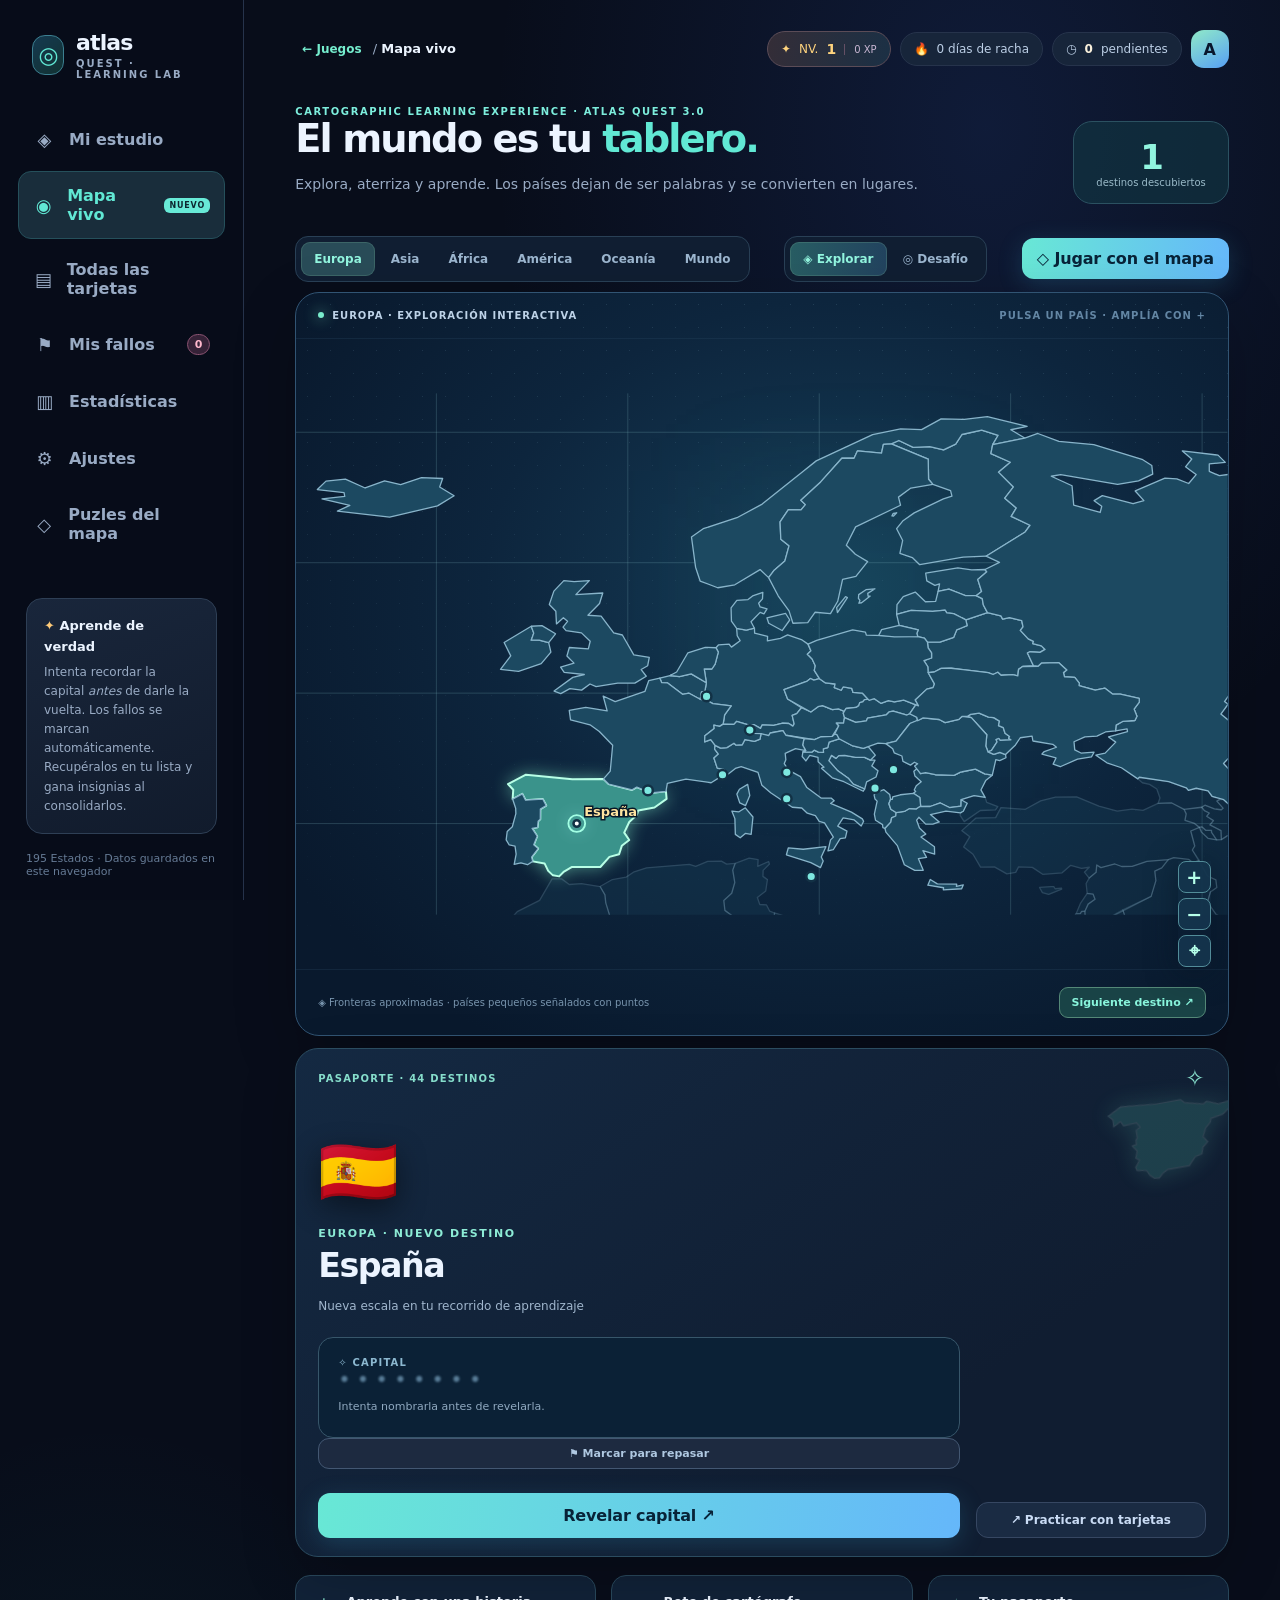
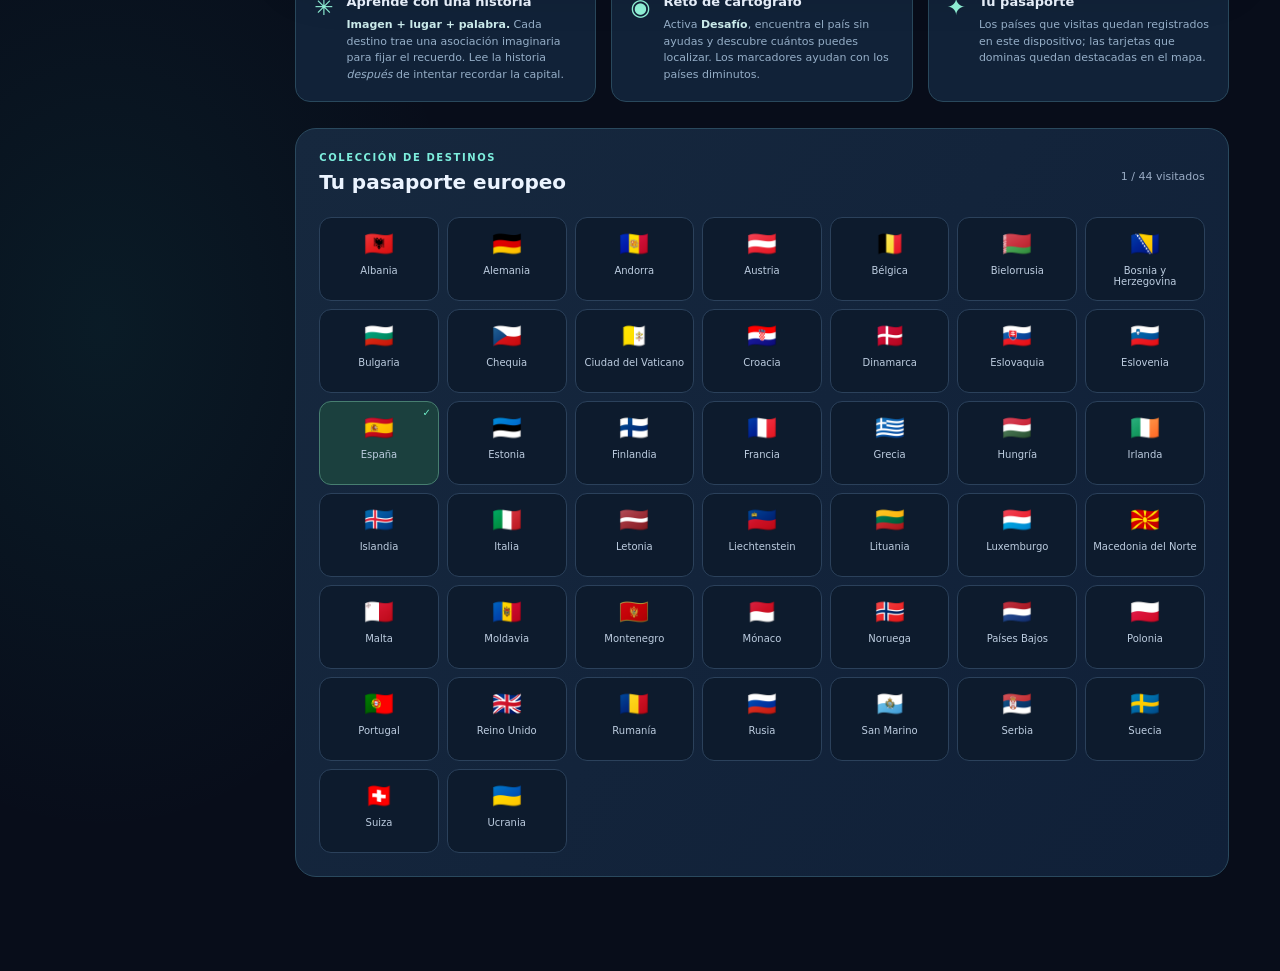
==== public/capitales/index.html @ 76b39fe9 "feat: add Atlas Quest bilingual portal and geography mini-games" ====
<!doctype html>
<html lang="es">
<head>
<meta charset="utf-8" />
<meta name="viewport" content="width=device-width, initial-scale=1" />
<meta name="theme-color" content="#080d1a" />
<meta name="description" content="Aprende las 195 capitales del mundo con tarjetas inteligentes y repasos espaciados." />
<title>Atlas Quest · Capitales del mundo</title>
<style>
:root{color-scheme:dark;font-family:Inter,ui-sans-serif,system-ui,-apple-system,BlinkMacSystemFont,"Segoe UI",sans-serif;--bg:#080d1a;--panel:#111b2d;--panel2:#162238;--line:#26334b;--text:#ecf4ff;--muted:#99abc4;--cyan:#61e8d4;--blue:#6696ff;--violet:#b4a4ff;--amber:#ffcb79;--red:#ff8d9b;--radius:20px}*{box-sizing:border-box}body{margin:0;min-height:100vh;background:radial-gradient(ellipse 48% 33% at 77% 5%,rgba(50,92,194,.18),transparent 80%),radial-gradient(ellipse 35% 24% at 8% 75%,rgba(29,172,164,.09),transparent 82%),var(--bg);color:var(--text)}button,input,select{font:inherit}button{cursor:pointer}button:focus-visible,input:focus-visible,select:focus-visible,[tabindex]:focus-visible{outline:2px solid var(--cyan);outline-offset:3px}button:disabled{opacity:.45;cursor:not-allowed}a{color:var(--cyan)}.shell{max-width:1520px;margin:0 auto;display:grid;grid-template-columns:244px minmax(0,1fr);min-height:100vh}.sidebar{border-right:1px solid var(--line);padding:30px 18px 22px;display:flex;flex-direction:column;gap:34px;position:sticky;top:0;height:100vh;background:rgba(8,13,26,.6)}.brand{display:flex;align-items:center;gap:12px;font-weight:820;letter-spacing:-.04em;font-size:22px;padding:0 14px}.brand-emblem{width:40px;height:40px;display:grid;place-items:center;border:1px solid #3c8091;border-radius:13px;color:var(--cyan);background:linear-gradient(140deg,#153950,#123232);font-size:23px}.brand small{display:block;font-size:10px;letter-spacing:.2em;text-transform:uppercase;font-weight:700;color:var(--muted);margin-top:3px}.nav{display:grid;gap:6px}.nav button{display:flex;align-items:center;gap:13px;width:100%;padding:14px;border:1px solid transparent;border-radius:13px;color:var(--muted);background:none;text-align:left;font-weight:650}.nav button:hover{color:var(--text);background:#152034}.nav button.active{background:#192d3b;color:var(--cyan);border-color:#25505b}.nav .ico{font-size:18px;width:23px;text-align:center}.side-footer{margin-top:auto;padding:0 8px}.tip{border:1px solid #2e3f55;border-radius:16px;background:linear-gradient(160deg,#19263b,#111b2c);padding:17px;font-size:12px;color:var(--muted);line-height:1.6}.tip strong{display:block;color:var(--text);font-size:13px;margin-bottom:5px}.tip .spark{color:var(--amber)}.copyright{font-size:11px;color:#667b95;margin-top:18px}.main{padding:30px clamp(22px,4vw,64px) 64px;min-width:0}.topbar{display:flex;align-items:center;justify-content:space-between;gap:18px;margin-bottom:38px}.breadcrumb{font-size:13px;color:var(--muted)}.breadcrumb b{color:var(--text)}.top-actions{display:flex;align-items:center;gap:9px}.pill{background:#17253a;border:1px solid var(--line);border-radius:30px;color:#bbcee5;font-size:12px;padding:9px 13px;display:inline-flex;align-items:center;gap:8px}.pill strong{color:#f9f0dc}.avatar{height:38px;width:38px;display:grid;place-items:center;background:linear-gradient(150deg,#90eac8,#579ff4);color:#09162c;font-weight:900;border-radius:13px}.view{display:none}.view.active{display:block;animation:fade .23s ease}@keyframes fade{from{opacity:.45;transform:translateY(5px)}to{opacity:1;transform:translateY(0)}}.heading{margin:0;font-size:clamp(29px,3vw,43px);font-weight:825;letter-spacing:-.05em;line-height:1.15}.heading span{color:var(--cyan)}.subheading{color:var(--muted);font-size:14px;line-height:1.7;margin:12px 0 0}.section-heading{font-size:16px;letter-spacing:-.02em;margin:0 0 15px;font-weight:760}.metrics{display:grid;grid-template-columns:repeat(4,minmax(0,1fr));gap:13px;margin-top:29px}.metric{border:1px solid var(--line);border-radius:18px;background:rgba(20,32,52,.83);padding:18px 20px}.metric-label{font-size:12px;color:var(--muted)}.metric-value{font-size:29px;font-weight:800;letter-spacing:-.05em;margin-top:9px;display:flex;align-items:baseline;gap:7px}.metric-value small{font-size:12px;color:var(--muted);font-weight:500}.metric-bottom{font-size:11px;color:var(--muted);margin-top:6px}.study-layout{display:grid;grid-template-columns:minmax(0,1fr) 264px;gap:24px;margin-top:28px;align-items:start}.card-panel{background:linear-gradient(170deg,rgba(18,32,52,.96),rgba(13,22,36,.95));border:1px solid #2b3b55;border-radius:23px;padding:23px;box-shadow:0 18px 75px #0002}.session-toolbar{display:flex;gap:9px;flex-wrap:wrap;justify-content:space-between;align-items:center}.controls-left,.controls-right{display:flex;gap:8px;align-items:center;flex-wrap:wrap}.select{color:var(--text);background:#15253a;border:1px solid #33435b;padding:10px 12px;border-radius:12px;font-size:12px;max-width:200px}.select option{background:#122039}.ghost-btn{background:#1a2b43;color:#cadcf5;border:1px solid #364762;padding:10px 13px;border-radius:12px;font-size:12px;font-weight:700}.ghost-btn:hover{border-color:var(--cyan)}.progress-line{height:5px;border-radius:9px;background:#273952;overflow:hidden;margin:22px 0 15px}.progress-fill{height:100%;width:0%;background:linear-gradient(90deg,#4da5ff,#60e8d3);border-radius:9px;transition:width .35s}.study-meta{display:flex;justify-content:space-between;align-items:center;font-size:12px;color:var(--muted);margin-bottom:16px}.study-meta b{color:var(--text)}.badge-geo{display:inline-flex;align-items:center;gap:6px;text-transform:uppercase;letter-spacing:.16em;font-size:10px;color:var(--cyan);font-weight:850}.flash-scene{perspective:1350px;height:290px;cursor:pointer;position:relative}.flash-3d{width:100%;height:100%;position:relative;transform-style:preserve-3d;transition:transform .52s cubic-bezier(.2,.8,.2,1)}.flash-3d.flipped{transform:rotateY(180deg)}.flash-face{position:absolute;inset:0;backface-visibility:hidden;-webkit-backface-visibility:hidden;display:flex;flex-direction:column;align-items:center;justify-content:center;padding:30px 24px;text-align:center;overflow:hidden;border-radius:17px;border:1px solid #395171;background:radial-gradient(circle at 52% 18%,#283b5c 0,#1d2d49 58%,#18243c 100%)}.flash-face:before{content:"";position:absolute;width:250px;height:250px;top:-132px;right:-80px;background:#4db7d3;filter:blur(105px);opacity:.17;pointer-events:none}.flash-back{transform:rotateY(180deg);background:radial-gradient(circle at 40% 10%,#1b4a51,#1b3547 65%,#193044)}.flash-flag{font-size:43px;line-height:1.1;margin-bottom:17px;filter:drop-shadow(0 4px 6px #0003)}.flash-kicker{font-size:11px;font-weight:750;letter-spacing:.2em;text-transform:uppercase;color:#a2c8ec;margin-bottom:14px}.flash-main{font-size:clamp(25px,3vw,41px);font-weight:820;letter-spacing:-.05em;line-height:1.16;max-width:620px}.flash-back .flash-main{color:#a6fff0;font-size:clamp(24px,2.6vw,36px)}.flash-hint{margin-top:19px;font-size:12px;color:#9bb0ca}.flash-note{margin-top:16px;color:#bcd1e0;font-size:12px;line-height:1.5;max-width:460px}.answer-row{margin-top:16px;display:flex;gap:9px;align-items:center}.answer-input{min-width:0;flex:1;background:#0c1527;border:1px solid #354763;color:white;border-radius:12px;padding:13px 14px;font-size:13px}.primary-btn{border:0;color:#082338;font-weight:850;letter-spacing:-.01em;padding:13px 19px;border-radius:12px;background:linear-gradient(100deg,#68e8d5,#65b7fa);box-shadow:0 6px 24px #389ac63d;white-space:nowrap}.primary-btn:hover{filter:brightness(1.11)}.primary-btn.small{font-size:12px;padding:11px 13px}.rating-row{display:grid;grid-template-columns:repeat(4,minmax(0,1fr));gap:8px;margin-top:16px}.rate{border-radius:12px;border:1px solid #3c465c;background:#1d2a3c;color:#e4edf8;padding:12px 4px 10px;font-size:12px;font-weight:800}.rate small{display:block;color:var(--muted);font-size:10px;font-weight:500;margin-top:6px}.rate.red{border-color:#86515c;color:#ff9fac;background:#382432}.rate.orange{border-color:#8b7151;color:#ffd399;background:#342d27}.rate.green{border-color:#35746b;color:#7ef1d4;background:#1d3837}.rate.blue{border-color:#4b6797;color:#b4d6ff;background:#22314a}.rate:hover{filter:brightness(1.2)}.feedback{font-size:12px;border-radius:10px;padding:10px 12px;margin-top:12px;line-height:1.55;background:#24354b;color:#c6d5e8}.feedback.good{background:#183d36;color:#9df3d4}.feedback.bad{background:#41303c;color:#ffc3cb}.study-foot{display:flex;justify-content:space-between;align-items:center;gap:16px;color:#7f91aa;font-size:11px;margin-top:14px}.study-foot strong{color:#c1d5e6}.right-panel{display:grid;gap:16px}.side-card{padding:20px;border:1px solid var(--line);border-radius:19px;background:rgba(19,30,49,.72)}.side-card h3{margin:0 0 15px;font-size:14px}.tiny-label{font-size:11px;color:var(--muted)}.streak-count{font-size:29px;letter-spacing:-.05em;font-weight:800;margin:6px 0}.streak-count span{font-size:13px;color:var(--muted);font-weight:500}.weekdays{display:grid;grid-template-columns:repeat(7,1fr);gap:6px;margin-top:15px}.weekdays span{text-align:center;font-size:10px;color:var(--muted)}.weekdays .dot{aspect-ratio:1;border-radius:8px;background:#22334c;display:grid;place-items:center;font-size:10px;color:#a8bfdb}.weekdays .dot.hit{background:#266b62;color:#98f8df}.weekdays .dot.today{outline:1px solid var(--cyan)}.mini-tip{font-size:12px;line-height:1.6;color:var(--muted)}.tip-counter{color:var(--cyan);font-weight:750;font-size:11px;letter-spacing:.15em;text-transform:uppercase;margin-bottom:8px}.continent-bar{margin:13px 0}.continent-bar-head{display:flex;justify-content:space-between;color:var(--muted);font-size:12px;margin-bottom:8px}.bar-bg{height:7px;border-radius:10px;background:#21334b;overflow:hidden}.bar-bg span{height:100%;background:linear-gradient(90deg,#598de8,#69e8cf);display:block;border-radius:10px}.panel{background:#132037;border:1px solid var(--line);border-radius:21px;padding:26px;margin-top:26px}.row-between{display:flex;justify-content:space-between;align-items:center;gap:12px;flex-wrap:wrap}.search{flex:1;min-width:220px;max-width:420px;padding:12px 16px;color:var(--text);background:#0e1729;border-radius:13px;border:1px solid #31415a}.table-wrap{overflow:auto}.data-table{border-collapse:collapse;width:100%;margin-top:16px;min-width:580px}.data-table th{text-align:left;color:#8ea4bf;font-size:11px;letter-spacing:.08em;text-transform:uppercase;padding:12px 10px;border-bottom:1px solid var(--line)}.data-table td{font-size:13px;padding:13px 10px;border-bottom:1px solid #25334a;color:#cee0f2}.data-table tr:hover td{background:#1b2d46}.data-table .muted{color:var(--muted)}.table-flag{font-size:22px;margin-right:8px;vertical-align:middle}.status{border-radius:8px;padding:5px 8px;font-size:11px;background:#22344e;color:#aac5e8;display:inline-block}.status.mastered{background:#215247;color:#90f8db}.status.due{background:#4c3829;color:#ffdda8}.linkbtn{color:var(--cyan);background:none;border:0;padding:5px;font-size:12px;font-weight:750}.stats-grid{display:grid;grid-template-columns:1fr 1fr;gap:24px}.heatgraph{display:flex;align-items:end;gap:12px;min-height:180px;padding:15px 0}.heatcol{flex:1;display:grid;align-items:end;gap:9px;justify-items:center;height:155px}.heatcol .bar{width:100%;max-width:43px;background:linear-gradient(180deg,#6be9cf,#4379c1);border-radius:8px 8px 4px 4px;align-self:end;min-height:4px}.heatcol span{font-size:11px;color:var(--muted)}.setting-row{display:flex;justify-content:space-between;align-items:center;gap:20px;padding:18px 0;border-bottom:1px solid var(--line)}.setting-row:last-child{border-bottom:0}.setting-row p{color:var(--muted);font-size:12px;line-height:1.5;margin:5px 0 0}.setting-row strong{font-size:14px}.setting-row .buttons{display:flex;gap:8px;flex-wrap:wrap}.empty{border:1px dashed #455574;border-radius:17px;padding:34px 20px;text-align:center;background:#17253c;margin-top:17px}.empty-icon{font-size:39px;margin-bottom:12px}.empty h3{margin:0 0 8px}.empty p{font-size:13px;color:var(--muted);max-width:410px;margin:0 auto 18px;line-height:1.6}.hero-complete{display:grid;place-items:center;min-height:375px;text-align:center}.complete-icon{font-size:65px}.hero-complete h2{font-size:28px;letter-spacing:-.04em;margin:10px 0}.hero-complete p{color:var(--muted);max-width:400px;line-height:1.6}.note-warning{font-size:12px;color:var(--muted);line-height:1.7}.note-warning strong{color:#e7c693}.mode-info{font-size:12px;color:var(--muted);margin-top:10px}.footer-note{margin-top:28px;color:#60738e;font-size:11px;line-height:1.7}.mobile-nav{display:none}.hide{display:none!important}#toast{position:fixed;bottom:20px;right:20px;padding:14px 18px;background:#213c4d;border:1px solid #59acac;color:white;border-radius:12px;font-size:13px;z-index:100;box-shadow:0 20px 48px #0007;max-width:330px;opacity:0;pointer-events:none;transform:translateY(8px);transition:.2s}#toast.visible{opacity:1;transform:translateY(0)}@media(max-width:1190px){.study-layout{grid-template-columns:1fr}.right-panel{grid-template-columns:repeat(3,minmax(0,1fr))}.main{padding:30px 26px 60px}.stats-grid{grid-template-columns:1fr 1fr}}@media(max-width:840px){.shell{grid-template-columns:1fr}.sidebar{display:none}.main{padding:20px 16px 94px}.topbar{margin-bottom:25px}.metrics{grid-template-columns:repeat(2,minmax(0,1fr))}.mobile-nav{display:flex;position:fixed;bottom:0;left:0;right:0;background:#0b1525f2;backdrop-filter:blur(15px);border-top:1px solid #2a4058;z-index:20;justify-content:space-around;padding:9px 6px max(9px,env(safe-area-inset-bottom))}.mobile-nav button{background:none;border:0;color:var(--muted);font-size:10px;display:grid;gap:4px;place-items:center;padding:8px 14px}.mobile-nav button.active{color:var(--cyan)}.mobile-nav .ico{font-size:21px}.right-panel{grid-template-columns:1fr 1fr}.right-panel .side-card:last-child{grid-column:1 / -1}.flash-scene{height:280px}.study-foot .shortcuts{display:none}}@media(max-width:530px){.heading{font-size:30px}.study-layout{gap:14px}.card-panel{padding:13px;border-radius:17px}.flash-scene{height:254px}.flash-face{padding:22px 14px}.flash-main{font-size:28px}.flash-back .flash-main{font-size:26px}.flash-note{font-size:11px}.flash-flag{font-size:37px}.session-toolbar{align-items:stretch}.controls-left,.controls-right{width:100%}.select{max-width:none;flex:1}.controls-right .select{width:100%}.metric{padding:15px}.metric-value{font-size:25px}.rating-row{grid-template-columns:1fr 1fr}.rating-row .rate{padding:11px 4px}.right-panel,.stats-grid{grid-template-columns:1fr}.right-panel .side-card:last-child{grid-column:auto}.answer-row{flex-direction:column}.answer-input,.answer-row .primary-btn{width:100%}.pill{padding:7px 9px}.topbar .pill:nth-child(1){display:none}.setting-row{flex-wrap:wrap}}

.nav-new{margin-left:auto;color:#0d2730;background:#68ead7;border-radius:6px;padding:3px 5px;font-size:8px;letter-spacing:.1em;font-weight:900}
.journey-hero{position:relative;display:flex;align-items:center;justify-content:space-between;gap:10px;overflow:hidden;min-height:230px;margin:27px 0 21px;padding:27px 35px;border-radius:23px;border:1px solid #2d4661;background:radial-gradient(ellipse 65% 130% at 94% 52%,#1958657d,transparent 65%),linear-gradient(110deg,#182744,#0a2136 84%)}.journey-hero:after{content:"";position:absolute;inset:0;pointer-events:none;background-image:radial-gradient(#9beef3aa .9px,transparent 1.3px);background-size:29px 29px;mask-image:linear-gradient(90deg,transparent 25%,black 100%);opacity:.3}.journey-copy{position:relative;z-index:2;max-width:590px}.journey-eyebrow,.map-eyebrow{font-size:10px;color:#7deedd;font-weight:850;letter-spacing:.16em}.journey-hero h2{font-size:clamp(25px,3.1vw,38px);letter-spacing:-.05em;line-height:1.08;margin:14px 0 12px}.journey-hero h2 em{font-style:normal;color:#81e6d9}.journey-hero p{max-width:480px;color:#b3c6dd;font-size:13px;line-height:1.65}.journey-actions{display:flex;align-items:center;gap:20px;margin-top:22px}.journey-actions span{color:#a7c3d5;font-size:12px}.journey-actions b{font-size:19px;color:white}.orb-visual{position:relative;flex:0 0 260px;height:220px;display:grid;place-items:center;transform:rotate(-10deg)}.orb-earth{position:relative;width:181px;height:181px;border:1px solid #82dbea80;border-radius:50%;background:radial-gradient(circle at 26% 26%,#55d6cb80,transparent 22%),radial-gradient(circle at 72% 77%,#153e68,#14243e 55%,#081624);box-shadow:inset -18px -12px 35px #0008,0 0 60px #47d8c834;overflow:hidden}.orb-earth:before{content:"";position:absolute;inset:0;border-radius:50%;background:repeating-linear-gradient(0deg,transparent 0 25px,#89e6f227 26px 27px),repeating-linear-gradient(90deg,transparent 0 29px,#89e6f219 30px 31px);transform:perspective(300px) rotateY(25deg)}.orb-land{position:absolute;font-size:90px;color:#68dfd0;opacity:.75;top:30px;left:46px;filter:drop-shadow(0 0 13px #89fff0)}.orb-orbit{position:absolute;width:252px;height:112px;border:1px solid #8eead455;border-radius:50%;transform:rotate(-35deg)}.orb-orbit-two{transform:rotate(65deg);width:255px;height:90px;opacity:.65}.orb-halo{position:absolute;width:250px;height:250px;border-radius:50%;background:#28bdb522;filter:blur(30px)}.orb-label{position:absolute;bottom:4px;font-size:10px;letter-spacing:.15em;color:#7fdfce;white-space:nowrap}.flash-memory{font-size:11px;color:#a0f6dd;line-height:1.55;margin-top:13px;max-width:460px}.flash-memory:before{content:'✦ RECUERDA: ';font-weight:850;letter-spacing:.1em;color:#7be3d0}.flash-back{overflow:auto}
.map-heading-row{display:flex;justify-content:space-between;gap:20px;align-items:center}.map-heading-row .subheading{margin-bottom:22px}.map-counter{flex:0 0 auto;display:grid;justify-items:center;border:1px solid #2b5161;background:#12374499;border-radius:19px;padding:15px 22px}.map-counter strong{font-size:34px;letter-spacing:-.06em;color:#91f5df}.map-counter span{color:#9abac8;font-size:10px}.map-controls{display:flex;align-items:center;justify-content:space-between;gap:12px;margin:4px 0 16px;flex-wrap:wrap}.continent-switch,.map-mode{display:flex;gap:3px;padding:5px;border:1px solid #294056;background:#101e32;border-radius:13px;overflow:auto;max-width:100%}.continent-switch button,.map-mode button{border:0;border-radius:9px;background:transparent;color:#9cb6cf;padding:10px 13px;font-size:12px;font-weight:730;white-space:nowrap}.continent-switch button.selected,.map-mode button.selected{background:#294c58;color:#92f6df;box-shadow:inset 0 0 0 1px #57897e66}.map-mode button.selected{background:linear-gradient(90deg,#285d63,#22435f)}
.map-viewport-grid{display:grid;grid-template-columns:minmax(0,1.8fr) minmax(305px,.83fr);gap:18px;align-items:stretch}.map-stage{position:relative;min-width:0;overflow:hidden;background:radial-gradient(ellipse at 58% 40%,#163e58 0,#0d253d 46%,#09192d 84%);border:1px solid #315473;border-radius:24px;box-shadow:0 20px 64px #0003;display:flex;flex-direction:column}.map-stage:before{content:"";position:absolute;inset:0;pointer-events:none;background-image:radial-gradient(#bceaff4a .7px,transparent 1px);background-size:23px 23px;opacity:.43;mask-image:linear-gradient(to bottom,black,transparent 95%)}.map-glow{position:absolute;width:280px;height:280px;left:45%;top:24%;pointer-events:none;background:#37b9b010;filter:blur(50px)}.map-stage-top,.map-stage-bottom{position:relative;z-index:2;display:flex;align-items:center;gap:8px;justify-content:space-between;padding:17px 22px;font-size:10px;font-weight:850;letter-spacing:.1em;color:#bdd2e7}.map-stage-top{border-bottom:1px solid #2848614d}.map-stage-bottom{border-top:1px solid #2848614d;letter-spacing:0;font-weight:500;color:#7894ad}.map-live-dot{width:6px;height:6px;border-radius:50%;background:#79eccc;box-shadow:0 0 14px #79eccc;animation:softpulse 2s infinite}.map-stage-top #map-stage-title{margin-right:auto}.map-stage-meta{color:#6386a4}.map-next{border:1px solid #548877;color:#89f5dc;background:#194346;border-radius:9px;padding:8px 11px;font-size:11px;font-weight:800;cursor:pointer}#atlas-map{display:block;width:100%;min-height:360px;max-height:560px;flex:1;touch-action:pan-y;isolation:isolate}.map-grid-line{stroke:#4b8ca04d;fill:none;stroke-width:.8}.map-coast{fill:#1c4961;stroke:#5684a0;stroke-width:1.1;vector-effect:non-scaling-stroke;transition:fill .35s,stroke .35s;cursor:pointer}.map-coast:hover,.map-coast:focus{fill:#397d83;stroke:#c3ffe3;stroke-width:1.6;outline:none}.map-coast.visited{fill:#285f6b}.map-coast.mastered{fill:#2b7467}.map-coast.focus{fill:#3a938b;stroke:#b8ffe6;stroke-width:2;filter:drop-shadow(0 0 9px #8effd477)}.map-coast.wrong{fill:#863f53;stroke:#ff9eb1}.map-ghost-marker{cursor:pointer;outline:none}.map-ghost-marker:focus .map-target,.map-ghost-marker:hover .map-target{fill:#75f4d0;stroke:white}.map-target{fill:#7de8e0;stroke:#123145;stroke-width:2.7;transition:fill .2s}.map-target.focus{fill:#fff;filter:drop-shadow(0 0 10px #affff9)}.map-pulse{fill:none;stroke:#a3ffe4;stroke-width:2;animation:mapring 2.6s infinite;transform-box:fill-box;transform-origin:center}.capital-point{fill:#ffd789;stroke:#fff9d7;stroke-width:2.4;filter:drop-shadow(0 0 8px #ffdf9a)}.map-flight{fill:none;stroke:#ffeab0;stroke-width:2;stroke-dasharray:7 8;opacity:.9;animation:dashflight 12s linear infinite}.map-country-label{fill:#d2e9f2;font:11px system-ui;paint-order:stroke;stroke:#0d253d;stroke-width:3;pointer-events:none}.challenge-prompt{font-size:14px;line-height:1.4;font-weight:800;color:#eff9ff}.challenge-score{color:#8bf4db;font-size:12px}.map-small{font-size:10px;color:#86b1c0}.discovery-panel{display:flex;flex-direction:column;min-width:0;padding:22px;border-radius:23px;border:1px solid #2b4c60;background:linear-gradient(145deg,#142942,#101d31 70%);box-shadow:0 20px 55px #0003}.discovery-head{display:flex;justify-content:space-between;align-items:center;color:#86ddcb;font-size:10px;letter-spacing:.12em;font-weight:850}.map-side-dot{font-size:23px;line-height:1}.discover-placeholder{min-height:410px;display:flex;flex-direction:column;align-items:center;justify-content:center;text-align:center}.discover-placeholder>div{font-size:60px;filter:drop-shadow(0 12px 15px #0008)}.discover-placeholder h3{font-size:22px;margin:20px 0 8px}.discover-placeholder p{color:#8eabc4;font-size:13px}.discovery-flag{font-size:65px;margin-top:28px;filter:drop-shadow(0 9px 15px #0007);animation:landed .5s ease both}.discovery-city{font-size:11px;font-weight:800;letter-spacing:.14em;color:#8decd6;margin:17px 0 7px}.discovery-country{font-size:clamp(23px,2.6vw,35px);font-weight:850;letter-spacing:-.045em;line-height:1.15;margin:0 0 10px}.discovery-subtitle{color:#a0b6cd;font-size:12px;line-height:1.5}.secret-spot{margin-top:22px;background:#0b2136;border:1px solid #37566a;border-radius:15px;padding:19px;min-height:101px}.secret-label{font-size:10px;color:#8cb8d0;font-weight:800;letter-spacing:.12em}.secret-word{margin-top:8px;font-weight:850;font-size:clamp(20px,2.4vw,29px);color:#a4f6df;animation:landed .35s ease}.secret-unrevealed{font-size:21px;color:#597d98;letter-spacing:.3em;filter:blur(1px)}.secret-prompt{color:#90a9c0;font-size:11px;margin-top:8px}.discovery-memory{background:#213c44;border:1px solid #467368;border-radius:14px;padding:14px;margin:16px 0 10px;font-size:12px;line-height:1.6;color:#c1f3df}.discovery-memory b{display:block;color:#8bf1d1;font-size:10px;letter-spacing:.12em;margin-bottom:6px}.discovery-action{width:100%;margin-top:14px}.discovery-note{color:#8ca9bd;font-size:11px;line-height:1.55;margin:10px 0}.discovery-footer{margin-top:auto;padding-top:20px}.discovery-footer button{width:100%}.map-lower-grid{display:grid;grid-template-columns:repeat(3,1fr);gap:15px;margin-top:18px}.map-info-panel{border:1px solid #29485c;border-radius:15px;padding:18px;background:#112238;display:flex;align-items:flex-start;gap:13px}.map-label-icon{font-size:23px;color:#91f3d8}.map-info-panel h3{margin:0 0 8px;font-size:13px}.map-info-panel p{color:#95aec7;line-height:1.5;margin:0;font-size:11px}.map-info-panel strong{color:#cbebeb}.atlas-passport{margin:26px 0 30px;border:1px solid #2a495e;border-radius:21px;background:linear-gradient(125deg,#16283e,#102038);padding:23px}.passport-heading{display:flex;align-items:center;justify-content:space-between;gap:10px;margin-bottom:16px}.passport-heading h3{margin:7px 0;font-size:20px}.passport-stamps{display:grid;grid-template-columns:repeat(auto-fill,minmax(105px,1fr));gap:8px}.passport-stamp{position:relative;min-width:0;background:#0d1b2d;border:1px solid #2b415b;border-radius:12px;padding:12px 6px;text-align:center;cursor:pointer;color:#bdcde0;transition:transform .2s,background .2s,border-color .2s}.passport-stamp:hover{transform:translateY(-3px);border-color:#76d8c5;background:#1a3e4d}.passport-stamp.visited{border-color:#477e70;background:#1b403e}.passport-stamp.mastered{border-color:#9ff9da;background:#2a6155}.passport-stamp .stamp-flag{font-size:24px;display:block;margin-bottom:7px}.passport-stamp .stamp-name{font-size:10px;display:block;min-height:2.3em}.passport-stamp .stamp-mark{font-size:10px;position:absolute;right:7px;top:5px;color:#70efca}.map-quiz-info{font-size:13px;line-height:1.6;color:#c3dce6}.map-quiz-info strong{color:#9dffe2}.map-quiz-feed{color:#a6efd6;font-size:12px;margin:17px 0;min-height:45px}
@keyframes mapring{0%{transform:scale(.55);opacity:1}100%{transform:scale(3.2);opacity:0}}@keyframes softpulse{50%{opacity:.38}}@keyframes dashflight{to{stroke-dashoffset:-180}}@keyframes landed{from{transform:translateY(14px);opacity:0}to{transform:translateY(0);opacity:1}}
@media(max-width:1190px){.map-viewport-grid{grid-template-columns:1fr}.discovery-panel{min-height:unset}.discover-placeholder{min-height:240px}.map-lower-grid{grid-template-columns:repeat(3,1fr)}}@media(max-width:800px){.map-lower-grid{grid-template-columns:1fr}.map-heading-row .map-counter{display:none}.journey-hero{padding:23px}.orb-visual{flex-basis:180px;transform:scale(.74);margin:-30px}.passport-stamps{grid-template-columns:repeat(auto-fill,minmax(90px,1fr))}.map-controls{flex-direction:column;align-items:stretch}.continent-switch{width:100%}.map-mode{align-self:flex-start}.map-stage-meta{display:none}}@media(max-width:530px){.journey-hero{min-height:270px;padding:21px}.journey-copy{max-width:100%}.journey-hero h2{font-size:27px}.journey-hero p{font-size:12px;max-width:255px}.journey-actions{flex-direction:column;align-items:flex-start;gap:8px}.orb-visual{position:absolute;right:-105px;top:65px;opacity:.4;pointer-events:none}.continent-switch button{padding:9px 10px}.map-stage-top,.map-stage-bottom{padding:13px}.map-stage-bottom span{font-size:9px}.discovery-panel{padding:18px}.map-viewport-grid{gap:12px}#atlas-map{min-height:250px}.passport-stamps{grid-template-columns:repeat(3,1fr)}}@media(prefers-reduced-motion:reduce){.orb-orbit,.map-pulse,.map-flight,.map-live-dot,.discovery-flag,.secret-word{animation:none!important}.map-coast,.passport-stamp,.flash-3d{transition:none!important}}


.map-zoom{position:absolute;right:17px;bottom:68px;z-index:5;display:grid;gap:5px;box-shadow:0 5px 30px #07152599}.map-zoom button{width:33px;height:32px;border:1px solid #528c99;background:#14344cf2;color:#b5ffe9;font-size:19px;font-weight:800;border-radius:8px}.map-zoom button:hover{background:#2a6271}.discovery-panel{position:relative;overflow:hidden}.discovery-silhouette{position:absolute;width:140px;height:105px;right:-16px;top:35px;opacity:.16;transform:rotate(-10deg);pointer-events:none;filter:drop-shadow(0 0 12px #70efcd)}.discovery-silhouette svg{width:100%;height:100%}.discovery-silhouette path{fill:#62edcb;stroke:#d3fff4;stroke-width:1.4}.silhouette-back{position:absolute;right:-25px;bottom:-24px;width:205px;height:145px;opacity:.12;z-index:0;pointer-events:none;transform:rotate(-12deg)}.silhouette-back svg{width:100%;height:100%}.silhouette-back path{stroke:#9bffe6;stroke-width:2;fill:#60cdb6;stroke-dasharray:850;stroke-dashoffset:0;animation:drawshape 1.2s ease both}.flash-back>*:not(.silhouette-back){z-index:1;position:relative}@keyframes drawshape{from{stroke-dashoffset:850;opacity:.1}to{stroke-dashoffset:0;opacity:1}}@media(max-width:530px){.map-zoom{bottom:63px;right:9px}.map-zoom button{width:27px;height:29px;font-size:16px}}@media(prefers-reduced-motion:reduce){.silhouette-back path{animation:none}}


/* ATLAS QUEST · identidad y estados de aprendizaje */
@media(max-width:530px){.mobile-nav button{padding:8px 5px;font-size:9px}.mobile-nav .ico{font-size:19px}.top-actions .top-level-pill{display:inline-flex!important}.top-actions .pill:nth-child(2){display:none!important}}
:root{--gold:#ffd47e;--pink:#ff98bb;--mint:#83f0cd} .nav-mistakes{position:relative}.nav-fail-count{margin-left:auto;font-size:11px;min-width:23px;text-align:center;border:1px solid #8b5472;color:#ffb8cd;background:#352237;border-radius:99px;padding:3px 6px;font-weight:850}.top-level-pill{background:linear-gradient(100deg,#342d37,#1b3045);border-color:#5b4c57;color:var(--gold)}.top-level-icon{color:var(--gold)}.top-level-pill b{color:var(--gold);font-size:14px}.top-xp{color:#c8b6d2;font-size:10px;border-left:1px solid #655065;padding-left:9px}
.quest-dashboard{margin-top:22px;display:grid;grid-template-columns:1.25fr 1fr 1fr;gap:13px}.quest-dashboard>div{background:linear-gradient(145deg,#192b42,#121f32);border:1px solid #35445e;border-radius:20px;padding:18px;min-width:0}.quest-level-tile{display:flex;align-items:center;gap:14px;background:linear-gradient(115deg,#1e3d46,#17263d 85%)!important;border-color:#3e817d!important}.quest-orbit{flex:0 0 58px;display:grid;place-items:center;width:58px;height:58px;background:radial-gradient(circle at 38% 20%,#ffdca5,#da835f 42%,#292f5b 70%);color:#fff4be;text-shadow:0 2px 8px #552d67;font-size:28px;border:2px solid #a0a6a8;box-shadow:0 0 38px #eabb6052,inset 0 0 13px #a1543985;border-radius:50%;animation:questfloat 5s ease-in-out infinite}.quest-label{font-weight:850;color:#a2c4d4;font-size:9px;letter-spacing:.16em;text-transform:uppercase}.quest-level-name{font-size:18px;font-weight:860;letter-spacing:-.035em;margin:5px 0;color:#fdf5e4}.quest-level-number{font-size:13px;color:#dce6f8}.quest-level-number b{color:var(--gold)}.quest-level-number span{font-size:11px;color:#a2b9c8;margin-left:7px}.quest-bar{height:6px;margin-top:12px;border-radius:20px;background:#0c1525;border:1px solid #2a4557;overflow:hidden}.quest-bar i{display:block;height:100%;width:0;background:linear-gradient(90deg,#ffb86e,#ffe799);box-shadow:0 0 12px #f9bc5a66;border-radius:20px;transition:width .45s cubic-bezier(.2,.8,.2,1)}.quest-sub{font-size:11px;color:#9bb0c5;line-height:1.5;margin-top:9px}.quest-mission-row{display:flex;align-items:center;justify-content:space-between;gap:8px;margin-top:12px}.quest-mission-row b{font-size:21px;color:#f7fcff}.quest-mission-row span{font-size:11px;color:var(--muted);text-align:right}.mission-bar i{background:linear-gradient(90deg,#51bfff,#85f3db)}.achievement-icons{display:flex;gap:7px;flex-wrap:wrap;margin-top:10px}.achievement-token{height:36px;width:36px;display:grid;place-items:center;font-size:20px;border:1px solid #4e6075;border-radius:11px;background:linear-gradient(150deg,#29435b,#1b263a);box-shadow:0 5px 13px #0002}.achievement-token.locked{filter:grayscale(1);opacity:.3}.review-ribbon{display:flex;justify-content:space-between;align-items:center;gap:10px;padding:10px 13px;margin-bottom:13px;border:1px solid #31425b;border-radius:11px;background:linear-gradient(90deg,#131f33,#162039);font-size:11px;color:#c5d7ea}.review-ribbon.marked{border-color:#8b4c64;background:linear-gradient(100deg,#3a243a,#1d253a)}.review-ribbon.marked #review-state{color:#ffbdcb;font-weight:800}.small-dot{display:inline-block;width:7px;height:7px;border-radius:50%;background:var(--cyan);margin-right:6px;box-shadow:0 0 9px #65e8d4}.review-ribbon.marked .small-dot{background:#ff88af;box-shadow:0 0 9px #ff88af}.combo-mini{font-weight:790;color:#ffd487}.card-topline{display:flex;align-items:center;justify-content:space-between;gap:8px;flex-wrap:wrap;margin-bottom:10px}.mark-card-btn{border:1px solid #435772;color:#afc8e1;background:#1d2a40;border-radius:11px;font-size:11px;font-weight:750;padding:8px 12px}.mark-card-btn:hover{border-color:#f28eb8}.mark-card-btn[aria-pressed="true"]{background:#482d41;color:#ffc1d5;border-color:#a35c82}.mistake-card{position:relative;border-color:#734e6d!important;background:linear-gradient(145deg,#392738,#17253a 90%)!important;overflow:hidden}.mistake-icon{position:absolute;right:18px;top:18px;font-size:33px;color:#f296b7;opacity:.6}.mistake-card h3{font-size:18px;margin:12px 0 8px}.mistakes-btn{background:linear-gradient(95deg,#ffb1c9,#ffa977);border:0;border-radius:10px;font-size:12px;font-weight:850;color:#38213a;padding:11px 13px;width:100%;margin-top:13px}.mistakes-btn:hover{filter:brightness(1.08)}.reward-feedback{background:linear-gradient(100deg,#163b40,#203b37);color:#b5f5d1;border:1px solid #447f68;border-radius:11px;padding:9px 12px;margin-top:12px;font-size:12px;font-weight:760}.achievement-grid{display:grid;grid-template-columns:repeat(3,minmax(0,1fr));gap:12px}.achievement-item{display:flex;gap:12px;align-items:center;border:1px solid #38506b;border-radius:14px;padding:12px;background:#15273d}.achievement-item.locked{opacity:.54;filter:grayscale(.5)}.achievement-item .achievement-emoji{width:44px;height:44px;flex:0 0 44px;display:grid;place-items:center;border-radius:12px;font-size:24px;background:#26394f}.achievement-item h4{font-size:13px;margin:0 0 4px}.achievement-item p{font-size:11px;color:var(--muted);line-height:1.4;margin:0}.stats-adventure{margin-top:22px}.xp-fx-layer{pointer-events:none;position:fixed;inset:0;z-index:99;overflow:hidden}.xp-spark{position:fixed;font-size:18px;left:50%;top:42%;animation:xp-explode .85s forwards ease-out;--dx:0px;--dy:-80px}.hero-complete .complete-icon{animation:questfloat 3.5s ease-in-out infinite}@keyframes xp-explode{from{transform:translate(-50%,-50%) scale(.65);opacity:1}to{transform:translate(calc(-50% + var(--dx)),calc(-50% + var(--dy))) rotate(320deg) scale(.25);opacity:0}}@keyframes questfloat{0%,100%{transform:translateY(0)}50%{transform:translateY(-5px)}}.rate.red{box-shadow:inset 0 0 0 1px #754355}.rate.red:hover{background:#543140}.rate:active{transform:scale(.975)}.mark-status{color:#ff9ebc;font-weight:750}.status.marked{background:#3f293d;color:#ffabc6;border:1px solid #865276}
@media(max-width:1150px){.quest-dashboard{grid-template-columns:1fr 1fr}.quest-achievements{grid-column:span 2}}@media(max-width:800px){.quest-dashboard{grid-template-columns:1fr}.quest-achievements{grid-column:auto}.achievement-grid{grid-template-columns:repeat(2,minmax(0,1fr))}.top-level-pill{display:inline-flex}}@media(max-width:480px){.quest-dashboard>div{padding:14px}.quest-level-tile{gap:12px}.quest-orbit{height:48px;width:48px;flex-basis:48px}.quest-level-name{font-size:16px}.achievement-grid{grid-template-columns:1fr}.rating-row{gap:5px}.rate{font-size:11px;padding:11px 2px}.rate small{font-size:9px}.top-xp{display:none}.review-ribbon{font-size:10px}}
@media(prefers-reduced-motion:reduce){.quest-orbit,.xp-spark,.hero-complete .complete-icon{animation:none!important}.quest-bar i{transition:none}}

</style>
<style>
/* Cartografía a pantalla protagonista: libreta bajo el mapa, sin perder controles originales. */
#view-mapa .map-viewport-grid{grid-template-columns:minmax(0,1fr);gap:12px}
#view-mapa .map-stage{min-height:min(78vh,900px)}
#atlas-map{min-height:clamp(440px,70vh,860px);max-height:none;touch-action:none}
#view-mapa .discovery-panel{min-height:unset;display:grid;grid-template-columns:minmax(0,1fr) minmax(230px,.35fr);gap:16px;align-items:start;padding:18px 22px}
#view-mapa .discovery-panel .discovery-head{grid-column:1/-1}
#view-mapa .discovery-footer{align-self:center}
#view-mapa .map-heading-row{margin-bottom:17px}
#view-mapa .map-controls{margin-bottom:10px}
.map-coast{stroke:#88b4ca;stroke-width:1.3;stroke-linejoin:round}
.map-grid-line{stroke:#80b9c050}
.atlas-country-text{font-size:11px;fill:#d0e4e8;pointer-events:none;font-weight:750;paint-order:stroke;stroke:#071727;stroke-width:3px}
.atlas-country-text.selected{fill:#ffe4a0;font-size:14px;font-weight:900}
#view-puzzles{padding-bottom:45px}
.puzzle-toolbar{display:flex;flex-wrap:wrap;gap:10px;align-items:center;margin:14px 0}.puzzle-toolbar select{color:#c8fff1;background:#192d3e;border:0;border-radius:9px;padding:9px 15px;min-height:40px;font:inherit;font-size:12px}.puzzle-toolbar .map-mode{max-width:100%}.puzzle-toolbar .map-mode button.active{background:#2e6d75;color:#eefffb}.puzzle-toolbar .primary-btn{padding:10px 14px}
.puzzle-stage{position:relative;border:1px solid #3a6880;border-radius:23px;background:radial-gradient(circle at 54% 34%,#18445b,#0b2238 70%);overflow:hidden;box-shadow:0 20px 80px #0005}
.puzzle-stage-head{display:flex;gap:10px;justify-content:space-between;align-items:center;background:#102337bf;border-bottom:1px solid #41627760;color:#b5dcde;padding:14px 20px;font-size:10px;font-weight:850;letter-spacing:.14em}
#puzzle-svg{width:100%;height:min(76vh,800px);min-height:480px;display:block;touch-action:none}
.puzzle-grid{fill:none;stroke:#5d9ba04b;stroke-width:.75}.puzzle-land{fill:#225064;stroke:#74a4b4;stroke-width:1.2;cursor:pointer;vector-effect:non-scaling-stroke;stroke-linejoin:round}.puzzle-land:hover,.puzzle-land:focus{fill:#3c8890;stroke:#ecfff8;outline:0}.puzzle-land.target,.puzzle-land.travelled{fill:#3d9c7f;stroke:#b6ffe8;stroke-width:2.5}.puzzle-land.wrong{fill:#a44f6b;stroke:#ffadbc;stroke-width:2.5}.puzzle-route{fill:none;stroke:#ffe195;stroke-width:4;stroke-dasharray:9 5;stroke-linecap:round;stroke-linejoin:round}.puzzle-route-dot{fill:#ffd77f;stroke:#082539;stroke-width:3}.puzzle-label{font-size:14px;fill:#f1ffd9;font-weight:850;paint-order:stroke;stroke:#082033;stroke-width:4;pointer-events:none}
.puzzle-zoom{position:absolute;right:16px;bottom:16px;display:grid;gap:5px}.puzzle-zoom button{width:42px;height:42px;border-radius:10px;border:1px solid #5e969f;background:#1a4657;color:#d2fff2;font-size:22px;font-weight:800}
.puzzle-bottom{display:grid;grid-template-columns:minmax(0,1.7fr) minmax(260px,.8fr);gap:14px;margin-top:14px}.puzzle-lesson,.puzzle-guide{background:#142239;border:1px solid #304b61;border-radius:20px;padding:23px;min-width:0}.puzzle-overline,.puzzle-guide>span{color:#84eed7;letter-spacing:.16em;font-size:11px;font-weight:850}.puzzle-lesson h2{font-size:clamp(20px,2.5vw,31px);margin:13px 0 12px;line-height:1.2}.puzzle-lesson p,.puzzle-guide p{color:#acc4d4;font-size:13px;line-height:1.6}.puzzle-guide h3{margin:12px 0;color:#effffb}.puzzle-hint{color:#8da7ba;font-size:12px;line-height:1.6;display:block;margin-top:15px}.puzzle-scoreline strong{color:#ffd789}.puzzle-answers{display:grid;grid-template-columns:repeat(2,minmax(0,1fr));gap:10px;margin:20px 0}.puzzle-answer{color:#daecf3;font-weight:750;background:#203b50;border:1px solid #39617b;border-radius:12px;padding:13px;text-align:left;min-height:48px}.puzzle-answer:hover:not(:disabled){border-color:#84ffdb;background:#28566b}.puzzle-answer.correct,.puzzle-feedback.correct{border-color:#64c9a3;background:#17473e}.puzzle-answer.incorrect,.puzzle-feedback.incorrect{border-color:#c66b84;background:#523346}.puzzle-feedback{display:grid;gap:8px;padding:14px;border:1px solid;border-radius:13px;margin:16px 0;font-size:13px;line-height:1.6}.puzzle-feedback b{font-size:15px}
@media(max-width:960px){#view-mapa .discovery-panel{grid-template-columns:1fr}.puzzle-bottom{grid-template-columns:1fr}}
@media(max-width:620px){#view-mapa .map-stage{min-height:0}#atlas-map{min-height:350px;height:57vh;max-height:620px}#puzzle-svg{min-height:320px;height:55vh}.puzzle-stage-head span:last-child{display:none}.puzzle-answers{grid-template-columns:1fr}.puzzle-bottom .puzzle-lesson,.puzzle-bottom .puzzle-guide{padding:17px}.puzzle-toolbar .map-mode{flex-wrap:wrap}.puzzle-toolbar .map-mode button{padding:9px}.puzzle-stage-head{padding:12px}.puzzle-zoom button{width:35px;height:35px}}
@media(prefers-reduced-motion:reduce){.puzzle-land,.puzzle-answer{transition:none!important}}

@media(max-width:800px){.mobile-nav{overflow-x:auto;justify-content:flex-start}.mobile-nav button{flex:1 0 60px}}
.puzzle-map-link{white-space:nowrap;padding:11px 15px}

</style>
<style>
.atlas-portal-link{color:#75edce!important;text-decoration:none!important;font-size:12px;font-weight:800;display:inline-flex;align-items:center;padding:6px 7px;border-radius:8px;white-space:nowrap}
.atlas-portal-link:hover{background:#163a44;color:#d1ffeb!important}.atlas-portal-link:focus-visible{outline:2px solid #75edce;outline-offset:2px}
@media(max-width:420px){.atlas-portal-link{font-size:11px;padding:5px}}
</style>
</head>
<body>
<div class="shell">
<aside class="sidebar"><div class="brand"><span class="brand-emblem">◎</span><div>atlas<small>QUEST · LEARNING LAB</small></div></div><nav class="nav" aria-label="Secciones"><button class="active" data-view="hoy"><span class="ico">◈</span> Mi estudio</button><button data-view="mapa"><span class="ico">◉</span> Mapa vivo <span class="nav-new">NUEVO</span></button><button data-view="tarjetas"><span class="ico">▤</span> Todas las tarjetas</button><button id="nav-mistakes" class="nav-mistakes"><span class="ico">⚑</span> Mis fallos <span class="nav-fail-count" id="nav-fail-count">0</span></button><button data-view="estadisticas"><span class="ico">▥</span> Estadísticas</button><button data-view="ajustes"><span class="ico">⚙</span> Ajustes</button></nav><div class="side-footer"><div class="tip"><strong><span class="spark">✦</span> Aprende de verdad</strong>Intenta recordar la capital <em>antes</em> de darle la vuelta. Los fallos se marcan automáticamente. Recupéralos en tu lista y gana insignias al consolidarlos.</div><div class="copyright">195 Estados · Datos guardados en este navegador</div></div></aside>
<main class="main"><div class="topbar"><div class="breadcrumb"><a class="atlas-portal-link" href="../index.html" title="Volver al portal / Itzuli atarira">← Juegos</a> / <b id="crumb">Mi estudio</b></div><div class="top-actions"><div class="pill top-level-pill"><span class="top-level-icon">✦</span> NV. <b id="top-level">1</b> <span class="top-xp" id="top-xp">0 XP</span></div><div class="pill">🔥 <span id="pill-streak">0 días de racha</span></div><div class="pill">◷ <strong id="pill-due">0</strong> pendientes</div><div class="avatar">A</div></div></div>
<section id="view-hoy" class="view active"><h1 class="heading">Un mundo de <span>conocimiento.</span></h1><p class="subheading">Unos minutos al día bastan para avanzar. Aprende a tu ritmo y repasa justo cuando empieza el olvido.</p>
<div class="journey-hero" id="journey-hero"><div class="journey-copy"><div class="journey-eyebrow">✦ EXPEDICIÓN 01 · EMPIEZA EN EUROPA</div><h2>44 países. <em>Mil historias por recordar.</em></h2><p>Descubre dónde está cada país, conecta una imagen mental con su capital y sigue tu ruta. Hoy empieza tu viaje.</p><div class="journey-actions"><button class="primary-btn" id="journey-map-btn">◉ Explorar el mapa →</button><span><b id="europe-journey-count">0</b> / 44 países consolidados</span></div></div><div class="orb-visual" aria-hidden="true"><div class="orb-halo"></div><div class="orb-earth"><span class="orb-grid"></span><span class="orb-land">✦</span></div><div class="orb-orbit orb-orbit-one"></div><div class="orb-orbit orb-orbit-two"></div><div class="orb-label">EUROPA · 44 DESTINOS</div></div></div>
<div class="metrics"><div class="metric"><div class="metric-label">Para repasar hoy</div><div class="metric-value" id="metric-due">0</div><div class="metric-bottom">Tarjetas cuyo repaso toca</div></div><div class="metric"><div class="metric-label">Capitales dominadas</div><div class="metric-value"><span id="metric-mastered">0</span><small>/ 195</small></div><div class="metric-bottom">Con repaso a largo plazo</div></div><div class="metric"><div class="metric-label">Vistas hoy</div><div class="metric-value" id="metric-today">0</div><div class="metric-bottom">Respuestas de esta jornada</div></div><div class="metric"><div class="metric-label">Aciertos históricos</div><div class="metric-value" id="metric-accuracy">—</div><div class="metric-bottom">Excluye práctica libre</div></div></div>
<div class="quest-dashboard" aria-label="Tu progreso de aventura">
  <div class="quest-level-tile"><div class="quest-orbit" aria-hidden="true">✦</div><div><div class="quest-label">NIVEL DE EXPLORADOR</div><div class="quest-level-name" id="level-name">Aprendiz del mapa</div><div class="quest-level-number" aria-live="polite">Nivel <b id="game-level">1</b> <span id="game-xp">0 XP</span></div><div class="quest-bar"><i id="xp-bar"></i></div><div class="quest-sub" id="xp-next">180 XP para el siguiente nivel</div></div></div>
  <div class="quest-mission"><div class="quest-label">🎯 MISIÓN DEL DÍA</div><div class="quest-mission-row"><b id="mission-count">0 / 10</b><span id="mission-state">10 repasos para completar</span></div><div class="quest-bar mission-bar"><i id="mission-bar"></i></div><div class="quest-sub">Cuenta los repasos reales, no las tarjetas giradas.</div></div>
  <div class="quest-achievements"><div class="quest-label">🏅 INSIGNIAS DESBLOQUEADAS</div><div id="achievement-list" class="achievement-icons"></div><div class="quest-sub" id="achievement-summary">Tu aventura acaba de empezar</div></div>
</div><div class="study-layout"><div class="card-panel"><div class="session-toolbar"><div class="controls-left"><select class="select" id="mode-select" aria-label="Modo de estudio"><option value="today">✦ Aprender hoy</option><option value="mistakes">⚑ Mis fallos marcados</option><option value="difficult">↺ Reforzar difíciles</option><option value="free">♾ Práctica libre</option><option value="exam">✎ Examen escrito</option></select><select class="select" id="continent-select" aria-label="Continente"><option value="Todos">Todos los continentes</option><option>África</option><option>América</option><option>Asia</option><option selected>Europa</option><option>Oceanía</option></select></div><div class="controls-right"><select class="select" id="direction-select" aria-label="Sentido de las tarjetas"><option value="pc">País → capital</option><option value="cp">Capital → país</option><option value="mix">Ambos sentidos</option></select><button class="ghost-btn" id="restart-btn" type="button" title="Reiniciar la ronda sin borrar tu progreso" title="Iniciar una sesión nueva">↻ Reiniciar</button></div></div><div class="progress-line"><div class="progress-fill" id="progress-fill"></div></div><div class="study-meta"><span id="study-count">Preparando sesión…</span><span id="study-kind">RECORDAR · COMPROBAR · REPASAR</span></div><div class="review-ribbon" id="review-ribbon"><span id="review-state"><span class="small-dot"></span> Nueva tarjeta</span><span class="combo-mini" id="combo-mini">✦ 0 de combo</span></div>
<div id="study-active"><div class="card-topline"><div class="badge-geo" id="card-geography">CONTINENTE</div><button id="mark-card-btn" class="mark-card-btn" type="button" aria-pressed="false" title="Añadir o retirar de Mis fallos">⚑ Marcar para repasar</button></div><div class="flash-scene" id="flash-scene" role="button" tabindex="0" aria-label="Girar tarjeta para mostrar respuesta"><div class="flash-3d" id="flash-3d"><div class="flash-face flash-front"><div class="flash-flag" id="front-flag"></div><div class="flash-kicker" id="front-label">¿Cuál es la capital de…?</div><div class="flash-main" id="front-content"></div><div class="flash-hint">Toca la tarjeta o pulsa espacio para descubrirlo ↗</div></div><div class="flash-face flash-back"><div class="silhouette-back" id="silhouette-back" aria-hidden="true"></div><div class="flash-flag" id="back-flag"></div><div class="flash-kicker">LA RESPUESTA ES</div><div class="flash-main" id="back-content"></div><div class="flash-note" id="back-note"></div><div class="flash-memory" id="back-memory"></div></div></div></div><div class="answer-row"><input id="answer-input" class="answer-input" autocomplete="off" autocapitalize="off" spellcheck="false" placeholder="Primero, escribe tu respuesta (opcional)…" aria-label="Tu respuesta" /><button id="flip-btn" class="primary-btn">Mostrar respuesta ↗</button></div><div class="feedback hide" id="feedback" aria-live="polite"></div><div id="reward-feedback" class="reward-feedback hide" aria-live="polite"></div><div class="rating-row hide" id="rating-row"><button class="rate red" data-grade="again">1 · Fallé<small>Marcar + repetir</small></button><button class="rate orange" data-grade="hard">2 · Difícil<small>Repaso próximo</small></button><button class="rate green" data-grade="good">3 · Bien<small>Recompensa XP</small></button><button class="rate blue" data-grade="easy">4 · Fácil<small>XP + intervalo</small></button></div><div class="answer-row hide" id="exam-actions"><button id="exam-next" class="primary-btn" style="width:100%">Siguiente pregunta →</button></div></div>
<div id="study-empty" class="hide"></div><div class="study-foot"><span id="study-footer-text">Valorarte con sinceridad mejora el repaso.</span><span class="shortcuts"><strong>Espacio</strong> girar · <strong>1–4</strong> valorar · <strong>M</strong> marcar</span></div></div>
<div class="right-panel"><div class="side-card mistake-card"><div class="mistake-icon">⚑</div><div class="tiny-label">TU LISTA DE RECUPERACIÓN</div><h3><span id="mistake-count">0</span> tarjetas marcadas</h3><p class="mini-tip">Cada fallo se guarda automáticamente. Una tarjeta se recupera tras acertarla en dos días de repaso distintos.</p><button id="mistakes-shortcut" class="mistakes-btn" type="button">Recuperar mis fallos ↗</button></div><div class="side-card"><h3>Tu constancia <span aria-hidden="true">🔥</span></h3><div class="tiny-label">Racha actual</div><div class="streak-count" id="streak-display">0 <span>días</span></div><div id="weekdays" class="weekdays"></div></div><div class="side-card"><h3>Tu ruta de aprendizaje</h3><div class="tiny-label">Países que ya dominas</div><div class="streak-count" id="route-count">0 <span>/ 195</span></div><div class="bar-bg"><span id="route-bar" style="width:0%"></span></div><p class="mini-tip" id="route-copy">Empieza con 15 países nuevos al día y aumenta poco a poco.</p></div><div class="side-card"><div class="tip-counter">Técnica del día</div><h3 id="tip-title">Recuperación activa</h3><div class="mini-tip" id="tip-text">Antes de girar la tarjeta, intenta recordar la respuesta. El esfuerzo de recuperarla fortalece el aprendizaje.</div></div></div></div>
<div class="footer-note">Modo «Aprender hoy»: programa los próximos repasos. El examen y la práctica libre no modifican ese calendario. Datos actualizados para casos singulares en octubre de 2026.</div></section>
<section id="view-mapa" class="view"><div class="map-heading-row"><div><div class="map-eyebrow">CARTOGRAPHIC LEARNING EXPERIENCE · ATLAS QUEST 3.0</div><h1 class="heading">El mundo es tu <span>tablero.</span></h1><p class="subheading">Explora, aterriza y aprende. Los países dejan de ser palabras y se convierten en lugares.</p></div><div class="map-counter"><strong id="map-visited-count">0</strong><span>destinos descubiertos</span></div></div>
<div class="map-controls"><div class="continent-switch" id="map-regions" role="group" aria-label="Región del mapa"><button data-region="Europa" class="selected">Europa</button><button data-region="Asia">Asia</button><button data-region="África">África</button><button data-region="América">América</button><button data-region="Oceanía">Oceanía</button><button data-region="Todos">Mundo</button></div><div class="map-mode" role="group" aria-label="Modo de mapa"><button id="map-explore-btn" class="selected">◈ Explorar</button><button id="map-challenge-btn">◎ Desafío</button></div></div>
<div class="map-viewport-grid"><div class="map-stage"><div class="map-stage-top"><span class="map-live-dot"></span> <span id="map-stage-title">EUROPA · MAPA DE EXPLORACIÓN</span><span class="map-stage-meta">PULSA UN PAÍS · AMPLÍA CON +</span></div><div class="map-glow"></div><svg id="atlas-map" xmlns="http://www.w3.org/2000/svg" viewBox="0 0 1000 560" role="img" aria-label="Mapa interactivo de países" tabindex="0"></svg><div class="map-zoom"><button id="map-zoom-in" aria-label="Acercar mapa" title="Acercar">+</button><button id="map-zoom-out" aria-label="Alejar mapa" title="Alejar">−</button><button id="map-zoom-reset" aria-label="Centrar mapa" title="Centrar">⌖</button></div><div class="map-stage-bottom"><span>◈ Fronteras aproximadas · países pequeños señalados con puntos</span><button id="map-next" class="map-next">Siguiente destino ↗</button></div></div>
<aside class="discovery-panel"><div class="discovery-head"><span class="map-side-eyebrow" id="map-side-eyebrow">PASAPORTE · 01 / 44</span><span class="map-side-dot">✧</span></div><div id="map-discovery"><div class="discover-placeholder"><div>🌍</div><h3>Elige tu primer destino</h3><p>Toca un país del mapa para comenzar a explorar.</p></div></div><div class="discovery-footer"><button id="map-practice-btn" class="ghost-btn">↗ Practicar con tarjetas</button></div></aside></div>
<div class="map-lower-grid"><div class="map-info-panel"><div class="map-label-icon">✳</div><div><h3>Aprende con una historia</h3><p><strong>Imagen + lugar + palabra.</strong> Cada destino trae una asociación imaginaria para fijar el recuerdo. Lee la historia <em>después</em> de intentar recordar la capital.</p></div></div><div class="map-info-panel"><div class="map-label-icon">◉</div><div><h3>Reto de cartógrafo</h3><p>Activa <strong>Desafío</strong>, encuentra el país sin ayudas y descubre cuántos puedes localizar. Los marcadores ayudan con los países diminutos.</p></div></div><div class="map-info-panel"><div class="map-label-icon">✦</div><div><h3>Tu pasaporte</h3><p>Los países que visitas quedan registrados en este dispositivo; las tarjetas que dominas quedan destacadas en el mapa.</p></div></div></div>
<div class="atlas-passport"><div class="passport-heading"><div><div class="map-eyebrow">COLECCIÓN DE DESTINOS</div><h3>Tu pasaporte <span id="passport-scope">europeo</span></h3></div><span class="tiny-label" id="passport-count">0 / 44 visitados</span></div><div id="passport-stamps" class="passport-stamps"></div></div>
</section>
<section id="view-tarjetas" class="view"><h1 class="heading">Todas las <span>capitales.</span></h1><p class="subheading">Explora los 195 Estados, filtra por continente y practica directamente cualquier tarjeta.</p><div class="panel"><div class="row-between"><input class="search" id="country-search" type="search" placeholder="Buscar país o capital…" aria-label="Buscar país o capital"/><select class="select" id="list-continent"><option value="Todos">Todos los continentes</option><option>África</option><option>América</option><option>Asia</option><option>Europa</option><option>Oceanía</option></select><span class="tiny-label" id="list-count">195 países</span></div><div class="table-wrap"><table class="data-table"><thead><tr><th>País</th><th>Capital</th><th>Continente</th><th>Estado</th><th></th></tr></thead><tbody id="country-rows"></tbody></table></div></div></section>
<section id="view-estadisticas" class="view"><h1 class="heading">Cada día, <span>un poco más.</span></h1><p class="subheading">Aquí puedes ver los conocimientos que se mantienen y cómo avanza tu entrenamiento.</p><div class="metrics"><div class="metric"><div class="metric-label">Tarjetas dominadas</div><div class="metric-value" id="stats-mastered">0</div></div><div class="metric"><div class="metric-label">Tarjetas aprendidas</div><div class="metric-value" id="stats-learned">0</div></div><div class="metric"><div class="metric-label">Total de intentos</div><div class="metric-value" id="stats-attempts">0</div></div><div class="metric"><div class="metric-label">Mejor racha</div><div class="metric-value" id="stats-best-streak">0</div></div></div><div class="stats-adventure panel"><h3 class="section-heading">Tus logros de explorador</h3><div id="achievement-grid" class="achievement-grid"></div></div><div class="stats-grid"><div class="panel"><h3 class="section-heading">Avance por continente</h3><div id="continent-stats"></div></div><div class="panel"><h3 class="section-heading">Actividad de los últimos 7 días</h3><div class="heatgraph" id="activity-chart"></div><div class="tiny-label">Respuestas valoradas en «Aprender hoy» o «Mis fallos» cada día</div></div></div><div class="panel"><h3 class="section-heading">Cómo interpretar los datos</h3><p class="note-warning"><strong>Aprendida</strong>: tarjeta repasada al menos una vez. <strong>Dominada</strong>: programación de repaso de al menos 21 días tras varias respuestas correctas. El porcentaje expresa un indicador práctico, no una garantía de memoria permanente.</p></div></section>
<section id="view-ajustes" class="view"><h1 class="heading">Estudia a <span>tu manera.</span></h1><p class="subheading">Controla cuánto aprendes al día y protege tus avances.</p><div class="panel"><div class="setting-row"><div><strong>Tarjetas nuevas por día</strong><p>Además de los repasos pendientes. Recomendamos 10–20 para comenzar.</p></div><select id="daily-limit" class="select"><option value="5">5</option><option value="10">10</option><option value="15">15</option><option value="20">20</option><option value="30">30</option></select></div><div class="setting-row"><div><strong>Exportar progreso</strong><p>Guarda una copia JSON con repasos, fallos marcados, XP e insignias.</p></div><button class="ghost-btn" id="export-btn">↓ Exportar JSON</button></div><div class="setting-row"><div><strong>Exportar a Anki</strong><p>Descarga las 195 parejas país-capital en CSV para importar en Anki.</p></div><button class="ghost-btn" id="anki-export-btn">↓ Exportar tarjetas CSV</button></div><div class="setting-row"><div><strong>Importar progreso</strong><p>Restaura una copia; sustituye los datos locales tras confirmarlo.</p></div><div><button class="ghost-btn" id="import-btn">↑ Importar JSON</button><input id="import-file" type="file" accept="application/json,.json" class="hide" /></div></div><div class="setting-row"><div><strong>Borrar todo el progreso</strong><p>Elimina también tus marcas de fallo, XP e insignias. Solo es reversible con una copia exportada.</p></div><button class="ghost-btn" id="reset-btn" style="color:#ff9dab;border-color:#7a475b">Restablecer datos</button></div></div><div class="panel"><h3 class="section-heading">¿Qué hace especial este método?</h3><p class="note-warning">Usa tarjetas bidireccionales, recuerdo activo, corrección inmediata y un programador de repetición espaciada inspirado en SM-2. «Otra vez» vuelve a introducir la tarjeta en la sesión; «Bien» y «Fácil» espacian progresivamente las siguientes revisiones. No requiere registro ni conexión a internet. Los datos residen en el almacenamiento local de este navegador.</p></div><div class="panel"><h3 class="section-heading">Mapa y memoria</h3><p class="note-warning">Mapa vectorial integrado sin dependencia de internet. Fronteras orientativas que no pretenden expresar reconocimiento político. Las historias mnemotécnicas son ficticias y sirven únicamente como anclas de memoria. Los países muy pequeños aparecen como puntos para poder seleccionarlos.</p></div><div class="panel"><h3 class="section-heading">Sobre los países y las capitales</h3><p class="note-warning">Selección de 193 miembros de la ONU y 2 Estados observadores (Santa Sede y Palestina). Algunas capitales tienen regímenes especiales o disputas: se explican al revelar su tarjeta. Fuentes y metodología indicadas en el archivo LEEME incluido con la aplicación.</p></div></section>
</main></div>
<nav class="mobile-nav" aria-label="Navegación móvil"><button class="active" data-view="hoy"><span class="ico">◈</span>Estudiar</button><button data-view="mapa"><span class="ico">◉</span>Mapa</button><button data-view="tarjetas"><span class="ico">▤</span>Tarjetas</button><button data-view="estadisticas"><span class="ico">▥</span>Progreso</button><button id="mobile-mistakes"><span class="ico">⚑</span>Fallos</button><button data-view="ajustes"><span class="ico">⚙</span>Ajustes</button></nav><div class="xp-fx-layer" id="xp-fx-layer" aria-hidden="true"></div><div role="status" aria-live="polite" id="toast"></div>
<script>
'use strict';
const COUNTRIES=[{"id":"AF","name":"Afganistán","capital":"Kabul","continent":"Asia"},{"id":"AL","name":"Albania","capital":"Tirana","continent":"Europa"},{"id":"DE","name":"Alemania","capital":"Berlín","continent":"Europa"},{"id":"AD","name":"Andorra","capital":"Andorra la Vieja","continent":"Europa"},{"id":"AO","name":"Angola","capital":"Luanda","continent":"África"},{"id":"AG","name":"Antigua y Barbuda","capital":"Saint John’s","continent":"América"},{"id":"SA","name":"Arabia Saudí","capital":"Riad","continent":"Asia"},{"id":"DZ","name":"Argelia","capital":"Argel","continent":"África","aliases":["Algiers"]},{"id":"AR","name":"Argentina","capital":"Buenos Aires","continent":"América"},{"id":"AM","name":"Armenia","capital":"Ereván","continent":"Asia"},{"id":"AU","name":"Australia","capital":"Canberra","continent":"Oceanía"},{"id":"AT","name":"Austria","capital":"Viena","continent":"Europa"},{"id":"AZ","name":"Azerbaiyán","capital":"Bakú","continent":"Asia"},{"id":"BS","name":"Bahamas","capital":"Nasáu","continent":"América"},{"id":"BD","name":"Bangladés","capital":"Daca","continent":"Asia"},{"id":"BB","name":"Barbados","capital":"Bridgetown","continent":"América"},{"id":"BH","name":"Baréin","capital":"Manama","continent":"Asia"},{"id":"BZ","name":"Belice","capital":"Belmopan","continent":"América"},{"id":"BJ","name":"Benín","capital":"Porto Novo","continent":"África","note":"Porto Novo es la capital oficial; la sede del Gobierno está en Cotonú."},{"id":"BE","name":"Bélgica","capital":"Bruselas","continent":"Europa"},{"id":"BY","name":"Bielorrusia","capital":"Minsk","continent":"Europa"},{"id":"BO","name":"Bolivia","capital":"Sucre","continent":"América","note":"Sucre es la capital constitucional; La Paz es la sede del Gobierno.","aliases":["La Paz"]},{"id":"BA","name":"Bosnia y Herzegovina","capital":"Sarajevo","continent":"Europa"},{"id":"BW","name":"Botsuana","capital":"Gaborone","continent":"África"},{"id":"BR","name":"Brasil","capital":"Brasilia","continent":"América"},{"id":"BN","name":"Brunéi","capital":"Bandar Seri Begawan","continent":"Asia"},{"id":"BG","name":"Bulgaria","capital":"Sofía","continent":"Europa"},{"id":"BF","name":"Burkina Faso","capital":"Ouagadougou","continent":"África"},{"id":"BI","name":"Burundi","capital":"Gitega","continent":"África","note":"Gitega es la capital política desde 2019; Bujumbura es la capital económica."},{"id":"BT","name":"Bután","capital":"Timbu","continent":"Asia"},{"id":"CV","name":"Cabo Verde","capital":"Praia","continent":"África"},{"id":"KH","name":"Camboya","capital":"Nom Pen","continent":"Asia"},{"id":"CM","name":"Camerún","capital":"Yaundé","continent":"África"},{"id":"CA","name":"Canadá","capital":"Ottawa","continent":"América"},{"id":"QA","name":"Catar","capital":"Doha","continent":"Asia"},{"id":"TD","name":"Chad","capital":"Yamena","continent":"África","aliases":["N’Djamena","N Djamena","N'Djamena"]},{"id":"CZ","name":"Chequia","capital":"Praga","continent":"Europa"},{"id":"CL","name":"Chile","capital":"Santiago","continent":"América"},{"id":"CN","name":"China","capital":"Pekín","continent":"Asia","aliases":["Beijing"]},{"id":"CY","name":"Chipre","capital":"Nicosia","continent":"Asia"},{"id":"VA","name":"Ciudad del Vaticano","capital":"Ciudad del Vaticano","continent":"Europa","aliases":["Vaticano"]},{"id":"CO","name":"Colombia","capital":"Bogotá","continent":"América"},{"id":"KM","name":"Comoras","capital":"Moroni","continent":"África"},{"id":"KP","name":"Corea del Norte","capital":"Pionyang","continent":"Asia"},{"id":"KR","name":"Corea del Sur","capital":"Seúl","continent":"Asia"},{"id":"CI","name":"Costa de Marfil","capital":"Yamusukro","continent":"África","note":"Yamusukro es la capital oficial; Abiyán concentra importantes instituciones.","aliases":["Yamoussoukro"]},{"id":"CR","name":"Costa Rica","capital":"San José","continent":"América"},{"id":"HR","name":"Croacia","capital":"Zagreb","continent":"Europa"},{"id":"CU","name":"Cuba","capital":"La Habana","continent":"América"},{"id":"DK","name":"Dinamarca","capital":"Copenhague","continent":"Europa"},{"id":"DM","name":"Dominica","capital":"Roseau","continent":"América"},{"id":"EC","name":"Ecuador","capital":"Quito","continent":"América"},{"id":"EG","name":"Egipto","capital":"El Cairo","continent":"África","aliases":["Cairo"]},{"id":"SV","name":"El Salvador","capital":"San Salvador","continent":"América"},{"id":"AE","name":"Emiratos Árabes Unidos","capital":"Abu Dabi","continent":"Asia"},{"id":"ER","name":"Eritrea","capital":"Asmara","continent":"África"},{"id":"SK","name":"Eslovaquia","capital":"Bratislava","continent":"Europa"},{"id":"SI","name":"Eslovenia","capital":"Liubliana","continent":"Europa"},{"id":"ES","name":"España","capital":"Madrid","continent":"Europa"},{"id":"US","name":"Estados Unidos","capital":"Washington D. C.","continent":"América","aliases":["Washington","Washington DC","Washington D.C."]},{"id":"EE","name":"Estonia","capital":"Tallin","continent":"Europa"},{"id":"SZ","name":"Esuatini","capital":"Mbabane","continent":"África","note":"Mbabane es la capital administrativa; Lobamba es la capital legislativa y real.","aliases":["Mbabane","Lobamba"]},{"id":"ET","name":"Etiopía","capital":"Adís Abeba","continent":"África","aliases":["Addis Ababa"]},{"id":"PH","name":"Filipinas","capital":"Manila","continent":"Asia"},{"id":"FI","name":"Finlandia","capital":"Helsinki","continent":"Europa"},{"id":"FJ","name":"Fiyi","capital":"Suva","continent":"Oceanía"},{"id":"FR","name":"Francia","capital":"París","continent":"Europa"},{"id":"GA","name":"Gabón","capital":"Libreville","continent":"África"},{"id":"GM","name":"Gambia","capital":"Banjul","continent":"África"},{"id":"GE","name":"Georgia","capital":"Tiflis","continent":"Asia","aliases":["Tbilisi"]},{"id":"GH","name":"Ghana","capital":"Accra","continent":"África"},{"id":"GD","name":"Granada","capital":"Saint George’s","continent":"América"},{"id":"GR","name":"Grecia","capital":"Atenas","continent":"Europa"},{"id":"GT","name":"Guatemala","capital":"Ciudad de Guatemala","continent":"América","aliases":["Guatemala"]},{"id":"GN","name":"Guinea","capital":"Conakry","continent":"África"},{"id":"GQ","name":"Guinea Ecuatorial","capital":"Ciudad de la Paz","continent":"África","note":"Ciudad de la Paz sustituyó oficialmente a Malabo en enero de 2026.","aliases":["Ciudad de la Paz","Oyala"]},{"id":"GW","name":"Guinea-Bisáu","capital":"Bisáu","continent":"África"},{"id":"GY","name":"Guyana","capital":"Georgetown","continent":"América"},{"id":"HT","name":"Haití","capital":"Puerto Príncipe","continent":"América"},{"id":"HN","name":"Honduras","capital":"Tegucigalpa","continent":"América"},{"id":"HU","name":"Hungría","capital":"Budapest","continent":"Europa"},{"id":"IN","name":"India","capital":"Nueva Delhi","continent":"Asia"},{"id":"ID","name":"Indonesia","capital":"Yakarta","continent":"Asia","note":"Yakarta sigue siendo capital oficial en 2026; está previsto trasladar funciones a Nusantara.","aliases":["Jakarta"]},{"id":"IQ","name":"Irak","capital":"Bagdad","continent":"Asia"},{"id":"IR","name":"Irán","capital":"Teherán","continent":"Asia"},{"id":"IE","name":"Irlanda","capital":"Dublín","continent":"Europa"},{"id":"IS","name":"Islandia","capital":"Reikiavik","continent":"Europa"},{"id":"MH","name":"Islas Marshall","capital":"Majuro","continent":"Oceanía"},{"id":"SB","name":"Islas Salomón","capital":"Honiara","continent":"Oceanía"},{"id":"IL","name":"Israel","capital":"Jerusalén","continent":"Asia","note":"Jerusalén es la capital declarada por Israel; su estatuto internacional está en disputa."},{"id":"IT","name":"Italia","capital":"Roma","continent":"Europa"},{"id":"JM","name":"Jamaica","capital":"Kingston","continent":"América"},{"id":"JP","name":"Japón","capital":"Tokio","continent":"Asia","aliases":["Tokyo"]},{"id":"JO","name":"Jordania","capital":"Amán","continent":"Asia"},{"id":"KZ","name":"Kazajistán","capital":"Astaná","continent":"Asia"},{"id":"KE","name":"Kenia","capital":"Nairobi","continent":"África"},{"id":"KG","name":"Kirguistán","capital":"Biskek","continent":"Asia"},{"id":"KI","name":"Kiribati","capital":"Tarawa Sur","continent":"Oceanía","note":"Tarawa Sur reúne las principales sedes institucionales (incluye Bairiki).","aliases":["South Tarawa","Bairiki"]},{"id":"KW","name":"Kuwait","capital":"Ciudad de Kuwait","continent":"Asia"},{"id":"LA","name":"Laos","capital":"Vientián","continent":"Asia"},{"id":"LS","name":"Lesoto","capital":"Maseru","continent":"África"},{"id":"LV","name":"Letonia","capital":"Riga","continent":"Europa"},{"id":"LR","name":"Liberia","capital":"Monrovia","continent":"África"},{"id":"LY","name":"Libia","capital":"Trípoli","continent":"África"},{"id":"LI","name":"Liechtenstein","capital":"Vaduz","continent":"Europa"},{"id":"LT","name":"Lituania","capital":"Vilna","continent":"Europa"},{"id":"LB","name":"Líbano","capital":"Beirut","continent":"Asia"},{"id":"LU","name":"Luxemburgo","capital":"Luxemburgo","continent":"Europa"},{"id":"MK","name":"Macedonia del Norte","capital":"Skopie","continent":"Europa"},{"id":"MG","name":"Madagascar","capital":"Antananarivo","continent":"África"},{"id":"MY","name":"Malasia","capital":"Kuala Lumpur","continent":"Asia","note":"Kuala Lumpur es la capital; Putrajaya es el centro administrativo federal."},{"id":"MW","name":"Malaui","capital":"Lilongwe","continent":"África"},{"id":"MV","name":"Maldivas","capital":"Malé","continent":"Asia"},{"id":"ML","name":"Mali","capital":"Bamako","continent":"África"},{"id":"MT","name":"Malta","capital":"La Valeta","continent":"Europa"},{"id":"MA","name":"Marruecos","capital":"Rabat","continent":"África"},{"id":"MU","name":"Mauricio","capital":"Port Louis","continent":"África"},{"id":"MR","name":"Mauritania","capital":"Nuakchot","continent":"África","aliases":["Nouakchott"]},{"id":"MX","name":"México","capital":"Ciudad de México","continent":"América"},{"id":"FM","name":"Micronesia","capital":"Palikir","continent":"Oceanía"},{"id":"MD","name":"Moldavia","capital":"Chisináu","continent":"Europa"},{"id":"MN","name":"Mongolia","capital":"Ulán Bator","continent":"Asia"},{"id":"ME","name":"Montenegro","capital":"Podgorica","continent":"Europa"},{"id":"MZ","name":"Mozambique","capital":"Maputo","continent":"África"},{"id":"MC","name":"Mónaco","capital":"Mónaco","continent":"Europa"},{"id":"MM","name":"Myanmar (Birmania)","capital":"Naipyidó","continent":"Asia","aliases":["Naypyidaw","Nay Pyi Taw"]},{"id":"NA","name":"Namibia","capital":"Windhoek","continent":"África"},{"id":"NR","name":"Nauru","capital":"Yaren","continent":"Oceanía","note":"Nauru no tiene capital oficial; Yaren alberga las oficinas gubernamentales.","aliases":["Yaren"]},{"id":"NP","name":"Nepal","capital":"Katmandú","continent":"Asia"},{"id":"NI","name":"Nicaragua","capital":"Managua","continent":"América"},{"id":"NG","name":"Nigeria","capital":"Abuya","continent":"África","aliases":["Abuja"]},{"id":"NE","name":"Níger","capital":"Niamey","continent":"África"},{"id":"NO","name":"Noruega","capital":"Oslo","continent":"Europa"},{"id":"NZ","name":"Nueva Zelanda","capital":"Wellington","continent":"Oceanía"},{"id":"OM","name":"Omán","capital":"Mascate","continent":"Asia"},{"id":"NL","name":"Países Bajos","capital":"Ámsterdam","continent":"Europa","note":"Ámsterdam es la capital constitucional; La Haya es la sede del Gobierno."},{"id":"PK","name":"Pakistán","capital":"Islamabad","continent":"Asia"},{"id":"PW","name":"Palaos","capital":"Ngerulmud","continent":"Oceanía"},{"id":"PS","name":"Palestina","capital":"Jerusalén Este","continent":"Asia","note":"Jerusalén Este es la capital reivindicada por Palestina; Ramala funciona como sede administrativa.","aliases":["Jerusalén oriental","East Jerusalem","Ramala","Ramallah"]},{"id":"PA","name":"Panamá","capital":"Ciudad de Panamá","continent":"América"},{"id":"PG","name":"Papúa Nueva Guinea","capital":"Port Moresby","continent":"Oceanía"},{"id":"PY","name":"Paraguay","capital":"Asunción","continent":"América"},{"id":"PE","name":"Perú","capital":"Lima","continent":"América"},{"id":"PL","name":"Polonia","capital":"Varsovia","continent":"Europa"},{"id":"PT","name":"Portugal","capital":"Lisboa","continent":"Europa"},{"id":"GB","name":"Reino Unido","capital":"Londres","continent":"Europa","aliases":["London"]},{"id":"CF","name":"República Centroafricana","capital":"Bangui","continent":"África"},{"id":"CG","name":"República del Congo","capital":"Brazzaville","continent":"África"},{"id":"CD","name":"República Democrática del Congo","capital":"Kinsasa","continent":"África","aliases":["Kinshasa"]},{"id":"DO","name":"República Dominicana","capital":"Santo Domingo","continent":"América"},{"id":"RW","name":"Ruanda","capital":"Kigali","continent":"África"},{"id":"RO","name":"Rumanía","capital":"Bucarest","continent":"Europa"},{"id":"RU","name":"Rusia","capital":"Moscú","continent":"Europa"},{"id":"WS","name":"Samoa","capital":"Apia","continent":"Oceanía"},{"id":"KN","name":"San Cristóbal y Nieves","capital":"Basseterre","continent":"América"},{"id":"SM","name":"San Marino","capital":"San Marino","continent":"Europa"},{"id":"VC","name":"San Vicente y las Granadinas","capital":"Kingstown","continent":"América"},{"id":"LC","name":"Santa Lucía","capital":"Castries","continent":"América"},{"id":"ST","name":"Santo Tomé y Príncipe","capital":"Santo Tomé","continent":"África","aliases":["São Tomé"]},{"id":"SN","name":"Senegal","capital":"Dakar","continent":"África"},{"id":"RS","name":"Serbia","capital":"Belgrado","continent":"Europa"},{"id":"SC","name":"Seychelles","capital":"Victoria","continent":"África"},{"id":"SL","name":"Sierra Leona","capital":"Freetown","continent":"África"},{"id":"SG","name":"Singapur","capital":"Singapur","continent":"Asia"},{"id":"SY","name":"Siria","capital":"Damasco","continent":"Asia"},{"id":"SO","name":"Somalia","capital":"Mogadiscio","continent":"África"},{"id":"LK","name":"Sri Lanka","capital":"Sri Jayawardenepura Kotte","continent":"Asia","note":"Sri Jayawardenepura Kotte es la capital legislativa; Colombo es el principal centro económico y administrativo.","aliases":["Sri Jayawardenepura","Kotte"]},{"id":"ZA","name":"Sudáfrica","capital":"Pretoria","continent":"África","note":"Sudáfrica tiene tres capitales: Pretoria (ejecutiva), Ciudad del Cabo (legislativa) y Bloemfontein (judicial).","aliases":["Pretoria","Ciudad del Cabo","Bloemfontein"]},{"id":"SD","name":"Sudán","capital":"Jartum","continent":"África"},{"id":"SS","name":"Sudán del Sur","capital":"Juba","continent":"África"},{"id":"SE","name":"Suecia","capital":"Estocolmo","continent":"Europa"},{"id":"CH","name":"Suiza","capital":"Berna","continent":"Europa","note":"Berna es la ciudad federal; su posición equivale funcionalmente a la capital."},{"id":"SR","name":"Surinam","capital":"Paramaribo","continent":"América"},{"id":"TH","name":"Tailandia","capital":"Bangkok","continent":"Asia"},{"id":"TZ","name":"Tanzania","capital":"Dodoma","continent":"África"},{"id":"TJ","name":"Tayikistán","capital":"Dusambé","continent":"Asia"},{"id":"TL","name":"Timor Oriental","capital":"Dili","continent":"Asia"},{"id":"TG","name":"Togo","capital":"Lomé","continent":"África"},{"id":"TO","name":"Tonga","capital":"Nukualofa","continent":"Oceanía"},{"id":"TT","name":"Trinidad y Tobago","capital":"Port of Spain","continent":"América"},{"id":"TM","name":"Turkmenistán","capital":"Asjabad","continent":"Asia"},{"id":"TR","name":"Turquía","capital":"Ankara","continent":"Asia","aliases":["Ankara"]},{"id":"TV","name":"Tuvalu","capital":"Funafuti","continent":"Oceanía"},{"id":"TN","name":"Túnez","capital":"Túnez","continent":"África"},{"id":"UA","name":"Ucrania","capital":"Kiev","continent":"Europa","aliases":["Kyiv","Kiyiv"]},{"id":"UG","name":"Uganda","capital":"Kampala","continent":"África"},{"id":"UY","name":"Uruguay","capital":"Montevideo","continent":"América"},{"id":"UZ","name":"Uzbekistán","capital":"Taskent","continent":"Asia"},{"id":"VU","name":"Vanuatu","capital":"Port Vila","continent":"Oceanía"},{"id":"VE","name":"Venezuela","capital":"Caracas","continent":"América"},{"id":"VN","name":"Vietnam","capital":"Hanói","continent":"Asia"},{"id":"YE","name":"Yemen","capital":"Saná","continent":"Asia","note":"Saná es la capital constitucional; la situación del Gobierno está condicionada por el conflicto."},{"id":"DJ","name":"Yibuti","capital":"Yibuti","continent":"África"},{"id":"ZM","name":"Zambia","capital":"Lusaka","continent":"África"},{"id":"ZW","name":"Zimbabue","capital":"Harare","continent":"África"}];
const GEO={"AF":[[[[61.21,35.65],[62.23,35.27],[62.98,35.4],[63.19,35.86],[63.98,36.01],[64.55,36.31],[64.75,37.11],[65.59,37.31],[65.75,37.66],[66.22,37.39],[67.08,37.36],[68.14,37.02],[68.86,37.34],[69.2,37.15],[69.52,37.61],[70.12,37.59],[70.27,37.74],[70.38,38.14],[70.81,38.49],[71.35,38.26],[71.24,37.95],[71.54,37.91],[71.45,37.07],[71.84,36.74],[72.64,37.05],[73.26,37.5],[74.98,37.42],[75.16,37.13],[74.07,36.84],[71.85,36.51],[71.26,36.07],[71.61,35.15],[71.12,34.73],[71.16,34.35],[70.88,33.99],[69.93,34.02],[70.32,33.36],[69.69,33.11],[69.26,32.5],[69.32,31.9],[68.93,31.62],[68.56,31.71],[67.79,31.58],[67.68,31.3],[66.94,31.3],[66.38,30.74],[66.35,29.89],[65.05,29.47],[64.35,29.56],[64.15,29.34],[63.55,29.47],[62.55,29.32],[60.87,29.83],[61.78,30.74],[61.7,31.38],[60.94,31.55],[60.86,32.18],[60.54,32.98],[60.96,33.53],[60.53,33.68],[61.21,35.65]]]],"AL":[[[[20.59,41.86],[20.46,41.52],[20.61,41.09],[21.02,40.84],[21.0,40.58],[20.67,40.44],[20.61,40.11],[20.15,39.62],[19.98,39.69],[19.96,39.92],[19.41,40.25],[19.32,40.73],[19.54,41.72],[19.37,41.88],[19.3,42.2],[19.74,42.69],[19.8,42.5],[20.07,42.59],[20.52,42.22],[20.59,41.86]]]],"DE":[[[[9.92,54.98],[9.94,54.6],[10.95,54.36],[10.94,54.01],[11.96,54.2],[12.52,54.47],[13.65,54.08],[14.12,53.76],[14.35,53.25],[14.07,52.98],[14.44,52.62],[14.69,52.09],[14.61,51.75],[15.02,51.11],[14.57,51.0],[14.31,51.12],[14.06,50.93],[12.24,50.27],[12.52,49.55],[13.6,48.88],[13.24,48.42],[12.88,48.29],[13.03,47.64],[12.93,47.47],[12.62,47.67],[12.14,47.7],[11.43,47.52],[10.54,47.57],[10.4,47.3],[9.9,47.58],[9.59,47.53],[8.52,47.83],[8.32,47.61],[7.47,47.62],[7.59,48.33],[8.1,49.02],[6.66,49.2],[6.19,49.46],[6.24,49.9],[6.04,50.13],[6.16,50.8],[5.99,51.85],[6.59,51.85],[6.84,52.23],[7.09,53.14],[6.91,53.48],[7.1,53.69],[7.94,53.75],[8.12,53.53],[8.8,54.02],[8.57,54.4],[8.53,54.96],[9.28,54.83],[9.92,54.98]]]],"AO":[[[[16.33,-5.88],[16.86,-7.22],[17.47,-8.07],[18.46,-7.85],[19.02,-7.99],[19.42,-7.16],[20.04,-7.12],[20.09,-6.94],[20.6,-6.94],[20.51,-7.3],[21.73,-7.29],[21.75,-7.92],[21.95,-8.31],[21.8,-8.91],[21.88,-9.52],[22.21,-9.89],[22.16,-11.08],[23.46,-10.87],[23.91,-10.93],[24.02,-11.24],[23.9,-11.72],[24.08,-12.19],[23.93,-12.57],[24.02,-12.91],[21.93,-12.9],[21.89,-16.08],[23.22,-17.52],[21.38,-17.93],[18.96,-17.79],[18.26,-17.31],[14.06,-17.42],[13.46,-16.97],[12.81,-16.94],[11.73,-17.3],[11.64,-16.67],[12.18,-14.45],[12.74,-13.14],[13.63,-12.04],[13.74,-11.3],[13.69,-10.73],[13.39,-10.37],[12.88,-9.17],[13.24,-8.56],[12.73,-6.93],[12.23,-6.29],[12.32,-6.1],[13.38,-5.86],[16.33,-5.88]]],[[[12.44,-5.68],[12.18,-5.79],[11.91,-5.04],[12.62,-4.44],[13.0,-4.78],[12.63,-4.99],[12.47,-5.25],[12.44,-5.68]]]],"SA":[[[[42.78,16.35],[42.65,16.77],[42.35,17.08],[42.27,17.47],[41.75,17.83],[41.22,18.67],[40.94,19.49],[40.25,20.17],[39.8,20.34],[39.14,21.29],[39.02,21.99],[39.07,22.58],[38.49,23.69],[38.02,24.08],[37.48,24.29],[37.15,24.86],[37.21,25.08],[36.93,25.6],[36.64,25.83],[36.25,26.57],[35.13,28.06],[34.63,28.06],[34.96,29.36],[36.07,29.2],[36.5,29.51],[36.74,29.87],[37.5,30.0],[37.67,30.34],[38.0,30.51],[37.0,31.51],[39.0,32.01],[39.2,32.16],[40.4,31.89],[41.89,31.19],[44.71,29.18],[47.46,29.0],[47.71,28.53],[48.42,28.55],[48.81,27.69],[49.3,27.46],[49.47,27.11],[50.15,26.69],[50.21,26.28],[50.11,25.94],[50.24,25.61],[50.53,25.33],[50.81,24.75],[51.11,24.56],[51.39,24.63],[52.0,23.0],[55.01,22.5],[55.21,22.71],[55.67,22.0],[55.0,20.0],[52.0,19.0],[49.12,18.62],[48.18,18.17],[47.47,17.12],[47.0,16.95],[46.75,17.28],[46.37,17.23],[45.22,17.43],[43.79,17.32],[43.38,17.58],[43.12,17.09],[43.22,16.67],[42.78,16.35]]]],"DZ":[[[[12.0,23.47],[8.57,21.57],[5.68,19.6],[4.27,19.16],[3.16,19.06],[3.15,19.69],[2.06,20.14],[1.82,20.61],[-8.68,27.4],[-8.67,28.84],[-7.06,29.58],[-6.06,29.73],[-5.24,30.0],[-4.86,30.5],[-3.69,30.9],[-3.65,31.64],[-3.07,31.72],[-2.62,32.09],[-1.31,32.26],[-1.12,32.65],[-1.39,32.86],[-1.73,33.92],[-1.79,34.53],[-2.17,35.17],[-1.21,35.71],[-0.13,35.89],[0.5,36.3],[1.47,36.61],[4.82,36.87],[5.32,36.72],[6.26,37.11],[7.33,37.12],[7.74,36.89],[8.42,36.95],[8.22,36.43],[8.38,35.48],[8.14,34.66],[7.52,34.1],[7.61,33.34],[8.43,32.75],[8.44,32.51],[9.06,32.1],[9.81,29.42],[9.86,28.96],[9.63,27.14],[9.72,26.51],[9.32,26.09],[9.91,25.37],[9.95,24.94],[10.3,24.38],[10.77,24.56],[11.56,24.1],[12.0,23.47]]]],"AR":[[[[-65.5,-55.2],[-66.45,-55.25],[-66.96,-54.9],[-68.63,-54.87],[-68.63,-52.64],[-67.75,-53.85],[-66.45,-54.45],[-65.05,-54.7],[-65.5,-55.2]]],[[[-64.96,-22.08],[-64.38,-22.8],[-63.99,-21.99],[-62.85,-22.03],[-60.85,-23.88],[-60.03,-24.03],[-58.81,-24.77],[-57.78,-25.16],[-57.63,-25.6],[-58.62,-27.12],[-56.49,-27.55],[-55.7,-27.39],[-54.79,-26.62],[-54.63,-25.74],[-54.13,-25.55],[-53.63,-26.12],[-53.65,-26.92],[-55.16,-27.88],[-57.63,-30.22],[-58.14,-32.04],[-58.13,-33.04],[-58.35,-33.26],[-58.5,-34.43],[-57.23,-35.29],[-57.36,-35.98],[-56.74,-36.41],[-56.79,-36.9],[-57.75,-38.18],[-59.23,-38.72],[-61.24,-38.93],[-62.34,-38.83],[-62.13,-39.42],[-62.33,-40.17],[-62.15,-40.68],[-62.75,-41.03],[-63.77,-41.17],[-64.73,-40.8],[-65.12,-41.06],[-64.98,-42.06],[-64.3,-42.36],[-63.76,-42.04],[-63.46,-42.56],[-64.38,-42.87],[-65.18,-43.5],[-65.33,-44.5],[-65.57,-45.04],[-66.51,-45.04],[-67.29,-45.55],[-67.58,-46.3],[-66.6,-47.03],[-65.64,-47.24],[-65.99,-48.13],[-67.17,-48.7],[-67.82,-49.87],[-68.73,-50.26],[-69.14,-50.73],[-68.82,-51.77],[-68.15,-52.35],[-69.5,-52.14],[-71.91,-52.01],[-72.33,-51.43],[-72.31,-50.68],[-72.98,-50.74],[-73.33,-50.38],[-73.42,-49.32],[-72.65,-48.88],[-72.33,-48.24],[-72.45,-47.74],[-71.92,-46.88],[-71.55,-45.56],[-71.66,-44.97],[-71.22,-44.78],[-71.33,-44.41],[-71.79,-44.21],[-71.46,-43.79],[-71.92,-43.41],[-72.15,-42.25],[-71.75,-42.05],[-71.92,-40.83],[-71.41,-38.92],[-70.81,-38.55],[-71.12,-37.58],[-71.12,-36.66],[-70.36,-36.01],[-70.39,-35.17],[-69.82,-34.19],[-69.81,-33.27],[-70.07,-33.09],[-70.54,-31.37],[-69.92,-30.34],[-70.01,-29.37],[-69.66,-28.46],[-69.0,-27.52],[-68.3,-26.9],[-68.59,-26.51],[-68.39,-26.19],[-68.42,-24.52],[-67.33,-24.03],[-66.99,-22.99],[-67.11,-22.74],[-66.27,-21.83],[-64.96,-22.08]]]],"AM":[[[[43.58,41.09],[44.97,41.25],[45.18,40.99],[45.56,40.81],[45.36,40.56],[45.89,40.22],[45.61,39.9],[46.48,39.46],[46.51,38.77],[46.14,38.74],[45.74,39.32],[45.74,39.47],[45.3,39.47],[45.0,39.74],[44.79,39.71],[44.4,40.01],[43.66,40.25],[43.75,40.74],[43.58,41.09]]]],"AU":[[[[145.4,-40.79],[146.36,-41.14],[147.69,-40.81],[148.29,-40.88],[148.36,-42.06],[148.02,-42.41],[147.91,-43.21],[147.56,-42.94],[146.87,-43.63],[146.05,-43.55],[145.43,-42.69],[145.3,-42.03],[144.72,-41.16],[144.74,-40.7],[145.4,-40.79]]],[[[143.56,-13.76],[143.92,-14.55],[144.56,-14.17],[145.37,-14.98],[145.27,-15.43],[145.49,-16.29],[145.64,-16.78],[145.89,-16.91],[146.16,-17.76],[146.06,-18.28],[146.39,-18.96],[147.47,-19.48],[148.85,-20.39],[148.72,-20.63],[149.29,-21.26],[149.68,-22.34],[150.08,-22.12],[150.48,-22.56],[150.73,-22.4],[150.9,-23.46],[152.86,-25.27],[153.14,-26.07],[153.09,-27.26],[153.57,-28.11],[153.51,-29.0],[153.07,-30.35],[153.09,-30.92],[152.89,-31.64],[152.45,-32.55],[151.71,-33.04],[151.01,-34.31],[150.71,-35.17],[150.33,-35.67],[150.08,-36.42],[149.95,-37.11],[150.0,-37.43],[149.42,-37.77],[148.3,-37.81],[147.38,-38.22],[146.32,-39.04],[145.49,-38.59],[144.88,-38.42],[145.03,-37.9],[144.49,-38.09],[143.61,-38.81],[140.64,-38.02],[139.99,-37.4],[139.57,-36.14],[139.08,-35.73],[138.12,-35.61],[138.45,-35.13],[138.21,-34.38],[137.72,-35.08],[136.83,-35.26],[137.35,-34.71],[137.5,-34.13],[137.89,-33.64],[137.81,-32.9],[137.0,-33.75],[136.37,-34.09],[135.99,-34.89],[135.21,-34.48],[135.24,-33.95],[134.61,-33.22],[134.09,-32.85],[134.27,-32.62],[132.99,-32.01],[132.29,-31.98],[131.33,-31.5],[129.54,-31.59],[127.1,-32.28],[126.15,-32.22],[125.09,-32.73],[124.22,-32.96],[124.03,-33.48],[123.66,-33.89],[122.18,-34.0],[121.3,-33.82],[119.89,-33.98],[119.3,-34.51],[119.01,-34.46],[118.02,-35.06],[116.63,-35.03],[115.56,-34.39],[115.03,-34.2],[115.05,-33.62],[115.55,-33.49],[115.71,-33.26],[115.8,-32.21],[115.69,-31.61],[115.16,-30.6],[115.0,-30.03],[115.04,-29.46],[114.64,-28.81],[114.62,-28.52],[114.17,-28.12],[114.05,-27.33],[113.48,-26.54],[113.34,-26.12],[113.78,-26.55],[113.44,-25.62],[113.94,-25.91],[114.23,-26.3],[114.22,-25.79],[113.39,-24.38],[113.5,-23.81],[113.71,-23.56],[113.84,-23.06],[113.74,-22.48],[114.15,-21.76],[114.23,-22.52],[114.65,-21.83],[115.46,-21.5],[115.95,-21.07],[116.71,-20.7],[117.17,-20.62],[117.44,-20.75],[118.23,-20.37],[118.84,-20.26],[118.99,-20.04],[119.25,-19.95],[119.81,-19.98],[120.86,-19.68],[121.4,-19.24],[121.66,-18.71],[122.24,-18.2],[122.31,-17.25],[123.01,-16.41],[123.43,-17.27],[123.86,-17.07],[123.5,-16.6],[123.82,-16.11],[124.26,-16.33],[124.38,-15.57],[124.93,-15.08],[125.17,-14.68],[125.67,-14.51],[125.69,-14.23],[126.13,-14.35],[126.14,-14.1],[127.07,-13.82],[127.8,-14.28],[128.36,-14.87],[129.62,-14.97],[129.41,-14.42],[129.89,-13.62],[130.34,-13.36],[130.18,-13.11],[130.62,-12.54],[131.22,-12.18],[131.74,-12.3],[132.58,-12.11],[132.56,-11.6],[131.82,-11.27],[132.36,-11.13],[133.02,-11.38],[133.55,-11.79],[134.39,-12.04],[134.68,-11.94],[135.3,-12.25],[135.88,-11.96],[136.26,-12.05],[136.49,-11.86],[136.95,-12.35],[136.69,-12.89],[136.31,-13.29],[135.96,-13.32],[136.08,-13.72],[135.43,-14.72],[135.5,-15.0],[136.3,-15.55],[137.07,-15.87],[138.3,-16.81],[138.59,-16.81],[139.11,-17.06],[139.26,-17.37],[140.22,-17.71],[140.88,-17.37],[141.27,-16.39],[141.7,-15.04],[141.52,-13.7],[141.65,-12.94],[141.84,-12.74],[141.69,-12.41],[142.14,-11.04],[142.52,-10.67],[142.8,-11.16],[142.87,-11.78],[143.12,-11.91],[143.16,-12.33],[143.52,-12.83],[143.56,-13.76]]]],"AT":[[[[16.98,48.12],[16.9,47.71],[16.34,47.71],[16.53,47.5],[16.01,46.68],[15.14,46.66],[14.63,46.43],[12.38,46.77],[12.15,47.12],[11.16,46.94],[11.05,46.75],[9.93,46.92],[9.48,47.1],[9.63,47.35],[9.59,47.53],[9.9,47.58],[10.4,47.3],[10.54,47.57],[11.43,47.52],[12.14,47.7],[12.62,47.67],[12.93,47.47],[13.03,47.64],[12.88,48.29],[13.24,48.42],[13.6,48.88],[14.34,48.56],[14.9,48.96],[15.25,49.04],[16.03,48.73],[16.5,48.79],[16.96,48.6],[16.88,48.47],[16.98,48.12]]]],"AZ":[[[[45.0,39.74],[45.3,39.47],[45.74,39.47],[45.74,39.32],[46.14,38.74],[45.46,38.87],[44.95,39.34],[44.79,39.71],[45.0,39.74]]],[[[47.37,41.22],[47.82,41.15],[47.99,41.41],[48.58,41.81],[49.62,40.57],[50.08,40.53],[50.39,40.26],[49.57,40.18],[49.22,39.05],[48.86,38.82],[48.88,38.32],[48.63,38.27],[48.01,38.79],[48.36,39.29],[48.06,39.58],[47.69,39.51],[46.51,38.77],[46.48,39.46],[45.61,39.9],[45.89,40.22],[45.36,40.56],[45.56,40.81],[45.18,40.99],[44.97,41.25],[45.22,41.41],[45.96,41.12],[46.5,41.06],[46.64,41.18],[46.15,41.72],[46.4,41.86],[46.69,41.83],[47.37,41.22]]]],"BS":[[[[-77.53,23.76],[-77.78,23.71],[-78.03,24.29],[-78.41,24.58],[-78.19,25.21],[-77.89,25.17],[-77.54,24.34],[-77.53,23.76]]],[[[-77.82,26.58],[-78.91,26.42],[-78.98,26.79],[-77.85,26.84],[-77.82,26.58]]],[[[-77.0,26.59],[-77.17,25.88],[-77.36,26.01],[-77.34,26.53],[-77.79,27.04],[-77.0,26.59]]]],"BD":[[[[92.67,22.04],[92.65,21.32],[92.3,21.48],[92.37,20.67],[92.08,21.19],[91.83,22.18],[91.42,22.77],[90.5,22.81],[90.59,22.39],[90.27,21.84],[89.85,22.04],[89.7,21.86],[89.03,22.06],[88.88,22.88],[88.53,23.63],[88.7,24.23],[88.08,24.5],[88.31,24.87],[88.93,25.24],[88.21,25.77],[88.56,26.45],[89.36,26.01],[89.83,25.97],[89.92,25.27],[90.87,25.13],[91.8,25.15],[92.38,24.98],[91.92,24.13],[91.47,24.07],[91.16,23.5],[91.71,22.99],[91.87,23.62],[92.15,23.63],[92.67,22.04]]]],"BZ":[[[[-89.23,15.89],[-89.15,17.96],[-89.03,18.0],[-88.85,17.88],[-88.49,18.49],[-88.3,18.5],[-88.3,18.35],[-88.11,18.35],[-88.29,17.64],[-88.2,17.49],[-88.36,16.53],[-88.55,16.27],[-88.73,16.23],[-88.93,15.89],[-89.23,15.89]]]],"BJ":[[[[2.69,6.26],[1.87,6.14],[1.62,6.83],[1.66,9.13],[1.46,9.33],[1.43,9.83],[0.77,10.47],[0.9,11.0],[1.24,11.11],[1.45,11.55],[1.94,11.64],[2.49,12.23],[2.85,12.24],[3.61,11.66],[3.57,11.33],[3.8,10.73],[3.6,10.33],[3.71,10.06],[2.91,9.14],[2.72,8.51],[2.69,6.26]]]],"BE":[[[[3.31,51.35],[4.05,51.27],[4.97,51.48],[6.16,50.8],[6.04,50.13],[5.78,50.09],[5.67,49.53],[4.8,49.99],[4.29,49.91],[3.12,50.78],[2.66,50.8],[2.51,51.15],[3.31,51.35]]]],"BY":[[[[23.48,53.91],[24.45,53.91],[25.54,54.28],[25.77,54.85],[26.59,55.17],[26.49,55.62],[28.18,56.17],[29.23,55.92],[29.37,55.67],[29.9,55.79],[30.87,55.55],[30.97,55.08],[30.76,54.81],[31.38,54.16],[31.79,53.97],[31.73,53.79],[32.41,53.62],[32.69,53.35],[32.3,53.13],[31.5,53.17],[31.31,53.07],[31.79,52.1],[30.93,52.04],[30.62,51.82],[30.56,51.32],[30.16,51.42],[29.25,51.37],[28.99,51.6],[28.62,51.43],[28.24,51.57],[25.33,51.91],[24.55,51.89],[24.01,51.62],[23.53,51.58],[23.51,52.02],[23.2,52.49],[23.8,52.69],[23.8,53.09],[23.53,53.47],[23.48,53.91]]]],"BO":[[[[-62.85,-22.03],[-63.99,-21.99],[-64.38,-22.8],[-64.96,-22.08],[-66.27,-21.83],[-67.11,-22.74],[-67.83,-22.87],[-68.22,-21.49],[-68.76,-20.37],[-68.44,-19.41],[-68.97,-18.98],[-69.1,-18.26],[-69.59,-17.58],[-68.96,-16.5],[-69.39,-15.66],[-69.16,-15.32],[-69.34,-14.95],[-68.95,-14.45],[-68.88,-12.9],[-68.67,-12.56],[-69.53,-10.95],[-68.27,-11.01],[-68.05,-10.71],[-66.65,-9.93],[-65.34,-9.76],[-65.44,-10.51],[-65.32,-10.9],[-65.4,-11.57],[-64.32,-12.46],[-63.2,-12.63],[-62.8,-13.0],[-62.13,-13.2],[-61.71,-13.49],[-61.08,-13.48],[-60.5,-13.78],[-60.25,-15.08],[-60.54,-15.09],[-60.16,-16.26],[-58.24,-16.3],[-58.39,-16.88],[-58.28,-17.27],[-57.73,-17.55],[-57.5,-18.17],[-57.68,-18.96],[-57.95,-19.4],[-57.85,-19.97],[-58.17,-20.18],[-58.18,-19.87],[-59.12,-19.36],[-60.04,-19.34],[-61.79,-19.63],[-62.27,-20.51],[-62.29,-21.05],[-62.69,-22.25],[-62.85,-22.03]]]],"BA":[[[[19.01,44.86],[19.37,44.86],[19.12,44.42],[19.6,44.04],[19.45,43.57],[18.71,43.2],[18.56,42.65],[17.67,43.03],[17.3,43.45],[16.46,44.04],[15.75,44.82],[15.96,45.23],[16.32,45.0],[16.53,45.21],[17.0,45.23],[17.86,45.07],[18.55,45.08],[19.01,44.86]]]],"BW":[[[[25.26,-17.74],[26.16,-19.29],[27.3,-20.39],[27.72,-20.5],[27.73,-20.85],[28.02,-21.49],[28.79,-21.64],[29.43,-22.09],[28.02,-22.83],[27.12,-23.57],[26.49,-24.62],[25.94,-24.7],[25.66,-25.49],[25.03,-25.72],[24.21,-25.67],[23.31,-25.27],[22.82,-25.5],[22.58,-25.98],[21.61,-26.73],[20.89,-26.83],[20.67,-26.48],[20.76,-25.87],[20.17,-24.92],[19.9,-24.77],[19.9,-21.85],[20.88,-21.81],[20.91,-18.25],[21.66,-18.22],[23.2,-17.87],[23.58,-18.28],[24.22,-17.89],[25.08,-17.66],[25.26,-17.74]]]],"BR":[[[[-57.63,-30.22],[-55.16,-27.88],[-53.65,-26.92],[-53.63,-26.12],[-54.13,-25.55],[-54.63,-25.74],[-54.29,-24.57],[-54.29,-24.02],[-54.65,-23.84],[-55.03,-24.0],[-55.4,-23.96],[-55.61,-22.66],[-55.8,-22.36],[-56.47,-22.09],[-56.88,-22.28],[-57.94,-22.09],[-57.87,-20.73],[-58.17,-20.18],[-57.85,-19.97],[-57.95,-19.4],[-57.68,-18.96],[-57.5,-18.17],[-57.73,-17.55],[-58.28,-17.27],[-58.39,-16.88],[-58.24,-16.3],[-60.16,-16.26],[-60.54,-15.09],[-60.25,-15.08],[-60.5,-13.78],[-61.08,-13.48],[-61.71,-13.49],[-62.13,-13.2],[-62.8,-13.0],[-63.2,-12.63],[-64.32,-12.46],[-65.4,-11.57],[-65.32,-10.9],[-65.44,-10.51],[-65.34,-9.76],[-66.65,-9.93],[-68.05,-10.71],[-68.27,-11.01],[-69.53,-10.95],[-70.09,-11.12],[-70.55,-11.01],[-70.48,-9.49],[-71.3,-10.08],[-72.18,-10.05],[-72.56,-9.52],[-73.23,-9.46],[-73.02,-9.03],[-73.57,-8.42],[-73.99,-7.52],[-73.72,-7.34],[-73.72,-6.92],[-73.12,-6.63],[-73.22,-6.09],[-72.96,-5.74],[-72.89,-5.27],[-71.75,-4.59],[-70.93,-4.4],[-70.79,-4.25],[-69.89,-4.3],[-69.42,-1.12],[-69.58,-0.55],[-70.02,-0.19],[-70.02,0.54],[-69.45,0.71],[-69.25,0.6],[-69.22,0.99],[-69.8,1.09],[-69.82,1.71],[-67.87,1.69],[-67.54,2.04],[-67.26,1.72],[-67.07,1.13],[-66.88,1.25],[-66.33,0.72],[-65.55,0.79],[-65.35,1.1],[-64.2,1.49],[-64.08,1.92],[-63.37,2.2],[-63.42,2.41],[-64.27,2.5],[-64.41,3.13],[-64.37,3.8],[-64.82,4.06],[-64.63,4.15],[-63.09,3.77],[-62.8,4.01],[-60.97,4.54],[-60.6,4.92],[-60.73,5.2],[-60.21,5.24],[-59.98,5.01],[-60.11,4.57],[-59.77,4.42],[-59.54,3.96],[-59.82,3.61],[-59.97,2.76],[-59.72,2.25],[-59.65,1.79],[-59.03,1.32],[-58.54,1.27],[-58.43,1.46],[-57.66,1.68],[-57.34,1.95],[-56.0,1.82],[-55.91,2.02],[-56.07,2.22],[-55.97,2.51],[-55.57,2.42],[-55.1,2.52],[-54.09,2.11],[-53.78,2.38],[-53.55,2.33],[-53.42,2.05],[-52.94,2.12],[-52.56,2.5],[-52.25,3.24],[-51.66,4.16],[-51.32,4.2],[-50.51,1.9],[-49.97,1.74],[-49.95,1.05],[-50.7,0.22],[-50.39,-0.08],[-48.62,-0.24],[-48.58,-1.24],[-47.82,-0.58],[-44.91,-1.55],[-44.42,-2.14],[-44.58,-2.69],[-43.42,-2.38],[-41.47,-2.91],[-39.98,-2.87],[-38.5,-3.7],[-37.22,-4.82],[-36.45,-5.11],[-35.6,-5.15],[-35.24,-5.46],[-34.73,-7.34],[-35.13,-9.0],[-35.64,-9.65],[-37.05,-11.04],[-37.68,-12.17],[-38.42,-13.04],[-38.67,-13.06],[-38.95,-13.79],[-38.88,-15.67],[-39.27,-17.87],[-39.58,-18.26],[-39.76,-19.6],[-40.77,-20.9],[-40.94,-21.94],[-41.75,-22.37],[-41.99,-22.97],[-43.07,-22.97],[-44.65,-23.35],[-45.35,-23.8],[-46.47,-24.09],[-47.65,-24.89],[-48.5,-25.88],[-48.64,-26.62],[-48.47,-27.18],[-48.66,-28.19],[-48.89,-28.67],[-49.59,-29.22],[-50.7,-30.98],[-52.26,-32.25],[-52.71,-33.2],[-53.37,-33.77],[-53.65,-33.2],[-53.21,-32.73],[-53.79,-32.05],[-55.6,-30.85],[-55.97,-30.88],[-56.98,-30.11],[-57.63,-30.22]]]],"BN":[[[[114.2,4.53],[114.6,4.9],[115.45,5.45],[115.35,4.32],[114.87,4.35],[114.66,4.01],[114.2,4.53]]]],"BG":[[[[22.66,44.23],[22.94,43.82],[23.33,43.9],[24.1,43.74],[25.57,43.69],[26.07,43.94],[27.24,44.18],[27.97,43.81],[28.56,43.71],[28.04,43.29],[27.67,42.58],[28.0,42.01],[27.14,42.14],[26.12,41.83],[26.11,41.33],[25.2,41.23],[24.49,41.58],[23.69,41.31],[22.95,41.34],[22.88,42.0],[22.38,42.32],[22.55,42.46],[22.44,42.58],[22.6,42.9],[22.99,43.21],[22.5,43.64],[22.41,44.01],[22.66,44.23]]]],"BF":[[[[-2.83,9.64],[-3.51,9.9],[-3.98,9.86],[-4.33,9.61],[-4.78,9.82],[-4.95,10.15],[-5.4,10.37],[-5.47,10.95],[-5.2,11.38],[-5.22,11.71],[-4.43,12.54],[-4.28,13.23],[-4.01,13.47],[-3.52,13.34],[-3.1,13.54],[-2.97,13.8],[-2.19,14.25],[-2.0,14.56],[-1.07,14.97],[-0.52,15.12],[-0.27,14.92],[0.37,14.93],[0.3,14.44],[0.43,13.99],[0.99,13.34],[1.02,12.85],[2.18,12.63],[2.15,11.94],[1.94,11.64],[1.45,11.55],[1.24,11.11],[0.9,11.0],[-0.44,11.1],[-0.76,10.94],[-2.94,10.96],[-2.83,9.64]]]],"BI":[[[[29.34,-4.5],[29.28,-3.29],[29.02,-2.84],[29.63,-2.92],[29.94,-2.35],[30.47,-2.41],[30.53,-2.81],[30.74,-3.03],[30.75,-3.36],[29.75,-4.45],[29.34,-4.5]]]],"BT":[[[[91.26,28.04],[92.1,27.45],[92.03,26.84],[90.37,26.88],[89.74,26.72],[88.84,27.1],[88.81,27.3],[89.48,28.04],[90.02,28.3],[90.73,28.06],[91.26,28.04]]]],"KH":[[[[103.5,10.63],[103.09,11.15],[102.58,12.19],[102.35,13.39],[102.99,14.23],[104.28,14.42],[105.22,14.27],[106.04,13.88],[106.5,14.57],[107.38,14.2],[107.61,13.54],[107.49,12.34],[105.81,11.57],[106.25,10.96],[105.2,10.89],[104.33,10.49],[103.5,10.63]]]],"CM":[[[[14.34,2.23],[12.36,2.19],[11.75,2.33],[9.65,2.28],[9.8,3.07],[9.4,3.73],[8.95,3.9],[8.74,4.35],[8.49,4.5],[8.5,4.77],[9.23,6.44],[9.52,6.45],[10.12,7.04],[10.5,7.06],[11.06,6.64],[11.75,6.98],[12.22,8.31],[12.75,8.72],[13.57,10.8],[14.42,11.57],[14.58,12.09],[14.18,12.48],[14.21,12.8],[14.5,12.86],[14.89,12.22],[14.92,10.89],[15.47,9.98],[14.63,9.92],[14.17,10.02],[13.95,9.55],[14.54,8.97],[14.98,8.8],[15.44,7.69],[14.78,6.41],[14.54,6.23],[14.48,4.73],[14.95,4.21],[15.04,3.85],[15.41,3.34],[15.86,3.01],[16.01,2.27],[15.94,1.73],[14.34,2.23]]]],"CA":[[[[-63.66,46.55],[-62.94,46.42],[-62.01,46.44],[-62.5,46.03],[-62.87,45.97],[-64.14,46.39],[-64.39,46.73],[-64.01,47.04],[-63.66,46.55]]],[[[-61.81,49.11],[-62.29,49.09],[-63.59,49.4],[-64.52,49.87],[-64.17,49.96],[-62.86,49.71],[-61.84,49.29],[-61.81,49.11]]],[[[-123.51,48.51],[-124.01,48.37],[-125.66,48.83],[-125.95,49.18],[-126.85,49.53],[-127.03,49.81],[-128.06,49.99],[-128.44,50.54],[-128.36,50.77],[-125.76,50.3],[-124.92,49.48],[-123.92,49.06],[-123.51,48.51]]],[[[-55.41,51.59],[-56.8,49.81],[-56.14,50.15],[-55.47,49.94],[-55.82,49.59],[-54.94,49.31],[-54.47,49.56],[-53.48,49.25],[-53.79,48.52],[-53.09,48.69],[-52.65,47.54],[-53.07,46.66],[-53.52,46.62],[-54.18,46.81],[-53.96,47.63],[-54.24,47.75],[-55.4,46.88],[-56.0,46.92],[-55.29,47.39],[-56.25,47.63],[-59.27,47.6],[-59.42,47.9],[-58.8,48.25],[-59.23,48.52],[-58.39,49.13],[-57.36,50.72],[-56.74,51.29],[-55.87,51.63],[-55.41,51.59]]],[[[-132.71,54.04],[-131.75,54.12],[-132.05,52.98],[-131.18,52.18],[-131.58,52.18],[-132.18,52.64],[-132.55,53.1],[-133.05,53.41],[-133.24,53.85],[-133.18,54.17],[-132.71,54.04]]],[[[-79.27,62.16],[-79.66,61.63],[-80.1,61.72],[-80.36,62.02],[-79.93,62.39],[-79.52,62.36],[-79.27,62.16]]],[[[-81.9,62.71],[-83.07,62.16],[-83.77,62.18],[-83.99,62.45],[-83.25,62.91],[-81.88,62.9],[-81.9,62.71]]],[[[-85.16,65.66],[-84.98,65.22],[-84.46,65.37],[-81.64,64.46],[-81.55,63.98],[-80.82,64.06],[-80.1,63.73],[-80.99,63.41],[-82.55,63.65],[-83.11,64.1],[-84.1,63.57],[-85.52,63.05],[-85.87,63.64],[-87.22,63.54],[-86.35,64.04],[-86.22,64.82],[-85.88,65.74],[-85.16,65.66]]],[[[-75.87,67.15],[-76.99,67.1],[-77.24,67.59],[-76.81,68.15],[-75.9,68.29],[-75.11,68.01],[-75.1,67.58],[-75.22,67.44],[-75.87,67.15]]],[[[-95.65,69.11],[-96.27,68.76],[-97.62,69.06],[-98.43,68.95],[-99.8,69.4],[-98.92,69.71],[-98.22,70.14],[-96.56,69.68],[-95.65,69.11]]],[[[-90.55,69.5],[-90.55,68.47],[-89.22,69.26],[-88.02,68.62],[-88.32,67.87],[-87.35,67.2],[-86.31,67.92],[-85.58,68.78],[-85.52,69.88],[-82.62,69.66],[-81.28,69.16],[-81.22,68.67],[-81.96,68.13],[-81.26,67.6],[-81.39,67.11],[-83.34,66.41],[-84.74,66.26],[-85.77,66.56],[-86.07,66.06],[-87.03,65.21],[-87.32,64.78],[-88.48,64.1],[-89.91,64.03],[-90.7,63.61],[-90.77,62.96],[-91.93,62.84],[-93.16,62.02],[-94.24,60.9],[-94.63,60.11],[-94.68,58.95],[-93.22,58.78],[-92.3,57.09],[-90.9,57.28],[-89.04,56.85],[-88.04,56.47],[-87.32,56.0],[-86.07,55.72],[-85.01,55.3],[-82.27,55.15],[-82.44,54.28],[-82.13,53.28],[-81.4,52.16],[-79.91,51.21],[-79.14,51.53],[-78.6,52.56],[-79.12,54.14],[-79.83,54.67],[-78.23,55.14],[-77.1,55.84],[-76.54,56.53],[-76.62,57.2],[-77.3,58.05],[-78.52,58.8],[-77.34,59.85],[-77.77,60.76],[-78.11,62.32],[-77.41,62.55],[-74.67,62.18],[-73.84,62.44],[-71.68,61.53],[-71.37,61.14],[-69.59,61.06],[-69.62,60.22],[-69.29,58.96],[-68.37,58.8],[-67.65,58.21],[-66.2,58.77],[-65.25,59.87],[-64.58,60.34],[-61.4,56.97],[-61.8,56.34],[-60.47,55.78],[-59.57,55.2],[-57.98,54.95],[-57.33,54.63],[-56.94,53.78],[-56.16,53.65],[-55.76,53.27],[-55.68,52.15],[-57.13,51.42],[-58.77,51.06],[-60.03,50.24],[-61.72,50.08],[-63.86,50.29],[-66.4,50.23],[-67.24,49.51],[-68.51,49.07],[-71.1,46.82],[-70.26,46.99],[-68.65,48.3],[-66.55,49.13],[-65.06,49.23],[-64.17,48.74],[-65.12,48.07],[-64.47,46.24],[-63.17,45.74],[-61.52,45.88],[-60.52,47.01],[-60.45,46.28],[-59.8,45.92],[-61.04,45.27],[-63.25,44.67],[-64.25,44.27],[-65.36,43.55],[-66.12,43.62],[-66.16,44.47],[-64.43,45.29],[-67.14,45.14],[-67.79,45.7],[-67.79,47.07],[-68.23,47.35],[-68.91,47.19],[-69.24,47.45],[-70.0,46.69],[-70.31,45.91],[-70.66,45.46],[-71.41,45.26],[-71.51,45.01],[-74.87,45.0],[-76.5,44.02],[-76.82,43.63],[-78.72,43.63],[-79.17,43.47],[-79.01,43.27],[-78.94,42.86],[-80.25,42.37],[-81.28,42.21],[-82.44,41.68],[-82.69,41.68],[-83.03,41.83],[-83.12,42.08],[-82.43,42.98],[-82.14,43.57],[-82.55,45.35],[-83.59,45.82],[-83.47,45.99],[-83.62,46.12],[-83.89,46.12],[-84.09,46.28],[-84.14,46.51],[-84.6,46.44],[-84.54,46.54],[-84.78,46.64],[-84.88,46.9],[-88.38,48.3],[-89.27,48.02],[-90.83,48.27],[-91.64,48.14],[-92.61,48.45],[-94.33,48.67],[-94.64,48.84],[-94.82,49.39],[-95.16,49.38],[-95.16,49.0],[-122.97,49.0],[-125.62,50.42],[-127.44,50.83],[-127.99,51.72],[-127.85,52.33],[-129.13,52.76],[-129.31,53.56],[-130.51,54.29],[-130.54,54.8],[-129.98,55.28],[-130.01,55.92],[-131.71,56.55],[-133.36,58.41],[-134.94,59.27],[-135.48,59.79],[-136.48,59.46],[-137.45,58.91],[-139.04,60.0],[-140.01,60.28],[-141.0,60.31],[-140.99,69.71],[-139.12,69.47],[-137.55,68.99],[-136.5,68.9],[-135.63,69.32],[-134.41,69.63],[-132.93,69.51],[-131.43,69.94],[-129.79,70.19],[-129.11,69.78],[-128.36,70.01],[-128.14,70.48],[-127.45,70.38],[-125.76,69.48],[-124.42,70.16],[-124.29,69.4],[-123.06,69.56],[-122.68,69.86],[-121.47,69.8],[-119.94,69.38],[-117.6,69.01],[-116.23,68.84],[-115.25,68.91],[-113.9,68.4],[-115.3,67.9],[-113.5,67.69],[-110.8,67.81],[-109.95,67.98],[-108.88,67.38],[-107.79,67.89],[-108.81,68.31],[-108.17,68.65],[-106.15,68.8],[-105.34,68.56],[-104.34,68.02],[-103.22,68.1],[-101.45,67.65],[-99.9,67.81],[-98.44,67.78],[-98.56,68.4],[-97.67,68.58],[-96.12,68.24],[-96.13,67.29],[-95.49,68.09],[-94.69,68.06],[-94.23,69.07],[-95.3,69.69],[-96.47,70.09],[-96.39,71.19],[-95.21,71.92],[-93.89,71.76],[-92.88,71.32],[-91.52,70.19],[-92.41,69.7],[-90.55,69.5]]],[[[-114.17,73.12],[-114.67,72.65],[-112.44,72.96],[-111.05,72.45],[-109.92,72.96],[-109.01,72.63],[-108.19,71.65],[-107.69,72.07],[-108.4,73.09],[-107.52,73.24],[-106.52,73.08],[-105.4,72.67],[-104.46,70.99],[-100.98,70.02],[-101.09,69.58],[-102.73,69.5],[-102.09,69.12],[-102.43,68.75],[-105.96,69.18],[-107.12,69.12],[-109.0,68.78],[-113.31,68.54],[-113.85,69.01],[-115.22,69.28],[-116.11,69.17],[-117.34,69.96],[-115.13,70.24],[-113.72,70.19],[-112.42,70.37],[-114.35,70.6],[-117.9,70.54],[-118.43,70.91],[-116.11,71.31],[-117.66,71.3],[-119.4,71.56],[-118.56,72.31],[-117.87,72.71],[-115.19,73.31],[-114.17,73.12]]],[[[-104.5,73.42],[-105.38,72.76],[-106.94,73.46],[-106.6,73.6],[-105.26,73.64],[-104.5,73.42]]],[[[-76.34,73.1],[-76.25,72.83],[-78.39,72.88],[-79.49,72.74],[-80.88,73.33],[-80.83,73.69],[-80.35,73.76],[-78.06,73.65],[-76.34,73.1]]],[[[-86.56,73.16],[-85.77,72.53],[-84.85,73.34],[-82.32,73.75],[-80.6,72.72],[-80.75,72.06],[-78.77,72.35],[-77.82,72.75],[-75.61,72.24],[-74.23,71.77],[-74.1,71.33],[-72.24,71.56],[-71.2,70.92],[-68.79,70.53],[-67.91,70.12],[-66.97,69.19],[-68.81,68.72],[-66.45,68.07],[-64.86,67.85],[-63.42,66.93],[-61.85,66.86],[-62.16,66.16],[-63.92,65.0],[-65.15,65.43],[-66.72,66.39],[-68.02,66.26],[-68.14,65.69],[-67.09,65.11],[-65.73,64.65],[-65.32,64.38],[-64.67,63.39],[-65.01,62.67],[-66.28,62.95],[-68.78,63.75],[-66.33,62.28],[-66.17,61.93],[-68.88,62.33],[-71.02,62.91],[-72.24,63.4],[-71.89,63.68],[-74.83,64.68],[-74.82,64.39],[-77.71,64.23],[-78.56,64.57],[-77.9,65.31],[-73.96,65.45],[-74.29,65.81],[-73.94,66.31],[-72.65,67.28],[-72.93,67.73],[-73.31,68.07],[-74.84,68.55],[-76.87,68.89],[-76.23,69.15],[-77.29,69.77],[-78.17,69.83],[-78.96,70.17],[-79.49,69.87],[-81.31,69.74],[-84.94,69.97],[-88.68,70.41],[-89.51,70.76],[-88.47,71.22],[-89.89,71.22],[-90.21,72.24],[-89.44,73.13],[-88.41,73.54],[-85.83,73.8],[-86.56,73.16]]],[[[-100.36,73.84],[-99.16,73.63],[-97.38,73.76],[-97.12,73.47],[-98.05,72.99],[-96.54,72.56],[-96.72,71.66],[-98.36,71.27],[-99.32,71.36],[-100.01,71.74],[-102.5,72.51],[-102.48,72.83],[-100.44,72.71],[-101.54,73.36],[-100.36,73.84]]],[[[-93.2,72.77],[-94.27,72.02],[-95.41,72.06],[-96.03,72.94],[-96.02,73.44],[-95.5,73.86],[-94.5,74.13],[-92.42,74.1],[-90.51,73.86],[-92.0,72.97],[-93.2,72.77]]],[[[-120.46,71.38],[-123.09,70.9],[-123.62,71.34],[-125.93,71.87],[-124.81,73.02],[-123.94,73.68],[-124.92,74.29],[-121.54,74.45],[-120.11,74.24],[-117.56,74.19],[-115.51,73.48],[-119.22,72.52],[-120.46,71.82],[-120.46,71.38]]],[[[-93.61,74.98],[-94.16,74.59],[-95.61,74.67],[-96.82,74.93],[-96.29,75.38],[-94.85,75.65],[-93.98,75.3],[-93.61,74.98]]],[[[-98.5,76.72],[-97.74,76.26],[-97.7,75.74],[-98.16,75.0],[-99.81,74.9],[-100.88,75.06],[-100.86,75.64],[-102.5,75.56],[-102.57,76.34],[-101.49,76.31],[-99.98,76.65],[-98.58,76.59],[-98.5,76.72]]],[[[-108.55,76.68],[-107.82,75.85],[-106.93,76.01],[-105.88,75.97],[-105.7,75.48],[-106.31,75.01],[-109.7,74.85],[-112.22,74.42],[-113.74,74.39],[-113.87,74.72],[-111.79,75.16],[-116.31,75.04],[-117.71,75.22],[-116.35,76.2],[-115.4,76.48],[-112.59,76.14],[-110.81,75.55],[-109.07,75.47],[-110.5,76.43],[-109.58,76.79],[-108.55,76.68]]],[[[-94.68,77.1],[-93.57,76.78],[-91.61,76.78],[-90.74,76.45],[-90.97,76.07],[-89.19,75.61],[-86.38,75.48],[-84.79,75.7],[-82.75,75.78],[-81.13,75.71],[-80.06,75.34],[-79.83,74.92],[-80.46,74.66],[-81.95,74.44],[-83.23,74.56],[-88.15,74.39],[-89.76,74.52],[-92.42,74.84],[-92.77,75.39],[-92.89,75.88],[-93.89,76.32],[-95.96,76.44],[-97.12,76.75],[-96.75,77.16],[-94.68,77.1]]],[[[-116.2,77.65],[-116.34,76.88],[-117.11,76.53],[-118.04,76.48],[-119.9,76.05],[-121.5,75.9],[-122.85,76.12],[-121.16,76.86],[-119.1,77.51],[-117.57,77.5],[-116.2,77.65]]],[[[-93.84,77.52],[-96.17,77.56],[-96.44,77.83],[-94.42,77.82],[-93.72,77.63],[-93.84,77.52]]],[[[-110.19,77.7],[-112.05,77.41],[-113.53,77.73],[-112.72,78.05],[-111.26,78.15],[-109.85,78.0],[-110.19,77.7]]],[[[-109.66,78.6],[-110.88,78.41],[-112.54,78.41],[-112.53,78.55],[-111.5,78.85],[-109.66,78.6]]],[[[-95.83,78.06],[-97.31,77.85],[-98.12,78.08],[-98.55,78.46],[-98.63,78.87],[-96.75,78.77],[-95.56,78.42],[-95.83,78.06]]],[[[-100.06,78.32],[-99.67,77.91],[-101.3,78.02],[-102.95,78.34],[-105.18,78.38],[-104.21,78.68],[-105.42,78.92],[-105.49,79.3],[-100.83,78.8],[-100.06,78.32]]],[[[-87.02,79.66],[-85.81,79.34],[-87.19,79.04],[-89.04,78.29],[-90.8,78.22],[-92.88,78.34],[-93.95,78.75],[-93.94,79.11],[-93.15,79.38],[-94.97,79.37],[-96.08,79.71],[-96.71,80.16],[-95.32,80.91],[-94.3,80.98],[-94.74,81.21],[-92.41,81.26],[-91.13,80.72],[-87.81,80.32],[-87.02,79.66]]],[[[-72.83,83.23],[-63.68,82.9],[-61.85,82.63],[-61.89,82.36],[-64.33,81.93],[-66.75,81.73],[-67.66,81.5],[-65.48,81.51],[-67.84,80.9],[-69.47,80.62],[-71.18,79.8],[-73.24,79.63],[-73.88,79.43],[-76.91,79.32],[-75.53,79.2],[-76.22,79.02],[-75.39,78.53],[-76.34,78.18],[-77.89,77.9],[-78.36,77.51],[-79.76,77.21],[-79.62,76.98],[-77.91,77.02],[-77.89,76.78],[-80.56,76.18],[-83.17,76.45],[-86.11,76.3],[-89.49,76.47],[-89.62,76.95],[-87.77,77.18],[-88.26,77.9],[-87.65,77.97],[-84.98,77.54],[-86.34,78.18],[-87.96,78.37],[-87.15,78.76],[-85.38,79.0],[-85.09,79.35],[-86.51,79.74],[-86.93,80.25],[-83.41,80.1],[-81.85,80.46],[-84.1,80.58],[-87.6,80.52],[-89.37,80.86],[-90.2,81.26],[-91.37,81.55],[-91.59,81.89],[-86.97,82.28],[-85.5,82.65],[-84.26,82.6],[-83.18,82.32],[-82.42,82.86],[-79.31,83.13],[-76.25,83.17],[-75.72,83.06],[-72.83,83.23]]]],"QA":[[[[50.81,24.75],[50.74,25.48],[51.01,26.01],[51.29,26.11],[51.59,25.8],[51.61,25.22],[51.39,24.63],[51.11,24.56],[50.81,24.75]]]],"TD":[[[[14.5,12.86],[14.6,13.33],[13.95,13.35],[13.96,14.0],[13.54,14.37],[13.97,15.68],[15.25,16.63],[15.3,17.93],[15.69,19.96],[15.9,20.39],[15.49,20.73],[15.47,21.05],[15.1,21.31],[14.85,22.86],[15.86,23.41],[23.84,19.58],[23.89,15.61],[23.02,15.68],[22.3,14.33],[22.51,14.09],[22.18,13.79],[22.3,13.37],[21.94,12.59],[22.29,12.65],[22.5,12.26],[22.51,11.68],[22.88,11.38],[22.86,11.14],[22.23,10.97],[21.72,10.57],[21.0,9.48],[20.06,9.01],[19.09,9.07],[18.81,8.98],[18.91,8.63],[17.96,7.89],[16.71,7.51],[16.29,7.75],[16.11,7.5],[15.28,7.42],[15.44,7.69],[14.98,8.8],[14.54,8.97],[13.95,9.55],[14.17,10.02],[14.63,9.92],[15.47,9.98],[14.92,10.89],[14.89,12.22],[14.5,12.86]]]],"CZ":[[[[16.96,48.6],[16.5,48.79],[16.03,48.73],[15.25,49.04],[14.9,48.96],[14.34,48.56],[12.52,49.55],[12.24,50.27],[14.06,50.93],[14.31,51.12],[14.57,51.0],[15.02,51.11],[15.49,50.78],[16.24,50.7],[16.18,50.42],[16.72,50.22],[16.87,50.47],[17.55,50.36],[17.65,50.05],[18.39,49.99],[18.85,49.5],[18.55,49.5],[18.4,49.32],[18.17,49.27],[18.1,49.04],[17.89,48.9],[17.1,48.82],[16.96,48.6]]]],"CL":[[[[-68.63,-52.64],[-68.63,-54.87],[-66.96,-54.9],[-67.29,-55.3],[-68.15,-55.61],[-69.23,-55.5],[-69.96,-55.2],[-71.01,-55.05],[-73.29,-53.96],[-74.66,-52.84],[-73.84,-53.05],[-72.43,-53.72],[-71.11,-54.07],[-70.59,-53.62],[-70.27,-52.93],[-69.35,-52.52],[-68.63,-52.64]]],[[[-68.22,-21.49],[-67.83,-22.87],[-67.11,-22.74],[-66.99,-22.99],[-67.33,-24.03],[-68.42,-24.52],[-68.39,-26.19],[-68.59,-26.51],[-68.3,-26.9],[-69.0,-27.52],[-69.66,-28.46],[-70.01,-29.37],[-69.92,-30.34],[-70.54,-31.37],[-70.07,-33.09],[-69.81,-33.27],[-69.82,-34.19],[-70.39,-35.17],[-70.36,-36.01],[-71.12,-36.66],[-71.12,-37.58],[-70.81,-38.55],[-71.41,-38.92],[-71.92,-40.83],[-71.75,-42.05],[-72.15,-42.25],[-71.92,-43.41],[-71.46,-43.79],[-71.79,-44.21],[-71.33,-44.41],[-71.22,-44.78],[-71.66,-44.97],[-71.55,-45.56],[-71.92,-46.88],[-72.45,-47.74],[-72.33,-48.24],[-72.65,-48.88],[-73.42,-49.32],[-73.33,-50.38],[-72.98,-50.74],[-72.31,-50.68],[-72.33,-51.43],[-71.91,-52.01],[-69.5,-52.14],[-68.57,-52.3],[-69.46,-52.29],[-70.85,-52.9],[-71.01,-53.83],[-71.43,-53.86],[-72.56,-53.53],[-73.7,-52.84],[-74.95,-52.26],[-75.26,-51.63],[-74.98,-51.04],[-75.48,-50.38],[-75.61,-48.67],[-75.18,-47.71],[-74.13,-46.94],[-75.64,-46.65],[-74.69,-45.76],[-74.35,-44.1],[-73.24,-44.45],[-72.72,-42.38],[-73.39,-42.12],[-73.7,-43.37],[-74.33,-43.22],[-73.68,-39.94],[-73.22,-39.26],[-73.51,-38.28],[-73.59,-37.16],[-73.17,-37.12],[-71.86,-33.91],[-71.44,-32.42],[-71.67,-30.92],[-71.37,-30.1],[-71.49,-28.86],[-70.91,-27.64],[-70.09,-21.39],[-70.16,-19.76],[-70.37,-18.35],[-69.86,-18.09],[-69.59,-17.58],[-69.1,-18.26],[-68.97,-18.98],[-68.44,-19.41],[-68.76,-20.37],[-68.22,-21.49]]]],"CN":[[[[110.34,18.68],[109.48,18.2],[108.66,18.51],[108.63,19.37],[109.12,19.82],[110.21,20.1],[110.79,20.08],[111.01,19.7],[110.57,19.26],[110.34,18.68]]],[[[127.66,49.76],[129.4,49.44],[130.58,48.73],[130.99,47.79],[132.51,47.79],[133.37,48.18],[135.03,48.48],[134.5,47.58],[134.11,47.21],[133.77,46.12],[133.1,45.14],[131.88,45.32],[131.03,44.97],[131.29,44.11],[131.14,42.93],[130.63,42.9],[130.64,42.4],[129.99,42.99],[129.6,42.42],[128.05,41.99],[128.21,41.47],[127.34,41.5],[126.87,41.82],[126.18,41.11],[125.08,40.57],[124.27,39.93],[122.87,39.64],[122.13,39.17],[121.05,38.9],[121.59,39.36],[121.38,39.75],[122.17,40.42],[121.64,40.95],[120.77,40.59],[119.64,39.9],[119.02,39.25],[118.04,39.2],[117.53,38.74],[118.06,38.06],[118.88,37.9],[118.91,37.45],[119.7,37.16],[120.82,37.87],[121.71,37.48],[122.36,37.45],[122.52,36.93],[121.1,36.65],[120.64,36.11],[119.66,35.61],[119.15,34.91],[120.23,34.36],[120.62,33.38],[121.91,31.69],[121.89,30.95],[121.26,30.68],[121.5,30.14],[122.09,29.83],[121.68,28.23],[121.13,28.14],[119.59,25.74],[118.66,24.55],[115.89,22.78],[114.76,22.67],[114.15,22.22],[113.81,22.55],[113.24,22.05],[111.84,21.55],[110.79,21.4],[110.44,20.34],[109.89,20.28],[109.63,21.01],[109.86,21.4],[108.52,21.72],[108.05,21.55],[107.04,21.81],[106.57,22.22],[106.73,22.79],[105.81,22.98],[105.33,23.35],[104.48,22.82],[102.71,22.71],[101.65,22.32],[101.8,21.17],[101.27,21.2],[101.15,21.85],[100.42,21.56],[99.24,22.12],[99.53,22.95],[98.9,23.14],[98.66,24.06],[97.6,23.9],[97.72,25.08],[98.67,25.92],[98.68,27.51],[98.25,27.75],[97.91,28.34],[97.33,28.26],[96.25,28.41],[96.59,28.83],[96.12,29.45],[95.4,29.03],[94.57,29.28],[93.41,28.64],[92.5,27.9],[91.7,27.77],[91.26,28.04],[90.73,28.06],[90.02,28.3],[89.48,28.04],[88.81,27.3],[88.73,28.09],[88.12,27.88],[85.82,28.2],[85.01,28.64],[84.23,28.84],[83.9,29.32],[83.34,29.46],[82.33,30.12],[81.53,30.42],[81.11,30.18],[79.72,30.88],[78.74,31.52],[78.46,32.62],[79.18,32.48],[79.21,32.99],[78.81,33.51],[78.91,34.32],[77.84,35.49],[76.19,35.9],[75.9,36.67],[75.16,37.13],[74.98,37.42],[74.83,37.99],[74.86,38.38],[74.26,38.61],[73.93,38.51],[73.68,39.43],[73.96,39.66],[73.82,39.89],[74.78,40.37],[75.47,40.56],[76.53,40.43],[76.9,41.07],[78.19,41.19],[78.54,41.58],[80.12,42.12],[80.26,42.35],[80.18,42.92],[80.87,43.18],[79.97,44.92],[81.95,45.32],[82.46,45.54],[83.18,47.33],[85.16,47.0],[85.72,47.45],[85.77,48.46],[86.6,48.55],[87.36,49.21],[87.75,49.3],[88.01,48.6],[88.85,48.07],[90.28,47.69],[90.97,46.89],[90.59,45.72],[90.95,45.29],[93.48,44.98],[94.69,44.35],[95.31,44.24],[95.76,43.32],[96.35,42.73],[97.45,42.75],[99.52,42.52],[100.85,42.66],[101.83,42.51],[103.31,41.91],[104.52,41.91],[104.96,41.6],[106.13,42.13],[107.74,42.48],[109.24,42.52],[110.41,42.87],[111.13,43.41],[111.83,43.74],[111.35,44.46],[111.87,45.1],[113.46,44.81],[114.46,45.34],[115.99,45.73],[116.72,46.39],[117.42,46.67],[118.87,46.81],[119.66,46.69],[119.77,47.05],[118.87,47.75],[118.06,48.07],[117.3,47.7],[116.31,47.85],[115.74,47.73],[115.49,48.14],[116.68,49.89],[117.88,49.51],[119.29,50.14],[119.28,50.58],[120.18,51.64],[120.74,51.96],[120.73,52.52],[120.18,52.75],[121.0,53.25],[122.25,53.43],[123.57,53.46],[125.07,53.16],[125.95,52.79],[127.29,50.74],[127.66,49.76]]]],"CY":[[[[33.97,35.06],[34.0,34.98],[32.98,34.57],[32.49,34.7],[32.26,35.1],[33.19,35.17],[33.38,35.16],[33.48,35.0],[33.97,35.06]]]],"CO":[[[[-75.37,-0.15],[-76.29,0.42],[-76.58,0.26],[-77.42,0.4],[-77.67,0.83],[-77.86,0.81],[-78.86,1.38],[-78.99,1.69],[-78.62,1.77],[-78.66,2.27],[-78.43,2.63],[-77.93,2.7],[-77.13,3.85],[-77.5,4.09],[-77.31,4.67],[-77.53,5.58],[-77.32,5.85],[-77.48,6.69],[-77.88,7.22],[-77.75,7.71],[-77.43,7.64],[-77.24,7.94],[-77.47,8.52],[-77.35,8.67],[-76.84,8.64],[-76.09,9.34],[-75.67,9.44],[-75.48,10.62],[-74.91,11.08],[-74.28,11.1],[-74.2,11.31],[-73.41,11.23],[-72.24,11.96],[-71.75,12.44],[-71.4,12.38],[-71.14,12.11],[-71.33,11.78],[-71.97,11.61],[-72.23,11.11],[-72.91,10.45],[-73.03,9.74],[-73.3,9.15],[-72.79,9.09],[-72.66,8.63],[-72.44,8.41],[-72.36,8.0],[-72.44,7.42],[-72.2,7.34],[-71.96,6.99],[-70.67,7.09],[-70.09,6.96],[-69.39,6.1],[-67.7,6.27],[-67.34,6.1],[-67.74,5.22],[-67.82,4.5],[-67.62,3.84],[-67.34,3.54],[-67.3,3.32],[-67.81,2.82],[-67.45,2.6],[-67.18,2.25],[-66.88,1.25],[-67.07,1.13],[-67.26,1.72],[-67.54,2.04],[-67.87,1.69],[-69.82,1.71],[-69.8,1.09],[-69.22,0.99],[-69.25,0.6],[-69.45,0.71],[-70.02,0.54],[-70.02,-0.19],[-69.58,-0.55],[-69.42,-1.12],[-69.89,-4.3],[-70.39,-3.77],[-70.69,-3.74],[-70.05,-2.73],[-70.81,-2.26],[-71.41,-2.34],[-71.77,-2.17],[-72.33,-2.43],[-73.07,-2.31],[-73.66,-1.26],[-74.12,-1.0],[-74.44,-0.53],[-75.11,-0.06],[-75.37,-0.15]]]],"KP":[[[[129.99,42.99],[130.78,42.22],[130.4,42.28],[129.67,41.6],[129.71,40.88],[129.19,40.66],[128.63,40.19],[127.97,40.03],[127.53,39.76],[127.5,39.32],[127.39,39.21],[128.35,38.61],[128.21,38.37],[127.07,38.26],[126.68,37.8],[126.24,37.84],[126.17,37.75],[125.69,37.94],[125.57,37.75],[125.28,37.67],[125.24,37.86],[124.71,38.11],[124.99,38.55],[125.22,38.67],[125.13,38.85],[125.39,39.39],[125.32,39.55],[124.74,39.66],[124.27,39.93],[125.08,40.57],[126.18,41.11],[126.87,41.82],[127.34,41.5],[128.21,41.47],[128.05,41.99],[129.6,42.42],[129.99,42.99]]]],"KR":[[[[128.35,38.61],[129.21,37.43],[129.46,36.78],[129.47,35.63],[129.09,35.08],[128.19,34.89],[127.39,34.48],[126.49,34.39],[126.37,34.93],[126.56,35.68],[126.12,36.73],[126.86,36.89],[126.17,37.75],[126.24,37.84],[126.68,37.8],[127.07,38.26],[128.21,38.37],[128.35,38.61]]]],"CI":[[[[-2.86,4.99],[-4.65,5.17],[-5.83,4.99],[-7.52,4.34],[-7.71,4.36],[-7.57,5.71],[-7.99,6.13],[-8.31,6.19],[-8.6,6.47],[-8.39,6.91],[-8.49,7.4],[-8.44,7.69],[-8.28,7.69],[-8.3,8.32],[-8.2,8.46],[-7.83,8.58],[-8.31,9.79],[-8.23,10.13],[-7.9,10.3],[-7.62,10.15],[-6.85,10.14],[-6.67,10.43],[-6.21,10.52],[-6.05,10.1],[-5.4,10.37],[-4.95,10.15],[-4.78,9.82],[-4.33,9.61],[-3.98,9.86],[-3.51,9.9],[-2.83,9.64],[-2.56,8.22],[-2.98,7.38],[-3.24,6.25],[-2.81,5.39],[-2.86,4.99]]]],"CR":[[[[-82.97,8.23],[-83.51,8.45],[-83.71,8.66],[-83.6,8.83],[-83.63,9.05],[-84.65,9.62],[-84.71,9.91],[-84.98,10.09],[-84.91,9.8],[-85.11,9.56],[-85.34,9.83],[-85.66,9.93],[-85.8,10.13],[-85.66,10.75],[-85.94,10.9],[-85.56,11.22],[-84.9,10.95],[-84.67,11.08],[-84.36,11.0],[-84.19,10.79],[-83.9,10.73],[-83.66,10.94],[-83.4,10.4],[-82.55,9.57],[-82.93,9.48],[-82.93,9.07],[-82.72,8.93],[-82.87,8.81],[-82.97,8.23]]]],"HR":[[[[18.83,45.91],[19.39,45.24],[19.01,44.86],[18.55,45.08],[17.86,45.07],[17.0,45.23],[16.53,45.21],[16.32,45.0],[15.96,45.23],[15.75,44.82],[16.46,44.04],[17.3,43.45],[17.67,43.03],[18.56,42.65],[18.45,42.48],[16.93,43.21],[16.02,43.51],[15.17,44.24],[15.38,44.32],[14.92,44.74],[14.9,45.08],[14.26,45.23],[13.95,44.8],[13.66,45.14],[13.72,45.5],[14.41,45.47],[14.6,45.63],[14.94,45.47],[15.33,45.45],[15.32,45.73],[15.67,45.83],[15.77,46.24],[16.56,46.5],[17.63,45.95],[18.46,45.76],[18.83,45.91]]]],"CU":[[[[-82.27,23.19],[-80.62,23.11],[-79.68,22.77],[-79.28,22.4],[-78.35,22.51],[-76.52,21.21],[-76.19,21.22],[-75.6,21.02],[-75.67,20.74],[-74.93,20.69],[-74.18,20.28],[-74.3,20.05],[-74.96,19.92],[-77.76,19.86],[-77.09,20.41],[-77.49,20.67],[-78.14,20.74],[-78.48,21.03],[-78.72,21.6],[-79.28,21.56],[-80.22,21.83],[-80.52,22.04],[-81.82,22.19],[-82.17,22.39],[-81.8,22.64],[-82.78,22.69],[-83.49,22.17],[-83.91,22.15],[-84.05,21.91],[-84.55,21.8],[-84.97,21.9],[-84.45,22.2],[-84.23,22.57],[-83.78,22.79],[-82.27,23.19]]]],"DK":[[[[12.69,55.61],[12.09,54.8],[11.04,55.36],[10.9,55.78],[12.37,56.11],[12.69,55.61]]],[[[10.91,56.46],[10.67,56.08],[10.37,56.19],[9.65,55.47],[9.92,54.98],[9.28,54.83],[8.53,54.96],[8.12,55.52],[8.09,56.54],[8.54,57.11],[9.42,57.17],[9.78,57.45],[10.58,57.73],[10.55,57.22],[10.25,56.89],[10.37,56.61],[10.91,56.46]]]],"EC":[[[[-80.3,-3.4],[-79.77,-2.66],[-79.99,-2.22],[-80.37,-2.69],[-80.97,-2.25],[-80.76,-1.97],[-80.93,-1.06],[-80.58,-0.91],[-80.4,-0.28],[-80.02,0.36],[-80.09,0.77],[-78.86,1.38],[-77.86,0.81],[-77.67,0.83],[-77.42,0.4],[-76.58,0.26],[-76.29,0.42],[-75.37,-0.15],[-75.23,-0.91],[-75.54,-1.56],[-76.64,-2.61],[-77.84,-3.0],[-78.45,-3.87],[-78.64,-4.55],[-79.21,-4.96],[-79.62,-4.45],[-80.03,-4.35],[-80.44,-4.43],[-80.47,-4.06],[-80.18,-3.82],[-80.3,-3.4]]]],"EG":[[[[34.92,29.5],[34.64,29.1],[34.15,27.82],[33.92,27.65],[33.14,28.42],[32.42,29.85],[32.32,29.76],[32.73,28.71],[34.1,26.14],[34.8,25.03],[35.69,23.93],[35.49,23.75],[35.53,23.1],[36.87,22.0],[25.0,22.0],[25.0,29.24],[24.7,30.04],[24.96,30.66],[24.8,31.09],[25.16,31.57],[26.5,31.59],[28.91,30.87],[30.1,31.47],[30.98,31.56],[31.69,31.43],[31.96,30.93],[32.19,31.26],[32.99,31.02],[33.77,30.97],[34.27,31.22],[34.92,29.5]]]],"SV":[[[[-87.72,13.79],[-87.9,13.15],[-88.48,13.16],[-89.26,13.46],[-89.81,13.52],[-90.1,13.74],[-90.06,13.88],[-89.53,14.24],[-89.59,14.36],[-89.35,14.42],[-89.06,14.34],[-88.54,13.98],[-88.5,13.85],[-88.07,13.96],[-87.86,13.89],[-87.72,13.79]]]],"AE":[[[[51.58,24.25],[51.76,24.29],[51.79,24.02],[52.58,24.18],[54.01,24.12],[56.07,26.06],[56.26,25.71],[56.4,24.92],[55.89,24.92],[55.8,24.27],[55.98,24.13],[55.53,23.93],[55.53,23.52],[55.23,23.11],[55.21,22.71],[55.01,22.5],[52.0,23.0],[51.58,24.25]]]],"ER":[[[[42.35,12.54],[40.9,14.12],[40.03,14.52],[39.34,14.53],[39.1,14.74],[38.51,14.51],[37.91,14.96],[37.59,14.21],[36.43,14.42],[36.32,14.82],[36.85,16.96],[37.17,17.26],[37.9,17.43],[38.41,18.0],[38.99,16.84],[39.27,15.92],[41.18,14.49],[42.59,13.0],[43.08,12.7],[42.78,12.46],[42.35,12.54]]]],"SK":[[[[18.55,49.5],[19.32,49.57],[19.83,49.22],[20.42,49.43],[20.89,49.33],[21.61,49.47],[22.56,49.09],[22.09,48.42],[21.87,48.32],[20.8,48.62],[20.47,48.56],[20.24,48.33],[18.78,48.08],[18.7,47.88],[17.86,47.76],[16.98,48.12],[16.88,48.47],[17.1,48.82],[17.89,48.9],[18.1,49.04],[18.17,49.27],[18.4,49.32],[18.55,49.5]]]],"SI":[[[[13.81,46.51],[14.63,46.43],[15.14,46.66],[16.01,46.68],[16.2,46.85],[16.37,46.84],[16.56,46.5],[15.77,46.24],[15.67,45.83],[15.32,45.73],[15.33,45.45],[14.94,45.47],[14.6,45.63],[14.41,45.47],[13.72,45.5],[13.94,45.59],[13.7,46.02],[13.81,46.51]]]],"ES":[[[[-9.03,41.88],[-8.98,42.59],[-9.39,43.03],[-7.98,43.75],[-4.35,43.4],[-1.9,43.42],[-1.5,43.03],[0.34,42.58],[0.7,42.8],[1.83,42.34],[2.99,42.47],[3.04,41.89],[2.09,41.23],[0.81,41.01],[0.72,40.68],[0.11,40.12],[-0.28,39.31],[0.11,38.74],[-0.47,38.29],[-0.68,37.64],[-1.44,37.44],[-2.15,36.67],[-4.37,36.68],[-5.0,36.32],[-5.38,35.95],[-5.87,36.03],[-6.24,36.37],[-6.52,36.94],[-7.45,37.1],[-7.54,37.43],[-7.03,38.08],[-7.37,38.37],[-7.1,39.03],[-7.5,39.63],[-7.07,39.71],[-7.03,40.18],[-6.86,40.33],[-6.85,41.11],[-6.39,41.38],[-6.67,41.88],[-8.01,41.79],[-8.26,42.28],[-9.03,41.88]]]],"US":[[[[-154.81,19.51],[-155.69,18.92],[-155.94,19.06],[-155.91,19.34],[-156.07,19.7],[-155.85,19.98],[-155.86,20.27],[-155.22,19.99],[-154.81,19.51]]],[[[-156.0,20.76],[-156.41,20.57],[-156.71,20.93],[-156.61,21.01],[-156.26,20.92],[-156.0,20.76]]],[[[-156.76,21.18],[-156.79,21.07],[-157.33,21.1],[-157.25,21.22],[-156.76,21.18]]],[[[-157.65,21.32],[-158.13,21.31],[-158.29,21.58],[-158.03,21.72],[-157.65,21.32]]],[[[-159.35,21.98],[-159.46,21.88],[-159.8,22.07],[-159.6,22.24],[-159.37,22.21],[-159.35,21.98]]],[[[-94.82,49.39],[-94.64,48.84],[-94.33,48.67],[-92.61,48.45],[-91.64,48.14],[-90.83,48.27],[-89.27,48.02],[-88.38,48.3],[-84.88,46.9],[-84.78,46.64],[-84.54,46.54],[-84.6,46.44],[-84.14,46.51],[-84.09,46.28],[-83.89,46.12],[-83.62,46.12],[-83.47,45.99],[-83.59,45.82],[-82.55,45.35],[-82.14,43.57],[-82.43,42.98],[-83.12,42.08],[-83.03,41.83],[-82.69,41.68],[-82.44,41.68],[-81.28,42.21],[-80.25,42.37],[-78.94,42.86],[-79.01,43.27],[-79.17,43.47],[-78.72,43.63],[-76.82,43.63],[-76.5,44.02],[-74.87,45.0],[-71.51,45.01],[-71.41,45.26],[-70.66,45.46],[-70.31,45.91],[-70.0,46.69],[-69.24,47.45],[-68.91,47.19],[-68.23,47.35],[-67.79,47.07],[-67.79,45.7],[-67.14,45.14],[-66.96,44.81],[-68.03,44.33],[-70.12,43.68],[-70.81,42.87],[-70.83,42.34],[-70.5,41.8],[-70.08,41.78],[-70.19,42.15],[-69.88,41.92],[-69.97,41.64],[-72.88,41.22],[-73.71,40.93],[-72.24,41.12],[-71.94,40.93],[-73.34,40.63],[-73.98,40.63],[-73.95,40.75],[-74.26,40.47],[-73.96,40.43],[-74.18,39.71],[-74.91,38.94],[-74.98,39.2],[-75.53,39.5],[-75.32,38.96],[-75.07,38.78],[-75.06,38.4],[-75.94,37.22],[-76.03,37.26],[-75.72,37.94],[-76.23,38.32],[-76.35,39.15],[-76.54,38.72],[-76.33,38.08],[-76.99,38.24],[-76.3,37.92],[-76.26,36.97],[-75.97,36.9],[-75.73,35.55],[-76.36,34.81],[-77.4,34.51],[-78.05,33.93],[-78.55,33.86],[-79.06,33.49],[-79.2,33.16],[-80.3,32.51],[-81.34,31.44],[-81.49,30.73],[-81.31,30.04],[-80.98,29.18],[-80.54,28.47],[-80.53,28.04],[-80.06,26.88],[-80.13,25.82],[-80.38,25.21],[-80.68,25.08],[-81.17,25.2],[-81.33,25.64],[-81.71,25.87],[-82.71,27.5],[-82.86,27.89],[-82.65,28.55],[-82.93,29.1],[-83.71,29.94],[-84.1,30.09],[-85.11,29.64],[-85.77,30.15],[-86.4,30.4],[-87.53,30.27],[-88.42,30.38],[-89.18,30.32],[-89.59,30.16],[-89.41,29.89],[-89.43,29.49],[-89.22,29.29],[-89.41,29.16],[-89.78,29.31],[-90.15,29.12],[-90.88,29.15],[-91.63,29.68],[-92.5,29.55],[-93.23,29.78],[-94.69,29.48],[-95.6,28.74],[-96.59,28.31],[-97.14,27.83],[-97.37,27.38],[-97.38,26.69],[-97.33,26.21],[-97.14,25.87],[-97.53,25.84],[-99.02,26.37],[-99.52,27.54],[-100.11,28.11],[-100.96,29.38],[-101.66,29.78],[-102.48,29.76],[-103.11,28.97],[-103.94,29.27],[-104.46,29.57],[-105.04,30.64],[-106.51,31.75],[-108.24,31.75],[-108.24,31.34],[-111.02,31.33],[-114.81,32.53],[-114.72,32.72],[-117.13,32.54],[-117.3,33.05],[-117.94,33.62],[-118.41,33.74],[-118.52,34.03],[-119.08,34.08],[-119.44,34.35],[-120.37,34.45],[-120.62,34.61],[-120.74,35.16],[-121.71,36.16],[-122.55,37.55],[-122.51,37.78],[-123.73,38.95],[-123.87,39.77],[-124.4,40.31],[-124.18,41.14],[-124.21,42.0],[-124.53,42.77],[-124.14,43.71],[-123.9,45.52],[-124.08,46.86],[-124.69,48.18],[-124.57,48.38],[-123.12,48.04],[-122.59,47.1],[-122.34,47.36],[-122.5,48.18],[-122.84,49.0],[-95.16,49.0],[-95.16,49.38],[-94.82,49.39]]],[[[-152.14,57.59],[-154.01,56.73],[-154.52,56.99],[-154.67,57.46],[-153.23,57.97],[-152.56,57.9],[-152.14,57.59]]],[[[-165.58,59.91],[-166.19,59.75],[-167.46,60.21],[-166.47,60.38],[-165.67,60.29],[-165.58,59.91]]],[[[-171.73,63.78],[-171.11,63.59],[-170.49,63.69],[-169.68,63.43],[-168.69,63.3],[-169.53,62.98],[-170.67,63.38],[-171.55,63.32],[-171.79,63.41],[-171.73,63.78]]],[[[-155.07,71.15],[-154.34,70.7],[-153.9,70.89],[-152.21,70.83],[-152.27,70.6],[-150.74,70.43],[-149.72,70.53],[-147.61,70.21],[-144.92,69.99],[-143.59,70.15],[-140.99,69.71],[-141.0,60.31],[-140.01,60.28],[-139.04,60.0],[-137.45,58.91],[-136.48,59.46],[-135.48,59.79],[-134.94,59.27],[-133.36,58.41],[-131.71,56.55],[-130.01,55.92],[-129.98,55.28],[-130.54,54.8],[-131.09,55.18],[-131.97,55.5],[-132.25,56.37],[-133.54,57.18],[-134.08,58.12],[-136.63,58.21],[-137.8,58.5],[-139.87,59.54],[-142.57,60.08],[-143.96,60.0],[-145.93,60.46],[-147.11,60.88],[-148.22,60.67],[-148.02,59.98],[-149.73,59.71],[-150.61,59.37],[-151.72,59.16],[-151.86,59.74],[-151.41,60.73],[-150.35,61.03],[-150.62,61.28],[-151.9,60.73],[-152.58,60.06],[-154.02,59.35],[-153.29,58.86],[-154.23,58.15],[-156.31,57.42],[-156.56,56.98],[-158.12,56.46],[-158.43,55.99],[-159.6,55.57],[-160.29,55.64],[-163.07,54.69],[-164.79,54.4],[-164.94,54.57],[-162.87,55.35],[-161.8,55.89],[-160.56,56.01],[-160.07,56.42],[-157.72,57.57],[-157.55,58.33],[-157.04,58.92],[-158.19,58.62],[-158.52,58.79],[-159.06,58.42],[-159.71,58.93],[-159.98,58.57],[-160.36,59.07],[-161.36,58.67],[-161.97,58.67],[-162.05,59.27],[-161.87,59.63],[-162.52,59.99],[-163.82,59.8],[-165.35,60.51],[-165.35,61.07],[-166.12,61.5],[-165.73,62.07],[-164.92,62.63],[-164.56,63.15],[-163.75,63.22],[-163.07,63.06],[-162.26,63.54],[-161.53,63.46],[-160.77,63.77],[-160.96,64.22],[-161.52,64.4],[-160.78,64.79],[-162.45,64.56],[-162.76,64.34],[-163.55,64.56],[-164.96,64.45],[-166.43,64.69],[-166.85,65.09],[-168.11,65.67],[-164.47,66.58],[-163.65,66.58],[-163.79,66.08],[-161.68,66.12],[-162.49,66.74],[-163.72,67.12],[-164.43,67.62],[-165.39,68.04],[-166.76,68.36],[-166.2,68.88],[-164.43,68.92],[-163.17,69.37],[-162.93,69.86],[-161.91,70.33],[-159.04,70.89],[-158.12,70.82],[-156.58,71.36],[-155.07,71.15]]]],"EE":[[[[24.31,57.79],[24.43,58.38],[24.06,58.26],[23.43,58.61],[23.34,59.19],[25.86,59.61],[26.95,59.45],[27.98,59.48],[28.13,59.3],[27.42,58.72],[27.72,57.79],[27.29,57.47],[26.46,57.48],[25.16,57.97],[24.31,57.79]]]],"SZ":[[[[32.07,-26.73],[31.87,-27.18],[31.28,-27.29],[30.69,-26.74],[30.68,-26.4],[31.04,-25.73],[31.33,-25.66],[31.84,-25.84],[32.07,-26.73]]]],"ET":[[[[37.91,14.96],[38.51,14.51],[39.1,14.74],[39.34,14.53],[40.03,14.52],[40.9,14.12],[41.6,13.45],[42.35,12.54],[41.66,11.63],[41.76,11.05],[42.55,11.11],[42.78,10.93],[42.56,10.57],[43.68,9.18],[46.95,8.0],[47.79,8.0],[44.96,5.0],[43.66,4.96],[42.77,4.25],[42.13,4.23],[41.86,3.92],[41.17,3.92],[40.77,4.26],[39.85,3.84],[39.56,3.42],[38.67,3.62],[38.12,3.6],[36.86,4.45],[36.16,4.45],[35.82,4.78],[35.82,5.34],[35.3,5.51],[34.71,6.59],[34.25,6.83],[34.08,7.23],[33.57,7.71],[32.95,7.78],[33.29,8.35],[33.83,8.38],[33.97,8.68],[33.96,9.58],[34.26,10.63],[34.73,10.91],[34.83,11.32],[35.26,12.08],[35.86,12.58],[36.27,13.56],[36.43,14.42],[37.59,14.21],[37.91,14.96]]]],"PH":[[[[126.22,9.29],[126.54,7.19],[126.2,6.27],[125.83,7.29],[125.36,6.79],[125.68,6.05],[125.4,5.58],[124.22,6.16],[123.94,6.89],[124.24,7.36],[123.61,7.83],[123.3,7.42],[122.83,7.46],[122.09,6.9],[121.92,7.19],[122.31,8.03],[123.49,8.69],[123.84,8.24],[124.6,8.51],[124.76,8.96],[125.47,8.99],[125.41,9.76],[126.22,9.29]]],[[[123.98,10.28],[123.62,9.95],[123.31,9.32],[123.0,9.02],[122.38,9.71],[122.84,10.26],[122.95,10.88],[123.5,10.94],[123.34,10.27],[124.08,11.23],[123.98,10.28]]],[[[118.5,9.32],[117.17,8.37],[117.66,9.07],[118.99,10.38],[119.51,11.37],[119.69,10.55],[119.03,10.0],[118.5,9.32]]],[[[121.88,11.89],[122.48,11.58],[123.12,11.58],[123.1,11.17],[122.64,10.74],[122.0,10.44],[122.04,11.42],[121.88,11.89]]],[[[125.5,12.16],[125.78,11.05],[125.01,11.31],[125.28,10.36],[124.8,10.13],[124.76,10.84],[124.46,10.89],[124.3,11.5],[124.89,11.42],[124.88,11.79],[124.27,12.56],[125.23,12.54],[125.5,12.16]]],[[[121.53,13.07],[121.26,12.21],[120.32,13.47],[121.18,13.43],[121.53,13.07]]],[[[121.32,18.5],[121.94,18.22],[122.25,18.48],[122.34,18.22],[122.17,17.81],[122.52,17.09],[122.25,16.26],[121.66,15.93],[121.51,15.12],[121.73,14.33],[122.26,14.22],[122.7,14.34],[123.95,13.78],[123.86,13.24],[124.18,13.0],[124.08,12.54],[123.3,13.03],[122.93,13.55],[122.67,13.19],[122.03,13.78],[121.13,13.64],[120.63,13.86],[120.68,14.27],[120.99,14.53],[120.69,14.76],[120.56,14.4],[120.07,14.97],[119.92,15.41],[119.88,16.36],[120.29,16.03],[120.39,17.6],[120.72,18.51],[121.32,18.5]]]],"FI":[[[[28.59,69.06],[28.45,68.36],[29.98,67.7],[29.05,66.94],[30.22,65.81],[29.54,64.95],[30.44,64.2],[30.04,63.55],[31.52,62.87],[31.14,62.36],[28.07,60.5],[26.26,60.42],[22.87,59.85],[22.29,60.39],[21.32,60.72],[21.54,61.71],[21.06,62.61],[21.54,63.19],[22.44,63.82],[24.73,64.9],[25.4,65.11],[25.29,65.53],[23.9,66.01],[23.57,66.4],[23.54,67.94],[20.65,69.11],[21.24,69.37],[22.36,68.84],[23.66,68.89],[24.74,68.65],[25.69,69.09],[26.18,69.83],[27.73,70.16],[29.02,69.77],[28.59,69.06]]]],"FJ":[[[[178.37,-17.34],[178.72,-17.63],[178.55,-18.15],[177.93,-18.29],[177.38,-18.16],[177.29,-17.72],[177.67,-17.38],[178.13,-17.5],[178.37,-17.34]]],[[[180.0,-16.56],[178.73,-17.01],[178.6,-16.64],[180.0,-16.07],[180.0,-16.56]]],[[[-179.79,-16.02],[-180.0,-16.56],[-180.0,-16.07],[-179.79,-16.02]]]],"FR":[[[[9.56,42.15],[9.23,41.38],[8.78,41.58],[8.54,42.26],[8.75,42.63],[9.39,43.01],[9.56,42.15]]],[[[3.12,50.78],[4.29,49.91],[4.8,49.99],[5.67,49.53],[6.19,49.46],[6.66,49.2],[8.1,49.02],[7.59,48.33],[7.47,47.62],[7.19,47.45],[6.74,47.54],[6.77,47.29],[6.04,46.73],[6.02,46.27],[6.5,46.43],[6.84,45.99],[6.8,45.71],[7.1,45.33],[6.75,45.03],[7.01,44.25],[7.55,44.13],[7.44,43.69],[6.53,43.13],[4.56,43.4],[3.1,43.08],[2.99,42.47],[1.83,42.34],[0.7,42.8],[0.34,42.58],[-1.5,43.03],[-1.9,43.42],[-1.38,44.02],[-1.19,46.01],[-2.23,47.06],[-2.96,47.57],[-4.49,47.95],[-4.59,48.68],[-3.3,48.9],[-1.62,48.64],[-1.93,49.78],[-0.99,49.35],[1.34,50.13],[1.64,50.95],[2.51,51.15],[2.66,50.8],[3.12,50.78]]]],"GA":[[[[11.09,-3.98],[9.41,-2.14],[8.8,-1.11],[8.83,-0.78],[9.05,-0.46],[9.49,1.01],[11.29,1.06],[11.28,2.26],[11.75,2.33],[12.36,2.19],[12.95,2.32],[13.08,2.27],[13.0,1.83],[13.28,1.31],[14.03,1.4],[14.28,1.2],[13.84,0.04],[14.32,-0.55],[14.43,-1.33],[14.3,-2.0],[13.99,-2.47],[13.11,-2.43],[12.58,-1.95],[12.5,-2.39],[11.82,-2.51],[11.48,-2.77],[11.86,-3.43],[11.09,-3.98]]]],"GM":[[[[-16.84,13.15],[-16.71,13.59],[-15.62,13.62],[-15.4,13.86],[-15.08,13.88],[-14.69,13.63],[-14.38,13.63],[-14.05,13.79],[-13.84,13.51],[-14.28,13.28],[-14.71,13.3],[-15.14,13.51],[-15.93,13.13],[-16.84,13.15]]]],"GE":[[[[41.55,41.54],[41.7,41.96],[41.45,42.65],[40.88,43.01],[40.32,43.13],[39.96,43.43],[40.08,43.55],[42.39,43.22],[43.76,42.74],[43.93,42.55],[44.54,42.71],[45.47,42.5],[45.78,42.09],[46.4,41.86],[46.15,41.72],[46.64,41.18],[46.5,41.06],[45.96,41.12],[45.22,41.41],[44.97,41.25],[43.58,41.09],[42.62,41.58],[41.55,41.54]]]],"GH":[[[[1.06,5.93],[-1.96,4.71],[-2.86,4.99],[-2.81,5.39],[-3.24,6.25],[-2.98,7.38],[-2.56,8.22],[-2.96,10.4],[-2.94,10.96],[-0.76,10.94],[-0.44,11.1],[0.02,11.02],[-0.05,10.71],[0.37,10.19],[0.46,8.68],[0.71,8.31],[0.49,7.41],[0.57,6.91],[1.06,5.93]]]],"GR":[[[[23.7,35.71],[24.25,35.37],[25.77,35.35],[25.75,35.18],[26.29,35.3],[26.16,35.0],[24.72,34.92],[24.74,35.08],[23.51,35.28],[23.7,35.71]]],[[[26.6,41.56],[26.29,40.94],[26.06,40.82],[24.93,40.95],[23.71,40.69],[24.41,40.12],[23.9,39.96],[23.34,39.96],[22.81,40.48],[22.63,40.26],[22.85,39.66],[23.35,39.19],[22.97,38.97],[24.03,38.22],[24.04,37.66],[23.12,37.92],[23.41,37.41],[22.77,37.31],[23.15,36.42],[22.49,36.41],[21.67,36.84],[21.12,38.31],[20.22,39.34],[20.15,39.62],[20.61,40.11],[20.67,40.44],[21.0,40.58],[21.02,40.84],[21.67,40.93],[22.06,41.15],[22.6,41.13],[22.76,41.3],[23.69,41.31],[24.49,41.58],[25.2,41.23],[26.11,41.33],[26.12,41.83],[26.6,41.56]]]],"GT":[[[[-90.1,13.74],[-90.61,13.91],[-91.23,13.93],[-91.69,14.13],[-92.23,14.54],[-92.09,15.06],[-92.23,15.25],[-91.75,16.07],[-90.46,16.07],[-90.44,16.41],[-91.45,17.25],[-91.0,17.25],[-91.0,17.82],[-89.14,17.81],[-89.23,15.89],[-88.93,15.89],[-88.6,15.71],[-88.52,15.86],[-88.23,15.73],[-89.15,15.07],[-89.15,14.68],[-89.35,14.42],[-89.59,14.36],[-89.53,14.24],[-90.06,13.88],[-90.1,13.74]]]],"GN":[[[[-8.28,7.69],[-8.72,7.71],[-8.93,7.31],[-9.21,7.31],[-9.4,7.53],[-9.34,7.93],[-9.76,8.54],[-10.51,8.35],[-10.62,9.27],[-11.12,10.05],[-11.92,10.05],[-12.15,9.86],[-12.43,9.84],[-12.71,9.34],[-13.25,8.9],[-14.07,9.89],[-14.58,10.21],[-14.84,10.88],[-15.13,11.04],[-14.69,11.53],[-14.38,11.51],[-13.74,11.81],[-13.83,12.14],[-13.72,12.25],[-13.7,12.59],[-13.22,12.58],[-12.5,12.33],[-12.2,12.47],[-11.51,12.44],[-11.46,12.08],[-11.04,12.21],[-10.59,11.92],[-10.17,11.84],[-9.33,12.33],[-9.13,12.31],[-8.38,11.39],[-8.58,11.14],[-8.62,10.81],[-8.41,10.91],[-8.28,10.79],[-8.34,10.49],[-8.03,10.21],[-8.23,10.13],[-8.31,9.79],[-7.83,8.58],[-8.2,8.46],[-8.3,8.32],[-8.28,7.69]]]],"GQ":[[[[9.49,1.01],[9.31,1.16],[9.65,2.28],[11.28,2.26],[11.29,1.06],[9.49,1.01]]]],"GW":[[[[-15.13,11.04],[-15.66,11.46],[-16.09,11.52],[-16.68,12.38],[-15.55,12.63],[-13.7,12.59],[-13.72,12.25],[-13.83,12.14],[-13.74,11.81],[-14.38,11.51],[-14.69,11.53],[-15.13,11.04]]]],"GY":[[[[-59.76,8.37],[-59.1,8.0],[-58.48,7.35],[-58.45,6.83],[-58.08,6.81],[-57.15,5.97],[-57.31,5.07],[-57.91,4.81],[-57.86,4.58],[-58.04,4.06],[-57.6,3.33],[-57.28,3.33],[-57.15,2.77],[-56.54,1.9],[-57.34,1.95],[-57.66,1.68],[-58.43,1.46],[-58.54,1.27],[-59.03,1.32],[-59.65,1.79],[-59.72,2.25],[-59.97,2.76],[-59.82,3.61],[-59.54,3.96],[-59.77,4.42],[-60.11,4.57],[-59.98,5.01],[-60.21,5.24],[-60.73,5.2],[-61.41,5.96],[-61.14,6.23],[-61.16,6.7],[-60.54,6.86],[-60.3,7.04],[-60.64,7.42],[-60.55,7.78],[-59.76,8.37]]]],"HT":[[[[-73.19,19.92],[-71.71,19.71],[-71.62,19.17],[-71.7,18.79],[-71.95,18.62],[-71.69,18.32],[-71.71,18.04],[-72.37,18.21],[-73.45,18.22],[-73.92,18.03],[-74.46,18.34],[-74.37,18.66],[-72.69,18.45],[-72.33,18.67],[-72.79,19.1],[-72.78,19.48],[-73.42,19.64],[-73.19,19.92]]]],"HN":[[[[-87.32,12.98],[-87.49,13.3],[-87.79,13.38],[-87.72,13.79],[-87.86,13.89],[-88.07,13.96],[-88.5,13.85],[-88.54,13.98],[-89.06,14.34],[-89.35,14.42],[-89.15,14.68],[-89.15,15.07],[-88.23,15.73],[-88.12,15.69],[-87.9,15.86],[-86.9,15.76],[-86.44,15.78],[-86.0,16.01],[-85.44,15.89],[-84.98,16.0],[-84.37,15.84],[-83.41,15.27],[-83.15,15.0],[-83.49,15.02],[-84.45,14.62],[-84.92,14.79],[-85.15,14.56],[-85.17,14.35],[-85.8,13.84],[-86.1,14.04],[-86.31,13.77],[-86.76,13.75],[-86.73,13.26],[-86.88,13.25],[-87.01,13.03],[-87.32,12.98]]]],"HU":[[[[16.2,46.85],[16.53,47.5],[16.34,47.71],[16.9,47.71],[16.98,48.12],[17.86,47.76],[18.7,47.88],[18.78,48.08],[20.24,48.33],[20.47,48.56],[20.8,48.62],[21.87,48.32],[22.09,48.42],[22.64,48.15],[22.71,47.88],[22.1,47.67],[21.02,46.32],[20.22,46.13],[19.6,46.17],[18.46,45.76],[17.63,45.95],[16.56,46.5],[16.37,46.84],[16.2,46.85]]]],"IN":[[[[77.84,35.49],[78.91,34.32],[78.81,33.51],[79.21,32.99],[79.18,32.48],[78.46,32.62],[78.74,31.52],[81.11,30.18],[80.48,29.73],[80.09,28.79],[83.3,27.36],[84.68,27.23],[85.25,26.73],[87.23,26.4],[88.06,26.41],[88.17,26.81],[88.04,27.45],[88.12,27.88],[88.73,28.09],[88.84,27.1],[89.74,26.72],[90.37,26.88],[92.03,26.84],[92.1,27.45],[91.7,27.77],[92.5,27.9],[93.41,28.64],[94.57,29.28],[95.4,29.03],[96.12,29.45],[96.59,28.83],[96.25,28.41],[97.33,28.26],[97.4,27.88],[97.05,27.7],[97.13,27.08],[96.42,27.26],[95.12,26.57],[95.16,26.0],[94.6,25.16],[94.55,24.68],[94.11,23.85],[93.33,24.08],[93.29,23.04],[93.06,22.7],[93.17,22.28],[92.67,22.04],[92.15,23.63],[91.87,23.62],[91.71,22.99],[91.16,23.5],[91.47,24.07],[91.92,24.13],[92.38,24.98],[91.8,25.15],[90.87,25.13],[89.92,25.27],[89.83,25.97],[89.36,26.01],[88.56,26.45],[88.21,25.77],[88.93,25.24],[88.31,24.87],[88.08,24.5],[88.7,24.23],[88.53,23.63],[88.88,22.88],[89.03,22.06],[88.89,21.69],[88.21,21.7],[86.98,21.5],[87.03,20.74],[86.5,20.15],[85.06,19.48],[83.94,18.3],[82.19,17.02],[82.19,16.56],[80.79,15.95],[80.32,15.9],[80.03,15.14],[80.29,13.01],[79.86,12.06],[79.86,10.36],[79.34,10.31],[78.89,9.55],[79.19,9.22],[78.28,8.93],[77.94,8.25],[77.54,7.97],[76.59,8.9],[75.75,11.31],[74.86,12.74],[74.44,14.62],[73.53,15.99],[72.82,19.21],[72.82,20.42],[72.63,21.36],[71.18,20.76],[70.47,20.88],[69.16,22.09],[69.64,22.45],[69.35,22.84],[68.18,23.69],[68.84,24.36],[71.04,24.36],[70.84,25.22],[70.28,25.72],[70.17,26.49],[69.51,26.94],[70.62,27.99],[71.78,27.91],[72.82,28.96],[73.45,29.98],[74.42,30.98],[74.41,31.69],[75.26,32.27],[74.45,32.76],[73.75,34.32],[74.24,34.75],[75.76,34.5],[76.87,34.65],[77.84,35.49]]]],"ID":[[[[120.72,-10.24],[120.3,-10.26],[118.97,-9.56],[119.9,-9.36],[120.78,-9.97],[120.72,-10.24]]],[[[124.44,-10.14],[123.58,-10.36],[123.46,-10.24],[123.55,-9.9],[123.98,-9.29],[124.97,-8.89],[125.09,-9.39],[124.44,-10.14]]],[[[117.9,-8.1],[118.26,-8.36],[118.88,-8.28],[119.13,-8.71],[117.28,-9.04],[116.74,-9.03],[117.08,-8.46],[117.63,-8.45],[117.9,-8.1]]],[[[122.9,-8.09],[122.76,-8.65],[121.25,-8.93],[119.92,-8.81],[119.92,-8.44],[120.72,-8.24],[121.34,-8.54],[122.01,-8.46],[122.9,-8.09]]],[[[108.62,-6.78],[110.54,-6.88],[110.76,-6.47],[112.61,-6.95],[112.98,-7.59],[114.48,-7.78],[115.71,-8.37],[114.56,-8.75],[113.46,-8.35],[111.52,-8.3],[108.69,-7.64],[108.28,-7.77],[106.45,-7.35],[106.28,-6.92],[105.37,-6.85],[106.05,-5.9],[107.27,-5.95],[108.07,-6.35],[108.49,-6.42],[108.62,-6.78]]],[[[134.72,-6.21],[134.21,-6.9],[134.11,-6.14],[134.5,-5.45],[134.73,-5.74],[134.72,-6.21]]],[[[127.25,-3.46],[126.87,-3.79],[126.18,-3.61],[125.99,-3.18],[127.0,-3.13],[127.25,-3.46]]],[[[130.47,-3.09],[130.83,-3.86],[129.99,-3.45],[127.9,-3.39],[128.14,-2.84],[129.37,-2.8],[130.47,-3.09]]],[[[133.99,-0.78],[134.42,-2.77],[135.46,-3.37],[136.29,-2.31],[137.44,-1.7],[138.33,-1.7],[139.93,-2.41],[141.0,-2.6],[141.03,-9.12],[140.14,-8.3],[139.13,-8.1],[138.88,-8.38],[137.61,-8.41],[138.04,-7.6],[138.67,-7.32],[138.41,-6.23],[137.93,-5.39],[135.99,-4.55],[135.16,-4.46],[133.66,-3.54],[133.37,-4.02],[132.98,-4.11],[132.76,-3.75],[132.75,-3.31],[131.99,-2.82],[133.07,-2.46],[133.78,-2.48],[133.7,-2.21],[132.23,-2.21],[131.84,-1.62],[130.94,-1.43],[130.52,-0.94],[131.87,-0.7],[132.38,-0.37],[133.99,-0.78]]],[[[125.24,1.42],[124.44,0.43],[123.69,0.24],[122.72,0.43],[121.06,0.38],[120.18,0.24],[120.04,-0.52],[120.94,-1.41],[121.48,-0.96],[123.34,-0.62],[123.26,-1.08],[122.82,-0.93],[122.39,-1.52],[121.51,-1.9],[122.45,-3.19],[122.27,-3.53],[123.17,-4.68],[123.16,-5.34],[122.63,-5.63],[122.24,-5.28],[122.72,-4.46],[121.74,-4.85],[121.49,-4.57],[121.62,-4.19],[120.9,-3.6],[120.97,-2.63],[120.31,-2.93],[120.43,-5.53],[119.8,-5.67],[119.37,-5.38],[119.65,-4.46],[119.5,-3.49],[119.08,-3.49],[118.77,-2.8],[119.18,-2.15],[119.32,-1.35],[120.04,0.57],[120.89,1.31],[121.67,1.01],[122.93,0.88],[124.08,0.92],[125.07,1.64],[125.24,1.42]]],[[[128.69,1.13],[128.64,0.26],[128.12,0.36],[127.97,-0.25],[128.38,-0.78],[128.1,-0.9],[127.7,-0.27],[127.4,1.01],[127.6,1.81],[127.93,2.17],[128.0,1.63],[128.59,1.54],[128.69,1.13]]],[[[117.88,1.83],[119.0,0.9],[117.81,0.78],[117.48,0.1],[117.52,-0.8],[116.56,-1.49],[116.53,-2.48],[116.15,-4.01],[116.0,-3.66],[114.86,-4.11],[114.47,-3.5],[113.76,-3.44],[113.26,-3.12],[112.07,-3.48],[111.7,-2.99],[111.05,-3.05],[110.22,-2.93],[110.07,-1.59],[109.57,-1.31],[109.09,-0.46],[108.95,0.42],[109.07,1.34],[109.66,2.01],[109.83,1.34],[110.51,0.77],[111.16,0.98],[111.8,0.9],[112.38,1.41],[112.86,1.5],[113.81,1.22],[114.62,1.43],[115.13,2.82],[115.52,3.17],[115.87,4.31],[117.02,4.31],[117.88,4.14],[117.31,3.23],[118.05,2.29],[117.88,1.83]]],[[[105.82,-5.85],[104.71,-5.87],[103.87,-5.04],[102.58,-4.22],[101.4,-2.8],[100.14,-0.65],[99.26,0.18],[98.6,1.82],[97.7,2.45],[97.18,3.31],[96.42,3.87],[95.38,4.97],[95.29,5.48],[97.48,5.25],[98.37,4.27],[99.69,3.17],[100.64,2.1],[101.66,2.08],[102.5,1.4],[103.08,0.56],[103.84,0.1],[103.44,-0.71],[104.01,-1.06],[104.37,-1.08],[104.54,-1.78],[104.89,-2.34],[105.62,-2.43],[106.11,-3.06],[105.86,-4.31],[105.82,-5.85]]]],"IQ":[[[[45.42,35.98],[46.08,35.68],[46.15,35.09],[45.65,34.75],[45.42,33.97],[46.11,33.02],[47.33,32.47],[47.85,31.71],[47.69,30.98],[48.0,30.99],[48.01,30.45],[48.57,29.93],[47.3,30.06],[46.57,29.1],[44.71,29.18],[41.89,31.19],[40.4,31.89],[39.2,32.16],[38.79,33.38],[41.01,34.42],[41.38,35.63],[41.29,36.36],[41.84,36.61],[42.35,37.23],[42.78,37.39],[43.94,37.26],[44.29,37.0],[44.77,37.17],[45.42,35.98]]]],"IR":[[[[53.92,37.2],[54.8,37.39],[55.51,37.96],[56.18,37.94],[56.62,38.12],[57.33,38.03],[58.44,37.52],[59.23,37.41],[60.38,36.53],[61.12,36.49],[61.21,35.65],[60.53,33.68],[60.96,33.53],[60.54,32.98],[60.86,32.18],[60.94,31.55],[61.7,31.38],[61.78,30.74],[60.87,29.83],[61.77,28.7],[62.73,28.26],[62.76,27.38],[63.23,27.22],[63.32,26.76],[61.87,26.24],[61.5,25.08],[57.4,25.74],[56.97,26.97],[56.49,27.14],[55.72,26.96],[54.72,26.48],[53.49,26.81],[52.48,27.58],[51.52,27.87],[50.12,30.15],[49.58,29.99],[48.94,30.32],[48.57,29.93],[48.01,30.45],[48.0,30.99],[47.69,30.98],[47.85,31.71],[47.33,32.47],[46.11,33.02],[45.42,33.97],[45.65,34.75],[46.15,35.09],[46.08,35.68],[45.42,35.98],[44.23,37.97],[44.42,38.28],[44.11,39.43],[44.79,39.71],[44.95,39.34],[45.46,38.87],[46.14,38.74],[46.51,38.77],[47.69,39.51],[48.06,39.58],[48.36,39.29],[48.01,38.79],[48.63,38.27],[48.88,38.32],[49.2,37.58],[50.15,37.37],[50.84,36.87],[52.26,36.7],[53.83,36.97],[53.92,37.2]]]],"IE":[[[[-6.2,53.87],[-6.03,53.15],[-6.79,52.26],[-8.56,51.67],[-9.98,51.82],[-9.17,52.86],[-9.69,53.88],[-7.57,55.13],[-7.37,54.6],[-7.57,54.06],[-6.95,54.07],[-6.2,53.87]]]],"IS":[[[[-14.51,66.46],[-14.74,65.81],[-13.61,65.13],[-14.91,64.36],[-18.66,63.5],[-22.76,63.96],[-21.78,64.4],[-23.96,64.89],[-22.18,65.08],[-22.23,65.38],[-24.33,65.61],[-23.65,66.26],[-22.13,66.41],[-20.58,65.73],[-19.06,66.28],[-17.8,65.99],[-16.17,66.53],[-14.51,66.46]]]],"SB":[[[[162.12,-10.48],[162.4,-10.83],[161.7,-10.82],[161.32,-10.2],[162.12,-10.48]]],[[[160.85,-9.87],[159.85,-9.79],[159.64,-9.64],[159.7,-9.24],[160.36,-9.4],[160.69,-9.61],[160.85,-9.87]]],[[[161.68,-9.6],[161.53,-9.78],[160.79,-8.92],[160.58,-8.32],[160.92,-8.32],[161.28,-9.12],[161.68,-9.6]]],[[[159.64,-8.02],[159.92,-8.54],[158.21,-7.42],[158.36,-7.32],[158.82,-7.56],[159.64,-8.02]]],[[[157.54,-7.35],[157.34,-7.4],[156.9,-7.18],[156.49,-6.77],[156.54,-6.6],[157.54,-7.35]]]],"IL":[[[[35.84,32.87],[35.55,32.39],[35.18,32.53],[34.97,31.87],[35.23,31.75],[34.97,31.62],[34.93,31.35],[35.4,31.49],[35.42,31.1],[34.92,29.5],[34.27,31.22],[34.56,31.55],[34.49,31.61],[35.1,33.08],[35.46,33.09],[35.55,33.26],[35.82,33.28],[35.84,32.87]]]],"IT":[[[[15.52,38.23],[15.16,37.44],[15.31,37.13],[15.1,36.62],[14.34,37.0],[12.43,37.61],[12.57,38.13],[13.74,38.03],[15.52,38.23]]],[[[9.21,41.21],[9.81,40.5],[9.67,39.18],[9.21,39.24],[8.81,38.91],[8.43,39.17],[8.39,40.38],[8.16,40.95],[8.71,40.9],[9.21,41.21]]],[[[12.38,46.77],[13.81,46.51],[13.7,46.02],[13.94,45.59],[13.14,45.74],[12.33,45.38],[12.38,44.89],[12.26,44.6],[12.59,44.09],[13.53,43.59],[14.03,42.76],[15.14,41.96],[15.93,41.96],[16.17,41.74],[15.89,41.54],[17.52,40.88],[18.38,40.36],[18.48,40.17],[18.29,39.81],[17.74,40.28],[16.87,40.44],[16.45,39.8],[17.17,39.42],[17.05,38.9],[16.64,38.84],[16.1,37.99],[15.68,37.91],[15.89,38.75],[16.11,38.96],[15.41,40.05],[15.0,40.17],[14.7,40.6],[14.06,40.79],[13.63,41.19],[12.89,41.25],[11.19,42.36],[10.51,42.93],[10.2,43.92],[8.89,44.37],[8.43,44.23],[7.85,43.77],[7.44,43.69],[7.55,44.13],[7.01,44.25],[6.75,45.03],[7.1,45.33],[6.8,45.71],[6.84,45.99],[7.27,45.78],[7.76,45.82],[8.32,46.16],[8.49,46.01],[8.97,46.04],[9.18,46.44],[9.92,46.31],[10.36,46.48],[10.44,46.89],[11.05,46.75],[11.16,46.94],[12.15,47.12],[12.38,46.77]]]],"JM":[[[[-78.22,18.45],[-76.9,18.4],[-76.37,18.16],[-76.2,17.89],[-76.9,17.87],[-77.21,17.7],[-77.77,17.86],[-78.34,18.23],[-78.22,18.45]]]],"JP":[[[[134.64,34.15],[134.77,33.81],[134.2,33.2],[133.79,33.52],[133.28,33.29],[133.01,32.7],[132.36,32.99],[132.37,33.46],[132.92,34.06],[133.49,33.94],[133.9,34.36],[134.64,34.15]]],[[[140.98,37.14],[140.6,36.34],[140.77,35.84],[140.25,35.14],[138.98,34.67],[137.22,34.61],[135.79,33.46],[135.12,33.85],[135.08,34.6],[133.34,34.38],[132.16,33.9],[130.99,33.89],[132.0,33.15],[131.33,31.45],[130.69,31.03],[130.2,31.42],[130.45,32.32],[129.81,32.61],[129.41,33.3],[130.35,33.6],[130.88,34.23],[131.88,34.75],[132.62,35.43],[134.61,35.73],[135.68,35.53],[136.72,37.3],[137.39,36.83],[139.43,38.22],[140.05,39.44],[139.88,40.56],[140.31,41.2],[141.37,41.38],[141.91,39.99],[141.88,39.18],[140.96,38.17],[140.98,37.14]]],[[[143.14,44.51],[144.61,43.96],[145.32,44.38],[145.54,43.26],[144.06,42.99],[143.18,42.0],[141.61,42.68],[141.07,41.58],[139.96,41.57],[139.82,42.56],[140.31,43.33],[141.38,43.39],[141.67,44.77],[141.97,45.55],[143.14,44.51]]]],"JO":[[[[35.55,32.39],[35.72,32.71],[36.83,32.31],[38.79,33.38],[39.2,32.16],[39.0,32.01],[37.0,31.51],[38.0,30.51],[37.67,30.34],[37.5,30.0],[36.74,29.87],[36.5,29.51],[36.07,29.2],[34.96,29.36],[34.92,29.5],[35.42,31.1],[35.55,32.39]]]],"KZ":[[[[70.96,42.27],[69.07,41.38],[68.63,40.67],[68.26,40.66],[67.99,41.14],[66.71,41.17],[66.51,41.99],[66.02,41.99],[66.1,43.0],[64.9,43.73],[62.01,43.5],[61.06,44.41],[58.5,45.59],[55.93,45.0],[55.97,41.31],[55.46,41.26],[54.76,42.04],[54.08,42.32],[52.94,42.12],[52.5,41.78],[52.45,42.03],[52.69,42.44],[52.5,42.79],[51.34,43.13],[50.89,44.03],[50.34,44.28],[50.31,44.61],[51.28,44.51],[51.32,45.25],[52.17,45.41],[53.04,45.26],[53.22,46.23],[53.04,46.85],[52.04,46.8],[51.19,47.05],[50.03,46.61],[49.1,46.4],[48.59,46.56],[48.69,47.08],[48.06,47.74],[47.32,47.72],[46.47,48.39],[47.04,49.15],[46.75,49.36],[47.55,50.45],[48.58,49.87],[48.7,50.61],[50.77,51.69],[52.33,51.72],[55.72,50.62],[56.78,51.04],[58.36,51.06],[59.64,50.55],[59.93,50.84],[61.34,50.8],[61.59,51.27],[59.97,51.96],[60.93,52.45],[60.74,52.72],[61.7,52.98],[60.98,53.66],[61.44,54.01],[65.18,54.35],[65.67,54.6],[68.17,54.97],[69.07,55.39],[70.87,55.17],[71.18,54.13],[72.22,54.38],[73.51,54.04],[73.43,53.49],[74.38,53.55],[76.89,54.49],[76.53,54.18],[77.8,53.4],[80.04,50.86],[80.57,51.39],[81.95,50.81],[83.38,51.07],[83.94,50.89],[84.42,50.31],[85.12,50.12],[85.54,49.69],[86.83,49.83],[87.36,49.21],[86.6,48.55],[85.77,48.46],[85.72,47.45],[85.16,47.0],[83.18,47.33],[82.46,45.54],[81.95,45.32],[79.97,44.92],[80.87,43.18],[80.18,42.92],[80.26,42.35],[79.64,42.5],[79.14,42.86],[76.0,42.99],[75.64,42.88],[74.21,43.3],[73.65,43.09],[73.49,42.5],[71.84,42.85],[71.19,42.7],[70.96,42.27]]]],"KE":[[[[40.99,-0.86],[41.59,-1.68],[40.88,-2.08],[40.64,-2.5],[40.26,-2.57],[40.12,-3.28],[39.8,-3.68],[39.6,-4.35],[39.2,-4.68],[37.77,-3.68],[37.7,-3.1],[33.9,-0.95],[33.89,0.11],[34.67,1.18],[35.04,1.91],[34.48,3.56],[34.01,4.25],[35.3,5.51],[35.82,5.34],[35.82,4.78],[36.16,4.45],[36.86,4.45],[38.12,3.6],[38.67,3.62],[39.56,3.42],[39.85,3.84],[40.77,4.26],[41.17,3.92],[41.86,3.92],[40.98,2.78],[40.99,-0.86]]]],"KG":[[[[70.96,42.27],[71.19,42.7],[71.84,42.85],[73.49,42.5],[73.65,43.09],[74.21,43.3],[75.64,42.88],[76.0,42.99],[79.14,42.86],[79.64,42.5],[80.26,42.35],[80.12,42.12],[78.54,41.58],[78.19,41.19],[76.9,41.07],[76.53,40.43],[75.47,40.56],[74.78,40.37],[73.82,39.89],[73.96,39.66],[73.68,39.43],[71.78,39.28],[70.55,39.6],[69.46,39.53],[69.56,40.1],[70.65,39.94],[71.01,40.24],[71.77,40.15],[73.06,40.87],[71.87,41.39],[71.16,41.14],[70.42,41.52],[71.26,42.17],[70.96,42.27]]]],"KW":[[[[47.97,29.98],[48.18,29.53],[48.09,29.31],[48.42,28.55],[47.71,28.53],[47.46,29.0],[46.57,29.1],[47.3,30.06],[47.97,29.98]]]],"LA":[[[[105.22,14.27],[105.54,14.72],[105.59,15.57],[104.78,16.44],[104.72,17.43],[103.96,18.24],[103.2,18.31],[103.0,17.96],[102.41,17.93],[102.11,18.11],[101.06,17.51],[101.04,18.41],[101.28,19.46],[100.61,19.51],[100.55,20.11],[100.12,20.42],[100.33,20.79],[101.18,21.44],[101.27,21.2],[101.8,21.17],[101.65,22.32],[102.17,22.46],[102.75,21.68],[103.2,20.77],[104.44,20.76],[104.82,19.89],[104.18,19.62],[103.9,19.27],[105.09,18.67],[106.56,16.6],[107.31,15.91],[107.56,15.2],[107.38,14.2],[106.5,14.57],[106.04,13.88],[105.22,14.27]]]],"LS":[[[[28.54,-28.65],[29.33,-29.26],[28.85,-30.07],[28.29,-30.23],[28.11,-30.55],[27.75,-30.65],[27.0,-29.88],[27.53,-29.24],[28.07,-28.85],[28.54,-28.65]]]],"LV":[[[[21.06,56.03],[21.09,56.78],[21.58,57.41],[22.52,57.75],[23.32,57.01],[24.12,57.03],[24.31,57.79],[25.16,57.97],[26.46,57.48],[27.29,57.47],[27.77,57.24],[27.86,56.76],[28.18,56.17],[26.49,55.62],[25.53,56.1],[25.0,56.16],[24.86,56.37],[23.88,56.27],[22.2,56.34],[21.06,56.03]]]],"LR":[[[[-7.71,4.36],[-7.97,4.36],[-9.0,4.83],[-10.77,6.14],[-11.44,6.79],[-11.2,7.11],[-11.15,7.4],[-10.23,8.41],[-9.76,8.54],[-9.34,7.93],[-9.4,7.53],[-9.21,7.31],[-8.93,7.31],[-8.72,7.71],[-8.44,7.69],[-8.39,6.91],[-8.6,6.47],[-8.31,6.19],[-7.99,6.13],[-7.57,5.71],[-7.71,4.36]]]],"LY":[[[[15.86,23.41],[14.14,22.49],[13.58,23.04],[12.0,23.47],[11.56,24.1],[10.77,24.56],[10.3,24.38],[9.95,24.94],[9.91,25.37],[9.32,26.09],[9.72,26.51],[9.68,28.14],[9.86,28.96],[9.48,30.31],[9.97,30.54],[10.06,30.96],[9.95,31.38],[11.43,32.37],[11.49,33.14],[12.66,32.79],[13.08,32.88],[13.92,32.71],[15.25,32.27],[15.71,31.38],[18.02,30.76],[19.09,30.27],[19.57,30.53],[20.05,30.99],[19.82,31.75],[20.13,32.24],[20.85,32.71],[21.54,32.84],[22.9,32.64],[23.24,32.19],[24.92,31.9],[25.16,31.57],[24.8,31.09],[24.96,30.66],[24.7,30.04],[25.0,29.24],[25.0,20.0],[23.85,20.0],[23.84,19.58],[15.86,23.41]]]],"LT":[[[[22.73,54.33],[22.65,54.58],[22.76,54.86],[21.27,55.19],[21.06,56.03],[22.2,56.34],[23.88,56.27],[24.86,56.37],[25.0,56.16],[25.53,56.1],[26.49,55.62],[26.59,55.17],[25.77,54.85],[25.54,54.28],[24.45,53.91],[23.48,53.91],[23.24,54.22],[22.73,54.33]]]],"LB":[[[[35.82,33.28],[35.55,33.26],[35.46,33.09],[35.13,33.09],[35.48,33.91],[36.0,34.64],[36.45,34.59],[36.61,34.2],[36.07,33.82],[35.82,33.28]]]],"LU":[[[[6.04,50.13],[6.24,49.9],[6.19,49.46],[5.67,49.53],[5.78,50.09],[6.04,50.13]]]],"MK":[[[[20.59,41.86],[20.72,41.85],[20.76,42.05],[21.35,42.21],[22.38,42.32],[22.88,42.0],[22.95,41.34],[22.6,41.13],[22.06,41.15],[21.67,40.93],[21.02,40.84],[20.61,41.09],[20.46,41.52],[20.59,41.86]]]],"MG":[[[[49.54,-12.47],[50.06,-13.56],[50.22,-14.76],[50.48,-15.23],[50.38,-15.71],[50.2,-16.0],[49.86,-15.41],[49.67,-15.71],[49.86,-16.45],[49.77,-16.88],[49.5,-17.11],[49.44,-17.95],[47.1,-24.94],[46.28,-25.18],[45.41,-25.6],[44.04,-24.99],[43.76,-24.46],[43.7,-23.57],[43.35,-22.78],[43.25,-22.06],[43.43,-21.34],[43.89,-21.16],[43.9,-20.83],[44.37,-20.07],[44.46,-19.44],[44.04,-18.33],[43.96,-17.41],[44.31,-16.85],[44.45,-16.22],[44.94,-16.18],[45.87,-15.79],[46.31,-15.78],[47.71,-14.59],[48.01,-14.09],[47.87,-13.66],[48.29,-13.78],[48.85,-13.09],[48.86,-12.49],[49.19,-12.04],[49.54,-12.47]]]],"MY":[[[[101.08,6.2],[101.15,5.69],[101.81,5.81],[102.14,6.22],[102.37,6.13],[102.96,5.52],[103.38,4.86],[103.44,4.18],[103.33,3.73],[103.5,2.79],[103.85,2.52],[104.25,1.63],[104.23,1.29],[103.52,1.23],[101.39,2.76],[101.27,3.27],[100.7,3.94],[100.56,4.77],[100.2,5.31],[100.31,6.04],[100.09,6.46],[100.26,6.64],[101.08,6.2]]],[[[118.62,4.48],[117.88,4.14],[117.02,4.31],[115.87,4.31],[115.52,3.17],[115.13,2.82],[114.62,1.43],[113.81,1.22],[112.86,1.5],[112.38,1.41],[111.8,0.9],[111.16,0.98],[110.51,0.77],[109.83,1.34],[109.66,2.01],[110.4,1.66],[111.17,1.85],[111.37,2.7],[111.8,2.89],[113.0,3.1],[114.2,4.53],[114.66,4.01],[114.87,4.35],[115.35,4.32],[115.45,5.45],[116.22,6.14],[116.73,6.92],[117.13,6.93],[117.64,6.42],[117.69,5.99],[119.18,5.41],[119.11,5.02],[118.44,4.97],[118.62,4.48]]]],"MW":[[[[34.56,-11.52],[34.28,-12.28],[34.56,-13.58],[34.91,-13.57],[35.27,-13.89],[35.69,-14.61],[35.77,-15.9],[35.34,-16.11],[35.03,-16.8],[34.38,-16.18],[34.31,-15.48],[34.52,-15.01],[34.46,-14.61],[34.06,-14.36],[33.79,-14.45],[33.21,-13.97],[32.69,-13.71],[32.99,-12.78],[33.31,-12.44],[33.11,-11.61],[33.49,-10.53],[33.23,-9.68],[32.76,-9.23],[33.74,-9.42],[34.28,-10.16],[34.56,-11.52]]]],"ML":[[[[-12.17,14.62],[-11.83,14.8],[-11.67,15.39],[-11.35,15.41],[-10.65,15.13],[-10.09,15.33],[-9.7,15.26],[-9.55,15.49],[-5.54,15.5],[-5.32,16.2],[-5.49,16.33],[-6.45,24.96],[-4.92,24.97],[1.82,20.61],[2.06,20.14],[3.15,19.69],[3.16,19.06],[4.27,19.16],[4.27,16.85],[3.72,16.18],[3.64,15.57],[1.39,15.32],[1.02,14.97],[-0.27,14.92],[-0.52,15.12],[-1.07,14.97],[-2.0,14.56],[-2.19,14.25],[-2.97,13.8],[-3.1,13.54],[-3.52,13.34],[-4.01,13.47],[-4.28,13.23],[-4.43,12.54],[-5.22,11.71],[-5.2,11.38],[-5.47,10.95],[-5.4,10.37],[-6.05,10.1],[-6.21,10.52],[-6.67,10.43],[-6.85,10.14],[-7.62,10.15],[-7.9,10.3],[-8.03,10.21],[-8.34,10.49],[-8.28,10.79],[-8.41,10.91],[-8.62,10.81],[-8.58,11.14],[-8.38,11.39],[-9.13,12.31],[-9.33,12.33],[-10.17,11.84],[-10.59,11.92],[-11.04,12.21],[-11.46,12.08],[-11.55,13.14],[-11.93,13.42],[-12.12,13.99],[-12.17,14.62]]]],"MT":[[[[14.57,35.85],[14.44,35.82],[14.35,35.98],[14.45,35.96],[14.57,35.85]]],[[[14.26,36.08],[14.25,36.01],[14.18,36.06],[14.26,36.08]]]],"MA":[[[[-5.19,35.76],[-4.59,35.33],[-3.64,35.4],[-2.17,35.17],[-1.79,34.53],[-1.73,33.92],[-1.39,32.86],[-1.12,32.65],[-1.31,32.26],[-2.62,32.09],[-3.07,31.72],[-3.65,31.64],[-3.69,30.9],[-4.86,30.5],[-5.24,30.0],[-6.06,29.73],[-7.06,29.58],[-8.67,28.84],[-8.67,27.66],[-8.82,27.66],[-8.79,27.12],[-9.41,27.09],[-9.74,26.86],[-10.55,26.99],[-11.39,26.88],[-11.72,26.1],[-12.03,26.03],[-12.5,24.77],[-13.89,23.69],[-14.22,22.31],[-14.63,21.86],[-14.75,21.5],[-17.02,21.42],[-16.97,21.89],[-16.59,22.16],[-16.26,22.68],[-16.33,23.02],[-15.98,23.72],[-15.43,24.36],[-15.09,24.52],[-14.82,25.1],[-14.8,25.64],[-14.44,26.25],[-13.77,26.62],[-13.14,27.64],[-12.62,28.04],[-11.69,28.15],[-10.9,28.83],[-10.4,29.1],[-9.56,29.93],[-9.81,31.18],[-9.3,32.56],[-8.66,33.24],[-6.91,34.11],[-5.93,35.76],[-5.19,35.76]]]],"MR":[[[[-12.17,14.62],[-13.44,16.04],[-14.58,16.6],[-15.14,16.59],[-15.62,16.37],[-16.12,16.46],[-16.46,16.14],[-16.55,16.67],[-16.27,17.17],[-16.15,18.11],[-16.38,19.59],[-16.28,20.09],[-16.54,20.57],[-17.06,21.0],[-16.85,21.33],[-12.93,21.33],[-13.12,22.77],[-12.87,23.28],[-11.94,23.37],[-11.97,25.93],[-8.69,25.88],[-8.68,27.4],[-4.92,24.97],[-6.45,24.96],[-5.49,16.33],[-5.32,16.2],[-5.54,15.5],[-9.55,15.49],[-9.7,15.26],[-10.09,15.33],[-10.65,15.13],[-11.35,15.41],[-11.67,15.39],[-11.83,14.8],[-12.17,14.62]]]],"MX":[[[[-97.14,25.87],[-97.7,24.27],[-97.87,22.44],[-97.7,21.9],[-97.39,21.41],[-97.19,20.64],[-96.53,19.89],[-96.29,19.32],[-95.9,18.83],[-94.84,18.56],[-94.43,18.14],[-91.41,18.88],[-90.77,19.28],[-90.53,19.87],[-90.45,20.71],[-90.28,21.0],[-88.54,21.49],[-87.05,21.54],[-86.81,21.33],[-86.85,20.85],[-87.38,20.26],[-87.62,19.65],[-87.44,19.47],[-87.84,18.26],[-88.09,18.52],[-88.49,18.49],[-88.85,17.88],[-89.03,18.0],[-89.15,17.96],[-89.14,17.81],[-91.0,17.82],[-91.0,17.25],[-91.45,17.25],[-90.44,16.41],[-90.46,16.07],[-91.75,16.07],[-92.23,15.25],[-92.09,15.06],[-92.23,14.54],[-93.36,15.62],[-93.88,15.94],[-94.69,16.2],[-95.25,16.13],[-96.05,15.75],[-96.56,15.65],[-100.83,17.17],[-101.67,17.65],[-101.92,17.92],[-103.5,18.29],[-103.92,18.75],[-104.99,19.32],[-105.73,20.43],[-105.4,20.53],[-105.5,20.82],[-105.27,21.08],[-105.27,21.42],[-106.03,22.77],[-106.91,23.77],[-107.92,24.55],[-108.4,25.17],[-109.26,25.58],[-109.44,25.82],[-109.29,26.44],[-109.8,26.68],[-110.39,27.16],[-110.64,27.86],[-111.18,27.94],[-112.23,28.95],[-112.27,29.27],[-112.81,30.02],[-113.16,30.79],[-113.15,31.17],[-113.87,31.57],[-114.21,31.52],[-114.78,31.8],[-114.94,31.39],[-114.67,30.16],[-113.27,28.75],[-113.14,28.41],[-112.96,28.43],[-112.76,27.78],[-111.62,26.66],[-111.28,25.73],[-110.71,24.83],[-110.66,24.3],[-110.17,24.27],[-109.41,23.36],[-109.43,23.19],[-109.85,22.82],[-110.03,22.82],[-110.3,23.43],[-110.95,24.0],[-112.18,24.74],[-112.15,25.47],[-112.3,26.01],[-113.46,26.77],[-113.6,26.64],[-113.85,26.9],[-114.47,27.14],[-115.06,27.72],[-114.57,27.74],[-114.2,28.12],[-114.16,28.57],[-114.93,29.28],[-115.52,29.56],[-117.13,32.54],[-114.72,32.72],[-114.81,32.53],[-111.02,31.33],[-108.24,31.34],[-108.24,31.75],[-106.51,31.75],[-105.04,30.64],[-104.46,29.57],[-103.94,29.27],[-103.11,28.97],[-102.48,29.76],[-101.66,29.78],[-100.96,29.38],[-100.11,28.11],[-99.52,27.54],[-99.02,26.37],[-97.53,25.84],[-97.14,25.87]]]],"MD":[[[[26.62,48.22],[26.86,48.37],[27.52,48.47],[28.26,48.16],[28.67,48.12],[29.12,47.85],[29.05,47.51],[29.42,47.35],[29.56,46.93],[29.91,46.67],[29.84,46.53],[30.02,46.42],[29.17,46.38],[29.07,46.52],[28.86,46.44],[28.93,46.26],[28.49,45.6],[28.23,45.49],[28.05,45.94],[28.13,46.81],[26.92,48.12],[26.62,48.22]]]],"MN":[[[[87.75,49.3],[88.81,49.47],[90.71,50.33],[92.23,50.8],[93.1,50.5],[94.15,50.48],[94.82,50.01],[95.81,49.98],[97.26,49.73],[98.23,50.42],[97.83,51.01],[98.86,52.05],[99.98,51.63],[102.07,51.26],[102.26,50.51],[103.68,50.09],[105.89,50.41],[106.89,50.27],[107.87,49.79],[108.48,49.28],[110.66,49.13],[111.58,49.38],[112.9,49.54],[114.36,50.25],[114.96,50.14],[115.49,49.81],[116.68,49.89],[115.49,48.14],[115.74,47.73],[116.31,47.85],[117.3,47.7],[118.06,48.07],[118.87,47.75],[119.77,47.05],[119.66,46.69],[118.87,46.81],[117.42,46.67],[116.72,46.39],[115.99,45.73],[114.46,45.34],[113.46,44.81],[111.87,45.1],[111.35,44.46],[111.83,43.74],[111.13,43.41],[110.41,42.87],[109.24,42.52],[107.74,42.48],[106.13,42.13],[104.96,41.6],[104.52,41.91],[103.31,41.91],[101.83,42.51],[100.85,42.66],[99.52,42.52],[97.45,42.75],[96.35,42.73],[95.76,43.32],[95.31,44.24],[94.69,44.35],[93.48,44.98],[90.95,45.29],[90.59,45.72],[90.97,46.89],[90.28,47.69],[88.85,48.07],[88.01,48.6],[87.75,49.3]]]],"MZ":[[[[34.56,-11.52],[35.31,-11.44],[36.51,-11.72],[36.78,-11.59],[37.47,-11.57],[37.83,-11.27],[38.43,-11.29],[39.52,-10.9],[40.32,-10.32],[40.48,-10.77],[40.44,-11.76],[40.6,-14.2],[40.78,-14.69],[40.09,-16.1],[39.45,-16.72],[37.41,-17.59],[36.28,-18.66],[35.9,-18.84],[35.2,-19.55],[34.79,-19.78],[34.7,-20.5],[35.18,-21.25],[35.39,-22.14],[35.56,-22.09],[35.53,-23.07],[35.37,-23.54],[35.61,-23.71],[35.46,-24.12],[35.04,-24.48],[33.01,-25.36],[32.57,-25.73],[32.66,-26.15],[32.92,-26.22],[32.83,-26.74],[32.07,-26.73],[31.75,-25.48],[31.93,-24.37],[31.19,-22.25],[32.24,-21.12],[32.51,-20.4],[32.66,-20.3],[32.77,-19.72],[32.61,-19.42],[32.65,-18.67],[32.85,-17.98],[32.85,-16.71],[32.33,-16.39],[31.85,-16.32],[31.64,-16.07],[31.17,-15.86],[30.34,-15.88],[30.18,-14.8],[33.21,-13.97],[33.79,-14.45],[34.06,-14.36],[34.46,-14.61],[34.52,-15.01],[34.31,-15.48],[34.38,-16.18],[35.03,-16.8],[35.34,-16.11],[35.77,-15.9],[35.69,-14.61],[35.27,-13.89],[34.91,-13.57],[34.56,-13.58],[34.28,-12.28],[34.56,-11.52]]]],"NA":[[[[16.34,-28.58],[15.6,-27.82],[15.21,-27.09],[14.41,-23.85],[14.39,-22.66],[14.26,-22.11],[13.35,-20.87],[12.61,-19.05],[11.79,-18.07],[11.73,-17.3],[12.81,-16.94],[13.46,-16.97],[14.06,-17.42],[18.26,-17.31],[18.96,-17.79],[21.38,-17.93],[24.03,-17.3],[24.68,-17.35],[25.08,-17.58],[25.08,-17.66],[24.52,-17.89],[24.22,-17.89],[23.58,-18.28],[23.2,-17.87],[21.66,-18.22],[20.91,-18.25],[20.88,-21.81],[19.9,-21.85],[19.89,-28.46],[19.0,-28.97],[18.46,-29.05],[17.39,-28.78],[17.22,-28.36],[16.82,-28.08],[16.34,-28.58]]]],"NP":[[[[88.12,27.88],[88.04,27.45],[88.17,26.81],[88.06,26.41],[87.23,26.4],[85.25,26.73],[84.68,27.23],[83.3,27.36],[80.09,28.79],[80.48,29.73],[81.53,30.42],[82.33,30.12],[83.34,29.46],[83.9,29.32],[84.23,28.84],[85.01,28.64],[85.82,28.2],[88.12,27.88]]]],"NI":[[[[-85.71,11.09],[-87.67,12.91],[-87.56,13.06],[-87.39,12.91],[-87.01,13.03],[-86.88,13.25],[-86.73,13.26],[-86.76,13.75],[-86.31,13.77],[-86.1,14.04],[-85.8,13.84],[-85.17,14.35],[-85.15,14.56],[-84.92,14.79],[-84.45,14.62],[-83.49,15.02],[-83.15,15.0],[-83.28,14.68],[-83.18,14.31],[-83.52,13.57],[-83.47,12.42],[-83.63,12.32],[-83.72,11.89],[-83.65,11.63],[-83.86,11.37],[-83.66,10.94],[-83.9,10.73],[-84.67,11.08],[-84.9,10.95],[-85.56,11.22],[-85.71,11.09]]]],"NG":[[[[8.5,4.77],[7.46,4.41],[7.08,4.46],[6.7,4.24],[5.9,4.26],[5.36,4.89],[5.03,5.61],[4.33,6.27],[2.69,6.26],[2.72,8.51],[2.91,9.14],[3.71,10.06],[3.6,10.33],[3.8,10.73],[3.57,11.33],[3.68,12.55],[3.97,12.96],[4.11,13.53],[4.37,13.75],[5.44,13.87],[6.45,13.49],[6.82,13.12],[7.33,13.1],[7.8,13.34],[9.01,12.83],[9.52,12.85],[10.11,13.28],[10.7,13.25],[10.99,13.39],[11.53,13.33],[12.3,13.04],[13.08,13.6],[13.32,13.56],[14.0,12.46],[14.18,12.48],[14.58,12.09],[14.42,11.57],[13.57,10.8],[12.75,8.72],[12.22,8.31],[11.75,6.98],[11.06,6.64],[10.5,7.06],[10.12,7.04],[9.52,6.45],[9.23,6.44],[8.5,4.77]]]],"NE":[[[[2.15,11.94],[2.18,12.63],[1.02,12.85],[0.99,13.34],[0.43,13.99],[0.3,14.44],[0.37,14.93],[1.02,14.97],[1.39,15.32],[3.64,15.57],[3.72,16.18],[4.27,16.85],[4.27,19.16],[5.68,19.6],[8.57,21.57],[12.0,23.47],[13.58,23.04],[14.14,22.49],[14.85,22.86],[15.1,21.31],[15.47,21.05],[15.49,20.73],[15.9,20.39],[15.69,19.96],[15.3,17.93],[15.25,16.63],[13.97,15.68],[13.54,14.37],[13.96,14.0],[13.95,13.35],[14.6,13.33],[14.5,12.86],[14.21,12.8],[14.18,12.48],[14.0,12.46],[13.32,13.56],[13.08,13.6],[12.3,13.04],[11.53,13.33],[10.99,13.39],[10.7,13.25],[10.11,13.28],[9.52,12.85],[9.01,12.83],[7.8,13.34],[7.33,13.1],[6.82,13.12],[6.45,13.49],[5.44,13.87],[4.37,13.75],[4.11,13.53],[3.97,12.96],[3.68,12.55],[3.61,11.66],[2.85,12.24],[2.49,12.23],[2.15,11.94]]]],"NO":[[[[28.17,71.19],[31.29,70.45],[30.01,70.19],[31.1,69.56],[28.59,69.06],[29.02,69.77],[27.73,70.16],[26.18,69.83],[25.69,69.09],[24.74,68.65],[23.66,68.89],[22.36,68.84],[21.24,69.37],[20.65,69.11],[20.03,69.07],[19.88,68.41],[17.99,68.57],[17.73,68.01],[16.77,68.01],[15.11,66.19],[13.56,64.79],[13.92,64.45],[13.57,64.05],[12.58,64.07],[11.93,63.13],[11.99,61.8],[12.63,61.29],[12.3,60.12],[11.47,59.43],[11.03,58.86],[10.36,59.47],[8.38,58.31],[7.05,58.08],[5.67,58.59],[5.31,59.66],[4.99,61.97],[5.91,62.61],[8.55,63.45],[10.53,64.49],[14.76,67.81],[19.18,69.82],[21.38,70.26],[23.02,70.2],[24.55,71.03],[26.37,70.99],[28.17,71.19]]],[[[24.72,77.85],[22.49,77.44],[20.73,77.68],[21.42,77.94],[20.81,78.25],[22.88,78.45],[23.28,78.08],[24.72,77.85]]],[[[16.99,80.05],[21.54,78.96],[19.03,78.56],[18.47,77.83],[17.59,77.64],[17.12,76.81],[15.91,76.77],[13.76,77.38],[14.67,77.74],[13.17,78.02],[11.22,78.87],[10.44,79.65],[13.17,80.01],[13.72,79.66],[15.14,79.67],[15.52,80.02],[16.99,80.05]]],[[[25.45,80.41],[27.41,80.06],[25.92,79.52],[23.02,79.4],[20.08,79.57],[19.9,79.84],[18.46,79.86],[17.37,80.32],[20.46,80.6],[21.91,80.36],[22.92,80.66],[25.45,80.41]]]],"NZ":[[[[172.8,-40.49],[173.25,-41.33],[173.96,-40.93],[174.25,-41.35],[174.25,-41.77],[173.22,-42.97],[172.71,-43.37],[173.08,-43.85],[172.31,-43.87],[171.45,-44.24],[170.62,-45.91],[169.33,-46.64],[168.41,-46.62],[167.76,-46.29],[166.68,-46.22],[166.51,-45.85],[167.05,-45.11],[168.3,-44.12],[168.95,-43.94],[170.52,-43.03],[171.13,-42.51],[171.57,-41.77],[171.95,-41.51],[172.1,-40.96],[172.8,-40.49]]],[[[174.61,-36.16],[175.34,-37.21],[175.36,-36.53],[175.81,-36.8],[175.96,-37.56],[176.76,-37.88],[177.44,-37.96],[178.01,-37.58],[178.52,-37.7],[178.27,-38.58],[177.97,-39.17],[177.21,-39.15],[176.94,-39.45],[177.03,-39.88],[176.01,-41.29],[175.24,-41.69],[175.07,-41.43],[174.65,-41.28],[175.23,-40.46],[174.9,-39.91],[173.82,-39.51],[173.85,-39.15],[174.57,-38.8],[174.74,-38.03],[174.7,-37.38],[174.29,-36.71],[174.32,-36.53],[173.05,-35.24],[172.64,-34.53],[173.01,-34.45],[173.55,-35.01],[174.33,-35.27],[174.61,-36.16]]]],"OM":[[[[58.86,21.11],[58.49,20.43],[58.03,20.48],[57.83,20.24],[57.67,19.74],[57.79,19.07],[57.69,18.94],[57.23,18.95],[56.61,18.57],[56.51,18.09],[56.28,17.88],[55.66,17.88],[55.27,17.63],[55.27,17.23],[54.79,16.95],[54.24,17.04],[53.57,16.71],[53.11,16.65],[52.0,19.0],[55.0,20.0],[55.67,22.0],[55.21,22.71],[55.23,23.11],[55.53,23.52],[55.53,23.93],[55.98,24.13],[55.8,24.27],[55.89,24.92],[56.4,24.92],[56.85,24.24],[57.4,23.88],[58.73,23.57],[59.45,22.66],[59.81,22.53],[59.81,22.31],[59.28,21.43],[58.86,21.11]]],[[[56.49,26.31],[56.26,25.71],[56.07,26.06],[56.36,26.4],[56.49,26.31]]]],"NL":[[[[6.07,53.51],[6.91,53.48],[7.09,53.14],[6.84,52.23],[6.59,51.85],[5.99,51.85],[6.16,50.8],[4.97,51.48],[4.05,51.27],[3.31,51.35],[3.83,51.62],[4.71,53.09],[6.07,53.51]]]],"PK":[[[[75.16,37.13],[75.9,36.67],[76.19,35.9],[77.84,35.49],[76.87,34.65],[75.76,34.5],[74.24,34.75],[73.75,34.32],[74.45,32.76],[75.26,32.27],[74.41,31.69],[74.42,30.98],[73.45,29.98],[72.82,28.96],[71.78,27.91],[70.62,27.99],[69.51,26.94],[70.17,26.49],[70.28,25.72],[70.84,25.22],[71.04,24.36],[68.84,24.36],[68.18,23.69],[67.44,23.94],[67.15,24.66],[66.37,25.43],[61.5,25.08],[61.87,26.24],[63.32,26.76],[63.23,27.22],[62.76,27.38],[62.73,28.26],[61.77,28.7],[60.87,29.83],[62.55,29.32],[63.55,29.47],[64.15,29.34],[64.35,29.56],[65.05,29.47],[66.35,29.89],[66.38,30.74],[66.94,31.3],[67.68,31.3],[67.79,31.58],[68.56,31.71],[68.93,31.62],[69.32,31.9],[69.26,32.5],[69.69,33.11],[70.32,33.36],[69.93,34.02],[70.88,33.99],[71.16,34.35],[71.12,34.73],[71.61,35.15],[71.26,36.07],[71.85,36.51],[74.07,36.84],[75.16,37.13]]]],"PA":[[[[-77.88,7.22],[-78.21,7.51],[-78.43,8.05],[-78.18,8.32],[-78.44,8.39],[-78.62,8.72],[-79.12,9.0],[-79.56,8.93],[-79.76,8.58],[-80.38,8.3],[-80.48,8.09],[-80.0,7.55],[-80.42,7.27],[-80.89,7.22],[-81.06,7.82],[-81.19,7.65],[-81.52,7.71],[-81.72,8.11],[-82.82,8.29],[-82.85,8.07],[-82.97,8.23],[-82.87,8.81],[-82.72,8.93],[-82.93,9.07],[-82.93,9.48],[-82.55,9.57],[-82.19,9.21],[-82.21,9.0],[-81.71,9.03],[-81.44,8.79],[-80.95,8.86],[-79.91,9.31],[-79.57,9.61],[-78.06,9.25],[-77.35,8.67],[-77.47,8.52],[-77.24,7.94],[-77.43,7.64],[-77.75,7.71],[-77.88,7.22]]]],"PG":[[[[155.88,-6.82],[155.6,-6.92],[155.17,-6.54],[154.73,-5.9],[154.51,-5.14],[154.65,-5.04],[154.76,-5.34],[155.55,-6.2],[156.02,-6.54],[155.88,-6.82]]],[[[151.98,-5.48],[151.46,-5.56],[151.3,-5.84],[150.24,-6.32],[149.71,-6.32],[148.32,-5.75],[148.4,-5.44],[149.3,-5.58],[149.85,-5.51],[150.0,-5.03],[150.14,-5.0],[150.24,-5.53],[150.81,-5.46],[151.09,-5.11],[151.65,-4.76],[151.54,-4.17],[152.14,-4.15],[152.34,-4.31],[152.32,-4.87],[151.98,-5.48]]],[[[147.19,-7.39],[148.08,-8.04],[148.73,-9.1],[149.31,-9.07],[149.27,-9.51],[150.04,-9.68],[149.74,-9.87],[150.8,-10.29],[150.69,-10.58],[150.03,-10.65],[149.78,-10.39],[147.91,-10.13],[146.57,-8.94],[146.05,-8.07],[144.74,-7.63],[143.29,-8.25],[143.41,-8.98],[142.63,-9.33],[142.07,-9.16],[141.03,-9.12],[141.0,-2.6],[144.58,-3.86],[145.83,-4.88],[145.98,-5.47],[147.65,-6.08],[147.89,-6.61],[146.97,-6.72],[147.19,-7.39]]],[[[153.14,-4.5],[152.83,-4.77],[152.41,-3.79],[151.38,-3.04],[150.66,-2.74],[150.94,-2.5],[152.24,-3.24],[153.02,-3.98],[153.14,-4.5]]]],"PY":[[[[-62.69,-22.25],[-62.29,-21.05],[-62.27,-20.51],[-61.79,-19.63],[-60.04,-19.34],[-59.12,-19.36],[-58.18,-19.87],[-58.17,-20.18],[-57.87,-20.73],[-57.94,-22.09],[-56.88,-22.28],[-56.47,-22.09],[-55.8,-22.36],[-55.61,-22.66],[-55.4,-23.96],[-55.03,-24.0],[-54.65,-23.84],[-54.29,-24.02],[-54.29,-24.57],[-54.79,-26.62],[-55.7,-27.39],[-56.49,-27.55],[-58.62,-27.12],[-57.63,-25.6],[-57.78,-25.16],[-58.81,-24.77],[-60.03,-24.03],[-60.85,-23.88],[-62.69,-22.25]]]],"PE":[[[[-68.96,-16.5],[-69.86,-18.09],[-70.37,-18.35],[-71.38,-17.77],[-71.46,-17.36],[-73.44,-16.36],[-75.24,-15.27],[-76.01,-14.65],[-76.42,-13.82],[-76.26,-13.54],[-77.11,-12.22],[-79.04,-8.39],[-79.45,-7.93],[-79.76,-7.19],[-80.54,-6.54],[-81.25,-6.14],[-80.93,-5.69],[-81.41,-4.74],[-81.1,-4.04],[-80.3,-3.4],[-80.18,-3.82],[-80.47,-4.06],[-80.44,-4.43],[-80.03,-4.35],[-79.62,-4.45],[-79.21,-4.96],[-78.64,-4.55],[-78.45,-3.87],[-77.84,-3.0],[-76.64,-2.61],[-75.54,-1.56],[-75.23,-0.91],[-75.37,-0.15],[-75.11,-0.06],[-74.44,-0.53],[-74.12,-1.0],[-73.66,-1.26],[-73.07,-2.31],[-72.33,-2.43],[-71.77,-2.17],[-71.41,-2.34],[-70.81,-2.26],[-70.05,-2.73],[-70.69,-3.74],[-70.39,-3.77],[-69.89,-4.3],[-70.79,-4.25],[-70.93,-4.4],[-71.75,-4.59],[-72.89,-5.27],[-72.96,-5.74],[-73.22,-6.09],[-73.12,-6.63],[-73.72,-6.92],[-73.72,-7.34],[-73.99,-7.52],[-73.57,-8.42],[-73.02,-9.03],[-73.23,-9.46],[-72.56,-9.52],[-72.18,-10.05],[-71.3,-10.08],[-70.48,-9.49],[-70.55,-11.01],[-70.09,-11.12],[-69.53,-10.95],[-68.67,-12.56],[-68.88,-12.9],[-68.95,-14.45],[-69.34,-14.95],[-69.16,-15.32],[-69.39,-15.66],[-68.96,-16.5]]]],"PL":[[[[15.02,51.11],[14.61,51.75],[14.69,52.09],[14.44,52.62],[14.07,52.98],[14.35,53.25],[14.12,53.76],[14.8,54.05],[17.62,54.85],[18.62,54.68],[18.7,54.44],[22.73,54.33],[23.24,54.22],[23.48,53.91],[23.53,53.47],[23.8,53.09],[23.8,52.69],[23.2,52.49],[23.51,52.02],[23.53,51.58],[24.03,50.71],[23.92,50.42],[23.43,50.31],[22.52,49.48],[22.78,49.03],[21.61,49.47],[20.89,49.33],[20.42,49.43],[19.83,49.22],[19.32,49.57],[18.91,49.44],[18.39,49.99],[17.65,50.05],[17.55,50.36],[16.87,50.47],[16.72,50.22],[16.18,50.42],[16.24,50.7],[15.49,50.78],[15.02,51.11]]]],"PT":[[[[-9.03,41.88],[-8.26,42.28],[-8.01,41.79],[-6.67,41.88],[-6.39,41.38],[-6.85,41.11],[-6.86,40.33],[-7.03,40.18],[-7.07,39.71],[-7.5,39.63],[-7.1,39.03],[-7.37,38.37],[-7.03,38.08],[-7.54,37.43],[-7.45,37.1],[-7.86,36.84],[-8.38,36.98],[-8.9,36.87],[-8.75,37.65],[-8.84,38.27],[-9.29,38.36],[-9.53,38.74],[-9.45,39.39],[-9.05,39.76],[-8.77,40.76],[-8.79,41.18],[-9.03,41.88]]]],"GB":[[[[-5.66,54.55],[-6.2,53.87],[-6.95,54.07],[-7.57,54.06],[-7.37,54.6],[-7.57,55.13],[-6.73,55.17],[-5.66,54.55]]],[[[-3.01,58.63],[-4.07,57.55],[-1.96,57.68],[-2.22,56.87],[-3.12,55.97],[-2.09,55.91],[-1.11,54.62],[-0.43,54.46],[0.47,52.93],[1.68,52.74],[1.56,52.1],[1.05,51.81],[1.45,51.29],[0.55,50.77],[-0.79,50.77],[-2.49,50.5],[-2.96,50.7],[-3.62,50.23],[-4.54,50.34],[-5.25,49.96],[-5.78,50.16],[-4.31,51.21],[-3.41,51.43],[-4.98,51.59],[-5.27,51.99],[-4.22,52.3],[-4.77,52.84],[-4.58,53.5],[-3.09,53.4],[-2.95,53.98],[-3.63,54.62],[-4.84,54.79],[-5.08,55.06],[-4.72,55.51],[-5.05,55.78],[-5.59,55.31],[-5.64,56.28],[-6.15,56.79],[-5.79,57.82],[-5.01,58.63],[-4.21,58.55],[-3.01,58.63]]]],"CF":[[[[15.28,7.42],[16.11,7.5],[16.29,7.75],[16.71,7.51],[17.96,7.89],[18.91,8.63],[18.81,8.98],[19.09,9.07],[20.06,9.01],[21.0,9.48],[21.72,10.57],[22.23,10.97],[22.86,11.14],[22.98,10.71],[23.55,10.09],[23.56,9.68],[23.39,9.27],[23.46,8.95],[25.11,7.83],[25.12,7.5],[26.21,6.55],[26.47,5.95],[27.21,5.55],[27.37,5.23],[27.04,5.13],[25.65,5.26],[25.28,5.17],[25.13,4.93],[24.81,4.9],[24.41,5.11],[23.3,4.61],[22.84,4.71],[22.41,4.03],[20.93,4.32],[19.47,5.03],[18.93,4.71],[18.54,4.2],[18.45,3.5],[17.13,3.73],[16.54,3.2],[16.01,2.27],[15.86,3.01],[15.41,3.34],[15.04,3.85],[14.95,4.21],[14.48,4.73],[14.54,6.23],[14.78,6.41],[15.28,7.42]]]],"CG":[[[[13.26,-4.88],[12.62,-4.44],[11.91,-5.04],[11.09,-3.98],[11.86,-3.43],[11.48,-2.77],[11.82,-2.51],[12.5,-2.39],[12.58,-1.95],[13.11,-2.43],[13.99,-2.47],[14.3,-2.0],[14.43,-1.33],[14.32,-0.55],[13.84,0.04],[14.28,1.2],[14.03,1.4],[13.28,1.31],[13.0,1.83],[13.08,2.27],[14.34,2.23],[15.94,1.73],[16.01,2.27],[16.54,3.2],[17.13,3.73],[18.45,3.5],[18.39,2.9],[17.9,1.74],[17.77,0.86],[17.83,0.29],[17.64,-0.42],[17.52,-0.74],[16.87,-1.23],[16.41,-1.74],[15.97,-2.71],[16.01,-3.54],[14.58,-4.97],[14.21,-4.79],[14.14,-4.51],[13.6,-4.5],[13.26,-4.88]]]],"CD":[[[[30.83,3.51],[30.77,2.34],[31.17,2.2],[30.47,1.58],[29.88,0.6],[29.82,-0.21],[29.59,-0.59],[29.58,-1.34],[29.29,-1.62],[29.25,-2.22],[29.12,-2.29],[29.02,-2.84],[29.28,-3.29],[29.52,-5.42],[29.42,-5.94],[29.62,-6.52],[30.2,-7.08],[30.74,-8.34],[30.35,-8.24],[29.0,-8.41],[28.73,-8.53],[28.45,-9.16],[28.67,-9.61],[28.37,-11.79],[29.34,-12.36],[29.62,-12.18],[29.7,-13.26],[28.93,-13.25],[28.16,-12.27],[27.39,-12.13],[27.16,-11.61],[26.55,-11.92],[25.75,-11.78],[25.42,-11.33],[24.31,-11.26],[24.26,-10.95],[23.46,-10.87],[22.16,-11.08],[22.21,-9.89],[21.88,-9.52],[21.8,-8.91],[21.95,-8.31],[21.75,-7.92],[21.73,-7.29],[20.51,-7.3],[20.6,-6.94],[20.09,-6.94],[20.04,-7.12],[19.42,-7.16],[19.02,-7.99],[18.46,-7.85],[17.47,-8.07],[16.86,-7.22],[16.33,-5.88],[13.38,-5.86],[12.32,-6.1],[12.18,-5.79],[12.44,-5.68],[12.47,-5.25],[12.63,-4.99],[13.0,-4.78],[13.26,-4.88],[13.6,-4.5],[14.14,-4.51],[14.21,-4.79],[14.58,-4.97],[16.01,-3.54],[15.97,-2.71],[16.41,-1.74],[16.87,-1.23],[17.52,-0.74],[17.64,-0.42],[17.83,0.29],[17.77,0.86],[17.9,1.74],[18.39,2.9],[18.54,4.2],[18.93,4.71],[19.47,5.03],[20.93,4.32],[22.41,4.03],[22.84,4.71],[23.3,4.61],[24.41,5.11],[24.81,4.9],[25.13,4.93],[25.28,5.17],[25.65,5.26],[27.04,5.13],[27.37,5.23],[27.98,4.41],[28.43,4.29],[28.7,4.46],[29.16,4.39],[29.72,4.6],[29.95,4.17],[30.83,3.51]]]],"DO":[[[[-71.71,19.71],[-71.59,19.88],[-70.81,19.88],[-70.21,19.62],[-69.95,19.65],[-69.77,19.29],[-69.22,19.31],[-69.25,19.02],[-68.81,18.98],[-68.32,18.61],[-68.69,18.21],[-69.16,18.42],[-69.95,18.43],[-70.13,18.25],[-70.52,18.18],[-70.67,18.43],[-71.0,18.28],[-71.4,17.6],[-71.66,17.76],[-71.69,18.32],[-71.95,18.62],[-71.7,18.79],[-71.62,19.17],[-71.71,19.71]]]],"RW":[[[[30.42,-1.13],[30.82,-1.7],[30.76,-2.29],[30.47,-2.41],[29.94,-2.35],[29.63,-2.92],[29.02,-2.84],[29.12,-2.29],[29.25,-2.22],[29.29,-1.62],[29.58,-1.34],[29.82,-1.44],[30.42,-1.13]]]],"RO":[[[[22.1,47.67],[23.14,48.1],[24.4,47.98],[24.87,47.74],[25.95,47.99],[26.2,48.22],[26.92,48.12],[28.13,46.81],[28.05,45.94],[28.23,45.49],[28.68,45.3],[29.15,45.46],[29.6,45.29],[29.63,45.04],[29.14,44.82],[28.84,44.91],[28.56,43.71],[27.97,43.81],[27.24,44.18],[26.07,43.94],[25.57,43.69],[24.1,43.74],[23.33,43.9],[22.94,43.82],[22.47,44.41],[22.71,44.58],[22.46,44.7],[22.15,44.48],[21.56,44.77],[21.48,45.18],[20.87,45.42],[20.76,45.73],[20.22,46.13],[21.02,46.32],[22.1,47.67]]]],"RU":[[[[143.65,50.75],[144.65,48.98],[143.17,49.31],[142.56,47.86],[143.53,46.84],[143.51,46.14],[142.75,46.74],[142.09,45.97],[141.91,46.81],[142.02,47.78],[141.9,48.86],[142.14,49.62],[142.18,50.95],[141.59,51.94],[141.68,53.3],[142.61,53.76],[142.21,54.23],[142.65,54.37],[143.26,52.74],[143.24,51.76],[143.65,50.75]]],[[[22.73,54.33],[20.89,54.31],[19.66,54.43],[19.89,54.87],[21.27,55.19],[22.76,54.86],[22.65,54.58],[22.73,54.33]]],[[[-175.01,66.58],[-174.34,66.34],[-174.57,67.06],[-171.86,66.91],[-169.9,65.98],[-170.89,65.54],[-172.53,65.44],[-172.56,64.46],[-172.96,64.25],[-173.89,64.28],[-174.65,64.63],[-175.98,64.92],[-176.21,65.36],[-177.22,65.52],[-178.36,65.39],[-178.9,65.74],[-178.69,66.11],[-179.88,65.87],[-179.43,65.4],[-180.0,64.98],[-180.0,68.96],[-177.55,68.2],[-174.93,67.21],[-175.01,66.58]]],[[[180.0,70.83],[178.9,70.78],[178.73,71.1],[180.0,71.52],[180.0,70.83]]],[[[-178.69,70.89],[-180.0,70.83],[-180.0,71.52],[-179.02,71.56],[-177.58,71.27],[-177.66,71.13],[-178.69,70.89]]],[[[143.6,73.21],[142.09,73.21],[139.86,73.37],[140.81,73.77],[142.06,73.86],[143.48,73.48],[143.6,73.21]]],[[[150.73,75.08],[149.58,74.69],[147.98,74.78],[146.12,75.17],[146.36,75.5],[150.73,75.08]]],[[[145.09,75.56],[144.3,74.82],[140.61,74.85],[138.96,74.61],[136.97,75.26],[137.51,75.95],[138.83,76.14],[141.47,76.09],[145.09,75.56]]],[[[57.54,70.72],[56.94,70.63],[53.68,70.76],[53.41,71.21],[51.6,71.47],[51.46,72.01],[52.48,72.23],[52.44,72.77],[54.43,73.63],[53.51,73.75],[55.9,74.63],[55.63,75.08],[61.17,76.25],[64.5,76.44],[66.21,76.81],[68.16,76.94],[68.85,76.54],[68.18,76.23],[61.58,75.26],[58.48,74.31],[55.42,72.37],[55.62,71.54],[57.54,70.72]]],[[[106.97,76.97],[107.24,76.48],[108.15,76.72],[111.08,76.71],[113.33,76.22],[114.13,75.85],[113.89,75.33],[110.15,74.48],[109.4,74.18],[112.12,73.79],[113.02,73.98],[113.53,73.34],[113.97,73.59],[115.57,73.75],[118.78,73.59],[119.02,73.12],[123.2,72.97],[123.26,73.74],[125.38,73.56],[126.98,73.57],[128.59,73.04],[129.05,72.4],[128.46,71.98],[129.72,71.19],[131.29,70.79],[132.25,71.84],[133.86,71.39],[135.56,71.66],[137.5,71.35],[138.23,71.63],[139.87,71.49],[139.15,72.42],[140.47,72.85],[149.5,72.2],[150.35,71.61],[152.97,70.84],[157.01,71.03],[159.0,70.87],[159.83,70.45],[159.71,69.72],[160.94,69.44],[162.28,69.64],[164.05,69.67],[165.94,69.47],[167.84,69.58],[169.58,68.69],[170.82,69.01],[170.01,69.65],[170.45,70.1],[173.64,69.82],[175.72,69.88],[178.6,69.4],[180.0,68.96],[180.0,64.98],[178.71,64.53],[177.41,64.61],[178.31,64.08],[178.91,63.25],[179.37,62.98],[179.49,62.57],[179.23,62.3],[177.36,62.52],[174.57,61.77],[173.68,61.65],[170.7,60.34],[170.33,59.88],[168.9,60.57],[166.29,59.79],[165.84,60.16],[164.88,59.73],[163.54,59.87],[163.22,59.21],[162.02,58.24],[162.05,57.84],[163.19,57.62],[163.06,56.16],[162.13,56.12],[161.7,55.29],[162.12,54.86],[160.37,54.34],[160.02,53.2],[158.53,52.96],[158.23,51.94],[156.79,51.01],[156.42,51.7],[155.43,55.38],[155.91,56.77],[156.76,57.36],[156.81,57.83],[158.36,58.06],[160.15,59.31],[161.87,60.34],[163.67,61.14],[164.47,62.55],[163.26,62.47],[162.66,61.64],[160.12,60.54],[159.3,61.77],[156.72,61.43],[154.22,59.76],[155.04,59.14],[151.27,58.78],[151.34,59.5],[149.78,59.66],[148.54,59.16],[145.49,59.34],[142.2,59.04],[135.13,54.73],[136.7,54.6],[137.19,53.98],[138.16,53.76],[138.8,54.25],[139.9,54.19],[141.35,53.09],[141.38,52.24],[140.6,51.24],[140.51,50.05],[140.06,48.45],[138.55,47.0],[138.22,46.31],[134.87,43.4],[133.54,42.81],[132.91,42.8],[132.28,43.28],[130.94,42.55],[130.78,42.22],[130.64,42.4],[130.63,42.9],[131.14,42.93],[131.29,44.11],[131.03,44.97],[131.88,45.32],[133.1,45.14],[133.77,46.12],[134.11,47.21],[134.5,47.58],[135.03,48.48],[133.37,48.18],[132.51,47.79],[130.99,47.79],[130.58,48.73],[129.4,49.44],[127.66,49.76],[127.29,50.74],[125.95,52.79],[125.07,53.16],[123.57,53.46],[122.25,53.43],[121.0,53.25],[120.18,52.75],[120.73,52.52],[120.74,51.96],[120.18,51.64],[119.28,50.58],[119.29,50.14],[117.88,49.51],[116.68,49.89],[115.49,49.81],[114.96,50.14],[114.36,50.25],[112.9,49.54],[111.58,49.38],[110.66,49.13],[108.48,49.28],[107.87,49.79],[106.89,50.27],[105.89,50.41],[103.68,50.09],[102.26,50.51],[102.07,51.26],[99.98,51.63],[98.86,52.05],[97.83,51.01],[98.23,50.42],[97.26,49.73],[95.81,49.98],[94.82,50.01],[94.15,50.48],[93.1,50.5],[92.23,50.8],[90.71,50.33],[88.81,49.47],[87.36,49.21],[86.83,49.83],[85.54,49.69],[85.12,50.12],[84.42,50.31],[83.94,50.89],[83.38,51.07],[81.95,50.81],[80.57,51.39],[80.04,50.86],[77.8,53.4],[76.53,54.18],[76.89,54.49],[74.38,53.55],[73.43,53.49],[73.51,54.04],[72.22,54.38],[71.18,54.13],[70.87,55.17],[69.07,55.39],[68.17,54.97],[65.67,54.6],[65.18,54.35],[61.44,54.01],[60.98,53.66],[61.7,52.98],[60.74,52.72],[60.93,52.45],[59.97,51.96],[61.59,51.27],[61.34,50.8],[59.93,50.84],[59.64,50.55],[58.36,51.06],[56.78,51.04],[55.72,50.62],[52.33,51.72],[50.77,51.69],[48.7,50.61],[48.58,49.87],[47.55,50.45],[46.75,49.36],[47.04,49.15],[46.47,48.39],[47.32,47.72],[48.06,47.74],[48.69,47.08],[48.59,46.56],[49.1,46.4],[48.65,45.81],[47.68,45.64],[46.68,44.61],[47.59,43.66],[47.49,42.99],[48.58,41.81],[47.99,41.41],[47.82,41.15],[47.37,41.22],[46.69,41.83],[45.78,42.09],[45.47,42.5],[44.54,42.71],[43.93,42.55],[43.76,42.74],[42.39,43.22],[40.08,43.55],[39.96,43.43],[38.68,44.28],[37.54,44.66],[36.68,45.24],[37.4,45.4],[38.23,46.24],[37.67,46.64],[39.15,47.04],[39.12,47.26],[38.22,47.1],[38.26,47.55],[38.77,47.83],[39.74,47.9],[39.9,48.23],[39.67,48.78],[40.08,49.31],[40.07,49.6],[38.59,49.93],[38.01,49.92],[37.39,50.38],[36.63,50.23],[35.36,50.58],[35.38,50.77],[35.02,51.21],[34.22,51.26],[34.14,51.57],[34.39,51.77],[33.75,52.34],[32.41,52.29],[32.16,52.06],[31.79,52.1],[31.31,53.07],[31.5,53.17],[32.3,53.13],[32.69,53.35],[32.41,53.62],[31.73,53.79],[31.79,53.97],[31.38,54.16],[30.76,54.81],[30.97,55.08],[30.87,55.55],[29.9,55.79],[29.37,55.67],[29.23,55.92],[28.18,56.17],[27.86,56.76],[27.77,57.24],[27.29,57.47],[27.72,57.79],[27.42,58.72],[28.13,59.3],[27.98,59.48],[29.12,60.03],[28.07,60.5],[31.14,62.36],[31.52,62.87],[30.04,63.55],[30.44,64.2],[29.54,64.95],[30.22,65.81],[29.05,66.94],[29.98,67.7],[28.45,68.36],[28.59,69.06],[31.1,69.56],[32.13,69.91],[33.78,69.3],[36.51,69.06],[40.29,67.93],[41.06,67.46],[41.13,66.79],[40.02,66.27],[38.38,66.0],[33.92,66.76],[33.18,66.63],[34.81,65.9],[34.94,64.41],[37.01,63.85],[37.14,64.33],[36.54,64.76],[37.18,65.14],[39.59,64.52],[40.44,64.76],[39.76,65.5],[42.09,66.48],[43.02,66.42],[43.95,66.07],[44.53,66.76],[43.7,67.35],[44.19,67.95],[43.45,68.57],[46.25,68.25],[46.82,67.69],[45.56,67.57],[45.56,67.01],[46.35,66.67],[47.89,66.88],[48.14,67.52],[53.72,68.86],[54.47,68.81],[53.49,68.2],[54.73,68.1],[55.44,68.44],[57.32,68.47],[58.8,68.88],[59.94,68.28],[61.08,68.94],[60.03,69.52],[60.55,69.85],[63.5,69.55],[64.89,69.23],[68.51,68.09],[69.18,68.62],[68.16,69.14],[68.14,69.36],[66.93,69.45],[67.26,69.93],[66.72,70.71],[66.69,71.03],[68.54,71.93],[69.2,72.84],[69.94,73.04],[72.59,72.78],[72.8,72.22],[71.85,71.41],[72.47,71.09],[72.79,70.39],[72.56,69.02],[73.67,68.41],[73.24,67.74],[71.28,66.32],[72.42,66.17],[72.82,66.53],[73.92,66.79],[74.19,67.28],[75.05,67.76],[74.47,68.33],[74.94,68.99],[73.84,69.07],[73.6,69.63],[74.4,70.63],[73.1,71.45],[74.89,72.12],[74.66,72.83],[75.16,72.85],[75.68,72.3],[75.29,71.34],[76.36,71.15],[75.9,71.87],[77.58,72.27],[79.65,72.32],[81.5,71.75],[80.61,72.58],[80.51,73.65],[82.25,73.85],[84.66,73.81],[86.82,73.94],[86.01,74.46],[87.17,75.12],[88.32,75.14],[90.26,75.64],[92.9,75.77],[93.23,76.05],[95.86,76.14],[96.68,75.92],[98.92,76.45],[100.76,76.43],[101.04,76.86],[101.99,77.29],[104.35,77.7],[106.07,77.37],[104.7,77.13],[106.97,76.97]]],[[[105.08,78.31],[99.44,77.92],[101.26,79.23],[102.09,79.35],[102.84,79.28],[105.37,78.71],[105.08,78.31]]],[[[51.14,80.55],[48.89,80.34],[48.75,80.18],[47.59,80.01],[46.5,80.25],[47.07,80.56],[44.85,80.59],[48.32,80.78],[48.52,80.51],[49.1,80.75],[50.04,80.92],[51.52,80.7],[51.14,80.55]]],[[[99.94,78.88],[97.76,78.76],[94.97,79.04],[93.31,79.43],[92.55,80.14],[91.18,80.34],[93.78,81.02],[95.94,81.25],[97.88,80.75],[100.19,79.78],[99.94,78.88]]]],"SN":[[[[-16.71,13.59],[-17.13,14.37],[-17.63,14.73],[-17.19,14.92],[-16.46,16.14],[-16.12,16.46],[-15.62,16.37],[-15.14,16.59],[-14.58,16.6],[-13.44,16.04],[-12.17,14.62],[-12.12,13.99],[-11.93,13.42],[-11.55,13.14],[-11.51,12.44],[-12.2,12.47],[-12.5,12.33],[-13.22,12.58],[-15.55,12.63],[-16.68,12.38],[-16.84,13.15],[-15.93,13.13],[-15.14,13.51],[-14.71,13.3],[-14.28,13.28],[-13.84,13.51],[-14.05,13.79],[-14.38,13.63],[-14.69,13.63],[-15.08,13.88],[-15.4,13.86],[-15.62,13.62],[-16.71,13.59]]]],"SL":[[[[-11.44,6.79],[-12.43,7.26],[-12.95,7.8],[-13.25,8.9],[-12.71,9.34],[-12.43,9.84],[-12.15,9.86],[-11.92,10.05],[-11.12,10.05],[-10.62,9.27],[-10.51,8.35],[-10.23,8.41],[-11.15,7.4],[-11.2,7.11],[-11.44,6.79]]]],"SY":[[[[41.01,34.42],[36.83,32.31],[35.7,32.72],[35.84,32.87],[35.82,33.28],[36.07,33.82],[36.61,34.2],[36.45,34.59],[36.0,34.64],[35.91,35.41],[36.15,35.82],[36.69,36.26],[36.74,36.82],[37.07,36.62],[38.17,36.9],[38.7,36.71],[39.52,36.72],[40.67,37.09],[42.35,37.23],[41.84,36.61],[41.29,36.36],[41.38,35.63],[41.01,34.42]]]],"SO":[[[[48.94,11.39],[50.26,11.68],[50.73,12.02],[51.11,12.02],[51.05,10.64],[50.07,8.08],[48.59,5.34],[46.56,2.86],[43.14,0.29],[42.04,-0.92],[41.59,-1.68],[40.99,-0.86],[40.98,2.78],[42.13,4.23],[42.77,4.25],[43.66,4.96],[44.96,5.0],[47.79,8.0],[48.94,9.45],[48.94,11.39]]]],"LK":[[[[81.79,7.52],[81.64,6.48],[81.22,6.2],[80.35,5.97],[79.87,6.76],[79.7,8.2],[80.15,9.82],[80.84,9.27],[81.79,7.52]]]],"ZA":[[[[31.52,-29.26],[30.9,-29.91],[30.06,-31.14],[28.22,-32.77],[27.46,-33.23],[26.42,-33.61],[25.91,-33.67],[25.78,-33.94],[25.17,-33.8],[24.68,-33.99],[23.59,-33.79],[22.99,-33.92],[22.57,-33.86],[21.54,-34.26],[20.69,-34.42],[20.07,-34.8],[19.62,-34.82],[19.19,-34.46],[18.86,-34.44],[18.42,-34.0],[18.38,-34.14],[18.24,-33.87],[18.25,-33.28],[17.93,-32.61],[18.25,-32.43],[18.22,-31.66],[16.34,-28.58],[16.82,-28.08],[17.22,-28.36],[17.39,-28.78],[18.46,-29.05],[19.0,-28.97],[19.89,-28.46],[19.9,-24.77],[20.17,-24.92],[20.76,-25.87],[20.67,-26.48],[20.89,-26.83],[21.61,-26.73],[22.58,-25.98],[22.82,-25.5],[23.31,-25.27],[24.21,-25.67],[25.03,-25.72],[25.66,-25.49],[25.94,-24.7],[26.49,-24.62],[27.12,-23.57],[28.02,-22.83],[29.43,-22.09],[29.84,-22.1],[30.32,-22.27],[30.66,-22.15],[31.19,-22.25],[31.93,-24.37],[31.75,-25.48],[31.84,-25.84],[31.33,-25.66],[31.04,-25.73],[30.68,-26.4],[30.69,-26.74],[31.28,-27.29],[31.87,-27.18],[32.07,-26.73],[32.83,-26.74],[32.58,-27.47],[32.46,-28.3],[32.2,-28.75],[31.52,-29.26]],[[29.33,-29.26],[28.54,-28.65],[28.07,-28.85],[27.53,-29.24],[27.0,-29.88],[27.75,-30.65],[28.11,-30.55],[28.29,-30.23],[28.85,-30.07],[29.33,-29.26]]]],"SD":[[[[33.96,9.46],[33.82,9.48],[33.84,9.98],[33.72,10.33],[33.21,10.72],[33.09,11.44],[33.21,12.18],[32.74,12.25],[32.67,12.02],[32.07,11.97],[32.31,11.68],[32.4,11.08],[31.35,9.81],[30.84,9.71],[30.0,10.29],[29.62,10.08],[29.52,9.79],[29.0,9.6],[28.97,9.4],[27.97,9.4],[27.83,9.6],[27.11,9.64],[26.75,9.47],[26.48,9.55],[25.79,10.41],[25.07,10.27],[24.79,9.81],[24.54,8.92],[23.89,8.62],[23.46,8.95],[23.39,9.27],[23.56,9.68],[23.55,10.09],[22.98,10.71],[22.88,11.38],[22.51,11.68],[22.5,12.26],[22.29,12.65],[21.94,12.59],[22.3,13.37],[22.18,13.79],[22.51,14.09],[22.3,14.33],[23.02,15.68],[23.89,15.61],[23.85,20.0],[25.0,20.0],[25.0,22.0],[36.87,22.0],[37.19,21.02],[36.97,20.84],[37.11,19.81],[37.48,18.61],[38.41,18.0],[37.9,17.43],[37.17,17.26],[36.85,16.96],[36.32,14.82],[36.43,14.42],[36.27,13.56],[35.86,12.58],[35.26,12.08],[34.83,11.32],[34.73,10.91],[34.26,10.63],[33.96,9.46]]]],"SS":[[[[33.96,9.46],[33.97,8.68],[33.83,8.38],[33.29,8.35],[32.95,7.78],[33.57,7.71],[34.08,7.23],[34.25,6.83],[34.71,6.59],[35.3,5.51],[33.39,3.79],[32.69,3.79],[31.88,3.56],[31.25,3.78],[30.83,3.51],[29.95,4.17],[29.72,4.6],[29.16,4.39],[28.7,4.46],[28.43,4.29],[27.98,4.41],[27.21,5.55],[26.47,5.95],[26.21,6.55],[25.12,7.5],[25.11,7.83],[23.89,8.62],[24.54,8.92],[24.79,9.81],[25.07,10.27],[25.79,10.41],[26.48,9.55],[26.75,9.47],[27.11,9.64],[27.83,9.6],[27.97,9.4],[28.97,9.4],[29.0,9.6],[29.52,9.79],[29.62,10.08],[30.0,10.29],[30.84,9.71],[31.35,9.81],[32.4,11.08],[32.31,11.68],[32.07,11.97],[32.67,12.02],[32.74,12.25],[33.21,12.18],[33.09,11.44],[33.21,10.72],[33.72,10.33],[33.84,9.98],[33.82,9.48],[33.96,9.46]]]],"SE":[[[[16.36,56.56],[17.06,57.39],[17.21,57.33],[16.43,56.18],[16.36,56.56]]],[[[19.0,57.44],[18.32,56.93],[18.11,56.89],[18.19,57.11],[18.07,57.27],[18.09,57.55],[18.66,57.93],[19.37,58.0],[18.8,57.65],[18.83,57.44],[19.0,57.44]]],[[[21.37,64.41],[17.85,62.75],[17.12,61.34],[17.83,60.64],[18.79,60.08],[17.87,58.95],[16.83,58.72],[16.45,57.04],[15.88,56.1],[14.67,56.2],[14.1,55.41],[12.94,55.36],[12.63,56.31],[11.79,57.44],[11.03,58.86],[11.47,59.43],[12.3,60.12],[12.63,61.29],[11.99,61.8],[11.93,63.13],[12.58,64.07],[13.57,64.05],[13.92,64.45],[13.56,64.79],[15.11,66.19],[16.77,68.01],[17.73,68.01],[17.99,68.57],[19.88,68.41],[20.03,69.07],[20.65,69.11],[23.54,67.94],[23.57,66.4],[23.9,66.01],[22.18,65.72],[21.21,65.03],[21.37,64.41]]],[[[20.82,63.58],[20.7,63.59],[20.8,63.78],[21.07,63.83],[20.82,63.58]]]],"CH":[[[[9.59,47.53],[9.63,47.35],[9.48,47.1],[9.93,46.92],[10.44,46.89],[10.36,46.48],[9.92,46.31],[9.18,46.44],[8.97,46.04],[8.49,46.01],[8.32,46.16],[7.76,45.82],[7.27,45.78],[6.84,45.99],[6.5,46.43],[6.02,46.27],[6.04,46.73],[6.77,47.29],[6.74,47.54],[7.19,47.45],[7.47,47.62],[8.32,47.61],[8.52,47.83],[9.59,47.53]]]],"SR":[[[[-57.15,5.97],[-55.95,5.77],[-55.84,5.95],[-55.03,6.03],[-53.96,5.76],[-54.48,4.9],[-54.4,4.21],[-54.01,3.62],[-54.27,2.73],[-54.52,2.31],[-55.1,2.52],[-55.57,2.42],[-55.97,2.51],[-56.07,2.22],[-55.91,2.02],[-56.0,1.82],[-56.54,1.9],[-57.15,2.77],[-57.28,3.33],[-57.6,3.33],[-58.04,4.06],[-57.86,4.58],[-57.91,4.81],[-57.31,5.07],[-57.15,5.97]]]],"TH":[[[[102.58,12.19],[101.69,12.65],[100.83,12.63],[100.98,13.41],[100.1,13.41],[100.02,12.31],[99.15,9.96],[99.22,9.24],[99.87,9.21],[100.28,8.3],[100.46,7.43],[101.02,6.86],[101.62,6.74],[102.14,6.22],[101.81,5.81],[101.15,5.69],[101.08,6.2],[100.26,6.64],[100.09,6.46],[99.69,6.85],[99.52,7.34],[98.5,8.38],[98.34,7.79],[98.15,8.35],[98.55,9.93],[99.59,11.89],[99.2,12.8],[99.1,13.83],[98.43,14.62],[98.19,15.12],[98.54,15.31],[98.9,16.18],[97.86,17.57],[97.38,18.45],[97.8,18.63],[98.25,19.71],[98.96,19.75],[99.54,20.19],[100.12,20.42],[100.55,20.11],[100.61,19.51],[101.28,19.46],[101.04,18.41],[101.06,17.51],[102.11,18.11],[102.41,17.93],[103.0,17.96],[103.2,18.31],[103.96,18.24],[104.72,17.43],[104.78,16.44],[105.59,15.57],[105.54,14.72],[105.22,14.27],[104.28,14.42],[102.99,14.23],[102.35,13.39],[102.58,12.19]]]],"TZ":[[[[33.9,-0.95],[37.7,-3.1],[37.77,-3.68],[39.2,-4.68],[38.74,-5.91],[38.8,-6.48],[39.44,-6.84],[39.47,-7.1],[39.19,-7.7],[39.19,-8.49],[39.95,-10.1],[40.32,-10.32],[39.52,-10.9],[38.43,-11.29],[37.83,-11.27],[37.47,-11.57],[36.78,-11.59],[36.51,-11.72],[35.31,-11.44],[34.56,-11.52],[34.28,-10.16],[33.74,-9.42],[32.76,-9.23],[30.74,-8.34],[30.2,-7.08],[29.62,-6.52],[29.42,-5.94],[29.52,-5.42],[29.34,-4.5],[29.75,-4.45],[30.75,-3.36],[30.74,-3.03],[30.53,-2.81],[30.47,-2.41],[30.76,-2.29],[30.82,-1.7],[30.42,-1.13],[30.77,-1.01],[33.9,-0.95]]]],"TJ":[[[[71.01,40.24],[70.65,39.94],[69.56,40.1],[69.46,39.53],[70.55,39.6],[71.78,39.28],[73.68,39.43],[73.93,38.51],[74.26,38.61],[74.86,38.38],[74.83,37.99],[74.98,37.42],[73.26,37.5],[72.64,37.05],[71.84,36.74],[71.45,37.07],[71.54,37.91],[71.24,37.95],[71.35,38.26],[70.81,38.49],[70.38,38.14],[70.27,37.74],[70.12,37.59],[69.52,37.61],[69.2,37.15],[68.86,37.34],[68.14,37.02],[67.83,37.14],[68.39,38.16],[68.18,38.9],[67.44,39.14],[67.7,39.58],[68.54,39.53],[69.01,40.09],[69.33,40.73],[70.67,40.96],[70.46,40.5],[70.6,40.22],[71.01,40.24]]]],"TL":[[[[124.97,-8.89],[125.09,-8.66],[125.95,-8.43],[126.96,-8.27],[127.34,-8.4],[126.97,-8.67],[125.09,-9.39],[124.97,-8.89]]]],"TG":[[[[1.87,6.14],[1.06,5.93],[0.57,6.91],[0.49,7.41],[0.71,8.31],[0.46,8.68],[0.37,10.19],[-0.05,10.71],[0.02,11.02],[0.9,11.0],[0.77,10.47],[1.43,9.83],[1.46,9.33],[1.66,9.13],[1.62,6.83],[1.87,6.14]]]],"TT":[[[[-61.68,10.76],[-60.9,10.86],[-60.94,10.11],[-61.77,10.0],[-61.95,10.09],[-61.66,10.37],[-61.68,10.76]]]],"TM":[[[[61.21,35.65],[61.12,36.49],[60.38,36.53],[59.23,37.41],[58.44,37.52],[57.33,38.03],[56.62,38.12],[56.18,37.94],[55.51,37.96],[54.8,37.39],[53.92,37.2],[53.74,37.91],[53.88,38.95],[53.1,39.29],[53.36,39.98],[52.69,40.03],[52.92,40.88],[53.86,40.63],[54.74,40.95],[54.01,41.55],[53.72,42.12],[52.92,41.87],[52.81,41.14],[52.5,41.78],[52.94,42.12],[54.08,42.32],[54.76,42.04],[55.46,41.26],[57.1,41.32],[56.93,41.83],[57.79,42.17],[58.63,42.75],[59.98,42.22],[60.08,41.43],[60.47,41.22],[61.55,41.27],[61.88,41.08],[62.37,40.05],[64.17,38.89],[65.22,38.4],[66.55,37.97],[66.52,37.36],[66.22,37.39],[65.75,37.66],[65.59,37.31],[64.75,37.11],[64.55,36.31],[63.98,36.01],[63.19,35.86],[62.98,35.4],[62.23,35.27],[61.21,35.65]]]],"TR":[[[[36.91,41.34],[38.35,40.95],[39.51,41.1],[40.37,41.01],[41.55,41.54],[42.62,41.58],[43.58,41.09],[43.75,40.74],[43.66,40.25],[44.4,40.01],[44.79,39.71],[44.11,39.43],[44.42,38.28],[44.23,37.97],[44.77,37.17],[44.29,37.0],[43.94,37.26],[42.78,37.39],[42.35,37.23],[40.67,37.09],[39.52,36.72],[38.7,36.71],[38.17,36.9],[37.07,36.62],[36.74,36.82],[36.69,36.26],[36.15,35.82],[35.78,36.27],[36.16,36.65],[35.55,36.57],[34.71,36.8],[34.03,36.22],[32.51,36.11],[31.7,36.64],[30.62,36.68],[30.39,36.26],[29.7,36.14],[28.73,36.68],[27.64,36.66],[27.05,37.65],[26.32,38.21],[26.8,38.99],[26.17,39.46],[27.28,40.42],[28.82,40.46],[29.24,41.22],[31.15,41.09],[32.35,41.74],[33.51,42.02],[35.17,42.04],[36.91,41.34]]],[[[27.62,41.0],[26.36,40.15],[26.04,40.62],[26.06,40.82],[26.29,40.94],[26.6,41.56],[26.12,41.83],[27.14,42.14],[28.0,42.01],[28.12,41.62],[28.99,41.3],[28.81,41.05],[27.62,41.0]]]],"TN":[[[[9.48,30.31],[9.06,32.1],[8.44,32.51],[8.43,32.75],[7.61,33.34],[7.52,34.1],[8.14,34.66],[8.38,35.48],[8.22,36.43],[8.42,36.95],[9.51,37.35],[10.21,37.23],[10.18,36.72],[11.03,37.09],[11.1,36.9],[10.6,36.41],[10.59,35.95],[10.94,35.7],[10.81,34.83],[10.15,34.33],[10.34,33.79],[10.86,33.77],[11.11,33.29],[11.49,33.14],[11.43,32.37],[9.95,31.38],[10.06,30.96],[9.97,30.54],[9.48,30.31]]]],"UA":[[[[30.93,52.04],[32.16,52.06],[32.41,52.29],[33.75,52.34],[34.39,51.77],[34.14,51.57],[34.22,51.26],[35.02,51.21],[35.38,50.77],[35.36,50.58],[36.63,50.23],[37.39,50.38],[38.01,49.92],[38.59,49.93],[40.07,49.6],[40.08,49.31],[39.67,48.78],[39.9,48.23],[39.74,47.9],[38.77,47.83],[38.26,47.55],[38.22,47.1],[37.43,47.02],[36.76,46.7],[35.82,46.65],[34.96,46.27],[35.02,45.65],[35.51,45.41],[36.53,45.47],[36.33,45.11],[35.24,44.94],[33.88,44.36],[33.33,44.56],[33.55,45.03],[32.45,45.33],[32.63,45.52],[33.59,45.85],[33.3,46.08],[31.74,46.33],[31.68,46.71],[30.75,46.58],[30.38,46.03],[29.6,45.29],[29.15,45.46],[28.68,45.3],[28.23,45.49],[28.49,45.6],[28.93,46.26],[28.86,46.44],[29.07,46.52],[29.17,46.38],[30.02,46.42],[29.84,46.53],[29.91,46.67],[29.56,46.93],[29.42,47.35],[29.05,47.51],[29.12,47.85],[28.67,48.12],[28.26,48.16],[27.52,48.47],[26.86,48.37],[26.62,48.22],[26.2,48.22],[25.95,47.99],[24.87,47.74],[24.4,47.98],[23.14,48.1],[22.71,47.88],[22.64,48.15],[22.09,48.42],[22.56,49.09],[22.78,49.03],[22.52,49.48],[23.43,50.31],[23.92,50.42],[24.03,50.71],[23.53,51.58],[24.01,51.62],[24.55,51.89],[25.33,51.91],[28.24,51.57],[28.62,51.43],[28.99,51.6],[29.25,51.37],[30.16,51.42],[30.56,51.32],[30.62,51.82],[30.93,52.04]]]],"UG":[[[[33.9,-0.95],[30.77,-1.01],[29.82,-1.44],[29.58,-1.34],[29.59,-0.59],[29.82,-0.21],[29.88,0.6],[30.47,1.58],[31.17,2.2],[30.77,2.34],[30.83,3.51],[31.25,3.78],[31.88,3.56],[32.69,3.79],[33.39,3.79],[34.01,4.25],[34.48,3.56],[35.04,1.91],[34.67,1.18],[33.89,0.11],[33.9,-0.95]]]],"UY":[[[[-57.63,-30.22],[-56.98,-30.11],[-55.97,-30.88],[-55.6,-30.85],[-53.79,-32.05],[-53.21,-32.73],[-53.65,-33.2],[-53.37,-33.77],[-53.81,-34.4],[-54.94,-34.95],[-55.67,-34.75],[-56.22,-34.86],[-57.14,-34.43],[-57.82,-34.46],[-58.43,-33.91],[-58.35,-33.26],[-58.13,-33.04],[-58.14,-32.04],[-57.63,-30.22]]]],"UZ":[[[[66.52,37.36],[66.55,37.97],[65.22,38.4],[64.17,38.89],[62.37,40.05],[61.88,41.08],[61.55,41.27],[60.47,41.22],[60.08,41.43],[59.98,42.22],[58.63,42.75],[57.79,42.17],[56.93,41.83],[57.1,41.32],[55.97,41.31],[55.93,45.0],[58.5,45.59],[61.06,44.41],[62.01,43.5],[64.9,43.73],[66.1,43.0],[66.02,41.99],[66.51,41.99],[66.71,41.17],[67.99,41.14],[68.26,40.66],[68.63,40.67],[69.07,41.38],[70.96,42.27],[71.26,42.17],[70.42,41.52],[71.16,41.14],[71.87,41.39],[73.06,40.87],[71.77,40.15],[70.6,40.22],[70.46,40.5],[70.67,40.96],[69.33,40.73],[69.01,40.09],[68.54,39.53],[67.7,39.58],[67.44,39.14],[68.18,38.9],[68.39,38.16],[67.83,37.14],[67.08,37.36],[66.52,37.36]]]],"VU":[[[[167.84,-16.47],[167.52,-16.6],[167.18,-16.16],[167.22,-15.89],[167.84,-16.47]]],[[[167.11,-14.93],[167.27,-15.74],[167.0,-15.61],[166.79,-15.67],[166.65,-15.39],[166.63,-14.63],[167.11,-14.93]]]],"VE":[[[[-71.33,11.78],[-71.36,11.54],[-71.95,11.42],[-71.62,10.97],[-71.63,10.45],[-72.07,9.87],[-71.7,9.07],[-71.26,9.14],[-71.04,9.86],[-71.35,10.21],[-71.4,10.97],[-70.16,11.38],[-70.29,11.85],[-69.94,12.16],[-69.58,11.46],[-68.88,11.44],[-68.23,10.89],[-68.19,10.55],[-66.23,10.65],[-65.66,10.2],[-64.89,10.08],[-64.33,10.39],[-64.32,10.64],[-61.88,10.72],[-62.73,10.42],[-62.39,9.95],[-61.59,9.87],[-60.83,9.38],[-60.67,8.58],[-60.15,8.6],[-59.76,8.37],[-60.55,7.78],[-60.64,7.42],[-60.3,7.04],[-60.54,6.86],[-61.16,6.7],[-61.14,6.23],[-61.41,5.96],[-60.6,4.92],[-60.97,4.54],[-62.8,4.01],[-63.09,3.77],[-64.63,4.15],[-64.82,4.06],[-64.37,3.8],[-64.41,3.13],[-64.27,2.5],[-63.42,2.41],[-63.37,2.2],[-64.08,1.92],[-64.2,1.49],[-65.35,1.1],[-65.55,0.79],[-66.33,0.72],[-66.88,1.25],[-67.18,2.25],[-67.45,2.6],[-67.81,2.82],[-67.3,3.32],[-67.34,3.54],[-67.62,3.84],[-67.82,4.5],[-67.74,5.22],[-67.34,6.1],[-67.7,6.27],[-69.39,6.1],[-70.09,6.96],[-70.67,7.09],[-71.96,6.99],[-72.2,7.34],[-72.44,7.42],[-72.36,8.0],[-72.44,8.41],[-72.66,8.63],[-72.79,9.09],[-73.3,9.15],[-73.03,9.74],[-72.91,10.45],[-72.23,11.11],[-71.97,11.61],[-71.33,11.78]]]],"VN":[[[[108.05,21.55],[106.72,20.7],[105.88,19.75],[105.66,19.06],[107.36,16.7],[108.27,16.08],[108.88,15.28],[109.34,13.43],[109.2,11.67],[108.37,11.01],[107.22,10.36],[106.41,9.53],[105.16,8.6],[104.8,9.24],[105.08,9.92],[104.33,10.49],[105.2,10.89],[106.25,10.96],[105.81,11.57],[107.49,12.34],[107.61,13.54],[107.38,14.2],[107.56,15.2],[107.31,15.91],[106.56,16.6],[105.09,18.67],[103.9,19.27],[104.18,19.62],[104.82,19.89],[104.44,20.76],[103.2,20.77],[102.75,21.68],[102.17,22.46],[102.71,22.71],[104.48,22.82],[105.33,23.35],[105.81,22.98],[106.73,22.79],[106.57,22.22],[107.04,21.81],[108.05,21.55]]]],"YE":[[[[53.11,16.65],[52.39,16.38],[52.17,15.6],[51.17,15.18],[49.57,14.71],[48.68,14.0],[47.94,14.01],[47.35,13.59],[46.72,13.4],[45.63,13.29],[45.41,13.03],[45.14,12.95],[44.99,12.7],[44.49,12.72],[44.18,12.59],[43.48,12.64],[43.22,13.22],[43.25,13.77],[42.89,14.8],[42.6,15.21],[42.81,15.26],[42.7,15.72],[42.82,15.91],[42.78,16.35],[43.22,16.67],[43.12,17.09],[43.38,17.58],[43.79,17.32],[45.22,17.43],[46.37,17.23],[46.75,17.28],[47.0,16.95],[47.47,17.12],[48.18,18.17],[49.12,18.62],[52.0,19.0],[53.11,16.65]]]],"DJ":[[[[43.08,12.7],[43.32,12.39],[43.29,11.97],[42.72,11.74],[43.15,11.46],[42.78,10.93],[42.55,11.11],[41.76,11.05],[41.66,11.63],[42.35,12.54],[42.78,12.46],[43.08,12.7]]]],"ZM":[[[[32.76,-9.23],[33.23,-9.68],[33.49,-10.53],[33.11,-11.61],[33.31,-12.44],[32.99,-12.78],[32.69,-13.71],[33.21,-13.97],[30.18,-14.8],[30.27,-15.51],[29.52,-15.64],[28.95,-16.04],[28.83,-16.39],[28.47,-16.47],[27.04,-17.94],[25.26,-17.74],[24.68,-17.35],[24.03,-17.3],[23.22,-17.52],[21.89,-16.08],[21.93,-12.9],[24.02,-12.91],[23.93,-12.57],[24.08,-12.19],[23.9,-11.72],[24.02,-11.24],[23.91,-10.93],[24.26,-10.95],[24.31,-11.26],[25.42,-11.33],[25.75,-11.78],[26.55,-11.92],[27.16,-11.61],[27.39,-12.13],[28.16,-12.27],[28.93,-13.25],[29.7,-13.26],[29.62,-12.18],[29.34,-12.36],[28.37,-11.79],[28.67,-9.61],[28.45,-9.16],[28.73,-8.53],[30.35,-8.24],[32.76,-9.23]]]],"ZW":[[[[31.19,-22.25],[30.66,-22.15],[30.32,-22.27],[29.43,-22.09],[28.79,-21.64],[28.02,-21.49],[27.73,-20.85],[27.72,-20.5],[27.3,-20.39],[26.16,-19.29],[25.26,-17.74],[27.04,-17.94],[28.47,-16.47],[28.83,-16.39],[28.95,-16.04],[29.52,-15.64],[30.27,-15.51],[30.34,-15.88],[31.17,-15.86],[31.64,-16.07],[31.85,-16.32],[32.33,-16.39],[32.85,-16.71],[32.85,-17.98],[32.65,-18.67],[32.61,-19.42],[32.77,-19.72],[32.66,-20.3],[32.51,-20.4],[32.24,-21.12],[31.19,-22.25]]]]};
const POS={"AF":[65.0,33.0,69.18,34.53],"AL":[20.0,41.0,19.82,41.33],"DE":[9.0,51.0,13.4,52.52],"AD":[1.58,42.54,1.52,42.51],"AO":[18.5,-12.5,13.24,-8.83],"AG":[-61.8,17.05,-52.72,47.56],"SA":[45.0,25.0,46.72,24.63],"DZ":[3.0,28.0,3.06,36.78],"AR":[-64.0,-34.0,-58.44,-34.61],"AM":[45.0,40.0,44.51,40.18],"AU":[133.0,-27.0,149.1,-35.3],"AT":[13.33,47.33,16.37,48.21],"AZ":[47.5,40.5,49.83,40.38],"BS":[-76.0,24.25,-77.34,25.08],"BD":[90.0,24.0,90.38,23.76],"BB":[-59.53,13.17,-59.62,13.1],"BH":[50.55,26.0,50.58,26.22],"BZ":[-88.75,17.25,-88.77,17.25],"BJ":[2.25,9.5,2.63,6.5],"BE":[4.0,50.83,4.35,50.85],"BY":[28.0,53.0,27.56,53.9],"BO":[-65.0,-17.0,-65.26,-19.05],"BA":[18.0,44.0,18.39,43.85],"BW":[24.0,-22.0,25.91,-24.66],"BR":[-55.0,-10.0,-53.2,-10.33],"BN":[114.67,4.5,114.94,4.89],"BG":[25.0,43.0,48.26,-15.25],"BF":[-2.0,13.0,-1.53,12.37],"BI":[30.0,-3.5,29.37,-3.36],"BT":[90.5,27.5,89.63,27.47],"CV":[-24.0,16.0,-23.51,14.92],"KH":[105.0,13.0,104.92,11.57],"CM":[12.0,6.0,11.52,3.87],"CA":[-95.0,60.0,-75.69,45.42],"QA":[51.25,25.5,51.53,25.29],"TD":[19.0,15.0,15.05,12.12],"CZ":[15.5,49.75,14.42,50.09],"CL":[-71.0,-30.0,-83.8,9.87],"CN":[105.0,35.0,116.39,39.91],"CY":[33.0,35.0,33.36,35.17],"VA":[12.45,41.9,12.45,41.9],"CO":[-72.0,4.0,-74.08,4.6],"KM":[44.25,-12.17,43.25,-11.69],"KP":[127.0,40.0,125.75,39.02],"KR":[127.5,37.0,126.98,37.57],"CI":[-5.0,8.0,-5.27,6.81],"CR":[-84.0,10.0,-84.08,9.93],"HR":[15.5,45.17,15.98,45.81],"CU":[-80.0,21.5,-82.36,23.14],"DK":[10.0,56.0,12.57,55.69],"DM":[-61.33,15.42,-95.77,48.77],"EC":[-77.5,-2.0,-78.51,-0.22],"EG":[30.0,27.0,31.24,30.05],"SV":[-88.92,13.83,-89.19,13.7],"AE":[54.0,24.0,54.37,24.47],"ER":[39.0,15.0,38.93,15.34],"SK":[19.5,48.67,17.11,48.15],"SI":[14.82,46.12,14.51,46.05],"ES":[-4.0,40.0,-3.7,40.42],"US":[-97.0,38.0,-77.04,38.89],"EE":[26.0,59.0,24.75,59.44],"SZ":[31.5,-26.5,31.21,-26.45],"ET":[38.0,8.0,38.76,9.01],"PH":[122.0,13.0,120.98,14.59],"FI":[26.0,64.0,24.94,60.17],"FJ":[175.0,-18.0,178.44,-18.14],"FR":[2.0,46.0,2.35,48.86],"GA":[11.75,-1.0,9.45,0.39],"GM":[-16.57,13.47,-16.56,13.44],"GE":[43.5,42.0,44.8,41.69],"GH":[-2.0,8.0,-0.21,5.56],"GD":[-61.67,12.12,6.93,48.66],"GR":[22.0,39.0,23.73,37.98],"GT":[-90.25,15.5,-90.52,14.62],"GN":[-10.0,11.0,-13.7,9.52],"GQ":[10.0,2.0,8.78,3.75],"GW":[-15.0,12.0,-15.58,11.86],"GY":[-59.0,5.0,-58.16,6.8],"HT":[-72.42,19.0,-72.34,18.55],"HN":[-86.5,15.0,-87.2,14.11],"HU":[20.0,47.0,19.04,47.5],"IN":[77.0,20.0,77.2,28.61],"ID":[120.0,-5.0,106.83,-6.18],"IQ":[44.0,33.0,44.38,33.3],"IR":[53.0,32.0,51.4,35.7],"IE":[-8.0,53.0,-6.26,53.35],"IS":[-18.0,65.0,-21.94,64.15],"MH":[168.0,9.0,171.38,7.09],"SB":[159.0,-8.0,159.96,-9.43],"IL":[34.75,31.5,35.23,31.78],"IT":[12.83,42.83,12.49,41.9],"JM":[-77.5,18.25,-76.79,17.97],"JP":[138.0,36.0,139.76,35.68],"JO":[36.0,31.0,35.92,31.95],"KZ":[68.0,48.0,71.43,51.13],"KE":[38.0,1.0,36.82,-1.28],"KG":[75.0,41.0,74.61,42.88],"KI":[-157.36,1.87,173.04,1.35],"KW":[45.75,29.5,47.97,29.38],"LA":[105.0,18.0,102.61,17.96],"LS":[28.5,-29.5,27.48,-29.31],"LV":[25.0,57.0,24.11,56.95],"LR":[-9.5,6.5,-10.8,6.33],"LY":[17.0,25.0,13.18,32.9],"LI":[9.56,47.17,9.52,47.14],"LT":[24.0,56.0,25.28,54.69],"LB":[35.83,33.83,35.48,33.9],"LU":[6.17,49.75,6.13,49.82],"MK":[22.0,41.83,21.43,42.0],"MG":[47.0,-20.0,47.53,-18.91],"MY":[112.5,2.5,101.69,3.15],"MW":[34.0,-13.5,33.77,-13.99],"MV":[73.0,3.25,-2.29,16.37],"ML":[-4.0,17.0,-7.99,12.61],"MT":[14.37,35.94,14.51,35.9],"MA":[-5.0,32.0,-6.83,34.02],"MU":[57.55,-20.28,57.5,-20.16],"MR":[-12.0,20.0,-15.98,18.08],"MX":[-102.0,23.0,-99.13,19.43],"FM":[158.25,6.92,158.16,6.92],"MD":[29.0,47.0,28.83,47.02],"MN":[105.0,46.0,106.92,47.92],"ME":[19.37,42.71,19.26,42.44],"MZ":[35.0,-18.25,32.57,-25.97],"MC":[7.42,43.74,7.43,43.73],"MM":[95.96,21.92,96.08,19.76],"NA":[17.0,-22.0,17.08,-22.57],"NR":[166.93,-0.53,166.92,-0.55],"NP":[84.0,28.0,85.32,27.71],"NI":[-85.0,13.0,-86.27,12.15],"NG":[8.0,10.0,7.49,9.06],"NE":[8.0,16.0,2.11,13.52],"NO":[10.0,62.0,10.74,59.91],"NZ":[174.0,-41.0,174.78,-41.29],"OM":[57.0,21.0,58.55,23.6],"NL":[5.75,52.5,4.9,52.37],"PK":[70.0,30.0,73.07,33.69],"PW":[134.5,7.5,134.62,7.5],"PS":[35.23,31.95,35.23,31.78],"PA":[-80.0,9.0,-79.53,8.97],"PG":[147.0,-6.0,147.16,-9.47],"PY":[-58.0,-23.0,-57.63,-25.28],"PE":[-76.0,-10.0,-77.04,-12.06],"PL":[20.0,52.0,21.07,52.23],"PT":[-8.0,39.5,-9.14,38.71],"GB":[-2.0,54.0,-0.13,51.51],"CF":[21.0,7.0,18.55,4.39],"CG":[15.0,-1.0,15.27,-4.27],"CD":[25.0,0.0,15.31,-4.32],"DO":[-70.67,19.0,-69.94,18.48],"RW":[30.0,-2.0,30.13,-1.89],"RO":[25.0,46.0,26.1,44.44],"RU":[100.0,60.0,37.62,55.75],"WS":[-172.33,-13.58,-171.77,-13.83],"KN":[-62.75,17.33,-62.72,17.3],"SM":[12.46,43.93,12.45,43.94],"VC":[-61.2,13.25,-61.23,13.16],"LC":[-60.97,13.88,-60.99,13.95],"ST":[7.0,1.0,6.73,0.34],"SN":[-14.0,14.0,-17.45,14.69],"RS":[20.82,44.13,20.46,44.82],"SC":[55.67,-4.58,144.68,-36.6],"SL":[-11.5,8.5,-13.27,8.48],"SG":[103.82,1.35,103.82,1.36],"SY":[38.0,35.0,36.31,33.51],"SO":[49.0,10.0,45.34,2.04],"LK":[81.0,7.0,79.85,6.93],"ZA":[24.0,-29.0,28.19,-25.75],"SD":[30.0,15.0,32.54,15.59],"SS":[30.0,7.0,31.6,4.85],"SE":[15.0,62.0,18.07,59.33],"CH":[8.0,47.0,7.45,46.95],"SR":[-56.0,4.0,-55.18,5.82],"TH":[100.0,15.0,100.49,13.75],"TZ":[35.0,-6.0,35.74,-6.34],"TJ":[71.0,39.0,68.82,38.54],"TL":[125.92,-8.83,77.22,28.65],"TG":[1.17,8.0,1.22,6.13],"TO":[-175.0,-20.0,-175.2,-21.13],"TT":[-61.0,11.0,-61.52,10.66],"TM":[60.0,40.0,58.39,37.94],"TR":[35.0,39.0,32.86,39.93],"TV":[178.0,-8.0,179.12,-8.53],"TN":[9.0,34.0,9.4,33.84],"UA":[32.0,49.0,30.52,50.45],"UG":[32.0,1.0,32.58,0.32],"UY":[-56.0,-33.0,-56.19,-34.91],"UZ":[64.0,41.0,69.28,41.31],"VU":[167.0,-16.0,168.32,-17.74],"VE":[-66.0,8.0,-66.91,10.51],"VN":[107.83,16.17,105.85,21.03],"YE":[48.0,15.0,44.21,15.35],"DJ":[43.0,11.5,42.85,11.81],"ZM":[30.0,-15.0,28.28,-15.42],"ZW":[30.0,-20.0,31.05,-17.83]};
const MNEMO={"AL":"En Tirana, un tiranosaurio con bandera de Albania intenta cruzar un puente.","DE":"Un oso de Berlín se pone un casco alemán y toca un tambor gigante.","AD":"Andorra es tan pequeña que una vieja se sienta en la montaña: Andorra la Vieja.","AT":"En Austria, un violín de Viena sobrevuela los Alpes.","BE":"Una col de Bruselas gigante saluda desde Bélgica.","BY":"En Bielorrusia, un gato MINSk se esconde en la nieve: Minsk.","BA":"En Bosnia, Sara se lleva un huevo a Sarajevo: Sara–huevo.","BG":"En Bulgaria, Sofía sostiene una rosa que brilla como el sol.","CZ":"En Chequia, un reloj de Praga marca todas las horas a la vez.","VA":"El Vaticano cabe dentro de Roma: imagina una miniciudad dentro de otra ciudad.","HR":"En Croacia, el ZAG de un zigzag dibuja Zagreb en la costa del Adriático.","DK":"Una sirena de Copenhague saluda a una corona danesa.","SK":"En Eslovaquia, un BRATI abraza un volcán de lava: Bratislava.","SI":"En Eslovenia, un dragón con LUBI se posa en Liubliana.","ES":"En la plaza de Madrid un oso y un madroño llevan la bandera española.","EE":"En Estonia, una torre ALTÍSIMA se eleva sobre Tallin.","FI":"Un finlandés sale de una sauna en Helsinki con un helado enorme.","FR":"Una torre Eiffel de París se pone una boina francesa.","GR":"En Grecia, Atenea levanta el Partenón sobre Atenas.","HU":"Dos mitades del Danubio se abrazan: Buda y Pest forman Budapest.","IE":"Un duende irlandés toca una gaita en Dublín.","IS":"Un géiser islandés hace REIKI en Reikiavik.","IT":"La bota de Italia golpea suavemente una columna romana: Roma.","LV":"Una RIGA de rayas atraviesa la bandera de Letonia: Riga.","LI":"Un diminuto príncipe de Liechtenstein lleva una V de Vaduz en la corona.","LT":"En Lituania, VILNA es una villa llena de linos amarillos.","LU":"Luxemburgo es país y capital: una caja de LUX que brilla por partida doble.","MK":"En Macedonia del Norte, un esquiador grita SKO-PIE al llegar a Skopie.","MT":"En Malta, una maleta entra en la fortaleza de La Valeta.","MD":"En Moldavia, un racimo de uvas baila un chi-chi-chis en Chisináu.","ME":"En Montenegro, un monte negro sostiene un podio: Podgorica.","MC":"Mónaco es ciudad-Estado: un coche de carreras da vueltas alrededor de Mónaco.","NO":"En un fiordo noruego, una osa lleva un cartel: OSLO.","NL":"En Países Bajos, las bicicletas llegan a Ámsterdam entre canales.","PL":"En Polonia, un oso de Varsovia se pone un sombrero VARS.","PT":"El tranvía amarillo de Lisboa recorre la costa de Portugal.","RO":"En Rumanía, un libro de BUCAREst se abre frente al Parlamento de Bucarest.","RU":"En Rusia, una muñeca matrioska se abre y dentro aparece Moscú.","SM":"San Marino, minúsculo país, tiene una capital con el mismo nombre: San Marino.","RS":"En Serbia, un BEL GRANDE guarda la puerta de Belgrado.","SE":"En Suecia, una ESTO-colma de libros aparece en Estocolmo.","CH":"Un oso de Berna cruza los Alpes suizos con un reloj.","UA":"En Ucrania, una llave de KIev abre una puerta azul y amarilla.","GB":"Un autobús rojo de Londres lleva la bandera del Reino Unido.","JP":"Tokio parece un reloj toqui-toqui que gira sobre Japón.","CA":"Una nutria de Ottawa juega al hockey sobre hielo en Canadá.","AU":"Un canguro salta sobre el Parlamento de Canberra, no sobre Sídney.","BR":"La palabra Brasilia lleva Brasil dentro: la capital fue diseñada en el interior.","US":"En Washington D. C., la Casa Blanca sostiene un mapa de Estados Unidos.","MA":"En Marruecos, un rábano gigante sonríe desde Rabat.","EG":"En El Cairo, una pirámide egipcia usa un cairo-metro imaginario.","TR":"En Turquía, un ancla (Ankara) une dos continentes."};
const STORAGE_KEY='atlas.capitales.v1';
const now=()=>Date.now();
const DAY_MS=86400000;
const dom=id=>document.getElementById(id);
const dateKey=(d=new Date())=>[d.getFullYear(),String(d.getMonth()+1).padStart(2,'0'),String(d.getDate()).padStart(2,'0')].join('-');
const dateOffset=(days)=>{const d=new Date();d.setDate(d.getDate()+days);return dateKey(d)};
const safe=s=>String(s??'').replace(/[&<>"']/g,ch=>({'&':'&amp;','<':'&lt;','>':'&gt;','"':'&quot;',"'":'&#39;'}[ch]));
const normal=s=>String(s??'').normalize('NFD').replace(/[\u0300-\u036f]/g,'').toLowerCase().replace(/\b(ciudad de|republica de)\b/g,'').replace(/[^a-z0-9]+/g,' ').trim();
const flag=iso=>String.fromCodePoint(...iso.split('').map(c=>127397+c.charCodeAt(0)));
const shuffle=a=>{a=[...a];for(let i=a.length-1;i>0;i--){const j=Math.floor(Math.random()*(i+1));[a[i],a[j]]=[a[j],a[i]];}return a};
const lookup=Object.fromEntries(COUNTRIES.map(c=>[c.id,c]));
const COUNTRY_ALIASES={MM:['Birmania','Myanmar'],CZ:['República Checa'],CD:['RD del Congo','Congo Kinshasa'],CG:['Congo Brazzaville'],GB:['Gran Bretaña','United Kingdom'],AE:['EAU'],TR:['Türkiye'],SZ:['Suazilandia'],US:['EEUU','Estados Unidos de América'],VA:['Vaticano','Santa Sede'],PS:['Estado de Palestina'],TL:['Timor-Leste'],KP:['Corea Norte'],KR:['Corea Sur']};
const DEFAULT=()=>({version:1,cards:{},days:{},settings:{dailyLimit:15,continent:'Europa'},bestStreak:0,game:{xp:0,rescued:0}});
function load(){try{const v=JSON.parse(localStorage.getItem(STORAGE_KEY));if(v&&v.version===1&&v.cards&&v.days&&v.settings){v.game=v.game&&typeof v.game==='object'?v.game:{xp:0,rescued:0};return v}}catch(e){console.warn('Almacenamiento local no disponible',e)}return DEFAULT()}
let state=load(), session=null, currentView='hoy', toastTimer=null;
function save(){try{localStorage.setItem(STORAGE_KEY,JSON.stringify(state))}catch(e){notify('No se pudo guardar. Comprueba el almacenamiento del navegador.')}}
function notify(msg){const t=dom('toast');t.textContent=msg;t.classList.add('visible');clearTimeout(toastTimer);toastTimer=setTimeout(()=>t.classList.remove('visible'),3000)}
function cardState(id){return state.cards[id]||null}
function getProgress(id){return cardState(id)||{reps:0,ease:2.5,interval:0,due:0,attempts:0,correct:0,lapses:0,hard:false}}
function seenToday(){return state.days[dateKey()]||{reviews:0,newKeys:[]}}
function streak(){let s=0,offset=0;if(!(state.days[dateKey()]?.reviews>0))offset=1;for(;offset<400;offset++){if((state.days[dateOffset(-offset)]?.reviews||0)>0)s++;else break;}return s}
function lifetimeStats(){const arr=Object.values(state.cards);return{learned:arr.filter(v=>v.attempts>0).length,mastered:arr.filter(v=>v.reps>=3&&v.interval>=21).length,attempts:arr.reduce((s,v)=>s+(v.attempts||0),0),correct:arr.reduce((s,v)=>s+(v.correct||0),0)}}
function countryMastered(c){const p=getProgress(c.id+':pc');return p.reps>=3&&p.interval>=21}
function targetDirections(){const d=dom('direction-select').value;return d==='mix'?['pc','cp']:[d]}
function filteredCountries(){const cont=dom('continent-select').value;return COUNTRIES.filter(c=>cont==='Todos'||c.continent===cont)}
function keyFor(c,d){return `${c.id}:${d}`}
function allKeys(){return filteredCountries().flatMap(c=>targetDirections().map(d=>keyFor(c,d)))}
function isDifficult(p){return p.marked||p.hard||((p.lapses||0)>0&&p.interval<7)||((p.attempts||0)>1&&p.correct/Math.max(1,p.attempts)<.6&&p.interval<7)}
function isMarked(id){const p=cardState(id);return !!(p?.marked || (p&&!('marked' in p)&&p.lastGrade==='again'))}
function markedCount(){return Object.keys(state.cards).filter(isMarked).length}
function makeQueue(mode){const keys=allKeys();if(mode==='mistakes')return shuffle(keys.filter(isMarked));if(mode==='free'||mode==='exam')return shuffle(keys).slice(0,Math.min(keys.length,mode==='exam'?20:35));if(mode==='difficult')return shuffle(keys.filter(k=>isDifficult(getProgress(k)))).slice(0,35);
 const due=shuffle(keys.filter(k=>{const p=cardState(k);return p?.attempts>0 && Number(p.due||0)<=now()})).sort((a,b)=>Number(isMarked(b))-Number(isMarked(a)));
 const introducedToday=(seenToday().newKeys||[]).length;const slots=Math.max(0,Number(state.settings.dailyLimit||15)-introducedToday);
 const fresh=shuffle(keys.filter(k=>!cardState(k)?.attempts)).slice(0,slots);
 const queue=[];while((due.length||fresh.length)&&queue.length<55){if(due.length)queue.push(due.shift());if(fresh.length&&queue.length<55)queue.push(fresh.shift())}
 return queue;
}
function startSession(mode=null,onlyKey=null,replayQueue=null){const m=mode||dom('mode-select').value;dom('mobile-mistakes').classList.toggle('active',m==='mistakes');const queue=Array.isArray(replayQueue)?[...replayQueue]:onlyKey?[onlyKey]:makeQueue(m);session={mode:m,queue,index:0,completed:0,success:0,missed:0,combo:0,revealed:false,typed:'',graded:false,needsRestart:false};dom('mode-select').value=m;renderSession();}
// A free session must never depend on the daily quota or change spaced-repetition dates.
function beginFreePractice(replayCurrent=false){const permitted=new Set(allKeys());const previous=replayCurrent&&session?.queue?.length?[...new Set(session.queue)].filter(k=>permitted.has(k)):[];startSession('free',null,previous.length?previous:makeQueue('free'));if(currentCard())notify(previous.length?'↻ Repasando la ronda anterior en modo libre.':'♾ Práctica libre activada: sin límite diario.');else notify('No hay tarjetas para esta selección.');}
// Restart the round, not the user's learning history. Reviewed daily cards are replayed in free mode.
function restartSession(){if(!session||!session.queue.length){beginFreePractice();return}const previous=session;if((previous.mode==='today'||previous.mode==='mistakes')&&previous.completed>0){beginFreePractice(true);return}startSession(previous.mode,null,previous.queue);notify('↻ Ronda reiniciada sin borrar tu progreso.');}
function currentKey(){return session?.queue[session.index]}
function currentCard(){const k=currentKey();if(!k)return null;const [id,dir]=k.split(':');const c=lookup[id];return c?{...c,dir,key:k,front:dir==='pc'?c.name:c.capital,answer:dir==='pc'?c.capital:c.name}:null}
function isMatch(typed,c){if(!typed.trim())return null;const choices=[c.answer,...(c.dir==='pc'?(c.aliases||[]):(COUNTRY_ALIASES[c.id]||[]))];return choices.some(v=>normal(v)===normal(typed))}
function renderSession(){if(!session)return;const c=currentCard();const total=session.queue.length;const count=session.completed;dom('study-count').textContent=c?`Tarjeta ${session.index+1} de ${total}`:`Sesión completada`;
 dom('progress-fill').style.width=`${total?Math.round(count/total*100):100}%`;
 const modeLabel={today:'REPASO ESPACIADO',mistakes:'RECUPERACIÓN · FALLOS MARCADOS',difficult:'REFUERZO',free:'PRÁCTICA SIN NOTAS',exam:'EXAMEN SIN PISTAS'};
 dom('study-kind').textContent=modeLabel[session.mode];dom('study-active').classList.toggle('hide',!c);dom('study-empty').classList.toggle('hide',!!c);
 if(!c){renderEmpty();return}
 const marked=isMarked(c.key);dom('review-ribbon').classList.toggle('marked',marked);dom('review-state').innerHTML='<span class="small-dot"></span>'+(marked?'⚑ En tu lista de recuperación':getProgress(c.key).attempts?'↗ En aprendizaje':'✦ Nueva tarjeta');dom('combo-mini').textContent=session.combo>1?'🔥 '+session.combo+' aciertos seguidos':'✦ Recuperación activa';dom('mark-card-btn').setAttribute('aria-pressed',String(marked));dom('mark-card-btn').textContent=marked?'⚑ Quitar marca':'⚑ Marcar para repasar';dom('reward-feedback').classList.add('hide');
 dom('card-geography').textContent=c.continent+' · '+(c.dir==='pc'?'PAÍS → CAPITAL':'CAPITAL → PAÍS');
 dom('front-flag').textContent=c.dir==='pc'?flag(c.id):'◎';dom('back-flag').textContent=flag(c.id);
 dom('front-label').textContent=c.dir==='pc'?'¿Cuál es la capital de…?':'¿A qué país pertenece esta capital?';
 dom('front-content').textContent=c.front;dom('back-content').textContent=c.answer;dom('back-note').textContent=c.note||'';dom('silhouette-back').innerHTML=miniSilhouette(c.id);dom('back-memory').textContent=MNEMO[c.id]||`Imagina la bandera de ${c.name} viajando hasta ${c.capital}; exagera la escena para recordarla.`;
 dom('flash-3d').classList.toggle('flipped',session.revealed);
 dom('answer-input').value=session.typed||'';dom('answer-input').readOnly=session.revealed;
 dom('answer-input').placeholder=session.mode==='exam'?'Escribe la respuesta; es obligatorio…':'Primero, escribe tu respuesta (opcional)…';
 dom('flip-btn').classList.toggle('hide',session.revealed);dom('flip-btn').textContent=session.mode==='exam'?'Comprobar respuesta →':'Mostrar respuesta ↗';
 dom('rating-row').classList.toggle('hide',!(session.revealed&&session.mode!=='exam'));
 dom('exam-actions').classList.toggle('hide',!(session.revealed&&session.mode==='exam'));
 dom('feedback').classList.add('hide');dom('feedback').classList.remove('good','bad');
 if(session.revealed){const match=isMatch(session.typed,c);if(session.mode==='exam'||match!==null){dom('feedback').classList.remove('hide');dom('feedback').classList.add(match?'good':'bad');dom('feedback').textContent=match?'✓ Respuesta correcta.':session.typed.trim()?`Tu respuesta: «${session.typed}». Compara con la tarjeta.`:'Valora cuánto has recordado, no cuánto te suena.'}}
 dom('study-footer-text').textContent=(session.mode==='today'||session.mode==='mistakes')?'Tu valoración programa el próximo repaso.':session.mode==='exam'?'El examen no altera el calendario de repasos.': 'Este modo no modifica la programación de repasos.';
}
function renderEmpty(){const e=dom('study-empty');const isZero=session?.queue.length===0;const msg=session?.mode==='today'?{title:'¡Por hoy, todo al día!',copy:'Ya has completado los repasos disponibles y el cupo de tarjetas nuevas. Vuelve mañana o practica libremente.'}:session?.mode==='mistakes'?{title:'¡Sin fallos pendientes!',copy:'No tienes tarjetas pendientes en esta selección. Las que vuelvas a fallar aparecerán aquí.'}:session?.mode==='difficult'?{title:'No hay tarjetas difíciles',copy:'Cuando falles alguna o vuelvas a marcarla como difícil, aparecerá aquí.'}:{title:'¡Sesión terminada!',copy:`Has completado ${session?.completed||0} tarjetas. ${session?.mode==='exam'?`Aciertos: ${session.success} de ${session.completed}.`:'Cada intento contribuye a afianzar lo aprendido.'}`};
 e.innerHTML=`<div class="hero-complete"><div><div class="complete-icon">${isZero?'🌱':'✦'}</div><h2>${safe(msg.title)}</h2><p>${safe(msg.copy)}</p><button class="primary-btn" id="empty-action">${session?.mode==='free'?'Otra ronda':session?.mode==='exam'?'Otro examen':'Práctica libre'} →</button></div></div>`;
 dom('empty-action').addEventListener('click',()=>{if(session.mode==='free'||session.mode==='exam')startSession(session.mode);else beginFreePractice()});}
function reveal(){if(!currentCard()||session.revealed)return;if(session.mode==='exam'&&!dom('answer-input').value.trim()){notify('Escribe primero una respuesta para el examen.');dom('answer-input').focus();return}session.typed=dom('answer-input').value.trim();session.revealed=true;
 if(session.mode==='exam'){const c=currentCard(),match=isMatch(session.typed,c);session.completed++;session.success+=match?1:0;session.missed+=match?0:1;if(!match){markFailure(c.key,'exam');notify('⚑ Respuesta fallada · guardada en Mis fallos.');}updateDashboard();}
 renderSession();}
function markFailure(id,reason='review'){const old=getProgress(id);state.cards[id]={...old,marked:true,markedOn:dateKey(),recoveryStreak:0,recoveryDay:dateKey(),markedSource:reason,lastMistakeAt:now()};save();}
function toggleMarked(){const c=currentCard();if(!c)return;if(isMarked(c.key)){state.cards[c.key]={...getProgress(c.key),marked:false,recoveryStreak:0};save();notify('Marca retirada de tu lista de fallos.')}else{markFailure(c.key,'manual');notify('⚑ Tarjeta guardada para recuperar.')}updateDashboard();renderSession();}
function awardXP(id,grade){if(!['good','easy'].includes(grade))return 0;const day=dateKey(),entry=state.days[day]||(state.days[day]={reviews:0,newKeys:[]});if(!Array.isArray(entry.rewardKeys))entry.rewardKeys=[];if(entry.rewardKeys.includes(id))return 0;entry.rewardKeys.push(id);state.game=state.game||{xp:0,rescued:0};const multiplier=session.combo>=5?1.5:session.combo>=3?1.25:1;const earned=Math.round((grade==='easy'?12:10)*multiplier);state.game.xp=(state.game.xp||0)+earned;save();return earned}
function celebrate(message){notify(message);const layer=dom('xp-fx-layer');if(window.matchMedia('(prefers-reduced-motion: reduce)').matches)return;for(let i=0;i<11;i++){const sp=document.createElement('span');sp.className='xp-spark';sp.textContent=['✦','✧','✺','★','✹'][i%5];sp.style.color=['#ffdd88','#70eed1','#8eaaff','#ffa4ba'][i%4];const angle=i*2*Math.PI/11;sp.style.setProperty('--dx',Math.round(Math.cos(angle)*(80+i*8))+'px');sp.style.setProperty('--dy',Math.round(Math.sin(angle)*(60+i*6))+'px');layer.appendChild(sp);setTimeout(()=>sp.remove(),900)}}
function rate(chosen){if(!session?.revealed||session.mode==='exam')return;const c=currentCard();if(!c)return;let grade=chosen;
 const typed=isMatch(session.typed,c);if(typed===false&&grade!=='again'){grade='again';notify('Tu respuesta escrita era incorrecta: marcada como fallo para no engañar a tu memoria.');}
 const priorLevel=Math.floor((state.game?.xp||0)/180)+1;session.completed++;session.success+=(grade!=='again')?1:0;session.missed+=(grade==='again')?1:0;session.combo=grade==='again'?0:session.combo+1;
 if(session.mode==='today'||session.mode==='mistakes')applyRating(c.key,grade);else if(grade==='again')markFailure(c.key,'practice');
 const earned=(session.mode==='today'||session.mode==='mistakes')?awardXP(c.key,grade):0;
 if(grade==='again'&&(session.mode==='today'||session.mode==='mistakes')&&session.queue.filter(k=>k===c.key).length<3){session.queue.splice(Math.min(session.index+4,session.queue.length),0,c.key)}
 session.index++;session.revealed=false;session.typed='';updateDashboard();renderSession();
 if(earned){const lvl=Math.floor((state.game?.xp||0)/180)+1;if(lvl>priorLevel)celebrate('✦ ¡Has subido al nivel '+lvl+'! +'+earned+' XP');else if(session.combo===5)celebrate('🔥 ¡Racha de 5 aciertos! +'+earned+' XP');else{const badge=dom('reward-feedback');badge.textContent='✦ +'+earned+' XP · '+(session.combo>=3?'¡Multiplicador por concentración!':'Bien recordado');badge.classList.remove('hide');}}
}
function applyRating(id,grade){const old=getProgress(id),prevAttempts=old.attempts||0;
 let {reps=0,ease=2.5,interval=0}=old;
 if(grade==='again'){reps=0;ease=Math.max(1.3,ease-.2);interval=0}
 else if(grade==='hard'){reps=Math.max(1,reps);ease=Math.max(1.3,ease-.15);interval=Math.max(1,Math.round(interval>0?interval*1.2:1))}
 else if(grade==='good'){reps++;interval=reps===1?1:reps===2?3:Math.max(4,Math.round((interval||1)*ease))}
 else {reps++;ease=Math.min(3.2,ease+.15);interval=reps===1?4:reps===2?8:Math.max(10,Math.round((interval||1)*ease*1.25))}
 const due=grade==='again'?now()+60000:nextDue(interval);
 const marked=isMarked(id);let recoveryStreak=old.recoveryStreak||0,recoveryDay=old.recoveryDay||old.markedOn||dateKey();let markedNext=marked;
 if(grade==='again'){markedNext=true;recoveryStreak=0;recoveryDay=dateKey()}
 else if(marked&&['good','easy'].includes(grade)&&recoveryDay!==dateKey()){recoveryStreak++;recoveryDay=dateKey();if(recoveryStreak>=2){markedNext=false;recoveryStreak=0;state.game=state.game||{xp:0,rescued:0};state.game.rescued=(state.game.rescued||0)+1;celebrate('🏅 ¡Tarjeta recuperada en días distintos!')}}
 state.cards[id]={...old,reps,ease,interval,due,attempts:prevAttempts+1,correct:(old.correct||0)+(grade==='again'?0:1),lapses:(old.lapses||0)+(grade==='again'?1:0),lastGrade:grade,lastReviewed:now(),hard:grade==='hard'||grade==='again',marked:markedNext,recoveryStreak,recoveryDay,markedOn:markedNext?(old.markedOn||dateKey()):null,lastMistakeAt:grade==='again'?now():old.lastMistakeAt};
 const dk=dateKey(),activity=state.days[dk]||{reviews:0,newKeys:[]};activity.reviews++;if(prevAttempts===0&&!activity.newKeys.includes(id))activity.newKeys.push(id);state.days[dk]=activity;state.bestStreak=Math.max(state.bestStreak||0,streak());save();}
function nextDue(days){const d=new Date();d.setHours(12,0,0,0);d.setDate(d.getDate()+Math.max(1,days));return d.getTime()}
function examNext(){if(session?.mode!=='exam'||!session.revealed)return;session.index++;session.revealed=false;session.typed='';renderSession();}
function openView(view){currentView=view;dom('mobile-mistakes').classList.remove('active');document.querySelectorAll('[data-view]').forEach(b=>b.classList.toggle('active',b.dataset.view===view));document.querySelectorAll('.view').forEach(v=>v.classList.toggle('active',v.id==='view-'+view));dom('crumb').textContent={hoy:'Mi estudio',mapa:'Mapa vivo',tarjetas:'Todas las tarjetas',estadisticas:'Estadísticas',ajustes:'Ajustes'}[view];if(view==='mapa')renderMap();if(view==='tarjetas')renderCountries();if(view==='estadisticas')renderStats();if(view==='ajustes')dom('daily-limit').value=String(state.settings.dailyLimit||15);window.scrollTo({top:0,behavior:'smooth'});}

function badges(){const masteredEU=COUNTRIES.filter(c=>c.continent==='Europa'&&countryMastered(c)).length;const total=lifetimeStats(),v=Object.keys(mapVisited()).length;return [
 {icon:'🧭',name:'Primera escala',desc:'Completa tu primer repaso',won:total.attempts>=1},
 {icon:'🏹',name:'Rescatador',desc:'Recupera una tarjeta en dos días diferentes',won:(state.game?.rescued||0)>=1},
 {icon:'✈️',name:'Explorador',desc:'Visita 10 países del mapa',won:v>=10},
 {icon:'🔥',name:'Constancia',desc:'Repasa durante 3 días seguidos',won:streak()>=3},
 {icon:'🏆',name:'Maestro de Europa',desc:'Consolida las 44 capitales europeas',won:masteredEU===44},
 {icon:'🌎',name:'Cartógrafo',desc:'Supera 50 repasos programados',won:total.attempts>=50}];}
function gameDashboard(){state.game=state.game||{xp:0,rescued:0};const xp=Math.max(0,Number(state.game.xp)||0),level=Math.floor(xp/180)+1,step=xp%180;
 const title=['Aprendiz del mapa','Explorador de Europa','Viajero incansable','Cartógrafo experto','Maestro de las capitales'][Math.min(4,Math.floor((level-1)/2))];
 dom('top-level').textContent=level;dom('top-xp').textContent=xp+' XP';dom('game-level').textContent=level;dom('game-xp').textContent=xp+' XP';dom('level-name').textContent=title;dom('xp-bar').style.width=(step/180*100)+'%';dom('xp-next').textContent=(180-step)+' XP para el siguiente nivel';
 const reviews=seenToday().reviews||0;dom('mission-count').textContent=Math.min(10,reviews)+' / 10';dom('mission-state').textContent=reviews>=10?'✦ Misión completada':'Repasos de hoy';dom('mission-bar').style.width=(Math.min(reviews,10)*10)+'%';
 const awards=badges(),won=awards.filter(x=>x.won).length;dom('achievement-list').innerHTML=awards.map(b=>`<span class="achievement-token ${b.won?'':'locked'}" title="${safe(b.name)}: ${safe(b.desc)}">${b.icon}</span>`).join('');dom('achievement-summary').textContent=won+' de '+awards.length+' insignias ganadas';
 const n=markedCount();dom('mistake-count').textContent=n;dom('nav-fail-count').textContent=n;
}

function updateDashboard(){gameDashboard();const stats=lifetimeStats();const today=seenToday();const pcks=COUNTRIES.map(c=>getProgress(c.id+':pc'));
 const primaryDue=pcks.filter(p=>p.attempts>0&&p.due<=now()).length;
 const mastered=COUNTRIES.filter(countryMastered).length;
 dom('metric-due').textContent=primaryDue;dom('metric-mastered').textContent=mastered;dom('metric-today').textContent=today.reviews||0;
 dom('metric-accuracy').textContent=stats.attempts?Math.round(stats.correct/stats.attempts*100)+' %':'—';
 dom('pill-due').textContent=primaryDue;dom('route-count').innerHTML=`${mastered} <span>/ 195</span>`;dom('route-bar').style.width=mastered/195*100+'%';
 dom('europe-journey-count').textContent=COUNTRIES.filter(c=>c.continent==='Europa'&&countryMastered(c)).length;dom('route-copy').textContent=mastered?`Has consolidado ${mastered} capitales. Sigue así: la constancia vence al atracón.`:'Empieza con 15 países nuevos al día y aumenta poco a poco.';
 const str=streak();dom('streak-display').innerHTML=`${str} <span>días</span>`;dom('pill-streak').textContent=str+' días de racha';
 const dNames=['D','L','M','X','J','V','S'];let week='';for(let i=6;i>=0;i--){const d=new Date();d.setDate(d.getDate()-i);const hit=(state.days[dateKey(d)]?.reviews||0)>0;week+=`<div><span>${dNames[d.getDay()]}</span><div class="dot ${hit?'hit':''} ${i===0?'today':''}" title="${dateKey(d)}">${hit?'✓':'·'}</div></div>`}dom('weekdays').innerHTML=week;
 const tips=[['Recuperación activa','Intenta decir la capital sin mirar. El esfuerzo de recordar ayuda más que releer la lista.'],['Repetición espaciada','Mejor repasos breves hoy, mañana y dentro de unos días que una única sesión muy larga.'],['Alterna continentes','Mezcla países de distintas zonas cuando empieces a reconocerlos. El cambio de contexto refuerza el recuerdo.'],['Da valor al error','Marca «Otra vez» cuando falles. No es un suspenso: es la información que necesita tu próximo repaso.']];const tip=tips[(new Date().getDate())%tips.length];dom('tip-title').textContent=tip[0];dom('tip-text').textContent=tip[1];}
function renderCountries(){const q=normal(dom('country-search').value);const cont=dom('list-continent').value;const rows=COUNTRIES.filter(c=>(cont==='Todos'||cont===c.continent)&&normal(c.name+' '+c.capital).includes(q));dom('list-count').textContent=rows.length+' países';dom('country-rows').innerHTML=rows.map(c=>{const p=getProgress(c.id+':pc');const mastery=p.reps>=3&&p.interval>=21;const status=(isMarked(c.id+':pc')||isMarked(c.id+':cp'))?'<span class="status marked">⚑ Marcada</span>':mastery?'<span class="status mastered">Dominada</span>':p.attempts===0?'<span class="status">Nueva</span>':p.due<=now()?'<span class="status due">Repasar</span>':'<span class="status">En curso</span>';return `<tr><td><span class="table-flag">${flag(c.id)}</span><strong>${safe(c.name)}</strong></td><td>${safe(c.capital)}${c.note?' <span title="Capital con aclaración">ⓘ</span>':''}</td><td class="muted">${safe(c.continent)}</td><td>${status}</td><td><button class="linkbtn" data-practice="${c.id}">Practicar ↗</button></td></tr>`}).join('')||'<tr><td colspan="5" class="muted">No hay resultados para esa búsqueda.</td></tr>';
 dom('country-rows').querySelectorAll('[data-practice]').forEach(b=>b.addEventListener('click',()=>{const d=dom('direction-select').value==='cp'?'cp':'pc';openView('hoy');startSession('free',b.dataset.practice+':'+d)}));}
function renderStats(){const awards=badges();dom('achievement-grid').innerHTML=awards.map(b=>`<div class="achievement-item ${b.won?'':'locked'}"><span class="achievement-emoji">${b.icon}</span><div><h4>${safe(b.name)}</h4><p>${safe(b.desc)} · ${b.won?'Conseguida':'Pendiente'}</p></div></div>`).join('');const stats=lifetimeStats();dom('stats-mastered').textContent=stats.mastered;dom('stats-learned').textContent=stats.learned;dom('stats-attempts').textContent=stats.attempts;dom('stats-best-streak').textContent=state.bestStreak||streak();
 dom('continent-stats').innerHTML=['África','América','Asia','Europa','Oceanía'].map(cont=>{const subset=COUNTRIES.filter(c=>c.continent===cont),done=subset.filter(countryMastered).length;return `<div class="continent-bar"><div class="continent-bar-head"><span>${cont}</span><span>${done} / ${subset.length}</span></div><div class="bar-bg"><span style="width:${done/subset.length*100}%"></span></div></div>`}).join('');
 const counts=[];for(let i=6;i>=0;i--){const d=new Date();d.setDate(d.getDate()-i);counts.push({label:new Intl.DateTimeFormat('es',{weekday:'short'}).format(d),n:state.days[dateKey(d)]?.reviews||0})};const mx=Math.max(3,...counts.map(c=>c.n));dom('activity-chart').innerHTML=counts.map(c=>`<div class="heatcol" title="${c.n} repasos"><div class="bar" style="height:${Math.max(3,c.n/mx*117)}px"></div><span>${safe(c.label)}</span></div>`).join('');}
function exportAnki(){
 const quote=v=>'"'+String(v??'').replace(/"/g,'""')+'"';
 const lines=[['#separator:Comma','#html:false','#tags column:3'].join('\n')];
 for(const c of COUNTRIES)lines.push([`¿Cuál es la capital de ${c.name}?`,c.capital+(c.note?' · '+c.note:''),'atlas::'+normal(c.continent).replace(/ /g,'_')].map(quote).join(','));
 const blob=new Blob(['\uFEFF',lines.join('\r\n')],{type:'text/csv;charset=utf-8'});
 const url=URL.createObjectURL(blob),a=document.createElement('a');a.href=url;a.download='atlas-capitales-para-anki.csv';a.click();setTimeout(()=>URL.revokeObjectURL(url),1500);notify('CSV para Anki generado.');}
function exportProgress(){const data=JSON.stringify({...state,exportedAt:new Date().toISOString()},null,2);const blob=new Blob([data],{type:'application/json'}),url=URL.createObjectURL(blob),a=document.createElement('a');a.href=url;a.download=`atlas-capitales-${dateKey()}.json`;a.click();setTimeout(()=>URL.revokeObjectURL(url),1500);notify('Copia JSON generada.')}
async function importProgress(file){if(!file)return;try{const data=JSON.parse(await file.text());if(!data||data.version!==1||typeof data.cards!=='object'||Array.isArray(data.cards)||typeof data.days!=='object'||!data.settings)throw Error('Formato incompatible');if(!confirm('¿Sustituir tu progreso actual por el de este archivo?'))return;
 const validKeys=new Set(COUNTRIES.flatMap(c=>[c.id+':pc',c.id+':cp']));const cards={};for(const [id,p] of Object.entries(data.cards)){if(validKeys.has(id)&&p&&typeof p==='object'&&Number.isFinite(p.attempts)&&p.attempts>=0&&p.attempts<=1000000){cards[id]={...p,due:Number(p.due)||0,ease:Number(p.ease)||2.5,interval:Math.max(0,Number(p.interval)||0),reps:Math.max(0,Number(p.reps)||0)}}}
 const days={};for(const [day,v] of Object.entries(data.days)){if(/^\d{4}-\d{2}-\d{2}$/.test(day)&&v&&Number.isFinite(v.reviews)&&Array.isArray(v.newKeys))days[day]={reviews:Math.max(0,v.reviews),newKeys:v.newKeys.filter(k=>validKeys.has(k)),rewardKeys:Array.isArray(v.rewardKeys)?v.rewardKeys.filter(k=>validKeys.has(k)):[]}}
 state={version:1,mapVisited:Object.fromEntries(Object.entries(data.mapVisited||{}).filter(([id,day])=>validKeys.has(id+':pc')&&typeof day==='string'&&/^\d{4}-\d{2}-\d{2}$/.test(day))),cards,days,settings:{dailyLimit:[5,10,15,20,30].includes(Number(data.settings.dailyLimit))?Number(data.settings.dailyLimit):15,continent:['Todos','Europa','Asia','África','América','Oceanía'].includes(data.settings.continent)?data.settings.continent:'Europa'},bestStreak:Math.max(0,Number(data.bestStreak)||0),game:{xp:Math.max(0,Math.min(10000000,Number(data.game?.xp)||0)),rescued:Math.max(0,Math.min(100000,Number(data.game?.rescued)||0))}};save();startSession();updateDashboard();notify('Progreso importado correctamente.')}catch(e){notify('No se ha podido importar: archivo no válido.')}finally{dom('import-file').value=''}}
function bind(){document.querySelectorAll('[data-view]').forEach(b=>b.addEventListener('click',()=>openView(b.dataset.view)));['mode-select','continent-select','direction-select'].forEach(id=>dom(id).addEventListener('change',()=>{if(id==='continent-select'){state.settings.continent=dom('continent-select').value;save()}startSession()}));dom('restart-btn').addEventListener('click',restartSession);dom('mark-card-btn').addEventListener('click',toggleMarked);const mistakes=()=>{dom('continent-select').value='Todos';state.settings.continent='Todos';save();openView('hoy');dom('mode-select').value='mistakes';startSession('mistakes')};dom('nav-mistakes').addEventListener('click',mistakes);dom('mobile-mistakes').addEventListener('click',mistakes);dom('mistakes-shortcut').addEventListener('click',mistakes);dom('flash-scene').addEventListener('click',reveal);dom('flip-btn').addEventListener('click',reveal);dom('answer-input').addEventListener('input',e=>{if(session&&!session.revealed)session.typed=e.target.value});dom('rating-row').querySelectorAll('[data-grade]').forEach(b=>b.addEventListener('click',()=>rate(b.dataset.grade)));dom('exam-next').addEventListener('click',examNext);dom('country-search').addEventListener('input',renderCountries);dom('list-continent').addEventListener('change',renderCountries);dom('daily-limit').addEventListener('change',e=>{state.settings.dailyLimit=Number(e.target.value);save();startSession();notify('Nuevo objetivo diario guardado.')});dom('export-btn').addEventListener('click',exportProgress);dom('anki-export-btn').addEventListener('click',exportAnki);dom('import-btn').addEventListener('click',()=>dom('import-file').click());dom('import-file').addEventListener('change',e=>importProgress(e.target.files[0]));dom('reset-btn').addEventListener('click',()=>{if(confirm('¿Borrar TODO el progreso y empezar de cero?')){state=DEFAULT();save();dom('continent-select').value='Europa';startSession();updateDashboard();notify('Progreso reiniciado.')}});
 document.addEventListener('keydown',e=>{if(currentView!=='hoy'||!session||!currentCard()||e.ctrlKey||e.altKey||e.metaKey)return;const typing=e.target?.tagName==='INPUT'||e.target?.tagName==='TEXTAREA'||e.target?.tagName==='SELECT';if(e.key==='Enter'){if(session.revealed&&session.mode==='exam'){e.preventDefault();examNext()}else if(!session.revealed){e.preventDefault();reveal()}}else if(!typing&&(e.key===' '||e.code==='Space')){e.preventDefault();reveal()}else if(!typing&&e.key.toLowerCase()==='m'){e.preventDefault();toggleMarked()}else if(!typing&&session.revealed&&session.mode!=='exam'&&/^[1-4]$/.test(e.key)){rate({1:'again',2:'hard',3:'good',4:'easy'}[e.key])}})}

const MAP_BOX={Europa:[-26,47,33,73],Asia:[23,180,-12,79],'África':[-20,55,-36,39],América:[-174,-28,-60,76],Oceanía:[108,181,-52,15],Todos:[-180,180,-60,85]};
const SVG_NS='http://www.w3.org/2000/svg';
let atlas={region:'Europa',mode:'explore',selected:null,previous:null,revealed:false,target:null,hits:0,tries:0,wrong:null,zoom:1,panX:500,panY:280,missMessage:'',busy:false};
function makeSvg(tag,attrs={},txt){const el=document.createElementNS(SVG_NS,tag);for(const [k,v] of Object.entries(attrs))el.setAttribute(k,v);if(txt!==undefined)el.textContent=txt;return el}
function atlasScope(){return COUNTRIES.filter(c=>atlas.region==='Todos'||c.continent===atlas.region)}
function xy(lon,lat){const [left,right,bottom,top]=MAP_BOX[atlas.region];let L=lon;if(atlas.region==='Oceanía'&&L<0)L+=360;return [(L-left)/(right-left)*1000,(top-lat)/(top-bottom)*560]}
function inAtlas(lon,lat){const [a,b,c,d]=MAP_BOX[atlas.region];if(atlas.region==='Oceanía'&&lon<0)lon+=360;return lon>=a&&lon<=b&&lat>=c&&lat<=d}
function geoPaths(polys){return polys.map(poly=>poly.map(ring=>ring.map(([lon,lat],j)=>{const [x,y]=xy(lon,lat);return `${j?'L':'M'}${x.toFixed(1)},${y.toFixed(1)}`}).join(' ')+' Z').join(' ')).join(' ')}
function miniSilhouette(id){const polygons=GEO[id];if(!polygons)return '';let best=null,score=-1;
 for(const poly of polygons){const ring=poly[0];if(!ring||ring.length<3)continue;const xs=ring.map(p=>p[0]),ys=ring.map(p=>p[1]);const w=Math.max(...xs)-Math.min(...xs),h=Math.max(...ys)-Math.min(...ys);if(w*h>score&&w<175){score=w*h;best=ring}}
 if(!best)return '';const xs=best.map(p=>p[0]),ys=best.map(p=>p[1]);const minX=Math.min(...xs),maxX=Math.max(...xs),minY=Math.min(...ys),maxY=Math.max(...ys);const k=Math.min(140/Math.max(.001,maxX-minX),100/Math.max(.001,maxY-minY));const dx=(160-(maxX-minX)*k)/2,dy=(120-(maxY-minY)*k)/2;
 const d=best.map(([x,y],i)=>`${i?'L':'M'}${(dx+(x-minX)*k).toFixed(1)},${(120-dy-(y-minY)*k).toFixed(1)}`).join(' ')+'Z';return `<svg viewBox="0 0 160 120" aria-hidden="true"><path d="${d}" /></svg>`}
function applyMapZoom(){const svg=dom('atlas-map');const w=1000/atlas.zoom,h=560/atlas.zoom;atlas.panX=Math.max(w/2,Math.min(1000-w/2,atlas.panX));atlas.panY=Math.max(h/2,Math.min(560-h/2,atlas.panY));svg.setAttribute('viewBox',`${atlas.panX-w/2} ${atlas.panY-h/2} ${w} ${h}`)}
function mapZoom(factor){atlas.zoom=Math.max(1,Math.min(5,atlas.zoom*factor));if(atlas.selected&&atlas.zoom>1){let pos=POS[atlas.selected];if(pos){const [lon,lat]=pos;const [x,y]=xy(lon,lat);if(inAtlas(lon,lat)){atlas.panX=x;atlas.panY=y}}}applyMapZoom()}
function resetMapZoom(){atlas.zoom=1;atlas.panX=500;atlas.panY=280;applyMapZoom()}
function mapVisited(){return state.mapVisited&&typeof state.mapVisited==='object'?state.mapVisited:{}}
function visitCountry(id){if(!state.mapVisited)state.mapVisited={};if(!state.mapVisited[id]){state.mapVisited[id]=dateKey();save()}dom('map-visited-count').textContent=Object.keys(state.mapVisited).length;}
function renderMap(){const svg=dom('atlas-map');svg.replaceChildren();const current=atlasScope();const scopeIds=new Set(current.map(c=>c.id));const visited=mapVisited();
 const defs=makeSvg('defs');const clip=makeSvg('clipPath',{id:'atlasclip'});clip.appendChild(makeSvg('rect',{width:1000,height:560}));defs.appendChild(clip);svg.appendChild(defs);
 const bg=makeSvg('g',{'clip-path':'url(#atlasclip)'});svg.appendChild(bg);
 for(let lat=-60;lat<=80;lat+=10){const a=xy(MAP_BOX[atlas.region][0],lat),b=xy(MAP_BOX[atlas.region][1],lat);bg.appendChild(makeSvg('line',{x1:a[0],y1:a[1],x2:b[0],y2:b[1],class:'map-grid-line'}))}
 for(let lon=-180;lon<=180;lon+=15){const a=xy(lon,MAP_BOX[atlas.region][2]),b=xy(lon,MAP_BOX[atlas.region][3]);bg.appendChild(makeSvg('line',{x1:a[0],y1:a[1],x2:b[0],y2:b[1],class:'map-grid-line'}))}
 // Draw countries outside the chosen quiz region as subdued outlines for geographic context.
 for(const country of COUNTRIES){const polys=GEO[country.id];if(!polys)continue;const inScope=scopeIds.has(country.id);const isMastered=countryMastered(country);const classes=['map-coast',!inScope?'foreign':'',visited[country.id]?'visited':'',isMastered?'mastered':'',atlas.selected===country.id?'focus':'',atlas.wrong===country.id?'wrong':''].filter(Boolean).join(' ');
  const el=makeSvg('path',{d:geoPaths(polys),class:classes, 'fill-rule':'evenodd','data-iso':country.id,role:inScope?'button':'img','aria-label':country.name,tabindex:inScope?'0':'-1'});if(!inScope){el.style.opacity='.25';el.style.pointerEvents='none'}else{el.addEventListener('click',()=>onMapCountry(country.id));el.addEventListener('keydown',e=>{if(e.key==='Enter'||e.key===' '){e.preventDefault();onMapCountry(country.id)}})}const title=makeSvg('title',{},country.name);el.appendChild(title);bg.appendChild(el);
 }
 // Tiny countries and states omitted by low-resolution vectors remain fully playable.
 for(const c of current){let [lon,lat]=POS[c.id]||[];if(!Number.isFinite(lon)||!inAtlas(lon,lat)){
  if(c.id==='RU'&&atlas.region==='Europa'){lon=37.62;lat=55.75}else continue;
 }const [x,y]=xy(lon,lat);const tiny=!GEO[c.id]||['VA','AD','LI','MC','SM','MT','LU','SG','PS','BH','QA','KN','NR','KI','TV','FM','PW','MH','BB','DM','LC','GD','VC','AG','MV','SC','ST','CV','MU','WS','TO'].includes(c.id);
 if(tiny||atlas.selected===c.id){const g=makeSvg('g',{class:'map-ghost-marker','data-iso':c.id,role:'button',tabindex:'0','aria-label':c.name});g.appendChild(makeSvg('circle',{cx:x,cy:y,r:tiny?16:15,fill:'transparent'}));g.appendChild(makeSvg('circle',{cx:x,cy:y,r:tiny?5.2:3.5,class:'map-target'+(atlas.selected===c.id?' focus':'')}));if(atlas.selected===c.id)g.appendChild(makeSvg('circle',{cx:x,cy:y,r:9,class:'map-pulse'}));g.appendChild(makeSvg('title',{},c.name));g.addEventListener('click',()=>onMapCountry(c.id));g.addEventListener('keydown',e=>{if(e.key==='Enter'||e.key===' '){e.preventDefault();onMapCountry(c.id)}});bg.appendChild(g)}
 }
 if(atlas.previous&&atlas.selected&&atlas.previous!==atlas.selected){const p=POS[atlas.previous],q=POS[atlas.selected];if(p&&q&&inAtlas(p[0],p[1])&&inAtlas(q[0],q[1])){const [x1,y1]=xy(p[0],p[1]),[x2,y2]=xy(q[0],q[1]);const cx=(x1+x2)/2,cy=Math.min(y1,y2)-Math.max(30,Math.abs(x1-x2)*.15);bg.appendChild(makeSvg('path',{d:`M${x1},${y1} Q${cx},${cy} ${x2},${y2}`,class:'map-flight'}))}}
 if(atlas.revealed&&atlas.selected){const p=POS[atlas.selected];if(p&&inAtlas(p[2],p[3])){const [x,y]=xy(p[2],p[3]);bg.appendChild(makeSvg('circle',{cx:x,cy:y,r:5,class:'capital-point'}));bg.appendChild(makeSvg('text',{x:x+11,y:y-10,class:'map-country-label'},lookup[atlas.selected].capital))}}
 applyMapZoom();dom('map-stage-title').textContent=atlas.mode==='challenge'?`${atlas.region.toUpperCase()} · DESAFÍO CARTOGRÁFICO`:`${atlas.region.toUpperCase()} · EXPLORACIÓN INTERACTIVA`;
 dom('map-visited-count').textContent=Object.keys(visited).length;
 dom('map-side-eyebrow').textContent=atlas.mode==='challenge'?'MODO DESAFÍO · LOCALIZA EL PAÍS':`PASAPORTE · ${current.length} DESTINOS`;
 renderPassport();renderDiscovery();
}
function renderPassport(){const scope=atlasScope(),visited=mapVisited();const num=scope.filter(c=>visited[c.id]).length;dom('passport-scope').textContent=atlas.region==='Europa'?'europeo':atlas.region==='Todos'?'mundial':`de ${atlas.region}`;dom('passport-count').textContent=`${num} / ${scope.length} visitados`;
 dom('passport-stamps').innerHTML=scope.map(c=>`<button class="passport-stamp ${visited[c.id]?'visited':''} ${countryMastered(c)?'mastered':''}" data-stamp="${c.id}" aria-label="Visitar ${safe(c.name)}"><span class="stamp-flag">${flag(c.id)}</span><span class="stamp-name">${safe(c.name)}</span>${visited[c.id]?'<span class="stamp-mark">✓</span>':''}</button>`).join('');
 dom('passport-stamps').querySelectorAll('[data-stamp]').forEach(b=>b.addEventListener('click',()=>{if(atlas.mode==='challenge'){setMapMode('explore')}selectDestination(b.dataset.stamp);dom('atlas-map').scrollIntoView({block:'nearest',behavior:'smooth'})}));
}
function selectDestination(id){if(!lookup[id])return;atlas.previous=atlas.selected;atlas.selected=id;atlas.revealed=false;visitCountry(id);renderMap()}
function revealDestination(){if(!atlas.selected)return;atlas.revealed=true;renderMap()}
function renderDiscovery(){const area=dom('map-discovery');
 if(atlas.mode==='challenge'){
  const c=lookup[atlas.target];if(!c){area.innerHTML='<div class="discover-placeholder"><h3>¡Listo para jugar!</h3><p>Pulsa «Nuevo reto» para buscar un país en el mapa.</p></div>';return}
  area.innerHTML=`<div class="discovery-flag">🧭</div><div class="discovery-city">LOCALIZA EN EL MAPA</div><h2 class="discovery-country">${safe(c.name)}</h2><p class="discovery-subtitle">¿Dónde se encuentra? Pulsa el país en el mapa. Los microestados tienen un marcador.</p><div class="secret-spot"><div class="secret-label">MARCADOR DE EXPEDICIÓN</div><div class="challenge-score">${atlas.hits} aciertos / ${atlas.tries} intentos</div><div class="map-quiz-feed" id="challenge-feed">${atlas.revealed?`✓ Encontrado: ${safe(c.capital)}${MNEMO[c.id]?' · '+safe(MNEMO[c.id]):''}`:safe(atlas.missMessage||'Encuentra su silueta o su punto de localización.')}</div></div><button id="challenge-skip" class="primary-btn discovery-action">Saltar · otro país →</button>`;
  dom('challenge-skip').addEventListener('click',newChallenge);return
 }
 if(!atlas.selected){area.innerHTML='<div class="discover-placeholder"><div>🌍</div><h3>Elige tu primer destino</h3><p>Toca un país del mapa para comenzar a explorar.</p></div>';return}
 const c=lookup[atlas.selected],p=getProgress(c.id+':pc');const cap=atlas.revealed?`<div class="secret-word">${safe(c.capital)}</div>`:`<div class="secret-unrevealed" aria-label="Capital oculta">••••••••</div><div class="secret-prompt">Intenta nombrarla antes de revelarla.</div>`;
 area.innerHTML=`<div class="discovery-silhouette" aria-hidden="true">${miniSilhouette(c.id)}</div><div class="discovery-flag">${flag(c.id)}</div><div class="discovery-city">${safe(c.continent.toUpperCase())} · ${p.attempts?'EN ENTRENAMIENTO':'NUEVO DESTINO'}</div><h2 class="discovery-country">${safe(c.name)}</h2><p class="discovery-subtitle">${countryMastered(c)?'✓ Capital consolidada · aparece destacada en tu mapa':'Nueva escala en tu recorrido de aprendizaje'}</p><div class="secret-spot"><div class="secret-label">✧ CAPITAL</div>${cap}</div><button id="map-mark-fail" class="mark-card-btn" type="button" aria-pressed="${isMarked(c.id+':pc')}" style="margin-bottom:10px;width:100%">${isMarked(c.id+':pc')?'⚑ En tu lista de recuperación':'⚑ Marcar para repasar'}</button>${atlas.revealed?`<div class="discovery-memory"><b>✦ ANCLA MNEMOTÉCNICA</b>${safe(MNEMO[c.id]||`Imagina una historia imposible en ${c.name}, con un cartel gigantesco que dice «${c.capital}».`)}</div>${c.note?`<div class="discovery-note">ⓘ ${safe(c.note)}</div>`:''}`:`<button id="reveal-map-capital" class="primary-btn discovery-action">Revelar capital ↗</button>`}`;
 dom('map-mark-fail').addEventListener('click',()=>{const id=c.id+':pc';if(isMarked(id)){state.cards[id]={...getProgress(id),marked:false,recoveryStreak:0};save()}else markFailure(id,'map');updateDashboard();renderDiscovery()});if(!atlas.revealed)dom('reveal-map-capital').addEventListener('click',revealDestination);
}
function onMapCountry(id){if(atlas.justDragged)return;if(atlas.mode==='explore'){selectDestination(id);return}if(!atlas.target)return;
 if(id===atlas.target){if(atlas.busy)return;atlas.busy=true;atlas.tries++;atlas.hits++;atlas.missMessage='';atlas.previous=atlas.selected;atlas.selected=id;atlas.revealed=true;visitCountry(id);renderMap();notify(`¡Encontrado! ${lookup[id].name} · ${lookup[id].capital}`);clearTimeout(atlas.advanceTimer);atlas.advanceTimer=setTimeout(()=>{if(atlas.mode==='challenge')newChallenge()},2300)}
 else {atlas.tries++;atlas.wrong=id;atlas.missMessage=`No es ${lookup[id].name}. Prueba otra vez.`;renderMap();clearTimeout(atlas.wrongTimer);atlas.wrongTimer=setTimeout(()=>{atlas.wrong=null;if(atlas.mode==='challenge')renderMap()},700)}
}
function newChallenge(){const eligible=atlasScope().filter(c=>GEO[c.id]||POS[c.id]);const pool=eligible.filter(c=>c.id!==atlas.target);if(!pool.length)return;atlas.target=shuffle(pool)[0].id;atlas.selected=null;atlas.revealed=false;atlas.previous=null;atlas.wrong=null;atlas.busy=false;atlas.missMessage='';resetMapZoom();renderMap()}
function setMapMode(mode){clearTimeout(atlas.advanceTimer);atlas.mode=mode;atlas.selected=null;atlas.previous=null;atlas.revealed=false;atlas.wrong=null;dom('map-explore-btn').classList.toggle('selected',mode==='explore');dom('map-challenge-btn').classList.toggle('selected',mode==='challenge');if(mode==='challenge')newChallenge();else renderMap()}
function setMapRegion(region){atlas.region=region;atlas.selected=null;atlas.previous=null;atlas.target=null;atlas.revealed=false;clearTimeout(atlas.advanceTimer);document.querySelectorAll('[data-region]').forEach(b=>b.classList.toggle('selected',b.dataset.region===region));resetMapZoom();if(atlas.mode==='challenge')newChallenge();else renderMap()}
function nextDestination(){if(atlas.mode==='challenge'){newChallenge();return}const ids=atlasScope();const v=mapVisited();const avail=ids.filter(c=>!v[c.id]&&c.id!==atlas.selected);const pool=avail.length?avail:ids.filter(c=>c.id!==atlas.selected);if(pool.length)selectDestination(shuffle(pool)[0].id)}
function setupAtlas(){dom('journey-map-btn').addEventListener('click',()=>{setMapRegion('Europa');openView('mapa')});document.querySelectorAll('[data-region]').forEach(b=>b.addEventListener('click',()=>setMapRegion(b.dataset.region)));dom('map-explore-btn').addEventListener('click',()=>setMapMode('explore'));dom('map-challenge-btn').addEventListener('click',()=>setMapMode('challenge'));dom('map-next').addEventListener('click',nextDestination);dom('map-zoom-in').addEventListener('click',()=>mapZoom(1.65));dom('map-zoom-out').addEventListener('click',()=>mapZoom(1/1.65));dom('map-zoom-reset').addEventListener('click',resetMapZoom);
 let moving=null;const svg=dom('atlas-map');svg.addEventListener('pointerdown',e=>{if(atlas.zoom<=1||e.button!==0)return;moving={x:e.clientX,y:e.clientY,px:atlas.panX,py:atlas.panY,drag:false};svg.setPointerCapture(e.pointerId)});svg.addEventListener('pointermove',e=>{if(!moving)return;const dx=e.clientX-moving.x,dy=e.clientY-moving.y;if(Math.abs(dx)+Math.abs(dy)>5)moving.drag=true;if(!moving.drag)return;atlas.panX=moving.px-dx*(1000/atlas.zoom)/Math.max(1,svg.getBoundingClientRect().width);atlas.panY=moving.py-dy*(560/atlas.zoom)/Math.max(1,svg.getBoundingClientRect().height);applyMapZoom()});svg.addEventListener('pointerup',()=>{if(moving?.drag){atlas.justDragged=true;setTimeout(()=>{atlas.justDragged=false},90)}moving=null});svg.addEventListener('pointercancel',()=>{moving=null});
dom('map-practice-btn').addEventListener('click',()=>{if(atlas.selected){dom('continent-select').value=lookup[atlas.selected].continent;state.settings.continent=dom('continent-select').value;save();openView('hoy');startSession('free',atlas.selected+':pc')}else {dom('continent-select').value=atlas.region;openView('hoy');startSession()}});selectDestination('ES')}

dom('continent-select').value=['Todos','Europa','Asia','África','América','Oceanía'].includes(state.settings.continent)?state.settings.continent:'Europa';bind();setupAtlas();updateDashboard();startSession();
</script>
<script>
/* Atlas Quest 3.2 — Puzzles cartográficos. Estado efímero aislado del estudio espaciado. */
(()=>{
'use strict';
const $=id=>document.getElementById(id);
const svgNS='http://www.w3.org/2000/svg';
const E=(name,attrs={},txt)=>{const n=document.createElementNS(svgNS,name);Object.entries(attrs).forEach(([k,v])=>n.setAttribute(k,v));if(txt!==undefined)n.textContent=txt;return n};
const esc=s=>String(s).replace(/[&<>"']/g,ch=>({'&':'&amp;','<':'&lt;','>':'&gt;','"':'&quot;',"'":'&#39;'}[ch]));
const mix=a=>{const b=[...a];for(let i=b.length-1;i>0;i--){let j=Math.floor(Math.random()*(i+1));[b[i],b[j]]=[b[j],b[i]]}return b};
const st={region:'Europa',mode:'inverse',round:[],index:0,score:0,answered:false,chosen:'',route:[],zoom:1,panX:500,panY:280,finished:false};
function pool(){return COUNTRIES.filter(c=>(st.region==='Todos'||c.continent===st.region)&&POS[c.id]&&(GEO[c.id]||POS[c.id]))}
function coords(p){let [a,b,c,d]=MAP_BOX[st.region],lon=p[0];if(st.region==='Oceanía'&&lon<0)lon+=360;return [(lon-a)/(b-a)*1000,(d-p[1])/(d-c)*560]}
function visible(p){let [a,b,c,d]=MAP_BOX[st.region],lon=p[0];if(st.region==='Oceanía'&&lon<0)lon+=360;return lon>=a&&lon<=b&&p[1]>=c&&p[1]<=d}
function path(polys){return polys.map(poly=>poly.map(ring=>ring.map((p,i)=>{let [x,y]=coords(p);return`${i?'L':'M'}${x.toFixed(1)} ${y.toFixed(1)}`}).join(' ')+'Z').join(' ')).join(' ')}
function cam(){const v=$('puzzle-svg'),w=1000/st.zoom,h=560/st.zoom;st.panX=Math.max(w/2,Math.min(1000-w/2,st.panX));st.panY=Math.max(h/2,Math.min(560-h/2,st.panY));v.setAttribute('viewBox',`${st.panX-w/2} ${st.panY-h/2} ${w} ${h}`)}
function zoom(n){st.zoom=Math.max(1,Math.min(6,st.zoom*n));cam()}
function resetZoom(){st.zoom=1;st.panX=500;st.panY=280;cam()}
function start(){const a=mix(pool());st.round=a.slice(0,st.mode==='route'?5:7);st.index=0;st.score=0;st.answered=false;st.chosen='';st.route=[];st.finished=false;resetZoom();draw()}
function current(){return st.round[st.index]}
function next(){if(st.index+1>=st.round.length){st.finished=true;draw();return}st.index++;st.answered=false;st.chosen='';draw()}
function learn(id,correct){if(st.answered||st.finished)return;st.answered=true;st.chosen=id;if(correct)st.score++;if(st.mode==='route'&&correct)st.route.push(current().id);draw()}
function answer(id){const c=current();if(!c||st.answered||st.mode==='pair')return;learn(id,id===c.id)}
function options(){const c=current();return mix([c,...mix(pool().filter(x=>x.id!==c.id)).slice(0,3)]).map(x=>x)}
let optionSet=[];
function drawMap(){let svg=$('puzzle-svg');svg.replaceChildren();svg.append(E('rect',{width:1000,height:560,fill:'#0c2941'}));let g=E('g');svg.append(g);
for(let lon=-180;lon<=180;lon+=15){const [x]=coords([lon,MAP_BOX[st.region][3]]);if(x>=0&&x<=1000)g.append(E('line',{x1:x,y1:0,x2:x,y2:560,class:'puzzle-grid'}))}
for(let lat=-60;lat<=80;lat+=10){const [,y]=coords([MAP_BOX[st.region][0],lat]);if(y>=0&&y<=560)g.append(E('line',{x1:0,y1:y,x2:1000,y2:y,class:'puzzle-grid'}))}
const c=current();for(const country of COUNTRIES){if(!GEO[country.id])continue;const p=E('path',{d:path(GEO[country.id]),class:'puzzle-land'+((st.answered||st.mode==='pair')&&country.id===c?.id?' target':'')+(st.answered&&country.id===st.chosen&&country.id!==c.id?' wrong':'')+(st.route.includes(country.id)?' travelled':''),role:'button',tabindex:0,'aria-label':country.name});p.append(E('title',{},country.name));p.addEventListener('click',()=>answer(country.id));p.addEventListener('keydown',e=>{if(e.key==='Enter'||e.key===' '){e.preventDefault();answer(country.id)}});g.append(p)}
for(const x of pool()){const pos=POS[x.id];if(!visible(pos))continue;if(!GEO[x.id]||['VA','AD','LI','MC','SM','MT','LU'].includes(x.id)){let [px,py]=coords(pos);const m=E('g',{role:'button',tabindex:0,'aria-label':x.name});m.append(E('circle',{cx:px,cy:py,r:16,fill:'transparent'}));m.append(E('circle',{cx:px,cy:py,r:5,fill:'#73eedf',stroke:'#102f40','stroke-width':2}));m.addEventListener('click',()=>answer(x.id));m.addEventListener('keydown',e=>{if(e.key==='Enter'||e.key===' '){e.preventDefault();answer(x.id)}});g.append(m)}}
if(st.route.length>0){let parts=st.route.map(id=>POS[id]).filter(p=>p&&visible([p[2],p[3]])).map(p=>coords([p[2],p[3]]));if(parts.length>1)g.append(E('polyline',{points:parts.map(p=>p.join(',')).join(' '),class:'puzzle-route'}));for(let i=0;i<parts.length;i++){const [x,y]=parts[i];g.append(E('circle',{cx:x,cy:y,r:7,class:'puzzle-route-dot'}));g.append(E('text',{x:x+10,y:y-10,class:'puzzle-label'},String(i+1)))}}
if(c&&st.answered){let point=POS[c.id];if(point&&visible([point[2],point[3]])){let [x,y]=coords([point[2],point[3]]);g.append(E('circle',{cx:x,cy:y,r:7,fill:'#ffd786',stroke:'#101e2c','stroke-width':2}));g.append(E('text',{x:x+12,y:y-10,class:'puzzle-label'},c.capital))}}
cam()}
function draw(){const c=current();const finished=st.finished;const h=$('puzzle-info');$('puzzle-count').textContent=finished?'✓':`${st.index+1} / ${st.round.length}`;$('puzzle-score').textContent=`${st.score} / ${st.round.length}`;document.querySelectorAll('[data-puzzle-mode]').forEach(b=>{b.classList.toggle('active',b.dataset.puzzleMode===st.mode);b.setAttribute('aria-pressed',String(b.dataset.puzzleMode===st.mode))});$('puzzle-current-region').textContent=st.region;drawMap();if(!c||finished){h.innerHTML=`<div class="puzzle-overline">EXPEDICIÓN COMPLETADA</div><h2>¡Mapa conquistado!</h2><p>Has acertado <b>${st.score}</b> de ${st.round.length} desafíos. Vuelve a jugar: cambia el modo o la región para aprender otra ruta.</p><button id="puzzle-next" class="primary-btn">Otra expedición ↗</button>`;$('puzzle-next').onclick=start;return}
const prompt=st.mode==='pair'?`¿Cuál es la capital de ${esc(c.name)}?`:st.mode==='route'?`Escala ${st.index+1}: encuentra ${esc(c.capital)} en el mapa.`:`Busca el país cuya capital es ${esc(c.capital)}.`;
let buttons='';if(st.mode==='pair'){
 if(!st.answered||!optionSet.length)optionSet=options();buttons=`<div class="puzzle-answers">${optionSet.map(o=>`<button type="button" data-puzzle-answer="${o.id}" ${st.answered?'disabled':''} class="puzzle-answer ${st.answered&&o.id===c.id?'correct':''} ${st.answered&&o.id===st.chosen&&o.id!==c.id?'incorrect':''}">${esc(o.capital)}</button>`).join('')}</div>`
}
let msg=st.answered?`<div class="puzzle-feedback ${st.chosen===c.id?'correct':'incorrect'}"><b>${st.chosen===c.id?'✓ ¡Bien localizado!':'↻ Otra oportunidad en la siguiente ronda'}</b><span>${esc(c.name)} · ${esc(c.capital)}. ${st.chosen===c.id?'Has relacionado el lugar y su capital.':'Observa el país resaltado y memoriza su posición.'}</span></div><button id="puzzle-next" class="primary-btn">${st.index+1===st.round.length?'Ver resultado':'Siguiente misión'} →</button>`:'';
 h.innerHTML=`<div class="puzzle-overline">${st.mode==='pair'?'PUZLE · DOMINÓ DE CAPITALES':st.mode==='route'?'PUZLE · RUTA DEL EXPLORADOR':'PUZLE · ATLAS INVERSO'}</div><h2>${prompt}</h2><p>${st.mode==='pair'?'El país correcto se ilumina después de responder.':st.mode==='route'?'Sigue la secuencia de capitales y dibuja tu camino.':'Pulsa su silueta en el mapa; también puedes ampliar y mover el mapa.'}</p>${buttons}${msg||'<span class="puzzle-hint">Pista: cambia de escala con + y −. Los países pequeños tienen un punto táctil.</span>'}`;
 h.querySelectorAll('[data-puzzle-answer]').forEach(b=>b.onclick=()=>learn(b.dataset.puzzleAnswer,b.dataset.puzzleAnswer===c.id));if($('puzzle-next'))$('puzzle-next').onclick=next
}
const page=document.createElement('section');page.id='view-puzzles';page.className='view';page.innerHTML=`<div class="map-heading-row"><div><div class="map-eyebrow">ATLAS LAB · APRENDER JUGANDO</div><h1 class="heading">El mapa es tu <span>aventura.</span></h1><p class="subheading">Tres puzles espaciales con feedback inmediato. No modifican tu calendario de repaso de tarjetas.</p></div><div class="map-counter"><strong id="puzzle-count">1 / 7</strong><span>misión actual</span></div></div><div class="puzzle-toolbar"><div class="continent-switch" role="group" aria-label="Región del puzle"><select id="puzzle-region" aria-label="Continente del puzle"><option>Europa</option><option>Asia</option><option>África</option><option>América</option><option>Oceanía</option><option value="Todos">Mundo</option></select></div><div class="map-mode" role="group" aria-label="Modalidad del puzle"><button data-puzzle-mode="inverse" class="active">◎ Atlas inverso</button><button data-puzzle-mode="pair">▣ Dominó</button><button data-puzzle-mode="route">⌁ Ruta de capitales</button></div><button class="primary-btn" id="puzzle-restart">↻ Nueva ronda</button></div><div class="puzzle-stage"><div class="puzzle-stage-head"><span>◈ CARTOGRAFÍA INTERACTIVA · <b id="puzzle-current-region">Europa</b></span><span>PULSA EL MAPA · TECLADO / TÁCTIL</span></div><svg id="puzzle-svg" role="group" aria-label="Mapa de países jugable" viewBox="0 0 1000 560"></svg><div class="puzzle-zoom"><button id="puzzle-plus" aria-label="Ampliar mapa">+</button><button id="puzzle-minus" aria-label="Alejar mapa">−</button><button id="puzzle-home" aria-label="Restablecer mapa">⌖</button></div></div><div class="puzzle-bottom"><div class="puzzle-lesson" id="puzzle-info" aria-live="polite"></div><div class="puzzle-guide"><span>RUTA DIDÁCTICA</span><h3>Tres formas de recordar</h3><p><b>Atlas inverso:</b> relaciona la capital con su país. <b>Dominó:</b> asocia el país con su capital. <b>Ruta:</b> visita capitales en orden y construye un itinerario visible.</p><p class="puzzle-scoreline">Puntuación: <strong id="puzzle-score">0 / 7</strong></p><p class="puzzle-hint">Los retos son práctica formativa: tus tarjetas y sus repasos mantienen su propio progreso.</p></div></div>`;
$('view-mapa').after(page);
function addNav(target){const button=document.createElement('button');button.type='button';button.dataset.view='puzzles';button.innerHTML='<span class="ico">◇</span> Puzles del mapa';target.append(button)}
const desktop=document.querySelector('.nav');addNav(desktop);
const mobile=document.querySelector('.mobile-nav');if(mobile){const b=document.createElement('button');b.dataset.view='puzzles';b.textContent='◇ Puzles';mobile.append(b)}
for(const b of document.querySelectorAll('[data-view="puzzles"]'))b.onclick=()=>{openView('puzzles');draw()};
$('puzzle-region').onchange=e=>{st.region=e.target.value;start()};document.querySelectorAll('[data-puzzle-mode]').forEach(b=>b.onclick=()=>{st.mode=b.dataset.puzzleMode;start()});$('puzzle-restart').onclick=start;
$('puzzle-plus').onclick=()=>zoom(1.5);$('puzzle-minus').onclick=()=>zoom(1/1.5);$('puzzle-home').onclick=resetZoom;
const svg=$('puzzle-svg');let drag=null;svg.addEventListener('pointerdown',e=>{if(e.button!==0||st.zoom<=1)return;drag={x:e.clientX,y:e.clientY,px:st.panX,py:st.panY,moved:false}});svg.addEventListener('pointermove',e=>{if(!drag)return;const dx=e.clientX-drag.x,dy=e.clientY-drag.y;if(Math.abs(dx)+Math.abs(dy)>6)drag.moved=true;if(!drag.moved)return;const r=svg.getBoundingClientRect();st.panX=drag.px-dx*(1000/st.zoom)/r.width;st.panY=drag.py-dy*(560/st.zoom)/r.height;cam()});svg.addEventListener('pointerup',()=>{if(drag?.moved)svg.dataset.dragged='yes';drag=null;setTimeout(()=>{svg.dataset.dragged='no'},80)});svg.addEventListener('click',e=>{if(svg.dataset.dragged==='yes'){e.preventDefault();e.stopPropagation()}},true);
$('atlas-map').setAttribute('role','group');$('puzzle-svg').setAttribute('tabindex','0');
const prev=renderMap;renderMap=function(){prev();if(atlas.mode!=='explore')return;const map=$('atlas-map');const group=E('g',{'aria-hidden':'true',class:'atlas-label-layer'});const sc=atlasScope();for(const c of sc){if(!POS[c.id])continue;const p=POS[c.id];if(!inAtlas(p[0],p[1]))continue;if(atlas.zoom<1.55&&c.id!==atlas.selected)continue;const [x,y]=xy(p[0],p[1]);const tx=E('text',{x:x+8,y:y-8,class:'atlas-country-text'+(c.id===atlas.selected?' selected':'')},c.name);group.append(tx)}map.append(group)};
for(const id of ['map-zoom-in','map-zoom-out','map-zoom-reset'])$(id).addEventListener('click',()=>renderMap());
$('puzzle-svg').addEventListener('wheel',e=>{if(!e.ctrlKey)return;e.preventDefault();zoom(e.deltaY<0?1.2:1/1.2)},{passive:false});$('atlas-map').addEventListener('wheel',e=>{if(!e.ctrlKey)return;e.preventDefault();mapZoom(e.deltaY<0?1.2:1/1.2);renderMap()},{passive:false});
$('atlas-map').addEventListener('keydown',e=>{if(!['+','=','-','0','ArrowLeft','ArrowRight','ArrowUp','ArrowDown'].includes(e.key))return;e.preventDefault();if(e.key==='+'||e.key==='=')mapZoom(1.5);else if(e.key==='-')mapZoom(1/1.5);else if(e.key==='0')resetMapZoom();else {const n=70/atlas.zoom;atlas.panX+=(e.key==='ArrowRight'?n:e.key==='ArrowLeft'?-n:0);atlas.panY+=(e.key==='ArrowDown'?n:e.key==='ArrowUp'?-n:0);applyMapZoom()}renderMap()});
const mapPuzzleButton=document.createElement('button');mapPuzzleButton.className='primary-btn puzzle-map-link';mapPuzzleButton.type='button';mapPuzzleButton.textContent='◇ Jugar con el mapa';mapPuzzleButton.onclick=()=>{openView('puzzles');$('crumb').textContent='Puzles del mapa';draw()};document.querySelector('#view-mapa .map-controls').append(mapPuzzleButton);
for(const b of document.querySelectorAll('[data-view="puzzles"]'))b.addEventListener('click',()=>$('crumb').textContent='Puzles del mapa');
renderMap();start();openView('mapa');
})();

</script>
</body>
</html>
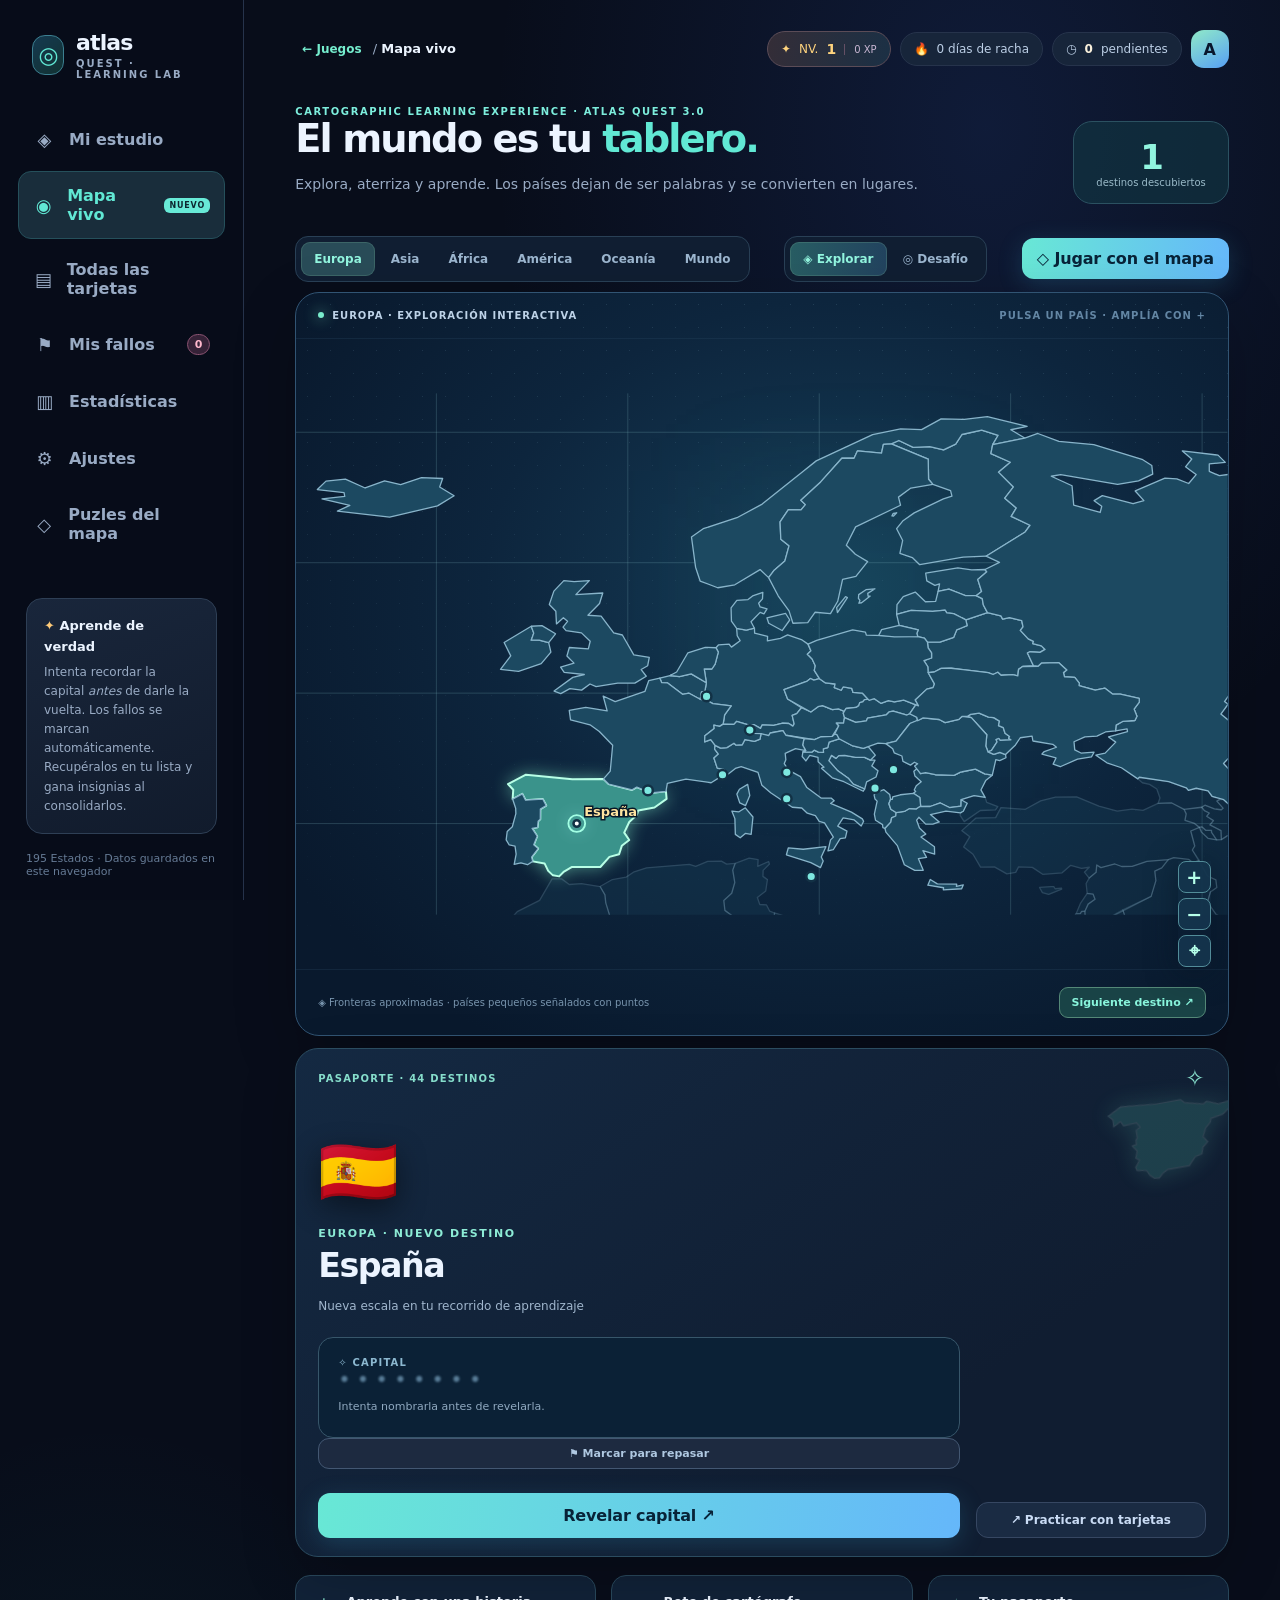
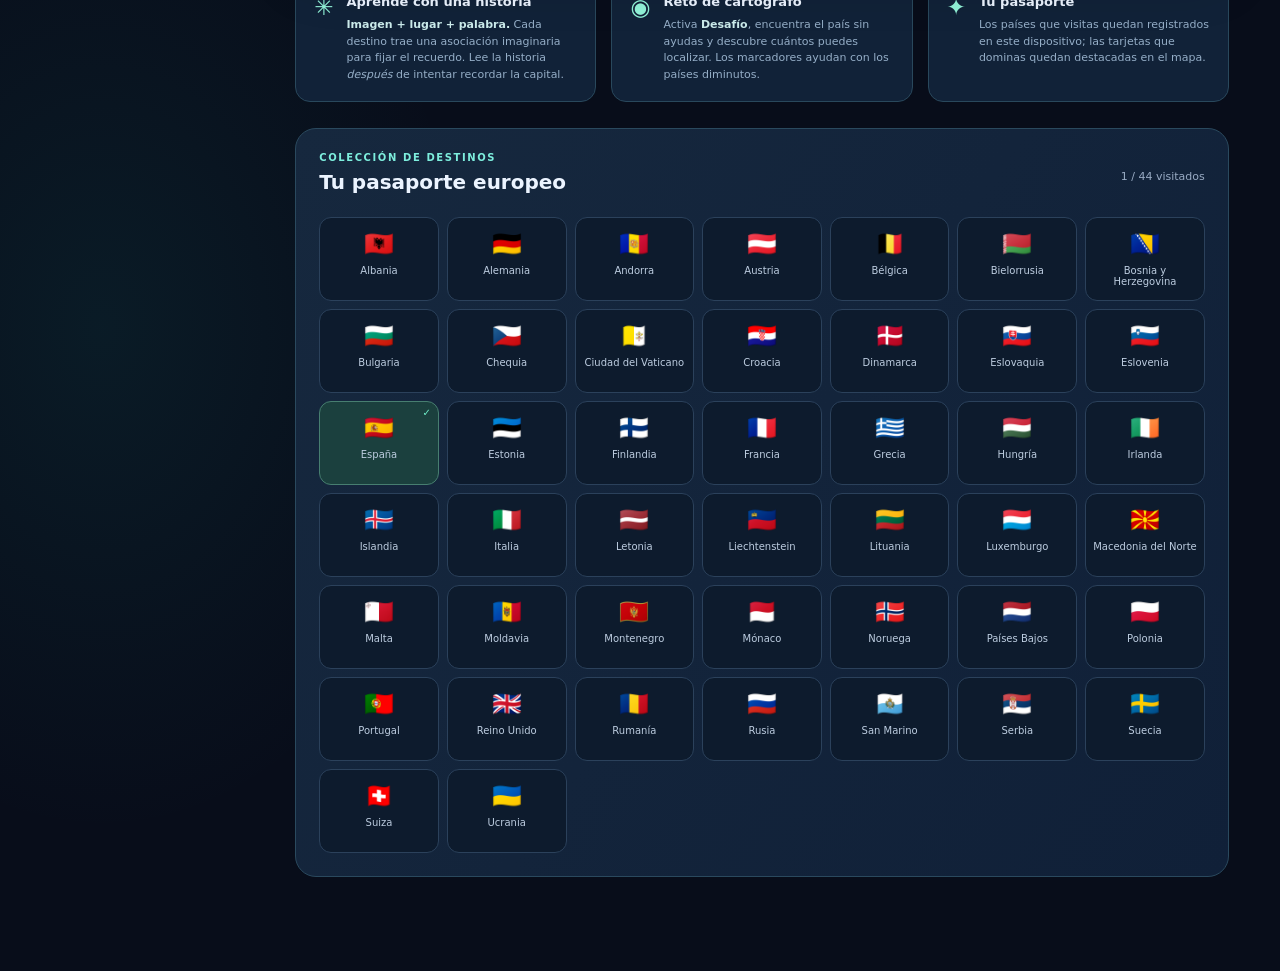
==== commit 7a8c4a80: "Reorganiza el código de los juegos en formato legible Separa datos cartográficos (una línea por cons" ====
--- a/public/capitales/index.html
+++ b/public/capitales/index.html
@@ -7,371 +7,5041 @@
 <meta name="description" content="Aprende las 195 capitales del mundo con tarjetas inteligentes y repasos espaciados." />
 <title>Atlas Quest · Capitales del mundo</title>
 <style>
-:root{color-scheme:dark;font-family:Inter,ui-sans-serif,system-ui,-apple-system,BlinkMacSystemFont,"Segoe UI",sans-serif;--bg:#080d1a;--panel:#111b2d;--panel2:#162238;--line:#26334b;--text:#ecf4ff;--muted:#99abc4;--cyan:#61e8d4;--blue:#6696ff;--violet:#b4a4ff;--amber:#ffcb79;--red:#ff8d9b;--radius:20px}*{box-sizing:border-box}body{margin:0;min-height:100vh;background:radial-gradient(ellipse 48% 33% at 77% 5%,rgba(50,92,194,.18),transparent 80%),radial-gradient(ellipse 35% 24% at 8% 75%,rgba(29,172,164,.09),transparent 82%),var(--bg);color:var(--text)}button,input,select{font:inherit}button{cursor:pointer}button:focus-visible,input:focus-visible,select:focus-visible,[tabindex]:focus-visible{outline:2px solid var(--cyan);outline-offset:3px}button:disabled{opacity:.45;cursor:not-allowed}a{color:var(--cyan)}.shell{max-width:1520px;margin:0 auto;display:grid;grid-template-columns:244px minmax(0,1fr);min-height:100vh}.sidebar{border-right:1px solid var(--line);padding:30px 18px 22px;display:flex;flex-direction:column;gap:34px;position:sticky;top:0;height:100vh;background:rgba(8,13,26,.6)}.brand{display:flex;align-items:center;gap:12px;font-weight:820;letter-spacing:-.04em;font-size:22px;padding:0 14px}.brand-emblem{width:40px;height:40px;display:grid;place-items:center;border:1px solid #3c8091;border-radius:13px;color:var(--cyan);background:linear-gradient(140deg,#153950,#123232);font-size:23px}.brand small{display:block;font-size:10px;letter-spacing:.2em;text-transform:uppercase;font-weight:700;color:var(--muted);margin-top:3px}.nav{display:grid;gap:6px}.nav button{display:flex;align-items:center;gap:13px;width:100%;padding:14px;border:1px solid transparent;border-radius:13px;color:var(--muted);background:none;text-align:left;font-weight:650}.nav button:hover{color:var(--text);background:#152034}.nav button.active{background:#192d3b;color:var(--cyan);border-color:#25505b}.nav .ico{font-size:18px;width:23px;text-align:center}.side-footer{margin-top:auto;padding:0 8px}.tip{border:1px solid #2e3f55;border-radius:16px;background:linear-gradient(160deg,#19263b,#111b2c);padding:17px;font-size:12px;color:var(--muted);line-height:1.6}.tip strong{display:block;color:var(--text);font-size:13px;margin-bottom:5px}.tip .spark{color:var(--amber)}.copyright{font-size:11px;color:#667b95;margin-top:18px}.main{padding:30px clamp(22px,4vw,64px) 64px;min-width:0}.topbar{display:flex;align-items:center;justify-content:space-between;gap:18px;margin-bottom:38px}.breadcrumb{font-size:13px;color:var(--muted)}.breadcrumb b{color:var(--text)}.top-actions{display:flex;align-items:center;gap:9px}.pill{background:#17253a;border:1px solid var(--line);border-radius:30px;color:#bbcee5;font-size:12px;padding:9px 13px;display:inline-flex;align-items:center;gap:8px}.pill strong{color:#f9f0dc}.avatar{height:38px;width:38px;display:grid;place-items:center;background:linear-gradient(150deg,#90eac8,#579ff4);color:#09162c;font-weight:900;border-radius:13px}.view{display:none}.view.active{display:block;animation:fade .23s ease}@keyframes fade{from{opacity:.45;transform:translateY(5px)}to{opacity:1;transform:translateY(0)}}.heading{margin:0;font-size:clamp(29px,3vw,43px);font-weight:825;letter-spacing:-.05em;line-height:1.15}.heading span{color:var(--cyan)}.subheading{color:var(--muted);font-size:14px;line-height:1.7;margin:12px 0 0}.section-heading{font-size:16px;letter-spacing:-.02em;margin:0 0 15px;font-weight:760}.metrics{display:grid;grid-template-columns:repeat(4,minmax(0,1fr));gap:13px;margin-top:29px}.metric{border:1px solid var(--line);border-radius:18px;background:rgba(20,32,52,.83);padding:18px 20px}.metric-label{font-size:12px;color:var(--muted)}.metric-value{font-size:29px;font-weight:800;letter-spacing:-.05em;margin-top:9px;display:flex;align-items:baseline;gap:7px}.metric-value small{font-size:12px;color:var(--muted);font-weight:500}.metric-bottom{font-size:11px;color:var(--muted);margin-top:6px}.study-layout{display:grid;grid-template-columns:minmax(0,1fr) 264px;gap:24px;margin-top:28px;align-items:start}.card-panel{background:linear-gradient(170deg,rgba(18,32,52,.96),rgba(13,22,36,.95));border:1px solid #2b3b55;border-radius:23px;padding:23px;box-shadow:0 18px 75px #0002}.session-toolbar{display:flex;gap:9px;flex-wrap:wrap;justify-content:space-between;align-items:center}.controls-left,.controls-right{display:flex;gap:8px;align-items:center;flex-wrap:wrap}.select{color:var(--text);background:#15253a;border:1px solid #33435b;padding:10px 12px;border-radius:12px;font-size:12px;max-width:200px}.select option{background:#122039}.ghost-btn{background:#1a2b43;color:#cadcf5;border:1px solid #364762;padding:10px 13px;border-radius:12px;font-size:12px;font-weight:700}.ghost-btn:hover{border-color:var(--cyan)}.progress-line{height:5px;border-radius:9px;background:#273952;overflow:hidden;margin:22px 0 15px}.progress-fill{height:100%;width:0%;background:linear-gradient(90deg,#4da5ff,#60e8d3);border-radius:9px;transition:width .35s}.study-meta{display:flex;justify-content:space-between;align-items:center;font-size:12px;color:var(--muted);margin-bottom:16px}.study-meta b{color:var(--text)}.badge-geo{display:inline-flex;align-items:center;gap:6px;text-transform:uppercase;letter-spacing:.16em;font-size:10px;color:var(--cyan);font-weight:850}.flash-scene{perspective:1350px;height:290px;cursor:pointer;position:relative}.flash-3d{width:100%;height:100%;position:relative;transform-style:preserve-3d;transition:transform .52s cubic-bezier(.2,.8,.2,1)}.flash-3d.flipped{transform:rotateY(180deg)}.flash-face{position:absolute;inset:0;backface-visibility:hidden;-webkit-backface-visibility:hidden;display:flex;flex-direction:column;align-items:center;justify-content:center;padding:30px 24px;text-align:center;overflow:hidden;border-radius:17px;border:1px solid #395171;background:radial-gradient(circle at 52% 18%,#283b5c 0,#1d2d49 58%,#18243c 100%)}.flash-face:before{content:"";position:absolute;width:250px;height:250px;top:-132px;right:-80px;background:#4db7d3;filter:blur(105px);opacity:.17;pointer-events:none}.flash-back{transform:rotateY(180deg);background:radial-gradient(circle at 40% 10%,#1b4a51,#1b3547 65%,#193044)}.flash-flag{font-size:43px;line-height:1.1;margin-bottom:17px;filter:drop-shadow(0 4px 6px #0003)}.flash-kicker{font-size:11px;font-weight:750;letter-spacing:.2em;text-transform:uppercase;color:#a2c8ec;margin-bottom:14px}.flash-main{font-size:clamp(25px,3vw,41px);font-weight:820;letter-spacing:-.05em;line-height:1.16;max-width:620px}.flash-back .flash-main{color:#a6fff0;font-size:clamp(24px,2.6vw,36px)}.flash-hint{margin-top:19px;font-size:12px;color:#9bb0ca}.flash-note{margin-top:16px;color:#bcd1e0;font-size:12px;line-height:1.5;max-width:460px}.answer-row{margin-top:16px;display:flex;gap:9px;align-items:center}.answer-input{min-width:0;flex:1;background:#0c1527;border:1px solid #354763;color:white;border-radius:12px;padding:13px 14px;font-size:13px}.primary-btn{border:0;color:#082338;font-weight:850;letter-spacing:-.01em;padding:13px 19px;border-radius:12px;background:linear-gradient(100deg,#68e8d5,#65b7fa);box-shadow:0 6px 24px #389ac63d;white-space:nowrap}.primary-btn:hover{filter:brightness(1.11)}.primary-btn.small{font-size:12px;padding:11px 13px}.rating-row{display:grid;grid-template-columns:repeat(4,minmax(0,1fr));gap:8px;margin-top:16px}.rate{border-radius:12px;border:1px solid #3c465c;background:#1d2a3c;color:#e4edf8;padding:12px 4px 10px;font-size:12px;font-weight:800}.rate small{display:block;color:var(--muted);font-size:10px;font-weight:500;margin-top:6px}.rate.red{border-color:#86515c;color:#ff9fac;background:#382432}.rate.orange{border-color:#8b7151;color:#ffd399;background:#342d27}.rate.green{border-color:#35746b;color:#7ef1d4;background:#1d3837}.rate.blue{border-color:#4b6797;color:#b4d6ff;background:#22314a}.rate:hover{filter:brightness(1.2)}.feedback{font-size:12px;border-radius:10px;padding:10px 12px;margin-top:12px;line-height:1.55;background:#24354b;color:#c6d5e8}.feedback.good{background:#183d36;color:#9df3d4}.feedback.bad{background:#41303c;color:#ffc3cb}.study-foot{display:flex;justify-content:space-between;align-items:center;gap:16px;color:#7f91aa;font-size:11px;margin-top:14px}.study-foot strong{color:#c1d5e6}.right-panel{display:grid;gap:16px}.side-card{padding:20px;border:1px solid var(--line);border-radius:19px;background:rgba(19,30,49,.72)}.side-card h3{margin:0 0 15px;font-size:14px}.tiny-label{font-size:11px;color:var(--muted)}.streak-count{font-size:29px;letter-spacing:-.05em;font-weight:800;margin:6px 0}.streak-count span{font-size:13px;color:var(--muted);font-weight:500}.weekdays{display:grid;grid-template-columns:repeat(7,1fr);gap:6px;margin-top:15px}.weekdays span{text-align:center;font-size:10px;color:var(--muted)}.weekdays .dot{aspect-ratio:1;border-radius:8px;background:#22334c;display:grid;place-items:center;font-size:10px;color:#a8bfdb}.weekdays .dot.hit{background:#266b62;color:#98f8df}.weekdays .dot.today{outline:1px solid var(--cyan)}.mini-tip{font-size:12px;line-height:1.6;color:var(--muted)}.tip-counter{color:var(--cyan);font-weight:750;font-size:11px;letter-spacing:.15em;text-transform:uppercase;margin-bottom:8px}.continent-bar{margin:13px 0}.continent-bar-head{display:flex;justify-content:space-between;color:var(--muted);font-size:12px;margin-bottom:8px}.bar-bg{height:7px;border-radius:10px;background:#21334b;overflow:hidden}.bar-bg span{height:100%;background:linear-gradient(90deg,#598de8,#69e8cf);display:block;border-radius:10px}.panel{background:#132037;border:1px solid var(--line);border-radius:21px;padding:26px;margin-top:26px}.row-between{display:flex;justify-content:space-between;align-items:center;gap:12px;flex-wrap:wrap}.search{flex:1;min-width:220px;max-width:420px;padding:12px 16px;color:var(--text);background:#0e1729;border-radius:13px;border:1px solid #31415a}.table-wrap{overflow:auto}.data-table{border-collapse:collapse;width:100%;margin-top:16px;min-width:580px}.data-table th{text-align:left;color:#8ea4bf;font-size:11px;letter-spacing:.08em;text-transform:uppercase;padding:12px 10px;border-bottom:1px solid var(--line)}.data-table td{font-size:13px;padding:13px 10px;border-bottom:1px solid #25334a;color:#cee0f2}.data-table tr:hover td{background:#1b2d46}.data-table .muted{color:var(--muted)}.table-flag{font-size:22px;margin-right:8px;vertical-align:middle}.status{border-radius:8px;padding:5px 8px;font-size:11px;background:#22344e;color:#aac5e8;display:inline-block}.status.mastered{background:#215247;color:#90f8db}.status.due{background:#4c3829;color:#ffdda8}.linkbtn{color:var(--cyan);background:none;border:0;padding:5px;font-size:12px;font-weight:750}.stats-grid{display:grid;grid-template-columns:1fr 1fr;gap:24px}.heatgraph{display:flex;align-items:end;gap:12px;min-height:180px;padding:15px 0}.heatcol{flex:1;display:grid;align-items:end;gap:9px;justify-items:center;height:155px}.heatcol .bar{width:100%;max-width:43px;background:linear-gradient(180deg,#6be9cf,#4379c1);border-radius:8px 8px 4px 4px;align-self:end;min-height:4px}.heatcol span{font-size:11px;color:var(--muted)}.setting-row{display:flex;justify-content:space-between;align-items:center;gap:20px;padding:18px 0;border-bottom:1px solid var(--line)}.setting-row:last-child{border-bottom:0}.setting-row p{color:var(--muted);font-size:12px;line-height:1.5;margin:5px 0 0}.setting-row strong{font-size:14px}.setting-row .buttons{display:flex;gap:8px;flex-wrap:wrap}.empty{border:1px dashed #455574;border-radius:17px;padding:34px 20px;text-align:center;background:#17253c;margin-top:17px}.empty-icon{font-size:39px;margin-bottom:12px}.empty h3{margin:0 0 8px}.empty p{font-size:13px;color:var(--muted);max-width:410px;margin:0 auto 18px;line-height:1.6}.hero-complete{display:grid;place-items:center;min-height:375px;text-align:center}.complete-icon{font-size:65px}.hero-complete h2{font-size:28px;letter-spacing:-.04em;margin:10px 0}.hero-complete p{color:var(--muted);max-width:400px;line-height:1.6}.note-warning{font-size:12px;color:var(--muted);line-height:1.7}.note-warning strong{color:#e7c693}.mode-info{font-size:12px;color:var(--muted);margin-top:10px}.footer-note{margin-top:28px;color:#60738e;font-size:11px;line-height:1.7}.mobile-nav{display:none}.hide{display:none!important}#toast{position:fixed;bottom:20px;right:20px;padding:14px 18px;background:#213c4d;border:1px solid #59acac;color:white;border-radius:12px;font-size:13px;z-index:100;box-shadow:0 20px 48px #0007;max-width:330px;opacity:0;pointer-events:none;transform:translateY(8px);transition:.2s}#toast.visible{opacity:1;transform:translateY(0)}@media(max-width:1190px){.study-layout{grid-template-columns:1fr}.right-panel{grid-template-columns:repeat(3,minmax(0,1fr))}.main{padding:30px 26px 60px}.stats-grid{grid-template-columns:1fr 1fr}}@media(max-width:840px){.shell{grid-template-columns:1fr}.sidebar{display:none}.main{padding:20px 16px 94px}.topbar{margin-bottom:25px}.metrics{grid-template-columns:repeat(2,minmax(0,1fr))}.mobile-nav{display:flex;position:fixed;bottom:0;left:0;right:0;background:#0b1525f2;backdrop-filter:blur(15px);border-top:1px solid #2a4058;z-index:20;justify-content:space-around;padding:9px 6px max(9px,env(safe-area-inset-bottom))}.mobile-nav button{background:none;border:0;color:var(--muted);font-size:10px;display:grid;gap:4px;place-items:center;padding:8px 14px}.mobile-nav button.active{color:var(--cyan)}.mobile-nav .ico{font-size:21px}.right-panel{grid-template-columns:1fr 1fr}.right-panel .side-card:last-child{grid-column:1 / -1}.flash-scene{height:280px}.study-foot .shortcuts{display:none}}@media(max-width:530px){.heading{font-size:30px}.study-layout{gap:14px}.card-panel{padding:13px;border-radius:17px}.flash-scene{height:254px}.flash-face{padding:22px 14px}.flash-main{font-size:28px}.flash-back .flash-main{font-size:26px}.flash-note{font-size:11px}.flash-flag{font-size:37px}.session-toolbar{align-items:stretch}.controls-left,.controls-right{width:100%}.select{max-width:none;flex:1}.controls-right .select{width:100%}.metric{padding:15px}.metric-value{font-size:25px}.rating-row{grid-template-columns:1fr 1fr}.rating-row .rate{padding:11px 4px}.right-panel,.stats-grid{grid-template-columns:1fr}.right-panel .side-card:last-child{grid-column:auto}.answer-row{flex-direction:column}.answer-input,.answer-row .primary-btn{width:100%}.pill{padding:7px 9px}.topbar .pill:nth-child(1){display:none}.setting-row{flex-wrap:wrap}}
+:root {
+  color-scheme: dark;
+  font-family:
+    Inter,
+    ui-sans-serif,
+    system-ui,
+    -apple-system,
+    BlinkMacSystemFont,
+    "Segoe UI",
+    sans-serif;
+  --bg: #080d1a;
+  --panel: #111b2d;
+  --panel2: #162238;
+  --line: #26334b;
+  --text: #ecf4ff;
+  --muted: #99abc4;
+  --cyan: #61e8d4;
+  --blue: #6696ff;
+  --violet: #b4a4ff;
+  --amber: #ffcb79;
+  --red: #ff8d9b;
+  --radius: 20px;
+}
+* {
+  box-sizing: border-box;
+}
+body {
+  margin: 0;
+  min-height: 100vh;
+  background:
+    radial-gradient(ellipse 48% 33% at 77% 5%, rgba(50, 92, 194, 0.18), transparent 80%),
+    radial-gradient(ellipse 35% 24% at 8% 75%, rgba(29, 172, 164, 0.09), transparent 82%), var(--bg);
+  color: var(--text);
+}
+button,
+input,
+select {
+  font: inherit;
+}
+button {
+  cursor: pointer;
+}
+button:focus-visible,
+input:focus-visible,
+select:focus-visible,
+[tabindex]:focus-visible {
+  outline: 2px solid var(--cyan);
+  outline-offset: 3px;
+}
+button:disabled {
+  opacity: 0.45;
+  cursor: not-allowed;
+}
+a {
+  color: var(--cyan);
+}
+.shell {
+  max-width: 1520px;
+  margin: 0 auto;
+  display: grid;
+  grid-template-columns: 244px minmax(0, 1fr);
+  min-height: 100vh;
+}
+.sidebar {
+  border-right: 1px solid var(--line);
+  padding: 30px 18px 22px;
+  display: flex;
+  flex-direction: column;
+  gap: 34px;
+  position: sticky;
+  top: 0;
+  height: 100vh;
+  background: rgba(8, 13, 26, 0.6);
+}
+.brand {
+  display: flex;
+  align-items: center;
+  gap: 12px;
+  font-weight: 820;
+  letter-spacing: -0.04em;
+  font-size: 22px;
+  padding: 0 14px;
+}
+.brand-emblem {
+  width: 40px;
+  height: 40px;
+  display: grid;
+  place-items: center;
+  border: 1px solid #3c8091;
+  border-radius: 13px;
+  color: var(--cyan);
+  background: linear-gradient(140deg, #153950, #123232);
+  font-size: 23px;
+}
+.brand small {
+  display: block;
+  font-size: 10px;
+  letter-spacing: 0.2em;
+  text-transform: uppercase;
+  font-weight: 700;
+  color: var(--muted);
+  margin-top: 3px;
+}
+.nav {
+  display: grid;
+  gap: 6px;
+}
+.nav button {
+  display: flex;
+  align-items: center;
+  gap: 13px;
+  width: 100%;
+  padding: 14px;
+  border: 1px solid transparent;
+  border-radius: 13px;
+  color: var(--muted);
+  background: none;
+  text-align: left;
+  font-weight: 650;
+}
+.nav button:hover {
+  color: var(--text);
+  background: #152034;
+}
+.nav button.active {
+  background: #192d3b;
+  color: var(--cyan);
+  border-color: #25505b;
+}
+.nav .ico {
+  font-size: 18px;
+  width: 23px;
+  text-align: center;
+}
+.side-footer {
+  margin-top: auto;
+  padding: 0 8px;
+}
+.tip {
+  border: 1px solid #2e3f55;
+  border-radius: 16px;
+  background: linear-gradient(160deg, #19263b, #111b2c);
+  padding: 17px;
+  font-size: 12px;
+  color: var(--muted);
+  line-height: 1.6;
+}
+.tip strong {
+  display: block;
+  color: var(--text);
+  font-size: 13px;
+  margin-bottom: 5px;
+}
+.tip .spark {
+  color: var(--amber);
+}
+.copyright {
+  font-size: 11px;
+  color: #667b95;
+  margin-top: 18px;
+}
+.main {
+  padding: 30px clamp(22px, 4vw, 64px) 64px;
+  min-width: 0;
+}
+.topbar {
+  display: flex;
+  align-items: center;
+  justify-content: space-between;
+  gap: 18px;
+  margin-bottom: 38px;
+}
+.breadcrumb {
+  font-size: 13px;
+  color: var(--muted);
+}
+.breadcrumb b {
+  color: var(--text);
+}
+.top-actions {
+  display: flex;
+  align-items: center;
+  gap: 9px;
+}
+.pill {
+  background: #17253a;
+  border: 1px solid var(--line);
+  border-radius: 30px;
+  color: #bbcee5;
+  font-size: 12px;
+  padding: 9px 13px;
+  display: inline-flex;
+  align-items: center;
+  gap: 8px;
+}
+.pill strong {
+  color: #f9f0dc;
+}
+.avatar {
+  height: 38px;
+  width: 38px;
+  display: grid;
+  place-items: center;
+  background: linear-gradient(150deg, #90eac8, #579ff4);
+  color: #09162c;
+  font-weight: 900;
+  border-radius: 13px;
+}
+.view {
+  display: none;
+}
+.view.active {
+  display: block;
+  animation: fade 0.23s ease;
+}
+@keyframes fade {
+  from {
+    opacity: 0.45;
+    transform: translateY(5px);
+  }
+  to {
+    opacity: 1;
+    transform: translateY(0);
+  }
+}
+.heading {
+  margin: 0;
+  font-size: clamp(29px, 3vw, 43px);
+  font-weight: 825;
+  letter-spacing: -0.05em;
+  line-height: 1.15;
+}
+.heading span {
+  color: var(--cyan);
+}
+.subheading {
+  color: var(--muted);
+  font-size: 14px;
+  line-height: 1.7;
+  margin: 12px 0 0;
+}
+.section-heading {
+  font-size: 16px;
+  letter-spacing: -0.02em;
+  margin: 0 0 15px;
+  font-weight: 760;
+}
+.metrics {
+  display: grid;
+  grid-template-columns: repeat(4, minmax(0, 1fr));
+  gap: 13px;
+  margin-top: 29px;
+}
+.metric {
+  border: 1px solid var(--line);
+  border-radius: 18px;
+  background: rgba(20, 32, 52, 0.83);
+  padding: 18px 20px;
+}
+.metric-label {
+  font-size: 12px;
+  color: var(--muted);
+}
+.metric-value {
+  font-size: 29px;
+  font-weight: 800;
+  letter-spacing: -0.05em;
+  margin-top: 9px;
+  display: flex;
+  align-items: baseline;
+  gap: 7px;
+}
+.metric-value small {
+  font-size: 12px;
+  color: var(--muted);
+  font-weight: 500;
+}
+.metric-bottom {
+  font-size: 11px;
+  color: var(--muted);
+  margin-top: 6px;
+}
+.study-layout {
+  display: grid;
+  grid-template-columns: minmax(0, 1fr) 264px;
+  gap: 24px;
+  margin-top: 28px;
+  align-items: start;
+}
+.card-panel {
+  background: linear-gradient(170deg, rgba(18, 32, 52, 0.96), rgba(13, 22, 36, 0.95));
+  border: 1px solid #2b3b55;
+  border-radius: 23px;
+  padding: 23px;
+  box-shadow: 0 18px 75px #0002;
+}
+.session-toolbar {
+  display: flex;
+  gap: 9px;
+  flex-wrap: wrap;
+  justify-content: space-between;
+  align-items: center;
+}
+.controls-left,
+.controls-right {
+  display: flex;
+  gap: 8px;
+  align-items: center;
+  flex-wrap: wrap;
+}
+.select {
+  color: var(--text);
+  background: #15253a;
+  border: 1px solid #33435b;
+  padding: 10px 12px;
+  border-radius: 12px;
+  font-size: 12px;
+  max-width: 200px;
+}
+.select option {
+  background: #122039;
+}
+.ghost-btn {
+  background: #1a2b43;
+  color: #cadcf5;
+  border: 1px solid #364762;
+  padding: 10px 13px;
+  border-radius: 12px;
+  font-size: 12px;
+  font-weight: 700;
+}
+.ghost-btn:hover {
+  border-color: var(--cyan);
+}
+.progress-line {
+  height: 5px;
+  border-radius: 9px;
+  background: #273952;
+  overflow: hidden;
+  margin: 22px 0 15px;
+}
+.progress-fill {
+  height: 100%;
+  width: 0%;
+  background: linear-gradient(90deg, #4da5ff, #60e8d3);
+  border-radius: 9px;
+  transition: width 0.35s;
+}
+.study-meta {
+  display: flex;
+  justify-content: space-between;
+  align-items: center;
+  font-size: 12px;
+  color: var(--muted);
+  margin-bottom: 16px;
+}
+.study-meta b {
+  color: var(--text);
+}
+.badge-geo {
+  display: inline-flex;
+  align-items: center;
+  gap: 6px;
+  text-transform: uppercase;
+  letter-spacing: 0.16em;
+  font-size: 10px;
+  color: var(--cyan);
+  font-weight: 850;
+}
+.flash-scene {
+  perspective: 1350px;
+  height: 290px;
+  cursor: pointer;
+  position: relative;
+}
+.flash-3d {
+  width: 100%;
+  height: 100%;
+  position: relative;
+  transform-style: preserve-3d;
+  transition: transform 0.52s cubic-bezier(0.2, 0.8, 0.2, 1);
+}
+.flash-3d.flipped {
+  transform: rotateY(180deg);
+}
+.flash-face {
+  position: absolute;
+  inset: 0;
+  backface-visibility: hidden;
+  -webkit-backface-visibility: hidden;
+  display: flex;
+  flex-direction: column;
+  align-items: center;
+  justify-content: center;
+  padding: 30px 24px;
+  text-align: center;
+  overflow: hidden;
+  border-radius: 17px;
+  border: 1px solid #395171;
+  background: radial-gradient(circle at 52% 18%, #283b5c 0, #1d2d49 58%, #18243c 100%);
+}
+.flash-face:before {
+  content: "";
+  position: absolute;
+  width: 250px;
+  height: 250px;
+  top: -132px;
+  right: -80px;
+  background: #4db7d3;
+  filter: blur(105px);
+  opacity: 0.17;
+  pointer-events: none;
+}
+.flash-back {
+  transform: rotateY(180deg);
+  background: radial-gradient(circle at 40% 10%, #1b4a51, #1b3547 65%, #193044);
+}
+.flash-flag {
+  font-size: 43px;
+  line-height: 1.1;
+  margin-bottom: 17px;
+  filter: drop-shadow(0 4px 6px #0003);
+}
+.flash-kicker {
+  font-size: 11px;
+  font-weight: 750;
+  letter-spacing: 0.2em;
+  text-transform: uppercase;
+  color: #a2c8ec;
+  margin-bottom: 14px;
+}
+.flash-main {
+  font-size: clamp(25px, 3vw, 41px);
+  font-weight: 820;
+  letter-spacing: -0.05em;
+  line-height: 1.16;
+  max-width: 620px;
+}
+.flash-back .flash-main {
+  color: #a6fff0;
+  font-size: clamp(24px, 2.6vw, 36px);
+}
+.flash-hint {
+  margin-top: 19px;
+  font-size: 12px;
+  color: #9bb0ca;
+}
+.flash-note {
+  margin-top: 16px;
+  color: #bcd1e0;
+  font-size: 12px;
+  line-height: 1.5;
+  max-width: 460px;
+}
+.answer-row {
+  margin-top: 16px;
+  display: flex;
+  gap: 9px;
+  align-items: center;
+}
+.answer-input {
+  min-width: 0;
+  flex: 1;
+  background: #0c1527;
+  border: 1px solid #354763;
+  color: white;
+  border-radius: 12px;
+  padding: 13px 14px;
+  font-size: 13px;
+}
+.primary-btn {
+  border: 0;
+  color: #082338;
+  font-weight: 850;
+  letter-spacing: -0.01em;
+  padding: 13px 19px;
+  border-radius: 12px;
+  background: linear-gradient(100deg, #68e8d5, #65b7fa);
+  box-shadow: 0 6px 24px #389ac63d;
+  white-space: nowrap;
+}
+.primary-btn:hover {
+  filter: brightness(1.11);
+}
+.primary-btn.small {
+  font-size: 12px;
+  padding: 11px 13px;
+}
+.rating-row {
+  display: grid;
+  grid-template-columns: repeat(4, minmax(0, 1fr));
+  gap: 8px;
+  margin-top: 16px;
+}
+.rate {
+  border-radius: 12px;
+  border: 1px solid #3c465c;
+  background: #1d2a3c;
+  color: #e4edf8;
+  padding: 12px 4px 10px;
+  font-size: 12px;
+  font-weight: 800;
+}
+.rate small {
+  display: block;
+  color: var(--muted);
+  font-size: 10px;
+  font-weight: 500;
+  margin-top: 6px;
+}
+.rate.red {
+  border-color: #86515c;
+  color: #ff9fac;
+  background: #382432;
+}
+.rate.orange {
+  border-color: #8b7151;
+  color: #ffd399;
+  background: #342d27;
+}
+.rate.green {
+  border-color: #35746b;
+  color: #7ef1d4;
+  background: #1d3837;
+}
+.rate.blue {
+  border-color: #4b6797;
+  color: #b4d6ff;
+  background: #22314a;
+}
+.rate:hover {
+  filter: brightness(1.2);
+}
+.feedback {
+  font-size: 12px;
+  border-radius: 10px;
+  padding: 10px 12px;
+  margin-top: 12px;
+  line-height: 1.55;
+  background: #24354b;
+  color: #c6d5e8;
+}
+.feedback.good {
+  background: #183d36;
+  color: #9df3d4;
+}
+.feedback.bad {
+  background: #41303c;
+  color: #ffc3cb;
+}
+.study-foot {
+  display: flex;
+  justify-content: space-between;
+  align-items: center;
+  gap: 16px;
+  color: #7f91aa;
+  font-size: 11px;
+  margin-top: 14px;
+}
+.study-foot strong {
+  color: #c1d5e6;
+}
+.right-panel {
+  display: grid;
+  gap: 16px;
+}
+.side-card {
+  padding: 20px;
+  border: 1px solid var(--line);
+  border-radius: 19px;
+  background: rgba(19, 30, 49, 0.72);
+}
+.side-card h3 {
+  margin: 0 0 15px;
+  font-size: 14px;
+}
+.tiny-label {
+  font-size: 11px;
+  color: var(--muted);
+}
+.streak-count {
+  font-size: 29px;
+  letter-spacing: -0.05em;
+  font-weight: 800;
+  margin: 6px 0;
+}
+.streak-count span {
+  font-size: 13px;
+  color: var(--muted);
+  font-weight: 500;
+}
+.weekdays {
+  display: grid;
+  grid-template-columns: repeat(7, 1fr);
+  gap: 6px;
+  margin-top: 15px;
+}
+.weekdays span {
+  text-align: center;
+  font-size: 10px;
+  color: var(--muted);
+}
+.weekdays .dot {
+  aspect-ratio: 1;
+  border-radius: 8px;
+  background: #22334c;
+  display: grid;
+  place-items: center;
+  font-size: 10px;
+  color: #a8bfdb;
+}
+.weekdays .dot.hit {
+  background: #266b62;
+  color: #98f8df;
+}
+.weekdays .dot.today {
+  outline: 1px solid var(--cyan);
+}
+.mini-tip {
+  font-size: 12px;
+  line-height: 1.6;
+  color: var(--muted);
+}
+.tip-counter {
+  color: var(--cyan);
+  font-weight: 750;
+  font-size: 11px;
+  letter-spacing: 0.15em;
+  text-transform: uppercase;
+  margin-bottom: 8px;
+}
+.continent-bar {
+  margin: 13px 0;
+}
+.continent-bar-head {
+  display: flex;
+  justify-content: space-between;
+  color: var(--muted);
+  font-size: 12px;
+  margin-bottom: 8px;
+}
+.bar-bg {
+  height: 7px;
+  border-radius: 10px;
+  background: #21334b;
+  overflow: hidden;
+}
+.bar-bg span {
+  height: 100%;
+  background: linear-gradient(90deg, #598de8, #69e8cf);
+  display: block;
+  border-radius: 10px;
+}
+.panel {
+  background: #132037;
+  border: 1px solid var(--line);
+  border-radius: 21px;
+  padding: 26px;
+  margin-top: 26px;
+}
+.row-between {
+  display: flex;
+  justify-content: space-between;
+  align-items: center;
+  gap: 12px;
+  flex-wrap: wrap;
+}
+.search {
+  flex: 1;
+  min-width: 220px;
+  max-width: 420px;
+  padding: 12px 16px;
+  color: var(--text);
+  background: #0e1729;
+  border-radius: 13px;
+  border: 1px solid #31415a;
+}
+.table-wrap {
+  overflow: auto;
+}
+.data-table {
+  border-collapse: collapse;
+  width: 100%;
+  margin-top: 16px;
+  min-width: 580px;
+}
+.data-table th {
+  text-align: left;
+  color: #8ea4bf;
+  font-size: 11px;
+  letter-spacing: 0.08em;
+  text-transform: uppercase;
+  padding: 12px 10px;
+  border-bottom: 1px solid var(--line);
+}
+.data-table td {
+  font-size: 13px;
+  padding: 13px 10px;
+  border-bottom: 1px solid #25334a;
+  color: #cee0f2;
+}
+.data-table tr:hover td {
+  background: #1b2d46;
+}
+.data-table .muted {
+  color: var(--muted);
+}
+.table-flag {
+  font-size: 22px;
+  margin-right: 8px;
+  vertical-align: middle;
+}
+.status {
+  border-radius: 8px;
+  padding: 5px 8px;
+  font-size: 11px;
+  background: #22344e;
+  color: #aac5e8;
+  display: inline-block;
+}
+.status.mastered {
+  background: #215247;
+  color: #90f8db;
+}
+.status.due {
+  background: #4c3829;
+  color: #ffdda8;
+}
+.linkbtn {
+  color: var(--cyan);
+  background: none;
+  border: 0;
+  padding: 5px;
+  font-size: 12px;
+  font-weight: 750;
+}
+.stats-grid {
+  display: grid;
+  grid-template-columns: 1fr 1fr;
+  gap: 24px;
+}
+.heatgraph {
+  display: flex;
+  align-items: end;
+  gap: 12px;
+  min-height: 180px;
+  padding: 15px 0;
+}
+.heatcol {
+  flex: 1;
+  display: grid;
+  align-items: end;
+  gap: 9px;
+  justify-items: center;
+  height: 155px;
+}
+.heatcol .bar {
+  width: 100%;
+  max-width: 43px;
+  background: linear-gradient(180deg, #6be9cf, #4379c1);
+  border-radius: 8px 8px 4px 4px;
+  align-self: end;
+  min-height: 4px;
+}
+.heatcol span {
+  font-size: 11px;
+  color: var(--muted);
+}
+.setting-row {
+  display: flex;
+  justify-content: space-between;
+  align-items: center;
+  gap: 20px;
+  padding: 18px 0;
+  border-bottom: 1px solid var(--line);
+}
+.setting-row:last-child {
+  border-bottom: 0;
+}
+.setting-row p {
+  color: var(--muted);
+  font-size: 12px;
+  line-height: 1.5;
+  margin: 5px 0 0;
+}
+.setting-row strong {
+  font-size: 14px;
+}
+.setting-row .buttons {
+  display: flex;
+  gap: 8px;
+  flex-wrap: wrap;
+}
+.empty {
+  border: 1px dashed #455574;
+  border-radius: 17px;
+  padding: 34px 20px;
+  text-align: center;
+  background: #17253c;
+  margin-top: 17px;
+}
+.empty-icon {
+  font-size: 39px;
+  margin-bottom: 12px;
+}
+.empty h3 {
+  margin: 0 0 8px;
+}
+.empty p {
+  font-size: 13px;
+  color: var(--muted);
+  max-width: 410px;
+  margin: 0 auto 18px;
+  line-height: 1.6;
+}
+.hero-complete {
+  display: grid;
+  place-items: center;
+  min-height: 375px;
+  text-align: center;
+}
+.complete-icon {
+  font-size: 65px;
+}
+.hero-complete h2 {
+  font-size: 28px;
+  letter-spacing: -0.04em;
+  margin: 10px 0;
+}
+.hero-complete p {
+  color: var(--muted);
+  max-width: 400px;
+  line-height: 1.6;
+}
+.note-warning {
+  font-size: 12px;
+  color: var(--muted);
+  line-height: 1.7;
+}
+.note-warning strong {
+  color: #e7c693;
+}
+.mode-info {
+  font-size: 12px;
+  color: var(--muted);
+  margin-top: 10px;
+}
+.footer-note {
+  margin-top: 28px;
+  color: #60738e;
+  font-size: 11px;
+  line-height: 1.7;
+}
+.mobile-nav {
+  display: none;
+}
+.hide {
+  display: none !important;
+}
+#toast {
+  position: fixed;
+  bottom: 20px;
+  right: 20px;
+  padding: 14px 18px;
+  background: #213c4d;
+  border: 1px solid #59acac;
+  color: white;
+  border-radius: 12px;
+  font-size: 13px;
+  z-index: 100;
+  box-shadow: 0 20px 48px #0007;
+  max-width: 330px;
+  opacity: 0;
+  pointer-events: none;
+  transform: translateY(8px);
+  transition: 0.2s;
+}
+#toast.visible {
+  opacity: 1;
+  transform: translateY(0);
+}
+@media (max-width: 1190px) {
+  .study-layout {
+    grid-template-columns: 1fr;
+  }
+  .right-panel {
+    grid-template-columns: repeat(3, minmax(0, 1fr));
+  }
+  .main {
+    padding: 30px 26px 60px;
+  }
+  .stats-grid {
+    grid-template-columns: 1fr 1fr;
+  }
+}
+@media (max-width: 840px) {
+  .shell {
+    grid-template-columns: 1fr;
+  }
+  .sidebar {
+    display: none;
+  }
+  .main {
+    padding: 20px 16px 94px;
+  }
+  .topbar {
+    margin-bottom: 25px;
+  }
+  .metrics {
+    grid-template-columns: repeat(2, minmax(0, 1fr));
+  }
+  .mobile-nav {
+    display: flex;
+    position: fixed;
+    bottom: 0;
+    left: 0;
+    right: 0;
+    background: #0b1525f2;
+    backdrop-filter: blur(15px);
+    border-top: 1px solid #2a4058;
+    z-index: 20;
+    justify-content: space-around;
+    padding: 9px 6px max(9px, env(safe-area-inset-bottom));
+  }
+  .mobile-nav button {
+    background: none;
+    border: 0;
+    color: var(--muted);
+    font-size: 10px;
+    display: grid;
+    gap: 4px;
+    place-items: center;
+    padding: 8px 14px;
+  }
+  .mobile-nav button.active {
+    color: var(--cyan);
+  }
+  .mobile-nav .ico {
+    font-size: 21px;
+  }
+  .right-panel {
+    grid-template-columns: 1fr 1fr;
+  }
+  .right-panel .side-card:last-child {
+    grid-column: 1 / -1;
+  }
+  .flash-scene {
+    height: 280px;
+  }
+  .study-foot .shortcuts {
+    display: none;
+  }
+}
+@media (max-width: 530px) {
+  .heading {
+    font-size: 30px;
+  }
+  .study-layout {
+    gap: 14px;
+  }
+  .card-panel {
+    padding: 13px;
+    border-radius: 17px;
+  }
+  .flash-scene {
+    height: 254px;
+  }
+  .flash-face {
+    padding: 22px 14px;
+  }
+  .flash-main {
+    font-size: 28px;
+  }
+  .flash-back .flash-main {
+    font-size: 26px;
+  }
+  .flash-note {
+    font-size: 11px;
+  }
+  .flash-flag {
+    font-size: 37px;
+  }
+  .session-toolbar {
+    align-items: stretch;
+  }
+  .controls-left,
+  .controls-right {
+    width: 100%;
+  }
+  .select {
+    max-width: none;
+    flex: 1;
+  }
+  .controls-right .select {
+    width: 100%;
+  }
+  .metric {
+    padding: 15px;
+  }
+  .metric-value {
+    font-size: 25px;
+  }
+  .rating-row {
+    grid-template-columns: 1fr 1fr;
+  }
+  .rating-row .rate {
+    padding: 11px 4px;
+  }
+  .right-panel,
+  .stats-grid {
+    grid-template-columns: 1fr;
+  }
+  .right-panel .side-card:last-child {
+    grid-column: auto;
+  }
+  .answer-row {
+    flex-direction: column;
+  }
+  .answer-input,
+  .answer-row .primary-btn {
+    width: 100%;
+  }
+  .pill {
+    padding: 7px 9px;
+  }
+  .topbar .pill:nth-child(1) {
+    display: none;
+  }
+  .setting-row {
+    flex-wrap: wrap;
+  }
+}
 
-.nav-new{margin-left:auto;color:#0d2730;background:#68ead7;border-radius:6px;padding:3px 5px;font-size:8px;letter-spacing:.1em;font-weight:900}
-.journey-hero{position:relative;display:flex;align-items:center;justify-content:space-between;gap:10px;overflow:hidden;min-height:230px;margin:27px 0 21px;padding:27px 35px;border-radius:23px;border:1px solid #2d4661;background:radial-gradient(ellipse 65% 130% at 94% 52%,#1958657d,transparent 65%),linear-gradient(110deg,#182744,#0a2136 84%)}.journey-hero:after{content:"";position:absolute;inset:0;pointer-events:none;background-image:radial-gradient(#9beef3aa .9px,transparent 1.3px);background-size:29px 29px;mask-image:linear-gradient(90deg,transparent 25%,black 100%);opacity:.3}.journey-copy{position:relative;z-index:2;max-width:590px}.journey-eyebrow,.map-eyebrow{font-size:10px;color:#7deedd;font-weight:850;letter-spacing:.16em}.journey-hero h2{font-size:clamp(25px,3.1vw,38px);letter-spacing:-.05em;line-height:1.08;margin:14px 0 12px}.journey-hero h2 em{font-style:normal;color:#81e6d9}.journey-hero p{max-width:480px;color:#b3c6dd;font-size:13px;line-height:1.65}.journey-actions{display:flex;align-items:center;gap:20px;margin-top:22px}.journey-actions span{color:#a7c3d5;font-size:12px}.journey-actions b{font-size:19px;color:white}.orb-visual{position:relative;flex:0 0 260px;height:220px;display:grid;place-items:center;transform:rotate(-10deg)}.orb-earth{position:relative;width:181px;height:181px;border:1px solid #82dbea80;border-radius:50%;background:radial-gradient(circle at 26% 26%,#55d6cb80,transparent 22%),radial-gradient(circle at 72% 77%,#153e68,#14243e 55%,#081624);box-shadow:inset -18px -12px 35px #0008,0 0 60px #47d8c834;overflow:hidden}.orb-earth:before{content:"";position:absolute;inset:0;border-radius:50%;background:repeating-linear-gradient(0deg,transparent 0 25px,#89e6f227 26px 27px),repeating-linear-gradient(90deg,transparent 0 29px,#89e6f219 30px 31px);transform:perspective(300px) rotateY(25deg)}.orb-land{position:absolute;font-size:90px;color:#68dfd0;opacity:.75;top:30px;left:46px;filter:drop-shadow(0 0 13px #89fff0)}.orb-orbit{position:absolute;width:252px;height:112px;border:1px solid #8eead455;border-radius:50%;transform:rotate(-35deg)}.orb-orbit-two{transform:rotate(65deg);width:255px;height:90px;opacity:.65}.orb-halo{position:absolute;width:250px;height:250px;border-radius:50%;background:#28bdb522;filter:blur(30px)}.orb-label{position:absolute;bottom:4px;font-size:10px;letter-spacing:.15em;color:#7fdfce;white-space:nowrap}.flash-memory{font-size:11px;color:#a0f6dd;line-height:1.55;margin-top:13px;max-width:460px}.flash-memory:before{content:'✦ RECUERDA: ';font-weight:850;letter-spacing:.1em;color:#7be3d0}.flash-back{overflow:auto}
-.map-heading-row{display:flex;justify-content:space-between;gap:20px;align-items:center}.map-heading-row .subheading{margin-bottom:22px}.map-counter{flex:0 0 auto;display:grid;justify-items:center;border:1px solid #2b5161;background:#12374499;border-radius:19px;padding:15px 22px}.map-counter strong{font-size:34px;letter-spacing:-.06em;color:#91f5df}.map-counter span{color:#9abac8;font-size:10px}.map-controls{display:flex;align-items:center;justify-content:space-between;gap:12px;margin:4px 0 16px;flex-wrap:wrap}.continent-switch,.map-mode{display:flex;gap:3px;padding:5px;border:1px solid #294056;background:#101e32;border-radius:13px;overflow:auto;max-width:100%}.continent-switch button,.map-mode button{border:0;border-radius:9px;background:transparent;color:#9cb6cf;padding:10px 13px;font-size:12px;font-weight:730;white-space:nowrap}.continent-switch button.selected,.map-mode button.selected{background:#294c58;color:#92f6df;box-shadow:inset 0 0 0 1px #57897e66}.map-mode button.selected{background:linear-gradient(90deg,#285d63,#22435f)}
-.map-viewport-grid{display:grid;grid-template-columns:minmax(0,1.8fr) minmax(305px,.83fr);gap:18px;align-items:stretch}.map-stage{position:relative;min-width:0;overflow:hidden;background:radial-gradient(ellipse at 58% 40%,#163e58 0,#0d253d 46%,#09192d 84%);border:1px solid #315473;border-radius:24px;box-shadow:0 20px 64px #0003;display:flex;flex-direction:column}.map-stage:before{content:"";position:absolute;inset:0;pointer-events:none;background-image:radial-gradient(#bceaff4a .7px,transparent 1px);background-size:23px 23px;opacity:.43;mask-image:linear-gradient(to bottom,black,transparent 95%)}.map-glow{position:absolute;width:280px;height:280px;left:45%;top:24%;pointer-events:none;background:#37b9b010;filter:blur(50px)}.map-stage-top,.map-stage-bottom{position:relative;z-index:2;display:flex;align-items:center;gap:8px;justify-content:space-between;padding:17px 22px;font-size:10px;font-weight:850;letter-spacing:.1em;color:#bdd2e7}.map-stage-top{border-bottom:1px solid #2848614d}.map-stage-bottom{border-top:1px solid #2848614d;letter-spacing:0;font-weight:500;color:#7894ad}.map-live-dot{width:6px;height:6px;border-radius:50%;background:#79eccc;box-shadow:0 0 14px #79eccc;animation:softpulse 2s infinite}.map-stage-top #map-stage-title{margin-right:auto}.map-stage-meta{color:#6386a4}.map-next{border:1px solid #548877;color:#89f5dc;background:#194346;border-radius:9px;padding:8px 11px;font-size:11px;font-weight:800;cursor:pointer}#atlas-map{display:block;width:100%;min-height:360px;max-height:560px;flex:1;touch-action:pan-y;isolation:isolate}.map-grid-line{stroke:#4b8ca04d;fill:none;stroke-width:.8}.map-coast{fill:#1c4961;stroke:#5684a0;stroke-width:1.1;vector-effect:non-scaling-stroke;transition:fill .35s,stroke .35s;cursor:pointer}.map-coast:hover,.map-coast:focus{fill:#397d83;stroke:#c3ffe3;stroke-width:1.6;outline:none}.map-coast.visited{fill:#285f6b}.map-coast.mastered{fill:#2b7467}.map-coast.focus{fill:#3a938b;stroke:#b8ffe6;stroke-width:2;filter:drop-shadow(0 0 9px #8effd477)}.map-coast.wrong{fill:#863f53;stroke:#ff9eb1}.map-ghost-marker{cursor:pointer;outline:none}.map-ghost-marker:focus .map-target,.map-ghost-marker:hover .map-target{fill:#75f4d0;stroke:white}.map-target{fill:#7de8e0;stroke:#123145;stroke-width:2.7;transition:fill .2s}.map-target.focus{fill:#fff;filter:drop-shadow(0 0 10px #affff9)}.map-pulse{fill:none;stroke:#a3ffe4;stroke-width:2;animation:mapring 2.6s infinite;transform-box:fill-box;transform-origin:center}.capital-point{fill:#ffd789;stroke:#fff9d7;stroke-width:2.4;filter:drop-shadow(0 0 8px #ffdf9a)}.map-flight{fill:none;stroke:#ffeab0;stroke-width:2;stroke-dasharray:7 8;opacity:.9;animation:dashflight 12s linear infinite}.map-country-label{fill:#d2e9f2;font:11px system-ui;paint-order:stroke;stroke:#0d253d;stroke-width:3;pointer-events:none}.challenge-prompt{font-size:14px;line-height:1.4;font-weight:800;color:#eff9ff}.challenge-score{color:#8bf4db;font-size:12px}.map-small{font-size:10px;color:#86b1c0}.discovery-panel{display:flex;flex-direction:column;min-width:0;padding:22px;border-radius:23px;border:1px solid #2b4c60;background:linear-gradient(145deg,#142942,#101d31 70%);box-shadow:0 20px 55px #0003}.discovery-head{display:flex;justify-content:space-between;align-items:center;color:#86ddcb;font-size:10px;letter-spacing:.12em;font-weight:850}.map-side-dot{font-size:23px;line-height:1}.discover-placeholder{min-height:410px;display:flex;flex-direction:column;align-items:center;justify-content:center;text-align:center}.discover-placeholder>div{font-size:60px;filter:drop-shadow(0 12px 15px #0008)}.discover-placeholder h3{font-size:22px;margin:20px 0 8px}.discover-placeholder p{color:#8eabc4;font-size:13px}.discovery-flag{font-size:65px;margin-top:28px;filter:drop-shadow(0 9px 15px #0007);animation:landed .5s ease both}.discovery-city{font-size:11px;font-weight:800;letter-spacing:.14em;color:#8decd6;margin:17px 0 7px}.discovery-country{font-size:clamp(23px,2.6vw,35px);font-weight:850;letter-spacing:-.045em;line-height:1.15;margin:0 0 10px}.discovery-subtitle{color:#a0b6cd;font-size:12px;line-height:1.5}.secret-spot{margin-top:22px;background:#0b2136;border:1px solid #37566a;border-radius:15px;padding:19px;min-height:101px}.secret-label{font-size:10px;color:#8cb8d0;font-weight:800;letter-spacing:.12em}.secret-word{margin-top:8px;font-weight:850;font-size:clamp(20px,2.4vw,29px);color:#a4f6df;animation:landed .35s ease}.secret-unrevealed{font-size:21px;color:#597d98;letter-spacing:.3em;filter:blur(1px)}.secret-prompt{color:#90a9c0;font-size:11px;margin-top:8px}.discovery-memory{background:#213c44;border:1px solid #467368;border-radius:14px;padding:14px;margin:16px 0 10px;font-size:12px;line-height:1.6;color:#c1f3df}.discovery-memory b{display:block;color:#8bf1d1;font-size:10px;letter-spacing:.12em;margin-bottom:6px}.discovery-action{width:100%;margin-top:14px}.discovery-note{color:#8ca9bd;font-size:11px;line-height:1.55;margin:10px 0}.discovery-footer{margin-top:auto;padding-top:20px}.discovery-footer button{width:100%}.map-lower-grid{display:grid;grid-template-columns:repeat(3,1fr);gap:15px;margin-top:18px}.map-info-panel{border:1px solid #29485c;border-radius:15px;padding:18px;background:#112238;display:flex;align-items:flex-start;gap:13px}.map-label-icon{font-size:23px;color:#91f3d8}.map-info-panel h3{margin:0 0 8px;font-size:13px}.map-info-panel p{color:#95aec7;line-height:1.5;margin:0;font-size:11px}.map-info-panel strong{color:#cbebeb}.atlas-passport{margin:26px 0 30px;border:1px solid #2a495e;border-radius:21px;background:linear-gradient(125deg,#16283e,#102038);padding:23px}.passport-heading{display:flex;align-items:center;justify-content:space-between;gap:10px;margin-bottom:16px}.passport-heading h3{margin:7px 0;font-size:20px}.passport-stamps{display:grid;grid-template-columns:repeat(auto-fill,minmax(105px,1fr));gap:8px}.passport-stamp{position:relative;min-width:0;background:#0d1b2d;border:1px solid #2b415b;border-radius:12px;padding:12px 6px;text-align:center;cursor:pointer;color:#bdcde0;transition:transform .2s,background .2s,border-color .2s}.passport-stamp:hover{transform:translateY(-3px);border-color:#76d8c5;background:#1a3e4d}.passport-stamp.visited{border-color:#477e70;background:#1b403e}.passport-stamp.mastered{border-color:#9ff9da;background:#2a6155}.passport-stamp .stamp-flag{font-size:24px;display:block;margin-bottom:7px}.passport-stamp .stamp-name{font-size:10px;display:block;min-height:2.3em}.passport-stamp .stamp-mark{font-size:10px;position:absolute;right:7px;top:5px;color:#70efca}.map-quiz-info{font-size:13px;line-height:1.6;color:#c3dce6}.map-quiz-info strong{color:#9dffe2}.map-quiz-feed{color:#a6efd6;font-size:12px;margin:17px 0;min-height:45px}
-@keyframes mapring{0%{transform:scale(.55);opacity:1}100%{transform:scale(3.2);opacity:0}}@keyframes softpulse{50%{opacity:.38}}@keyframes dashflight{to{stroke-dashoffset:-180}}@keyframes landed{from{transform:translateY(14px);opacity:0}to{transform:translateY(0);opacity:1}}
-@media(max-width:1190px){.map-viewport-grid{grid-template-columns:1fr}.discovery-panel{min-height:unset}.discover-placeholder{min-height:240px}.map-lower-grid{grid-template-columns:repeat(3,1fr)}}@media(max-width:800px){.map-lower-grid{grid-template-columns:1fr}.map-heading-row .map-counter{display:none}.journey-hero{padding:23px}.orb-visual{flex-basis:180px;transform:scale(.74);margin:-30px}.passport-stamps{grid-template-columns:repeat(auto-fill,minmax(90px,1fr))}.map-controls{flex-direction:column;align-items:stretch}.continent-switch{width:100%}.map-mode{align-self:flex-start}.map-stage-meta{display:none}}@media(max-width:530px){.journey-hero{min-height:270px;padding:21px}.journey-copy{max-width:100%}.journey-hero h2{font-size:27px}.journey-hero p{font-size:12px;max-width:255px}.journey-actions{flex-direction:column;align-items:flex-start;gap:8px}.orb-visual{position:absolute;right:-105px;top:65px;opacity:.4;pointer-events:none}.continent-switch button{padding:9px 10px}.map-stage-top,.map-stage-bottom{padding:13px}.map-stage-bottom span{font-size:9px}.discovery-panel{padding:18px}.map-viewport-grid{gap:12px}#atlas-map{min-height:250px}.passport-stamps{grid-template-columns:repeat(3,1fr)}}@media(prefers-reduced-motion:reduce){.orb-orbit,.map-pulse,.map-flight,.map-live-dot,.discovery-flag,.secret-word{animation:none!important}.map-coast,.passport-stamp,.flash-3d{transition:none!important}}
+.nav-new {
+  margin-left: auto;
+  color: #0d2730;
+  background: #68ead7;
+  border-radius: 6px;
+  padding: 3px 5px;
+  font-size: 8px;
+  letter-spacing: 0.1em;
+  font-weight: 900;
+}
+.journey-hero {
+  position: relative;
+  display: flex;
+  align-items: center;
+  justify-content: space-between;
+  gap: 10px;
+  overflow: hidden;
+  min-height: 230px;
+  margin: 27px 0 21px;
+  padding: 27px 35px;
+  border-radius: 23px;
+  border: 1px solid #2d4661;
+  background: radial-gradient(ellipse 65% 130% at 94% 52%, #1958657d, transparent 65%), linear-gradient(110deg, #182744, #0a2136 84%);
+}
+.journey-hero:after {
+  content: "";
+  position: absolute;
+  inset: 0;
+  pointer-events: none;
+  background-image: radial-gradient(#9beef3aa 0.9px, transparent 1.3px);
+  background-size: 29px 29px;
+  mask-image: linear-gradient(90deg, transparent 25%, black 100%);
+  opacity: 0.3;
+}
+.journey-copy {
+  position: relative;
+  z-index: 2;
+  max-width: 590px;
+}
+.journey-eyebrow,
+.map-eyebrow {
+  font-size: 10px;
+  color: #7deedd;
+  font-weight: 850;
+  letter-spacing: 0.16em;
+}
+.journey-hero h2 {
+  font-size: clamp(25px, 3.1vw, 38px);
+  letter-spacing: -0.05em;
+  line-height: 1.08;
+  margin: 14px 0 12px;
+}
+.journey-hero h2 em {
+  font-style: normal;
+  color: #81e6d9;
+}
+.journey-hero p {
+  max-width: 480px;
+  color: #b3c6dd;
+  font-size: 13px;
+  line-height: 1.65;
+}
+.journey-actions {
+  display: flex;
+  align-items: center;
+  gap: 20px;
+  margin-top: 22px;
+}
+.journey-actions span {
+  color: #a7c3d5;
+  font-size: 12px;
+}
+.journey-actions b {
+  font-size: 19px;
+  color: white;
+}
+.orb-visual {
+  position: relative;
+  flex: 0 0 260px;
+  height: 220px;
+  display: grid;
+  place-items: center;
+  transform: rotate(-10deg);
+}
+.orb-earth {
+  position: relative;
+  width: 181px;
+  height: 181px;
+  border: 1px solid #82dbea80;
+  border-radius: 50%;
+  background:
+    radial-gradient(circle at 26% 26%, #55d6cb80, transparent 22%), radial-gradient(circle at 72% 77%, #153e68, #14243e 55%, #081624);
+  box-shadow:
+    inset -18px -12px 35px #0008,
+    0 0 60px #47d8c834;
+  overflow: hidden;
+}
+.orb-earth:before {
+  content: "";
+  position: absolute;
+  inset: 0;
+  border-radius: 50%;
+  background:
+    repeating-linear-gradient(0deg, transparent 0 25px, #89e6f227 26px 27px),
+    repeating-linear-gradient(90deg, transparent 0 29px, #89e6f219 30px 31px);
+  transform: perspective(300px) rotateY(25deg);
+}
+.orb-land {
+  position: absolute;
+  font-size: 90px;
+  color: #68dfd0;
+  opacity: 0.75;
+  top: 30px;
+  left: 46px;
+  filter: drop-shadow(0 0 13px #89fff0);
+}
+.orb-orbit {
+  position: absolute;
+  width: 252px;
+  height: 112px;
+  border: 1px solid #8eead455;
+  border-radius: 50%;
+  transform: rotate(-35deg);
+}
+.orb-orbit-two {
+  transform: rotate(65deg);
+  width: 255px;
+  height: 90px;
+  opacity: 0.65;
+}
+.orb-halo {
+  position: absolute;
+  width: 250px;
+  height: 250px;
+  border-radius: 50%;
+  background: #28bdb522;
+  filter: blur(30px);
+}
+.orb-label {
+  position: absolute;
+  bottom: 4px;
+  font-size: 10px;
+  letter-spacing: 0.15em;
+  color: #7fdfce;
+  white-space: nowrap;
+}
+.flash-memory {
+  font-size: 11px;
+  color: #a0f6dd;
+  line-height: 1.55;
+  margin-top: 13px;
+  max-width: 460px;
+}
+.flash-memory:before {
+  content: "✦ RECUERDA: ";
+  font-weight: 850;
+  letter-spacing: 0.1em;
+  color: #7be3d0;
+}
+.flash-back {
+  overflow: auto;
+}
+.map-heading-row {
+  display: flex;
+  justify-content: space-between;
+  gap: 20px;
+  align-items: center;
+}
+.map-heading-row .subheading {
+  margin-bottom: 22px;
+}
+.map-counter {
+  flex: 0 0 auto;
+  display: grid;
+  justify-items: center;
+  border: 1px solid #2b5161;
+  background: #12374499;
+  border-radius: 19px;
+  padding: 15px 22px;
+}
+.map-counter strong {
+  font-size: 34px;
+  letter-spacing: -0.06em;
+  color: #91f5df;
+}
+.map-counter span {
+  color: #9abac8;
+  font-size: 10px;
+}
+.map-controls {
+  display: flex;
+  align-items: center;
+  justify-content: space-between;
+  gap: 12px;
+  margin: 4px 0 16px;
+  flex-wrap: wrap;
+}
+.continent-switch,
+.map-mode {
+  display: flex;
+  gap: 3px;
+  padding: 5px;
+  border: 1px solid #294056;
+  background: #101e32;
+  border-radius: 13px;
+  overflow: auto;
+  max-width: 100%;
+}
+.continent-switch button,
+.map-mode button {
+  border: 0;
+  border-radius: 9px;
+  background: transparent;
+  color: #9cb6cf;
+  padding: 10px 13px;
+  font-size: 12px;
+  font-weight: 730;
+  white-space: nowrap;
+}
+.continent-switch button.selected,
+.map-mode button.selected {
+  background: #294c58;
+  color: #92f6df;
+  box-shadow: inset 0 0 0 1px #57897e66;
+}
+.map-mode button.selected {
+  background: linear-gradient(90deg, #285d63, #22435f);
+}
+.map-viewport-grid {
+  display: grid;
+  grid-template-columns: minmax(0, 1.8fr) minmax(305px, 0.83fr);
+  gap: 18px;
+  align-items: stretch;
+}
+.map-stage {
+  position: relative;
+  min-width: 0;
+  overflow: hidden;
+  background: radial-gradient(ellipse at 58% 40%, #163e58 0, #0d253d 46%, #09192d 84%);
+  border: 1px solid #315473;
+  border-radius: 24px;
+  box-shadow: 0 20px 64px #0003;
+  display: flex;
+  flex-direction: column;
+}
+.map-stage:before {
+  content: "";
+  position: absolute;
+  inset: 0;
+  pointer-events: none;
+  background-image: radial-gradient(#bceaff4a 0.7px, transparent 1px);
+  background-size: 23px 23px;
+  opacity: 0.43;
+  mask-image: linear-gradient(to bottom, black, transparent 95%);
+}
+.map-glow {
+  position: absolute;
+  width: 280px;
+  height: 280px;
+  left: 45%;
+  top: 24%;
+  pointer-events: none;
+  background: #37b9b010;
+  filter: blur(50px);
+}
+.map-stage-top,
+.map-stage-bottom {
+  position: relative;
+  z-index: 2;
+  display: flex;
+  align-items: center;
+  gap: 8px;
+  justify-content: space-between;
+  padding: 17px 22px;
+  font-size: 10px;
+  font-weight: 850;
+  letter-spacing: 0.1em;
+  color: #bdd2e7;
+}
+.map-stage-top {
+  border-bottom: 1px solid #2848614d;
+}
+.map-stage-bottom {
+  border-top: 1px solid #2848614d;
+  letter-spacing: 0;
+  font-weight: 500;
+  color: #7894ad;
+}
+.map-live-dot {
+  width: 6px;
+  height: 6px;
+  border-radius: 50%;
+  background: #79eccc;
+  box-shadow: 0 0 14px #79eccc;
+  animation: softpulse 2s infinite;
+}
+.map-stage-top #map-stage-title {
+  margin-right: auto;
+}
+.map-stage-meta {
+  color: #6386a4;
+}
+.map-next {
+  border: 1px solid #548877;
+  color: #89f5dc;
+  background: #194346;
+  border-radius: 9px;
+  padding: 8px 11px;
+  font-size: 11px;
+  font-weight: 800;
+  cursor: pointer;
+}
+#atlas-map {
+  display: block;
+  width: 100%;
+  min-height: 360px;
+  max-height: 560px;
+  flex: 1;
+  touch-action: pan-y;
+  isolation: isolate;
+}
+.map-grid-line {
+  stroke: #4b8ca04d;
+  fill: none;
+  stroke-width: 0.8;
+}
+.map-coast {
+  fill: #1c4961;
+  stroke: #5684a0;
+  stroke-width: 1.1;
+  vector-effect: non-scaling-stroke;
+  transition:
+    fill 0.35s,
+    stroke 0.35s;
+  cursor: pointer;
+}
+.map-coast:hover,
+.map-coast:focus {
+  fill: #397d83;
+  stroke: #c3ffe3;
+  stroke-width: 1.6;
+  outline: none;
+}
+.map-coast.visited {
+  fill: #285f6b;
+}
+.map-coast.mastered {
+  fill: #2b7467;
+}
+.map-coast.focus {
+  fill: #3a938b;
+  stroke: #b8ffe6;
+  stroke-width: 2;
+  filter: drop-shadow(0 0 9px #8effd477);
+}
+.map-coast.wrong {
+  fill: #863f53;
+  stroke: #ff9eb1;
+}
+.map-ghost-marker {
+  cursor: pointer;
+  outline: none;
+}
+.map-ghost-marker:focus .map-target,
+.map-ghost-marker:hover .map-target {
+  fill: #75f4d0;
+  stroke: white;
+}
+.map-target {
+  fill: #7de8e0;
+  stroke: #123145;
+  stroke-width: 2.7;
+  transition: fill 0.2s;
+}
+.map-target.focus {
+  fill: #fff;
+  filter: drop-shadow(0 0 10px #affff9);
+}
+.map-pulse {
+  fill: none;
+  stroke: #a3ffe4;
+  stroke-width: 2;
+  animation: mapring 2.6s infinite;
+  transform-box: fill-box;
+  transform-origin: center;
+}
+.capital-point {
+  fill: #ffd789;
+  stroke: #fff9d7;
+  stroke-width: 2.4;
+  filter: drop-shadow(0 0 8px #ffdf9a);
+}
+.map-flight {
+  fill: none;
+  stroke: #ffeab0;
+  stroke-width: 2;
+  stroke-dasharray: 7 8;
+  opacity: 0.9;
+  animation: dashflight 12s linear infinite;
+}
+.map-country-label {
+  fill: #d2e9f2;
+  font: 11px system-ui;
+  paint-order: stroke;
+  stroke: #0d253d;
+  stroke-width: 3;
+  pointer-events: none;
+}
+.challenge-prompt {
+  font-size: 14px;
+  line-height: 1.4;
+  font-weight: 800;
+  color: #eff9ff;
+}
+.challenge-score {
+  color: #8bf4db;
+  font-size: 12px;
+}
+.map-small {
+  font-size: 10px;
+  color: #86b1c0;
+}
+.discovery-panel {
+  display: flex;
+  flex-direction: column;
+  min-width: 0;
+  padding: 22px;
+  border-radius: 23px;
+  border: 1px solid #2b4c60;
+  background: linear-gradient(145deg, #142942, #101d31 70%);
+  box-shadow: 0 20px 55px #0003;
+}
+.discovery-head {
+  display: flex;
+  justify-content: space-between;
+  align-items: center;
+  color: #86ddcb;
+  font-size: 10px;
+  letter-spacing: 0.12em;
+  font-weight: 850;
+}
+.map-side-dot {
+  font-size: 23px;
+  line-height: 1;
+}
+.discover-placeholder {
+  min-height: 410px;
+  display: flex;
+  flex-direction: column;
+  align-items: center;
+  justify-content: center;
+  text-align: center;
+}
+.discover-placeholder > div {
+  font-size: 60px;
+  filter: drop-shadow(0 12px 15px #0008);
+}
+.discover-placeholder h3 {
+  font-size: 22px;
+  margin: 20px 0 8px;
+}
+.discover-placeholder p {
+  color: #8eabc4;
+  font-size: 13px;
+}
+.discovery-flag {
+  font-size: 65px;
+  margin-top: 28px;
+  filter: drop-shadow(0 9px 15px #0007);
+  animation: landed 0.5s ease both;
+}
+.discovery-city {
+  font-size: 11px;
+  font-weight: 800;
+  letter-spacing: 0.14em;
+  color: #8decd6;
+  margin: 17px 0 7px;
+}
+.discovery-country {
+  font-size: clamp(23px, 2.6vw, 35px);
+  font-weight: 850;
+  letter-spacing: -0.045em;
+  line-height: 1.15;
+  margin: 0 0 10px;
+}
+.discovery-subtitle {
+  color: #a0b6cd;
+  font-size: 12px;
+  line-height: 1.5;
+}
+.secret-spot {
+  margin-top: 22px;
+  background: #0b2136;
+  border: 1px solid #37566a;
+  border-radius: 15px;
+  padding: 19px;
+  min-height: 101px;
+}
+.secret-label {
+  font-size: 10px;
+  color: #8cb8d0;
+  font-weight: 800;
+  letter-spacing: 0.12em;
+}
+.secret-word {
+  margin-top: 8px;
+  font-weight: 850;
+  font-size: clamp(20px, 2.4vw, 29px);
+  color: #a4f6df;
+  animation: landed 0.35s ease;
+}
+.secret-unrevealed {
+  font-size: 21px;
+  color: #597d98;
+  letter-spacing: 0.3em;
+  filter: blur(1px);
+}
+.secret-prompt {
+  color: #90a9c0;
+  font-size: 11px;
+  margin-top: 8px;
+}
+.discovery-memory {
+  background: #213c44;
+  border: 1px solid #467368;
+  border-radius: 14px;
+  padding: 14px;
+  margin: 16px 0 10px;
+  font-size: 12px;
+  line-height: 1.6;
+  color: #c1f3df;
+}
+.discovery-memory b {
+  display: block;
+  color: #8bf1d1;
+  font-size: 10px;
+  letter-spacing: 0.12em;
+  margin-bottom: 6px;
+}
+.discovery-action {
+  width: 100%;
+  margin-top: 14px;
+}
+.discovery-note {
+  color: #8ca9bd;
+  font-size: 11px;
+  line-height: 1.55;
+  margin: 10px 0;
+}
+.discovery-footer {
+  margin-top: auto;
+  padding-top: 20px;
+}
+.discovery-footer button {
+  width: 100%;
+}
+.map-lower-grid {
+  display: grid;
+  grid-template-columns: repeat(3, 1fr);
+  gap: 15px;
+  margin-top: 18px;
+}
+.map-info-panel {
+  border: 1px solid #29485c;
+  border-radius: 15px;
+  padding: 18px;
+  background: #112238;
+  display: flex;
+  align-items: flex-start;
+  gap: 13px;
+}
+.map-label-icon {
+  font-size: 23px;
+  color: #91f3d8;
+}
+.map-info-panel h3 {
+  margin: 0 0 8px;
+  font-size: 13px;
+}
+.map-info-panel p {
+  color: #95aec7;
+  line-height: 1.5;
+  margin: 0;
+  font-size: 11px;
+}
+.map-info-panel strong {
+  color: #cbebeb;
+}
+.atlas-passport {
+  margin: 26px 0 30px;
+  border: 1px solid #2a495e;
+  border-radius: 21px;
+  background: linear-gradient(125deg, #16283e, #102038);
+  padding: 23px;
+}
+.passport-heading {
+  display: flex;
+  align-items: center;
+  justify-content: space-between;
+  gap: 10px;
+  margin-bottom: 16px;
+}
+.passport-heading h3 {
+  margin: 7px 0;
+  font-size: 20px;
+}
+.passport-stamps {
+  display: grid;
+  grid-template-columns: repeat(auto-fill, minmax(105px, 1fr));
+  gap: 8px;
+}
+.passport-stamp {
+  position: relative;
+  min-width: 0;
+  background: #0d1b2d;
+  border: 1px solid #2b415b;
+  border-radius: 12px;
+  padding: 12px 6px;
+  text-align: center;
+  cursor: pointer;
+  color: #bdcde0;
+  transition:
+    transform 0.2s,
+    background 0.2s,
+    border-color 0.2s;
+}
+.passport-stamp:hover {
+  transform: translateY(-3px);
+  border-color: #76d8c5;
+  background: #1a3e4d;
+}
+.passport-stamp.visited {
+  border-color: #477e70;
+  background: #1b403e;
+}
+.passport-stamp.mastered {
+  border-color: #9ff9da;
+  background: #2a6155;
+}
+.passport-stamp .stamp-flag {
+  font-size: 24px;
+  display: block;
+  margin-bottom: 7px;
+}
+.passport-stamp .stamp-name {
+  font-size: 10px;
+  display: block;
+  min-height: 2.3em;
+}
+.passport-stamp .stamp-mark {
+  font-size: 10px;
+  position: absolute;
+  right: 7px;
+  top: 5px;
+  color: #70efca;
+}
+.map-quiz-info {
+  font-size: 13px;
+  line-height: 1.6;
+  color: #c3dce6;
+}
+.map-quiz-info strong {
+  color: #9dffe2;
+}
+.map-quiz-feed {
+  color: #a6efd6;
+  font-size: 12px;
+  margin: 17px 0;
+  min-height: 45px;
+}
+@keyframes mapring {
+  0% {
+    transform: scale(0.55);
+    opacity: 1;
+  }
+  100% {
+    transform: scale(3.2);
+    opacity: 0;
+  }
+}
+@keyframes softpulse {
+  50% {
+    opacity: 0.38;
+  }
+}
+@keyframes dashflight {
+  to {
+    stroke-dashoffset: -180;
+  }
+}
+@keyframes landed {
+  from {
+    transform: translateY(14px);
+    opacity: 0;
+  }
+  to {
+    transform: translateY(0);
+    opacity: 1;
+  }
+}
+@media (max-width: 1190px) {
+  .map-viewport-grid {
+    grid-template-columns: 1fr;
+  }
+  .discovery-panel {
+    min-height: unset;
+  }
+  .discover-placeholder {
+    min-height: 240px;
+  }
+  .map-lower-grid {
+    grid-template-columns: repeat(3, 1fr);
+  }
+}
+@media (max-width: 800px) {
+  .map-lower-grid {
+    grid-template-columns: 1fr;
+  }
+  .map-heading-row .map-counter {
+    display: none;
+  }
+  .journey-hero {
+    padding: 23px;
+  }
+  .orb-visual {
+    flex-basis: 180px;
+    transform: scale(0.74);
+    margin: -30px;
+  }
+  .passport-stamps {
+    grid-template-columns: repeat(auto-fill, minmax(90px, 1fr));
+  }
+  .map-controls {
+    flex-direction: column;
+    align-items: stretch;
+  }
+  .continent-switch {
+    width: 100%;
+  }
+  .map-mode {
+    align-self: flex-start;
+  }
+  .map-stage-meta {
+    display: none;
+  }
+}
+@media (max-width: 530px) {
+  .journey-hero {
+    min-height: 270px;
+    padding: 21px;
+  }
+  .journey-copy {
+    max-width: 100%;
+  }
+  .journey-hero h2 {
+    font-size: 27px;
+  }
+  .journey-hero p {
+    font-size: 12px;
+    max-width: 255px;
+  }
+  .journey-actions {
+    flex-direction: column;
+    align-items: flex-start;
+    gap: 8px;
+  }
+  .orb-visual {
+    position: absolute;
+    right: -105px;
+    top: 65px;
+    opacity: 0.4;
+    pointer-events: none;
+  }
+  .continent-switch button {
+    padding: 9px 10px;
+  }
+  .map-stage-top,
+  .map-stage-bottom {
+    padding: 13px;
+  }
+  .map-stage-bottom span {
+    font-size: 9px;
+  }
+  .discovery-panel {
+    padding: 18px;
+  }
+  .map-viewport-grid {
+    gap: 12px;
+  }
+  #atlas-map {
+    min-height: 250px;
+  }
+  .passport-stamps {
+    grid-template-columns: repeat(3, 1fr);
+  }
+}
+@media (prefers-reduced-motion: reduce) {
+  .orb-orbit,
+  .map-pulse,
+  .map-flight,
+  .map-live-dot,
+  .discovery-flag,
+  .secret-word {
+    animation: none !important;
+  }
+  .map-coast,
+  .passport-stamp,
+  .flash-3d {
+    transition: none !important;
+  }
+}
+
+.map-zoom {
+  position: absolute;
+  right: 17px;
+  bottom: 68px;
+  z-index: 5;
+  display: grid;
+  gap: 5px;
+  box-shadow: 0 5px 30px #07152599;
+}
+.map-zoom button {
+  width: 33px;
+  height: 32px;
+  border: 1px solid #528c99;
+  background: #14344cf2;
+  color: #b5ffe9;
+  font-size: 19px;
+  font-weight: 800;
+  border-radius: 8px;
+}
+.map-zoom button:hover {
+  background: #2a6271;
+}
+.discovery-panel {
+  position: relative;
+  overflow: hidden;
+}
+.discovery-silhouette {
+  position: absolute;
+  width: 140px;
+  height: 105px;
+  right: -16px;
+  top: 35px;
+  opacity: 0.16;
+  transform: rotate(-10deg);
+  pointer-events: none;
+  filter: drop-shadow(0 0 12px #70efcd);
+}
+.discovery-silhouette svg {
+  width: 100%;
+  height: 100%;
+}
+.discovery-silhouette path {
+  fill: #62edcb;
+  stroke: #d3fff4;
+  stroke-width: 1.4;
+}
+.silhouette-back {
+  position: absolute;
+  right: -25px;
+  bottom: -24px;
+  width: 205px;
+  height: 145px;
+  opacity: 0.12;
+  z-index: 0;
+  pointer-events: none;
+  transform: rotate(-12deg);
+}
+.silhouette-back svg {
+  width: 100%;
+  height: 100%;
+}
+.silhouette-back path {
+  stroke: #9bffe6;
+  stroke-width: 2;
+  fill: #60cdb6;
+  stroke-dasharray: 850;
+  stroke-dashoffset: 0;
+  animation: drawshape 1.2s ease both;
+}
+.flash-back > *:not(.silhouette-back) {
+  z-index: 1;
+  position: relative;
+}
+@keyframes drawshape {
+  from {
+    stroke-dashoffset: 850;
+    opacity: 0.1;
+  }
+  to {
+    stroke-dashoffset: 0;
+    opacity: 1;
+  }
+}
+@media (max-width: 530px) {
+  .map-zoom {
+    bottom: 63px;
+    right: 9px;
+  }
+  .map-zoom button {
+    width: 27px;
+    height: 29px;
+    font-size: 16px;
+  }
+}
+@media (prefers-reduced-motion: reduce) {
+  .silhouette-back path {
+    animation: none;
+  }
+}
+
+/* ATLAS QUEST · identidad y estados de aprendizaje */
+@media (max-width: 530px) {
+  .mobile-nav button {
+    padding: 8px 5px;
+    font-size: 9px;
+  }
+  .mobile-nav .ico {
+    font-size: 19px;
+  }
+  .top-actions .top-level-pill {
+    display: inline-flex !important;
+  }
+  .top-actions .pill:nth-child(2) {
+    display: none !important;
+  }
+}
+:root {
+  --gold: #ffd47e;
+  --pink: #ff98bb;
+  --mint: #83f0cd;
+}
+.nav-mistakes {
+  position: relative;
+}
+.nav-fail-count {
+  margin-left: auto;
+  font-size: 11px;
+  min-width: 23px;
+  text-align: center;
+  border: 1px solid #8b5472;
+  color: #ffb8cd;
+  background: #352237;
+  border-radius: 99px;
+  padding: 3px 6px;
+  font-weight: 850;
+}
+.top-level-pill {
+  background: linear-gradient(100deg, #342d37, #1b3045);
+  border-color: #5b4c57;
+  color: var(--gold);
+}
+.top-level-icon {
+  color: var(--gold);
+}
+.top-level-pill b {
+  color: var(--gold);
+  font-size: 14px;
+}
+.top-xp {
+  color: #c8b6d2;
+  font-size: 10px;
+  border-left: 1px solid #655065;
+  padding-left: 9px;
+}
+.quest-dashboard {
+  margin-top: 22px;
+  display: grid;
+  grid-template-columns: 1.25fr 1fr 1fr;
+  gap: 13px;
+}
+.quest-dashboard > div {
+  background: linear-gradient(145deg, #192b42, #121f32);
+  border: 1px solid #35445e;
+  border-radius: 20px;
+  padding: 18px;
+  min-width: 0;
+}
+.quest-level-tile {
+  display: flex;
+  align-items: center;
+  gap: 14px;
+  background: linear-gradient(115deg, #1e3d46, #17263d 85%) !important;
+  border-color: #3e817d !important;
+}
+.quest-orbit {
+  flex: 0 0 58px;
+  display: grid;
+  place-items: center;
+  width: 58px;
+  height: 58px;
+  background: radial-gradient(circle at 38% 20%, #ffdca5, #da835f 42%, #292f5b 70%);
+  color: #fff4be;
+  text-shadow: 0 2px 8px #552d67;
+  font-size: 28px;
+  border: 2px solid #a0a6a8;
+  box-shadow:
+    0 0 38px #eabb6052,
+    inset 0 0 13px #a1543985;
+  border-radius: 50%;
+  animation: questfloat 5s ease-in-out infinite;
+}
+.quest-label {
+  font-weight: 850;
+  color: #a2c4d4;
+  font-size: 9px;
+  letter-spacing: 0.16em;
+  text-transform: uppercase;
+}
+.quest-level-name {
+  font-size: 18px;
+  font-weight: 860;
+  letter-spacing: -0.035em;
+  margin: 5px 0;
+  color: #fdf5e4;
+}
+.quest-level-number {
+  font-size: 13px;
+  color: #dce6f8;
+}
+.quest-level-number b {
+  color: var(--gold);
+}
+.quest-level-number span {
+  font-size: 11px;
+  color: #a2b9c8;
+  margin-left: 7px;
+}
+.quest-bar {
+  height: 6px;
+  margin-top: 12px;
+  border-radius: 20px;
+  background: #0c1525;
+  border: 1px solid #2a4557;
+  overflow: hidden;
+}
+.quest-bar i {
+  display: block;
+  height: 100%;
+  width: 0;
+  background: linear-gradient(90deg, #ffb86e, #ffe799);
+  box-shadow: 0 0 12px #f9bc5a66;
+  border-radius: 20px;
+  transition: width 0.45s cubic-bezier(0.2, 0.8, 0.2, 1);
+}
+.quest-sub {
+  font-size: 11px;
+  color: #9bb0c5;
+  line-height: 1.5;
+  margin-top: 9px;
+}
+.quest-mission-row {
+  display: flex;
+  align-items: center;
+  justify-content: space-between;
+  gap: 8px;
+  margin-top: 12px;
+}
+.quest-mission-row b {
+  font-size: 21px;
+  color: #f7fcff;
+}
+.quest-mission-row span {
+  font-size: 11px;
+  color: var(--muted);
+  text-align: right;
+}
+.mission-bar i {
+  background: linear-gradient(90deg, #51bfff, #85f3db);
+}
+.achievement-icons {
+  display: flex;
+  gap: 7px;
+  flex-wrap: wrap;
+  margin-top: 10px;
+}
+.achievement-token {
+  height: 36px;
+  width: 36px;
+  display: grid;
+  place-items: center;
+  font-size: 20px;
+  border: 1px solid #4e6075;
+  border-radius: 11px;
+  background: linear-gradient(150deg, #29435b, #1b263a);
+  box-shadow: 0 5px 13px #0002;
+}
+.achievement-token.locked {
+  filter: grayscale(1);
+  opacity: 0.3;
+}
+.review-ribbon {
+  display: flex;
+  justify-content: space-between;
+  align-items: center;
+  gap: 10px;
+  padding: 10px 13px;
+  margin-bottom: 13px;
+  border: 1px solid #31425b;
+  border-radius: 11px;
+  background: linear-gradient(90deg, #131f33, #162039);
+  font-size: 11px;
+  color: #c5d7ea;
+}
+.review-ribbon.marked {
+  border-color: #8b4c64;
+  background: linear-gradient(100deg, #3a243a, #1d253a);
+}
+.review-ribbon.marked #review-state {
+  color: #ffbdcb;
+  font-weight: 800;
+}
+.small-dot {
+  display: inline-block;
+  width: 7px;
+  height: 7px;
+  border-radius: 50%;
+  background: var(--cyan);
+  margin-right: 6px;
+  box-shadow: 0 0 9px #65e8d4;
+}
+.review-ribbon.marked .small-dot {
+  background: #ff88af;
+  box-shadow: 0 0 9px #ff88af;
+}
+.combo-mini {
+  font-weight: 790;
+  color: #ffd487;
+}
+.card-topline {
+  display: flex;
+  align-items: center;
+  justify-content: space-between;
+  gap: 8px;
+  flex-wrap: wrap;
+  margin-bottom: 10px;
+}
+.mark-card-btn {
+  border: 1px solid #435772;
+  color: #afc8e1;
+  background: #1d2a40;
+  border-radius: 11px;
+  font-size: 11px;
+  font-weight: 750;
+  padding: 8px 12px;
+}
+.mark-card-btn:hover {
+  border-color: #f28eb8;
+}
+.mark-card-btn[aria-pressed="true"] {
+  background: #482d41;
+  color: #ffc1d5;
+  border-color: #a35c82;
+}
+.mistake-card {
+  position: relative;
+  border-color: #734e6d !important;
+  background: linear-gradient(145deg, #392738, #17253a 90%) !important;
+  overflow: hidden;
+}
+.mistake-icon {
+  position: absolute;
+  right: 18px;
+  top: 18px;
+  font-size: 33px;
+  color: #f296b7;
+  opacity: 0.6;
+}
+.mistake-card h3 {
+  font-size: 18px;
+  margin: 12px 0 8px;
+}
+.mistakes-btn {
+  background: linear-gradient(95deg, #ffb1c9, #ffa977);
+  border: 0;
+  border-radius: 10px;
+  font-size: 12px;
+  font-weight: 850;
+  color: #38213a;
+  padding: 11px 13px;
+  width: 100%;
+  margin-top: 13px;
+}
+.mistakes-btn:hover {
+  filter: brightness(1.08);
+}
+.reward-feedback {
+  background: linear-gradient(100deg, #163b40, #203b37);
+  color: #b5f5d1;
+  border: 1px solid #447f68;
+  border-radius: 11px;
+  padding: 9px 12px;
+  margin-top: 12px;
+  font-size: 12px;
+  font-weight: 760;
+}
+.achievement-grid {
+  display: grid;
+  grid-template-columns: repeat(3, minmax(0, 1fr));
+  gap: 12px;
+}
+.achievement-item {
+  display: flex;
+  gap: 12px;
+  align-items: center;
+  border: 1px solid #38506b;
+  border-radius: 14px;
+  padding: 12px;
+  background: #15273d;
+}
+.achievement-item.locked {
+  opacity: 0.54;
+  filter: grayscale(0.5);
+}
+.achievement-item .achievement-emoji {
+  width: 44px;
+  height: 44px;
+  flex: 0 0 44px;
+  display: grid;
+  place-items: center;
+  border-radius: 12px;
+  font-size: 24px;
+  background: #26394f;
+}
+.achievement-item h4 {
+  font-size: 13px;
+  margin: 0 0 4px;
+}
+.achievement-item p {
+  font-size: 11px;
+  color: var(--muted);
+  line-height: 1.4;
+  margin: 0;
+}
+.stats-adventure {
+  margin-top: 22px;
+}
+.xp-fx-layer {
+  pointer-events: none;
+  position: fixed;
+  inset: 0;
+  z-index: 99;
+  overflow: hidden;
+}
+.xp-spark {
+  position: fixed;
+  font-size: 18px;
+  left: 50%;
+  top: 42%;
+  animation: xp-explode 0.85s forwards ease-out;
+  --dx: 0px;
+  --dy: -80px;
+}
+.hero-complete .complete-icon {
+  animation: questfloat 3.5s ease-in-out infinite;
+}
+@keyframes xp-explode {
+  from {
+    transform: translate(-50%, -50%) scale(0.65);
+    opacity: 1;
+  }
+  to {
+    transform: translate(calc(-50% + var(--dx)), calc(-50% + var(--dy))) rotate(320deg) scale(0.25);
+    opacity: 0;
+  }
+}
+@keyframes questfloat {
+  0%,
+  100% {
+    transform: translateY(0);
+  }
+  50% {
+    transform: translateY(-5px);
+  }
+}
+.rate.red {
+  box-shadow: inset 0 0 0 1px #754355;
+}
+.rate.red:hover {
+  background: #543140;
+}
+.rate:active {
+  transform: scale(0.975);
+}
+.mark-status {
+  color: #ff9ebc;
+  font-weight: 750;
+}
+.status.marked {
+  background: #3f293d;
+  color: #ffabc6;
+  border: 1px solid #865276;
+}
+@media (max-width: 1150px) {
+  .quest-dashboard {
+    grid-template-columns: 1fr 1fr;
+  }
+  .quest-achievements {
+    grid-column: span 2;
+  }
+}
+@media (max-width: 800px) {
+  .quest-dashboard {
+    grid-template-columns: 1fr;
+  }
+  .quest-achievements {
+    grid-column: auto;
+  }
+  .achievement-grid {
+    grid-template-columns: repeat(2, minmax(0, 1fr));
+  }
+  .top-level-pill {
+    display: inline-flex;
+  }
+}
+@media (max-width: 480px) {
+  .quest-dashboard > div {
+    padding: 14px;
+  }
+  .quest-level-tile {
+    gap: 12px;
+  }
+  .quest-orbit {
+    height: 48px;
+    width: 48px;
+    flex-basis: 48px;
+  }
+  .quest-level-name {
+    font-size: 16px;
+  }
+  .achievement-grid {
+    grid-template-columns: 1fr;
+  }
+  .rating-row {
+    gap: 5px;
+  }
+  .rate {
+    font-size: 11px;
+    padding: 11px 2px;
+  }
+  .rate small {
+    font-size: 9px;
+  }
+  .top-xp {
+    display: none;
+  }
+  .review-ribbon {
+    font-size: 10px;
+  }
+}
+@media (prefers-reduced-motion: reduce) {
+  .quest-orbit,
+  .xp-spark,
+  .hero-complete .complete-icon {
+    animation: none !important;
+  }
+  .quest-bar i {
+    transition: none;
+  }
+}
 
 
-.map-zoom{position:absolute;right:17px;bottom:68px;z-index:5;display:grid;gap:5px;box-shadow:0 5px 30px #07152599}.map-zoom button{width:33px;height:32px;border:1px solid #528c99;background:#14344cf2;color:#b5ffe9;font-size:19px;font-weight:800;border-radius:8px}.map-zoom button:hover{background:#2a6271}.discovery-panel{position:relative;overflow:hidden}.discovery-silhouette{position:absolute;width:140px;height:105px;right:-16px;top:35px;opacity:.16;transform:rotate(-10deg);pointer-events:none;filter:drop-shadow(0 0 12px #70efcd)}.discovery-silhouette svg{width:100%;height:100%}.discovery-silhouette path{fill:#62edcb;stroke:#d3fff4;stroke-width:1.4}.silhouette-back{position:absolute;right:-25px;bottom:-24px;width:205px;height:145px;opacity:.12;z-index:0;pointer-events:none;transform:rotate(-12deg)}.silhouette-back svg{width:100%;height:100%}.silhouette-back path{stroke:#9bffe6;stroke-width:2;fill:#60cdb6;stroke-dasharray:850;stroke-dashoffset:0;animation:drawshape 1.2s ease both}.flash-back>*:not(.silhouette-back){z-index:1;position:relative}@keyframes drawshape{from{stroke-dashoffset:850;opacity:.1}to{stroke-dashoffset:0;opacity:1}}@media(max-width:530px){.map-zoom{bottom:63px;right:9px}.map-zoom button{width:27px;height:29px;font-size:16px}}@media(prefers-reduced-motion:reduce){.silhouette-back path{animation:none}}
+/* Cartografía a pantalla protagonista: libreta bajo el mapa, sin perder controles originales. */
+#view-mapa .map-viewport-grid {
+  grid-template-columns: minmax(0, 1fr);
+  gap: 12px;
+}
+#view-mapa .map-stage {
+  min-height: min(78vh, 900px);
+}
+#atlas-map {
+  min-height: clamp(440px, 70vh, 860px);
+  max-height: none;
+  touch-action: none;
+}
+#view-mapa .discovery-panel {
+  min-height: unset;
+  display: grid;
+  grid-template-columns: minmax(0, 1fr) minmax(230px, 0.35fr);
+  gap: 16px;
+  align-items: start;
+  padding: 18px 22px;
+}
+#view-mapa .discovery-panel .discovery-head {
+  grid-column: 1/-1;
+}
+#view-mapa .discovery-footer {
+  align-self: center;
+}
+#view-mapa .map-heading-row {
+  margin-bottom: 17px;
+}
+#view-mapa .map-controls {
+  margin-bottom: 10px;
+}
+.map-coast {
+  stroke: #88b4ca;
+  stroke-width: 1.3;
+  stroke-linejoin: round;
+}
+.map-grid-line {
+  stroke: #80b9c050;
+}
+.atlas-country-text {
+  font-size: 11px;
+  fill: #d0e4e8;
+  pointer-events: none;
+  font-weight: 750;
+  paint-order: stroke;
+  stroke: #071727;
+  stroke-width: 3px;
+}
+.atlas-country-text.selected {
+  fill: #ffe4a0;
+  font-size: 14px;
+  font-weight: 900;
+}
+#view-puzzles {
+  padding-bottom: 45px;
+}
+.puzzle-toolbar {
+  display: flex;
+  flex-wrap: wrap;
+  gap: 10px;
+  align-items: center;
+  margin: 14px 0;
+}
+.puzzle-toolbar select {
+  color: #c8fff1;
+  background: #192d3e;
+  border: 0;
+  border-radius: 9px;
+  padding: 9px 15px;
+  min-height: 40px;
+  font: inherit;
+  font-size: 12px;
+}
+.puzzle-toolbar .map-mode {
+  max-width: 100%;
+}
+.puzzle-toolbar .map-mode button.active {
+  background: #2e6d75;
+  color: #eefffb;
+}
+.puzzle-toolbar .primary-btn {
+  padding: 10px 14px;
+}
+.puzzle-stage {
+  position: relative;
+  border: 1px solid #3a6880;
+  border-radius: 23px;
+  background: radial-gradient(circle at 54% 34%, #18445b, #0b2238 70%);
+  overflow: hidden;
+  box-shadow: 0 20px 80px #0005;
+}
+.puzzle-stage-head {
+  display: flex;
+  gap: 10px;
+  justify-content: space-between;
+  align-items: center;
+  background: #102337bf;
+  border-bottom: 1px solid #41627760;
+  color: #b5dcde;
+  padding: 14px 20px;
+  font-size: 10px;
+  font-weight: 850;
+  letter-spacing: 0.14em;
+}
+#puzzle-svg {
+  width: 100%;
+  height: min(76vh, 800px);
+  min-height: 480px;
+  display: block;
+  touch-action: none;
+}
+.puzzle-grid {
+  fill: none;
+  stroke: #5d9ba04b;
+  stroke-width: 0.75;
+}
+.puzzle-land {
+  fill: #225064;
+  stroke: #74a4b4;
+  stroke-width: 1.2;
+  cursor: pointer;
+  vector-effect: non-scaling-stroke;
+  stroke-linejoin: round;
+}
+.puzzle-land:hover,
+.puzzle-land:focus {
+  fill: #3c8890;
+  stroke: #ecfff8;
+  outline: 0;
+}
+.puzzle-land.target,
+.puzzle-land.travelled {
+  fill: #3d9c7f;
+  stroke: #b6ffe8;
+  stroke-width: 2.5;
+}
+.puzzle-land.wrong {
+  fill: #a44f6b;
+  stroke: #ffadbc;
+  stroke-width: 2.5;
+}
+.puzzle-route {
+  fill: none;
+  stroke: #ffe195;
+  stroke-width: 4;
+  stroke-dasharray: 9 5;
+  stroke-linecap: round;
+  stroke-linejoin: round;
+}
+.puzzle-route-dot {
+  fill: #ffd77f;
+  stroke: #082539;
+  stroke-width: 3;
+}
+.puzzle-label {
+  font-size: 14px;
+  fill: #f1ffd9;
+  font-weight: 850;
+  paint-order: stroke;
+  stroke: #082033;
+  stroke-width: 4;
+  pointer-events: none;
+}
+.puzzle-zoom {
+  position: absolute;
+  right: 16px;
+  bottom: 16px;
+  display: grid;
+  gap: 5px;
+}
+.puzzle-zoom button {
+  width: 42px;
+  height: 42px;
+  border-radius: 10px;
+  border: 1px solid #5e969f;
+  background: #1a4657;
+  color: #d2fff2;
+  font-size: 22px;
+  font-weight: 800;
+}
+.puzzle-bottom {
+  display: grid;
+  grid-template-columns: minmax(0, 1.7fr) minmax(260px, 0.8fr);
+  gap: 14px;
+  margin-top: 14px;
+}
+.puzzle-lesson,
+.puzzle-guide {
+  background: #142239;
+  border: 1px solid #304b61;
+  border-radius: 20px;
+  padding: 23px;
+  min-width: 0;
+}
+.puzzle-overline,
+.puzzle-guide > span {
+  color: #84eed7;
+  letter-spacing: 0.16em;
+  font-size: 11px;
+  font-weight: 850;
+}
+.puzzle-lesson h2 {
+  font-size: clamp(20px, 2.5vw, 31px);
+  margin: 13px 0 12px;
+  line-height: 1.2;
+}
+.puzzle-lesson p,
+.puzzle-guide p {
+  color: #acc4d4;
+  font-size: 13px;
+  line-height: 1.6;
+}
+.puzzle-guide h3 {
+  margin: 12px 0;
+  color: #effffb;
+}
+.puzzle-hint {
+  color: #8da7ba;
+  font-size: 12px;
+  line-height: 1.6;
+  display: block;
+  margin-top: 15px;
+}
+.puzzle-scoreline strong {
+  color: #ffd789;
+}
+.puzzle-answers {
+  display: grid;
+  grid-template-columns: repeat(2, minmax(0, 1fr));
+  gap: 10px;
+  margin: 20px 0;
+}
+.puzzle-answer {
+  color: #daecf3;
+  font-weight: 750;
+  background: #203b50;
+  border: 1px solid #39617b;
+  border-radius: 12px;
+  padding: 13px;
+  text-align: left;
+  min-height: 48px;
+}
+.puzzle-answer:hover:not(:disabled) {
+  border-color: #84ffdb;
+  background: #28566b;
+}
+.puzzle-answer.correct,
+.puzzle-feedback.correct {
+  border-color: #64c9a3;
+  background: #17473e;
+}
+.puzzle-answer.incorrect,
+.puzzle-feedback.incorrect {
+  border-color: #c66b84;
+  background: #523346;
+}
+.puzzle-feedback {
+  display: grid;
+  gap: 8px;
+  padding: 14px;
+  border: 1px solid;
+  border-radius: 13px;
+  margin: 16px 0;
+  font-size: 13px;
+  line-height: 1.6;
+}
+.puzzle-feedback b {
+  font-size: 15px;
+}
+@media (max-width: 960px) {
+  #view-mapa .discovery-panel {
+    grid-template-columns: 1fr;
+  }
+  .puzzle-bottom {
+    grid-template-columns: 1fr;
+  }
+}
+@media (max-width: 620px) {
+  #view-mapa .map-stage {
+    min-height: 0;
+  }
+  #atlas-map {
+    min-height: 350px;
+    height: 57vh;
+    max-height: 620px;
+  }
+  #puzzle-svg {
+    min-height: 320px;
+    height: 55vh;
+  }
+  .puzzle-stage-head span:last-child {
+    display: none;
+  }
+  .puzzle-answers {
+    grid-template-columns: 1fr;
+  }
+  .puzzle-bottom .puzzle-lesson,
+  .puzzle-bottom .puzzle-guide {
+    padding: 17px;
+  }
+  .puzzle-toolbar .map-mode {
+    flex-wrap: wrap;
+  }
+  .puzzle-toolbar .map-mode button {
+    padding: 9px;
+  }
+  .puzzle-stage-head {
+    padding: 12px;
+  }
+  .puzzle-zoom button {
+    width: 35px;
+    height: 35px;
+  }
+}
+@media (prefers-reduced-motion: reduce) {
+  .puzzle-land,
+  .puzzle-answer {
+    transition: none !important;
+  }
+}
+
+@media (max-width: 800px) {
+  .mobile-nav {
+    overflow-x: auto;
+    justify-content: flex-start;
+  }
+  .mobile-nav button {
+    flex: 1 0 60px;
+  }
+}
+.puzzle-map-link {
+  white-space: nowrap;
+  padding: 11px 15px;
+}
 
 
-/* ATLAS QUEST · identidad y estados de aprendizaje */
-@media(max-width:530px){.mobile-nav button{padding:8px 5px;font-size:9px}.mobile-nav .ico{font-size:19px}.top-actions .top-level-pill{display:inline-flex!important}.top-actions .pill:nth-child(2){display:none!important}}
-:root{--gold:#ffd47e;--pink:#ff98bb;--mint:#83f0cd} .nav-mistakes{position:relative}.nav-fail-count{margin-left:auto;font-size:11px;min-width:23px;text-align:center;border:1px solid #8b5472;color:#ffb8cd;background:#352237;border-radius:99px;padding:3px 6px;font-weight:850}.top-level-pill{background:linear-gradient(100deg,#342d37,#1b3045);border-color:#5b4c57;color:var(--gold)}.top-level-icon{color:var(--gold)}.top-level-pill b{color:var(--gold);font-size:14px}.top-xp{color:#c8b6d2;font-size:10px;border-left:1px solid #655065;padding-left:9px}
-.quest-dashboard{margin-top:22px;display:grid;grid-template-columns:1.25fr 1fr 1fr;gap:13px}.quest-dashboard>div{background:linear-gradient(145deg,#192b42,#121f32);border:1px solid #35445e;border-radius:20px;padding:18px;min-width:0}.quest-level-tile{display:flex;align-items:center;gap:14px;background:linear-gradient(115deg,#1e3d46,#17263d 85%)!important;border-color:#3e817d!important}.quest-orbit{flex:0 0 58px;display:grid;place-items:center;width:58px;height:58px;background:radial-gradient(circle at 38% 20%,#ffdca5,#da835f 42%,#292f5b 70%);color:#fff4be;text-shadow:0 2px 8px #552d67;font-size:28px;border:2px solid #a0a6a8;box-shadow:0 0 38px #eabb6052,inset 0 0 13px #a1543985;border-radius:50%;animation:questfloat 5s ease-in-out infinite}.quest-label{font-weight:850;color:#a2c4d4;font-size:9px;letter-spacing:.16em;text-transform:uppercase}.quest-level-name{font-size:18px;font-weight:860;letter-spacing:-.035em;margin:5px 0;color:#fdf5e4}.quest-level-number{font-size:13px;color:#dce6f8}.quest-level-number b{color:var(--gold)}.quest-level-number span{font-size:11px;color:#a2b9c8;margin-left:7px}.quest-bar{height:6px;margin-top:12px;border-radius:20px;background:#0c1525;border:1px solid #2a4557;overflow:hidden}.quest-bar i{display:block;height:100%;width:0;background:linear-gradient(90deg,#ffb86e,#ffe799);box-shadow:0 0 12px #f9bc5a66;border-radius:20px;transition:width .45s cubic-bezier(.2,.8,.2,1)}.quest-sub{font-size:11px;color:#9bb0c5;line-height:1.5;margin-top:9px}.quest-mission-row{display:flex;align-items:center;justify-content:space-between;gap:8px;margin-top:12px}.quest-mission-row b{font-size:21px;color:#f7fcff}.quest-mission-row span{font-size:11px;color:var(--muted);text-align:right}.mission-bar i{background:linear-gradient(90deg,#51bfff,#85f3db)}.achievement-icons{display:flex;gap:7px;flex-wrap:wrap;margin-top:10px}.achievement-token{height:36px;width:36px;display:grid;place-items:center;font-size:20px;border:1px solid #4e6075;border-radius:11px;background:linear-gradient(150deg,#29435b,#1b263a);box-shadow:0 5px 13px #0002}.achievement-token.locked{filter:grayscale(1);opacity:.3}.review-ribbon{display:flex;justify-content:space-between;align-items:center;gap:10px;padding:10px 13px;margin-bottom:13px;border:1px solid #31425b;border-radius:11px;background:linear-gradient(90deg,#131f33,#162039);font-size:11px;color:#c5d7ea}.review-ribbon.marked{border-color:#8b4c64;background:linear-gradient(100deg,#3a243a,#1d253a)}.review-ribbon.marked #review-state{color:#ffbdcb;font-weight:800}.small-dot{display:inline-block;width:7px;height:7px;border-radius:50%;background:var(--cyan);margin-right:6px;box-shadow:0 0 9px #65e8d4}.review-ribbon.marked .small-dot{background:#ff88af;box-shadow:0 0 9px #ff88af}.combo-mini{font-weight:790;color:#ffd487}.card-topline{display:flex;align-items:center;justify-content:space-between;gap:8px;flex-wrap:wrap;margin-bottom:10px}.mark-card-btn{border:1px solid #435772;color:#afc8e1;background:#1d2a40;border-radius:11px;font-size:11px;font-weight:750;padding:8px 12px}.mark-card-btn:hover{border-color:#f28eb8}.mark-card-btn[aria-pressed="true"]{background:#482d41;color:#ffc1d5;border-color:#a35c82}.mistake-card{position:relative;border-color:#734e6d!important;background:linear-gradient(145deg,#392738,#17253a 90%)!important;overflow:hidden}.mistake-icon{position:absolute;right:18px;top:18px;font-size:33px;color:#f296b7;opacity:.6}.mistake-card h3{font-size:18px;margin:12px 0 8px}.mistakes-btn{background:linear-gradient(95deg,#ffb1c9,#ffa977);border:0;border-radius:10px;font-size:12px;font-weight:850;color:#38213a;padding:11px 13px;width:100%;margin-top:13px}.mistakes-btn:hover{filter:brightness(1.08)}.reward-feedback{background:linear-gradient(100deg,#163b40,#203b37);color:#b5f5d1;border:1px solid #447f68;border-radius:11px;padding:9px 12px;margin-top:12px;font-size:12px;font-weight:760}.achievement-grid{display:grid;grid-template-columns:repeat(3,minmax(0,1fr));gap:12px}.achievement-item{display:flex;gap:12px;align-items:center;border:1px solid #38506b;border-radius:14px;padding:12px;background:#15273d}.achievement-item.locked{opacity:.54;filter:grayscale(.5)}.achievement-item .achievement-emoji{width:44px;height:44px;flex:0 0 44px;display:grid;place-items:center;border-radius:12px;font-size:24px;background:#26394f}.achievement-item h4{font-size:13px;margin:0 0 4px}.achievement-item p{font-size:11px;color:var(--muted);line-height:1.4;margin:0}.stats-adventure{margin-top:22px}.xp-fx-layer{pointer-events:none;position:fixed;inset:0;z-index:99;overflow:hidden}.xp-spark{position:fixed;font-size:18px;left:50%;top:42%;animation:xp-explode .85s forwards ease-out;--dx:0px;--dy:-80px}.hero-complete .complete-icon{animation:questfloat 3.5s ease-in-out infinite}@keyframes xp-explode{from{transform:translate(-50%,-50%) scale(.65);opacity:1}to{transform:translate(calc(-50% + var(--dx)),calc(-50% + var(--dy))) rotate(320deg) scale(.25);opacity:0}}@keyframes questfloat{0%,100%{transform:translateY(0)}50%{transform:translateY(-5px)}}.rate.red{box-shadow:inset 0 0 0 1px #754355}.rate.red:hover{background:#543140}.rate:active{transform:scale(.975)}.mark-status{color:#ff9ebc;font-weight:750}.status.marked{background:#3f293d;color:#ffabc6;border:1px solid #865276}
-@media(max-width:1150px){.quest-dashboard{grid-template-columns:1fr 1fr}.quest-achievements{grid-column:span 2}}@media(max-width:800px){.quest-dashboard{grid-template-columns:1fr}.quest-achievements{grid-column:auto}.achievement-grid{grid-template-columns:repeat(2,minmax(0,1fr))}.top-level-pill{display:inline-flex}}@media(max-width:480px){.quest-dashboard>div{padding:14px}.quest-level-tile{gap:12px}.quest-orbit{height:48px;width:48px;flex-basis:48px}.quest-level-name{font-size:16px}.achievement-grid{grid-template-columns:1fr}.rating-row{gap:5px}.rate{font-size:11px;padding:11px 2px}.rate small{font-size:9px}.top-xp{display:none}.review-ribbon{font-size:10px}}
-@media(prefers-reduced-motion:reduce){.quest-orbit,.xp-spark,.hero-complete .complete-icon{animation:none!important}.quest-bar i{transition:none}}
-
-</style>
-<style>
-/* Cartografía a pantalla protagonista: libreta bajo el mapa, sin perder controles originales. */
-#view-mapa .map-viewport-grid{grid-template-columns:minmax(0,1fr);gap:12px}
-#view-mapa .map-stage{min-height:min(78vh,900px)}
-#atlas-map{min-height:clamp(440px,70vh,860px);max-height:none;touch-action:none}
-#view-mapa .discovery-panel{min-height:unset;display:grid;grid-template-columns:minmax(0,1fr) minmax(230px,.35fr);gap:16px;align-items:start;padding:18px 22px}
-#view-mapa .discovery-panel .discovery-head{grid-column:1/-1}
-#view-mapa .discovery-footer{align-self:center}
-#view-mapa .map-heading-row{margin-bottom:17px}
-#view-mapa .map-controls{margin-bottom:10px}
-.map-coast{stroke:#88b4ca;stroke-width:1.3;stroke-linejoin:round}
-.map-grid-line{stroke:#80b9c050}
-.atlas-country-text{font-size:11px;fill:#d0e4e8;pointer-events:none;font-weight:750;paint-order:stroke;stroke:#071727;stroke-width:3px}
-.atlas-country-text.selected{fill:#ffe4a0;font-size:14px;font-weight:900}
-#view-puzzles{padding-bottom:45px}
-.puzzle-toolbar{display:flex;flex-wrap:wrap;gap:10px;align-items:center;margin:14px 0}.puzzle-toolbar select{color:#c8fff1;background:#192d3e;border:0;border-radius:9px;padding:9px 15px;min-height:40px;font:inherit;font-size:12px}.puzzle-toolbar .map-mode{max-width:100%}.puzzle-toolbar .map-mode button.active{background:#2e6d75;color:#eefffb}.puzzle-toolbar .primary-btn{padding:10px 14px}
-.puzzle-stage{position:relative;border:1px solid #3a6880;border-radius:23px;background:radial-gradient(circle at 54% 34%,#18445b,#0b2238 70%);overflow:hidden;box-shadow:0 20px 80px #0005}
-.puzzle-stage-head{display:flex;gap:10px;justify-content:space-between;align-items:center;background:#102337bf;border-bottom:1px solid #41627760;color:#b5dcde;padding:14px 20px;font-size:10px;font-weight:850;letter-spacing:.14em}
-#puzzle-svg{width:100%;height:min(76vh,800px);min-height:480px;display:block;touch-action:none}
-.puzzle-grid{fill:none;stroke:#5d9ba04b;stroke-width:.75}.puzzle-land{fill:#225064;stroke:#74a4b4;stroke-width:1.2;cursor:pointer;vector-effect:non-scaling-stroke;stroke-linejoin:round}.puzzle-land:hover,.puzzle-land:focus{fill:#3c8890;stroke:#ecfff8;outline:0}.puzzle-land.target,.puzzle-land.travelled{fill:#3d9c7f;stroke:#b6ffe8;stroke-width:2.5}.puzzle-land.wrong{fill:#a44f6b;stroke:#ffadbc;stroke-width:2.5}.puzzle-route{fill:none;stroke:#ffe195;stroke-width:4;stroke-dasharray:9 5;stroke-linecap:round;stroke-linejoin:round}.puzzle-route-dot{fill:#ffd77f;stroke:#082539;stroke-width:3}.puzzle-label{font-size:14px;fill:#f1ffd9;font-weight:850;paint-order:stroke;stroke:#082033;stroke-width:4;pointer-events:none}
-.puzzle-zoom{position:absolute;right:16px;bottom:16px;display:grid;gap:5px}.puzzle-zoom button{width:42px;height:42px;border-radius:10px;border:1px solid #5e969f;background:#1a4657;color:#d2fff2;font-size:22px;font-weight:800}
-.puzzle-bottom{display:grid;grid-template-columns:minmax(0,1.7fr) minmax(260px,.8fr);gap:14px;margin-top:14px}.puzzle-lesson,.puzzle-guide{background:#142239;border:1px solid #304b61;border-radius:20px;padding:23px;min-width:0}.puzzle-overline,.puzzle-guide>span{color:#84eed7;letter-spacing:.16em;font-size:11px;font-weight:850}.puzzle-lesson h2{font-size:clamp(20px,2.5vw,31px);margin:13px 0 12px;line-height:1.2}.puzzle-lesson p,.puzzle-guide p{color:#acc4d4;font-size:13px;line-height:1.6}.puzzle-guide h3{margin:12px 0;color:#effffb}.puzzle-hint{color:#8da7ba;font-size:12px;line-height:1.6;display:block;margin-top:15px}.puzzle-scoreline strong{color:#ffd789}.puzzle-answers{display:grid;grid-template-columns:repeat(2,minmax(0,1fr));gap:10px;margin:20px 0}.puzzle-answer{color:#daecf3;font-weight:750;background:#203b50;border:1px solid #39617b;border-radius:12px;padding:13px;text-align:left;min-height:48px}.puzzle-answer:hover:not(:disabled){border-color:#84ffdb;background:#28566b}.puzzle-answer.correct,.puzzle-feedback.correct{border-color:#64c9a3;background:#17473e}.puzzle-answer.incorrect,.puzzle-feedback.incorrect{border-color:#c66b84;background:#523346}.puzzle-feedback{display:grid;gap:8px;padding:14px;border:1px solid;border-radius:13px;margin:16px 0;font-size:13px;line-height:1.6}.puzzle-feedback b{font-size:15px}
-@media(max-width:960px){#view-mapa .discovery-panel{grid-template-columns:1fr}.puzzle-bottom{grid-template-columns:1fr}}
-@media(max-width:620px){#view-mapa .map-stage{min-height:0}#atlas-map{min-height:350px;height:57vh;max-height:620px}#puzzle-svg{min-height:320px;height:55vh}.puzzle-stage-head span:last-child{display:none}.puzzle-answers{grid-template-columns:1fr}.puzzle-bottom .puzzle-lesson,.puzzle-bottom .puzzle-guide{padding:17px}.puzzle-toolbar .map-mode{flex-wrap:wrap}.puzzle-toolbar .map-mode button{padding:9px}.puzzle-stage-head{padding:12px}.puzzle-zoom button{width:35px;height:35px}}
-@media(prefers-reduced-motion:reduce){.puzzle-land,.puzzle-answer{transition:none!important}}
-
-@media(max-width:800px){.mobile-nav{overflow-x:auto;justify-content:flex-start}.mobile-nav button{flex:1 0 60px}}
-.puzzle-map-link{white-space:nowrap;padding:11px 15px}
-
-</style>
-<style>
-.atlas-portal-link{color:#75edce!important;text-decoration:none!important;font-size:12px;font-weight:800;display:inline-flex;align-items:center;padding:6px 7px;border-radius:8px;white-space:nowrap}
-.atlas-portal-link:hover{background:#163a44;color:#d1ffeb!important}.atlas-portal-link:focus-visible{outline:2px solid #75edce;outline-offset:2px}
-@media(max-width:420px){.atlas-portal-link{font-size:11px;padding:5px}}
+.atlas-portal-link {
+  color: #75edce !important;
+  text-decoration: none !important;
+  font-size: 12px;
+  font-weight: 800;
+  display: inline-flex;
+  align-items: center;
+  padding: 6px 7px;
+  border-radius: 8px;
+  white-space: nowrap;
+}
+.atlas-portal-link:hover {
+  background: #163a44;
+  color: #d1ffeb !important;
+}
+.atlas-portal-link:focus-visible {
+  outline: 2px solid #75edce;
+  outline-offset: 2px;
+}
+@media (max-width: 420px) {
+  .atlas-portal-link {
+    font-size: 11px;
+    padding: 5px;
+  }
+}
 </style>
 </head>
 <body>
 <div class="shell">
-<aside class="sidebar"><div class="brand"><span class="brand-emblem">◎</span><div>atlas<small>QUEST · LEARNING LAB</small></div></div><nav class="nav" aria-label="Secciones"><button class="active" data-view="hoy"><span class="ico">◈</span> Mi estudio</button><button data-view="mapa"><span class="ico">◉</span> Mapa vivo <span class="nav-new">NUEVO</span></button><button data-view="tarjetas"><span class="ico">▤</span> Todas las tarjetas</button><button id="nav-mistakes" class="nav-mistakes"><span class="ico">⚑</span> Mis fallos <span class="nav-fail-count" id="nav-fail-count">0</span></button><button data-view="estadisticas"><span class="ico">▥</span> Estadísticas</button><button data-view="ajustes"><span class="ico">⚙</span> Ajustes</button></nav><div class="side-footer"><div class="tip"><strong><span class="spark">✦</span> Aprende de verdad</strong>Intenta recordar la capital <em>antes</em> de darle la vuelta. Los fallos se marcan automáticamente. Recupéralos en tu lista y gana insignias al consolidarlos.</div><div class="copyright">195 Estados · Datos guardados en este navegador</div></div></aside>
-<main class="main"><div class="topbar"><div class="breadcrumb"><a class="atlas-portal-link" href="../index.html" title="Volver al portal / Itzuli atarira">← Juegos</a> / <b id="crumb">Mi estudio</b></div><div class="top-actions"><div class="pill top-level-pill"><span class="top-level-icon">✦</span> NV. <b id="top-level">1</b> <span class="top-xp" id="top-xp">0 XP</span></div><div class="pill">🔥 <span id="pill-streak">0 días de racha</span></div><div class="pill">◷ <strong id="pill-due">0</strong> pendientes</div><div class="avatar">A</div></div></div>
-<section id="view-hoy" class="view active"><h1 class="heading">Un mundo de <span>conocimiento.</span></h1><p class="subheading">Unos minutos al día bastan para avanzar. Aprende a tu ritmo y repasa justo cuando empieza el olvido.</p>
-<div class="journey-hero" id="journey-hero"><div class="journey-copy"><div class="journey-eyebrow">✦ EXPEDICIÓN 01 · EMPIEZA EN EUROPA</div><h2>44 países. <em>Mil historias por recordar.</em></h2><p>Descubre dónde está cada país, conecta una imagen mental con su capital y sigue tu ruta. Hoy empieza tu viaje.</p><div class="journey-actions"><button class="primary-btn" id="journey-map-btn">◉ Explorar el mapa →</button><span><b id="europe-journey-count">0</b> / 44 países consolidados</span></div></div><div class="orb-visual" aria-hidden="true"><div class="orb-halo"></div><div class="orb-earth"><span class="orb-grid"></span><span class="orb-land">✦</span></div><div class="orb-orbit orb-orbit-one"></div><div class="orb-orbit orb-orbit-two"></div><div class="orb-label">EUROPA · 44 DESTINOS</div></div></div>
-<div class="metrics"><div class="metric"><div class="metric-label">Para repasar hoy</div><div class="metric-value" id="metric-due">0</div><div class="metric-bottom">Tarjetas cuyo repaso toca</div></div><div class="metric"><div class="metric-label">Capitales dominadas</div><div class="metric-value"><span id="metric-mastered">0</span><small>/ 195</small></div><div class="metric-bottom">Con repaso a largo plazo</div></div><div class="metric"><div class="metric-label">Vistas hoy</div><div class="metric-value" id="metric-today">0</div><div class="metric-bottom">Respuestas de esta jornada</div></div><div class="metric"><div class="metric-label">Aciertos históricos</div><div class="metric-value" id="metric-accuracy">—</div><div class="metric-bottom">Excluye práctica libre</div></div></div>
-<div class="quest-dashboard" aria-label="Tu progreso de aventura">
-  <div class="quest-level-tile"><div class="quest-orbit" aria-hidden="true">✦</div><div><div class="quest-label">NIVEL DE EXPLORADOR</div><div class="quest-level-name" id="level-name">Aprendiz del mapa</div><div class="quest-level-number" aria-live="polite">Nivel <b id="game-level">1</b> <span id="game-xp">0 XP</span></div><div class="quest-bar"><i id="xp-bar"></i></div><div class="quest-sub" id="xp-next">180 XP para el siguiente nivel</div></div></div>
-  <div class="quest-mission"><div class="quest-label">🎯 MISIÓN DEL DÍA</div><div class="quest-mission-row"><b id="mission-count">0 / 10</b><span id="mission-state">10 repasos para completar</span></div><div class="quest-bar mission-bar"><i id="mission-bar"></i></div><div class="quest-sub">Cuenta los repasos reales, no las tarjetas giradas.</div></div>
-  <div class="quest-achievements"><div class="quest-label">🏅 INSIGNIAS DESBLOQUEADAS</div><div id="achievement-list" class="achievement-icons"></div><div class="quest-sub" id="achievement-summary">Tu aventura acaba de empezar</div></div>
-</div><div class="study-layout"><div class="card-panel"><div class="session-toolbar"><div class="controls-left"><select class="select" id="mode-select" aria-label="Modo de estudio"><option value="today">✦ Aprender hoy</option><option value="mistakes">⚑ Mis fallos marcados</option><option value="difficult">↺ Reforzar difíciles</option><option value="free">♾ Práctica libre</option><option value="exam">✎ Examen escrito</option></select><select class="select" id="continent-select" aria-label="Continente"><option value="Todos">Todos los continentes</option><option>África</option><option>América</option><option>Asia</option><option selected>Europa</option><option>Oceanía</option></select></div><div class="controls-right"><select class="select" id="direction-select" aria-label="Sentido de las tarjetas"><option value="pc">País → capital</option><option value="cp">Capital → país</option><option value="mix">Ambos sentidos</option></select><button class="ghost-btn" id="restart-btn" type="button" title="Reiniciar la ronda sin borrar tu progreso" title="Iniciar una sesión nueva">↻ Reiniciar</button></div></div><div class="progress-line"><div class="progress-fill" id="progress-fill"></div></div><div class="study-meta"><span id="study-count">Preparando sesión…</span><span id="study-kind">RECORDAR · COMPROBAR · REPASAR</span></div><div class="review-ribbon" id="review-ribbon"><span id="review-state"><span class="small-dot"></span> Nueva tarjeta</span><span class="combo-mini" id="combo-mini">✦ 0 de combo</span></div>
-<div id="study-active"><div class="card-topline"><div class="badge-geo" id="card-geography">CONTINENTE</div><button id="mark-card-btn" class="mark-card-btn" type="button" aria-pressed="false" title="Añadir o retirar de Mis fallos">⚑ Marcar para repasar</button></div><div class="flash-scene" id="flash-scene" role="button" tabindex="0" aria-label="Girar tarjeta para mostrar respuesta"><div class="flash-3d" id="flash-3d"><div class="flash-face flash-front"><div class="flash-flag" id="front-flag"></div><div class="flash-kicker" id="front-label">¿Cuál es la capital de…?</div><div class="flash-main" id="front-content"></div><div class="flash-hint">Toca la tarjeta o pulsa espacio para descubrirlo ↗</div></div><div class="flash-face flash-back"><div class="silhouette-back" id="silhouette-back" aria-hidden="true"></div><div class="flash-flag" id="back-flag"></div><div class="flash-kicker">LA RESPUESTA ES</div><div class="flash-main" id="back-content"></div><div class="flash-note" id="back-note"></div><div class="flash-memory" id="back-memory"></div></div></div></div><div class="answer-row"><input id="answer-input" class="answer-input" autocomplete="off" autocapitalize="off" spellcheck="false" placeholder="Primero, escribe tu respuesta (opcional)…" aria-label="Tu respuesta" /><button id="flip-btn" class="primary-btn">Mostrar respuesta ↗</button></div><div class="feedback hide" id="feedback" aria-live="polite"></div><div id="reward-feedback" class="reward-feedback hide" aria-live="polite"></div><div class="rating-row hide" id="rating-row"><button class="rate red" data-grade="again">1 · Fallé<small>Marcar + repetir</small></button><button class="rate orange" data-grade="hard">2 · Difícil<small>Repaso próximo</small></button><button class="rate green" data-grade="good">3 · Bien<small>Recompensa XP</small></button><button class="rate blue" data-grade="easy">4 · Fácil<small>XP + intervalo</small></button></div><div class="answer-row hide" id="exam-actions"><button id="exam-next" class="primary-btn" style="width:100%">Siguiente pregunta →</button></div></div>
-<div id="study-empty" class="hide"></div><div class="study-foot"><span id="study-footer-text">Valorarte con sinceridad mejora el repaso.</span><span class="shortcuts"><strong>Espacio</strong> girar · <strong>1–4</strong> valorar · <strong>M</strong> marcar</span></div></div>
-<div class="right-panel"><div class="side-card mistake-card"><div class="mistake-icon">⚑</div><div class="tiny-label">TU LISTA DE RECUPERACIÓN</div><h3><span id="mistake-count">0</span> tarjetas marcadas</h3><p class="mini-tip">Cada fallo se guarda automáticamente. Una tarjeta se recupera tras acertarla en dos días de repaso distintos.</p><button id="mistakes-shortcut" class="mistakes-btn" type="button">Recuperar mis fallos ↗</button></div><div class="side-card"><h3>Tu constancia <span aria-hidden="true">🔥</span></h3><div class="tiny-label">Racha actual</div><div class="streak-count" id="streak-display">0 <span>días</span></div><div id="weekdays" class="weekdays"></div></div><div class="side-card"><h3>Tu ruta de aprendizaje</h3><div class="tiny-label">Países que ya dominas</div><div class="streak-count" id="route-count">0 <span>/ 195</span></div><div class="bar-bg"><span id="route-bar" style="width:0%"></span></div><p class="mini-tip" id="route-copy">Empieza con 15 países nuevos al día y aumenta poco a poco.</p></div><div class="side-card"><div class="tip-counter">Técnica del día</div><h3 id="tip-title">Recuperación activa</h3><div class="mini-tip" id="tip-text">Antes de girar la tarjeta, intenta recordar la respuesta. El esfuerzo de recuperarla fortalece el aprendizaje.</div></div></div></div>
-<div class="footer-note">Modo «Aprender hoy»: programa los próximos repasos. El examen y la práctica libre no modifican ese calendario. Datos actualizados para casos singulares en octubre de 2026.</div></section>
-<section id="view-mapa" class="view"><div class="map-heading-row"><div><div class="map-eyebrow">CARTOGRAPHIC LEARNING EXPERIENCE · ATLAS QUEST 3.0</div><h1 class="heading">El mundo es tu <span>tablero.</span></h1><p class="subheading">Explora, aterriza y aprende. Los países dejan de ser palabras y se convierten en lugares.</p></div><div class="map-counter"><strong id="map-visited-count">0</strong><span>destinos descubiertos</span></div></div>
-<div class="map-controls"><div class="continent-switch" id="map-regions" role="group" aria-label="Región del mapa"><button data-region="Europa" class="selected">Europa</button><button data-region="Asia">Asia</button><button data-region="África">África</button><button data-region="América">América</button><button data-region="Oceanía">Oceanía</button><button data-region="Todos">Mundo</button></div><div class="map-mode" role="group" aria-label="Modo de mapa"><button id="map-explore-btn" class="selected">◈ Explorar</button><button id="map-challenge-btn">◎ Desafío</button></div></div>
-<div class="map-viewport-grid"><div class="map-stage"><div class="map-stage-top"><span class="map-live-dot"></span> <span id="map-stage-title">EUROPA · MAPA DE EXPLORACIÓN</span><span class="map-stage-meta">PULSA UN PAÍS · AMPLÍA CON +</span></div><div class="map-glow"></div><svg id="atlas-map" xmlns="http://www.w3.org/2000/svg" viewBox="0 0 1000 560" role="img" aria-label="Mapa interactivo de países" tabindex="0"></svg><div class="map-zoom"><button id="map-zoom-in" aria-label="Acercar mapa" title="Acercar">+</button><button id="map-zoom-out" aria-label="Alejar mapa" title="Alejar">−</button><button id="map-zoom-reset" aria-label="Centrar mapa" title="Centrar">⌖</button></div><div class="map-stage-bottom"><span>◈ Fronteras aproximadas · países pequeños señalados con puntos</span><button id="map-next" class="map-next">Siguiente destino ↗</button></div></div>
-<aside class="discovery-panel"><div class="discovery-head"><span class="map-side-eyebrow" id="map-side-eyebrow">PASAPORTE · 01 / 44</span><span class="map-side-dot">✧</span></div><div id="map-discovery"><div class="discover-placeholder"><div>🌍</div><h3>Elige tu primer destino</h3><p>Toca un país del mapa para comenzar a explorar.</p></div></div><div class="discovery-footer"><button id="map-practice-btn" class="ghost-btn">↗ Practicar con tarjetas</button></div></aside></div>
-<div class="map-lower-grid"><div class="map-info-panel"><div class="map-label-icon">✳</div><div><h3>Aprende con una historia</h3><p><strong>Imagen + lugar + palabra.</strong> Cada destino trae una asociación imaginaria para fijar el recuerdo. Lee la historia <em>después</em> de intentar recordar la capital.</p></div></div><div class="map-info-panel"><div class="map-label-icon">◉</div><div><h3>Reto de cartógrafo</h3><p>Activa <strong>Desafío</strong>, encuentra el país sin ayudas y descubre cuántos puedes localizar. Los marcadores ayudan con los países diminutos.</p></div></div><div class="map-info-panel"><div class="map-label-icon">✦</div><div><h3>Tu pasaporte</h3><p>Los países que visitas quedan registrados en este dispositivo; las tarjetas que dominas quedan destacadas en el mapa.</p></div></div></div>
-<div class="atlas-passport"><div class="passport-heading"><div><div class="map-eyebrow">COLECCIÓN DE DESTINOS</div><h3>Tu pasaporte <span id="passport-scope">europeo</span></h3></div><span class="tiny-label" id="passport-count">0 / 44 visitados</span></div><div id="passport-stamps" class="passport-stamps"></div></div>
-</section>
-<section id="view-tarjetas" class="view"><h1 class="heading">Todas las <span>capitales.</span></h1><p class="subheading">Explora los 195 Estados, filtra por continente y practica directamente cualquier tarjeta.</p><div class="panel"><div class="row-between"><input class="search" id="country-search" type="search" placeholder="Buscar país o capital…" aria-label="Buscar país o capital"/><select class="select" id="list-continent"><option value="Todos">Todos los continentes</option><option>África</option><option>América</option><option>Asia</option><option>Europa</option><option>Oceanía</option></select><span class="tiny-label" id="list-count">195 países</span></div><div class="table-wrap"><table class="data-table"><thead><tr><th>País</th><th>Capital</th><th>Continente</th><th>Estado</th><th></th></tr></thead><tbody id="country-rows"></tbody></table></div></div></section>
-<section id="view-estadisticas" class="view"><h1 class="heading">Cada día, <span>un poco más.</span></h1><p class="subheading">Aquí puedes ver los conocimientos que se mantienen y cómo avanza tu entrenamiento.</p><div class="metrics"><div class="metric"><div class="metric-label">Tarjetas dominadas</div><div class="metric-value" id="stats-mastered">0</div></div><div class="metric"><div class="metric-label">Tarjetas aprendidas</div><div class="metric-value" id="stats-learned">0</div></div><div class="metric"><div class="metric-label">Total de intentos</div><div class="metric-value" id="stats-attempts">0</div></div><div class="metric"><div class="metric-label">Mejor racha</div><div class="metric-value" id="stats-best-streak">0</div></div></div><div class="stats-adventure panel"><h3 class="section-heading">Tus logros de explorador</h3><div id="achievement-grid" class="achievement-grid"></div></div><div class="stats-grid"><div class="panel"><h3 class="section-heading">Avance por continente</h3><div id="continent-stats"></div></div><div class="panel"><h3 class="section-heading">Actividad de los últimos 7 días</h3><div class="heatgraph" id="activity-chart"></div><div class="tiny-label">Respuestas valoradas en «Aprender hoy» o «Mis fallos» cada día</div></div></div><div class="panel"><h3 class="section-heading">Cómo interpretar los datos</h3><p class="note-warning"><strong>Aprendida</strong>: tarjeta repasada al menos una vez. <strong>Dominada</strong>: programación de repaso de al menos 21 días tras varias respuestas correctas. El porcentaje expresa un indicador práctico, no una garantía de memoria permanente.</p></div></section>
-<section id="view-ajustes" class="view"><h1 class="heading">Estudia a <span>tu manera.</span></h1><p class="subheading">Controla cuánto aprendes al día y protege tus avances.</p><div class="panel"><div class="setting-row"><div><strong>Tarjetas nuevas por día</strong><p>Además de los repasos pendientes. Recomendamos 10–20 para comenzar.</p></div><select id="daily-limit" class="select"><option value="5">5</option><option value="10">10</option><option value="15">15</option><option value="20">20</option><option value="30">30</option></select></div><div class="setting-row"><div><strong>Exportar progreso</strong><p>Guarda una copia JSON con repasos, fallos marcados, XP e insignias.</p></div><button class="ghost-btn" id="export-btn">↓ Exportar JSON</button></div><div class="setting-row"><div><strong>Exportar a Anki</strong><p>Descarga las 195 parejas país-capital en CSV para importar en Anki.</p></div><button class="ghost-btn" id="anki-export-btn">↓ Exportar tarjetas CSV</button></div><div class="setting-row"><div><strong>Importar progreso</strong><p>Restaura una copia; sustituye los datos locales tras confirmarlo.</p></div><div><button class="ghost-btn" id="import-btn">↑ Importar JSON</button><input id="import-file" type="file" accept="application/json,.json" class="hide" /></div></div><div class="setting-row"><div><strong>Borrar todo el progreso</strong><p>Elimina también tus marcas de fallo, XP e insignias. Solo es reversible con una copia exportada.</p></div><button class="ghost-btn" id="reset-btn" style="color:#ff9dab;border-color:#7a475b">Restablecer datos</button></div></div><div class="panel"><h3 class="section-heading">¿Qué hace especial este método?</h3><p class="note-warning">Usa tarjetas bidireccionales, recuerdo activo, corrección inmediata y un programador de repetición espaciada inspirado en SM-2. «Otra vez» vuelve a introducir la tarjeta en la sesión; «Bien» y «Fácil» espacian progresivamente las siguientes revisiones. No requiere registro ni conexión a internet. Los datos residen en el almacenamiento local de este navegador.</p></div><div class="panel"><h3 class="section-heading">Mapa y memoria</h3><p class="note-warning">Mapa vectorial integrado sin dependencia de internet. Fronteras orientativas que no pretenden expresar reconocimiento político. Las historias mnemotécnicas son ficticias y sirven únicamente como anclas de memoria. Los países muy pequeños aparecen como puntos para poder seleccionarlos.</p></div><div class="panel"><h3 class="section-heading">Sobre los países y las capitales</h3><p class="note-warning">Selección de 193 miembros de la ONU y 2 Estados observadores (Santa Sede y Palestina). Algunas capitales tienen regímenes especiales o disputas: se explican al revelar su tarjeta. Fuentes y metodología indicadas en el archivo LEEME incluido con la aplicación.</p></div></section>
-</main></div>
-<nav class="mobile-nav" aria-label="Navegación móvil"><button class="active" data-view="hoy"><span class="ico">◈</span>Estudiar</button><button data-view="mapa"><span class="ico">◉</span>Mapa</button><button data-view="tarjetas"><span class="ico">▤</span>Tarjetas</button><button data-view="estadisticas"><span class="ico">▥</span>Progreso</button><button id="mobile-mistakes"><span class="ico">⚑</span>Fallos</button><button data-view="ajustes"><span class="ico">⚙</span>Ajustes</button></nav><div class="xp-fx-layer" id="xp-fx-layer" aria-hidden="true"></div><div role="status" aria-live="polite" id="toast"></div>
+  <aside class="sidebar">
+    <div class="brand">
+      <span class="brand-emblem">◎</span>
+      <div>atlas<small>QUEST · LEARNING LAB</small></div>
+    </div>
+    <nav class="nav" aria-label="Secciones">
+      <button class="active" data-view="hoy"><span class="ico">◈</span> Mi estudio</button
+      ><button data-view="mapa"><span class="ico">◉</span> Mapa vivo <span class="nav-new">NUEVO</span></button
+      ><button data-view="tarjetas"><span class="ico">▤</span> Todas las tarjetas</button
+      ><button id="nav-mistakes" class="nav-mistakes">
+        <span class="ico">⚑</span> Mis fallos <span class="nav-fail-count" id="nav-fail-count">0</span></button
+      ><button data-view="estadisticas"><span class="ico">▥</span> Estadísticas</button
+      ><button data-view="ajustes"><span class="ico">⚙</span> Ajustes</button>
+    </nav>
+    <div class="side-footer">
+      <div class="tip">
+        <strong><span class="spark">✦</span> Aprende de verdad</strong>Intenta recordar la capital <em>antes</em> de darle la vuelta. Los
+        fallos se marcan automáticamente. Recupéralos en tu lista y gana insignias al consolidarlos.
+      </div>
+      <div class="copyright">195 Estados · Datos guardados en este navegador</div>
+    </div>
+  </aside>
+  <main class="main">
+    <div class="topbar">
+      <div class="breadcrumb">
+        <a class="atlas-portal-link" href="../index.html" title="Volver al portal / Itzuli atarira">← Juegos</a> /
+        <b id="crumb">Mi estudio</b>
+      </div>
+      <div class="top-actions">
+        <div class="pill top-level-pill">
+          <span class="top-level-icon">✦</span> NV. <b id="top-level">1</b> <span class="top-xp" id="top-xp">0 XP</span>
+        </div>
+        <div class="pill">🔥 <span id="pill-streak">0 días de racha</span></div>
+        <div class="pill">◷ <strong id="pill-due">0</strong> pendientes</div>
+        <div class="avatar">A</div>
+      </div>
+    </div>
+    <section id="view-hoy" class="view active">
+      <h1 class="heading">Un mundo de <span>conocimiento.</span></h1>
+      <p class="subheading">Unos minutos al día bastan para avanzar. Aprende a tu ritmo y repasa justo cuando empieza el olvido.</p>
+      <div class="journey-hero" id="journey-hero">
+        <div class="journey-copy">
+          <div class="journey-eyebrow">✦ EXPEDICIÓN 01 · EMPIEZA EN EUROPA</div>
+          <h2>44 países. <em>Mil historias por recordar.</em></h2>
+          <p>Descubre dónde está cada país, conecta una imagen mental con su capital y sigue tu ruta. Hoy empieza tu viaje.</p>
+          <div class="journey-actions">
+            <button class="primary-btn" id="journey-map-btn">◉ Explorar el mapa →</button
+            ><span><b id="europe-journey-count">0</b> / 44 países consolidados</span>
+          </div>
+        </div>
+        <div class="orb-visual" aria-hidden="true">
+          <div class="orb-halo"></div>
+          <div class="orb-earth"><span class="orb-grid"></span><span class="orb-land">✦</span></div>
+          <div class="orb-orbit orb-orbit-one"></div>
+          <div class="orb-orbit orb-orbit-two"></div>
+          <div class="orb-label">EUROPA · 44 DESTINOS</div>
+        </div>
+      </div>
+      <div class="metrics">
+        <div class="metric">
+          <div class="metric-label">Para repasar hoy</div>
+          <div class="metric-value" id="metric-due">0</div>
+          <div class="metric-bottom">Tarjetas cuyo repaso toca</div>
+        </div>
+        <div class="metric">
+          <div class="metric-label">Capitales dominadas</div>
+          <div class="metric-value"><span id="metric-mastered">0</span><small>/ 195</small></div>
+          <div class="metric-bottom">Con repaso a largo plazo</div>
+        </div>
+        <div class="metric">
+          <div class="metric-label">Vistas hoy</div>
+          <div class="metric-value" id="metric-today">0</div>
+          <div class="metric-bottom">Respuestas de esta jornada</div>
+        </div>
+        <div class="metric">
+          <div class="metric-label">Aciertos históricos</div>
+          <div class="metric-value" id="metric-accuracy">—</div>
+          <div class="metric-bottom">Excluye práctica libre</div>
+        </div>
+      </div>
+      <div class="quest-dashboard" aria-label="Tu progreso de aventura">
+        <div class="quest-level-tile">
+          <div class="quest-orbit" aria-hidden="true">✦</div>
+          <div>
+            <div class="quest-label">NIVEL DE EXPLORADOR</div>
+            <div class="quest-level-name" id="level-name">Aprendiz del mapa</div>
+            <div class="quest-level-number" aria-live="polite">Nivel <b id="game-level">1</b> <span id="game-xp">0 XP</span></div>
+            <div class="quest-bar"><i id="xp-bar"></i></div>
+            <div class="quest-sub" id="xp-next">180 XP para el siguiente nivel</div>
+          </div>
+        </div>
+        <div class="quest-mission">
+          <div class="quest-label">🎯 MISIÓN DEL DÍA</div>
+          <div class="quest-mission-row"><b id="mission-count">0 / 10</b><span id="mission-state">10 repasos para completar</span></div>
+          <div class="quest-bar mission-bar"><i id="mission-bar"></i></div>
+          <div class="quest-sub">Cuenta los repasos reales, no las tarjetas giradas.</div>
+        </div>
+        <div class="quest-achievements">
+          <div class="quest-label">🏅 INSIGNIAS DESBLOQUEADAS</div>
+          <div id="achievement-list" class="achievement-icons"></div>
+          <div class="quest-sub" id="achievement-summary">Tu aventura acaba de empezar</div>
+        </div>
+      </div>
+      <div class="study-layout">
+        <div class="card-panel">
+          <div class="session-toolbar">
+            <div class="controls-left">
+              <select class="select" id="mode-select" aria-label="Modo de estudio">
+                <option value="today">✦ Aprender hoy</option>
+                <option value="mistakes">⚑ Mis fallos marcados</option>
+                <option value="difficult">↺ Reforzar difíciles</option>
+                <option value="free">♾ Práctica libre</option>
+                <option value="exam">✎ Examen escrito</option></select
+              ><select class="select" id="continent-select" aria-label="Continente">
+                <option value="Todos">Todos los continentes</option>
+                <option>África</option>
+                <option>América</option>
+                <option>Asia</option>
+                <option selected>Europa</option>
+                <option>Oceanía</option>
+              </select>
+            </div>
+            <div class="controls-right">
+              <select class="select" id="direction-select" aria-label="Sentido de las tarjetas">
+                <option value="pc">País → capital</option>
+                <option value="cp">Capital → país</option>
+                <option value="mix">Ambos sentidos</option></select
+              ><button
+                class="ghost-btn"
+                id="restart-btn"
+                type="button"
+                title="Reiniciar la ronda sin borrar tu progreso"
+                title="Iniciar una sesión nueva"
+              >
+                ↻ Reiniciar
+              </button>
+            </div>
+          </div>
+          <div class="progress-line"><div class="progress-fill" id="progress-fill"></div></div>
+          <div class="study-meta">
+            <span id="study-count">Preparando sesión…</span><span id="study-kind">RECORDAR · COMPROBAR · REPASAR</span>
+          </div>
+          <div class="review-ribbon" id="review-ribbon">
+            <span id="review-state"><span class="small-dot"></span> Nueva tarjeta</span
+            ><span class="combo-mini" id="combo-mini">✦ 0 de combo</span>
+          </div>
+          <div id="study-active">
+            <div class="card-topline">
+              <div class="badge-geo" id="card-geography">CONTINENTE</div>
+              <button id="mark-card-btn" class="mark-card-btn" type="button" aria-pressed="false" title="Añadir o retirar de Mis fallos">
+                ⚑ Marcar para repasar
+              </button>
+            </div>
+            <div class="flash-scene" id="flash-scene" role="button" tabindex="0" aria-label="Girar tarjeta para mostrar respuesta">
+              <div class="flash-3d" id="flash-3d">
+                <div class="flash-face flash-front">
+                  <div class="flash-flag" id="front-flag"></div>
+                  <div class="flash-kicker" id="front-label">¿Cuál es la capital de…?</div>
+                  <div class="flash-main" id="front-content"></div>
+                  <div class="flash-hint">Toca la tarjeta o pulsa espacio para descubrirlo ↗</div>
+                </div>
+                <div class="flash-face flash-back">
+                  <div class="silhouette-back" id="silhouette-back" aria-hidden="true"></div>
+                  <div class="flash-flag" id="back-flag"></div>
+                  <div class="flash-kicker">LA RESPUESTA ES</div>
+                  <div class="flash-main" id="back-content"></div>
+                  <div class="flash-note" id="back-note"></div>
+                  <div class="flash-memory" id="back-memory"></div>
+                </div>
+              </div>
+            </div>
+            <div class="answer-row">
+              <input
+                id="answer-input"
+                class="answer-input"
+                autocomplete="off"
+                autocapitalize="off"
+                spellcheck="false"
+                placeholder="Primero, escribe tu respuesta (opcional)…"
+                aria-label="Tu respuesta"
+              /><button id="flip-btn" class="primary-btn">Mostrar respuesta ↗</button>
+            </div>
+            <div class="feedback hide" id="feedback" aria-live="polite"></div>
+            <div id="reward-feedback" class="reward-feedback hide" aria-live="polite"></div>
+            <div class="rating-row hide" id="rating-row">
+              <button class="rate red" data-grade="again">1 · Fallé<small>Marcar + repetir</small></button
+              ><button class="rate orange" data-grade="hard">2 · Difícil<small>Repaso próximo</small></button
+              ><button class="rate green" data-grade="good">3 · Bien<small>Recompensa XP</small></button
+              ><button class="rate blue" data-grade="easy">4 · Fácil<small>XP + intervalo</small></button>
+            </div>
+            <div class="answer-row hide" id="exam-actions">
+              <button id="exam-next" class="primary-btn" style="width: 100%">Siguiente pregunta →</button>
+            </div>
+          </div>
+          <div id="study-empty" class="hide"></div>
+          <div class="study-foot">
+            <span id="study-footer-text">Valorarte con sinceridad mejora el repaso.</span
+            ><span class="shortcuts"><strong>Espacio</strong> girar · <strong>1–4</strong> valorar · <strong>M</strong> marcar</span>
+          </div>
+        </div>
+        <div class="right-panel">
+          <div class="side-card mistake-card">
+            <div class="mistake-icon">⚑</div>
+            <div class="tiny-label">TU LISTA DE RECUPERACIÓN</div>
+            <h3><span id="mistake-count">0</span> tarjetas marcadas</h3>
+            <p class="mini-tip">
+              Cada fallo se guarda automáticamente. Una tarjeta se recupera tras acertarla en dos días de repaso distintos.
+            </p>
+            <button id="mistakes-shortcut" class="mistakes-btn" type="button">Recuperar mis fallos ↗</button>
+          </div>
+          <div class="side-card">
+            <h3>Tu constancia <span aria-hidden="true">🔥</span></h3>
+            <div class="tiny-label">Racha actual</div>
+            <div class="streak-count" id="streak-display">0 <span>días</span></div>
+            <div id="weekdays" class="weekdays"></div>
+          </div>
+          <div class="side-card">
+            <h3>Tu ruta de aprendizaje</h3>
+            <div class="tiny-label">Países que ya dominas</div>
+            <div class="streak-count" id="route-count">0 <span>/ 195</span></div>
+            <div class="bar-bg"><span id="route-bar" style="width: 0%"></span></div>
+            <p class="mini-tip" id="route-copy">Empieza con 15 países nuevos al día y aumenta poco a poco.</p>
+          </div>
+          <div class="side-card">
+            <div class="tip-counter">Técnica del día</div>
+            <h3 id="tip-title">Recuperación activa</h3>
+            <div class="mini-tip" id="tip-text">
+              Antes de girar la tarjeta, intenta recordar la respuesta. El esfuerzo de recuperarla fortalece el aprendizaje.
+            </div>
+          </div>
+        </div>
+      </div>
+      <div class="footer-note">
+        Modo «Aprender hoy»: programa los próximos repasos. El examen y la práctica libre no modifican ese calendario. Datos actualizados
+        para casos singulares en octubre de 2026.
+      </div>
+    </section>
+    <section id="view-mapa" class="view">
+      <div class="map-heading-row">
+        <div>
+          <div class="map-eyebrow">CARTOGRAPHIC LEARNING EXPERIENCE · ATLAS QUEST 3.0</div>
+          <h1 class="heading">El mundo es tu <span>tablero.</span></h1>
+          <p class="subheading">Explora, aterriza y aprende. Los países dejan de ser palabras y se convierten en lugares.</p>
+        </div>
+        <div class="map-counter"><strong id="map-visited-count">0</strong><span>destinos descubiertos</span></div>
+      </div>
+      <div class="map-controls">
+        <div class="continent-switch" id="map-regions" role="group" aria-label="Región del mapa">
+          <button data-region="Europa" class="selected">Europa</button><button data-region="Asia">Asia</button
+          ><button data-region="África">África</button><button data-region="América">América</button
+          ><button data-region="Oceanía">Oceanía</button><button data-region="Todos">Mundo</button>
+        </div>
+        <div class="map-mode" role="group" aria-label="Modo de mapa">
+          <button id="map-explore-btn" class="selected">◈ Explorar</button><button id="map-challenge-btn">◎ Desafío</button>
+        </div>
+      </div>
+      <div class="map-viewport-grid">
+        <div class="map-stage">
+          <div class="map-stage-top">
+            <span class="map-live-dot"></span> <span id="map-stage-title">EUROPA · MAPA DE EXPLORACIÓN</span
+            ><span class="map-stage-meta">PULSA UN PAÍS · AMPLÍA CON +</span>
+          </div>
+          <div class="map-glow"></div>
+          <svg
+            id="atlas-map"
+            xmlns="http://www.w3.org/2000/svg"
+            viewBox="0 0 1000 560"
+            role="img"
+            aria-label="Mapa interactivo de países"
+            tabindex="0"
+          ></svg>
+          <div class="map-zoom">
+            <button id="map-zoom-in" aria-label="Acercar mapa" title="Acercar">+</button
+            ><button id="map-zoom-out" aria-label="Alejar mapa" title="Alejar">−</button
+            ><button id="map-zoom-reset" aria-label="Centrar mapa" title="Centrar">⌖</button>
+          </div>
+          <div class="map-stage-bottom">
+            <span>◈ Fronteras aproximadas · países pequeños señalados con puntos</span
+            ><button id="map-next" class="map-next">Siguiente destino ↗</button>
+          </div>
+        </div>
+        <aside class="discovery-panel">
+          <div class="discovery-head">
+            <span class="map-side-eyebrow" id="map-side-eyebrow">PASAPORTE · 01 / 44</span><span class="map-side-dot">✧</span>
+          </div>
+          <div id="map-discovery">
+            <div class="discover-placeholder">
+              <div>🌍</div>
+              <h3>Elige tu primer destino</h3>
+              <p>Toca un país del mapa para comenzar a explorar.</p>
+            </div>
+          </div>
+          <div class="discovery-footer"><button id="map-practice-btn" class="ghost-btn">↗ Practicar con tarjetas</button></div>
+        </aside>
+      </div>
+      <div class="map-lower-grid">
+        <div class="map-info-panel">
+          <div class="map-label-icon">✳</div>
+          <div>
+            <h3>Aprende con una historia</h3>
+            <p>
+              <strong>Imagen + lugar + palabra.</strong> Cada destino trae una asociación imaginaria para fijar el recuerdo. Lee la historia
+              <em>después</em> de intentar recordar la capital.
+            </p>
+          </div>
+        </div>
+        <div class="map-info-panel">
+          <div class="map-label-icon">◉</div>
+          <div>
+            <h3>Reto de cartógrafo</h3>
+            <p>
+              Activa <strong>Desafío</strong>, encuentra el país sin ayudas y descubre cuántos puedes localizar. Los marcadores ayudan con
+              los países diminutos.
+            </p>
+          </div>
+        </div>
+        <div class="map-info-panel">
+          <div class="map-label-icon">✦</div>
+          <div>
+            <h3>Tu pasaporte</h3>
+            <p>Los países que visitas quedan registrados en este dispositivo; las tarjetas que dominas quedan destacadas en el mapa.</p>
+          </div>
+        </div>
+      </div>
+      <div class="atlas-passport">
+        <div class="passport-heading">
+          <div>
+            <div class="map-eyebrow">COLECCIÓN DE DESTINOS</div>
+            <h3>Tu pasaporte <span id="passport-scope">europeo</span></h3>
+          </div>
+          <span class="tiny-label" id="passport-count">0 / 44 visitados</span>
+        </div>
+        <div id="passport-stamps" class="passport-stamps"></div>
+      </div>
+    </section>
+    <section id="view-tarjetas" class="view">
+      <h1 class="heading">Todas las <span>capitales.</span></h1>
+      <p class="subheading">Explora los 195 Estados, filtra por continente y practica directamente cualquier tarjeta.</p>
+      <div class="panel">
+        <div class="row-between">
+          <input
+            class="search"
+            id="country-search"
+            type="search"
+            placeholder="Buscar país o capital…"
+            aria-label="Buscar país o capital"
+          /><select class="select" id="list-continent">
+            <option value="Todos">Todos los continentes</option>
+            <option>África</option>
+            <option>América</option>
+            <option>Asia</option>
+            <option>Europa</option>
+            <option>Oceanía</option></select
+          ><span class="tiny-label" id="list-count">195 países</span>
+        </div>
+        <div class="table-wrap">
+          <table class="data-table">
+            <thead>
+              <tr>
+                <th>País</th>
+                <th>Capital</th>
+                <th>Continente</th>
+                <th>Estado</th>
+                <th></th>
+              </tr>
+            </thead>
+            <tbody id="country-rows"></tbody>
+          </table>
+        </div>
+      </div>
+    </section>
+    <section id="view-estadisticas" class="view">
+      <h1 class="heading">Cada día, <span>un poco más.</span></h1>
+      <p class="subheading">Aquí puedes ver los conocimientos que se mantienen y cómo avanza tu entrenamiento.</p>
+      <div class="metrics">
+        <div class="metric">
+          <div class="metric-label">Tarjetas dominadas</div>
+          <div class="metric-value" id="stats-mastered">0</div>
+        </div>
+        <div class="metric">
+          <div class="metric-label">Tarjetas aprendidas</div>
+          <div class="metric-value" id="stats-learned">0</div>
+        </div>
+        <div class="metric">
+          <div class="metric-label">Total de intentos</div>
+          <div class="metric-value" id="stats-attempts">0</div>
+        </div>
+        <div class="metric">
+          <div class="metric-label">Mejor racha</div>
+          <div class="metric-value" id="stats-best-streak">0</div>
+        </div>
+      </div>
+      <div class="stats-adventure panel">
+        <h3 class="section-heading">Tus logros de explorador</h3>
+        <div id="achievement-grid" class="achievement-grid"></div>
+      </div>
+      <div class="stats-grid">
+        <div class="panel">
+          <h3 class="section-heading">Avance por continente</h3>
+          <div id="continent-stats"></div>
+        </div>
+        <div class="panel">
+          <h3 class="section-heading">Actividad de los últimos 7 días</h3>
+          <div class="heatgraph" id="activity-chart"></div>
+          <div class="tiny-label">Respuestas valoradas en «Aprender hoy» o «Mis fallos» cada día</div>
+        </div>
+      </div>
+      <div class="panel">
+        <h3 class="section-heading">Cómo interpretar los datos</h3>
+        <p class="note-warning">
+          <strong>Aprendida</strong>: tarjeta repasada al menos una vez. <strong>Dominada</strong>: programación de repaso de al menos 21
+          días tras varias respuestas correctas. El porcentaje expresa un indicador práctico, no una garantía de memoria permanente.
+        </p>
+      </div>
+    </section>
+    <section id="view-ajustes" class="view">
+      <h1 class="heading">Estudia a <span>tu manera.</span></h1>
+      <p class="subheading">Controla cuánto aprendes al día y protege tus avances.</p>
+      <div class="panel">
+        <div class="setting-row">
+          <div>
+            <strong>Tarjetas nuevas por día</strong>
+            <p>Además de los repasos pendientes. Recomendamos 10–20 para comenzar.</p>
+          </div>
+          <select id="daily-limit" class="select">
+            <option value="5">5</option>
+            <option value="10">10</option>
+            <option value="15">15</option>
+            <option value="20">20</option>
+            <option value="30">30</option>
+          </select>
+        </div>
+        <div class="setting-row">
+          <div>
+            <strong>Exportar progreso</strong>
+            <p>Guarda una copia JSON con repasos, fallos marcados, XP e insignias.</p>
+          </div>
+          <button class="ghost-btn" id="export-btn">↓ Exportar JSON</button>
+        </div>
+        <div class="setting-row">
+          <div>
+            <strong>Exportar a Anki</strong>
+            <p>Descarga las 195 parejas país-capital en CSV para importar en Anki.</p>
+          </div>
+          <button class="ghost-btn" id="anki-export-btn">↓ Exportar tarjetas CSV</button>
+        </div>
+        <div class="setting-row">
+          <div>
+            <strong>Importar progreso</strong>
+            <p>Restaura una copia; sustituye los datos locales tras confirmarlo.</p>
+          </div>
+          <div>
+            <button class="ghost-btn" id="import-btn">↑ Importar JSON</button
+            ><input id="import-file" type="file" accept="application/json,.json" class="hide" />
+          </div>
+        </div>
+        <div class="setting-row">
+          <div>
+            <strong>Borrar todo el progreso</strong>
+            <p>Elimina también tus marcas de fallo, XP e insignias. Solo es reversible con una copia exportada.</p>
+          </div>
+          <button class="ghost-btn" id="reset-btn" style="color: #ff9dab; border-color: #7a475b">Restablecer datos</button>
+        </div>
+      </div>
+      <div class="panel">
+        <h3 class="section-heading">¿Qué hace especial este método?</h3>
+        <p class="note-warning">
+          Usa tarjetas bidireccionales, recuerdo activo, corrección inmediata y un programador de repetición espaciada inspirado en SM-2.
+          «Otra vez» vuelve a introducir la tarjeta en la sesión; «Bien» y «Fácil» espacian progresivamente las siguientes revisiones. No
+          requiere registro ni conexión a internet. Los datos residen en el almacenamiento local de este navegador.
+        </p>
+      </div>
+      <div class="panel">
+        <h3 class="section-heading">Mapa y memoria</h3>
+        <p class="note-warning">
+          Mapa vectorial integrado sin dependencia de internet. Fronteras orientativas que no pretenden expresar reconocimiento político.
+          Las historias mnemotécnicas son ficticias y sirven únicamente como anclas de memoria. Los países muy pequeños aparecen como puntos
+          para poder seleccionarlos.
+        </p>
+      </div>
+      <div class="panel">
+        <h3 class="section-heading">Sobre los países y las capitales</h3>
+        <p class="note-warning">
+          Selección de 193 miembros de la ONU y 2 Estados observadores (Santa Sede y Palestina). Algunas capitales tienen regímenes
+          especiales o disputas: se explican al revelar su tarjeta. Fuentes y metodología indicadas en el archivo LEEME incluido con la
+          aplicación.
+        </p>
+      </div>
+    </section>
+  </main>
+</div>
+<nav class="mobile-nav" aria-label="Navegación móvil">
+  <button class="active" data-view="hoy"><span class="ico">◈</span>Estudiar</button
+  ><button data-view="mapa"><span class="ico">◉</span>Mapa</button><button data-view="tarjetas"><span class="ico">▤</span>Tarjetas</button
+  ><button data-view="estadisticas"><span class="ico">▥</span>Progreso</button
+  ><button id="mobile-mistakes"><span class="ico">⚑</span>Fallos</button
+  ><button data-view="ajustes"><span class="ico">⚙</span>Ajustes</button>
+</nav>
+<div class="xp-fx-layer" id="xp-fx-layer" aria-hidden="true"></div>
+<div role="status" aria-live="polite" id="toast"></div>
 <script>
-'use strict';
 const COUNTRIES=[{"id":"AF","name":"Afganistán","capital":"Kabul","continent":"Asia"},{"id":"AL","name":"Albania","capital":"Tirana","continent":"Europa"},{"id":"DE","name":"Alemania","capital":"Berlín","continent":"Europa"},{"id":"AD","name":"Andorra","capital":"Andorra la Vieja","continent":"Europa"},{"id":"AO","name":"Angola","capital":"Luanda","continent":"África"},{"id":"AG","name":"Antigua y Barbuda","capital":"Saint John’s","continent":"América"},{"id":"SA","name":"Arabia Saudí","capital":"Riad","continent":"Asia"},{"id":"DZ","name":"Argelia","capital":"Argel","continent":"África","aliases":["Algiers"]},{"id":"AR","name":"Argentina","capital":"Buenos Aires","continent":"América"},{"id":"AM","name":"Armenia","capital":"Ereván","continent":"Asia"},{"id":"AU","name":"Australia","capital":"Canberra","continent":"Oceanía"},{"id":"AT","name":"Austria","capital":"Viena","continent":"Europa"},{"id":"AZ","name":"Azerbaiyán","capital":"Bakú","continent":"Asia"},{"id":"BS","name":"Bahamas","capital":"Nasáu","continent":"América"},{"id":"BD","name":"Bangladés","capital":"Daca","continent":"Asia"},{"id":"BB","name":"Barbados","capital":"Bridgetown","continent":"América"},{"id":"BH","name":"Baréin","capital":"Manama","continent":"Asia"},{"id":"BZ","name":"Belice","capital":"Belmopan","continent":"América"},{"id":"BJ","name":"Benín","capital":"Porto Novo","continent":"África","note":"Porto Novo es la capital oficial; la sede del Gobierno está en Cotonú."},{"id":"BE","name":"Bélgica","capital":"Bruselas","continent":"Europa"},{"id":"BY","name":"Bielorrusia","capital":"Minsk","continent":"Europa"},{"id":"BO","name":"Bolivia","capital":"Sucre","continent":"América","note":"Sucre es la capital constitucional; La Paz es la sede del Gobierno.","aliases":["La Paz"]},{"id":"BA","name":"Bosnia y Herzegovina","capital":"Sarajevo","continent":"Europa"},{"id":"BW","name":"Botsuana","capital":"Gaborone","continent":"África"},{"id":"BR","name":"Brasil","capital":"Brasilia","continent":"América"},{"id":"BN","name":"Brunéi","capital":"Bandar Seri Begawan","continent":"Asia"},{"id":"BG","name":"Bulgaria","capital":"Sofía","continent":"Europa"},{"id":"BF","name":"Burkina Faso","capital":"Ouagadougou","continent":"África"},{"id":"BI","name":"Burundi","capital":"Gitega","continent":"África","note":"Gitega es la capital política desde 2019; Bujumbura es la capital económica."},{"id":"BT","name":"Bután","capital":"Timbu","continent":"Asia"},{"id":"CV","name":"Cabo Verde","capital":"Praia","continent":"África"},{"id":"KH","name":"Camboya","capital":"Nom Pen","continent":"Asia"},{"id":"CM","name":"Camerún","capital":"Yaundé","continent":"África"},{"id":"CA","name":"Canadá","capital":"Ottawa","continent":"América"},{"id":"QA","name":"Catar","capital":"Doha","continent":"Asia"},{"id":"TD","name":"Chad","capital":"Yamena","continent":"África","aliases":["N’Djamena","N Djamena","N'Djamena"]},{"id":"CZ","name":"Chequia","capital":"Praga","continent":"Europa"},{"id":"CL","name":"Chile","capital":"Santiago","continent":"América"},{"id":"CN","name":"China","capital":"Pekín","continent":"Asia","aliases":["Beijing"]},{"id":"CY","name":"Chipre","capital":"Nicosia","continent":"Asia"},{"id":"VA","name":"Ciudad del Vaticano","capital":"Ciudad del Vaticano","continent":"Europa","aliases":["Vaticano"]},{"id":"CO","name":"Colombia","capital":"Bogotá","continent":"América"},{"id":"KM","name":"Comoras","capital":"Moroni","continent":"África"},{"id":"KP","name":"Corea del Norte","capital":"Pionyang","continent":"Asia"},{"id":"KR","name":"Corea del Sur","capital":"Seúl","continent":"Asia"},{"id":"CI","name":"Costa de Marfil","capital":"Yamusukro","continent":"África","note":"Yamusukro es la capital oficial; Abiyán concentra importantes instituciones.","aliases":["Yamoussoukro"]},{"id":"CR","name":"Costa Rica","capital":"San José","continent":"América"},{"id":"HR","name":"Croacia","capital":"Zagreb","continent":"Europa"},{"id":"CU","name":"Cuba","capital":"La Habana","continent":"América"},{"id":"DK","name":"Dinamarca","capital":"Copenhague","continent":"Europa"},{"id":"DM","name":"Dominica","capital":"Roseau","continent":"América"},{"id":"EC","name":"Ecuador","capital":"Quito","continent":"América"},{"id":"EG","name":"Egipto","capital":"El Cairo","continent":"África","aliases":["Cairo"]},{"id":"SV","name":"El Salvador","capital":"San Salvador","continent":"América"},{"id":"AE","name":"Emiratos Árabes Unidos","capital":"Abu Dabi","continent":"Asia"},{"id":"ER","name":"Eritrea","capital":"Asmara","continent":"África"},{"id":"SK","name":"Eslovaquia","capital":"Bratislava","continent":"Europa"},{"id":"SI","name":"Eslovenia","capital":"Liubliana","continent":"Europa"},{"id":"ES","name":"España","capital":"Madrid","continent":"Europa"},{"id":"US","name":"Estados Unidos","capital":"Washington D. C.","continent":"América","aliases":["Washington","Washington DC","Washington D.C."]},{"id":"EE","name":"Estonia","capital":"Tallin","continent":"Europa"},{"id":"SZ","name":"Esuatini","capital":"Mbabane","continent":"África","note":"Mbabane es la capital administrativa; Lobamba es la capital legislativa y real.","aliases":["Mbabane","Lobamba"]},{"id":"ET","name":"Etiopía","capital":"Adís Abeba","continent":"África","aliases":["Addis Ababa"]},{"id":"PH","name":"Filipinas","capital":"Manila","continent":"Asia"},{"id":"FI","name":"Finlandia","capital":"Helsinki","continent":"Europa"},{"id":"FJ","name":"Fiyi","capital":"Suva","continent":"Oceanía"},{"id":"FR","name":"Francia","capital":"París","continent":"Europa"},{"id":"GA","name":"Gabón","capital":"Libreville","continent":"África"},{"id":"GM","name":"Gambia","capital":"Banjul","continent":"África"},{"id":"GE","name":"Georgia","capital":"Tiflis","continent":"Asia","aliases":["Tbilisi"]},{"id":"GH","name":"Ghana","capital":"Accra","continent":"África"},{"id":"GD","name":"Granada","capital":"Saint George’s","continent":"América"},{"id":"GR","name":"Grecia","capital":"Atenas","continent":"Europa"},{"id":"GT","name":"Guatemala","capital":"Ciudad de Guatemala","continent":"América","aliases":["Guatemala"]},{"id":"GN","name":"Guinea","capital":"Conakry","continent":"África"},{"id":"GQ","name":"Guinea Ecuatorial","capital":"Ciudad de la Paz","continent":"África","note":"Ciudad de la Paz sustituyó oficialmente a Malabo en enero de 2026.","aliases":["Ciudad de la Paz","Oyala"]},{"id":"GW","name":"Guinea-Bisáu","capital":"Bisáu","continent":"África"},{"id":"GY","name":"Guyana","capital":"Georgetown","continent":"América"},{"id":"HT","name":"Haití","capital":"Puerto Príncipe","continent":"América"},{"id":"HN","name":"Honduras","capital":"Tegucigalpa","continent":"América"},{"id":"HU","name":"Hungría","capital":"Budapest","continent":"Europa"},{"id":"IN","name":"India","capital":"Nueva Delhi","continent":"Asia"},{"id":"ID","name":"Indonesia","capital":"Yakarta","continent":"Asia","note":"Yakarta sigue siendo capital oficial en 2026; está previsto trasladar funciones a Nusantara.","aliases":["Jakarta"]},{"id":"IQ","name":"Irak","capital":"Bagdad","continent":"Asia"},{"id":"IR","name":"Irán","capital":"Teherán","continent":"Asia"},{"id":"IE","name":"Irlanda","capital":"Dublín","continent":"Europa"},{"id":"IS","name":"Islandia","capital":"Reikiavik","continent":"Europa"},{"id":"MH","name":"Islas Marshall","capital":"Majuro","continent":"Oceanía"},{"id":"SB","name":"Islas Salomón","capital":"Honiara","continent":"Oceanía"},{"id":"IL","name":"Israel","capital":"Jerusalén","continent":"Asia","note":"Jerusalén es la capital declarada por Israel; su estatuto internacional está en disputa."},{"id":"IT","name":"Italia","capital":"Roma","continent":"Europa"},{"id":"JM","name":"Jamaica","capital":"Kingston","continent":"América"},{"id":"JP","name":"Japón","capital":"Tokio","continent":"Asia","aliases":["Tokyo"]},{"id":"JO","name":"Jordania","capital":"Amán","continent":"Asia"},{"id":"KZ","name":"Kazajistán","capital":"Astaná","continent":"Asia"},{"id":"KE","name":"Kenia","capital":"Nairobi","continent":"África"},{"id":"KG","name":"Kirguistán","capital":"Biskek","continent":"Asia"},{"id":"KI","name":"Kiribati","capital":"Tarawa Sur","continent":"Oceanía","note":"Tarawa Sur reúne las principales sedes institucionales (incluye Bairiki).","aliases":["South Tarawa","Bairiki"]},{"id":"KW","name":"Kuwait","capital":"Ciudad de Kuwait","continent":"Asia"},{"id":"LA","name":"Laos","capital":"Vientián","continent":"Asia"},{"id":"LS","name":"Lesoto","capital":"Maseru","continent":"África"},{"id":"LV","name":"Letonia","capital":"Riga","continent":"Europa"},{"id":"LR","name":"Liberia","capital":"Monrovia","continent":"África"},{"id":"LY","name":"Libia","capital":"Trípoli","continent":"África"},{"id":"LI","name":"Liechtenstein","capital":"Vaduz","continent":"Europa"},{"id":"LT","name":"Lituania","capital":"Vilna","continent":"Europa"},{"id":"LB","name":"Líbano","capital":"Beirut","continent":"Asia"},{"id":"LU","name":"Luxemburgo","capital":"Luxemburgo","continent":"Europa"},{"id":"MK","name":"Macedonia del Norte","capital":"Skopie","continent":"Europa"},{"id":"MG","name":"Madagascar","capital":"Antananarivo","continent":"África"},{"id":"MY","name":"Malasia","capital":"Kuala Lumpur","continent":"Asia","note":"Kuala Lumpur es la capital; Putrajaya es el centro administrativo federal."},{"id":"MW","name":"Malaui","capital":"Lilongwe","continent":"África"},{"id":"MV","name":"Maldivas","capital":"Malé","continent":"Asia"},{"id":"ML","name":"Mali","capital":"Bamako","continent":"África"},{"id":"MT","name":"Malta","capital":"La Valeta","continent":"Europa"},{"id":"MA","name":"Marruecos","capital":"Rabat","continent":"África"},{"id":"MU","name":"Mauricio","capital":"Port Louis","continent":"África"},{"id":"MR","name":"Mauritania","capital":"Nuakchot","continent":"África","aliases":["Nouakchott"]},{"id":"MX","name":"México","capital":"Ciudad de México","continent":"América"},{"id":"FM","name":"Micronesia","capital":"Palikir","continent":"Oceanía"},{"id":"MD","name":"Moldavia","capital":"Chisináu","continent":"Europa"},{"id":"MN","name":"Mongolia","capital":"Ulán Bator","continent":"Asia"},{"id":"ME","name":"Montenegro","capital":"Podgorica","continent":"Europa"},{"id":"MZ","name":"Mozambique","capital":"Maputo","continent":"África"},{"id":"MC","name":"Mónaco","capital":"Mónaco","continent":"Europa"},{"id":"MM","name":"Myanmar (Birmania)","capital":"Naipyidó","continent":"Asia","aliases":["Naypyidaw","Nay Pyi Taw"]},{"id":"NA","name":"Namibia","capital":"Windhoek","continent":"África"},{"id":"NR","name":"Nauru","capital":"Yaren","continent":"Oceanía","note":"Nauru no tiene capital oficial; Yaren alberga las oficinas gubernamentales.","aliases":["Yaren"]},{"id":"NP","name":"Nepal","capital":"Katmandú","continent":"Asia"},{"id":"NI","name":"Nicaragua","capital":"Managua","continent":"América"},{"id":"NG","name":"Nigeria","capital":"Abuya","continent":"África","aliases":["Abuja"]},{"id":"NE","name":"Níger","capital":"Niamey","continent":"África"},{"id":"NO","name":"Noruega","capital":"Oslo","continent":"Europa"},{"id":"NZ","name":"Nueva Zelanda","capital":"Wellington","continent":"Oceanía"},{"id":"OM","name":"Omán","capital":"Mascate","continent":"Asia"},{"id":"NL","name":"Países Bajos","capital":"Ámsterdam","continent":"Europa","note":"Ámsterdam es la capital constitucional; La Haya es la sede del Gobierno."},{"id":"PK","name":"Pakistán","capital":"Islamabad","continent":"Asia"},{"id":"PW","name":"Palaos","capital":"Ngerulmud","continent":"Oceanía"},{"id":"PS","name":"Palestina","capital":"Jerusalén Este","continent":"Asia","note":"Jerusalén Este es la capital reivindicada por Palestina; Ramala funciona como sede administrativa.","aliases":["Jerusalén oriental","East Jerusalem","Ramala","Ramallah"]},{"id":"PA","name":"Panamá","capital":"Ciudad de Panamá","continent":"América"},{"id":"PG","name":"Papúa Nueva Guinea","capital":"Port Moresby","continent":"Oceanía"},{"id":"PY","name":"Paraguay","capital":"Asunción","continent":"América"},{"id":"PE","name":"Perú","capital":"Lima","continent":"América"},{"id":"PL","name":"Polonia","capital":"Varsovia","continent":"Europa"},{"id":"PT","name":"Portugal","capital":"Lisboa","continent":"Europa"},{"id":"GB","name":"Reino Unido","capital":"Londres","continent":"Europa","aliases":["London"]},{"id":"CF","name":"República Centroafricana","capital":"Bangui","continent":"África"},{"id":"CG","name":"República del Congo","capital":"Brazzaville","continent":"África"},{"id":"CD","name":"República Democrática del Congo","capital":"Kinsasa","continent":"África","aliases":["Kinshasa"]},{"id":"DO","name":"República Dominicana","capital":"Santo Domingo","continent":"América"},{"id":"RW","name":"Ruanda","capital":"Kigali","continent":"África"},{"id":"RO","name":"Rumanía","capital":"Bucarest","continent":"Europa"},{"id":"RU","name":"Rusia","capital":"Moscú","continent":"Europa"},{"id":"WS","name":"Samoa","capital":"Apia","continent":"Oceanía"},{"id":"KN","name":"San Cristóbal y Nieves","capital":"Basseterre","continent":"América"},{"id":"SM","name":"San Marino","capital":"San Marino","continent":"Europa"},{"id":"VC","name":"San Vicente y las Granadinas","capital":"Kingstown","continent":"América"},{"id":"LC","name":"Santa Lucía","capital":"Castries","continent":"América"},{"id":"ST","name":"Santo Tomé y Príncipe","capital":"Santo Tomé","continent":"África","aliases":["São Tomé"]},{"id":"SN","name":"Senegal","capital":"Dakar","continent":"África"},{"id":"RS","name":"Serbia","capital":"Belgrado","continent":"Europa"},{"id":"SC","name":"Seychelles","capital":"Victoria","continent":"África"},{"id":"SL","name":"Sierra Leona","capital":"Freetown","continent":"África"},{"id":"SG","name":"Singapur","capital":"Singapur","continent":"Asia"},{"id":"SY","name":"Siria","capital":"Damasco","continent":"Asia"},{"id":"SO","name":"Somalia","capital":"Mogadiscio","continent":"África"},{"id":"LK","name":"Sri Lanka","capital":"Sri Jayawardenepura Kotte","continent":"Asia","note":"Sri Jayawardenepura Kotte es la capital legislativa; Colombo es el principal centro económico y administrativo.","aliases":["Sri Jayawardenepura","Kotte"]},{"id":"ZA","name":"Sudáfrica","capital":"Pretoria","continent":"África","note":"Sudáfrica tiene tres capitales: Pretoria (ejecutiva), Ciudad del Cabo (legislativa) y Bloemfontein (judicial).","aliases":["Pretoria","Ciudad del Cabo","Bloemfontein"]},{"id":"SD","name":"Sudán","capital":"Jartum","continent":"África"},{"id":"SS","name":"Sudán del Sur","capital":"Juba","continent":"África"},{"id":"SE","name":"Suecia","capital":"Estocolmo","continent":"Europa"},{"id":"CH","name":"Suiza","capital":"Berna","continent":"Europa","note":"Berna es la ciudad federal; su posición equivale funcionalmente a la capital."},{"id":"SR","name":"Surinam","capital":"Paramaribo","continent":"América"},{"id":"TH","name":"Tailandia","capital":"Bangkok","continent":"Asia"},{"id":"TZ","name":"Tanzania","capital":"Dodoma","continent":"África"},{"id":"TJ","name":"Tayikistán","capital":"Dusambé","continent":"Asia"},{"id":"TL","name":"Timor Oriental","capital":"Dili","continent":"Asia"},{"id":"TG","name":"Togo","capital":"Lomé","continent":"África"},{"id":"TO","name":"Tonga","capital":"Nukualofa","continent":"Oceanía"},{"id":"TT","name":"Trinidad y Tobago","capital":"Port of Spain","continent":"América"},{"id":"TM","name":"Turkmenistán","capital":"Asjabad","continent":"Asia"},{"id":"TR","name":"Turquía","capital":"Ankara","continent":"Asia","aliases":["Ankara"]},{"id":"TV","name":"Tuvalu","capital":"Funafuti","continent":"Oceanía"},{"id":"TN","name":"Túnez","capital":"Túnez","continent":"África"},{"id":"UA","name":"Ucrania","capital":"Kiev","continent":"Europa","aliases":["Kyiv","Kiyiv"]},{"id":"UG","name":"Uganda","capital":"Kampala","continent":"África"},{"id":"UY","name":"Uruguay","capital":"Montevideo","continent":"América"},{"id":"UZ","name":"Uzbekistán","capital":"Taskent","continent":"Asia"},{"id":"VU","name":"Vanuatu","capital":"Port Vila","continent":"Oceanía"},{"id":"VE","name":"Venezuela","capital":"Caracas","continent":"América"},{"id":"VN","name":"Vietnam","capital":"Hanói","continent":"Asia"},{"id":"YE","name":"Yemen","capital":"Saná","continent":"Asia","note":"Saná es la capital constitucional; la situación del Gobierno está condicionada por el conflicto."},{"id":"DJ","name":"Yibuti","capital":"Yibuti","continent":"África"},{"id":"ZM","name":"Zambia","capital":"Lusaka","continent":"África"},{"id":"ZW","name":"Zimbabue","capital":"Harare","continent":"África"}];
 const GEO={"AF":[[[[61.21,35.65],[62.23,35.27],[62.98,35.4],[63.19,35.86],[63.98,36.01],[64.55,36.31],[64.75,37.11],[65.59,37.31],[65.75,37.66],[66.22,37.39],[67.08,37.36],[68.14,37.02],[68.86,37.34],[69.2,37.15],[69.52,37.61],[70.12,37.59],[70.27,37.74],[70.38,38.14],[70.81,38.49],[71.35,38.26],[71.24,37.95],[71.54,37.91],[71.45,37.07],[71.84,36.74],[72.64,37.05],[73.26,37.5],[74.98,37.42],[75.16,37.13],[74.07,36.84],[71.85,36.51],[71.26,36.07],[71.61,35.15],[71.12,34.73],[71.16,34.35],[70.88,33.99],[69.93,34.02],[70.32,33.36],[69.69,33.11],[69.26,32.5],[69.32,31.9],[68.93,31.62],[68.56,31.71],[67.79,31.58],[67.68,31.3],[66.94,31.3],[66.38,30.74],[66.35,29.89],[65.05,29.47],[64.35,29.56],[64.15,29.34],[63.55,29.47],[62.55,29.32],[60.87,29.83],[61.78,30.74],[61.7,31.38],[60.94,31.55],[60.86,32.18],[60.54,32.98],[60.96,33.53],[60.53,33.68],[61.21,35.65]]]],"AL":[[[[20.59,41.86],[20.46,41.52],[20.61,41.09],[21.02,40.84],[21.0,40.58],[20.67,40.44],[20.61,40.11],[20.15,39.62],[19.98,39.69],[19.96,39.92],[19.41,40.25],[19.32,40.73],[19.54,41.72],[19.37,41.88],[19.3,42.2],[19.74,42.69],[19.8,42.5],[20.07,42.59],[20.52,42.22],[20.59,41.86]]]],"DE":[[[[9.92,54.98],[9.94,54.6],[10.95,54.36],[10.94,54.01],[11.96,54.2],[12.52,54.47],[13.65,54.08],[14.12,53.76],[14.35,53.25],[14.07,52.98],[14.44,52.62],[14.69,52.09],[14.61,51.75],[15.02,51.11],[14.57,51.0],[14.31,51.12],[14.06,50.93],[12.24,50.27],[12.52,49.55],[13.6,48.88],[13.24,48.42],[12.88,48.29],[13.03,47.64],[12.93,47.47],[12.62,47.67],[12.14,47.7],[11.43,47.52],[10.54,47.57],[10.4,47.3],[9.9,47.58],[9.59,47.53],[8.52,47.83],[8.32,47.61],[7.47,47.62],[7.59,48.33],[8.1,49.02],[6.66,49.2],[6.19,49.46],[6.24,49.9],[6.04,50.13],[6.16,50.8],[5.99,51.85],[6.59,51.85],[6.84,52.23],[7.09,53.14],[6.91,53.48],[7.1,53.69],[7.94,53.75],[8.12,53.53],[8.8,54.02],[8.57,54.4],[8.53,54.96],[9.28,54.83],[9.92,54.98]]]],"AO":[[[[16.33,-5.88],[16.86,-7.22],[17.47,-8.07],[18.46,-7.85],[19.02,-7.99],[19.42,-7.16],[20.04,-7.12],[20.09,-6.94],[20.6,-6.94],[20.51,-7.3],[21.73,-7.29],[21.75,-7.92],[21.95,-8.31],[21.8,-8.91],[21.88,-9.52],[22.21,-9.89],[22.16,-11.08],[23.46,-10.87],[23.91,-10.93],[24.02,-11.24],[23.9,-11.72],[24.08,-12.19],[23.93,-12.57],[24.02,-12.91],[21.93,-12.9],[21.89,-16.08],[23.22,-17.52],[21.38,-17.93],[18.96,-17.79],[18.26,-17.31],[14.06,-17.42],[13.46,-16.97],[12.81,-16.94],[11.73,-17.3],[11.64,-16.67],[12.18,-14.45],[12.74,-13.14],[13.63,-12.04],[13.74,-11.3],[13.69,-10.73],[13.39,-10.37],[12.88,-9.17],[13.24,-8.56],[12.73,-6.93],[12.23,-6.29],[12.32,-6.1],[13.38,-5.86],[16.33,-5.88]]],[[[12.44,-5.68],[12.18,-5.79],[11.91,-5.04],[12.62,-4.44],[13.0,-4.78],[12.63,-4.99],[12.47,-5.25],[12.44,-5.68]]]],"SA":[[[[42.78,16.35],[42.65,16.77],[42.35,17.08],[42.27,17.47],[41.75,17.83],[41.22,18.67],[40.94,19.49],[40.25,20.17],[39.8,20.34],[39.14,21.29],[39.02,21.99],[39.07,22.58],[38.49,23.69],[38.02,24.08],[37.48,24.29],[37.15,24.86],[37.21,25.08],[36.93,25.6],[36.64,25.83],[36.25,26.57],[35.13,28.06],[34.63,28.06],[34.96,29.36],[36.07,29.2],[36.5,29.51],[36.74,29.87],[37.5,30.0],[37.67,30.34],[38.0,30.51],[37.0,31.51],[39.0,32.01],[39.2,32.16],[40.4,31.89],[41.89,31.19],[44.71,29.18],[47.46,29.0],[47.71,28.53],[48.42,28.55],[48.81,27.69],[49.3,27.46],[49.47,27.11],[50.15,26.69],[50.21,26.28],[50.11,25.94],[50.24,25.61],[50.53,25.33],[50.81,24.75],[51.11,24.56],[51.39,24.63],[52.0,23.0],[55.01,22.5],[55.21,22.71],[55.67,22.0],[55.0,20.0],[52.0,19.0],[49.12,18.62],[48.18,18.17],[47.47,17.12],[47.0,16.95],[46.75,17.28],[46.37,17.23],[45.22,17.43],[43.79,17.32],[43.38,17.58],[43.12,17.09],[43.22,16.67],[42.78,16.35]]]],"DZ":[[[[12.0,23.47],[8.57,21.57],[5.68,19.6],[4.27,19.16],[3.16,19.06],[3.15,19.69],[2.06,20.14],[1.82,20.61],[-8.68,27.4],[-8.67,28.84],[-7.06,29.58],[-6.06,29.73],[-5.24,30.0],[-4.86,30.5],[-3.69,30.9],[-3.65,31.64],[-3.07,31.72],[-2.62,32.09],[-1.31,32.26],[-1.12,32.65],[-1.39,32.86],[-1.73,33.92],[-1.79,34.53],[-2.17,35.17],[-1.21,35.71],[-0.13,35.89],[0.5,36.3],[1.47,36.61],[4.82,36.87],[5.32,36.72],[6.26,37.11],[7.33,37.12],[7.74,36.89],[8.42,36.95],[8.22,36.43],[8.38,35.48],[8.14,34.66],[7.52,34.1],[7.61,33.34],[8.43,32.75],[8.44,32.51],[9.06,32.1],[9.81,29.42],[9.86,28.96],[9.63,27.14],[9.72,26.51],[9.32,26.09],[9.91,25.37],[9.95,24.94],[10.3,24.38],[10.77,24.56],[11.56,24.1],[12.0,23.47]]]],"AR":[[[[-65.5,-55.2],[-66.45,-55.25],[-66.96,-54.9],[-68.63,-54.87],[-68.63,-52.64],[-67.75,-53.85],[-66.45,-54.45],[-65.05,-54.7],[-65.5,-55.2]]],[[[-64.96,-22.08],[-64.38,-22.8],[-63.99,-21.99],[-62.85,-22.03],[-60.85,-23.88],[-60.03,-24.03],[-58.81,-24.77],[-57.78,-25.16],[-57.63,-25.6],[-58.62,-27.12],[-56.49,-27.55],[-55.7,-27.39],[-54.79,-26.62],[-54.63,-25.74],[-54.13,-25.55],[-53.63,-26.12],[-53.65,-26.92],[-55.16,-27.88],[-57.63,-30.22],[-58.14,-32.04],[-58.13,-33.04],[-58.35,-33.26],[-58.5,-34.43],[-57.23,-35.29],[-57.36,-35.98],[-56.74,-36.41],[-56.79,-36.9],[-57.75,-38.18],[-59.23,-38.72],[-61.24,-38.93],[-62.34,-38.83],[-62.13,-39.42],[-62.33,-40.17],[-62.15,-40.68],[-62.75,-41.03],[-63.77,-41.17],[-64.73,-40.8],[-65.12,-41.06],[-64.98,-42.06],[-64.3,-42.36],[-63.76,-42.04],[-63.46,-42.56],[-64.38,-42.87],[-65.18,-43.5],[-65.33,-44.5],[-65.57,-45.04],[-66.51,-45.04],[-67.29,-45.55],[-67.58,-46.3],[-66.6,-47.03],[-65.64,-47.24],[-65.99,-48.13],[-67.17,-48.7],[-67.82,-49.87],[-68.73,-50.26],[-69.14,-50.73],[-68.82,-51.77],[-68.15,-52.35],[-69.5,-52.14],[-71.91,-52.01],[-72.33,-51.43],[-72.31,-50.68],[-72.98,-50.74],[-73.33,-50.38],[-73.42,-49.32],[-72.65,-48.88],[-72.33,-48.24],[-72.45,-47.74],[-71.92,-46.88],[-71.55,-45.56],[-71.66,-44.97],[-71.22,-44.78],[-71.33,-44.41],[-71.79,-44.21],[-71.46,-43.79],[-71.92,-43.41],[-72.15,-42.25],[-71.75,-42.05],[-71.92,-40.83],[-71.41,-38.92],[-70.81,-38.55],[-71.12,-37.58],[-71.12,-36.66],[-70.36,-36.01],[-70.39,-35.17],[-69.82,-34.19],[-69.81,-33.27],[-70.07,-33.09],[-70.54,-31.37],[-69.92,-30.34],[-70.01,-29.37],[-69.66,-28.46],[-69.0,-27.52],[-68.3,-26.9],[-68.59,-26.51],[-68.39,-26.19],[-68.42,-24.52],[-67.33,-24.03],[-66.99,-22.99],[-67.11,-22.74],[-66.27,-21.83],[-64.96,-22.08]]]],"AM":[[[[43.58,41.09],[44.97,41.25],[45.18,40.99],[45.56,40.81],[45.36,40.56],[45.89,40.22],[45.61,39.9],[46.48,39.46],[46.51,38.77],[46.14,38.74],[45.74,39.32],[45.74,39.47],[45.3,39.47],[45.0,39.74],[44.79,39.71],[44.4,40.01],[43.66,40.25],[43.75,40.74],[43.58,41.09]]]],"AU":[[[[145.4,-40.79],[146.36,-41.14],[147.69,-40.81],[148.29,-40.88],[148.36,-42.06],[148.02,-42.41],[147.91,-43.21],[147.56,-42.94],[146.87,-43.63],[146.05,-43.55],[145.43,-42.69],[145.3,-42.03],[144.72,-41.16],[144.74,-40.7],[145.4,-40.79]]],[[[143.56,-13.76],[143.92,-14.55],[144.56,-14.17],[145.37,-14.98],[145.27,-15.43],[145.49,-16.29],[145.64,-16.78],[145.89,-16.91],[146.16,-17.76],[146.06,-18.28],[146.39,-18.96],[147.47,-19.48],[148.85,-20.39],[148.72,-20.63],[149.29,-21.26],[149.68,-22.34],[150.08,-22.12],[150.48,-22.56],[150.73,-22.4],[150.9,-23.46],[152.86,-25.27],[153.14,-26.07],[153.09,-27.26],[153.57,-28.11],[153.51,-29.0],[153.07,-30.35],[153.09,-30.92],[152.89,-31.64],[152.45,-32.55],[151.71,-33.04],[151.01,-34.31],[150.71,-35.17],[150.33,-35.67],[150.08,-36.42],[149.95,-37.11],[150.0,-37.43],[149.42,-37.77],[148.3,-37.81],[147.38,-38.22],[146.32,-39.04],[145.49,-38.59],[144.88,-38.42],[145.03,-37.9],[144.49,-38.09],[143.61,-38.81],[140.64,-38.02],[139.99,-37.4],[139.57,-36.14],[139.08,-35.73],[138.12,-35.61],[138.45,-35.13],[138.21,-34.38],[137.72,-35.08],[136.83,-35.26],[137.35,-34.71],[137.5,-34.13],[137.89,-33.64],[137.81,-32.9],[137.0,-33.75],[136.37,-34.09],[135.99,-34.89],[135.21,-34.48],[135.24,-33.95],[134.61,-33.22],[134.09,-32.85],[134.27,-32.62],[132.99,-32.01],[132.29,-31.98],[131.33,-31.5],[129.54,-31.59],[127.1,-32.28],[126.15,-32.22],[125.09,-32.73],[124.22,-32.96],[124.03,-33.48],[123.66,-33.89],[122.18,-34.0],[121.3,-33.82],[119.89,-33.98],[119.3,-34.51],[119.01,-34.46],[118.02,-35.06],[116.63,-35.03],[115.56,-34.39],[115.03,-34.2],[115.05,-33.62],[115.55,-33.49],[115.71,-33.26],[115.8,-32.21],[115.69,-31.61],[115.16,-30.6],[115.0,-30.03],[115.04,-29.46],[114.64,-28.81],[114.62,-28.52],[114.17,-28.12],[114.05,-27.33],[113.48,-26.54],[113.34,-26.12],[113.78,-26.55],[113.44,-25.62],[113.94,-25.91],[114.23,-26.3],[114.22,-25.79],[113.39,-24.38],[113.5,-23.81],[113.71,-23.56],[113.84,-23.06],[113.74,-22.48],[114.15,-21.76],[114.23,-22.52],[114.65,-21.83],[115.46,-21.5],[115.95,-21.07],[116.71,-20.7],[117.17,-20.62],[117.44,-20.75],[118.23,-20.37],[118.84,-20.26],[118.99,-20.04],[119.25,-19.95],[119.81,-19.98],[120.86,-19.68],[121.4,-19.24],[121.66,-18.71],[122.24,-18.2],[122.31,-17.25],[123.01,-16.41],[123.43,-17.27],[123.86,-17.07],[123.5,-16.6],[123.82,-16.11],[124.26,-16.33],[124.38,-15.57],[124.93,-15.08],[125.17,-14.68],[125.67,-14.51],[125.69,-14.23],[126.13,-14.35],[126.14,-14.1],[127.07,-13.82],[127.8,-14.28],[128.36,-14.87],[129.62,-14.97],[129.41,-14.42],[129.89,-13.62],[130.34,-13.36],[130.18,-13.11],[130.62,-12.54],[131.22,-12.18],[131.74,-12.3],[132.58,-12.11],[132.56,-11.6],[131.82,-11.27],[132.36,-11.13],[133.02,-11.38],[133.55,-11.79],[134.39,-12.04],[134.68,-11.94],[135.3,-12.25],[135.88,-11.96],[136.26,-12.05],[136.49,-11.86],[136.95,-12.35],[136.69,-12.89],[136.31,-13.29],[135.96,-13.32],[136.08,-13.72],[135.43,-14.72],[135.5,-15.0],[136.3,-15.55],[137.07,-15.87],[138.3,-16.81],[138.59,-16.81],[139.11,-17.06],[139.26,-17.37],[140.22,-17.71],[140.88,-17.37],[141.27,-16.39],[141.7,-15.04],[141.52,-13.7],[141.65,-12.94],[141.84,-12.74],[141.69,-12.41],[142.14,-11.04],[142.52,-10.67],[142.8,-11.16],[142.87,-11.78],[143.12,-11.91],[143.16,-12.33],[143.52,-12.83],[143.56,-13.76]]]],"AT":[[[[16.98,48.12],[16.9,47.71],[16.34,47.71],[16.53,47.5],[16.01,46.68],[15.14,46.66],[14.63,46.43],[12.38,46.77],[12.15,47.12],[11.16,46.94],[11.05,46.75],[9.93,46.92],[9.48,47.1],[9.63,47.35],[9.59,47.53],[9.9,47.58],[10.4,47.3],[10.54,47.57],[11.43,47.52],[12.14,47.7],[12.62,47.67],[12.93,47.47],[13.03,47.64],[12.88,48.29],[13.24,48.42],[13.6,48.88],[14.34,48.56],[14.9,48.96],[15.25,49.04],[16.03,48.73],[16.5,48.79],[16.96,48.6],[16.88,48.47],[16.98,48.12]]]],"AZ":[[[[45.0,39.74],[45.3,39.47],[45.74,39.47],[45.74,39.32],[46.14,38.74],[45.46,38.87],[44.95,39.34],[44.79,39.71],[45.0,39.74]]],[[[47.37,41.22],[47.82,41.15],[47.99,41.41],[48.58,41.81],[49.62,40.57],[50.08,40.53],[50.39,40.26],[49.57,40.18],[49.22,39.05],[48.86,38.82],[48.88,38.32],[48.63,38.27],[48.01,38.79],[48.36,39.29],[48.06,39.58],[47.69,39.51],[46.51,38.77],[46.48,39.46],[45.61,39.9],[45.89,40.22],[45.36,40.56],[45.56,40.81],[45.18,40.99],[44.97,41.25],[45.22,41.41],[45.96,41.12],[46.5,41.06],[46.64,41.18],[46.15,41.72],[46.4,41.86],[46.69,41.83],[47.37,41.22]]]],"BS":[[[[-77.53,23.76],[-77.78,23.71],[-78.03,24.29],[-78.41,24.58],[-78.19,25.21],[-77.89,25.17],[-77.54,24.34],[-77.53,23.76]]],[[[-77.82,26.58],[-78.91,26.42],[-78.98,26.79],[-77.85,26.84],[-77.82,26.58]]],[[[-77.0,26.59],[-77.17,25.88],[-77.36,26.01],[-77.34,26.53],[-77.79,27.04],[-77.0,26.59]]]],"BD":[[[[92.67,22.04],[92.65,21.32],[92.3,21.48],[92.37,20.67],[92.08,21.19],[91.83,22.18],[91.42,22.77],[90.5,22.81],[90.59,22.39],[90.27,21.84],[89.85,22.04],[89.7,21.86],[89.03,22.06],[88.88,22.88],[88.53,23.63],[88.7,24.23],[88.08,24.5],[88.31,24.87],[88.93,25.24],[88.21,25.77],[88.56,26.45],[89.36,26.01],[89.83,25.97],[89.92,25.27],[90.87,25.13],[91.8,25.15],[92.38,24.98],[91.92,24.13],[91.47,24.07],[91.16,23.5],[91.71,22.99],[91.87,23.62],[92.15,23.63],[92.67,22.04]]]],"BZ":[[[[-89.23,15.89],[-89.15,17.96],[-89.03,18.0],[-88.85,17.88],[-88.49,18.49],[-88.3,18.5],[-88.3,18.35],[-88.11,18.35],[-88.29,17.64],[-88.2,17.49],[-88.36,16.53],[-88.55,16.27],[-88.73,16.23],[-88.93,15.89],[-89.23,15.89]]]],"BJ":[[[[2.69,6.26],[1.87,6.14],[1.62,6.83],[1.66,9.13],[1.46,9.33],[1.43,9.83],[0.77,10.47],[0.9,11.0],[1.24,11.11],[1.45,11.55],[1.94,11.64],[2.49,12.23],[2.85,12.24],[3.61,11.66],[3.57,11.33],[3.8,10.73],[3.6,10.33],[3.71,10.06],[2.91,9.14],[2.72,8.51],[2.69,6.26]]]],"BE":[[[[3.31,51.35],[4.05,51.27],[4.97,51.48],[6.16,50.8],[6.04,50.13],[5.78,50.09],[5.67,49.53],[4.8,49.99],[4.29,49.91],[3.12,50.78],[2.66,50.8],[2.51,51.15],[3.31,51.35]]]],"BY":[[[[23.48,53.91],[24.45,53.91],[25.54,54.28],[25.77,54.85],[26.59,55.17],[26.49,55.62],[28.18,56.17],[29.23,55.92],[29.37,55.67],[29.9,55.79],[30.87,55.55],[30.97,55.08],[30.76,54.81],[31.38,54.16],[31.79,53.97],[31.73,53.79],[32.41,53.62],[32.69,53.35],[32.3,53.13],[31.5,53.17],[31.31,53.07],[31.79,52.1],[30.93,52.04],[30.62,51.82],[30.56,51.32],[30.16,51.42],[29.25,51.37],[28.99,51.6],[28.62,51.43],[28.24,51.57],[25.33,51.91],[24.55,51.89],[24.01,51.62],[23.53,51.58],[23.51,52.02],[23.2,52.49],[23.8,52.69],[23.8,53.09],[23.53,53.47],[23.48,53.91]]]],"BO":[[[[-62.85,-22.03],[-63.99,-21.99],[-64.38,-22.8],[-64.96,-22.08],[-66.27,-21.83],[-67.11,-22.74],[-67.83,-22.87],[-68.22,-21.49],[-68.76,-20.37],[-68.44,-19.41],[-68.97,-18.98],[-69.1,-18.26],[-69.59,-17.58],[-68.96,-16.5],[-69.39,-15.66],[-69.16,-15.32],[-69.34,-14.95],[-68.95,-14.45],[-68.88,-12.9],[-68.67,-12.56],[-69.53,-10.95],[-68.27,-11.01],[-68.05,-10.71],[-66.65,-9.93],[-65.34,-9.76],[-65.44,-10.51],[-65.32,-10.9],[-65.4,-11.57],[-64.32,-12.46],[-63.2,-12.63],[-62.8,-13.0],[-62.13,-13.2],[-61.71,-13.49],[-61.08,-13.48],[-60.5,-13.78],[-60.25,-15.08],[-60.54,-15.09],[-60.16,-16.26],[-58.24,-16.3],[-58.39,-16.88],[-58.28,-17.27],[-57.73,-17.55],[-57.5,-18.17],[-57.68,-18.96],[-57.95,-19.4],[-57.85,-19.97],[-58.17,-20.18],[-58.18,-19.87],[-59.12,-19.36],[-60.04,-19.34],[-61.79,-19.63],[-62.27,-20.51],[-62.29,-21.05],[-62.69,-22.25],[-62.85,-22.03]]]],"BA":[[[[19.01,44.86],[19.37,44.86],[19.12,44.42],[19.6,44.04],[19.45,43.57],[18.71,43.2],[18.56,42.65],[17.67,43.03],[17.3,43.45],[16.46,44.04],[15.75,44.82],[15.96,45.23],[16.32,45.0],[16.53,45.21],[17.0,45.23],[17.86,45.07],[18.55,45.08],[19.01,44.86]]]],"BW":[[[[25.26,-17.74],[26.16,-19.29],[27.3,-20.39],[27.72,-20.5],[27.73,-20.85],[28.02,-21.49],[28.79,-21.64],[29.43,-22.09],[28.02,-22.83],[27.12,-23.57],[26.49,-24.62],[25.94,-24.7],[25.66,-25.49],[25.03,-25.72],[24.21,-25.67],[23.31,-25.27],[22.82,-25.5],[22.58,-25.98],[21.61,-26.73],[20.89,-26.83],[20.67,-26.48],[20.76,-25.87],[20.17,-24.92],[19.9,-24.77],[19.9,-21.85],[20.88,-21.81],[20.91,-18.25],[21.66,-18.22],[23.2,-17.87],[23.58,-18.28],[24.22,-17.89],[25.08,-17.66],[25.26,-17.74]]]],"BR":[[[[-57.63,-30.22],[-55.16,-27.88],[-53.65,-26.92],[-53.63,-26.12],[-54.13,-25.55],[-54.63,-25.74],[-54.29,-24.57],[-54.29,-24.02],[-54.65,-23.84],[-55.03,-24.0],[-55.4,-23.96],[-55.61,-22.66],[-55.8,-22.36],[-56.47,-22.09],[-56.88,-22.28],[-57.94,-22.09],[-57.87,-20.73],[-58.17,-20.18],[-57.85,-19.97],[-57.95,-19.4],[-57.68,-18.96],[-57.5,-18.17],[-57.73,-17.55],[-58.28,-17.27],[-58.39,-16.88],[-58.24,-16.3],[-60.16,-16.26],[-60.54,-15.09],[-60.25,-15.08],[-60.5,-13.78],[-61.08,-13.48],[-61.71,-13.49],[-62.13,-13.2],[-62.8,-13.0],[-63.2,-12.63],[-64.32,-12.46],[-65.4,-11.57],[-65.32,-10.9],[-65.44,-10.51],[-65.34,-9.76],[-66.65,-9.93],[-68.05,-10.71],[-68.27,-11.01],[-69.53,-10.95],[-70.09,-11.12],[-70.55,-11.01],[-70.48,-9.49],[-71.3,-10.08],[-72.18,-10.05],[-72.56,-9.52],[-73.23,-9.46],[-73.02,-9.03],[-73.57,-8.42],[-73.99,-7.52],[-73.72,-7.34],[-73.72,-6.92],[-73.12,-6.63],[-73.22,-6.09],[-72.96,-5.74],[-72.89,-5.27],[-71.75,-4.59],[-70.93,-4.4],[-70.79,-4.25],[-69.89,-4.3],[-69.42,-1.12],[-69.58,-0.55],[-70.02,-0.19],[-70.02,0.54],[-69.45,0.71],[-69.25,0.6],[-69.22,0.99],[-69.8,1.09],[-69.82,1.71],[-67.87,1.69],[-67.54,2.04],[-67.26,1.72],[-67.07,1.13],[-66.88,1.25],[-66.33,0.72],[-65.55,0.79],[-65.35,1.1],[-64.2,1.49],[-64.08,1.92],[-63.37,2.2],[-63.42,2.41],[-64.27,2.5],[-64.41,3.13],[-64.37,3.8],[-64.82,4.06],[-64.63,4.15],[-63.09,3.77],[-62.8,4.01],[-60.97,4.54],[-60.6,4.92],[-60.73,5.2],[-60.21,5.24],[-59.98,5.01],[-60.11,4.57],[-59.77,4.42],[-59.54,3.96],[-59.82,3.61],[-59.97,2.76],[-59.72,2.25],[-59.65,1.79],[-59.03,1.32],[-58.54,1.27],[-58.43,1.46],[-57.66,1.68],[-57.34,1.95],[-56.0,1.82],[-55.91,2.02],[-56.07,2.22],[-55.97,2.51],[-55.57,2.42],[-55.1,2.52],[-54.09,2.11],[-53.78,2.38],[-53.55,2.33],[-53.42,2.05],[-52.94,2.12],[-52.56,2.5],[-52.25,3.24],[-51.66,4.16],[-51.32,4.2],[-50.51,1.9],[-49.97,1.74],[-49.95,1.05],[-50.7,0.22],[-50.39,-0.08],[-48.62,-0.24],[-48.58,-1.24],[-47.82,-0.58],[-44.91,-1.55],[-44.42,-2.14],[-44.58,-2.69],[-43.42,-2.38],[-41.47,-2.91],[-39.98,-2.87],[-38.5,-3.7],[-37.22,-4.82],[-36.45,-5.11],[-35.6,-5.15],[-35.24,-5.46],[-34.73,-7.34],[-35.13,-9.0],[-35.64,-9.65],[-37.05,-11.04],[-37.68,-12.17],[-38.42,-13.04],[-38.67,-13.06],[-38.95,-13.79],[-38.88,-15.67],[-39.27,-17.87],[-39.58,-18.26],[-39.76,-19.6],[-40.77,-20.9],[-40.94,-21.94],[-41.75,-22.37],[-41.99,-22.97],[-43.07,-22.97],[-44.65,-23.35],[-45.35,-23.8],[-46.47,-24.09],[-47.65,-24.89],[-48.5,-25.88],[-48.64,-26.62],[-48.47,-27.18],[-48.66,-28.19],[-48.89,-28.67],[-49.59,-29.22],[-50.7,-30.98],[-52.26,-32.25],[-52.71,-33.2],[-53.37,-33.77],[-53.65,-33.2],[-53.21,-32.73],[-53.79,-32.05],[-55.6,-30.85],[-55.97,-30.88],[-56.98,-30.11],[-57.63,-30.22]]]],"BN":[[[[114.2,4.53],[114.6,4.9],[115.45,5.45],[115.35,4.32],[114.87,4.35],[114.66,4.01],[114.2,4.53]]]],"BG":[[[[22.66,44.23],[22.94,43.82],[23.33,43.9],[24.1,43.74],[25.57,43.69],[26.07,43.94],[27.24,44.18],[27.97,43.81],[28.56,43.71],[28.04,43.29],[27.67,42.58],[28.0,42.01],[27.14,42.14],[26.12,41.83],[26.11,41.33],[25.2,41.23],[24.49,41.58],[23.69,41.31],[22.95,41.34],[22.88,42.0],[22.38,42.32],[22.55,42.46],[22.44,42.58],[22.6,42.9],[22.99,43.21],[22.5,43.64],[22.41,44.01],[22.66,44.23]]]],"BF":[[[[-2.83,9.64],[-3.51,9.9],[-3.98,9.86],[-4.33,9.61],[-4.78,9.82],[-4.95,10.15],[-5.4,10.37],[-5.47,10.95],[-5.2,11.38],[-5.22,11.71],[-4.43,12.54],[-4.28,13.23],[-4.01,13.47],[-3.52,13.34],[-3.1,13.54],[-2.97,13.8],[-2.19,14.25],[-2.0,14.56],[-1.07,14.97],[-0.52,15.12],[-0.27,14.92],[0.37,14.93],[0.3,14.44],[0.43,13.99],[0.99,13.34],[1.02,12.85],[2.18,12.63],[2.15,11.94],[1.94,11.64],[1.45,11.55],[1.24,11.11],[0.9,11.0],[-0.44,11.1],[-0.76,10.94],[-2.94,10.96],[-2.83,9.64]]]],"BI":[[[[29.34,-4.5],[29.28,-3.29],[29.02,-2.84],[29.63,-2.92],[29.94,-2.35],[30.47,-2.41],[30.53,-2.81],[30.74,-3.03],[30.75,-3.36],[29.75,-4.45],[29.34,-4.5]]]],"BT":[[[[91.26,28.04],[92.1,27.45],[92.03,26.84],[90.37,26.88],[89.74,26.72],[88.84,27.1],[88.81,27.3],[89.48,28.04],[90.02,28.3],[90.73,28.06],[91.26,28.04]]]],"KH":[[[[103.5,10.63],[103.09,11.15],[102.58,12.19],[102.35,13.39],[102.99,14.23],[104.28,14.42],[105.22,14.27],[106.04,13.88],[106.5,14.57],[107.38,14.2],[107.61,13.54],[107.49,12.34],[105.81,11.57],[106.25,10.96],[105.2,10.89],[104.33,10.49],[103.5,10.63]]]],"CM":[[[[14.34,2.23],[12.36,2.19],[11.75,2.33],[9.65,2.28],[9.8,3.07],[9.4,3.73],[8.95,3.9],[8.74,4.35],[8.49,4.5],[8.5,4.77],[9.23,6.44],[9.52,6.45],[10.12,7.04],[10.5,7.06],[11.06,6.64],[11.75,6.98],[12.22,8.31],[12.75,8.72],[13.57,10.8],[14.42,11.57],[14.58,12.09],[14.18,12.48],[14.21,12.8],[14.5,12.86],[14.89,12.22],[14.92,10.89],[15.47,9.98],[14.63,9.92],[14.17,10.02],[13.95,9.55],[14.54,8.97],[14.98,8.8],[15.44,7.69],[14.78,6.41],[14.54,6.23],[14.48,4.73],[14.95,4.21],[15.04,3.85],[15.41,3.34],[15.86,3.01],[16.01,2.27],[15.94,1.73],[14.34,2.23]]]],"CA":[[[[-63.66,46.55],[-62.94,46.42],[-62.01,46.44],[-62.5,46.03],[-62.87,45.97],[-64.14,46.39],[-64.39,46.73],[-64.01,47.04],[-63.66,46.55]]],[[[-61.81,49.11],[-62.29,49.09],[-63.59,49.4],[-64.52,49.87],[-64.17,49.96],[-62.86,49.71],[-61.84,49.29],[-61.81,49.11]]],[[[-123.51,48.51],[-124.01,48.37],[-125.66,48.83],[-125.95,49.18],[-126.85,49.53],[-127.03,49.81],[-128.06,49.99],[-128.44,50.54],[-128.36,50.77],[-125.76,50.3],[-124.92,49.48],[-123.92,49.06],[-123.51,48.51]]],[[[-55.41,51.59],[-56.8,49.81],[-56.14,50.15],[-55.47,49.94],[-55.82,49.59],[-54.94,49.31],[-54.47,49.56],[-53.48,49.25],[-53.79,48.52],[-53.09,48.69],[-52.65,47.54],[-53.07,46.66],[-53.52,46.62],[-54.18,46.81],[-53.96,47.63],[-54.24,47.75],[-55.4,46.88],[-56.0,46.92],[-55.29,47.39],[-56.25,47.63],[-59.27,47.6],[-59.42,47.9],[-58.8,48.25],[-59.23,48.52],[-58.39,49.13],[-57.36,50.72],[-56.74,51.29],[-55.87,51.63],[-55.41,51.59]]],[[[-132.71,54.04],[-131.75,54.12],[-132.05,52.98],[-131.18,52.18],[-131.58,52.18],[-132.18,52.64],[-132.55,53.1],[-133.05,53.41],[-133.24,53.85],[-133.18,54.17],[-132.71,54.04]]],[[[-79.27,62.16],[-79.66,61.63],[-80.1,61.72],[-80.36,62.02],[-79.93,62.39],[-79.52,62.36],[-79.27,62.16]]],[[[-81.9,62.71],[-83.07,62.16],[-83.77,62.18],[-83.99,62.45],[-83.25,62.91],[-81.88,62.9],[-81.9,62.71]]],[[[-85.16,65.66],[-84.98,65.22],[-84.46,65.37],[-81.64,64.46],[-81.55,63.98],[-80.82,64.06],[-80.1,63.73],[-80.99,63.41],[-82.55,63.65],[-83.11,64.1],[-84.1,63.57],[-85.52,63.05],[-85.87,63.64],[-87.22,63.54],[-86.35,64.04],[-86.22,64.82],[-85.88,65.74],[-85.16,65.66]]],[[[-75.87,67.15],[-76.99,67.1],[-77.24,67.59],[-76.81,68.15],[-75.9,68.29],[-75.11,68.01],[-75.1,67.58],[-75.22,67.44],[-75.87,67.15]]],[[[-95.65,69.11],[-96.27,68.76],[-97.62,69.06],[-98.43,68.95],[-99.8,69.4],[-98.92,69.71],[-98.22,70.14],[-96.56,69.68],[-95.65,69.11]]],[[[-90.55,69.5],[-90.55,68.47],[-89.22,69.26],[-88.02,68.62],[-88.32,67.87],[-87.35,67.2],[-86.31,67.92],[-85.58,68.78],[-85.52,69.88],[-82.62,69.66],[-81.28,69.16],[-81.22,68.67],[-81.96,68.13],[-81.26,67.6],[-81.39,67.11],[-83.34,66.41],[-84.74,66.26],[-85.77,66.56],[-86.07,66.06],[-87.03,65.21],[-87.32,64.78],[-88.48,64.1],[-89.91,64.03],[-90.7,63.61],[-90.77,62.96],[-91.93,62.84],[-93.16,62.02],[-94.24,60.9],[-94.63,60.11],[-94.68,58.95],[-93.22,58.78],[-92.3,57.09],[-90.9,57.28],[-89.04,56.85],[-88.04,56.47],[-87.32,56.0],[-86.07,55.72],[-85.01,55.3],[-82.27,55.15],[-82.44,54.28],[-82.13,53.28],[-81.4,52.16],[-79.91,51.21],[-79.14,51.53],[-78.6,52.56],[-79.12,54.14],[-79.83,54.67],[-78.23,55.14],[-77.1,55.84],[-76.54,56.53],[-76.62,57.2],[-77.3,58.05],[-78.52,58.8],[-77.34,59.85],[-77.77,60.76],[-78.11,62.32],[-77.41,62.55],[-74.67,62.18],[-73.84,62.44],[-71.68,61.53],[-71.37,61.14],[-69.59,61.06],[-69.62,60.22],[-69.29,58.96],[-68.37,58.8],[-67.65,58.21],[-66.2,58.77],[-65.25,59.87],[-64.58,60.34],[-61.4,56.97],[-61.8,56.34],[-60.47,55.78],[-59.57,55.2],[-57.98,54.95],[-57.33,54.63],[-56.94,53.78],[-56.16,53.65],[-55.76,53.27],[-55.68,52.15],[-57.13,51.42],[-58.77,51.06],[-60.03,50.24],[-61.72,50.08],[-63.86,50.29],[-66.4,50.23],[-67.24,49.51],[-68.51,49.07],[-71.1,46.82],[-70.26,46.99],[-68.65,48.3],[-66.55,49.13],[-65.06,49.23],[-64.17,48.74],[-65.12,48.07],[-64.47,46.24],[-63.17,45.74],[-61.52,45.88],[-60.52,47.01],[-60.45,46.28],[-59.8,45.92],[-61.04,45.27],[-63.25,44.67],[-64.25,44.27],[-65.36,43.55],[-66.12,43.62],[-66.16,44.47],[-64.43,45.29],[-67.14,45.14],[-67.79,45.7],[-67.79,47.07],[-68.23,47.35],[-68.91,47.19],[-69.24,47.45],[-70.0,46.69],[-70.31,45.91],[-70.66,45.46],[-71.41,45.26],[-71.51,45.01],[-74.87,45.0],[-76.5,44.02],[-76.82,43.63],[-78.72,43.63],[-79.17,43.47],[-79.01,43.27],[-78.94,42.86],[-80.25,42.37],[-81.28,42.21],[-82.44,41.68],[-82.69,41.68],[-83.03,41.83],[-83.12,42.08],[-82.43,42.98],[-82.14,43.57],[-82.55,45.35],[-83.59,45.82],[-83.47,45.99],[-83.62,46.12],[-83.89,46.12],[-84.09,46.28],[-84.14,46.51],[-84.6,46.44],[-84.54,46.54],[-84.78,46.64],[-84.88,46.9],[-88.38,48.3],[-89.27,48.02],[-90.83,48.27],[-91.64,48.14],[-92.61,48.45],[-94.33,48.67],[-94.64,48.84],[-94.82,49.39],[-95.16,49.38],[-95.16,49.0],[-122.97,49.0],[-125.62,50.42],[-127.44,50.83],[-127.99,51.72],[-127.85,52.33],[-129.13,52.76],[-129.31,53.56],[-130.51,54.29],[-130.54,54.8],[-129.98,55.28],[-130.01,55.92],[-131.71,56.55],[-133.36,58.41],[-134.94,59.27],[-135.48,59.79],[-136.48,59.46],[-137.45,58.91],[-139.04,60.0],[-140.01,60.28],[-141.0,60.31],[-140.99,69.71],[-139.12,69.47],[-137.55,68.99],[-136.5,68.9],[-135.63,69.32],[-134.41,69.63],[-132.93,69.51],[-131.43,69.94],[-129.79,70.19],[-129.11,69.78],[-128.36,70.01],[-128.14,70.48],[-127.45,70.38],[-125.76,69.48],[-124.42,70.16],[-124.29,69.4],[-123.06,69.56],[-122.68,69.86],[-121.47,69.8],[-119.94,69.38],[-117.6,69.01],[-116.23,68.84],[-115.25,68.91],[-113.9,68.4],[-115.3,67.9],[-113.5,67.69],[-110.8,67.81],[-109.95,67.98],[-108.88,67.38],[-107.79,67.89],[-108.81,68.31],[-108.17,68.65],[-106.15,68.8],[-105.34,68.56],[-104.34,68.02],[-103.22,68.1],[-101.45,67.65],[-99.9,67.81],[-98.44,67.78],[-98.56,68.4],[-97.67,68.58],[-96.12,68.24],[-96.13,67.29],[-95.49,68.09],[-94.69,68.06],[-94.23,69.07],[-95.3,69.69],[-96.47,70.09],[-96.39,71.19],[-95.21,71.92],[-93.89,71.76],[-92.88,71.32],[-91.52,70.19],[-92.41,69.7],[-90.55,69.5]]],[[[-114.17,73.12],[-114.67,72.65],[-112.44,72.96],[-111.05,72.45],[-109.92,72.96],[-109.01,72.63],[-108.19,71.65],[-107.69,72.07],[-108.4,73.09],[-107.52,73.24],[-106.52,73.08],[-105.4,72.67],[-104.46,70.99],[-100.98,70.02],[-101.09,69.58],[-102.73,69.5],[-102.09,69.12],[-102.43,68.75],[-105.96,69.18],[-107.12,69.12],[-109.0,68.78],[-113.31,68.54],[-113.85,69.01],[-115.22,69.28],[-116.11,69.17],[-117.34,69.96],[-115.13,70.24],[-113.72,70.19],[-112.42,70.37],[-114.35,70.6],[-117.9,70.54],[-118.43,70.91],[-116.11,71.31],[-117.66,71.3],[-119.4,71.56],[-118.56,72.31],[-117.87,72.71],[-115.19,73.31],[-114.17,73.12]]],[[[-104.5,73.42],[-105.38,72.76],[-106.94,73.46],[-106.6,73.6],[-105.26,73.64],[-104.5,73.42]]],[[[-76.34,73.1],[-76.25,72.83],[-78.39,72.88],[-79.49,72.74],[-80.88,73.33],[-80.83,73.69],[-80.35,73.76],[-78.06,73.65],[-76.34,73.1]]],[[[-86.56,73.16],[-85.77,72.53],[-84.85,73.34],[-82.32,73.75],[-80.6,72.72],[-80.75,72.06],[-78.77,72.35],[-77.82,72.75],[-75.61,72.24],[-74.23,71.77],[-74.1,71.33],[-72.24,71.56],[-71.2,70.92],[-68.79,70.53],[-67.91,70.12],[-66.97,69.19],[-68.81,68.72],[-66.45,68.07],[-64.86,67.85],[-63.42,66.93],[-61.85,66.86],[-62.16,66.16],[-63.92,65.0],[-65.15,65.43],[-66.72,66.39],[-68.02,66.26],[-68.14,65.69],[-67.09,65.11],[-65.73,64.65],[-65.32,64.38],[-64.67,63.39],[-65.01,62.67],[-66.28,62.95],[-68.78,63.75],[-66.33,62.28],[-66.17,61.93],[-68.88,62.33],[-71.02,62.91],[-72.24,63.4],[-71.89,63.68],[-74.83,64.68],[-74.82,64.39],[-77.71,64.23],[-78.56,64.57],[-77.9,65.31],[-73.96,65.45],[-74.29,65.81],[-73.94,66.31],[-72.65,67.28],[-72.93,67.73],[-73.31,68.07],[-74.84,68.55],[-76.87,68.89],[-76.23,69.15],[-77.29,69.77],[-78.17,69.83],[-78.96,70.17],[-79.49,69.87],[-81.31,69.74],[-84.94,69.97],[-88.68,70.41],[-89.51,70.76],[-88.47,71.22],[-89.89,71.22],[-90.21,72.24],[-89.44,73.13],[-88.41,73.54],[-85.83,73.8],[-86.56,73.16]]],[[[-100.36,73.84],[-99.16,73.63],[-97.38,73.76],[-97.12,73.47],[-98.05,72.99],[-96.54,72.56],[-96.72,71.66],[-98.36,71.27],[-99.32,71.36],[-100.01,71.74],[-102.5,72.51],[-102.48,72.83],[-100.44,72.71],[-101.54,73.36],[-100.36,73.84]]],[[[-93.2,72.77],[-94.27,72.02],[-95.41,72.06],[-96.03,72.94],[-96.02,73.44],[-95.5,73.86],[-94.5,74.13],[-92.42,74.1],[-90.51,73.86],[-92.0,72.97],[-93.2,72.77]]],[[[-120.46,71.38],[-123.09,70.9],[-123.62,71.34],[-125.93,71.87],[-124.81,73.02],[-123.94,73.68],[-124.92,74.29],[-121.54,74.45],[-120.11,74.24],[-117.56,74.19],[-115.51,73.48],[-119.22,72.52],[-120.46,71.82],[-120.46,71.38]]],[[[-93.61,74.98],[-94.16,74.59],[-95.61,74.67],[-96.82,74.93],[-96.29,75.38],[-94.85,75.65],[-93.98,75.3],[-93.61,74.98]]],[[[-98.5,76.72],[-97.74,76.26],[-97.7,75.74],[-98.16,75.0],[-99.81,74.9],[-100.88,75.06],[-100.86,75.64],[-102.5,75.56],[-102.57,76.34],[-101.49,76.31],[-99.98,76.65],[-98.58,76.59],[-98.5,76.72]]],[[[-108.55,76.68],[-107.82,75.85],[-106.93,76.01],[-105.88,75.97],[-105.7,75.48],[-106.31,75.01],[-109.7,74.85],[-112.22,74.42],[-113.74,74.39],[-113.87,74.72],[-111.79,75.16],[-116.31,75.04],[-117.71,75.22],[-116.35,76.2],[-115.4,76.48],[-112.59,76.14],[-110.81,75.55],[-109.07,75.47],[-110.5,76.43],[-109.58,76.79],[-108.55,76.68]]],[[[-94.68,77.1],[-93.57,76.78],[-91.61,76.78],[-90.74,76.45],[-90.97,76.07],[-89.19,75.61],[-86.38,75.48],[-84.79,75.7],[-82.75,75.78],[-81.13,75.71],[-80.06,75.34],[-79.83,74.92],[-80.46,74.66],[-81.95,74.44],[-83.23,74.56],[-88.15,74.39],[-89.76,74.52],[-92.42,74.84],[-92.77,75.39],[-92.89,75.88],[-93.89,76.32],[-95.96,76.44],[-97.12,76.75],[-96.75,77.16],[-94.68,77.1]]],[[[-116.2,77.65],[-116.34,76.88],[-117.11,76.53],[-118.04,76.48],[-119.9,76.05],[-121.5,75.9],[-122.85,76.12],[-121.16,76.86],[-119.1,77.51],[-117.57,77.5],[-116.2,77.65]]],[[[-93.84,77.52],[-96.17,77.56],[-96.44,77.83],[-94.42,77.82],[-93.72,77.63],[-93.84,77.52]]],[[[-110.19,77.7],[-112.05,77.41],[-113.53,77.73],[-112.72,78.05],[-111.26,78.15],[-109.85,78.0],[-110.19,77.7]]],[[[-109.66,78.6],[-110.88,78.41],[-112.54,78.41],[-112.53,78.55],[-111.5,78.85],[-109.66,78.6]]],[[[-95.83,78.06],[-97.31,77.85],[-98.12,78.08],[-98.55,78.46],[-98.63,78.87],[-96.75,78.77],[-95.56,78.42],[-95.83,78.06]]],[[[-100.06,78.32],[-99.67,77.91],[-101.3,78.02],[-102.95,78.34],[-105.18,78.38],[-104.21,78.68],[-105.42,78.92],[-105.49,79.3],[-100.83,78.8],[-100.06,78.32]]],[[[-87.02,79.66],[-85.81,79.34],[-87.19,79.04],[-89.04,78.29],[-90.8,78.22],[-92.88,78.34],[-93.95,78.75],[-93.94,79.11],[-93.15,79.38],[-94.97,79.37],[-96.08,79.71],[-96.71,80.16],[-95.32,80.91],[-94.3,80.98],[-94.74,81.21],[-92.41,81.26],[-91.13,80.72],[-87.81,80.32],[-87.02,79.66]]],[[[-72.83,83.23],[-63.68,82.9],[-61.85,82.63],[-61.89,82.36],[-64.33,81.93],[-66.75,81.73],[-67.66,81.5],[-65.48,81.51],[-67.84,80.9],[-69.47,80.62],[-71.18,79.8],[-73.24,79.63],[-73.88,79.43],[-76.91,79.32],[-75.53,79.2],[-76.22,79.02],[-75.39,78.53],[-76.34,78.18],[-77.89,77.9],[-78.36,77.51],[-79.76,77.21],[-79.62,76.98],[-77.91,77.02],[-77.89,76.78],[-80.56,76.18],[-83.17,76.45],[-86.11,76.3],[-89.49,76.47],[-89.62,76.95],[-87.77,77.18],[-88.26,77.9],[-87.65,77.97],[-84.98,77.54],[-86.34,78.18],[-87.96,78.37],[-87.15,78.76],[-85.38,79.0],[-85.09,79.35],[-86.51,79.74],[-86.93,80.25],[-83.41,80.1],[-81.85,80.46],[-84.1,80.58],[-87.6,80.52],[-89.37,80.86],[-90.2,81.26],[-91.37,81.55],[-91.59,81.89],[-86.97,82.28],[-85.5,82.65],[-84.26,82.6],[-83.18,82.32],[-82.42,82.86],[-79.31,83.13],[-76.25,83.17],[-75.72,83.06],[-72.83,83.23]]]],"QA":[[[[50.81,24.75],[50.74,25.48],[51.01,26.01],[51.29,26.11],[51.59,25.8],[51.61,25.22],[51.39,24.63],[51.11,24.56],[50.81,24.75]]]],"TD":[[[[14.5,12.86],[14.6,13.33],[13.95,13.35],[13.96,14.0],[13.54,14.37],[13.97,15.68],[15.25,16.63],[15.3,17.93],[15.69,19.96],[15.9,20.39],[15.49,20.73],[15.47,21.05],[15.1,21.31],[14.85,22.86],[15.86,23.41],[23.84,19.58],[23.89,15.61],[23.02,15.68],[22.3,14.33],[22.51,14.09],[22.18,13.79],[22.3,13.37],[21.94,12.59],[22.29,12.65],[22.5,12.26],[22.51,11.68],[22.88,11.38],[22.86,11.14],[22.23,10.97],[21.72,10.57],[21.0,9.48],[20.06,9.01],[19.09,9.07],[18.81,8.98],[18.91,8.63],[17.96,7.89],[16.71,7.51],[16.29,7.75],[16.11,7.5],[15.28,7.42],[15.44,7.69],[14.98,8.8],[14.54,8.97],[13.95,9.55],[14.17,10.02],[14.63,9.92],[15.47,9.98],[14.92,10.89],[14.89,12.22],[14.5,12.86]]]],"CZ":[[[[16.96,48.6],[16.5,48.79],[16.03,48.73],[15.25,49.04],[14.9,48.96],[14.34,48.56],[12.52,49.55],[12.24,50.27],[14.06,50.93],[14.31,51.12],[14.57,51.0],[15.02,51.11],[15.49,50.78],[16.24,50.7],[16.18,50.42],[16.72,50.22],[16.87,50.47],[17.55,50.36],[17.65,50.05],[18.39,49.99],[18.85,49.5],[18.55,49.5],[18.4,49.32],[18.17,49.27],[18.1,49.04],[17.89,48.9],[17.1,48.82],[16.96,48.6]]]],"CL":[[[[-68.63,-52.64],[-68.63,-54.87],[-66.96,-54.9],[-67.29,-55.3],[-68.15,-55.61],[-69.23,-55.5],[-69.96,-55.2],[-71.01,-55.05],[-73.29,-53.96],[-74.66,-52.84],[-73.84,-53.05],[-72.43,-53.72],[-71.11,-54.07],[-70.59,-53.62],[-70.27,-52.93],[-69.35,-52.52],[-68.63,-52.64]]],[[[-68.22,-21.49],[-67.83,-22.87],[-67.11,-22.74],[-66.99,-22.99],[-67.33,-24.03],[-68.42,-24.52],[-68.39,-26.19],[-68.59,-26.51],[-68.3,-26.9],[-69.0,-27.52],[-69.66,-28.46],[-70.01,-29.37],[-69.92,-30.34],[-70.54,-31.37],[-70.07,-33.09],[-69.81,-33.27],[-69.82,-34.19],[-70.39,-35.17],[-70.36,-36.01],[-71.12,-36.66],[-71.12,-37.58],[-70.81,-38.55],[-71.41,-38.92],[-71.92,-40.83],[-71.75,-42.05],[-72.15,-42.25],[-71.92,-43.41],[-71.46,-43.79],[-71.79,-44.21],[-71.33,-44.41],[-71.22,-44.78],[-71.66,-44.97],[-71.55,-45.56],[-71.92,-46.88],[-72.45,-47.74],[-72.33,-48.24],[-72.65,-48.88],[-73.42,-49.32],[-73.33,-50.38],[-72.98,-50.74],[-72.31,-50.68],[-72.33,-51.43],[-71.91,-52.01],[-69.5,-52.14],[-68.57,-52.3],[-69.46,-52.29],[-70.85,-52.9],[-71.01,-53.83],[-71.43,-53.86],[-72.56,-53.53],[-73.7,-52.84],[-74.95,-52.26],[-75.26,-51.63],[-74.98,-51.04],[-75.48,-50.38],[-75.61,-48.67],[-75.18,-47.71],[-74.13,-46.94],[-75.64,-46.65],[-74.69,-45.76],[-74.35,-44.1],[-73.24,-44.45],[-72.72,-42.38],[-73.39,-42.12],[-73.7,-43.37],[-74.33,-43.22],[-73.68,-39.94],[-73.22,-39.26],[-73.51,-38.28],[-73.59,-37.16],[-73.17,-37.12],[-71.86,-33.91],[-71.44,-32.42],[-71.67,-30.92],[-71.37,-30.1],[-71.49,-28.86],[-70.91,-27.64],[-70.09,-21.39],[-70.16,-19.76],[-70.37,-18.35],[-69.86,-18.09],[-69.59,-17.58],[-69.1,-18.26],[-68.97,-18.98],[-68.44,-19.41],[-68.76,-20.37],[-68.22,-21.49]]]],"CN":[[[[110.34,18.68],[109.48,18.2],[108.66,18.51],[108.63,19.37],[109.12,19.82],[110.21,20.1],[110.79,20.08],[111.01,19.7],[110.57,19.26],[110.34,18.68]]],[[[127.66,49.76],[129.4,49.44],[130.58,48.73],[130.99,47.79],[132.51,47.79],[133.37,48.18],[135.03,48.48],[134.5,47.58],[134.11,47.21],[133.77,46.12],[133.1,45.14],[131.88,45.32],[131.03,44.97],[131.29,44.11],[131.14,42.93],[130.63,42.9],[130.64,42.4],[129.99,42.99],[129.6,42.42],[128.05,41.99],[128.21,41.47],[127.34,41.5],[126.87,41.82],[126.18,41.11],[125.08,40.57],[124.27,39.93],[122.87,39.64],[122.13,39.17],[121.05,38.9],[121.59,39.36],[121.38,39.75],[122.17,40.42],[121.64,40.95],[120.77,40.59],[119.64,39.9],[119.02,39.25],[118.04,39.2],[117.53,38.74],[118.06,38.06],[118.88,37.9],[118.91,37.45],[119.7,37.16],[120.82,37.87],[121.71,37.48],[122.36,37.45],[122.52,36.93],[121.1,36.65],[120.64,36.11],[119.66,35.61],[119.15,34.91],[120.23,34.36],[120.62,33.38],[121.91,31.69],[121.89,30.95],[121.26,30.68],[121.5,30.14],[122.09,29.83],[121.68,28.23],[121.13,28.14],[119.59,25.74],[118.66,24.55],[115.89,22.78],[114.76,22.67],[114.15,22.22],[113.81,22.55],[113.24,22.05],[111.84,21.55],[110.79,21.4],[110.44,20.34],[109.89,20.28],[109.63,21.01],[109.86,21.4],[108.52,21.72],[108.05,21.55],[107.04,21.81],[106.57,22.22],[106.73,22.79],[105.81,22.98],[105.33,23.35],[104.48,22.82],[102.71,22.71],[101.65,22.32],[101.8,21.17],[101.27,21.2],[101.15,21.85],[100.42,21.56],[99.24,22.12],[99.53,22.95],[98.9,23.14],[98.66,24.06],[97.6,23.9],[97.72,25.08],[98.67,25.92],[98.68,27.51],[98.25,27.75],[97.91,28.34],[97.33,28.26],[96.25,28.41],[96.59,28.83],[96.12,29.45],[95.4,29.03],[94.57,29.28],[93.41,28.64],[92.5,27.9],[91.7,27.77],[91.26,28.04],[90.73,28.06],[90.02,28.3],[89.48,28.04],[88.81,27.3],[88.73,28.09],[88.12,27.88],[85.82,28.2],[85.01,28.64],[84.23,28.84],[83.9,29.32],[83.34,29.46],[82.33,30.12],[81.53,30.42],[81.11,30.18],[79.72,30.88],[78.74,31.52],[78.46,32.62],[79.18,32.48],[79.21,32.99],[78.81,33.51],[78.91,34.32],[77.84,35.49],[76.19,35.9],[75.9,36.67],[75.16,37.13],[74.98,37.42],[74.83,37.99],[74.86,38.38],[74.26,38.61],[73.93,38.51],[73.68,39.43],[73.96,39.66],[73.82,39.89],[74.78,40.37],[75.47,40.56],[76.53,40.43],[76.9,41.07],[78.19,41.19],[78.54,41.58],[80.12,42.12],[80.26,42.35],[80.18,42.92],[80.87,43.18],[79.97,44.92],[81.95,45.32],[82.46,45.54],[83.18,47.33],[85.16,47.0],[85.72,47.45],[85.77,48.46],[86.6,48.55],[87.36,49.21],[87.75,49.3],[88.01,48.6],[88.85,48.07],[90.28,47.69],[90.97,46.89],[90.59,45.72],[90.95,45.29],[93.48,44.98],[94.69,44.35],[95.31,44.24],[95.76,43.32],[96.35,42.73],[97.45,42.75],[99.52,42.52],[100.85,42.66],[101.83,42.51],[103.31,41.91],[104.52,41.91],[104.96,41.6],[106.13,42.13],[107.74,42.48],[109.24,42.52],[110.41,42.87],[111.13,43.41],[111.83,43.74],[111.35,44.46],[111.87,45.1],[113.46,44.81],[114.46,45.34],[115.99,45.73],[116.72,46.39],[117.42,46.67],[118.87,46.81],[119.66,46.69],[119.77,47.05],[118.87,47.75],[118.06,48.07],[117.3,47.7],[116.31,47.85],[115.74,47.73],[115.49,48.14],[116.68,49.89],[117.88,49.51],[119.29,50.14],[119.28,50.58],[120.18,51.64],[120.74,51.96],[120.73,52.52],[120.18,52.75],[121.0,53.25],[122.25,53.43],[123.57,53.46],[125.07,53.16],[125.95,52.79],[127.29,50.74],[127.66,49.76]]]],"CY":[[[[33.97,35.06],[34.0,34.98],[32.98,34.57],[32.49,34.7],[32.26,35.1],[33.19,35.17],[33.38,35.16],[33.48,35.0],[33.97,35.06]]]],"CO":[[[[-75.37,-0.15],[-76.29,0.42],[-76.58,0.26],[-77.42,0.4],[-77.67,0.83],[-77.86,0.81],[-78.86,1.38],[-78.99,1.69],[-78.62,1.77],[-78.66,2.27],[-78.43,2.63],[-77.93,2.7],[-77.13,3.85],[-77.5,4.09],[-77.31,4.67],[-77.53,5.58],[-77.32,5.85],[-77.48,6.69],[-77.88,7.22],[-77.75,7.71],[-77.43,7.64],[-77.24,7.94],[-77.47,8.52],[-77.35,8.67],[-76.84,8.64],[-76.09,9.34],[-75.67,9.44],[-75.48,10.62],[-74.91,11.08],[-74.28,11.1],[-74.2,11.31],[-73.41,11.23],[-72.24,11.96],[-71.75,12.44],[-71.4,12.38],[-71.14,12.11],[-71.33,11.78],[-71.97,11.61],[-72.23,11.11],[-72.91,10.45],[-73.03,9.74],[-73.3,9.15],[-72.79,9.09],[-72.66,8.63],[-72.44,8.41],[-72.36,8.0],[-72.44,7.42],[-72.2,7.34],[-71.96,6.99],[-70.67,7.09],[-70.09,6.96],[-69.39,6.1],[-67.7,6.27],[-67.34,6.1],[-67.74,5.22],[-67.82,4.5],[-67.62,3.84],[-67.34,3.54],[-67.3,3.32],[-67.81,2.82],[-67.45,2.6],[-67.18,2.25],[-66.88,1.25],[-67.07,1.13],[-67.26,1.72],[-67.54,2.04],[-67.87,1.69],[-69.82,1.71],[-69.8,1.09],[-69.22,0.99],[-69.25,0.6],[-69.45,0.71],[-70.02,0.54],[-70.02,-0.19],[-69.58,-0.55],[-69.42,-1.12],[-69.89,-4.3],[-70.39,-3.77],[-70.69,-3.74],[-70.05,-2.73],[-70.81,-2.26],[-71.41,-2.34],[-71.77,-2.17],[-72.33,-2.43],[-73.07,-2.31],[-73.66,-1.26],[-74.12,-1.0],[-74.44,-0.53],[-75.11,-0.06],[-75.37,-0.15]]]],"KP":[[[[129.99,42.99],[130.78,42.22],[130.4,42.28],[129.67,41.6],[129.71,40.88],[129.19,40.66],[128.63,40.19],[127.97,40.03],[127.53,39.76],[127.5,39.32],[127.39,39.21],[128.35,38.61],[128.21,38.37],[127.07,38.26],[126.68,37.8],[126.24,37.84],[126.17,37.75],[125.69,37.94],[125.57,37.75],[125.28,37.67],[125.24,37.86],[124.71,38.11],[124.99,38.55],[125.22,38.67],[125.13,38.85],[125.39,39.39],[125.32,39.55],[124.74,39.66],[124.27,39.93],[125.08,40.57],[126.18,41.11],[126.87,41.82],[127.34,41.5],[128.21,41.47],[128.05,41.99],[129.6,42.42],[129.99,42.99]]]],"KR":[[[[128.35,38.61],[129.21,37.43],[129.46,36.78],[129.47,35.63],[129.09,35.08],[128.19,34.89],[127.39,34.48],[126.49,34.39],[126.37,34.93],[126.56,35.68],[126.12,36.73],[126.86,36.89],[126.17,37.75],[126.24,37.84],[126.68,37.8],[127.07,38.26],[128.21,38.37],[128.35,38.61]]]],"CI":[[[[-2.86,4.99],[-4.65,5.17],[-5.83,4.99],[-7.52,4.34],[-7.71,4.36],[-7.57,5.71],[-7.99,6.13],[-8.31,6.19],[-8.6,6.47],[-8.39,6.91],[-8.49,7.4],[-8.44,7.69],[-8.28,7.69],[-8.3,8.32],[-8.2,8.46],[-7.83,8.58],[-8.31,9.79],[-8.23,10.13],[-7.9,10.3],[-7.62,10.15],[-6.85,10.14],[-6.67,10.43],[-6.21,10.52],[-6.05,10.1],[-5.4,10.37],[-4.95,10.15],[-4.78,9.82],[-4.33,9.61],[-3.98,9.86],[-3.51,9.9],[-2.83,9.64],[-2.56,8.22],[-2.98,7.38],[-3.24,6.25],[-2.81,5.39],[-2.86,4.99]]]],"CR":[[[[-82.97,8.23],[-83.51,8.45],[-83.71,8.66],[-83.6,8.83],[-83.63,9.05],[-84.65,9.62],[-84.71,9.91],[-84.98,10.09],[-84.91,9.8],[-85.11,9.56],[-85.34,9.83],[-85.66,9.93],[-85.8,10.13],[-85.66,10.75],[-85.94,10.9],[-85.56,11.22],[-84.9,10.95],[-84.67,11.08],[-84.36,11.0],[-84.19,10.79],[-83.9,10.73],[-83.66,10.94],[-83.4,10.4],[-82.55,9.57],[-82.93,9.48],[-82.93,9.07],[-82.72,8.93],[-82.87,8.81],[-82.97,8.23]]]],"HR":[[[[18.83,45.91],[19.39,45.24],[19.01,44.86],[18.55,45.08],[17.86,45.07],[17.0,45.23],[16.53,45.21],[16.32,45.0],[15.96,45.23],[15.75,44.82],[16.46,44.04],[17.3,43.45],[17.67,43.03],[18.56,42.65],[18.45,42.48],[16.93,43.21],[16.02,43.51],[15.17,44.24],[15.38,44.32],[14.92,44.74],[14.9,45.08],[14.26,45.23],[13.95,44.8],[13.66,45.14],[13.72,45.5],[14.41,45.47],[14.6,45.63],[14.94,45.47],[15.33,45.45],[15.32,45.73],[15.67,45.83],[15.77,46.24],[16.56,46.5],[17.63,45.95],[18.46,45.76],[18.83,45.91]]]],"CU":[[[[-82.27,23.19],[-80.62,23.11],[-79.68,22.77],[-79.28,22.4],[-78.35,22.51],[-76.52,21.21],[-76.19,21.22],[-75.6,21.02],[-75.67,20.74],[-74.93,20.69],[-74.18,20.28],[-74.3,20.05],[-74.96,19.92],[-77.76,19.86],[-77.09,20.41],[-77.49,20.67],[-78.14,20.74],[-78.48,21.03],[-78.72,21.6],[-79.28,21.56],[-80.22,21.83],[-80.52,22.04],[-81.82,22.19],[-82.17,22.39],[-81.8,22.64],[-82.78,22.69],[-83.49,22.17],[-83.91,22.15],[-84.05,21.91],[-84.55,21.8],[-84.97,21.9],[-84.45,22.2],[-84.23,22.57],[-83.78,22.79],[-82.27,23.19]]]],"DK":[[[[12.69,55.61],[12.09,54.8],[11.04,55.36],[10.9,55.78],[12.37,56.11],[12.69,55.61]]],[[[10.91,56.46],[10.67,56.08],[10.37,56.19],[9.65,55.47],[9.92,54.98],[9.28,54.83],[8.53,54.96],[8.12,55.52],[8.09,56.54],[8.54,57.11],[9.42,57.17],[9.78,57.45],[10.58,57.73],[10.55,57.22],[10.25,56.89],[10.37,56.61],[10.91,56.46]]]],"EC":[[[[-80.3,-3.4],[-79.77,-2.66],[-79.99,-2.22],[-80.37,-2.69],[-80.97,-2.25],[-80.76,-1.97],[-80.93,-1.06],[-80.58,-0.91],[-80.4,-0.28],[-80.02,0.36],[-80.09,0.77],[-78.86,1.38],[-77.86,0.81],[-77.67,0.83],[-77.42,0.4],[-76.58,0.26],[-76.29,0.42],[-75.37,-0.15],[-75.23,-0.91],[-75.54,-1.56],[-76.64,-2.61],[-77.84,-3.0],[-78.45,-3.87],[-78.64,-4.55],[-79.21,-4.96],[-79.62,-4.45],[-80.03,-4.35],[-80.44,-4.43],[-80.47,-4.06],[-80.18,-3.82],[-80.3,-3.4]]]],"EG":[[[[34.92,29.5],[34.64,29.1],[34.15,27.82],[33.92,27.65],[33.14,28.42],[32.42,29.85],[32.32,29.76],[32.73,28.71],[34.1,26.14],[34.8,25.03],[35.69,23.93],[35.49,23.75],[35.53,23.1],[36.87,22.0],[25.0,22.0],[25.0,29.24],[24.7,30.04],[24.96,30.66],[24.8,31.09],[25.16,31.57],[26.5,31.59],[28.91,30.87],[30.1,31.47],[30.98,31.56],[31.69,31.43],[31.96,30.93],[32.19,31.26],[32.99,31.02],[33.77,30.97],[34.27,31.22],[34.92,29.5]]]],"SV":[[[[-87.72,13.79],[-87.9,13.15],[-88.48,13.16],[-89.26,13.46],[-89.81,13.52],[-90.1,13.74],[-90.06,13.88],[-89.53,14.24],[-89.59,14.36],[-89.35,14.42],[-89.06,14.34],[-88.54,13.98],[-88.5,13.85],[-88.07,13.96],[-87.86,13.89],[-87.72,13.79]]]],"AE":[[[[51.58,24.25],[51.76,24.29],[51.79,24.02],[52.58,24.18],[54.01,24.12],[56.07,26.06],[56.26,25.71],[56.4,24.92],[55.89,24.92],[55.8,24.27],[55.98,24.13],[55.53,23.93],[55.53,23.52],[55.23,23.11],[55.21,22.71],[55.01,22.5],[52.0,23.0],[51.58,24.25]]]],"ER":[[[[42.35,12.54],[40.9,14.12],[40.03,14.52],[39.34,14.53],[39.1,14.74],[38.51,14.51],[37.91,14.96],[37.59,14.21],[36.43,14.42],[36.32,14.82],[36.85,16.96],[37.17,17.26],[37.9,17.43],[38.41,18.0],[38.99,16.84],[39.27,15.92],[41.18,14.49],[42.59,13.0],[43.08,12.7],[42.78,12.46],[42.35,12.54]]]],"SK":[[[[18.55,49.5],[19.32,49.57],[19.83,49.22],[20.42,49.43],[20.89,49.33],[21.61,49.47],[22.56,49.09],[22.09,48.42],[21.87,48.32],[20.8,48.62],[20.47,48.56],[20.24,48.33],[18.78,48.08],[18.7,47.88],[17.86,47.76],[16.98,48.12],[16.88,48.47],[17.1,48.82],[17.89,48.9],[18.1,49.04],[18.17,49.27],[18.4,49.32],[18.55,49.5]]]],"SI":[[[[13.81,46.51],[14.63,46.43],[15.14,46.66],[16.01,46.68],[16.2,46.85],[16.37,46.84],[16.56,46.5],[15.77,46.24],[15.67,45.83],[15.32,45.73],[15.33,45.45],[14.94,45.47],[14.6,45.63],[14.41,45.47],[13.72,45.5],[13.94,45.59],[13.7,46.02],[13.81,46.51]]]],"ES":[[[[-9.03,41.88],[-8.98,42.59],[-9.39,43.03],[-7.98,43.75],[-4.35,43.4],[-1.9,43.42],[-1.5,43.03],[0.34,42.58],[0.7,42.8],[1.83,42.34],[2.99,42.47],[3.04,41.89],[2.09,41.23],[0.81,41.01],[0.72,40.68],[0.11,40.12],[-0.28,39.31],[0.11,38.74],[-0.47,38.29],[-0.68,37.64],[-1.44,37.44],[-2.15,36.67],[-4.37,36.68],[-5.0,36.32],[-5.38,35.95],[-5.87,36.03],[-6.24,36.37],[-6.52,36.94],[-7.45,37.1],[-7.54,37.43],[-7.03,38.08],[-7.37,38.37],[-7.1,39.03],[-7.5,39.63],[-7.07,39.71],[-7.03,40.18],[-6.86,40.33],[-6.85,41.11],[-6.39,41.38],[-6.67,41.88],[-8.01,41.79],[-8.26,42.28],[-9.03,41.88]]]],"US":[[[[-154.81,19.51],[-155.69,18.92],[-155.94,19.06],[-155.91,19.34],[-156.07,19.7],[-155.85,19.98],[-155.86,20.27],[-155.22,19.99],[-154.81,19.51]]],[[[-156.0,20.76],[-156.41,20.57],[-156.71,20.93],[-156.61,21.01],[-156.26,20.92],[-156.0,20.76]]],[[[-156.76,21.18],[-156.79,21.07],[-157.33,21.1],[-157.25,21.22],[-156.76,21.18]]],[[[-157.65,21.32],[-158.13,21.31],[-158.29,21.58],[-158.03,21.72],[-157.65,21.32]]],[[[-159.35,21.98],[-159.46,21.88],[-159.8,22.07],[-159.6,22.24],[-159.37,22.21],[-159.35,21.98]]],[[[-94.82,49.39],[-94.64,48.84],[-94.33,48.67],[-92.61,48.45],[-91.64,48.14],[-90.83,48.27],[-89.27,48.02],[-88.38,48.3],[-84.88,46.9],[-84.78,46.64],[-84.54,46.54],[-84.6,46.44],[-84.14,46.51],[-84.09,46.28],[-83.89,46.12],[-83.62,46.12],[-83.47,45.99],[-83.59,45.82],[-82.55,45.35],[-82.14,43.57],[-82.43,42.98],[-83.12,42.08],[-83.03,41.83],[-82.69,41.68],[-82.44,41.68],[-81.28,42.21],[-80.25,42.37],[-78.94,42.86],[-79.01,43.27],[-79.17,43.47],[-78.72,43.63],[-76.82,43.63],[-76.5,44.02],[-74.87,45.0],[-71.51,45.01],[-71.41,45.26],[-70.66,45.46],[-70.31,45.91],[-70.0,46.69],[-69.24,47.45],[-68.91,47.19],[-68.23,47.35],[-67.79,47.07],[-67.79,45.7],[-67.14,45.14],[-66.96,44.81],[-68.03,44.33],[-70.12,43.68],[-70.81,42.87],[-70.83,42.34],[-70.5,41.8],[-70.08,41.78],[-70.19,42.15],[-69.88,41.92],[-69.97,41.64],[-72.88,41.22],[-73.71,40.93],[-72.24,41.12],[-71.94,40.93],[-73.34,40.63],[-73.98,40.63],[-73.95,40.75],[-74.26,40.47],[-73.96,40.43],[-74.18,39.71],[-74.91,38.94],[-74.98,39.2],[-75.53,39.5],[-75.32,38.96],[-75.07,38.78],[-75.06,38.4],[-75.94,37.22],[-76.03,37.26],[-75.72,37.94],[-76.23,38.32],[-76.35,39.15],[-76.54,38.72],[-76.33,38.08],[-76.99,38.24],[-76.3,37.92],[-76.26,36.97],[-75.97,36.9],[-75.73,35.55],[-76.36,34.81],[-77.4,34.51],[-78.05,33.93],[-78.55,33.86],[-79.06,33.49],[-79.2,33.16],[-80.3,32.51],[-81.34,31.44],[-81.49,30.73],[-81.31,30.04],[-80.98,29.18],[-80.54,28.47],[-80.53,28.04],[-80.06,26.88],[-80.13,25.82],[-80.38,25.21],[-80.68,25.08],[-81.17,25.2],[-81.33,25.64],[-81.71,25.87],[-82.71,27.5],[-82.86,27.89],[-82.65,28.55],[-82.93,29.1],[-83.71,29.94],[-84.1,30.09],[-85.11,29.64],[-85.77,30.15],[-86.4,30.4],[-87.53,30.27],[-88.42,30.38],[-89.18,30.32],[-89.59,30.16],[-89.41,29.89],[-89.43,29.49],[-89.22,29.29],[-89.41,29.16],[-89.78,29.31],[-90.15,29.12],[-90.88,29.15],[-91.63,29.68],[-92.5,29.55],[-93.23,29.78],[-94.69,29.48],[-95.6,28.74],[-96.59,28.31],[-97.14,27.83],[-97.37,27.38],[-97.38,26.69],[-97.33,26.21],[-97.14,25.87],[-97.53,25.84],[-99.02,26.37],[-99.52,27.54],[-100.11,28.11],[-100.96,29.38],[-101.66,29.78],[-102.48,29.76],[-103.11,28.97],[-103.94,29.27],[-104.46,29.57],[-105.04,30.64],[-106.51,31.75],[-108.24,31.75],[-108.24,31.34],[-111.02,31.33],[-114.81,32.53],[-114.72,32.72],[-117.13,32.54],[-117.3,33.05],[-117.94,33.62],[-118.41,33.74],[-118.52,34.03],[-119.08,34.08],[-119.44,34.35],[-120.37,34.45],[-120.62,34.61],[-120.74,35.16],[-121.71,36.16],[-122.55,37.55],[-122.51,37.78],[-123.73,38.95],[-123.87,39.77],[-124.4,40.31],[-124.18,41.14],[-124.21,42.0],[-124.53,42.77],[-124.14,43.71],[-123.9,45.52],[-124.08,46.86],[-124.69,48.18],[-124.57,48.38],[-123.12,48.04],[-122.59,47.1],[-122.34,47.36],[-122.5,48.18],[-122.84,49.0],[-95.16,49.0],[-95.16,49.38],[-94.82,49.39]]],[[[-152.14,57.59],[-154.01,56.73],[-154.52,56.99],[-154.67,57.46],[-153.23,57.97],[-152.56,57.9],[-152.14,57.59]]],[[[-165.58,59.91],[-166.19,59.75],[-167.46,60.21],[-166.47,60.38],[-165.67,60.29],[-165.58,59.91]]],[[[-171.73,63.78],[-171.11,63.59],[-170.49,63.69],[-169.68,63.43],[-168.69,63.3],[-169.53,62.98],[-170.67,63.38],[-171.55,63.32],[-171.79,63.41],[-171.73,63.78]]],[[[-155.07,71.15],[-154.34,70.7],[-153.9,70.89],[-152.21,70.83],[-152.27,70.6],[-150.74,70.43],[-149.72,70.53],[-147.61,70.21],[-144.92,69.99],[-143.59,70.15],[-140.99,69.71],[-141.0,60.31],[-140.01,60.28],[-139.04,60.0],[-137.45,58.91],[-136.48,59.46],[-135.48,59.79],[-134.94,59.27],[-133.36,58.41],[-131.71,56.55],[-130.01,55.92],[-129.98,55.28],[-130.54,54.8],[-131.09,55.18],[-131.97,55.5],[-132.25,56.37],[-133.54,57.18],[-134.08,58.12],[-136.63,58.21],[-137.8,58.5],[-139.87,59.54],[-142.57,60.08],[-143.96,60.0],[-145.93,60.46],[-147.11,60.88],[-148.22,60.67],[-148.02,59.98],[-149.73,59.71],[-150.61,59.37],[-151.72,59.16],[-151.86,59.74],[-151.41,60.73],[-150.35,61.03],[-150.62,61.28],[-151.9,60.73],[-152.58,60.06],[-154.02,59.35],[-153.29,58.86],[-154.23,58.15],[-156.31,57.42],[-156.56,56.98],[-158.12,56.46],[-158.43,55.99],[-159.6,55.57],[-160.29,55.64],[-163.07,54.69],[-164.79,54.4],[-164.94,54.57],[-162.87,55.35],[-161.8,55.89],[-160.56,56.01],[-160.07,56.42],[-157.72,57.57],[-157.55,58.33],[-157.04,58.92],[-158.19,58.62],[-158.52,58.79],[-159.06,58.42],[-159.71,58.93],[-159.98,58.57],[-160.36,59.07],[-161.36,58.67],[-161.97,58.67],[-162.05,59.27],[-161.87,59.63],[-162.52,59.99],[-163.82,59.8],[-165.35,60.51],[-165.35,61.07],[-166.12,61.5],[-165.73,62.07],[-164.92,62.63],[-164.56,63.15],[-163.75,63.22],[-163.07,63.06],[-162.26,63.54],[-161.53,63.46],[-160.77,63.77],[-160.96,64.22],[-161.52,64.4],[-160.78,64.79],[-162.45,64.56],[-162.76,64.34],[-163.55,64.56],[-164.96,64.45],[-166.43,64.69],[-166.85,65.09],[-168.11,65.67],[-164.47,66.58],[-163.65,66.58],[-163.79,66.08],[-161.68,66.12],[-162.49,66.74],[-163.72,67.12],[-164.43,67.62],[-165.39,68.04],[-166.76,68.36],[-166.2,68.88],[-164.43,68.92],[-163.17,69.37],[-162.93,69.86],[-161.91,70.33],[-159.04,70.89],[-158.12,70.82],[-156.58,71.36],[-155.07,71.15]]]],"EE":[[[[24.31,57.79],[24.43,58.38],[24.06,58.26],[23.43,58.61],[23.34,59.19],[25.86,59.61],[26.95,59.45],[27.98,59.48],[28.13,59.3],[27.42,58.72],[27.72,57.79],[27.29,57.47],[26.46,57.48],[25.16,57.97],[24.31,57.79]]]],"SZ":[[[[32.07,-26.73],[31.87,-27.18],[31.28,-27.29],[30.69,-26.74],[30.68,-26.4],[31.04,-25.73],[31.33,-25.66],[31.84,-25.84],[32.07,-26.73]]]],"ET":[[[[37.91,14.96],[38.51,14.51],[39.1,14.74],[39.34,14.53],[40.03,14.52],[40.9,14.12],[41.6,13.45],[42.35,12.54],[41.66,11.63],[41.76,11.05],[42.55,11.11],[42.78,10.93],[42.56,10.57],[43.68,9.18],[46.95,8.0],[47.79,8.0],[44.96,5.0],[43.66,4.96],[42.77,4.25],[42.13,4.23],[41.86,3.92],[41.17,3.92],[40.77,4.26],[39.85,3.84],[39.56,3.42],[38.67,3.62],[38.12,3.6],[36.86,4.45],[36.16,4.45],[35.82,4.78],[35.82,5.34],[35.3,5.51],[34.71,6.59],[34.25,6.83],[34.08,7.23],[33.57,7.71],[32.95,7.78],[33.29,8.35],[33.83,8.38],[33.97,8.68],[33.96,9.58],[34.26,10.63],[34.73,10.91],[34.83,11.32],[35.26,12.08],[35.86,12.58],[36.27,13.56],[36.43,14.42],[37.59,14.21],[37.91,14.96]]]],"PH":[[[[126.22,9.29],[126.54,7.19],[126.2,6.27],[125.83,7.29],[125.36,6.79],[125.68,6.05],[125.4,5.58],[124.22,6.16],[123.94,6.89],[124.24,7.36],[123.61,7.83],[123.3,7.42],[122.83,7.46],[122.09,6.9],[121.92,7.19],[122.31,8.03],[123.49,8.69],[123.84,8.24],[124.6,8.51],[124.76,8.96],[125.47,8.99],[125.41,9.76],[126.22,9.29]]],[[[123.98,10.28],[123.62,9.95],[123.31,9.32],[123.0,9.02],[122.38,9.71],[122.84,10.26],[122.95,10.88],[123.5,10.94],[123.34,10.27],[124.08,11.23],[123.98,10.28]]],[[[118.5,9.32],[117.17,8.37],[117.66,9.07],[118.99,10.38],[119.51,11.37],[119.69,10.55],[119.03,10.0],[118.5,9.32]]],[[[121.88,11.89],[122.48,11.58],[123.12,11.58],[123.1,11.17],[122.64,10.74],[122.0,10.44],[122.04,11.42],[121.88,11.89]]],[[[125.5,12.16],[125.78,11.05],[125.01,11.31],[125.28,10.36],[124.8,10.13],[124.76,10.84],[124.46,10.89],[124.3,11.5],[124.89,11.42],[124.88,11.79],[124.27,12.56],[125.23,12.54],[125.5,12.16]]],[[[121.53,13.07],[121.26,12.21],[120.32,13.47],[121.18,13.43],[121.53,13.07]]],[[[121.32,18.5],[121.94,18.22],[122.25,18.48],[122.34,18.22],[122.17,17.81],[122.52,17.09],[122.25,16.26],[121.66,15.93],[121.51,15.12],[121.73,14.33],[122.26,14.22],[122.7,14.34],[123.95,13.78],[123.86,13.24],[124.18,13.0],[124.08,12.54],[123.3,13.03],[122.93,13.55],[122.67,13.19],[122.03,13.78],[121.13,13.64],[120.63,13.86],[120.68,14.27],[120.99,14.53],[120.69,14.76],[120.56,14.4],[120.07,14.97],[119.92,15.41],[119.88,16.36],[120.29,16.03],[120.39,17.6],[120.72,18.51],[121.32,18.5]]]],"FI":[[[[28.59,69.06],[28.45,68.36],[29.98,67.7],[29.05,66.94],[30.22,65.81],[29.54,64.95],[30.44,64.2],[30.04,63.55],[31.52,62.87],[31.14,62.36],[28.07,60.5],[26.26,60.42],[22.87,59.85],[22.29,60.39],[21.32,60.72],[21.54,61.71],[21.06,62.61],[21.54,63.19],[22.44,63.82],[24.73,64.9],[25.4,65.11],[25.29,65.53],[23.9,66.01],[23.57,66.4],[23.54,67.94],[20.65,69.11],[21.24,69.37],[22.36,68.84],[23.66,68.89],[24.74,68.65],[25.69,69.09],[26.18,69.83],[27.73,70.16],[29.02,69.77],[28.59,69.06]]]],"FJ":[[[[178.37,-17.34],[178.72,-17.63],[178.55,-18.15],[177.93,-18.29],[177.38,-18.16],[177.29,-17.72],[177.67,-17.38],[178.13,-17.5],[178.37,-17.34]]],[[[180.0,-16.56],[178.73,-17.01],[178.6,-16.64],[180.0,-16.07],[180.0,-16.56]]],[[[-179.79,-16.02],[-180.0,-16.56],[-180.0,-16.07],[-179.79,-16.02]]]],"FR":[[[[9.56,42.15],[9.23,41.38],[8.78,41.58],[8.54,42.26],[8.75,42.63],[9.39,43.01],[9.56,42.15]]],[[[3.12,50.78],[4.29,49.91],[4.8,49.99],[5.67,49.53],[6.19,49.46],[6.66,49.2],[8.1,49.02],[7.59,48.33],[7.47,47.62],[7.19,47.45],[6.74,47.54],[6.77,47.29],[6.04,46.73],[6.02,46.27],[6.5,46.43],[6.84,45.99],[6.8,45.71],[7.1,45.33],[6.75,45.03],[7.01,44.25],[7.55,44.13],[7.44,43.69],[6.53,43.13],[4.56,43.4],[3.1,43.08],[2.99,42.47],[1.83,42.34],[0.7,42.8],[0.34,42.58],[-1.5,43.03],[-1.9,43.42],[-1.38,44.02],[-1.19,46.01],[-2.23,47.06],[-2.96,47.57],[-4.49,47.95],[-4.59,48.68],[-3.3,48.9],[-1.62,48.64],[-1.93,49.78],[-0.99,49.35],[1.34,50.13],[1.64,50.95],[2.51,51.15],[2.66,50.8],[3.12,50.78]]]],"GA":[[[[11.09,-3.98],[9.41,-2.14],[8.8,-1.11],[8.83,-0.78],[9.05,-0.46],[9.49,1.01],[11.29,1.06],[11.28,2.26],[11.75,2.33],[12.36,2.19],[12.95,2.32],[13.08,2.27],[13.0,1.83],[13.28,1.31],[14.03,1.4],[14.28,1.2],[13.84,0.04],[14.32,-0.55],[14.43,-1.33],[14.3,-2.0],[13.99,-2.47],[13.11,-2.43],[12.58,-1.95],[12.5,-2.39],[11.82,-2.51],[11.48,-2.77],[11.86,-3.43],[11.09,-3.98]]]],"GM":[[[[-16.84,13.15],[-16.71,13.59],[-15.62,13.62],[-15.4,13.86],[-15.08,13.88],[-14.69,13.63],[-14.38,13.63],[-14.05,13.79],[-13.84,13.51],[-14.28,13.28],[-14.71,13.3],[-15.14,13.51],[-15.93,13.13],[-16.84,13.15]]]],"GE":[[[[41.55,41.54],[41.7,41.96],[41.45,42.65],[40.88,43.01],[40.32,43.13],[39.96,43.43],[40.08,43.55],[42.39,43.22],[43.76,42.74],[43.93,42.55],[44.54,42.71],[45.47,42.5],[45.78,42.09],[46.4,41.86],[46.15,41.72],[46.64,41.18],[46.5,41.06],[45.96,41.12],[45.22,41.41],[44.97,41.25],[43.58,41.09],[42.62,41.58],[41.55,41.54]]]],"GH":[[[[1.06,5.93],[-1.96,4.71],[-2.86,4.99],[-2.81,5.39],[-3.24,6.25],[-2.98,7.38],[-2.56,8.22],[-2.96,10.4],[-2.94,10.96],[-0.76,10.94],[-0.44,11.1],[0.02,11.02],[-0.05,10.71],[0.37,10.19],[0.46,8.68],[0.71,8.31],[0.49,7.41],[0.57,6.91],[1.06,5.93]]]],"GR":[[[[23.7,35.71],[24.25,35.37],[25.77,35.35],[25.75,35.18],[26.29,35.3],[26.16,35.0],[24.72,34.92],[24.74,35.08],[23.51,35.28],[23.7,35.71]]],[[[26.6,41.56],[26.29,40.94],[26.06,40.82],[24.93,40.95],[23.71,40.69],[24.41,40.12],[23.9,39.96],[23.34,39.96],[22.81,40.48],[22.63,40.26],[22.85,39.66],[23.35,39.19],[22.97,38.97],[24.03,38.22],[24.04,37.66],[23.12,37.92],[23.41,37.41],[22.77,37.31],[23.15,36.42],[22.49,36.41],[21.67,36.84],[21.12,38.31],[20.22,39.34],[20.15,39.62],[20.61,40.11],[20.67,40.44],[21.0,40.58],[21.02,40.84],[21.67,40.93],[22.06,41.15],[22.6,41.13],[22.76,41.3],[23.69,41.31],[24.49,41.58],[25.2,41.23],[26.11,41.33],[26.12,41.83],[26.6,41.56]]]],"GT":[[[[-90.1,13.74],[-90.61,13.91],[-91.23,13.93],[-91.69,14.13],[-92.23,14.54],[-92.09,15.06],[-92.23,15.25],[-91.75,16.07],[-90.46,16.07],[-90.44,16.41],[-91.45,17.25],[-91.0,17.25],[-91.0,17.82],[-89.14,17.81],[-89.23,15.89],[-88.93,15.89],[-88.6,15.71],[-88.52,15.86],[-88.23,15.73],[-89.15,15.07],[-89.15,14.68],[-89.35,14.42],[-89.59,14.36],[-89.53,14.24],[-90.06,13.88],[-90.1,13.74]]]],"GN":[[[[-8.28,7.69],[-8.72,7.71],[-8.93,7.31],[-9.21,7.31],[-9.4,7.53],[-9.34,7.93],[-9.76,8.54],[-10.51,8.35],[-10.62,9.27],[-11.12,10.05],[-11.92,10.05],[-12.15,9.86],[-12.43,9.84],[-12.71,9.34],[-13.25,8.9],[-14.07,9.89],[-14.58,10.21],[-14.84,10.88],[-15.13,11.04],[-14.69,11.53],[-14.38,11.51],[-13.74,11.81],[-13.83,12.14],[-13.72,12.25],[-13.7,12.59],[-13.22,12.58],[-12.5,12.33],[-12.2,12.47],[-11.51,12.44],[-11.46,12.08],[-11.04,12.21],[-10.59,11.92],[-10.17,11.84],[-9.33,12.33],[-9.13,12.31],[-8.38,11.39],[-8.58,11.14],[-8.62,10.81],[-8.41,10.91],[-8.28,10.79],[-8.34,10.49],[-8.03,10.21],[-8.23,10.13],[-8.31,9.79],[-7.83,8.58],[-8.2,8.46],[-8.3,8.32],[-8.28,7.69]]]],"GQ":[[[[9.49,1.01],[9.31,1.16],[9.65,2.28],[11.28,2.26],[11.29,1.06],[9.49,1.01]]]],"GW":[[[[-15.13,11.04],[-15.66,11.46],[-16.09,11.52],[-16.68,12.38],[-15.55,12.63],[-13.7,12.59],[-13.72,12.25],[-13.83,12.14],[-13.74,11.81],[-14.38,11.51],[-14.69,11.53],[-15.13,11.04]]]],"GY":[[[[-59.76,8.37],[-59.1,8.0],[-58.48,7.35],[-58.45,6.83],[-58.08,6.81],[-57.15,5.97],[-57.31,5.07],[-57.91,4.81],[-57.86,4.58],[-58.04,4.06],[-57.6,3.33],[-57.28,3.33],[-57.15,2.77],[-56.54,1.9],[-57.34,1.95],[-57.66,1.68],[-58.43,1.46],[-58.54,1.27],[-59.03,1.32],[-59.65,1.79],[-59.72,2.25],[-59.97,2.76],[-59.82,3.61],[-59.54,3.96],[-59.77,4.42],[-60.11,4.57],[-59.98,5.01],[-60.21,5.24],[-60.73,5.2],[-61.41,5.96],[-61.14,6.23],[-61.16,6.7],[-60.54,6.86],[-60.3,7.04],[-60.64,7.42],[-60.55,7.78],[-59.76,8.37]]]],"HT":[[[[-73.19,19.92],[-71.71,19.71],[-71.62,19.17],[-71.7,18.79],[-71.95,18.62],[-71.69,18.32],[-71.71,18.04],[-72.37,18.21],[-73.45,18.22],[-73.92,18.03],[-74.46,18.34],[-74.37,18.66],[-72.69,18.45],[-72.33,18.67],[-72.79,19.1],[-72.78,19.48],[-73.42,19.64],[-73.19,19.92]]]],"HN":[[[[-87.32,12.98],[-87.49,13.3],[-87.79,13.38],[-87.72,13.79],[-87.86,13.89],[-88.07,13.96],[-88.5,13.85],[-88.54,13.98],[-89.06,14.34],[-89.35,14.42],[-89.15,14.68],[-89.15,15.07],[-88.23,15.73],[-88.12,15.69],[-87.9,15.86],[-86.9,15.76],[-86.44,15.78],[-86.0,16.01],[-85.44,15.89],[-84.98,16.0],[-84.37,15.84],[-83.41,15.27],[-83.15,15.0],[-83.49,15.02],[-84.45,14.62],[-84.92,14.79],[-85.15,14.56],[-85.17,14.35],[-85.8,13.84],[-86.1,14.04],[-86.31,13.77],[-86.76,13.75],[-86.73,13.26],[-86.88,13.25],[-87.01,13.03],[-87.32,12.98]]]],"HU":[[[[16.2,46.85],[16.53,47.5],[16.34,47.71],[16.9,47.71],[16.98,48.12],[17.86,47.76],[18.7,47.88],[18.78,48.08],[20.24,48.33],[20.47,48.56],[20.8,48.62],[21.87,48.32],[22.09,48.42],[22.64,48.15],[22.71,47.88],[22.1,47.67],[21.02,46.32],[20.22,46.13],[19.6,46.17],[18.46,45.76],[17.63,45.95],[16.56,46.5],[16.37,46.84],[16.2,46.85]]]],"IN":[[[[77.84,35.49],[78.91,34.32],[78.81,33.51],[79.21,32.99],[79.18,32.48],[78.46,32.62],[78.74,31.52],[81.11,30.18],[80.48,29.73],[80.09,28.79],[83.3,27.36],[84.68,27.23],[85.25,26.73],[87.23,26.4],[88.06,26.41],[88.17,26.81],[88.04,27.45],[88.12,27.88],[88.73,28.09],[88.84,27.1],[89.74,26.72],[90.37,26.88],[92.03,26.84],[92.1,27.45],[91.7,27.77],[92.5,27.9],[93.41,28.64],[94.57,29.28],[95.4,29.03],[96.12,29.45],[96.59,28.83],[96.25,28.41],[97.33,28.26],[97.4,27.88],[97.05,27.7],[97.13,27.08],[96.42,27.26],[95.12,26.57],[95.16,26.0],[94.6,25.16],[94.55,24.68],[94.11,23.85],[93.33,24.08],[93.29,23.04],[93.06,22.7],[93.17,22.28],[92.67,22.04],[92.15,23.63],[91.87,23.62],[91.71,22.99],[91.16,23.5],[91.47,24.07],[91.92,24.13],[92.38,24.98],[91.8,25.15],[90.87,25.13],[89.92,25.27],[89.83,25.97],[89.36,26.01],[88.56,26.45],[88.21,25.77],[88.93,25.24],[88.31,24.87],[88.08,24.5],[88.7,24.23],[88.53,23.63],[88.88,22.88],[89.03,22.06],[88.89,21.69],[88.21,21.7],[86.98,21.5],[87.03,20.74],[86.5,20.15],[85.06,19.48],[83.94,18.3],[82.19,17.02],[82.19,16.56],[80.79,15.95],[80.32,15.9],[80.03,15.14],[80.29,13.01],[79.86,12.06],[79.86,10.36],[79.34,10.31],[78.89,9.55],[79.19,9.22],[78.28,8.93],[77.94,8.25],[77.54,7.97],[76.59,8.9],[75.75,11.31],[74.86,12.74],[74.44,14.62],[73.53,15.99],[72.82,19.21],[72.82,20.42],[72.63,21.36],[71.18,20.76],[70.47,20.88],[69.16,22.09],[69.64,22.45],[69.35,22.84],[68.18,23.69],[68.84,24.36],[71.04,24.36],[70.84,25.22],[70.28,25.72],[70.17,26.49],[69.51,26.94],[70.62,27.99],[71.78,27.91],[72.82,28.96],[73.45,29.98],[74.42,30.98],[74.41,31.69],[75.26,32.27],[74.45,32.76],[73.75,34.32],[74.24,34.75],[75.76,34.5],[76.87,34.65],[77.84,35.49]]]],"ID":[[[[120.72,-10.24],[120.3,-10.26],[118.97,-9.56],[119.9,-9.36],[120.78,-9.97],[120.72,-10.24]]],[[[124.44,-10.14],[123.58,-10.36],[123.46,-10.24],[123.55,-9.9],[123.98,-9.29],[124.97,-8.89],[125.09,-9.39],[124.44,-10.14]]],[[[117.9,-8.1],[118.26,-8.36],[118.88,-8.28],[119.13,-8.71],[117.28,-9.04],[116.74,-9.03],[117.08,-8.46],[117.63,-8.45],[117.9,-8.1]]],[[[122.9,-8.09],[122.76,-8.65],[121.25,-8.93],[119.92,-8.81],[119.92,-8.44],[120.72,-8.24],[121.34,-8.54],[122.01,-8.46],[122.9,-8.09]]],[[[108.62,-6.78],[110.54,-6.88],[110.76,-6.47],[112.61,-6.95],[112.98,-7.59],[114.48,-7.78],[115.71,-8.37],[114.56,-8.75],[113.46,-8.35],[111.52,-8.3],[108.69,-7.64],[108.28,-7.77],[106.45,-7.35],[106.28,-6.92],[105.37,-6.85],[106.05,-5.9],[107.27,-5.95],[108.07,-6.35],[108.49,-6.42],[108.62,-6.78]]],[[[134.72,-6.21],[134.21,-6.9],[134.11,-6.14],[134.5,-5.45],[134.73,-5.74],[134.72,-6.21]]],[[[127.25,-3.46],[126.87,-3.79],[126.18,-3.61],[125.99,-3.18],[127.0,-3.13],[127.25,-3.46]]],[[[130.47,-3.09],[130.83,-3.86],[129.99,-3.45],[127.9,-3.39],[128.14,-2.84],[129.37,-2.8],[130.47,-3.09]]],[[[133.99,-0.78],[134.42,-2.77],[135.46,-3.37],[136.29,-2.31],[137.44,-1.7],[138.33,-1.7],[139.93,-2.41],[141.0,-2.6],[141.03,-9.12],[140.14,-8.3],[139.13,-8.1],[138.88,-8.38],[137.61,-8.41],[138.04,-7.6],[138.67,-7.32],[138.41,-6.23],[137.93,-5.39],[135.99,-4.55],[135.16,-4.46],[133.66,-3.54],[133.37,-4.02],[132.98,-4.11],[132.76,-3.75],[132.75,-3.31],[131.99,-2.82],[133.07,-2.46],[133.78,-2.48],[133.7,-2.21],[132.23,-2.21],[131.84,-1.62],[130.94,-1.43],[130.52,-0.94],[131.87,-0.7],[132.38,-0.37],[133.99,-0.78]]],[[[125.24,1.42],[124.44,0.43],[123.69,0.24],[122.72,0.43],[121.06,0.38],[120.18,0.24],[120.04,-0.52],[120.94,-1.41],[121.48,-0.96],[123.34,-0.62],[123.26,-1.08],[122.82,-0.93],[122.39,-1.52],[121.51,-1.9],[122.45,-3.19],[122.27,-3.53],[123.17,-4.68],[123.16,-5.34],[122.63,-5.63],[122.24,-5.28],[122.72,-4.46],[121.74,-4.85],[121.49,-4.57],[121.62,-4.19],[120.9,-3.6],[120.97,-2.63],[120.31,-2.93],[120.43,-5.53],[119.8,-5.67],[119.37,-5.38],[119.65,-4.46],[119.5,-3.49],[119.08,-3.49],[118.77,-2.8],[119.18,-2.15],[119.32,-1.35],[120.04,0.57],[120.89,1.31],[121.67,1.01],[122.93,0.88],[124.08,0.92],[125.07,1.64],[125.24,1.42]]],[[[128.69,1.13],[128.64,0.26],[128.12,0.36],[127.97,-0.25],[128.38,-0.78],[128.1,-0.9],[127.7,-0.27],[127.4,1.01],[127.6,1.81],[127.93,2.17],[128.0,1.63],[128.59,1.54],[128.69,1.13]]],[[[117.88,1.83],[119.0,0.9],[117.81,0.78],[117.48,0.1],[117.52,-0.8],[116.56,-1.49],[116.53,-2.48],[116.15,-4.01],[116.0,-3.66],[114.86,-4.11],[114.47,-3.5],[113.76,-3.44],[113.26,-3.12],[112.07,-3.48],[111.7,-2.99],[111.05,-3.05],[110.22,-2.93],[110.07,-1.59],[109.57,-1.31],[109.09,-0.46],[108.95,0.42],[109.07,1.34],[109.66,2.01],[109.83,1.34],[110.51,0.77],[111.16,0.98],[111.8,0.9],[112.38,1.41],[112.86,1.5],[113.81,1.22],[114.62,1.43],[115.13,2.82],[115.52,3.17],[115.87,4.31],[117.02,4.31],[117.88,4.14],[117.31,3.23],[118.05,2.29],[117.88,1.83]]],[[[105.82,-5.85],[104.71,-5.87],[103.87,-5.04],[102.58,-4.22],[101.4,-2.8],[100.14,-0.65],[99.26,0.18],[98.6,1.82],[97.7,2.45],[97.18,3.31],[96.42,3.87],[95.38,4.97],[95.29,5.48],[97.48,5.25],[98.37,4.27],[99.69,3.17],[100.64,2.1],[101.66,2.08],[102.5,1.4],[103.08,0.56],[103.84,0.1],[103.44,-0.71],[104.01,-1.06],[104.37,-1.08],[104.54,-1.78],[104.89,-2.34],[105.62,-2.43],[106.11,-3.06],[105.86,-4.31],[105.82,-5.85]]]],"IQ":[[[[45.42,35.98],[46.08,35.68],[46.15,35.09],[45.65,34.75],[45.42,33.97],[46.11,33.02],[47.33,32.47],[47.85,31.71],[47.69,30.98],[48.0,30.99],[48.01,30.45],[48.57,29.93],[47.3,30.06],[46.57,29.1],[44.71,29.18],[41.89,31.19],[40.4,31.89],[39.2,32.16],[38.79,33.38],[41.01,34.42],[41.38,35.63],[41.29,36.36],[41.84,36.61],[42.35,37.23],[42.78,37.39],[43.94,37.26],[44.29,37.0],[44.77,37.17],[45.42,35.98]]]],"IR":[[[[53.92,37.2],[54.8,37.39],[55.51,37.96],[56.18,37.94],[56.62,38.12],[57.33,38.03],[58.44,37.52],[59.23,37.41],[60.38,36.53],[61.12,36.49],[61.21,35.65],[60.53,33.68],[60.96,33.53],[60.54,32.98],[60.86,32.18],[60.94,31.55],[61.7,31.38],[61.78,30.74],[60.87,29.83],[61.77,28.7],[62.73,28.26],[62.76,27.38],[63.23,27.22],[63.32,26.76],[61.87,26.24],[61.5,25.08],[57.4,25.74],[56.97,26.97],[56.49,27.14],[55.72,26.96],[54.72,26.48],[53.49,26.81],[52.48,27.58],[51.52,27.87],[50.12,30.15],[49.58,29.99],[48.94,30.32],[48.57,29.93],[48.01,30.45],[48.0,30.99],[47.69,30.98],[47.85,31.71],[47.33,32.47],[46.11,33.02],[45.42,33.97],[45.65,34.75],[46.15,35.09],[46.08,35.68],[45.42,35.98],[44.23,37.97],[44.42,38.28],[44.11,39.43],[44.79,39.71],[44.95,39.34],[45.46,38.87],[46.14,38.74],[46.51,38.77],[47.69,39.51],[48.06,39.58],[48.36,39.29],[48.01,38.79],[48.63,38.27],[48.88,38.32],[49.2,37.58],[50.15,37.37],[50.84,36.87],[52.26,36.7],[53.83,36.97],[53.92,37.2]]]],"IE":[[[[-6.2,53.87],[-6.03,53.15],[-6.79,52.26],[-8.56,51.67],[-9.98,51.82],[-9.17,52.86],[-9.69,53.88],[-7.57,55.13],[-7.37,54.6],[-7.57,54.06],[-6.95,54.07],[-6.2,53.87]]]],"IS":[[[[-14.51,66.46],[-14.74,65.81],[-13.61,65.13],[-14.91,64.36],[-18.66,63.5],[-22.76,63.96],[-21.78,64.4],[-23.96,64.89],[-22.18,65.08],[-22.23,65.38],[-24.33,65.61],[-23.65,66.26],[-22.13,66.41],[-20.58,65.73],[-19.06,66.28],[-17.8,65.99],[-16.17,66.53],[-14.51,66.46]]]],"SB":[[[[162.12,-10.48],[162.4,-10.83],[161.7,-10.82],[161.32,-10.2],[162.12,-10.48]]],[[[160.85,-9.87],[159.85,-9.79],[159.64,-9.64],[159.7,-9.24],[160.36,-9.4],[160.69,-9.61],[160.85,-9.87]]],[[[161.68,-9.6],[161.53,-9.78],[160.79,-8.92],[160.58,-8.32],[160.92,-8.32],[161.28,-9.12],[161.68,-9.6]]],[[[159.64,-8.02],[159.92,-8.54],[158.21,-7.42],[158.36,-7.32],[158.82,-7.56],[159.64,-8.02]]],[[[157.54,-7.35],[157.34,-7.4],[156.9,-7.18],[156.49,-6.77],[156.54,-6.6],[157.54,-7.35]]]],"IL":[[[[35.84,32.87],[35.55,32.39],[35.18,32.53],[34.97,31.87],[35.23,31.75],[34.97,31.62],[34.93,31.35],[35.4,31.49],[35.42,31.1],[34.92,29.5],[34.27,31.22],[34.56,31.55],[34.49,31.61],[35.1,33.08],[35.46,33.09],[35.55,33.26],[35.82,33.28],[35.84,32.87]]]],"IT":[[[[15.52,38.23],[15.16,37.44],[15.31,37.13],[15.1,36.62],[14.34,37.0],[12.43,37.61],[12.57,38.13],[13.74,38.03],[15.52,38.23]]],[[[9.21,41.21],[9.81,40.5],[9.67,39.18],[9.21,39.24],[8.81,38.91],[8.43,39.17],[8.39,40.38],[8.16,40.95],[8.71,40.9],[9.21,41.21]]],[[[12.38,46.77],[13.81,46.51],[13.7,46.02],[13.94,45.59],[13.14,45.74],[12.33,45.38],[12.38,44.89],[12.26,44.6],[12.59,44.09],[13.53,43.59],[14.03,42.76],[15.14,41.96],[15.93,41.96],[16.17,41.74],[15.89,41.54],[17.52,40.88],[18.38,40.36],[18.48,40.17],[18.29,39.81],[17.74,40.28],[16.87,40.44],[16.45,39.8],[17.17,39.42],[17.05,38.9],[16.64,38.84],[16.1,37.99],[15.68,37.91],[15.89,38.75],[16.11,38.96],[15.41,40.05],[15.0,40.17],[14.7,40.6],[14.06,40.79],[13.63,41.19],[12.89,41.25],[11.19,42.36],[10.51,42.93],[10.2,43.92],[8.89,44.37],[8.43,44.23],[7.85,43.77],[7.44,43.69],[7.55,44.13],[7.01,44.25],[6.75,45.03],[7.1,45.33],[6.8,45.71],[6.84,45.99],[7.27,45.78],[7.76,45.82],[8.32,46.16],[8.49,46.01],[8.97,46.04],[9.18,46.44],[9.92,46.31],[10.36,46.48],[10.44,46.89],[11.05,46.75],[11.16,46.94],[12.15,47.12],[12.38,46.77]]]],"JM":[[[[-78.22,18.45],[-76.9,18.4],[-76.37,18.16],[-76.2,17.89],[-76.9,17.87],[-77.21,17.7],[-77.77,17.86],[-78.34,18.23],[-78.22,18.45]]]],"JP":[[[[134.64,34.15],[134.77,33.81],[134.2,33.2],[133.79,33.52],[133.28,33.29],[133.01,32.7],[132.36,32.99],[132.37,33.46],[132.92,34.06],[133.49,33.94],[133.9,34.36],[134.64,34.15]]],[[[140.98,37.14],[140.6,36.34],[140.77,35.84],[140.25,35.14],[138.98,34.67],[137.22,34.61],[135.79,33.46],[135.12,33.85],[135.08,34.6],[133.34,34.38],[132.16,33.9],[130.99,33.89],[132.0,33.15],[131.33,31.45],[130.69,31.03],[130.2,31.42],[130.45,32.32],[129.81,32.61],[129.41,33.3],[130.35,33.6],[130.88,34.23],[131.88,34.75],[132.62,35.43],[134.61,35.73],[135.68,35.53],[136.72,37.3],[137.39,36.83],[139.43,38.22],[140.05,39.44],[139.88,40.56],[140.31,41.2],[141.37,41.38],[141.91,39.99],[141.88,39.18],[140.96,38.17],[140.98,37.14]]],[[[143.14,44.51],[144.61,43.96],[145.32,44.38],[145.54,43.26],[144.06,42.99],[143.18,42.0],[141.61,42.68],[141.07,41.58],[139.96,41.57],[139.82,42.56],[140.31,43.33],[141.38,43.39],[141.67,44.77],[141.97,45.55],[143.14,44.51]]]],"JO":[[[[35.55,32.39],[35.72,32.71],[36.83,32.31],[38.79,33.38],[39.2,32.16],[39.0,32.01],[37.0,31.51],[38.0,30.51],[37.67,30.34],[37.5,30.0],[36.74,29.87],[36.5,29.51],[36.07,29.2],[34.96,29.36],[34.92,29.5],[35.42,31.1],[35.55,32.39]]]],"KZ":[[[[70.96,42.27],[69.07,41.38],[68.63,40.67],[68.26,40.66],[67.99,41.14],[66.71,41.17],[66.51,41.99],[66.02,41.99],[66.1,43.0],[64.9,43.73],[62.01,43.5],[61.06,44.41],[58.5,45.59],[55.93,45.0],[55.97,41.31],[55.46,41.26],[54.76,42.04],[54.08,42.32],[52.94,42.12],[52.5,41.78],[52.45,42.03],[52.69,42.44],[52.5,42.79],[51.34,43.13],[50.89,44.03],[50.34,44.28],[50.31,44.61],[51.28,44.51],[51.32,45.25],[52.17,45.41],[53.04,45.26],[53.22,46.23],[53.04,46.85],[52.04,46.8],[51.19,47.05],[50.03,46.61],[49.1,46.4],[48.59,46.56],[48.69,47.08],[48.06,47.74],[47.32,47.72],[46.47,48.39],[47.04,49.15],[46.75,49.36],[47.55,50.45],[48.58,49.87],[48.7,50.61],[50.77,51.69],[52.33,51.72],[55.72,50.62],[56.78,51.04],[58.36,51.06],[59.64,50.55],[59.93,50.84],[61.34,50.8],[61.59,51.27],[59.97,51.96],[60.93,52.45],[60.74,52.72],[61.7,52.98],[60.98,53.66],[61.44,54.01],[65.18,54.35],[65.67,54.6],[68.17,54.97],[69.07,55.39],[70.87,55.17],[71.18,54.13],[72.22,54.38],[73.51,54.04],[73.43,53.49],[74.38,53.55],[76.89,54.49],[76.53,54.18],[77.8,53.4],[80.04,50.86],[80.57,51.39],[81.95,50.81],[83.38,51.07],[83.94,50.89],[84.42,50.31],[85.12,50.12],[85.54,49.69],[86.83,49.83],[87.36,49.21],[86.6,48.55],[85.77,48.46],[85.72,47.45],[85.16,47.0],[83.18,47.33],[82.46,45.54],[81.95,45.32],[79.97,44.92],[80.87,43.18],[80.18,42.92],[80.26,42.35],[79.64,42.5],[79.14,42.86],[76.0,42.99],[75.64,42.88],[74.21,43.3],[73.65,43.09],[73.49,42.5],[71.84,42.85],[71.19,42.7],[70.96,42.27]]]],"KE":[[[[40.99,-0.86],[41.59,-1.68],[40.88,-2.08],[40.64,-2.5],[40.26,-2.57],[40.12,-3.28],[39.8,-3.68],[39.6,-4.35],[39.2,-4.68],[37.77,-3.68],[37.7,-3.1],[33.9,-0.95],[33.89,0.11],[34.67,1.18],[35.04,1.91],[34.48,3.56],[34.01,4.25],[35.3,5.51],[35.82,5.34],[35.82,4.78],[36.16,4.45],[36.86,4.45],[38.12,3.6],[38.67,3.62],[39.56,3.42],[39.85,3.84],[40.77,4.26],[41.17,3.92],[41.86,3.92],[40.98,2.78],[40.99,-0.86]]]],"KG":[[[[70.96,42.27],[71.19,42.7],[71.84,42.85],[73.49,42.5],[73.65,43.09],[74.21,43.3],[75.64,42.88],[76.0,42.99],[79.14,42.86],[79.64,42.5],[80.26,42.35],[80.12,42.12],[78.54,41.58],[78.19,41.19],[76.9,41.07],[76.53,40.43],[75.47,40.56],[74.78,40.37],[73.82,39.89],[73.96,39.66],[73.68,39.43],[71.78,39.28],[70.55,39.6],[69.46,39.53],[69.56,40.1],[70.65,39.94],[71.01,40.24],[71.77,40.15],[73.06,40.87],[71.87,41.39],[71.16,41.14],[70.42,41.52],[71.26,42.17],[70.96,42.27]]]],"KW":[[[[47.97,29.98],[48.18,29.53],[48.09,29.31],[48.42,28.55],[47.71,28.53],[47.46,29.0],[46.57,29.1],[47.3,30.06],[47.97,29.98]]]],"LA":[[[[105.22,14.27],[105.54,14.72],[105.59,15.57],[104.78,16.44],[104.72,17.43],[103.96,18.24],[103.2,18.31],[103.0,17.96],[102.41,17.93],[102.11,18.11],[101.06,17.51],[101.04,18.41],[101.28,19.46],[100.61,19.51],[100.55,20.11],[100.12,20.42],[100.33,20.79],[101.18,21.44],[101.27,21.2],[101.8,21.17],[101.65,22.32],[102.17,22.46],[102.75,21.68],[103.2,20.77],[104.44,20.76],[104.82,19.89],[104.18,19.62],[103.9,19.27],[105.09,18.67],[106.56,16.6],[107.31,15.91],[107.56,15.2],[107.38,14.2],[106.5,14.57],[106.04,13.88],[105.22,14.27]]]],"LS":[[[[28.54,-28.65],[29.33,-29.26],[28.85,-30.07],[28.29,-30.23],[28.11,-30.55],[27.75,-30.65],[27.0,-29.88],[27.53,-29.24],[28.07,-28.85],[28.54,-28.65]]]],"LV":[[[[21.06,56.03],[21.09,56.78],[21.58,57.41],[22.52,57.75],[23.32,57.01],[24.12,57.03],[24.31,57.79],[25.16,57.97],[26.46,57.48],[27.29,57.47],[27.77,57.24],[27.86,56.76],[28.18,56.17],[26.49,55.62],[25.53,56.1],[25.0,56.16],[24.86,56.37],[23.88,56.27],[22.2,56.34],[21.06,56.03]]]],"LR":[[[[-7.71,4.36],[-7.97,4.36],[-9.0,4.83],[-10.77,6.14],[-11.44,6.79],[-11.2,7.11],[-11.15,7.4],[-10.23,8.41],[-9.76,8.54],[-9.34,7.93],[-9.4,7.53],[-9.21,7.31],[-8.93,7.31],[-8.72,7.71],[-8.44,7.69],[-8.39,6.91],[-8.6,6.47],[-8.31,6.19],[-7.99,6.13],[-7.57,5.71],[-7.71,4.36]]]],"LY":[[[[15.86,23.41],[14.14,22.49],[13.58,23.04],[12.0,23.47],[11.56,24.1],[10.77,24.56],[10.3,24.38],[9.95,24.94],[9.91,25.37],[9.32,26.09],[9.72,26.51],[9.68,28.14],[9.86,28.96],[9.48,30.31],[9.97,30.54],[10.06,30.96],[9.95,31.38],[11.43,32.37],[11.49,33.14],[12.66,32.79],[13.08,32.88],[13.92,32.71],[15.25,32.27],[15.71,31.38],[18.02,30.76],[19.09,30.27],[19.57,30.53],[20.05,30.99],[19.82,31.75],[20.13,32.24],[20.85,32.71],[21.54,32.84],[22.9,32.64],[23.24,32.19],[24.92,31.9],[25.16,31.57],[24.8,31.09],[24.96,30.66],[24.7,30.04],[25.0,29.24],[25.0,20.0],[23.85,20.0],[23.84,19.58],[15.86,23.41]]]],"LT":[[[[22.73,54.33],[22.65,54.58],[22.76,54.86],[21.27,55.19],[21.06,56.03],[22.2,56.34],[23.88,56.27],[24.86,56.37],[25.0,56.16],[25.53,56.1],[26.49,55.62],[26.59,55.17],[25.77,54.85],[25.54,54.28],[24.45,53.91],[23.48,53.91],[23.24,54.22],[22.73,54.33]]]],"LB":[[[[35.82,33.28],[35.55,33.26],[35.46,33.09],[35.13,33.09],[35.48,33.91],[36.0,34.64],[36.45,34.59],[36.61,34.2],[36.07,33.82],[35.82,33.28]]]],"LU":[[[[6.04,50.13],[6.24,49.9],[6.19,49.46],[5.67,49.53],[5.78,50.09],[6.04,50.13]]]],"MK":[[[[20.59,41.86],[20.72,41.85],[20.76,42.05],[21.35,42.21],[22.38,42.32],[22.88,42.0],[22.95,41.34],[22.6,41.13],[22.06,41.15],[21.67,40.93],[21.02,40.84],[20.61,41.09],[20.46,41.52],[20.59,41.86]]]],"MG":[[[[49.54,-12.47],[50.06,-13.56],[50.22,-14.76],[50.48,-15.23],[50.38,-15.71],[50.2,-16.0],[49.86,-15.41],[49.67,-15.71],[49.86,-16.45],[49.77,-16.88],[49.5,-17.11],[49.44,-17.95],[47.1,-24.94],[46.28,-25.18],[45.41,-25.6],[44.04,-24.99],[43.76,-24.46],[43.7,-23.57],[43.35,-22.78],[43.25,-22.06],[43.43,-21.34],[43.89,-21.16],[43.9,-20.83],[44.37,-20.07],[44.46,-19.44],[44.04,-18.33],[43.96,-17.41],[44.31,-16.85],[44.45,-16.22],[44.94,-16.18],[45.87,-15.79],[46.31,-15.78],[47.71,-14.59],[48.01,-14.09],[47.87,-13.66],[48.29,-13.78],[48.85,-13.09],[48.86,-12.49],[49.19,-12.04],[49.54,-12.47]]]],"MY":[[[[101.08,6.2],[101.15,5.69],[101.81,5.81],[102.14,6.22],[102.37,6.13],[102.96,5.52],[103.38,4.86],[103.44,4.18],[103.33,3.73],[103.5,2.79],[103.85,2.52],[104.25,1.63],[104.23,1.29],[103.52,1.23],[101.39,2.76],[101.27,3.27],[100.7,3.94],[100.56,4.77],[100.2,5.31],[100.31,6.04],[100.09,6.46],[100.26,6.64],[101.08,6.2]]],[[[118.62,4.48],[117.88,4.14],[117.02,4.31],[115.87,4.31],[115.52,3.17],[115.13,2.82],[114.62,1.43],[113.81,1.22],[112.86,1.5],[112.38,1.41],[111.8,0.9],[111.16,0.98],[110.51,0.77],[109.83,1.34],[109.66,2.01],[110.4,1.66],[111.17,1.85],[111.37,2.7],[111.8,2.89],[113.0,3.1],[114.2,4.53],[114.66,4.01],[114.87,4.35],[115.35,4.32],[115.45,5.45],[116.22,6.14],[116.73,6.92],[117.13,6.93],[117.64,6.42],[117.69,5.99],[119.18,5.41],[119.11,5.02],[118.44,4.97],[118.62,4.48]]]],"MW":[[[[34.56,-11.52],[34.28,-12.28],[34.56,-13.58],[34.91,-13.57],[35.27,-13.89],[35.69,-14.61],[35.77,-15.9],[35.34,-16.11],[35.03,-16.8],[34.38,-16.18],[34.31,-15.48],[34.52,-15.01],[34.46,-14.61],[34.06,-14.36],[33.79,-14.45],[33.21,-13.97],[32.69,-13.71],[32.99,-12.78],[33.31,-12.44],[33.11,-11.61],[33.49,-10.53],[33.23,-9.68],[32.76,-9.23],[33.74,-9.42],[34.28,-10.16],[34.56,-11.52]]]],"ML":[[[[-12.17,14.62],[-11.83,14.8],[-11.67,15.39],[-11.35,15.41],[-10.65,15.13],[-10.09,15.33],[-9.7,15.26],[-9.55,15.49],[-5.54,15.5],[-5.32,16.2],[-5.49,16.33],[-6.45,24.96],[-4.92,24.97],[1.82,20.61],[2.06,20.14],[3.15,19.69],[3.16,19.06],[4.27,19.16],[4.27,16.85],[3.72,16.18],[3.64,15.57],[1.39,15.32],[1.02,14.97],[-0.27,14.92],[-0.52,15.12],[-1.07,14.97],[-2.0,14.56],[-2.19,14.25],[-2.97,13.8],[-3.1,13.54],[-3.52,13.34],[-4.01,13.47],[-4.28,13.23],[-4.43,12.54],[-5.22,11.71],[-5.2,11.38],[-5.47,10.95],[-5.4,10.37],[-6.05,10.1],[-6.21,10.52],[-6.67,10.43],[-6.85,10.14],[-7.62,10.15],[-7.9,10.3],[-8.03,10.21],[-8.34,10.49],[-8.28,10.79],[-8.41,10.91],[-8.62,10.81],[-8.58,11.14],[-8.38,11.39],[-9.13,12.31],[-9.33,12.33],[-10.17,11.84],[-10.59,11.92],[-11.04,12.21],[-11.46,12.08],[-11.55,13.14],[-11.93,13.42],[-12.12,13.99],[-12.17,14.62]]]],"MT":[[[[14.57,35.85],[14.44,35.82],[14.35,35.98],[14.45,35.96],[14.57,35.85]]],[[[14.26,36.08],[14.25,36.01],[14.18,36.06],[14.26,36.08]]]],"MA":[[[[-5.19,35.76],[-4.59,35.33],[-3.64,35.4],[-2.17,35.17],[-1.79,34.53],[-1.73,33.92],[-1.39,32.86],[-1.12,32.65],[-1.31,32.26],[-2.62,32.09],[-3.07,31.72],[-3.65,31.64],[-3.69,30.9],[-4.86,30.5],[-5.24,30.0],[-6.06,29.73],[-7.06,29.58],[-8.67,28.84],[-8.67,27.66],[-8.82,27.66],[-8.79,27.12],[-9.41,27.09],[-9.74,26.86],[-10.55,26.99],[-11.39,26.88],[-11.72,26.1],[-12.03,26.03],[-12.5,24.77],[-13.89,23.69],[-14.22,22.31],[-14.63,21.86],[-14.75,21.5],[-17.02,21.42],[-16.97,21.89],[-16.59,22.16],[-16.26,22.68],[-16.33,23.02],[-15.98,23.72],[-15.43,24.36],[-15.09,24.52],[-14.82,25.1],[-14.8,25.64],[-14.44,26.25],[-13.77,26.62],[-13.14,27.64],[-12.62,28.04],[-11.69,28.15],[-10.9,28.83],[-10.4,29.1],[-9.56,29.93],[-9.81,31.18],[-9.3,32.56],[-8.66,33.24],[-6.91,34.11],[-5.93,35.76],[-5.19,35.76]]]],"MR":[[[[-12.17,14.62],[-13.44,16.04],[-14.58,16.6],[-15.14,16.59],[-15.62,16.37],[-16.12,16.46],[-16.46,16.14],[-16.55,16.67],[-16.27,17.17],[-16.15,18.11],[-16.38,19.59],[-16.28,20.09],[-16.54,20.57],[-17.06,21.0],[-16.85,21.33],[-12.93,21.33],[-13.12,22.77],[-12.87,23.28],[-11.94,23.37],[-11.97,25.93],[-8.69,25.88],[-8.68,27.4],[-4.92,24.97],[-6.45,24.96],[-5.49,16.33],[-5.32,16.2],[-5.54,15.5],[-9.55,15.49],[-9.7,15.26],[-10.09,15.33],[-10.65,15.13],[-11.35,15.41],[-11.67,15.39],[-11.83,14.8],[-12.17,14.62]]]],"MX":[[[[-97.14,25.87],[-97.7,24.27],[-97.87,22.44],[-97.7,21.9],[-97.39,21.41],[-97.19,20.64],[-96.53,19.89],[-96.29,19.32],[-95.9,18.83],[-94.84,18.56],[-94.43,18.14],[-91.41,18.88],[-90.77,19.28],[-90.53,19.87],[-90.45,20.71],[-90.28,21.0],[-88.54,21.49],[-87.05,21.54],[-86.81,21.33],[-86.85,20.85],[-87.38,20.26],[-87.62,19.65],[-87.44,19.47],[-87.84,18.26],[-88.09,18.52],[-88.49,18.49],[-88.85,17.88],[-89.03,18.0],[-89.15,17.96],[-89.14,17.81],[-91.0,17.82],[-91.0,17.25],[-91.45,17.25],[-90.44,16.41],[-90.46,16.07],[-91.75,16.07],[-92.23,15.25],[-92.09,15.06],[-92.23,14.54],[-93.36,15.62],[-93.88,15.94],[-94.69,16.2],[-95.25,16.13],[-96.05,15.75],[-96.56,15.65],[-100.83,17.17],[-101.67,17.65],[-101.92,17.92],[-103.5,18.29],[-103.92,18.75],[-104.99,19.32],[-105.73,20.43],[-105.4,20.53],[-105.5,20.82],[-105.27,21.08],[-105.27,21.42],[-106.03,22.77],[-106.91,23.77],[-107.92,24.55],[-108.4,25.17],[-109.26,25.58],[-109.44,25.82],[-109.29,26.44],[-109.8,26.68],[-110.39,27.16],[-110.64,27.86],[-111.18,27.94],[-112.23,28.95],[-112.27,29.27],[-112.81,30.02],[-113.16,30.79],[-113.15,31.17],[-113.87,31.57],[-114.21,31.52],[-114.78,31.8],[-114.94,31.39],[-114.67,30.16],[-113.27,28.75],[-113.14,28.41],[-112.96,28.43],[-112.76,27.78],[-111.62,26.66],[-111.28,25.73],[-110.71,24.83],[-110.66,24.3],[-110.17,24.27],[-109.41,23.36],[-109.43,23.19],[-109.85,22.82],[-110.03,22.82],[-110.3,23.43],[-110.95,24.0],[-112.18,24.74],[-112.15,25.47],[-112.3,26.01],[-113.46,26.77],[-113.6,26.64],[-113.85,26.9],[-114.47,27.14],[-115.06,27.72],[-114.57,27.74],[-114.2,28.12],[-114.16,28.57],[-114.93,29.28],[-115.52,29.56],[-117.13,32.54],[-114.72,32.72],[-114.81,32.53],[-111.02,31.33],[-108.24,31.34],[-108.24,31.75],[-106.51,31.75],[-105.04,30.64],[-104.46,29.57],[-103.94,29.27],[-103.11,28.97],[-102.48,29.76],[-101.66,29.78],[-100.96,29.38],[-100.11,28.11],[-99.52,27.54],[-99.02,26.37],[-97.53,25.84],[-97.14,25.87]]]],"MD":[[[[26.62,48.22],[26.86,48.37],[27.52,48.47],[28.26,48.16],[28.67,48.12],[29.12,47.85],[29.05,47.51],[29.42,47.35],[29.56,46.93],[29.91,46.67],[29.84,46.53],[30.02,46.42],[29.17,46.38],[29.07,46.52],[28.86,46.44],[28.93,46.26],[28.49,45.6],[28.23,45.49],[28.05,45.94],[28.13,46.81],[26.92,48.12],[26.62,48.22]]]],"MN":[[[[87.75,49.3],[88.81,49.47],[90.71,50.33],[92.23,50.8],[93.1,50.5],[94.15,50.48],[94.82,50.01],[95.81,49.98],[97.26,49.73],[98.23,50.42],[97.83,51.01],[98.86,52.05],[99.98,51.63],[102.07,51.26],[102.26,50.51],[103.68,50.09],[105.89,50.41],[106.89,50.27],[107.87,49.79],[108.48,49.28],[110.66,49.13],[111.58,49.38],[112.9,49.54],[114.36,50.25],[114.96,50.14],[115.49,49.81],[116.68,49.89],[115.49,48.14],[115.74,47.73],[116.31,47.85],[117.3,47.7],[118.06,48.07],[118.87,47.75],[119.77,47.05],[119.66,46.69],[118.87,46.81],[117.42,46.67],[116.72,46.39],[115.99,45.73],[114.46,45.34],[113.46,44.81],[111.87,45.1],[111.35,44.46],[111.83,43.74],[111.13,43.41],[110.41,42.87],[109.24,42.52],[107.74,42.48],[106.13,42.13],[104.96,41.6],[104.52,41.91],[103.31,41.91],[101.83,42.51],[100.85,42.66],[99.52,42.52],[97.45,42.75],[96.35,42.73],[95.76,43.32],[95.31,44.24],[94.69,44.35],[93.48,44.98],[90.95,45.29],[90.59,45.72],[90.97,46.89],[90.28,47.69],[88.85,48.07],[88.01,48.6],[87.75,49.3]]]],"MZ":[[[[34.56,-11.52],[35.31,-11.44],[36.51,-11.72],[36.78,-11.59],[37.47,-11.57],[37.83,-11.27],[38.43,-11.29],[39.52,-10.9],[40.32,-10.32],[40.48,-10.77],[40.44,-11.76],[40.6,-14.2],[40.78,-14.69],[40.09,-16.1],[39.45,-16.72],[37.41,-17.59],[36.28,-18.66],[35.9,-18.84],[35.2,-19.55],[34.79,-19.78],[34.7,-20.5],[35.18,-21.25],[35.39,-22.14],[35.56,-22.09],[35.53,-23.07],[35.37,-23.54],[35.61,-23.71],[35.46,-24.12],[35.04,-24.48],[33.01,-25.36],[32.57,-25.73],[32.66,-26.15],[32.92,-26.22],[32.83,-26.74],[32.07,-26.73],[31.75,-25.48],[31.93,-24.37],[31.19,-22.25],[32.24,-21.12],[32.51,-20.4],[32.66,-20.3],[32.77,-19.72],[32.61,-19.42],[32.65,-18.67],[32.85,-17.98],[32.85,-16.71],[32.33,-16.39],[31.85,-16.32],[31.64,-16.07],[31.17,-15.86],[30.34,-15.88],[30.18,-14.8],[33.21,-13.97],[33.79,-14.45],[34.06,-14.36],[34.46,-14.61],[34.52,-15.01],[34.31,-15.48],[34.38,-16.18],[35.03,-16.8],[35.34,-16.11],[35.77,-15.9],[35.69,-14.61],[35.27,-13.89],[34.91,-13.57],[34.56,-13.58],[34.28,-12.28],[34.56,-11.52]]]],"NA":[[[[16.34,-28.58],[15.6,-27.82],[15.21,-27.09],[14.41,-23.85],[14.39,-22.66],[14.26,-22.11],[13.35,-20.87],[12.61,-19.05],[11.79,-18.07],[11.73,-17.3],[12.81,-16.94],[13.46,-16.97],[14.06,-17.42],[18.26,-17.31],[18.96,-17.79],[21.38,-17.93],[24.03,-17.3],[24.68,-17.35],[25.08,-17.58],[25.08,-17.66],[24.52,-17.89],[24.22,-17.89],[23.58,-18.28],[23.2,-17.87],[21.66,-18.22],[20.91,-18.25],[20.88,-21.81],[19.9,-21.85],[19.89,-28.46],[19.0,-28.97],[18.46,-29.05],[17.39,-28.78],[17.22,-28.36],[16.82,-28.08],[16.34,-28.58]]]],"NP":[[[[88.12,27.88],[88.04,27.45],[88.17,26.81],[88.06,26.41],[87.23,26.4],[85.25,26.73],[84.68,27.23],[83.3,27.36],[80.09,28.79],[80.48,29.73],[81.53,30.42],[82.33,30.12],[83.34,29.46],[83.9,29.32],[84.23,28.84],[85.01,28.64],[85.82,28.2],[88.12,27.88]]]],"NI":[[[[-85.71,11.09],[-87.67,12.91],[-87.56,13.06],[-87.39,12.91],[-87.01,13.03],[-86.88,13.25],[-86.73,13.26],[-86.76,13.75],[-86.31,13.77],[-86.1,14.04],[-85.8,13.84],[-85.17,14.35],[-85.15,14.56],[-84.92,14.79],[-84.45,14.62],[-83.49,15.02],[-83.15,15.0],[-83.28,14.68],[-83.18,14.31],[-83.52,13.57],[-83.47,12.42],[-83.63,12.32],[-83.72,11.89],[-83.65,11.63],[-83.86,11.37],[-83.66,10.94],[-83.9,10.73],[-84.67,11.08],[-84.9,10.95],[-85.56,11.22],[-85.71,11.09]]]],"NG":[[[[8.5,4.77],[7.46,4.41],[7.08,4.46],[6.7,4.24],[5.9,4.26],[5.36,4.89],[5.03,5.61],[4.33,6.27],[2.69,6.26],[2.72,8.51],[2.91,9.14],[3.71,10.06],[3.6,10.33],[3.8,10.73],[3.57,11.33],[3.68,12.55],[3.97,12.96],[4.11,13.53],[4.37,13.75],[5.44,13.87],[6.45,13.49],[6.82,13.12],[7.33,13.1],[7.8,13.34],[9.01,12.83],[9.52,12.85],[10.11,13.28],[10.7,13.25],[10.99,13.39],[11.53,13.33],[12.3,13.04],[13.08,13.6],[13.32,13.56],[14.0,12.46],[14.18,12.48],[14.58,12.09],[14.42,11.57],[13.57,10.8],[12.75,8.72],[12.22,8.31],[11.75,6.98],[11.06,6.64],[10.5,7.06],[10.12,7.04],[9.52,6.45],[9.23,6.44],[8.5,4.77]]]],"NE":[[[[2.15,11.94],[2.18,12.63],[1.02,12.85],[0.99,13.34],[0.43,13.99],[0.3,14.44],[0.37,14.93],[1.02,14.97],[1.39,15.32],[3.64,15.57],[3.72,16.18],[4.27,16.85],[4.27,19.16],[5.68,19.6],[8.57,21.57],[12.0,23.47],[13.58,23.04],[14.14,22.49],[14.85,22.86],[15.1,21.31],[15.47,21.05],[15.49,20.73],[15.9,20.39],[15.69,19.96],[15.3,17.93],[15.25,16.63],[13.97,15.68],[13.54,14.37],[13.96,14.0],[13.95,13.35],[14.6,13.33],[14.5,12.86],[14.21,12.8],[14.18,12.48],[14.0,12.46],[13.32,13.56],[13.08,13.6],[12.3,13.04],[11.53,13.33],[10.99,13.39],[10.7,13.25],[10.11,13.28],[9.52,12.85],[9.01,12.83],[7.8,13.34],[7.33,13.1],[6.82,13.12],[6.45,13.49],[5.44,13.87],[4.37,13.75],[4.11,13.53],[3.97,12.96],[3.68,12.55],[3.61,11.66],[2.85,12.24],[2.49,12.23],[2.15,11.94]]]],"NO":[[[[28.17,71.19],[31.29,70.45],[30.01,70.19],[31.1,69.56],[28.59,69.06],[29.02,69.77],[27.73,70.16],[26.18,69.83],[25.69,69.09],[24.74,68.65],[23.66,68.89],[22.36,68.84],[21.24,69.37],[20.65,69.11],[20.03,69.07],[19.88,68.41],[17.99,68.57],[17.73,68.01],[16.77,68.01],[15.11,66.19],[13.56,64.79],[13.92,64.45],[13.57,64.05],[12.58,64.07],[11.93,63.13],[11.99,61.8],[12.63,61.29],[12.3,60.12],[11.47,59.43],[11.03,58.86],[10.36,59.47],[8.38,58.31],[7.05,58.08],[5.67,58.59],[5.31,59.66],[4.99,61.97],[5.91,62.61],[8.55,63.45],[10.53,64.49],[14.76,67.81],[19.18,69.82],[21.38,70.26],[23.02,70.2],[24.55,71.03],[26.37,70.99],[28.17,71.19]]],[[[24.72,77.85],[22.49,77.44],[20.73,77.68],[21.42,77.94],[20.81,78.25],[22.88,78.45],[23.28,78.08],[24.72,77.85]]],[[[16.99,80.05],[21.54,78.96],[19.03,78.56],[18.47,77.83],[17.59,77.64],[17.12,76.81],[15.91,76.77],[13.76,77.38],[14.67,77.74],[13.17,78.02],[11.22,78.87],[10.44,79.65],[13.17,80.01],[13.72,79.66],[15.14,79.67],[15.52,80.02],[16.99,80.05]]],[[[25.45,80.41],[27.41,80.06],[25.92,79.52],[23.02,79.4],[20.08,79.57],[19.9,79.84],[18.46,79.86],[17.37,80.32],[20.46,80.6],[21.91,80.36],[22.92,80.66],[25.45,80.41]]]],"NZ":[[[[172.8,-40.49],[173.25,-41.33],[173.96,-40.93],[174.25,-41.35],[174.25,-41.77],[173.22,-42.97],[172.71,-43.37],[173.08,-43.85],[172.31,-43.87],[171.45,-44.24],[170.62,-45.91],[169.33,-46.64],[168.41,-46.62],[167.76,-46.29],[166.68,-46.22],[166.51,-45.85],[167.05,-45.11],[168.3,-44.12],[168.95,-43.94],[170.52,-43.03],[171.13,-42.51],[171.57,-41.77],[171.95,-41.51],[172.1,-40.96],[172.8,-40.49]]],[[[174.61,-36.16],[175.34,-37.21],[175.36,-36.53],[175.81,-36.8],[175.96,-37.56],[176.76,-37.88],[177.44,-37.96],[178.01,-37.58],[178.52,-37.7],[178.27,-38.58],[177.97,-39.17],[177.21,-39.15],[176.94,-39.45],[177.03,-39.88],[176.01,-41.29],[175.24,-41.69],[175.07,-41.43],[174.65,-41.28],[175.23,-40.46],[174.9,-39.91],[173.82,-39.51],[173.85,-39.15],[174.57,-38.8],[174.74,-38.03],[174.7,-37.38],[174.29,-36.71],[174.32,-36.53],[173.05,-35.24],[172.64,-34.53],[173.01,-34.45],[173.55,-35.01],[174.33,-35.27],[174.61,-36.16]]]],"OM":[[[[58.86,21.11],[58.49,20.43],[58.03,20.48],[57.83,20.24],[57.67,19.74],[57.79,19.07],[57.69,18.94],[57.23,18.95],[56.61,18.57],[56.51,18.09],[56.28,17.88],[55.66,17.88],[55.27,17.63],[55.27,17.23],[54.79,16.95],[54.24,17.04],[53.57,16.71],[53.11,16.65],[52.0,19.0],[55.0,20.0],[55.67,22.0],[55.21,22.71],[55.23,23.11],[55.53,23.52],[55.53,23.93],[55.98,24.13],[55.8,24.27],[55.89,24.92],[56.4,24.92],[56.85,24.24],[57.4,23.88],[58.73,23.57],[59.45,22.66],[59.81,22.53],[59.81,22.31],[59.28,21.43],[58.86,21.11]]],[[[56.49,26.31],[56.26,25.71],[56.07,26.06],[56.36,26.4],[56.49,26.31]]]],"NL":[[[[6.07,53.51],[6.91,53.48],[7.09,53.14],[6.84,52.23],[6.59,51.85],[5.99,51.85],[6.16,50.8],[4.97,51.48],[4.05,51.27],[3.31,51.35],[3.83,51.62],[4.71,53.09],[6.07,53.51]]]],"PK":[[[[75.16,37.13],[75.9,36.67],[76.19,35.9],[77.84,35.49],[76.87,34.65],[75.76,34.5],[74.24,34.75],[73.75,34.32],[74.45,32.76],[75.26,32.27],[74.41,31.69],[74.42,30.98],[73.45,29.98],[72.82,28.96],[71.78,27.91],[70.62,27.99],[69.51,26.94],[70.17,26.49],[70.28,25.72],[70.84,25.22],[71.04,24.36],[68.84,24.36],[68.18,23.69],[67.44,23.94],[67.15,24.66],[66.37,25.43],[61.5,25.08],[61.87,26.24],[63.32,26.76],[63.23,27.22],[62.76,27.38],[62.73,28.26],[61.77,28.7],[60.87,29.83],[62.55,29.32],[63.55,29.47],[64.15,29.34],[64.35,29.56],[65.05,29.47],[66.35,29.89],[66.38,30.74],[66.94,31.3],[67.68,31.3],[67.79,31.58],[68.56,31.71],[68.93,31.62],[69.32,31.9],[69.26,32.5],[69.69,33.11],[70.32,33.36],[69.93,34.02],[70.88,33.99],[71.16,34.35],[71.12,34.73],[71.61,35.15],[71.26,36.07],[71.85,36.51],[74.07,36.84],[75.16,37.13]]]],"PA":[[[[-77.88,7.22],[-78.21,7.51],[-78.43,8.05],[-78.18,8.32],[-78.44,8.39],[-78.62,8.72],[-79.12,9.0],[-79.56,8.93],[-79.76,8.58],[-80.38,8.3],[-80.48,8.09],[-80.0,7.55],[-80.42,7.27],[-80.89,7.22],[-81.06,7.82],[-81.19,7.65],[-81.52,7.71],[-81.72,8.11],[-82.82,8.29],[-82.85,8.07],[-82.97,8.23],[-82.87,8.81],[-82.72,8.93],[-82.93,9.07],[-82.93,9.48],[-82.55,9.57],[-82.19,9.21],[-82.21,9.0],[-81.71,9.03],[-81.44,8.79],[-80.95,8.86],[-79.91,9.31],[-79.57,9.61],[-78.06,9.25],[-77.35,8.67],[-77.47,8.52],[-77.24,7.94],[-77.43,7.64],[-77.75,7.71],[-77.88,7.22]]]],"PG":[[[[155.88,-6.82],[155.6,-6.92],[155.17,-6.54],[154.73,-5.9],[154.51,-5.14],[154.65,-5.04],[154.76,-5.34],[155.55,-6.2],[156.02,-6.54],[155.88,-6.82]]],[[[151.98,-5.48],[151.46,-5.56],[151.3,-5.84],[150.24,-6.32],[149.71,-6.32],[148.32,-5.75],[148.4,-5.44],[149.3,-5.58],[149.85,-5.51],[150.0,-5.03],[150.14,-5.0],[150.24,-5.53],[150.81,-5.46],[151.09,-5.11],[151.65,-4.76],[151.54,-4.17],[152.14,-4.15],[152.34,-4.31],[152.32,-4.87],[151.98,-5.48]]],[[[147.19,-7.39],[148.08,-8.04],[148.73,-9.1],[149.31,-9.07],[149.27,-9.51],[150.04,-9.68],[149.74,-9.87],[150.8,-10.29],[150.69,-10.58],[150.03,-10.65],[149.78,-10.39],[147.91,-10.13],[146.57,-8.94],[146.05,-8.07],[144.74,-7.63],[143.29,-8.25],[143.41,-8.98],[142.63,-9.33],[142.07,-9.16],[141.03,-9.12],[141.0,-2.6],[144.58,-3.86],[145.83,-4.88],[145.98,-5.47],[147.65,-6.08],[147.89,-6.61],[146.97,-6.72],[147.19,-7.39]]],[[[153.14,-4.5],[152.83,-4.77],[152.41,-3.79],[151.38,-3.04],[150.66,-2.74],[150.94,-2.5],[152.24,-3.24],[153.02,-3.98],[153.14,-4.5]]]],"PY":[[[[-62.69,-22.25],[-62.29,-21.05],[-62.27,-20.51],[-61.79,-19.63],[-60.04,-19.34],[-59.12,-19.36],[-58.18,-19.87],[-58.17,-20.18],[-57.87,-20.73],[-57.94,-22.09],[-56.88,-22.28],[-56.47,-22.09],[-55.8,-22.36],[-55.61,-22.66],[-55.4,-23.96],[-55.03,-24.0],[-54.65,-23.84],[-54.29,-24.02],[-54.29,-24.57],[-54.79,-26.62],[-55.7,-27.39],[-56.49,-27.55],[-58.62,-27.12],[-57.63,-25.6],[-57.78,-25.16],[-58.81,-24.77],[-60.03,-24.03],[-60.85,-23.88],[-62.69,-22.25]]]],"PE":[[[[-68.96,-16.5],[-69.86,-18.09],[-70.37,-18.35],[-71.38,-17.77],[-71.46,-17.36],[-73.44,-16.36],[-75.24,-15.27],[-76.01,-14.65],[-76.42,-13.82],[-76.26,-13.54],[-77.11,-12.22],[-79.04,-8.39],[-79.45,-7.93],[-79.76,-7.19],[-80.54,-6.54],[-81.25,-6.14],[-80.93,-5.69],[-81.41,-4.74],[-81.1,-4.04],[-80.3,-3.4],[-80.18,-3.82],[-80.47,-4.06],[-80.44,-4.43],[-80.03,-4.35],[-79.62,-4.45],[-79.21,-4.96],[-78.64,-4.55],[-78.45,-3.87],[-77.84,-3.0],[-76.64,-2.61],[-75.54,-1.56],[-75.23,-0.91],[-75.37,-0.15],[-75.11,-0.06],[-74.44,-0.53],[-74.12,-1.0],[-73.66,-1.26],[-73.07,-2.31],[-72.33,-2.43],[-71.77,-2.17],[-71.41,-2.34],[-70.81,-2.26],[-70.05,-2.73],[-70.69,-3.74],[-70.39,-3.77],[-69.89,-4.3],[-70.79,-4.25],[-70.93,-4.4],[-71.75,-4.59],[-72.89,-5.27],[-72.96,-5.74],[-73.22,-6.09],[-73.12,-6.63],[-73.72,-6.92],[-73.72,-7.34],[-73.99,-7.52],[-73.57,-8.42],[-73.02,-9.03],[-73.23,-9.46],[-72.56,-9.52],[-72.18,-10.05],[-71.3,-10.08],[-70.48,-9.49],[-70.55,-11.01],[-70.09,-11.12],[-69.53,-10.95],[-68.67,-12.56],[-68.88,-12.9],[-68.95,-14.45],[-69.34,-14.95],[-69.16,-15.32],[-69.39,-15.66],[-68.96,-16.5]]]],"PL":[[[[15.02,51.11],[14.61,51.75],[14.69,52.09],[14.44,52.62],[14.07,52.98],[14.35,53.25],[14.12,53.76],[14.8,54.05],[17.62,54.85],[18.62,54.68],[18.7,54.44],[22.73,54.33],[23.24,54.22],[23.48,53.91],[23.53,53.47],[23.8,53.09],[23.8,52.69],[23.2,52.49],[23.51,52.02],[23.53,51.58],[24.03,50.71],[23.92,50.42],[23.43,50.31],[22.52,49.48],[22.78,49.03],[21.61,49.47],[20.89,49.33],[20.42,49.43],[19.83,49.22],[19.32,49.57],[18.91,49.44],[18.39,49.99],[17.65,50.05],[17.55,50.36],[16.87,50.47],[16.72,50.22],[16.18,50.42],[16.24,50.7],[15.49,50.78],[15.02,51.11]]]],"PT":[[[[-9.03,41.88],[-8.26,42.28],[-8.01,41.79],[-6.67,41.88],[-6.39,41.38],[-6.85,41.11],[-6.86,40.33],[-7.03,40.18],[-7.07,39.71],[-7.5,39.63],[-7.1,39.03],[-7.37,38.37],[-7.03,38.08],[-7.54,37.43],[-7.45,37.1],[-7.86,36.84],[-8.38,36.98],[-8.9,36.87],[-8.75,37.65],[-8.84,38.27],[-9.29,38.36],[-9.53,38.74],[-9.45,39.39],[-9.05,39.76],[-8.77,40.76],[-8.79,41.18],[-9.03,41.88]]]],"GB":[[[[-5.66,54.55],[-6.2,53.87],[-6.95,54.07],[-7.57,54.06],[-7.37,54.6],[-7.57,55.13],[-6.73,55.17],[-5.66,54.55]]],[[[-3.01,58.63],[-4.07,57.55],[-1.96,57.68],[-2.22,56.87],[-3.12,55.97],[-2.09,55.91],[-1.11,54.62],[-0.43,54.46],[0.47,52.93],[1.68,52.74],[1.56,52.1],[1.05,51.81],[1.45,51.29],[0.55,50.77],[-0.79,50.77],[-2.49,50.5],[-2.96,50.7],[-3.62,50.23],[-4.54,50.34],[-5.25,49.96],[-5.78,50.16],[-4.31,51.21],[-3.41,51.43],[-4.98,51.59],[-5.27,51.99],[-4.22,52.3],[-4.77,52.84],[-4.58,53.5],[-3.09,53.4],[-2.95,53.98],[-3.63,54.62],[-4.84,54.79],[-5.08,55.06],[-4.72,55.51],[-5.05,55.78],[-5.59,55.31],[-5.64,56.28],[-6.15,56.79],[-5.79,57.82],[-5.01,58.63],[-4.21,58.55],[-3.01,58.63]]]],"CF":[[[[15.28,7.42],[16.11,7.5],[16.29,7.75],[16.71,7.51],[17.96,7.89],[18.91,8.63],[18.81,8.98],[19.09,9.07],[20.06,9.01],[21.0,9.48],[21.72,10.57],[22.23,10.97],[22.86,11.14],[22.98,10.71],[23.55,10.09],[23.56,9.68],[23.39,9.27],[23.46,8.95],[25.11,7.83],[25.12,7.5],[26.21,6.55],[26.47,5.95],[27.21,5.55],[27.37,5.23],[27.04,5.13],[25.65,5.26],[25.28,5.17],[25.13,4.93],[24.81,4.9],[24.41,5.11],[23.3,4.61],[22.84,4.71],[22.41,4.03],[20.93,4.32],[19.47,5.03],[18.93,4.71],[18.54,4.2],[18.45,3.5],[17.13,3.73],[16.54,3.2],[16.01,2.27],[15.86,3.01],[15.41,3.34],[15.04,3.85],[14.95,4.21],[14.48,4.73],[14.54,6.23],[14.78,6.41],[15.28,7.42]]]],"CG":[[[[13.26,-4.88],[12.62,-4.44],[11.91,-5.04],[11.09,-3.98],[11.86,-3.43],[11.48,-2.77],[11.82,-2.51],[12.5,-2.39],[12.58,-1.95],[13.11,-2.43],[13.99,-2.47],[14.3,-2.0],[14.43,-1.33],[14.32,-0.55],[13.84,0.04],[14.28,1.2],[14.03,1.4],[13.28,1.31],[13.0,1.83],[13.08,2.27],[14.34,2.23],[15.94,1.73],[16.01,2.27],[16.54,3.2],[17.13,3.73],[18.45,3.5],[18.39,2.9],[17.9,1.74],[17.77,0.86],[17.83,0.29],[17.64,-0.42],[17.52,-0.74],[16.87,-1.23],[16.41,-1.74],[15.97,-2.71],[16.01,-3.54],[14.58,-4.97],[14.21,-4.79],[14.14,-4.51],[13.6,-4.5],[13.26,-4.88]]]],"CD":[[[[30.83,3.51],[30.77,2.34],[31.17,2.2],[30.47,1.58],[29.88,0.6],[29.82,-0.21],[29.59,-0.59],[29.58,-1.34],[29.29,-1.62],[29.25,-2.22],[29.12,-2.29],[29.02,-2.84],[29.28,-3.29],[29.52,-5.42],[29.42,-5.94],[29.62,-6.52],[30.2,-7.08],[30.74,-8.34],[30.35,-8.24],[29.0,-8.41],[28.73,-8.53],[28.45,-9.16],[28.67,-9.61],[28.37,-11.79],[29.34,-12.36],[29.62,-12.18],[29.7,-13.26],[28.93,-13.25],[28.16,-12.27],[27.39,-12.13],[27.16,-11.61],[26.55,-11.92],[25.75,-11.78],[25.42,-11.33],[24.31,-11.26],[24.26,-10.95],[23.46,-10.87],[22.16,-11.08],[22.21,-9.89],[21.88,-9.52],[21.8,-8.91],[21.95,-8.31],[21.75,-7.92],[21.73,-7.29],[20.51,-7.3],[20.6,-6.94],[20.09,-6.94],[20.04,-7.12],[19.42,-7.16],[19.02,-7.99],[18.46,-7.85],[17.47,-8.07],[16.86,-7.22],[16.33,-5.88],[13.38,-5.86],[12.32,-6.1],[12.18,-5.79],[12.44,-5.68],[12.47,-5.25],[12.63,-4.99],[13.0,-4.78],[13.26,-4.88],[13.6,-4.5],[14.14,-4.51],[14.21,-4.79],[14.58,-4.97],[16.01,-3.54],[15.97,-2.71],[16.41,-1.74],[16.87,-1.23],[17.52,-0.74],[17.64,-0.42],[17.83,0.29],[17.77,0.86],[17.9,1.74],[18.39,2.9],[18.54,4.2],[18.93,4.71],[19.47,5.03],[20.93,4.32],[22.41,4.03],[22.84,4.71],[23.3,4.61],[24.41,5.11],[24.81,4.9],[25.13,4.93],[25.28,5.17],[25.65,5.26],[27.04,5.13],[27.37,5.23],[27.98,4.41],[28.43,4.29],[28.7,4.46],[29.16,4.39],[29.72,4.6],[29.95,4.17],[30.83,3.51]]]],"DO":[[[[-71.71,19.71],[-71.59,19.88],[-70.81,19.88],[-70.21,19.62],[-69.95,19.65],[-69.77,19.29],[-69.22,19.31],[-69.25,19.02],[-68.81,18.98],[-68.32,18.61],[-68.69,18.21],[-69.16,18.42],[-69.95,18.43],[-70.13,18.25],[-70.52,18.18],[-70.67,18.43],[-71.0,18.28],[-71.4,17.6],[-71.66,17.76],[-71.69,18.32],[-71.95,18.62],[-71.7,18.79],[-71.62,19.17],[-71.71,19.71]]]],"RW":[[[[30.42,-1.13],[30.82,-1.7],[30.76,-2.29],[30.47,-2.41],[29.94,-2.35],[29.63,-2.92],[29.02,-2.84],[29.12,-2.29],[29.25,-2.22],[29.29,-1.62],[29.58,-1.34],[29.82,-1.44],[30.42,-1.13]]]],"RO":[[[[22.1,47.67],[23.14,48.1],[24.4,47.98],[24.87,47.74],[25.95,47.99],[26.2,48.22],[26.92,48.12],[28.13,46.81],[28.05,45.94],[28.23,45.49],[28.68,45.3],[29.15,45.46],[29.6,45.29],[29.63,45.04],[29.14,44.82],[28.84,44.91],[28.56,43.71],[27.97,43.81],[27.24,44.18],[26.07,43.94],[25.57,43.69],[24.1,43.74],[23.33,43.9],[22.94,43.82],[22.47,44.41],[22.71,44.58],[22.46,44.7],[22.15,44.48],[21.56,44.77],[21.48,45.18],[20.87,45.42],[20.76,45.73],[20.22,46.13],[21.02,46.32],[22.1,47.67]]]],"RU":[[[[143.65,50.75],[144.65,48.98],[143.17,49.31],[142.56,47.86],[143.53,46.84],[143.51,46.14],[142.75,46.74],[142.09,45.97],[141.91,46.81],[142.02,47.78],[141.9,48.86],[142.14,49.62],[142.18,50.95],[141.59,51.94],[141.68,53.3],[142.61,53.76],[142.21,54.23],[142.65,54.37],[143.26,52.74],[143.24,51.76],[143.65,50.75]]],[[[22.73,54.33],[20.89,54.31],[19.66,54.43],[19.89,54.87],[21.27,55.19],[22.76,54.86],[22.65,54.58],[22.73,54.33]]],[[[-175.01,66.58],[-174.34,66.34],[-174.57,67.06],[-171.86,66.91],[-169.9,65.98],[-170.89,65.54],[-172.53,65.44],[-172.56,64.46],[-172.96,64.25],[-173.89,64.28],[-174.65,64.63],[-175.98,64.92],[-176.21,65.36],[-177.22,65.52],[-178.36,65.39],[-178.9,65.74],[-178.69,66.11],[-179.88,65.87],[-179.43,65.4],[-180.0,64.98],[-180.0,68.96],[-177.55,68.2],[-174.93,67.21],[-175.01,66.58]]],[[[180.0,70.83],[178.9,70.78],[178.73,71.1],[180.0,71.52],[180.0,70.83]]],[[[-178.69,70.89],[-180.0,70.83],[-180.0,71.52],[-179.02,71.56],[-177.58,71.27],[-177.66,71.13],[-178.69,70.89]]],[[[143.6,73.21],[142.09,73.21],[139.86,73.37],[140.81,73.77],[142.06,73.86],[143.48,73.48],[143.6,73.21]]],[[[150.73,75.08],[149.58,74.69],[147.98,74.78],[146.12,75.17],[146.36,75.5],[150.73,75.08]]],[[[145.09,75.56],[144.3,74.82],[140.61,74.85],[138.96,74.61],[136.97,75.26],[137.51,75.95],[138.83,76.14],[141.47,76.09],[145.09,75.56]]],[[[57.54,70.72],[56.94,70.63],[53.68,70.76],[53.41,71.21],[51.6,71.47],[51.46,72.01],[52.48,72.23],[52.44,72.77],[54.43,73.63],[53.51,73.75],[55.9,74.63],[55.63,75.08],[61.17,76.25],[64.5,76.44],[66.21,76.81],[68.16,76.94],[68.85,76.54],[68.18,76.23],[61.58,75.26],[58.48,74.31],[55.42,72.37],[55.62,71.54],[57.54,70.72]]],[[[106.97,76.97],[107.24,76.48],[108.15,76.72],[111.08,76.71],[113.33,76.22],[114.13,75.85],[113.89,75.33],[110.15,74.48],[109.4,74.18],[112.12,73.79],[113.02,73.98],[113.53,73.34],[113.97,73.59],[115.57,73.75],[118.78,73.59],[119.02,73.12],[123.2,72.97],[123.26,73.74],[125.38,73.56],[126.98,73.57],[128.59,73.04],[129.05,72.4],[128.46,71.98],[129.72,71.19],[131.29,70.79],[132.25,71.84],[133.86,71.39],[135.56,71.66],[137.5,71.35],[138.23,71.63],[139.87,71.49],[139.15,72.42],[140.47,72.85],[149.5,72.2],[150.35,71.61],[152.97,70.84],[157.01,71.03],[159.0,70.87],[159.83,70.45],[159.71,69.72],[160.94,69.44],[162.28,69.64],[164.05,69.67],[165.94,69.47],[167.84,69.58],[169.58,68.69],[170.82,69.01],[170.01,69.65],[170.45,70.1],[173.64,69.82],[175.72,69.88],[178.6,69.4],[180.0,68.96],[180.0,64.98],[178.71,64.53],[177.41,64.61],[178.31,64.08],[178.91,63.25],[179.37,62.98],[179.49,62.57],[179.23,62.3],[177.36,62.52],[174.57,61.77],[173.68,61.65],[170.7,60.34],[170.33,59.88],[168.9,60.57],[166.29,59.79],[165.84,60.16],[164.88,59.73],[163.54,59.87],[163.22,59.21],[162.02,58.24],[162.05,57.84],[163.19,57.62],[163.06,56.16],[162.13,56.12],[161.7,55.29],[162.12,54.86],[160.37,54.34],[160.02,53.2],[158.53,52.96],[158.23,51.94],[156.79,51.01],[156.42,51.7],[155.43,55.38],[155.91,56.77],[156.76,57.36],[156.81,57.83],[158.36,58.06],[160.15,59.31],[161.87,60.34],[163.67,61.14],[164.47,62.55],[163.26,62.47],[162.66,61.64],[160.12,60.54],[159.3,61.77],[156.72,61.43],[154.22,59.76],[155.04,59.14],[151.27,58.78],[151.34,59.5],[149.78,59.66],[148.54,59.16],[145.49,59.34],[142.2,59.04],[135.13,54.73],[136.7,54.6],[137.19,53.98],[138.16,53.76],[138.8,54.25],[139.9,54.19],[141.35,53.09],[141.38,52.24],[140.6,51.24],[140.51,50.05],[140.06,48.45],[138.55,47.0],[138.22,46.31],[134.87,43.4],[133.54,42.81],[132.91,42.8],[132.28,43.28],[130.94,42.55],[130.78,42.22],[130.64,42.4],[130.63,42.9],[131.14,42.93],[131.29,44.11],[131.03,44.97],[131.88,45.32],[133.1,45.14],[133.77,46.12],[134.11,47.21],[134.5,47.58],[135.03,48.48],[133.37,48.18],[132.51,47.79],[130.99,47.79],[130.58,48.73],[129.4,49.44],[127.66,49.76],[127.29,50.74],[125.95,52.79],[125.07,53.16],[123.57,53.46],[122.25,53.43],[121.0,53.25],[120.18,52.75],[120.73,52.52],[120.74,51.96],[120.18,51.64],[119.28,50.58],[119.29,50.14],[117.88,49.51],[116.68,49.89],[115.49,49.81],[114.96,50.14],[114.36,50.25],[112.9,49.54],[111.58,49.38],[110.66,49.13],[108.48,49.28],[107.87,49.79],[106.89,50.27],[105.89,50.41],[103.68,50.09],[102.26,50.51],[102.07,51.26],[99.98,51.63],[98.86,52.05],[97.83,51.01],[98.23,50.42],[97.26,49.73],[95.81,49.98],[94.82,50.01],[94.15,50.48],[93.1,50.5],[92.23,50.8],[90.71,50.33],[88.81,49.47],[87.36,49.21],[86.83,49.83],[85.54,49.69],[85.12,50.12],[84.42,50.31],[83.94,50.89],[83.38,51.07],[81.95,50.81],[80.57,51.39],[80.04,50.86],[77.8,53.4],[76.53,54.18],[76.89,54.49],[74.38,53.55],[73.43,53.49],[73.51,54.04],[72.22,54.38],[71.18,54.13],[70.87,55.17],[69.07,55.39],[68.17,54.97],[65.67,54.6],[65.18,54.35],[61.44,54.01],[60.98,53.66],[61.7,52.98],[60.74,52.72],[60.93,52.45],[59.97,51.96],[61.59,51.27],[61.34,50.8],[59.93,50.84],[59.64,50.55],[58.36,51.06],[56.78,51.04],[55.72,50.62],[52.33,51.72],[50.77,51.69],[48.7,50.61],[48.58,49.87],[47.55,50.45],[46.75,49.36],[47.04,49.15],[46.47,48.39],[47.32,47.72],[48.06,47.74],[48.69,47.08],[48.59,46.56],[49.1,46.4],[48.65,45.81],[47.68,45.64],[46.68,44.61],[47.59,43.66],[47.49,42.99],[48.58,41.81],[47.99,41.41],[47.82,41.15],[47.37,41.22],[46.69,41.83],[45.78,42.09],[45.47,42.5],[44.54,42.71],[43.93,42.55],[43.76,42.74],[42.39,43.22],[40.08,43.55],[39.96,43.43],[38.68,44.28],[37.54,44.66],[36.68,45.24],[37.4,45.4],[38.23,46.24],[37.67,46.64],[39.15,47.04],[39.12,47.26],[38.22,47.1],[38.26,47.55],[38.77,47.83],[39.74,47.9],[39.9,48.23],[39.67,48.78],[40.08,49.31],[40.07,49.6],[38.59,49.93],[38.01,49.92],[37.39,50.38],[36.63,50.23],[35.36,50.58],[35.38,50.77],[35.02,51.21],[34.22,51.26],[34.14,51.57],[34.39,51.77],[33.75,52.34],[32.41,52.29],[32.16,52.06],[31.79,52.1],[31.31,53.07],[31.5,53.17],[32.3,53.13],[32.69,53.35],[32.41,53.62],[31.73,53.79],[31.79,53.97],[31.38,54.16],[30.76,54.81],[30.97,55.08],[30.87,55.55],[29.9,55.79],[29.37,55.67],[29.23,55.92],[28.18,56.17],[27.86,56.76],[27.77,57.24],[27.29,57.47],[27.72,57.79],[27.42,58.72],[28.13,59.3],[27.98,59.48],[29.12,60.03],[28.07,60.5],[31.14,62.36],[31.52,62.87],[30.04,63.55],[30.44,64.2],[29.54,64.95],[30.22,65.81],[29.05,66.94],[29.98,67.7],[28.45,68.36],[28.59,69.06],[31.1,69.56],[32.13,69.91],[33.78,69.3],[36.51,69.06],[40.29,67.93],[41.06,67.46],[41.13,66.79],[40.02,66.27],[38.38,66.0],[33.92,66.76],[33.18,66.63],[34.81,65.9],[34.94,64.41],[37.01,63.85],[37.14,64.33],[36.54,64.76],[37.18,65.14],[39.59,64.52],[40.44,64.76],[39.76,65.5],[42.09,66.48],[43.02,66.42],[43.95,66.07],[44.53,66.76],[43.7,67.35],[44.19,67.95],[43.45,68.57],[46.25,68.25],[46.82,67.69],[45.56,67.57],[45.56,67.01],[46.35,66.67],[47.89,66.88],[48.14,67.52],[53.72,68.86],[54.47,68.81],[53.49,68.2],[54.73,68.1],[55.44,68.44],[57.32,68.47],[58.8,68.88],[59.94,68.28],[61.08,68.94],[60.03,69.52],[60.55,69.85],[63.5,69.55],[64.89,69.23],[68.51,68.09],[69.18,68.62],[68.16,69.14],[68.14,69.36],[66.93,69.45],[67.26,69.93],[66.72,70.71],[66.69,71.03],[68.54,71.93],[69.2,72.84],[69.94,73.04],[72.59,72.78],[72.8,72.22],[71.85,71.41],[72.47,71.09],[72.79,70.39],[72.56,69.02],[73.67,68.41],[73.24,67.74],[71.28,66.32],[72.42,66.17],[72.82,66.53],[73.92,66.79],[74.19,67.28],[75.05,67.76],[74.47,68.33],[74.94,68.99],[73.84,69.07],[73.6,69.63],[74.4,70.63],[73.1,71.45],[74.89,72.12],[74.66,72.83],[75.16,72.85],[75.68,72.3],[75.29,71.34],[76.36,71.15],[75.9,71.87],[77.58,72.27],[79.65,72.32],[81.5,71.75],[80.61,72.58],[80.51,73.65],[82.25,73.85],[84.66,73.81],[86.82,73.94],[86.01,74.46],[87.17,75.12],[88.32,75.14],[90.26,75.64],[92.9,75.77],[93.23,76.05],[95.86,76.14],[96.68,75.92],[98.92,76.45],[100.76,76.43],[101.04,76.86],[101.99,77.29],[104.35,77.7],[106.07,77.37],[104.7,77.13],[106.97,76.97]]],[[[105.08,78.31],[99.44,77.92],[101.26,79.23],[102.09,79.35],[102.84,79.28],[105.37,78.71],[105.08,78.31]]],[[[51.14,80.55],[48.89,80.34],[48.75,80.18],[47.59,80.01],[46.5,80.25],[47.07,80.56],[44.85,80.59],[48.32,80.78],[48.52,80.51],[49.1,80.75],[50.04,80.92],[51.52,80.7],[51.14,80.55]]],[[[99.94,78.88],[97.76,78.76],[94.97,79.04],[93.31,79.43],[92.55,80.14],[91.18,80.34],[93.78,81.02],[95.94,81.25],[97.88,80.75],[100.19,79.78],[99.94,78.88]]]],"SN":[[[[-16.71,13.59],[-17.13,14.37],[-17.63,14.73],[-17.19,14.92],[-16.46,16.14],[-16.12,16.46],[-15.62,16.37],[-15.14,16.59],[-14.58,16.6],[-13.44,16.04],[-12.17,14.62],[-12.12,13.99],[-11.93,13.42],[-11.55,13.14],[-11.51,12.44],[-12.2,12.47],[-12.5,12.33],[-13.22,12.58],[-15.55,12.63],[-16.68,12.38],[-16.84,13.15],[-15.93,13.13],[-15.14,13.51],[-14.71,13.3],[-14.28,13.28],[-13.84,13.51],[-14.05,13.79],[-14.38,13.63],[-14.69,13.63],[-15.08,13.88],[-15.4,13.86],[-15.62,13.62],[-16.71,13.59]]]],"SL":[[[[-11.44,6.79],[-12.43,7.26],[-12.95,7.8],[-13.25,8.9],[-12.71,9.34],[-12.43,9.84],[-12.15,9.86],[-11.92,10.05],[-11.12,10.05],[-10.62,9.27],[-10.51,8.35],[-10.23,8.41],[-11.15,7.4],[-11.2,7.11],[-11.44,6.79]]]],"SY":[[[[41.01,34.42],[36.83,32.31],[35.7,32.72],[35.84,32.87],[35.82,33.28],[36.07,33.82],[36.61,34.2],[36.45,34.59],[36.0,34.64],[35.91,35.41],[36.15,35.82],[36.69,36.26],[36.74,36.82],[37.07,36.62],[38.17,36.9],[38.7,36.71],[39.52,36.72],[40.67,37.09],[42.35,37.23],[41.84,36.61],[41.29,36.36],[41.38,35.63],[41.01,34.42]]]],"SO":[[[[48.94,11.39],[50.26,11.68],[50.73,12.02],[51.11,12.02],[51.05,10.64],[50.07,8.08],[48.59,5.34],[46.56,2.86],[43.14,0.29],[42.04,-0.92],[41.59,-1.68],[40.99,-0.86],[40.98,2.78],[42.13,4.23],[42.77,4.25],[43.66,4.96],[44.96,5.0],[47.79,8.0],[48.94,9.45],[48.94,11.39]]]],"LK":[[[[81.79,7.52],[81.64,6.48],[81.22,6.2],[80.35,5.97],[79.87,6.76],[79.7,8.2],[80.15,9.82],[80.84,9.27],[81.79,7.52]]]],"ZA":[[[[31.52,-29.26],[30.9,-29.91],[30.06,-31.14],[28.22,-32.77],[27.46,-33.23],[26.42,-33.61],[25.91,-33.67],[25.78,-33.94],[25.17,-33.8],[24.68,-33.99],[23.59,-33.79],[22.99,-33.92],[22.57,-33.86],[21.54,-34.26],[20.69,-34.42],[20.07,-34.8],[19.62,-34.82],[19.19,-34.46],[18.86,-34.44],[18.42,-34.0],[18.38,-34.14],[18.24,-33.87],[18.25,-33.28],[17.93,-32.61],[18.25,-32.43],[18.22,-31.66],[16.34,-28.58],[16.82,-28.08],[17.22,-28.36],[17.39,-28.78],[18.46,-29.05],[19.0,-28.97],[19.89,-28.46],[19.9,-24.77],[20.17,-24.92],[20.76,-25.87],[20.67,-26.48],[20.89,-26.83],[21.61,-26.73],[22.58,-25.98],[22.82,-25.5],[23.31,-25.27],[24.21,-25.67],[25.03,-25.72],[25.66,-25.49],[25.94,-24.7],[26.49,-24.62],[27.12,-23.57],[28.02,-22.83],[29.43,-22.09],[29.84,-22.1],[30.32,-22.27],[30.66,-22.15],[31.19,-22.25],[31.93,-24.37],[31.75,-25.48],[31.84,-25.84],[31.33,-25.66],[31.04,-25.73],[30.68,-26.4],[30.69,-26.74],[31.28,-27.29],[31.87,-27.18],[32.07,-26.73],[32.83,-26.74],[32.58,-27.47],[32.46,-28.3],[32.2,-28.75],[31.52,-29.26]],[[29.33,-29.26],[28.54,-28.65],[28.07,-28.85],[27.53,-29.24],[27.0,-29.88],[27.75,-30.65],[28.11,-30.55],[28.29,-30.23],[28.85,-30.07],[29.33,-29.26]]]],"SD":[[[[33.96,9.46],[33.82,9.48],[33.84,9.98],[33.72,10.33],[33.21,10.72],[33.09,11.44],[33.21,12.18],[32.74,12.25],[32.67,12.02],[32.07,11.97],[32.31,11.68],[32.4,11.08],[31.35,9.81],[30.84,9.71],[30.0,10.29],[29.62,10.08],[29.52,9.79],[29.0,9.6],[28.97,9.4],[27.97,9.4],[27.83,9.6],[27.11,9.64],[26.75,9.47],[26.48,9.55],[25.79,10.41],[25.07,10.27],[24.79,9.81],[24.54,8.92],[23.89,8.62],[23.46,8.95],[23.39,9.27],[23.56,9.68],[23.55,10.09],[22.98,10.71],[22.88,11.38],[22.51,11.68],[22.5,12.26],[22.29,12.65],[21.94,12.59],[22.3,13.37],[22.18,13.79],[22.51,14.09],[22.3,14.33],[23.02,15.68],[23.89,15.61],[23.85,20.0],[25.0,20.0],[25.0,22.0],[36.87,22.0],[37.19,21.02],[36.97,20.84],[37.11,19.81],[37.48,18.61],[38.41,18.0],[37.9,17.43],[37.17,17.26],[36.85,16.96],[36.32,14.82],[36.43,14.42],[36.27,13.56],[35.86,12.58],[35.26,12.08],[34.83,11.32],[34.73,10.91],[34.26,10.63],[33.96,9.46]]]],"SS":[[[[33.96,9.46],[33.97,8.68],[33.83,8.38],[33.29,8.35],[32.95,7.78],[33.57,7.71],[34.08,7.23],[34.25,6.83],[34.71,6.59],[35.3,5.51],[33.39,3.79],[32.69,3.79],[31.88,3.56],[31.25,3.78],[30.83,3.51],[29.95,4.17],[29.72,4.6],[29.16,4.39],[28.7,4.46],[28.43,4.29],[27.98,4.41],[27.21,5.55],[26.47,5.95],[26.21,6.55],[25.12,7.5],[25.11,7.83],[23.89,8.62],[24.54,8.92],[24.79,9.81],[25.07,10.27],[25.79,10.41],[26.48,9.55],[26.75,9.47],[27.11,9.64],[27.83,9.6],[27.97,9.4],[28.97,9.4],[29.0,9.6],[29.52,9.79],[29.62,10.08],[30.0,10.29],[30.84,9.71],[31.35,9.81],[32.4,11.08],[32.31,11.68],[32.07,11.97],[32.67,12.02],[32.74,12.25],[33.21,12.18],[33.09,11.44],[33.21,10.72],[33.72,10.33],[33.84,9.98],[33.82,9.48],[33.96,9.46]]]],"SE":[[[[16.36,56.56],[17.06,57.39],[17.21,57.33],[16.43,56.18],[16.36,56.56]]],[[[19.0,57.44],[18.32,56.93],[18.11,56.89],[18.19,57.11],[18.07,57.27],[18.09,57.55],[18.66,57.93],[19.37,58.0],[18.8,57.65],[18.83,57.44],[19.0,57.44]]],[[[21.37,64.41],[17.85,62.75],[17.12,61.34],[17.83,60.64],[18.79,60.08],[17.87,58.95],[16.83,58.72],[16.45,57.04],[15.88,56.1],[14.67,56.2],[14.1,55.41],[12.94,55.36],[12.63,56.31],[11.79,57.44],[11.03,58.86],[11.47,59.43],[12.3,60.12],[12.63,61.29],[11.99,61.8],[11.93,63.13],[12.58,64.07],[13.57,64.05],[13.92,64.45],[13.56,64.79],[15.11,66.19],[16.77,68.01],[17.73,68.01],[17.99,68.57],[19.88,68.41],[20.03,69.07],[20.65,69.11],[23.54,67.94],[23.57,66.4],[23.9,66.01],[22.18,65.72],[21.21,65.03],[21.37,64.41]]],[[[20.82,63.58],[20.7,63.59],[20.8,63.78],[21.07,63.83],[20.82,63.58]]]],"CH":[[[[9.59,47.53],[9.63,47.35],[9.48,47.1],[9.93,46.92],[10.44,46.89],[10.36,46.48],[9.92,46.31],[9.18,46.44],[8.97,46.04],[8.49,46.01],[8.32,46.16],[7.76,45.82],[7.27,45.78],[6.84,45.99],[6.5,46.43],[6.02,46.27],[6.04,46.73],[6.77,47.29],[6.74,47.54],[7.19,47.45],[7.47,47.62],[8.32,47.61],[8.52,47.83],[9.59,47.53]]]],"SR":[[[[-57.15,5.97],[-55.95,5.77],[-55.84,5.95],[-55.03,6.03],[-53.96,5.76],[-54.48,4.9],[-54.4,4.21],[-54.01,3.62],[-54.27,2.73],[-54.52,2.31],[-55.1,2.52],[-55.57,2.42],[-55.97,2.51],[-56.07,2.22],[-55.91,2.02],[-56.0,1.82],[-56.54,1.9],[-57.15,2.77],[-57.28,3.33],[-57.6,3.33],[-58.04,4.06],[-57.86,4.58],[-57.91,4.81],[-57.31,5.07],[-57.15,5.97]]]],"TH":[[[[102.58,12.19],[101.69,12.65],[100.83,12.63],[100.98,13.41],[100.1,13.41],[100.02,12.31],[99.15,9.96],[99.22,9.24],[99.87,9.21],[100.28,8.3],[100.46,7.43],[101.02,6.86],[101.62,6.74],[102.14,6.22],[101.81,5.81],[101.15,5.69],[101.08,6.2],[100.26,6.64],[100.09,6.46],[99.69,6.85],[99.52,7.34],[98.5,8.38],[98.34,7.79],[98.15,8.35],[98.55,9.93],[99.59,11.89],[99.2,12.8],[99.1,13.83],[98.43,14.62],[98.19,15.12],[98.54,15.31],[98.9,16.18],[97.86,17.57],[97.38,18.45],[97.8,18.63],[98.25,19.71],[98.96,19.75],[99.54,20.19],[100.12,20.42],[100.55,20.11],[100.61,19.51],[101.28,19.46],[101.04,18.41],[101.06,17.51],[102.11,18.11],[102.41,17.93],[103.0,17.96],[103.2,18.31],[103.96,18.24],[104.72,17.43],[104.78,16.44],[105.59,15.57],[105.54,14.72],[105.22,14.27],[104.28,14.42],[102.99,14.23],[102.35,13.39],[102.58,12.19]]]],"TZ":[[[[33.9,-0.95],[37.7,-3.1],[37.77,-3.68],[39.2,-4.68],[38.74,-5.91],[38.8,-6.48],[39.44,-6.84],[39.47,-7.1],[39.19,-7.7],[39.19,-8.49],[39.95,-10.1],[40.32,-10.32],[39.52,-10.9],[38.43,-11.29],[37.83,-11.27],[37.47,-11.57],[36.78,-11.59],[36.51,-11.72],[35.31,-11.44],[34.56,-11.52],[34.28,-10.16],[33.74,-9.42],[32.76,-9.23],[30.74,-8.34],[30.2,-7.08],[29.62,-6.52],[29.42,-5.94],[29.52,-5.42],[29.34,-4.5],[29.75,-4.45],[30.75,-3.36],[30.74,-3.03],[30.53,-2.81],[30.47,-2.41],[30.76,-2.29],[30.82,-1.7],[30.42,-1.13],[30.77,-1.01],[33.9,-0.95]]]],"TJ":[[[[71.01,40.24],[70.65,39.94],[69.56,40.1],[69.46,39.53],[70.55,39.6],[71.78,39.28],[73.68,39.43],[73.93,38.51],[74.26,38.61],[74.86,38.38],[74.83,37.99],[74.98,37.42],[73.26,37.5],[72.64,37.05],[71.84,36.74],[71.45,37.07],[71.54,37.91],[71.24,37.95],[71.35,38.26],[70.81,38.49],[70.38,38.14],[70.27,37.74],[70.12,37.59],[69.52,37.61],[69.2,37.15],[68.86,37.34],[68.14,37.02],[67.83,37.14],[68.39,38.16],[68.18,38.9],[67.44,39.14],[67.7,39.58],[68.54,39.53],[69.01,40.09],[69.33,40.73],[70.67,40.96],[70.46,40.5],[70.6,40.22],[71.01,40.24]]]],"TL":[[[[124.97,-8.89],[125.09,-8.66],[125.95,-8.43],[126.96,-8.27],[127.34,-8.4],[126.97,-8.67],[125.09,-9.39],[124.97,-8.89]]]],"TG":[[[[1.87,6.14],[1.06,5.93],[0.57,6.91],[0.49,7.41],[0.71,8.31],[0.46,8.68],[0.37,10.19],[-0.05,10.71],[0.02,11.02],[0.9,11.0],[0.77,10.47],[1.43,9.83],[1.46,9.33],[1.66,9.13],[1.62,6.83],[1.87,6.14]]]],"TT":[[[[-61.68,10.76],[-60.9,10.86],[-60.94,10.11],[-61.77,10.0],[-61.95,10.09],[-61.66,10.37],[-61.68,10.76]]]],"TM":[[[[61.21,35.65],[61.12,36.49],[60.38,36.53],[59.23,37.41],[58.44,37.52],[57.33,38.03],[56.62,38.12],[56.18,37.94],[55.51,37.96],[54.8,37.39],[53.92,37.2],[53.74,37.91],[53.88,38.95],[53.1,39.29],[53.36,39.98],[52.69,40.03],[52.92,40.88],[53.86,40.63],[54.74,40.95],[54.01,41.55],[53.72,42.12],[52.92,41.87],[52.81,41.14],[52.5,41.78],[52.94,42.12],[54.08,42.32],[54.76,42.04],[55.46,41.26],[57.1,41.32],[56.93,41.83],[57.79,42.17],[58.63,42.75],[59.98,42.22],[60.08,41.43],[60.47,41.22],[61.55,41.27],[61.88,41.08],[62.37,40.05],[64.17,38.89],[65.22,38.4],[66.55,37.97],[66.52,37.36],[66.22,37.39],[65.75,37.66],[65.59,37.31],[64.75,37.11],[64.55,36.31],[63.98,36.01],[63.19,35.86],[62.98,35.4],[62.23,35.27],[61.21,35.65]]]],"TR":[[[[36.91,41.34],[38.35,40.95],[39.51,41.1],[40.37,41.01],[41.55,41.54],[42.62,41.58],[43.58,41.09],[43.75,40.74],[43.66,40.25],[44.4,40.01],[44.79,39.71],[44.11,39.43],[44.42,38.28],[44.23,37.97],[44.77,37.17],[44.29,37.0],[43.94,37.26],[42.78,37.39],[42.35,37.23],[40.67,37.09],[39.52,36.72],[38.7,36.71],[38.17,36.9],[37.07,36.62],[36.74,36.82],[36.69,36.26],[36.15,35.82],[35.78,36.27],[36.16,36.65],[35.55,36.57],[34.71,36.8],[34.03,36.22],[32.51,36.11],[31.7,36.64],[30.62,36.68],[30.39,36.26],[29.7,36.14],[28.73,36.68],[27.64,36.66],[27.05,37.65],[26.32,38.21],[26.8,38.99],[26.17,39.46],[27.28,40.42],[28.82,40.46],[29.24,41.22],[31.15,41.09],[32.35,41.74],[33.51,42.02],[35.17,42.04],[36.91,41.34]]],[[[27.62,41.0],[26.36,40.15],[26.04,40.62],[26.06,40.82],[26.29,40.94],[26.6,41.56],[26.12,41.83],[27.14,42.14],[28.0,42.01],[28.12,41.62],[28.99,41.3],[28.81,41.05],[27.62,41.0]]]],"TN":[[[[9.48,30.31],[9.06,32.1],[8.44,32.51],[8.43,32.75],[7.61,33.34],[7.52,34.1],[8.14,34.66],[8.38,35.48],[8.22,36.43],[8.42,36.95],[9.51,37.35],[10.21,37.23],[10.18,36.72],[11.03,37.09],[11.1,36.9],[10.6,36.41],[10.59,35.95],[10.94,35.7],[10.81,34.83],[10.15,34.33],[10.34,33.79],[10.86,33.77],[11.11,33.29],[11.49,33.14],[11.43,32.37],[9.95,31.38],[10.06,30.96],[9.97,30.54],[9.48,30.31]]]],"UA":[[[[30.93,52.04],[32.16,52.06],[32.41,52.29],[33.75,52.34],[34.39,51.77],[34.14,51.57],[34.22,51.26],[35.02,51.21],[35.38,50.77],[35.36,50.58],[36.63,50.23],[37.39,50.38],[38.01,49.92],[38.59,49.93],[40.07,49.6],[40.08,49.31],[39.67,48.78],[39.9,48.23],[39.74,47.9],[38.77,47.83],[38.26,47.55],[38.22,47.1],[37.43,47.02],[36.76,46.7],[35.82,46.65],[34.96,46.27],[35.02,45.65],[35.51,45.41],[36.53,45.47],[36.33,45.11],[35.24,44.94],[33.88,44.36],[33.33,44.56],[33.55,45.03],[32.45,45.33],[32.63,45.52],[33.59,45.85],[33.3,46.08],[31.74,46.33],[31.68,46.71],[30.75,46.58],[30.38,46.03],[29.6,45.29],[29.15,45.46],[28.68,45.3],[28.23,45.49],[28.49,45.6],[28.93,46.26],[28.86,46.44],[29.07,46.52],[29.17,46.38],[30.02,46.42],[29.84,46.53],[29.91,46.67],[29.56,46.93],[29.42,47.35],[29.05,47.51],[29.12,47.85],[28.67,48.12],[28.26,48.16],[27.52,48.47],[26.86,48.37],[26.62,48.22],[26.2,48.22],[25.95,47.99],[24.87,47.74],[24.4,47.98],[23.14,48.1],[22.71,47.88],[22.64,48.15],[22.09,48.42],[22.56,49.09],[22.78,49.03],[22.52,49.48],[23.43,50.31],[23.92,50.42],[24.03,50.71],[23.53,51.58],[24.01,51.62],[24.55,51.89],[25.33,51.91],[28.24,51.57],[28.62,51.43],[28.99,51.6],[29.25,51.37],[30.16,51.42],[30.56,51.32],[30.62,51.82],[30.93,52.04]]]],"UG":[[[[33.9,-0.95],[30.77,-1.01],[29.82,-1.44],[29.58,-1.34],[29.59,-0.59],[29.82,-0.21],[29.88,0.6],[30.47,1.58],[31.17,2.2],[30.77,2.34],[30.83,3.51],[31.25,3.78],[31.88,3.56],[32.69,3.79],[33.39,3.79],[34.01,4.25],[34.48,3.56],[35.04,1.91],[34.67,1.18],[33.89,0.11],[33.9,-0.95]]]],"UY":[[[[-57.63,-30.22],[-56.98,-30.11],[-55.97,-30.88],[-55.6,-30.85],[-53.79,-32.05],[-53.21,-32.73],[-53.65,-33.2],[-53.37,-33.77],[-53.81,-34.4],[-54.94,-34.95],[-55.67,-34.75],[-56.22,-34.86],[-57.14,-34.43],[-57.82,-34.46],[-58.43,-33.91],[-58.35,-33.26],[-58.13,-33.04],[-58.14,-32.04],[-57.63,-30.22]]]],"UZ":[[[[66.52,37.36],[66.55,37.97],[65.22,38.4],[64.17,38.89],[62.37,40.05],[61.88,41.08],[61.55,41.27],[60.47,41.22],[60.08,41.43],[59.98,42.22],[58.63,42.75],[57.79,42.17],[56.93,41.83],[57.1,41.32],[55.97,41.31],[55.93,45.0],[58.5,45.59],[61.06,44.41],[62.01,43.5],[64.9,43.73],[66.1,43.0],[66.02,41.99],[66.51,41.99],[66.71,41.17],[67.99,41.14],[68.26,40.66],[68.63,40.67],[69.07,41.38],[70.96,42.27],[71.26,42.17],[70.42,41.52],[71.16,41.14],[71.87,41.39],[73.06,40.87],[71.77,40.15],[70.6,40.22],[70.46,40.5],[70.67,40.96],[69.33,40.73],[69.01,40.09],[68.54,39.53],[67.7,39.58],[67.44,39.14],[68.18,38.9],[68.39,38.16],[67.83,37.14],[67.08,37.36],[66.52,37.36]]]],"VU":[[[[167.84,-16.47],[167.52,-16.6],[167.18,-16.16],[167.22,-15.89],[167.84,-16.47]]],[[[167.11,-14.93],[167.27,-15.74],[167.0,-15.61],[166.79,-15.67],[166.65,-15.39],[166.63,-14.63],[167.11,-14.93]]]],"VE":[[[[-71.33,11.78],[-71.36,11.54],[-71.95,11.42],[-71.62,10.97],[-71.63,10.45],[-72.07,9.87],[-71.7,9.07],[-71.26,9.14],[-71.04,9.86],[-71.35,10.21],[-71.4,10.97],[-70.16,11.38],[-70.29,11.85],[-69.94,12.16],[-69.58,11.46],[-68.88,11.44],[-68.23,10.89],[-68.19,10.55],[-66.23,10.65],[-65.66,10.2],[-64.89,10.08],[-64.33,10.39],[-64.32,10.64],[-61.88,10.72],[-62.73,10.42],[-62.39,9.95],[-61.59,9.87],[-60.83,9.38],[-60.67,8.58],[-60.15,8.6],[-59.76,8.37],[-60.55,7.78],[-60.64,7.42],[-60.3,7.04],[-60.54,6.86],[-61.16,6.7],[-61.14,6.23],[-61.41,5.96],[-60.6,4.92],[-60.97,4.54],[-62.8,4.01],[-63.09,3.77],[-64.63,4.15],[-64.82,4.06],[-64.37,3.8],[-64.41,3.13],[-64.27,2.5],[-63.42,2.41],[-63.37,2.2],[-64.08,1.92],[-64.2,1.49],[-65.35,1.1],[-65.55,0.79],[-66.33,0.72],[-66.88,1.25],[-67.18,2.25],[-67.45,2.6],[-67.81,2.82],[-67.3,3.32],[-67.34,3.54],[-67.62,3.84],[-67.82,4.5],[-67.74,5.22],[-67.34,6.1],[-67.7,6.27],[-69.39,6.1],[-70.09,6.96],[-70.67,7.09],[-71.96,6.99],[-72.2,7.34],[-72.44,7.42],[-72.36,8.0],[-72.44,8.41],[-72.66,8.63],[-72.79,9.09],[-73.3,9.15],[-73.03,9.74],[-72.91,10.45],[-72.23,11.11],[-71.97,11.61],[-71.33,11.78]]]],"VN":[[[[108.05,21.55],[106.72,20.7],[105.88,19.75],[105.66,19.06],[107.36,16.7],[108.27,16.08],[108.88,15.28],[109.34,13.43],[109.2,11.67],[108.37,11.01],[107.22,10.36],[106.41,9.53],[105.16,8.6],[104.8,9.24],[105.08,9.92],[104.33,10.49],[105.2,10.89],[106.25,10.96],[105.81,11.57],[107.49,12.34],[107.61,13.54],[107.38,14.2],[107.56,15.2],[107.31,15.91],[106.56,16.6],[105.09,18.67],[103.9,19.27],[104.18,19.62],[104.82,19.89],[104.44,20.76],[103.2,20.77],[102.75,21.68],[102.17,22.46],[102.71,22.71],[104.48,22.82],[105.33,23.35],[105.81,22.98],[106.73,22.79],[106.57,22.22],[107.04,21.81],[108.05,21.55]]]],"YE":[[[[53.11,16.65],[52.39,16.38],[52.17,15.6],[51.17,15.18],[49.57,14.71],[48.68,14.0],[47.94,14.01],[47.35,13.59],[46.72,13.4],[45.63,13.29],[45.41,13.03],[45.14,12.95],[44.99,12.7],[44.49,12.72],[44.18,12.59],[43.48,12.64],[43.22,13.22],[43.25,13.77],[42.89,14.8],[42.6,15.21],[42.81,15.26],[42.7,15.72],[42.82,15.91],[42.78,16.35],[43.22,16.67],[43.12,17.09],[43.38,17.58],[43.79,17.32],[45.22,17.43],[46.37,17.23],[46.75,17.28],[47.0,16.95],[47.47,17.12],[48.18,18.17],[49.12,18.62],[52.0,19.0],[53.11,16.65]]]],"DJ":[[[[43.08,12.7],[43.32,12.39],[43.29,11.97],[42.72,11.74],[43.15,11.46],[42.78,10.93],[42.55,11.11],[41.76,11.05],[41.66,11.63],[42.35,12.54],[42.78,12.46],[43.08,12.7]]]],"ZM":[[[[32.76,-9.23],[33.23,-9.68],[33.49,-10.53],[33.11,-11.61],[33.31,-12.44],[32.99,-12.78],[32.69,-13.71],[33.21,-13.97],[30.18,-14.8],[30.27,-15.51],[29.52,-15.64],[28.95,-16.04],[28.83,-16.39],[28.47,-16.47],[27.04,-17.94],[25.26,-17.74],[24.68,-17.35],[24.03,-17.3],[23.22,-17.52],[21.89,-16.08],[21.93,-12.9],[24.02,-12.91],[23.93,-12.57],[24.08,-12.19],[23.9,-11.72],[24.02,-11.24],[23.91,-10.93],[24.26,-10.95],[24.31,-11.26],[25.42,-11.33],[25.75,-11.78],[26.55,-11.92],[27.16,-11.61],[27.39,-12.13],[28.16,-12.27],[28.93,-13.25],[29.7,-13.26],[29.62,-12.18],[29.34,-12.36],[28.37,-11.79],[28.67,-9.61],[28.45,-9.16],[28.73,-8.53],[30.35,-8.24],[32.76,-9.23]]]],"ZW":[[[[31.19,-22.25],[30.66,-22.15],[30.32,-22.27],[29.43,-22.09],[28.79,-21.64],[28.02,-21.49],[27.73,-20.85],[27.72,-20.5],[27.3,-20.39],[26.16,-19.29],[25.26,-17.74],[27.04,-17.94],[28.47,-16.47],[28.83,-16.39],[28.95,-16.04],[29.52,-15.64],[30.27,-15.51],[30.34,-15.88],[31.17,-15.86],[31.64,-16.07],[31.85,-16.32],[32.33,-16.39],[32.85,-16.71],[32.85,-17.98],[32.65,-18.67],[32.61,-19.42],[32.77,-19.72],[32.66,-20.3],[32.51,-20.4],[32.24,-21.12],[31.19,-22.25]]]]};
 const POS={"AF":[65.0,33.0,69.18,34.53],"AL":[20.0,41.0,19.82,41.33],"DE":[9.0,51.0,13.4,52.52],"AD":[1.58,42.54,1.52,42.51],"AO":[18.5,-12.5,13.24,-8.83],"AG":[-61.8,17.05,-52.72,47.56],"SA":[45.0,25.0,46.72,24.63],"DZ":[3.0,28.0,3.06,36.78],"AR":[-64.0,-34.0,-58.44,-34.61],"AM":[45.0,40.0,44.51,40.18],"AU":[133.0,-27.0,149.1,-35.3],"AT":[13.33,47.33,16.37,48.21],"AZ":[47.5,40.5,49.83,40.38],"BS":[-76.0,24.25,-77.34,25.08],"BD":[90.0,24.0,90.38,23.76],"BB":[-59.53,13.17,-59.62,13.1],"BH":[50.55,26.0,50.58,26.22],"BZ":[-88.75,17.25,-88.77,17.25],"BJ":[2.25,9.5,2.63,6.5],"BE":[4.0,50.83,4.35,50.85],"BY":[28.0,53.0,27.56,53.9],"BO":[-65.0,-17.0,-65.26,-19.05],"BA":[18.0,44.0,18.39,43.85],"BW":[24.0,-22.0,25.91,-24.66],"BR":[-55.0,-10.0,-53.2,-10.33],"BN":[114.67,4.5,114.94,4.89],"BG":[25.0,43.0,48.26,-15.25],"BF":[-2.0,13.0,-1.53,12.37],"BI":[30.0,-3.5,29.37,-3.36],"BT":[90.5,27.5,89.63,27.47],"CV":[-24.0,16.0,-23.51,14.92],"KH":[105.0,13.0,104.92,11.57],"CM":[12.0,6.0,11.52,3.87],"CA":[-95.0,60.0,-75.69,45.42],"QA":[51.25,25.5,51.53,25.29],"TD":[19.0,15.0,15.05,12.12],"CZ":[15.5,49.75,14.42,50.09],"CL":[-71.0,-30.0,-83.8,9.87],"CN":[105.0,35.0,116.39,39.91],"CY":[33.0,35.0,33.36,35.17],"VA":[12.45,41.9,12.45,41.9],"CO":[-72.0,4.0,-74.08,4.6],"KM":[44.25,-12.17,43.25,-11.69],"KP":[127.0,40.0,125.75,39.02],"KR":[127.5,37.0,126.98,37.57],"CI":[-5.0,8.0,-5.27,6.81],"CR":[-84.0,10.0,-84.08,9.93],"HR":[15.5,45.17,15.98,45.81],"CU":[-80.0,21.5,-82.36,23.14],"DK":[10.0,56.0,12.57,55.69],"DM":[-61.33,15.42,-95.77,48.77],"EC":[-77.5,-2.0,-78.51,-0.22],"EG":[30.0,27.0,31.24,30.05],"SV":[-88.92,13.83,-89.19,13.7],"AE":[54.0,24.0,54.37,24.47],"ER":[39.0,15.0,38.93,15.34],"SK":[19.5,48.67,17.11,48.15],"SI":[14.82,46.12,14.51,46.05],"ES":[-4.0,40.0,-3.7,40.42],"US":[-97.0,38.0,-77.04,38.89],"EE":[26.0,59.0,24.75,59.44],"SZ":[31.5,-26.5,31.21,-26.45],"ET":[38.0,8.0,38.76,9.01],"PH":[122.0,13.0,120.98,14.59],"FI":[26.0,64.0,24.94,60.17],"FJ":[175.0,-18.0,178.44,-18.14],"FR":[2.0,46.0,2.35,48.86],"GA":[11.75,-1.0,9.45,0.39],"GM":[-16.57,13.47,-16.56,13.44],"GE":[43.5,42.0,44.8,41.69],"GH":[-2.0,8.0,-0.21,5.56],"GD":[-61.67,12.12,6.93,48.66],"GR":[22.0,39.0,23.73,37.98],"GT":[-90.25,15.5,-90.52,14.62],"GN":[-10.0,11.0,-13.7,9.52],"GQ":[10.0,2.0,8.78,3.75],"GW":[-15.0,12.0,-15.58,11.86],"GY":[-59.0,5.0,-58.16,6.8],"HT":[-72.42,19.0,-72.34,18.55],"HN":[-86.5,15.0,-87.2,14.11],"HU":[20.0,47.0,19.04,47.5],"IN":[77.0,20.0,77.2,28.61],"ID":[120.0,-5.0,106.83,-6.18],"IQ":[44.0,33.0,44.38,33.3],"IR":[53.0,32.0,51.4,35.7],"IE":[-8.0,53.0,-6.26,53.35],"IS":[-18.0,65.0,-21.94,64.15],"MH":[168.0,9.0,171.38,7.09],"SB":[159.0,-8.0,159.96,-9.43],"IL":[34.75,31.5,35.23,31.78],"IT":[12.83,42.83,12.49,41.9],"JM":[-77.5,18.25,-76.79,17.97],"JP":[138.0,36.0,139.76,35.68],"JO":[36.0,31.0,35.92,31.95],"KZ":[68.0,48.0,71.43,51.13],"KE":[38.0,1.0,36.82,-1.28],"KG":[75.0,41.0,74.61,42.88],"KI":[-157.36,1.87,173.04,1.35],"KW":[45.75,29.5,47.97,29.38],"LA":[105.0,18.0,102.61,17.96],"LS":[28.5,-29.5,27.48,-29.31],"LV":[25.0,57.0,24.11,56.95],"LR":[-9.5,6.5,-10.8,6.33],"LY":[17.0,25.0,13.18,32.9],"LI":[9.56,47.17,9.52,47.14],"LT":[24.0,56.0,25.28,54.69],"LB":[35.83,33.83,35.48,33.9],"LU":[6.17,49.75,6.13,49.82],"MK":[22.0,41.83,21.43,42.0],"MG":[47.0,-20.0,47.53,-18.91],"MY":[112.5,2.5,101.69,3.15],"MW":[34.0,-13.5,33.77,-13.99],"MV":[73.0,3.25,-2.29,16.37],"ML":[-4.0,17.0,-7.99,12.61],"MT":[14.37,35.94,14.51,35.9],"MA":[-5.0,32.0,-6.83,34.02],"MU":[57.55,-20.28,57.5,-20.16],"MR":[-12.0,20.0,-15.98,18.08],"MX":[-102.0,23.0,-99.13,19.43],"FM":[158.25,6.92,158.16,6.92],"MD":[29.0,47.0,28.83,47.02],"MN":[105.0,46.0,106.92,47.92],"ME":[19.37,42.71,19.26,42.44],"MZ":[35.0,-18.25,32.57,-25.97],"MC":[7.42,43.74,7.43,43.73],"MM":[95.96,21.92,96.08,19.76],"NA":[17.0,-22.0,17.08,-22.57],"NR":[166.93,-0.53,166.92,-0.55],"NP":[84.0,28.0,85.32,27.71],"NI":[-85.0,13.0,-86.27,12.15],"NG":[8.0,10.0,7.49,9.06],"NE":[8.0,16.0,2.11,13.52],"NO":[10.0,62.0,10.74,59.91],"NZ":[174.0,-41.0,174.78,-41.29],"OM":[57.0,21.0,58.55,23.6],"NL":[5.75,52.5,4.9,52.37],"PK":[70.0,30.0,73.07,33.69],"PW":[134.5,7.5,134.62,7.5],"PS":[35.23,31.95,35.23,31.78],"PA":[-80.0,9.0,-79.53,8.97],"PG":[147.0,-6.0,147.16,-9.47],"PY":[-58.0,-23.0,-57.63,-25.28],"PE":[-76.0,-10.0,-77.04,-12.06],"PL":[20.0,52.0,21.07,52.23],"PT":[-8.0,39.5,-9.14,38.71],"GB":[-2.0,54.0,-0.13,51.51],"CF":[21.0,7.0,18.55,4.39],"CG":[15.0,-1.0,15.27,-4.27],"CD":[25.0,0.0,15.31,-4.32],"DO":[-70.67,19.0,-69.94,18.48],"RW":[30.0,-2.0,30.13,-1.89],"RO":[25.0,46.0,26.1,44.44],"RU":[100.0,60.0,37.62,55.75],"WS":[-172.33,-13.58,-171.77,-13.83],"KN":[-62.75,17.33,-62.72,17.3],"SM":[12.46,43.93,12.45,43.94],"VC":[-61.2,13.25,-61.23,13.16],"LC":[-60.97,13.88,-60.99,13.95],"ST":[7.0,1.0,6.73,0.34],"SN":[-14.0,14.0,-17.45,14.69],"RS":[20.82,44.13,20.46,44.82],"SC":[55.67,-4.58,144.68,-36.6],"SL":[-11.5,8.5,-13.27,8.48],"SG":[103.82,1.35,103.82,1.36],"SY":[38.0,35.0,36.31,33.51],"SO":[49.0,10.0,45.34,2.04],"LK":[81.0,7.0,79.85,6.93],"ZA":[24.0,-29.0,28.19,-25.75],"SD":[30.0,15.0,32.54,15.59],"SS":[30.0,7.0,31.6,4.85],"SE":[15.0,62.0,18.07,59.33],"CH":[8.0,47.0,7.45,46.95],"SR":[-56.0,4.0,-55.18,5.82],"TH":[100.0,15.0,100.49,13.75],"TZ":[35.0,-6.0,35.74,-6.34],"TJ":[71.0,39.0,68.82,38.54],"TL":[125.92,-8.83,77.22,28.65],"TG":[1.17,8.0,1.22,6.13],"TO":[-175.0,-20.0,-175.2,-21.13],"TT":[-61.0,11.0,-61.52,10.66],"TM":[60.0,40.0,58.39,37.94],"TR":[35.0,39.0,32.86,39.93],"TV":[178.0,-8.0,179.12,-8.53],"TN":[9.0,34.0,9.4,33.84],"UA":[32.0,49.0,30.52,50.45],"UG":[32.0,1.0,32.58,0.32],"UY":[-56.0,-33.0,-56.19,-34.91],"UZ":[64.0,41.0,69.28,41.31],"VU":[167.0,-16.0,168.32,-17.74],"VE":[-66.0,8.0,-66.91,10.51],"VN":[107.83,16.17,105.85,21.03],"YE":[48.0,15.0,44.21,15.35],"DJ":[43.0,11.5,42.85,11.81],"ZM":[30.0,-15.0,28.28,-15.42],"ZW":[30.0,-20.0,31.05,-17.83]};
 const MNEMO={"AL":"En Tirana, un tiranosaurio con bandera de Albania intenta cruzar un puente.","DE":"Un oso de Berlín se pone un casco alemán y toca un tambor gigante.","AD":"Andorra es tan pequeña que una vieja se sienta en la montaña: Andorra la Vieja.","AT":"En Austria, un violín de Viena sobrevuela los Alpes.","BE":"Una col de Bruselas gigante saluda desde Bélgica.","BY":"En Bielorrusia, un gato MINSk se esconde en la nieve: Minsk.","BA":"En Bosnia, Sara se lleva un huevo a Sarajevo: Sara–huevo.","BG":"En Bulgaria, Sofía sostiene una rosa que brilla como el sol.","CZ":"En Chequia, un reloj de Praga marca todas las horas a la vez.","VA":"El Vaticano cabe dentro de Roma: imagina una miniciudad dentro de otra ciudad.","HR":"En Croacia, el ZAG de un zigzag dibuja Zagreb en la costa del Adriático.","DK":"Una sirena de Copenhague saluda a una corona danesa.","SK":"En Eslovaquia, un BRATI abraza un volcán de lava: Bratislava.","SI":"En Eslovenia, un dragón con LUBI se posa en Liubliana.","ES":"En la plaza de Madrid un oso y un madroño llevan la bandera española.","EE":"En Estonia, una torre ALTÍSIMA se eleva sobre Tallin.","FI":"Un finlandés sale de una sauna en Helsinki con un helado enorme.","FR":"Una torre Eiffel de París se pone una boina francesa.","GR":"En Grecia, Atenea levanta el Partenón sobre Atenas.","HU":"Dos mitades del Danubio se abrazan: Buda y Pest forman Budapest.","IE":"Un duende irlandés toca una gaita en Dublín.","IS":"Un géiser islandés hace REIKI en Reikiavik.","IT":"La bota de Italia golpea suavemente una columna romana: Roma.","LV":"Una RIGA de rayas atraviesa la bandera de Letonia: Riga.","LI":"Un diminuto príncipe de Liechtenstein lleva una V de Vaduz en la corona.","LT":"En Lituania, VILNA es una villa llena de linos amarillos.","LU":"Luxemburgo es país y capital: una caja de LUX que brilla por partida doble.","MK":"En Macedonia del Norte, un esquiador grita SKO-PIE al llegar a Skopie.","MT":"En Malta, una maleta entra en la fortaleza de La Valeta.","MD":"En Moldavia, un racimo de uvas baila un chi-chi-chis en Chisináu.","ME":"En Montenegro, un monte negro sostiene un podio: Podgorica.","MC":"Mónaco es ciudad-Estado: un coche de carreras da vueltas alrededor de Mónaco.","NO":"En un fiordo noruego, una osa lleva un cartel: OSLO.","NL":"En Países Bajos, las bicicletas llegan a Ámsterdam entre canales.","PL":"En Polonia, un oso de Varsovia se pone un sombrero VARS.","PT":"El tranvía amarillo de Lisboa recorre la costa de Portugal.","RO":"En Rumanía, un libro de BUCAREst se abre frente al Parlamento de Bucarest.","RU":"En Rusia, una muñeca matrioska se abre y dentro aparece Moscú.","SM":"San Marino, minúsculo país, tiene una capital con el mismo nombre: San Marino.","RS":"En Serbia, un BEL GRANDE guarda la puerta de Belgrado.","SE":"En Suecia, una ESTO-colma de libros aparece en Estocolmo.","CH":"Un oso de Berna cruza los Alpes suizos con un reloj.","UA":"En Ucrania, una llave de KIev abre una puerta azul y amarilla.","GB":"Un autobús rojo de Londres lleva la bandera del Reino Unido.","JP":"Tokio parece un reloj toqui-toqui que gira sobre Japón.","CA":"Una nutria de Ottawa juega al hockey sobre hielo en Canadá.","AU":"Un canguro salta sobre el Parlamento de Canberra, no sobre Sídney.","BR":"La palabra Brasilia lleva Brasil dentro: la capital fue diseñada en el interior.","US":"En Washington D. C., la Casa Blanca sostiene un mapa de Estados Unidos.","MA":"En Marruecos, un rábano gigante sonríe desde Rabat.","EG":"En El Cairo, una pirámide egipcia usa un cairo-metro imaginario.","TR":"En Turquía, un ancla (Ankara) une dos continentes."};
-const STORAGE_KEY='atlas.capitales.v1';
-const now=()=>Date.now();
-const DAY_MS=86400000;
-const dom=id=>document.getElementById(id);
-const dateKey=(d=new Date())=>[d.getFullYear(),String(d.getMonth()+1).padStart(2,'0'),String(d.getDate()).padStart(2,'0')].join('-');
-const dateOffset=(days)=>{const d=new Date();d.setDate(d.getDate()+days);return dateKey(d)};
-const safe=s=>String(s??'').replace(/[&<>"']/g,ch=>({'&':'&amp;','<':'&lt;','>':'&gt;','"':'&quot;',"'":'&#39;'}[ch]));
-const normal=s=>String(s??'').normalize('NFD').replace(/[\u0300-\u036f]/g,'').toLowerCase().replace(/\b(ciudad de|republica de)\b/g,'').replace(/[^a-z0-9]+/g,' ').trim();
-const flag=iso=>String.fromCodePoint(...iso.split('').map(c=>127397+c.charCodeAt(0)));
-const shuffle=a=>{a=[...a];for(let i=a.length-1;i>0;i--){const j=Math.floor(Math.random()*(i+1));[a[i],a[j]]=[a[j],a[i]];}return a};
-const lookup=Object.fromEntries(COUNTRIES.map(c=>[c.id,c]));
-const COUNTRY_ALIASES={MM:['Birmania','Myanmar'],CZ:['República Checa'],CD:['RD del Congo','Congo Kinshasa'],CG:['Congo Brazzaville'],GB:['Gran Bretaña','United Kingdom'],AE:['EAU'],TR:['Türkiye'],SZ:['Suazilandia'],US:['EEUU','Estados Unidos de América'],VA:['Vaticano','Santa Sede'],PS:['Estado de Palestina'],TL:['Timor-Leste'],KP:['Corea Norte'],KR:['Corea Sur']};
-const DEFAULT=()=>({version:1,cards:{},days:{},settings:{dailyLimit:15,continent:'Europa'},bestStreak:0,game:{xp:0,rescued:0}});
-function load(){try{const v=JSON.parse(localStorage.getItem(STORAGE_KEY));if(v&&v.version===1&&v.cards&&v.days&&v.settings){v.game=v.game&&typeof v.game==='object'?v.game:{xp:0,rescued:0};return v}}catch(e){console.warn('Almacenamiento local no disponible',e)}return DEFAULT()}
-let state=load(), session=null, currentView='hoy', toastTimer=null;
-function save(){try{localStorage.setItem(STORAGE_KEY,JSON.stringify(state))}catch(e){notify('No se pudo guardar. Comprueba el almacenamiento del navegador.')}}
-function notify(msg){const t=dom('toast');t.textContent=msg;t.classList.add('visible');clearTimeout(toastTimer);toastTimer=setTimeout(()=>t.classList.remove('visible'),3000)}
-function cardState(id){return state.cards[id]||null}
-function getProgress(id){return cardState(id)||{reps:0,ease:2.5,interval:0,due:0,attempts:0,correct:0,lapses:0,hard:false}}
-function seenToday(){return state.days[dateKey()]||{reviews:0,newKeys:[]}}
-function streak(){let s=0,offset=0;if(!(state.days[dateKey()]?.reviews>0))offset=1;for(;offset<400;offset++){if((state.days[dateOffset(-offset)]?.reviews||0)>0)s++;else break;}return s}
-function lifetimeStats(){const arr=Object.values(state.cards);return{learned:arr.filter(v=>v.attempts>0).length,mastered:arr.filter(v=>v.reps>=3&&v.interval>=21).length,attempts:arr.reduce((s,v)=>s+(v.attempts||0),0),correct:arr.reduce((s,v)=>s+(v.correct||0),0)}}
-function countryMastered(c){const p=getProgress(c.id+':pc');return p.reps>=3&&p.interval>=21}
-function targetDirections(){const d=dom('direction-select').value;return d==='mix'?['pc','cp']:[d]}
-function filteredCountries(){const cont=dom('continent-select').value;return COUNTRIES.filter(c=>cont==='Todos'||c.continent===cont)}
-function keyFor(c,d){return `${c.id}:${d}`}
-function allKeys(){return filteredCountries().flatMap(c=>targetDirections().map(d=>keyFor(c,d)))}
-function isDifficult(p){return p.marked||p.hard||((p.lapses||0)>0&&p.interval<7)||((p.attempts||0)>1&&p.correct/Math.max(1,p.attempts)<.6&&p.interval<7)}
-function isMarked(id){const p=cardState(id);return !!(p?.marked || (p&&!('marked' in p)&&p.lastGrade==='again'))}
-function markedCount(){return Object.keys(state.cards).filter(isMarked).length}
-function makeQueue(mode){const keys=allKeys();if(mode==='mistakes')return shuffle(keys.filter(isMarked));if(mode==='free'||mode==='exam')return shuffle(keys).slice(0,Math.min(keys.length,mode==='exam'?20:35));if(mode==='difficult')return shuffle(keys.filter(k=>isDifficult(getProgress(k)))).slice(0,35);
- const due=shuffle(keys.filter(k=>{const p=cardState(k);return p?.attempts>0 && Number(p.due||0)<=now()})).sort((a,b)=>Number(isMarked(b))-Number(isMarked(a)));
- const introducedToday=(seenToday().newKeys||[]).length;const slots=Math.max(0,Number(state.settings.dailyLimit||15)-introducedToday);
- const fresh=shuffle(keys.filter(k=>!cardState(k)?.attempts)).slice(0,slots);
- const queue=[];while((due.length||fresh.length)&&queue.length<55){if(due.length)queue.push(due.shift());if(fresh.length&&queue.length<55)queue.push(fresh.shift())}
- return queue;
-}
-function startSession(mode=null,onlyKey=null,replayQueue=null){const m=mode||dom('mode-select').value;dom('mobile-mistakes').classList.toggle('active',m==='mistakes');const queue=Array.isArray(replayQueue)?[...replayQueue]:onlyKey?[onlyKey]:makeQueue(m);session={mode:m,queue,index:0,completed:0,success:0,missed:0,combo:0,revealed:false,typed:'',graded:false,needsRestart:false};dom('mode-select').value=m;renderSession();}
-// A free session must never depend on the daily quota or change spaced-repetition dates.
-function beginFreePractice(replayCurrent=false){const permitted=new Set(allKeys());const previous=replayCurrent&&session?.queue?.length?[...new Set(session.queue)].filter(k=>permitted.has(k)):[];startSession('free',null,previous.length?previous:makeQueue('free'));if(currentCard())notify(previous.length?'↻ Repasando la ronda anterior en modo libre.':'♾ Práctica libre activada: sin límite diario.');else notify('No hay tarjetas para esta selección.');}
-// Restart the round, not the user's learning history. Reviewed daily cards are replayed in free mode.
-function restartSession(){if(!session||!session.queue.length){beginFreePractice();return}const previous=session;if((previous.mode==='today'||previous.mode==='mistakes')&&previous.completed>0){beginFreePractice(true);return}startSession(previous.mode,null,previous.queue);notify('↻ Ronda reiniciada sin borrar tu progreso.');}
-function currentKey(){return session?.queue[session.index]}
-function currentCard(){const k=currentKey();if(!k)return null;const [id,dir]=k.split(':');const c=lookup[id];return c?{...c,dir,key:k,front:dir==='pc'?c.name:c.capital,answer:dir==='pc'?c.capital:c.name}:null}
-function isMatch(typed,c){if(!typed.trim())return null;const choices=[c.answer,...(c.dir==='pc'?(c.aliases||[]):(COUNTRY_ALIASES[c.id]||[]))];return choices.some(v=>normal(v)===normal(typed))}
-function renderSession(){if(!session)return;const c=currentCard();const total=session.queue.length;const count=session.completed;dom('study-count').textContent=c?`Tarjeta ${session.index+1} de ${total}`:`Sesión completada`;
- dom('progress-fill').style.width=`${total?Math.round(count/total*100):100}%`;
- const modeLabel={today:'REPASO ESPACIADO',mistakes:'RECUPERACIÓN · FALLOS MARCADOS',difficult:'REFUERZO',free:'PRÁCTICA SIN NOTAS',exam:'EXAMEN SIN PISTAS'};
- dom('study-kind').textContent=modeLabel[session.mode];dom('study-active').classList.toggle('hide',!c);dom('study-empty').classList.toggle('hide',!!c);
- if(!c){renderEmpty();return}
- const marked=isMarked(c.key);dom('review-ribbon').classList.toggle('marked',marked);dom('review-state').innerHTML='<span class="small-dot"></span>'+(marked?'⚑ En tu lista de recuperación':getProgress(c.key).attempts?'↗ En aprendizaje':'✦ Nueva tarjeta');dom('combo-mini').textContent=session.combo>1?'🔥 '+session.combo+' aciertos seguidos':'✦ Recuperación activa';dom('mark-card-btn').setAttribute('aria-pressed',String(marked));dom('mark-card-btn').textContent=marked?'⚑ Quitar marca':'⚑ Marcar para repasar';dom('reward-feedback').classList.add('hide');
- dom('card-geography').textContent=c.continent+' · '+(c.dir==='pc'?'PAÍS → CAPITAL':'CAPITAL → PAÍS');
- dom('front-flag').textContent=c.dir==='pc'?flag(c.id):'◎';dom('back-flag').textContent=flag(c.id);
- dom('front-label').textContent=c.dir==='pc'?'¿Cuál es la capital de…?':'¿A qué país pertenece esta capital?';
- dom('front-content').textContent=c.front;dom('back-content').textContent=c.answer;dom('back-note').textContent=c.note||'';dom('silhouette-back').innerHTML=miniSilhouette(c.id);dom('back-memory').textContent=MNEMO[c.id]||`Imagina la bandera de ${c.name} viajando hasta ${c.capital}; exagera la escena para recordarla.`;
- dom('flash-3d').classList.toggle('flipped',session.revealed);
- dom('answer-input').value=session.typed||'';dom('answer-input').readOnly=session.revealed;
- dom('answer-input').placeholder=session.mode==='exam'?'Escribe la respuesta; es obligatorio…':'Primero, escribe tu respuesta (opcional)…';
- dom('flip-btn').classList.toggle('hide',session.revealed);dom('flip-btn').textContent=session.mode==='exam'?'Comprobar respuesta →':'Mostrar respuesta ↗';
- dom('rating-row').classList.toggle('hide',!(session.revealed&&session.mode!=='exam'));
- dom('exam-actions').classList.toggle('hide',!(session.revealed&&session.mode==='exam'));
- dom('feedback').classList.add('hide');dom('feedback').classList.remove('good','bad');
- if(session.revealed){const match=isMatch(session.typed,c);if(session.mode==='exam'||match!==null){dom('feedback').classList.remove('hide');dom('feedback').classList.add(match?'good':'bad');dom('feedback').textContent=match?'✓ Respuesta correcta.':session.typed.trim()?`Tu respuesta: «${session.typed}». Compara con la tarjeta.`:'Valora cuánto has recordado, no cuánto te suena.'}}
- dom('study-footer-text').textContent=(session.mode==='today'||session.mode==='mistakes')?'Tu valoración programa el próximo repaso.':session.mode==='exam'?'El examen no altera el calendario de repasos.': 'Este modo no modifica la programación de repasos.';
-}
-function renderEmpty(){const e=dom('study-empty');const isZero=session?.queue.length===0;const msg=session?.mode==='today'?{title:'¡Por hoy, todo al día!',copy:'Ya has completado los repasos disponibles y el cupo de tarjetas nuevas. Vuelve mañana o practica libremente.'}:session?.mode==='mistakes'?{title:'¡Sin fallos pendientes!',copy:'No tienes tarjetas pendientes en esta selección. Las que vuelvas a fallar aparecerán aquí.'}:session?.mode==='difficult'?{title:'No hay tarjetas difíciles',copy:'Cuando falles alguna o vuelvas a marcarla como difícil, aparecerá aquí.'}:{title:'¡Sesión terminada!',copy:`Has completado ${session?.completed||0} tarjetas. ${session?.mode==='exam'?`Aciertos: ${session.success} de ${session.completed}.`:'Cada intento contribuye a afianzar lo aprendido.'}`};
- e.innerHTML=`<div class="hero-complete"><div><div class="complete-icon">${isZero?'🌱':'✦'}</div><h2>${safe(msg.title)}</h2><p>${safe(msg.copy)}</p><button class="primary-btn" id="empty-action">${session?.mode==='free'?'Otra ronda':session?.mode==='exam'?'Otro examen':'Práctica libre'} →</button></div></div>`;
- dom('empty-action').addEventListener('click',()=>{if(session.mode==='free'||session.mode==='exam')startSession(session.mode);else beginFreePractice()});}
-function reveal(){if(!currentCard()||session.revealed)return;if(session.mode==='exam'&&!dom('answer-input').value.trim()){notify('Escribe primero una respuesta para el examen.');dom('answer-input').focus();return}session.typed=dom('answer-input').value.trim();session.revealed=true;
- if(session.mode==='exam'){const c=currentCard(),match=isMatch(session.typed,c);session.completed++;session.success+=match?1:0;session.missed+=match?0:1;if(!match){markFailure(c.key,'exam');notify('⚑ Respuesta fallada · guardada en Mis fallos.');}updateDashboard();}
- renderSession();}
-function markFailure(id,reason='review'){const old=getProgress(id);state.cards[id]={...old,marked:true,markedOn:dateKey(),recoveryStreak:0,recoveryDay:dateKey(),markedSource:reason,lastMistakeAt:now()};save();}
-function toggleMarked(){const c=currentCard();if(!c)return;if(isMarked(c.key)){state.cards[c.key]={...getProgress(c.key),marked:false,recoveryStreak:0};save();notify('Marca retirada de tu lista de fallos.')}else{markFailure(c.key,'manual');notify('⚑ Tarjeta guardada para recuperar.')}updateDashboard();renderSession();}
-function awardXP(id,grade){if(!['good','easy'].includes(grade))return 0;const day=dateKey(),entry=state.days[day]||(state.days[day]={reviews:0,newKeys:[]});if(!Array.isArray(entry.rewardKeys))entry.rewardKeys=[];if(entry.rewardKeys.includes(id))return 0;entry.rewardKeys.push(id);state.game=state.game||{xp:0,rescued:0};const multiplier=session.combo>=5?1.5:session.combo>=3?1.25:1;const earned=Math.round((grade==='easy'?12:10)*multiplier);state.game.xp=(state.game.xp||0)+earned;save();return earned}
-function celebrate(message){notify(message);const layer=dom('xp-fx-layer');if(window.matchMedia('(prefers-reduced-motion: reduce)').matches)return;for(let i=0;i<11;i++){const sp=document.createElement('span');sp.className='xp-spark';sp.textContent=['✦','✧','✺','★','✹'][i%5];sp.style.color=['#ffdd88','#70eed1','#8eaaff','#ffa4ba'][i%4];const angle=i*2*Math.PI/11;sp.style.setProperty('--dx',Math.round(Math.cos(angle)*(80+i*8))+'px');sp.style.setProperty('--dy',Math.round(Math.sin(angle)*(60+i*6))+'px');layer.appendChild(sp);setTimeout(()=>sp.remove(),900)}}
-function rate(chosen){if(!session?.revealed||session.mode==='exam')return;const c=currentCard();if(!c)return;let grade=chosen;
- const typed=isMatch(session.typed,c);if(typed===false&&grade!=='again'){grade='again';notify('Tu respuesta escrita era incorrecta: marcada como fallo para no engañar a tu memoria.');}
- const priorLevel=Math.floor((state.game?.xp||0)/180)+1;session.completed++;session.success+=(grade!=='again')?1:0;session.missed+=(grade==='again')?1:0;session.combo=grade==='again'?0:session.combo+1;
- if(session.mode==='today'||session.mode==='mistakes')applyRating(c.key,grade);else if(grade==='again')markFailure(c.key,'practice');
- const earned=(session.mode==='today'||session.mode==='mistakes')?awardXP(c.key,grade):0;
- if(grade==='again'&&(session.mode==='today'||session.mode==='mistakes')&&session.queue.filter(k=>k===c.key).length<3){session.queue.splice(Math.min(session.index+4,session.queue.length),0,c.key)}
- session.index++;session.revealed=false;session.typed='';updateDashboard();renderSession();
- if(earned){const lvl=Math.floor((state.game?.xp||0)/180)+1;if(lvl>priorLevel)celebrate('✦ ¡Has subido al nive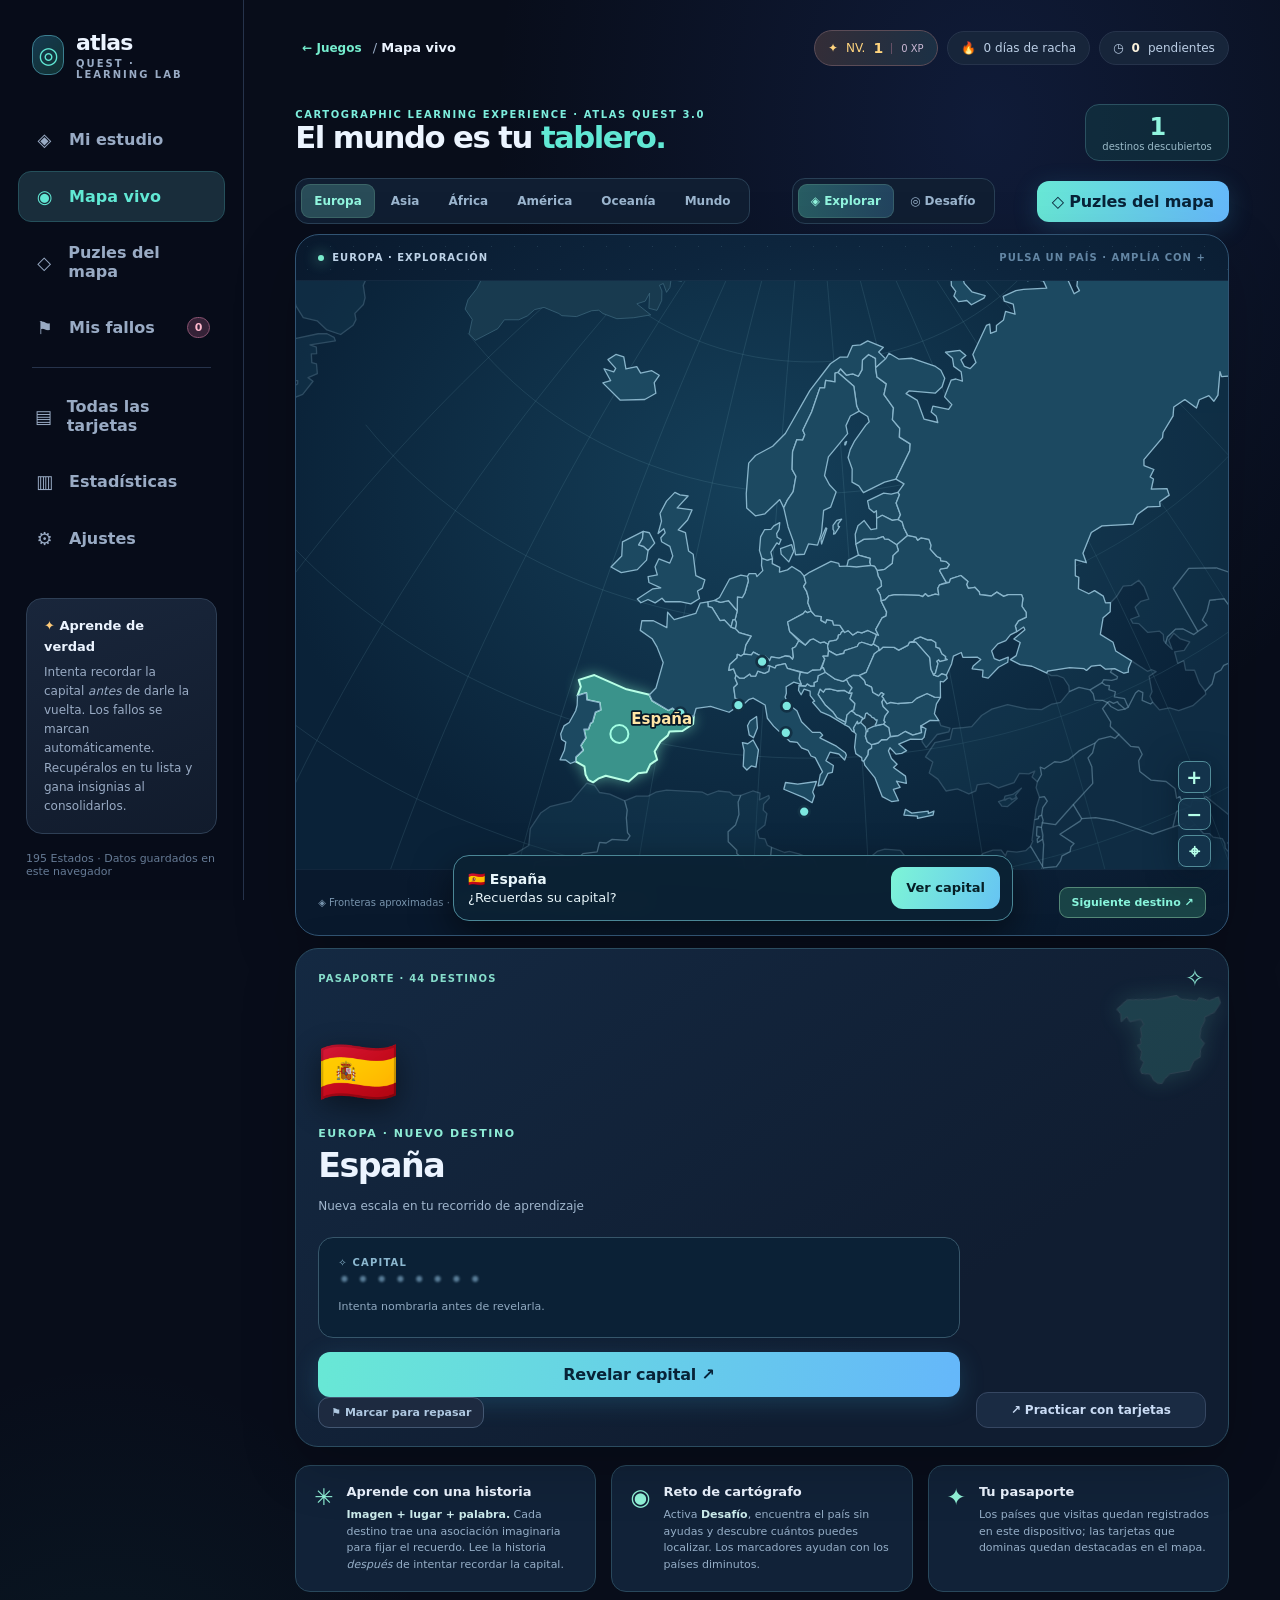
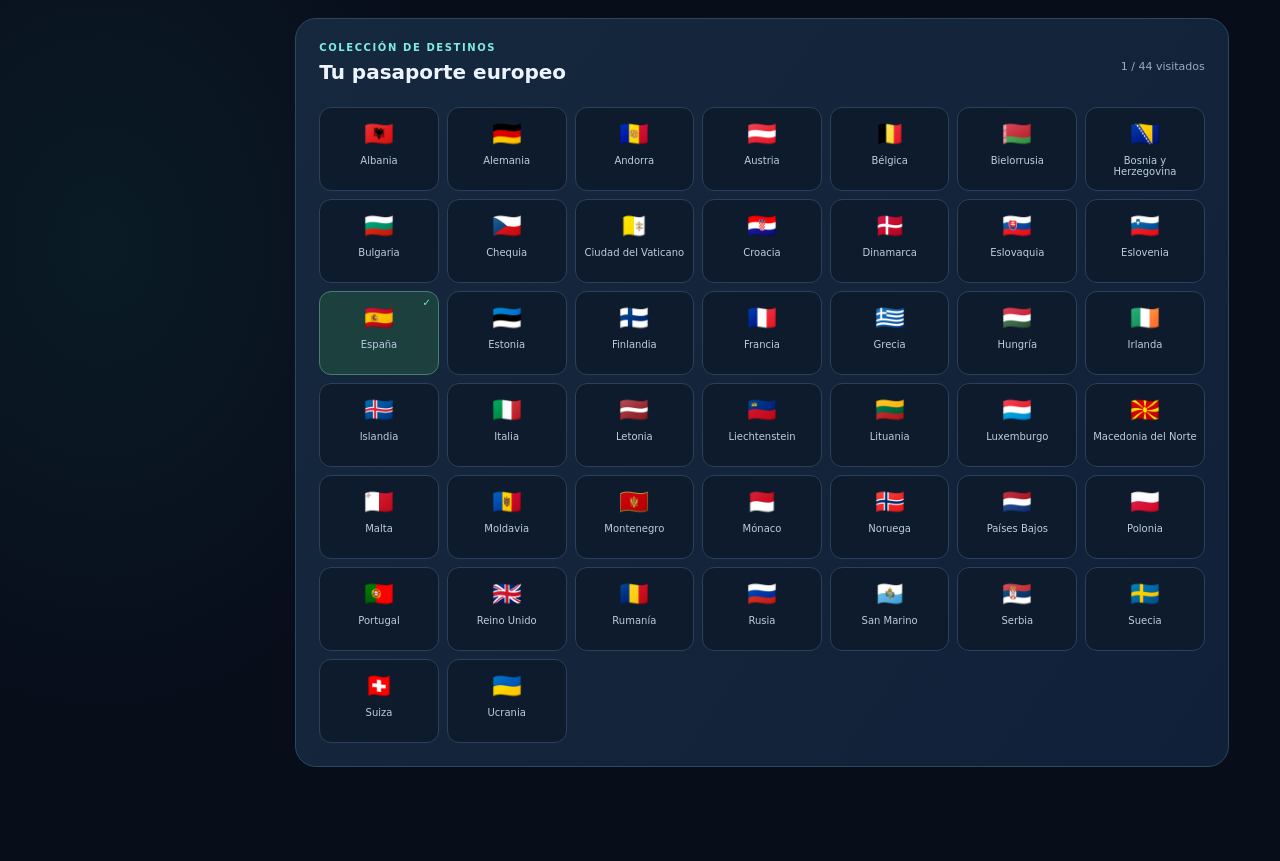
==== commit cafab6e2: "Capitales: mapa protagonista, desafío con pistas y diseño móvil - Corrige 10 capitales mal geolocali" ====
--- a/public/capitales/index.html
+++ b/public/capitales/index.html
@@ -2766,6 +2766,598 @@
     padding: 5px;
   }
 }
+
+/* ── Capa 4 · mapa protagonista, jerarquía y móvil ───────────────────────── */
+.sr-only {
+  position: absolute;
+  width: 1px;
+  height: 1px;
+  overflow: hidden;
+  clip: rect(0 0 0 0);
+  white-space: nowrap;
+}
+.nav-sep {
+  height: 1px;
+  background: var(--line);
+  margin: 8px 14px;
+}
+.pill-due {
+  font: inherit;
+  font-size: 12px;
+  cursor: pointer;
+}
+.pill-due:hover {
+  border-color: #4b8796;
+  color: var(--text);
+}
+/* Cabeceras compactas en las vistas de mapa: lo primero que se ve es el tablero. */
+body[data-view="mapa"] .map-heading-row,
+body[data-view="puzzles"] .map-heading-row {
+  margin-bottom: 14px;
+}
+body[data-view="mapa"] .map-heading-row .subheading,
+body[data-view="puzzles"] .map-heading-row .subheading {
+  display: none;
+}
+body[data-view="mapa"] .map-heading-row .heading,
+body[data-view="puzzles"] .map-heading-row .heading {
+  font-size: clamp(24px, 2.4vw, 34px);
+}
+body[data-view="mapa"] .map-heading-row .map-counter,
+body[data-view="puzzles"] .map-heading-row .map-counter {
+  padding: 8px 16px;
+  border-radius: 14px;
+}
+body[data-view="mapa"] .map-counter strong,
+body[data-view="puzzles"] .map-counter strong {
+  font-size: 24px;
+}
+#atlas-map,
+#puzzle-svg {
+  height: clamp(420px, calc(100vh - 250px), 900px);
+  min-height: 420px;
+  max-height: none;
+}
+.map-coast.foreign,
+.puzzle-land.foreign {
+  opacity: 0.28;
+  pointer-events: none;
+}
+.map-coast:focus-visible,
+.puzzle-land:focus-visible {
+  outline: none;
+  fill: #3f8f93;
+  stroke: #fff;
+}
+.map-coast.missed,
+.puzzle-land.target.missed {
+  fill: #a7783a;
+  stroke: #ffe1a3;
+}
+.map-target.wrong {
+  fill: #ff8fa6;
+}
+.atlas-names {
+  display: none;
+}
+.mk-zoomed .atlas-names {
+  display: inline;
+}
+.atlas-names .mk-label {
+  font-size: 11px;
+  font-weight: 700;
+  fill: #cfe6ee;
+}
+#atlas-map.is-challenge .map-coast:hover {
+  fill: #3a7882;
+}
+.puzzle-land.wrong {
+  fill: #a44f6b;
+  stroke: #ffadbc;
+}
+.mk-hud .puzzle-answers.mk-options {
+  width: min(560px, 100%);
+  display: grid;
+  grid-template-columns: 1fr 1fr;
+  gap: 8px;
+  margin: 0;
+}
+.mk-hud .mk-options .puzzle-answer {
+  min-height: 46px;
+  box-shadow: 0 10px 26px #0007;
+  background: #0f2b3ef0;
+}
+.puzzle-answer kbd {
+  font: inherit;
+  font-size: 11px;
+  opacity: 0.6;
+  margin-right: 4px;
+}
+.missed-list {
+  margin: 8px 0 0;
+  padding-left: 18px;
+  line-height: 1.7;
+}
+.puzzle-region-pick select {
+  color: #c8fff1;
+  background: #192d3e;
+  border: 1px solid #2c4a5c;
+  border-radius: 10px;
+  padding: 9px 15px;
+  min-height: 42px;
+  font: inherit;
+  font-size: 13px;
+}
+.mobile-badge {
+  position: absolute;
+  top: 2px;
+  right: calc(50% - 22px);
+  min-width: 18px;
+  padding: 1px 5px;
+  border-radius: 99px;
+  background: #ff8fa6;
+  color: #2a0d17;
+  font-size: 10px;
+  font-weight: 900;
+}
+.more-sheet {
+  position: fixed;
+  inset: 0;
+  z-index: 19;
+  background: #02060ecc;
+  display: flex;
+  align-items: flex-end;
+}
+.more-sheet[hidden] {
+  display: none;
+}
+.more-panel {
+  width: 100%;
+  display: grid;
+  gap: 4px;
+  padding: 14px 12px calc(84px + env(safe-area-inset-bottom));
+  background: #0d1a2c;
+  border-top: 1px solid #2f4a63;
+  border-radius: 22px 22px 0 0;
+  animation: mk-rise 0.2s ease;
+}
+.more-panel button,
+.more-panel a {
+  display: flex;
+  align-items: center;
+  gap: 12px;
+  min-height: 52px;
+  padding: 12px 14px;
+  border: 0;
+  border-radius: 14px;
+  background: #142338;
+  color: var(--text);
+  font: inherit;
+  font-size: 15px;
+  font-weight: 650;
+  text-decoration: none;
+  text-align: left;
+}
+.more-panel button.active {
+  color: var(--cyan);
+  background: #183041;
+}
+@media (max-width: 840px) {
+  .main {
+    padding: 12px 12px calc(86px + env(safe-area-inset-bottom));
+  }
+  .topbar {
+    margin-bottom: 14px;
+    gap: 8px;
+  }
+  .breadcrumb {
+    font-size: 12px;
+    white-space: nowrap;
+    overflow: hidden;
+    text-overflow: ellipsis;
+  }
+  .top-actions {
+    gap: 6px;
+  }
+  .top-actions .pill {
+    padding: 7px 10px;
+    font-size: 11px;
+  }
+  .top-actions .pill:not(.top-level-pill):not(.pill-due) {
+    display: none !important;
+  }
+  .mobile-nav {
+    overflow: visible;
+    justify-content: space-around;
+  }
+  .mobile-nav button {
+    position: relative;
+    flex: 1 1 0;
+    min-height: 52px;
+    padding: 6px 2px;
+    font-size: 11px;
+    font-weight: 650;
+  }
+  body[data-view="mapa"] .map-heading-row,
+  body[data-view="puzzles"] .map-heading-row,
+  body[data-view="mapa"] .map-lower-grid {
+    display: none;
+  }
+  .map-controls,
+  .puzzle-toolbar {
+    flex-wrap: nowrap;
+    overflow-x: auto;
+    gap: 8px;
+    margin: 0 -12px 10px;
+    padding: 0 12px 2px;
+    scrollbar-width: none;
+  }
+  .map-controls::-webkit-scrollbar,
+  .puzzle-toolbar::-webkit-scrollbar {
+    display: none;
+  }
+  .map-controls > *,
+  .puzzle-toolbar > * {
+    flex: 0 0 auto;
+  }
+  .continent-switch,
+  .map-mode,
+  .puzzle-toolbar .map-mode {
+    flex-wrap: nowrap !important;
+    white-space: nowrap;
+  }
+  .puzzle-map-link {
+    display: none !important;
+  }
+  .map-controls {
+    display: flex !important;
+    flex-direction: row !important;
+    align-items: center;
+  }
+  #puzzle-restart {
+    padding: 9px 13px !important;
+    font-size: 13px;
+  }
+  .map-stage,
+  .puzzle-stage {
+    border-radius: 18px;
+    margin: 0 -4px;
+  }
+  .map-stage-top,
+  .puzzle-stage-head {
+    display: none !important;
+  }
+  .map-stage-bottom {
+    padding: 8px 12px;
+  }
+  .map-stage-bottom > span {
+    display: none;
+  }
+  /* El mapa ocupa el alto disponible entre la barra superior y la navegación. */
+  #atlas-map,
+  #puzzle-svg {
+    height: calc(100dvh - 228px);
+    min-height: 340px;
+    max-height: 760px;
+  }
+  .map-zoom,
+  .puzzle-zoom {
+    right: 8px !important;
+    bottom: auto !important;
+    top: 50%;
+    transform: translateY(-50%);
+  }
+  .map-zoom button,
+  .puzzle-zoom button {
+    width: 44px !important;
+    height: 44px !important;
+    font-size: 21px;
+  }
+  #toast {
+    left: 12px;
+    right: 12px;
+    bottom: calc(86px + env(safe-area-inset-bottom));
+    max-width: none;
+  }
+  #view-mapa .discovery-panel,
+  .puzzle-bottom {
+    margin-top: 12px;
+  }
+}
+@media (max-width: 840px) {
+  #view-hoy > .subheading {
+    display: none;
+  }
+  #view-hoy > .heading {
+    font-size: 24px;
+    margin: 0 0 12px;
+  }
+  #view-hoy .journey-hero {
+    min-height: 0;
+  }
+}
+@media (max-width: 530px) {
+  .session-toolbar {
+    display: grid;
+    grid-template-columns: 1fr 1fr;
+    gap: 6px;
+  }
+  .session-toolbar .controls-left,
+  .session-toolbar .controls-right {
+    display: contents;
+  }
+  .session-toolbar .select,
+  .session-toolbar .ghost-btn {
+    min-height: 40px;
+    padding: 8px 10px;
+    font-size: 13px;
+    width: 100%;
+  }
+}
+@media (max-width: 420px) {
+  .mobile-nav .ico {
+    font-size: 19px;
+  }
+  .mk-hud .puzzle-answers.mk-options {
+    grid-template-columns: 1fr 1fr;
+  }
+}
+</style>
+<style id="mapkit-css">
+/* MapKit: escenario de mapa, HUD de misión y gestos. Fuente única: shared/mapkit.css. */
+.mk-map {
+  display: block;
+  width: 100%;
+  touch-action: none;
+  user-select: none;
+  -webkit-user-select: none;
+  -webkit-tap-highlight-color: transparent;
+  cursor: grab;
+  background: radial-gradient(ellipse at 50% 35%, #15405a, #0a2238 75%);
+}
+.mk-map.mk-dragging {
+  cursor: grabbing;
+}
+.mk-map:focus {
+  outline: none;
+}
+.mk-map:focus-visible {
+  outline: 3px solid #75efcf;
+  outline-offset: -3px;
+}
+.mk-map .mk-s {
+  transform: scale(var(--u, 1));
+}
+.mk-map .mk-ocean {
+  fill: transparent;
+}
+.mk-map .mk-grat {
+  fill: none;
+  stroke: #7fb8c42e;
+  stroke-width: 0.8;
+  vector-effect: non-scaling-stroke;
+  pointer-events: none;
+}
+.mk-map .mk-context {
+  fill: #183a4f;
+  stroke: #3f6a80;
+  stroke-width: 0.7;
+  vector-effect: non-scaling-stroke;
+  pointer-events: none;
+}
+.mk-map text {
+  font-family: system-ui, sans-serif;
+}
+.mk-label {
+  fill: #e8f6fb;
+  font-size: 12px;
+  font-weight: 750;
+  paint-order: stroke;
+  stroke: #061827;
+  stroke-width: 3.5px;
+  stroke-linejoin: round;
+  pointer-events: none;
+}
+.mk-label.big {
+  font-size: 15px;
+  font-weight: 850;
+  fill: #ffe6a6;
+}
+.mk-hit {
+  fill: transparent;
+  stroke: none;
+}
+
+/* HUD superpuesto: la pregunta y el resultado viven sobre el mapa, no debajo. */
+.mk-hud {
+  position: absolute;
+  left: 12px;
+  right: 12px;
+  z-index: 6;
+  pointer-events: none;
+  display: flex;
+  justify-content: center;
+}
+.mk-hud > * {
+  pointer-events: auto;
+}
+.mk-hud-top {
+  top: 54px;
+}
+.mk-hud-bottom {
+  bottom: 14px;
+  right: 70px;
+}
+.mk-prompt {
+  max-width: min(640px, 100%);
+  display: flex;
+  align-items: center;
+  gap: 12px;
+  padding: 10px 14px 10px 12px;
+  border-radius: 16px;
+  border: 1px solid #4b8796;
+  background: #0b2133e8;
+  backdrop-filter: blur(10px);
+  -webkit-backdrop-filter: blur(10px);
+  box-shadow: 0 12px 34px #0007;
+  color: #f2fbff;
+}
+.mk-prompt .mk-step {
+  flex: 0 0 auto;
+  min-width: 44px;
+  text-align: center;
+  font-size: 12px;
+  font-weight: 850;
+  color: #0a2230;
+  background: #7cf0d4;
+  border-radius: 10px;
+  padding: 6px 7px;
+  font-variant-numeric: tabular-nums;
+}
+.mk-prompt .mk-question {
+  font-size: clamp(14px, 2.2vw, 18px);
+  font-weight: 800;
+  line-height: 1.25;
+  letter-spacing: -0.01em;
+}
+.mk-prompt .mk-question em {
+  font-style: normal;
+  color: #ffe08e;
+}
+.mk-prompt .mk-sub {
+  display: block;
+  font-size: 11.5px;
+  font-weight: 600;
+  color: #a9cbd8;
+  margin-top: 2px;
+}
+.mk-prompt .mk-score {
+  margin-left: auto;
+  flex: 0 0 auto;
+  font-size: 12px;
+  font-weight: 800;
+  color: #ffe08e;
+  font-variant-numeric: tabular-nums;
+}
+.mk-result {
+  width: min(560px, 100%);
+  display: flex;
+  align-items: center;
+  gap: 12px;
+  padding: 11px 12px 11px 14px;
+  border-radius: 16px;
+  border: 1px solid #4b8796;
+  background: #0b2133f0;
+  backdrop-filter: blur(10px);
+  -webkit-backdrop-filter: blur(10px);
+  box-shadow: 0 14px 38px #0008;
+  color: #e8f6fb;
+  font-size: 13px;
+  line-height: 1.35;
+  animation: mk-rise 0.22s ease;
+}
+.mk-result.good {
+  border-color: #63e6bd;
+  background: #0d3133f2;
+}
+.mk-result.bad {
+  border-color: #ff9bb0;
+  background: #36182af2;
+}
+.mk-result.warm {
+  border-color: #ffc978;
+  background: #33281af2;
+}
+.mk-result b {
+  display: block;
+  font-size: 14px;
+}
+.mk-result button {
+  margin-left: auto;
+  flex: 0 0 auto;
+  min-height: 42px;
+  padding: 9px 15px;
+  border-radius: 12px;
+  border: 0;
+  font: inherit;
+  font-weight: 850;
+  color: #062027;
+  background: linear-gradient(110deg, #7df5d6, #66c4f3);
+  cursor: pointer;
+}
+.mk-tip {
+  position: absolute;
+  left: 50%;
+  bottom: 18px;
+  transform: translateX(-50%);
+  z-index: 7;
+  padding: 8px 13px;
+  border-radius: 99px;
+  background: #061827e6;
+  border: 1px solid #3d6b80;
+  color: #cfe9f2;
+  font-size: 12px;
+  font-weight: 650;
+  pointer-events: none;
+  opacity: 0;
+  transition: opacity 0.25s;
+  white-space: nowrap;
+}
+.mk-tip.show {
+  opacity: 1;
+}
+@keyframes mk-rise {
+  from {
+    transform: translateY(10px);
+    opacity: 0;
+  }
+}
+@keyframes mk-ping {
+  0% {
+    transform: scale(0.6);
+    opacity: 0.95;
+  }
+  100% {
+    transform: scale(2.6);
+    opacity: 0;
+  }
+}
+.mk-ping {
+  fill: none;
+  stroke: #ffe08e;
+  stroke-width: 3;
+  transform-box: fill-box;
+  transform-origin: center;
+  animation: mk-ping 1.6s ease-out infinite;
+}
+@media (max-width: 840px) {
+  .mk-hud-top {
+    top: 10px;
+    left: 8px;
+    right: 8px;
+  }
+  .mk-hud-bottom {
+    left: 8px;
+    right: 8px;
+    bottom: 8px;
+  }
+  .mk-prompt {
+    width: 100%;
+    padding: 8px 10px;
+    border-radius: 14px;
+  }
+  .mk-result {
+    width: 100%;
+    font-size: 12.5px;
+    padding: 9px 9px 9px 12px;
+  }
+}
+@media (prefers-reduced-motion: reduce) {
+  .mk-result,
+  .mk-ping {
+    animation: none;
+  }
+}
 </style>
 </head>
 <body>
@@ -2776,11 +3368,14 @@
       <div>atlas<small>QUEST · LEARNING LAB</small></div>
     </div>
     <nav class="nav" aria-label="Secciones">
-      <button class="active" data-view="hoy"><span class="ico">◈</span> Mi estudio</button
-      ><button data-view="mapa"><span class="ico">◉</span> Mapa vivo <span class="nav-new">NUEVO</span></button
-      ><button data-view="tarjetas"><span class="ico">▤</span> Todas las tarjetas</button
+      <button data-view="hoy"><span class="ico">◈</span> Mi estudio</button
+      ><button data-view="mapa"><span class="ico">◉</span> Mapa vivo</button
+      ><button data-view="puzzles"><span class="ico">◇</span> Puzles del mapa</button
       ><button id="nav-mistakes" class="nav-mistakes">
         <span class="ico">⚑</span> Mis fallos <span class="nav-fail-count" id="nav-fail-count">0</span></button
+      >
+      <div class="nav-sep" role="separator"></div>
+      <button data-view="tarjetas"><span class="ico">▤</span> Todas las tarjetas</button
       ><button data-view="estadisticas"><span class="ico">▥</span> Estadísticas</button
       ><button data-view="ajustes"><span class="ico">⚙</span> Ajustes</button>
     </nav>
@@ -2803,76 +3398,12 @@
           <span class="top-level-icon">✦</span> NV. <b id="top-level">1</b> <span class="top-xp" id="top-xp">0 XP</span>
         </div>
         <div class="pill">🔥 <span id="pill-streak">0 días de racha</span></div>
-        <div class="pill">◷ <strong id="pill-due">0</strong> pendientes</div>
-        <div class="avatar">A</div>
+        <button type="button" class="pill pill-due" data-view="hoy" title="Ir a Mi estudio">◷ <strong id="pill-due">0</strong> pendientes</button>
       </div>
     </div>
     <section id="view-hoy" class="view active">
       <h1 class="heading">Un mundo de <span>conocimiento.</span></h1>
       <p class="subheading">Unos minutos al día bastan para avanzar. Aprende a tu ritmo y repasa justo cuando empieza el olvido.</p>
-      <div class="journey-hero" id="journey-hero">
-        <div class="journey-copy">
-          <div class="journey-eyebrow">✦ EXPEDICIÓN 01 · EMPIEZA EN EUROPA</div>
-          <h2>44 países. <em>Mil historias por recordar.</em></h2>
-          <p>Descubre dónde está cada país, conecta una imagen mental con su capital y sigue tu ruta. Hoy empieza tu viaje.</p>
-          <div class="journey-actions">
-            <button class="primary-btn" id="journey-map-btn">◉ Explorar el mapa →</button
-            ><span><b id="europe-journey-count">0</b> / 44 países consolidados</span>
-          </div>
-        </div>
-        <div class="orb-visual" aria-hidden="true">
-          <div class="orb-halo"></div>
-          <div class="orb-earth"><span class="orb-grid"></span><span class="orb-land">✦</span></div>
-          <div class="orb-orbit orb-orbit-one"></div>
-          <div class="orb-orbit orb-orbit-two"></div>
-          <div class="orb-label">EUROPA · 44 DESTINOS</div>
-        </div>
-      </div>
-      <div class="metrics">
-        <div class="metric">
-          <div class="metric-label">Para repasar hoy</div>
-          <div class="metric-value" id="metric-due">0</div>
-          <div class="metric-bottom">Tarjetas cuyo repaso toca</div>
-        </div>
-        <div class="metric">
-          <div class="metric-label">Capitales dominadas</div>
-          <div class="metric-value"><span id="metric-mastered">0</span><small>/ 195</small></div>
-          <div class="metric-bottom">Con repaso a largo plazo</div>
-        </div>
-        <div class="metric">
-          <div class="metric-label">Vistas hoy</div>
-          <div class="metric-value" id="metric-today">0</div>
-          <div class="metric-bottom">Respuestas de esta jornada</div>
-        </div>
-        <div class="metric">
-          <div class="metric-label">Aciertos históricos</div>
-          <div class="metric-value" id="metric-accuracy">—</div>
-          <div class="metric-bottom">Excluye práctica libre</div>
-        </div>
-      </div>
-      <div class="quest-dashboard" aria-label="Tu progreso de aventura">
-        <div class="quest-level-tile">
-          <div class="quest-orbit" aria-hidden="true">✦</div>
-          <div>
-            <div class="quest-label">NIVEL DE EXPLORADOR</div>
-            <div class="quest-level-name" id="level-name">Aprendiz del mapa</div>
-            <div class="quest-level-number" aria-live="polite">Nivel <b id="game-level">1</b> <span id="game-xp">0 XP</span></div>
-            <div class="quest-bar"><i id="xp-bar"></i></div>
-            <div class="quest-sub" id="xp-next">180 XP para el siguiente nivel</div>
-          </div>
-        </div>
-        <div class="quest-mission">
-          <div class="quest-label">🎯 MISIÓN DEL DÍA</div>
-          <div class="quest-mission-row"><b id="mission-count">0 / 10</b><span id="mission-state">10 repasos para completar</span></div>
-          <div class="quest-bar mission-bar"><i id="mission-bar"></i></div>
-          <div class="quest-sub">Cuenta los repasos reales, no las tarjetas giradas.</div>
-        </div>
-        <div class="quest-achievements">
-          <div class="quest-label">🏅 INSIGNIAS DESBLOQUEADAS</div>
-          <div id="achievement-list" class="achievement-icons"></div>
-          <div class="quest-sub" id="achievement-summary">Tu aventura acaba de empezar</div>
-        </div>
-      </div>
       <div class="study-layout">
         <div class="card-panel">
           <div class="session-toolbar">
@@ -2902,7 +3433,6 @@
                 id="restart-btn"
                 type="button"
                 title="Reiniciar la ronda sin borrar tu progreso"
-                title="Iniciar una sesión nueva"
               >
                 ↻ Reiniciar
               </button>
@@ -3000,6 +3530,69 @@
               Antes de girar la tarjeta, intenta recordar la respuesta. El esfuerzo de recuperarla fortalece el aprendizaje.
             </div>
           </div>
+        </div>
+      </div>
+      <div class="quest-dashboard" aria-label="Tu progreso de aventura">
+        <div class="quest-level-tile">
+          <div class="quest-orbit" aria-hidden="true">✦</div>
+          <div>
+            <div class="quest-label">NIVEL DE EXPLORADOR</div>
+            <div class="quest-level-name" id="level-name">Aprendiz del mapa</div>
+            <div class="quest-level-number" aria-live="polite">Nivel <b id="game-level">1</b> <span id="game-xp">0 XP</span></div>
+            <div class="quest-bar"><i id="xp-bar"></i></div>
+            <div class="quest-sub" id="xp-next">180 XP para el siguiente nivel</div>
+          </div>
+        </div>
+        <div class="quest-mission">
+          <div class="quest-label">🎯 MISIÓN DEL DÍA</div>
+          <div class="quest-mission-row"><b id="mission-count">0 / 10</b><span id="mission-state">10 repasos para completar</span></div>
+          <div class="quest-bar mission-bar"><i id="mission-bar"></i></div>
+          <div class="quest-sub">Cuenta los repasos reales, no las tarjetas giradas.</div>
+        </div>
+        <div class="quest-achievements">
+          <div class="quest-label">🏅 INSIGNIAS DESBLOQUEADAS</div>
+          <div id="achievement-list" class="achievement-icons"></div>
+          <div class="quest-sub" id="achievement-summary">Tu aventura acaba de empezar</div>
+        </div>
+      </div>
+      <div class="metrics">
+        <div class="metric">
+          <div class="metric-label">Para repasar hoy</div>
+          <div class="metric-value" id="metric-due">0</div>
+          <div class="metric-bottom">Tarjetas cuyo repaso toca</div>
+        </div>
+        <div class="metric">
+          <div class="metric-label">Capitales dominadas</div>
+          <div class="metric-value"><span id="metric-mastered">0</span><small>/ 195</small></div>
+          <div class="metric-bottom">Con repaso a largo plazo</div>
+        </div>
+        <div class="metric">
+          <div class="metric-label">Vistas hoy</div>
+          <div class="metric-value" id="metric-today">0</div>
+          <div class="metric-bottom">Respuestas de esta jornada</div>
+        </div>
+        <div class="metric">
+          <div class="metric-label">Aciertos históricos</div>
+          <div class="metric-value" id="metric-accuracy">—</div>
+          <div class="metric-bottom">Excluye práctica libre</div>
+        </div>
+      </div>
+      <div class="journey-hero" id="journey-hero">
+        <div class="journey-copy">
+          <div class="journey-eyebrow">✦ EXPEDICIÓN 01 · EMPIEZA EN EUROPA</div>
+          <h2>44 países. <em>Mil historias por recordar.</em></h2>
+          <p>Descubre dónde está cada país, conecta una imagen mental con su capital y sigue tu ruta. Hoy empieza tu viaje.</p>
+          <div class="journey-actions">
+            <button class="primary-btn" id="journey-map-btn">◉ Explorar el mapa →</button
+            ><span><b id="europe-journey-count">0</b> / 44 países consolidados</span>
+          </div>
+        </div>
+        <div class="orb-visual" aria-hidden="true">
+          <div class="orb-halo"></div>
+          <div class="orb-earth"><span class="orb-grid"></span><span class="orb-land">✦</span></div>
+          <div class="orb-orbit orb-orbit-one"></div>
+          <div class="orb-orbit orb-orbit-two"></div>
+          <div class="orb-label">EUROPA · 44 DESTINOS</div>
         </div>
       </div>
       <div class="footer-note">
@@ -3262,18 +3855,481 @@
   </main>
 </div>
 <nav class="mobile-nav" aria-label="Navegación móvil">
-  <button class="active" data-view="hoy"><span class="ico">◈</span>Estudiar</button
-  ><button data-view="mapa"><span class="ico">◉</span>Mapa</button><button data-view="tarjetas"><span class="ico">▤</span>Tarjetas</button
-  ><button data-view="estadisticas"><span class="ico">▥</span>Progreso</button
-  ><button id="mobile-mistakes"><span class="ico">⚑</span>Fallos</button
-  ><button data-view="ajustes"><span class="ico">⚙</span>Ajustes</button>
+  <button data-view="hoy"><span class="ico">◈</span>Estudiar</button
+  ><button data-view="mapa"><span class="ico">◉</span>Mapa</button
+  ><button data-view="puzzles"><span class="ico">◇</span>Puzles</button
+  ><button id="mobile-mistakes"><span class="ico">⚑</span>Fallos<span class="mobile-badge" id="mobile-fail-count" hidden></span></button
+  ><button id="mobile-more" aria-haspopup="true" aria-expanded="false" aria-controls="more-sheet"><span class="ico">☰</span>Más</button>
 </nav>
+<div class="more-sheet" id="more-sheet" hidden>
+  <div class="more-panel" role="menu" aria-label="Más secciones">
+    <button role="menuitem" data-view="tarjetas"><span class="ico">▤</span> Todas las tarjetas</button>
+    <button role="menuitem" data-view="estadisticas"><span class="ico">▥</span> Estadísticas</button>
+    <button role="menuitem" data-view="ajustes"><span class="ico">⚙</span> Ajustes y copia de seguridad</button>
+    <a role="menuitem" href="../index.html"><span class="ico">←</span> Volver a los juegos</a>
+  </div>
+</div>
 <div class="xp-fx-layer" id="xp-fx-layer" aria-hidden="true"></div>
 <div role="status" aria-live="polite" id="toast"></div>
+<script id="mapkit-js">
+// MapKit: proyecciones, trazado SVG y cámara táctil compartidos por los juegos de Atlas Quest.
+// Fuente única: shared/mapkit.js. `python3 scripts/sync_shared.py` lo copia dentro de cada juego.
+const MapKit = (() => {
+  const RAD = Math.PI / 180;
+  const SCALE = 1000;
+  const reducedMotion = () => window.matchMedia("(prefers-reduced-motion: reduce)").matches;
+
+  // Lambert acimutal equivalente: conserva áreas y formas razonables en encuadres continentales.
+  function laea(lon0, lat0) {
+    const sp0 = Math.sin(lat0 * RAD),
+      cp0 = Math.cos(lat0 * RAD);
+    const project = (lon, lat) => {
+      const dl = (((lon - lon0 + 540) % 360) - 180) * RAD,
+        p = lat * RAD;
+      const cosc = sp0 * Math.sin(p) + cp0 * Math.cos(p) * Math.cos(dl);
+      const k = Math.sqrt(2 / Math.max(1e-9, 1 + cosc));
+      return [SCALE * k * Math.cos(p) * Math.sin(dl), -SCALE * k * (cp0 * Math.sin(p) - sp0 * Math.cos(p) * Math.cos(dl))];
+    };
+    // Solo se dibuja el hemisferio visible ampliado: evita trazos que cruzan el disco desde el antípoda.
+    project.visible = (lon, lat) => sp0 * Math.sin(lat * RAD) + cp0 * Math.cos(lat * RAD) * Math.cos((lon - lon0) * RAD) > -0.5;
+    return project;
+  }
+
+  // Equal Earth (Šavrič, Patterson y Jenny, 2018) para la vista mundial.
+  function equalEarth(lon0 = 0) {
+    const A1 = 1.340264,
+      A2 = -0.081106,
+      A3 = 0.000893,
+      A4 = 0.003796,
+      M = Math.sqrt(3) / 2;
+    const project = (lon, lat) => {
+      const l = (((lon - lon0 + 540) % 360) - 180) * RAD,
+        t = Math.asin(M * Math.sin(lat * RAD)),
+        t2 = t * t,
+        t6 = t2 * t2 * t2;
+      const x = (l * Math.cos(t)) / (M * (A1 + 3 * A2 * t2 + t6 * (7 * A3 + 9 * A4 * t2)));
+      const y = t * (A1 + A2 * t2 + t6 * (A3 + A4 * t2));
+      return [SCALE * x, -SCALE * y];
+    };
+    project.visible = () => true;
+    return project;
+  }
+
+  function ringPath(ring, project, close = true) {
+    let d = "";
+    for (let i = 0; i < ring.length; i++) {
+      const [x, y] = project(ring[i][0], ring[i][1]);
+      d += (i ? "L" : "M") + x.toFixed(1) + "," + y.toFixed(1);
+    }
+    return close ? d + "Z" : d;
+  }
+
+  // polygons: [[ring, hole...], ...]; rings: [[lon, lat], ...]
+  function polygonsPath(polygons, project) {
+    let d = "";
+    for (const poly of polygons) {
+      if (!poly[0]?.some(([lon, lat]) => project.visible(lon, lat))) continue;
+      for (const ring of poly) d += ringPath(ring, project);
+    }
+    return d;
+  }
+
+  function bounds(points, project) {
+    let x0 = Infinity,
+      y0 = Infinity,
+      x1 = -Infinity,
+      y1 = -Infinity;
+    for (const [lon, lat] of points) {
+      if (!project.visible(lon, lat)) continue;
+      const [x, y] = project(lon, lat);
+      x0 = Math.min(x0, x);
+      y0 = Math.min(y0, y);
+      x1 = Math.max(x1, x);
+      y1 = Math.max(y1, y);
+    }
+    return Number.isFinite(x0) ? [x0, y0, x1, y1] : null;
+  }
+
+  // Encuadre geográfico [oeste, sur, este, norte] muestreado por sus bordes (las curvas de la proyección).
+  function boxBounds([w, s, e, n], project) {
+    const pts = [];
+    const span = e >= w ? e - w : e + 360 - w;
+    for (let i = 0; i <= 24; i++) {
+      const lon = w + (span * i) / 24;
+      pts.push([lon, s], [lon, n], [lon, (s + n) / 2]);
+    }
+    for (let j = 0; j <= 12; j++) pts.push([w, s + ((n - s) * j) / 12], [e, s + ((n - s) * j) / 12]);
+    return bounds(pts, project);
+  }
+
+  function graticule(project, [w, s, e, n], step = 10) {
+    let d = "";
+    const span = e >= w ? e - w : e + 360 - w;
+    for (let lat = Math.ceil(s / step) * step; lat <= n; lat += step) {
+      const ring = [];
+      for (let i = 0; i <= 60; i++) ring.push([w + (span * i) / 60, lat]);
+      d += ringPath(
+        ring.filter(([lon, la]) => project.visible(lon, la)),
+        project,
+        false,
+      );
+    }
+    for (let lon = Math.ceil(w / step) * step; lon <= w + span; lon += step) {
+      const ring = [];
+      for (let i = 0; i <= 40; i++) ring.push([lon, s + ((n - s) * i) / 40]);
+      d += ringPath(
+        ring.filter(([lo, la]) => project.visible(lo, la)),
+        project,
+        false,
+      );
+    }
+    return d;
+  }
+
+  // Grupo que mantiene tamaño constante en pantalla (marcadores, letras, etiquetas).
+  function pin(x, y, inner, attrs = "") {
+    return `<g transform="translate(${x.toFixed(1)} ${y.toFixed(1)})" ${attrs}><g class="mk-s">${inner}</g></g>`;
+  }
+
+  // Distancia ortodrómica (km) y rumbo en 8 direcciones, para pistas de «frío/caliente».
+  function distanceKm([lon1, lat1], [lon2, lat2]) {
+    const p1 = lat1 * RAD,
+      p2 = lat2 * RAD,
+      dp = p2 - p1,
+      dl = (lon2 - lon1) * RAD;
+    const a = Math.sin(dp / 2) ** 2 + Math.cos(p1) * Math.cos(p2) * Math.sin(dl / 2) ** 2;
+    return 6371 * 2 * Math.atan2(Math.sqrt(a), Math.sqrt(1 - a));
+  }
+  function bearing([lon1, lat1], [lon2, lat2]) {
+    const p1 = lat1 * RAD,
+      p2 = lat2 * RAD,
+      dl = (lon2 - lon1) * RAD;
+    const y = Math.sin(dl) * Math.cos(p2),
+      x = Math.cos(p1) * Math.sin(p2) - Math.sin(p1) * Math.cos(p2) * Math.cos(dl);
+    return (Math.atan2(y, x) / RAD + 360) % 360;
+  }
+  function compass(deg, names) {
+    return names[Math.round(deg / 45) % 8];
+  }
+
+  class Camera {
+    // world: zona navegable [x0,y0,x1,y1]; home: encuadre inicial; maxZoom respecto al encuadre inicial.
+    constructor(svg, { world, home, maxZoom = 14, pad = 18, onChange, doubleTap = true } = {}) {
+      this.doubleTap = doubleTap;
+      this.svg = svg;
+      this.world = world || home;
+      this.homeRect = home || world;
+      this.maxZoom = maxZoom;
+      this.pad = pad;
+      this.onChange = onChange;
+      this.cx = 0;
+      this.cy = 0;
+      this.s = 1;
+      this.ready = false;
+      this.suppressClick = false;
+      this.pointers = new Map();
+      this.gesture = null;
+      this.frame = 0;
+      svg.setAttribute("preserveAspectRatio", "xMidYMid meet");
+      if (!svg.hasAttribute("tabindex")) svg.setAttribute("tabindex", "0");
+      new ResizeObserver(() => this.resized()).observe(svg);
+      this.bindGestures();
+    }
+    size() {
+      const r = this.svg.getBoundingClientRect();
+      return [Math.max(40, r.width), Math.max(40, r.height)];
+    }
+    hidden() {
+      const r = this.svg.getBoundingClientRect();
+      return r.width < 41 || r.height < 41;
+    }
+    // Al girar el móvil o mostrar una vista oculta se conserva el nivel de zoom relativo al encuadre inicial.
+    resized() {
+      if (this.hidden()) return;
+      if (!this.ready || this.stale) {
+        this.stale = false;
+        this.home(false);
+        return;
+      }
+      this.s = this.scaleFor(this.homeRect) * (this.relative || 1);
+      this.apply();
+    }
+    scaleFor([x0, y0, x1, y1], pad = this.pad) {
+      const [w, h] = this.size();
+      return Math.max((x1 - x0) / Math.max(20, w - 2 * pad), (y1 - y0) / Math.max(20, h - 2 * pad), 1e-6);
+    }
+    limits() {
+      const homeS = this.scaleFor(this.homeRect);
+      // Se permite alejar hasta ver el mundo navegable completo.
+      return { min: homeS / this.maxZoom, max: Math.max(homeS * 1.35, this.scaleFor(this.world, 0) * 1.05) };
+    }
+    get zoom() {
+      return this.scaleFor(this.homeRect) / this.s;
+    }
+    clamp() {
+      const { min, max } = this.limits();
+      this.s = Math.min(max, Math.max(min, this.s));
+      const [w, h] = this.size(),
+        [x0, y0, x1, y1] = this.world;
+      const hw = (w * this.s) / 2,
+        hh = (h * this.s) / 2;
+      // El centro no se aleja del mundo: siempre queda tierra a la vista.
+      this.cx = x1 - x0 > 2 * hw ? Math.min(x1 - hw * 0.3, Math.max(x0 + hw * 0.3, this.cx)) : Math.min(x1, Math.max(x0, this.cx));
+      this.cy = y1 - y0 > 2 * hh ? Math.min(y1 - hh * 0.3, Math.max(y0 + hh * 0.3, this.cy)) : Math.min(y1, Math.max(y0, this.cy));
+    }
+    apply() {
+      if (this.hidden()) {
+        this.stale = true;
+        return;
+      }
+      this.clamp();
+      this.relative = this.s / this.scaleFor(this.homeRect);
+      const [w, h] = this.size();
+      const vw = w * this.s,
+        vh = h * this.s;
+      this.svg.setAttribute("viewBox", `${(this.cx - vw / 2).toFixed(2)} ${(this.cy - vh / 2).toFixed(2)} ${vw.toFixed(2)} ${vh.toFixed(2)}`);
+      this.svg.style.setProperty("--u", this.s.toFixed(4));
+      this.svg.classList.toggle("mk-zoomed", this.zoom > 1.6);
+      this.svg.classList.toggle("mk-closeup", this.zoom > 3.2);
+      this.onChange?.(this);
+    }
+    set(cx, cy, s, animate = false) {
+      cancelAnimationFrame(this.frame);
+      if (!animate || !this.ready || reducedMotion()) {
+        Object.assign(this, { cx, cy, s, ready: true });
+        this.apply();
+        return;
+      }
+      const from = { cx: this.cx, cy: this.cy, s: this.s },
+        start = performance.now(),
+        ms = 420;
+      const step = (t) => {
+        const k = Math.min(1, (t - start) / ms),
+          e = 1 - Math.pow(1 - k, 3);
+        this.cx = from.cx + (cx - from.cx) * e;
+        this.cy = from.cy + (cy - from.cy) * e;
+        this.s = Math.exp(Math.log(from.s) + (Math.log(s) - Math.log(from.s)) * e);
+        this.apply();
+        if (k < 1) this.frame = requestAnimationFrame(step);
+      };
+      this.frame = requestAnimationFrame(step);
+    }
+    // Franjas ocupadas por el HUD (pregunta arriba, resultado abajo): el encuadre las esquiva.
+    insets() {
+      const r = this.svg.getBoundingClientRect();
+      let top = 0,
+        bottom = 0;
+      for (const el of this.svg.parentElement?.querySelectorAll(":scope > .mk-hud:not([hidden])") || []) {
+        const b = el.getBoundingClientRect();
+        if (!b.height) continue;
+        if (b.top - r.top < r.height / 2) top = Math.max(top, b.bottom - r.top);
+        else bottom = Math.max(bottom, r.bottom - b.top);
+      }
+      return { top: Math.min(top, r.height * 0.4), bottom: Math.min(bottom, r.height * 0.45) };
+    }
+    framing([x0, y0, x1, y1], pad, mode = "contain") {
+      const [w, h] = this.size(),
+        { top, bottom } = this.insets();
+      const sx = (x1 - x0) / Math.max(20, w - 2 * pad),
+        sy = (y1 - y0) / Math.max(20, h - top - bottom - 2 * pad);
+      const s = mode === "balanced" && w / h < (x1 - x0) / (y1 - y0) ? Math.sqrt(sx * sy) : Math.max(sx, sy, 1e-6);
+      return [(x0 + x1) / 2, (y0 + y1) / 2 + ((bottom - top) / 2) * s, s];
+    }
+    fit(rect, { animate = true, pad = this.pad, minSize = 0 } = {}) {
+      if (!rect) return;
+      let [x0, y0, x1, y1] = rect;
+      const grow = (a, b) => (b - a < minSize ? [(a + b) / 2 - minSize / 2, (a + b) / 2 + minSize / 2] : [a, b]);
+      [x0, x1] = grow(x0, x1);
+      [y0, y1] = grow(y0, y1);
+      const [cx, cy, s] = this.framing([x0, y0, x1, y1], pad);
+      this.set(cx, cy, s, animate);
+    }
+    setHome(home, world = home) {
+      this.homeRect = home;
+      this.world = world;
+    }
+    // En pantallas verticales se recorta un poco a los lados en lugar de dejar el continente diminuto.
+    home(animate = true) {
+      const [cx, cy, s] = this.framing(this.homeRect, this.pad, "balanced");
+      this.set(cx, cy, s, animate);
+    }
+    toWorld(clientX, clientY) {
+      const r = this.svg.getBoundingClientRect(),
+        [w, h] = this.size();
+      return [this.cx + (clientX - r.left - w / 2) * this.s, this.cy + (clientY - r.top - h / 2) * this.s];
+    }
+    zoomAt(factor, clientX, clientY, animate = false) {
+      const r = this.svg.getBoundingClientRect();
+      if (clientX == null) {
+        clientX = r.left + r.width / 2;
+        clientY = r.top + r.height / 2;
+      }
+      const [wx, wy] = this.toWorld(clientX, clientY);
+      const { min, max } = this.limits();
+      const s = Math.min(max, Math.max(min, this.s / factor));
+      const k = s / this.s;
+      this.set(wx - (wx - this.cx) * k, wy - (wy - this.cy) * k, s, animate);
+    }
+    panBy(dx, dy) {
+      this.cx -= dx * this.s;
+      this.cy -= dy * this.s;
+      this.apply();
+    }
+    bindGestures() {
+      const svg = this.svg;
+      let lastTap = null;
+      const midpoint = () => {
+        const [a, b] = [...this.pointers.values()];
+        return { x: (a.x + b.x) / 2, y: (a.y + b.y) / 2, d: Math.hypot(a.x - b.x, a.y - b.y) || 1 };
+      };
+      svg.addEventListener("pointerdown", (e) => {
+        if (e.pointerType === "mouse" && e.button !== 0) return;
+        cancelAnimationFrame(this.frame);
+        this.pointers.set(e.pointerId, { x: e.clientX, y: e.clientY });
+        if (this.pointers.size === 1) this.gesture = { type: "pan", x: e.clientX, y: e.clientY, cx: this.cx, cy: this.cy, moved: false };
+        else if (this.pointers.size === 2) {
+          const m = midpoint();
+          this.gesture = { type: "pinch", m, s: this.s, anchor: this.toWorld(m.x, m.y), moved: true };
+          for (const id of this.pointers.keys()) svg.setPointerCapture?.(id);
+        }
+      });
+      svg.addEventListener("pointermove", (e) => {
+        if (!this.pointers.has(e.pointerId) || !this.gesture) return;
+        this.pointers.set(e.pointerId, { x: e.clientX, y: e.clientY });
+        const g = this.gesture;
+        if (g.type === "pan") {
+          const dx = e.clientX - g.x,
+            dy = e.clientY - g.y;
+          if (!g.moved && Math.hypot(dx, dy) < 7) return;
+          if (!g.moved) {
+            g.moved = true;
+            svg.setPointerCapture?.(e.pointerId);
+            svg.classList.add("mk-dragging");
+          }
+          this.cx = g.cx - dx * this.s;
+          this.cy = g.cy - dy * this.s;
+          this.apply();
+        } else if (g.type === "pinch" && this.pointers.size === 2) {
+          const m = midpoint(),
+            { min, max } = this.limits();
+          this.s = Math.min(max, Math.max(min, (g.s * g.m.d) / m.d));
+          const r = svg.getBoundingClientRect(),
+            [w, h] = this.size();
+          this.cx = g.anchor[0] - (m.x - r.left - w / 2) * this.s;
+          this.cy = g.anchor[1] - (m.y - r.top - h / 2) * this.s;
+          this.apply();
+        }
+      });
+      const end = (e) => {
+        if (!this.pointers.has(e.pointerId)) return;
+        this.pointers.delete(e.pointerId);
+        const g = this.gesture;
+        if (g?.moved) {
+          this.suppressClick = true;
+          setTimeout(() => (this.suppressClick = false), 140);
+        } else if (this.doubleTap && e.type === "pointerup" && e.pointerType !== "mouse") {
+          // Doble toque: amplía en el punto tocado.
+          const now = performance.now();
+          if (lastTap && now - lastTap.t < 320 && Math.hypot(e.clientX - lastTap.x, e.clientY - lastTap.y) < 30) {
+            this.zoomAt(2, e.clientX, e.clientY, true);
+            lastTap = null;
+          } else lastTap = { t: now, x: e.clientX, y: e.clientY };
+        }
+        svg.classList.remove("mk-dragging");
+        if (this.pointers.size === 1) {
+          const [p] = this.pointers.values();
+          this.gesture = { type: "pan", x: p.x, y: p.y, cx: this.cx, cy: this.cy, moved: true };
+        } else if (!this.pointers.size) this.gesture = null;
+      };
+      svg.addEventListener("pointerup", end);
+      svg.addEventListener("pointercancel", end);
+      svg.addEventListener(
+        "click",
+        (e) => {
+          if (this.suppressClick) {
+            e.stopPropagation();
+            e.preventDefault();
+          }
+        },
+        true,
+      );
+      svg.addEventListener("dblclick", (e) => {
+        e.preventDefault();
+        this.zoomAt(e.shiftKey ? 0.5 : 2, e.clientX, e.clientY, true);
+      });
+      // La rueda solo amplía con Ctrl/⌘ (o pellizco del trackpad) o si el mapa tiene el foco: la página sigue desplazándose.
+      svg.addEventListener(
+        "wheel",
+        (e) => {
+          if (!(e.ctrlKey || e.metaKey || document.activeElement === svg)) {
+            svg.dispatchEvent(new CustomEvent("mk-wheelhint", { bubbles: true }));
+            return;
+          }
+          e.preventDefault();
+          // Un «clic» de rueda (±100) amplía ~1,5×; el pellizco del trackpad envía deltas pequeños y continuos.
+          const delta = Math.max(-40, Math.min(40, e.deltaY * (e.deltaMode === 1 ? 33 : 1)));
+          this.zoomAt(Math.exp(-delta * 0.01), e.clientX, e.clientY);
+        },
+        { passive: false },
+      );
+      svg.addEventListener("pointerdown", () => svg.focus({ preventScroll: true }));
+      svg.addEventListener("keydown", (e) => {
+        const step = 60;
+        const actions = {
+          "+": () => this.zoomAt(1.5, null, null, true),
+          "=": () => this.zoomAt(1.5, null, null, true),
+          "-": () => this.zoomAt(1 / 1.5, null, null, true),
+          0: () => this.home(),
+          ArrowLeft: () => this.panBy(step, 0),
+          ArrowRight: () => this.panBy(-step, 0),
+          ArrowUp: () => this.panBy(0, step),
+          ArrowDown: () => this.panBy(0, -step),
+        };
+        if (!svg.contains(e.target) || e.altKey || e.ctrlKey || e.metaKey || !actions[e.key]) return;
+        e.preventDefault();
+        actions[e.key]();
+      });
+    }
+  }
+
+  // Capas del HUD (pregunta arriba, resultado abajo) dentro del contenedor del mapa.
+  function hud(stage, part, html) {
+    let el = stage.querySelector(":scope > .mk-hud-" + part);
+    if (!el) {
+      el = document.createElement("div");
+      el.className = "mk-hud mk-hud-" + part;
+      stage.append(el);
+    }
+    if (el.dataset.html !== html) {
+      el.innerHTML = html;
+      el.dataset.html = html;
+    }
+    el.hidden = !html;
+    return el;
+  }
+  // Aviso breve cuando la rueda desplaza la página en lugar de ampliar el mapa.
+  function wheelTip(stage, text) {
+    const tip = document.createElement("div");
+    let timer = 0;
+    tip.className = "mk-tip";
+    tip.setAttribute("aria-hidden", "true");
+    stage.append(tip);
+    stage.addEventListener("mk-wheelhint", () => {
+      tip.textContent = typeof text === "function" ? text() : text;
+      tip.classList.add("show");
+      clearTimeout(timer);
+      timer = setTimeout(() => tip.classList.remove("show"), 1400);
+    });
+  }
+
+  return { hud, wheelTip, laea, equalEarth, ringPath, polygonsPath, bounds, boxBounds, graticule, pin, distanceKm, bearing, compass, Camera };
+})();
+</script>
 <script>
 const COUNTRIES=[{"id":"AF","name":"Afganistán","capital":"Kabul","continent":"Asia"},{"id":"AL","name":"Albania","capital":"Tirana","continent":"Europa"},{"id":"DE","name":"Alemania","capital":"Berlín","continent":"Europa"},{"id":"AD","name":"Andorra","capital":"Andorra la Vieja","continent":"Europa"},{"id":"AO","name":"Angola","capital":"Luanda","continent":"África"},{"id":"AG","name":"Antigua y Barbuda","capital":"Saint John’s","continent":"América"},{"id":"SA","name":"Arabia Saudí","capital":"Riad","continent":"Asia"},{"id":"DZ","name":"Argelia","capital":"Argel","continent":"África","aliases":["Algiers"]},{"id":"AR","name":"Argentina","capital":"Buenos Aires","continent":"América"},{"id":"AM","name":"Armenia","capital":"Ereván","continent":"Asia"},{"id":"AU","name":"Australia","capital":"Canberra","continent":"Oceanía"},{"id":"AT","name":"Austria","capital":"Viena","continent":"Europa"},{"id":"AZ","name":"Azerbaiyán","capital":"Bakú","continent":"Asia"},{"id":"BS","name":"Bahamas","capital":"Nasáu","continent":"América"},{"id":"BD","name":"Bangladés","capital":"Daca","continent":"Asia"},{"id":"BB","name":"Barbados","capital":"Bridgetown","continent":"América"},{"id":"BH","name":"Baréin","capital":"Manama","continent":"Asia"},{"id":"BZ","name":"Belice","capital":"Belmopan","continent":"América"},{"id":"BJ","name":"Benín","capital":"Porto Novo","continent":"África","note":"Porto Novo es la capital oficial; la sede del Gobierno está en Cotonú."},{"id":"BE","name":"Bélgica","capital":"Bruselas","continent":"Europa"},{"id":"BY","name":"Bielorrusia","capital":"Minsk","continent":"Europa"},{"id":"BO","name":"Bolivia","capital":"Sucre","continent":"América","note":"Sucre es la capital constitucional; La Paz es la sede del Gobierno.","aliases":["La Paz"]},{"id":"BA","name":"Bosnia y Herzegovina","capital":"Sarajevo","continent":"Europa"},{"id":"BW","name":"Botsuana","capital":"Gaborone","continent":"África"},{"id":"BR","name":"Brasil","capital":"Brasilia","continent":"América"},{"id":"BN","name":"Brunéi","capital":"Bandar Seri Begawan","continent":"Asia"},{"id":"BG","name":"Bulgaria","capital":"Sofía","continent":"Europa"},{"id":"BF","name":"Burkina Faso","capital":"Ouagadougou","continent":"África"},{"id":"BI","name":"Burundi","capital":"Gitega","continent":"África","note":"Gitega es la capital política desde 2019; Bujumbura es la capital económica."},{"id":"BT","name":"Bután","capital":"Timbu","continent":"Asia"},{"id":"CV","name":"Cabo Verde","capital":"Praia","continent":"África"},{"id":"KH","name":"Camboya","capital":"Nom Pen","continent":"Asia"},{"id":"CM","name":"Camerún","capital":"Yaundé","continent":"África"},{"id":"CA","name":"Canadá","capital":"Ottawa","continent":"América"},{"id":"QA","name":"Catar","capital":"Doha","continent":"Asia"},{"id":"TD","name":"Chad","capital":"Yamena","continent":"África","aliases":["N’Djamena","N Djamena","N'Djamena"]},{"id":"CZ","name":"Chequia","capital":"Praga","continent":"Europa"},{"id":"CL","name":"Chile","capital":"Santiago","continent":"América"},{"id":"CN","name":"China","capital":"Pekín","continent":"Asia","aliases":["Beijing"]},{"id":"CY","name":"Chipre","capital":"Nicosia","continent":"Asia"},{"id":"VA","name":"Ciudad del Vaticano","capital":"Ciudad del Vaticano","continent":"Europa","aliases":["Vaticano"]},{"id":"CO","name":"Colombia","capital":"Bogotá","continent":"América"},{"id":"KM","name":"Comoras","capital":"Moroni","continent":"África"},{"id":"KP","name":"Corea del Norte","capital":"Pionyang","continent":"Asia"},{"id":"KR","name":"Corea del Sur","capital":"Seúl","continent":"Asia"},{"id":"CI","name":"Costa de Marfil","capital":"Yamusukro","continent":"África","note":"Yamusukro es la capital oficial; Abiyán concentra importantes instituciones.","aliases":["Yamoussoukro"]},{"id":"CR","name":"Costa Rica","capital":"San José","continent":"América"},{"id":"HR","name":"Croacia","capital":"Zagreb","continent":"Europa"},{"id":"CU","name":"Cuba","capital":"La Habana","continent":"América"},{"id":"DK","name":"Dinamarca","capital":"Copenhague","continent":"Europa"},{"id":"DM","name":"Dominica","capital":"Roseau","continent":"América"},{"id":"EC","name":"Ecuador","capital":"Quito","continent":"América"},{"id":"EG","name":"Egipto","capital":"El Cairo","continent":"África","aliases":["Cairo"]},{"id":"SV","name":"El Salvador","capital":"San Salvador","continent":"América"},{"id":"AE","name":"Emiratos Árabes Unidos","capital":"Abu Dabi","continent":"Asia"},{"id":"ER","name":"Eritrea","capital":"Asmara","continent":"África"},{"id":"SK","name":"Eslovaquia","capital":"Bratislava","continent":"Europa"},{"id":"SI","name":"Eslovenia","capital":"Liubliana","continent":"Europa"},{"id":"ES","name":"España","capital":"Madrid","continent":"Europa"},{"id":"US","name":"Estados Unidos","capital":"Washington D. C.","continent":"América","aliases":["Washington","Washington DC","Washington D.C."]},{"id":"EE","name":"Estonia","capital":"Tallin","continent":"Europa"},{"id":"SZ","name":"Esuatini","capital":"Mbabane","continent":"África","note":"Mbabane es la capital administrativa; Lobamba es la capital legislativa y real.","aliases":["Mbabane","Lobamba"]},{"id":"ET","name":"Etiopía","capital":"Adís Abeba","continent":"África","aliases":["Addis Ababa"]},{"id":"PH","name":"Filipinas","capital":"Manila","continent":"Asia"},{"id":"FI","name":"Finlandia","capital":"Helsinki","continent":"Europa"},{"id":"FJ","name":"Fiyi","capital":"Suva","continent":"Oceanía"},{"id":"FR","name":"Francia","capital":"París","continent":"Europa"},{"id":"GA","name":"Gabón","capital":"Libreville","continent":"África"},{"id":"GM","name":"Gambia","capital":"Banjul","continent":"África"},{"id":"GE","name":"Georgia","capital":"Tiflis","continent":"Asia","aliases":["Tbilisi"]},{"id":"GH","name":"Ghana","capital":"Accra","continent":"África"},{"id":"GD","name":"Granada","capital":"Saint George’s","continent":"América"},{"id":"GR","name":"Grecia","capital":"Atenas","continent":"Europa"},{"id":"GT","name":"Guatemala","capital":"Ciudad de Guatemala","continent":"América","aliases":["Guatemala"]},{"id":"GN","name":"Guinea","capital":"Conakry","continent":"África"},{"id":"GQ","name":"Guinea Ecuatorial","capital":"Ciudad de la Paz","continent":"África","note":"Ciudad de la Paz sustituyó oficialmente a Malabo en enero de 2026.","aliases":["Ciudad de la Paz","Oyala"]},{"id":"GW","name":"Guinea-Bisáu","capital":"Bisáu","continent":"África"},{"id":"GY","name":"Guyana","capital":"Georgetown","continent":"América"},{"id":"HT","name":"Haití","capital":"Puerto Príncipe","continent":"América"},{"id":"HN","name":"Honduras","capital":"Tegucigalpa","continent":"América"},{"id":"HU","name":"Hungría","capital":"Budapest","continent":"Europa"},{"id":"IN","name":"India","capital":"Nueva Delhi","continent":"Asia"},{"id":"ID","name":"Indonesia","capital":"Yakarta","continent":"Asia","note":"Yakarta sigue siendo capital oficial en 2026; está previsto trasladar funciones a Nusantara.","aliases":["Jakarta"]},{"id":"IQ","name":"Irak","capital":"Bagdad","continent":"Asia"},{"id":"IR","name":"Irán","capital":"Teherán","continent":"Asia"},{"id":"IE","name":"Irlanda","capital":"Dublín","continent":"Europa"},{"id":"IS","name":"Islandia","capital":"Reikiavik","continent":"Europa"},{"id":"MH","name":"Islas Marshall","capital":"Majuro","continent":"Oceanía"},{"id":"SB","name":"Islas Salomón","capital":"Honiara","continent":"Oceanía"},{"id":"IL","name":"Israel","capital":"Jerusalén","continent":"Asia","note":"Jerusalén es la capital declarada por Israel; su estatuto internacional está en disputa."},{"id":"IT","name":"Italia","capital":"Roma","continent":"Europa"},{"id":"JM","name":"Jamaica","capital":"Kingston","continent":"América"},{"id":"JP","name":"Japón","capital":"Tokio","continent":"Asia","aliases":["Tokyo"]},{"id":"JO","name":"Jordania","capital":"Amán","continent":"Asia"},{"id":"KZ","name":"Kazajistán","capital":"Astaná","continent":"Asia"},{"id":"KE","name":"Kenia","capital":"Nairobi","continent":"África"},{"id":"KG","name":"Kirguistán","capital":"Biskek","continent":"Asia"},{"id":"KI","name":"Kiribati","capital":"Tarawa Sur","continent":"Oceanía","note":"Tarawa Sur reúne las principales sedes institucionales (incluye Bairiki).","aliases":["South Tarawa","Bairiki"]},{"id":"KW","name":"Kuwait","capital":"Ciudad de Kuwait","continent":"Asia"},{"id":"LA","name":"Laos","capital":"Vientián","continent":"Asia"},{"id":"LS","name":"Lesoto","capital":"Maseru","continent":"África"},{"id":"LV","name":"Letonia","capital":"Riga","continent":"Europa"},{"id":"LR","name":"Liberia","capital":"Monrovia","continent":"África"},{"id":"LY","name":"Libia","capital":"Trípoli","continent":"África"},{"id":"LI","name":"Liechtenstein","capital":"Vaduz","continent":"Europa"},{"id":"LT","name":"Lituania","capital":"Vilna","continent":"Europa"},{"id":"LB","name":"Líbano","capital":"Beirut","continent":"Asia"},{"id":"LU","name":"Luxemburgo","capital":"Luxemburgo","continent":"Europa"},{"id":"MK","name":"Macedonia del Norte","capital":"Skopie","continent":"Europa"},{"id":"MG","name":"Madagascar","capital":"Antananarivo","continent":"África"},{"id":"MY","name":"Malasia","capital":"Kuala Lumpur","continent":"Asia","note":"Kuala Lumpur es la capital; Putrajaya es el centro administrativo federal."},{"id":"MW","name":"Malaui","capital":"Lilongwe","continent":"África"},{"id":"MV","name":"Maldivas","capital":"Malé","continent":"Asia"},{"id":"ML","name":"Mali","capital":"Bamako","continent":"África"},{"id":"MT","name":"Malta","capital":"La Valeta","continent":"Europa"},{"id":"MA","name":"Marruecos","capital":"Rabat","continent":"África"},{"id":"MU","name":"Mauricio","capital":"Port Louis","continent":"África"},{"id":"MR","name":"Mauritania","capital":"Nuakchot","continent":"África","aliases":["Nouakchott"]},{"id":"MX","name":"México","capital":"Ciudad de México","continent":"América"},{"id":"FM","name":"Micronesia","capital":"Palikir","continent":"Oceanía"},{"id":"MD","name":"Moldavia","capital":"Chisináu","continent":"Europa"},{"id":"MN","name":"Mongolia","capital":"Ulán Bator","continent":"Asia"},{"id":"ME","name":"Montenegro","capital":"Podgorica","continent":"Europa"},{"id":"MZ","name":"Mozambique","capital":"Maputo","continent":"África"},{"id":"MC","name":"Mónaco","capital":"Mónaco","continent":"Europa"},{"id":"MM","name":"Myanmar (Birmania)","capital":"Naipyidó","continent":"Asia","aliases":["Naypyidaw","Nay Pyi Taw"]},{"id":"NA","name":"Namibia","capital":"Windhoek","continent":"África"},{"id":"NR","name":"Nauru","capital":"Yaren","continent":"Oceanía","note":"Nauru no tiene capital oficial; Yaren alberga las oficinas gubernamentales.","aliases":["Yaren"]},{"id":"NP","name":"Nepal","capital":"Katmandú","continent":"Asia"},{"id":"NI","name":"Nicaragua","capital":"Managua","continent":"América"},{"id":"NG","name":"Nigeria","capital":"Abuya","continent":"África","aliases":["Abuja"]},{"id":"NE","name":"Níger","capital":"Niamey","continent":"África"},{"id":"NO","name":"Noruega","capital":"Oslo","continent":"Europa"},{"id":"NZ","name":"Nueva Zelanda","capital":"Wellington","continent":"Oceanía"},{"id":"OM","name":"Omán","capital":"Mascate","continent":"Asia"},{"id":"NL","name":"Países Bajos","capital":"Ámsterdam","continent":"Europa","note":"Ámsterdam es la capital constitucional; La Haya es la sede del Gobierno."},{"id":"PK","name":"Pakistán","capital":"Islamabad","continent":"Asia"},{"id":"PW","name":"Palaos","capital":"Ngerulmud","continent":"Oceanía"},{"id":"PS","name":"Palestina","capital":"Jerusalén Este","continent":"Asia","note":"Jerusalén Este es la capital reivindicada por Palestina; Ramala funciona como sede administrativa.","aliases":["Jerusalén oriental","East Jerusalem","Ramala","Ramallah"]},{"id":"PA","name":"Panamá","capital":"Ciudad de Panamá","continent":"América"},{"id":"PG","name":"Papúa Nueva Guinea","capital":"Port Moresby","continent":"Oceanía"},{"id":"PY","name":"Paraguay","capital":"Asunción","continent":"América"},{"id":"PE","name":"Perú","capital":"Lima","continent":"América"},{"id":"PL","name":"Polonia","capital":"Varsovia","continent":"Europa"},{"id":"PT","name":"Portugal","capital":"Lisboa","continent":"Europa"},{"id":"GB","name":"Reino Unido","capital":"Londres","continent":"Europa","aliases":["London"]},{"id":"CF","name":"República Centroafricana","capital":"Bangui","continent":"África"},{"id":"CG","name":"República del Congo","capital":"Brazzaville","continent":"África"},{"id":"CD","name":"República Democrática del Congo","capital":"Kinsasa","continent":"África","aliases":["Kinshasa"]},{"id":"DO","name":"República Dominicana","capital":"Santo Domingo","continent":"América"},{"id":"RW","name":"Ruanda","capital":"Kigali","continent":"África"},{"id":"RO","name":"Rumanía","capital":"Bucarest","continent":"Europa"},{"id":"RU","name":"Rusia","capital":"Moscú","continent":"Europa"},{"id":"WS","name":"Samoa","capital":"Apia","continent":"Oceanía"},{"id":"KN","name":"San Cristóbal y Nieves","capital":"Basseterre","continent":"América"},{"id":"SM","name":"San Marino","capital":"San Marino","continent":"Europa"},{"id":"VC","name":"San Vicente y las Granadinas","capital":"Kingstown","continent":"América"},{"id":"LC","name":"Santa Lucía","capital":"Castries","continent":"América"},{"id":"ST","name":"Santo Tomé y Príncipe","capital":"Santo Tomé","continent":"África","aliases":["São Tomé"]},{"id":"SN","name":"Senegal","capital":"Dakar","continent":"África"},{"id":"RS","name":"Serbia","capital":"Belgrado","continent":"Europa"},{"id":"SC","name":"Seychelles","capital":"Victoria","continent":"África"},{"id":"SL","name":"Sierra Leona","capital":"Freetown","continent":"África"},{"id":"SG","name":"Singapur","capital":"Singapur","continent":"Asia"},{"id":"SY","name":"Siria","capital":"Damasco","continent":"Asia"},{"id":"SO","name":"Somalia","capital":"Mogadiscio","continent":"África"},{"id":"LK","name":"Sri Lanka","capital":"Sri Jayawardenepura Kotte","continent":"Asia","note":"Sri Jayawardenepura Kotte es la capital legislativa; Colombo es el principal centro económico y administrativo.","aliases":["Sri Jayawardenepura","Kotte"]},{"id":"ZA","name":"Sudáfrica","capital":"Pretoria","continent":"África","note":"Sudáfrica tiene tres capitales: Pretoria (ejecutiva), Ciudad del Cabo (legislativa) y Bloemfontein (judicial).","aliases":["Pretoria","Ciudad del Cabo","Bloemfontein"]},{"id":"SD","name":"Sudán","capital":"Jartum","continent":"África"},{"id":"SS","name":"Sudán del Sur","capital":"Juba","continent":"África"},{"id":"SE","name":"Suecia","capital":"Estocolmo","continent":"Europa"},{"id":"CH","name":"Suiza","capital":"Berna","continent":"Europa","note":"Berna es la ciudad federal; su posición equivale funcionalmente a la capital."},{"id":"SR","name":"Surinam","capital":"Paramaribo","continent":"América"},{"id":"TH","name":"Tailandia","capital":"Bangkok","continent":"Asia"},{"id":"TZ","name":"Tanzania","capital":"Dodoma","continent":"África"},{"id":"TJ","name":"Tayikistán","capital":"Dusambé","continent":"Asia"},{"id":"TL","name":"Timor Oriental","capital":"Dili","continent":"Asia"},{"id":"TG","name":"Togo","capital":"Lomé","continent":"África"},{"id":"TO","name":"Tonga","capital":"Nukualofa","continent":"Oceanía"},{"id":"TT","name":"Trinidad y Tobago","capital":"Port of Spain","continent":"América"},{"id":"TM","name":"Turkmenistán","capital":"Asjabad","continent":"Asia"},{"id":"TR","name":"Turquía","capital":"Ankara","continent":"Asia","aliases":["Ankara"]},{"id":"TV","name":"Tuvalu","capital":"Funafuti","continent":"Oceanía"},{"id":"TN","name":"Túnez","capital":"Túnez","continent":"África"},{"id":"UA","name":"Ucrania","capital":"Kiev","continent":"Europa","aliases":["Kyiv","Kiyiv"]},{"id":"UG","name":"Uganda","capital":"Kampala","continent":"África"},{"id":"UY","name":"Uruguay","capital":"Montevideo","continent":"América"},{"id":"UZ","name":"Uzbekistán","capital":"Taskent","continent":"Asia"},{"id":"VU","name":"Vanuatu","capital":"Port Vila","continent":"Oceanía"},{"id":"VE","name":"Venezuela","capital":"Caracas","continent":"América"},{"id":"VN","name":"Vietnam","capital":"Hanói","continent":"Asia"},{"id":"YE","name":"Yemen","capital":"Saná","continent":"Asia","note":"Saná es la capital constitucional; la situación del Gobierno está condicionada por el conflicto."},{"id":"DJ","name":"Yibuti","capital":"Yibuti","continent":"África"},{"id":"ZM","name":"Zambia","capital":"Lusaka","continent":"África"},{"id":"ZW","name":"Zimbabue","capital":"Harare","continent":"África"}];
-const GEO={"AF":[[[[61.21,35.65],[62.23,35.27],[62.98,35.4],[63.19,35.86],[63.98,36.01],[64.55,36.31],[64.75,37.11],[65.59,37.31],[65.75,37.66],[66.22,37.39],[67.08,37.36],[68.14,37.02],[68.86,37.34],[69.2,37.15],[69.52,37.61],[70.12,37.59],[70.27,37.74],[70.38,38.14],[70.81,38.49],[71.35,38.26],[71.24,37.95],[71.54,37.91],[71.45,37.07],[71.84,36.74],[72.64,37.05],[73.26,37.5],[74.98,37.42],[75.16,37.13],[74.07,36.84],[71.85,36.51],[71.26,36.07],[71.61,35.15],[71.12,34.73],[71.16,34.35],[70.88,33.99],[69.93,34.02],[70.32,33.36],[69.69,33.11],[69.26,32.5],[69.32,31.9],[68.93,31.62],[68.56,31.71],[67.79,31.58],[67.68,31.3],[66.94,31.3],[66.38,30.74],[66.35,29.89],[65.05,29.47],[64.35,29.56],[64.15,29.34],[63.55,29.47],[62.55,29.32],[60.87,29.83],[61.78,30.74],[61.7,31.38],[60.94,31.55],[60.86,32.18],[60.54,32.98],[60.96,33.53],[60.53,33.68],[61.21,35.65]]]],"AL":[[[[20.59,41.86],[20.46,41.52],[20.61,41.09],[21.02,40.84],[21.0,40.58],[20.67,40.44],[20.61,40.11],[20.15,39.62],[19.98,39.69],[19.96,39.92],[19.41,40.25],[19.32,40.73],[19.54,41.72],[19.37,41.88],[19.3,42.2],[19.74,42.69],[19.8,42.5],[20.07,42.59],[20.52,42.22],[20.59,41.86]]]],"DE":[[[[9.92,54.98],[9.94,54.6],[10.95,54.36],[10.94,54.01],[11.96,54.2],[12.52,54.47],[13.65,54.08],[14.12,53.76],[14.35,53.25],[14.07,52.98],[14.44,52.62],[14.69,52.09],[14.61,51.75],[15.02,51.11],[14.57,51.0],[14.31,51.12],[14.06,50.93],[12.24,50.27],[12.52,49.55],[13.6,48.88],[13.24,48.42],[12.88,48.29],[13.03,47.64],[12.93,47.47],[12.62,47.67],[12.14,47.7],[11.43,47.52],[10.54,47.57],[10.4,47.3],[9.9,47.58],[9.59,47.53],[8.52,47.83],[8.32,47.61],[7.47,47.62],[7.59,48.33],[8.1,49.02],[6.66,49.2],[6.19,49.46],[6.24,49.9],[6.04,50.13],[6.16,50.8],[5.99,51.85],[6.59,51.85],[6.84,52.23],[7.09,53.14],[6.91,53.48],[7.1,53.69],[7.94,53.75],[8.12,53.53],[8.8,54.02],[8.57,54.4],[8.53,54.96],[9.28,54.83],[9.92,54.98]]]],"AO":[[[[16.33,-5.88],[16.86,-7.22],[17.47,-8.07],[18.46,-7.85],[19.02,-7.99],[19.42,-7.16],[20.04,-7.12],[20.09,-6.94],[20.6,-6.94],[20.51,-7.3],[21.73,-7.29],[21.75,-7.92],[21.95,-8.31],[21.8,-8.91],[21.88,-9.52],[22.21,-9.89],[22.16,-11.08],[23.46,-10.87],[23.91,-10.93],[24.02,-11.24],[23.9,-11.72],[24.08,-12.19],[23.93,-12.57],[24.02,-12.91],[21.93,-12.9],[21.89,-16.08],[23.22,-17.52],[21.38,-17.93],[18.96,-17.79],[18.26,-17.31],[14.06,-17.42],[13.46,-16.97],[12.81,-16.94],[11.73,-17.3],[11.64,-16.67],[12.18,-14.45],[12.74,-13.14],[13.63,-12.04],[13.74,-11.3],[13.69,-10.73],[13.39,-10.37],[12.88,-9.17],[13.24,-8.56],[12.73,-6.93],[12.23,-6.29],[12.32,-6.1],[13.38,-5.86],[16.33,-5.88]]],[[[12.44,-5.68],[12.18,-5.79],[11.91,-5.04],[12.62,-4.44],[13.0,-4.78],[12.63,-4.99],[12.47,-5.25],[12.44,-5.68]]]],"SA":[[[[42.78,16.35],[42.65,16.77],[42.35,17.08],[42.27,17.47],[41.75,17.83],[41.22,18.67],[40.94,19.49],[40.25,20.17],[39.8,20.34],[39.14,21.29],[39.02,21.99],[39.07,22.58],[38.49,23.69],[38.02,24.08],[37.48,24.29],[37.15,24.86],[37.21,25.08],[36.93,25.6],[36.64,25.83],[36.25,26.57],[35.13,28.06],[34.63,28.06],[34.96,29.36],[36.07,29.2],[36.5,29.51],[36.74,29.87],[37.5,30.0],[37.67,30.34],[38.0,30.51],[37.0,31.51],[39.0,32.01],[39.2,32.16],[40.4,31.89],[41.89,31.19],[44.71,29.18],[47.46,29.0],[47.71,28.53],[48.42,28.55],[48.81,27.69],[49.3,27.46],[49.47,27.11],[50.15,26.69],[50.21,26.28],[50.11,25.94],[50.24,25.61],[50.53,25.33],[50.81,24.75],[51.11,24.56],[51.39,24.63],[52.0,23.0],[55.01,22.5],[55.21,22.71],[55.67,22.0],[55.0,20.0],[52.0,19.0],[49.12,18.62],[48.18,18.17],[47.47,17.12],[47.0,16.95],[46.75,17.28],[46.37,17.23],[45.22,17.43],[43.79,17.32],[43.38,17.58],[43.12,17.09],[43.22,16.67],[42.78,16.35]]]],"DZ":[[[[12.0,23.47],[8.57,21.57],[5.68,19.6],[4.27,19.16],[3.16,19.06],[3.15,19.69],[2.06,20.14],[1.82,20.61],[-8.68,27.4],[-8.67,28.84],[-7.06,29.58],[-6.06,29.73],[-5.24,30.0],[-4.86,30.5],[-3.69,30.9],[-3.65,31.64],[-3.07,31.72],[-2.62,32.09],[-1.31,32.26],[-1.12,32.65],[-1.39,32.86],[-1.73,33.92],[-1.79,34.53],[-2.17,35.17],[-1.21,35.71],[-0.13,35.89],[0.5,36.3],[1.47,36.61],[4.82,36.87],[5.32,36.72],[6.26,37.11],[7.33,37.12],[7.74,36.89],[8.42,36.95],[8.22,36.43],[8.38,35.48],[8.14,34.66],[7.52,34.1],[7.61,33.34],[8.43,32.75],[8.44,32.51],[9.06,32.1],[9.81,29.42],[9.86,28.96],[9.63,27.14],[9.72,26.51],[9.32,26.09],[9.91,25.37],[9.95,24.94],[10.3,24.38],[10.77,24.56],[11.56,24.1],[12.0,23.47]]]],"AR":[[[[-65.5,-55.2],[-66.45,-55.25],[-66.96,-54.9],[-68.63,-54.87],[-68.63,-52.64],[-67.75,-53.85],[-66.45,-54.45],[-65.05,-54.7],[-65.5,-55.2]]],[[[-64.96,-22.08],[-64.38,-22.8],[-63.99,-21.99],[-62.85,-22.03],[-60.85,-23.88],[-60.03,-24.03],[-58.81,-24.77],[-57.78,-25.16],[-57.63,-25.6],[-58.62,-27.12],[-56.49,-27.55],[-55.7,-27.39],[-54.79,-26.62],[-54.63,-25.74],[-54.13,-25.55],[-53.63,-26.12],[-53.65,-26.92],[-55.16,-27.88],[-57.63,-30.22],[-58.14,-32.04],[-58.13,-33.04],[-58.35,-33.26],[-58.5,-34.43],[-57.23,-35.29],[-57.36,-35.98],[-56.74,-36.41],[-56.79,-36.9],[-57.75,-38.18],[-59.23,-38.72],[-61.24,-38.93],[-62.34,-38.83],[-62.13,-39.42],[-62.33,-40.17],[-62.15,-40.68],[-62.75,-41.03],[-63.77,-41.17],[-64.73,-40.8],[-65.12,-41.06],[-64.98,-42.06],[-64.3,-42.36],[-63.76,-42.04],[-63.46,-42.56],[-64.38,-42.87],[-65.18,-43.5],[-65.33,-44.5],[-65.57,-45.04],[-66.51,-45.04],[-67.29,-45.55],[-67.58,-46.3],[-66.6,-47.03],[-65.64,-47.24],[-65.99,-48.13],[-67.17,-48.7],[-67.82,-49.87],[-68.73,-50.26],[-69.14,-50.73],[-68.82,-51.77],[-68.15,-52.35],[-69.5,-52.14],[-71.91,-52.01],[-72.33,-51.43],[-72.31,-50.68],[-72.98,-50.74],[-73.33,-50.38],[-73.42,-49.32],[-72.65,-48.88],[-72.33,-48.24],[-72.45,-47.74],[-71.92,-46.88],[-71.55,-45.56],[-71.66,-44.97],[-71.22,-44.78],[-71.33,-44.41],[-71.79,-44.21],[-71.46,-43.79],[-71.92,-43.41],[-72.15,-42.25],[-71.75,-42.05],[-71.92,-40.83],[-71.41,-38.92],[-70.81,-38.55],[-71.12,-37.58],[-71.12,-36.66],[-70.36,-36.01],[-70.39,-35.17],[-69.82,-34.19],[-69.81,-33.27],[-70.07,-33.09],[-70.54,-31.37],[-69.92,-30.34],[-70.01,-29.37],[-69.66,-28.46],[-69.0,-27.52],[-68.3,-26.9],[-68.59,-26.51],[-68.39,-26.19],[-68.42,-24.52],[-67.33,-24.03],[-66.99,-22.99],[-67.11,-22.74],[-66.27,-21.83],[-64.96,-22.08]]]],"AM":[[[[43.58,41.09],[44.97,41.25],[45.18,40.99],[45.56,40.81],[45.36,40.56],[45.89,40.22],[45.61,39.9],[46.48,39.46],[46.51,38.77],[46.14,38.74],[45.74,39.32],[45.74,39.47],[45.3,39.47],[45.0,39.74],[44.79,39.71],[44.4,40.01],[43.66,40.25],[43.75,40.74],[43.58,41.09]]]],"AU":[[[[145.4,-40.79],[146.36,-41.14],[147.69,-40.81],[148.29,-40.88],[148.36,-42.06],[148.02,-42.41],[147.91,-43.21],[147.56,-42.94],[146.87,-43.63],[146.05,-43.55],[145.43,-42.69],[145.3,-42.03],[144.72,-41.16],[144.74,-40.7],[145.4,-40.79]]],[[[143.56,-13.76],[143.92,-14.55],[144.56,-14.17],[145.37,-14.98],[145.27,-15.43],[145.49,-16.29],[145.64,-16.78],[145.89,-16.91],[146.16,-17.76],[146.06,-18.28],[146.39,-18.96],[147.47,-19.48],[148.85,-20.39],[148.72,-20.63],[149.29,-21.26],[149.68,-22.34],[150.08,-22.12],[150.48,-22.56],[150.73,-22.4],[150.9,-23.46],[152.86,-25.27],[153.14,-26.07],[153.09,-27.26],[153.57,-28.11],[153.51,-29.0],[153.07,-30.35],[153.09,-30.92],[152.89,-31.64],[152.45,-32.55],[151.71,-33.04],[151.01,-34.31],[150.71,-35.17],[150.33,-35.67],[150.08,-36.42],[149.95,-37.11],[150.0,-37.43],[149.42,-37.77],[148.3,-37.81],[147.38,-38.22],[146.32,-39.04],[145.49,-38.59],[144.88,-38.42],[145.03,-37.9],[144.49,-38.09],[143.61,-38.81],[140.64,-38.02],[139.99,-37.4],[139.57,-36.14],[139.08,-35.73],[138.12,-35.61],[138.45,-35.13],[138.21,-34.38],[137.72,-35.08],[136.83,-35.26],[137.35,-34.71],[137.5,-34.13],[137.89,-33.64],[137.81,-32.9],[137.0,-33.75],[136.37,-34.09],[135.99,-34.89],[135.21,-34.48],[135.24,-33.95],[134.61,-33.22],[134.09,-32.85],[134.27,-32.62],[132.99,-32.01],[132.29,-31.98],[131.33,-31.5],[129.54,-31.59],[127.1,-32.28],[126.15,-32.22],[125.09,-32.73],[124.22,-32.96],[124.03,-33.48],[123.66,-33.89],[122.18,-34.0],[121.3,-33.82],[119.89,-33.98],[119.3,-34.51],[119.01,-34.46],[118.02,-35.06],[116.63,-35.03],[115.56,-34.39],[115.03,-34.2],[115.05,-33.62],[115.55,-33.49],[115.71,-33.26],[115.8,-32.21],[115.69,-31.61],[115.16,-30.6],[115.0,-30.03],[115.04,-29.46],[114.64,-28.81],[114.62,-28.52],[114.17,-28.12],[114.05,-27.33],[113.48,-26.54],[113.34,-26.12],[113.78,-26.55],[113.44,-25.62],[113.94,-25.91],[114.23,-26.3],[114.22,-25.79],[113.39,-24.38],[113.5,-23.81],[113.71,-23.56],[113.84,-23.06],[113.74,-22.48],[114.15,-21.76],[114.23,-22.52],[114.65,-21.83],[115.46,-21.5],[115.95,-21.07],[116.71,-20.7],[117.17,-20.62],[117.44,-20.75],[118.23,-20.37],[118.84,-20.26],[118.99,-20.04],[119.25,-19.95],[119.81,-19.98],[120.86,-19.68],[121.4,-19.24],[121.66,-18.71],[122.24,-18.2],[122.31,-17.25],[123.01,-16.41],[123.43,-17.27],[123.86,-17.07],[123.5,-16.6],[123.82,-16.11],[124.26,-16.33],[124.38,-15.57],[124.93,-15.08],[125.17,-14.68],[125.67,-14.51],[125.69,-14.23],[126.13,-14.35],[126.14,-14.1],[127.07,-13.82],[127.8,-14.28],[128.36,-14.87],[129.62,-14.97],[129.41,-14.42],[129.89,-13.62],[130.34,-13.36],[130.18,-13.11],[130.62,-12.54],[131.22,-12.18],[131.74,-12.3],[132.58,-12.11],[132.56,-11.6],[131.82,-11.27],[132.36,-11.13],[133.02,-11.38],[133.55,-11.79],[134.39,-12.04],[134.68,-11.94],[135.3,-12.25],[135.88,-11.96],[136.26,-12.05],[136.49,-11.86],[136.95,-12.35],[136.69,-12.89],[136.31,-13.29],[135.96,-13.32],[136.08,-13.72],[135.43,-14.72],[135.5,-15.0],[136.3,-15.55],[137.07,-15.87],[138.3,-16.81],[138.59,-16.81],[139.11,-17.06],[139.26,-17.37],[140.22,-17.71],[140.88,-17.37],[141.27,-16.39],[141.7,-15.04],[141.52,-13.7],[141.65,-12.94],[141.84,-12.74],[141.69,-12.41],[142.14,-11.04],[142.52,-10.67],[142.8,-11.16],[142.87,-11.78],[143.12,-11.91],[143.16,-12.33],[143.52,-12.83],[143.56,-13.76]]]],"AT":[[[[16.98,48.12],[16.9,47.71],[16.34,47.71],[16.53,47.5],[16.01,46.68],[15.14,46.66],[14.63,46.43],[12.38,46.77],[12.15,47.12],[11.16,46.94],[11.05,46.75],[9.93,46.92],[9.48,47.1],[9.63,47.35],[9.59,47.53],[9.9,47.58],[10.4,47.3],[10.54,47.57],[11.43,47.52],[12.14,47.7],[12.62,47.67],[12.93,47.47],[13.03,47.64],[12.88,48.29],[13.24,48.42],[13.6,48.88],[14.34,48.56],[14.9,48.96],[15.25,49.04],[16.03,48.73],[16.5,48.79],[16.96,48.6],[16.88,48.47],[16.98,48.12]]]],"AZ":[[[[45.0,39.74],[45.3,39.47],[45.74,39.47],[45.74,39.32],[46.14,38.74],[45.46,38.87],[44.95,39.34],[44.79,39.71],[45.0,39.74]]],[[[47.37,41.22],[47.82,41.15],[47.99,41.41],[48.58,41.81],[49.62,40.57],[50.08,40.53],[50.39,40.26],[49.57,40.18],[49.22,39.05],[48.86,38.82],[48.88,38.32],[48.63,38.27],[48.01,38.79],[48.36,39.29],[48.06,39.58],[47.69,39.51],[46.51,38.77],[46.48,39.46],[45.61,39.9],[45.89,40.22],[45.36,40.56],[45.56,40.81],[45.18,40.99],[44.97,41.25],[45.22,41.41],[45.96,41.12],[46.5,41.06],[46.64,41.18],[46.15,41.72],[46.4,41.86],[46.69,41.83],[47.37,41.22]]]],"BS":[[[[-77.53,23.76],[-77.78,23.71],[-78.03,24.29],[-78.41,24.58],[-78.19,25.21],[-77.89,25.17],[-77.54,24.34],[-77.53,23.76]]],[[[-77.82,26.58],[-78.91,26.42],[-78.98,26.79],[-77.85,26.84],[-77.82,26.58]]],[[[-77.0,26.59],[-77.17,25.88],[-77.36,26.01],[-77.34,26.53],[-77.79,27.04],[-77.0,26.59]]]],"BD":[[[[92.67,22.04],[92.65,21.32],[92.3,21.48],[92.37,20.67],[92.08,21.19],[91.83,22.18],[91.42,22.77],[90.5,22.81],[90.59,22.39],[90.27,21.84],[89.85,22.04],[89.7,21.86],[89.03,22.06],[88.88,22.88],[88.53,23.63],[88.7,24.23],[88.08,24.5],[88.31,24.87],[88.93,25.24],[88.21,25.77],[88.56,26.45],[89.36,26.01],[89.83,25.97],[89.92,25.27],[90.87,25.13],[91.8,25.15],[92.38,24.98],[91.92,24.13],[91.47,24.07],[91.16,23.5],[91.71,22.99],[91.87,23.62],[92.15,23.63],[92.67,22.04]]]],"BZ":[[[[-89.23,15.89],[-89.15,17.96],[-89.03,18.0],[-88.85,17.88],[-88.49,18.49],[-88.3,18.5],[-88.3,18.35],[-88.11,18.35],[-88.29,17.64],[-88.2,17.49],[-88.36,16.53],[-88.55,16.27],[-88.73,16.23],[-88.93,15.89],[-89.23,15.89]]]],"BJ":[[[[2.69,6.26],[1.87,6.14],[1.62,6.83],[1.66,9.13],[1.46,9.33],[1.43,9.83],[0.77,10.47],[0.9,11.0],[1.24,11.11],[1.45,11.55],[1.94,11.64],[2.49,12.23],[2.85,12.24],[3.61,11.66],[3.57,11.33],[3.8,10.73],[3.6,10.33],[3.71,10.06],[2.91,9.14],[2.72,8.51],[2.69,6.26]]]],"BE":[[[[3.31,51.35],[4.05,51.27],[4.97,51.48],[6.16,50.8],[6.04,50.13],[5.78,50.09],[5.67,49.53],[4.8,49.99],[4.29,49.91],[3.12,50.78],[2.66,50.8],[2.51,51.15],[3.31,51.35]]]],"BY":[[[[23.48,53.91],[24.45,53.91],[25.54,54.28],[25.77,54.85],[26.59,55.17],[26.49,55.62],[28.18,56.17],[29.23,55.92],[29.37,55.67],[29.9,55.79],[30.87,55.55],[30.97,55.08],[30.76,54.81],[31.38,54.16],[31.79,53.97],[31.73,53.79],[32.41,53.62],[32.69,53.35],[32.3,53.13],[31.5,53.17],[31.31,53.07],[31.79,52.1],[30.93,52.04],[30.62,51.82],[30.56,51.32],[30.16,51.42],[29.25,51.37],[28.99,51.6],[28.62,51.43],[28.24,51.57],[25.33,51.91],[24.55,51.89],[24.01,51.62],[23.53,51.58],[23.51,52.02],[23.2,52.49],[23.8,52.69],[23.8,53.09],[23.53,53.47],[23.48,53.91]]]],"BO":[[[[-62.85,-22.03],[-63.99,-21.99],[-64.38,-22.8],[-64.96,-22.08],[-66.27,-21.83],[-67.11,-22.74],[-67.83,-22.87],[-68.22,-21.49],[-68.76,-20.37],[-68.44,-19.41],[-68.97,-18.98],[-69.1,-18.26],[-69.59,-17.58],[-68.96,-16.5],[-69.39,-15.66],[-69.16,-15.32],[-69.34,-14.95],[-68.95,-14.45],[-68.88,-12.9],[-68.67,-12.56],[-69.53,-10.95],[-68.27,-11.01],[-68.05,-10.71],[-66.65,-9.93],[-65.34,-9.76],[-65.44,-10.51],[-65.32,-10.9],[-65.4,-11.57],[-64.32,-12.46],[-63.2,-12.63],[-62.8,-13.0],[-62.13,-13.2],[-61.71,-13.49],[-61.08,-13.48],[-60.5,-13.78],[-60.25,-15.08],[-60.54,-15.09],[-60.16,-16.26],[-58.24,-16.3],[-58.39,-16.88],[-58.28,-17.27],[-57.73,-17.55],[-57.5,-18.17],[-57.68,-18.96],[-57.95,-19.4],[-57.85,-19.97],[-58.17,-20.18],[-58.18,-19.87],[-59.12,-19.36],[-60.04,-19.34],[-61.79,-19.63],[-62.27,-20.51],[-62.29,-21.05],[-62.69,-22.25],[-62.85,-22.03]]]],"BA":[[[[19.01,44.86],[19.37,44.86],[19.12,44.42],[19.6,44.04],[19.45,43.57],[18.71,43.2],[18.56,42.65],[17.67,43.03],[17.3,43.45],[16.46,44.04],[15.75,44.82],[15.96,45.23],[16.32,45.0],[16.53,45.21],[17.0,45.23],[17.86,45.07],[18.55,45.08],[19.01,44.86]]]],"BW":[[[[25.26,-17.74],[26.16,-19.29],[27.3,-20.39],[27.72,-20.5],[27.73,-20.85],[28.02,-21.49],[28.79,-21.64],[29.43,-22.09],[28.02,-22.83],[27.12,-23.57],[26.49,-24.62],[25.94,-24.7],[25.66,-25.49],[25.03,-25.72],[24.21,-25.67],[23.31,-25.27],[22.82,-25.5],[22.58,-25.98],[21.61,-26.73],[20.89,-26.83],[20.67,-26.48],[20.76,-25.87],[20.17,-24.92],[19.9,-24.77],[19.9,-21.85],[20.88,-21.81],[20.91,-18.25],[21.66,-18.22],[23.2,-17.87],[23.58,-18.28],[24.22,-17.89],[25.08,-17.66],[25.26,-17.74]]]],"BR":[[[[-57.63,-30.22],[-55.16,-27.88],[-53.65,-26.92],[-53.63,-26.12],[-54.13,-25.55],[-54.63,-25.74],[-54.29,-24.57],[-54.29,-24.02],[-54.65,-23.84],[-55.03,-24.0],[-55.4,-23.96],[-55.61,-22.66],[-55.8,-22.36],[-56.47,-22.09],[-56.88,-22.28],[-57.94,-22.09],[-57.87,-20.73],[-58.17,-20.18],[-57.85,-19.97],[-57.95,-19.4],[-57.68,-18.96],[-57.5,-18.17],[-57.73,-17.55],[-58.28,-17.27],[-58.39,-16.88],[-58.24,-16.3],[-60.16,-16.26],[-60.54,-15.09],[-60.25,-15.08],[-60.5,-13.78],[-61.08,-13.48],[-61.71,-13.49],[-62.13,-13.2],[-62.8,-13.0],[-63.2,-12.63],[-64.32,-12.46],[-65.4,-11.57],[-65.32,-10.9],[-65.44,-10.51],[-65.34,-9.76],[-66.65,-9.93],[-68.05,-10.71],[-68.27,-11.01],[-69.53,-10.95],[-70.09,-11.12],[-70.55,-11.01],[-70.48,-9.49],[-71.3,-10.08],[-72.18,-10.05],[-72.56,-9.52],[-73.23,-9.46],[-73.02,-9.03],[-73.57,-8.42],[-73.99,-7.52],[-73.72,-7.34],[-73.72,-6.92],[-73.12,-6.63],[-73.22,-6.09],[-72.96,-5.74],[-72.89,-5.27],[-71.75,-4.59],[-70.93,-4.4],[-70.79,-4.25],[-69.89,-4.3],[-69.42,-1.12],[-69.58,-0.55],[-70.02,-0.19],[-70.02,0.54],[-69.45,0.71],[-69.25,0.6],[-69.22,0.99],[-69.8,1.09],[-69.82,1.71],[-67.87,1.69],[-67.54,2.04],[-67.26,1.72],[-67.07,1.13],[-66.88,1.25],[-66.33,0.72],[-65.55,0.79],[-65.35,1.1],[-64.2,1.49],[-64.08,1.92],[-63.37,2.2],[-63.42,2.41],[-64.27,2.5],[-64.41,3.13],[-64.37,3.8],[-64.82,4.06],[-64.63,4.15],[-63.09,3.77],[-62.8,4.01],[-60.97,4.54],[-60.6,4.92],[-60.73,5.2],[-60.21,5.24],[-59.98,5.01],[-60.11,4.57],[-59.77,4.42],[-59.54,3.96],[-59.82,3.61],[-59.97,2.76],[-59.72,2.25],[-59.65,1.79],[-59.03,1.32],[-58.54,1.27],[-58.43,1.46],[-57.66,1.68],[-57.34,1.95],[-56.0,1.82],[-55.91,2.02],[-56.07,2.22],[-55.97,2.51],[-55.57,2.42],[-55.1,2.52],[-54.09,2.11],[-53.78,2.38],[-53.55,2.33],[-53.42,2.05],[-52.94,2.12],[-52.56,2.5],[-52.25,3.24],[-51.66,4.16],[-51.32,4.2],[-50.51,1.9],[-49.97,1.74],[-49.95,1.05],[-50.7,0.22],[-50.39,-0.08],[-48.62,-0.24],[-48.58,-1.24],[-47.82,-0.58],[-44.91,-1.55],[-44.42,-2.14],[-44.58,-2.69],[-43.42,-2.38],[-41.47,-2.91],[-39.98,-2.87],[-38.5,-3.7],[-37.22,-4.82],[-36.45,-5.11],[-35.6,-5.15],[-35.24,-5.46],[-34.73,-7.34],[-35.13,-9.0],[-35.64,-9.65],[-37.05,-11.04],[-37.68,-12.17],[-38.42,-13.04],[-38.67,-13.06],[-38.95,-13.79],[-38.88,-15.67],[-39.27,-17.87],[-39.58,-18.26],[-39.76,-19.6],[-40.77,-20.9],[-40.94,-21.94],[-41.75,-22.37],[-41.99,-22.97],[-43.07,-22.97],[-44.65,-23.35],[-45.35,-23.8],[-46.47,-24.09],[-47.65,-24.89],[-48.5,-25.88],[-48.64,-26.62],[-48.47,-27.18],[-48.66,-28.19],[-48.89,-28.67],[-49.59,-29.22],[-50.7,-30.98],[-52.26,-32.25],[-52.71,-33.2],[-53.37,-33.77],[-53.65,-33.2],[-53.21,-32.73],[-53.79,-32.05],[-55.6,-30.85],[-55.97,-30.88],[-56.98,-30.11],[-57.63,-30.22]]]],"BN":[[[[114.2,4.53],[114.6,4.9],[115.45,5.45],[115.35,4.32],[114.87,4.35],[114.66,4.01],[114.2,4.53]]]],"BG":[[[[22.66,44.23],[22.94,43.82],[23.33,43.9],[24.1,43.74],[25.57,43.69],[26.07,43.94],[27.24,44.18],[27.97,43.81],[28.56,43.71],[28.04,43.29],[27.67,42.58],[28.0,42.01],[27.14,42.14],[26.12,41.83],[26.11,41.33],[25.2,41.23],[24.49,41.58],[23.69,41.31],[22.95,41.34],[22.88,42.0],[22.38,42.32],[22.55,42.46],[22.44,42.58],[22.6,42.9],[22.99,43.21],[22.5,43.64],[22.41,44.01],[22.66,44.23]]]],"BF":[[[[-2.83,9.64],[-3.51,9.9],[-3.98,9.86],[-4.33,9.61],[-4.78,9.82],[-4.95,10.15],[-5.4,10.37],[-5.47,10.95],[-5.2,11.38],[-5.22,11.71],[-4.43,12.54],[-4.28,13.23],[-4.01,13.47],[-3.52,13.34],[-3.1,13.54],[-2.97,13.8],[-2.19,14.25],[-2.0,14.56],[-1.07,14.97],[-0.52,15.12],[-0.27,14.92],[0.37,14.93],[0.3,14.44],[0.43,13.99],[0.99,13.34],[1.02,12.85],[2.18,12.63],[2.15,11.94],[1.94,11.64],[1.45,11.55],[1.24,11.11],[0.9,11.0],[-0.44,11.1],[-0.76,10.94],[-2.94,10.96],[-2.83,9.64]]]],"BI":[[[[29.34,-4.5],[29.28,-3.29],[29.02,-2.84],[29.63,-2.92],[29.94,-2.35],[30.47,-2.41],[30.53,-2.81],[30.74,-3.03],[30.75,-3.36],[29.75,-4.45],[29.34,-4.5]]]],"BT":[[[[91.26,28.04],[92.1,27.45],[92.03,26.84],[90.37,26.88],[89.74,26.72],[88.84,27.1],[88.81,27.3],[89.48,28.04],[90.02,28.3],[90.73,28.06],[91.26,28.04]]]],"KH":[[[[103.5,10.63],[103.09,11.15],[102.58,12.19],[102.35,13.39],[102.99,14.23],[104.28,14.42],[105.22,14.27],[106.04,13.88],[106.5,14.57],[107.38,14.2],[107.61,13.54],[107.49,12.34],[105.81,11.57],[106.25,10.96],[105.2,10.89],[104.33,10.49],[103.5,10.63]]]],"CM":[[[[14.34,2.23],[12.36,2.19],[11.75,2.33],[9.65,2.28],[9.8,3.07],[9.4,3.73],[8.95,3.9],[8.74,4.35],[8.49,4.5],[8.5,4.77],[9.23,6.44],[9.52,6.45],[10.12,7.04],[10.5,7.06],[11.06,6.64],[11.75,6.98],[12.22,8.31],[12.75,8.72],[13.57,10.8],[14.42,11.57],[14.58,12.09],[14.18,12.48],[14.21,12.8],[14.5,12.86],[14.89,12.22],[14.92,10.89],[15.47,9.98],[14.63,9.92],[14.17,10.02],[13.95,9.55],[14.54,8.97],[14.98,8.8],[15.44,7.69],[14.78,6.41],[14.54,6.23],[14.48,4.73],[14.95,4.21],[15.04,3.85],[15.41,3.34],[15.86,3.01],[16.01,2.27],[15.94,1.73],[14.34,2.23]]]],"CA":[[[[-63.66,46.55],[-62.94,46.42],[-62.01,46.44],[-62.5,46.03],[-62.87,45.97],[-64.14,46.39],[-64.39,46.73],[-64.01,47.04],[-63.66,46.55]]],[[[-61.81,49.11],[-62.29,49.09],[-63.59,49.4],[-64.52,49.87],[-64.17,49.96],[-62.86,49.71],[-61.84,49.29],[-61.81,49.11]]],[[[-123.51,48.51],[-124.01,48.37],[-125.66,48.83],[-125.95,49.18],[-126.85,49.53],[-127.03,49.81],[-128.06,49.99],[-128.44,50.54],[-128.36,50.77],[-125.76,50.3],[-124.92,49.48],[-123.92,49.06],[-123.51,48.51]]],[[[-55.41,51.59],[-56.8,49.81],[-56.14,50.15],[-55.47,49.94],[-55.82,49.59],[-54.94,49.31],[-54.47,49.56],[-53.48,49.25],[-53.79,48.52],[-53.09,48.69],[-52.65,47.54],[-53.07,46.66],[-53.52,46.62],[-54.18,46.81],[-53.96,47.63],[-54.24,47.75],[-55.4,46.88],[-56.0,46.92],[-55.29,47.39],[-56.25,47.63],[-59.27,47.6],[-59.42,47.9],[-58.8,48.25],[-59.23,48.52],[-58.39,49.13],[-57.36,50.72],[-56.74,51.29],[-55.87,51.63],[-55.41,51.59]]],[[[-132.71,54.04],[-131.75,54.12],[-132.05,52.98],[-131.18,52.18],[-131.58,52.18],[-132.18,52.64],[-132.55,53.1],[-133.05,53.41],[-133.24,53.85],[-133.18,54.17],[-132.71,54.04]]],[[[-79.27,62.16],[-79.66,61.63],[-80.1,61.72],[-80.36,62.02],[-79.93,62.39],[-79.52,62.36],[-79.27,62.16]]],[[[-81.9,62.71],[-83.07,62.16],[-83.77,62.18],[-83.99,62.45],[-83.25,62.91],[-81.88,62.9],[-81.9,62.71]]],[[[-85.16,65.66],[-84.98,65.22],[-84.46,65.37],[-81.64,64.46],[-81.55,63.98],[-80.82,64.06],[-80.1,63.73],[-80.99,63.41],[-82.55,63.65],[-83.11,64.1],[-84.1,63.57],[-85.52,63.05],[-85.87,63.64],[-87.22,63.54],[-86.35,64.04],[-86.22,64.82],[-85.88,65.74],[-85.16,65.66]]],[[[-75.87,67.15],[-76.99,67.1],[-77.24,67.59],[-76.81,68.15],[-75.9,68.29],[-75.11,68.01],[-75.1,67.58],[-75.22,67.44],[-75.87,67.15]]],[[[-95.65,69.11],[-96.27,68.76],[-97.62,69.06],[-98.43,68.95],[-99.8,69.4],[-98.92,69.71],[-98.22,70.14],[-96.56,69.68],[-95.65,69.11]]],[[[-90.55,69.5],[-90.55,68.47],[-89.22,69.26],[-88.02,68.62],[-88.32,67.87],[-87.35,67.2],[-86.31,67.92],[-85.58,68.78],[-85.52,69.88],[-82.62,69.66],[-81.28,69.16],[-81.22,68.67],[-81.96,68.13],[-81.26,67.6],[-81.39,67.11],[-83.34,66.41],[-84.74,66.26],[-85.77,66.56],[-86.07,66.06],[-87.03,65.21],[-87.32,64.78],[-88.48,64.1],[-89.91,64.03],[-90.7,63.61],[-90.77,62.96],[-91.93,62.84],[-93.16,62.02],[-94.24,60.9],[-94.63,60.11],[-94.68,58.95],[-93.22,58.78],[-92.3,57.09],[-90.9,57.28],[-89.04,56.85],[-88.04,56.47],[-87.32,56.0],[-86.07,55.72],[-85.01,55.3],[-82.27,55.15],[-82.44,54.28],[-82.13,53.28],[-81.4,52.16],[-79.91,51.21],[-79.14,51.53],[-78.6,52.56],[-79.12,54.14],[-79.83,54.67],[-78.23,55.14],[-77.1,55.84],[-76.54,56.53],[-76.62,57.2],[-77.3,58.05],[-78.52,58.8],[-77.34,59.85],[-77.77,60.76],[-78.11,62.32],[-77.41,62.55],[-74.67,62.18],[-73.84,62.44],[-71.68,61.53],[-71.37,61.14],[-69.59,61.06],[-69.62,60.22],[-69.29,58.96],[-68.37,58.8],[-67.65,58.21],[-66.2,58.77],[-65.25,59.87],[-64.58,60.34],[-61.4,56.97],[-61.8,56.34],[-60.47,55.78],[-59.57,55.2],[-57.98,54.95],[-57.33,54.63],[-56.94,53.78],[-56.16,53.65],[-55.76,53.27],[-55.68,52.15],[-57.13,51.42],[-58.77,51.06],[-60.03,50.24],[-61.72,50.08],[-63.86,50.29],[-66.4,50.23],[-67.24,49.51],[-68.51,49.07],[-71.1,46.82],[-70.26,46.99],[-68.65,48.3],[-66.55,49.13],[-65.06,49.23],[-64.17,48.74],[-65.12,48.07],[-64.47,46.24],[-63.17,45.74],[-61.52,45.88],[-60.52,47.01],[-60.45,46.28],[-59.8,45.92],[-61.04,45.27],[-63.25,44.67],[-64.25,44.27],[-65.36,43.55],[-66.12,43.62],[-66.16,44.47],[-64.43,45.29],[-67.14,45.14],[-67.79,45.7],[-67.79,47.07],[-68.23,47.35],[-68.91,47.19],[-69.24,47.45],[-70.0,46.69],[-70.31,45.91],[-70.66,45.46],[-71.41,45.26],[-71.51,45.01],[-74.87,45.0],[-76.5,44.02],[-76.82,43.63],[-78.72,43.63],[-79.17,43.47],[-79.01,43.27],[-78.94,42.86],[-80.25,42.37],[-81.28,42.21],[-82.44,41.68],[-82.69,41.68],[-83.03,41.83],[-83.12,42.08],[-82.43,42.98],[-82.14,43.57],[-82.55,45.35],[-83.59,45.82],[-83.47,45.99],[-83.62,46.12],[-83.89,46.12],[-84.09,46.28],[-84.14,46.51],[-84.6,46.44],[-84.54,46.54],[-84.78,46.64],[-84.88,46.9],[-88.38,48.3],[-89.27,48.02],[-90.83,48.27],[-91.64,48.14],[-92.61,48.45],[-94.33,48.67],[-94.64,48.84],[-94.82,49.39],[-95.16,49.38],[-95.16,49.0],[-122.97,49.0],[-125.62,50.42],[-127.44,50.83],[-127.99,51.72],[-127.85,52.33],[-129.13,52.76],[-129.31,53.56],[-130.51,54.29],[-130.54,54.8],[-129.98,55.28],[-130.01,55.92],[-131.71,56.55],[-133.36,58.41],[-134.94,59.27],[-135.48,59.79],[-136.48,59.46],[-137.45,58.91],[-139.04,60.0],[-140.01,60.28],[-141.0,60.31],[-140.99,69.71],[-139.12,69.47],[-137.55,68.99],[-136.5,68.9],[-135.63,69.32],[-134.41,69.63],[-132.93,69.51],[-131.43,69.94],[-129.79,70.19],[-129.11,69.78],[-128.36,70.01],[-128.14,70.48],[-127.45,70.38],[-125.76,69.48],[-124.42,70.16],[-124.29,69.4],[-123.06,69.56],[-122.68,69.86],[-121.47,69.8],[-119.94,69.38],[-117.6,69.01],[-116.23,68.84],[-115.25,68.91],[-113.9,68.4],[-115.3,67.9],[-113.5,67.69],[-110.8,67.81],[-109.95,67.98],[-108.88,67.38],[-107.79,67.89],[-108.81,68.31],[-108.17,68.65],[-106.15,68.8],[-105.34,68.56],[-104.34,68.02],[-103.22,68.1],[-101.45,67.65],[-99.9,67.81],[-98.44,67.78],[-98.56,68.4],[-97.67,68.58],[-96.12,68.24],[-96.13,67.29],[-95.49,68.09],[-94.69,68.06],[-94.23,69.07],[-95.3,69.69],[-96.47,70.09],[-96.39,71.19],[-95.21,71.92],[-93.89,71.76],[-92.88,71.32],[-91.52,70.19],[-92.41,69.7],[-90.55,69.5]]],[[[-114.17,73.12],[-114.67,72.65],[-112.44,72.96],[-111.05,72.45],[-109.92,72.96],[-109.01,72.63],[-108.19,71.65],[-107.69,72.07],[-108.4,73.09],[-107.52,73.24],[-106.52,73.08],[-105.4,72.67],[-104.46,70.99],[-100.98,70.02],[-101.09,69.58],[-102.73,69.5],[-102.09,69.12],[-102.43,68.75],[-105.96,69.18],[-107.12,69.12],[-109.0,68.78],[-113.31,68.54],[-113.85,69.01],[-115.22,69.28],[-116.11,69.17],[-117.34,69.96],[-115.13,70.24],[-113.72,70.19],[-112.42,70.37],[-114.35,70.6],[-117.9,70.54],[-118.43,70.91],[-116.11,71.31],[-117.66,71.3],[-119.4,71.56],[-118.56,72.31],[-117.87,72.71],[-115.19,73.31],[-114.17,73.12]]],[[[-104.5,73.42],[-105.38,72.76],[-106.94,73.46],[-106.6,73.6],[-105.26,73.64],[-104.5,73.42]]],[[[-76.34,73.1],[-76.25,72.83],[-78.39,72.88],[-79.49,72.74],[-80.88,73.33],[-80.83,73.69],[-80.35,73.76],[-78.06,73.65],[-76.34,73.1]]],[[[-86.56,73.16],[-85.77,72.53],[-84.85,73.34],[-82.32,73.75],[-80.6,72.72],[-80.75,72.06],[-78.77,72.35],[-77.82,72.75],[-75.61,72.24],[-74.23,71.77],[-74.1,71.33],[-72.24,71.56],[-71.2,70.92],[-68.79,70.53],[-67.91,70.12],[-66.97,69.19],[-68.81,68.72],[-66.45,68.07],[-64.86,67.85],[-63.42,66.93],[-61.85,66.86],[-62.16,66.16],[-63.92,65.0],[-65.15,65.43],[-66.72,66.39],[-68.02,66.26],[-68.14,65.69],[-67.09,65.11],[-65.73,64.65],[-65.32,64.38],[-64.67,63.39],[-65.01,62.67],[-66.28,62.95],[-68.78,63.75],[-66.33,62.28],[-66.17,61.93],[-68.88,62.33],[-71.02,62.91],[-72.24,63.4],[-71.89,63.68],[-74.83,64.68],[-74.82,64.39],[-77.71,64.23],[-78.56,64.57],[-77.9,65.31],[-73.96,65.45],[-74.29,65.81],[-73.94,66.31],[-72.65,67.28],[-72.93,67.73],[-73.31,68.07],[-74.84,68.55],[-76.87,68.89],[-76.23,69.15],[-77.29,69.77],[-78.17,69.83],[-78.96,70.17],[-79.49,69.87],[-81.31,69.74],[-84.94,69.97],[-88.68,70.41],[-89.51,70.76],[-88.47,71.22],[-89.89,71.22],[-90.21,72.24],[-89.44,73.13],[-88.41,73.54],[-85.83,73.8],[-86.56,73.16]]],[[[-100.36,73.84],[-99.16,73.63],[-97.38,73.76],[-97.12,73.47],[-98.05,72.99],[-96.54,72.56],[-96.72,71.66],[-98.36,71.27],[-99.32,71.36],[-100.01,71.74],[-102.5,72.51],[-102.48,72.83],[-100.44,72.71],[-101.54,73.36],[-100.36,73.84]]],[[[-93.2,72.77],[-94.27,72.02],[-95.41,72.06],[-96.03,72.94],[-96.02,73.44],[-95.5,73.86],[-94.5,74.13],[-92.42,74.1],[-90.51,73.86],[-92.0,72.97],[-93.2,72.77]]],[[[-120.46,71.38],[-123.09,70.9],[-123.62,71.34],[-125.93,71.87],[-124.81,73.02],[-123.94,73.68],[-124.92,74.29],[-121.54,74.45],[-120.11,74.24],[-117.56,74.19],[-115.51,73.48],[-119.22,72.52],[-120.46,71.82],[-120.46,71.38]]],[[[-93.61,74.98],[-94.16,74.59],[-95.61,74.67],[-96.82,74.93],[-96.29,75.38],[-94.85,75.65],[-93.98,75.3],[-93.61,74.98]]],[[[-98.5,76.72],[-97.74,76.26],[-97.7,75.74],[-98.16,75.0],[-99.81,74.9],[-100.88,75.06],[-100.86,75.64],[-102.5,75.56],[-102.57,76.34],[-101.49,76.31],[-99.98,76.65],[-98.58,76.59],[-98.5,76.72]]],[[[-108.55,76.68],[-107.82,75.85],[-106.93,76.01],[-105.88,75.97],[-105.7,75.48],[-106.31,75.01],[-109.7,74.85],[-112.22,74.42],[-113.74,74.39],[-113.87,74.72],[-111.79,75.16],[-116.31,75.04],[-117.71,75.22],[-116.35,76.2],[-115.4,76.48],[-112.59,76.14],[-110.81,75.55],[-109.07,75.47],[-110.5,76.43],[-109.58,76.79],[-108.55,76.68]]],[[[-94.68,77.1],[-93.57,76.78],[-91.61,76.78],[-90.74,76.45],[-90.97,76.07],[-89.19,75.61],[-86.38,75.48],[-84.79,75.7],[-82.75,75.78],[-81.13,75.71],[-80.06,75.34],[-79.83,74.92],[-80.46,74.66],[-81.95,74.44],[-83.23,74.56],[-88.15,74.39],[-89.76,74.52],[-92.42,74.84],[-92.77,75.39],[-92.89,75.88],[-93.89,76.32],[-95.96,76.44],[-97.12,76.75],[-96.75,77.16],[-94.68,77.1]]],[[[-116.2,77.65],[-116.34,76.88],[-117.11,76.53],[-118.04,76.48],[-119.9,76.05],[-121.5,75.9],[-122.85,76.12],[-121.16,76.86],[-119.1,77.51],[-117.57,77.5],[-116.2,77.65]]],[[[-93.84,77.52],[-96.17,77.56],[-96.44,77.83],[-94.42,77.82],[-93.72,77.63],[-93.84,77.52]]],[[[-110.19,77.7],[-112.05,77.41],[-113.53,77.73],[-112.72,78.05],[-111.26,78.15],[-109.85,78.0],[-110.19,77.7]]],[[[-109.66,78.6],[-110.88,78.41],[-112.54,78.41],[-112.53,78.55],[-111.5,78.85],[-109.66,78.6]]],[[[-95.83,78.06],[-97.31,77.85],[-98.12,78.08],[-98.55,78.46],[-98.63,78.87],[-96.75,78.77],[-95.56,78.42],[-95.83,78.06]]],[[[-100.06,78.32],[-99.67,77.91],[-101.3,78.02],[-102.95,78.34],[-105.18,78.38],[-104.21,78.68],[-105.42,78.92],[-105.49,79.3],[-100.83,78.8],[-100.06,78.32]]],[[[-87.02,79.66],[-85.81,79.34],[-87.19,79.04],[-89.04,78.29],[-90.8,78.22],[-92.88,78.34],[-93.95,78.75],[-93.94,79.11],[-93.15,79.38],[-94.97,79.37],[-96.08,79.71],[-96.71,80.16],[-95.32,80.91],[-94.3,80.98],[-94.74,81.21],[-92.41,81.26],[-91.13,80.72],[-87.81,80.32],[-87.02,79.66]]],[[[-72.83,83.23],[-63.68,82.9],[-61.85,82.63],[-61.89,82.36],[-64.33,81.93],[-66.75,81.73],[-67.66,81.5],[-65.48,81.51],[-67.84,80.9],[-69.47,80.62],[-71.18,79.8],[-73.24,79.63],[-73.88,79.43],[-76.91,79.32],[-75.53,79.2],[-76.22,79.02],[-75.39,78.53],[-76.34,78.18],[-77.89,77.9],[-78.36,77.51],[-79.76,77.21],[-79.62,76.98],[-77.91,77.02],[-77.89,76.78],[-80.56,76.18],[-83.17,76.45],[-86.11,76.3],[-89.49,76.47],[-89.62,76.95],[-87.77,77.18],[-88.26,77.9],[-87.65,77.97],[-84.98,77.54],[-86.34,78.18],[-87.96,78.37],[-87.15,78.76],[-85.38,79.0],[-85.09,79.35],[-86.51,79.74],[-86.93,80.25],[-83.41,80.1],[-81.85,80.46],[-84.1,80.58],[-87.6,80.52],[-89.37,80.86],[-90.2,81.26],[-91.37,81.55],[-91.59,81.89],[-86.97,82.28],[-85.5,82.65],[-84.26,82.6],[-83.18,82.32],[-82.42,82.86],[-79.31,83.13],[-76.25,83.17],[-75.72,83.06],[-72.83,83.23]]]],"QA":[[[[50.81,24.75],[50.74,25.48],[51.01,26.01],[51.29,26.11],[51.59,25.8],[51.61,25.22],[51.39,24.63],[51.11,24.56],[50.81,24.75]]]],"TD":[[[[14.5,12.86],[14.6,13.33],[13.95,13.35],[13.96,14.0],[13.54,14.37],[13.97,15.68],[15.25,16.63],[15.3,17.93],[15.69,19.96],[15.9,20.39],[15.49,20.73],[15.47,21.05],[15.1,21.31],[14.85,22.86],[15.86,23.41],[23.84,19.58],[23.89,15.61],[23.02,15.68],[22.3,14.33],[22.51,14.09],[22.18,13.79],[22.3,13.37],[21.94,12.59],[22.29,12.65],[22.5,12.26],[22.51,11.68],[22.88,11.38],[22.86,11.14],[22.23,10.97],[21.72,10.57],[21.0,9.48],[20.06,9.01],[19.09,9.07],[18.81,8.98],[18.91,8.63],[17.96,7.89],[16.71,7.51],[16.29,7.75],[16.11,7.5],[15.28,7.42],[15.44,7.69],[14.98,8.8],[14.54,8.97],[13.95,9.55],[14.17,10.02],[14.63,9.92],[15.47,9.98],[14.92,10.89],[14.89,12.22],[14.5,12.86]]]],"CZ":[[[[16.96,48.6],[16.5,48.79],[16.03,48.73],[15.25,49.04],[14.9,48.96],[14.34,48.56],[12.52,49.55],[12.24,50.27],[14.06,50.93],[14.31,51.12],[14.57,51.0],[15.02,51.11],[15.49,50.78],[16.24,50.7],[16.18,50.42],[16.72,50.22],[16.87,50.47],[17.55,50.36],[17.65,50.05],[18.39,49.99],[18.85,49.5],[18.55,49.5],[18.4,49.32],[18.17,49.27],[18.1,49.04],[17.89,48.9],[17.1,48.82],[16.96,48.6]]]],"CL":[[[[-68.63,-52.64],[-68.63,-54.87],[-66.96,-54.9],[-67.29,-55.3],[-68.15,-55.61],[-69.23,-55.5],[-69.96,-55.2],[-71.01,-55.05],[-73.29,-53.96],[-74.66,-52.84],[-73.84,-53.05],[-72.43,-53.72],[-71.11,-54.07],[-70.59,-53.62],[-70.27,-52.93],[-69.35,-52.52],[-68.63,-52.64]]],[[[-68.22,-21.49],[-67.83,-22.87],[-67.11,-22.74],[-66.99,-22.99],[-67.33,-24.03],[-68.42,-24.52],[-68.39,-26.19],[-68.59,-26.51],[-68.3,-26.9],[-69.0,-27.52],[-69.66,-28.46],[-70.01,-29.37],[-69.92,-30.34],[-70.54,-31.37],[-70.07,-33.09],[-69.81,-33.27],[-69.82,-34.19],[-70.39,-35.17],[-70.36,-36.01],[-71.12,-36.66],[-71.12,-37.58],[-70.81,-38.55],[-71.41,-38.92],[-71.92,-40.83],[-71.75,-42.05],[-72.15,-42.25],[-71.92,-43.41],[-71.46,-43.79],[-71.79,-44.21],[-71.33,-44.41],[-71.22,-44.78],[-71.66,-44.97],[-71.55,-45.56],[-71.92,-46.88],[-72.45,-47.74],[-72.33,-48.24],[-72.65,-48.88],[-73.42,-49.32],[-73.33,-50.38],[-72.98,-50.74],[-72.31,-50.68],[-72.33,-51.43],[-71.91,-52.01],[-69.5,-52.14],[-68.57,-52.3],[-69.46,-52.29],[-70.85,-52.9],[-71.01,-53.83],[-71.43,-53.86],[-72.56,-53.53],[-73.7,-52.84],[-74.95,-52.26],[-75.26,-51.63],[-74.98,-51.04],[-75.48,-50.38],[-75.61,-48.67],[-75.18,-47.71],[-74.13,-46.94],[-75.64,-46.65],[-74.69,-45.76],[-74.35,-44.1],[-73.24,-44.45],[-72.72,-42.38],[-73.39,-42.12],[-73.7,-43.37],[-74.33,-43.22],[-73.68,-39.94],[-73.22,-39.26],[-73.51,-38.28],[-73.59,-37.16],[-73.17,-37.12],[-71.86,-33.91],[-71.44,-32.42],[-71.67,-30.92],[-71.37,-30.1],[-71.49,-28.86],[-70.91,-27.64],[-70.09,-21.39],[-70.16,-19.76],[-70.37,-18.35],[-69.86,-18.09],[-69.59,-17.58],[-69.1,-18.26],[-68.97,-18.98],[-68.44,-19.41],[-68.76,-20.37],[-68.22,-21.49]]]],"CN":[[[[110.34,18.68],[109.48,18.2],[108.66,18.51],[108.63,19.37],[109.12,19.82],[110.21,20.1],[110.79,20.08],[111.01,19.7],[110.57,19.26],[110.34,18.68]]],[[[127.66,49.76],[129.4,49.44],[130.58,48.73],[130.99,47.79],[132.51,47.79],[133.37,48.18],[135.03,48.48],[134.5,47.58],[134.11,47.21],[133.77,46.12],[133.1,45.14],[131.88,45.32],[131.03,44.97],[131.29,44.11],[131.14,42.93],[130.63,42.9],[130.64,42.4],[129.99,42.99],[129.6,42.42],[128.05,41.99],[128.21,41.47],[127.34,41.5],[126.87,41.82],[126.18,41.11],[125.08,40.57],[124.27,39.93],[122.87,39.64],[122.13,39.17],[121.05,38.9],[121.59,39.36],[121.38,39.75],[122.17,40.42],[121.64,40.95],[120.77,40.59],[119.64,39.9],[119.02,39.25],[118.04,39.2],[117.53,38.74],[118.06,38.06],[118.88,37.9],[118.91,37.45],[119.7,37.16],[120.82,37.87],[121.71,37.48],[122.36,37.45],[122.52,36.93],[121.1,36.65],[120.64,36.11],[119.66,35.61],[119.15,34.91],[120.23,34.36],[120.62,33.38],[121.91,31.69],[121.89,30.95],[121.26,30.68],[121.5,30.14],[122.09,29.83],[121.68,28.23],[121.13,28.14],[119.59,25.74],[118.66,24.55],[115.89,22.78],[114.76,22.67],[114.15,22.22],[113.81,22.55],[113.24,22.05],[111.84,21.55],[110.79,21.4],[110.44,20.34],[109.89,20.28],[109.63,21.01],[109.86,21.4],[108.52,21.72],[108.05,21.55],[107.04,21.81],[106.57,22.22],[106.73,22.79],[105.81,22.98],[105.33,23.35],[104.48,22.82],[102.71,22.71],[101.65,22.32],[101.8,21.17],[101.27,21.2],[101.15,21.85],[100.42,21.56],[99.24,22.12],[99.53,22.95],[98.9,23.14],[98.66,24.06],[97.6,23.9],[97.72,25.08],[98.67,25.92],[98.68,27.51],[98.25,27.75],[97.91,28.34],[97.33,28.26],[96.25,28.41],[96.59,28.83],[96.12,29.45],[95.4,29.03],[94.57,29.28],[93.41,28.64],[92.5,27.9],[91.7,27.77],[91.26,28.04],[90.73,28.06],[90.02,28.3],[89.48,28.04],[88.81,27.3],[88.73,28.09],[88.12,27.88],[85.82,28.2],[85.01,28.64],[84.23,28.84],[83.9,29.32],[83.34,29.46],[82.33,30.12],[81.53,30.42],[81.11,30.18],[79.72,30.88],[78.74,31.52],[78.46,32.62],[79.18,32.48],[79.21,32.99],[78.81,33.51],[78.91,34.32],[77.84,35.49],[76.19,35.9],[75.9,36.67],[75.16,37.13],[74.98,37.42],[74.83,37.99],[74.86,38.38],[74.26,38.61],[73.93,38.51],[73.68,39.43],[73.96,39.66],[73.82,39.89],[74.78,40.37],[75.47,40.56],[76.53,40.43],[76.9,41.07],[78.19,41.19],[78.54,41.58],[80.12,42.12],[80.26,42.35],[80.18,42.92],[80.87,43.18],[79.97,44.92],[81.95,45.32],[82.46,45.54],[83.18,47.33],[85.16,47.0],[85.72,47.45],[85.77,48.46],[86.6,48.55],[87.36,49.21],[87.75,49.3],[88.01,48.6],[88.85,48.07],[90.28,47.69],[90.97,46.89],[90.59,45.72],[90.95,45.29],[93.48,44.98],[94.69,44.35],[95.31,44.24],[95.76,43.32],[96.35,42.73],[97.45,42.75],[99.52,42.52],[100.85,42.66],[101.83,42.51],[103.31,41.91],[104.52,41.91],[104.96,41.6],[106.13,42.13],[107.74,42.48],[109.24,42.52],[110.41,42.87],[111.13,43.41],[111.83,43.74],[111.35,44.46],[111.87,45.1],[113.46,44.81],[114.46,45.34],[115.99,45.73],[116.72,46.39],[117.42,46.67],[118.87,46.81],[119.66,46.69],[119.77,47.05],[118.87,47.75],[118.06,48.07],[117.3,47.7],[116.31,47.85],[115.74,47.73],[115.49,48.14],[116.68,49.89],[117.88,49.51],[119.29,50.14],[119.28,50.58],[120.18,51.64],[120.74,51.96],[120.73,52.52],[120.18,52.75],[121.0,53.25],[122.25,53.43],[123.57,53.46],[125.07,53.16],[125.95,52.79],[127.29,50.74],[127.66,49.76]]]],"CY":[[[[33.97,35.06],[34.0,34.98],[32.98,34.57],[32.49,34.7],[32.26,35.1],[33.19,35.17],[33.38,35.16],[33.48,35.0],[33.97,35.06]]]],"CO":[[[[-75.37,-0.15],[-76.29,0.42],[-76.58,0.26],[-77.42,0.4],[-77.67,0.83],[-77.86,0.81],[-78.86,1.38],[-78.99,1.69],[-78.62,1.77],[-78.66,2.27],[-78.43,2.63],[-77.93,2.7],[-77.13,3.85],[-77.5,4.09],[-77.31,4.67],[-77.53,5.58],[-77.32,5.85],[-77.48,6.69],[-77.88,7.22],[-77.75,7.71],[-77.43,7.64],[-77.24,7.94],[-77.47,8.52],[-77.35,8.67],[-76.84,8.64],[-76.09,9.34],[-75.67,9.44],[-75.48,10.62],[-74.91,11.08],[-74.28,11.1],[-74.2,11.31],[-73.41,11.23],[-72.24,11.96],[-71.75,12.44],[-71.4,12.38],[-71.14,12.11],[-71.33,11.78],[-71.97,11.61],[-72.23,11.11],[-72.91,10.45],[-73.03,9.74],[-73.3,9.15],[-72.79,9.09],[-72.66,8.63],[-72.44,8.41],[-72.36,8.0],[-72.44,7.42],[-72.2,7.34],[-71.96,6.99],[-70.67,7.09],[-70.09,6.96],[-69.39,6.1],[-67.7,6.27],[-67.34,6.1],[-67.74,5.22],[-67.82,4.5],[-67.62,3.84],[-67.34,3.54],[-67.3,3.32],[-67.81,2.82],[-67.45,2.6],[-67.18,2.25],[-66.88,1.25],[-67.07,1.13],[-67.26,1.72],[-67.54,2.04],[-67.87,1.69],[-69.82,1.71],[-69.8,1.09],[-69.22,0.99],[-69.25,0.6],[-69.45,0.71],[-70.02,0.54],[-70.02,-0.19],[-69.58,-0.55],[-69.42,-1.12],[-69.89,-4.3],[-70.39,-3.77],[-70.69,-3.74],[-70.05,-2.73],[-70.81,-2.26],[-71.41,-2.34],[-71.77,-2.17],[-72.33,-2.43],[-73.07,-2.31],[-73.66,-1.26],[-74.12,-1.0],[-74.44,-0.53],[-75.11,-0.06],[-75.37,-0.15]]]],"KP":[[[[129.99,42.99],[130.78,42.22],[130.4,42.28],[129.67,41.6],[129.71,40.88],[129.19,40.66],[128.63,40.19],[127.97,40.03],[127.53,39.76],[127.5,39.32],[127.39,39.21],[128.35,38.61],[128.21,38.37],[127.07,38.26],[126.68,37.8],[126.24,37.84],[126.17,37.75],[125.69,37.94],[125.57,37.75],[125.28,37.67],[125.24,37.86],[124.71,38.11],[124.99,38.55],[125.22,38.67],[125.13,38.85],[125.39,39.39],[125.32,39.55],[124.74,39.66],[124.27,39.93],[125.08,40.57],[126.18,41.11],[126.87,41.82],[127.34,41.5],[128.21,41.47],[128.05,41.99],[129.6,42.42],[129.99,42.99]]]],"KR":[[[[128.35,38.61],[129.21,37.43],[129.46,36.78],[129.47,35.63],[129.09,35.08],[128.19,34.89],[127.39,34.48],[126.49,34.39],[126.37,34.93],[126.56,35.68],[126.12,36.73],[126.86,36.89],[126.17,37.75],[126.24,37.84],[126.68,37.8],[127.07,38.26],[128.21,38.37],[128.35,38.61]]]],"CI":[[[[-2.86,4.99],[-4.65,5.17],[-5.83,4.99],[-7.52,4.34],[-7.71,4.36],[-7.57,5.71],[-7.99,6.13],[-8.31,6.19],[-8.6,6.47],[-8.39,6.91],[-8.49,7.4],[-8.44,7.69],[-8.28,7.69],[-8.3,8.32],[-8.2,8.46],[-7.83,8.58],[-8.31,9.79],[-8.23,10.13],[-7.9,10.3],[-7.62,10.15],[-6.85,10.14],[-6.67,10.43],[-6.21,10.52],[-6.05,10.1],[-5.4,10.37],[-4.95,10.15],[-4.78,9.82],[-4.33,9.61],[-3.98,9.86],[-3.51,9.9],[-2.83,9.64],[-2.56,8.22],[-2.98,7.38],[-3.24,6.25],[-2.81,5.39],[-2.86,4.99]]]],"CR":[[[[-82.97,8.23],[-83.51,8.45],[-83.71,8.66],[-83.6,8.83],[-83.63,9.05],[-84.65,9.62],[-84.71,9.91],[-84.98,10.09],[-84.91,9.8],[-85.11,9.56],[-85.34,9.83],[-85.66,9.93],[-85.8,10.13],[-85.66,10.75],[-85.94,10.9],[-85.56,11.22],[-84.9,10.95],[-84.67,11.08],[-84.36,11.0],[-84.19,10.79],[-83.9,10.73],[-83.66,10.94],[-83.4,10.4],[-82.55,9.57],[-82.93,9.48],[-82.93,9.07],[-82.72,8.93],[-82.87,8.81],[-82.97,8.23]]]],"HR":[[[[18.83,45.91],[19.39,45.24],[19.01,44.86],[18.55,45.08],[17.86,45.07],[17.0,45.23],[16.53,45.21],[16.32,45.0],[15.96,45.23],[15.75,44.82],[16.46,44.04],[17.3,43.45],[17.67,43.03],[18.56,42.65],[18.45,42.48],[16.93,43.21],[16.02,43.51],[15.17,44.24],[15.38,44.32],[14.92,44.74],[14.9,45.08],[14.26,45.23],[13.95,44.8],[13.66,45.14],[13.72,45.5],[14.41,45.47],[14.6,45.63],[14.94,45.47],[15.33,45.45],[15.32,45.73],[15.67,45.83],[15.77,46.24],[16.56,46.5],[17.63,45.95],[18.46,45.76],[18.83,45.91]]]],"CU":[[[[-82.27,23.19],[-80.62,23.11],[-79.68,22.77],[-79.28,22.4],[-78.35,22.51],[-76.52,21.21],[-76.19,21.22],[-75.6,21.02],[-75.67,20.74],[-74.93,20.69],[-74.18,20.28],[-74.3,20.05],[-74.96,19.92],[-77.76,19.86],[-77.09,20.41],[-77.49,20.67],[-78.14,20.74],[-78.48,21.03],[-78.72,21.6],[-79.28,21.56],[-80.22,21.83],[-80.52,22.04],[-81.82,22.19],[-82.17,22.39],[-81.8,22.64],[-82.78,22.69],[-83.49,22.17],[-83.91,22.15],[-84.05,21.91],[-84.55,21.8],[-84.97,21.9],[-84.45,22.2],[-84.23,22.57],[-83.78,22.79],[-82.27,23.19]]]],"DK":[[[[12.69,55.61],[12.09,54.8],[11.04,55.36],[10.9,55.78],[12.37,56.11],[12.69,55.61]]],[[[10.91,56.46],[10.67,56.08],[10.37,56.19],[9.65,55.47],[9.92,54.98],[9.28,54.83],[8.53,54.96],[8.12,55.52],[8.09,56.54],[8.54,57.11],[9.42,57.17],[9.78,57.45],[10.58,57.73],[10.55,57.22],[10.25,56.89],[10.37,56.61],[10.91,56.46]]]],"EC":[[[[-80.3,-3.4],[-79.77,-2.66],[-79.99,-2.22],[-80.37,-2.69],[-80.97,-2.25],[-80.76,-1.97],[-80.93,-1.06],[-80.58,-0.91],[-80.4,-0.28],[-80.02,0.36],[-80.09,0.77],[-78.86,1.38],[-77.86,0.81],[-77.67,0.83],[-77.42,0.4],[-76.58,0.26],[-76.29,0.42],[-75.37,-0.15],[-75.23,-0.91],[-75.54,-1.56],[-76.64,-2.61],[-77.84,-3.0],[-78.45,-3.87],[-78.64,-4.55],[-79.21,-4.96],[-79.62,-4.45],[-80.03,-4.35],[-80.44,-4.43],[-80.47,-4.06],[-80.18,-3.82],[-80.3,-3.4]]]],"EG":[[[[34.92,29.5],[34.64,29.1],[34.15,27.82],[33.92,27.65],[33.14,28.42],[32.42,29.85],[32.32,29.76],[32.73,28.71],[34.1,26.14],[34.8,25.03],[35.69,23.93],[35.49,23.75],[35.53,23.1],[36.87,22.0],[25.0,22.0],[25.0,29.24],[24.7,30.04],[24.96,30.66],[24.8,31.09],[25.16,31.57],[26.5,31.59],[28.91,30.87],[30.1,31.47],[30.98,31.56],[31.69,31.43],[31.96,30.93],[32.19,31.26],[32.99,31.02],[33.77,30.97],[34.27,31.22],[34.92,29.5]]]],"SV":[[[[-87.72,13.79],[-87.9,13.15],[-88.48,13.16],[-89.26,13.46],[-89.81,13.52],[-90.1,13.74],[-90.06,13.88],[-89.53,14.24],[-89.59,14.36],[-89.35,14.42],[-89.06,14.34],[-88.54,13.98],[-88.5,13.85],[-88.07,13.96],[-87.86,13.89],[-87.72,13.79]]]],"AE":[[[[51.58,24.25],[51.76,24.29],[51.79,24.02],[52.58,24.18],[54.01,24.12],[56.07,26.06],[56.26,25.71],[56.4,24.92],[55.89,24.92],[55.8,24.27],[55.98,24.13],[55.53,23.93],[55.53,23.52],[55.23,23.11],[55.21,22.71],[55.01,22.5],[52.0,23.0],[51.58,24.25]]]],"ER":[[[[42.35,12.54],[40.9,14.12],[40.03,14.52],[39.34,14.53],[39.1,14.74],[38.51,14.51],[37.91,14.96],[37.59,14.21],[36.43,14.42],[36.32,14.82],[36.85,16.96],[37.17,17.26],[37.9,17.43],[38.41,18.0],[38.99,16.84],[39.27,15.92],[41.18,14.49],[42.59,13.0],[43.08,12.7],[42.78,12.46],[42.35,12.54]]]],"SK":[[[[18.55,49.5],[19.32,49.57],[19.83,49.22],[20.42,49.43],[20.89,49.33],[21.61,49.47],[22.56,49.09],[22.09,48.42],[21.87,48.32],[20.8,48.62],[20.47,48.56],[20.24,48.33],[18.78,48.08],[18.7,47.88],[17.86,47.76],[16.98,48.12],[16.88,48.47],[17.1,48.82],[17.89,48.9],[18.1,49.04],[18.17,49.27],[18.4,49.32],[18.55,49.5]]]],"SI":[[[[13.81,46.51],[14.63,46.43],[15.14,46.66],[16.01,46.68],[16.2,46.85],[16.37,46.84],[16.56,46.5],[15.77,46.24],[15.67,45.83],[15.32,45.73],[15.33,45.45],[14.94,45.47],[14.6,45.63],[14.41,45.47],[13.72,45.5],[13.94,45.59],[13.7,46.02],[13.81,46.51]]]],"ES":[[[[-9.03,41.88],[-8.98,42.59],[-9.39,43.03],[-7.98,43.75],[-4.35,43.4],[-1.9,43.42],[-1.5,43.03],[0.34,42.58],[0.7,42.8],[1.83,42.34],[2.99,42.47],[3.04,41.89],[2.09,41.23],[0.81,41.01],[0.72,40.68],[0.11,40.12],[-0.28,39.31],[0.11,38.74],[-0.47,38.29],[-0.68,37.64],[-1.44,37.44],[-2.15,36.67],[-4.37,36.68],[-5.0,36.32],[-5.38,35.95],[-5.87,36.03],[-6.24,36.37],[-6.52,36.94],[-7.45,37.1],[-7.54,37.43],[-7.03,38.08],[-7.37,38.37],[-7.1,39.03],[-7.5,39.63],[-7.07,39.71],[-7.03,40.18],[-6.86,40.33],[-6.85,41.11],[-6.39,41.38],[-6.67,41.88],[-8.01,41.79],[-8.26,42.28],[-9.03,41.88]]]],"US":[[[[-154.81,19.51],[-155.69,18.92],[-155.94,19.06],[-155.91,19.34],[-156.07,19.7],[-155.85,19.98],[-155.86,20.27],[-155.22,19.99],[-154.81,19.51]]],[[[-156.0,20.76],[-156.41,20.57],[-156.71,20.93],[-156.61,21.01],[-156.26,20.92],[-156.0,20.76]]],[[[-156.76,21.18],[-156.79,21.07],[-157.33,21.1],[-157.25,21.22],[-156.76,21.18]]],[[[-157.65,21.32],[-158.13,21.31],[-158.29,21.58],[-158.03,21.72],[-157.65,21.32]]],[[[-159.35,21.98],[-159.46,21.88],[-159.8,22.07],[-159.6,22.24],[-159.37,22.21],[-159.35,21.98]]],[[[-94.82,49.39],[-94.64,48.84],[-94.33,48.67],[-92.61,48.45],[-91.64,48.14],[-90.83,48.27],[-89.27,48.02],[-88.38,48.3],[-84.88,46.9],[-84.78,46.64],[-84.54,46.54],[-84.6,46.44],[-84.14,46.51],[-84.09,46.28],[-83.89,46.12],[-83.62,46.12],[-83.47,45.99],[-83.59,45.82],[-82.55,45.35],[-82.14,43.57],[-82.43,42.98],[-83.12,42.08],[-83.03,41.83],[-82.69,41.68],[-82.44,41.68],[-81.28,42.21],[-80.25,42.37],[-78.94,42.86],[-79.01,43.27],[-79.17,43.47],[-78.72,43.63],[-76.82,43.63],[-76.5,44.02],[-74.87,45.0],[-71.51,45.01],[-71.41,45.26],[-70.66,45.46],[-70.31,45.91],[-70.0,46.69],[-69.24,47.45],[-68.91,47.19],[-68.23,47.35],[-67.79,47.07],[-67.79,45.7],[-67.14,45.14],[-66.96,44.81],[-68.03,44.33],[-70.12,43.68],[-70.81,42.87],[-70.83,42.34],[-70.5,41.8],[-70.08,41.78],[-70.19,42.15],[-69.88,41.92],[-69.97,41.64],[-72.88,41.22],[-73.71,40.93],[-72.24,41.12],[-71.94,40.93],[-73.34,40.63],[-73.98,40.63],[-73.95,40.75],[-74.26,40.47],[-73.96,40.43],[-74.18,39.71],[-74.91,38.94],[-74.98,39.2],[-75.53,39.5],[-75.32,38.96],[-75.07,38.78],[-75.06,38.4],[-75.94,37.22],[-76.03,37.26],[-75.72,37.94],[-76.23,38.32],[-76.35,39.15],[-76.54,38.72],[-76.33,38.08],[-76.99,38.24],[-76.3,37.92],[-76.26,36.97],[-75.97,36.9],[-75.73,35.55],[-76.36,34.81],[-77.4,34.51],[-78.05,33.93],[-78.55,33.86],[-79.06,33.49],[-79.2,33.16],[-80.3,32.51],[-81.34,31.44],[-81.49,30.73],[-81.31,30.04],[-80.98,29.18],[-80.54,28.47],[-80.53,28.04],[-80.06,26.88],[-80.13,25.82],[-80.38,25.21],[-80.68,25.08],[-81.17,25.2],[-81.33,25.64],[-81.71,25.87],[-82.71,27.5],[-82.86,27.89],[-82.65,28.55],[-82.93,29.1],[-83.71,29.94],[-84.1,30.09],[-85.11,29.64],[-85.77,30.15],[-86.4,30.4],[-87.53,30.27],[-88.42,30.38],[-89.18,30.32],[-89.59,30.16],[-89.41,29.89],[-89.43,29.49],[-89.22,29.29],[-89.41,29.16],[-89.78,29.31],[-90.15,29.12],[-90.88,29.15],[-91.63,29.68],[-92.5,29.55],[-93.23,29.78],[-94.69,29.48],[-95.6,28.74],[-96.59,28.31],[-97.14,27.83],[-97.37,27.38],[-97.38,26.69],[-97.33,26.21],[-97.14,25.87],[-97.53,25.84],[-99.02,26.37],[-99.52,27.54],[-100.11,28.11],[-100.96,29.38],[-101.66,29.78],[-102.48,29.76],[-103.11,28.97],[-103.94,29.27],[-104.46,29.57],[-105.04,30.64],[-106.51,31.75],[-108.24,31.75],[-108.24,31.34],[-111.02,31.33],[-114.81,32.53],[-114.72,32.72],[-117.13,32.54],[-117.3,33.05],[-117.94,33.62],[-118.41,33.74],[-118.52,34.03],[-119.08,34.08],[-119.44,34.35],[-120.37,34.45],[-120.62,34.61],[-120.74,35.16],[-121.71,36.16],[-122.55,37.55],[-122.51,37.78],[-123.73,38.95],[-123.87,39.77],[-124.4,40.31],[-124.18,41.14],[-124.21,42.0],[-124.53,42.77],[-124.14,43.71],[-123.9,45.52],[-124.08,46.86],[-124.69,48.18],[-124.57,48.38],[-123.12,48.04],[-122.59,47.1],[-122.34,47.36],[-122.5,48.18],[-122.84,49.0],[-95.16,49.0],[-95.16,49.38],[-94.82,49.39]]],[[[-152.14,57.59],[-154.01,56.73],[-154.52,56.99],[-154.67,57.46],[-153.23,57.97],[-152.56,57.9],[-152.14,57.59]]],[[[-165.58,59.91],[-166.19,59.75],[-167.46,60.21],[-166.47,60.38],[-165.67,60.29],[-165.58,59.91]]],[[[-171.73,63.78],[-171.11,63.59],[-170.49,63.69],[-169.68,63.43],[-168.69,63.3],[-169.53,62.98],[-170.67,63.38],[-171.55,63.32],[-171.79,63.41],[-171.73,63.78]]],[[[-155.07,71.15],[-154.34,70.7],[-153.9,70.89],[-152.21,70.83],[-152.27,70.6],[-150.74,70.43],[-149.72,70.53],[-147.61,70.21],[-144.92,69.99],[-143.59,70.15],[-140.99,69.71],[-141.0,60.31],[-140.01,60.28],[-139.04,60.0],[-137.45,58.91],[-136.48,59.46],[-135.48,59.79],[-134.94,59.27],[-133.36,58.41],[-131.71,56.55],[-130.01,55.92],[-129.98,55.28],[-130.54,54.8],[-131.09,55.18],[-131.97,55.5],[-132.25,56.37],[-133.54,57.18],[-134.08,58.12],[-136.63,58.21],[-137.8,58.5],[-139.87,59.54],[-142.57,60.08],[-143.96,60.0],[-145.93,60.46],[-147.11,60.88],[-148.22,60.67],[-148.02,59.98],[-149.73,59.71],[-150.61,59.37],[-151.72,59.16],[-151.86,59.74],[-151.41,60.73],[-150.35,61.03],[-150.62,61.28],[-151.9,60.73],[-152.58,60.06],[-154.02,59.35],[-153.29,58.86],[-154.23,58.15],[-156.31,57.42],[-156.56,56.98],[-158.12,56.46],[-158.43,55.99],[-159.6,55.57],[-160.29,55.64],[-163.07,54.69],[-164.79,54.4],[-164.94,54.57],[-162.87,55.35],[-161.8,55.89],[-160.56,56.01],[-160.07,56.42],[-157.72,57.57],[-157.55,58.33],[-157.04,58.92],[-158.19,58.62],[-158.52,58.79],[-159.06,58.42],[-159.71,58.93],[-159.98,58.57],[-160.36,59.07],[-161.36,58.67],[-161.97,58.67],[-162.05,59.27],[-161.87,59.63],[-162.52,59.99],[-163.82,59.8],[-165.35,60.51],[-165.35,61.07],[-166.12,61.5],[-165.73,62.07],[-164.92,62.63],[-164.56,63.15],[-163.75,63.22],[-163.07,63.06],[-162.26,63.54],[-161.53,63.46],[-160.77,63.77],[-160.96,64.22],[-161.52,64.4],[-160.78,64.79],[-162.45,64.56],[-162.76,64.34],[-163.55,64.56],[-164.96,64.45],[-166.43,64.69],[-166.85,65.09],[-168.11,65.67],[-164.47,66.58],[-163.65,66.58],[-163.79,66.08],[-161.68,66.12],[-162.49,66.74],[-163.72,67.12],[-164.43,67.62],[-165.39,68.04],[-166.76,68.36],[-166.2,68.88],[-164.43,68.92],[-163.17,69.37],[-162.93,69.86],[-161.91,70.33],[-159.04,70.89],[-158.12,70.82],[-156.58,71.36],[-155.07,71.15]]]],"EE":[[[[24.31,57.79],[24.43,58.38],[24.06,58.26],[23.43,58.61],[23.34,59.19],[25.86,59.61],[26.95,59.45],[27.98,59.48],[28.13,59.3],[27.42,58.72],[27.72,57.79],[27.29,57.47],[26.46,57.48],[25.16,57.97],[24.31,57.79]]]],"SZ":[[[[32.07,-26.73],[31.87,-27.18],[31.28,-27.29],[30.69,-26.74],[30.68,-26.4],[31.04,-25.73],[31.33,-25.66],[31.84,-25.84],[32.07,-26.73]]]],"ET":[[[[37.91,14.96],[38.51,14.51],[39.1,14.74],[39.34,14.53],[40.03,14.52],[40.9,14.12],[41.6,13.45],[42.35,12.54],[41.66,11.63],[41.76,11.05],[42.55,11.11],[42.78,10.93],[42.56,10.57],[43.68,9.18],[46.95,8.0],[47.79,8.0],[44.96,5.0],[43.66,4.96],[42.77,4.25],[42.13,4.23],[41.86,3.92],[41.17,3.92],[40.77,4.26],[39.85,3.84],[39.56,3.42],[38.67,3.62],[38.12,3.6],[36.86,4.45],[36.16,4.45],[35.82,4.78],[35.82,5.34],[35.3,5.51],[34.71,6.59],[34.25,6.83],[34.08,7.23],[33.57,7.71],[32.95,7.78],[33.29,8.35],[33.83,8.38],[33.97,8.68],[33.96,9.58],[34.26,10.63],[34.73,10.91],[34.83,11.32],[35.26,12.08],[35.86,12.58],[36.27,13.56],[36.43,14.42],[37.59,14.21],[37.91,14.96]]]],"PH":[[[[126.22,9.29],[126.54,7.19],[126.2,6.27],[125.83,7.29],[125.36,6.79],[125.68,6.05],[125.4,5.58],[124.22,6.16],[123.94,6.89],[124.24,7.36],[123.61,7.83],[123.3,7.42],[122.83,7.46],[122.09,6.9],[121.92,7.19],[122.31,8.03],[123.49,8.69],[123.84,8.24],[124.6,8.51],[124.76,8.96],[125.47,8.99],[125.41,9.76],[126.22,9.29]]],[[[123.98,10.28],[123.62,9.95],[123.31,9.32],[123.0,9.02],[122.38,9.71],[122.84,10.26],[122.95,10.88],[123.5,10.94],[123.34,10.27],[124.08,11.23],[123.98,10.28]]],[[[118.5,9.32],[117.17,8.37],[117.66,9.07],[118.99,10.38],[119.51,11.37],[119.69,10.55],[119.03,10.0],[118.5,9.32]]],[[[121.88,11.89],[122.48,11.58],[123.12,11.58],[123.1,11.17],[122.64,10.74],[122.0,10.44],[122.04,11.42],[121.88,11.89]]],[[[125.5,12.16],[125.78,11.05],[125.01,11.31],[125.28,10.36],[124.8,10.13],[124.76,10.84],[124.46,10.89],[124.3,11.5],[124.89,11.42],[124.88,11.79],[124.27,12.56],[125.23,12.54],[125.5,12.16]]],[[[121.53,13.07],[121.26,12.21],[120.32,13.47],[121.18,13.43],[121.53,13.07]]],[[[121.32,18.5],[121.94,18.22],[122.25,18.48],[122.34,18.22],[122.17,17.81],[122.52,17.09],[122.25,16.26],[121.66,15.93],[121.51,15.12],[121.73,14.33],[122.26,14.22],[122.7,14.34],[123.95,13.78],[123.86,13.24],[124.18,13.0],[124.08,12.54],[123.3,13.03],[122.93,13.55],[122.67,13.19],[122.03,13.78],[121.13,13.64],[120.63,13.86],[120.68,14.27],[120.99,14.53],[120.69,14.76],[120.56,14.4],[120.07,14.97],[119.92,15.41],[119.88,16.36],[120.29,16.03],[120.39,17.6],[120.72,18.51],[121.32,18.5]]]],"FI":[[[[28.59,69.06],[28.45,68.36],[29.98,67.7],[29.05,66.94],[30.22,65.81],[29.54,64.95],[30.44,64.2],[30.04,63.55],[31.52,62.87],[31.14,62.36],[28.07,60.5],[26.26,60.42],[22.87,59.85],[22.29,60.39],[21.32,60.72],[21.54,61.71],[21.06,62.61],[21.54,63.19],[22.44,63.82],[24.73,64.9],[25.4,65.11],[25.29,65.53],[23.9,66.01],[23.57,66.4],[23.54,67.94],[20.65,69.11],[21.24,69.37],[22.36,68.84],[23.66,68.89],[24.74,68.65],[25.69,69.09],[26.18,69.83],[27.73,70.16],[29.02,69.77],[28.59,69.06]]]],"FJ":[[[[178.37,-17.34],[178.72,-17.63],[178.55,-18.15],[177.93,-18.29],[177.38,-18.16],[177.29,-17.72],[177.67,-17.38],[178.13,-17.5],[178.37,-17.34]]],[[[180.0,-16.56],[178.73,-17.01],[178.6,-16.64],[180.0,-16.07],[180.0,-16.56]]],[[[-179.79,-16.02],[-180.0,-16.56],[-180.0,-16.07],[-179.79,-16.02]]]],"FR":[[[[9.56,42.15],[9.23,41.38],[8.78,41.58],[8.54,42.26],[8.75,42.63],[9.39,43.01],[9.56,42.15]]],[[[3.12,50.78],[4.29,49.91],[4.8,49.99],[5.67,49.53],[6.19,49.46],[6.66,49.2],[8.1,49.02],[7.59,48.33],[7.47,47.62],[7.19,47.45],[6.74,47.54],[6.77,47.29],[6.04,46.73],[6.02,46.27],[6.5,46.43],[6.84,45.99],[6.8,45.71],[7.1,45.33],[6.75,45.03],[7.01,44.25],[7.55,44.13],[7.44,43.69],[6.53,43.13],[4.56,43.4],[3.1,43.08],[2.99,42.47],[1.83,42.34],[0.7,42.8],[0.34,42.58],[-1.5,43.03],[-1.9,43.42],[-1.38,44.02],[-1.19,46.01],[-2.23,47.06],[-2.96,47.57],[-4.49,47.95],[-4.59,48.68],[-3.3,48.9],[-1.62,48.64],[-1.93,49.78],[-0.99,49.35],[1.34,50.13],[1.64,50.95],[2.51,51.15],[2.66,50.8],[3.12,50.78]]]],"GA":[[[[11.09,-3.98],[9.41,-2.14],[8.8,-1.11],[8.83,-0.78],[9.05,-0.46],[9.49,1.01],[11.29,1.06],[11.28,2.26],[11.75,2.33],[12.36,2.19],[12.95,2.32],[13.08,2.27],[13.0,1.83],[13.28,1.31],[14.03,1.4],[14.28,1.2],[13.84,0.04],[14.32,-0.55],[14.43,-1.33],[14.3,-2.0],[13.99,-2.47],[13.11,-2.43],[12.58,-1.95],[12.5,-2.39],[11.82,-2.51],[11.48,-2.77],[11.86,-3.43],[11.09,-3.98]]]],"GM":[[[[-16.84,13.15],[-16.71,13.59],[-15.62,13.62],[-15.4,13.86],[-15.08,13.88],[-14.69,13.63],[-14.38,13.63],[-14.05,13.79],[-13.84,13.51],[-14.28,13.28],[-14.71,13.3],[-15.14,13.51],[-15.93,13.13],[-16.84,13.15]]]],"GE":[[[[41.55,41.54],[41.7,41.96],[41.45,42.65],[40.88,43.01],[40.32,43.13],[39.96,43.43],[40.08,43.55],[42.39,43.22],[43.76,42.74],[43.93,42.55],[44.54,42.71],[45.47,42.5],[45.78,42.09],[46.4,41.86],[46.15,41.72],[46.64,41.18],[46.5,41.06],[45.96,41.12],[45.22,41.41],[44.97,41.25],[43.58,41.09],[42.62,41.58],[41.55,41.54]]]],"GH":[[[[1.06,5.93],[-1.96,4.71],[-2.86,4.99],[-2.81,5.39],[-3.24,6.25],[-2.98,7.38],[-2.56,8.22],[-2.96,10.4],[-2.94,10.96],[-0.76,10.94],[-0.44,11.1],[0.02,11.02],[-0.05,10.71],[0.37,10.19],[0.46,8.68],[0.71,8.31],[0.49,7.41],[0.57,6.91],[1.06,5.93]]]],"GR":[[[[23.7,35.71],[24.25,35.37],[25.77,35.35],[25.75,35.18],[26.29,35.3],[26.16,35.0],[24.72,34.92],[24.74,35.08],[23.51,35.28],[23.7,35.71]]],[[[26.6,41.56],[26.29,40.94],[26.06,40.82],[24.93,40.95],[23.71,40.69],[24.41,40.12],[23.9,39.96],[23.34,39.96],[22.81,40.48],[22.63,40.26],[22.85,39.66],[23.35,39.19],[22.97,38.97],[24.03,38.22],[24.04,37.66],[23.12,37.92],[23.41,37.41],[22.77,37.31],[23.15,36.42],[22.49,36.41],[21.67,36.84],[21.12,38.31],[20.22,39.34],[20.15,39.62],[20.61,40.11],[20.67,40.44],[21.0,40.58],[21.02,40.84],[21.67,40.93],[22.06,41.15],[22.6,41.13],[22.76,41.3],[23.69,41.31],[24.49,41.58],[25.2,41.23],[26.11,41.33],[26.12,41.83],[26.6,41.56]]]],"GT":[[[[-90.1,13.74],[-90.61,13.91],[-91.23,13.93],[-91.69,14.13],[-92.23,14.54],[-92.09,15.06],[-92.23,15.25],[-91.75,16.07],[-90.46,16.07],[-90.44,16.41],[-91.45,17.25],[-91.0,17.25],[-91.0,17.82],[-89.14,17.81],[-89.23,15.89],[-88.93,15.89],[-88.6,15.71],[-88.52,15.86],[-88.23,15.73],[-89.15,15.07],[-89.15,14.68],[-89.35,14.42],[-89.59,14.36],[-89.53,14.24],[-90.06,13.88],[-90.1,13.74]]]],"GN":[[[[-8.28,7.69],[-8.72,7.71],[-8.93,7.31],[-9.21,7.31],[-9.4,7.53],[-9.34,7.93],[-9.76,8.54],[-10.51,8.35],[-10.62,9.27],[-11.12,10.05],[-11.92,10.05],[-12.15,9.86],[-12.43,9.84],[-12.71,9.34],[-13.25,8.9],[-14.07,9.89],[-14.58,10.21],[-14.84,10.88],[-15.13,11.04],[-14.69,11.53],[-14.38,11.51],[-13.74,11.81],[-13.83,12.14],[-13.72,12.25],[-13.7,12.59],[-13.22,12.58],[-12.5,12.33],[-12.2,12.47],[-11.51,12.44],[-11.46,12.08],[-11.04,12.21],[-10.59,11.92],[-10.17,11.84],[-9.33,12.33],[-9.13,12.31],[-8.38,11.39],[-8.58,11.14],[-8.62,10.81],[-8.41,10.91],[-8.28,10.79],[-8.34,10.49],[-8.03,10.21],[-8.23,10.13],[-8.31,9.79],[-7.83,8.58],[-8.2,8.46],[-8.3,8.32],[-8.28,7.69]]]],"GQ":[[[[9.49,1.01],[9.31,1.16],[9.65,2.28],[11.28,2.26],[11.29,1.06],[9.49,1.01]]]],"GW":[[[[-15.13,11.04],[-15.66,11.46],[-16.09,11.52],[-16.68,12.38],[-15.55,12.63],[-13.7,12.59],[-13.72,12.25],[-13.83,12.14],[-13.74,11.81],[-14.38,11.51],[-14.69,11.53],[-15.13,11.04]]]],"GY":[[[[-59.76,8.37],[-59.1,8.0],[-58.48,7.35],[-58.45,6.83],[-58.08,6.81],[-57.15,5.97],[-57.31,5.07],[-57.91,4.81],[-57.86,4.58],[-58.04,4.06],[-57.6,3.33],[-57.28,3.33],[-57.15,2.77],[-56.54,1.9],[-57.34,1.95],[-57.66,1.68],[-58.43,1.46],[-58.54,1.27],[-59.03,1.32],[-59.65,1.79],[-59.72,2.25],[-59.97,2.76],[-59.82,3.61],[-59.54,3.96],[-59.77,4.42],[-60.11,4.57],[-59.98,5.01],[-60.21,5.24],[-60.73,5.2],[-61.41,5.96],[-61.14,6.23],[-61.16,6.7],[-60.54,6.86],[-60.3,7.04],[-60.64,7.42],[-60.55,7.78],[-59.76,8.37]]]],"HT":[[[[-73.19,19.92],[-71.71,19.71],[-71.62,19.17],[-71.7,18.79],[-71.95,18.62],[-71.69,18.32],[-71.71,18.04],[-72.37,18.21],[-73.45,18.22],[-73.92,18.03],[-74.46,18.34],[-74.37,18.66],[-72.69,18.45],[-72.33,18.67],[-72.79,19.1],[-72.78,19.48],[-73.42,19.64],[-73.19,19.92]]]],"HN":[[[[-87.32,12.98],[-87.49,13.3],[-87.79,13.38],[-87.72,13.79],[-87.86,13.89],[-88.07,13.96],[-88.5,13.85],[-88.54,13.98],[-89.06,14.34],[-89.35,14.42],[-89.15,14.68],[-89.15,15.07],[-88.23,15.73],[-88.12,15.69],[-87.9,15.86],[-86.9,15.76],[-86.44,15.78],[-86.0,16.01],[-85.44,15.89],[-84.98,16.0],[-84.37,15.84],[-83.41,15.27],[-83.15,15.0],[-83.49,15.02],[-84.45,14.62],[-84.92,14.79],[-85.15,14.56],[-85.17,14.35],[-85.8,13.84],[-86.1,14.04],[-86.31,13.77],[-86.76,13.75],[-86.73,13.26],[-86.88,13.25],[-87.01,13.03],[-87.32,12.98]]]],"HU":[[[[16.2,46.85],[16.53,47.5],[16.34,47.71],[16.9,47.71],[16.98,48.12],[17.86,47.76],[18.7,47.88],[18.78,48.08],[20.24,48.33],[20.47,48.56],[20.8,48.62],[21.87,48.32],[22.09,48.42],[22.64,48.15],[22.71,47.88],[22.1,47.67],[21.02,46.32],[20.22,46.13],[19.6,46.17],[18.46,45.76],[17.63,45.95],[16.56,46.5],[16.37,46.84],[16.2,46.85]]]],"IN":[[[[77.84,35.49],[78.91,34.32],[78.81,33.51],[79.21,32.99],[79.18,32.48],[78.46,32.62],[78.74,31.52],[81.11,30.18],[80.48,29.73],[80.09,28.79],[83.3,27.36],[84.68,27.23],[85.25,26.73],[87.23,26.4],[88.06,26.41],[88.17,26.81],[88.04,27.45],[88.12,27.88],[88.73,28.09],[88.84,27.1],[89.74,26.72],[90.37,26.88],[92.03,26.84],[92.1,27.45],[91.7,27.77],[92.5,27.9],[93.41,28.64],[94.57,29.28],[95.4,29.03],[96.12,29.45],[96.59,28.83],[96.25,28.41],[97.33,28.26],[97.4,27.88],[97.05,27.7],[97.13,27.08],[96.42,27.26],[95.12,26.57],[95.16,26.0],[94.6,25.16],[94.55,24.68],[94.11,23.85],[93.33,24.08],[93.29,23.04],[93.06,22.7],[93.17,22.28],[92.67,22.04],[92.15,23.63],[91.87,23.62],[91.71,22.99],[91.16,23.5],[91.47,24.07],[91.92,24.13],[92.38,24.98],[91.8,25.15],[90.87,25.13],[89.92,25.27],[89.83,25.97],[89.36,26.01],[88.56,26.45],[88.21,25.77],[88.93,25.24],[88.31,24.87],[88.08,24.5],[88.7,24.23],[88.53,23.63],[88.88,22.88],[89.03,22.06],[88.89,21.69],[88.21,21.7],[86.98,21.5],[87.03,20.74],[86.5,20.15],[85.06,19.48],[83.94,18.3],[82.19,17.02],[82.19,16.56],[80.79,15.95],[80.32,15.9],[80.03,15.14],[80.29,13.01],[79.86,12.06],[79.86,10.36],[79.34,10.31],[78.89,9.55],[79.19,9.22],[78.28,8.93],[77.94,8.25],[77.54,7.97],[76.59,8.9],[75.75,11.31],[74.86,12.74],[74.44,14.62],[73.53,15.99],[72.82,19.21],[72.82,20.42],[72.63,21.36],[71.18,20.76],[70.47,20.88],[69.16,22.09],[69.64,22.45],[69.35,22.84],[68.18,23.69],[68.84,24.36],[71.04,24.36],[70.84,25.22],[70.28,25.72],[70.17,26.49],[69.51,26.94],[70.62,27.99],[71.78,27.91],[72.82,28.96],[73.45,29.98],[74.42,30.98],[74.41,31.69],[75.26,32.27],[74.45,32.76],[73.75,34.32],[74.24,34.75],[75.76,34.5],[76.87,34.65],[77.84,35.49]]]],"ID":[[[[120.72,-10.24],[120.3,-10.26],[118.97,-9.56],[119.9,-9.36],[120.78,-9.97],[120.72,-10.24]]],[[[124.44,-10.14],[123.58,-10.36],[123.46,-10.24],[123.55,-9.9],[123.98,-9.29],[124.97,-8.89],[125.09,-9.39],[124.44,-10.14]]],[[[117.9,-8.1],[118.26,-8.36],[118.88,-8.28],[119.13,-8.71],[117.28,-9.04],[116.74,-9.03],[117.08,-8.46],[117.63,-8.45],[117.9,-8.1]]],[[[122.9,-8.09],[122.76,-8.65],[121.25,-8.93],[119.92,-8.81],[119.92,-8.44],[120.72,-8.24],[121.34,-8.54],[122.01,-8.46],[122.9,-8.09]]],[[[108.62,-6.78],[110.54,-6.88],[110.76,-6.47],[112.61,-6.95],[112.98,-7.59],[114.48,-7.78],[115.71,-8.37],[114.56,-8.75],[113.46,-8.35],[111.52,-8.3],[108.69,-7.64],[108.28,-7.77],[106.45,-7.35],[106.28,-6.92],[105.37,-6.85],[106.05,-5.9],[107.27,-5.95],[108.07,-6.35],[108.49,-6.42],[108.62,-6.78]]],[[[134.72,-6.21],[134.21,-6.9],[134.11,-6.14],[134.5,-5.45],[134.73,-5.74],[134.72,-6.21]]],[[[127.25,-3.46],[126.87,-3.79],[126.18,-3.61],[125.99,-3.18],[127.0,-3.13],[127.25,-3.46]]],[[[130.47,-3.09],[130.83,-3.86],[129.99,-3.45],[127.9,-3.39],[128.14,-2.84],[129.37,-2.8],[130.47,-3.09]]],[[[133.99,-0.78],[134.42,-2.77],[135.46,-3.37],[136.29,-2.31],[137.44,-1.7],[138.33,-1.7],[139.93,-2.41],[141.0,-2.6],[141.03,-9.12],[140.14,-8.3],[139.13,-8.1],[138.88,-8.38],[137.61,-8.41],[138.04,-7.6],[138.67,-7.32],[138.41,-6.23],[137.93,-5.39],[135.99,-4.55],[135.16,-4.46],[133.66,-3.54],[133.37,-4.02],[132.98,-4.11],[132.76,-3.75],[132.75,-3.31],[131.99,-2.82],[133.07,-2.46],[133.78,-2.48],[133.7,-2.21],[132.23,-2.21],[131.84,-1.62],[130.94,-1.43],[130.52,-0.94],[131.87,-0.7],[132.38,-0.37],[133.99,-0.78]]],[[[125.24,1.42],[124.44,0.43],[123.69,0.24],[122.72,0.43],[121.06,0.38],[120.18,0.24],[120.04,-0.52],[120.94,-1.41],[121.48,-0.96],[123.34,-0.62],[123.26,-1.08],[122.82,-0.93],[122.39,-1.52],[121.51,-1.9],[122.45,-3.19],[122.27,-3.53],[123.17,-4.68],[123.16,-5.34],[122.63,-5.63],[122.24,-5.28],[122.72,-4.46],[121.74,-4.85],[121.49,-4.57],[121.62,-4.19],[120.9,-3.6],[120.97,-2.63],[120.31,-2.93],[120.43,-5.53],[119.8,-5.67],[119.37,-5.38],[119.65,-4.46],[119.5,-3.49],[119.08,-3.49],[118.77,-2.8],[119.18,-2.15],[119.32,-1.35],[120.04,0.57],[120.89,1.31],[121.67,1.01],[122.93,0.88],[124.08,0.92],[125.07,1.64],[125.24,1.42]]],[[[128.69,1.13],[128.64,0.26],[128.12,0.36],[127.97,-0.25],[128.38,-0.78],[128.1,-0.9],[127.7,-0.27],[127.4,1.01],[127.6,1.81],[127.93,2.17],[128.0,1.63],[128.59,1.54],[128.69,1.13]]],[[[117.88,1.83],[119.0,0.9],[117.81,0.78],[117.48,0.1],[117.52,-0.8],[116.56,-1.49],[116.53,-2.48],[116.15,-4.01],[116.0,-3.66],[114.86,-4.11],[114.47,-3.5],[113.76,-3.44],[113.26,-3.12],[112.07,-3.48],[111.7,-2.99],[111.05,-3.05],[110.22,-2.93],[110.07,-1.59],[109.57,-1.31],[109.09,-0.46],[108.95,0.42],[109.07,1.34],[109.66,2.01],[109.83,1.34],[110.51,0.77],[111.16,0.98],[111.8,0.9],[112.38,1.41],[112.86,1.5],[113.81,1.22],[114.62,1.43],[115.13,2.82],[115.52,3.17],[115.87,4.31],[117.02,4.31],[117.88,4.14],[117.31,3.23],[118.05,2.29],[117.88,1.83]]],[[[105.82,-5.85],[104.71,-5.87],[103.87,-5.04],[102.58,-4.22],[101.4,-2.8],[100.14,-0.65],[99.26,0.18],[98.6,1.82],[97.7,2.45],[97.18,3.31],[96.42,3.87],[95.38,4.97],[95.29,5.48],[97.48,5.25],[98.37,4.27],[99.69,3.17],[100.64,2.1],[101.66,2.08],[102.5,1.4],[103.08,0.56],[103.84,0.1],[103.44,-0.71],[104.01,-1.06],[104.37,-1.08],[104.54,-1.78],[104.89,-2.34],[105.62,-2.43],[106.11,-3.06],[105.86,-4.31],[105.82,-5.85]]]],"IQ":[[[[45.42,35.98],[46.08,35.68],[46.15,35.09],[45.65,34.75],[45.42,33.97],[46.11,33.02],[47.33,32.47],[47.85,31.71],[47.69,30.98],[48.0,30.99],[48.01,30.45],[48.57,29.93],[47.3,30.06],[46.57,29.1],[44.71,29.18],[41.89,31.19],[40.4,31.89],[39.2,32.16],[38.79,33.38],[41.01,34.42],[41.38,35.63],[41.29,36.36],[41.84,36.61],[42.35,37.23],[42.78,37.39],[43.94,37.26],[44.29,37.0],[44.77,37.17],[45.42,35.98]]]],"IR":[[[[53.92,37.2],[54.8,37.39],[55.51,37.96],[56.18,37.94],[56.62,38.12],[57.33,38.03],[58.44,37.52],[59.23,37.41],[60.38,36.53],[61.12,36.49],[61.21,35.65],[60.53,33.68],[60.96,33.53],[60.54,32.98],[60.86,32.18],[60.94,31.55],[61.7,31.38],[61.78,30.74],[60.87,29.83],[61.77,28.7],[62.73,28.26],[62.76,27.38],[63.23,27.22],[63.32,26.76],[61.87,26.24],[61.5,25.08],[57.4,25.74],[56.97,26.97],[56.49,27.14],[55.72,26.96],[54.72,26.48],[53.49,26.81],[52.48,27.58],[51.52,27.87],[50.12,30.15],[49.58,29.99],[48.94,30.32],[48.57,29.93],[48.01,30.45],[48.0,30.99],[47.69,30.98],[47.85,31.71],[47.33,32.47],[46.11,33.02],[45.42,33.97],[45.65,34.75],[46.15,35.09],[46.08,35.68],[45.42,35.98],[44.23,37.97],[44.42,38.28],[44.11,39.43],[44.79,39.71],[44.95,39.34],[45.46,38.87],[46.14,38.74],[46.51,38.77],[47.69,39.51],[48.06,39.58],[48.36,39.29],[48.01,38.79],[48.63,38.27],[48.88,38.32],[49.2,37.58],[50.15,37.37],[50.84,36.87],[52.26,36.7],[53.83,36.97],[53.92,37.2]]]],"IE":[[[[-6.2,53.87],[-6.03,53.15],[-6.79,52.26],[-8.56,51.67],[-9.98,51.82],[-9.17,52.86],[-9.69,53.88],[-7.57,55.13],[-7.37,54.6],[-7.57,54.06],[-6.95,54.07],[-6.2,53.87]]]],"IS":[[[[-14.51,66.46],[-14.74,65.81],[-13.61,65.13],[-14.91,64.36],[-18.66,63.5],[-22.76,63.96],[-21.78,64.4],[-23.96,64.89],[-22.18,65.08],[-22.23,65.38],[-24.33,65.61],[-23.65,66.26],[-22.13,66.41],[-20.58,65.73],[-19.06,66.28],[-17.8,65.99],[-16.17,66.53],[-14.51,66.46]]]],"SB":[[[[162.12,-10.48],[162.4,-10.83],[161.7,-10.82],[161.32,-10.2],[162.12,-10.48]]],[[[160.85,-9.87],[159.85,-9.79],[159.64,-9.64],[159.7,-9.24],[160.36,-9.4],[160.69,-9.61],[160.85,-9.87]]],[[[161.68,-9.6],[161.53,-9.78],[160.79,-8.92],[160.58,-8.32],[160.92,-8.32],[161.28,-9.12],[161.68,-9.6]]],[[[159.64,-8.02],[159.92,-8.54],[158.21,-7.42],[158.36,-7.32],[158.82,-7.56],[159.64,-8.02]]],[[[157.54,-7.35],[157.34,-7.4],[156.9,-7.18],[156.49,-6.77],[156.54,-6.6],[157.54,-7.35]]]],"IL":[[[[35.84,32.87],[35.55,32.39],[35.18,32.53],[34.97,31.87],[35.23,31.75],[34.97,31.62],[34.93,31.35],[35.4,31.49],[35.42,31.1],[34.92,29.5],[34.27,31.22],[34.56,31.55],[34.49,31.61],[35.1,33.08],[35.46,33.09],[35.55,33.26],[35.82,33.28],[35.84,32.87]]]],"IT":[[[[15.52,38.23],[15.16,37.44],[15.31,37.13],[15.1,36.62],[14.34,37.0],[12.43,37.61],[12.57,38.13],[13.74,38.03],[15.52,38.23]]],[[[9.21,41.21],[9.81,40.5],[9.67,39.18],[9.21,39.24],[8.81,38.91],[8.43,39.17],[8.39,40.38],[8.16,40.95],[8.71,40.9],[9.21,41.21]]],[[[12.38,46.77],[13.81,46.51],[13.7,46.02],[13.94,45.59],[13.14,45.74],[12.33,45.38],[12.38,44.89],[12.26,44.6],[12.59,44.09],[13.53,43.59],[14.03,42.76],[15.14,41.96],[15.93,41.96],[16.17,41.74],[15.89,41.54],[17.52,40.88],[18.38,40.36],[18.48,40.17],[18.29,39.81],[17.74,40.28],[16.87,40.44],[16.45,39.8],[17.17,39.42],[17.05,38.9],[16.64,38.84],[16.1,37.99],[15.68,37.91],[15.89,38.75],[16.11,38.96],[15.41,40.05],[15.0,40.17],[14.7,40.6],[14.06,40.79],[13.63,41.19],[12.89,41.25],[11.19,42.36],[10.51,42.93],[10.2,43.92],[8.89,44.37],[8.43,44.23],[7.85,43.77],[7.44,43.69],[7.55,44.13],[7.01,44.25],[6.75,45.03],[7.1,45.33],[6.8,45.71],[6.84,45.99],[7.27,45.78],[7.76,45.82],[8.32,46.16],[8.49,46.01],[8.97,46.04],[9.18,46.44],[9.92,46.31],[10.36,46.48],[10.44,46.89],[11.05,46.75],[11.16,46.94],[12.15,47.12],[12.38,46.77]]]],"JM":[[[[-78.22,18.45],[-76.9,18.4],[-76.37,18.16],[-76.2,17.89],[-76.9,17.87],[-77.21,17.7],[-77.77,17.86],[-78.34,18.23],[-78.22,18.45]]]],"JP":[[[[134.64,34.15],[134.77,33.81],[134.2,33.2],[133.79,33.52],[133.28,33.29],[133.01,32.7],[132.36,32.99],[132.37,33.46],[132.92,34.06],[133.49,33.94],[133.9,34.36],[134.64,34.15]]],[[[140.98,37.14],[140.6,36.34],[140.77,35.84],[140.25,35.14],[138.98,34.67],[137.22,34.61],[135.79,33.46],[135.12,33.85],[135.08,34.6],[133.34,34.38],[132.16,33.9],[130.99,33.89],[132.0,33.15],[131.33,31.45],[130.69,31.03],[130.2,31.42],[130.45,32.32],[129.81,32.61],[129.41,33.3],[130.35,33.6],[130.88,34.23],[131.88,34.75],[132.62,35.43],[134.61,35.73],[135.68,35.53],[136.72,37.3],[137.39,36.83],[139.43,38.22],[140.05,39.44],[139.88,40.56],[140.31,41.2],[141.37,41.38],[141.91,39.99],[141.88,39.18],[140.96,38.17],[140.98,37.14]]],[[[143.14,44.51],[144.61,43.96],[145.32,44.38],[145.54,43.26],[144.06,42.99],[143.18,42.0],[141.61,42.68],[141.07,41.58],[139.96,41.57],[139.82,42.56],[140.31,43.33],[141.38,43.39],[141.67,44.77],[141.97,45.55],[143.14,44.51]]]],"JO":[[[[35.55,32.39],[35.72,32.71],[36.83,32.31],[38.79,33.38],[39.2,32.16],[39.0,32.01],[37.0,31.51],[38.0,30.51],[37.67,30.34],[37.5,30.0],[36.74,29.87],[36.5,29.51],[36.07,29.2],[34.96,29.36],[34.92,29.5],[35.42,31.1],[35.55,32.39]]]],"KZ":[[[[70.96,42.27],[69.07,41.38],[68.63,40.67],[68.26,40.66],[67.99,41.14],[66.71,41.17],[66.51,41.99],[66.02,41.99],[66.1,43.0],[64.9,43.73],[62.01,43.5],[61.06,44.41],[58.5,45.59],[55.93,45.0],[55.97,41.31],[55.46,41.26],[54.76,42.04],[54.08,42.32],[52.94,42.12],[52.5,41.78],[52.45,42.03],[52.69,42.44],[52.5,42.79],[51.34,43.13],[50.89,44.03],[50.34,44.28],[50.31,44.61],[51.28,44.51],[51.32,45.25],[52.17,45.41],[53.04,45.26],[53.22,46.23],[53.04,46.85],[52.04,46.8],[51.19,47.05],[50.03,46.61],[49.1,46.4],[48.59,46.56],[48.69,47.08],[48.06,47.74],[47.32,47.72],[46.47,48.39],[47.04,49.15],[46.75,49.36],[47.55,50.45],[48.58,49.87],[48.7,50.61],[50.77,51.69],[52.33,51.72],[55.72,50.62],[56.78,51.04],[58.36,51.06],[59.64,50.55],[59.93,50.84],[61.34,50.8],[61.59,51.27],[59.97,51.96],[60.93,52.45],[60.74,52.72],[61.7,52.98],[60.98,53.66],[61.44,54.01],[65.18,54.35],[65.67,54.6],[68.17,54.97],[69.07,55.39],[70.87,55.17],[71.18,54.13],[72.22,54.38],[73.51,54.04],[73.43,53.49],[74.38,53.55],[76.89,54.49],[76.53,54.18],[77.8,53.4],[80.04,50.86],[80.57,51.39],[81.95,50.81],[83.38,51.07],[83.94,50.89],[84.42,50.31],[85.12,50.12],[85.54,49.69],[86.83,49.83],[87.36,49.21],[86.6,48.55],[85.77,48.46],[85.72,47.45],[85.16,47.0],[83.18,47.33],[82.46,45.54],[81.95,45.32],[79.97,44.92],[80.87,43.18],[80.18,42.92],[80.26,42.35],[79.64,42.5],[79.14,42.86],[76.0,42.99],[75.64,42.88],[74.21,43.3],[73.65,43.09],[73.49,42.5],[71.84,42.85],[71.19,42.7],[70.96,42.27]]]],"KE":[[[[40.99,-0.86],[41.59,-1.68],[40.88,-2.08],[40.64,-2.5],[40.26,-2.57],[40.12,-3.28],[39.8,-3.68],[39.6,-4.35],[39.2,-4.68],[37.77,-3.68],[37.7,-3.1],[33.9,-0.95],[33.89,0.11],[34.67,1.18],[35.04,1.91],[34.48,3.56],[34.01,4.25],[35.3,5.51],[35.82,5.34],[35.82,4.78],[36.16,4.45],[36.86,4.45],[38.12,3.6],[38.67,3.62],[39.56,3.42],[39.85,3.84],[40.77,4.26],[41.17,3.92],[41.86,3.92],[40.98,2.78],[40.99,-0.86]]]],"KG":[[[[70.96,42.27],[71.19,42.7],[71.84,42.85],[73.49,42.5],[73.65,43.09],[74.21,43.3],[75.64,42.88],[76.0,42.99],[79.14,42.86],[79.64,42.5],[80.26,42.35],[80.12,42.12],[78.54,41.58],[78.19,41.19],[76.9,41.07],[76.53,40.43],[75.47,40.56],[74.78,40.37],[73.82,39.89],[73.96,39.66],[73.68,39.43],[71.78,39.28],[70.55,39.6],[69.46,39.53],[69.56,40.1],[70.65,39.94],[71.01,40.24],[71.77,40.15],[73.06,40.87],[71.87,41.39],[71.16,41.14],[70.42,41.52],[71.26,42.17],[70.96,42.27]]]],"KW":[[[[47.97,29.98],[48.18,29.53],[48.09,29.31],[48.42,28.55],[47.71,28.53],[47.46,29.0],[46.57,29.1],[47.3,30.06],[47.97,29.98]]]],"LA":[[[[105.22,14.27],[105.54,14.72],[105.59,15.57],[104.78,16.44],[104.72,17.43],[103.96,18.24],[103.2,18.31],[103.0,17.96],[102.41,17.93],[102.11,18.11],[101.06,17.51],[101.04,18.41],[101.28,19.46],[100.61,19.51],[100.55,20.11],[100.12,20.42],[100.33,20.79],[101.18,21.44],[101.27,21.2],[101.8,21.17],[101.65,22.32],[102.17,22.46],[102.75,21.68],[103.2,20.77],[104.44,20.76],[104.82,19.89],[104.18,19.62],[103.9,19.27],[105.09,18.67],[106.56,16.6],[107.31,15.91],[107.56,15.2],[107.38,14.2],[106.5,14.57],[106.04,13.88],[105.22,14.27]]]],"LS":[[[[28.54,-28.65],[29.33,-29.26],[28.85,-30.07],[28.29,-30.23],[28.11,-30.55],[27.75,-30.65],[27.0,-29.88],[27.53,-29.24],[28.07,-28.85],[28.54,-28.65]]]],"LV":[[[[21.06,56.03],[21.09,56.78],[21.58,57.41],[22.52,57.75],[23.32,57.01],[24.12,57.03],[24.31,57.79],[25.16,57.97],[26.46,57.48],[27.29,57.47],[27.77,57.24],[27.86,56.76],[28.18,56.17],[26.49,55.62],[25.53,56.1],[25.0,56.16],[24.86,56.37],[23.88,56.27],[22.2,56.34],[21.06,56.03]]]],"LR":[[[[-7.71,4.36],[-7.97,4.36],[-9.0,4.83],[-10.77,6.14],[-11.44,6.79],[-11.2,7.11],[-11.15,7.4],[-10.23,8.41],[-9.76,8.54],[-9.34,7.93],[-9.4,7.53],[-9.21,7.31],[-8.93,7.31],[-8.72,7.71],[-8.44,7.69],[-8.39,6.91],[-8.6,6.47],[-8.31,6.19],[-7.99,6.13],[-7.57,5.71],[-7.71,4.36]]]],"LY":[[[[15.86,23.41],[14.14,22.49],[13.58,23.04],[12.0,23.47],[11.56,24.1],[10.77,24.56],[10.3,24.38],[9.95,24.94],[9.91,25.37],[9.32,26.09],[9.72,26.51],[9.68,28.14],[9.86,28.96],[9.48,30.31],[9.97,30.54],[10.06,30.96],[9.95,31.38],[11.43,32.37],[11.49,33.14],[12.66,32.79],[13.08,32.88],[13.92,32.71],[15.25,32.27],[15.71,31.38],[18.02,30.76],[19.09,30.27],[19.57,30.53],[20.05,30.99],[19.82,31.75],[20.13,32.24],[20.85,32.71],[21.54,32.84],[22.9,32.64],[23.24,32.19],[24.92,31.9],[25.16,31.57],[24.8,31.09],[24.96,30.66],[24.7,30.04],[25.0,29.24],[25.0,20.0],[23.85,20.0],[23.84,19.58],[15.86,23.41]]]],"LT":[[[[22.73,54.33],[22.65,54.58],[22.76,54.86],[21.27,55.19],[21.06,56.03],[22.2,56.34],[23.88,56.27],[24.86,56.37],[25.0,56.16],[25.53,56.1],[26.49,55.62],[26.59,55.17],[25.77,54.85],[25.54,54.28],[24.45,53.91],[23.48,53.91],[23.24,54.22],[22.73,54.33]]]],"LB":[[[[35.82,33.28],[35.55,33.26],[35.46,33.09],[35.13,33.09],[35.48,33.91],[36.0,34.64],[36.45,34.59],[36.61,34.2],[36.07,33.82],[35.82,33.28]]]],"LU":[[[[6.04,50.13],[6.24,49.9],[6.19,49.46],[5.67,49.53],[5.78,50.09],[6.04,50.13]]]],"MK":[[[[20.59,41.86],[20.72,41.85],[20.76,42.05],[21.35,42.21],[22.38,42.32],[22.88,42.0],[22.95,41.34],[22.6,41.13],[22.06,41.15],[21.67,40.93],[21.02,40.84],[20.61,41.09],[20.46,41.52],[20.59,41.86]]]],"MG":[[[[49.54,-12.47],[50.06,-13.56],[50.22,-14.76],[50.48,-15.23],[50.38,-15.71],[50.2,-16.0],[49.86,-15.41],[49.67,-15.71],[49.86,-16.45],[49.77,-16.88],[49.5,-17.11],[49.44,-17.95],[47.1,-24.94],[46.28,-25.18],[45.41,-25.6],[44.04,-24.99],[43.76,-24.46],[43.7,-23.57],[43.35,-22.78],[43.25,-22.06],[43.43,-21.34],[43.89,-21.16],[43.9,-20.83],[44.37,-20.07],[44.46,-19.44],[44.04,-18.33],[43.96,-17.41],[44.31,-16.85],[44.45,-16.22],[44.94,-16.18],[45.87,-15.79],[46.31,-15.78],[47.71,-14.59],[48.01,-14.09],[47.87,-13.66],[48.29,-13.78],[48.85,-13.09],[48.86,-12.49],[49.19,-12.04],[49.54,-12.47]]]],"MY":[[[[101.08,6.2],[101.15,5.69],[101.81,5.81],[102.14,6.22],[102.37,6.13],[102.96,5.52],[103.38,4.86],[103.44,4.18],[103.33,3.73],[103.5,2.79],[103.85,2.52],[104.25,1.63],[104.23,1.29],[103.52,1.23],[101.39,2.76],[101.27,3.27],[100.7,3.94],[100.56,4.77],[100.2,5.31],[100.31,6.04],[100.09,6.46],[100.26,6.64],[101.08,6.2]]],[[[118.62,4.48],[117.88,4.14],[117.02,4.31],[115.87,4.31],[115.52,3.17],[115.13,2.82],[114.62,1.43],[113.81,1.22],[112.86,1.5],[112.38,1.41],[111.8,0.9],[111.16,0.98],[110.51,0.77],[109.83,1.34],[109.66,2.01],[110.4,1.66],[111.17,1.85],[111.37,2.7],[111.8,2.89],[113.0,3.1],[114.2,4.53],[114.66,4.01],[114.87,4.35],[115.35,4.32],[115.45,5.45],[116.22,6.14],[116.73,6.92],[117.13,6.93],[117.64,6.42],[117.69,5.99],[119.18,5.41],[119.11,5.02],[118.44,4.97],[118.62,4.48]]]],"MW":[[[[34.56,-11.52],[34.28,-12.28],[34.56,-13.58],[34.91,-13.57],[35.27,-13.89],[35.69,-14.61],[35.77,-15.9],[35.34,-16.11],[35.03,-16.8],[34.38,-16.18],[34.31,-15.48],[34.52,-15.01],[34.46,-14.61],[34.06,-14.36],[33.79,-14.45],[33.21,-13.97],[32.69,-13.71],[32.99,-12.78],[33.31,-12.44],[33.11,-11.61],[33.49,-10.53],[33.23,-9.68],[32.76,-9.23],[33.74,-9.42],[34.28,-10.16],[34.56,-11.52]]]],"ML":[[[[-12.17,14.62],[-11.83,14.8],[-11.67,15.39],[-11.35,15.41],[-10.65,15.13],[-10.09,15.33],[-9.7,15.26],[-9.55,15.49],[-5.54,15.5],[-5.32,16.2],[-5.49,16.33],[-6.45,24.96],[-4.92,24.97],[1.82,20.61],[2.06,20.14],[3.15,19.69],[3.16,19.06],[4.27,19.16],[4.27,16.85],[3.72,16.18],[3.64,15.57],[1.39,15.32],[1.02,14.97],[-0.27,14.92],[-0.52,15.12],[-1.07,14.97],[-2.0,14.56],[-2.19,14.25],[-2.97,13.8],[-3.1,13.54],[-3.52,13.34],[-4.01,13.47],[-4.28,13.23],[-4.43,12.54],[-5.22,11.71],[-5.2,11.38],[-5.47,10.95],[-5.4,10.37],[-6.05,10.1],[-6.21,10.52],[-6.67,10.43],[-6.85,10.14],[-7.62,10.15],[-7.9,10.3],[-8.03,10.21],[-8.34,10.49],[-8.28,10.79],[-8.41,10.91],[-8.62,10.81],[-8.58,11.14],[-8.38,11.39],[-9.13,12.31],[-9.33,12.33],[-10.17,11.84],[-10.59,11.92],[-11.04,12.21],[-11.46,12.08],[-11.55,13.14],[-11.93,13.42],[-12.12,13.99],[-12.17,14.62]]]],"MT":[[[[14.57,35.85],[14.44,35.82],[14.35,35.98],[14.45,35.96],[14.57,35.85]]],[[[14.26,36.08],[14.25,36.01],[14.18,36.06],[14.26,36.08]]]],"MA":[[[[-5.19,35.76],[-4.59,35.33],[-3.64,35.4],[-2.17,35.17],[-1.79,34.53],[-1.73,33.92],[-1.39,32.86],[-1.12,32.65],[-1.31,32.26],[-2.62,32.09],[-3.07,31.72],[-3.65,31.64],[-3.69,30.9],[-4.86,30.5],[-5.24,30.0],[-6.06,29.73],[-7.06,29.58],[-8.67,28.84],[-8.67,27.66],[-8.82,27.66],[-8.79,27.12],[-9.41,27.09],[-9.74,26.86],[-10.55,26.99],[-11.39,26.88],[-11.72,26.1],[-12.03,26.03],[-12.5,24.77],[-13.89,23.69],[-14.22,22.31],[-14.63,21.86],[-14.75,21.5],[-17.02,21.42],[-16.97,21.89],[-16.59,22.16],[-16.26,22.68],[-16.33,23.02],[-15.98,23.72],[-15.43,24.36],[-15.09,24.52],[-14.82,25.1],[-14.8,25.64],[-14.44,26.25],[-13.77,26.62],[-13.14,27.64],[-12.62,28.04],[-11.69,28.15],[-10.9,28.83],[-10.4,29.1],[-9.56,29.93],[-9.81,31.18],[-9.3,32.56],[-8.66,33.24],[-6.91,34.11],[-5.93,35.76],[-5.19,35.76]]]],"MR":[[[[-12.17,14.62],[-13.44,16.04],[-14.58,16.6],[-15.14,16.59],[-15.62,16.37],[-16.12,16.46],[-16.46,16.14],[-16.55,16.67],[-16.27,17.17],[-16.15,18.11],[-16.38,19.59],[-16.28,20.09],[-16.54,20.57],[-17.06,21.0],[-16.85,21.33],[-12.93,21.33],[-13.12,22.77],[-12.87,23.28],[-11.94,23.37],[-11.97,25.93],[-8.69,25.88],[-8.68,27.4],[-4.92,24.97],[-6.45,24.96],[-5.49,16.33],[-5.32,16.2],[-5.54,15.5],[-9.55,15.49],[-9.7,15.26],[-10.09,15.33],[-10.65,15.13],[-11.35,15.41],[-11.67,15.39],[-11.83,14.8],[-12.17,14.62]]]],"MX":[[[[-97.14,25.87],[-97.7,24.27],[-97.87,22.44],[-97.7,21.9],[-97.39,21.41],[-97.19,20.64],[-96.53,19.89],[-96.29,19.32],[-95.9,18.83],[-94.84,18.56],[-94.43,18.14],[-91.41,18.88],[-90.77,19.28],[-90.53,19.87],[-90.45,20.71],[-90.28,21.0],[-88.54,21.49],[-87.05,21.54],[-86.81,21.33],[-86.85,20.85],[-87.38,20.26],[-87.62,19.65],[-87.44,19.47],[-87.84,18.26],[-88.09,18.52],[-88.49,18.49],[-88.85,17.88],[-89.03,18.0],[-89.15,17.96],[-89.14,17.81],[-91.0,17.82],[-91.0,17.25],[-91.45,17.25],[-90.44,16.41],[-90.46,16.07],[-91.75,16.07],[-92.23,15.25],[-92.09,15.06],[-92.23,14.54],[-93.36,15.62],[-93.88,15.94],[-94.69,16.2],[-95.25,16.13],[-96.05,15.75],[-96.56,15.65],[-100.83,17.17],[-101.67,17.65],[-101.92,17.92],[-103.5,18.29],[-103.92,18.75],[-104.99,19.32],[-105.73,20.43],[-105.4,20.53],[-105.5,20.82],[-105.27,21.08],[-105.27,21.42],[-106.03,22.77],[-106.91,23.77],[-107.92,24.55],[-108.4,25.17],[-109.26,25.58],[-109.44,25.82],[-109.29,26.44],[-109.8,26.68],[-110.39,27.16],[-110.64,27.86],[-111.18,27.94],[-112.23,28.95],[-112.27,29.27],[-112.81,30.02],[-113.16,30.79],[-113.15,31.17],[-113.87,31.57],[-114.21,31.52],[-114.78,31.8],[-114.94,31.39],[-114.67,30.16],[-113.27,28.75],[-113.14,28.41],[-112.96,28.43],[-112.76,27.78],[-111.62,26.66],[-111.28,25.73],[-110.71,24.83],[-110.66,24.3],[-110.17,24.27],[-109.41,23.36],[-109.43,23.19],[-109.85,22.82],[-110.03,22.82],[-110.3,23.43],[-110.95,24.0],[-112.18,24.74],[-112.15,25.47],[-112.3,26.01],[-113.46,26.77],[-113.6,26.64],[-113.85,26.9],[-114.47,27.14],[-115.06,27.72],[-114.57,27.74],[-114.2,28.12],[-114.16,28.57],[-114.93,29.28],[-115.52,29.56],[-117.13,32.54],[-114.72,32.72],[-114.81,32.53],[-111.02,31.33],[-108.24,31.34],[-108.24,31.75],[-106.51,31.75],[-105.04,30.64],[-104.46,29.57],[-103.94,29.27],[-103.11,28.97],[-102.48,29.76],[-101.66,29.78],[-100.96,29.38],[-100.11,28.11],[-99.52,27.54],[-99.02,26.37],[-97.53,25.84],[-97.14,25.87]]]],"MD":[[[[26.62,48.22],[26.86,48.37],[27.52,48.47],[28.26,48.16],[28.67,48.12],[29.12,47.85],[29.05,47.51],[29.42,47.35],[29.56,46.93],[29.91,46.67],[29.84,46.53],[30.02,46.42],[29.17,46.38],[29.07,46.52],[28.86,46.44],[28.93,46.26],[28.49,45.6],[28.23,45.49],[28.05,45.94],[28.13,46.81],[26.92,48.12],[26.62,48.22]]]],"MN":[[[[87.75,49.3],[88.81,49.47],[90.71,50.33],[92.23,50.8],[93.1,50.5],[94.15,50.48],[94.82,50.01],[95.81,49.98],[97.26,49.73],[98.23,50.42],[97.83,51.01],[98.86,52.05],[99.98,51.63],[102.07,51.26],[102.26,50.51],[103.68,50.09],[105.89,50.41],[106.89,50.27],[107.87,49.79],[108.48,49.28],[110.66,49.13],[111.58,49.38],[112.9,49.54],[114.36,50.25],[114.96,50.14],[115.49,49.81],[116.68,49.89],[115.49,48.14],[115.74,47.73],[116.31,47.85],[117.3,47.7],[118.06,48.07],[118.87,47.75],[119.77,47.05],[119.66,46.69],[118.87,46.81],[117.42,46.67],[116.72,46.39],[115.99,45.73],[114.46,45.34],[113.46,44.81],[111.87,45.1],[111.35,44.46],[111.83,43.74],[111.13,43.41],[110.41,42.87],[109.24,42.52],[107.74,42.48],[106.13,42.13],[104.96,41.6],[104.52,41.91],[103.31,41.91],[101.83,42.51],[100.85,42.66],[99.52,42.52],[97.45,42.75],[96.35,42.73],[95.76,43.32],[95.31,44.24],[94.69,44.35],[93.48,44.98],[90.95,45.29],[90.59,45.72],[90.97,46.89],[90.28,47.69],[88.85,48.07],[88.01,48.6],[87.75,49.3]]]],"MZ":[[[[34.56,-11.52],[35.31,-11.44],[36.51,-11.72],[36.78,-11.59],[37.47,-11.57],[37.83,-11.27],[38.43,-11.29],[39.52,-10.9],[40.32,-10.32],[40.48,-10.77],[40.44,-11.76],[40.6,-14.2],[40.78,-14.69],[40.09,-16.1],[39.45,-16.72],[37.41,-17.59],[36.28,-18.66],[35.9,-18.84],[35.2,-19.55],[34.79,-19.78],[34.7,-20.5],[35.18,-21.25],[35.39,-22.14],[35.56,-22.09],[35.53,-23.07],[35.37,-23.54],[35.61,-23.71],[35.46,-24.12],[35.04,-24.48],[33.01,-25.36],[32.57,-25.73],[32.66,-26.15],[32.92,-26.22],[32.83,-26.74],[32.07,-26.73],[31.75,-25.48],[31.93,-24.37],[31.19,-22.25],[32.24,-21.12],[32.51,-20.4],[32.66,-20.3],[32.77,-19.72],[32.61,-19.42],[32.65,-18.67],[32.85,-17.98],[32.85,-16.71],[32.33,-16.39],[31.85,-16.32],[31.64,-16.07],[31.17,-15.86],[30.34,-15.88],[30.18,-14.8],[33.21,-13.97],[33.79,-14.45],[34.06,-14.36],[34.46,-14.61],[34.52,-15.01],[34.31,-15.48],[34.38,-16.18],[35.03,-16.8],[35.34,-16.11],[35.77,-15.9],[35.69,-14.61],[35.27,-13.89],[34.91,-13.57],[34.56,-13.58],[34.28,-12.28],[34.56,-11.52]]]],"NA":[[[[16.34,-28.58],[15.6,-27.82],[15.21,-27.09],[14.41,-23.85],[14.39,-22.66],[14.26,-22.11],[13.35,-20.87],[12.61,-19.05],[11.79,-18.07],[11.73,-17.3],[12.81,-16.94],[13.46,-16.97],[14.06,-17.42],[18.26,-17.31],[18.96,-17.79],[21.38,-17.93],[24.03,-17.3],[24.68,-17.35],[25.08,-17.58],[25.08,-17.66],[24.52,-17.89],[24.22,-17.89],[23.58,-18.28],[23.2,-17.87],[21.66,-18.22],[20.91,-18.25],[20.88,-21.81],[19.9,-21.85],[19.89,-28.46],[19.0,-28.97],[18.46,-29.05],[17.39,-28.78],[17.22,-28.36],[16.82,-28.08],[16.34,-28.58]]]],"NP":[[[[88.12,27.88],[88.04,27.45],[88.17,26.81],[88.06,26.41],[87.23,26.4],[85.25,26.73],[84.68,27.23],[83.3,27.36],[80.09,28.79],[80.48,29.73],[81.53,30.42],[82.33,30.12],[83.34,29.46],[83.9,29.32],[84.23,28.84],[85.01,28.64],[85.82,28.2],[88.12,27.88]]]],"NI":[[[[-85.71,11.09],[-87.67,12.91],[-87.56,13.06],[-87.39,12.91],[-87.01,13.03],[-86.88,13.25],[-86.73,13.26],[-86.76,13.75],[-86.31,13.77],[-86.1,14.04],[-85.8,13.84],[-85.17,14.35],[-85.15,14.56],[-84.92,14.79],[-84.45,14.62],[-83.49,15.02],[-83.15,15.0],[-83.28,14.68],[-83.18,14.31],[-83.52,13.57],[-83.47,12.42],[-83.63,12.32],[-83.72,11.89],[-83.65,11.63],[-83.86,11.37],[-83.66,10.94],[-83.9,10.73],[-84.67,11.08],[-84.9,10.95],[-85.56,11.22],[-85.71,11.09]]]],"NG":[[[[8.5,4.77],[7.46,4.41],[7.08,4.46],[6.7,4.24],[5.9,4.26],[5.36,4.89],[5.03,5.61],[4.33,6.27],[2.69,6.26],[2.72,8.51],[2.91,9.14],[3.71,10.06],[3.6,10.33],[3.8,10.73],[3.57,11.33],[3.68,12.55],[3.97,12.96],[4.11,13.53],[4.37,13.75],[5.44,13.87],[6.45,13.49],[6.82,13.12],[7.33,13.1],[7.8,13.34],[9.01,12.83],[9.52,12.85],[10.11,13.28],[10.7,13.25],[10.99,13.39],[11.53,13.33],[12.3,13.04],[13.08,13.6],[13.32,13.56],[14.0,12.46],[14.18,12.48],[14.58,12.09],[14.42,11.57],[13.57,10.8],[12.75,8.72],[12.22,8.31],[11.75,6.98],[11.06,6.64],[10.5,7.06],[10.12,7.04],[9.52,6.45],[9.23,6.44],[8.5,4.77]]]],"NE":[[[[2.15,11.94],[2.18,12.63],[1.02,12.85],[0.99,13.34],[0.43,13.99],[0.3,14.44],[0.37,14.93],[1.02,14.97],[1.39,15.32],[3.64,15.57],[3.72,16.18],[4.27,16.85],[4.27,19.16],[5.68,19.6],[8.57,21.57],[12.0,23.47],[13.58,23.04],[14.14,22.49],[14.85,22.86],[15.1,21.31],[15.47,21.05],[15.49,20.73],[15.9,20.39],[15.69,19.96],[15.3,17.93],[15.25,16.63],[13.97,15.68],[13.54,14.37],[13.96,14.0],[13.95,13.35],[14.6,13.33],[14.5,12.86],[14.21,12.8],[14.18,12.48],[14.0,12.46],[13.32,13.56],[13.08,13.6],[12.3,13.04],[11.53,13.33],[10.99,13.39],[10.7,13.25],[10.11,13.28],[9.52,12.85],[9.01,12.83],[7.8,13.34],[7.33,13.1],[6.82,13.12],[6.45,13.49],[5.44,13.87],[4.37,13.75],[4.11,13.53],[3.97,12.96],[3.68,12.55],[3.61,11.66],[2.85,12.24],[2.49,12.23],[2.15,11.94]]]],"NO":[[[[28.17,71.19],[31.29,70.45],[30.01,70.19],[31.1,69.56],[28.59,69.06],[29.02,69.77],[27.73,70.16],[26.18,69.83],[25.69,69.09],[24.74,68.65],[23.66,68.89],[22.36,68.84],[21.24,69.37],[20.65,69.11],[20.03,69.07],[19.88,68.41],[17.99,68.57],[17.73,68.01],[16.77,68.01],[15.11,66.19],[13.56,64.79],[13.92,64.45],[13.57,64.05],[12.58,64.07],[11.93,63.13],[11.99,61.8],[12.63,61.29],[12.3,60.12],[11.47,59.43],[11.03,58.86],[10.36,59.47],[8.38,58.31],[7.05,58.08],[5.67,58.59],[5.31,59.66],[4.99,61.97],[5.91,62.61],[8.55,63.45],[10.53,64.49],[14.76,67.81],[19.18,69.82],[21.38,70.26],[23.02,70.2],[24.55,71.03],[26.37,70.99],[28.17,71.19]]],[[[24.72,77.85],[22.49,77.44],[20.73,77.68],[21.42,77.94],[20.81,78.25],[22.88,78.45],[23.28,78.08],[24.72,77.85]]],[[[16.99,80.05],[21.54,78.96],[19.03,78.56],[18.47,77.83],[17.59,77.64],[17.12,76.81],[15.91,76.77],[13.76,77.38],[14.67,77.74],[13.17,78.02],[11.22,78.87],[10.44,79.65],[13.17,80.01],[13.72,79.66],[15.14,79.67],[15.52,80.02],[16.99,80.05]]],[[[25.45,80.41],[27.41,80.06],[25.92,79.52],[23.02,79.4],[20.08,79.57],[19.9,79.84],[18.46,79.86],[17.37,80.32],[20.46,80.6],[21.91,80.36],[22.92,80.66],[25.45,80.41]]]],"NZ":[[[[172.8,-40.49],[173.25,-41.33],[173.96,-40.93],[174.25,-41.35],[174.25,-41.77],[173.22,-42.97],[172.71,-43.37],[173.08,-43.85],[172.31,-43.87],[171.45,-44.24],[170.62,-45.91],[169.33,-46.64],[168.41,-46.62],[167.76,-46.29],[166.68,-46.22],[166.51,-45.85],[167.05,-45.11],[168.3,-44.12],[168.95,-43.94],[170.52,-43.03],[171.13,-42.51],[171.57,-41.77],[171.95,-41.51],[172.1,-40.96],[172.8,-40.49]]],[[[174.61,-36.16],[175.34,-37.21],[175.36,-36.53],[175.81,-36.8],[175.96,-37.56],[176.76,-37.88],[177.44,-37.96],[178.01,-37.58],[178.52,-37.7],[178.27,-38.58],[177.97,-39.17],[177.21,-39.15],[176.94,-39.45],[177.03,-39.88],[176.01,-41.29],[175.24,-41.69],[175.07,-41.43],[174.65,-41.28],[175.23,-40.46],[174.9,-39.91],[173.82,-39.51],[173.85,-39.15],[174.57,-38.8],[174.74,-38.03],[174.7,-37.38],[174.29,-36.71],[174.32,-36.53],[173.05,-35.24],[172.64,-34.53],[173.01,-34.45],[173.55,-35.01],[174.33,-35.27],[174.61,-36.16]]]],"OM":[[[[58.86,21.11],[58.49,20.43],[58.03,20.48],[57.83,20.24],[57.67,19.74],[57.79,19.07],[57.69,18.94],[57.23,18.95],[56.61,18.57],[56.51,18.09],[56.28,17.88],[55.66,17.88],[55.27,17.63],[55.27,17.23],[54.79,16.95],[54.24,17.04],[53.57,16.71],[53.11,16.65],[52.0,19.0],[55.0,20.0],[55.67,22.0],[55.21,22.71],[55.23,23.11],[55.53,23.52],[55.53,23.93],[55.98,24.13],[55.8,24.27],[55.89,24.92],[56.4,24.92],[56.85,24.24],[57.4,23.88],[58.73,23.57],[59.45,22.66],[59.81,22.53],[59.81,22.31],[59.28,21.43],[58.86,21.11]]],[[[56.49,26.31],[56.26,25.71],[56.07,26.06],[56.36,26.4],[56.49,26.31]]]],"NL":[[[[6.07,53.51],[6.91,53.48],[7.09,53.14],[6.84,52.23],[6.59,51.85],[5.99,51.85],[6.16,50.8],[4.97,51.48],[4.05,51.27],[3.31,51.35],[3.83,51.62],[4.71,53.09],[6.07,53.51]]]],"PK":[[[[75.16,37.13],[75.9,36.67],[76.19,35.9],[77.84,35.49],[76.87,34.65],[75.76,34.5],[74.24,34.75],[73.75,34.32],[74.45,32.76],[75.26,32.27],[74.41,31.69],[74.42,30.98],[73.45,29.98],[72.82,28.96],[71.78,27.91],[70.62,27.99],[69.51,26.94],[70.17,26.49],[70.28,25.72],[70.84,25.22],[71.04,24.36],[68.84,24.36],[68.18,23.69],[67.44,23.94],[67.15,24.66],[66.37,25.43],[61.5,25.08],[61.87,26.24],[63.32,26.76],[63.23,27.22],[62.76,27.38],[62.73,28.26],[61.77,28.7],[60.87,29.83],[62.55,29.32],[63.55,29.47],[64.15,29.34],[64.35,29.56],[65.05,29.47],[66.35,29.89],[66.38,30.74],[66.94,31.3],[67.68,31.3],[67.79,31.58],[68.56,31.71],[68.93,31.62],[69.32,31.9],[69.26,32.5],[69.69,33.11],[70.32,33.36],[69.93,34.02],[70.88,33.99],[71.16,34.35],[71.12,34.73],[71.61,35.15],[71.26,36.07],[71.85,36.51],[74.07,36.84],[75.16,37.13]]]],"PA":[[[[-77.88,7.22],[-78.21,7.51],[-78.43,8.05],[-78.18,8.32],[-78.44,8.39],[-78.62,8.72],[-79.12,9.0],[-79.56,8.93],[-79.76,8.58],[-80.38,8.3],[-80.48,8.09],[-80.0,7.55],[-80.42,7.27],[-80.89,7.22],[-81.06,7.82],[-81.19,7.65],[-81.52,7.71],[-81.72,8.11],[-82.82,8.29],[-82.85,8.07],[-82.97,8.23],[-82.87,8.81],[-82.72,8.93],[-82.93,9.07],[-82.93,9.48],[-82.55,9.57],[-82.19,9.21],[-82.21,9.0],[-81.71,9.03],[-81.44,8.79],[-80.95,8.86],[-79.91,9.31],[-79.57,9.61],[-78.06,9.25],[-77.35,8.67],[-77.47,8.52],[-77.24,7.94],[-77.43,7.64],[-77.75,7.71],[-77.88,7.22]]]],"PG":[[[[155.88,-6.82],[155.6,-6.92],[155.17,-6.54],[154.73,-5.9],[154.51,-5.14],[154.65,-5.04],[154.76,-5.34],[155.55,-6.2],[156.02,-6.54],[155.88,-6.82]]],[[[151.98,-5.48],[151.46,-5.56],[151.3,-5.84],[150.24,-6.32],[149.71,-6.32],[148.32,-5.75],[148.4,-5.44],[149.3,-5.58],[149.85,-5.51],[150.0,-5.03],[150.14,-5.0],[150.24,-5.53],[150.81,-5.46],[151.09,-5.11],[151.65,-4.76],[151.54,-4.17],[152.14,-4.15],[152.34,-4.31],[152.32,-4.87],[151.98,-5.48]]],[[[147.19,-7.39],[148.08,-8.04],[148.73,-9.1],[149.31,-9.07],[149.27,-9.51],[150.04,-9.68],[149.74,-9.87],[150.8,-10.29],[150.69,-10.58],[150.03,-10.65],[149.78,-10.39],[147.91,-10.13],[146.57,-8.94],[146.05,-8.07],[144.74,-7.63],[143.29,-8.25],[143.41,-8.98],[142.63,-9.33],[142.07,-9.16],[141.03,-9.12],[141.0,-2.6],[144.58,-3.86],[145.83,-4.88],[145.98,-5.47],[147.65,-6.08],[147.89,-6.61],[146.97,-6.72],[147.19,-7.39]]],[[[153.14,-4.5],[152.83,-4.77],[152.41,-3.79],[151.38,-3.04],[150.66,-2.74],[150.94,-2.5],[152.24,-3.24],[153.02,-3.98],[153.14,-4.5]]]],"PY":[[[[-62.69,-22.25],[-62.29,-21.05],[-62.27,-20.51],[-61.79,-19.63],[-60.04,-19.34],[-59.12,-19.36],[-58.18,-19.87],[-58.17,-20.18],[-57.87,-20.73],[-57.94,-22.09],[-56.88,-22.28],[-56.47,-22.09],[-55.8,-22.36],[-55.61,-22.66],[-55.4,-23.96],[-55.03,-24.0],[-54.65,-23.84],[-54.29,-24.02],[-54.29,-24.57],[-54.79,-26.62],[-55.7,-27.39],[-56.49,-27.55],[-58.62,-27.12],[-57.63,-25.6],[-57.78,-25.16],[-58.81,-24.77],[-60.03,-24.03],[-60.85,-23.88],[-62.69,-22.25]]]],"PE":[[[[-68.96,-16.5],[-69.86,-18.09],[-70.37,-18.35],[-71.38,-17.77],[-71.46,-17.36],[-73.44,-16.36],[-75.24,-15.27],[-76.01,-14.65],[-76.42,-13.82],[-76.26,-13.54],[-77.11,-12.22],[-79.04,-8.39],[-79.45,-7.93],[-79.76,-7.19],[-80.54,-6.54],[-81.25,-6.14],[-80.93,-5.69],[-81.41,-4.74],[-81.1,-4.04],[-80.3,-3.4],[-80.18,-3.82],[-80.47,-4.06],[-80.44,-4.43],[-80.03,-4.35],[-79.62,-4.45],[-79.21,-4.96],[-78.64,-4.55],[-78.45,-3.87],[-77.84,-3.0],[-76.64,-2.61],[-75.54,-1.56],[-75.23,-0.91],[-75.37,-0.15],[-75.11,-0.06],[-74.44,-0.53],[-74.12,-1.0],[-73.66,-1.26],[-73.07,-2.31],[-72.33,-2.43],[-71.77,-2.17],[-71.41,-2.34],[-70.81,-2.26],[-70.05,-2.73],[-70.69,-3.74],[-70.39,-3.77],[-69.89,-4.3],[-70.79,-4.25],[-70.93,-4.4],[-71.75,-4.59],[-72.89,-5.27],[-72.96,-5.74],[-73.22,-6.09],[-73.12,-6.63],[-73.72,-6.92],[-73.72,-7.34],[-73.99,-7.52],[-73.57,-8.42],[-73.02,-9.03],[-73.23,-9.46],[-72.56,-9.52],[-72.18,-10.05],[-71.3,-10.08],[-70.48,-9.49],[-70.55,-11.01],[-70.09,-11.12],[-69.53,-10.95],[-68.67,-12.56],[-68.88,-12.9],[-68.95,-14.45],[-69.34,-14.95],[-69.16,-15.32],[-69.39,-15.66],[-68.96,-16.5]]]],"PL":[[[[15.02,51.11],[14.61,51.75],[14.69,52.09],[14.44,52.62],[14.07,52.98],[14.35,53.25],[14.12,53.76],[14.8,54.05],[17.62,54.85],[18.62,54.68],[18.7,54.44],[22.73,54.33],[23.24,54.22],[23.48,53.91],[23.53,53.47],[23.8,53.09],[23.8,52.69],[23.2,52.49],[23.51,52.02],[23.53,51.58],[24.03,50.71],[23.92,50.42],[23.43,50.31],[22.52,49.48],[22.78,49.03],[21.61,49.47],[20.89,49.33],[20.42,49.43],[19.83,49.22],[19.32,49.57],[18.91,49.44],[18.39,49.99],[17.65,50.05],[17.55,50.36],[16.87,50.47],[16.72,50.22],[16.18,50.42],[16.24,50.7],[15.49,50.78],[15.02,51.11]]]],"PT":[[[[-9.03,41.88],[-8.26,42.28],[-8.01,41.79],[-6.67,41.88],[-6.39,41.38],[-6.85,41.11],[-6.86,40.33],[-7.03,40.18],[-7.07,39.71],[-7.5,39.63],[-7.1,39.03],[-7.37,38.37],[-7.03,38.08],[-7.54,37.43],[-7.45,37.1],[-7.86,36.84],[-8.38,36.98],[-8.9,36.87],[-8.75,37.65],[-8.84,38.27],[-9.29,38.36],[-9.53,38.74],[-9.45,39.39],[-9.05,39.76],[-8.77,40.76],[-8.79,41.18],[-9.03,41.88]]]],"GB":[[[[-5.66,54.55],[-6.2,53.87],[-6.95,54.07],[-7.57,54.06],[-7.37,54.6],[-7.57,55.13],[-6.73,55.17],[-5.66,54.55]]],[[[-3.01,58.63],[-4.07,57.55],[-1.96,57.68],[-2.22,56.87],[-3.12,55.97],[-2.09,55.91],[-1.11,54.62],[-0.43,54.46],[0.47,52.93],[1.68,52.74],[1.56,52.1],[1.05,51.81],[1.45,51.29],[0.55,50.77],[-0.79,50.77],[-2.49,50.5],[-2.96,50.7],[-3.62,50.23],[-4.54,50.34],[-5.25,49.96],[-5.78,50.16],[-4.31,51.21],[-3.41,51.43],[-4.98,51.59],[-5.27,51.99],[-4.22,52.3],[-4.77,52.84],[-4.58,53.5],[-3.09,53.4],[-2.95,53.98],[-3.63,54.62],[-4.84,54.79],[-5.08,55.06],[-4.72,55.51],[-5.05,55.78],[-5.59,55.31],[-5.64,56.28],[-6.15,56.79],[-5.79,57.82],[-5.01,58.63],[-4.21,58.55],[-3.01,58.63]]]],"CF":[[[[15.28,7.42],[16.11,7.5],[16.29,7.75],[16.71,7.51],[17.96,7.89],[18.91,8.63],[18.81,8.98],[19.09,9.07],[20.06,9.01],[21.0,9.48],[21.72,10.57],[22.23,10.97],[22.86,11.14],[22.98,10.71],[23.55,10.09],[23.56,9.68],[23.39,9.27],[23.46,8.95],[25.11,7.83],[25.12,7.5],[26.21,6.55],[26.47,5.95],[27.21,5.55],[27.37,5.23],[27.04,5.13],[25.65,5.26],[25.28,5.17],[25.13,4.93],[24.81,4.9],[24.41,5.11],[23.3,4.61],[22.84,4.71],[22.41,4.03],[20.93,4.32],[19.47,5.03],[18.93,4.71],[18.54,4.2],[18.45,3.5],[17.13,3.73],[16.54,3.2],[16.01,2.27],[15.86,3.01],[15.41,3.34],[15.04,3.85],[14.95,4.21],[14.48,4.73],[14.54,6.23],[14.78,6.41],[15.28,7.42]]]],"CG":[[[[13.26,-4.88],[12.62,-4.44],[11.91,-5.04],[11.09,-3.98],[11.86,-3.43],[11.48,-2.77],[11.82,-2.51],[12.5,-2.39],[12.58,-1.95],[13.11,-2.43],[13.99,-2.47],[14.3,-2.0],[14.43,-1.33],[14.32,-0.55],[13.84,0.04],[14.28,1.2],[14.03,1.4],[13.28,1.31],[13.0,1.83],[13.08,2.27],[14.34,2.23],[15.94,1.73],[16.01,2.27],[16.54,3.2],[17.13,3.73],[18.45,3.5],[18.39,2.9],[17.9,1.74],[17.77,0.86],[17.83,0.29],[17.64,-0.42],[17.52,-0.74],[16.87,-1.23],[16.41,-1.74],[15.97,-2.71],[16.01,-3.54],[14.58,-4.97],[14.21,-4.79],[14.14,-4.51],[13.6,-4.5],[13.26,-4.88]]]],"CD":[[[[30.83,3.51],[30.77,2.34],[31.17,2.2],[30.47,1.58],[29.88,0.6],[29.82,-0.21],[29.59,-0.59],[29.58,-1.34],[29.29,-1.62],[29.25,-2.22],[29.12,-2.29],[29.02,-2.84],[29.28,-3.29],[29.52,-5.42],[29.42,-5.94],[29.62,-6.52],[30.2,-7.08],[30.74,-8.34],[30.35,-8.24],[29.0,-8.41],[28.73,-8.53],[28.45,-9.16],[28.67,-9.61],[28.37,-11.79],[29.34,-12.36],[29.62,-12.18],[29.7,-13.26],[28.93,-13.25],[28.16,-12.27],[27.39,-12.13],[27.16,-11.61],[26.55,-11.92],[25.75,-11.78],[25.42,-11.33],[24.31,-11.26],[24.26,-10.95],[23.46,-10.87],[22.16,-11.08],[22.21,-9.89],[21.88,-9.52],[21.8,-8.91],[21.95,-8.31],[21.75,-7.92],[21.73,-7.29],[20.51,-7.3],[20.6,-6.94],[20.09,-6.94],[20.04,-7.12],[19.42,-7.16],[19.02,-7.99],[18.46,-7.85],[17.47,-8.07],[16.86,-7.22],[16.33,-5.88],[13.38,-5.86],[12.32,-6.1],[12.18,-5.79],[12.44,-5.68],[12.47,-5.25],[12.63,-4.99],[13.0,-4.78],[13.26,-4.88],[13.6,-4.5],[14.14,-4.51],[14.21,-4.79],[14.58,-4.97],[16.01,-3.54],[15.97,-2.71],[16.41,-1.74],[16.87,-1.23],[17.52,-0.74],[17.64,-0.42],[17.83,0.29],[17.77,0.86],[17.9,1.74],[18.39,2.9],[18.54,4.2],[18.93,4.71],[19.47,5.03],[20.93,4.32],[22.41,4.03],[22.84,4.71],[23.3,4.61],[24.41,5.11],[24.81,4.9],[25.13,4.93],[25.28,5.17],[25.65,5.26],[27.04,5.13],[27.37,5.23],[27.98,4.41],[28.43,4.29],[28.7,4.46],[29.16,4.39],[29.72,4.6],[29.95,4.17],[30.83,3.51]]]],"DO":[[[[-71.71,19.71],[-71.59,19.88],[-70.81,19.88],[-70.21,19.62],[-69.95,19.65],[-69.77,19.29],[-69.22,19.31],[-69.25,19.02],[-68.81,18.98],[-68.32,18.61],[-68.69,18.21],[-69.16,18.42],[-69.95,18.43],[-70.13,18.25],[-70.52,18.18],[-70.67,18.43],[-71.0,18.28],[-71.4,17.6],[-71.66,17.76],[-71.69,18.32],[-71.95,18.62],[-71.7,18.79],[-71.62,19.17],[-71.71,19.71]]]],"RW":[[[[30.42,-1.13],[30.82,-1.7],[30.76,-2.29],[30.47,-2.41],[29.94,-2.35],[29.63,-2.92],[29.02,-2.84],[29.12,-2.29],[29.25,-2.22],[29.29,-1.62],[29.58,-1.34],[29.82,-1.44],[30.42,-1.13]]]],"RO":[[[[22.1,47.67],[23.14,48.1],[24.4,47.98],[24.87,47.74],[25.95,47.99],[26.2,48.22],[26.92,48.12],[28.13,46.81],[28.05,45.94],[28.23,45.49],[28.68,45.3],[29.15,45.46],[29.6,45.29],[29.63,45.04],[29.14,44.82],[28.84,44.91],[28.56,43.71],[27.97,43.81],[27.24,44.18],[26.07,43.94],[25.57,43.69],[24.1,43.74],[23.33,43.9],[22.94,43.82],[22.47,44.41],[22.71,44.58],[22.46,44.7],[22.15,44.48],[21.56,44.77],[21.48,45.18],[20.87,45.42],[20.76,45.73],[20.22,46.13],[21.02,46.32],[22.1,47.67]]]],"RU":[[[[143.65,50.75],[144.65,48.98],[143.17,49.31],[142.56,47.86],[143.53,46.84],[143.51,46.14],[142.75,46.74],[142.09,45.97],[141.91,46.81],[142.02,47.78],[141.9,48.86],[142.14,49.62],[142.18,50.95],[141.59,51.94],[141.68,53.3],[142.61,53.76],[142.21,54.23],[142.65,54.37],[143.26,52.74],[143.24,51.76],[143.65,50.75]]],[[[22.73,54.33],[20.89,54.31],[19.66,54.43],[19.89,54.87],[21.27,55.19],[22.76,54.86],[22.65,54.58],[22.73,54.33]]],[[[-175.01,66.58],[-174.34,66.34],[-174.57,67.06],[-171.86,66.91],[-169.9,65.98],[-170.89,65.54],[-172.53,65.44],[-172.56,64.46],[-172.96,64.25],[-173.89,64.28],[-174.65,64.63],[-175.98,64.92],[-176.21,65.36],[-177.22,65.52],[-178.36,65.39],[-178.9,65.74],[-178.69,66.11],[-179.88,65.87],[-179.43,65.4],[-180.0,64.98],[-180.0,68.96],[-177.55,68.2],[-174.93,67.21],[-175.01,66.58]]],[[[180.0,70.83],[178.9,70.78],[178.73,71.1],[180.0,71.52],[180.0,70.83]]],[[[-178.69,70.89],[-180.0,70.83],[-180.0,71.52],[-179.02,71.56],[-177.58,71.27],[-177.66,71.13],[-178.69,70.89]]],[[[143.6,73.21],[142.09,73.21],[139.86,73.37],[140.81,73.77],[142.06,73.86],[143.48,73.48],[143.6,73.21]]],[[[150.73,75.08],[149.58,74.69],[147.98,74.78],[146.12,75.17],[146.36,75.5],[150.73,75.08]]],[[[145.09,75.56],[144.3,74.82],[140.61,74.85],[138.96,74.61],[136.97,75.26],[137.51,75.95],[138.83,76.14],[141.47,76.09],[145.09,75.56]]],[[[57.54,70.72],[56.94,70.63],[53.68,70.76],[53.41,71.21],[51.6,71.47],[51.46,72.01],[52.48,72.23],[52.44,72.77],[54.43,73.63],[53.51,73.75],[55.9,74.63],[55.63,75.08],[61.17,76.25],[64.5,76.44],[66.21,76.81],[68.16,76.94],[68.85,76.54],[68.18,76.23],[61.58,75.26],[58.48,74.31],[55.42,72.37],[55.62,71.54],[57.54,70.72]]],[[[106.97,76.97],[107.24,76.48],[108.15,76.72],[111.08,76.71],[113.33,76.22],[114.13,75.85],[113.89,75.33],[110.15,74.48],[109.4,74.18],[112.12,73.79],[113.02,73.98],[113.53,73.34],[113.97,73.59],[115.57,73.75],[118.78,73.59],[119.02,73.12],[123.2,72.97],[123.26,73.74],[125.38,73.56],[126.98,73.57],[128.59,73.04],[129.05,72.4],[128.46,71.98],[129.72,71.19],[131.29,70.79],[132.25,71.84],[133.86,71.39],[135.56,71.66],[137.5,71.35],[138.23,71.63],[139.87,71.49],[139.15,72.42],[140.47,72.85],[149.5,72.2],[150.35,71.61],[152.97,70.84],[157.01,71.03],[159.0,70.87],[159.83,70.45],[159.71,69.72],[160.94,69.44],[162.28,69.64],[164.05,69.67],[165.94,69.47],[167.84,69.58],[169.58,68.69],[170.82,69.01],[170.01,69.65],[170.45,70.1],[173.64,69.82],[175.72,69.88],[178.6,69.4],[180.0,68.96],[180.0,64.98],[178.71,64.53],[177.41,64.61],[178.31,64.08],[178.91,63.25],[179.37,62.98],[179.49,62.57],[179.23,62.3],[177.36,62.52],[174.57,61.77],[173.68,61.65],[170.7,60.34],[170.33,59.88],[168.9,60.57],[166.29,59.79],[165.84,60.16],[164.88,59.73],[163.54,59.87],[163.22,59.21],[162.02,58.24],[162.05,57.84],[163.19,57.62],[163.06,56.16],[162.13,56.12],[161.7,55.29],[162.12,54.86],[160.37,54.34],[160.02,53.2],[158.53,52.96],[158.23,51.94],[156.79,51.01],[156.42,51.7],[155.43,55.38],[155.91,56.77],[156.76,57.36],[156.81,57.83],[158.36,58.06],[160.15,59.31],[161.87,60.34],[163.67,61.14],[164.47,62.55],[163.26,62.47],[162.66,61.64],[160.12,60.54],[159.3,61.77],[156.72,61.43],[154.22,59.76],[155.04,59.14],[151.27,58.78],[151.34,59.5],[149.78,59.66],[148.54,59.16],[145.49,59.34],[142.2,59.04],[135.13,54.73],[136.7,54.6],[137.19,53.98],[138.16,53.76],[138.8,54.25],[139.9,54.19],[141.35,53.09],[141.38,52.24],[140.6,51.24],[140.51,50.05],[140.06,48.45],[138.55,47.0],[138.22,46.31],[134.87,43.4],[133.54,42.81],[132.91,42.8],[132.28,43.28],[130.94,42.55],[130.78,42.22],[130.64,42.4],[130.63,42.9],[131.14,42.93],[131.29,44.11],[131.03,44.97],[131.88,45.32],[133.1,45.14],[133.77,46.12],[134.11,47.21],[134.5,47.58],[135.03,48.48],[133.37,48.18],[132.51,47.79],[130.99,47.79],[130.58,48.73],[129.4,49.44],[127.66,49.76],[127.29,50.74],[125.95,52.79],[125.07,53.16],[123.57,53.46],[122.25,53.43],[121.0,53.25],[120.18,52.75],[120.73,52.52],[120.74,51.96],[120.18,51.64],[119.28,50.58],[119.29,50.14],[117.88,49.51],[116.68,49.89],[115.49,49.81],[114.96,50.14],[114.36,50.25],[112.9,49.54],[111.58,49.38],[110.66,49.13],[108.48,49.28],[107.87,49.79],[106.89,50.27],[105.89,50.41],[103.68,50.09],[102.26,50.51],[102.07,51.26],[99.98,51.63],[98.86,52.05],[97.83,51.01],[98.23,50.42],[97.26,49.73],[95.81,49.98],[94.82,50.01],[94.15,50.48],[93.1,50.5],[92.23,50.8],[90.71,50.33],[88.81,49.47],[87.36,49.21],[86.83,49.83],[85.54,49.69],[85.12,50.12],[84.42,50.31],[83.94,50.89],[83.38,51.07],[81.95,50.81],[80.57,51.39],[80.04,50.86],[77.8,53.4],[76.53,54.18],[76.89,54.49],[74.38,53.55],[73.43,53.49],[73.51,54.04],[72.22,54.38],[71.18,54.13],[70.87,55.17],[69.07,55.39],[68.17,54.97],[65.67,54.6],[65.18,54.35],[61.44,54.01],[60.98,53.66],[61.7,52.98],[60.74,52.72],[60.93,52.45],[59.97,51.96],[61.59,51.27],[61.34,50.8],[59.93,50.84],[59.64,50.55],[58.36,51.06],[56.78,51.04],[55.72,50.62],[52.33,51.72],[50.77,51.69],[48.7,50.61],[48.58,49.87],[47.55,50.45],[46.75,49.36],[47.04,49.15],[46.47,48.39],[47.32,47.72],[48.06,47.74],[48.69,47.08],[48.59,46.56],[49.1,46.4],[48.65,45.81],[47.68,45.64],[46.68,44.61],[47.59,43.66],[47.49,42.99],[48.58,41.81],[47.99,41.41],[47.82,41.15],[47.37,41.22],[46.69,41.83],[45.78,42.09],[45.47,42.5],[44.54,42.71],[43.93,42.55],[43.76,42.74],[42.39,43.22],[40.08,43.55],[39.96,43.43],[38.68,44.28],[37.54,44.66],[36.68,45.24],[37.4,45.4],[38.23,46.24],[37.67,46.64],[39.15,47.04],[39.12,47.26],[38.22,47.1],[38.26,47.55],[38.77,47.83],[39.74,47.9],[39.9,48.23],[39.67,48.78],[40.08,49.31],[40.07,49.6],[38.59,49.93],[38.01,49.92],[37.39,50.38],[36.63,50.23],[35.36,50.58],[35.38,50.77],[35.02,51.21],[34.22,51.26],[34.14,51.57],[34.39,51.77],[33.75,52.34],[32.41,52.29],[32.16,52.06],[31.79,52.1],[31.31,53.07],[31.5,53.17],[32.3,53.13],[32.69,53.35],[32.41,53.62],[31.73,53.79],[31.79,53.97],[31.38,54.16],[30.76,54.81],[30.97,55.08],[30.87,55.55],[29.9,55.79],[29.37,55.67],[29.23,55.92],[28.18,56.17],[27.86,56.76],[27.77,57.24],[27.29,57.47],[27.72,57.79],[27.42,58.72],[28.13,59.3],[27.98,59.48],[29.12,60.03],[28.07,60.5],[31.14,62.36],[31.52,62.87],[30.04,63.55],[30.44,64.2],[29.54,64.95],[30.22,65.81],[29.05,66.94],[29.98,67.7],[28.45,68.36],[28.59,69.06],[31.1,69.56],[32.13,69.91],[33.78,69.3],[36.51,69.06],[40.29,67.93],[41.06,67.46],[41.13,66.79],[40.02,66.27],[38.38,66.0],[33.92,66.76],[33.18,66.63],[34.81,65.9],[34.94,64.41],[37.01,63.85],[37.14,64.33],[36.54,64.76],[37.18,65.14],[39.59,64.52],[40.44,64.76],[39.76,65.5],[42.09,66.48],[43.02,66.42],[43.95,66.07],[44.53,66.76],[43.7,67.35],[44.19,67.95],[43.45,68.57],[46.25,68.25],[46.82,67.69],[45.56,67.57],[45.56,67.01],[46.35,66.67],[47.89,66.88],[48.14,67.52],[53.72,68.86],[54.47,68.81],[53.49,68.2],[54.73,68.1],[55.44,68.44],[57.32,68.47],[58.8,68.88],[59.94,68.28],[61.08,68.94],[60.03,69.52],[60.55,69.85],[63.5,69.55],[64.89,69.23],[68.51,68.09],[69.18,68.62],[68.16,69.14],[68.14,69.36],[66.93,69.45],[67.26,69.93],[66.72,70.71],[66.69,71.03],[68.54,71.93],[69.2,72.84],[69.94,73.04],[72.59,72.78],[72.8,72.22],[71.85,71.41],[72.47,71.09],[72.79,70.39],[72.56,69.02],[73.67,68.41],[73.24,67.74],[71.28,66.32],[72.42,66.17],[72.82,66.53],[73.92,66.79],[74.19,67.28],[75.05,67.76],[74.47,68.33],[74.94,68.99],[73.84,69.07],[73.6,69.63],[74.4,70.63],[73.1,71.45],[74.89,72.12],[74.66,72.83],[75.16,72.85],[75.68,72.3],[75.29,71.34],[76.36,71.15],[75.9,71.87],[77.58,72.27],[79.65,72.32],[81.5,71.75],[80.61,72.58],[80.51,73.65],[82.25,73.85],[84.66,73.81],[86.82,73.94],[86.01,74.46],[87.17,75.12],[88.32,75.14],[90.26,75.64],[92.9,75.77],[93.23,76.05],[95.86,76.14],[96.68,75.92],[98.92,76.45],[100.76,76.43],[101.04,76.86],[101.99,77.29],[104.35,77.7],[106.07,77.37],[104.7,77.13],[106.97,76.97]]],[[[105.08,78.31],[99.44,77.92],[101.26,79.23],[102.09,79.35],[102.84,79.28],[105.37,78.71],[105.08,78.31]]],[[[51.14,80.55],[48.89,80.34],[48.75,80.18],[47.59,80.01],[46.5,80.25],[47.07,80.56],[44.85,80.59],[48.32,80.78],[48.52,80.51],[49.1,80.75],[50.04,80.92],[51.52,80.7],[51.14,80.55]]],[[[99.94,78.88],[97.76,78.76],[94.97,79.04],[93.31,79.43],[92.55,80.14],[91.18,80.34],[93.78,81.02],[95.94,81.25],[97.88,80.75],[100.19,79.78],[99.94,78.88]]]],"SN":[[[[-16.71,13.59],[-17.13,14.37],[-17.63,14.73],[-17.19,14.92],[-16.46,16.14],[-16.12,16.46],[-15.62,16.37],[-15.14,16.59],[-14.58,16.6],[-13.44,16.04],[-12.17,14.62],[-12.12,13.99],[-11.93,13.42],[-11.55,13.14],[-11.51,12.44],[-12.2,12.47],[-12.5,12.33],[-13.22,12.58],[-15.55,12.63],[-16.68,12.38],[-16.84,13.15],[-15.93,13.13],[-15.14,13.51],[-14.71,13.3],[-14.28,13.28],[-13.84,13.51],[-14.05,13.79],[-14.38,13.63],[-14.69,13.63],[-15.08,13.88],[-15.4,13.86],[-15.62,13.62],[-16.71,13.59]]]],"SL":[[[[-11.44,6.79],[-12.43,7.26],[-12.95,7.8],[-13.25,8.9],[-12.71,9.34],[-12.43,9.84],[-12.15,9.86],[-11.92,10.05],[-11.12,10.05],[-10.62,9.27],[-10.51,8.35],[-10.23,8.41],[-11.15,7.4],[-11.2,7.11],[-11.44,6.79]]]],"SY":[[[[41.01,34.42],[36.83,32.31],[35.7,32.72],[35.84,32.87],[35.82,33.28],[36.07,33.82],[36.61,34.2],[36.45,34.59],[36.0,34.64],[35.91,35.41],[36.15,35.82],[36.69,36.26],[36.74,36.82],[37.07,36.62],[38.17,36.9],[38.7,36.71],[39.52,36.72],[40.67,37.09],[42.35,37.23],[41.84,36.61],[41.29,36.36],[41.38,35.63],[41.01,34.42]]]],"SO":[[[[48.94,11.39],[50.26,11.68],[50.73,12.02],[51.11,12.02],[51.05,10.64],[50.07,8.08],[48.59,5.34],[46.56,2.86],[43.14,0.29],[42.04,-0.92],[41.59,-1.68],[40.99,-0.86],[40.98,2.78],[42.13,4.23],[42.77,4.25],[43.66,4.96],[44.96,5.0],[47.79,8.0],[48.94,9.45],[48.94,11.39]]]],"LK":[[[[81.79,7.52],[81.64,6.48],[81.22,6.2],[80.35,5.97],[79.87,6.76],[79.7,8.2],[80.15,9.82],[80.84,9.27],[81.79,7.52]]]],"ZA":[[[[31.52,-29.26],[30.9,-29.91],[30.06,-31.14],[28.22,-32.77],[27.46,-33.23],[26.42,-33.61],[25.91,-33.67],[25.78,-33.94],[25.17,-33.8],[24.68,-33.99],[23.59,-33.79],[22.99,-33.92],[22.57,-33.86],[21.54,-34.26],[20.69,-34.42],[20.07,-34.8],[19.62,-34.82],[19.19,-34.46],[18.86,-34.44],[18.42,-34.0],[18.38,-34.14],[18.24,-33.87],[18.25,-33.28],[17.93,-32.61],[18.25,-32.43],[18.22,-31.66],[16.34,-28.58],[16.82,-28.08],[17.22,-28.36],[17.39,-28.78],[18.46,-29.05],[19.0,-28.97],[19.89,-28.46],[19.9,-24.77],[20.17,-24.92],[20.76,-25.87],[20.67,-26.48],[20.89,-26.83],[21.61,-26.73],[22.58,-25.98],[22.82,-25.5],[23.31,-25.27],[24.21,-25.67],[25.03,-25.72],[25.66,-25.49],[25.94,-24.7],[26.49,-24.62],[27.12,-23.57],[28.02,-22.83],[29.43,-22.09],[29.84,-22.1],[30.32,-22.27],[30.66,-22.15],[31.19,-22.25],[31.93,-24.37],[31.75,-25.48],[31.84,-25.84],[31.33,-25.66],[31.04,-25.73],[30.68,-26.4],[30.69,-26.74],[31.28,-27.29],[31.87,-27.18],[32.07,-26.73],[32.83,-26.74],[32.58,-27.47],[32.46,-28.3],[32.2,-28.75],[31.52,-29.26]],[[29.33,-29.26],[28.54,-28.65],[28.07,-28.85],[27.53,-29.24],[27.0,-29.88],[27.75,-30.65],[28.11,-30.55],[28.29,-30.23],[28.85,-30.07],[29.33,-29.26]]]],"SD":[[[[33.96,9.46],[33.82,9.48],[33.84,9.98],[33.72,10.33],[33.21,10.72],[33.09,11.44],[33.21,12.18],[32.74,12.25],[32.67,12.02],[32.07,11.97],[32.31,11.68],[32.4,11.08],[31.35,9.81],[30.84,9.71],[30.0,10.29],[29.62,10.08],[29.52,9.79],[29.0,9.6],[28.97,9.4],[27.97,9.4],[27.83,9.6],[27.11,9.64],[26.75,9.47],[26.48,9.55],[25.79,10.41],[25.07,10.27],[24.79,9.81],[24.54,8.92],[23.89,8.62],[23.46,8.95],[23.39,9.27],[23.56,9.68],[23.55,10.09],[22.98,10.71],[22.88,11.38],[22.51,11.68],[22.5,12.26],[22.29,12.65],[21.94,12.59],[22.3,13.37],[22.18,13.79],[22.51,14.09],[22.3,14.33],[23.02,15.68],[23.89,15.61],[23.85,20.0],[25.0,20.0],[25.0,22.0],[36.87,22.0],[37.19,21.02],[36.97,20.84],[37.11,19.81],[37.48,18.61],[38.41,18.0],[37.9,17.43],[37.17,17.26],[36.85,16.96],[36.32,14.82],[36.43,14.42],[36.27,13.56],[35.86,12.58],[35.26,12.08],[34.83,11.32],[34.73,10.91],[34.26,10.63],[33.96,9.46]]]],"SS":[[[[33.96,9.46],[33.97,8.68],[33.83,8.38],[33.29,8.35],[32.95,7.78],[33.57,7.71],[34.08,7.23],[34.25,6.83],[34.71,6.59],[35.3,5.51],[33.39,3.79],[32.69,3.79],[31.88,3.56],[31.25,3.78],[30.83,3.51],[29.95,4.17],[29.72,4.6],[29.16,4.39],[28.7,4.46],[28.43,4.29],[27.98,4.41],[27.21,5.55],[26.47,5.95],[26.21,6.55],[25.12,7.5],[25.11,7.83],[23.89,8.62],[24.54,8.92],[24.79,9.81],[25.07,10.27],[25.79,10.41],[26.48,9.55],[26.75,9.47],[27.11,9.64],[27.83,9.6],[27.97,9.4],[28.97,9.4],[29.0,9.6],[29.52,9.79],[29.62,10.08],[30.0,10.29],[30.84,9.71],[31.35,9.81],[32.4,11.08],[32.31,11.68],[32.07,11.97],[32.67,12.02],[32.74,12.25],[33.21,12.18],[33.09,11.44],[33.21,10.72],[33.72,10.33],[33.84,9.98],[33.82,9.48],[33.96,9.46]]]],"SE":[[[[16.36,56.56],[17.06,57.39],[17.21,57.33],[16.43,56.18],[16.36,56.56]]],[[[19.0,57.44],[18.32,56.93],[18.11,56.89],[18.19,57.11],[18.07,57.27],[18.09,57.55],[18.66,57.93],[19.37,58.0],[18.8,57.65],[18.83,57.44],[19.0,57.44]]],[[[21.37,64.41],[17.85,62.75],[17.12,61.34],[17.83,60.64],[18.79,60.08],[17.87,58.95],[16.83,58.72],[16.45,57.04],[15.88,56.1],[14.67,56.2],[14.1,55.41],[12.94,55.36],[12.63,56.31],[11.79,57.44],[11.03,58.86],[11.47,59.43],[12.3,60.12],[12.63,61.29],[11.99,61.8],[11.93,63.13],[12.58,64.07],[13.57,64.05],[13.92,64.45],[13.56,64.79],[15.11,66.19],[16.77,68.01],[17.73,68.01],[17.99,68.57],[19.88,68.41],[20.03,69.07],[20.65,69.11],[23.54,67.94],[23.57,66.4],[23.9,66.01],[22.18,65.72],[21.21,65.03],[21.37,64.41]]],[[[20.82,63.58],[20.7,63.59],[20.8,63.78],[21.07,63.83],[20.82,63.58]]]],"CH":[[[[9.59,47.53],[9.63,47.35],[9.48,47.1],[9.93,46.92],[10.44,46.89],[10.36,46.48],[9.92,46.31],[9.18,46.44],[8.97,46.04],[8.49,46.01],[8.32,46.16],[7.76,45.82],[7.27,45.78],[6.84,45.99],[6.5,46.43],[6.02,46.27],[6.04,46.73],[6.77,47.29],[6.74,47.54],[7.19,47.45],[7.47,47.62],[8.32,47.61],[8.52,47.83],[9.59,47.53]]]],"SR":[[[[-57.15,5.97],[-55.95,5.77],[-55.84,5.95],[-55.03,6.03],[-53.96,5.76],[-54.48,4.9],[-54.4,4.21],[-54.01,3.62],[-54.27,2.73],[-54.52,2.31],[-55.1,2.52],[-55.57,2.42],[-55.97,2.51],[-56.07,2.22],[-55.91,2.02],[-56.0,1.82],[-56.54,1.9],[-57.15,2.77],[-57.28,3.33],[-57.6,3.33],[-58.04,4.06],[-57.86,4.58],[-57.91,4.81],[-57.31,5.07],[-57.15,5.97]]]],"TH":[[[[102.58,12.19],[101.69,12.65],[100.83,12.63],[100.98,13.41],[100.1,13.41],[100.02,12.31],[99.15,9.96],[99.22,9.24],[99.87,9.21],[100.28,8.3],[100.46,7.43],[101.02,6.86],[101.62,6.74],[102.14,6.22],[101.81,5.81],[101.15,5.69],[101.08,6.2],[100.26,6.64],[100.09,6.46],[99.69,6.85],[99.52,7.34],[98.5,8.38],[98.34,7.79],[98.15,8.35],[98.55,9.93],[99.59,11.89],[99.2,12.8],[99.1,13.83],[98.43,14.62],[98.19,15.12],[98.54,15.31],[98.9,16.18],[97.86,17.57],[97.38,18.45],[97.8,18.63],[98.25,19.71],[98.96,19.75],[99.54,20.19],[100.12,20.42],[100.55,20.11],[100.61,19.51],[101.28,19.46],[101.04,18.41],[101.06,17.51],[102.11,18.11],[102.41,17.93],[103.0,17.96],[103.2,18.31],[103.96,18.24],[104.72,17.43],[104.78,16.44],[105.59,15.57],[105.54,14.72],[105.22,14.27],[104.28,14.42],[102.99,14.23],[102.35,13.39],[102.58,12.19]]]],"TZ":[[[[33.9,-0.95],[37.7,-3.1],[37.77,-3.68],[39.2,-4.68],[38.74,-5.91],[38.8,-6.48],[39.44,-6.84],[39.47,-7.1],[39.19,-7.7],[39.19,-8.49],[39.95,-10.1],[40.32,-10.32],[39.52,-10.9],[38.43,-11.29],[37.83,-11.27],[37.47,-11.57],[36.78,-11.59],[36.51,-11.72],[35.31,-11.44],[34.56,-11.52],[34.28,-10.16],[33.74,-9.42],[32.76,-9.23],[30.74,-8.34],[30.2,-7.08],[29.62,-6.52],[29.42,-5.94],[29.52,-5.42],[29.34,-4.5],[29.75,-4.45],[30.75,-3.36],[30.74,-3.03],[30.53,-2.81],[30.47,-2.41],[30.76,-2.29],[30.82,-1.7],[30.42,-1.13],[30.77,-1.01],[33.9,-0.95]]]],"TJ":[[[[71.01,40.24],[70.65,39.94],[69.56,40.1],[69.46,39.53],[70.55,39.6],[71.78,39.28],[73.68,39.43],[73.93,38.51],[74.26,38.61],[74.86,38.38],[74.83,37.99],[74.98,37.42],[73.26,37.5],[72.64,37.05],[71.84,36.74],[71.45,37.07],[71.54,37.91],[71.24,37.95],[71.35,38.26],[70.81,38.49],[70.38,38.14],[70.27,37.74],[70.12,37.59],[69.52,37.61],[69.2,37.15],[68.86,37.34],[68.14,37.02],[67.83,37.14],[68.39,38.16],[68.18,38.9],[67.44,39.14],[67.7,39.58],[68.54,39.53],[69.01,40.09],[69.33,40.73],[70.67,40.96],[70.46,40.5],[70.6,40.22],[71.01,40.24]]]],"TL":[[[[124.97,-8.89],[125.09,-8.66],[125.95,-8.43],[126.96,-8.27],[127.34,-8.4],[126.97,-8.67],[125.09,-9.39],[124.97,-8.89]]]],"TG":[[[[1.87,6.14],[1.06,5.93],[0.57,6.91],[0.49,7.41],[0.71,8.31],[0.46,8.68],[0.37,10.19],[-0.05,10.71],[0.02,11.02],[0.9,11.0],[0.77,10.47],[1.43,9.83],[1.46,9.33],[1.66,9.13],[1.62,6.83],[1.87,6.14]]]],"TT":[[[[-61.68,10.76],[-60.9,10.86],[-60.94,10.11],[-61.77,10.0],[-61.95,10.09],[-61.66,10.37],[-61.68,10.76]]]],"TM":[[[[61.21,35.65],[61.12,36.49],[60.38,36.53],[59.23,37.41],[58.44,37.52],[57.33,38.03],[56.62,38.12],[56.18,37.94],[55.51,37.96],[54.8,37.39],[53.92,37.2],[53.74,37.91],[53.88,38.95],[53.1,39.29],[53.36,39.98],[52.69,40.03],[52.92,40.88],[53.86,40.63],[54.74,40.95],[54.01,41.55],[53.72,42.12],[52.92,41.87],[52.81,41.14],[52.5,41.78],[52.94,42.12],[54.08,42.32],[54.76,42.04],[55.46,41.26],[57.1,41.32],[56.93,41.83],[57.79,42.17],[58.63,42.75],[59.98,42.22],[60.08,41.43],[60.47,41.22],[61.55,41.27],[61.88,41.08],[62.37,40.05],[64.17,38.89],[65.22,38.4],[66.55,37.97],[66.52,37.36],[66.22,37.39],[65.75,37.66],[65.59,37.31],[64.75,37.11],[64.55,36.31],[63.98,36.01],[63.19,35.86],[62.98,35.4],[62.23,35.27],[61.21,35.65]]]],"TR":[[[[36.91,41.34],[38.35,40.95],[39.51,41.1],[40.37,41.01],[41.55,41.54],[42.62,41.58],[43.58,41.09],[43.75,40.74],[43.66,40.25],[44.4,40.01],[44.79,39.71],[44.11,39.43],[44.42,38.28],[44.23,37.97],[44.77,37.17],[44.29,37.0],[43.94,37.26],[42.78,37.39],[42.35,37.23],[40.67,37.09],[39.52,36.72],[38.7,36.71],[38.17,36.9],[37.07,36.62],[36.74,36.82],[36.69,36.26],[36.15,35.82],[35.78,36.27],[36.16,36.65],[35.55,36.57],[34.71,36.8],[34.03,36.22],[32.51,36.11],[31.7,36.64],[30.62,36.68],[30.39,36.26],[29.7,36.14],[28.73,36.68],[27.64,36.66],[27.05,37.65],[26.32,38.21],[26.8,38.99],[26.17,39.46],[27.28,40.42],[28.82,40.46],[29.24,41.22],[31.15,41.09],[32.35,41.74],[33.51,42.02],[35.17,42.04],[36.91,41.34]]],[[[27.62,41.0],[26.36,40.15],[26.04,40.62],[26.06,40.82],[26.29,40.94],[26.6,41.56],[26.12,41.83],[27.14,42.14],[28.0,42.01],[28.12,41.62],[28.99,41.3],[28.81,41.05],[27.62,41.0]]]],"TN":[[[[9.48,30.31],[9.06,32.1],[8.44,32.51],[8.43,32.75],[7.61,33.34],[7.52,34.1],[8.14,34.66],[8.38,35.48],[8.22,36.43],[8.42,36.95],[9.51,37.35],[10.21,37.23],[10.18,36.72],[11.03,37.09],[11.1,36.9],[10.6,36.41],[10.59,35.95],[10.94,35.7],[10.81,34.83],[10.15,34.33],[10.34,33.79],[10.86,33.77],[11.11,33.29],[11.49,33.14],[11.43,32.37],[9.95,31.38],[10.06,30.96],[9.97,30.54],[9.48,30.31]]]],"UA":[[[[30.93,52.04],[32.16,52.06],[32.41,52.29],[33.75,52.34],[34.39,51.77],[34.14,51.57],[34.22,51.26],[35.02,51.21],[35.38,50.77],[35.36,50.58],[36.63,50.23],[37.39,50.38],[38.01,49.92],[38.59,49.93],[40.07,49.6],[40.08,49.31],[39.67,48.78],[39.9,48.23],[39.74,47.9],[38.77,47.83],[38.26,47.55],[38.22,47.1],[37.43,47.02],[36.76,46.7],[35.82,46.65],[34.96,46.27],[35.02,45.65],[35.51,45.41],[36.53,45.47],[36.33,45.11],[35.24,44.94],[33.88,44.36],[33.33,44.56],[33.55,45.03],[32.45,45.33],[32.63,45.52],[33.59,45.85],[33.3,46.08],[31.74,46.33],[31.68,46.71],[30.75,46.58],[30.38,46.03],[29.6,45.29],[29.15,45.46],[28.68,45.3],[28.23,45.49],[28.49,45.6],[28.93,46.26],[28.86,46.44],[29.07,46.52],[29.17,46.38],[30.02,46.42],[29.84,46.53],[29.91,46.67],[29.56,46.93],[29.42,47.35],[29.05,47.51],[29.12,47.85],[28.67,48.12],[28.26,48.16],[27.52,48.47],[26.86,48.37],[26.62,48.22],[26.2,48.22],[25.95,47.99],[24.87,47.74],[24.4,47.98],[23.14,48.1],[22.71,47.88],[22.64,48.15],[22.09,48.42],[22.56,49.09],[22.78,49.03],[22.52,49.48],[23.43,50.31],[23.92,50.42],[24.03,50.71],[23.53,51.58],[24.01,51.62],[24.55,51.89],[25.33,51.91],[28.24,51.57],[28.62,51.43],[28.99,51.6],[29.25,51.37],[30.16,51.42],[30.56,51.32],[30.62,51.82],[30.93,52.04]]]],"UG":[[[[33.9,-0.95],[30.77,-1.01],[29.82,-1.44],[29.58,-1.34],[29.59,-0.59],[29.82,-0.21],[29.88,0.6],[30.47,1.58],[31.17,2.2],[30.77,2.34],[30.83,3.51],[31.25,3.78],[31.88,3.56],[32.69,3.79],[33.39,3.79],[34.01,4.25],[34.48,3.56],[35.04,1.91],[34.67,1.18],[33.89,0.11],[33.9,-0.95]]]],"UY":[[[[-57.63,-30.22],[-56.98,-30.11],[-55.97,-30.88],[-55.6,-30.85],[-53.79,-32.05],[-53.21,-32.73],[-53.65,-33.2],[-53.37,-33.77],[-53.81,-34.4],[-54.94,-34.95],[-55.67,-34.75],[-56.22,-34.86],[-57.14,-34.43],[-57.82,-34.46],[-58.43,-33.91],[-58.35,-33.26],[-58.13,-33.04],[-58.14,-32.04],[-57.63,-30.22]]]],"UZ":[[[[66.52,37.36],[66.55,37.97],[65.22,38.4],[64.17,38.89],[62.37,40.05],[61.88,41.08],[61.55,41.27],[60.47,41.22],[60.08,41.43],[59.98,42.22],[58.63,42.75],[57.79,42.17],[56.93,41.83],[57.1,41.32],[55.97,41.31],[55.93,45.0],[58.5,45.59],[61.06,44.41],[62.01,43.5],[64.9,43.73],[66.1,43.0],[66.02,41.99],[66.51,41.99],[66.71,41.17],[67.99,41.14],[68.26,40.66],[68.63,40.67],[69.07,41.38],[70.96,42.27],[71.26,42.17],[70.42,41.52],[71.16,41.14],[71.87,41.39],[73.06,40.87],[71.77,40.15],[70.6,40.22],[70.46,40.5],[70.67,40.96],[69.33,40.73],[69.01,40.09],[68.54,39.53],[67.7,39.58],[67.44,39.14],[68.18,38.9],[68.39,38.16],[67.83,37.14],[67.08,37.36],[66.52,37.36]]]],"VU":[[[[167.84,-16.47],[167.52,-16.6],[167.18,-16.16],[167.22,-15.89],[167.84,-16.47]]],[[[167.11,-14.93],[167.27,-15.74],[167.0,-15.61],[166.79,-15.67],[166.65,-15.39],[166.63,-14.63],[167.11,-14.93]]]],"VE":[[[[-71.33,11.78],[-71.36,11.54],[-71.95,11.42],[-71.62,10.97],[-71.63,10.45],[-72.07,9.87],[-71.7,9.07],[-71.26,9.14],[-71.04,9.86],[-71.35,10.21],[-71.4,10.97],[-70.16,11.38],[-70.29,11.85],[-69.94,12.16],[-69.58,11.46],[-68.88,11.44],[-68.23,10.89],[-68.19,10.55],[-66.23,10.65],[-65.66,10.2],[-64.89,10.08],[-64.33,10.39],[-64.32,10.64],[-61.88,10.72],[-62.73,10.42],[-62.39,9.95],[-61.59,9.87],[-60.83,9.38],[-60.67,8.58],[-60.15,8.6],[-59.76,8.37],[-60.55,7.78],[-60.64,7.42],[-60.3,7.04],[-60.54,6.86],[-61.16,6.7],[-61.14,6.23],[-61.41,5.96],[-60.6,4.92],[-60.97,4.54],[-62.8,4.01],[-63.09,3.77],[-64.63,4.15],[-64.82,4.06],[-64.37,3.8],[-64.41,3.13],[-64.27,2.5],[-63.42,2.41],[-63.37,2.2],[-64.08,1.92],[-64.2,1.49],[-65.35,1.1],[-65.55,0.79],[-66.33,0.72],[-66.88,1.25],[-67.18,2.25],[-67.45,2.6],[-67.81,2.82],[-67.3,3.32],[-67.34,3.54],[-67.62,3.84],[-67.82,4.5],[-67.74,5.22],[-67.34,6.1],[-67.7,6.27],[-69.39,6.1],[-70.09,6.96],[-70.67,7.09],[-71.96,6.99],[-72.2,7.34],[-72.44,7.42],[-72.36,8.0],[-72.44,8.41],[-72.66,8.63],[-72.79,9.09],[-73.3,9.15],[-73.03,9.74],[-72.91,10.45],[-72.23,11.11],[-71.97,11.61],[-71.33,11.78]]]],"VN":[[[[108.05,21.55],[106.72,20.7],[105.88,19.75],[105.66,19.06],[107.36,16.7],[108.27,16.08],[108.88,15.28],[109.34,13.43],[109.2,11.67],[108.37,11.01],[107.22,10.36],[106.41,9.53],[105.16,8.6],[104.8,9.24],[105.08,9.92],[104.33,10.49],[105.2,10.89],[106.25,10.96],[105.81,11.57],[107.49,12.34],[107.61,13.54],[107.38,14.2],[107.56,15.2],[107.31,15.91],[106.56,16.6],[105.09,18.67],[103.9,19.27],[104.18,19.62],[104.82,19.89],[104.44,20.76],[103.2,20.77],[102.75,21.68],[102.17,22.46],[102.71,22.71],[104.48,22.82],[105.33,23.35],[105.81,22.98],[106.73,22.79],[106.57,22.22],[107.04,21.81],[108.05,21.55]]]],"YE":[[[[53.11,16.65],[52.39,16.38],[52.17,15.6],[51.17,15.18],[49.57,14.71],[48.68,14.0],[47.94,14.01],[47.35,13.59],[46.72,13.4],[45.63,13.29],[45.41,13.03],[45.14,12.95],[44.99,12.7],[44.49,12.72],[44.18,12.59],[43.48,12.64],[43.22,13.22],[43.25,13.77],[42.89,14.8],[42.6,15.21],[42.81,15.26],[42.7,15.72],[42.82,15.91],[42.78,16.35],[43.22,16.67],[43.12,17.09],[43.38,17.58],[43.79,17.32],[45.22,17.43],[46.37,17.23],[46.75,17.28],[47.0,16.95],[47.47,17.12],[48.18,18.17],[49.12,18.62],[52.0,19.0],[53.11,16.65]]]],"DJ":[[[[43.08,12.7],[43.32,12.39],[43.29,11.97],[42.72,11.74],[43.15,11.46],[42.78,10.93],[42.55,11.11],[41.76,11.05],[41.66,11.63],[42.35,12.54],[42.78,12.46],[43.08,12.7]]]],"ZM":[[[[32.76,-9.23],[33.23,-9.68],[33.49,-10.53],[33.11,-11.61],[33.31,-12.44],[32.99,-12.78],[32.69,-13.71],[33.21,-13.97],[30.18,-14.8],[30.27,-15.51],[29.52,-15.64],[28.95,-16.04],[28.83,-16.39],[28.47,-16.47],[27.04,-17.94],[25.26,-17.74],[24.68,-17.35],[24.03,-17.3],[23.22,-17.52],[21.89,-16.08],[21.93,-12.9],[24.02,-12.91],[23.93,-12.57],[24.08,-12.19],[23.9,-11.72],[24.02,-11.24],[23.91,-10.93],[24.26,-10.95],[24.31,-11.26],[25.42,-11.33],[25.75,-11.78],[26.55,-11.92],[27.16,-11.61],[27.39,-12.13],[28.16,-12.27],[28.93,-13.25],[29.7,-13.26],[29.62,-12.18],[29.34,-12.36],[28.37,-11.79],[28.67,-9.61],[28.45,-9.16],[28.73,-8.53],[30.35,-8.24],[32.76,-9.23]]]],"ZW":[[[[31.19,-22.25],[30.66,-22.15],[30.32,-22.27],[29.43,-22.09],[28.79,-21.64],[28.02,-21.49],[27.73,-20.85],[27.72,-20.5],[27.3,-20.39],[26.16,-19.29],[25.26,-17.74],[27.04,-17.94],[28.47,-16.47],[28.83,-16.39],[28.95,-16.04],[29.52,-15.64],[30.27,-15.51],[30.34,-15.88],[31.17,-15.86],[31.64,-16.07],[31.85,-16.32],[32.33,-16.39],[32.85,-16.71],[32.85,-17.98],[32.65,-18.67],[32.61,-19.42],[32.77,-19.72],[32.66,-20.3],[32.51,-20.4],[32.24,-21.12],[31.19,-22.25]]]]};
-const POS={"AF":[65.0,33.0,69.18,34.53],"AL":[20.0,41.0,19.82,41.33],"DE":[9.0,51.0,13.4,52.52],"AD":[1.58,42.54,1.52,42.51],"AO":[18.5,-12.5,13.24,-8.83],"AG":[-61.8,17.05,-52.72,47.56],"SA":[45.0,25.0,46.72,24.63],"DZ":[3.0,28.0,3.06,36.78],"AR":[-64.0,-34.0,-58.44,-34.61],"AM":[45.0,40.0,44.51,40.18],"AU":[133.0,-27.0,149.1,-35.3],"AT":[13.33,47.33,16.37,48.21],"AZ":[47.5,40.5,49.83,40.38],"BS":[-76.0,24.25,-77.34,25.08],"BD":[90.0,24.0,90.38,23.76],"BB":[-59.53,13.17,-59.62,13.1],"BH":[50.55,26.0,50.58,26.22],"BZ":[-88.75,17.25,-88.77,17.25],"BJ":[2.25,9.5,2.63,6.5],"BE":[4.0,50.83,4.35,50.85],"BY":[28.0,53.0,27.56,53.9],"BO":[-65.0,-17.0,-65.26,-19.05],"BA":[18.0,44.0,18.39,43.85],"BW":[24.0,-22.0,25.91,-24.66],"BR":[-55.0,-10.0,-53.2,-10.33],"BN":[114.67,4.5,114.94,4.89],"BG":[25.0,43.0,48.26,-15.25],"BF":[-2.0,13.0,-1.53,12.37],"BI":[30.0,-3.5,29.37,-3.36],"BT":[90.5,27.5,89.63,27.47],"CV":[-24.0,16.0,-23.51,14.92],"KH":[105.0,13.0,104.92,11.57],"CM":[12.0,6.0,11.52,3.87],"CA":[-95.0,60.0,-75.69,45.42],"QA":[51.25,25.5,51.53,25.29],"TD":[19.0,15.0,15.05,12.12],"CZ":[15.5,49.75,14.42,50.09],"CL":[-71.0,-30.0,-83.8,9.87],"CN":[105.0,35.0,116.39,39.91],"CY":[33.0,35.0,33.36,35.17],"VA":[12.45,41.9,12.45,41.9],"CO":[-72.0,4.0,-74.08,4.6],"KM":[44.25,-12.17,43.25,-11.69],"KP":[127.0,40.0,125.75,39.02],"KR":[127.5,37.0,126.98,37.57],"CI":[-5.0,8.0,-5.27,6.81],"CR":[-84.0,10.0,-84.08,9.93],"HR":[15.5,45.17,15.98,45.81],"CU":[-80.0,21.5,-82.36,23.14],"DK":[10.0,56.0,12.57,55.69],"DM":[-61.33,15.42,-95.77,48.77],"EC":[-77.5,-2.0,-78.51,-0.22],"EG":[30.0,27.0,31.24,30.05],"SV":[-88.92,13.83,-89.19,13.7],"AE":[54.0,24.0,54.37,24.47],"ER":[39.0,15.0,38.93,15.34],"SK":[19.5,48.67,17.11,48.15],"SI":[14.82,46.12,14.51,46.05],"ES":[-4.0,40.0,-3.7,40.42],"US":[-97.0,38.0,-77.04,38.89],"EE":[26.0,59.0,24.75,59.44],"SZ":[31.5,-26.5,31.21,-26.45],"ET":[38.0,8.0,38.76,9.01],"PH":[122.0,13.0,120.98,14.59],"FI":[26.0,64.0,24.94,60.17],"FJ":[175.0,-18.0,178.44,-18.14],"FR":[2.0,46.0,2.35,48.86],"GA":[11.75,-1.0,9.45,0.39],"GM":[-16.57,13.47,-16.56,13.44],"GE":[43.5,42.0,44.8,41.69],"GH":[-2.0,8.0,-0.21,5.56],"GD":[-61.67,12.12,6.93,48.66],"GR":[22.0,39.0,23.73,37.98],"GT":[-90.25,15.5,-90.52,14.62],"GN":[-10.0,11.0,-13.7,9.52],"GQ":[10.0,2.0,8.78,3.75],"GW":[-15.0,12.0,-15.58,11.86],"GY":[-59.0,5.0,-58.16,6.8],"HT":[-72.42,19.0,-72.34,18.55],"HN":[-86.5,15.0,-87.2,14.11],"HU":[20.0,47.0,19.04,47.5],"IN":[77.0,20.0,77.2,28.61],"ID":[120.0,-5.0,106.83,-6.18],"IQ":[44.0,33.0,44.38,33.3],"IR":[53.0,32.0,51.4,35.7],"IE":[-8.0,53.0,-6.26,53.35],"IS":[-18.0,65.0,-21.94,64.15],"MH":[168.0,9.0,171.38,7.09],"SB":[159.0,-8.0,159.96,-9.43],"IL":[34.75,31.5,35.23,31.78],"IT":[12.83,42.83,12.49,41.9],"JM":[-77.5,18.25,-76.79,17.97],"JP":[138.0,36.0,139.76,35.68],"JO":[36.0,31.0,35.92,31.95],"KZ":[68.0,48.0,71.43,51.13],"KE":[38.0,1.0,36.82,-1.28],"KG":[75.0,41.0,74.61,42.88],"KI":[-157.36,1.87,173.04,1.35],"KW":[45.75,29.5,47.97,29.38],"LA":[105.0,18.0,102.61,17.96],"LS":[28.5,-29.5,27.48,-29.31],"LV":[25.0,57.0,24.11,56.95],"LR":[-9.5,6.5,-10.8,6.33],"LY":[17.0,25.0,13.18,32.9],"LI":[9.56,47.17,9.52,47.14],"LT":[24.0,56.0,25.28,54.69],"LB":[35.83,33.83,35.48,33.9],"LU":[6.17,49.75,6.13,49.82],"MK":[22.0,41.83,21.43,42.0],"MG":[47.0,-20.0,47.53,-18.91],"MY":[112.5,2.5,101.69,3.15],"MW":[34.0,-13.5,33.77,-13.99],"MV":[73.0,3.25,-2.29,16.37],"ML":[-4.0,17.0,-7.99,12.61],"MT":[14.37,35.94,14.51,35.9],"MA":[-5.0,32.0,-6.83,34.02],"MU":[57.55,-20.28,57.5,-20.16],"MR":[-12.0,20.0,-15.98,18.08],"MX":[-102.0,23.0,-99.13,19.43],"FM":[158.25,6.92,158.16,6.92],"MD":[29.0,47.0,28.83,47.02],"MN":[105.0,46.0,106.92,47.92],"ME":[19.37,42.71,19.26,42.44],"MZ":[35.0,-18.25,32.57,-25.97],"MC":[7.42,43.74,7.43,43.73],"MM":[95.96,21.92,96.08,19.76],"NA":[17.0,-22.0,17.08,-22.57],"NR":[166.93,-0.53,166.92,-0.55],"NP":[84.0,28.0,85.32,27.71],"NI":[-85.0,13.0,-86.27,12.15],"NG":[8.0,10.0,7.49,9.06],"NE":[8.0,16.0,2.11,13.52],"NO":[10.0,62.0,10.74,59.91],"NZ":[174.0,-41.0,174.78,-41.29],"OM":[57.0,21.0,58.55,23.6],"NL":[5.75,52.5,4.9,52.37],"PK":[70.0,30.0,73.07,33.69],"PW":[134.5,7.5,134.62,7.5],"PS":[35.23,31.95,35.23,31.78],"PA":[-80.0,9.0,-79.53,8.97],"PG":[147.0,-6.0,147.16,-9.47],"PY":[-58.0,-23.0,-57.63,-25.28],"PE":[-76.0,-10.0,-77.04,-12.06],"PL":[20.0,52.0,21.07,52.23],"PT":[-8.0,39.5,-9.14,38.71],"GB":[-2.0,54.0,-0.13,51.51],"CF":[21.0,7.0,18.55,4.39],"CG":[15.0,-1.0,15.27,-4.27],"CD":[25.0,0.0,15.31,-4.32],"DO":[-70.67,19.0,-69.94,18.48],"RW":[30.0,-2.0,30.13,-1.89],"RO":[25.0,46.0,26.1,44.44],"RU":[100.0,60.0,37.62,55.75],"WS":[-172.33,-13.58,-171.77,-13.83],"KN":[-62.75,17.33,-62.72,17.3],"SM":[12.46,43.93,12.45,43.94],"VC":[-61.2,13.25,-61.23,13.16],"LC":[-60.97,13.88,-60.99,13.95],"ST":[7.0,1.0,6.73,0.34],"SN":[-14.0,14.0,-17.45,14.69],"RS":[20.82,44.13,20.46,44.82],"SC":[55.67,-4.58,144.68,-36.6],"SL":[-11.5,8.5,-13.27,8.48],"SG":[103.82,1.35,103.82,1.36],"SY":[38.0,35.0,36.31,33.51],"SO":[49.0,10.0,45.34,2.04],"LK":[81.0,7.0,79.85,6.93],"ZA":[24.0,-29.0,28.19,-25.75],"SD":[30.0,15.0,32.54,15.59],"SS":[30.0,7.0,31.6,4.85],"SE":[15.0,62.0,18.07,59.33],"CH":[8.0,47.0,7.45,46.95],"SR":[-56.0,4.0,-55.18,5.82],"TH":[100.0,15.0,100.49,13.75],"TZ":[35.0,-6.0,35.74,-6.34],"TJ":[71.0,39.0,68.82,38.54],"TL":[125.92,-8.83,77.22,28.65],"TG":[1.17,8.0,1.22,6.13],"TO":[-175.0,-20.0,-175.2,-21.13],"TT":[-61.0,11.0,-61.52,10.66],"TM":[60.0,40.0,58.39,37.94],"TR":[35.0,39.0,32.86,39.93],"TV":[178.0,-8.0,179.12,-8.53],"TN":[9.0,34.0,9.4,33.84],"UA":[32.0,49.0,30.52,50.45],"UG":[32.0,1.0,32.58,0.32],"UY":[-56.0,-33.0,-56.19,-34.91],"UZ":[64.0,41.0,69.28,41.31],"VU":[167.0,-16.0,168.32,-17.74],"VE":[-66.0,8.0,-66.91,10.51],"VN":[107.83,16.17,105.85,21.03],"YE":[48.0,15.0,44.21,15.35],"DJ":[43.0,11.5,42.85,11.81],"ZM":[30.0,-15.0,28.28,-15.42],"ZW":[30.0,-20.0,31.05,-17.83]};
+const GEO={"AF":[[[[61.21,35.65],[62.23,35.27],[62.98,35.4],[63.19,35.86],[63.98,36.01],[64.55,36.31],[64.75,37.11],[65.59,37.31],[65.75,37.66],[66.22,37.39],[67.08,37.36],[68.14,37.02],[68.86,37.34],[69.2,37.15],[69.52,37.61],[70.12,37.59],[70.27,37.74],[70.38,38.14],[70.81,38.49],[71.35,38.26],[71.24,37.95],[71.54,37.91],[71.45,37.07],[71.84,36.74],[72.64,37.05],[73.26,37.5],[74.98,37.42],[75.16,37.13],[74.07,36.84],[71.85,36.51],[71.26,36.07],[71.61,35.15],[71.12,34.73],[71.16,34.35],[70.88,33.99],[69.93,34.02],[70.32,33.36],[69.69,33.11],[69.26,32.5],[69.32,31.9],[68.93,31.62],[68.56,31.71],[67.79,31.58],[67.68,31.3],[66.94,31.3],[66.38,30.74],[66.35,29.89],[65.05,29.47],[64.35,29.56],[64.15,29.34],[63.55,29.47],[62.55,29.32],[60.87,29.83],[61.78,30.74],[61.7,31.38],[60.94,31.55],[60.86,32.18],[60.54,32.98],[60.96,33.53],[60.53,33.68],[61.21,35.65]]]],"AL":[[[[20.59,41.86],[20.46,41.52],[20.61,41.09],[21.02,40.84],[21.0,40.58],[20.67,40.44],[20.61,40.11],[20.15,39.62],[19.98,39.69],[19.96,39.92],[19.41,40.25],[19.32,40.73],[19.54,41.72],[19.37,41.88],[19.3,42.2],[19.74,42.69],[19.8,42.5],[20.07,42.59],[20.52,42.22],[20.59,41.86]]]],"DE":[[[[9.92,54.98],[9.94,54.6],[10.95,54.36],[10.94,54.01],[11.96,54.2],[12.52,54.47],[13.65,54.08],[14.12,53.76],[14.35,53.25],[14.07,52.98],[14.44,52.62],[14.69,52.09],[14.61,51.75],[15.02,51.11],[14.57,51.0],[14.31,51.12],[14.06,50.93],[12.24,50.27],[12.52,49.55],[13.6,48.88],[13.24,48.42],[12.88,48.29],[13.03,47.64],[12.93,47.47],[12.62,47.67],[12.14,47.7],[11.43,47.52],[10.54,47.57],[10.4,47.3],[9.9,47.58],[9.59,47.53],[8.52,47.83],[8.32,47.61],[7.47,47.62],[7.59,48.33],[8.1,49.02],[6.66,49.2],[6.19,49.46],[6.24,49.9],[6.04,50.13],[6.16,50.8],[5.99,51.85],[6.59,51.85],[6.84,52.23],[7.09,53.14],[6.91,53.48],[7.1,53.69],[7.94,53.75],[8.12,53.53],[8.8,54.02],[8.57,54.4],[8.53,54.96],[9.28,54.83],[9.92,54.98]]]],"AO":[[[[16.33,-5.88],[16.86,-7.22],[17.47,-8.07],[18.46,-7.85],[19.02,-7.99],[19.42,-7.16],[20.04,-7.12],[20.09,-6.94],[20.6,-6.94],[20.51,-7.3],[21.73,-7.29],[21.75,-7.92],[21.95,-8.31],[21.8,-8.91],[21.88,-9.52],[22.21,-9.89],[22.16,-11.08],[23.46,-10.87],[23.91,-10.93],[24.02,-11.24],[23.9,-11.72],[24.08,-12.19],[23.93,-12.57],[24.02,-12.91],[21.93,-12.9],[21.89,-16.08],[23.22,-17.52],[21.38,-17.93],[18.96,-17.79],[18.26,-17.31],[14.06,-17.42],[13.46,-16.97],[12.81,-16.94],[11.73,-17.3],[11.64,-16.67],[12.18,-14.45],[12.74,-13.14],[13.63,-12.04],[13.74,-11.3],[13.69,-10.73],[13.39,-10.37],[12.88,-9.17],[13.24,-8.56],[12.73,-6.93],[12.23,-6.29],[12.32,-6.1],[13.38,-5.86],[16.33,-5.88]]],[[[12.44,-5.68],[12.18,-5.79],[11.91,-5.04],[12.62,-4.44],[13.0,-4.78],[12.63,-4.99],[12.47,-5.25],[12.44,-5.68]]]],"SA":[[[[42.78,16.35],[42.65,16.77],[42.35,17.08],[42.27,17.47],[41.75,17.83],[41.22,18.67],[40.94,19.49],[40.25,20.17],[39.8,20.34],[39.14,21.29],[39.02,21.99],[39.07,22.58],[38.49,23.69],[38.02,24.08],[37.48,24.29],[37.15,24.86],[37.21,25.08],[36.93,25.6],[36.64,25.83],[36.25,26.57],[35.13,28.06],[34.63,28.06],[34.96,29.36],[36.07,29.2],[36.5,29.51],[36.74,29.87],[37.5,30.0],[37.67,30.34],[38.0,30.51],[37.0,31.51],[39.0,32.01],[39.2,32.16],[40.4,31.89],[41.89,31.19],[44.71,29.18],[47.46,29.0],[47.71,28.53],[48.42,28.55],[48.81,27.69],[49.3,27.46],[49.47,27.11],[50.15,26.69],[50.21,26.28],[50.11,25.94],[50.24,25.61],[50.53,25.33],[50.81,24.75],[51.11,24.56],[51.39,24.63],[52.0,23.0],[55.01,22.5],[55.21,22.71],[55.67,22.0],[55.0,20.0],[52.0,19.0],[49.12,18.62],[48.18,18.17],[47.47,17.12],[47.0,16.95],[46.75,17.28],[46.37,17.23],[45.22,17.43],[43.79,17.32],[43.38,17.58],[43.12,17.09],[43.22,16.67],[42.78,16.35]]]],"DZ":[[[[12.0,23.47],[8.57,21.57],[5.68,19.6],[4.27,19.16],[3.16,19.06],[3.15,19.69],[2.06,20.14],[1.82,20.61],[-8.68,27.4],[-8.67,28.84],[-7.06,29.58],[-6.06,29.73],[-5.24,30.0],[-4.86,30.5],[-3.69,30.9],[-3.65,31.64],[-3.07,31.72],[-2.62,32.09],[-1.31,32.26],[-1.12,32.65],[-1.39,32.86],[-1.73,33.92],[-1.79,34.53],[-2.17,35.17],[-1.21,35.71],[-0.13,35.89],[0.5,36.3],[1.47,36.61],[4.82,36.87],[5.32,36.72],[6.26,37.11],[7.33,37.12],[7.74,36.89],[8.42,36.95],[8.22,36.43],[8.38,35.48],[8.14,34.66],[7.52,34.1],[7.61,33.34],[8.43,32.75],[8.44,32.51],[9.06,32.1],[9.81,29.42],[9.86,28.96],[9.63,27.14],[9.72,26.51],[9.32,26.09],[9.91,25.37],[9.95,24.94],[10.3,24.38],[10.77,24.56],[11.56,24.1],[12.0,23.47]]]],"AR":[[[[-65.5,-55.2],[-66.45,-55.25],[-66.96,-54.9],[-68.63,-54.87],[-68.63,-52.64],[-67.75,-53.85],[-66.45,-54.45],[-65.05,-54.7],[-65.5,-55.2]]],[[[-64.96,-22.08],[-64.38,-22.8],[-63.99,-21.99],[-62.85,-22.03],[-60.85,-23.88],[-60.03,-24.03],[-58.81,-24.77],[-57.78,-25.16],[-57.63,-25.6],[-58.62,-27.12],[-56.49,-27.55],[-55.7,-27.39],[-54.79,-26.62],[-54.63,-25.74],[-54.13,-25.55],[-53.63,-26.12],[-53.65,-26.92],[-55.16,-27.88],[-57.63,-30.22],[-58.14,-32.04],[-58.13,-33.04],[-58.35,-33.26],[-58.5,-34.43],[-57.23,-35.29],[-57.36,-35.98],[-56.74,-36.41],[-56.79,-36.9],[-57.75,-38.18],[-59.23,-38.72],[-61.24,-38.93],[-62.34,-38.83],[-62.13,-39.42],[-62.33,-40.17],[-62.15,-40.68],[-62.75,-41.03],[-63.77,-41.17],[-64.73,-40.8],[-65.12,-41.06],[-64.98,-42.06],[-64.3,-42.36],[-63.76,-42.04],[-63.46,-42.56],[-64.38,-42.87],[-65.18,-43.5],[-65.33,-44.5],[-65.57,-45.04],[-66.51,-45.04],[-67.29,-45.55],[-67.58,-46.3],[-66.6,-47.03],[-65.64,-47.24],[-65.99,-48.13],[-67.17,-48.7],[-67.82,-49.87],[-68.73,-50.26],[-69.14,-50.73],[-68.82,-51.77],[-68.15,-52.35],[-69.5,-52.14],[-71.91,-52.01],[-72.33,-51.43],[-72.31,-50.68],[-72.98,-50.74],[-73.33,-50.38],[-73.42,-49.32],[-72.65,-48.88],[-72.33,-48.24],[-72.45,-47.74],[-71.92,-46.88],[-71.55,-45.56],[-71.66,-44.97],[-71.22,-44.78],[-71.33,-44.41],[-71.79,-44.21],[-71.46,-43.79],[-71.92,-43.41],[-72.15,-42.25],[-71.75,-42.05],[-71.92,-40.83],[-71.41,-38.92],[-70.81,-38.55],[-71.12,-37.58],[-71.12,-36.66],[-70.36,-36.01],[-70.39,-35.17],[-69.82,-34.19],[-69.81,-33.27],[-70.07,-33.09],[-70.54,-31.37],[-69.92,-30.34],[-70.01,-29.37],[-69.66,-28.46],[-69.0,-27.52],[-68.3,-26.9],[-68.59,-26.51],[-68.39,-26.19],[-68.42,-24.52],[-67.33,-24.03],[-66.99,-22.99],[-67.11,-22.74],[-66.27,-21.83],[-64.96,-22.08]]]],"AM":[[[[43.58,41.09],[44.97,41.25],[45.18,40.99],[45.56,40.81],[45.36,40.56],[45.89,40.22],[45.61,39.9],[46.48,39.46],[46.51,38.77],[46.14,38.74],[45.74,39.32],[45.74,39.47],[45.3,39.47],[45.0,39.74],[44.79,39.71],[44.4,40.01],[43.66,40.25],[43.75,40.74],[43.58,41.09]]]],"AU":[[[[145.4,-40.79],[146.36,-41.14],[147.69,-40.81],[148.29,-40.88],[148.36,-42.06],[148.02,-42.41],[147.91,-43.21],[147.56,-42.94],[146.87,-43.63],[146.05,-43.55],[145.43,-42.69],[145.3,-42.03],[144.72,-41.16],[144.74,-40.7],[145.4,-40.79]]],[[[143.56,-13.76],[143.92,-14.55],[144.56,-14.17],[145.37,-14.98],[145.27,-15.43],[145.49,-16.29],[145.64,-16.78],[145.89,-16.91],[146.16,-17.76],[146.06,-18.28],[146.39,-18.96],[147.47,-19.48],[148.85,-20.39],[148.72,-20.63],[149.29,-21.26],[149.68,-22.34],[150.08,-22.12],[150.48,-22.56],[150.73,-22.4],[150.9,-23.46],[152.86,-25.27],[153.14,-26.07],[153.09,-27.26],[153.57,-28.11],[153.51,-29.0],[153.07,-30.35],[153.09,-30.92],[152.89,-31.64],[152.45,-32.55],[151.71,-33.04],[151.01,-34.31],[150.71,-35.17],[150.33,-35.67],[150.08,-36.42],[149.95,-37.11],[150.0,-37.43],[149.42,-37.77],[148.3,-37.81],[147.38,-38.22],[146.32,-39.04],[145.49,-38.59],[144.88,-38.42],[145.03,-37.9],[144.49,-38.09],[143.61,-38.81],[140.64,-38.02],[139.99,-37.4],[139.57,-36.14],[139.08,-35.73],[138.12,-35.61],[138.45,-35.13],[138.21,-34.38],[137.72,-35.08],[136.83,-35.26],[137.35,-34.71],[137.5,-34.13],[137.89,-33.64],[137.81,-32.9],[137.0,-33.75],[136.37,-34.09],[135.99,-34.89],[135.21,-34.48],[135.24,-33.95],[134.61,-33.22],[134.09,-32.85],[134.27,-32.62],[132.99,-32.01],[132.29,-31.98],[131.33,-31.5],[129.54,-31.59],[127.1,-32.28],[126.15,-32.22],[125.09,-32.73],[124.22,-32.96],[124.03,-33.48],[123.66,-33.89],[122.18,-34.0],[121.3,-33.82],[119.89,-33.98],[119.3,-34.51],[119.01,-34.46],[118.02,-35.06],[116.63,-35.03],[115.56,-34.39],[115.03,-34.2],[115.05,-33.62],[115.55,-33.49],[115.71,-33.26],[115.8,-32.21],[115.69,-31.61],[115.16,-30.6],[115.0,-30.03],[115.04,-29.46],[114.64,-28.81],[114.62,-28.52],[114.17,-28.12],[114.05,-27.33],[113.48,-26.54],[113.34,-26.12],[113.78,-26.55],[113.44,-25.62],[113.94,-25.91],[114.23,-26.3],[114.22,-25.79],[113.39,-24.38],[113.5,-23.81],[113.71,-23.56],[113.84,-23.06],[113.74,-22.48],[114.15,-21.76],[114.23,-22.52],[114.65,-21.83],[115.46,-21.5],[115.95,-21.07],[116.71,-20.7],[117.17,-20.62],[117.44,-20.75],[118.23,-20.37],[118.84,-20.26],[118.99,-20.04],[119.25,-19.95],[119.81,-19.98],[120.86,-19.68],[121.4,-19.24],[121.66,-18.71],[122.24,-18.2],[122.31,-17.25],[123.01,-16.41],[123.43,-17.27],[123.86,-17.07],[123.5,-16.6],[123.82,-16.11],[124.26,-16.33],[124.38,-15.57],[124.93,-15.08],[125.17,-14.68],[125.67,-14.51],[125.69,-14.23],[126.13,-14.35],[126.14,-14.1],[127.07,-13.82],[127.8,-14.28],[128.36,-14.87],[129.62,-14.97],[129.41,-14.42],[129.89,-13.62],[130.34,-13.36],[130.18,-13.11],[130.62,-12.54],[131.22,-12.18],[131.74,-12.3],[132.58,-12.11],[132.56,-11.6],[131.82,-11.27],[132.36,-11.13],[133.02,-11.38],[133.55,-11.79],[134.39,-12.04],[134.68,-11.94],[135.3,-12.25],[135.88,-11.96],[136.26,-12.05],[136.49,-11.86],[136.95,-12.35],[136.69,-12.89],[136.31,-13.29],[135.96,-13.32],[136.08,-13.72],[135.43,-14.72],[135.5,-15.0],[136.3,-15.55],[137.07,-15.87],[138.3,-16.81],[138.59,-16.81],[139.11,-17.06],[139.26,-17.37],[140.22,-17.71],[140.88,-17.37],[141.27,-16.39],[141.7,-15.04],[141.52,-13.7],[141.65,-12.94],[141.84,-12.74],[141.69,-12.41],[142.14,-11.04],[142.52,-10.67],[142.8,-11.16],[142.87,-11.78],[143.12,-11.91],[143.16,-12.33],[143.52,-12.83],[143.56,-13.76]]]],"AT":[[[[16.98,48.12],[16.9,47.71],[16.34,47.71],[16.53,47.5],[16.01,46.68],[15.14,46.66],[14.63,46.43],[12.38,46.77],[12.15,47.12],[11.16,46.94],[11.05,46.75],[9.93,46.92],[9.48,47.1],[9.63,47.35],[9.59,47.53],[9.9,47.58],[10.4,47.3],[10.54,47.57],[11.43,47.52],[12.14,47.7],[12.62,47.67],[12.93,47.47],[13.03,47.64],[12.88,48.29],[13.24,48.42],[13.6,48.88],[14.34,48.56],[14.9,48.96],[15.25,49.04],[16.03,48.73],[16.5,48.79],[16.96,48.6],[16.88,48.47],[16.98,48.12]]]],"AZ":[[[[45.0,39.74],[45.3,39.47],[45.74,39.47],[45.74,39.32],[46.14,38.74],[45.46,38.87],[44.95,39.34],[44.79,39.71],[45.0,39.74]]],[[[47.37,41.22],[47.82,41.15],[47.99,41.41],[48.58,41.81],[49.62,40.57],[50.08,40.53],[50.39,40.26],[49.57,40.18],[49.22,39.05],[48.86,38.82],[48.88,38.32],[48.63,38.27],[48.01,38.79],[48.36,39.29],[48.06,39.58],[47.69,39.51],[46.51,38.77],[46.48,39.46],[45.61,39.9],[45.89,40.22],[45.36,40.56],[45.56,40.81],[45.18,40.99],[44.97,41.25],[45.22,41.41],[45.96,41.12],[46.5,41.06],[46.64,41.18],[46.15,41.72],[46.4,41.86],[46.69,41.83],[47.37,41.22]]]],"BS":[[[[-77.53,23.76],[-77.78,23.71],[-78.03,24.29],[-78.41,24.58],[-78.19,25.21],[-77.89,25.17],[-77.54,24.34],[-77.53,23.76]]],[[[-77.82,26.58],[-78.91,26.42],[-78.98,26.79],[-77.85,26.84],[-77.82,26.58]]],[[[-77.0,26.59],[-77.17,25.88],[-77.36,26.01],[-77.34,26.53],[-77.79,27.04],[-77.0,26.59]]]],"BD":[[[[92.67,22.04],[92.65,21.32],[92.3,21.48],[92.37,20.67],[92.08,21.19],[91.83,22.18],[91.42,22.77],[90.5,22.81],[90.59,22.39],[90.27,21.84],[89.85,22.04],[89.7,21.86],[89.03,22.06],[88.88,22.88],[88.53,23.63],[88.7,24.23],[88.08,24.5],[88.31,24.87],[88.93,25.24],[88.21,25.77],[88.56,26.45],[89.36,26.01],[89.83,25.97],[89.92,25.27],[90.87,25.13],[91.8,25.15],[92.38,24.98],[91.92,24.13],[91.47,24.07],[91.16,23.5],[91.71,22.99],[91.87,23.62],[92.15,23.63],[92.67,22.04]]]],"BZ":[[[[-89.23,15.89],[-89.15,17.96],[-89.03,18.0],[-88.85,17.88],[-88.49,18.49],[-88.3,18.5],[-88.3,18.35],[-88.11,18.35],[-88.29,17.64],[-88.2,17.49],[-88.36,16.53],[-88.55,16.27],[-88.73,16.23],[-88.93,15.89],[-89.23,15.89]]]],"BJ":[[[[2.69,6.26],[1.87,6.14],[1.62,6.83],[1.66,9.13],[1.46,9.33],[1.43,9.83],[0.77,10.47],[0.9,11.0],[1.24,11.11],[1.45,11.55],[1.94,11.64],[2.49,12.23],[2.85,12.24],[3.61,11.66],[3.57,11.33],[3.8,10.73],[3.6,10.33],[3.71,10.06],[2.91,9.14],[2.72,8.51],[2.69,6.26]]]],"BE":[[[[3.31,51.35],[4.05,51.27],[4.97,51.48],[6.16,50.8],[6.04,50.13],[5.78,50.09],[5.67,49.53],[4.8,49.99],[4.29,49.91],[3.12,50.78],[2.66,50.8],[2.51,51.15],[3.31,51.35]]]],"BY":[[[[23.48,53.91],[24.45,53.91],[25.54,54.28],[25.77,54.85],[26.59,55.17],[26.49,55.62],[28.18,56.17],[29.23,55.92],[29.37,55.67],[29.9,55.79],[30.87,55.55],[30.97,55.08],[30.76,54.81],[31.38,54.16],[31.79,53.97],[31.73,53.79],[32.41,53.62],[32.69,53.35],[32.3,53.13],[31.5,53.17],[31.31,53.07],[31.79,52.1],[30.93,52.04],[30.62,51.82],[30.56,51.32],[30.16,51.42],[29.25,51.37],[28.99,51.6],[28.62,51.43],[28.24,51.57],[25.33,51.91],[24.55,51.89],[24.01,51.62],[23.53,51.58],[23.51,52.02],[23.2,52.49],[23.8,52.69],[23.8,53.09],[23.53,53.47],[23.48,53.91]]]],"BO":[[[[-62.85,-22.03],[-63.99,-21.99],[-64.38,-22.8],[-64.96,-22.08],[-66.27,-21.83],[-67.11,-22.74],[-67.83,-22.87],[-68.22,-21.49],[-68.76,-20.37],[-68.44,-19.41],[-68.97,-18.98],[-69.1,-18.26],[-69.59,-17.58],[-68.96,-16.5],[-69.39,-15.66],[-69.16,-15.32],[-69.34,-14.95],[-68.95,-14.45],[-68.88,-12.9],[-68.67,-12.56],[-69.53,-10.95],[-68.27,-11.01],[-68.05,-10.71],[-66.65,-9.93],[-65.34,-9.76],[-65.44,-10.51],[-65.32,-10.9],[-65.4,-11.57],[-64.32,-12.46],[-63.2,-12.63],[-62.8,-13.0],[-62.13,-13.2],[-61.71,-13.49],[-61.08,-13.48],[-60.5,-13.78],[-60.25,-15.08],[-60.54,-15.09],[-60.16,-16.26],[-58.24,-16.3],[-58.39,-16.88],[-58.28,-17.27],[-57.73,-17.55],[-57.5,-18.17],[-57.68,-18.96],[-57.95,-19.4],[-57.85,-19.97],[-58.17,-20.18],[-58.18,-19.87],[-59.12,-19.36],[-60.04,-19.34],[-61.79,-19.63],[-62.27,-20.51],[-62.29,-21.05],[-62.69,-22.25],[-62.85,-22.03]]]],"BA":[[[[19.01,44.86],[19.37,44.86],[19.12,44.42],[19.6,44.04],[19.45,43.57],[18.71,43.2],[18.56,42.65],[17.67,43.03],[17.3,43.45],[16.46,44.04],[15.75,44.82],[15.96,45.23],[16.32,45.0],[16.53,45.21],[17.0,45.23],[17.86,45.07],[18.55,45.08],[19.01,44.86]]]],"BW":[[[[25.26,-17.74],[26.16,-19.29],[27.3,-20.39],[27.72,-20.5],[27.73,-20.85],[28.02,-21.49],[28.79,-21.64],[29.43,-22.09],[28.02,-22.83],[27.12,-23.57],[26.49,-24.62],[25.94,-24.7],[25.66,-25.49],[25.03,-25.72],[24.21,-25.67],[23.31,-25.27],[22.82,-25.5],[22.58,-25.98],[21.61,-26.73],[20.89,-26.83],[20.67,-26.48],[20.76,-25.87],[20.17,-24.92],[19.9,-24.77],[19.9,-21.85],[20.88,-21.81],[20.91,-18.25],[21.66,-18.22],[23.2,-17.87],[23.58,-18.28],[24.22,-17.89],[25.08,-17.66],[25.26,-17.74]]]],"BR":[[[[-57.63,-30.22],[-55.16,-27.88],[-53.65,-26.92],[-53.63,-26.12],[-54.13,-25.55],[-54.63,-25.74],[-54.29,-24.57],[-54.29,-24.02],[-54.65,-23.84],[-55.03,-24.0],[-55.4,-23.96],[-55.61,-22.66],[-55.8,-22.36],[-56.47,-22.09],[-56.88,-22.28],[-57.94,-22.09],[-57.87,-20.73],[-58.17,-20.18],[-57.85,-19.97],[-57.95,-19.4],[-57.68,-18.96],[-57.5,-18.17],[-57.73,-17.55],[-58.28,-17.27],[-58.39,-16.88],[-58.24,-16.3],[-60.16,-16.26],[-60.54,-15.09],[-60.25,-15.08],[-60.5,-13.78],[-61.08,-13.48],[-61.71,-13.49],[-62.13,-13.2],[-62.8,-13.0],[-63.2,-12.63],[-64.32,-12.46],[-65.4,-11.57],[-65.32,-10.9],[-65.44,-10.51],[-65.34,-9.76],[-66.65,-9.93],[-68.05,-10.71],[-68.27,-11.01],[-69.53,-10.95],[-70.09,-11.12],[-70.55,-11.01],[-70.48,-9.49],[-71.3,-10.08],[-72.18,-10.05],[-72.56,-9.52],[-73.23,-9.46],[-73.02,-9.03],[-73.57,-8.42],[-73.99,-7.52],[-73.72,-7.34],[-73.72,-6.92],[-73.12,-6.63],[-73.22,-6.09],[-72.96,-5.74],[-72.89,-5.27],[-71.75,-4.59],[-70.93,-4.4],[-70.79,-4.25],[-69.89,-4.3],[-69.42,-1.12],[-69.58,-0.55],[-70.02,-0.19],[-70.02,0.54],[-69.45,0.71],[-69.25,0.6],[-69.22,0.99],[-69.8,1.09],[-69.82,1.71],[-67.87,1.69],[-67.54,2.04],[-67.26,1.72],[-67.07,1.13],[-66.88,1.25],[-66.33,0.72],[-65.55,0.79],[-65.35,1.1],[-64.2,1.49],[-64.08,1.92],[-63.37,2.2],[-63.42,2.41],[-64.27,2.5],[-64.41,3.13],[-64.37,3.8],[-64.82,4.06],[-64.63,4.15],[-63.09,3.77],[-62.8,4.01],[-60.97,4.54],[-60.6,4.92],[-60.73,5.2],[-60.21,5.24],[-59.98,5.01],[-60.11,4.57],[-59.77,4.42],[-59.54,3.96],[-59.82,3.61],[-59.97,2.76],[-59.72,2.25],[-59.65,1.79],[-59.03,1.32],[-58.54,1.27],[-58.43,1.46],[-57.66,1.68],[-57.34,1.95],[-56.0,1.82],[-55.91,2.02],[-56.07,2.22],[-55.97,2.51],[-55.57,2.42],[-55.1,2.52],[-54.09,2.11],[-53.78,2.38],[-53.55,2.33],[-53.42,2.05],[-52.94,2.12],[-52.56,2.5],[-52.25,3.24],[-51.66,4.16],[-51.32,4.2],[-50.51,1.9],[-49.97,1.74],[-49.95,1.05],[-50.7,0.22],[-50.39,-0.08],[-48.62,-0.24],[-48.58,-1.24],[-47.82,-0.58],[-44.91,-1.55],[-44.42,-2.14],[-44.58,-2.69],[-43.42,-2.38],[-41.47,-2.91],[-39.98,-2.87],[-38.5,-3.7],[-37.22,-4.82],[-36.45,-5.11],[-35.6,-5.15],[-35.24,-5.46],[-34.73,-7.34],[-35.13,-9.0],[-35.64,-9.65],[-37.05,-11.04],[-37.68,-12.17],[-38.42,-13.04],[-38.67,-13.06],[-38.95,-13.79],[-38.88,-15.67],[-39.27,-17.87],[-39.58,-18.26],[-39.76,-19.6],[-40.77,-20.9],[-40.94,-21.94],[-41.75,-22.37],[-41.99,-22.97],[-43.07,-22.97],[-44.65,-23.35],[-45.35,-23.8],[-46.47,-24.09],[-47.65,-24.89],[-48.5,-25.88],[-48.64,-26.62],[-48.47,-27.18],[-48.66,-28.19],[-48.89,-28.67],[-49.59,-29.22],[-50.7,-30.98],[-52.26,-32.25],[-52.71,-33.2],[-53.37,-33.77],[-53.65,-33.2],[-53.21,-32.73],[-53.79,-32.05],[-55.6,-30.85],[-55.97,-30.88],[-56.98,-30.11],[-57.63,-30.22]]]],"BN":[[[[114.2,4.53],[114.6,4.9],[115.45,5.45],[115.35,4.32],[114.87,4.35],[114.66,4.01],[114.2,4.53]]]],"BG":[[[[22.66,44.23],[22.94,43.82],[23.33,43.9],[24.1,43.74],[25.57,43.69],[26.07,43.94],[27.24,44.18],[27.97,43.81],[28.56,43.71],[28.04,43.29],[27.67,42.58],[28.0,42.01],[27.14,42.14],[26.12,41.83],[26.11,41.33],[25.2,41.23],[24.49,41.58],[23.69,41.31],[22.95,41.34],[22.88,42.0],[22.38,42.32],[22.55,42.46],[22.44,42.58],[22.6,42.9],[22.99,43.21],[22.5,43.64],[22.41,44.01],[22.66,44.23]]]],"BF":[[[[-2.83,9.64],[-3.51,9.9],[-3.98,9.86],[-4.33,9.61],[-4.78,9.82],[-4.95,10.15],[-5.4,10.37],[-5.47,10.95],[-5.2,11.38],[-5.22,11.71],[-4.43,12.54],[-4.28,13.23],[-4.01,13.47],[-3.52,13.34],[-3.1,13.54],[-2.97,13.8],[-2.19,14.25],[-2.0,14.56],[-1.07,14.97],[-0.52,15.12],[-0.27,14.92],[0.37,14.93],[0.3,14.44],[0.43,13.99],[0.99,13.34],[1.02,12.85],[2.18,12.63],[2.15,11.94],[1.94,11.64],[1.45,11.55],[1.24,11.11],[0.9,11.0],[-0.44,11.1],[-0.76,10.94],[-2.94,10.96],[-2.83,9.64]]]],"BI":[[[[29.34,-4.5],[29.28,-3.29],[29.02,-2.84],[29.63,-2.92],[29.94,-2.35],[30.47,-2.41],[30.53,-2.81],[30.74,-3.03],[30.75,-3.36],[29.75,-4.45],[29.34,-4.5]]]],"BT":[[[[91.26,28.04],[92.1,27.45],[92.03,26.84],[90.37,26.88],[89.74,26.72],[88.84,27.1],[88.81,27.3],[89.48,28.04],[90.02,28.3],[90.73,28.06],[91.26,28.04]]]],"KH":[[[[103.5,10.63],[103.09,11.15],[102.58,12.19],[102.35,13.39],[102.99,14.23],[104.28,14.42],[105.22,14.27],[106.04,13.88],[106.5,14.57],[107.38,14.2],[107.61,13.54],[107.49,12.34],[105.81,11.57],[106.25,10.96],[105.2,10.89],[104.33,10.49],[103.5,10.63]]]],"CM":[[[[14.34,2.23],[12.36,2.19],[11.75,2.33],[9.65,2.28],[9.8,3.07],[9.4,3.73],[8.95,3.9],[8.74,4.35],[8.49,4.5],[8.5,4.77],[9.23,6.44],[9.52,6.45],[10.12,7.04],[10.5,7.06],[11.06,6.64],[11.75,6.98],[12.22,8.31],[12.75,8.72],[13.57,10.8],[14.42,11.57],[14.58,12.09],[14.18,12.48],[14.21,12.8],[14.5,12.86],[14.89,12.22],[14.92,10.89],[15.47,9.98],[14.63,9.92],[14.17,10.02],[13.95,9.55],[14.54,8.97],[14.98,8.8],[15.44,7.69],[14.78,6.41],[14.54,6.23],[14.48,4.73],[14.95,4.21],[15.04,3.85],[15.41,3.34],[15.86,3.01],[16.01,2.27],[15.94,1.73],[14.34,2.23]]]],"CA":[[[[-63.66,46.55],[-62.94,46.42],[-62.01,46.44],[-62.5,46.03],[-62.87,45.97],[-64.14,46.39],[-64.39,46.73],[-64.01,47.04],[-63.66,46.55]]],[[[-61.81,49.11],[-62.29,49.09],[-63.59,49.4],[-64.52,49.87],[-64.17,49.96],[-62.86,49.71],[-61.84,49.29],[-61.81,49.11]]],[[[-123.51,48.51],[-124.01,48.37],[-125.66,48.83],[-125.95,49.18],[-126.85,49.53],[-127.03,49.81],[-128.06,49.99],[-128.44,50.54],[-128.36,50.77],[-125.76,50.3],[-124.92,49.48],[-123.92,49.06],[-123.51,48.51]]],[[[-55.41,51.59],[-56.8,49.81],[-56.14,50.15],[-55.47,49.94],[-55.82,49.59],[-54.94,49.31],[-54.47,49.56],[-53.48,49.25],[-53.79,48.52],[-53.09,48.69],[-52.65,47.54],[-53.07,46.66],[-53.52,46.62],[-54.18,46.81],[-53.96,47.63],[-54.24,47.75],[-55.4,46.88],[-56.0,46.92],[-55.29,47.39],[-56.25,47.63],[-59.27,47.6],[-59.42,47.9],[-58.8,48.25],[-59.23,48.52],[-58.39,49.13],[-57.36,50.72],[-56.74,51.29],[-55.87,51.63],[-55.41,51.59]]],[[[-132.71,54.04],[-131.75,54.12],[-132.05,52.98],[-131.18,52.18],[-131.58,52.18],[-132.18,52.64],[-132.55,53.1],[-133.05,53.41],[-133.24,53.85],[-133.18,54.17],[-132.71,54.04]]],[[[-79.27,62.16],[-79.66,61.63],[-80.1,61.72],[-80.36,62.02],[-79.93,62.39],[-79.52,62.36],[-79.27,62.16]]],[[[-81.9,62.71],[-83.07,62.16],[-83.77,62.18],[-83.99,62.45],[-83.25,62.91],[-81.88,62.9],[-81.9,62.71]]],[[[-85.16,65.66],[-84.98,65.22],[-84.46,65.37],[-81.64,64.46],[-81.55,63.98],[-80.82,64.06],[-80.1,63.73],[-80.99,63.41],[-82.55,63.65],[-83.11,64.1],[-84.1,63.57],[-85.52,63.05],[-85.87,63.64],[-87.22,63.54],[-86.35,64.04],[-86.22,64.82],[-85.88,65.74],[-85.16,65.66]]],[[[-75.87,67.15],[-76.99,67.1],[-77.24,67.59],[-76.81,68.15],[-75.9,68.29],[-75.11,68.01],[-75.1,67.58],[-75.22,67.44],[-75.87,67.15]]],[[[-95.65,69.11],[-96.27,68.76],[-97.62,69.06],[-98.43,68.95],[-99.8,69.4],[-98.92,69.71],[-98.22,70.14],[-96.56,69.68],[-95.65,69.11]]],[[[-90.55,69.5],[-90.55,68.47],[-89.22,69.26],[-88.02,68.62],[-88.32,67.87],[-87.35,67.2],[-86.31,67.92],[-85.58,68.78],[-85.52,69.88],[-82.62,69.66],[-81.28,69.16],[-81.22,68.67],[-81.96,68.13],[-81.26,67.6],[-81.39,67.11],[-83.34,66.41],[-84.74,66.26],[-85.77,66.56],[-86.07,66.06],[-87.03,65.21],[-87.32,64.78],[-88.48,64.1],[-89.91,64.03],[-90.7,63.61],[-90.77,62.96],[-91.93,62.84],[-93.16,62.02],[-94.24,60.9],[-94.63,60.11],[-94.68,58.95],[-93.22,58.78],[-92.3,57.09],[-90.9,57.28],[-89.04,56.85],[-88.04,56.47],[-87.32,56.0],[-86.07,55.72],[-85.01,55.3],[-82.27,55.15],[-82.44,54.28],[-82.13,53.28],[-81.4,52.16],[-79.91,51.21],[-79.14,51.53],[-78.6,52.56],[-79.12,54.14],[-79.83,54.67],[-78.23,55.14],[-77.1,55.84],[-76.54,56.53],[-76.62,57.2],[-77.3,58.05],[-78.52,58.8],[-77.34,59.85],[-77.77,60.76],[-78.11,62.32],[-77.41,62.55],[-74.67,62.18],[-73.84,62.44],[-71.68,61.53],[-71.37,61.14],[-69.59,61.06],[-69.62,60.22],[-69.29,58.96],[-68.37,58.8],[-67.65,58.21],[-66.2,58.77],[-65.25,59.87],[-64.58,60.34],[-61.4,56.97],[-61.8,56.34],[-60.47,55.78],[-59.57,55.2],[-57.98,54.95],[-57.33,54.63],[-56.94,53.78],[-56.16,53.65],[-55.76,53.27],[-55.68,52.15],[-57.13,51.42],[-58.77,51.06],[-60.03,50.24],[-61.72,50.08],[-63.86,50.29],[-66.4,50.23],[-67.24,49.51],[-68.51,49.07],[-71.1,46.82],[-70.26,46.99],[-68.65,48.3],[-66.55,49.13],[-65.06,49.23],[-64.17,48.74],[-65.12,48.07],[-64.47,46.24],[-63.17,45.74],[-61.52,45.88],[-60.52,47.01],[-60.45,46.28],[-59.8,45.92],[-61.04,45.27],[-63.25,44.67],[-64.25,44.27],[-65.36,43.55],[-66.12,43.62],[-66.16,44.47],[-64.43,45.29],[-67.14,45.14],[-67.79,45.7],[-67.79,47.07],[-68.23,47.35],[-68.91,47.19],[-69.24,47.45],[-70.0,46.69],[-70.31,45.91],[-70.66,45.46],[-71.41,45.26],[-71.51,45.01],[-74.87,45.0],[-76.5,44.02],[-76.82,43.63],[-78.72,43.63],[-79.17,43.47],[-79.01,43.27],[-78.94,42.86],[-80.25,42.37],[-81.28,42.21],[-82.44,41.68],[-82.69,41.68],[-83.03,41.83],[-83.12,42.08],[-82.43,42.98],[-82.14,43.57],[-82.55,45.35],[-83.59,45.82],[-83.47,45.99],[-83.62,46.12],[-83.89,46.12],[-84.09,46.28],[-84.14,46.51],[-84.6,46.44],[-84.54,46.54],[-84.78,46.64],[-84.88,46.9],[-88.38,48.3],[-89.27,48.02],[-90.83,48.27],[-91.64,48.14],[-92.61,48.45],[-94.33,48.67],[-94.64,48.84],[-94.82,49.39],[-95.16,49.38],[-95.16,49.0],[-122.97,49.0],[-125.62,50.42],[-127.44,50.83],[-127.99,51.72],[-127.85,52.33],[-129.13,52.76],[-129.31,53.56],[-130.51,54.29],[-130.54,54.8],[-129.98,55.28],[-130.01,55.92],[-131.71,56.55],[-133.36,58.41],[-134.94,59.27],[-135.48,59.79],[-136.48,59.46],[-137.45,58.91],[-139.04,60.0],[-140.01,60.28],[-141.0,60.31],[-140.99,69.71],[-139.12,69.47],[-137.55,68.99],[-136.5,68.9],[-135.63,69.32],[-134.41,69.63],[-132.93,69.51],[-131.43,69.94],[-129.79,70.19],[-129.11,69.78],[-128.36,70.01],[-128.14,70.48],[-127.45,70.38],[-125.76,69.48],[-124.42,70.16],[-124.29,69.4],[-123.06,69.56],[-122.68,69.86],[-121.47,69.8],[-119.94,69.38],[-117.6,69.01],[-116.23,68.84],[-115.25,68.91],[-113.9,68.4],[-115.3,67.9],[-113.5,67.69],[-110.8,67.81],[-109.95,67.98],[-108.88,67.38],[-107.79,67.89],[-108.81,68.31],[-108.17,68.65],[-106.15,68.8],[-105.34,68.56],[-104.34,68.02],[-103.22,68.1],[-101.45,67.65],[-99.9,67.81],[-98.44,67.78],[-98.56,68.4],[-97.67,68.58],[-96.12,68.24],[-96.13,67.29],[-95.49,68.09],[-94.69,68.06],[-94.23,69.07],[-95.3,69.69],[-96.47,70.09],[-96.39,71.19],[-95.21,71.92],[-93.89,71.76],[-92.88,71.32],[-91.52,70.19],[-92.41,69.7],[-90.55,69.5]]],[[[-114.17,73.12],[-114.67,72.65],[-112.44,72.96],[-111.05,72.45],[-109.92,72.96],[-109.01,72.63],[-108.19,71.65],[-107.69,72.07],[-108.4,73.09],[-107.52,73.24],[-106.52,73.08],[-105.4,72.67],[-104.46,70.99],[-100.98,70.02],[-101.09,69.58],[-102.73,69.5],[-102.09,69.12],[-102.43,68.75],[-105.96,69.18],[-107.12,69.12],[-109.0,68.78],[-113.31,68.54],[-113.85,69.01],[-115.22,69.28],[-116.11,69.17],[-117.34,69.96],[-115.13,70.24],[-113.72,70.19],[-112.42,70.37],[-114.35,70.6],[-117.9,70.54],[-118.43,70.91],[-116.11,71.31],[-117.66,71.3],[-119.4,71.56],[-118.56,72.31],[-117.87,72.71],[-115.19,73.31],[-114.17,73.12]]],[[[-104.5,73.42],[-105.38,72.76],[-106.94,73.46],[-106.6,73.6],[-105.26,73.64],[-104.5,73.42]]],[[[-76.34,73.1],[-76.25,72.83],[-78.39,72.88],[-79.49,72.74],[-80.88,73.33],[-80.83,73.69],[-80.35,73.76],[-78.06,73.65],[-76.34,73.1]]],[[[-86.56,73.16],[-85.77,72.53],[-84.85,73.34],[-82.32,73.75],[-80.6,72.72],[-80.75,72.06],[-78.77,72.35],[-77.82,72.75],[-75.61,72.24],[-74.23,71.77],[-74.1,71.33],[-72.24,71.56],[-71.2,70.92],[-68.79,70.53],[-67.91,70.12],[-66.97,69.19],[-68.81,68.72],[-66.45,68.07],[-64.86,67.85],[-63.42,66.93],[-61.85,66.86],[-62.16,66.16],[-63.92,65.0],[-65.15,65.43],[-66.72,66.39],[-68.02,66.26],[-68.14,65.69],[-67.09,65.11],[-65.73,64.65],[-65.32,64.38],[-64.67,63.39],[-65.01,62.67],[-66.28,62.95],[-68.78,63.75],[-66.33,62.28],[-66.17,61.93],[-68.88,62.33],[-71.02,62.91],[-72.24,63.4],[-71.89,63.68],[-74.83,64.68],[-74.82,64.39],[-77.71,64.23],[-78.56,64.57],[-77.9,65.31],[-73.96,65.45],[-74.29,65.81],[-73.94,66.31],[-72.65,67.28],[-72.93,67.73],[-73.31,68.07],[-74.84,68.55],[-76.87,68.89],[-76.23,69.15],[-77.29,69.77],[-78.17,69.83],[-78.96,70.17],[-79.49,69.87],[-81.31,69.74],[-84.94,69.97],[-88.68,70.41],[-89.51,70.76],[-88.47,71.22],[-89.89,71.22],[-90.21,72.24],[-89.44,73.13],[-88.41,73.54],[-85.83,73.8],[-86.56,73.16]]],[[[-100.36,73.84],[-99.16,73.63],[-97.38,73.76],[-97.12,73.47],[-98.05,72.99],[-96.54,72.56],[-96.72,71.66],[-98.36,71.27],[-99.32,71.36],[-100.01,71.74],[-102.5,72.51],[-102.48,72.83],[-100.44,72.71],[-101.54,73.36],[-100.36,73.84]]],[[[-93.2,72.77],[-94.27,72.02],[-95.41,72.06],[-96.03,72.94],[-96.02,73.44],[-95.5,73.86],[-94.5,74.13],[-92.42,74.1],[-90.51,73.86],[-92.0,72.97],[-93.2,72.77]]],[[[-120.46,71.38],[-123.09,70.9],[-123.62,71.34],[-125.93,71.87],[-124.81,73.02],[-123.94,73.68],[-124.92,74.29],[-121.54,74.45],[-120.11,74.24],[-117.56,74.19],[-115.51,73.48],[-119.22,72.52],[-120.46,71.82],[-120.46,71.38]]],[[[-93.61,74.98],[-94.16,74.59],[-95.61,74.67],[-96.82,74.93],[-96.29,75.38],[-94.85,75.65],[-93.98,75.3],[-93.61,74.98]]],[[[-98.5,76.72],[-97.74,76.26],[-97.7,75.74],[-98.16,75.0],[-99.81,74.9],[-100.88,75.06],[-100.86,75.64],[-102.5,75.56],[-102.57,76.34],[-101.49,76.31],[-99.98,76.65],[-98.58,76.59],[-98.5,76.72]]],[[[-108.55,76.68],[-107.82,75.85],[-106.93,76.01],[-105.88,75.97],[-105.7,75.48],[-106.31,75.01],[-109.7,74.85],[-112.22,74.42],[-113.74,74.39],[-113.87,74.72],[-111.79,75.16],[-116.31,75.04],[-117.71,75.22],[-116.35,76.2],[-115.4,76.48],[-112.59,76.14],[-110.81,75.55],[-109.07,75.47],[-110.5,76.43],[-109.58,76.79],[-108.55,76.68]]],[[[-94.68,77.1],[-93.57,76.78],[-91.61,76.78],[-90.74,76.45],[-90.97,76.07],[-89.19,75.61],[-86.38,75.48],[-84.79,75.7],[-82.75,75.78],[-81.13,75.71],[-80.06,75.34],[-79.83,74.92],[-80.46,74.66],[-81.95,74.44],[-83.23,74.56],[-88.15,74.39],[-89.76,74.52],[-92.42,74.84],[-92.77,75.39],[-92.89,75.88],[-93.89,76.32],[-95.96,76.44],[-97.12,76.75],[-96.75,77.16],[-94.68,77.1]]],[[[-116.2,77.65],[-116.34,76.88],[-117.11,76.53],[-118.04,76.48],[-119.9,76.05],[-121.5,75.9],[-122.85,76.12],[-121.16,76.86],[-119.1,77.51],[-117.57,77.5],[-116.2,77.65]]],[[[-93.84,77.52],[-96.17,77.56],[-96.44,77.83],[-94.42,77.82],[-93.72,77.63],[-93.84,77.52]]],[[[-110.19,77.7],[-112.05,77.41],[-113.53,77.73],[-112.72,78.05],[-111.26,78.15],[-109.85,78.0],[-110.19,77.7]]],[[[-109.66,78.6],[-110.88,78.41],[-112.54,78.41],[-112.53,78.55],[-111.5,78.85],[-109.66,78.6]]],[[[-95.83,78.06],[-97.31,77.85],[-98.12,78.08],[-98.55,78.46],[-98.63,78.87],[-96.75,78.77],[-95.56,78.42],[-95.83,78.06]]],[[[-100.06,78.32],[-99.67,77.91],[-101.3,78.02],[-102.95,78.34],[-105.18,78.38],[-104.21,78.68],[-105.42,78.92],[-105.49,79.3],[-100.83,78.8],[-100.06,78.32]]],[[[-87.02,79.66],[-85.81,79.34],[-87.19,79.04],[-89.04,78.29],[-90.8,78.22],[-92.88,78.34],[-93.95,78.75],[-93.94,79.11],[-93.15,79.38],[-94.97,79.37],[-96.08,79.71],[-96.71,80.16],[-95.32,80.91],[-94.3,80.98],[-94.74,81.21],[-92.41,81.26],[-91.13,80.72],[-87.81,80.32],[-87.02,79.66]]],[[[-72.83,83.23],[-63.68,82.9],[-61.85,82.63],[-61.89,82.36],[-64.33,81.93],[-66.75,81.73],[-67.66,81.5],[-65.48,81.51],[-67.84,80.9],[-69.47,80.62],[-71.18,79.8],[-73.24,79.63],[-73.88,79.43],[-76.91,79.32],[-75.53,79.2],[-76.22,79.02],[-75.39,78.53],[-76.34,78.18],[-77.89,77.9],[-78.36,77.51],[-79.76,77.21],[-79.62,76.98],[-77.91,77.02],[-77.89,76.78],[-80.56,76.18],[-83.17,76.45],[-86.11,76.3],[-89.49,76.47],[-89.62,76.95],[-87.77,77.18],[-88.26,77.9],[-87.65,77.97],[-84.98,77.54],[-86.34,78.18],[-87.96,78.37],[-87.15,78.76],[-85.38,79.0],[-85.09,79.35],[-86.51,79.74],[-86.93,80.25],[-83.41,80.1],[-81.85,80.46],[-84.1,80.58],[-87.6,80.52],[-89.37,80.86],[-90.2,81.26],[-91.37,81.55],[-91.59,81.89],[-86.97,82.28],[-85.5,82.65],[-84.26,82.6],[-83.18,82.32],[-82.42,82.86],[-79.31,83.13],[-76.25,83.17],[-75.72,83.06],[-72.83,83.23]]]],"QA":[[[[50.81,24.75],[50.74,25.48],[51.01,26.01],[51.29,26.11],[51.59,25.8],[51.61,25.22],[51.39,24.63],[51.11,24.56],[50.81,24.75]]]],"TD":[[[[14.5,12.86],[14.6,13.33],[13.95,13.35],[13.96,14.0],[13.54,14.37],[13.97,15.68],[15.25,16.63],[15.3,17.93],[15.69,19.96],[15.9,20.39],[15.49,20.73],[15.47,21.05],[15.1,21.31],[14.85,22.86],[15.86,23.41],[23.84,19.58],[23.89,15.61],[23.02,15.68],[22.3,14.33],[22.51,14.09],[22.18,13.79],[22.3,13.37],[21.94,12.59],[22.29,12.65],[22.5,12.26],[22.51,11.68],[22.88,11.38],[22.86,11.14],[22.23,10.97],[21.72,10.57],[21.0,9.48],[20.06,9.01],[19.09,9.07],[18.81,8.98],[18.91,8.63],[17.96,7.89],[16.71,7.51],[16.29,7.75],[16.11,7.5],[15.28,7.42],[15.44,7.69],[14.98,8.8],[14.54,8.97],[13.95,9.55],[14.17,10.02],[14.63,9.92],[15.47,9.98],[14.92,10.89],[14.89,12.22],[14.5,12.86]]]],"CZ":[[[[16.96,48.6],[16.5,48.79],[16.03,48.73],[15.25,49.04],[14.9,48.96],[14.34,48.56],[12.52,49.55],[12.24,50.27],[14.06,50.93],[14.31,51.12],[14.57,51.0],[15.02,51.11],[15.49,50.78],[16.24,50.7],[16.18,50.42],[16.72,50.22],[16.87,50.47],[17.55,50.36],[17.65,50.05],[18.39,49.99],[18.85,49.5],[18.55,49.5],[18.4,49.32],[18.17,49.27],[18.1,49.04],[17.89,48.9],[17.1,48.82],[16.96,48.6]]]],"CL":[[[[-68.63,-52.64],[-68.63,-54.87],[-66.96,-54.9],[-67.29,-55.3],[-68.15,-55.61],[-69.23,-55.5],[-69.96,-55.2],[-71.01,-55.05],[-73.29,-53.96],[-74.66,-52.84],[-73.84,-53.05],[-72.43,-53.72],[-71.11,-54.07],[-70.59,-53.62],[-70.27,-52.93],[-69.35,-52.52],[-68.63,-52.64]]],[[[-68.22,-21.49],[-67.83,-22.87],[-67.11,-22.74],[-66.99,-22.99],[-67.33,-24.03],[-68.42,-24.52],[-68.39,-26.19],[-68.59,-26.51],[-68.3,-26.9],[-69.0,-27.52],[-69.66,-28.46],[-70.01,-29.37],[-69.92,-30.34],[-70.54,-31.37],[-70.07,-33.09],[-69.81,-33.27],[-69.82,-34.19],[-70.39,-35.17],[-70.36,-36.01],[-71.12,-36.66],[-71.12,-37.58],[-70.81,-38.55],[-71.41,-38.92],[-71.92,-40.83],[-71.75,-42.05],[-72.15,-42.25],[-71.92,-43.41],[-71.46,-43.79],[-71.79,-44.21],[-71.33,-44.41],[-71.22,-44.78],[-71.66,-44.97],[-71.55,-45.56],[-71.92,-46.88],[-72.45,-47.74],[-72.33,-48.24],[-72.65,-48.88],[-73.42,-49.32],[-73.33,-50.38],[-72.98,-50.74],[-72.31,-50.68],[-72.33,-51.43],[-71.91,-52.01],[-69.5,-52.14],[-68.57,-52.3],[-69.46,-52.29],[-70.85,-52.9],[-71.01,-53.83],[-71.43,-53.86],[-72.56,-53.53],[-73.7,-52.84],[-74.95,-52.26],[-75.26,-51.63],[-74.98,-51.04],[-75.48,-50.38],[-75.61,-48.67],[-75.18,-47.71],[-74.13,-46.94],[-75.64,-46.65],[-74.69,-45.76],[-74.35,-44.1],[-73.24,-44.45],[-72.72,-42.38],[-73.39,-42.12],[-73.7,-43.37],[-74.33,-43.22],[-73.68,-39.94],[-73.22,-39.26],[-73.51,-38.28],[-73.59,-37.16],[-73.17,-37.12],[-71.86,-33.91],[-71.44,-32.42],[-71.67,-30.92],[-71.37,-30.1],[-71.49,-28.86],[-70.91,-27.64],[-70.09,-21.39],[-70.16,-19.76],[-70.37,-18.35],[-69.86,-18.09],[-69.59,-17.58],[-69.1,-18.26],[-68.97,-18.98],[-68.44,-19.41],[-68.76,-20.37],[-68.22,-21.49]]]],"CN":[[[[110.34,18.68],[109.48,18.2],[108.66,18.51],[108.63,19.37],[109.12,19.82],[110.21,20.1],[110.79,20.08],[111.01,19.7],[110.57,19.26],[110.34,18.68]]],[[[127.66,49.76],[129.4,49.44],[130.58,48.73],[130.99,47.79],[132.51,47.79],[133.37,48.18],[135.03,48.48],[134.5,47.58],[134.11,47.21],[133.77,46.12],[133.1,45.14],[131.88,45.32],[131.03,44.97],[131.29,44.11],[131.14,42.93],[130.63,42.9],[130.64,42.4],[129.99,42.99],[129.6,42.42],[128.05,41.99],[128.21,41.47],[127.34,41.5],[126.87,41.82],[126.18,41.11],[125.08,40.57],[124.27,39.93],[122.87,39.64],[122.13,39.17],[121.05,38.9],[121.59,39.36],[121.38,39.75],[122.17,40.42],[121.64,40.95],[120.77,40.59],[119.64,39.9],[119.02,39.25],[118.04,39.2],[117.53,38.74],[118.06,38.06],[118.88,37.9],[118.91,37.45],[119.7,37.16],[120.82,37.87],[121.71,37.48],[122.36,37.45],[122.52,36.93],[121.1,36.65],[120.64,36.11],[119.66,35.61],[119.15,34.91],[120.23,34.36],[120.62,33.38],[121.91,31.69],[121.89,30.95],[121.26,30.68],[121.5,30.14],[122.09,29.83],[121.68,28.23],[121.13,28.14],[119.59,25.74],[118.66,24.55],[115.89,22.78],[114.76,22.67],[114.15,22.22],[113.81,22.55],[113.24,22.05],[111.84,21.55],[110.79,21.4],[110.44,20.34],[109.89,20.28],[109.63,21.01],[109.86,21.4],[108.52,21.72],[108.05,21.55],[107.04,21.81],[106.57,22.22],[106.73,22.79],[105.81,22.98],[105.33,23.35],[104.48,22.82],[102.71,22.71],[101.65,22.32],[101.8,21.17],[101.27,21.2],[101.15,21.85],[100.42,21.56],[99.24,22.12],[99.53,22.95],[98.9,23.14],[98.66,24.06],[97.6,23.9],[97.72,25.08],[98.67,25.92],[98.68,27.51],[98.25,27.75],[97.91,28.34],[97.33,28.26],[96.25,28.41],[96.59,28.83],[96.12,29.45],[95.4,29.03],[94.57,29.28],[93.41,28.64],[92.5,27.9],[91.7,27.77],[91.26,28.04],[90.73,28.06],[90.02,28.3],[89.48,28.04],[88.81,27.3],[88.73,28.09],[88.12,27.88],[85.82,28.2],[85.01,28.64],[84.23,28.84],[83.9,29.32],[83.34,29.46],[82.33,30.12],[81.53,30.42],[81.11,30.18],[79.72,30.88],[78.74,31.52],[78.46,32.62],[79.18,32.48],[79.21,32.99],[78.81,33.51],[78.91,34.32],[77.84,35.49],[76.19,35.9],[75.9,36.67],[75.16,37.13],[74.98,37.42],[74.83,37.99],[74.86,38.38],[74.26,38.61],[73.93,38.51],[73.68,39.43],[73.96,39.66],[73.82,39.89],[74.78,40.37],[75.47,40.56],[76.53,40.43],[76.9,41.07],[78.19,41.19],[78.54,41.58],[80.12,42.12],[80.26,42.35],[80.18,42.92],[80.87,43.18],[79.97,44.92],[81.95,45.32],[82.46,45.54],[83.18,47.33],[85.16,47.0],[85.72,47.45],[85.77,48.46],[86.6,48.55],[87.36,49.21],[87.75,49.3],[88.01,48.6],[88.85,48.07],[90.28,47.69],[90.97,46.89],[90.59,45.72],[90.95,45.29],[93.48,44.98],[94.69,44.35],[95.31,44.24],[95.76,43.32],[96.35,42.73],[97.45,42.75],[99.52,42.52],[100.85,42.66],[101.83,42.51],[103.31,41.91],[104.52,41.91],[104.96,41.6],[106.13,42.13],[107.74,42.48],[109.24,42.52],[110.41,42.87],[111.13,43.41],[111.83,43.74],[111.35,44.46],[111.87,45.1],[113.46,44.81],[114.46,45.34],[115.99,45.73],[116.72,46.39],[117.42,46.67],[118.87,46.81],[119.66,46.69],[119.77,47.05],[118.87,47.75],[118.06,48.07],[117.3,47.7],[116.31,47.85],[115.74,47.73],[115.49,48.14],[116.68,49.89],[117.88,49.51],[119.29,50.14],[119.28,50.58],[120.18,51.64],[120.74,51.96],[120.73,52.52],[120.18,52.75],[121.0,53.25],[122.25,53.43],[123.57,53.46],[125.07,53.16],[125.95,52.79],[127.29,50.74],[127.66,49.76]]]],"CY":[[[[33.97,35.06],[34.0,34.98],[32.98,34.57],[32.49,34.7],[32.26,35.1],[33.19,35.17],[33.38,35.16],[33.48,35.0],[33.97,35.06]]],[[[32.73,35.14],[32.8,35.15],[32.95,35.39],[33.67,35.37],[34.58,35.67],[33.9,35.25],[33.97,35.06],[33.87,35.09],[33.68,35.02],[33.53,35.04],[33.48,35.0],[33.46,35.1],[33.38,35.16],[33.19,35.17],[32.92,35.09],[32.73,35.14]]]],"CO":[[[[-75.37,-0.15],[-76.29,0.42],[-76.58,0.26],[-77.42,0.4],[-77.67,0.83],[-77.86,0.81],[-78.86,1.38],[-78.99,1.69],[-78.62,1.77],[-78.66,2.27],[-78.43,2.63],[-77.93,2.7],[-77.13,3.85],[-77.5,4.09],[-77.31,4.67],[-77.53,5.58],[-77.32,5.85],[-77.48,6.69],[-77.88,7.22],[-77.75,7.71],[-77.43,7.64],[-77.24,7.94],[-77.47,8.52],[-77.35,8.67],[-76.84,8.64],[-76.09,9.34],[-75.67,9.44],[-75.48,10.62],[-74.91,11.08],[-74.28,11.1],[-74.2,11.31],[-73.41,11.23],[-72.24,11.96],[-71.75,12.44],[-71.4,12.38],[-71.14,12.11],[-71.33,11.78],[-71.97,11.61],[-72.23,11.11],[-72.91,10.45],[-73.03,9.74],[-73.3,9.15],[-72.79,9.09],[-72.66,8.63],[-72.44,8.41],[-72.36,8.0],[-72.44,7.42],[-72.2,7.34],[-71.96,6.99],[-70.67,7.09],[-70.09,6.96],[-69.39,6.1],[-67.7,6.27],[-67.34,6.1],[-67.74,5.22],[-67.82,4.5],[-67.62,3.84],[-67.34,3.54],[-67.3,3.32],[-67.81,2.82],[-67.45,2.6],[-67.18,2.25],[-66.88,1.25],[-67.07,1.13],[-67.26,1.72],[-67.54,2.04],[-67.87,1.69],[-69.82,1.71],[-69.8,1.09],[-69.22,0.99],[-69.25,0.6],[-69.45,0.71],[-70.02,0.54],[-70.02,-0.19],[-69.58,-0.55],[-69.42,-1.12],[-69.89,-4.3],[-70.39,-3.77],[-70.69,-3.74],[-70.05,-2.73],[-70.81,-2.26],[-71.41,-2.34],[-71.77,-2.17],[-72.33,-2.43],[-73.07,-2.31],[-73.66,-1.26],[-74.12,-1.0],[-74.44,-0.53],[-75.11,-0.06],[-75.37,-0.15]]]],"KP":[[[[129.99,42.99],[130.78,42.22],[130.4,42.28],[129.67,41.6],[129.71,40.88],[129.19,40.66],[128.63,40.19],[127.97,40.03],[127.53,39.76],[127.5,39.32],[127.39,39.21],[128.35,38.61],[128.21,38.37],[127.07,38.26],[126.68,37.8],[126.24,37.84],[126.17,37.75],[125.69,37.94],[125.57,37.75],[125.28,37.67],[125.24,37.86],[124.71,38.11],[124.99,38.55],[125.22,38.67],[125.13,38.85],[125.39,39.39],[125.32,39.55],[124.74,39.66],[124.27,39.93],[125.08,40.57],[126.18,41.11],[126.87,41.82],[127.34,41.5],[128.21,41.47],[128.05,41.99],[129.6,42.42],[129.99,42.99]]]],"KR":[[[[128.35,38.61],[129.21,37.43],[129.46,36.78],[129.47,35.63],[129.09,35.08],[128.19,34.89],[127.39,34.48],[126.49,34.39],[126.37,34.93],[126.56,35.68],[126.12,36.73],[126.86,36.89],[126.17,37.75],[126.24,37.84],[126.68,37.8],[127.07,38.26],[128.21,38.37],[128.35,38.61]]]],"CI":[[[[-2.86,4.99],[-4.65,5.17],[-5.83,4.99],[-7.52,4.34],[-7.71,4.36],[-7.57,5.71],[-7.99,6.13],[-8.31,6.19],[-8.6,6.47],[-8.39,6.91],[-8.49,7.4],[-8.44,7.69],[-8.28,7.69],[-8.3,8.32],[-8.2,8.46],[-7.83,8.58],[-8.31,9.79],[-8.23,10.13],[-7.9,10.3],[-7.62,10.15],[-6.85,10.14],[-6.67,10.43],[-6.21,10.52],[-6.05,10.1],[-5.4,10.37],[-4.95,10.15],[-4.78,9.82],[-4.33,9.61],[-3.98,9.86],[-3.51,9.9],[-2.83,9.64],[-2.56,8.22],[-2.98,7.38],[-3.24,6.25],[-2.81,5.39],[-2.86,4.99]]]],"CR":[[[[-82.97,8.23],[-83.51,8.45],[-83.71,8.66],[-83.6,8.83],[-83.63,9.05],[-84.65,9.62],[-84.71,9.91],[-84.98,10.09],[-84.91,9.8],[-85.11,9.56],[-85.34,9.83],[-85.66,9.93],[-85.8,10.13],[-85.66,10.75],[-85.94,10.9],[-85.56,11.22],[-84.9,10.95],[-84.67,11.08],[-84.36,11.0],[-84.19,10.79],[-83.9,10.73],[-83.66,10.94],[-83.4,10.4],[-82.55,9.57],[-82.93,9.48],[-82.93,9.07],[-82.72,8.93],[-82.87,8.81],[-82.97,8.23]]]],"HR":[[[[18.83,45.91],[19.39,45.24],[19.01,44.86],[18.55,45.08],[17.86,45.07],[17.0,45.23],[16.53,45.21],[16.32,45.0],[15.96,45.23],[15.75,44.82],[16.46,44.04],[17.3,43.45],[17.67,43.03],[18.56,42.65],[18.45,42.48],[16.93,43.21],[16.02,43.51],[15.17,44.24],[15.38,44.32],[14.92,44.74],[14.9,45.08],[14.26,45.23],[13.95,44.8],[13.66,45.14],[13.72,45.5],[14.41,45.47],[14.6,45.63],[14.94,45.47],[15.33,45.45],[15.32,45.73],[15.67,45.83],[15.77,46.24],[16.56,46.5],[17.63,45.95],[18.46,45.76],[18.83,45.91]]]],"CU":[[[[-82.27,23.19],[-80.62,23.11],[-79.68,22.77],[-79.28,22.4],[-78.35,22.51],[-76.52,21.21],[-76.19,21.22],[-75.6,21.02],[-75.67,20.74],[-74.93,20.69],[-74.18,20.28],[-74.3,20.05],[-74.96,19.92],[-77.76,19.86],[-77.09,20.41],[-77.49,20.67],[-78.14,20.74],[-78.48,21.03],[-78.72,21.6],[-79.28,21.56],[-80.22,21.83],[-80.52,22.04],[-81.82,22.19],[-82.17,22.39],[-81.8,22.64],[-82.78,22.69],[-83.49,22.17],[-83.91,22.15],[-84.05,21.91],[-84.55,21.8],[-84.97,21.9],[-84.45,22.2],[-84.23,22.57],[-83.78,22.79],[-82.27,23.19]]]],"DK":[[[[12.69,55.61],[12.09,54.8],[11.04,55.36],[10.9,55.78],[12.37,56.11],[12.69,55.61]]],[[[10.91,56.46],[10.67,56.08],[10.37,56.19],[9.65,55.47],[9.92,54.98],[9.28,54.83],[8.53,54.96],[8.12,55.52],[8.09,56.54],[8.54,57.11],[9.42,57.17],[9.78,57.45],[10.58,57.73],[10.55,57.22],[10.25,56.89],[10.37,56.61],[10.91,56.46]]]],"EC":[[[[-80.3,-3.4],[-79.77,-2.66],[-79.99,-2.22],[-80.37,-2.69],[-80.97,-2.25],[-80.76,-1.97],[-80.93,-1.06],[-80.58,-0.91],[-80.4,-0.28],[-80.02,0.36],[-80.09,0.77],[-78.86,1.38],[-77.86,0.81],[-77.67,0.83],[-77.42,0.4],[-76.58,0.26],[-76.29,0.42],[-75.37,-0.15],[-75.23,-0.91],[-75.54,-1.56],[-76.64,-2.61],[-77.84,-3.0],[-78.45,-3.87],[-78.64,-4.55],[-79.21,-4.96],[-79.62,-4.45],[-80.03,-4.35],[-80.44,-4.43],[-80.47,-4.06],[-80.18,-3.82],[-80.3,-3.4]]]],"EG":[[[[34.92,29.5],[34.64,29.1],[34.15,27.82],[33.92,27.65],[33.14,28.42],[32.42,29.85],[32.32,29.76],[32.73,28.71],[34.1,26.14],[34.8,25.03],[35.69,23.93],[35.49,23.75],[35.53,23.1],[36.87,22.0],[25.0,22.0],[25.0,29.24],[24.7,30.04],[24.96,30.66],[24.8,31.09],[25.16,31.57],[26.5,31.59],[28.91,30.87],[30.1,31.47],[30.98,31.56],[31.69,31.43],[31.96,30.93],[32.19,31.26],[32.99,31.02],[33.77,30.97],[34.27,31.22],[34.92,29.5]]]],"SV":[[[[-87.72,13.79],[-87.9,13.15],[-88.48,13.16],[-89.26,13.46],[-89.81,13.52],[-90.1,13.74],[-90.06,13.88],[-89.53,14.24],[-89.59,14.36],[-89.35,14.42],[-89.06,14.34],[-88.54,13.98],[-88.5,13.85],[-88.07,13.96],[-87.86,13.89],[-87.72,13.79]]]],"AE":[[[[51.58,24.25],[51.76,24.29],[51.79,24.02],[52.58,24.18],[54.01,24.12],[56.07,26.06],[56.26,25.71],[56.4,24.92],[55.89,24.92],[55.8,24.27],[55.98,24.13],[55.53,23.93],[55.53,23.52],[55.23,23.11],[55.21,22.71],[55.01,22.5],[52.0,23.0],[51.58,24.25]]]],"ER":[[[[42.35,12.54],[40.9,14.12],[40.03,14.52],[39.34,14.53],[39.1,14.74],[38.51,14.51],[37.91,14.96],[37.59,14.21],[36.43,14.42],[36.32,14.82],[36.85,16.96],[37.17,17.26],[37.9,17.43],[38.41,18.0],[38.99,16.84],[39.27,15.92],[41.18,14.49],[42.59,13.0],[43.08,12.7],[42.78,12.46],[42.35,12.54]]]],"SK":[[[[18.55,49.5],[19.32,49.57],[19.83,49.22],[20.42,49.43],[20.89,49.33],[21.61,49.47],[22.56,49.09],[22.09,48.42],[21.87,48.32],[20.8,48.62],[20.47,48.56],[20.24,48.33],[18.78,48.08],[18.7,47.88],[17.86,47.76],[16.98,48.12],[16.88,48.47],[17.1,48.82],[17.89,48.9],[18.1,49.04],[18.17,49.27],[18.4,49.32],[18.55,49.5]]]],"SI":[[[[13.81,46.51],[14.63,46.43],[15.14,46.66],[16.01,46.68],[16.2,46.85],[16.37,46.84],[16.56,46.5],[15.77,46.24],[15.67,45.83],[15.32,45.73],[15.33,45.45],[14.94,45.47],[14.6,45.63],[14.41,45.47],[13.72,45.5],[13.94,45.59],[13.7,46.02],[13.81,46.51]]]],"ES":[[[[-9.03,41.88],[-8.98,42.59],[-9.39,43.03],[-7.98,43.75],[-4.35,43.4],[-1.9,43.42],[-1.5,43.03],[0.34,42.58],[0.7,42.8],[1.83,42.34],[2.99,42.47],[3.04,41.89],[2.09,41.23],[0.81,41.01],[0.72,40.68],[0.11,40.12],[-0.28,39.31],[0.11,38.74],[-0.47,38.29],[-0.68,37.64],[-1.44,37.44],[-2.15,36.67],[-4.37,36.68],[-5.0,36.32],[-5.38,35.95],[-5.87,36.03],[-6.24,36.37],[-6.52,36.94],[-7.45,37.1],[-7.54,37.43],[-7.03,38.08],[-7.37,38.37],[-7.1,39.03],[-7.5,39.63],[-7.07,39.71],[-7.03,40.18],[-6.86,40.33],[-6.85,41.11],[-6.39,41.38],[-6.67,41.88],[-8.01,41.79],[-8.26,42.28],[-9.03,41.88]]]],"US":[[[[-154.81,19.51],[-155.69,18.92],[-155.94,19.06],[-155.91,19.34],[-156.07,19.7],[-155.85,19.98],[-155.86,20.27],[-155.22,19.99],[-154.81,19.51]]],[[[-156.0,20.76],[-156.41,20.57],[-156.71,20.93],[-156.61,21.01],[-156.26,20.92],[-156.0,20.76]]],[[[-156.76,21.18],[-156.79,21.07],[-157.33,21.1],[-157.25,21.22],[-156.76,21.18]]],[[[-157.65,21.32],[-158.13,21.31],[-158.29,21.58],[-158.03,21.72],[-157.65,21.32]]],[[[-159.35,21.98],[-159.46,21.88],[-159.8,22.07],[-159.6,22.24],[-159.37,22.21],[-159.35,21.98]]],[[[-94.82,49.39],[-94.64,48.84],[-94.33,48.67],[-92.61,48.45],[-91.64,48.14],[-90.83,48.27],[-89.27,48.02],[-88.38,48.3],[-84.88,46.9],[-84.78,46.64],[-84.54,46.54],[-84.6,46.44],[-84.14,46.51],[-84.09,46.28],[-83.89,46.12],[-83.62,46.12],[-83.47,45.99],[-83.59,45.82],[-82.55,45.35],[-82.14,43.57],[-82.43,42.98],[-83.12,42.08],[-83.03,41.83],[-82.69,41.68],[-82.44,41.68],[-81.28,42.21],[-80.25,42.37],[-78.94,42.86],[-79.01,43.27],[-79.17,43.47],[-78.72,43.63],[-76.82,43.63],[-76.5,44.02],[-74.87,45.0],[-71.51,45.01],[-71.41,45.26],[-70.66,45.46],[-70.31,45.91],[-70.0,46.69],[-69.24,47.45],[-68.91,47.19],[-68.23,47.35],[-67.79,47.07],[-67.79,45.7],[-67.14,45.14],[-66.96,44.81],[-68.03,44.33],[-70.12,43.68],[-70.81,42.87],[-70.83,42.34],[-70.5,41.8],[-70.08,41.78],[-70.19,42.15],[-69.88,41.92],[-69.97,41.64],[-72.88,41.22],[-73.71,40.93],[-72.24,41.12],[-71.94,40.93],[-73.34,40.63],[-73.98,40.63],[-73.95,40.75],[-74.26,40.47],[-73.96,40.43],[-74.18,39.71],[-74.91,38.94],[-74.98,39.2],[-75.53,39.5],[-75.32,38.96],[-75.07,38.78],[-75.06,38.4],[-75.94,37.22],[-76.03,37.26],[-75.72,37.94],[-76.23,38.32],[-76.35,39.15],[-76.54,38.72],[-76.33,38.08],[-76.99,38.24],[-76.3,37.92],[-76.26,36.97],[-75.97,36.9],[-75.73,35.55],[-76.36,34.81],[-77.4,34.51],[-78.05,33.93],[-78.55,33.86],[-79.06,33.49],[-79.2,33.16],[-80.3,32.51],[-81.34,31.44],[-81.49,30.73],[-81.31,30.04],[-80.98,29.18],[-80.54,28.47],[-80.53,28.04],[-80.06,26.88],[-80.13,25.82],[-80.38,25.21],[-80.68,25.08],[-81.17,25.2],[-81.33,25.64],[-81.71,25.87],[-82.71,27.5],[-82.86,27.89],[-82.65,28.55],[-82.93,29.1],[-83.71,29.94],[-84.1,30.09],[-85.11,29.64],[-85.77,30.15],[-86.4,30.4],[-87.53,30.27],[-88.42,30.38],[-89.18,30.32],[-89.59,30.16],[-89.41,29.89],[-89.43,29.49],[-89.22,29.29],[-89.41,29.16],[-89.78,29.31],[-90.15,29.12],[-90.88,29.15],[-91.63,29.68],[-92.5,29.55],[-93.23,29.78],[-94.69,29.48],[-95.6,28.74],[-96.59,28.31],[-97.14,27.83],[-97.37,27.38],[-97.38,26.69],[-97.33,26.21],[-97.14,25.87],[-97.53,25.84],[-99.02,26.37],[-99.52,27.54],[-100.11,28.11],[-100.96,29.38],[-101.66,29.78],[-102.48,29.76],[-103.11,28.97],[-103.94,29.27],[-104.46,29.57],[-105.04,30.64],[-106.51,31.75],[-108.24,31.75],[-108.24,31.34],[-111.02,31.33],[-114.81,32.53],[-114.72,32.72],[-117.13,32.54],[-117.3,33.05],[-117.94,33.62],[-118.41,33.74],[-118.52,34.03],[-119.08,34.08],[-119.44,34.35],[-120.37,34.45],[-120.62,34.61],[-120.74,35.16],[-121.71,36.16],[-122.55,37.55],[-122.51,37.78],[-123.73,38.95],[-123.87,39.77],[-124.4,40.31],[-124.18,41.14],[-124.21,42.0],[-124.53,42.77],[-124.14,43.71],[-123.9,45.52],[-124.08,46.86],[-124.69,48.18],[-124.57,48.38],[-123.12,48.04],[-122.59,47.1],[-122.34,47.36],[-122.5,48.18],[-122.84,49.0],[-95.16,49.0],[-95.16,49.38],[-94.82,49.39]]],[[[-152.14,57.59],[-154.01,56.73],[-154.52,56.99],[-154.67,57.46],[-153.23,57.97],[-152.56,57.9],[-152.14,57.59]]],[[[-165.58,59.91],[-166.19,59.75],[-167.46,60.21],[-166.47,60.38],[-165.67,60.29],[-165.58,59.91]]],[[[-171.73,63.78],[-171.11,63.59],[-170.49,63.69],[-169.68,63.43],[-168.69,63.3],[-169.53,62.98],[-170.67,63.38],[-171.55,63.32],[-171.79,63.41],[-171.73,63.78]]],[[[-155.07,71.15],[-154.34,70.7],[-153.9,70.89],[-152.21,70.83],[-152.27,70.6],[-150.74,70.43],[-149.72,70.53],[-147.61,70.21],[-144.92,69.99],[-143.59,70.15],[-140.99,69.71],[-141.0,60.31],[-140.01,60.28],[-139.04,60.0],[-137.45,58.91],[-136.48,59.46],[-135.48,59.79],[-134.94,59.27],[-133.36,58.41],[-131.71,56.55],[-130.01,55.92],[-129.98,55.28],[-130.54,54.8],[-131.09,55.18],[-131.97,55.5],[-132.25,56.37],[-133.54,57.18],[-134.08,58.12],[-136.63,58.21],[-137.8,58.5],[-139.87,59.54],[-142.57,60.08],[-143.96,60.0],[-145.93,60.46],[-147.11,60.88],[-148.22,60.67],[-148.02,59.98],[-149.73,59.71],[-150.61,59.37],[-151.72,59.16],[-151.86,59.74],[-151.41,60.73],[-150.35,61.03],[-150.62,61.28],[-151.9,60.73],[-152.58,60.06],[-154.02,59.35],[-153.29,58.86],[-154.23,58.15],[-156.31,57.42],[-156.56,56.98],[-158.12,56.46],[-158.43,55.99],[-159.6,55.57],[-160.29,55.64],[-163.07,54.69],[-164.79,54.4],[-164.94,54.57],[-162.87,55.35],[-161.8,55.89],[-160.56,56.01],[-160.07,56.42],[-157.72,57.57],[-157.55,58.33],[-157.04,58.92],[-158.19,58.62],[-158.52,58.79],[-159.06,58.42],[-159.71,58.93],[-159.98,58.57],[-160.36,59.07],[-161.36,58.67],[-161.97,58.67],[-162.05,59.27],[-161.87,59.63],[-162.52,59.99],[-163.82,59.8],[-165.35,60.51],[-165.35,61.07],[-166.12,61.5],[-165.73,62.07],[-164.92,62.63],[-164.56,63.15],[-163.75,63.22],[-163.07,63.06],[-162.26,63.54],[-161.53,63.46],[-160.77,63.77],[-160.96,64.22],[-161.52,64.4],[-160.78,64.79],[-162.45,64.56],[-162.76,64.34],[-163.55,64.56],[-164.96,64.45],[-166.43,64.69],[-166.85,65.09],[-168.11,65.67],[-164.47,66.58],[-163.65,66.58],[-163.79,66.08],[-161.68,66.12],[-162.49,66.74],[-163.72,67.12],[-164.43,67.62],[-165.39,68.04],[-166.76,68.36],[-166.2,68.88],[-164.43,68.92],[-163.17,69.37],[-162.93,69.86],[-161.91,70.33],[-159.04,70.89],[-158.12,70.82],[-156.58,71.36],[-155.07,71.15]]]],"EE":[[[[24.31,57.79],[24.43,58.38],[24.06,58.26],[23.43,58.61],[23.34,59.19],[25.86,59.61],[26.95,59.45],[27.98,59.48],[28.13,59.3],[27.42,58.72],[27.72,57.79],[27.29,57.47],[26.46,57.48],[25.16,57.97],[24.31,57.79]]]],"SZ":[[[[32.07,-26.73],[31.87,-27.18],[31.28,-27.29],[30.69,-26.74],[30.68,-26.4],[31.04,-25.73],[31.33,-25.66],[31.84,-25.84],[32.07,-26.73]]]],"ET":[[[[37.91,14.96],[38.51,14.51],[39.1,14.74],[39.34,14.53],[40.03,14.52],[40.9,14.12],[41.6,13.45],[42.35,12.54],[41.66,11.63],[41.76,11.05],[42.55,11.11],[42.78,10.93],[42.56,10.57],[43.68,9.18],[46.95,8.0],[47.79,8.0],[44.96,5.0],[43.66,4.96],[42.77,4.25],[42.13,4.23],[41.86,3.92],[41.17,3.92],[40.77,4.26],[39.85,3.84],[39.56,3.42],[38.67,3.62],[38.12,3.6],[36.86,4.45],[36.16,4.45],[35.82,4.78],[35.82,5.34],[35.3,5.51],[34.71,6.59],[34.25,6.83],[34.08,7.23],[33.57,7.71],[32.95,7.78],[33.29,8.35],[33.83,8.38],[33.97,8.68],[33.96,9.58],[34.26,10.63],[34.73,10.91],[34.83,11.32],[35.26,12.08],[35.86,12.58],[36.27,13.56],[36.43,14.42],[37.59,14.21],[37.91,14.96]]]],"PH":[[[[126.22,9.29],[126.54,7.19],[126.2,6.27],[125.83,7.29],[125.36,6.79],[125.68,6.05],[125.4,5.58],[124.22,6.16],[123.94,6.89],[124.24,7.36],[123.61,7.83],[123.3,7.42],[122.83,7.46],[122.09,6.9],[121.92,7.19],[122.31,8.03],[123.49,8.69],[123.84,8.24],[124.6,8.51],[124.76,8.96],[125.47,8.99],[125.41,9.76],[126.22,9.29]]],[[[123.98,10.28],[123.62,9.95],[123.31,9.32],[123.0,9.02],[122.38,9.71],[122.84,10.26],[122.95,10.88],[123.5,10.94],[123.34,10.27],[124.08,11.23],[123.98,10.28]]],[[[118.5,9.32],[117.17,8.37],[117.66,9.07],[118.99,10.38],[119.51,11.37],[119.69,10.55],[119.03,10.0],[118.5,9.32]]],[[[121.88,11.89],[122.48,11.58],[123.12,11.58],[123.1,11.17],[122.64,10.74],[122.0,10.44],[122.04,11.42],[121.88,11.89]]],[[[125.5,12.16],[125.78,11.05],[125.01,11.31],[125.28,10.36],[124.8,10.13],[124.76,10.84],[124.46,10.89],[124.3,11.5],[124.89,11.42],[124.88,11.79],[124.27,12.56],[125.23,12.54],[125.5,12.16]]],[[[121.53,13.07],[121.26,12.21],[120.32,13.47],[121.18,13.43],[121.53,13.07]]],[[[121.32,18.5],[121.94,18.22],[122.25,18.48],[122.34,18.22],[122.17,17.81],[122.52,17.09],[122.25,16.26],[121.66,15.93],[121.51,15.12],[121.73,14.33],[122.26,14.22],[122.7,14.34],[123.95,13.78],[123.86,13.24],[124.18,13.0],[124.08,12.54],[123.3,13.03],[122.93,13.55],[122.67,13.19],[122.03,13.78],[121.13,13.64],[120.63,13.86],[120.68,14.27],[120.99,14.53],[120.69,14.76],[120.56,14.4],[120.07,14.97],[119.92,15.41],[119.88,16.36],[120.29,16.03],[120.39,17.6],[120.72,18.51],[121.32,18.5]]]],"FI":[[[[28.59,69.06],[28.45,68.36],[29.98,67.7],[29.05,66.94],[30.22,65.81],[29.54,64.95],[30.44,64.2],[30.04,63.55],[31.52,62.87],[31.14,62.36],[28.07,60.5],[26.26,60.42],[22.87,59.85],[22.29,60.39],[21.32,60.72],[21.54,61.71],[21.06,62.61],[21.54,63.19],[22.44,63.82],[24.73,64.9],[25.4,65.11],[25.29,65.53],[23.9,66.01],[23.57,66.4],[23.54,67.94],[20.65,69.11],[21.24,69.37],[22.36,68.84],[23.66,68.89],[24.74,68.65],[25.69,69.09],[26.18,69.83],[27.73,70.16],[29.02,69.77],[28.59,69.06]]]],"FJ":[[[[178.37,-17.34],[178.72,-17.63],[178.55,-18.15],[177.93,-18.29],[177.38,-18.16],[177.29,-17.72],[177.67,-17.38],[178.13,-17.5],[178.37,-17.34]]],[[[180.0,-16.56],[178.73,-17.01],[178.6,-16.64],[180.0,-16.07],[180.0,-16.56]]],[[[-179.79,-16.02],[-180.0,-16.56],[-180.0,-16.07],[-179.79,-16.02]]]],"FR":[[[[9.56,42.15],[9.23,41.38],[8.78,41.58],[8.54,42.26],[8.75,42.63],[9.39,43.01],[9.56,42.15]]],[[[3.12,50.78],[4.29,49.91],[4.8,49.99],[5.67,49.53],[6.19,49.46],[6.66,49.2],[8.1,49.02],[7.59,48.33],[7.47,47.62],[7.19,47.45],[6.74,47.54],[6.77,47.29],[6.04,46.73],[6.02,46.27],[6.5,46.43],[6.84,45.99],[6.8,45.71],[7.1,45.33],[6.75,45.03],[7.01,44.25],[7.55,44.13],[7.44,43.69],[6.53,43.13],[4.56,43.4],[3.1,43.08],[2.99,42.47],[1.83,42.34],[0.7,42.8],[0.34,42.58],[-1.5,43.03],[-1.9,43.42],[-1.38,44.02],[-1.19,46.01],[-2.23,47.06],[-2.96,47.57],[-4.49,47.95],[-4.59,48.68],[-3.3,48.9],[-1.62,48.64],[-1.93,49.78],[-0.99,49.35],[1.34,50.13],[1.64,50.95],[2.51,51.15],[2.66,50.8],[3.12,50.78]]]],"GA":[[[[11.09,-3.98],[9.41,-2.14],[8.8,-1.11],[8.83,-0.78],[9.05,-0.46],[9.49,1.01],[11.29,1.06],[11.28,2.26],[11.75,2.33],[12.36,2.19],[12.95,2.32],[13.08,2.27],[13.0,1.83],[13.28,1.31],[14.03,1.4],[14.28,1.2],[13.84,0.04],[14.32,-0.55],[14.43,-1.33],[14.3,-2.0],[13.99,-2.47],[13.11,-2.43],[12.58,-1.95],[12.5,-2.39],[11.82,-2.51],[11.48,-2.77],[11.86,-3.43],[11.09,-3.98]]]],"GM":[[[[-16.84,13.15],[-16.71,13.59],[-15.62,13.62],[-15.4,13.86],[-15.08,13.88],[-14.69,13.63],[-14.38,13.63],[-14.05,13.79],[-13.84,13.51],[-14.28,13.28],[-14.71,13.3],[-15.14,13.51],[-15.93,13.13],[-16.84,13.15]]]],"GE":[[[[41.55,41.54],[41.7,41.96],[41.45,42.65],[40.88,43.01],[40.32,43.13],[39.96,43.43],[40.08,43.55],[42.39,43.22],[43.76,42.74],[43.93,42.55],[44.54,42.71],[45.47,42.5],[45.78,42.09],[46.4,41.86],[46.15,41.72],[46.64,41.18],[46.5,41.06],[45.96,41.12],[45.22,41.41],[44.97,41.25],[43.58,41.09],[42.62,41.58],[41.55,41.54]]]],"GH":[[[[1.06,5.93],[-1.96,4.71],[-2.86,4.99],[-2.81,5.39],[-3.24,6.25],[-2.98,7.38],[-2.56,8.22],[-2.96,10.4],[-2.94,10.96],[-0.76,10.94],[-0.44,11.1],[0.02,11.02],[-0.05,10.71],[0.37,10.19],[0.46,8.68],[0.71,8.31],[0.49,7.41],[0.57,6.91],[1.06,5.93]]]],"GR":[[[[23.7,35.71],[24.25,35.37],[25.77,35.35],[25.75,35.18],[26.29,35.3],[26.16,35.0],[24.72,34.92],[24.74,35.08],[23.51,35.28],[23.7,35.71]]],[[[26.6,41.56],[26.29,40.94],[26.06,40.82],[24.93,40.95],[23.71,40.69],[24.41,40.12],[23.9,39.96],[23.34,39.96],[22.81,40.48],[22.63,40.26],[22.85,39.66],[23.35,39.19],[22.97,38.97],[24.03,38.22],[24.04,37.66],[23.12,37.92],[23.41,37.41],[22.77,37.31],[23.15,36.42],[22.49,36.41],[21.67,36.84],[21.12,38.31],[20.22,39.34],[20.15,39.62],[20.61,40.11],[20.67,40.44],[21.0,40.58],[21.02,40.84],[21.67,40.93],[22.06,41.15],[22.6,41.13],[22.76,41.3],[23.69,41.31],[24.49,41.58],[25.2,41.23],[26.11,41.33],[26.12,41.83],[26.6,41.56]]]],"GT":[[[[-90.1,13.74],[-90.61,13.91],[-91.23,13.93],[-91.69,14.13],[-92.23,14.54],[-92.09,15.06],[-92.23,15.25],[-91.75,16.07],[-90.46,16.07],[-90.44,16.41],[-91.45,17.25],[-91.0,17.25],[-91.0,17.82],[-89.14,17.81],[-89.23,15.89],[-88.93,15.89],[-88.6,15.71],[-88.52,15.86],[-88.23,15.73],[-89.15,15.07],[-89.15,14.68],[-89.35,14.42],[-89.59,14.36],[-89.53,14.24],[-90.06,13.88],[-90.1,13.74]]]],"GN":[[[[-8.28,7.69],[-8.72,7.71],[-8.93,7.31],[-9.21,7.31],[-9.4,7.53],[-9.34,7.93],[-9.76,8.54],[-10.51,8.35],[-10.62,9.27],[-11.12,10.05],[-11.92,10.05],[-12.15,9.86],[-12.43,9.84],[-12.71,9.34],[-13.25,8.9],[-14.07,9.89],[-14.58,10.21],[-14.84,10.88],[-15.13,11.04],[-14.69,11.53],[-14.38,11.51],[-13.74,11.81],[-13.83,12.14],[-13.72,12.25],[-13.7,12.59],[-13.22,12.58],[-12.5,12.33],[-12.2,12.47],[-11.51,12.44],[-11.46,12.08],[-11.04,12.21],[-10.59,11.92],[-10.17,11.84],[-9.33,12.33],[-9.13,12.31],[-8.38,11.39],[-8.58,11.14],[-8.62,10.81],[-8.41,10.91],[-8.28,10.79],[-8.34,10.49],[-8.03,10.21],[-8.23,10.13],[-8.31,9.79],[-7.83,8.58],[-8.2,8.46],[-8.3,8.32],[-8.28,7.69]]]],"GQ":[[[[9.49,1.01],[9.31,1.16],[9.65,2.28],[11.28,2.26],[11.29,1.06],[9.49,1.01]]]],"GW":[[[[-15.13,11.04],[-15.66,11.46],[-16.09,11.52],[-16.68,12.38],[-15.55,12.63],[-13.7,12.59],[-13.72,12.25],[-13.83,12.14],[-13.74,11.81],[-14.38,11.51],[-14.69,11.53],[-15.13,11.04]]]],"GY":[[[[-59.76,8.37],[-59.1,8.0],[-58.48,7.35],[-58.45,6.83],[-58.08,6.81],[-57.15,5.97],[-57.31,5.07],[-57.91,4.81],[-57.86,4.58],[-58.04,4.06],[-57.6,3.33],[-57.28,3.33],[-57.15,2.77],[-56.54,1.9],[-57.34,1.95],[-57.66,1.68],[-58.43,1.46],[-58.54,1.27],[-59.03,1.32],[-59.65,1.79],[-59.72,2.25],[-59.97,2.76],[-59.82,3.61],[-59.54,3.96],[-59.77,4.42],[-60.11,4.57],[-59.98,5.01],[-60.21,5.24],[-60.73,5.2],[-61.41,5.96],[-61.14,6.23],[-61.16,6.7],[-60.54,6.86],[-60.3,7.04],[-60.64,7.42],[-60.55,7.78],[-59.76,8.37]]]],"HT":[[[[-73.19,19.92],[-71.71,19.71],[-71.62,19.17],[-71.7,18.79],[-71.95,18.62],[-71.69,18.32],[-71.71,18.04],[-72.37,18.21],[-73.45,18.22],[-73.92,18.03],[-74.46,18.34],[-74.37,18.66],[-72.69,18.45],[-72.33,18.67],[-72.79,19.1],[-72.78,19.48],[-73.42,19.64],[-73.19,19.92]]]],"HN":[[[[-87.32,12.98],[-87.49,13.3],[-87.79,13.38],[-87.72,13.79],[-87.86,13.89],[-88.07,13.96],[-88.5,13.85],[-88.54,13.98],[-89.06,14.34],[-89.35,14.42],[-89.15,14.68],[-89.15,15.07],[-88.23,15.73],[-88.12,15.69],[-87.9,15.86],[-86.9,15.76],[-86.44,15.78],[-86.0,16.01],[-85.44,15.89],[-84.98,16.0],[-84.37,15.84],[-83.41,15.27],[-83.15,15.0],[-83.49,15.02],[-84.45,14.62],[-84.92,14.79],[-85.15,14.56],[-85.17,14.35],[-85.8,13.84],[-86.1,14.04],[-86.31,13.77],[-86.76,13.75],[-86.73,13.26],[-86.88,13.25],[-87.01,13.03],[-87.32,12.98]]]],"HU":[[[[16.2,46.85],[16.53,47.5],[16.34,47.71],[16.9,47.71],[16.98,48.12],[17.86,47.76],[18.7,47.88],[18.78,48.08],[20.24,48.33],[20.47,48.56],[20.8,48.62],[21.87,48.32],[22.09,48.42],[22.64,48.15],[22.71,47.88],[22.1,47.67],[21.02,46.32],[20.22,46.13],[19.6,46.17],[18.46,45.76],[17.63,45.95],[16.56,46.5],[16.37,46.84],[16.2,46.85]]]],"IN":[[[[77.84,35.49],[78.91,34.32],[78.81,33.51],[79.21,32.99],[79.18,32.48],[78.46,32.62],[78.74,31.52],[81.11,30.18],[80.48,29.73],[80.09,28.79],[83.3,27.36],[84.68,27.23],[85.25,26.73],[87.23,26.4],[88.06,26.41],[88.17,26.81],[88.04,27.45],[88.12,27.88],[88.73,28.09],[88.84,27.1],[89.74,26.72],[90.37,26.88],[92.03,26.84],[92.1,27.45],[91.7,27.77],[92.5,27.9],[93.41,28.64],[94.57,29.28],[95.4,29.03],[96.12,29.45],[96.59,28.83],[96.25,28.41],[97.33,28.26],[97.4,27.88],[97.05,27.7],[97.13,27.08],[96.42,27.26],[95.12,26.57],[95.16,26.0],[94.6,25.16],[94.55,24.68],[94.11,23.85],[93.33,24.08],[93.29,23.04],[93.06,22.7],[93.17,22.28],[92.67,22.04],[92.15,23.63],[91.87,23.62],[91.71,22.99],[91.16,23.5],[91.47,24.07],[91.92,24.13],[92.38,24.98],[91.8,25.15],[90.87,25.13],[89.92,25.27],[89.83,25.97],[89.36,26.01],[88.56,26.45],[88.21,25.77],[88.93,25.24],[88.31,24.87],[88.08,24.5],[88.7,24.23],[88.53,23.63],[88.88,22.88],[89.03,22.06],[88.89,21.69],[88.21,21.7],[86.98,21.5],[87.03,20.74],[86.5,20.15],[85.06,19.48],[83.94,18.3],[82.19,17.02],[82.19,16.56],[80.79,15.95],[80.32,15.9],[80.03,15.14],[80.29,13.01],[79.86,12.06],[79.86,10.36],[79.34,10.31],[78.89,9.55],[79.19,9.22],[78.28,8.93],[77.94,8.25],[77.54,7.97],[76.59,8.9],[75.75,11.31],[74.86,12.74],[74.44,14.62],[73.53,15.99],[72.82,19.21],[72.82,20.42],[72.63,21.36],[71.18,20.76],[70.47,20.88],[69.16,22.09],[69.64,22.45],[69.35,22.84],[68.18,23.69],[68.84,24.36],[71.04,24.36],[70.84,25.22],[70.28,25.72],[70.17,26.49],[69.51,26.94],[70.62,27.99],[71.78,27.91],[72.82,28.96],[73.45,29.98],[74.42,30.98],[74.41,31.69],[75.26,32.27],[74.45,32.76],[73.75,34.32],[74.24,34.75],[75.76,34.5],[76.87,34.65],[77.84,35.49]]]],"ID":[[[[120.72,-10.24],[120.3,-10.26],[118.97,-9.56],[119.9,-9.36],[120.78,-9.97],[120.72,-10.24]]],[[[124.44,-10.14],[123.58,-10.36],[123.46,-10.24],[123.55,-9.9],[123.98,-9.29],[124.97,-8.89],[125.09,-9.39],[124.44,-10.14]]],[[[117.9,-8.1],[118.26,-8.36],[118.88,-8.28],[119.13,-8.71],[117.28,-9.04],[116.74,-9.03],[117.08,-8.46],[117.63,-8.45],[117.9,-8.1]]],[[[122.9,-8.09],[122.76,-8.65],[121.25,-8.93],[119.92,-8.81],[119.92,-8.44],[120.72,-8.24],[121.34,-8.54],[122.01,-8.46],[122.9,-8.09]]],[[[108.62,-6.78],[110.54,-6.88],[110.76,-6.47],[112.61,-6.95],[112.98,-7.59],[114.48,-7.78],[115.71,-8.37],[114.56,-8.75],[113.46,-8.35],[111.52,-8.3],[108.69,-7.64],[108.28,-7.77],[106.45,-7.35],[106.28,-6.92],[105.37,-6.85],[106.05,-5.9],[107.27,-5.95],[108.07,-6.35],[108.49,-6.42],[108.62,-6.78]]],[[[134.72,-6.21],[134.21,-6.9],[134.11,-6.14],[134.5,-5.45],[134.73,-5.74],[134.72,-6.21]]],[[[127.25,-3.46],[126.87,-3.79],[126.18,-3.61],[125.99,-3.18],[127.0,-3.13],[127.25,-3.46]]],[[[130.47,-3.09],[130.83,-3.86],[129.99,-3.45],[127.9,-3.39],[128.14,-2.84],[129.37,-2.8],[130.47,-3.09]]],[[[133.99,-0.78],[134.42,-2.77],[135.46,-3.37],[136.29,-2.31],[137.44,-1.7],[138.33,-1.7],[139.93,-2.41],[141.0,-2.6],[141.03,-9.12],[140.14,-8.3],[139.13,-8.1],[138.88,-8.38],[137.61,-8.41],[138.04,-7.6],[138.67,-7.32],[138.41,-6.23],[137.93,-5.39],[135.99,-4.55],[135.16,-4.46],[133.66,-3.54],[133.37,-4.02],[132.98,-4.11],[132.76,-3.75],[132.75,-3.31],[131.99,-2.82],[133.07,-2.46],[133.78,-2.48],[133.7,-2.21],[132.23,-2.21],[131.84,-1.62],[130.94,-1.43],[130.52,-0.94],[131.87,-0.7],[132.38,-0.37],[133.99,-0.78]]],[[[125.24,1.42],[124.44,0.43],[123.69,0.24],[122.72,0.43],[121.06,0.38],[120.18,0.24],[120.04,-0.52],[120.94,-1.41],[121.48,-0.96],[123.34,-0.62],[123.26,-1.08],[122.82,-0.93],[122.39,-1.52],[121.51,-1.9],[122.45,-3.19],[122.27,-3.53],[123.17,-4.68],[123.16,-5.34],[122.63,-5.63],[122.24,-5.28],[122.72,-4.46],[121.74,-4.85],[121.49,-4.57],[121.62,-4.19],[120.9,-3.6],[120.97,-2.63],[120.31,-2.93],[120.43,-5.53],[119.8,-5.67],[119.37,-5.38],[119.65,-4.46],[119.5,-3.49],[119.08,-3.49],[118.77,-2.8],[119.18,-2.15],[119.32,-1.35],[120.04,0.57],[120.89,1.31],[121.67,1.01],[122.93,0.88],[124.08,0.92],[125.07,1.64],[125.24,1.42]]],[[[128.69,1.13],[128.64,0.26],[128.12,0.36],[127.97,-0.25],[128.38,-0.78],[128.1,-0.9],[127.7,-0.27],[127.4,1.01],[127.6,1.81],[127.93,2.17],[128.0,1.63],[128.59,1.54],[128.69,1.13]]],[[[117.88,1.83],[119.0,0.9],[117.81,0.78],[117.48,0.1],[117.52,-0.8],[116.56,-1.49],[116.53,-2.48],[116.15,-4.01],[116.0,-3.66],[114.86,-4.11],[114.47,-3.5],[113.76,-3.44],[113.26,-3.12],[112.07,-3.48],[111.7,-2.99],[111.05,-3.05],[110.22,-2.93],[110.07,-1.59],[109.57,-1.31],[109.09,-0.46],[108.95,0.42],[109.07,1.34],[109.66,2.01],[109.83,1.34],[110.51,0.77],[111.16,0.98],[111.8,0.9],[112.38,1.41],[112.86,1.5],[113.81,1.22],[114.62,1.43],[115.13,2.82],[115.52,3.17],[115.87,4.31],[117.02,4.31],[117.88,4.14],[117.31,3.23],[118.05,2.29],[117.88,1.83]]],[[[105.82,-5.85],[104.71,-5.87],[103.87,-5.04],[102.58,-4.22],[101.4,-2.8],[100.14,-0.65],[99.26,0.18],[98.6,1.82],[97.7,2.45],[97.18,3.31],[96.42,3.87],[95.38,4.97],[95.29,5.48],[97.48,5.25],[98.37,4.27],[99.69,3.17],[100.64,2.1],[101.66,2.08],[102.5,1.4],[103.08,0.56],[103.84,0.1],[103.44,-0.71],[104.01,-1.06],[104.37,-1.08],[104.54,-1.78],[104.89,-2.34],[105.62,-2.43],[106.11,-3.06],[105.86,-4.31],[105.82,-5.85]]]],"IQ":[[[[45.42,35.98],[46.08,35.68],[46.15,35.09],[45.65,34.75],[45.42,33.97],[46.11,33.02],[47.33,32.47],[47.85,31.71],[47.69,30.98],[48.0,30.99],[48.01,30.45],[48.57,29.93],[47.3,30.06],[46.57,29.1],[44.71,29.18],[41.89,31.19],[40.4,31.89],[39.2,32.16],[38.79,33.38],[41.01,34.42],[41.38,35.63],[41.29,36.36],[41.84,36.61],[42.35,37.23],[42.78,37.39],[43.94,37.26],[44.29,37.0],[44.77,37.17],[45.42,35.98]]]],"IR":[[[[53.92,37.2],[54.8,37.39],[55.51,37.96],[56.18,37.94],[56.62,38.12],[57.33,38.03],[58.44,37.52],[59.23,37.41],[60.38,36.53],[61.12,36.49],[61.21,35.65],[60.53,33.68],[60.96,33.53],[60.54,32.98],[60.86,32.18],[60.94,31.55],[61.7,31.38],[61.78,30.74],[60.87,29.83],[61.77,28.7],[62.73,28.26],[62.76,27.38],[63.23,27.22],[63.32,26.76],[61.87,26.24],[61.5,25.08],[57.4,25.74],[56.97,26.97],[56.49,27.14],[55.72,26.96],[54.72,26.48],[53.49,26.81],[52.48,27.58],[51.52,27.87],[50.12,30.15],[49.58,29.99],[48.94,30.32],[48.57,29.93],[48.01,30.45],[48.0,30.99],[47.69,30.98],[47.85,31.71],[47.33,32.47],[46.11,33.02],[45.42,33.97],[45.65,34.75],[46.15,35.09],[46.08,35.68],[45.42,35.98],[44.23,37.97],[44.42,38.28],[44.11,39.43],[44.79,39.71],[44.95,39.34],[45.46,38.87],[46.14,38.74],[46.51,38.77],[47.69,39.51],[48.06,39.58],[48.36,39.29],[48.01,38.79],[48.63,38.27],[48.88,38.32],[49.2,37.58],[50.15,37.37],[50.84,36.87],[52.26,36.7],[53.83,36.97],[53.92,37.2]]]],"IE":[[[[-6.2,53.87],[-6.03,53.15],[-6.79,52.26],[-8.56,51.67],[-9.98,51.82],[-9.17,52.86],[-9.69,53.88],[-7.57,55.13],[-7.37,54.6],[-7.57,54.06],[-6.95,54.07],[-6.2,53.87]]]],"IS":[[[[-14.51,66.46],[-14.74,65.81],[-13.61,65.13],[-14.91,64.36],[-18.66,63.5],[-22.76,63.96],[-21.78,64.4],[-23.96,64.89],[-22.18,65.08],[-22.23,65.38],[-24.33,65.61],[-23.65,66.26],[-22.13,66.41],[-20.58,65.73],[-19.06,66.28],[-17.8,65.99],[-16.17,66.53],[-14.51,66.46]]]],"SB":[[[[162.12,-10.48],[162.4,-10.83],[161.7,-10.82],[161.32,-10.2],[162.12,-10.48]]],[[[160.85,-9.87],[159.85,-9.79],[159.64,-9.64],[159.7,-9.24],[160.36,-9.4],[160.69,-9.61],[160.85,-9.87]]],[[[161.68,-9.6],[161.53,-9.78],[160.79,-8.92],[160.58,-8.32],[160.92,-8.32],[161.28,-9.12],[161.68,-9.6]]],[[[159.64,-8.02],[159.92,-8.54],[158.21,-7.42],[158.36,-7.32],[158.82,-7.56],[159.64,-8.02]]],[[[157.54,-7.35],[157.34,-7.4],[156.9,-7.18],[156.49,-6.77],[156.54,-6.6],[157.54,-7.35]]]],"IL":[[[[35.84,32.87],[35.55,32.39],[35.18,32.53],[34.97,31.87],[35.23,31.75],[34.97,31.62],[34.93,31.35],[35.4,31.49],[35.42,31.1],[34.92,29.5],[34.27,31.22],[34.56,31.55],[34.49,31.61],[35.1,33.08],[35.46,33.09],[35.55,33.26],[35.82,33.28],[35.84,32.87]]]],"IT":[[[[15.52,38.23],[15.16,37.44],[15.31,37.13],[15.1,36.62],[14.34,37.0],[12.43,37.61],[12.57,38.13],[13.74,38.03],[15.52,38.23]]],[[[9.21,41.21],[9.81,40.5],[9.67,39.18],[9.21,39.24],[8.81,38.91],[8.43,39.17],[8.39,40.38],[8.16,40.95],[8.71,40.9],[9.21,41.21]]],[[[12.38,46.77],[13.81,46.51],[13.7,46.02],[13.94,45.59],[13.14,45.74],[12.33,45.38],[12.38,44.89],[12.26,44.6],[12.59,44.09],[13.53,43.59],[14.03,42.76],[15.14,41.96],[15.93,41.96],[16.17,41.74],[15.89,41.54],[17.52,40.88],[18.38,40.36],[18.48,40.17],[18.29,39.81],[17.74,40.28],[16.87,40.44],[16.45,39.8],[17.17,39.42],[17.05,38.9],[16.64,38.84],[16.1,37.99],[15.68,37.91],[15.89,38.75],[16.11,38.96],[15.41,40.05],[15.0,40.17],[14.7,40.6],[14.06,40.79],[13.63,41.19],[12.89,41.25],[11.19,42.36],[10.51,42.93],[10.2,43.92],[8.89,44.37],[8.43,44.23],[7.85,43.77],[7.44,43.69],[7.55,44.13],[7.01,44.25],[6.75,45.03],[7.1,45.33],[6.8,45.71],[6.84,45.99],[7.27,45.78],[7.76,45.82],[8.32,46.16],[8.49,46.01],[8.97,46.04],[9.18,46.44],[9.92,46.31],[10.36,46.48],[10.44,46.89],[11.05,46.75],[11.16,46.94],[12.15,47.12],[12.38,46.77]]]],"JM":[[[[-78.22,18.45],[-76.9,18.4],[-76.37,18.16],[-76.2,17.89],[-76.9,17.87],[-77.21,17.7],[-77.77,17.86],[-78.34,18.23],[-78.22,18.45]]]],"JP":[[[[134.64,34.15],[134.77,33.81],[134.2,33.2],[133.79,33.52],[133.28,33.29],[133.01,32.7],[132.36,32.99],[132.37,33.46],[132.92,34.06],[133.49,33.94],[133.9,34.36],[134.64,34.15]]],[[[140.98,37.14],[140.6,36.34],[140.77,35.84],[140.25,35.14],[138.98,34.67],[137.22,34.61],[135.79,33.46],[135.12,33.85],[135.08,34.6],[133.34,34.38],[132.16,33.9],[130.99,33.89],[132.0,33.15],[131.33,31.45],[130.69,31.03],[130.2,31.42],[130.45,32.32],[129.81,32.61],[129.41,33.3],[130.35,33.6],[130.88,34.23],[131.88,34.75],[132.62,35.43],[134.61,35.73],[135.68,35.53],[136.72,37.3],[137.39,36.83],[139.43,38.22],[140.05,39.44],[139.88,40.56],[140.31,41.2],[141.37,41.38],[141.91,39.99],[141.88,39.18],[140.96,38.17],[140.98,37.14]]],[[[143.14,44.51],[144.61,43.96],[145.32,44.38],[145.54,43.26],[144.06,42.99],[143.18,42.0],[141.61,42.68],[141.07,41.58],[139.96,41.57],[139.82,42.56],[140.31,43.33],[141.38,43.39],[141.67,44.77],[141.97,45.55],[143.14,44.51]]]],"JO":[[[[35.55,32.39],[35.72,32.71],[36.83,32.31],[38.79,33.38],[39.2,32.16],[39.0,32.01],[37.0,31.51],[38.0,30.51],[37.67,30.34],[37.5,30.0],[36.74,29.87],[36.5,29.51],[36.07,29.2],[34.96,29.36],[34.92,29.5],[35.42,31.1],[35.55,32.39]]]],"KZ":[[[[70.96,42.27],[69.07,41.38],[68.63,40.67],[68.26,40.66],[67.99,41.14],[66.71,41.17],[66.51,41.99],[66.02,41.99],[66.1,43.0],[64.9,43.73],[62.01,43.5],[61.06,44.41],[58.5,45.59],[55.93,45.0],[55.97,41.31],[55.46,41.26],[54.76,42.04],[54.08,42.32],[52.94,42.12],[52.5,41.78],[52.45,42.03],[52.69,42.44],[52.5,42.79],[51.34,43.13],[50.89,44.03],[50.34,44.28],[50.31,44.61],[51.28,44.51],[51.32,45.25],[52.17,45.41],[53.04,45.26],[53.22,46.23],[53.04,46.85],[52.04,46.8],[51.19,47.05],[50.03,46.61],[49.1,46.4],[48.59,46.56],[48.69,47.08],[48.06,47.74],[47.32,47.72],[46.47,48.39],[47.04,49.15],[46.75,49.36],[47.55,50.45],[48.58,49.87],[48.7,50.61],[50.77,51.69],[52.33,51.72],[55.72,50.62],[56.78,51.04],[58.36,51.06],[59.64,50.55],[59.93,50.84],[61.34,50.8],[61.59,51.27],[59.97,51.96],[60.93,52.45],[60.74,52.72],[61.7,52.98],[60.98,53.66],[61.44,54.01],[65.18,54.35],[65.67,54.6],[68.17,54.97],[69.07,55.39],[70.87,55.17],[71.18,54.13],[72.22,54.38],[73.51,54.04],[73.43,53.49],[74.38,53.55],[76.89,54.49],[76.53,54.18],[77.8,53.4],[80.04,50.86],[80.57,51.39],[81.95,50.81],[83.38,51.07],[83.94,50.89],[84.42,50.31],[85.12,50.12],[85.54,49.69],[86.83,49.83],[87.36,49.21],[86.6,48.55],[85.77,48.46],[85.72,47.45],[85.16,47.0],[83.18,47.33],[82.46,45.54],[81.95,45.32],[79.97,44.92],[80.87,43.18],[80.18,42.92],[80.26,42.35],[79.64,42.5],[79.14,42.86],[76.0,42.99],[75.64,42.88],[74.21,43.3],[73.65,43.09],[73.49,42.5],[71.84,42.85],[71.19,42.7],[70.96,42.27]]]],"KE":[[[[40.99,-0.86],[41.59,-1.68],[40.88,-2.08],[40.64,-2.5],[40.26,-2.57],[40.12,-3.28],[39.8,-3.68],[39.6,-4.35],[39.2,-4.68],[37.77,-3.68],[37.7,-3.1],[33.9,-0.95],[33.89,0.11],[34.67,1.18],[35.04,1.91],[34.48,3.56],[34.01,4.25],[35.3,5.51],[35.82,5.34],[35.82,4.78],[36.16,4.45],[36.86,4.45],[38.12,3.6],[38.67,3.62],[39.56,3.42],[39.85,3.84],[40.77,4.26],[41.17,3.92],[41.86,3.92],[40.98,2.78],[40.99,-0.86]]]],"KG":[[[[70.96,42.27],[71.19,42.7],[71.84,42.85],[73.49,42.5],[73.65,43.09],[74.21,43.3],[75.64,42.88],[76.0,42.99],[79.14,42.86],[79.64,42.5],[80.26,42.35],[80.12,42.12],[78.54,41.58],[78.19,41.19],[76.9,41.07],[76.53,40.43],[75.47,40.56],[74.78,40.37],[73.82,39.89],[73.96,39.66],[73.68,39.43],[71.78,39.28],[70.55,39.6],[69.46,39.53],[69.56,40.1],[70.65,39.94],[71.01,40.24],[71.77,40.15],[73.06,40.87],[71.87,41.39],[71.16,41.14],[70.42,41.52],[71.26,42.17],[70.96,42.27]]]],"KW":[[[[47.97,29.98],[48.18,29.53],[48.09,29.31],[48.42,28.55],[47.71,28.53],[47.46,29.0],[46.57,29.1],[47.3,30.06],[47.97,29.98]]]],"LA":[[[[105.22,14.27],[105.54,14.72],[105.59,15.57],[104.78,16.44],[104.72,17.43],[103.96,18.24],[103.2,18.31],[103.0,17.96],[102.41,17.93],[102.11,18.11],[101.06,17.51],[101.04,18.41],[101.28,19.46],[100.61,19.51],[100.55,20.11],[100.12,20.42],[100.33,20.79],[101.18,21.44],[101.27,21.2],[101.8,21.17],[101.65,22.32],[102.17,22.46],[102.75,21.68],[103.2,20.77],[104.44,20.76],[104.82,19.89],[104.18,19.62],[103.9,19.27],[105.09,18.67],[106.56,16.6],[107.31,15.91],[107.56,15.2],[107.38,14.2],[106.5,14.57],[106.04,13.88],[105.22,14.27]]]],"LS":[[[[28.54,-28.65],[29.33,-29.26],[28.85,-30.07],[28.29,-30.23],[28.11,-30.55],[27.75,-30.65],[27.0,-29.88],[27.53,-29.24],[28.07,-28.85],[28.54,-28.65]]]],"LV":[[[[21.06,56.03],[21.09,56.78],[21.58,57.41],[22.52,57.75],[23.32,57.01],[24.12,57.03],[24.31,57.79],[25.16,57.97],[26.46,57.48],[27.29,57.47],[27.77,57.24],[27.86,56.76],[28.18,56.17],[26.49,55.62],[25.53,56.1],[25.0,56.16],[24.86,56.37],[23.88,56.27],[22.2,56.34],[21.06,56.03]]]],"LR":[[[[-7.71,4.36],[-7.97,4.36],[-9.0,4.83],[-10.77,6.14],[-11.44,6.79],[-11.2,7.11],[-11.15,7.4],[-10.23,8.41],[-9.76,8.54],[-9.34,7.93],[-9.4,7.53],[-9.21,7.31],[-8.93,7.31],[-8.72,7.71],[-8.44,7.69],[-8.39,6.91],[-8.6,6.47],[-8.31,6.19],[-7.99,6.13],[-7.57,5.71],[-7.71,4.36]]]],"LY":[[[[15.86,23.41],[14.14,22.49],[13.58,23.04],[12.0,23.47],[11.56,24.1],[10.77,24.56],[10.3,24.38],[9.95,24.94],[9.91,25.37],[9.32,26.09],[9.72,26.51],[9.68,28.14],[9.86,28.96],[9.48,30.31],[9.97,30.54],[10.06,30.96],[9.95,31.38],[11.43,32.37],[11.49,33.14],[12.66,32.79],[13.08,32.88],[13.92,32.71],[15.25,32.27],[15.71,31.38],[18.02,30.76],[19.09,30.27],[19.57,30.53],[20.05,30.99],[19.82,31.75],[20.13,32.24],[20.85,32.71],[21.54,32.84],[22.9,32.64],[23.24,32.19],[24.92,31.9],[25.16,31.57],[24.8,31.09],[24.96,30.66],[24.7,30.04],[25.0,29.24],[25.0,20.0],[23.85,20.0],[23.84,19.58],[15.86,23.41]]]],"LT":[[[[22.73,54.33],[22.65,54.58],[22.76,54.86],[21.27,55.19],[21.06,56.03],[22.2,56.34],[23.88,56.27],[24.86,56.37],[25.0,56.16],[25.53,56.1],[26.49,55.62],[26.59,55.17],[25.77,54.85],[25.54,54.28],[24.45,53.91],[23.48,53.91],[23.24,54.22],[22.73,54.33]]]],"LB":[[[[35.82,33.28],[35.55,33.26],[35.46,33.09],[35.13,33.09],[35.48,33.91],[36.0,34.64],[36.45,34.59],[36.61,34.2],[36.07,33.82],[35.82,33.28]]]],"LU":[[[[6.04,50.13],[6.24,49.9],[6.19,49.46],[5.67,49.53],[5.78,50.09],[6.04,50.13]]]],"MK":[[[[20.59,41.86],[20.72,41.85],[20.76,42.05],[21.35,42.21],[22.38,42.32],[22.88,42.0],[22.95,41.34],[22.6,41.13],[22.06,41.15],[21.67,40.93],[21.02,40.84],[20.61,41.09],[20.46,41.52],[20.59,41.86]]]],"MG":[[[[49.54,-12.47],[50.06,-13.56],[50.22,-14.76],[50.48,-15.23],[50.38,-15.71],[50.2,-16.0],[49.86,-15.41],[49.67,-15.71],[49.86,-16.45],[49.77,-16.88],[49.5,-17.11],[49.44,-17.95],[47.1,-24.94],[46.28,-25.18],[45.41,-25.6],[44.04,-24.99],[43.76,-24.46],[43.7,-23.57],[43.35,-22.78],[43.25,-22.06],[43.43,-21.34],[43.89,-21.16],[43.9,-20.83],[44.37,-20.07],[44.46,-19.44],[44.04,-18.33],[43.96,-17.41],[44.31,-16.85],[44.45,-16.22],[44.94,-16.18],[45.87,-15.79],[46.31,-15.78],[47.71,-14.59],[48.01,-14.09],[47.87,-13.66],[48.29,-13.78],[48.85,-13.09],[48.86,-12.49],[49.19,-12.04],[49.54,-12.47]]]],"MY":[[[[101.08,6.2],[101.15,5.69],[101.81,5.81],[102.14,6.22],[102.37,6.13],[102.96,5.52],[103.38,4.86],[103.44,4.18],[103.33,3.73],[103.5,2.79],[103.85,2.52],[104.25,1.63],[104.23,1.29],[103.52,1.23],[101.39,2.76],[101.27,3.27],[100.7,3.94],[100.56,4.77],[100.2,5.31],[100.31,6.04],[100.09,6.46],[100.26,6.64],[101.08,6.2]]],[[[118.62,4.48],[117.88,4.14],[117.02,4.31],[115.87,4.31],[115.52,3.17],[115.13,2.82],[114.62,1.43],[113.81,1.22],[112.86,1.5],[112.38,1.41],[111.8,0.9],[111.16,0.98],[110.51,0.77],[109.83,1.34],[109.66,2.01],[110.4,1.66],[111.17,1.85],[111.37,2.7],[111.8,2.89],[113.0,3.1],[114.2,4.53],[114.66,4.01],[114.87,4.35],[115.35,4.32],[115.45,5.45],[116.22,6.14],[116.73,6.92],[117.13,6.93],[117.64,6.42],[117.69,5.99],[119.18,5.41],[119.11,5.02],[118.44,4.97],[118.62,4.48]]]],"MW":[[[[34.56,-11.52],[34.28,-12.28],[34.56,-13.58],[34.91,-13.57],[35.27,-13.89],[35.69,-14.61],[35.77,-15.9],[35.34,-16.11],[35.03,-16.8],[34.38,-16.18],[34.31,-15.48],[34.52,-15.01],[34.46,-14.61],[34.06,-14.36],[33.79,-14.45],[33.21,-13.97],[32.69,-13.71],[32.99,-12.78],[33.31,-12.44],[33.11,-11.61],[33.49,-10.53],[33.23,-9.68],[32.76,-9.23],[33.74,-9.42],[34.28,-10.16],[34.56,-11.52]]]],"ML":[[[[-12.17,14.62],[-11.83,14.8],[-11.67,15.39],[-11.35,15.41],[-10.65,15.13],[-10.09,15.33],[-9.7,15.26],[-9.55,15.49],[-5.54,15.5],[-5.32,16.2],[-5.49,16.33],[-6.45,24.96],[-4.92,24.97],[1.82,20.61],[2.06,20.14],[3.15,19.69],[3.16,19.06],[4.27,19.16],[4.27,16.85],[3.72,16.18],[3.64,15.57],[1.39,15.32],[1.02,14.97],[-0.27,14.92],[-0.52,15.12],[-1.07,14.97],[-2.0,14.56],[-2.19,14.25],[-2.97,13.8],[-3.1,13.54],[-3.52,13.34],[-4.01,13.47],[-4.28,13.23],[-4.43,12.54],[-5.22,11.71],[-5.2,11.38],[-5.47,10.95],[-5.4,10.37],[-6.05,10.1],[-6.21,10.52],[-6.67,10.43],[-6.85,10.14],[-7.62,10.15],[-7.9,10.3],[-8.03,10.21],[-8.34,10.49],[-8.28,10.79],[-8.41,10.91],[-8.62,10.81],[-8.58,11.14],[-8.38,11.39],[-9.13,12.31],[-9.33,12.33],[-10.17,11.84],[-10.59,11.92],[-11.04,12.21],[-11.46,12.08],[-11.55,13.14],[-11.93,13.42],[-12.12,13.99],[-12.17,14.62]]]],"MT":[[[[14.57,35.85],[14.44,35.82],[14.35,35.98],[14.45,35.96],[14.57,35.85]]],[[[14.26,36.08],[14.25,36.01],[14.18,36.06],[14.26,36.08]]]],"MA":[[[[-5.19,35.76],[-4.59,35.33],[-3.64,35.4],[-2.17,35.17],[-1.79,34.53],[-1.73,33.92],[-1.39,32.86],[-1.12,32.65],[-1.31,32.26],[-2.62,32.09],[-3.07,31.72],[-3.65,31.64],[-3.69,30.9],[-4.86,30.5],[-5.24,30.0],[-6.06,29.73],[-7.06,29.58],[-8.67,28.84],[-8.67,27.66],[-8.82,27.66],[-8.79,27.12],[-9.41,27.09],[-9.74,26.86],[-10.55,26.99],[-11.39,26.88],[-11.72,26.1],[-12.03,26.03],[-12.5,24.77],[-13.89,23.69],[-14.22,22.31],[-14.63,21.86],[-14.75,21.5],[-17.02,21.42],[-16.97,21.89],[-16.59,22.16],[-16.26,22.68],[-16.33,23.02],[-15.98,23.72],[-15.43,24.36],[-15.09,24.52],[-14.82,25.1],[-14.8,25.64],[-14.44,26.25],[-13.77,26.62],[-13.14,27.64],[-12.62,28.04],[-11.69,28.15],[-10.9,28.83],[-10.4,29.1],[-9.56,29.93],[-9.81,31.18],[-9.3,32.56],[-8.66,33.24],[-6.91,34.11],[-5.93,35.76],[-5.19,35.76]]]],"MR":[[[[-12.17,14.62],[-13.44,16.04],[-14.58,16.6],[-15.14,16.59],[-15.62,16.37],[-16.12,16.46],[-16.46,16.14],[-16.55,16.67],[-16.27,17.17],[-16.15,18.11],[-16.38,19.59],[-16.28,20.09],[-16.54,20.57],[-17.06,21.0],[-16.85,21.33],[-12.93,21.33],[-13.12,22.77],[-12.87,23.28],[-11.94,23.37],[-11.97,25.93],[-8.69,25.88],[-8.68,27.4],[-4.92,24.97],[-6.45,24.96],[-5.49,16.33],[-5.32,16.2],[-5.54,15.5],[-9.55,15.49],[-9.7,15.26],[-10.09,15.33],[-10.65,15.13],[-11.35,15.41],[-11.67,15.39],[-11.83,14.8],[-12.17,14.62]]]],"MX":[[[[-97.14,25.87],[-97.7,24.27],[-97.87,22.44],[-97.7,21.9],[-97.39,21.41],[-97.19,20.64],[-96.53,19.89],[-96.29,19.32],[-95.9,18.83],[-94.84,18.56],[-94.43,18.14],[-91.41,18.88],[-90.77,19.28],[-90.53,19.87],[-90.45,20.71],[-90.28,21.0],[-88.54,21.49],[-87.05,21.54],[-86.81,21.33],[-86.85,20.85],[-87.38,20.26],[-87.62,19.65],[-87.44,19.47],[-87.84,18.26],[-88.09,18.52],[-88.49,18.49],[-88.85,17.88],[-89.03,18.0],[-89.15,17.96],[-89.14,17.81],[-91.0,17.82],[-91.0,17.25],[-91.45,17.25],[-90.44,16.41],[-90.46,16.07],[-91.75,16.07],[-92.23,15.25],[-92.09,15.06],[-92.23,14.54],[-93.36,15.62],[-93.88,15.94],[-94.69,16.2],[-95.25,16.13],[-96.05,15.75],[-96.56,15.65],[-100.83,17.17],[-101.67,17.65],[-101.92,17.92],[-103.5,18.29],[-103.92,18.75],[-104.99,19.32],[-105.73,20.43],[-105.4,20.53],[-105.5,20.82],[-105.27,21.08],[-105.27,21.42],[-106.03,22.77],[-106.91,23.77],[-107.92,24.55],[-108.4,25.17],[-109.26,25.58],[-109.44,25.82],[-109.29,26.44],[-109.8,26.68],[-110.39,27.16],[-110.64,27.86],[-111.18,27.94],[-112.23,28.95],[-112.27,29.27],[-112.81,30.02],[-113.16,30.79],[-113.15,31.17],[-113.87,31.57],[-114.21,31.52],[-114.78,31.8],[-114.94,31.39],[-114.67,30.16],[-113.27,28.75],[-113.14,28.41],[-112.96,28.43],[-112.76,27.78],[-111.62,26.66],[-111.28,25.73],[-110.71,24.83],[-110.66,24.3],[-110.17,24.27],[-109.41,23.36],[-109.43,23.19],[-109.85,22.82],[-110.03,22.82],[-110.3,23.43],[-110.95,24.0],[-112.18,24.74],[-112.15,25.47],[-112.3,26.01],[-113.46,26.77],[-113.6,26.64],[-113.85,26.9],[-114.47,27.14],[-115.06,27.72],[-114.57,27.74],[-114.2,28.12],[-114.16,28.57],[-114.93,29.28],[-115.52,29.56],[-117.13,32.54],[-114.72,32.72],[-114.81,32.53],[-111.02,31.33],[-108.24,31.34],[-108.24,31.75],[-106.51,31.75],[-105.04,30.64],[-104.46,29.57],[-103.94,29.27],[-103.11,28.97],[-102.48,29.76],[-101.66,29.78],[-100.96,29.38],[-100.11,28.11],[-99.52,27.54],[-99.02,26.37],[-97.53,25.84],[-97.14,25.87]]]],"MD":[[[[26.62,48.22],[26.86,48.37],[27.52,48.47],[28.26,48.16],[28.67,48.12],[29.12,47.85],[29.05,47.51],[29.42,47.35],[29.56,46.93],[29.91,46.67],[29.84,46.53],[30.02,46.42],[29.17,46.38],[29.07,46.52],[28.86,46.44],[28.93,46.26],[28.49,45.6],[28.23,45.49],[28.05,45.94],[28.13,46.81],[26.92,48.12],[26.62,48.22]]]],"MN":[[[[87.75,49.3],[88.81,49.47],[90.71,50.33],[92.23,50.8],[93.1,50.5],[94.15,50.48],[94.82,50.01],[95.81,49.98],[97.26,49.73],[98.23,50.42],[97.83,51.01],[98.86,52.05],[99.98,51.63],[102.07,51.26],[102.26,50.51],[103.68,50.09],[105.89,50.41],[106.89,50.27],[107.87,49.79],[108.48,49.28],[110.66,49.13],[111.58,49.38],[112.9,49.54],[114.36,50.25],[114.96,50.14],[115.49,49.81],[116.68,49.89],[115.49,48.14],[115.74,47.73],[116.31,47.85],[117.3,47.7],[118.06,48.07],[118.87,47.75],[119.77,47.05],[119.66,46.69],[118.87,46.81],[117.42,46.67],[116.72,46.39],[115.99,45.73],[114.46,45.34],[113.46,44.81],[111.87,45.1],[111.35,44.46],[111.83,43.74],[111.13,43.41],[110.41,42.87],[109.24,42.52],[107.74,42.48],[106.13,42.13],[104.96,41.6],[104.52,41.91],[103.31,41.91],[101.83,42.51],[100.85,42.66],[99.52,42.52],[97.45,42.75],[96.35,42.73],[95.76,43.32],[95.31,44.24],[94.69,44.35],[93.48,44.98],[90.95,45.29],[90.59,45.72],[90.97,46.89],[90.28,47.69],[88.85,48.07],[88.01,48.6],[87.75,49.3]]]],"MZ":[[[[34.56,-11.52],[35.31,-11.44],[36.51,-11.72],[36.78,-11.59],[37.47,-11.57],[37.83,-11.27],[38.43,-11.29],[39.52,-10.9],[40.32,-10.32],[40.48,-10.77],[40.44,-11.76],[40.6,-14.2],[40.78,-14.69],[40.09,-16.1],[39.45,-16.72],[37.41,-17.59],[36.28,-18.66],[35.9,-18.84],[35.2,-19.55],[34.79,-19.78],[34.7,-20.5],[35.18,-21.25],[35.39,-22.14],[35.56,-22.09],[35.53,-23.07],[35.37,-23.54],[35.61,-23.71],[35.46,-24.12],[35.04,-24.48],[33.01,-25.36],[32.57,-25.73],[32.66,-26.15],[32.92,-26.22],[32.83,-26.74],[32.07,-26.73],[31.75,-25.48],[31.93,-24.37],[31.19,-22.25],[32.24,-21.12],[32.51,-20.4],[32.66,-20.3],[32.77,-19.72],[32.61,-19.42],[32.65,-18.67],[32.85,-17.98],[32.85,-16.71],[32.33,-16.39],[31.85,-16.32],[31.64,-16.07],[31.17,-15.86],[30.34,-15.88],[30.18,-14.8],[33.21,-13.97],[33.79,-14.45],[34.06,-14.36],[34.46,-14.61],[34.52,-15.01],[34.31,-15.48],[34.38,-16.18],[35.03,-16.8],[35.34,-16.11],[35.77,-15.9],[35.69,-14.61],[35.27,-13.89],[34.91,-13.57],[34.56,-13.58],[34.28,-12.28],[34.56,-11.52]]]],"NA":[[[[16.34,-28.58],[15.6,-27.82],[15.21,-27.09],[14.41,-23.85],[14.39,-22.66],[14.26,-22.11],[13.35,-20.87],[12.61,-19.05],[11.79,-18.07],[11.73,-17.3],[12.81,-16.94],[13.46,-16.97],[14.06,-17.42],[18.26,-17.31],[18.96,-17.79],[21.38,-17.93],[24.03,-17.3],[24.68,-17.35],[25.08,-17.58],[25.08,-17.66],[24.52,-17.89],[24.22,-17.89],[23.58,-18.28],[23.2,-17.87],[21.66,-18.22],[20.91,-18.25],[20.88,-21.81],[19.9,-21.85],[19.89,-28.46],[19.0,-28.97],[18.46,-29.05],[17.39,-28.78],[17.22,-28.36],[16.82,-28.08],[16.34,-28.58]]]],"NP":[[[[88.12,27.88],[88.04,27.45],[88.17,26.81],[88.06,26.41],[87.23,26.4],[85.25,26.73],[84.68,27.23],[83.3,27.36],[80.09,28.79],[80.48,29.73],[81.53,30.42],[82.33,30.12],[83.34,29.46],[83.9,29.32],[84.23,28.84],[85.01,28.64],[85.82,28.2],[88.12,27.88]]]],"NI":[[[[-85.71,11.09],[-87.67,12.91],[-87.56,13.06],[-87.39,12.91],[-87.01,13.03],[-86.88,13.25],[-86.73,13.26],[-86.76,13.75],[-86.31,13.77],[-86.1,14.04],[-85.8,13.84],[-85.17,14.35],[-85.15,14.56],[-84.92,14.79],[-84.45,14.62],[-83.49,15.02],[-83.15,15.0],[-83.28,14.68],[-83.18,14.31],[-83.52,13.57],[-83.47,12.42],[-83.63,12.32],[-83.72,11.89],[-83.65,11.63],[-83.86,11.37],[-83.66,10.94],[-83.9,10.73],[-84.67,11.08],[-84.9,10.95],[-85.56,11.22],[-85.71,11.09]]]],"NG":[[[[8.5,4.77],[7.46,4.41],[7.08,4.46],[6.7,4.24],[5.9,4.26],[5.36,4.89],[5.03,5.61],[4.33,6.27],[2.69,6.26],[2.72,8.51],[2.91,9.14],[3.71,10.06],[3.6,10.33],[3.8,10.73],[3.57,11.33],[3.68,12.55],[3.97,12.96],[4.11,13.53],[4.37,13.75],[5.44,13.87],[6.45,13.49],[6.82,13.12],[7.33,13.1],[7.8,13.34],[9.01,12.83],[9.52,12.85],[10.11,13.28],[10.7,13.25],[10.99,13.39],[11.53,13.33],[12.3,13.04],[13.08,13.6],[13.32,13.56],[14.0,12.46],[14.18,12.48],[14.58,12.09],[14.42,11.57],[13.57,10.8],[12.75,8.72],[12.22,8.31],[11.75,6.98],[11.06,6.64],[10.5,7.06],[10.12,7.04],[9.52,6.45],[9.23,6.44],[8.5,4.77]]]],"NE":[[[[2.15,11.94],[2.18,12.63],[1.02,12.85],[0.99,13.34],[0.43,13.99],[0.3,14.44],[0.37,14.93],[1.02,14.97],[1.39,15.32],[3.64,15.57],[3.72,16.18],[4.27,16.85],[4.27,19.16],[5.68,19.6],[8.57,21.57],[12.0,23.47],[13.58,23.04],[14.14,22.49],[14.85,22.86],[15.1,21.31],[15.47,21.05],[15.49,20.73],[15.9,20.39],[15.69,19.96],[15.3,17.93],[15.25,16.63],[13.97,15.68],[13.54,14.37],[13.96,14.0],[13.95,13.35],[14.6,13.33],[14.5,12.86],[14.21,12.8],[14.18,12.48],[14.0,12.46],[13.32,13.56],[13.08,13.6],[12.3,13.04],[11.53,13.33],[10.99,13.39],[10.7,13.25],[10.11,13.28],[9.52,12.85],[9.01,12.83],[7.8,13.34],[7.33,13.1],[6.82,13.12],[6.45,13.49],[5.44,13.87],[4.37,13.75],[4.11,13.53],[3.97,12.96],[3.68,12.55],[3.61,11.66],[2.85,12.24],[2.49,12.23],[2.15,11.94]]]],"NO":[[[[28.17,71.19],[31.29,70.45],[30.01,70.19],[31.1,69.56],[28.59,69.06],[29.02,69.77],[27.73,70.16],[26.18,69.83],[25.69,69.09],[24.74,68.65],[23.66,68.89],[22.36,68.84],[21.24,69.37],[20.65,69.11],[20.03,69.07],[19.88,68.41],[17.99,68.57],[17.73,68.01],[16.77,68.01],[15.11,66.19],[13.56,64.79],[13.92,64.45],[13.57,64.05],[12.58,64.07],[11.93,63.13],[11.99,61.8],[12.63,61.29],[12.3,60.12],[11.47,59.43],[11.03,58.86],[10.36,59.47],[8.38,58.31],[7.05,58.08],[5.67,58.59],[5.31,59.66],[4.99,61.97],[5.91,62.61],[8.55,63.45],[10.53,64.49],[14.76,67.81],[19.18,69.82],[21.38,70.26],[23.02,70.2],[24.55,71.03],[26.37,70.99],[28.17,71.19]]],[[[24.72,77.85],[22.49,77.44],[20.73,77.68],[21.42,77.94],[20.81,78.25],[22.88,78.45],[23.28,78.08],[24.72,77.85]]],[[[16.99,80.05],[21.54,78.96],[19.03,78.56],[18.47,77.83],[17.59,77.64],[17.12,76.81],[15.91,76.77],[13.76,77.38],[14.67,77.74],[13.17,78.02],[11.22,78.87],[10.44,79.65],[13.17,80.01],[13.72,79.66],[15.14,79.67],[15.52,80.02],[16.99,80.05]]],[[[25.45,80.41],[27.41,80.06],[25.92,79.52],[23.02,79.4],[20.08,79.57],[19.9,79.84],[18.46,79.86],[17.37,80.32],[20.46,80.6],[21.91,80.36],[22.92,80.66],[25.45,80.41]]]],"NZ":[[[[172.8,-40.49],[173.25,-41.33],[173.96,-40.93],[174.25,-41.35],[174.25,-41.77],[173.22,-42.97],[172.71,-43.37],[173.08,-43.85],[172.31,-43.87],[171.45,-44.24],[170.62,-45.91],[169.33,-46.64],[168.41,-46.62],[167.76,-46.29],[166.68,-46.22],[166.51,-45.85],[167.05,-45.11],[168.3,-44.12],[168.95,-43.94],[170.52,-43.03],[171.13,-42.51],[171.57,-41.77],[171.95,-41.51],[172.1,-40.96],[172.8,-40.49]]],[[[174.61,-36.16],[175.34,-37.21],[175.36,-36.53],[175.81,-36.8],[175.96,-37.56],[176.76,-37.88],[177.44,-37.96],[178.01,-37.58],[178.52,-37.7],[178.27,-38.58],[177.97,-39.17],[177.21,-39.15],[176.94,-39.45],[177.03,-39.88],[176.01,-41.29],[175.24,-41.69],[175.07,-41.43],[174.65,-41.28],[175.23,-40.46],[174.9,-39.91],[173.82,-39.51],[173.85,-39.15],[174.57,-38.8],[174.74,-38.03],[174.7,-37.38],[174.29,-36.71],[174.32,-36.53],[173.05,-35.24],[172.64,-34.53],[173.01,-34.45],[173.55,-35.01],[174.33,-35.27],[174.61,-36.16]]]],"OM":[[[[58.86,21.11],[58.49,20.43],[58.03,20.48],[57.83,20.24],[57.67,19.74],[57.79,19.07],[57.69,18.94],[57.23,18.95],[56.61,18.57],[56.51,18.09],[56.28,17.88],[55.66,17.88],[55.27,17.63],[55.27,17.23],[54.79,16.95],[54.24,17.04],[53.57,16.71],[53.11,16.65],[52.0,19.0],[55.0,20.0],[55.67,22.0],[55.21,22.71],[55.23,23.11],[55.53,23.52],[55.53,23.93],[55.98,24.13],[55.8,24.27],[55.89,24.92],[56.4,24.92],[56.85,24.24],[57.4,23.88],[58.73,23.57],[59.45,22.66],[59.81,22.53],[59.81,22.31],[59.28,21.43],[58.86,21.11]]],[[[56.49,26.31],[56.26,25.71],[56.07,26.06],[56.36,26.4],[56.49,26.31]]]],"NL":[[[[6.07,53.51],[6.91,53.48],[7.09,53.14],[6.84,52.23],[6.59,51.85],[5.99,51.85],[6.16,50.8],[4.97,51.48],[4.05,51.27],[3.31,51.35],[3.83,51.62],[4.71,53.09],[6.07,53.51]]]],"PK":[[[[75.16,37.13],[75.9,36.67],[76.19,35.9],[77.84,35.49],[76.87,34.65],[75.76,34.5],[74.24,34.75],[73.75,34.32],[74.45,32.76],[75.26,32.27],[74.41,31.69],[74.42,30.98],[73.45,29.98],[72.82,28.96],[71.78,27.91],[70.62,27.99],[69.51,26.94],[70.17,26.49],[70.28,25.72],[70.84,25.22],[71.04,24.36],[68.84,24.36],[68.18,23.69],[67.44,23.94],[67.15,24.66],[66.37,25.43],[61.5,25.08],[61.87,26.24],[63.32,26.76],[63.23,27.22],[62.76,27.38],[62.73,28.26],[61.77,28.7],[60.87,29.83],[62.55,29.32],[63.55,29.47],[64.15,29.34],[64.35,29.56],[65.05,29.47],[66.35,29.89],[66.38,30.74],[66.94,31.3],[67.68,31.3],[67.79,31.58],[68.56,31.71],[68.93,31.62],[69.32,31.9],[69.26,32.5],[69.69,33.11],[70.32,33.36],[69.93,34.02],[70.88,33.99],[71.16,34.35],[71.12,34.73],[71.61,35.15],[71.26,36.07],[71.85,36.51],[74.07,36.84],[75.16,37.13]]]],"PA":[[[[-77.88,7.22],[-78.21,7.51],[-78.43,8.05],[-78.18,8.32],[-78.44,8.39],[-78.62,8.72],[-79.12,9.0],[-79.56,8.93],[-79.76,8.58],[-80.38,8.3],[-80.48,8.09],[-80.0,7.55],[-80.42,7.27],[-80.89,7.22],[-81.06,7.82],[-81.19,7.65],[-81.52,7.71],[-81.72,8.11],[-82.82,8.29],[-82.85,8.07],[-82.97,8.23],[-82.87,8.81],[-82.72,8.93],[-82.93,9.07],[-82.93,9.48],[-82.55,9.57],[-82.19,9.21],[-82.21,9.0],[-81.71,9.03],[-81.44,8.79],[-80.95,8.86],[-79.91,9.31],[-79.57,9.61],[-78.06,9.25],[-77.35,8.67],[-77.47,8.52],[-77.24,7.94],[-77.43,7.64],[-77.75,7.71],[-77.88,7.22]]]],"PG":[[[[155.88,-6.82],[155.6,-6.92],[155.17,-6.54],[154.73,-5.9],[154.51,-5.14],[154.65,-5.04],[154.76,-5.34],[155.55,-6.2],[156.02,-6.54],[155.88,-6.82]]],[[[151.98,-5.48],[151.46,-5.56],[151.3,-5.84],[150.24,-6.32],[149.71,-6.32],[148.32,-5.75],[148.4,-5.44],[149.3,-5.58],[149.85,-5.51],[150.0,-5.03],[150.14,-5.0],[150.24,-5.53],[150.81,-5.46],[151.09,-5.11],[151.65,-4.76],[151.54,-4.17],[152.14,-4.15],[152.34,-4.31],[152.32,-4.87],[151.98,-5.48]]],[[[147.19,-7.39],[148.08,-8.04],[148.73,-9.1],[149.31,-9.07],[149.27,-9.51],[150.04,-9.68],[149.74,-9.87],[150.8,-10.29],[150.69,-10.58],[150.03,-10.65],[149.78,-10.39],[147.91,-10.13],[146.57,-8.94],[146.05,-8.07],[144.74,-7.63],[143.29,-8.25],[143.41,-8.98],[142.63,-9.33],[142.07,-9.16],[141.03,-9.12],[141.0,-2.6],[144.58,-3.86],[145.83,-4.88],[145.98,-5.47],[147.65,-6.08],[147.89,-6.61],[146.97,-6.72],[147.19,-7.39]]],[[[153.14,-4.5],[152.83,-4.77],[152.41,-3.79],[151.38,-3.04],[150.66,-2.74],[150.94,-2.5],[152.24,-3.24],[153.02,-3.98],[153.14,-4.5]]]],"PY":[[[[-62.69,-22.25],[-62.29,-21.05],[-62.27,-20.51],[-61.79,-19.63],[-60.04,-19.34],[-59.12,-19.36],[-58.18,-19.87],[-58.17,-20.18],[-57.87,-20.73],[-57.94,-22.09],[-56.88,-22.28],[-56.47,-22.09],[-55.8,-22.36],[-55.61,-22.66],[-55.4,-23.96],[-55.03,-24.0],[-54.65,-23.84],[-54.29,-24.02],[-54.29,-24.57],[-54.79,-26.62],[-55.7,-27.39],[-56.49,-27.55],[-58.62,-27.12],[-57.63,-25.6],[-57.78,-25.16],[-58.81,-24.77],[-60.03,-24.03],[-60.85,-23.88],[-62.69,-22.25]]]],"PE":[[[[-68.96,-16.5],[-69.86,-18.09],[-70.37,-18.35],[-71.38,-17.77],[-71.46,-17.36],[-73.44,-16.36],[-75.24,-15.27],[-76.01,-14.65],[-76.42,-13.82],[-76.26,-13.54],[-77.11,-12.22],[-79.04,-8.39],[-79.45,-7.93],[-79.76,-7.19],[-80.54,-6.54],[-81.25,-6.14],[-80.93,-5.69],[-81.41,-4.74],[-81.1,-4.04],[-80.3,-3.4],[-80.18,-3.82],[-80.47,-4.06],[-80.44,-4.43],[-80.03,-4.35],[-79.62,-4.45],[-79.21,-4.96],[-78.64,-4.55],[-78.45,-3.87],[-77.84,-3.0],[-76.64,-2.61],[-75.54,-1.56],[-75.23,-0.91],[-75.37,-0.15],[-75.11,-0.06],[-74.44,-0.53],[-74.12,-1.0],[-73.66,-1.26],[-73.07,-2.31],[-72.33,-2.43],[-71.77,-2.17],[-71.41,-2.34],[-70.81,-2.26],[-70.05,-2.73],[-70.69,-3.74],[-70.39,-3.77],[-69.89,-4.3],[-70.79,-4.25],[-70.93,-4.4],[-71.75,-4.59],[-72.89,-5.27],[-72.96,-5.74],[-73.22,-6.09],[-73.12,-6.63],[-73.72,-6.92],[-73.72,-7.34],[-73.99,-7.52],[-73.57,-8.42],[-73.02,-9.03],[-73.23,-9.46],[-72.56,-9.52],[-72.18,-10.05],[-71.3,-10.08],[-70.48,-9.49],[-70.55,-11.01],[-70.09,-11.12],[-69.53,-10.95],[-68.67,-12.56],[-68.88,-12.9],[-68.95,-14.45],[-69.34,-14.95],[-69.16,-15.32],[-69.39,-15.66],[-68.96,-16.5]]]],"PL":[[[[15.02,51.11],[14.61,51.75],[14.69,52.09],[14.44,52.62],[14.07,52.98],[14.35,53.25],[14.12,53.76],[14.8,54.05],[17.62,54.85],[18.62,54.68],[18.7,54.44],[22.73,54.33],[23.24,54.22],[23.48,53.91],[23.53,53.47],[23.8,53.09],[23.8,52.69],[23.2,52.49],[23.51,52.02],[23.53,51.58],[24.03,50.71],[23.92,50.42],[23.43,50.31],[22.52,49.48],[22.78,49.03],[21.61,49.47],[20.89,49.33],[20.42,49.43],[19.83,49.22],[19.32,49.57],[18.91,49.44],[18.39,49.99],[17.65,50.05],[17.55,50.36],[16.87,50.47],[16.72,50.22],[16.18,50.42],[16.24,50.7],[15.49,50.78],[15.02,51.11]]]],"PT":[[[[-9.03,41.88],[-8.26,42.28],[-8.01,41.79],[-6.67,41.88],[-6.39,41.38],[-6.85,41.11],[-6.86,40.33],[-7.03,40.18],[-7.07,39.71],[-7.5,39.63],[-7.1,39.03],[-7.37,38.37],[-7.03,38.08],[-7.54,37.43],[-7.45,37.1],[-7.86,36.84],[-8.38,36.98],[-8.9,36.87],[-8.75,37.65],[-8.84,38.27],[-9.29,38.36],[-9.53,38.74],[-9.45,39.39],[-9.05,39.76],[-8.77,40.76],[-8.79,41.18],[-9.03,41.88]]]],"GB":[[[[-5.66,54.55],[-6.2,53.87],[-6.95,54.07],[-7.57,54.06],[-7.37,54.6],[-7.57,55.13],[-6.73,55.17],[-5.66,54.55]]],[[[-3.01,58.63],[-4.07,57.55],[-1.96,57.68],[-2.22,56.87],[-3.12,55.97],[-2.09,55.91],[-1.11,54.62],[-0.43,54.46],[0.47,52.93],[1.68,52.74],[1.56,52.1],[1.05,51.81],[1.45,51.29],[0.55,50.77],[-0.79,50.77],[-2.49,50.5],[-2.96,50.7],[-3.62,50.23],[-4.54,50.34],[-5.25,49.96],[-5.78,50.16],[-4.31,51.21],[-3.41,51.43],[-4.98,51.59],[-5.27,51.99],[-4.22,52.3],[-4.77,52.84],[-4.58,53.5],[-3.09,53.4],[-2.95,53.98],[-3.63,54.62],[-4.84,54.79],[-5.08,55.06],[-4.72,55.51],[-5.05,55.78],[-5.59,55.31],[-5.64,56.28],[-6.15,56.79],[-5.79,57.82],[-5.01,58.63],[-4.21,58.55],[-3.01,58.63]]]],"CF":[[[[15.28,7.42],[16.11,7.5],[16.29,7.75],[16.71,7.51],[17.96,7.89],[18.91,8.63],[18.81,8.98],[19.09,9.07],[20.06,9.01],[21.0,9.48],[21.72,10.57],[22.23,10.97],[22.86,11.14],[22.98,10.71],[23.55,10.09],[23.56,9.68],[23.39,9.27],[23.46,8.95],[25.11,7.83],[25.12,7.5],[26.21,6.55],[26.47,5.95],[27.21,5.55],[27.37,5.23],[27.04,5.13],[25.65,5.26],[25.28,5.17],[25.13,4.93],[24.81,4.9],[24.41,5.11],[23.3,4.61],[22.84,4.71],[22.41,4.03],[20.93,4.32],[19.47,5.03],[18.93,4.71],[18.54,4.2],[18.45,3.5],[17.13,3.73],[16.54,3.2],[16.01,2.27],[15.86,3.01],[15.41,3.34],[15.04,3.85],[14.95,4.21],[14.48,4.73],[14.54,6.23],[14.78,6.41],[15.28,7.42]]]],"CG":[[[[13.26,-4.88],[12.62,-4.44],[11.91,-5.04],[11.09,-3.98],[11.86,-3.43],[11.48,-2.77],[11.82,-2.51],[12.5,-2.39],[12.58,-1.95],[13.11,-2.43],[13.99,-2.47],[14.3,-2.0],[14.43,-1.33],[14.32,-0.55],[13.84,0.04],[14.28,1.2],[14.03,1.4],[13.28,1.31],[13.0,1.83],[13.08,2.27],[14.34,2.23],[15.94,1.73],[16.01,2.27],[16.54,3.2],[17.13,3.73],[18.45,3.5],[18.39,2.9],[17.9,1.74],[17.77,0.86],[17.83,0.29],[17.64,-0.42],[17.52,-0.74],[16.87,-1.23],[16.41,-1.74],[15.97,-2.71],[16.01,-3.54],[14.58,-4.97],[14.21,-4.79],[14.14,-4.51],[13.6,-4.5],[13.26,-4.88]]]],"CD":[[[[30.83,3.51],[30.77,2.34],[31.17,2.2],[30.47,1.58],[29.88,0.6],[29.82,-0.21],[29.59,-0.59],[29.58,-1.34],[29.29,-1.62],[29.25,-2.22],[29.12,-2.29],[29.02,-2.84],[29.28,-3.29],[29.52,-5.42],[29.42,-5.94],[29.62,-6.52],[30.2,-7.08],[30.74,-8.34],[30.35,-8.24],[29.0,-8.41],[28.73,-8.53],[28.45,-9.16],[28.67,-9.61],[28.37,-11.79],[29.34,-12.36],[29.62,-12.18],[29.7,-13.26],[28.93,-13.25],[28.16,-12.27],[27.39,-12.13],[27.16,-11.61],[26.55,-11.92],[25.75,-11.78],[25.42,-11.33],[24.31,-11.26],[24.26,-10.95],[23.46,-10.87],[22.16,-11.08],[22.21,-9.89],[21.88,-9.52],[21.8,-8.91],[21.95,-8.31],[21.75,-7.92],[21.73,-7.29],[20.51,-7.3],[20.6,-6.94],[20.09,-6.94],[20.04,-7.12],[19.42,-7.16],[19.02,-7.99],[18.46,-7.85],[17.47,-8.07],[16.86,-7.22],[16.33,-5.88],[13.38,-5.86],[12.32,-6.1],[12.18,-5.79],[12.44,-5.68],[12.47,-5.25],[12.63,-4.99],[13.0,-4.78],[13.26,-4.88],[13.6,-4.5],[14.14,-4.51],[14.21,-4.79],[14.58,-4.97],[16.01,-3.54],[15.97,-2.71],[16.41,-1.74],[16.87,-1.23],[17.52,-0.74],[17.64,-0.42],[17.83,0.29],[17.77,0.86],[17.9,1.74],[18.39,2.9],[18.54,4.2],[18.93,4.71],[19.47,5.03],[20.93,4.32],[22.41,4.03],[22.84,4.71],[23.3,4.61],[24.41,5.11],[24.81,4.9],[25.13,4.93],[25.28,5.17],[25.65,5.26],[27.04,5.13],[27.37,5.23],[27.98,4.41],[28.43,4.29],[28.7,4.46],[29.16,4.39],[29.72,4.6],[29.95,4.17],[30.83,3.51]]]],"DO":[[[[-71.71,19.71],[-71.59,19.88],[-70.81,19.88],[-70.21,19.62],[-69.95,19.65],[-69.77,19.29],[-69.22,19.31],[-69.25,19.02],[-68.81,18.98],[-68.32,18.61],[-68.69,18.21],[-69.16,18.42],[-69.95,18.43],[-70.13,18.25],[-70.52,18.18],[-70.67,18.43],[-71.0,18.28],[-71.4,17.6],[-71.66,17.76],[-71.69,18.32],[-71.95,18.62],[-71.7,18.79],[-71.62,19.17],[-71.71,19.71]]]],"RW":[[[[30.42,-1.13],[30.82,-1.7],[30.76,-2.29],[30.47,-2.41],[29.94,-2.35],[29.63,-2.92],[29.02,-2.84],[29.12,-2.29],[29.25,-2.22],[29.29,-1.62],[29.58,-1.34],[29.82,-1.44],[30.42,-1.13]]]],"RO":[[[[22.1,47.67],[23.14,48.1],[24.4,47.98],[24.87,47.74],[25.95,47.99],[26.2,48.22],[26.92,48.12],[28.13,46.81],[28.05,45.94],[28.23,45.49],[28.68,45.3],[29.15,45.46],[29.6,45.29],[29.63,45.04],[29.14,44.82],[28.84,44.91],[28.56,43.71],[27.97,43.81],[27.24,44.18],[26.07,43.94],[25.57,43.69],[24.1,43.74],[23.33,43.9],[22.94,43.82],[22.47,44.41],[22.71,44.58],[22.46,44.7],[22.15,44.48],[21.56,44.77],[21.48,45.18],[20.87,45.42],[20.76,45.73],[20.22,46.13],[21.02,46.32],[22.1,47.67]]]],"RU":[[[[143.65,50.75],[144.65,48.98],[143.17,49.31],[142.56,47.86],[143.53,46.84],[143.51,46.14],[142.75,46.74],[142.09,45.97],[141.91,46.81],[142.02,47.78],[141.9,48.86],[142.14,49.62],[142.18,50.95],[141.59,51.94],[141.68,53.3],[142.61,53.76],[142.21,54.23],[142.65,54.37],[143.26,52.74],[143.24,51.76],[143.65,50.75]]],[[[22.73,54.33],[20.89,54.31],[19.66,54.43],[19.89,54.87],[21.27,55.19],[22.76,54.86],[22.65,54.58],[22.73,54.33]]],[[[-175.01,66.58],[-174.34,66.34],[-174.57,67.06],[-171.86,66.91],[-169.9,65.98],[-170.89,65.54],[-172.53,65.44],[-172.56,64.46],[-172.96,64.25],[-173.89,64.28],[-174.65,64.63],[-175.98,64.92],[-176.21,65.36],[-177.22,65.52],[-178.36,65.39],[-178.9,65.74],[-178.69,66.11],[-179.88,65.87],[-179.43,65.4],[-180.0,64.98],[-180.0,68.96],[-177.55,68.2],[-174.93,67.21],[-175.01,66.58]]],[[[180.0,70.83],[178.9,70.78],[178.73,71.1],[180.0,71.52],[180.0,70.83]]],[[[-178.69,70.89],[-180.0,70.83],[-180.0,71.52],[-179.02,71.56],[-177.58,71.27],[-177.66,71.13],[-178.69,70.89]]],[[[143.6,73.21],[142.09,73.21],[139.86,73.37],[140.81,73.77],[142.06,73.86],[143.48,73.48],[143.6,73.21]]],[[[150.73,75.08],[149.58,74.69],[147.98,74.78],[146.12,75.17],[146.36,75.5],[150.73,75.08]]],[[[145.09,75.56],[144.3,74.82],[140.61,74.85],[138.96,74.61],[136.97,75.26],[137.51,75.95],[138.83,76.14],[141.47,76.09],[145.09,75.56]]],[[[57.54,70.72],[56.94,70.63],[53.68,70.76],[53.41,71.21],[51.6,71.47],[51.46,72.01],[52.48,72.23],[52.44,72.77],[54.43,73.63],[53.51,73.75],[55.9,74.63],[55.63,75.08],[61.17,76.25],[64.5,76.44],[66.21,76.81],[68.16,76.94],[68.85,76.54],[68.18,76.23],[61.58,75.26],[58.48,74.31],[55.42,72.37],[55.62,71.54],[57.54,70.72]]],[[[106.97,76.97],[107.24,76.48],[108.15,76.72],[111.08,76.71],[113.33,76.22],[114.13,75.85],[113.89,75.33],[110.15,74.48],[109.4,74.18],[112.12,73.79],[113.02,73.98],[113.53,73.34],[113.97,73.59],[115.57,73.75],[118.78,73.59],[119.02,73.12],[123.2,72.97],[123.26,73.74],[125.38,73.56],[126.98,73.57],[128.59,73.04],[129.05,72.4],[128.46,71.98],[129.72,71.19],[131.29,70.79],[132.25,71.84],[133.86,71.39],[135.56,71.66],[137.5,71.35],[138.23,71.63],[139.87,71.49],[139.15,72.42],[140.47,72.85],[149.5,72.2],[150.35,71.61],[152.97,70.84],[157.01,71.03],[159.0,70.87],[159.83,70.45],[159.71,69.72],[160.94,69.44],[162.28,69.64],[164.05,69.67],[165.94,69.47],[167.84,69.58],[169.58,68.69],[170.82,69.01],[170.01,69.65],[170.45,70.1],[173.64,69.82],[175.72,69.88],[178.6,69.4],[180.0,68.96],[180.0,64.98],[178.71,64.53],[177.41,64.61],[178.31,64.08],[178.91,63.25],[179.37,62.98],[179.49,62.57],[179.23,62.3],[177.36,62.52],[174.57,61.77],[173.68,61.65],[170.7,60.34],[170.33,59.88],[168.9,60.57],[166.29,59.79],[165.84,60.16],[164.88,59.73],[163.54,59.87],[163.22,59.21],[162.02,58.24],[162.05,57.84],[163.19,57.62],[163.06,56.16],[162.13,56.12],[161.7,55.29],[162.12,54.86],[160.37,54.34],[160.02,53.2],[158.53,52.96],[158.23,51.94],[156.79,51.01],[156.42,51.7],[155.43,55.38],[155.91,56.77],[156.76,57.36],[156.81,57.83],[158.36,58.06],[160.15,59.31],[161.87,60.34],[163.67,61.14],[164.47,62.55],[163.26,62.47],[162.66,61.64],[160.12,60.54],[159.3,61.77],[156.72,61.43],[154.22,59.76],[155.04,59.14],[151.27,58.78],[151.34,59.5],[149.78,59.66],[148.54,59.16],[145.49,59.34],[142.2,59.04],[135.13,54.73],[136.7,54.6],[137.19,53.98],[138.16,53.76],[138.8,54.25],[139.9,54.19],[141.35,53.09],[141.38,52.24],[140.6,51.24],[140.51,50.05],[140.06,48.45],[138.55,47.0],[138.22,46.31],[134.87,43.4],[133.54,42.81],[132.91,42.8],[132.28,43.28],[130.94,42.55],[130.78,42.22],[130.64,42.4],[130.63,42.9],[131.14,42.93],[131.29,44.11],[131.03,44.97],[131.88,45.32],[133.1,45.14],[133.77,46.12],[134.11,47.21],[134.5,47.58],[135.03,48.48],[133.37,48.18],[132.51,47.79],[130.99,47.79],[130.58,48.73],[129.4,49.44],[127.66,49.76],[127.29,50.74],[125.95,52.79],[125.07,53.16],[123.57,53.46],[122.25,53.43],[121.0,53.25],[120.18,52.75],[120.73,52.52],[120.74,51.96],[120.18,51.64],[119.28,50.58],[119.29,50.14],[117.88,49.51],[116.68,49.89],[115.49,49.81],[114.96,50.14],[114.36,50.25],[112.9,49.54],[111.58,49.38],[110.66,49.13],[108.48,49.28],[107.87,49.79],[106.89,50.27],[105.89,50.41],[103.68,50.09],[102.26,50.51],[102.07,51.26],[99.98,51.63],[98.86,52.05],[97.83,51.01],[98.23,50.42],[97.26,49.73],[95.81,49.98],[94.82,50.01],[94.15,50.48],[93.1,50.5],[92.23,50.8],[90.71,50.33],[88.81,49.47],[87.36,49.21],[86.83,49.83],[85.54,49.69],[85.12,50.12],[84.42,50.31],[83.94,50.89],[83.38,51.07],[81.95,50.81],[80.57,51.39],[80.04,50.86],[77.8,53.4],[76.53,54.18],[76.89,54.49],[74.38,53.55],[73.43,53.49],[73.51,54.04],[72.22,54.38],[71.18,54.13],[70.87,55.17],[69.07,55.39],[68.17,54.97],[65.67,54.6],[65.18,54.35],[61.44,54.01],[60.98,53.66],[61.7,52.98],[60.74,52.72],[60.93,52.45],[59.97,51.96],[61.59,51.27],[61.34,50.8],[59.93,50.84],[59.64,50.55],[58.36,51.06],[56.78,51.04],[55.72,50.62],[52.33,51.72],[50.77,51.69],[48.7,50.61],[48.58,49.87],[47.55,50.45],[46.75,49.36],[47.04,49.15],[46.47,48.39],[47.32,47.72],[48.06,47.74],[48.69,47.08],[48.59,46.56],[49.1,46.4],[48.65,45.81],[47.68,45.64],[46.68,44.61],[47.59,43.66],[47.49,42.99],[48.58,41.81],[47.99,41.41],[47.82,41.15],[47.37,41.22],[46.69,41.83],[45.78,42.09],[45.47,42.5],[44.54,42.71],[43.93,42.55],[43.76,42.74],[42.39,43.22],[40.08,43.55],[39.96,43.43],[38.68,44.28],[37.54,44.66],[36.68,45.24],[37.4,45.4],[38.23,46.24],[37.67,46.64],[39.15,47.04],[39.12,47.26],[38.22,47.1],[38.26,47.55],[38.77,47.83],[39.74,47.9],[39.9,48.23],[39.67,48.78],[40.08,49.31],[40.07,49.6],[38.59,49.93],[38.01,49.92],[37.39,50.38],[36.63,50.23],[35.36,50.58],[35.38,50.77],[35.02,51.21],[34.22,51.26],[34.14,51.57],[34.39,51.77],[33.75,52.34],[32.41,52.29],[32.16,52.06],[31.79,52.1],[31.31,53.07],[31.5,53.17],[32.3,53.13],[32.69,53.35],[32.41,53.62],[31.73,53.79],[31.79,53.97],[31.38,54.16],[30.76,54.81],[30.97,55.08],[30.87,55.55],[29.9,55.79],[29.37,55.67],[29.23,55.92],[28.18,56.17],[27.86,56.76],[27.77,57.24],[27.29,57.47],[27.72,57.79],[27.42,58.72],[28.13,59.3],[27.98,59.48],[29.12,60.03],[28.07,60.5],[31.14,62.36],[31.52,62.87],[30.04,63.55],[30.44,64.2],[29.54,64.95],[30.22,65.81],[29.05,66.94],[29.98,67.7],[28.45,68.36],[28.59,69.06],[31.1,69.56],[32.13,69.91],[33.78,69.3],[36.51,69.06],[40.29,67.93],[41.06,67.46],[41.13,66.79],[40.02,66.27],[38.38,66.0],[33.92,66.76],[33.18,66.63],[34.81,65.9],[34.94,64.41],[37.01,63.85],[37.14,64.33],[36.54,64.76],[37.18,65.14],[39.59,64.52],[40.44,64.76],[39.76,65.5],[42.09,66.48],[43.02,66.42],[43.95,66.07],[44.53,66.76],[43.7,67.35],[44.19,67.95],[43.45,68.57],[46.25,68.25],[46.82,67.69],[45.56,67.57],[45.56,67.01],[46.35,66.67],[47.89,66.88],[48.14,67.52],[53.72,68.86],[54.47,68.81],[53.49,68.2],[54.73,68.1],[55.44,68.44],[57.32,68.47],[58.8,68.88],[59.94,68.28],[61.08,68.94],[60.03,69.52],[60.55,69.85],[63.5,69.55],[64.89,69.23],[68.51,68.09],[69.18,68.62],[68.16,69.14],[68.14,69.36],[66.93,69.45],[67.26,69.93],[66.72,70.71],[66.69,71.03],[68.54,71.93],[69.2,72.84],[69.94,73.04],[72.59,72.78],[72.8,72.22],[71.85,71.41],[72.47,71.09],[72.79,70.39],[72.56,69.02],[73.67,68.41],[73.24,67.74],[71.28,66.32],[72.42,66.17],[72.82,66.53],[73.92,66.79],[74.19,67.28],[75.05,67.76],[74.47,68.33],[74.94,68.99],[73.84,69.07],[73.6,69.63],[74.4,70.63],[73.1,71.45],[74.89,72.12],[74.66,72.83],[75.16,72.85],[75.68,72.3],[75.29,71.34],[76.36,71.15],[75.9,71.87],[77.58,72.27],[79.65,72.32],[81.5,71.75],[80.61,72.58],[80.51,73.65],[82.25,73.85],[84.66,73.81],[86.82,73.94],[86.01,74.46],[87.17,75.12],[88.32,75.14],[90.26,75.64],[92.9,75.77],[93.23,76.05],[95.86,76.14],[96.68,75.92],[98.92,76.45],[100.76,76.43],[101.04,76.86],[101.99,77.29],[104.35,77.7],[106.07,77.37],[104.7,77.13],[106.97,76.97]]],[[[105.08,78.31],[99.44,77.92],[101.26,79.23],[102.09,79.35],[102.84,79.28],[105.37,78.71],[105.08,78.31]]],[[[51.14,80.55],[48.89,80.34],[48.75,80.18],[47.59,80.01],[46.5,80.25],[47.07,80.56],[44.85,80.59],[48.32,80.78],[48.52,80.51],[49.1,80.75],[50.04,80.92],[51.52,80.7],[51.14,80.55]]],[[[99.94,78.88],[97.76,78.76],[94.97,79.04],[93.31,79.43],[92.55,80.14],[91.18,80.34],[93.78,81.02],[95.94,81.25],[97.88,80.75],[100.19,79.78],[99.94,78.88]]]],"SN":[[[[-16.71,13.59],[-17.13,14.37],[-17.63,14.73],[-17.19,14.92],[-16.46,16.14],[-16.12,16.46],[-15.62,16.37],[-15.14,16.59],[-14.58,16.6],[-13.44,16.04],[-12.17,14.62],[-12.12,13.99],[-11.93,13.42],[-11.55,13.14],[-11.51,12.44],[-12.2,12.47],[-12.5,12.33],[-13.22,12.58],[-15.55,12.63],[-16.68,12.38],[-16.84,13.15],[-15.93,13.13],[-15.14,13.51],[-14.71,13.3],[-14.28,13.28],[-13.84,13.51],[-14.05,13.79],[-14.38,13.63],[-14.69,13.63],[-15.08,13.88],[-15.4,13.86],[-15.62,13.62],[-16.71,13.59]]]],"SL":[[[[-11.44,6.79],[-12.43,7.26],[-12.95,7.8],[-13.25,8.9],[-12.71,9.34],[-12.43,9.84],[-12.15,9.86],[-11.92,10.05],[-11.12,10.05],[-10.62,9.27],[-10.51,8.35],[-10.23,8.41],[-11.15,7.4],[-11.2,7.11],[-11.44,6.79]]]],"SY":[[[[41.01,34.42],[36.83,32.31],[35.7,32.72],[35.84,32.87],[35.82,33.28],[36.07,33.82],[36.61,34.2],[36.45,34.59],[36.0,34.64],[35.91,35.41],[36.15,35.82],[36.69,36.26],[36.74,36.82],[37.07,36.62],[38.17,36.9],[38.7,36.71],[39.52,36.72],[40.67,37.09],[42.35,37.23],[41.84,36.61],[41.29,36.36],[41.38,35.63],[41.01,34.42]]]],"SO":[[[[48.94,11.39],[50.26,11.68],[50.73,12.02],[51.11,12.02],[51.05,10.64],[50.07,8.08],[48.59,5.34],[46.56,2.86],[43.14,0.29],[42.04,-0.92],[41.59,-1.68],[40.99,-0.86],[40.98,2.78],[42.13,4.23],[42.77,4.25],[43.66,4.96],[44.96,5.0],[47.79,8.0],[48.94,9.45],[48.94,11.39]]],[[[48.95,11.41],[48.94,9.45],[48.49,8.84],[47.79,8.0],[46.95,8.0],[43.68,9.18],[43.3,9.54],[42.56,10.57],[43.15,11.46],[43.47,11.28],[43.67,10.86],[44.12,10.45],[44.61,10.44],[45.56,10.7],[46.65,10.82],[47.53,11.13],[48.02,11.19],[48.38,11.38],[48.95,11.41]]]],"LK":[[[[81.79,7.52],[81.64,6.48],[81.22,6.2],[80.35,5.97],[79.87,6.76],[79.7,8.2],[80.15,9.82],[80.84,9.27],[81.79,7.52]]]],"ZA":[[[[31.52,-29.26],[30.9,-29.91],[30.06,-31.14],[28.22,-32.77],[27.46,-33.23],[26.42,-33.61],[25.91,-33.67],[25.78,-33.94],[25.17,-33.8],[24.68,-33.99],[23.59,-33.79],[22.99,-33.92],[22.57,-33.86],[21.54,-34.26],[20.69,-34.42],[20.07,-34.8],[19.62,-34.82],[19.19,-34.46],[18.86,-34.44],[18.42,-34.0],[18.38,-34.14],[18.24,-33.87],[18.25,-33.28],[17.93,-32.61],[18.25,-32.43],[18.22,-31.66],[16.34,-28.58],[16.82,-28.08],[17.22,-28.36],[17.39,-28.78],[18.46,-29.05],[19.0,-28.97],[19.89,-28.46],[19.9,-24.77],[20.17,-24.92],[20.76,-25.87],[20.67,-26.48],[20.89,-26.83],[21.61,-26.73],[22.58,-25.98],[22.82,-25.5],[23.31,-25.27],[24.21,-25.67],[25.03,-25.72],[25.66,-25.49],[25.94,-24.7],[26.49,-24.62],[27.12,-23.57],[28.02,-22.83],[29.43,-22.09],[29.84,-22.1],[30.32,-22.27],[30.66,-22.15],[31.19,-22.25],[31.93,-24.37],[31.75,-25.48],[31.84,-25.84],[31.33,-25.66],[31.04,-25.73],[30.68,-26.4],[30.69,-26.74],[31.28,-27.29],[31.87,-27.18],[32.07,-26.73],[32.83,-26.74],[32.58,-27.47],[32.46,-28.3],[32.2,-28.75],[31.52,-29.26]],[[29.33,-29.26],[28.54,-28.65],[28.07,-28.85],[27.53,-29.24],[27.0,-29.88],[27.75,-30.65],[28.11,-30.55],[28.29,-30.23],[28.85,-30.07],[29.33,-29.26]]]],"SD":[[[[33.96,9.46],[33.82,9.48],[33.84,9.98],[33.72,10.33],[33.21,10.72],[33.09,11.44],[33.21,12.18],[32.74,12.25],[32.67,12.02],[32.07,11.97],[32.31,11.68],[32.4,11.08],[31.35,9.81],[30.84,9.71],[30.0,10.29],[29.62,10.08],[29.52,9.79],[29.0,9.6],[28.97,9.4],[27.97,9.4],[27.83,9.6],[27.11,9.64],[26.75,9.47],[26.48,9.55],[25.79,10.41],[25.07,10.27],[24.79,9.81],[24.54,8.92],[23.89,8.62],[23.46,8.95],[23.39,9.27],[23.56,9.68],[23.55,10.09],[22.98,10.71],[22.88,11.38],[22.51,11.68],[22.5,12.26],[22.29,12.65],[21.94,12.59],[22.3,13.37],[22.18,13.79],[22.51,14.09],[22.3,14.33],[23.02,15.68],[23.89,15.61],[23.85,20.0],[25.0,20.0],[25.0,22.0],[36.87,22.0],[37.19,21.02],[36.97,20.84],[37.11,19.81],[37.48,18.61],[38.41,18.0],[37.9,17.43],[37.17,17.26],[36.85,16.96],[36.32,14.82],[36.43,14.42],[36.27,13.56],[35.86,12.58],[35.26,12.08],[34.83,11.32],[34.73,10.91],[34.26,10.63],[33.96,9.46]]]],"SS":[[[[33.96,9.46],[33.97,8.68],[33.83,8.38],[33.29,8.35],[32.95,7.78],[33.57,7.71],[34.08,7.23],[34.25,6.83],[34.71,6.59],[35.3,5.51],[33.39,3.79],[32.69,3.79],[31.88,3.56],[31.25,3.78],[30.83,3.51],[29.95,4.17],[29.72,4.6],[29.16,4.39],[28.7,4.46],[28.43,4.29],[27.98,4.41],[27.21,5.55],[26.47,5.95],[26.21,6.55],[25.12,7.5],[25.11,7.83],[23.89,8.62],[24.54,8.92],[24.79,9.81],[25.07,10.27],[25.79,10.41],[26.48,9.55],[26.75,9.47],[27.11,9.64],[27.83,9.6],[27.97,9.4],[28.97,9.4],[29.0,9.6],[29.52,9.79],[29.62,10.08],[30.0,10.29],[30.84,9.71],[31.35,9.81],[32.4,11.08],[32.31,11.68],[32.07,11.97],[32.67,12.02],[32.74,12.25],[33.21,12.18],[33.09,11.44],[33.21,10.72],[33.72,10.33],[33.84,9.98],[33.82,9.48],[33.96,9.46]]]],"SE":[[[[16.36,56.56],[17.06,57.39],[17.21,57.33],[16.43,56.18],[16.36,56.56]]],[[[19.0,57.44],[18.32,56.93],[18.11,56.89],[18.19,57.11],[18.07,57.27],[18.09,57.55],[18.66,57.93],[19.37,58.0],[18.8,57.65],[18.83,57.44],[19.0,57.44]]],[[[21.37,64.41],[17.85,62.75],[17.12,61.34],[17.83,60.64],[18.79,60.08],[17.87,58.95],[16.83,58.72],[16.45,57.04],[15.88,56.1],[14.67,56.2],[14.1,55.41],[12.94,55.36],[12.63,56.31],[11.79,57.44],[11.03,58.86],[11.47,59.43],[12.3,60.12],[12.63,61.29],[11.99,61.8],[11.93,63.13],[12.58,64.07],[13.57,64.05],[13.92,64.45],[13.56,64.79],[15.11,66.19],[16.77,68.01],[17.73,68.01],[17.99,68.57],[19.88,68.41],[20.03,69.07],[20.65,69.11],[23.54,67.94],[23.57,66.4],[23.9,66.01],[22.18,65.72],[21.21,65.03],[21.37,64.41]]],[[[20.82,63.58],[20.7,63.59],[20.8,63.78],[21.07,63.83],[20.82,63.58]]]],"CH":[[[[9.59,47.53],[9.63,47.35],[9.48,47.1],[9.93,46.92],[10.44,46.89],[10.36,46.48],[9.92,46.31],[9.18,46.44],[8.97,46.04],[8.49,46.01],[8.32,46.16],[7.76,45.82],[7.27,45.78],[6.84,45.99],[6.5,46.43],[6.02,46.27],[6.04,46.73],[6.77,47.29],[6.74,47.54],[7.19,47.45],[7.47,47.62],[8.32,47.61],[8.52,47.83],[9.59,47.53]]]],"SR":[[[[-57.15,5.97],[-55.95,5.77],[-55.84,5.95],[-55.03,6.03],[-53.96,5.76],[-54.48,4.9],[-54.4,4.21],[-54.01,3.62],[-54.27,2.73],[-54.52,2.31],[-55.1,2.52],[-55.57,2.42],[-55.97,2.51],[-56.07,2.22],[-55.91,2.02],[-56.0,1.82],[-56.54,1.9],[-57.15,2.77],[-57.28,3.33],[-57.6,3.33],[-58.04,4.06],[-57.86,4.58],[-57.91,4.81],[-57.31,5.07],[-57.15,5.97]]]],"TH":[[[[102.58,12.19],[101.69,12.65],[100.83,12.63],[100.98,13.41],[100.1,13.41],[100.02,12.31],[99.15,9.96],[99.22,9.24],[99.87,9.21],[100.28,8.3],[100.46,7.43],[101.02,6.86],[101.62,6.74],[102.14,6.22],[101.81,5.81],[101.15,5.69],[101.08,6.2],[100.26,6.64],[100.09,6.46],[99.69,6.85],[99.52,7.34],[98.5,8.38],[98.34,7.79],[98.15,8.35],[98.55,9.93],[99.59,11.89],[99.2,12.8],[99.1,13.83],[98.43,14.62],[98.19,15.12],[98.54,15.31],[98.9,16.18],[97.86,17.57],[97.38,18.45],[97.8,18.63],[98.25,19.71],[98.96,19.75],[99.54,20.19],[100.12,20.42],[100.55,20.11],[100.61,19.51],[101.28,19.46],[101.04,18.41],[101.06,17.51],[102.11,18.11],[102.41,17.93],[103.0,17.96],[103.2,18.31],[103.96,18.24],[104.72,17.43],[104.78,16.44],[105.59,15.57],[105.54,14.72],[105.22,14.27],[104.28,14.42],[102.99,14.23],[102.35,13.39],[102.58,12.19]]]],"TZ":[[[[33.9,-0.95],[37.7,-3.1],[37.77,-3.68],[39.2,-4.68],[38.74,-5.91],[38.8,-6.48],[39.44,-6.84],[39.47,-7.1],[39.19,-7.7],[39.19,-8.49],[39.95,-10.1],[40.32,-10.32],[39.52,-10.9],[38.43,-11.29],[37.83,-11.27],[37.47,-11.57],[36.78,-11.59],[36.51,-11.72],[35.31,-11.44],[34.56,-11.52],[34.28,-10.16],[33.74,-9.42],[32.76,-9.23],[30.74,-8.34],[30.2,-7.08],[29.62,-6.52],[29.42,-5.94],[29.52,-5.42],[29.34,-4.5],[29.75,-4.45],[30.75,-3.36],[30.74,-3.03],[30.53,-2.81],[30.47,-2.41],[30.76,-2.29],[30.82,-1.7],[30.42,-1.13],[30.77,-1.01],[33.9,-0.95]]]],"TJ":[[[[71.01,40.24],[70.65,39.94],[69.56,40.1],[69.46,39.53],[70.55,39.6],[71.78,39.28],[73.68,39.43],[73.93,38.51],[74.26,38.61],[74.86,38.38],[74.83,37.99],[74.98,37.42],[73.26,37.5],[72.64,37.05],[71.84,36.74],[71.45,37.07],[71.54,37.91],[71.24,37.95],[71.35,38.26],[70.81,38.49],[70.38,38.14],[70.27,37.74],[70.12,37.59],[69.52,37.61],[69.2,37.15],[68.86,37.34],[68.14,37.02],[67.83,37.14],[68.39,38.16],[68.18,38.9],[67.44,39.14],[67.7,39.58],[68.54,39.53],[69.01,40.09],[69.33,40.73],[70.67,40.96],[70.46,40.5],[70.6,40.22],[71.01,40.24]]]],"TL":[[[[124.97,-8.89],[125.09,-8.66],[125.95,-8.43],[126.96,-8.27],[127.34,-8.4],[126.97,-8.67],[125.09,-9.39],[124.97,-8.89]]]],"TG":[[[[1.87,6.14],[1.06,5.93],[0.57,6.91],[0.49,7.41],[0.71,8.31],[0.46,8.68],[0.37,10.19],[-0.05,10.71],[0.02,11.02],[0.9,11.0],[0.77,10.47],[1.43,9.83],[1.46,9.33],[1.66,9.13],[1.62,6.83],[1.87,6.14]]]],"TT":[[[[-61.68,10.76],[-60.9,10.86],[-60.94,10.11],[-61.77,10.0],[-61.95,10.09],[-61.66,10.37],[-61.68,10.76]]]],"TM":[[[[61.21,35.65],[61.12,36.49],[60.38,36.53],[59.23,37.41],[58.44,37.52],[57.33,38.03],[56.62,38.12],[56.18,37.94],[55.51,37.96],[54.8,37.39],[53.92,37.2],[53.74,37.91],[53.88,38.95],[53.1,39.29],[53.36,39.98],[52.69,40.03],[52.92,40.88],[53.86,40.63],[54.74,40.95],[54.01,41.55],[53.72,42.12],[52.92,41.87],[52.81,41.14],[52.5,41.78],[52.94,42.12],[54.08,42.32],[54.76,42.04],[55.46,41.26],[57.1,41.32],[56.93,41.83],[57.79,42.17],[58.63,42.75],[59.98,42.22],[60.08,41.43],[60.47,41.22],[61.55,41.27],[61.88,41.08],[62.37,40.05],[64.17,38.89],[65.22,38.4],[66.55,37.97],[66.52,37.36],[66.22,37.39],[65.75,37.66],[65.59,37.31],[64.75,37.11],[64.55,36.31],[63.98,36.01],[63.19,35.86],[62.98,35.4],[62.23,35.27],[61.21,35.65]]]],"TR":[[[[36.91,41.34],[38.35,40.95],[39.51,41.1],[40.37,41.01],[41.55,41.54],[42.62,41.58],[43.58,41.09],[43.75,40.74],[43.66,40.25],[44.4,40.01],[44.79,39.71],[44.11,39.43],[44.42,38.28],[44.23,37.97],[44.77,37.17],[44.29,37.0],[43.94,37.26],[42.78,37.39],[42.35,37.23],[40.67,37.09],[39.52,36.72],[38.7,36.71],[38.17,36.9],[37.07,36.62],[36.74,36.82],[36.69,36.26],[36.15,35.82],[35.78,36.27],[36.16,36.65],[35.55,36.57],[34.71,36.8],[34.03,36.22],[32.51,36.11],[31.7,36.64],[30.62,36.68],[30.39,36.26],[29.7,36.14],[28.73,36.68],[27.64,36.66],[27.05,37.65],[26.32,38.21],[26.8,38.99],[26.17,39.46],[27.28,40.42],[28.82,40.46],[29.24,41.22],[31.15,41.09],[32.35,41.74],[33.51,42.02],[35.17,42.04],[36.91,41.34]]],[[[27.62,41.0],[26.36,40.15],[26.04,40.62],[26.06,40.82],[26.29,40.94],[26.6,41.56],[26.12,41.83],[27.14,42.14],[28.0,42.01],[28.12,41.62],[28.99,41.3],[28.81,41.05],[27.62,41.0]]]],"TN":[[[[9.48,30.31],[9.06,32.1],[8.44,32.51],[8.43,32.75],[7.61,33.34],[7.52,34.1],[8.14,34.66],[8.38,35.48],[8.22,36.43],[8.42,36.95],[9.51,37.35],[10.21,37.23],[10.18,36.72],[11.03,37.09],[11.1,36.9],[10.6,36.41],[10.59,35.95],[10.94,35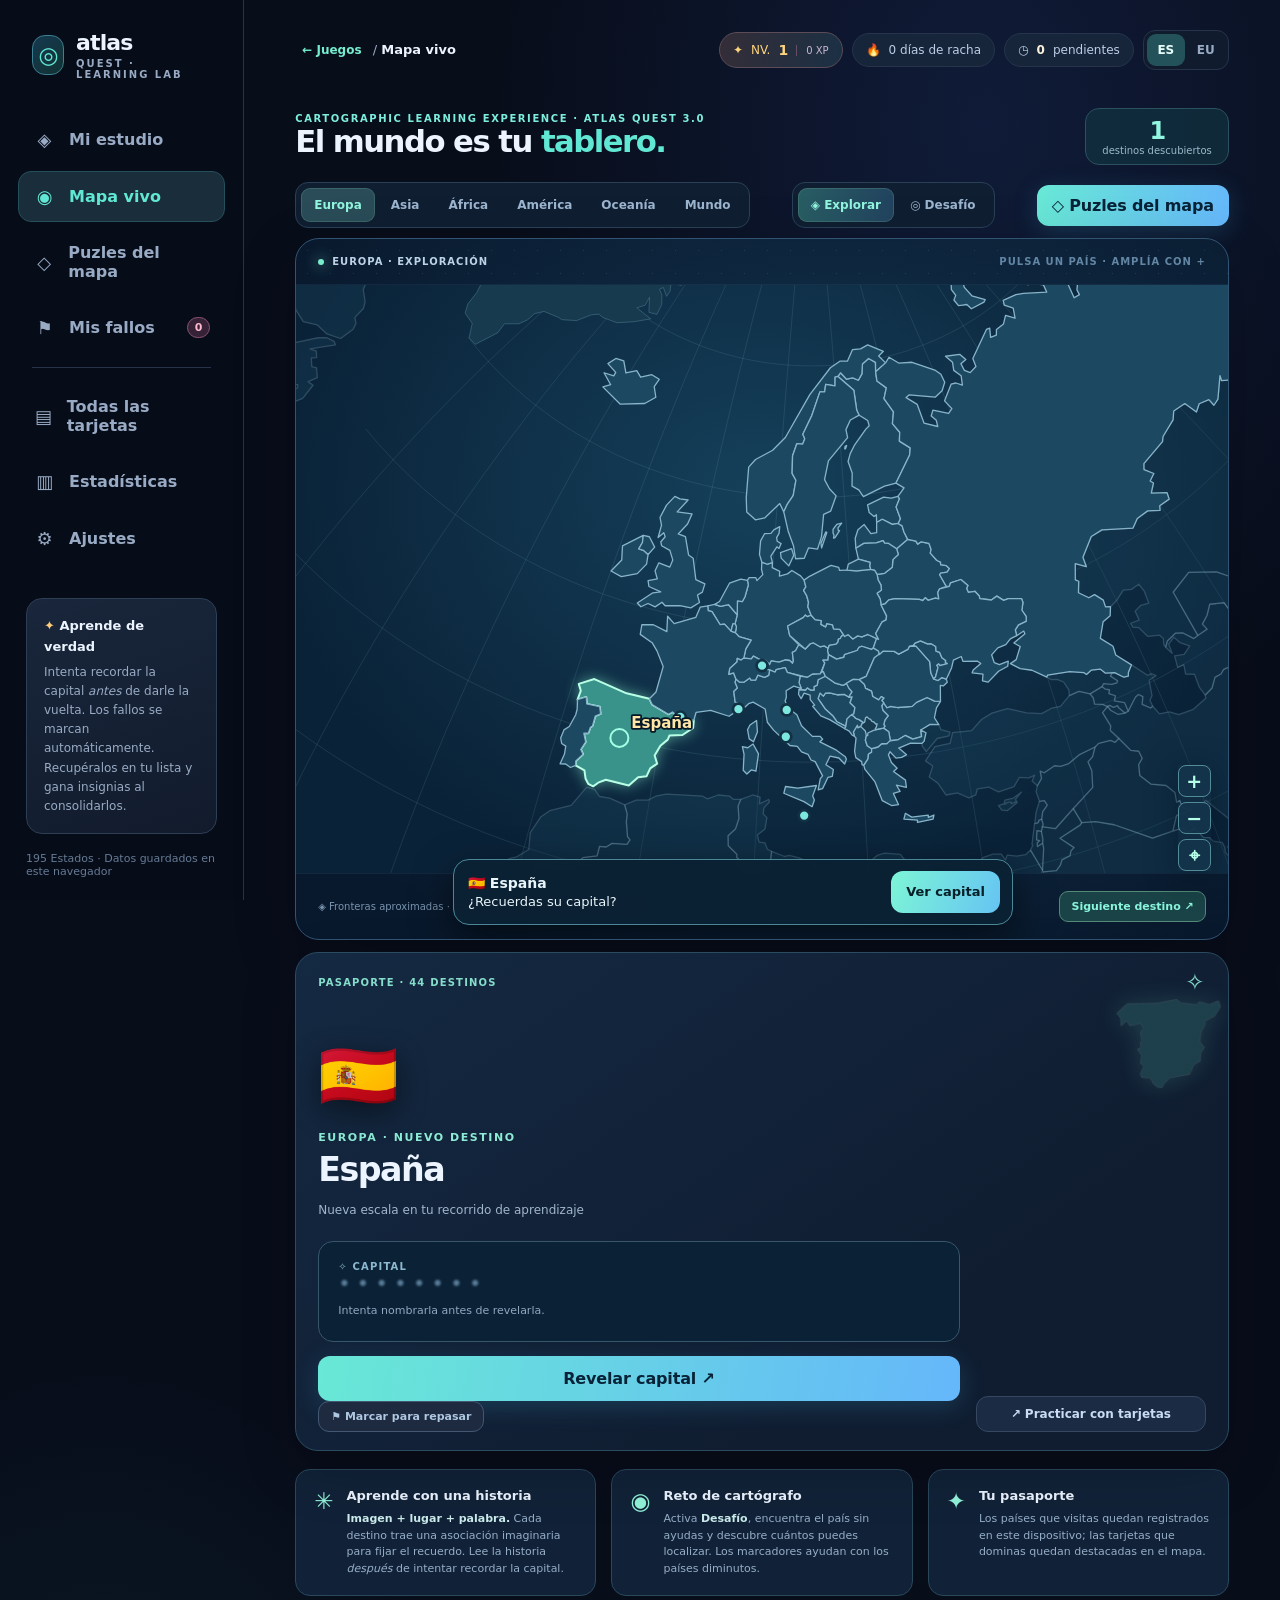
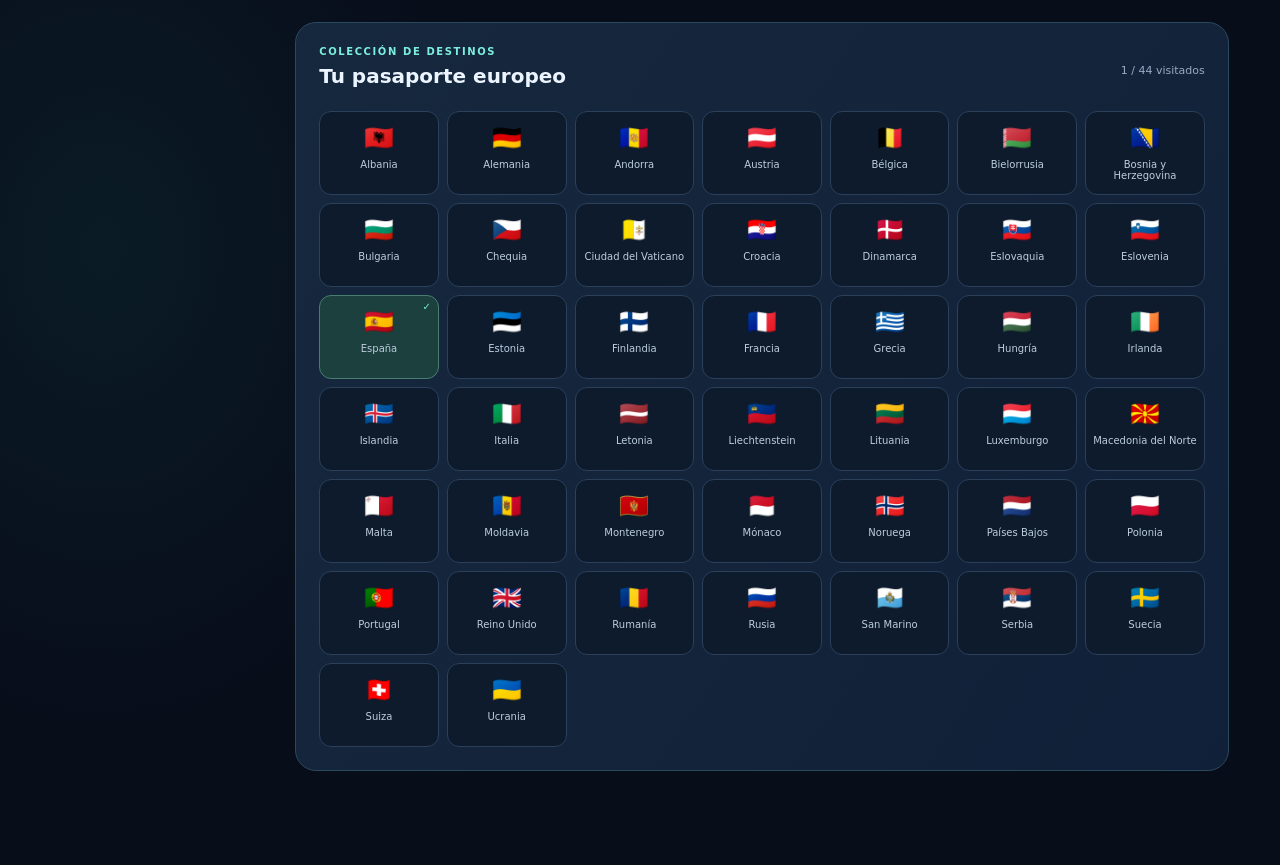
==== commit 768c314d: "Modo sin conexión instalable y Capitales en euskera - Service worker (red primero con 2,5 s de marge" ====
--- a/public/capitales/index.html
+++ b/public/capitales/index.html
@@ -2,9 +2,17 @@
 <html lang="es">
 <head>
 <meta charset="utf-8" />
-<meta name="viewport" content="width=device-width, initial-scale=1" />
+<meta name="viewport" content="width=device-width, initial-scale=1, viewport-fit=cover" />
 <meta name="theme-color" content="#080d1a" />
 <meta name="description" content="Aprende las 195 capitales del mundo con tarjetas inteligentes y repasos espaciados." />
+<link rel="manifest" href="../manifest.webmanifest" />
+<link rel="icon" href="../icons/icon.svg" type="image/svg+xml" />
+<link rel="icon" href="../icons/favicon-32.png" sizes="32x32" type="image/png" />
+<link rel="apple-touch-icon" href="../icons/apple-touch-icon.png" />
+<meta name="apple-mobile-web-app-capable" content="yes" />
+<meta name="mobile-web-app-capable" content="yes" />
+<meta name="apple-mobile-web-app-status-bar-style" content="black-translucent" />
+<meta name="apple-mobile-web-app-title" content="Atlas Quest" />
 <title>Atlas Quest · Capitales del mundo</title>
 <style>
 :root {
@@ -2781,6 +2789,33 @@
   background: var(--line);
   margin: 8px 14px;
 }
+html[lang="eu"] .flash-memory:before {
+  content: "✦ GOGORATU: ";
+}
+.lang-switch {
+  display: inline-flex;
+  padding: 3px;
+  gap: 2px;
+  border: 1px solid var(--line);
+  border-radius: 12px;
+  background: #101c2e;
+}
+.lang-switch button {
+  min-width: 38px;
+  min-height: 32px;
+  border: 0;
+  border-radius: 9px;
+  background: none;
+  color: var(--muted);
+  font: inherit;
+  font-size: 12px;
+  font-weight: 800;
+  cursor: pointer;
+}
+.lang-switch button.active {
+  background: #24525a;
+  color: #e9fffa;
+}
 .pill-due {
   font: inherit;
   font-size: 12px;
@@ -2966,6 +3001,9 @@
   .top-actions .pill:not(.top-level-pill):not(.pill-due) {
     display: none !important;
   }
+  .lang-switch button {
+    min-width: 34px;
+  }
   .mobile-nav {
     overflow: visible;
     justify-content: space-around;
@@ -3074,6 +3112,18 @@
   }
   #view-hoy .journey-hero {
     min-height: 0;
+  }
+}
+@media (max-width: 480px) {
+  .breadcrumb #crumb,
+  .breadcrumb .crumb-sep {
+    display: none;
+  }
+  .top-actions .pill-due {
+    padding: 7px 9px;
+  }
+  .top-actions .pill-due .pill-label {
+    display: none;
   }
 }
 @media (max-width: 530px) {
@@ -3390,7 +3440,7 @@
   <main class="main">
     <div class="topbar">
       <div class="breadcrumb">
-        <a class="atlas-portal-link" href="../index.html" title="Volver al portal / Itzuli atarira">← Juegos</a> /
+        <a class="atlas-portal-link" href="../index.html" title="Volver al portal / Itzuli atarira">← Juegos</a> <span class="crumb-sep">/</span>
         <b id="crumb">Mi estudio</b>
       </div>
       <div class="top-actions">
@@ -3398,7 +3448,10 @@
           <span class="top-level-icon">✦</span> NV. <b id="top-level">1</b> <span class="top-xp" id="top-xp">0 XP</span>
         </div>
         <div class="pill">🔥 <span id="pill-streak">0 días de racha</span></div>
-        <button type="button" class="pill pill-due" data-view="hoy" title="Ir a Mi estudio">◷ <strong id="pill-due">0</strong> pendientes</button>
+        <button type="button" class="pill pill-due" data-view="hoy" title="Ir a Mi estudio">◷ <strong id="pill-due">0</strong> <span class="pill-label">pendientes</span></button>
+        <div class="lang-switch" role="group" aria-label="Idioma / Hizkuntza">
+          <button type="button" id="lang-es" aria-pressed="true">ES</button><button type="button" id="lang-eu" aria-pressed="false">EU</button>
+        </div>
       </div>
     </div>
     <section id="view-hoy" class="view active">
@@ -4329,6 +4382,7 @@
 const COUNTRIES=[{"id":"AF","name":"Afganistán","capital":"Kabul","continent":"Asia"},{"id":"AL","name":"Albania","capital":"Tirana","continent":"Europa"},{"id":"DE","name":"Alemania","capital":"Berlín","continent":"Europa"},{"id":"AD","name":"Andorra","capital":"Andorra la Vieja","continent":"Europa"},{"id":"AO","name":"Angola","capital":"Luanda","continent":"África"},{"id":"AG","name":"Antigua y Barbuda","capital":"Saint John’s","continent":"América"},{"id":"SA","name":"Arabia Saudí","capital":"Riad","continent":"Asia"},{"id":"DZ","name":"Argelia","capital":"Argel","continent":"África","aliases":["Algiers"]},{"id":"AR","name":"Argentina","capital":"Buenos Aires","continent":"América"},{"id":"AM","name":"Armenia","capital":"Ereván","continent":"Asia"},{"id":"AU","name":"Australia","capital":"Canberra","continent":"Oceanía"},{"id":"AT","name":"Austria","capital":"Viena","continent":"Europa"},{"id":"AZ","name":"Azerbaiyán","capital":"Bakú","continent":"Asia"},{"id":"BS","name":"Bahamas","capital":"Nasáu","continent":"América"},{"id":"BD","name":"Bangladés","capital":"Daca","continent":"Asia"},{"id":"BB","name":"Barbados","capital":"Bridgetown","continent":"América"},{"id":"BH","name":"Baréin","capital":"Manama","continent":"Asia"},{"id":"BZ","name":"Belice","capital":"Belmopan","continent":"América"},{"id":"BJ","name":"Benín","capital":"Porto Novo","continent":"África","note":"Porto Novo es la capital oficial; la sede del Gobierno está en Cotonú."},{"id":"BE","name":"Bélgica","capital":"Bruselas","continent":"Europa"},{"id":"BY","name":"Bielorrusia","capital":"Minsk","continent":"Europa"},{"id":"BO","name":"Bolivia","capital":"Sucre","continent":"América","note":"Sucre es la capital constitucional; La Paz es la sede del Gobierno.","aliases":["La Paz"]},{"id":"BA","name":"Bosnia y Herzegovina","capital":"Sarajevo","continent":"Europa"},{"id":"BW","name":"Botsuana","capital":"Gaborone","continent":"África"},{"id":"BR","name":"Brasil","capital":"Brasilia","continent":"América"},{"id":"BN","name":"Brunéi","capital":"Bandar Seri Begawan","continent":"Asia"},{"id":"BG","name":"Bulgaria","capital":"Sofía","continent":"Europa"},{"id":"BF","name":"Burkina Faso","capital":"Ouagadougou","continent":"África"},{"id":"BI","name":"Burundi","capital":"Gitega","continent":"África","note":"Gitega es la capital política desde 2019; Bujumbura es la capital económica."},{"id":"BT","name":"Bután","capital":"Timbu","continent":"Asia"},{"id":"CV","name":"Cabo Verde","capital":"Praia","continent":"África"},{"id":"KH","name":"Camboya","capital":"Nom Pen","continent":"Asia"},{"id":"CM","name":"Camerún","capital":"Yaundé","continent":"África"},{"id":"CA","name":"Canadá","capital":"Ottawa","continent":"América"},{"id":"QA","name":"Catar","capital":"Doha","continent":"Asia"},{"id":"TD","name":"Chad","capital":"Yamena","continent":"África","aliases":["N’Djamena","N Djamena","N'Djamena"]},{"id":"CZ","name":"Chequia","capital":"Praga","continent":"Europa"},{"id":"CL","name":"Chile","capital":"Santiago","continent":"América"},{"id":"CN","name":"China","capital":"Pekín","continent":"Asia","aliases":["Beijing"]},{"id":"CY","name":"Chipre","capital":"Nicosia","continent":"Asia"},{"id":"VA","name":"Ciudad del Vaticano","capital":"Ciudad del Vaticano","continent":"Europa","aliases":["Vaticano"]},{"id":"CO","name":"Colombia","capital":"Bogotá","continent":"América"},{"id":"KM","name":"Comoras","capital":"Moroni","continent":"África"},{"id":"KP","name":"Corea del Norte","capital":"Pionyang","continent":"Asia"},{"id":"KR","name":"Corea del Sur","capital":"Seúl","continent":"Asia"},{"id":"CI","name":"Costa de Marfil","capital":"Yamusukro","continent":"África","note":"Yamusukro es la capital oficial; Abiyán concentra importantes instituciones.","aliases":["Yamoussoukro"]},{"id":"CR","name":"Costa Rica","capital":"San José","continent":"América"},{"id":"HR","name":"Croacia","capital":"Zagreb","continent":"Europa"},{"id":"CU","name":"Cuba","capital":"La Habana","continent":"América"},{"id":"DK","name":"Dinamarca","capital":"Copenhague","continent":"Europa"},{"id":"DM","name":"Dominica","capital":"Roseau","continent":"América"},{"id":"EC","name":"Ecuador","capital":"Quito","continent":"América"},{"id":"EG","name":"Egipto","capital":"El Cairo","continent":"África","aliases":["Cairo"]},{"id":"SV","name":"El Salvador","capital":"San Salvador","continent":"América"},{"id":"AE","name":"Emiratos Árabes Unidos","capital":"Abu Dabi","continent":"Asia"},{"id":"ER","name":"Eritrea","capital":"Asmara","continent":"África"},{"id":"SK","name":"Eslovaquia","capital":"Bratislava","continent":"Europa"},{"id":"SI","name":"Eslovenia","capital":"Liubliana","continent":"Europa"},{"id":"ES","name":"España","capital":"Madrid","continent":"Europa"},{"id":"US","name":"Estados Unidos","capital":"Washington D. C.","continent":"América","aliases":["Washington","Washington DC","Washington D.C."]},{"id":"EE","name":"Estonia","capital":"Tallin","continent":"Europa"},{"id":"SZ","name":"Esuatini","capital":"Mbabane","continent":"África","note":"Mbabane es la capital administrativa; Lobamba es la capital legislativa y real.","aliases":["Mbabane","Lobamba"]},{"id":"ET","name":"Etiopía","capital":"Adís Abeba","continent":"África","aliases":["Addis Ababa"]},{"id":"PH","name":"Filipinas","capital":"Manila","continent":"Asia"},{"id":"FI","name":"Finlandia","capital":"Helsinki","continent":"Europa"},{"id":"FJ","name":"Fiyi","capital":"Suva","continent":"Oceanía"},{"id":"FR","name":"Francia","capital":"París","continent":"Europa"},{"id":"GA","name":"Gabón","capital":"Libreville","continent":"África"},{"id":"GM","name":"Gambia","capital":"Banjul","continent":"África"},{"id":"GE","name":"Georgia","capital":"Tiflis","continent":"Asia","aliases":["Tbilisi"]},{"id":"GH","name":"Ghana","capital":"Accra","continent":"África"},{"id":"GD","name":"Granada","capital":"Saint George’s","continent":"América"},{"id":"GR","name":"Grecia","capital":"Atenas","continent":"Europa"},{"id":"GT","name":"Guatemala","capital":"Ciudad de Guatemala","continent":"América","aliases":["Guatemala"]},{"id":"GN","name":"Guinea","capital":"Conakry","continent":"África"},{"id":"GQ","name":"Guinea Ecuatorial","capital":"Ciudad de la Paz","continent":"África","note":"Ciudad de la Paz sustituyó oficialmente a Malabo en enero de 2026.","aliases":["Ciudad de la Paz","Oyala"]},{"id":"GW","name":"Guinea-Bisáu","capital":"Bisáu","continent":"África"},{"id":"GY","name":"Guyana","capital":"Georgetown","continent":"América"},{"id":"HT","name":"Haití","capital":"Puerto Príncipe","continent":"América"},{"id":"HN","name":"Honduras","capital":"Tegucigalpa","continent":"América"},{"id":"HU","name":"Hungría","capital":"Budapest","continent":"Europa"},{"id":"IN","name":"India","capital":"Nueva Delhi","continent":"Asia"},{"id":"ID","name":"Indonesia","capital":"Yakarta","continent":"Asia","note":"Yakarta sigue siendo capital oficial en 2026; está previsto trasladar funciones a Nusantara.","aliases":["Jakarta"]},{"id":"IQ","name":"Irak","capital":"Bagdad","continent":"Asia"},{"id":"IR","name":"Irán","capital":"Teherán","continent":"Asia"},{"id":"IE","name":"Irlanda","capital":"Dublín","continent":"Europa"},{"id":"IS","name":"Islandia","capital":"Reikiavik","continent":"Europa"},{"id":"MH","name":"Islas Marshall","capital":"Majuro","continent":"Oceanía"},{"id":"SB","name":"Islas Salomón","capital":"Honiara","continent":"Oceanía"},{"id":"IL","name":"Israel","capital":"Jerusalén","continent":"Asia","note":"Jerusalén es la capital declarada por Israel; su estatuto internacional está en disputa."},{"id":"IT","name":"Italia","capital":"Roma","continent":"Europa"},{"id":"JM","name":"Jamaica","capital":"Kingston","continent":"América"},{"id":"JP","name":"Japón","capital":"Tokio","continent":"Asia","aliases":["Tokyo"]},{"id":"JO","name":"Jordania","capital":"Amán","continent":"Asia"},{"id":"KZ","name":"Kazajistán","capital":"Astaná","continent":"Asia"},{"id":"KE","name":"Kenia","capital":"Nairobi","continent":"África"},{"id":"KG","name":"Kirguistán","capital":"Biskek","continent":"Asia"},{"id":"KI","name":"Kiribati","capital":"Tarawa Sur","continent":"Oceanía","note":"Tarawa Sur reúne las principales sedes institucionales (incluye Bairiki).","aliases":["South Tarawa","Bairiki"]},{"id":"KW","name":"Kuwait","capital":"Ciudad de Kuwait","continent":"Asia"},{"id":"LA","name":"Laos","capital":"Vientián","continent":"Asia"},{"id":"LS","name":"Lesoto","capital":"Maseru","continent":"África"},{"id":"LV","name":"Letonia","capital":"Riga","continent":"Europa"},{"id":"LR","name":"Liberia","capital":"Monrovia","continent":"África"},{"id":"LY","name":"Libia","capital":"Trípoli","continent":"África"},{"id":"LI","name":"Liechtenstein","capital":"Vaduz","continent":"Europa"},{"id":"LT","name":"Lituania","capital":"Vilna","continent":"Europa"},{"id":"LB","name":"Líbano","capital":"Beirut","continent":"Asia"},{"id":"LU","name":"Luxemburgo","capital":"Luxemburgo","continent":"Europa"},{"id":"MK","name":"Macedonia del Norte","capital":"Skopie","continent":"Europa"},{"id":"MG","name":"Madagascar","capital":"Antananarivo","continent":"África"},{"id":"MY","name":"Malasia","capital":"Kuala Lumpur","continent":"Asia","note":"Kuala Lumpur es la capital; Putrajaya es el centro administrativo federal."},{"id":"MW","name":"Malaui","capital":"Lilongwe","continent":"África"},{"id":"MV","name":"Maldivas","capital":"Malé","continent":"Asia"},{"id":"ML","name":"Mali","capital":"Bamako","continent":"África"},{"id":"MT","name":"Malta","capital":"La Valeta","continent":"Europa"},{"id":"MA","name":"Marruecos","capital":"Rabat","continent":"África"},{"id":"MU","name":"Mauricio","capital":"Port Louis","continent":"África"},{"id":"MR","name":"Mauritania","capital":"Nuakchot","continent":"África","aliases":["Nouakchott"]},{"id":"MX","name":"México","capital":"Ciudad de México","continent":"América"},{"id":"FM","name":"Micronesia","capital":"Palikir","continent":"Oceanía"},{"id":"MD","name":"Moldavia","capital":"Chisináu","continent":"Europa"},{"id":"MN","name":"Mongolia","capital":"Ulán Bator","continent":"Asia"},{"id":"ME","name":"Montenegro","capital":"Podgorica","continent":"Europa"},{"id":"MZ","name":"Mozambique","capital":"Maputo","continent":"África"},{"id":"MC","name":"Mónaco","capital":"Mónaco","continent":"Europa"},{"id":"MM","name":"Myanmar (Birmania)","capital":"Naipyidó","continent":"Asia","aliases":["Naypyidaw","Nay Pyi Taw"]},{"id":"NA","name":"Namibia","capital":"Windhoek","continent":"África"},{"id":"NR","name":"Nauru","capital":"Yaren","continent":"Oceanía","note":"Nauru no tiene capital oficial; Yaren alberga las oficinas gubernamentales.","aliases":["Yaren"]},{"id":"NP","name":"Nepal","capital":"Katmandú","continent":"Asia"},{"id":"NI","name":"Nicaragua","capital":"Managua","continent":"América"},{"id":"NG","name":"Nigeria","capital":"Abuya","continent":"África","aliases":["Abuja"]},{"id":"NE","name":"Níger","capital":"Niamey","continent":"África"},{"id":"NO","name":"Noruega","capital":"Oslo","continent":"Europa"},{"id":"NZ","name":"Nueva Zelanda","capital":"Wellington","continent":"Oceanía"},{"id":"OM","name":"Omán","capital":"Mascate","continent":"Asia"},{"id":"NL","name":"Países Bajos","capital":"Ámsterdam","continent":"Europa","note":"Ámsterdam es la capital constitucional; La Haya es la sede del Gobierno."},{"id":"PK","name":"Pakistán","capital":"Islamabad","continent":"Asia"},{"id":"PW","name":"Palaos","capital":"Ngerulmud","continent":"Oceanía"},{"id":"PS","name":"Palestina","capital":"Jerusalén Este","continent":"Asia","note":"Jerusalén Este es la capital reivindicada por Palestina; Ramala funciona como sede administrativa.","aliases":["Jerusalén oriental","East Jerusalem","Ramala","Ramallah"]},{"id":"PA","name":"Panamá","capital":"Ciudad de Panamá","continent":"América"},{"id":"PG","name":"Papúa Nueva Guinea","capital":"Port Moresby","continent":"Oceanía"},{"id":"PY","name":"Paraguay","capital":"Asunción","continent":"América"},{"id":"PE","name":"Perú","capital":"Lima","continent":"América"},{"id":"PL","name":"Polonia","capital":"Varsovia","continent":"Europa"},{"id":"PT","name":"Portugal","capital":"Lisboa","continent":"Europa"},{"id":"GB","name":"Reino Unido","capital":"Londres","continent":"Europa","aliases":["London"]},{"id":"CF","name":"República Centroafricana","capital":"Bangui","continent":"África"},{"id":"CG","name":"República del Congo","capital":"Brazzaville","continent":"África"},{"id":"CD","name":"República Democrática del Congo","capital":"Kinsasa","continent":"África","aliases":["Kinshasa"]},{"id":"DO","name":"República Dominicana","capital":"Santo Domingo","continent":"América"},{"id":"RW","name":"Ruanda","capital":"Kigali","continent":"África"},{"id":"RO","name":"Rumanía","capital":"Bucarest","continent":"Europa"},{"id":"RU","name":"Rusia","capital":"Moscú","continent":"Europa"},{"id":"WS","name":"Samoa","capital":"Apia","continent":"Oceanía"},{"id":"KN","name":"San Cristóbal y Nieves","capital":"Basseterre","continent":"América"},{"id":"SM","name":"San Marino","capital":"San Marino","continent":"Europa"},{"id":"VC","name":"San Vicente y las Granadinas","capital":"Kingstown","continent":"América"},{"id":"LC","name":"Santa Lucía","capital":"Castries","continent":"América"},{"id":"ST","name":"Santo Tomé y Príncipe","capital":"Santo Tomé","continent":"África","aliases":["São Tomé"]},{"id":"SN","name":"Senegal","capital":"Dakar","continent":"África"},{"id":"RS","name":"Serbia","capital":"Belgrado","continent":"Europa"},{"id":"SC","name":"Seychelles","capital":"Victoria","continent":"África"},{"id":"SL","name":"Sierra Leona","capital":"Freetown","continent":"África"},{"id":"SG","name":"Singapur","capital":"Singapur","continent":"Asia"},{"id":"SY","name":"Siria","capital":"Damasco","continent":"Asia"},{"id":"SO","name":"Somalia","capital":"Mogadiscio","continent":"África"},{"id":"LK","name":"Sri Lanka","capital":"Sri Jayawardenepura Kotte","continent":"Asia","note":"Sri Jayawardenepura Kotte es la capital legislativa; Colombo es el principal centro económico y administrativo.","aliases":["Sri Jayawardenepura","Kotte"]},{"id":"ZA","name":"Sudáfrica","capital":"Pretoria","continent":"África","note":"Sudáfrica tiene tres capitales: Pretoria (ejecutiva), Ciudad del Cabo (legislativa) y Bloemfontein (judicial).","aliases":["Pretoria","Ciudad del Cabo","Bloemfontein"]},{"id":"SD","name":"Sudán","capital":"Jartum","continent":"África"},{"id":"SS","name":"Sudán del Sur","capital":"Juba","continent":"África"},{"id":"SE","name":"Suecia","capital":"Estocolmo","continent":"Europa"},{"id":"CH","name":"Suiza","capital":"Berna","continent":"Europa","note":"Berna es la ciudad federal; su posición equivale funcionalmente a la capital."},{"id":"SR","name":"Surinam","capital":"Paramaribo","continent":"América"},{"id":"TH","name":"Tailandia","capital":"Bangkok","continent":"Asia"},{"id":"TZ","name":"Tanzania","capital":"Dodoma","continent":"África"},{"id":"TJ","name":"Tayikistán","capital":"Dusambé","continent":"Asia"},{"id":"TL","name":"Timor Oriental","capital":"Dili","continent":"Asia"},{"id":"TG","name":"Togo","capital":"Lomé","continent":"África"},{"id":"TO","name":"Tonga","capital":"Nukualofa","continent":"Oceanía"},{"id":"TT","name":"Trinidad y Tobago","capital":"Port of Spain","continent":"América"},{"id":"TM","name":"Turkmenistán","capital":"Asjabad","continent":"Asia"},{"id":"TR","name":"Turquía","capital":"Ankara","continent":"Asia","aliases":["Ankara"]},{"id":"TV","name":"Tuvalu","capital":"Funafuti","continent":"Oceanía"},{"id":"TN","name":"Túnez","capital":"Túnez","continent":"África"},{"id":"UA","name":"Ucrania","capital":"Kiev","continent":"Europa","aliases":["Kyiv","Kiyiv"]},{"id":"UG","name":"Uganda","capital":"Kampala","continent":"África"},{"id":"UY","name":"Uruguay","capital":"Montevideo","continent":"América"},{"id":"UZ","name":"Uzbekistán","capital":"Taskent","continent":"Asia"},{"id":"VU","name":"Vanuatu","capital":"Port Vila","continent":"Oceanía"},{"id":"VE","name":"Venezuela","capital":"Caracas","continent":"América"},{"id":"VN","name":"Vietnam","capital":"Hanói","continent":"Asia"},{"id":"YE","name":"Yemen","capital":"Saná","continent":"Asia","note":"Saná es la capital constitucional; la situación del Gobierno está condicionada por el conflicto."},{"id":"DJ","name":"Yibuti","capital":"Yibuti","continent":"África"},{"id":"ZM","name":"Zambia","capital":"Lusaka","continent":"África"},{"id":"ZW","name":"Zimbabue","capital":"Harare","continent":"África"}];
 const GEO={"AF":[[[[61.21,35.65],[62.23,35.27],[62.98,35.4],[63.19,35.86],[63.98,36.01],[64.55,36.31],[64.75,37.11],[65.59,37.31],[65.75,37.66],[66.22,37.39],[67.08,37.36],[68.14,37.02],[68.86,37.34],[69.2,37.15],[69.52,37.61],[70.12,37.59],[70.27,37.74],[70.38,38.14],[70.81,38.49],[71.35,38.26],[71.24,37.95],[71.54,37.91],[71.45,37.07],[71.84,36.74],[72.64,37.05],[73.26,37.5],[74.98,37.42],[75.16,37.13],[74.07,36.84],[71.85,36.51],[71.26,36.07],[71.61,35.15],[71.12,34.73],[71.16,34.35],[70.88,33.99],[69.93,34.02],[70.32,33.36],[69.69,33.11],[69.26,32.5],[69.32,31.9],[68.93,31.62],[68.56,31.71],[67.79,31.58],[67.68,31.3],[66.94,31.3],[66.38,30.74],[66.35,29.89],[65.05,29.47],[64.35,29.56],[64.15,29.34],[63.55,29.47],[62.55,29.32],[60.87,29.83],[61.78,30.74],[61.7,31.38],[60.94,31.55],[60.86,32.18],[60.54,32.98],[60.96,33.53],[60.53,33.68],[61.21,35.65]]]],"AL":[[[[20.59,41.86],[20.46,41.52],[20.61,41.09],[21.02,40.84],[21.0,40.58],[20.67,40.44],[20.61,40.11],[20.15,39.62],[19.98,39.69],[19.96,39.92],[19.41,40.25],[19.32,40.73],[19.54,41.72],[19.37,41.88],[19.3,42.2],[19.74,42.69],[19.8,42.5],[20.07,42.59],[20.52,42.22],[20.59,41.86]]]],"DE":[[[[9.92,54.98],[9.94,54.6],[10.95,54.36],[10.94,54.01],[11.96,54.2],[12.52,54.47],[13.65,54.08],[14.12,53.76],[14.35,53.25],[14.07,52.98],[14.44,52.62],[14.69,52.09],[14.61,51.75],[15.02,51.11],[14.57,51.0],[14.31,51.12],[14.06,50.93],[12.24,50.27],[12.52,49.55],[13.6,48.88],[13.24,48.42],[12.88,48.29],[13.03,47.64],[12.93,47.47],[12.62,47.67],[12.14,47.7],[11.43,47.52],[10.54,47.57],[10.4,47.3],[9.9,47.58],[9.59,47.53],[8.52,47.83],[8.32,47.61],[7.47,47.62],[7.59,48.33],[8.1,49.02],[6.66,49.2],[6.19,49.46],[6.24,49.9],[6.04,50.13],[6.16,50.8],[5.99,51.85],[6.59,51.85],[6.84,52.23],[7.09,53.14],[6.91,53.48],[7.1,53.69],[7.94,53.75],[8.12,53.53],[8.8,54.02],[8.57,54.4],[8.53,54.96],[9.28,54.83],[9.92,54.98]]]],"AO":[[[[16.33,-5.88],[16.86,-7.22],[17.47,-8.07],[18.46,-7.85],[19.02,-7.99],[19.42,-7.16],[20.04,-7.12],[20.09,-6.94],[20.6,-6.94],[20.51,-7.3],[21.73,-7.29],[21.75,-7.92],[21.95,-8.31],[21.8,-8.91],[21.88,-9.52],[22.21,-9.89],[22.16,-11.08],[23.46,-10.87],[23.91,-10.93],[24.02,-11.24],[23.9,-11.72],[24.08,-12.19],[23.93,-12.57],[24.02,-12.91],[21.93,-12.9],[21.89,-16.08],[23.22,-17.52],[21.38,-17.93],[18.96,-17.79],[18.26,-17.31],[14.06,-17.42],[13.46,-16.97],[12.81,-16.94],[11.73,-17.3],[11.64,-16.67],[12.18,-14.45],[12.74,-13.14],[13.63,-12.04],[13.74,-11.3],[13.69,-10.73],[13.39,-10.37],[12.88,-9.17],[13.24,-8.56],[12.73,-6.93],[12.23,-6.29],[12.32,-6.1],[13.38,-5.86],[16.33,-5.88]]],[[[12.44,-5.68],[12.18,-5.79],[11.91,-5.04],[12.62,-4.44],[13.0,-4.78],[12.63,-4.99],[12.47,-5.25],[12.44,-5.68]]]],"SA":[[[[42.78,16.35],[42.65,16.77],[42.35,17.08],[42.27,17.47],[41.75,17.83],[41.22,18.67],[40.94,19.49],[40.25,20.17],[39.8,20.34],[39.14,21.29],[39.02,21.99],[39.07,22.58],[38.49,23.69],[38.02,24.08],[37.48,24.29],[37.15,24.86],[37.21,25.08],[36.93,25.6],[36.64,25.83],[36.25,26.57],[35.13,28.06],[34.63,28.06],[34.96,29.36],[36.07,29.2],[36.5,29.51],[36.74,29.87],[37.5,30.0],[37.67,30.34],[38.0,30.51],[37.0,31.51],[39.0,32.01],[39.2,32.16],[40.4,31.89],[41.89,31.19],[44.71,29.18],[47.46,29.0],[47.71,28.53],[48.42,28.55],[48.81,27.69],[49.3,27.46],[49.47,27.11],[50.15,26.69],[50.21,26.28],[50.11,25.94],[50.24,25.61],[50.53,25.33],[50.81,24.75],[51.11,24.56],[51.39,24.63],[52.0,23.0],[55.01,22.5],[55.21,22.71],[55.67,22.0],[55.0,20.0],[52.0,19.0],[49.12,18.62],[48.18,18.17],[47.47,17.12],[47.0,16.95],[46.75,17.28],[46.37,17.23],[45.22,17.43],[43.79,17.32],[43.38,17.58],[43.12,17.09],[43.22,16.67],[42.78,16.35]]]],"DZ":[[[[12.0,23.47],[8.57,21.57],[5.68,19.6],[4.27,19.16],[3.16,19.06],[3.15,19.69],[2.06,20.14],[1.82,20.61],[-8.68,27.4],[-8.67,28.84],[-7.06,29.58],[-6.06,29.73],[-5.24,30.0],[-4.86,30.5],[-3.69,30.9],[-3.65,31.64],[-3.07,31.72],[-2.62,32.09],[-1.31,32.26],[-1.12,32.65],[-1.39,32.86],[-1.73,33.92],[-1.79,34.53],[-2.17,35.17],[-1.21,35.71],[-0.13,35.89],[0.5,36.3],[1.47,36.61],[4.82,36.87],[5.32,36.72],[6.26,37.11],[7.33,37.12],[7.74,36.89],[8.42,36.95],[8.22,36.43],[8.38,35.48],[8.14,34.66],[7.52,34.1],[7.61,33.34],[8.43,32.75],[8.44,32.51],[9.06,32.1],[9.81,29.42],[9.86,28.96],[9.63,27.14],[9.72,26.51],[9.32,26.09],[9.91,25.37],[9.95,24.94],[10.3,24.38],[10.77,24.56],[11.56,24.1],[12.0,23.47]]]],"AR":[[[[-65.5,-55.2],[-66.45,-55.25],[-66.96,-54.9],[-68.63,-54.87],[-68.63,-52.64],[-67.75,-53.85],[-66.45,-54.45],[-65.05,-54.7],[-65.5,-55.2]]],[[[-64.96,-22.08],[-64.38,-22.8],[-63.99,-21.99],[-62.85,-22.03],[-60.85,-23.88],[-60.03,-24.03],[-58.81,-24.77],[-57.78,-25.16],[-57.63,-25.6],[-58.62,-27.12],[-56.49,-27.55],[-55.7,-27.39],[-54.79,-26.62],[-54.63,-25.74],[-54.13,-25.55],[-53.63,-26.12],[-53.65,-26.92],[-55.16,-27.88],[-57.63,-30.22],[-58.14,-32.04],[-58.13,-33.04],[-58.35,-33.26],[-58.5,-34.43],[-57.23,-35.29],[-57.36,-35.98],[-56.74,-36.41],[-56.79,-36.9],[-57.75,-38.18],[-59.23,-38.72],[-61.24,-38.93],[-62.34,-38.83],[-62.13,-39.42],[-62.33,-40.17],[-62.15,-40.68],[-62.75,-41.03],[-63.77,-41.17],[-64.73,-40.8],[-65.12,-41.06],[-64.98,-42.06],[-64.3,-42.36],[-63.76,-42.04],[-63.46,-42.56],[-64.38,-42.87],[-65.18,-43.5],[-65.33,-44.5],[-65.57,-45.04],[-66.51,-45.04],[-67.29,-45.55],[-67.58,-46.3],[-66.6,-47.03],[-65.64,-47.24],[-65.99,-48.13],[-67.17,-48.7],[-67.82,-49.87],[-68.73,-50.26],[-69.14,-50.73],[-68.82,-51.77],[-68.15,-52.35],[-69.5,-52.14],[-71.91,-52.01],[-72.33,-51.43],[-72.31,-50.68],[-72.98,-50.74],[-73.33,-50.38],[-73.42,-49.32],[-72.65,-48.88],[-72.33,-48.24],[-72.45,-47.74],[-71.92,-46.88],[-71.55,-45.56],[-71.66,-44.97],[-71.22,-44.78],[-71.33,-44.41],[-71.79,-44.21],[-71.46,-43.79],[-71.92,-43.41],[-72.15,-42.25],[-71.75,-42.05],[-71.92,-40.83],[-71.41,-38.92],[-70.81,-38.55],[-71.12,-37.58],[-71.12,-36.66],[-70.36,-36.01],[-70.39,-35.17],[-69.82,-34.19],[-69.81,-33.27],[-70.07,-33.09],[-70.54,-31.37],[-69.92,-30.34],[-70.01,-29.37],[-69.66,-28.46],[-69.0,-27.52],[-68.3,-26.9],[-68.59,-26.51],[-68.39,-26.19],[-68.42,-24.52],[-67.33,-24.03],[-66.99,-22.99],[-67.11,-22.74],[-66.27,-21.83],[-64.96,-22.08]]]],"AM":[[[[43.58,41.09],[44.97,41.25],[45.18,40.99],[45.56,40.81],[45.36,40.56],[45.89,40.22],[45.61,39.9],[46.48,39.46],[46.51,38.77],[46.14,38.74],[45.74,39.32],[45.74,39.47],[45.3,39.47],[45.0,39.74],[44.79,39.71],[44.4,40.01],[43.66,40.25],[43.75,40.74],[43.58,41.09]]]],"AU":[[[[145.4,-40.79],[146.36,-41.14],[147.69,-40.81],[148.29,-40.88],[148.36,-42.06],[148.02,-42.41],[147.91,-43.21],[147.56,-42.94],[146.87,-43.63],[146.05,-43.55],[145.43,-42.69],[145.3,-42.03],[144.72,-41.16],[144.74,-40.7],[145.4,-40.79]]],[[[143.56,-13.76],[143.92,-14.55],[144.56,-14.17],[145.37,-14.98],[145.27,-15.43],[145.49,-16.29],[145.64,-16.78],[145.89,-16.91],[146.16,-17.76],[146.06,-18.28],[146.39,-18.96],[147.47,-19.48],[148.85,-20.39],[148.72,-20.63],[149.29,-21.26],[149.68,-22.34],[150.08,-22.12],[150.48,-22.56],[150.73,-22.4],[150.9,-23.46],[152.86,-25.27],[153.14,-26.07],[153.09,-27.26],[153.57,-28.11],[153.51,-29.0],[153.07,-30.35],[153.09,-30.92],[152.89,-31.64],[152.45,-32.55],[151.71,-33.04],[151.01,-34.31],[150.71,-35.17],[150.33,-35.67],[150.08,-36.42],[149.95,-37.11],[150.0,-37.43],[149.42,-37.77],[148.3,-37.81],[147.38,-38.22],[146.32,-39.04],[145.49,-38.59],[144.88,-38.42],[145.03,-37.9],[144.49,-38.09],[143.61,-38.81],[140.64,-38.02],[139.99,-37.4],[139.57,-36.14],[139.08,-35.73],[138.12,-35.61],[138.45,-35.13],[138.21,-34.38],[137.72,-35.08],[136.83,-35.26],[137.35,-34.71],[137.5,-34.13],[137.89,-33.64],[137.81,-32.9],[137.0,-33.75],[136.37,-34.09],[135.99,-34.89],[135.21,-34.48],[135.24,-33.95],[134.61,-33.22],[134.09,-32.85],[134.27,-32.62],[132.99,-32.01],[132.29,-31.98],[131.33,-31.5],[129.54,-31.59],[127.1,-32.28],[126.15,-32.22],[125.09,-32.73],[124.22,-32.96],[124.03,-33.48],[123.66,-33.89],[122.18,-34.0],[121.3,-33.82],[119.89,-33.98],[119.3,-34.51],[119.01,-34.46],[118.02,-35.06],[116.63,-35.03],[115.56,-34.39],[115.03,-34.2],[115.05,-33.62],[115.55,-33.49],[115.71,-33.26],[115.8,-32.21],[115.69,-31.61],[115.16,-30.6],[115.0,-30.03],[115.04,-29.46],[114.64,-28.81],[114.62,-28.52],[114.17,-28.12],[114.05,-27.33],[113.48,-26.54],[113.34,-26.12],[113.78,-26.55],[113.44,-25.62],[113.94,-25.91],[114.23,-26.3],[114.22,-25.79],[113.39,-24.38],[113.5,-23.81],[113.71,-23.56],[113.84,-23.06],[113.74,-22.48],[114.15,-21.76],[114.23,-22.52],[114.65,-21.83],[115.46,-21.5],[115.95,-21.07],[116.71,-20.7],[117.17,-20.62],[117.44,-20.75],[118.23,-20.37],[118.84,-20.26],[118.99,-20.04],[119.25,-19.95],[119.81,-19.98],[120.86,-19.68],[121.4,-19.24],[121.66,-18.71],[122.24,-18.2],[122.31,-17.25],[123.01,-16.41],[123.43,-17.27],[123.86,-17.07],[123.5,-16.6],[123.82,-16.11],[124.26,-16.33],[124.38,-15.57],[124.93,-15.08],[125.17,-14.68],[125.67,-14.51],[125.69,-14.23],[126.13,-14.35],[126.14,-14.1],[127.07,-13.82],[127.8,-14.28],[128.36,-14.87],[129.62,-14.97],[129.41,-14.42],[129.89,-13.62],[130.34,-13.36],[130.18,-13.11],[130.62,-12.54],[131.22,-12.18],[131.74,-12.3],[132.58,-12.11],[132.56,-11.6],[131.82,-11.27],[132.36,-11.13],[133.02,-11.38],[133.55,-11.79],[134.39,-12.04],[134.68,-11.94],[135.3,-12.25],[135.88,-11.96],[136.26,-12.05],[136.49,-11.86],[136.95,-12.35],[136.69,-12.89],[136.31,-13.29],[135.96,-13.32],[136.08,-13.72],[135.43,-14.72],[135.5,-15.0],[136.3,-15.55],[137.07,-15.87],[138.3,-16.81],[138.59,-16.81],[139.11,-17.06],[139.26,-17.37],[140.22,-17.71],[140.88,-17.37],[141.27,-16.39],[141.7,-15.04],[141.52,-13.7],[141.65,-12.94],[141.84,-12.74],[141.69,-12.41],[142.14,-11.04],[142.52,-10.67],[142.8,-11.16],[142.87,-11.78],[143.12,-11.91],[143.16,-12.33],[143.52,-12.83],[143.56,-13.76]]]],"AT":[[[[16.98,48.12],[16.9,47.71],[16.34,47.71],[16.53,47.5],[16.01,46.68],[15.14,46.66],[14.63,46.43],[12.38,46.77],[12.15,47.12],[11.16,46.94],[11.05,46.75],[9.93,46.92],[9.48,47.1],[9.63,47.35],[9.59,47.53],[9.9,47.58],[10.4,47.3],[10.54,47.57],[11.43,47.52],[12.14,47.7],[12.62,47.67],[12.93,47.47],[13.03,47.64],[12.88,48.29],[13.24,48.42],[13.6,48.88],[14.34,48.56],[14.9,48.96],[15.25,49.04],[16.03,48.73],[16.5,48.79],[16.96,48.6],[16.88,48.47],[16.98,48.12]]]],"AZ":[[[[45.0,39.74],[45.3,39.47],[45.74,39.47],[45.74,39.32],[46.14,38.74],[45.46,38.87],[44.95,39.34],[44.79,39.71],[45.0,39.74]]],[[[47.37,41.22],[47.82,41.15],[47.99,41.41],[48.58,41.81],[49.62,40.57],[50.08,40.53],[50.39,40.26],[49.57,40.18],[49.22,39.05],[48.86,38.82],[48.88,38.32],[48.63,38.27],[48.01,38.79],[48.36,39.29],[48.06,39.58],[47.69,39.51],[46.51,38.77],[46.48,39.46],[45.61,39.9],[45.89,40.22],[45.36,40.56],[45.56,40.81],[45.18,40.99],[44.97,41.25],[45.22,41.41],[45.96,41.12],[46.5,41.06],[46.64,41.18],[46.15,41.72],[46.4,41.86],[46.69,41.83],[47.37,41.22]]]],"BS":[[[[-77.53,23.76],[-77.78,23.71],[-78.03,24.29],[-78.41,24.58],[-78.19,25.21],[-77.89,25.17],[-77.54,24.34],[-77.53,23.76]]],[[[-77.82,26.58],[-78.91,26.42],[-78.98,26.79],[-77.85,26.84],[-77.82,26.58]]],[[[-77.0,26.59],[-77.17,25.88],[-77.36,26.01],[-77.34,26.53],[-77.79,27.04],[-77.0,26.59]]]],"BD":[[[[92.67,22.04],[92.65,21.32],[92.3,21.48],[92.37,20.67],[92.08,21.19],[91.83,22.18],[91.42,22.77],[90.5,22.81],[90.59,22.39],[90.27,21.84],[89.85,22.04],[89.7,21.86],[89.03,22.06],[88.88,22.88],[88.53,23.63],[88.7,24.23],[88.08,24.5],[88.31,24.87],[88.93,25.24],[88.21,25.77],[88.56,26.45],[89.36,26.01],[89.83,25.97],[89.92,25.27],[90.87,25.13],[91.8,25.15],[92.38,24.98],[91.92,24.13],[91.47,24.07],[91.16,23.5],[91.71,22.99],[91.87,23.62],[92.15,23.63],[92.67,22.04]]]],"BZ":[[[[-89.23,15.89],[-89.15,17.96],[-89.03,18.0],[-88.85,17.88],[-88.49,18.49],[-88.3,18.5],[-88.3,18.35],[-88.11,18.35],[-88.29,17.64],[-88.2,17.49],[-88.36,16.53],[-88.55,16.27],[-88.73,16.23],[-88.93,15.89],[-89.23,15.89]]]],"BJ":[[[[2.69,6.26],[1.87,6.14],[1.62,6.83],[1.66,9.13],[1.46,9.33],[1.43,9.83],[0.77,10.47],[0.9,11.0],[1.24,11.11],[1.45,11.55],[1.94,11.64],[2.49,12.23],[2.85,12.24],[3.61,11.66],[3.57,11.33],[3.8,10.73],[3.6,10.33],[3.71,10.06],[2.91,9.14],[2.72,8.51],[2.69,6.26]]]],"BE":[[[[3.31,51.35],[4.05,51.27],[4.97,51.48],[6.16,50.8],[6.04,50.13],[5.78,50.09],[5.67,49.53],[4.8,49.99],[4.29,49.91],[3.12,50.78],[2.66,50.8],[2.51,51.15],[3.31,51.35]]]],"BY":[[[[23.48,53.91],[24.45,53.91],[25.54,54.28],[25.77,54.85],[26.59,55.17],[26.49,55.62],[28.18,56.17],[29.23,55.92],[29.37,55.67],[29.9,55.79],[30.87,55.55],[30.97,55.08],[30.76,54.81],[31.38,54.16],[31.79,53.97],[31.73,53.79],[32.41,53.62],[32.69,53.35],[32.3,53.13],[31.5,53.17],[31.31,53.07],[31.79,52.1],[30.93,52.04],[30.62,51.82],[30.56,51.32],[30.16,51.42],[29.25,51.37],[28.99,51.6],[28.62,51.43],[28.24,51.57],[25.33,51.91],[24.55,51.89],[24.01,51.62],[23.53,51.58],[23.51,52.02],[23.2,52.49],[23.8,52.69],[23.8,53.09],[23.53,53.47],[23.48,53.91]]]],"BO":[[[[-62.85,-22.03],[-63.99,-21.99],[-64.38,-22.8],[-64.96,-22.08],[-66.27,-21.83],[-67.11,-22.74],[-67.83,-22.87],[-68.22,-21.49],[-68.76,-20.37],[-68.44,-19.41],[-68.97,-18.98],[-69.1,-18.26],[-69.59,-17.58],[-68.96,-16.5],[-69.39,-15.66],[-69.16,-15.32],[-69.34,-14.95],[-68.95,-14.45],[-68.88,-12.9],[-68.67,-12.56],[-69.53,-10.95],[-68.27,-11.01],[-68.05,-10.71],[-66.65,-9.93],[-65.34,-9.76],[-65.44,-10.51],[-65.32,-10.9],[-65.4,-11.57],[-64.32,-12.46],[-63.2,-12.63],[-62.8,-13.0],[-62.13,-13.2],[-61.71,-13.49],[-61.08,-13.48],[-60.5,-13.78],[-60.25,-15.08],[-60.54,-15.09],[-60.16,-16.26],[-58.24,-16.3],[-58.39,-16.88],[-58.28,-17.27],[-57.73,-17.55],[-57.5,-18.17],[-57.68,-18.96],[-57.95,-19.4],[-57.85,-19.97],[-58.17,-20.18],[-58.18,-19.87],[-59.12,-19.36],[-60.04,-19.34],[-61.79,-19.63],[-62.27,-20.51],[-62.29,-21.05],[-62.69,-22.25],[-62.85,-22.03]]]],"BA":[[[[19.01,44.86],[19.37,44.86],[19.12,44.42],[19.6,44.04],[19.45,43.57],[18.71,43.2],[18.56,42.65],[17.67,43.03],[17.3,43.45],[16.46,44.04],[15.75,44.82],[15.96,45.23],[16.32,45.0],[16.53,45.21],[17.0,45.23],[17.86,45.07],[18.55,45.08],[19.01,44.86]]]],"BW":[[[[25.26,-17.74],[26.16,-19.29],[27.3,-20.39],[27.72,-20.5],[27.73,-20.85],[28.02,-21.49],[28.79,-21.64],[29.43,-22.09],[28.02,-22.83],[27.12,-23.57],[26.49,-24.62],[25.94,-24.7],[25.66,-25.49],[25.03,-25.72],[24.21,-25.67],[23.31,-25.27],[22.82,-25.5],[22.58,-25.98],[21.61,-26.73],[20.89,-26.83],[20.67,-26.48],[20.76,-25.87],[20.17,-24.92],[19.9,-24.77],[19.9,-21.85],[20.88,-21.81],[20.91,-18.25],[21.66,-18.22],[23.2,-17.87],[23.58,-18.28],[24.22,-17.89],[25.08,-17.66],[25.26,-17.74]]]],"BR":[[[[-57.63,-30.22],[-55.16,-27.88],[-53.65,-26.92],[-53.63,-26.12],[-54.13,-25.55],[-54.63,-25.74],[-54.29,-24.57],[-54.29,-24.02],[-54.65,-23.84],[-55.03,-24.0],[-55.4,-23.96],[-55.61,-22.66],[-55.8,-22.36],[-56.47,-22.09],[-56.88,-22.28],[-57.94,-22.09],[-57.87,-20.73],[-58.17,-20.18],[-57.85,-19.97],[-57.95,-19.4],[-57.68,-18.96],[-57.5,-18.17],[-57.73,-17.55],[-58.28,-17.27],[-58.39,-16.88],[-58.24,-16.3],[-60.16,-16.26],[-60.54,-15.09],[-60.25,-15.08],[-60.5,-13.78],[-61.08,-13.48],[-61.71,-13.49],[-62.13,-13.2],[-62.8,-13.0],[-63.2,-12.63],[-64.32,-12.46],[-65.4,-11.57],[-65.32,-10.9],[-65.44,-10.51],[-65.34,-9.76],[-66.65,-9.93],[-68.05,-10.71],[-68.27,-11.01],[-69.53,-10.95],[-70.09,-11.12],[-70.55,-11.01],[-70.48,-9.49],[-71.3,-10.08],[-72.18,-10.05],[-72.56,-9.52],[-73.23,-9.46],[-73.02,-9.03],[-73.57,-8.42],[-73.99,-7.52],[-73.72,-7.34],[-73.72,-6.92],[-73.12,-6.63],[-73.22,-6.09],[-72.96,-5.74],[-72.89,-5.27],[-71.75,-4.59],[-70.93,-4.4],[-70.79,-4.25],[-69.89,-4.3],[-69.42,-1.12],[-69.58,-0.55],[-70.02,-0.19],[-70.02,0.54],[-69.45,0.71],[-69.25,0.6],[-69.22,0.99],[-69.8,1.09],[-69.82,1.71],[-67.87,1.69],[-67.54,2.04],[-67.26,1.72],[-67.07,1.13],[-66.88,1.25],[-66.33,0.72],[-65.55,0.79],[-65.35,1.1],[-64.2,1.49],[-64.08,1.92],[-63.37,2.2],[-63.42,2.41],[-64.27,2.5],[-64.41,3.13],[-64.37,3.8],[-64.82,4.06],[-64.63,4.15],[-63.09,3.77],[-62.8,4.01],[-60.97,4.54],[-60.6,4.92],[-60.73,5.2],[-60.21,5.24],[-59.98,5.01],[-60.11,4.57],[-59.77,4.42],[-59.54,3.96],[-59.82,3.61],[-59.97,2.76],[-59.72,2.25],[-59.65,1.79],[-59.03,1.32],[-58.54,1.27],[-58.43,1.46],[-57.66,1.68],[-57.34,1.95],[-56.0,1.82],[-55.91,2.02],[-56.07,2.22],[-55.97,2.51],[-55.57,2.42],[-55.1,2.52],[-54.09,2.11],[-53.78,2.38],[-53.55,2.33],[-53.42,2.05],[-52.94,2.12],[-52.56,2.5],[-52.25,3.24],[-51.66,4.16],[-51.32,4.2],[-50.51,1.9],[-49.97,1.74],[-49.95,1.05],[-50.7,0.22],[-50.39,-0.08],[-48.62,-0.24],[-48.58,-1.24],[-47.82,-0.58],[-44.91,-1.55],[-44.42,-2.14],[-44.58,-2.69],[-43.42,-2.38],[-41.47,-2.91],[-39.98,-2.87],[-38.5,-3.7],[-37.22,-4.82],[-36.45,-5.11],[-35.6,-5.15],[-35.24,-5.46],[-34.73,-7.34],[-35.13,-9.0],[-35.64,-9.65],[-37.05,-11.04],[-37.68,-12.17],[-38.42,-13.04],[-38.67,-13.06],[-38.95,-13.79],[-38.88,-15.67],[-39.27,-17.87],[-39.58,-18.26],[-39.76,-19.6],[-40.77,-20.9],[-40.94,-21.94],[-41.75,-22.37],[-41.99,-22.97],[-43.07,-22.97],[-44.65,-23.35],[-45.35,-23.8],[-46.47,-24.09],[-47.65,-24.89],[-48.5,-25.88],[-48.64,-26.62],[-48.47,-27.18],[-48.66,-28.19],[-48.89,-28.67],[-49.59,-29.22],[-50.7,-30.98],[-52.26,-32.25],[-52.71,-33.2],[-53.37,-33.77],[-53.65,-33.2],[-53.21,-32.73],[-53.79,-32.05],[-55.6,-30.85],[-55.97,-30.88],[-56.98,-30.11],[-57.63,-30.22]]]],"BN":[[[[114.2,4.53],[114.6,4.9],[115.45,5.45],[115.35,4.32],[114.87,4.35],[114.66,4.01],[114.2,4.53]]]],"BG":[[[[22.66,44.23],[22.94,43.82],[23.33,43.9],[24.1,43.74],[25.57,43.69],[26.07,43.94],[27.24,44.18],[27.97,43.81],[28.56,43.71],[28.04,43.29],[27.67,42.58],[28.0,42.01],[27.14,42.14],[26.12,41.83],[26.11,41.33],[25.2,41.23],[24.49,41.58],[23.69,41.31],[22.95,41.34],[22.88,42.0],[22.38,42.32],[22.55,42.46],[22.44,42.58],[22.6,42.9],[22.99,43.21],[22.5,43.64],[22.41,44.01],[22.66,44.23]]]],"BF":[[[[-2.83,9.64],[-3.51,9.9],[-3.98,9.86],[-4.33,9.61],[-4.78,9.82],[-4.95,10.15],[-5.4,10.37],[-5.47,10.95],[-5.2,11.38],[-5.22,11.71],[-4.43,12.54],[-4.28,13.23],[-4.01,13.47],[-3.52,13.34],[-3.1,13.54],[-2.97,13.8],[-2.19,14.25],[-2.0,14.56],[-1.07,14.97],[-0.52,15.12],[-0.27,14.92],[0.37,14.93],[0.3,14.44],[0.43,13.99],[0.99,13.34],[1.02,12.85],[2.18,12.63],[2.15,11.94],[1.94,11.64],[1.45,11.55],[1.24,11.11],[0.9,11.0],[-0.44,11.1],[-0.76,10.94],[-2.94,10.96],[-2.83,9.64]]]],"BI":[[[[29.34,-4.5],[29.28,-3.29],[29.02,-2.84],[29.63,-2.92],[29.94,-2.35],[30.47,-2.41],[30.53,-2.81],[30.74,-3.03],[30.75,-3.36],[29.75,-4.45],[29.34,-4.5]]]],"BT":[[[[91.26,28.04],[92.1,27.45],[92.03,26.84],[90.37,26.88],[89.74,26.72],[88.84,27.1],[88.81,27.3],[89.48,28.04],[90.02,28.3],[90.73,28.06],[91.26,28.04]]]],"KH":[[[[103.5,10.63],[103.09,11.15],[102.58,12.19],[102.35,13.39],[102.99,14.23],[104.28,14.42],[105.22,14.27],[106.04,13.88],[106.5,14.57],[107.38,14.2],[107.61,13.54],[107.49,12.34],[105.81,11.57],[106.25,10.96],[105.2,10.89],[104.33,10.49],[103.5,10.63]]]],"CM":[[[[14.34,2.23],[12.36,2.19],[11.75,2.33],[9.65,2.28],[9.8,3.07],[9.4,3.73],[8.95,3.9],[8.74,4.35],[8.49,4.5],[8.5,4.77],[9.23,6.44],[9.52,6.45],[10.12,7.04],[10.5,7.06],[11.06,6.64],[11.75,6.98],[12.22,8.31],[12.75,8.72],[13.57,10.8],[14.42,11.57],[14.58,12.09],[14.18,12.48],[14.21,12.8],[14.5,12.86],[14.89,12.22],[14.92,10.89],[15.47,9.98],[14.63,9.92],[14.17,10.02],[13.95,9.55],[14.54,8.97],[14.98,8.8],[15.44,7.69],[14.78,6.41],[14.54,6.23],[14.48,4.73],[14.95,4.21],[15.04,3.85],[15.41,3.34],[15.86,3.01],[16.01,2.27],[15.94,1.73],[14.34,2.23]]]],"CA":[[[[-63.66,46.55],[-62.94,46.42],[-62.01,46.44],[-62.5,46.03],[-62.87,45.97],[-64.14,46.39],[-64.39,46.73],[-64.01,47.04],[-63.66,46.55]]],[[[-61.81,49.11],[-62.29,49.09],[-63.59,49.4],[-64.52,49.87],[-64.17,49.96],[-62.86,49.71],[-61.84,49.29],[-61.81,49.11]]],[[[-123.51,48.51],[-124.01,48.37],[-125.66,48.83],[-125.95,49.18],[-126.85,49.53],[-127.03,49.81],[-128.06,49.99],[-128.44,50.54],[-128.36,50.77],[-125.76,50.3],[-124.92,49.48],[-123.92,49.06],[-123.51,48.51]]],[[[-55.41,51.59],[-56.8,49.81],[-56.14,50.15],[-55.47,49.94],[-55.82,49.59],[-54.94,49.31],[-54.47,49.56],[-53.48,49.25],[-53.79,48.52],[-53.09,48.69],[-52.65,47.54],[-53.07,46.66],[-53.52,46.62],[-54.18,46.81],[-53.96,47.63],[-54.24,47.75],[-55.4,46.88],[-56.0,46.92],[-55.29,47.39],[-56.25,47.63],[-59.27,47.6],[-59.42,47.9],[-58.8,48.25],[-59.23,48.52],[-58.39,49.13],[-57.36,50.72],[-56.74,51.29],[-55.87,51.63],[-55.41,51.59]]],[[[-132.71,54.04],[-131.75,54.12],[-132.05,52.98],[-131.18,52.18],[-131.58,52.18],[-132.18,52.64],[-132.55,53.1],[-133.05,53.41],[-133.24,53.85],[-133.18,54.17],[-132.71,54.04]]],[[[-79.27,62.16],[-79.66,61.63],[-80.1,61.72],[-80.36,62.02],[-79.93,62.39],[-79.52,62.36],[-79.27,62.16]]],[[[-81.9,62.71],[-83.07,62.16],[-83.77,62.18],[-83.99,62.45],[-83.25,62.91],[-81.88,62.9],[-81.9,62.71]]],[[[-85.16,65.66],[-84.98,65.22],[-84.46,65.37],[-81.64,64.46],[-81.55,63.98],[-80.82,64.06],[-80.1,63.73],[-80.99,63.41],[-82.55,63.65],[-83.11,64.1],[-84.1,63.57],[-85.52,63.05],[-85.87,63.64],[-87.22,63.54],[-86.35,64.04],[-86.22,64.82],[-85.88,65.74],[-85.16,65.66]]],[[[-75.87,67.15],[-76.99,67.1],[-77.24,67.59],[-76.81,68.15],[-75.9,68.29],[-75.11,68.01],[-75.1,67.58],[-75.22,67.44],[-75.87,67.15]]],[[[-95.65,69.11],[-96.27,68.76],[-97.62,69.06],[-98.43,68.95],[-99.8,69.4],[-98.92,69.71],[-98.22,70.14],[-96.56,69.68],[-95.65,69.11]]],[[[-90.55,69.5],[-90.55,68.47],[-89.22,69.26],[-88.02,68.62],[-88.32,67.87],[-87.35,67.2],[-86.31,67.92],[-85.58,68.78],[-85.52,69.88],[-82.62,69.66],[-81.28,69.16],[-81.22,68.67],[-81.96,68.13],[-81.26,67.6],[-81.39,67.11],[-83.34,66.41],[-84.74,66.26],[-85.77,66.56],[-86.07,66.06],[-87.03,65.21],[-87.32,64.78],[-88.48,64.1],[-89.91,64.03],[-90.7,63.61],[-90.77,62.96],[-91.93,62.84],[-93.16,62.02],[-94.24,60.9],[-94.63,60.11],[-94.68,58.95],[-93.22,58.78],[-92.3,57.09],[-90.9,57.28],[-89.04,56.85],[-88.04,56.47],[-87.32,56.0],[-86.07,55.72],[-85.01,55.3],[-82.27,55.15],[-82.44,54.28],[-82.13,53.28],[-81.4,52.16],[-79.91,51.21],[-79.14,51.53],[-78.6,52.56],[-79.12,54.14],[-79.83,54.67],[-78.23,55.14],[-77.1,55.84],[-76.54,56.53],[-76.62,57.2],[-77.3,58.05],[-78.52,58.8],[-77.34,59.85],[-77.77,60.76],[-78.11,62.32],[-77.41,62.55],[-74.67,62.18],[-73.84,62.44],[-71.68,61.53],[-71.37,61.14],[-69.59,61.06],[-69.62,60.22],[-69.29,58.96],[-68.37,58.8],[-67.65,58.21],[-66.2,58.77],[-65.25,59.87],[-64.58,60.34],[-61.4,56.97],[-61.8,56.34],[-60.47,55.78],[-59.57,55.2],[-57.98,54.95],[-57.33,54.63],[-56.94,53.78],[-56.16,53.65],[-55.76,53.27],[-55.68,52.15],[-57.13,51.42],[-58.77,51.06],[-60.03,50.24],[-61.72,50.08],[-63.86,50.29],[-66.4,50.23],[-67.24,49.51],[-68.51,49.07],[-71.1,46.82],[-70.26,46.99],[-68.65,48.3],[-66.55,49.13],[-65.06,49.23],[-64.17,48.74],[-65.12,48.07],[-64.47,46.24],[-63.17,45.74],[-61.52,45.88],[-60.52,47.01],[-60.45,46.28],[-59.8,45.92],[-61.04,45.27],[-63.25,44.67],[-64.25,44.27],[-65.36,43.55],[-66.12,43.62],[-66.16,44.47],[-64.43,45.29],[-67.14,45.14],[-67.79,45.7],[-67.79,47.07],[-68.23,47.35],[-68.91,47.19],[-69.24,47.45],[-70.0,46.69],[-70.31,45.91],[-70.66,45.46],[-71.41,45.26],[-71.51,45.01],[-74.87,45.0],[-76.5,44.02],[-76.82,43.63],[-78.72,43.63],[-79.17,43.47],[-79.01,43.27],[-78.94,42.86],[-80.25,42.37],[-81.28,42.21],[-82.44,41.68],[-82.69,41.68],[-83.03,41.83],[-83.12,42.08],[-82.43,42.98],[-82.14,43.57],[-82.55,45.35],[-83.59,45.82],[-83.47,45.99],[-83.62,46.12],[-83.89,46.12],[-84.09,46.28],[-84.14,46.51],[-84.6,46.44],[-84.54,46.54],[-84.78,46.64],[-84.88,46.9],[-88.38,48.3],[-89.27,48.02],[-90.83,48.27],[-91.64,48.14],[-92.61,48.45],[-94.33,48.67],[-94.64,48.84],[-94.82,49.39],[-95.16,49.38],[-95.16,49.0],[-122.97,49.0],[-125.62,50.42],[-127.44,50.83],[-127.99,51.72],[-127.85,52.33],[-129.13,52.76],[-129.31,53.56],[-130.51,54.29],[-130.54,54.8],[-129.98,55.28],[-130.01,55.92],[-131.71,56.55],[-133.36,58.41],[-134.94,59.27],[-135.48,59.79],[-136.48,59.46],[-137.45,58.91],[-139.04,60.0],[-140.01,60.28],[-141.0,60.31],[-140.99,69.71],[-139.12,69.47],[-137.55,68.99],[-136.5,68.9],[-135.63,69.32],[-134.41,69.63],[-132.93,69.51],[-131.43,69.94],[-129.79,70.19],[-129.11,69.78],[-128.36,70.01],[-128.14,70.48],[-127.45,70.38],[-125.76,69.48],[-124.42,70.16],[-124.29,69.4],[-123.06,69.56],[-122.68,69.86],[-121.47,69.8],[-119.94,69.38],[-117.6,69.01],[-116.23,68.84],[-115.25,68.91],[-113.9,68.4],[-115.3,67.9],[-113.5,67.69],[-110.8,67.81],[-109.95,67.98],[-108.88,67.38],[-107.79,67.89],[-108.81,68.31],[-108.17,68.65],[-106.15,68.8],[-105.34,68.56],[-104.34,68.02],[-103.22,68.1],[-101.45,67.65],[-99.9,67.81],[-98.44,67.78],[-98.56,68.4],[-97.67,68.58],[-96.12,68.24],[-96.13,67.29],[-95.49,68.09],[-94.69,68.06],[-94.23,69.07],[-95.3,69.69],[-96.47,70.09],[-96.39,71.19],[-95.21,71.92],[-93.89,71.76],[-92.88,71.32],[-91.52,70.19],[-92.41,69.7],[-90.55,69.5]]],[[[-114.17,73.12],[-114.67,72.65],[-112.44,72.96],[-111.05,72.45],[-109.92,72.96],[-109.01,72.63],[-108.19,71.65],[-107.69,72.07],[-108.4,73.09],[-107.52,73.24],[-106.52,73.08],[-105.4,72.67],[-104.46,70.99],[-100.98,70.02],[-101.09,69.58],[-102.73,69.5],[-102.09,69.12],[-102.43,68.75],[-105.96,69.18],[-107.12,69.12],[-109.0,68.78],[-113.31,68.54],[-113.85,69.01],[-115.22,69.28],[-116.11,69.17],[-117.34,69.96],[-115.13,70.24],[-113.72,70.19],[-112.42,70.37],[-114.35,70.6],[-117.9,70.54],[-118.43,70.91],[-116.11,71.31],[-117.66,71.3],[-119.4,71.56],[-118.56,72.31],[-117.87,72.71],[-115.19,73.31],[-114.17,73.12]]],[[[-104.5,73.42],[-105.38,72.76],[-106.94,73.46],[-106.6,73.6],[-105.26,73.64],[-104.5,73.42]]],[[[-76.34,73.1],[-76.25,72.83],[-78.39,72.88],[-79.49,72.74],[-80.88,73.33],[-80.83,73.69],[-80.35,73.76],[-78.06,73.65],[-76.34,73.1]]],[[[-86.56,73.16],[-85.77,72.53],[-84.85,73.34],[-82.32,73.75],[-80.6,72.72],[-80.75,72.06],[-78.77,72.35],[-77.82,72.75],[-75.61,72.24],[-74.23,71.77],[-74.1,71.33],[-72.24,71.56],[-71.2,70.92],[-68.79,70.53],[-67.91,70.12],[-66.97,69.19],[-68.81,68.72],[-66.45,68.07],[-64.86,67.85],[-63.42,66.93],[-61.85,66.86],[-62.16,66.16],[-63.92,65.0],[-65.15,65.43],[-66.72,66.39],[-68.02,66.26],[-68.14,65.69],[-67.09,65.11],[-65.73,64.65],[-65.32,64.38],[-64.67,63.39],[-65.01,62.67],[-66.28,62.95],[-68.78,63.75],[-66.33,62.28],[-66.17,61.93],[-68.88,62.33],[-71.02,62.91],[-72.24,63.4],[-71.89,63.68],[-74.83,64.68],[-74.82,64.39],[-77.71,64.23],[-78.56,64.57],[-77.9,65.31],[-73.96,65.45],[-74.29,65.81],[-73.94,66.31],[-72.65,67.28],[-72.93,67.73],[-73.31,68.07],[-74.84,68.55],[-76.87,68.89],[-76.23,69.15],[-77.29,69.77],[-78.17,69.83],[-78.96,70.17],[-79.49,69.87],[-81.31,69.74],[-84.94,69.97],[-88.68,70.41],[-89.51,70.76],[-88.47,71.22],[-89.89,71.22],[-90.21,72.24],[-89.44,73.13],[-88.41,73.54],[-85.83,73.8],[-86.56,73.16]]],[[[-100.36,73.84],[-99.16,73.63],[-97.38,73.76],[-97.12,73.47],[-98.05,72.99],[-96.54,72.56],[-96.72,71.66],[-98.36,71.27],[-99.32,71.36],[-100.01,71.74],[-102.5,72.51],[-102.48,72.83],[-100.44,72.71],[-101.54,73.36],[-100.36,73.84]]],[[[-93.2,72.77],[-94.27,72.02],[-95.41,72.06],[-96.03,72.94],[-96.02,73.44],[-95.5,73.86],[-94.5,74.13],[-92.42,74.1],[-90.51,73.86],[-92.0,72.97],[-93.2,72.77]]],[[[-120.46,71.38],[-123.09,70.9],[-123.62,71.34],[-125.93,71.87],[-124.81,73.02],[-123.94,73.68],[-124.92,74.29],[-121.54,74.45],[-120.11,74.24],[-117.56,74.19],[-115.51,73.48],[-119.22,72.52],[-120.46,71.82],[-120.46,71.38]]],[[[-93.61,74.98],[-94.16,74.59],[-95.61,74.67],[-96.82,74.93],[-96.29,75.38],[-94.85,75.65],[-93.98,75.3],[-93.61,74.98]]],[[[-98.5,76.72],[-97.74,76.26],[-97.7,75.74],[-98.16,75.0],[-99.81,74.9],[-100.88,75.06],[-100.86,75.64],[-102.5,75.56],[-102.57,76.34],[-101.49,76.31],[-99.98,76.65],[-98.58,76.59],[-98.5,76.72]]],[[[-108.55,76.68],[-107.82,75.85],[-106.93,76.01],[-105.88,75.97],[-105.7,75.48],[-106.31,75.01],[-109.7,74.85],[-112.22,74.42],[-113.74,74.39],[-113.87,74.72],[-111.79,75.16],[-116.31,75.04],[-117.71,75.22],[-116.35,76.2],[-115.4,76.48],[-112.59,76.14],[-110.81,75.55],[-109.07,75.47],[-110.5,76.43],[-109.58,76.79],[-108.55,76.68]]],[[[-94.68,77.1],[-93.57,76.78],[-91.61,76.78],[-90.74,76.45],[-90.97,76.07],[-89.19,75.61],[-86.38,75.48],[-84.79,75.7],[-82.75,75.78],[-81.13,75.71],[-80.06,75.34],[-79.83,74.92],[-80.46,74.66],[-81.95,74.44],[-83.23,74.56],[-88.15,74.39],[-89.76,74.52],[-92.42,74.84],[-92.77,75.39],[-92.89,75.88],[-93.89,76.32],[-95.96,76.44],[-97.12,76.75],[-96.75,77.16],[-94.68,77.1]]],[[[-116.2,77.65],[-116.34,76.88],[-117.11,76.53],[-118.04,76.48],[-119.9,76.05],[-121.5,75.9],[-122.85,76.12],[-121.16,76.86],[-119.1,77.51],[-117.57,77.5],[-116.2,77.65]]],[[[-93.84,77.52],[-96.17,77.56],[-96.44,77.83],[-94.42,77.82],[-93.72,77.63],[-93.84,77.52]]],[[[-110.19,77.7],[-112.05,77.41],[-113.53,77.73],[-112.72,78.05],[-111.26,78.15],[-109.85,78.0],[-110.19,77.7]]],[[[-109.66,78.6],[-110.88,78.41],[-112.54,78.41],[-112.53,78.55],[-111.5,78.85],[-109.66,78.6]]],[[[-95.83,78.06],[-97.31,77.85],[-98.12,78.08],[-98.55,78.46],[-98.63,78.87],[-96.75,78.77],[-95.56,78.42],[-95.83,78.06]]],[[[-100.06,78.32],[-99.67,77.91],[-101.3,78.02],[-102.95,78.34],[-105.18,78.38],[-104.21,78.68],[-105.42,78.92],[-105.49,79.3],[-100.83,78.8],[-100.06,78.32]]],[[[-87.02,79.66],[-85.81,79.34],[-87.19,79.04],[-89.04,78.29],[-90.8,78.22],[-92.88,78.34],[-93.95,78.75],[-93.94,79.11],[-93.15,79.38],[-94.97,79.37],[-96.08,79.71],[-96.71,80.16],[-95.32,80.91],[-94.3,80.98],[-94.74,81.21],[-92.41,81.26],[-91.13,80.72],[-87.81,80.32],[-87.02,79.66]]],[[[-72.83,83.23],[-63.68,82.9],[-61.85,82.63],[-61.89,82.36],[-64.33,81.93],[-66.75,81.73],[-67.66,81.5],[-65.48,81.51],[-67.84,80.9],[-69.47,80.62],[-71.18,79.8],[-73.24,79.63],[-73.88,79.43],[-76.91,79.32],[-75.53,79.2],[-76.22,79.02],[-75.39,78.53],[-76.34,78.18],[-77.89,77.9],[-78.36,77.51],[-79.76,77.21],[-79.62,76.98],[-77.91,77.02],[-77.89,76.78],[-80.56,76.18],[-83.17,76.45],[-86.11,76.3],[-89.49,76.47],[-89.62,76.95],[-87.77,77.18],[-88.26,77.9],[-87.65,77.97],[-84.98,77.54],[-86.34,78.18],[-87.96,78.37],[-87.15,78.76],[-85.38,79.0],[-85.09,79.35],[-86.51,79.74],[-86.93,80.25],[-83.41,80.1],[-81.85,80.46],[-84.1,80.58],[-87.6,80.52],[-89.37,80.86],[-90.2,81.26],[-91.37,81.55],[-91.59,81.89],[-86.97,82.28],[-85.5,82.65],[-84.26,82.6],[-83.18,82.32],[-82.42,82.86],[-79.31,83.13],[-76.25,83.17],[-75.72,83.06],[-72.83,83.23]]]],"QA":[[[[50.81,24.75],[50.74,25.48],[51.01,26.01],[51.29,26.11],[51.59,25.8],[51.61,25.22],[51.39,24.63],[51.11,24.56],[50.81,24.75]]]],"TD":[[[[14.5,12.86],[14.6,13.33],[13.95,13.35],[13.96,14.0],[13.54,14.37],[13.97,15.68],[15.25,16.63],[15.3,17.93],[15.69,19.96],[15.9,20.39],[15.49,20.73],[15.47,21.05],[15.1,21.31],[14.85,22.86],[15.86,23.41],[23.84,19.58],[23.89,15.61],[23.02,15.68],[22.3,14.33],[22.51,14.09],[22.18,13.79],[22.3,13.37],[21.94,12.59],[22.29,12.65],[22.5,12.26],[22.51,11.68],[22.88,11.38],[22.86,11.14],[22.23,10.97],[21.72,10.57],[21.0,9.48],[20.06,9.01],[19.09,9.07],[18.81,8.98],[18.91,8.63],[17.96,7.89],[16.71,7.51],[16.29,7.75],[16.11,7.5],[15.28,7.42],[15.44,7.69],[14.98,8.8],[14.54,8.97],[13.95,9.55],[14.17,10.02],[14.63,9.92],[15.47,9.98],[14.92,10.89],[14.89,12.22],[14.5,12.86]]]],"CZ":[[[[16.96,48.6],[16.5,48.79],[16.03,48.73],[15.25,49.04],[14.9,48.96],[14.34,48.56],[12.52,49.55],[12.24,50.27],[14.06,50.93],[14.31,51.12],[14.57,51.0],[15.02,51.11],[15.49,50.78],[16.24,50.7],[16.18,50.42],[16.72,50.22],[16.87,50.47],[17.55,50.36],[17.65,50.05],[18.39,49.99],[18.85,49.5],[18.55,49.5],[18.4,49.32],[18.17,49.27],[18.1,49.04],[17.89,48.9],[17.1,48.82],[16.96,48.6]]]],"CL":[[[[-68.63,-52.64],[-68.63,-54.87],[-66.96,-54.9],[-67.29,-55.3],[-68.15,-55.61],[-69.23,-55.5],[-69.96,-55.2],[-71.01,-55.05],[-73.29,-53.96],[-74.66,-52.84],[-73.84,-53.05],[-72.43,-53.72],[-71.11,-54.07],[-70.59,-53.62],[-70.27,-52.93],[-69.35,-52.52],[-68.63,-52.64]]],[[[-68.22,-21.49],[-67.83,-22.87],[-67.11,-22.74],[-66.99,-22.99],[-67.33,-24.03],[-68.42,-24.52],[-68.39,-26.19],[-68.59,-26.51],[-68.3,-26.9],[-69.0,-27.52],[-69.66,-28.46],[-70.01,-29.37],[-69.92,-30.34],[-70.54,-31.37],[-70.07,-33.09],[-69.81,-33.27],[-69.82,-34.19],[-70.39,-35.17],[-70.36,-36.01],[-71.12,-36.66],[-71.12,-37.58],[-70.81,-38.55],[-71.41,-38.92],[-71.92,-40.83],[-71.75,-42.05],[-72.15,-42.25],[-71.92,-43.41],[-71.46,-43.79],[-71.79,-44.21],[-71.33,-44.41],[-71.22,-44.78],[-71.66,-44.97],[-71.55,-45.56],[-71.92,-46.88],[-72.45,-47.74],[-72.33,-48.24],[-72.65,-48.88],[-73.42,-49.32],[-73.33,-50.38],[-72.98,-50.74],[-72.31,-50.68],[-72.33,-51.43],[-71.91,-52.01],[-69.5,-52.14],[-68.57,-52.3],[-69.46,-52.29],[-70.85,-52.9],[-71.01,-53.83],[-71.43,-53.86],[-72.56,-53.53],[-73.7,-52.84],[-74.95,-52.26],[-75.26,-51.63],[-74.98,-51.04],[-75.48,-50.38],[-75.61,-48.67],[-75.18,-47.71],[-74.13,-46.94],[-75.64,-46.65],[-74.69,-45.76],[-74.35,-44.1],[-73.24,-44.45],[-72.72,-42.38],[-73.39,-42.12],[-73.7,-43.37],[-74.33,-43.22],[-73.68,-39.94],[-73.22,-39.26],[-73.51,-38.28],[-73.59,-37.16],[-73.17,-37.12],[-71.86,-33.91],[-71.44,-32.42],[-71.67,-30.92],[-71.37,-30.1],[-71.49,-28.86],[-70.91,-27.64],[-70.09,-21.39],[-70.16,-19.76],[-70.37,-18.35],[-69.86,-18.09],[-69.59,-17.58],[-69.1,-18.26],[-68.97,-18.98],[-68.44,-19.41],[-68.76,-20.37],[-68.22,-21.49]]]],"CN":[[[[110.34,18.68],[109.48,18.2],[108.66,18.51],[108.63,19.37],[109.12,19.82],[110.21,20.1],[110.79,20.08],[111.01,19.7],[110.57,19.26],[110.34,18.68]]],[[[127.66,49.76],[129.4,49.44],[130.58,48.73],[130.99,47.79],[132.51,47.79],[133.37,48.18],[135.03,48.48],[134.5,47.58],[134.11,47.21],[133.77,46.12],[133.1,45.14],[131.88,45.32],[131.03,44.97],[131.29,44.11],[131.14,42.93],[130.63,42.9],[130.64,42.4],[129.99,42.99],[129.6,42.42],[128.05,41.99],[128.21,41.47],[127.34,41.5],[126.87,41.82],[126.18,41.11],[125.08,40.57],[124.27,39.93],[122.87,39.64],[122.13,39.17],[121.05,38.9],[121.59,39.36],[121.38,39.75],[122.17,40.42],[121.64,40.95],[120.77,40.59],[119.64,39.9],[119.02,39.25],[118.04,39.2],[117.53,38.74],[118.06,38.06],[118.88,37.9],[118.91,37.45],[119.7,37.16],[120.82,37.87],[121.71,37.48],[122.36,37.45],[122.52,36.93],[121.1,36.65],[120.64,36.11],[119.66,35.61],[119.15,34.91],[120.23,34.36],[120.62,33.38],[121.91,31.69],[121.89,30.95],[121.26,30.68],[121.5,30.14],[122.09,29.83],[121.68,28.23],[121.13,28.14],[119.59,25.74],[118.66,24.55],[115.89,22.78],[114.76,22.67],[114.15,22.22],[113.81,22.55],[113.24,22.05],[111.84,21.55],[110.79,21.4],[110.44,20.34],[109.89,20.28],[109.63,21.01],[109.86,21.4],[108.52,21.72],[108.05,21.55],[107.04,21.81],[106.57,22.22],[106.73,22.79],[105.81,22.98],[105.33,23.35],[104.48,22.82],[102.71,22.71],[101.65,22.32],[101.8,21.17],[101.27,21.2],[101.15,21.85],[100.42,21.56],[99.24,22.12],[99.53,22.95],[98.9,23.14],[98.66,24.06],[97.6,23.9],[97.72,25.08],[98.67,25.92],[98.68,27.51],[98.25,27.75],[97.91,28.34],[97.33,28.26],[96.25,28.41],[96.59,28.83],[96.12,29.45],[95.4,29.03],[94.57,29.28],[93.41,28.64],[92.5,27.9],[91.7,27.77],[91.26,28.04],[90.73,28.06],[90.02,28.3],[89.48,28.04],[88.81,27.3],[88.73,28.09],[88.12,27.88],[85.82,28.2],[85.01,28.64],[84.23,28.84],[83.9,29.32],[83.34,29.46],[82.33,30.12],[81.53,30.42],[81.11,30.18],[79.72,30.88],[78.74,31.52],[78.46,32.62],[79.18,32.48],[79.21,32.99],[78.81,33.51],[78.91,34.32],[77.84,35.49],[76.19,35.9],[75.9,36.67],[75.16,37.13],[74.98,37.42],[74.83,37.99],[74.86,38.38],[74.26,38.61],[73.93,38.51],[73.68,39.43],[73.96,39.66],[73.82,39.89],[74.78,40.37],[75.47,40.56],[76.53,40.43],[76.9,41.07],[78.19,41.19],[78.54,41.58],[80.12,42.12],[80.26,42.35],[80.18,42.92],[80.87,43.18],[79.97,44.92],[81.95,45.32],[82.46,45.54],[83.18,47.33],[85.16,47.0],[85.72,47.45],[85.77,48.46],[86.6,48.55],[87.36,49.21],[87.75,49.3],[88.01,48.6],[88.85,48.07],[90.28,47.69],[90.97,46.89],[90.59,45.72],[90.95,45.29],[93.48,44.98],[94.69,44.35],[95.31,44.24],[95.76,43.32],[96.35,42.73],[97.45,42.75],[99.52,42.52],[100.85,42.66],[101.83,42.51],[103.31,41.91],[104.52,41.91],[104.96,41.6],[106.13,42.13],[107.74,42.48],[109.24,42.52],[110.41,42.87],[111.13,43.41],[111.83,43.74],[111.35,44.46],[111.87,45.1],[113.46,44.81],[114.46,45.34],[115.99,45.73],[116.72,46.39],[117.42,46.67],[118.87,46.81],[119.66,46.69],[119.77,47.05],[118.87,47.75],[118.06,48.07],[117.3,47.7],[116.31,47.85],[115.74,47.73],[115.49,48.14],[116.68,49.89],[117.88,49.51],[119.29,50.14],[119.28,50.58],[120.18,51.64],[120.74,51.96],[120.73,52.52],[120.18,52.75],[121.0,53.25],[122.25,53.43],[123.57,53.46],[125.07,53.16],[125.95,52.79],[127.29,50.74],[127.66,49.76]]]],"CY":[[[[33.97,35.06],[34.0,34.98],[32.98,34.57],[32.49,34.7],[32.26,35.1],[33.19,35.17],[33.38,35.16],[33.48,35.0],[33.97,35.06]]],[[[32.73,35.14],[32.8,35.15],[32.95,35.39],[33.67,35.37],[34.58,35.67],[33.9,35.25],[33.97,35.06],[33.87,35.09],[33.68,35.02],[33.53,35.04],[33.48,35.0],[33.46,35.1],[33.38,35.16],[33.19,35.17],[32.92,35.09],[32.73,35.14]]]],"CO":[[[[-75.37,-0.15],[-76.29,0.42],[-76.58,0.26],[-77.42,0.4],[-77.67,0.83],[-77.86,0.81],[-78.86,1.38],[-78.99,1.69],[-78.62,1.77],[-78.66,2.27],[-78.43,2.63],[-77.93,2.7],[-77.13,3.85],[-77.5,4.09],[-77.31,4.67],[-77.53,5.58],[-77.32,5.85],[-77.48,6.69],[-77.88,7.22],[-77.75,7.71],[-77.43,7.64],[-77.24,7.94],[-77.47,8.52],[-77.35,8.67],[-76.84,8.64],[-76.09,9.34],[-75.67,9.44],[-75.48,10.62],[-74.91,11.08],[-74.28,11.1],[-74.2,11.31],[-73.41,11.23],[-72.24,11.96],[-71.75,12.44],[-71.4,12.38],[-71.14,12.11],[-71.33,11.78],[-71.97,11.61],[-72.23,11.11],[-72.91,10.45],[-73.03,9.74],[-73.3,9.15],[-72.79,9.09],[-72.66,8.63],[-72.44,8.41],[-72.36,8.0],[-72.44,7.42],[-72.2,7.34],[-71.96,6.99],[-70.67,7.09],[-70.09,6.96],[-69.39,6.1],[-67.7,6.27],[-67.34,6.1],[-67.74,5.22],[-67.82,4.5],[-67.62,3.84],[-67.34,3.54],[-67.3,3.32],[-67.81,2.82],[-67.45,2.6],[-67.18,2.25],[-66.88,1.25],[-67.07,1.13],[-67.26,1.72],[-67.54,2.04],[-67.87,1.69],[-69.82,1.71],[-69.8,1.09],[-69.22,0.99],[-69.25,0.6],[-69.45,0.71],[-70.02,0.54],[-70.02,-0.19],[-69.58,-0.55],[-69.42,-1.12],[-69.89,-4.3],[-70.39,-3.77],[-70.69,-3.74],[-70.05,-2.73],[-70.81,-2.26],[-71.41,-2.34],[-71.77,-2.17],[-72.33,-2.43],[-73.07,-2.31],[-73.66,-1.26],[-74.12,-1.0],[-74.44,-0.53],[-75.11,-0.06],[-75.37,-0.15]]]],"KP":[[[[129.99,42.99],[130.78,42.22],[130.4,42.28],[129.67,41.6],[129.71,40.88],[129.19,40.66],[128.63,40.19],[127.97,40.03],[127.53,39.76],[127.5,39.32],[127.39,39.21],[128.35,38.61],[128.21,38.37],[127.07,38.26],[126.68,37.8],[126.24,37.84],[126.17,37.75],[125.69,37.94],[125.57,37.75],[125.28,37.67],[125.24,37.86],[124.71,38.11],[124.99,38.55],[125.22,38.67],[125.13,38.85],[125.39,39.39],[125.32,39.55],[124.74,39.66],[124.27,39.93],[125.08,40.57],[126.18,41.11],[126.87,41.82],[127.34,41.5],[128.21,41.47],[128.05,41.99],[129.6,42.42],[129.99,42.99]]]],"KR":[[[[128.35,38.61],[129.21,37.43],[129.46,36.78],[129.47,35.63],[129.09,35.08],[128.19,34.89],[127.39,34.48],[126.49,34.39],[126.37,34.93],[126.56,35.68],[126.12,36.73],[126.86,36.89],[126.17,37.75],[126.24,37.84],[126.68,37.8],[127.07,38.26],[128.21,38.37],[128.35,38.61]]]],"CI":[[[[-2.86,4.99],[-4.65,5.17],[-5.83,4.99],[-7.52,4.34],[-7.71,4.36],[-7.57,5.71],[-7.99,6.13],[-8.31,6.19],[-8.6,6.47],[-8.39,6.91],[-8.49,7.4],[-8.44,7.69],[-8.28,7.69],[-8.3,8.32],[-8.2,8.46],[-7.83,8.58],[-8.31,9.79],[-8.23,10.13],[-7.9,10.3],[-7.62,10.15],[-6.85,10.14],[-6.67,10.43],[-6.21,10.52],[-6.05,10.1],[-5.4,10.37],[-4.95,10.15],[-4.78,9.82],[-4.33,9.61],[-3.98,9.86],[-3.51,9.9],[-2.83,9.64],[-2.56,8.22],[-2.98,7.38],[-3.24,6.25],[-2.81,5.39],[-2.86,4.99]]]],"CR":[[[[-82.97,8.23],[-83.51,8.45],[-83.71,8.66],[-83.6,8.83],[-83.63,9.05],[-84.65,9.62],[-84.71,9.91],[-84.98,10.09],[-84.91,9.8],[-85.11,9.56],[-85.34,9.83],[-85.66,9.93],[-85.8,10.13],[-85.66,10.75],[-85.94,10.9],[-85.56,11.22],[-84.9,10.95],[-84.67,11.08],[-84.36,11.0],[-84.19,10.79],[-83.9,10.73],[-83.66,10.94],[-83.4,10.4],[-82.55,9.57],[-82.93,9.48],[-82.93,9.07],[-82.72,8.93],[-82.87,8.81],[-82.97,8.23]]]],"HR":[[[[18.83,45.91],[19.39,45.24],[19.01,44.86],[18.55,45.08],[17.86,45.07],[17.0,45.23],[16.53,45.21],[16.32,45.0],[15.96,45.23],[15.75,44.82],[16.46,44.04],[17.3,43.45],[17.67,43.03],[18.56,42.65],[18.45,42.48],[16.93,43.21],[16.02,43.51],[15.17,44.24],[15.38,44.32],[14.92,44.74],[14.9,45.08],[14.26,45.23],[13.95,44.8],[13.66,45.14],[13.72,45.5],[14.41,45.47],[14.6,45.63],[14.94,45.47],[15.33,45.45],[15.32,45.73],[15.67,45.83],[15.77,46.24],[16.56,46.5],[17.63,45.95],[18.46,45.76],[18.83,45.91]]]],"CU":[[[[-82.27,23.19],[-80.62,23.11],[-79.68,22.77],[-79.28,22.4],[-78.35,22.51],[-76.52,21.21],[-76.19,21.22],[-75.6,21.02],[-75.67,20.74],[-74.93,20.69],[-74.18,20.28],[-74.3,20.05],[-74.96,19.92],[-77.76,19.86],[-77.09,20.41],[-77.49,20.67],[-78.14,20.74],[-78.48,21.03],[-78.72,21.6],[-79.28,21.56],[-80.22,21.83],[-80.52,22.04],[-81.82,22.19],[-82.17,22.39],[-81.8,22.64],[-82.78,22.69],[-83.49,22.17],[-83.91,22.15],[-84.05,21.91],[-84.55,21.8],[-84.97,21.9],[-84.45,22.2],[-84.23,22.57],[-83.78,22.79],[-82.27,23.19]]]],"DK":[[[[12.69,55.61],[12.09,54.8],[11.04,55.36],[10.9,55.78],[12.37,56.11],[12.69,55.61]]],[[[10.91,56.46],[10.67,56.08],[10.37,56.19],[9.65,55.47],[9.92,54.98],[9.28,54.83],[8.53,54.96],[8.12,55.52],[8.09,56.54],[8.54,57.11],[9.42,57.17],[9.78,57.45],[10.58,57.73],[10.55,57.22],[10.25,56.89],[10.37,56.61],[10.91,56.46]]]],"EC":[[[[-80.3,-3.4],[-79.77,-2.66],[-79.99,-2.22],[-80.37,-2.69],[-80.97,-2.25],[-80.76,-1.97],[-80.93,-1.06],[-80.58,-0.91],[-80.4,-0.28],[-80.02,0.36],[-80.09,0.77],[-78.86,1.38],[-77.86,0.81],[-77.67,0.83],[-77.42,0.4],[-76.58,0.26],[-76.29,0.42],[-75.37,-0.15],[-75.23,-0.91],[-75.54,-1.56],[-76.64,-2.61],[-77.84,-3.0],[-78.45,-3.87],[-78.64,-4.55],[-79.21,-4.96],[-79.62,-4.45],[-80.03,-4.35],[-80.44,-4.43],[-80.47,-4.06],[-80.18,-3.82],[-80.3,-3.4]]]],"EG":[[[[34.92,29.5],[34.64,29.1],[34.15,27.82],[33.92,27.65],[33.14,28.42],[32.42,29.85],[32.32,29.76],[32.73,28.71],[34.1,26.14],[34.8,25.03],[35.69,23.93],[35.49,23.75],[35.53,23.1],[36.87,22.0],[25.0,22.0],[25.0,29.24],[24.7,30.04],[24.96,30.66],[24.8,31.09],[25.16,31.57],[26.5,31.59],[28.91,30.87],[30.1,31.47],[30.98,31.56],[31.69,31.43],[31.96,30.93],[32.19,31.26],[32.99,31.02],[33.77,30.97],[34.27,31.22],[34.92,29.5]]]],"SV":[[[[-87.72,13.79],[-87.9,13.15],[-88.48,13.16],[-89.26,13.46],[-89.81,13.52],[-90.1,13.74],[-90.06,13.88],[-89.53,14.24],[-89.59,14.36],[-89.35,14.42],[-89.06,14.34],[-88.54,13.98],[-88.5,13.85],[-88.07,13.96],[-87.86,13.89],[-87.72,13.79]]]],"AE":[[[[51.58,24.25],[51.76,24.29],[51.79,24.02],[52.58,24.18],[54.01,24.12],[56.07,26.06],[56.26,25.71],[56.4,24.92],[55.89,24.92],[55.8,24.27],[55.98,24.13],[55.53,23.93],[55.53,23.52],[55.23,23.11],[55.21,22.71],[55.01,22.5],[52.0,23.0],[51.58,24.25]]]],"ER":[[[[42.35,12.54],[40.9,14.12],[40.03,14.52],[39.34,14.53],[39.1,14.74],[38.51,14.51],[37.91,14.96],[37.59,14.21],[36.43,14.42],[36.32,14.82],[36.85,16.96],[37.17,17.26],[37.9,17.43],[38.41,18.0],[38.99,16.84],[39.27,15.92],[41.18,14.49],[42.59,13.0],[43.08,12.7],[42.78,12.46],[42.35,12.54]]]],"SK":[[[[18.55,49.5],[19.32,49.57],[19.83,49.22],[20.42,49.43],[20.89,49.33],[21.61,49.47],[22.56,49.09],[22.09,48.42],[21.87,48.32],[20.8,48.62],[20.47,48.56],[20.24,48.33],[18.78,48.08],[18.7,47.88],[17.86,47.76],[16.98,48.12],[16.88,48.47],[17.1,48.82],[17.89,48.9],[18.1,49.04],[18.17,49.27],[18.4,49.32],[18.55,49.5]]]],"SI":[[[[13.81,46.51],[14.63,46.43],[15.14,46.66],[16.01,46.68],[16.2,46.85],[16.37,46.84],[16.56,46.5],[15.77,46.24],[15.67,45.83],[15.32,45.73],[15.33,45.45],[14.94,45.47],[14.6,45.63],[14.41,45.47],[13.72,45.5],[13.94,45.59],[13.7,46.02],[13.81,46.51]]]],"ES":[[[[-9.03,41.88],[-8.98,42.59],[-9.39,43.03],[-7.98,43.75],[-4.35,43.4],[-1.9,43.42],[-1.5,43.03],[0.34,42.58],[0.7,42.8],[1.83,42.34],[2.99,42.47],[3.04,41.89],[2.09,41.23],[0.81,41.01],[0.72,40.68],[0.11,40.12],[-0.28,39.31],[0.11,38.74],[-0.47,38.29],[-0.68,37.64],[-1.44,37.44],[-2.15,36.67],[-4.37,36.68],[-5.0,36.32],[-5.38,35.95],[-5.87,36.03],[-6.24,36.37],[-6.52,36.94],[-7.45,37.1],[-7.54,37.43],[-7.03,38.08],[-7.37,38.37],[-7.1,39.03],[-7.5,39.63],[-7.07,39.71],[-7.03,40.18],[-6.86,40.33],[-6.85,41.11],[-6.39,41.38],[-6.67,41.88],[-8.01,41.79],[-8.26,42.28],[-9.03,41.88]]]],"US":[[[[-154.81,19.51],[-155.69,18.92],[-155.94,19.06],[-155.91,19.34],[-156.07,19.7],[-155.85,19.98],[-155.86,20.27],[-155.22,19.99],[-154.81,19.51]]],[[[-156.0,20.76],[-156.41,20.57],[-156.71,20.93],[-156.61,21.01],[-156.26,20.92],[-156.0,20.76]]],[[[-156.76,21.18],[-156.79,21.07],[-157.33,21.1],[-157.25,21.22],[-156.76,21.18]]],[[[-157.65,21.32],[-158.13,21.31],[-158.29,21.58],[-158.03,21.72],[-157.65,21.32]]],[[[-159.35,21.98],[-159.46,21.88],[-159.8,22.07],[-159.6,22.24],[-159.37,22.21],[-159.35,21.98]]],[[[-94.82,49.39],[-94.64,48.84],[-94.33,48.67],[-92.61,48.45],[-91.64,48.14],[-90.83,48.27],[-89.27,48.02],[-88.38,48.3],[-84.88,46.9],[-84.78,46.64],[-84.54,46.54],[-84.6,46.44],[-84.14,46.51],[-84.09,46.28],[-83.89,46.12],[-83.62,46.12],[-83.47,45.99],[-83.59,45.82],[-82.55,45.35],[-82.14,43.57],[-82.43,42.98],[-83.12,42.08],[-83.03,41.83],[-82.69,41.68],[-82.44,41.68],[-81.28,42.21],[-80.25,42.37],[-78.94,42.86],[-79.01,43.27],[-79.17,43.47],[-78.72,43.63],[-76.82,43.63],[-76.5,44.02],[-74.87,45.0],[-71.51,45.01],[-71.41,45.26],[-70.66,45.46],[-70.31,45.91],[-70.0,46.69],[-69.24,47.45],[-68.91,47.19],[-68.23,47.35],[-67.79,47.07],[-67.79,45.7],[-67.14,45.14],[-66.96,44.81],[-68.03,44.33],[-70.12,43.68],[-70.81,42.87],[-70.83,42.34],[-70.5,41.8],[-70.08,41.78],[-70.19,42.15],[-69.88,41.92],[-69.97,41.64],[-72.88,41.22],[-73.71,40.93],[-72.24,41.12],[-71.94,40.93],[-73.34,40.63],[-73.98,40.63],[-73.95,40.75],[-74.26,40.47],[-73.96,40.43],[-74.18,39.71],[-74.91,38.94],[-74.98,39.2],[-75.53,39.5],[-75.32,38.96],[-75.07,38.78],[-75.06,38.4],[-75.94,37.22],[-76.03,37.26],[-75.72,37.94],[-76.23,38.32],[-76.35,39.15],[-76.54,38.72],[-76.33,38.08],[-76.99,38.24],[-76.3,37.92],[-76.26,36.97],[-75.97,36.9],[-75.73,35.55],[-76.36,34.81],[-77.4,34.51],[-78.05,33.93],[-78.55,33.86],[-79.06,33.49],[-79.2,33.16],[-80.3,32.51],[-81.34,31.44],[-81.49,30.73],[-81.31,30.04],[-80.98,29.18],[-80.54,28.47],[-80.53,28.04],[-80.06,26.88],[-80.13,25.82],[-80.38,25.21],[-80.68,25.08],[-81.17,25.2],[-81.33,25.64],[-81.71,25.87],[-82.71,27.5],[-82.86,27.89],[-82.65,28.55],[-82.93,29.1],[-83.71,29.94],[-84.1,30.09],[-85.11,29.64],[-85.77,30.15],[-86.4,30.4],[-87.53,30.27],[-88.42,30.38],[-89.18,30.32],[-89.59,30.16],[-89.41,29.89],[-89.43,29.49],[-89.22,29.29],[-89.41,29.16],[-89.78,29.31],[-90.15,29.12],[-90.88,29.15],[-91.63,29.68],[-92.5,29.55],[-93.23,29.78],[-94.69,29.48],[-95.6,28.74],[-96.59,28.31],[-97.14,27.83],[-97.37,27.38],[-97.38,26.69],[-97.33,26.21],[-97.14,25.87],[-97.53,25.84],[-99.02,26.37],[-99.52,27.54],[-100.11,28.11],[-100.96,29.38],[-101.66,29.78],[-102.48,29.76],[-103.11,28.97],[-103.94,29.27],[-104.46,29.57],[-105.04,30.64],[-106.51,31.75],[-108.24,31.75],[-108.24,31.34],[-111.02,31.33],[-114.81,32.53],[-114.72,32.72],[-117.13,32.54],[-117.3,33.05],[-117.94,33.62],[-118.41,33.74],[-118.52,34.03],[-119.08,34.08],[-119.44,34.35],[-120.37,34.45],[-120.62,34.61],[-120.74,35.16],[-121.71,36.16],[-122.55,37.55],[-122.51,37.78],[-123.73,38.95],[-123.87,39.77],[-124.4,40.31],[-124.18,41.14],[-124.21,42.0],[-124.53,42.77],[-124.14,43.71],[-123.9,45.52],[-124.08,46.86],[-124.69,48.18],[-124.57,48.38],[-123.12,48.04],[-122.59,47.1],[-122.34,47.36],[-122.5,48.18],[-122.84,49.0],[-95.16,49.0],[-95.16,49.38],[-94.82,49.39]]],[[[-152.14,57.59],[-154.01,56.73],[-154.52,56.99],[-154.67,57.46],[-153.23,57.97],[-152.56,57.9],[-152.14,57.59]]],[[[-165.58,59.91],[-166.19,59.75],[-167.46,60.21],[-166.47,60.38],[-165.67,60.29],[-165.58,59.91]]],[[[-171.73,63.78],[-171.11,63.59],[-170.49,63.69],[-169.68,63.43],[-168.69,63.3],[-169.53,62.98],[-170.67,63.38],[-171.55,63.32],[-171.79,63.41],[-171.73,63.78]]],[[[-155.07,71.15],[-154.34,70.7],[-153.9,70.89],[-152.21,70.83],[-152.27,70.6],[-150.74,70.43],[-149.72,70.53],[-147.61,70.21],[-144.92,69.99],[-143.59,70.15],[-140.99,69.71],[-141.0,60.31],[-140.01,60.28],[-139.04,60.0],[-137.45,58.91],[-136.48,59.46],[-135.48,59.79],[-134.94,59.27],[-133.36,58.41],[-131.71,56.55],[-130.01,55.92],[-129.98,55.28],[-130.54,54.8],[-131.09,55.18],[-131.97,55.5],[-132.25,56.37],[-133.54,57.18],[-134.08,58.12],[-136.63,58.21],[-137.8,58.5],[-139.87,59.54],[-142.57,60.08],[-143.96,60.0],[-145.93,60.46],[-147.11,60.88],[-148.22,60.67],[-148.02,59.98],[-149.73,59.71],[-150.61,59.37],[-151.72,59.16],[-151.86,59.74],[-151.41,60.73],[-150.35,61.03],[-150.62,61.28],[-151.9,60.73],[-152.58,60.06],[-154.02,59.35],[-153.29,58.86],[-154.23,58.15],[-156.31,57.42],[-156.56,56.98],[-158.12,56.46],[-158.43,55.99],[-159.6,55.57],[-160.29,55.64],[-163.07,54.69],[-164.79,54.4],[-164.94,54.57],[-162.87,55.35],[-161.8,55.89],[-160.56,56.01],[-160.07,56.42],[-157.72,57.57],[-157.55,58.33],[-157.04,58.92],[-158.19,58.62],[-158.52,58.79],[-159.06,58.42],[-159.71,58.93],[-159.98,58.57],[-160.36,59.07],[-161.36,58.67],[-161.97,58.67],[-162.05,59.27],[-161.87,59.63],[-162.52,59.99],[-163.82,59.8],[-165.35,60.51],[-165.35,61.07],[-166.12,61.5],[-165.73,62.07],[-164.92,62.63],[-164.56,63.15],[-163.75,63.22],[-163.07,63.06],[-162.26,63.54],[-161.53,63.46],[-160.77,63.77],[-160.96,64.22],[-161.52,64.4],[-160.78,64.79],[-162.45,64.56],[-162.76,64.34],[-163.55,64.56],[-164.96,64.45],[-166.43,64.69],[-166.85,65.09],[-168.11,65.67],[-164.47,66.58],[-163.65,66.58],[-163.79,66.08],[-161.68,66.12],[-162.49,66.74],[-163.72,67.12],[-164.43,67.62],[-165.39,68.04],[-166.76,68.36],[-166.2,68.88],[-164.43,68.92],[-163.17,69.37],[-162.93,69.86],[-161.91,70.33],[-159.04,70.89],[-158.12,70.82],[-156.58,71.36],[-155.07,71.15]]]],"EE":[[[[24.31,57.79],[24.43,58.38],[24.06,58.26],[23.43,58.61],[23.34,59.19],[25.86,59.61],[26.95,59.45],[27.98,59.48],[28.13,59.3],[27.42,58.72],[27.72,57.79],[27.29,57.47],[26.46,57.48],[25.16,57.97],[24.31,57.79]]]],"SZ":[[[[32.07,-26.73],[31.87,-27.18],[31.28,-27.29],[30.69,-26.74],[30.68,-26.4],[31.04,-25.73],[31.33,-25.66],[31.84,-25.84],[32.07,-26.73]]]],"ET":[[[[37.91,14.96],[38.51,14.51],[39.1,14.74],[39.34,14.53],[40.03,14.52],[40.9,14.12],[41.6,13.45],[42.35,12.54],[41.66,11.63],[41.76,11.05],[42.55,11.11],[42.78,10.93],[42.56,10.57],[43.68,9.18],[46.95,8.0],[47.79,8.0],[44.96,5.0],[43.66,4.96],[42.77,4.25],[42.13,4.23],[41.86,3.92],[41.17,3.92],[40.77,4.26],[39.85,3.84],[39.56,3.42],[38.67,3.62],[38.12,3.6],[36.86,4.45],[36.16,4.45],[35.82,4.78],[35.82,5.34],[35.3,5.51],[34.71,6.59],[34.25,6.83],[34.08,7.23],[33.57,7.71],[32.95,7.78],[33.29,8.35],[33.83,8.38],[33.97,8.68],[33.96,9.58],[34.26,10.63],[34.73,10.91],[34.83,11.32],[35.26,12.08],[35.86,12.58],[36.27,13.56],[36.43,14.42],[37.59,14.21],[37.91,14.96]]]],"PH":[[[[126.22,9.29],[126.54,7.19],[126.2,6.27],[125.83,7.29],[125.36,6.79],[125.68,6.05],[125.4,5.58],[124.22,6.16],[123.94,6.89],[124.24,7.36],[123.61,7.83],[123.3,7.42],[122.83,7.46],[122.09,6.9],[121.92,7.19],[122.31,8.03],[123.49,8.69],[123.84,8.24],[124.6,8.51],[124.76,8.96],[125.47,8.99],[125.41,9.76],[126.22,9.29]]],[[[123.98,10.28],[123.62,9.95],[123.31,9.32],[123.0,9.02],[122.38,9.71],[122.84,10.26],[122.95,10.88],[123.5,10.94],[123.34,10.27],[124.08,11.23],[123.98,10.28]]],[[[118.5,9.32],[117.17,8.37],[117.66,9.07],[118.99,10.38],[119.51,11.37],[119.69,10.55],[119.03,10.0],[118.5,9.32]]],[[[121.88,11.89],[122.48,11.58],[123.12,11.58],[123.1,11.17],[122.64,10.74],[122.0,10.44],[122.04,11.42],[121.88,11.89]]],[[[125.5,12.16],[125.78,11.05],[125.01,11.31],[125.28,10.36],[124.8,10.13],[124.76,10.84],[124.46,10.89],[124.3,11.5],[124.89,11.42],[124.88,11.79],[124.27,12.56],[125.23,12.54],[125.5,12.16]]],[[[121.53,13.07],[121.26,12.21],[120.32,13.47],[121.18,13.43],[121.53,13.07]]],[[[121.32,18.5],[121.94,18.22],[122.25,18.48],[122.34,18.22],[122.17,17.81],[122.52,17.09],[122.25,16.26],[121.66,15.93],[121.51,15.12],[121.73,14.33],[122.26,14.22],[122.7,14.34],[123.95,13.78],[123.86,13.24],[124.18,13.0],[124.08,12.54],[123.3,13.03],[122.93,13.55],[122.67,13.19],[122.03,13.78],[121.13,13.64],[120.63,13.86],[120.68,14.27],[120.99,14.53],[120.69,14.76],[120.56,14.4],[120.07,14.97],[119.92,15.41],[119.88,16.36],[120.29,16.03],[120.39,17.6],[120.72,18.51],[121.32,18.5]]]],"FI":[[[[28.59,69.06],[28.45,68.36],[29.98,67.7],[29.05,66.94],[30.22,65.81],[29.54,64.95],[30.44,64.2],[30.04,63.55],[31.52,62.87],[31.14,62.36],[28.07,60.5],[26.26,60.42],[22.87,59.85],[22.29,60.39],[21.32,60.72],[21.54,61.71],[21.06,62.61],[21.54,63.19],[22.44,63.82],[24.73,64.9],[25.4,65.11],[25.29,65.53],[23.9,66.01],[23.57,66.4],[23.54,67.94],[20.65,69.11],[21.24,69.37],[22.36,68.84],[23.66,68.89],[24.74,68.65],[25.69,69.09],[26.18,69.83],[27.73,70.16],[29.02,69.77],[28.59,69.06]]]],"FJ":[[[[178.37,-17.34],[178.72,-17.63],[178.55,-18.15],[177.93,-18.29],[177.38,-18.16],[177.29,-17.72],[177.67,-17.38],[178.13,-17.5],[178.37,-17.34]]],[[[180.0,-16.56],[178.73,-17.01],[178.6,-16.64],[180.0,-16.07],[180.0,-16.56]]],[[[-179.79,-16.02],[-180.0,-16.56],[-180.0,-16.07],[-179.79,-16.02]]]],"FR":[[[[9.56,42.15],[9.23,41.38],[8.78,41.58],[8.54,42.26],[8.75,42.63],[9.39,43.01],[9.56,42.15]]],[[[3.12,50.78],[4.29,49.91],[4.8,49.99],[5.67,49.53],[6.19,49.46],[6.66,49.2],[8.1,49.02],[7.59,48.33],[7.47,47.62],[7.19,47.45],[6.74,47.54],[6.77,47.29],[6.04,46.73],[6.02,46.27],[6.5,46.43],[6.84,45.99],[6.8,45.71],[7.1,45.33],[6.75,45.03],[7.01,44.25],[7.55,44.13],[7.44,43.69],[6.53,43.13],[4.56,43.4],[3.1,43.08],[2.99,42.47],[1.83,42.34],[0.7,42.8],[0.34,42.58],[-1.5,43.03],[-1.9,43.42],[-1.38,44.02],[-1.19,46.01],[-2.23,47.06],[-2.96,47.57],[-4.49,47.95],[-4.59,48.68],[-3.3,48.9],[-1.62,48.64],[-1.93,49.78],[-0.99,49.35],[1.34,50.13],[1.64,50.95],[2.51,51.15],[2.66,50.8],[3.12,50.78]]]],"GA":[[[[11.09,-3.98],[9.41,-2.14],[8.8,-1.11],[8.83,-0.78],[9.05,-0.46],[9.49,1.01],[11.29,1.06],[11.28,2.26],[11.75,2.33],[12.36,2.19],[12.95,2.32],[13.08,2.27],[13.0,1.83],[13.28,1.31],[14.03,1.4],[14.28,1.2],[13.84,0.04],[14.32,-0.55],[14.43,-1.33],[14.3,-2.0],[13.99,-2.47],[13.11,-2.43],[12.58,-1.95],[12.5,-2.39],[11.82,-2.51],[11.48,-2.77],[11.86,-3.43],[11.09,-3.98]]]],"GM":[[[[-16.84,13.15],[-16.71,13.59],[-15.62,13.62],[-15.4,13.86],[-15.08,13.88],[-14.69,13.63],[-14.38,13.63],[-14.05,13.79],[-13.84,13.51],[-14.28,13.28],[-14.71,13.3],[-15.14,13.51],[-15.93,13.13],[-16.84,13.15]]]],"GE":[[[[41.55,41.54],[41.7,41.96],[41.45,42.65],[40.88,43.01],[40.32,43.13],[39.96,43.43],[40.08,43.55],[42.39,43.22],[43.76,42.74],[43.93,42.55],[44.54,42.71],[45.47,42.5],[45.78,42.09],[46.4,41.86],[46.15,41.72],[46.64,41.18],[46.5,41.06],[45.96,41.12],[45.22,41.41],[44.97,41.25],[43.58,41.09],[42.62,41.58],[41.55,41.54]]]],"GH":[[[[1.06,5.93],[-1.96,4.71],[-2.86,4.99],[-2.81,5.39],[-3.24,6.25],[-2.98,7.38],[-2.56,8.22],[-2.96,10.4],[-2.94,10.96],[-0.76,10.94],[-0.44,11.1],[0.02,11.02],[-0.05,10.71],[0.37,10.19],[0.46,8.68],[0.71,8.31],[0.49,7.41],[0.57,6.91],[1.06,5.93]]]],"GR":[[[[23.7,35.71],[24.25,35.37],[25.77,35.35],[25.75,35.18],[26.29,35.3],[26.16,35.0],[24.72,34.92],[24.74,35.08],[23.51,35.28],[23.7,35.71]]],[[[26.6,41.56],[26.29,40.94],[26.06,40.82],[24.93,40.95],[23.71,40.69],[24.41,40.12],[23.9,39.96],[23.34,39.96],[22.81,40.48],[22.63,40.26],[22.85,39.66],[23.35,39.19],[22.97,38.97],[24.03,38.22],[24.04,37.66],[23.12,37.92],[23.41,37.41],[22.77,37.31],[23.15,36.42],[22.49,36.41],[21.67,36.84],[21.12,38.31],[20.22,39.34],[20.15,39.62],[20.61,40.11],[20.67,40.44],[21.0,40.58],[21.02,40.84],[21.67,40.93],[22.06,41.15],[22.6,41.13],[22.76,41.3],[23.69,41.31],[24.49,41.58],[25.2,41.23],[26.11,41.33],[26.12,41.83],[26.6,41.56]]]],"GT":[[[[-90.1,13.74],[-90.61,13.91],[-91.23,13.93],[-91.69,14.13],[-92.23,14.54],[-92.09,15.06],[-92.23,15.25],[-91.75,16.07],[-90.46,16.07],[-90.44,16.41],[-91.45,17.25],[-91.0,17.25],[-91.0,17.82],[-89.14,17.81],[-89.23,15.89],[-88.93,15.89],[-88.6,15.71],[-88.52,15.86],[-88.23,15.73],[-89.15,15.07],[-89.15,14.68],[-89.35,14.42],[-89.59,14.36],[-89.53,14.24],[-90.06,13.88],[-90.1,13.74]]]],"GN":[[[[-8.28,7.69],[-8.72,7.71],[-8.93,7.31],[-9.21,7.31],[-9.4,7.53],[-9.34,7.93],[-9.76,8.54],[-10.51,8.35],[-10.62,9.27],[-11.12,10.05],[-11.92,10.05],[-12.15,9.86],[-12.43,9.84],[-12.71,9.34],[-13.25,8.9],[-14.07,9.89],[-14.58,10.21],[-14.84,10.88],[-15.13,11.04],[-14.69,11.53],[-14.38,11.51],[-13.74,11.81],[-13.83,12.14],[-13.72,12.25],[-13.7,12.59],[-13.22,12.58],[-12.5,12.33],[-12.2,12.47],[-11.51,12.44],[-11.46,12.08],[-11.04,12.21],[-10.59,11.92],[-10.17,11.84],[-9.33,12.33],[-9.13,12.31],[-8.38,11.39],[-8.58,11.14],[-8.62,10.81],[-8.41,10.91],[-8.28,10.79],[-8.34,10.49],[-8.03,10.21],[-8.23,10.13],[-8.31,9.79],[-7.83,8.58],[-8.2,8.46],[-8.3,8.32],[-8.28,7.69]]]],"GQ":[[[[9.49,1.01],[9.31,1.16],[9.65,2.28],[11.28,2.26],[11.29,1.06],[9.49,1.01]]]],"GW":[[[[-15.13,11.04],[-15.66,11.46],[-16.09,11.52],[-16.68,12.38],[-15.55,12.63],[-13.7,12.59],[-13.72,12.25],[-13.83,12.14],[-13.74,11.81],[-14.38,11.51],[-14.69,11.53],[-15.13,11.04]]]],"GY":[[[[-59.76,8.37],[-59.1,8.0],[-58.48,7.35],[-58.45,6.83],[-58.08,6.81],[-57.15,5.97],[-57.31,5.07],[-57.91,4.81],[-57.86,4.58],[-58.04,4.06],[-57.6,3.33],[-57.28,3.33],[-57.15,2.77],[-56.54,1.9],[-57.34,1.95],[-57.66,1.68],[-58.43,1.46],[-58.54,1.27],[-59.03,1.32],[-59.65,1.79],[-59.72,2.25],[-59.97,2.76],[-59.82,3.61],[-59.54,3.96],[-59.77,4.42],[-60.11,4.57],[-59.98,5.01],[-60.21,5.24],[-60.73,5.2],[-61.41,5.96],[-61.14,6.23],[-61.16,6.7],[-60.54,6.86],[-60.3,7.04],[-60.64,7.42],[-60.55,7.78],[-59.76,8.37]]]],"HT":[[[[-73.19,19.92],[-71.71,19.71],[-71.62,19.17],[-71.7,18.79],[-71.95,18.62],[-71.69,18.32],[-71.71,18.04],[-72.37,18.21],[-73.45,18.22],[-73.92,18.03],[-74.46,18.34],[-74.37,18.66],[-72.69,18.45],[-72.33,18.67],[-72.79,19.1],[-72.78,19.48],[-73.42,19.64],[-73.19,19.92]]]],"HN":[[[[-87.32,12.98],[-87.49,13.3],[-87.79,13.38],[-87.72,13.79],[-87.86,13.89],[-88.07,13.96],[-88.5,13.85],[-88.54,13.98],[-89.06,14.34],[-89.35,14.42],[-89.15,14.68],[-89.15,15.07],[-88.23,15.73],[-88.12,15.69],[-87.9,15.86],[-86.9,15.76],[-86.44,15.78],[-86.0,16.01],[-85.44,15.89],[-84.98,16.0],[-84.37,15.84],[-83.41,15.27],[-83.15,15.0],[-83.49,15.02],[-84.45,14.62],[-84.92,14.79],[-85.15,14.56],[-85.17,14.35],[-85.8,13.84],[-86.1,14.04],[-86.31,13.77],[-86.76,13.75],[-86.73,13.26],[-86.88,13.25],[-87.01,13.03],[-87.32,12.98]]]],"HU":[[[[16.2,46.85],[16.53,47.5],[16.34,47.71],[16.9,47.71],[16.98,48.12],[17.86,47.76],[18.7,47.88],[18.78,48.08],[20.24,48.33],[20.47,48.56],[20.8,48.62],[21.87,48.32],[22.09,48.42],[22.64,48.15],[22.71,47.88],[22.1,47.67],[21.02,46.32],[20.22,46.13],[19.6,46.17],[18.46,45.76],[17.63,45.95],[16.56,46.5],[16.37,46.84],[16.2,46.85]]]],"IN":[[[[77.84,35.49],[78.91,34.32],[78.81,33.51],[79.21,32.99],[79.18,32.48],[78.46,32.62],[78.74,31.52],[81.11,30.18],[80.48,29.73],[80.09,28.79],[83.3,27.36],[84.68,27.23],[85.25,26.73],[87.23,26.4],[88.06,26.41],[88.17,26.81],[88.04,27.45],[88.12,27.88],[88.73,28.09],[88.84,27.1],[89.74,26.72],[90.37,26.88],[92.03,26.84],[92.1,27.45],[91.7,27.77],[92.5,27.9],[93.41,28.64],[94.57,29.28],[95.4,29.03],[96.12,29.45],[96.59,28.83],[96.25,28.41],[97.33,28.26],[97.4,27.88],[97.05,27.7],[97.13,27.08],[96.42,27.26],[95.12,26.57],[95.16,26.0],[94.6,25.16],[94.55,24.68],[94.11,23.85],[93.33,24.08],[93.29,23.04],[93.06,22.7],[93.17,22.28],[92.67,22.04],[92.15,23.63],[91.87,23.62],[91.71,22.99],[91.16,23.5],[91.47,24.07],[91.92,24.13],[92.38,24.98],[91.8,25.15],[90.87,25.13],[89.92,25.27],[89.83,25.97],[89.36,26.01],[88.56,26.45],[88.21,25.77],[88.93,25.24],[88.31,24.87],[88.08,24.5],[88.7,24.23],[88.53,23.63],[88.88,22.88],[89.03,22.06],[88.89,21.69],[88.21,21.7],[86.98,21.5],[87.03,20.74],[86.5,20.15],[85.06,19.48],[83.94,18.3],[82.19,17.02],[82.19,16.56],[80.79,15.95],[80.32,15.9],[80.03,15.14],[80.29,13.01],[79.86,12.06],[79.86,10.36],[79.34,10.31],[78.89,9.55],[79.19,9.22],[78.28,8.93],[77.94,8.25],[77.54,7.97],[76.59,8.9],[75.75,11.31],[74.86,12.74],[74.44,14.62],[73.53,15.99],[72.82,19.21],[72.82,20.42],[72.63,21.36],[71.18,20.76],[70.47,20.88],[69.16,22.09],[69.64,22.45],[69.35,22.84],[68.18,23.69],[68.84,24.36],[71.04,24.36],[70.84,25.22],[70.28,25.72],[70.17,26.49],[69.51,26.94],[70.62,27.99],[71.78,27.91],[72.82,28.96],[73.45,29.98],[74.42,30.98],[74.41,31.69],[75.26,32.27],[74.45,32.76],[73.75,34.32],[74.24,34.75],[75.76,34.5],[76.87,34.65],[77.84,35.49]]]],"ID":[[[[120.72,-10.24],[120.3,-10.26],[118.97,-9.56],[119.9,-9.36],[120.78,-9.97],[120.72,-10.24]]],[[[124.44,-10.14],[123.58,-10.36],[123.46,-10.24],[123.55,-9.9],[123.98,-9.29],[124.97,-8.89],[125.09,-9.39],[124.44,-10.14]]],[[[117.9,-8.1],[118.26,-8.36],[118.88,-8.28],[119.13,-8.71],[117.28,-9.04],[116.74,-9.03],[117.08,-8.46],[117.63,-8.45],[117.9,-8.1]]],[[[122.9,-8.09],[122.76,-8.65],[121.25,-8.93],[119.92,-8.81],[119.92,-8.44],[120.72,-8.24],[121.34,-8.54],[122.01,-8.46],[122.9,-8.09]]],[[[108.62,-6.78],[110.54,-6.88],[110.76,-6.47],[112.61,-6.95],[112.98,-7.59],[114.48,-7.78],[115.71,-8.37],[114.56,-8.75],[113.46,-8.35],[111.52,-8.3],[108.69,-7.64],[108.28,-7.77],[106.45,-7.35],[106.28,-6.92],[105.37,-6.85],[106.05,-5.9],[107.27,-5.95],[108.07,-6.35],[108.49,-6.42],[108.62,-6.78]]],[[[134.72,-6.21],[134.21,-6.9],[134.11,-6.14],[134.5,-5.45],[134.73,-5.74],[134.72,-6.21]]],[[[127.25,-3.46],[126.87,-3.79],[126.18,-3.61],[125.99,-3.18],[127.0,-3.13],[127.25,-3.46]]],[[[130.47,-3.09],[130.83,-3.86],[129.99,-3.45],[127.9,-3.39],[128.14,-2.84],[129.37,-2.8],[130.47,-3.09]]],[[[133.99,-0.78],[134.42,-2.77],[135.46,-3.37],[136.29,-2.31],[137.44,-1.7],[138.33,-1.7],[139.93,-2.41],[141.0,-2.6],[141.03,-9.12],[140.14,-8.3],[139.13,-8.1],[138.88,-8.38],[137.61,-8.41],[138.04,-7.6],[138.67,-7.32],[138.41,-6.23],[137.93,-5.39],[135.99,-4.55],[135.16,-4.46],[133.66,-3.54],[133.37,-4.02],[132.98,-4.11],[132.76,-3.75],[132.75,-3.31],[131.99,-2.82],[133.07,-2.46],[133.78,-2.48],[133.7,-2.21],[132.23,-2.21],[131.84,-1.62],[130.94,-1.43],[130.52,-0.94],[131.87,-0.7],[132.38,-0.37],[133.99,-0.78]]],[[[125.24,1.42],[124.44,0.43],[123.69,0.24],[122.72,0.43],[121.06,0.38],[120.18,0.24],[120.04,-0.52],[120.94,-1.41],[121.48,-0.96],[123.34,-0.62],[123.26,-1.08],[122.82,-0.93],[122.39,-1.52],[121.51,-1.9],[122.45,-3.19],[122.27,-3.53],[123.17,-4.68],[123.16,-5.34],[122.63,-5.63],[122.24,-5.28],[122.72,-4.46],[121.74,-4.85],[121.49,-4.57],[121.62,-4.19],[120.9,-3.6],[120.97,-2.63],[120.31,-2.93],[120.43,-5.53],[119.8,-5.67],[119.37,-5.38],[119.65,-4.46],[119.5,-3.49],[119.08,-3.49],[118.77,-2.8],[119.18,-2.15],[119.32,-1.35],[120.04,0.57],[120.89,1.31],[121.67,1.01],[122.93,0.88],[124.08,0.92],[125.07,1.64],[125.24,1.42]]],[[[128.69,1.13],[128.64,0.26],[128.12,0.36],[127.97,-0.25],[128.38,-0.78],[128.1,-0.9],[127.7,-0.27],[127.4,1.01],[127.6,1.81],[127.93,2.17],[128.0,1.63],[128.59,1.54],[128.69,1.13]]],[[[117.88,1.83],[119.0,0.9],[117.81,0.78],[117.48,0.1],[117.52,-0.8],[116.56,-1.49],[116.53,-2.48],[116.15,-4.01],[116.0,-3.66],[114.86,-4.11],[114.47,-3.5],[113.76,-3.44],[113.26,-3.12],[112.07,-3.48],[111.7,-2.99],[111.05,-3.05],[110.22,-2.93],[110.07,-1.59],[109.57,-1.31],[109.09,-0.46],[108.95,0.42],[109.07,1.34],[109.66,2.01],[109.83,1.34],[110.51,0.77],[111.16,0.98],[111.8,0.9],[112.38,1.41],[112.86,1.5],[113.81,1.22],[114.62,1.43],[115.13,2.82],[115.52,3.17],[115.87,4.31],[117.02,4.31],[117.88,4.14],[117.31,3.23],[118.05,2.29],[117.88,1.83]]],[[[105.82,-5.85],[104.71,-5.87],[103.87,-5.04],[102.58,-4.22],[101.4,-2.8],[100.14,-0.65],[99.26,0.18],[98.6,1.82],[97.7,2.45],[97.18,3.31],[96.42,3.87],[95.38,4.97],[95.29,5.48],[97.48,5.25],[98.37,4.27],[99.69,3.17],[100.64,2.1],[101.66,2.08],[102.5,1.4],[103.08,0.56],[103.84,0.1],[103.44,-0.71],[104.01,-1.06],[104.37,-1.08],[104.54,-1.78],[104.89,-2.34],[105.62,-2.43],[106.11,-3.06],[105.86,-4.31],[105.82,-5.85]]]],"IQ":[[[[45.42,35.98],[46.08,35.68],[46.15,35.09],[45.65,34.75],[45.42,33.97],[46.11,33.02],[47.33,32.47],[47.85,31.71],[47.69,30.98],[48.0,30.99],[48.01,30.45],[48.57,29.93],[47.3,30.06],[46.57,29.1],[44.71,29.18],[41.89,31.19],[40.4,31.89],[39.2,32.16],[38.79,33.38],[41.01,34.42],[41.38,35.63],[41.29,36.36],[41.84,36.61],[42.35,37.23],[42.78,37.39],[43.94,37.26],[44.29,37.0],[44.77,37.17],[45.42,35.98]]]],"IR":[[[[53.92,37.2],[54.8,37.39],[55.51,37.96],[56.18,37.94],[56.62,38.12],[57.33,38.03],[58.44,37.52],[59.23,37.41],[60.38,36.53],[61.12,36.49],[61.21,35.65],[60.53,33.68],[60.96,33.53],[60.54,32.98],[60.86,32.18],[60.94,31.55],[61.7,31.38],[61.78,30.74],[60.87,29.83],[61.77,28.7],[62.73,28.26],[62.76,27.38],[63.23,27.22],[63.32,26.76],[61.87,26.24],[61.5,25.08],[57.4,25.74],[56.97,26.97],[56.49,27.14],[55.72,26.96],[54.72,26.48],[53.49,26.81],[52.48,27.58],[51.52,27.87],[50.12,30.15],[49.58,29.99],[48.94,30.32],[48.57,29.93],[48.01,30.45],[48.0,30.99],[47.69,30.98],[47.85,31.71],[47.33,32.47],[46.11,33.02],[45.42,33.97],[45.65,34.75],[46.15,35.09],[46.08,35.68],[45.42,35.98],[44.23,37.97],[44.42,38.28],[44.11,39.43],[44.79,39.71],[44.95,39.34],[45.46,38.87],[46.14,38.74],[46.51,38.77],[47.69,39.51],[48.06,39.58],[48.36,39.29],[48.01,38.79],[48.63,38.27],[48.88,38.32],[49.2,37.58],[50.15,37.37],[50.84,36.87],[52.26,36.7],[53.83,36.97],[53.92,37.2]]]],"IE":[[[[-6.2,53.87],[-6.03,53.15],[-6.79,52.26],[-8.56,51.67],[-9.98,51.82],[-9.17,52.86],[-9.69,53.88],[-7.57,55.13],[-7.37,54.6],[-7.57,54.06],[-6.95,54.07],[-6.2,53.87]]]],"IS":[[[[-14.51,66.46],[-14.74,65.81],[-13.61,65.13],[-14.91,64.36],[-18.66,63.5],[-22.76,63.96],[-21.78,64.4],[-23.96,64.89],[-22.18,65.08],[-22.23,65.38],[-24.33,65.61],[-23.65,66.26],[-22.13,66.41],[-20.58,65.73],[-19.06,66.28],[-17.8,65.99],[-16.17,66.53],[-14.51,66.46]]]],"SB":[[[[162.12,-10.48],[162.4,-10.83],[161.7,-10.82],[161.32,-10.2],[162.12,-10.48]]],[[[160.85,-9.87],[159.85,-9.79],[159.64,-9.64],[159.7,-9.24],[160.36,-9.4],[160.69,-9.61],[160.85,-9.87]]],[[[161.68,-9.6],[161.53,-9.78],[160.79,-8.92],[160.58,-8.32],[160.92,-8.32],[161.28,-9.12],[161.68,-9.6]]],[[[159.64,-8.02],[159.92,-8.54],[158.21,-7.42],[158.36,-7.32],[158.82,-7.56],[159.64,-8.02]]],[[[157.54,-7.35],[157.34,-7.4],[156.9,-7.18],[156.49,-6.77],[156.54,-6.6],[157.54,-7.35]]]],"IL":[[[[35.84,32.87],[35.55,32.39],[35.18,32.53],[34.97,31.87],[35.23,31.75],[34.97,31.62],[34.93,31.35],[35.4,31.49],[35.42,31.1],[34.92,29.5],[34.27,31.22],[34.56,31.55],[34.49,31.61],[35.1,33.08],[35.46,33.09],[35.55,33.26],[35.82,33.28],[35.84,32.87]]]],"IT":[[[[15.52,38.23],[15.16,37.44],[15.31,37.13],[15.1,36.62],[14.34,37.0],[12.43,37.61],[12.57,38.13],[13.74,38.03],[15.52,38.23]]],[[[9.21,41.21],[9.81,40.5],[9.67,39.18],[9.21,39.24],[8.81,38.91],[8.43,39.17],[8.39,40.38],[8.16,40.95],[8.71,40.9],[9.21,41.21]]],[[[12.38,46.77],[13.81,46.51],[13.7,46.02],[13.94,45.59],[13.14,45.74],[12.33,45.38],[12.38,44.89],[12.26,44.6],[12.59,44.09],[13.53,43.59],[14.03,42.76],[15.14,41.96],[15.93,41.96],[16.17,41.74],[15.89,41.54],[17.52,40.88],[18.38,40.36],[18.48,40.17],[18.29,39.81],[17.74,40.28],[16.87,40.44],[16.45,39.8],[17.17,39.42],[17.05,38.9],[16.64,38.84],[16.1,37.99],[15.68,37.91],[15.89,38.75],[16.11,38.96],[15.41,40.05],[15.0,40.17],[14.7,40.6],[14.06,40.79],[13.63,41.19],[12.89,41.25],[11.19,42.36],[10.51,42.93],[10.2,43.92],[8.89,44.37],[8.43,44.23],[7.85,43.77],[7.44,43.69],[7.55,44.13],[7.01,44.25],[6.75,45.03],[7.1,45.33],[6.8,45.71],[6.84,45.99],[7.27,45.78],[7.76,45.82],[8.32,46.16],[8.49,46.01],[8.97,46.04],[9.18,46.44],[9.92,46.31],[10.36,46.48],[10.44,46.89],[11.05,46.75],[11.16,46.94],[12.15,47.12],[12.38,46.77]]]],"JM":[[[[-78.22,18.45],[-76.9,18.4],[-76.37,18.16],[-76.2,17.89],[-76.9,17.87],[-77.21,17.7],[-77.77,17.86],[-78.34,18.23],[-78.22,18.45]]]],"JP":[[[[134.64,34.15],[134.77,33.81],[134.2,33.2],[133.79,33.52],[133.28,33.29],[133.01,32.7],[132.36,32.99],[132.37,33.46],[132.92,34.06],[133.49,33.94],[133.9,34.36],[134.64,34.15]]],[[[140.98,37.14],[140.6,36.34],[140.77,35.84],[140.25,35.14],[138.98,34.67],[137.22,34.61],[135.79,33.46],[135.12,33.85],[135.08,34.6],[133.34,34.38],[132.16,33.9],[130.99,33.89],[132.0,33.15],[131.33,31.45],[130.69,31.03],[130.2,31.42],[130.45,32.32],[129.81,32.61],[129.41,33.3],[130.35,33.6],[130.88,34.23],[131.88,34.75],[132.62,35.43],[134.61,35.73],[135.68,35.53],[136.72,37.3],[137.39,36.83],[139.43,38.22],[140.05,39.44],[139.88,40.56],[140.31,41.2],[141.37,41.38],[141.91,39.99],[141.88,39.18],[140.96,38.17],[140.98,37.14]]],[[[143.14,44.51],[144.61,43.96],[145.32,44.38],[145.54,43.26],[144.06,42.99],[143.18,42.0],[141.61,42.68],[141.07,41.58],[139.96,41.57],[139.82,42.56],[140.31,43.33],[141.38,43.39],[141.67,44.77],[141.97,45.55],[143.14,44.51]]]],"JO":[[[[35.55,32.39],[35.72,32.71],[36.83,32.31],[38.79,33.38],[39.2,32.16],[39.0,32.01],[37.0,31.51],[38.0,30.51],[37.67,30.34],[37.5,30.0],[36.74,29.87],[36.5,29.51],[36.07,29.2],[34.96,29.36],[34.92,29.5],[35.42,31.1],[35.55,32.39]]]],"KZ":[[[[70.96,42.27],[69.07,41.38],[68.63,40.67],[68.26,40.66],[67.99,41.14],[66.71,41.17],[66.51,41.99],[66.02,41.99],[66.1,43.0],[64.9,43.73],[62.01,43.5],[61.06,44.41],[58.5,45.59],[55.93,45.0],[55.97,41.31],[55.46,41.26],[54.76,42.04],[54.08,42.32],[52.94,42.12],[52.5,41.78],[52.45,42.03],[52.69,42.44],[52.5,42.79],[51.34,43.13],[50.89,44.03],[50.34,44.28],[50.31,44.61],[51.28,44.51],[51.32,45.25],[52.17,45.41],[53.04,45.26],[53.22,46.23],[53.04,46.85],[52.04,46.8],[51.19,47.05],[50.03,46.61],[49.1,46.4],[48.59,46.56],[48.69,47.08],[48.06,47.74],[47.32,47.72],[46.47,48.39],[47.04,49.15],[46.75,49.36],[47.55,50.45],[48.58,49.87],[48.7,50.61],[50.77,51.69],[52.33,51.72],[55.72,50.62],[56.78,51.04],[58.36,51.06],[59.64,50.55],[59.93,50.84],[61.34,50.8],[61.59,51.27],[59.97,51.96],[60.93,52.45],[60.74,52.72],[61.7,52.98],[60.98,53.66],[61.44,54.01],[65.18,54.35],[65.67,54.6],[68.17,54.97],[69.07,55.39],[70.87,55.17],[71.18,54.13],[72.22,54.38],[73.51,54.04],[73.43,53.49],[74.38,53.55],[76.89,54.49],[76.53,54.18],[77.8,53.4],[80.04,50.86],[80.57,51.39],[81.95,50.81],[83.38,51.07],[83.94,50.89],[84.42,50.31],[85.12,50.12],[85.54,49.69],[86.83,49.83],[87.36,49.21],[86.6,48.55],[85.77,48.46],[85.72,47.45],[85.16,47.0],[83.18,47.33],[82.46,45.54],[81.95,45.32],[79.97,44.92],[80.87,43.18],[80.18,42.92],[80.26,42.35],[79.64,42.5],[79.14,42.86],[76.0,42.99],[75.64,42.88],[74.21,43.3],[73.65,43.09],[73.49,42.5],[71.84,42.85],[71.19,42.7],[70.96,42.27]]]],"KE":[[[[40.99,-0.86],[41.59,-1.68],[40.88,-2.08],[40.64,-2.5],[40.26,-2.57],[40.12,-3.28],[39.8,-3.68],[39.6,-4.35],[39.2,-4.68],[37.77,-3.68],[37.7,-3.1],[33.9,-0.95],[33.89,0.11],[34.67,1.18],[35.04,1.91],[34.48,3.56],[34.01,4.25],[35.3,5.51],[35.82,5.34],[35.82,4.78],[36.16,4.45],[36.86,4.45],[38.12,3.6],[38.67,3.62],[39.56,3.42],[39.85,3.84],[40.77,4.26],[41.17,3.92],[41.86,3.92],[40.98,2.78],[40.99,-0.86]]]],"KG":[[[[70.96,42.27],[71.19,42.7],[71.84,42.85],[73.49,42.5],[73.65,43.09],[74.21,43.3],[75.64,42.88],[76.0,42.99],[79.14,42.86],[79.64,42.5],[80.26,42.35],[80.12,42.12],[78.54,41.58],[78.19,41.19],[76.9,41.07],[76.53,40.43],[75.47,40.56],[74.78,40.37],[73.82,39.89],[73.96,39.66],[73.68,39.43],[71.78,39.28],[70.55,39.6],[69.46,39.53],[69.56,40.1],[70.65,39.94],[71.01,40.24],[71.77,40.15],[73.06,40.87],[71.87,41.39],[71.16,41.14],[70.42,41.52],[71.26,42.17],[70.96,42.27]]]],"KW":[[[[47.97,29.98],[48.18,29.53],[48.09,29.31],[48.42,28.55],[47.71,28.53],[47.46,29.0],[46.57,29.1],[47.3,30.06],[47.97,29.98]]]],"LA":[[[[105.22,14.27],[105.54,14.72],[105.59,15.57],[104.78,16.44],[104.72,17.43],[103.96,18.24],[103.2,18.31],[103.0,17.96],[102.41,17.93],[102.11,18.11],[101.06,17.51],[101.04,18.41],[101.28,19.46],[100.61,19.51],[100.55,20.11],[100.12,20.42],[100.33,20.79],[101.18,21.44],[101.27,21.2],[101.8,21.17],[101.65,22.32],[102.17,22.46],[102.75,21.68],[103.2,20.77],[104.44,20.76],[104.82,19.89],[104.18,19.62],[103.9,19.27],[105.09,18.67],[106.56,16.6],[107.31,15.91],[107.56,15.2],[107.38,14.2],[106.5,14.57],[106.04,13.88],[105.22,14.27]]]],"LS":[[[[28.54,-28.65],[29.33,-29.26],[28.85,-30.07],[28.29,-30.23],[28.11,-30.55],[27.75,-30.65],[27.0,-29.88],[27.53,-29.24],[28.07,-28.85],[28.54,-28.65]]]],"LV":[[[[21.06,56.03],[21.09,56.78],[21.58,57.41],[22.52,57.75],[23.32,57.01],[24.12,57.03],[24.31,57.79],[25.16,57.97],[26.46,57.48],[27.29,57.47],[27.77,57.24],[27.86,56.76],[28.18,56.17],[26.49,55.62],[25.53,56.1],[25.0,56.16],[24.86,56.37],[23.88,56.27],[22.2,56.34],[21.06,56.03]]]],"LR":[[[[-7.71,4.36],[-7.97,4.36],[-9.0,4.83],[-10.77,6.14],[-11.44,6.79],[-11.2,7.11],[-11.15,7.4],[-10.23,8.41],[-9.76,8.54],[-9.34,7.93],[-9.4,7.53],[-9.21,7.31],[-8.93,7.31],[-8.72,7.71],[-8.44,7.69],[-8.39,6.91],[-8.6,6.47],[-8.31,6.19],[-7.99,6.13],[-7.57,5.71],[-7.71,4.36]]]],"LY":[[[[15.86,23.41],[14.14,22.49],[13.58,23.04],[12.0,23.47],[11.56,24.1],[10.77,24.56],[10.3,24.38],[9.95,24.94],[9.91,25.37],[9.32,26.09],[9.72,26.51],[9.68,28.14],[9.86,28.96],[9.48,30.31],[9.97,30.54],[10.06,30.96],[9.95,31.38],[11.43,32.37],[11.49,33.14],[12.66,32.79],[13.08,32.88],[13.92,32.71],[15.25,32.27],[15.71,31.38],[18.02,30.76],[19.09,30.27],[19.57,30.53],[20.05,30.99],[19.82,31.75],[20.13,32.24],[20.85,32.71],[21.54,32.84],[22.9,32.64],[23.24,32.19],[24.92,31.9],[25.16,31.57],[24.8,31.09],[24.96,30.66],[24.7,30.04],[25.0,29.24],[25.0,20.0],[23.85,20.0],[23.84,19.58],[15.86,23.41]]]],"LT":[[[[22.73,54.33],[22.65,54.58],[22.76,54.86],[21.27,55.19],[21.06,56.03],[22.2,56.34],[23.88,56.27],[24.86,56.37],[25.0,56.16],[25.53,56.1],[26.49,55.62],[26.59,55.17],[25.77,54.85],[25.54,54.28],[24.45,53.91],[23.48,53.91],[23.24,54.22],[22.73,54.33]]]],"LB":[[[[35.82,33.28],[35.55,33.26],[35.46,33.09],[35.13,33.09],[35.48,33.91],[36.0,34.64],[36.45,34.59],[36.61,34.2],[36.07,33.82],[35.82,33.28]]]],"LU":[[[[6.04,50.13],[6.24,49.9],[6.19,49.46],[5.67,49.53],[5.78,50.09],[6.04,50.13]]]],"MK":[[[[20.59,41.86],[20.72,41.85],[20.76,42.05],[21.35,42.21],[22.38,42.32],[22.88,42.0],[22.95,41.34],[22.6,41.13],[22.06,41.15],[21.67,40.93],[21.02,40.84],[20.61,41.09],[20.46,41.52],[20.59,41.86]]]],"MG":[[[[49.54,-12.47],[50.06,-13.56],[50.22,-14.76],[50.48,-15.23],[50.38,-15.71],[50.2,-16.0],[49.86,-15.41],[49.67,-15.71],[49.86,-16.45],[49.77,-16.88],[49.5,-17.11],[49.44,-17.95],[47.1,-24.94],[46.28,-25.18],[45.41,-25.6],[44.04,-24.99],[43.76,-24.46],[43.7,-23.57],[43.35,-22.78],[43.25,-22.06],[43.43,-21.34],[43.89,-21.16],[43.9,-20.83],[44.37,-20.07],[44.46,-19.44],[44.04,-18.33],[43.96,-17.41],[44.31,-16.85],[44.45,-16.22],[44.94,-16.18],[45.87,-15.79],[46.31,-15.78],[47.71,-14.59],[48.01,-14.09],[47.87,-13.66],[48.29,-13.78],[48.85,-13.09],[48.86,-12.49],[49.19,-12.04],[49.54,-12.47]]]],"MY":[[[[101.08,6.2],[101.15,5.69],[101.81,5.81],[102.14,6.22],[102.37,6.13],[102.96,5.52],[103.38,4.86],[103.44,4.18],[103.33,3.73],[103.5,2.79],[103.85,2.52],[104.25,1.63],[104.23,1.29],[103.52,1.23],[101.39,2.76],[101.27,3.27],[100.7,3.94],[100.56,4.77],[100.2,5.31],[100.31,6.04],[100.09,6.46],[100.26,6.64],[101.08,6.2]]],[[[118.62,4.48],[117.88,4.14],[117.02,4.31],[115.87,4.31],[115.52,3.17],[115.13,2.82],[114.62,1.43],[113.81,1.22],[112.86,1.5],[112.38,1.41],[111.8,0.9],[111.16,0.98],[110.51,0.77],[109.83,1.34],[109.66,2.01],[110.4,1.66],[111.17,1.85],[111.37,2.7],[111.8,2.89],[113.0,3.1],[114.2,4.53],[114.66,4.01],[114.87,4.35],[115.35,4.32],[115.45,5.45],[116.22,6.14],[116.73,6.92],[117.13,6.93],[117.64,6.42],[117.69,5.99],[119.18,5.41],[119.11,5.02],[118.44,4.97],[118.62,4.48]]]],"MW":[[[[34.56,-11.52],[34.28,-12.28],[34.56,-13.58],[34.91,-13.57],[35.27,-13.89],[35.69,-14.61],[35.77,-15.9],[35.34,-16.11],[35.03,-16.8],[34.38,-16.18],[34.31,-15.48],[34.52,-15.01],[34.46,-14.61],[34.06,-14.36],[33.79,-14.45],[33.21,-13.97],[32.69,-13.71],[32.99,-12.78],[33.31,-12.44],[33.11,-11.61],[33.49,-10.53],[33.23,-9.68],[32.76,-9.23],[33.74,-9.42],[34.28,-10.16],[34.56,-11.52]]]],"ML":[[[[-12.17,14.62],[-11.83,14.8],[-11.67,15.39],[-11.35,15.41],[-10.65,15.13],[-10.09,15.33],[-9.7,15.26],[-9.55,15.49],[-5.54,15.5],[-5.32,16.2],[-5.49,16.33],[-6.45,24.96],[-4.92,24.97],[1.82,20.61],[2.06,20.14],[3.15,19.69],[3.16,19.06],[4.27,19.16],[4.27,16.85],[3.72,16.18],[3.64,15.57],[1.39,15.32],[1.02,14.97],[-0.27,14.92],[-0.52,15.12],[-1.07,14.97],[-2.0,14.56],[-2.19,14.25],[-2.97,13.8],[-3.1,13.54],[-3.52,13.34],[-4.01,13.47],[-4.28,13.23],[-4.43,12.54],[-5.22,11.71],[-5.2,11.38],[-5.47,10.95],[-5.4,10.37],[-6.05,10.1],[-6.21,10.52],[-6.67,10.43],[-6.85,10.14],[-7.62,10.15],[-7.9,10.3],[-8.03,10.21],[-8.34,10.49],[-8.28,10.79],[-8.41,10.91],[-8.62,10.81],[-8.58,11.14],[-8.38,11.39],[-9.13,12.31],[-9.33,12.33],[-10.17,11.84],[-10.59,11.92],[-11.04,12.21],[-11.46,12.08],[-11.55,13.14],[-11.93,13.42],[-12.12,13.99],[-12.17,14.62]]]],"MT":[[[[14.57,35.85],[14.44,35.82],[14.35,35.98],[14.45,35.96],[14.57,35.85]]],[[[14.26,36.08],[14.25,36.01],[14.18,36.06],[14.26,36.08]]]],"MA":[[[[-5.19,35.76],[-4.59,35.33],[-3.64,35.4],[-2.17,35.17],[-1.79,34.53],[-1.73,33.92],[-1.39,32.86],[-1.12,32.65],[-1.31,32.26],[-2.62,32.09],[-3.07,31.72],[-3.65,31.64],[-3.69,30.9],[-4.86,30.5],[-5.24,30.0],[-6.06,29.73],[-7.06,29.58],[-8.67,28.84],[-8.67,27.66],[-8.82,27.66],[-8.79,27.12],[-9.41,27.09],[-9.74,26.86],[-10.55,26.99],[-11.39,26.88],[-11.72,26.1],[-12.03,26.03],[-12.5,24.77],[-13.89,23.69],[-14.22,22.31],[-14.63,21.86],[-14.75,21.5],[-17.02,21.42],[-16.97,21.89],[-16.59,22.16],[-16.26,22.68],[-16.33,23.02],[-15.98,23.72],[-15.43,24.36],[-15.09,24.52],[-14.82,25.1],[-14.8,25.64],[-14.44,26.25],[-13.77,26.62],[-13.14,27.64],[-12.62,28.04],[-11.69,28.15],[-10.9,28.83],[-10.4,29.1],[-9.56,29.93],[-9.81,31.18],[-9.3,32.56],[-8.66,33.24],[-6.91,34.11],[-5.93,35.76],[-5.19,35.76]]]],"MR":[[[[-12.17,14.62],[-13.44,16.04],[-14.58,16.6],[-15.14,16.59],[-15.62,16.37],[-16.12,16.46],[-16.46,16.14],[-16.55,16.67],[-16.27,17.17],[-16.15,18.11],[-16.38,19.59],[-16.28,20.09],[-16.54,20.57],[-17.06,21.0],[-16.85,21.33],[-12.93,21.33],[-13.12,22.77],[-12.87,23.28],[-11.94,23.37],[-11.97,25.93],[-8.69,25.88],[-8.68,27.4],[-4.92,24.97],[-6.45,24.96],[-5.49,16.33],[-5.32,16.2],[-5.54,15.5],[-9.55,15.49],[-9.7,15.26],[-10.09,15.33],[-10.65,15.13],[-11.35,15.41],[-11.67,15.39],[-11.83,14.8],[-12.17,14.62]]]],"MX":[[[[-97.14,25.87],[-97.7,24.27],[-97.87,22.44],[-97.7,21.9],[-97.39,21.41],[-97.19,20.64],[-96.53,19.89],[-96.29,19.32],[-95.9,18.83],[-94.84,18.56],[-94.43,18.14],[-91.41,18.88],[-90.77,19.28],[-90.53,19.87],[-90.45,20.71],[-90.28,21.0],[-88.54,21.49],[-87.05,21.54],[-86.81,21.33],[-86.85,20.85],[-87.38,20.26],[-87.62,19.65],[-87.44,19.47],[-87.84,18.26],[-88.09,18.52],[-88.49,18.49],[-88.85,17.88],[-89.03,18.0],[-89.15,17.96],[-89.14,17.81],[-91.0,17.82],[-91.0,17.25],[-91.45,17.25],[-90.44,16.41],[-90.46,16.07],[-91.75,16.07],[-92.23,15.25],[-92.09,15.06],[-92.23,14.54],[-93.36,15.62],[-93.88,15.94],[-94.69,16.2],[-95.25,16.13],[-96.05,15.75],[-96.56,15.65],[-100.83,17.17],[-101.67,17.65],[-101.92,17.92],[-103.5,18.29],[-103.92,18.75],[-104.99,19.32],[-105.73,20.43],[-105.4,20.53],[-105.5,20.82],[-105.27,21.08],[-105.27,21.42],[-106.03,22.77],[-106.91,23.77],[-107.92,24.55],[-108.4,25.17],[-109.26,25.58],[-109.44,25.82],[-109.29,26.44],[-109.8,26.68],[-110.39,27.16],[-110.64,27.86],[-111.18,27.94],[-112.23,28.95],[-112.27,29.27],[-112.81,30.02],[-113.16,30.79],[-113.15,31.17],[-113.87,31.57],[-114.21,31.52],[-114.78,31.8],[-114.94,31.39],[-114.67,30.16],[-113.27,28.75],[-113.14,28.41],[-112.96,28.43],[-112.76,27.78],[-111.62,26.66],[-111.28,25.73],[-110.71,24.83],[-110.66,24.3],[-110.17,24.27],[-109.41,23.36],[-109.43,23.19],[-109.85,22.82],[-110.03,22.82],[-110.3,23.43],[-110.95,24.0],[-112.18,24.74],[-112.15,25.47],[-112.3,26.01],[-113.46,26.77],[-113.6,26.64],[-113.85,26.9],[-114.47,27.14],[-115.06,27.72],[-114.57,27.74],[-114.2,28.12],[-114.16,28.57],[-114.93,29.28],[-115.52,29.56],[-117.13,32.54],[-114.72,32.72],[-114.81,32.53],[-111.02,31.33],[-108.24,31.34],[-108.24,31.75],[-106.51,31.75],[-105.04,30.64],[-104.46,29.57],[-103.94,29.27],[-103.11,28.97],[-102.48,29.76],[-101.66,29.78],[-100.96,29.38],[-100.11,28.11],[-99.52,27.54],[-99.02,26.37],[-97.53,25.84],[-97.14,25.87]]]],"MD":[[[[26.62,48.22],[26.86,48.37],[27.52,48.47],[28.26,48.16],[28.67,48.12],[29.12,47.85],[29.05,47.51],[29.42,47.35],[29.56,46.93],[29.91,46.67],[29.84,46.53],[30.02,46.42],[29.17,46.38],[29.07,46.52],[28.86,46.44],[28.93,46.26],[28.49,45.6],[28.23,45.49],[28.05,45.94],[28.13,46.81],[26.92,48.12],[26.62,48.22]]]],"MN":[[[[87.75,49.3],[88.81,49.47],[90.71,50.33],[92.23,50.8],[93.1,50.5],[94.15,50.48],[94.82,50.01],[95.81,49.98],[97.26,49.73],[98.23,50.42],[97.83,51.01],[98.86,52.05],[99.98,51.63],[102.07,51.26],[102.26,50.51],[103.68,50.09],[105.89,50.41],[106.89,50.27],[107.87,49.79],[108.48,49.28],[110.66,49.13],[111.58,49.38],[112.9,49.54],[114.36,50.25],[114.96,50.14],[115.49,49.81],[116.68,49.89],[115.49,48.14],[115.74,47.73],[116.31,47.85],[117.3,47.7],[118.06,48.07],[118.87,47.75],[119.77,47.05],[119.66,46.69],[118.87,46.81],[117.42,46.67],[116.72,46.39],[115.99,45.73],[114.46,45.34],[113.46,44.81],[111.87,45.1],[111.35,44.46],[111.83,43.74],[111.13,43.41],[110.41,42.87],[109.24,42.52],[107.74,42.48],[106.13,42.13],[104.96,41.6],[104.52,41.91],[103.31,41.91],[101.83,42.51],[100.85,42.66],[99.52,42.52],[97.45,42.75],[96.35,42.73],[95.76,43.32],[95.31,44.24],[94.69,44.35],[93.48,44.98],[90.95,45.29],[90.59,45.72],[90.97,46.89],[90.28,47.69],[88.85,48.07],[88.01,48.6],[87.75,49.3]]]],"MZ":[[[[34.56,-11.52],[35.31,-11.44],[36.51,-11.72],[36.78,-11.59],[37.47,-11.57],[37.83,-11.27],[38.43,-11.29],[39.52,-10.9],[40.32,-10.32],[40.48,-10.77],[40.44,-11.76],[40.6,-14.2],[40.78,-14.69],[40.09,-16.1],[39.45,-16.72],[37.41,-17.59],[36.28,-18.66],[35.9,-18.84],[35.2,-19.55],[34.79,-19.78],[34.7,-20.5],[35.18,-21.25],[35.39,-22.14],[35.56,-22.09],[35.53,-23.07],[35.37,-23.54],[35.61,-23.71],[35.46,-24.12],[35.04,-24.48],[33.01,-25.36],[32.57,-25.73],[32.66,-26.15],[32.92,-26.22],[32.83,-26.74],[32.07,-26.73],[31.75,-25.48],[31.93,-24.37],[31.19,-22.25],[32.24,-21.12],[32.51,-20.4],[32.66,-20.3],[32.77,-19.72],[32.61,-19.42],[32.65,-18.67],[32.85,-17.98],[32.85,-16.71],[32.33,-16.39],[31.85,-16.32],[31.64,-16.07],[31.17,-15.86],[30.34,-15.88],[30.18,-14.8],[33.21,-13.97],[33.79,-14.45],[34.06,-14.36],[34.46,-14.61],[34.52,-15.01],[34.31,-15.48],[34.38,-16.18],[35.03,-16.8],[35.34,-16.11],[35.77,-15.9],[35.69,-14.61],[35.27,-13.89],[34.91,-13.57],[34.56,-13.58],[34.28,-12.28],[34.56,-11.52]]]],"NA":[[[[16.34,-28.58],[15.6,-27.82],[15.21,-27.09],[14.41,-23.85],[14.39,-22.66],[14.26,-22.11],[13.35,-20.87],[12.61,-19.05],[11.79,-18.07],[11.73,-17.3],[12.81,-16.94],[13.46,-16.97],[14.06,-17.42],[18.26,-17.31],[18.96,-17.79],[21.38,-17.93],[24.03,-17.3],[24.68,-17.35],[25.08,-17.58],[25.08,-17.66],[24.52,-17.89],[24.22,-17.89],[23.58,-18.28],[23.2,-17.87],[21.66,-18.22],[20.91,-18.25],[20.88,-21.81],[19.9,-21.85],[19.89,-28.46],[19.0,-28.97],[18.46,-29.05],[17.39,-28.78],[17.22,-28.36],[16.82,-28.08],[16.34,-28.58]]]],"NP":[[[[88.12,27.88],[88.04,27.45],[88.17,26.81],[88.06,26.41],[87.23,26.4],[85.25,26.73],[84.68,27.23],[83.3,27.36],[80.09,28.79],[80.48,29.73],[81.53,30.42],[82.33,30.12],[83.34,29.46],[83.9,29.32],[84.23,28.84],[85.01,28.64],[85.82,28.2],[88.12,27.88]]]],"NI":[[[[-85.71,11.09],[-87.67,12.91],[-87.56,13.06],[-87.39,12.91],[-87.01,13.03],[-86.88,13.25],[-86.73,13.26],[-86.76,13.75],[-86.31,13.77],[-86.1,14.04],[-85.8,13.84],[-85.17,14.35],[-85.15,14.56],[-84.92,14.79],[-84.45,14.62],[-83.49,15.02],[-83.15,15.0],[-83.28,14.68],[-83.18,14.31],[-83.52,13.57],[-83.47,12.42],[-83.63,12.32],[-83.72,11.89],[-83.65,11.63],[-83.86,11.37],[-83.66,10.94],[-83.9,10.73],[-84.67,11.08],[-84.9,10.95],[-85.56,11.22],[-85.71,11.09]]]],"NG":[[[[8.5,4.77],[7.46,4.41],[7.08,4.46],[6.7,4.24],[5.9,4.26],[5.36,4.89],[5.03,5.61],[4.33,6.27],[2.69,6.26],[2.72,8.51],[2.91,9.14],[3.71,10.06],[3.6,10.33],[3.8,10.73],[3.57,11.33],[3.68,12.55],[3.97,12.96],[4.11,13.53],[4.37,13.75],[5.44,13.87],[6.45,13.49],[6.82,13.12],[7.33,13.1],[7.8,13.34],[9.01,12.83],[9.52,12.85],[10.11,13.28],[10.7,13.25],[10.99,13.39],[11.53,13.33],[12.3,13.04],[13.08,13.6],[13.32,13.56],[14.0,12.46],[14.18,12.48],[14.58,12.09],[14.42,11.57],[13.57,10.8],[12.75,8.72],[12.22,8.31],[11.75,6.98],[11.06,6.64],[10.5,7.06],[10.12,7.04],[9.52,6.45],[9.23,6.44],[8.5,4.77]]]],"NE":[[[[2.15,11.94],[2.18,12.63],[1.02,12.85],[0.99,13.34],[0.43,13.99],[0.3,14.44],[0.37,14.93],[1.02,14.97],[1.39,15.32],[3.64,15.57],[3.72,16.18],[4.27,16.85],[4.27,19.16],[5.68,19.6],[8.57,21.57],[12.0,23.47],[13.58,23.04],[14.14,22.49],[14.85,22.86],[15.1,21.31],[15.47,21.05],[15.49,20.73],[15.9,20.39],[15.69,19.96],[15.3,17.93],[15.25,16.63],[13.97,15.68],[13.54,14.37],[13.96,14.0],[13.95,13.35],[14.6,13.33],[14.5,12.86],[14.21,12.8],[14.18,12.48],[14.0,12.46],[13.32,13.56],[13.08,13.6],[12.3,13.04],[11.53,13.33],[10.99,13.39],[10.7,13.25],[10.11,13.28],[9.52,12.85],[9.01,12.83],[7.8,13.34],[7.33,13.1],[6.82,13.12],[6.45,13.49],[5.44,13.87],[4.37,13.75],[4.11,13.53],[3.97,12.96],[3.68,12.55],[3.61,11.66],[2.85,12.24],[2.49,12.23],[2.15,11.94]]]],"NO":[[[[28.17,71.19],[31.29,70.45],[30.01,70.19],[31.1,69.56],[28.59,69.06],[29.02,69.77],[27.73,70.16],[26.18,69.83],[25.69,69.09],[24.74,68.65],[23.66,68.89],[22.36,68.84],[21.24,69.37],[20.65,69.11],[20.03,69.07],[19.88,68.41],[17.99,68.57],[17.73,68.01],[16.77,68.01],[15.11,66.19],[13.56,64.79],[13.92,64.45],[13.57,64.05],[12.58,64.07],[11.93,63.13],[11.99,61.8],[12.63,61.29],[12.3,60.12],[11.47,59.43],[11.03,58.86],[10.36,59.47],[8.38,58.31],[7.05,58.08],[5.67,58.59],[5.31,59.66],[4.99,61.97],[5.91,62.61],[8.55,63.45],[10.53,64.49],[14.76,67.81],[19.18,69.82],[21.38,70.26],[23.02,70.2],[24.55,71.03],[26.37,70.99],[28.17,71.19]]],[[[24.72,77.85],[22.49,77.44],[20.73,77.68],[21.42,77.94],[20.81,78.25],[22.88,78.45],[23.28,78.08],[24.72,77.85]]],[[[16.99,80.05],[21.54,78.96],[19.03,78.56],[18.47,77.83],[17.59,77.64],[17.12,76.81],[15.91,76.77],[13.76,77.38],[14.67,77.74],[13.17,78.02],[11.22,78.87],[10.44,79.65],[13.17,80.01],[13.72,79.66],[15.14,79.67],[15.52,80.02],[16.99,80.05]]],[[[25.45,80.41],[27.41,80.06],[25.92,79.52],[23.02,79.4],[20.08,79.57],[19.9,79.84],[18.46,79.86],[17.37,80.32],[20.46,80.6],[21.91,80.36],[22.92,80.66],[25.45,80.41]]]],"NZ":[[[[172.8,-40.49],[173.25,-41.33],[173.96,-40.93],[174.25,-41.35],[174.25,-41.77],[173.22,-42.97],[172.71,-43.37],[173.08,-43.85],[172.31,-43.87],[171.45,-44.24],[170.62,-45.91],[169.33,-46.64],[168.41,-46.62],[167.76,-46.29],[166.68,-46.22],[166.51,-45.85],[167.05,-45.11],[168.3,-44.12],[168.95,-43.94],[170.52,-43.03],[171.13,-42.51],[171.57,-41.77],[171.95,-41.51],[172.1,-40.96],[172.8,-40.49]]],[[[174.61,-36.16],[175.34,-37.21],[175.36,-36.53],[175.81,-36.8],[175.96,-37.56],[176.76,-37.88],[177.44,-37.96],[178.01,-37.58],[178.52,-37.7],[178.27,-38.58],[177.97,-39.17],[177.21,-39.15],[176.94,-39.45],[177.03,-39.88],[176.01,-41.29],[175.24,-41.69],[175.07,-41.43],[174.65,-41.28],[175.23,-40.46],[174.9,-39.91],[173.82,-39.51],[173.85,-39.15],[174.57,-38.8],[174.74,-38.03],[174.7,-37.38],[174.29,-36.71],[174.32,-36.53],[173.05,-35.24],[172.64,-34.53],[173.01,-34.45],[173.55,-35.01],[174.33,-35.27],[174.61,-36.16]]]],"OM":[[[[58.86,21.11],[58.49,20.43],[58.03,20.48],[57.83,20.24],[57.67,19.74],[57.79,19.07],[57.69,18.94],[57.23,18.95],[56.61,18.57],[56.51,18.09],[56.28,17.88],[55.66,17.88],[55.27,17.63],[55.27,17.23],[54.79,16.95],[54.24,17.04],[53.57,16.71],[53.11,16.65],[52.0,19.0],[55.0,20.0],[55.67,22.0],[55.21,22.71],[55.23,23.11],[55.53,23.52],[55.53,23.93],[55.98,24.13],[55.8,24.27],[55.89,24.92],[56.4,24.92],[56.85,24.24],[57.4,23.88],[58.73,23.57],[59.45,22.66],[59.81,22.53],[59.81,22.31],[59.28,21.43],[58.86,21.11]]],[[[56.49,26.31],[56.26,25.71],[56.07,26.06],[56.36,26.4],[56.49,26.31]]]],"NL":[[[[6.07,53.51],[6.91,53.48],[7.09,53.14],[6.84,52.23],[6.59,51.85],[5.99,51.85],[6.16,50.8],[4.97,51.48],[4.05,51.27],[3.31,51.35],[3.83,51.62],[4.71,53.09],[6.07,53.51]]]],"PK":[[[[75.16,37.13],[75.9,36.67],[76.19,35.9],[77.84,35.49],[76.87,34.65],[75.76,34.5],[74.24,34.75],[73.75,34.32],[74.45,32.76],[75.26,32.27],[74.41,31.69],[74.42,30.98],[73.45,29.98],[72.82,28.96],[71.78,27.91],[70.62,27.99],[69.51,26.94],[70.17,26.49],[70.28,25.72],[70.84,25.22],[71.04,24.36],[68.84,24.36],[68.18,23.69],[67.44,23.94],[67.15,24.66],[66.37,25.43],[61.5,25.08],[61.87,26.24],[63.32,26.76],[63.23,27.22],[62.76,27.38],[62.73,28.26],[61.77,28.7],[60.87,29.83],[62.55,29.32],[63.55,29.47],[64.15,29.34],[64.35,29.56],[65.05,29.47],[66.35,29.89],[66.38,30.74],[66.94,31.3],[67.68,31.3],[67.79,31.58],[68.56,31.71],[68.93,31.62],[69.32,31.9],[69.26,32.5],[69.69,33.11],[70.32,33.36],[69.93,34.02],[70.88,33.99],[71.16,34.35],[71.12,34.73],[71.61,35.15],[71.26,36.07],[71.85,36.51],[74.07,36.84],[75.16,37.13]]]],"PA":[[[[-77.88,7.22],[-78.21,7.51],[-78.43,8.05],[-78.18,8.32],[-78.44,8.39],[-78.62,8.72],[-79.12,9.0],[-79.56,8.93],[-79.76,8.58],[-80.38,8.3],[-80.48,8.09],[-80.0,7.55],[-80.42,7.27],[-80.89,7.22],[-81.06,7.82],[-81.19,7.65],[-81.52,7.71],[-81.72,8.11],[-82.82,8.29],[-82.85,8.07],[-82.97,8.23],[-82.87,8.81],[-82.72,8.93],[-82.93,9.07],[-82.93,9.48],[-82.55,9.57],[-82.19,9.21],[-82.21,9.0],[-81.71,9.03],[-81.44,8.79],[-80.95,8.86],[-79.91,9.31],[-79.57,9.61],[-78.06,9.25],[-77.35,8.67],[-77.47,8.52],[-77.24,7.94],[-77.43,7.64],[-77.75,7.71],[-77.88,7.22]]]],"PG":[[[[155.88,-6.82],[155.6,-6.92],[155.17,-6.54],[154.73,-5.9],[154.51,-5.14],[154.65,-5.04],[154.76,-5.34],[155.55,-6.2],[156.02,-6.54],[155.88,-6.82]]],[[[151.98,-5.48],[151.46,-5.56],[151.3,-5.84],[150.24,-6.32],[149.71,-6.32],[148.32,-5.75],[148.4,-5.44],[149.3,-5.58],[149.85,-5.51],[150.0,-5.03],[150.14,-5.0],[150.24,-5.53],[150.81,-5.46],[151.09,-5.11],[151.65,-4.76],[151.54,-4.17],[152.14,-4.15],[152.34,-4.31],[152.32,-4.87],[151.98,-5.48]]],[[[147.19,-7.39],[148.08,-8.04],[148.73,-9.1],[149.31,-9.07],[149.27,-9.51],[150.04,-9.68],[149.74,-9.87],[150.8,-10.29],[150.69,-10.58],[150.03,-10.65],[149.78,-10.39],[147.91,-10.13],[146.57,-8.94],[146.05,-8.07],[144.74,-7.63],[143.29,-8.25],[143.41,-8.98],[142.63,-9.33],[142.07,-9.16],[141.03,-9.12],[141.0,-2.6],[144.58,-3.86],[145.83,-4.88],[145.98,-5.47],[147.65,-6.08],[147.89,-6.61],[146.97,-6.72],[147.19,-7.39]]],[[[153.14,-4.5],[152.83,-4.77],[152.41,-3.79],[151.38,-3.04],[150.66,-2.74],[150.94,-2.5],[152.24,-3.24],[153.02,-3.98],[153.14,-4.5]]]],"PY":[[[[-62.69,-22.25],[-62.29,-21.05],[-62.27,-20.51],[-61.79,-19.63],[-60.04,-19.34],[-59.12,-19.36],[-58.18,-19.87],[-58.17,-20.18],[-57.87,-20.73],[-57.94,-22.09],[-56.88,-22.28],[-56.47,-22.09],[-55.8,-22.36],[-55.61,-22.66],[-55.4,-23.96],[-55.03,-24.0],[-54.65,-23.84],[-54.29,-24.02],[-54.29,-24.57],[-54.79,-26.62],[-55.7,-27.39],[-56.49,-27.55],[-58.62,-27.12],[-57.63,-25.6],[-57.78,-25.16],[-58.81,-24.77],[-60.03,-24.03],[-60.85,-23.88],[-62.69,-22.25]]]],"PE":[[[[-68.96,-16.5],[-69.86,-18.09],[-70.37,-18.35],[-71.38,-17.77],[-71.46,-17.36],[-73.44,-16.36],[-75.24,-15.27],[-76.01,-14.65],[-76.42,-13.82],[-76.26,-13.54],[-77.11,-12.22],[-79.04,-8.39],[-79.45,-7.93],[-79.76,-7.19],[-80.54,-6.54],[-81.25,-6.14],[-80.93,-5.69],[-81.41,-4.74],[-81.1,-4.04],[-80.3,-3.4],[-80.18,-3.82],[-80.47,-4.06],[-80.44,-4.43],[-80.03,-4.35],[-79.62,-4.45],[-79.21,-4.96],[-78.64,-4.55],[-78.45,-3.87],[-77.84,-3.0],[-76.64,-2.61],[-75.54,-1.56],[-75.23,-0.91],[-75.37,-0.15],[-75.11,-0.06],[-74.44,-0.53],[-74.12,-1.0],[-73.66,-1.26],[-73.07,-2.31],[-72.33,-2.43],[-71.77,-2.17],[-71.41,-2.34],[-70.81,-2.26],[-70.05,-2.73],[-70.69,-3.74],[-70.39,-3.77],[-69.89,-4.3],[-70.79,-4.25],[-70.93,-4.4],[-71.75,-4.59],[-72.89,-5.27],[-72.96,-5.74],[-73.22,-6.09],[-73.12,-6.63],[-73.72,-6.92],[-73.72,-7.34],[-73.99,-7.52],[-73.57,-8.42],[-73.02,-9.03],[-73.23,-9.46],[-72.56,-9.52],[-72.18,-10.05],[-71.3,-10.08],[-70.48,-9.49],[-70.55,-11.01],[-70.09,-11.12],[-69.53,-10.95],[-68.67,-12.56],[-68.88,-12.9],[-68.95,-14.45],[-69.34,-14.95],[-69.16,-15.32],[-69.39,-15.66],[-68.96,-16.5]]]],"PL":[[[[15.02,51.11],[14.61,51.75],[14.69,52.09],[14.44,52.62],[14.07,52.98],[14.35,53.25],[14.12,53.76],[14.8,54.05],[17.62,54.85],[18.62,54.68],[18.7,54.44],[22.73,54.33],[23.24,54.22],[23.48,53.91],[23.53,53.47],[23.8,53.09],[23.8,52.69],[23.2,52.49],[23.51,52.02],[23.53,51.58],[24.03,50.71],[23.92,50.42],[23.43,50.31],[22.52,49.48],[22.78,49.03],[21.61,49.47],[20.89,49.33],[20.42,49.43],[19.83,49.22],[19.32,49.57],[18.91,49.44],[18.39,49.99],[17.65,50.05],[17.55,50.36],[16.87,50.47],[16.72,50.22],[16.18,50.42],[16.24,50.7],[15.49,50.78],[15.02,51.11]]]],"PT":[[[[-9.03,41.88],[-8.26,42.28],[-8.01,41.79],[-6.67,41.88],[-6.39,41.38],[-6.85,41.11],[-6.86,40.33],[-7.03,40.18],[-7.07,39.71],[-7.5,39.63],[-7.1,39.03],[-7.37,38.37],[-7.03,38.08],[-7.54,37.43],[-7.45,37.1],[-7.86,36.84],[-8.38,36.98],[-8.9,36.87],[-8.75,37.65],[-8.84,38.27],[-9.29,38.36],[-9.53,38.74],[-9.45,39.39],[-9.05,39.76],[-8.77,40.76],[-8.79,41.18],[-9.03,41.88]]]],"GB":[[[[-5.66,54.55],[-6.2,53.87],[-6.95,54.07],[-7.57,54.06],[-7.37,54.6],[-7.57,55.13],[-6.73,55.17],[-5.66,54.55]]],[[[-3.01,58.63],[-4.07,57.55],[-1.96,57.68],[-2.22,56.87],[-3.12,55.97],[-2.09,55.91],[-1.11,54.62],[-0.43,54.46],[0.47,52.93],[1.68,52.74],[1.56,52.1],[1.05,51.81],[1.45,51.29],[0.55,50.77],[-0.79,50.77],[-2.49,50.5],[-2.96,50.7],[-3.62,50.23],[-4.54,50.34],[-5.25,49.96],[-5.78,50.16],[-4.31,51.21],[-3.41,51.43],[-4.98,51.59],[-5.27,51.99],[-4.22,52.3],[-4.77,52.84],[-4.58,53.5],[-3.09,53.4],[-2.95,53.98],[-3.63,54.62],[-4.84,54.79],[-5.08,55.06],[-4.72,55.51],[-5.05,55.78],[-5.59,55.31],[-5.64,56.28],[-6.15,56.79],[-5.79,57.82],[-5.01,58.63],[-4.21,58.55],[-3.01,58.63]]]],"CF":[[[[15.28,7.42],[16.11,7.5],[16.29,7.75],[16.71,7.51],[17.96,7.89],[18.91,8.63],[18.81,8.98],[19.09,9.07],[20.06,9.01],[21.0,9.48],[21.72,10.57],[22.23,10.97],[22.86,11.14],[22.98,10.71],[23.55,10.09],[23.56,9.68],[23.39,9.27],[23.46,8.95],[25.11,7.83],[25.12,7.5],[26.21,6.55],[26.47,5.95],[27.21,5.55],[27.37,5.23],[27.04,5.13],[25.65,5.26],[25.28,5.17],[25.13,4.93],[24.81,4.9],[24.41,5.11],[23.3,4.61],[22.84,4.71],[22.41,4.03],[20.93,4.32],[19.47,5.03],[18.93,4.71],[18.54,4.2],[18.45,3.5],[17.13,3.73],[16.54,3.2],[16.01,2.27],[15.86,3.01],[15.41,3.34],[15.04,3.85],[14.95,4.21],[14.48,4.73],[14.54,6.23],[14.78,6.41],[15.28,7.42]]]],"CG":[[[[13.26,-4.88],[12.62,-4.44],[11.91,-5.04],[11.09,-3.98],[11.86,-3.43],[11.48,-2.77],[11.82,-2.51],[12.5,-2.39],[12.58,-1.95],[13.11,-2.43],[13.99,-2.47],[14.3,-2.0],[14.43,-1.33],[14.32,-0.55],[13.84,0.04],[14.28,1.2],[14.03,1.4],[13.28,1.31],[13.0,1.83],[13.08,2.27],[14.34,2.23],[15.94,1.73],[16.01,2.27],[16.54,3.2],[17.13,3.73],[18.45,3.5],[18.39,2.9],[17.9,1.74],[17.77,0.86],[17.83,0.29],[17.64,-0.42],[17.52,-0.74],[16.87,-1.23],[16.41,-1.74],[15.97,-2.71],[16.01,-3.54],[14.58,-4.97],[14.21,-4.79],[14.14,-4.51],[13.6,-4.5],[13.26,-4.88]]]],"CD":[[[[30.83,3.51],[30.77,2.34],[31.17,2.2],[30.47,1.58],[29.88,0.6],[29.82,-0.21],[29.59,-0.59],[29.58,-1.34],[29.29,-1.62],[29.25,-2.22],[29.12,-2.29],[29.02,-2.84],[29.28,-3.29],[29.52,-5.42],[29.42,-5.94],[29.62,-6.52],[30.2,-7.08],[30.74,-8.34],[30.35,-8.24],[29.0,-8.41],[28.73,-8.53],[28.45,-9.16],[28.67,-9.61],[28.37,-11.79],[29.34,-12.36],[29.62,-12.18],[29.7,-13.26],[28.93,-13.25],[28.16,-12.27],[27.39,-12.13],[27.16,-11.61],[26.55,-11.92],[25.75,-11.78],[25.42,-11.33],[24.31,-11.26],[24.26,-10.95],[23.46,-10.87],[22.16,-11.08],[22.21,-9.89],[21.88,-9.52],[21.8,-8.91],[21.95,-8.31],[21.75,-7.92],[21.73,-7.29],[20.51,-7.3],[20.6,-6.94],[20.09,-6.94],[20.04,-7.12],[19.42,-7.16],[19.02,-7.99],[18.46,-7.85],[17.47,-8.07],[16.86,-7.22],[16.33,-5.88],[13.38,-5.86],[12.32,-6.1],[12.18,-5.79],[12.44,-5.68],[12.47,-5.25],[12.63,-4.99],[13.0,-4.78],[13.26,-4.88],[13.6,-4.5],[14.14,-4.51],[14.21,-4.79],[14.58,-4.97],[16.01,-3.54],[15.97,-2.71],[16.41,-1.74],[16.87,-1.23],[17.52,-0.74],[17.64,-0.42],[17.83,0.29],[17.77,0.86],[17.9,1.74],[18.39,2.9],[18.54,4.2],[18.93,4.71],[19.47,5.03],[20.93,4.32],[22.41,4.03],[22.84,4.71],[23.3,4.61],[24.41,5.11],[24.81,4.9],[25.13,4.93],[25.28,5.17],[25.65,5.26],[27.04,5.13],[27.37,5.23],[27.98,4.41],[28.43,4.29],[28.7,4.46],[29.16,4.39],[29.72,4.6],[29.95,4.17],[30.83,3.51]]]],"DO":[[[[-71.71,19.71],[-71.59,19.88],[-70.81,19.88],[-70.21,19.62],[-69.95,19.65],[-69.77,19.29],[-69.22,19.31],[-69.25,19.02],[-68.81,18.98],[-68.32,18.61],[-68.69,18.21],[-69.16,18.42],[-69.95,18.43],[-70.13,18.25],[-70.52,18.18],[-70.67,18.43],[-71.0,18.28],[-71.4,17.6],[-71.66,17.76],[-71.69,18.32],[-71.95,18.62],[-71.7,18.79],[-71.62,19.17],[-71.71,19.71]]]],"RW":[[[[30.42,-1.13],[30.82,-1.7],[30.76,-2.29],[30.47,-2.41],[29.94,-2.35],[29.63,-2.92],[29.02,-2.84],[29.12,-2.29],[29.25,-2.22],[29.29,-1.62],[29.58,-1.34],[29.82,-1.44],[30.42,-1.13]]]],"RO":[[[[22.1,47.67],[23.14,48.1],[24.4,47.98],[24.87,47.74],[25.95,47.99],[26.2,48.22],[26.92,48.12],[28.13,46.81],[28.05,45.94],[28.23,45.49],[28.68,45.3],[29.15,45.46],[29.6,45.29],[29.63,45.04],[29.14,44.82],[28.84,44.91],[28.56,43.71],[27.97,43.81],[27.24,44.18],[26.07,43.94],[25.57,43.69],[24.1,43.74],[23.33,43.9],[22.94,43.82],[22.47,44.41],[22.71,44.58],[22.46,44.7],[22.15,44.48],[21.56,44.77],[21.48,45.18],[20.87,45.42],[20.76,45.73],[20.22,46.13],[21.02,46.32],[22.1,47.67]]]],"RU":[[[[143.65,50.75],[144.65,48.98],[143.17,49.31],[142.56,47.86],[143.53,46.84],[143.51,46.14],[142.75,46.74],[142.09,45.97],[141.91,46.81],[142.02,47.78],[141.9,48.86],[142.14,49.62],[142.18,50.95],[141.59,51.94],[141.68,53.3],[142.61,53.76],[142.21,54.23],[142.65,54.37],[143.26,52.74],[143.24,51.76],[143.65,50.75]]],[[[22.73,54.33],[20.89,54.31],[19.66,54.43],[19.89,54.87],[21.27,55.19],[22.76,54.86],[22.65,54.58],[22.73,54.33]]],[[[-175.01,66.58],[-174.34,66.34],[-174.57,67.06],[-171.86,66.91],[-169.9,65.98],[-170.89,65.54],[-172.53,65.44],[-172.56,64.46],[-172.96,64.25],[-173.89,64.28],[-174.65,64.63],[-175.98,64.92],[-176.21,65.36],[-177.22,65.52],[-178.36,65.39],[-178.9,65.74],[-178.69,66.11],[-179.88,65.87],[-179.43,65.4],[-180.0,64.98],[-180.0,68.96],[-177.55,68.2],[-174.93,67.21],[-175.01,66.58]]],[[[180.0,70.83],[178.9,70.78],[178.73,71.1],[180.0,71.52],[180.0,70.83]]],[[[-178.69,70.89],[-180.0,70.83],[-180.0,71.52],[-179.02,71.56],[-177.58,71.27],[-177.66,71.13],[-178.69,70.89]]],[[[143.6,73.21],[142.09,73.21],[139.86,73.37],[140.81,73.77],[142.06,73.86],[143.48,73.48],[143.6,73.21]]],[[[150.73,75.08],[149.58,74.69],[147.98,74.78],[146.12,75.17],[146.36,75.5],[150.73,75.08]]],[[[145.09,75.56],[144.3,74.82],[140.61,74.85],[138.96,74.61],[136.97,75.26],[137.51,75.95],[138.83,76.14],[141.47,76.09],[145.09,75.56]]],[[[57.54,70.72],[56.94,70.63],[53.68,70.76],[53.41,71.21],[51.6,71.47],[51.46,72.01],[52.48,72.23],[52.44,72.77],[54.43,73.63],[53.51,73.75],[55.9,74.63],[55.63,75.08],[61.17,76.25],[64.5,76.44],[66.21,76.81],[68.16,76.94],[68.85,76.54],[68.18,76.23],[61.58,75.26],[58.48,74.31],[55.42,72.37],[55.62,71.54],[57.54,70.72]]],[[[106.97,76.97],[107.24,76.48],[108.15,76.72],[111.08,76.71],[113.33,76.22],[114.13,75.85],[113.89,75.33],[110.15,74.48],[109.4,74.18],[112.12,73.79],[113.02,73.98],[113.53,73.34],[113.97,73.59],[115.57,73.75],[118.78,73.59],[119.02,73.12],[123.2,72.97],[123.26,73.74],[125.38,73.56],[126.98,73.57],[128.59,73.04],[129.05,72.4],[128.46,71.98],[129.72,71.19],[131.29,70.79],[132.25,71.84],[133.86,71.39],[135.56,71.66],[137.5,71.35],[138.23,71.63],[139.87,71.49],[139.15,72.42],[140.47,72.85],[149.5,72.2],[150.35,71.61],[152.97,70.84],[157.01,71.03],[159.0,70.87],[159.83,70.45],[159.71,69.72],[160.94,69.44],[162.28,69.64],[164.05,69.67],[165.94,69.47],[167.84,69.58],[169.58,68.69],[170.82,69.01],[170.01,69.65],[170.45,70.1],[173.64,69.82],[175.72,69.88],[178.6,69.4],[180.0,68.96],[180.0,64.98],[178.71,64.53],[177.41,64.61],[178.31,64.08],[178.91,63.25],[179.37,62.98],[179.49,62.57],[179.23,62.3],[177.36,62.52],[174.57,61.77],[173.68,61.65],[170.7,60.34],[170.33,59.88],[168.9,60.57],[166.29,59.79],[165.84,60.16],[164.88,59.73],[163.54,59.87],[163.22,59.21],[162.02,58.24],[162.05,57.84],[163.19,57.62],[163.06,56.16],[162.13,56.12],[161.7,55.29],[162.12,54.86],[160.37,54.34],[160.02,53.2],[158.53,52.96],[158.23,51.94],[156.79,51.01],[156.42,51.7],[155.43,55.38],[155.91,56.77],[156.76,57.36],[156.81,57.83],[158.36,58.06],[160.15,59.31],[161.87,60.34],[163.67,61.14],[164.47,62.55],[163.26,62.47],[162.66,61.64],[160.12,60.54],[159.3,61.77],[156.72,61.43],[154.22,59.76],[155.04,59.14],[151.27,58.78],[151.34,59.5],[149.78,59.66],[148.54,59.16],[145.49,59.34],[142.2,59.04],[135.13,54.73],[136.7,54.6],[137.19,53.98],[138.16,53.76],[138.8,54.25],[139.9,54.19],[141.35,53.09],[141.38,52.24],[140.6,51.24],[140.51,50.05],[140.06,48.45],[138.55,47.0],[138.22,46.31],[134.87,43.4],[133.54,42.81],[132.91,42.8],[132.28,43.28],[130.94,42.55],[130.78,42.22],[130.64,42.4],[130.63,42.9],[131.14,42.93],[131.29,44.11],[131.03,44.97],[131.88,45.32],[133.1,45.14],[133.77,46.12],[134.11,47.21],[134.5,47.58],[135.03,48.48],[133.37,48.18],[132.51,47.79],[130.99,47.79],[130.58,48.73],[129.4,49.44],[127.66,49.76],[127.29,50.74],[125.95,52.79],[125.07,53.16],[123.57,53.46],[122.25,53.43],[121.0,53.25],[120.18,52.75],[120.73,52.52],[120.74,51.96],[120.18,51.64],[119.28,50.58],[119.29,50.14],[117.88,49.51],[116.68,49.89],[115.49,49.81],[114.96,50.14],[114.36,50.25],[112.9,49.54],[111.58,49.38],[110.66,49.13],[108.48,49.28],[107.87,49.79],[106.89,50.27],[105.89,50.41],[103.68,50.09],[102.26,50.51],[102.07,51.26],[99.98,51.63],[98.86,52.05],[97.83,51.01],[98.23,50.42],[97.26,49.73],[95.81,49.98],[94.82,50.01],[94.15,50.48],[93.1,50.5],[92.23,50.8],[90.71,50.33],[88.81,49.47],[87.36,49.21],[86.83,49.83],[85.54,49.69],[85.12,50.12],[84.42,50.31],[83.94,50.89],[83.38,51.07],[81.95,50.81],[80.57,51.39],[80.04,50.86],[77.8,53.4],[76.53,54.18],[76.89,54.49],[74.38,53.55],[73.43,53.49],[73.51,54.04],[72.22,54.38],[71.18,54.13],[70.87,55.17],[69.07,55.39],[68.17,54.97],[65.67,54.6],[65.18,54.35],[61.44,54.01],[60.98,53.66],[61.7,52.98],[60.74,52.72],[60.93,52.45],[59.97,51.96],[61.59,51.27],[61.34,50.8],[59.93,50.84],[59.64,50.55],[58.36,51.06],[56.78,51.04],[55.72,50.62],[52.33,51.72],[50.77,51.69],[48.7,50.61],[48.58,49.87],[47.55,50.45],[46.75,49.36],[47.04,49.15],[46.47,48.39],[47.32,47.72],[48.06,47.74],[48.69,47.08],[48.59,46.56],[49.1,46.4],[48.65,45.81],[47.68,45.64],[46.68,44.61],[47.59,43.66],[47.49,42.99],[48.58,41.81],[47.99,41.41],[47.82,41.15],[47.37,41.22],[46.69,41.83],[45.78,42.09],[45.47,42.5],[44.54,42.71],[43.93,42.55],[43.76,42.74],[42.39,43.22],[40.08,43.55],[39.96,43.43],[38.68,44.28],[37.54,44.66],[36.68,45.24],[37.4,45.4],[38.23,46.24],[37.67,46.64],[39.15,47.04],[39.12,47.26],[38.22,47.1],[38.26,47.55],[38.77,47.83],[39.74,47.9],[39.9,48.23],[39.67,48.78],[40.08,49.31],[40.07,49.6],[38.59,49.93],[38.01,49.92],[37.39,50.38],[36.63,50.23],[35.36,50.58],[35.38,50.77],[35.02,51.21],[34.22,51.26],[34.14,51.57],[34.39,51.77],[33.75,52.34],[32.41,52.29],[32.16,52.06],[31.79,52.1],[31.31,53.07],[31.5,53.17],[32.3,53.13],[32.69,53.35],[32.41,53.62],[31.73,53.79],[31.79,53.97],[31.38,54.16],[30.76,54.81],[30.97,55.08],[30.87,55.55],[29.9,55.79],[29.37,55.67],[29.23,55.92],[28.18,56.17],[27.86,56.76],[27.77,57.24],[27.29,57.47],[27.72,57.79],[27.42,58.72],[28.13,59.3],[27.98,59.48],[29.12,60.03],[28.07,60.5],[31.14,62.36],[31.52,62.87],[30.04,63.55],[30.44,64.2],[29.54,64.95],[30.22,65.81],[29.05,66.94],[29.98,67.7],[28.45,68.36],[28.59,69.06],[31.1,69.56],[32.13,69.91],[33.78,69.3],[36.51,69.06],[40.29,67.93],[41.06,67.46],[41.13,66.79],[40.02,66.27],[38.38,66.0],[33.92,66.76],[33.18,66.63],[34.81,65.9],[34.94,64.41],[37.01,63.85],[37.14,64.33],[36.54,64.76],[37.18,65.14],[39.59,64.52],[40.44,64.76],[39.76,65.5],[42.09,66.48],[43.02,66.42],[43.95,66.07],[44.53,66.76],[43.7,67.35],[44.19,67.95],[43.45,68.57],[46.25,68.25],[46.82,67.69],[45.56,67.57],[45.56,67.01],[46.35,66.67],[47.89,66.88],[48.14,67.52],[53.72,68.86],[54.47,68.81],[53.49,68.2],[54.73,68.1],[55.44,68.44],[57.32,68.47],[58.8,68.88],[59.94,68.28],[61.08,68.94],[60.03,69.52],[60.55,69.85],[63.5,69.55],[64.89,69.23],[68.51,68.09],[69.18,68.62],[68.16,69.14],[68.14,69.36],[66.93,69.45],[67.26,69.93],[66.72,70.71],[66.69,71.03],[68.54,71.93],[69.2,72.84],[69.94,73.04],[72.59,72.78],[72.8,72.22],[71.85,71.41],[72.47,71.09],[72.79,70.39],[72.56,69.02],[73.67,68.41],[73.24,67.74],[71.28,66.32],[72.42,66.17],[72.82,66.53],[73.92,66.79],[74.19,67.28],[75.05,67.76],[74.47,68.33],[74.94,68.99],[73.84,69.07],[73.6,69.63],[74.4,70.63],[73.1,71.45],[74.89,72.12],[74.66,72.83],[75.16,72.85],[75.68,72.3],[75.29,71.34],[76.36,71.15],[75.9,71.87],[77.58,72.27],[79.65,72.32],[81.5,71.75],[80.61,72.58],[80.51,73.65],[82.25,73.85],[84.66,73.81],[86.82,73.94],[86.01,74.46],[87.17,75.12],[88.32,75.14],[90.26,75.64],[92.9,75.77],[93.23,76.05],[95.86,76.14],[96.68,75.92],[98.92,76.45],[100.76,76.43],[101.04,76.86],[101.99,77.29],[104.35,77.7],[106.07,77.37],[104.7,77.13],[106.97,76.97]]],[[[105.08,78.31],[99.44,77.92],[101.26,79.23],[102.09,79.35],[102.84,79.28],[105.37,78.71],[105.08,78.31]]],[[[51.14,80.55],[48.89,80.34],[48.75,80.18],[47.59,80.01],[46.5,80.25],[47.07,80.56],[44.85,80.59],[48.32,80.78],[48.52,80.51],[49.1,80.75],[50.04,80.92],[51.52,80.7],[51.14,80.55]]],[[[99.94,78.88],[97.76,78.76],[94.97,79.04],[93.31,79.43],[92.55,80.14],[91.18,80.34],[93.78,81.02],[95.94,81.25],[97.88,80.75],[100.19,79.78],[99.94,78.88]]]],"SN":[[[[-16.71,13.59],[-17.13,14.37],[-17.63,14.73],[-17.19,14.92],[-16.46,16.14],[-16.12,16.46],[-15.62,16.37],[-15.14,16.59],[-14.58,16.6],[-13.44,16.04],[-12.17,14.62],[-12.12,13.99],[-11.93,13.42],[-11.55,13.14],[-11.51,12.44],[-12.2,12.47],[-12.5,12.33],[-13.22,12.58],[-15.55,12.63],[-16.68,12.38],[-16.84,13.15],[-15.93,13.13],[-15.14,13.51],[-14.71,13.3],[-14.28,13.28],[-13.84,13.51],[-14.05,13.79],[-14.38,13.63],[-14.69,13.63],[-15.08,13.88],[-15.4,13.86],[-15.62,13.62],[-16.71,13.59]]]],"SL":[[[[-11.44,6.79],[-12.43,7.26],[-12.95,7.8],[-13.25,8.9],[-12.71,9.34],[-12.43,9.84],[-12.15,9.86],[-11.92,10.05],[-11.12,10.05],[-10.62,9.27],[-10.51,8.35],[-10.23,8.41],[-11.15,7.4],[-11.2,7.11],[-11.44,6.79]]]],"SY":[[[[41.01,34.42],[36.83,32.31],[35.7,32.72],[35.84,32.87],[35.82,33.28],[36.07,33.82],[36.61,34.2],[36.45,34.59],[36.0,34.64],[35.91,35.41],[36.15,35.82],[36.69,36.26],[36.74,36.82],[37.07,36.62],[38.17,36.9],[38.7,36.71],[39.52,36.72],[40.67,37.09],[42.35,37.23],[41.84,36.61],[41.29,36.36],[41.38,35.63],[41.01,34.42]]]],"SO":[[[[48.94,11.39],[50.26,11.68],[50.73,12.02],[51.11,12.02],[51.05,10.64],[50.07,8.08],[48.59,5.34],[46.56,2.86],[43.14,0.29],[42.04,-0.92],[41.59,-1.68],[40.99,-0.86],[40.98,2.78],[42.13,4.23],[42.77,4.25],[43.66,4.96],[44.96,5.0],[47.79,8.0],[48.94,9.45],[48.94,11.39]]],[[[48.95,11.41],[48.94,9.45],[48.49,8.84],[47.79,8.0],[46.95,8.0],[43.68,9.18],[43.3,9.54],[42.56,10.57],[43.15,11.46],[43.47,11.28],[43.67,10.86],[44.12,10.45],[44.61,10.44],[45.56,10.7],[46.65,10.82],[47.53,11.13],[48.02,11.19],[48.38,11.38],[48.95,11.41]]]],"LK":[[[[81.79,7.52],[81.64,6.48],[81.22,6.2],[80.35,5.97],[79.87,6.76],[79.7,8.2],[80.15,9.82],[80.84,9.27],[81.79,7.52]]]],"ZA":[[[[31.52,-29.26],[30.9,-29.91],[30.06,-31.14],[28.22,-32.77],[27.46,-33.23],[26.42,-33.61],[25.91,-33.67],[25.78,-33.94],[25.17,-33.8],[24.68,-33.99],[23.59,-33.79],[22.99,-33.92],[22.57,-33.86],[21.54,-34.26],[20.69,-34.42],[20.07,-34.8],[19.62,-34.82],[19.19,-34.46],[18.86,-34.44],[18.42,-34.0],[18.38,-34.14],[18.24,-33.87],[18.25,-33.28],[17.93,-32.61],[18.25,-32.43],[18.22,-31.66],[16.34,-28.58],[16.82,-28.08],[17.22,-28.36],[17.39,-28.78],[18.46,-29.05],[19.0,-28.97],[19.89,-28.46],[19.9,-24.77],[20.17,-24.92],[20.76,-25.87],[20.67,-26.48],[20.89,-26.83],[21.61,-26.73],[22.58,-25.98],[22.82,-25.5],[23.31,-25.27],[24.21,-25.67],[25.03,-25.72],[25.66,-25.49],[25.94,-24.7],[26.49,-24.62],[27.12,-23.57],[28.02,-22.83],[29.43,-22.09],[29.84,-22.1],[30.32,-22.27],[30.66,-22.15],[31.19,-22.25],[31.93,-24.37],[31.75,-25.48],[31.84,-25.84],[31.33,-25.66],[31.04,-25.73],[30.68,-26.4],[30.69,-26.74],[31.28,-27.29],[31.87,-27.18],[32.07,-26.73],[32.83,-26.74],[32.58,-27.47],[32.46,-28.3],[32.2,-28.75],[31.52,-29.26]],[[29.33,-29.26],[28.54,-28.65],[28.07,-28.85],[27.53,-29.24],[27.0,-29.88],[27.75,-30.65],[28.11,-30.55],[28.29,-30.23],[28.85,-30.07],[29.33,-29.26]]]],"SD":[[[[33.96,9.46],[33.82,9.48],[33.84,9.98],[33.72,10.33],[33.21,10.72],[33.09,11.44],[33.21,12.18],[32.74,12.25],[32.67,12.02],[32.07,11.97],[32.31,11.68],[32.4,11.08],[31.35,9.81],[30.84,9.71],[30.0,10.29],[29.62,10.08],[29.52,9.79],[29.0,9.6],[28.97,9.4],[27.97,9.4],[27.83,9.6],[27.11,9.64],[26.75,9.47],[26.48,9.55],[25.79,10.41],[25.07,10.27],[24.79,9.81],[24.54,8.92],[23.89,8.62],[23.46,8.95],[23.39,9.27],[23.56,9.68],[23.55,10.09],[22.98,10.71],[22.88,11.38],[22.51,11.68],[22.5,12.26],[22.29,12.65],[21.94,12.59],[22.3,13.37],[22.18,13.79],[22.51,14.09],[22.3,14.33],[23.02,15.68],[23.89,15.61],[23.85,20.0],[25.0,20.0],[25.0,22.0],[36.87,22.0],[37.19,21.02],[36.97,20.84],[37.11,19.81],[37.48,18.61],[38.41,18.0],[37.9,17.43],[37.17,17.26],[36.85,16.96],[36.32,14.82],[36.43,14.42],[36.27,13.56],[35.86,12.58],[35.26,12.08],[34.83,11.32],[34.73,10.91],[34.26,10.63],[33.96,9.46]]]],"SS":[[[[33.96,9.46],[33.97,8.68],[33.83,8.38],[33.29,8.35],[32.95,7.78],[33.57,7.71],[34.08,7.23],[34.25,6.83],[34.71,6.59],[35.3,5.51],[33.39,3.79],[32.69,3.79],[31.88,3.56],[31.25,3.78],[30.83,3.51],[29.95,4.17],[29.72,4.6],[29.16,4.39],[28.7,4.46],[28.43,4.29],[27.98,4.41],[27.21,5.55],[26.47,5.95],[26.21,6.55],[25.12,7.5],[25.11,7.83],[23.89,8.62],[24.54,8.92],[24.79,9.81],[25.07,10.27],[25.79,10.41],[26.48,9.55],[26.75,9.47],[27.11,9.64],[27.83,9.6],[27.97,9.4],[28.97,9.4],[29.0,9.6],[29.52,9.79],[29.62,10.08],[30.0,10.29],[30.84,9.71],[31.35,9.81],[32.4,11.08],[32.31,11.68],[32.07,11.97],[32.67,12.02],[32.74,12.25],[33.21,12.18],[33.09,11.44],[33.21,10.72],[33.72,10.33],[33.84,9.98],[33.82,9.48],[33.96,9.46]]]],"SE":[[[[16.36,56.56],[17.06,57.39],[17.21,57.33],[16.43,56.18],[16.36,56.56]]],[[[19.0,57.44],[18.32,56.93],[18.11,56.89],[18.19,57.11],[18.07,57.27],[18.09,57.55],[18.66,57.93],[19.37,58.0],[18.8,57.65],[18.83,57.44],[19.0,57.44]]],[[[21.37,64.41],[17.85,62.75],[17.12,61.34],[17.83,60.64],[18.79,60.08],[17.87,58.95],[16.83,58.72],[16.45,57.04],[15.88,56.1],[14.67,56.2],[14.1,55.41],[12.94,55.36],[12.63,56.31],[11.79,57.44],[11.03,58.86],[11.47,59.43],[12.3,60.12],[12.63,61.29],[11.99,61.8],[11.93,63.13],[12.58,64.07],[13.57,64.05],[13.92,64.45],[13.56,64.79],[15.11,66.19],[16.77,68.01],[17.73,68.01],[17.99,68.57],[19.88,68.41],[20.03,69.07],[20.65,69.11],[23.54,67.94],[23.57,66.4],[23.9,66.01],[22.18,65.72],[21.21,65.03],[21.37,64.41]]],[[[20.82,63.58],[20.7,63.59],[20.8,63.78],[21.07,63.83],[20.82,63.58]]]],"CH":[[[[9.59,47.53],[9.63,47.35],[9.48,47.1],[9.93,46.92],[10.44,46.89],[10.36,46.48],[9.92,46.31],[9.18,46.44],[8.97,46.04],[8.49,46.01],[8.32,46.16],[7.76,45.82],[7.27,45.78],[6.84,45.99],[6.5,46.43],[6.02,46.27],[6.04,46.73],[6.77,47.29],[6.74,47.54],[7.19,47.45],[7.47,47.62],[8.32,47.61],[8.52,47.83],[9.59,47.53]]]],"SR":[[[[-57.15,5.97],[-55.95,5.77],[-55.84,5.95],[-55.03,6.03],[-53.96,5.76],[-54.48,4.9],[-54.4,4.21],[-54.01,3.62],[-54.27,2.73],[-54.52,2.31],[-55.1,2.52],[-55.57,2.42],[-55.97,2.51],[-56.07,2.22],[-55.91,2.02],[-56.0,1.82],[-56.54,1.9],[-57.15,2.77],[-57.28,3.33],[-57.6,3.33],[-58.04,4.06],[-57.86,4.58],[-57.91,4.81],[-57.31,5.07],[-57.15,5.97]]]],"TH":[[[[102.58,12.19],[101.69,12.65],[100.83,12.63],[100.98,13.41],[100.1,13.41],[100.02,12.31],[99.15,9.96],[99.22,9.24],[99.87,9.21],[100.28,8.3],[100.46,7.43],[101.02,6.86],[101.62,6.74],[102.14,6.22],[101.81,5.81],[101.15,5.69],[101.08,6.2],[100.26,6.64],[100.09,6.46],[99.69,6.85],[99.52,7.34],[98.5,8.38],[98.34,7.79],[98.15,8.35],[98.55,9.93],[99.59,11.89],[99.2,12.8],[99.1,13.83],[98.43,14.62],[98.19,15.12],[98.54,15.31],[98.9,16.18],[97.86,17.57],[97.38,18.45],[97.8,18.63],[98.25,19.71],[98.96,19.75],[99.54,20.19],[100.12,20.42],[100.55,20.11],[100.61,19.51],[101.28,19.46],[101.04,18.41],[101.06,17.51],[102.11,18.11],[102.41,17.93],[103.0,17.96],[103.2,18.31],[103.96,18.24],[104.72,17.43],[104.78,16.44],[105.59,15.57],[105.54,14.72],[105.22,14.27],[104.28,14.42],[102.99,14.23],[102.35,13.39],[102.58,12.19]]]],"TZ":[[[[33.9,-0.95],[37.7,-3.1],[37.77,-3.68],[39.2,-4.68],[38.74,-5.91],[38.8,-6.48],[39.44,-6.84],[39.47,-7.1],[39.19,-7.7],[39.19,-8.49],[39.95,-10.1],[40.32,-10.32],[39.52,-10.9],[38.43,-11.29],[37.83,-11.27],[37.47,-11.57],[36.78,-11.59],[36.51,-11.72],[35.31,-11.44],[34.56,-11.52],[34.28,-10.16],[33.74,-9.42],[32.76,-9.23],[30.74,-8.34],[30.2,-7.08],[29.62,-6.52],[29.42,-5.94],[29.52,-5.42],[29.34,-4.5],[29.75,-4.45],[30.75,-3.36],[30.74,-3.03],[30.53,-2.81],[30.47,-2.41],[30.76,-2.29],[30.82,-1.7],[30.42,-1.13],[30.77,-1.01],[33.9,-0.95]]]],"TJ":[[[[71.01,40.24],[70.65,39.94],[69.56,40.1],[69.46,39.53],[70.55,39.6],[71.78,39.28],[73.68,39.43],[73.93,38.51],[74.26,38.61],[74.86,38.38],[74.83,37.99],[74.98,37.42],[73.26,37.5],[72.64,37.05],[71.84,36.74],[71.45,37.07],[71.54,37.91],[71.24,37.95],[71.35,38.26],[70.81,38.49],[70.38,38.14],[70.27,37.74],[70.12,37.59],[69.52,37.61],[69.2,37.15],[68.86,37.34],[68.14,37.02],[67.83,37.14],[68.39,38.16],[68.18,38.9],[67.44,39.14],[67.7,39.58],[68.54,39.53],[69.01,40.09],[69.33,40.73],[70.67,40.96],[70.46,40.5],[70.6,40.22],[71.01,40.24]]]],"TL":[[[[124.97,-8.89],[125.09,-8.66],[125.95,-8.43],[126.96,-8.27],[127.34,-8.4],[126.97,-8.67],[125.09,-9.39],[124.97,-8.89]]]],"TG":[[[[1.87,6.14],[1.06,5.93],[0.57,6.91],[0.49,7.41],[0.71,8.31],[0.46,8.68],[0.37,10.19],[-0.05,10.71],[0.02,11.02],[0.9,11.0],[0.77,10.47],[1.43,9.83],[1.46,9.33],[1.66,9.13],[1.62,6.83],[1.87,6.14]]]],"TT":[[[[-61.68,10.76],[-60.9,10.86],[-60.94,10.11],[-61.77,10.0],[-61.95,10.09],[-61.66,10.37],[-61.68,10.76]]]],"TM":[[[[61.21,35.65],[61.12,36.49],[60.38,36.53],[59.23,37.41],[58.44,37.52],[57.33,38.03],[56.62,38.12],[56.18,37.94],[55.51,37.96],[54.8,37.39],[53.92,37.2],[53.74,37.91],[53.88,38.95],[53.1,39.29],[53.36,39.98],[52.69,40.03],[52.92,40.88],[53.86,40.63],[54.74,40.95],[54.01,41.55],[53.72,42.12],[52.92,41.87],[52.81,41.14],[52.5,41.78],[52.94,42.12],[54.08,42.32],[54.76,42.04],[55.46,41.26],[57.1,41.32],[56.93,41.83],[57.79,42.17],[58.63,42.75],[59.98,42.22],[60.08,41.43],[60.47,41.22],[61.55,41.27],[61.88,41.08],[62.37,40.05],[64.17,38.89],[65.22,38.4],[66.55,37.97],[66.52,37.36],[66.22,37.39],[65.75,37.66],[65.59,37.31],[64.75,37.11],[64.55,36.31],[63.98,36.01],[63.19,35.86],[62.98,35.4],[62.23,35.27],[61.21,35.65]]]],"TR":[[[[36.91,41.34],[38.35,40.95],[39.51,41.1],[40.37,41.01],[41.55,41.54],[42.62,41.58],[43.58,41.09],[43.75,40.74],[43.66,40.25],[44.4,40.01],[44.79,39.71],[44.11,39.43],[44.42,38.28],[44.23,37.97],[44.77,37.17],[44.29,37.0],[43.94,37.26],[42.78,37.39],[42.35,37.23],[40.67,37.09],[39.52,36.72],[38.7,36.71],[38.17,36.9],[37.07,36.62],[36.74,36.82],[36.69,36.26],[36.15,35.82],[35.78,36.27],[36.16,36.65],[35.55,36.57],[34.71,36.8],[34.03,36.22],[32.51,36.11],[31.7,36.64],[30.62,36.68],[30.39,36.26],[29.7,36.14],[28.73,36.68],[27.64,36.66],[27.05,37.65],[26.32,38.21],[26.8,38.99],[26.17,39.46],[27.28,40.42],[28.82,40.46],[29.24,41.22],[31.15,41.09],[32.35,41.74],[33.51,42.02],[35.17,42.04],[36.91,41.34]]],[[[27.62,41.0],[26.36,40.15],[26.04,40.62],[26.06,40.82],[26.29,40.94],[26.6,41.56],[26.12,41.83],[27.14,42.14],[28.0,42.01],[28.12,41.62],[28.99,41.3],[28.81,41.05],[27.62,41.0]]]],"TN":[[[[9.48,30.31],[9.06,32.1],[8.44,32.51],[8.43,32.75],[7.61,33.34],[7.52,34.1],[8.14,34.66],[8.38,35.48],[8.22,36.43],[8.42,36.95],[9.51,37.35],[10.21,37.23],[10.18,36.72],[11.03,37.09],[11.1,36.9],[10.6,36.41],[10.59,35.95],[10.94,35.7],[10.81,34.83],[10.15,34.33],[10.34,33.79],[10.86,33.77],[11.11,33.29],[11.49,33.14],[11.43,32.37],[9.95,31.38],[10.06,30.96],[9.97,30.54],[9.48,30.31]]]],"UA":[[[[30.93,52.04],[32.16,52.06],[32.41,52.29],[33.75,52.34],[34.39,51.77],[34.14,51.57],[34.22,51.26],[35.02,51.21],[35.38,50.77],[35.36,50.58],[36.63,50.23],[37.39,50.38],[38.01,49.92],[38.59,49.93],[40.07,49.6],[40.08,49.31],[39.67,48.78],[39.9,48.23],[39.74,47.9],[38.77,47.83],[38.26,47.55],[38.22,47.1],[37.43,47.02],[36.76,46.7],[35.82,46.65],[34.96,46.27],[35.02,45.65],[35.51,45.41],[36.53,45.47],[36.33,45.11],[35.24,44.94],[33.88,44.36],[33.33,44.56],[33.55,45.03],[32.45,45.33],[32.63,45.52],[33.59,45.85],[33.3,46.08],[31.74,46.33],[31.68,46.71],[30.75,46.58],[30.38,46.03],[29.6,45.29],[29.15,45.46],[28.68,45.3],[28.23,45.49],[28.49,45.6],[28.93,46.26],[28.86,46.44],[29.07,46.52],[29.17,46.38],[30.02,46.42],[29.84,46.53],[29.91,46.67],[29.56,46.93],[29.42,47.35],[29.05,47.51],[29.12,47.85],[28.67,48.12],[28.26,48.16],[27.52,48.47],[26.86,48.37],[26.62,48.22],[26.2,48.22],[25.95,47.99],[24.87,47.74],[24.4,47.98],[23.14,48.1],[22.71,47.88],[22.64,48.15],[22.09,48.42],[22.56,49.09],[22.78,49.03],[22.52,49.48],[23.43,50.31],[23.92,50.42],[24.03,50.71],[23.53,51.58],[24.01,51.62],[24.55,51.89],[25.33,51.91],[28.24,51.57],[28.62,51.43],[28.99,51.6],[29.25,51.37],[30.16,51.42],[30.56,51.32],[30.62,51.82],[30.93,52.04]]]],"UG":[[[[33.9,-0.95],[30.77,-1.01],[29.82,-1.44],[29.58,-1.34],[29.59,-0.59],[29.82,-0.21],[29.88,0.6],[30.47,1.58],[31.17,2.2],[30.77,2.34],[30.83,3.51],[31.25,3.78],[31.88,3.56],[32.69,3.79],[33.39,3.79],[34.01,4.25],[34.48,3.56],[35.04,1.91],[34.67,1.18],[33.89,0.11],[33.9,-0.95]]]],"UY":[[[[-57.63,-30.22],[-56.98,-30.11],[-55.97,-30.88],[-55.6,-30.85],[-53.79,-32.05],[-53.21,-32.73],[-53.65,-33.2],[-53.37,-33.77],[-53.81,-34.4],[-54.94,-34.95],[-55.67,-34.75],[-56.22,-34.86],[-57.14,-34.43],[-57.82,-34.46],[-58.43,-33.91],[-58.35,-33.26],[-58.13,-33.04],[-58.14,-32.04],[-57.63,-30.22]]]],"UZ":[[[[66.52,37.36],[66.55,37.97],[65.22,38.4],[64.17,38.89],[62.37,40.05],[61.88,41.08],[61.55,41.27],[60.47,41.22],[60.08,41.43],[59.98,42.22],[58.63,42.75],[57.79,42.17],[56.93,41.83],[57.1,41.32],[55.97,41.31],[55.93,45.0],[58.5,45.59],[61.06,44.41],[62.01,43.5],[64.9,43.73],[66.1,43.0],[66.02,41.99],[66.51,41.99],[66.71,41.17],[67.99,41.14],[68.26,40.66],[68.63,40.67],[69.07,41.38],[70.96,42.27],[71.26,42.17],[70.42,41.52],[71.16,41.14],[71.87,41.39],[73.06,40.87],[71.77,40.15],[70.6,40.22],[70.46,40.5],[70.67,40.96],[69.33,40.73],[69.01,40.09],[68.54,39.53],[67.7,39.58],[67.44,39.14],[68.18,38.9],[68.39,38.16],[67.83,37.14],[67.08,37.36],[66.52,37.36]]]],"VU":[[[[167.84,-16.47],[167.52,-16.6],[167.18,-16.16],[167.22,-15.89],[167.84,-16.47]]],[[[167.11,-14.93],[167.27,-15.74],[167.0,-15.61],[166.79,-15.67],[166.65,-15.39],[166.63,-14.63],[167.11,-14.93]]]],"VE":[[[[-71.33,11.78],[-71.36,11.54],[-71.95,11.42],[-71.62,10.97],[-71.63,10.45],[-72.07,9.87],[-71.7,9.07],[-71.26,9.14],[-71.04,9.86],[-71.35,10.21],[-71.4,10.97],[-70.16,11.38],[-70.29,11.85],[-69.94,12.16],[-69.58,11.46],[-68.88,11.44],[-68.23,10.89],[-68.19,10.55],[-66.23,10.65],[-65.66,10.2],[-64.89,10.08],[-64.33,10.39],[-64.32,10.64],[-61.88,10.72],[-62.73,10.42],[-62.39,9.95],[-61.59,9.87],[-60.83,9.38],[-60.67,8.58],[-60.15,8.6],[-59.76,8.37],[-60.55,7.78],[-60.64,7.42],[-60.3,7.04],[-60.54,6.86],[-61.16,6.7],[-61.14,6.23],[-61.41,5.96],[-60.6,4.92],[-60.97,4.54],[-62.8,4.01],[-63.09,3.77],[-64.63,4.15],[-64.82,4.06],[-64.37,3.8],[-64.41,3.13],[-64.27,2.5],[-63.42,2.41],[-63.37,2.2],[-64.08,1.92],[-64.2,1.49],[-65.35,1.1],[-65.55,0.79],[-66.33,0.72],[-66.88,1.25],[-67.18,2.25],[-67.45,2.6],[-67.81,2.82],[-67.3,3.32],[-67.34,3.54],[-67.62,3.84],[-67.82,4.5],[-67.74,5.22],[-67.34,6.1],[-67.7,6.27],[-69.39,6.1],[-70.09,6.96],[-70.67,7.09],[-71.96,6.99],[-72.2,7.34],[-72.44,7.42],[-72.36,8.0],[-72.44,8.41],[-72.66,8.63],[-72.79,9.09],[-73.3,9.15],[-73.03,9.74],[-72.91,10.45],[-72.23,11.11],[-71.97,11.61],[-71.33,11.78]]]],"VN":[[[[108.05,21.55],[106.72,20.7],[105.88,19.75],[105.66,19.06],[107.36,16.7],[108.27,16.08],[108.88,15.28],[109.34,13.43],[109.2,11.67],[108.37,11.01],[107.22,10.36],[106.41,9.53],[105.16,8.6],[104.8,9.24],[105.08,9.92],[104.33,10.49],[105.2,10.89],[106.25,10.96],[105.81,11.57],[107.49,12.34],[107.61,13.54],[107.38,14.2],[107.56,15.2],[107.31,15.91],[106.56,16.6],[105.09,18.67],[103.9,19.27],[104.18,19.62],[104.82,19.89],[104.44,20.76],[103.2,20.77],[102.75,21.68],[102.17,22.46],[102.71,22.71],[104.48,22.82],[105.33,23.35],[105.81,22.98],[106.73,22.79],[106.57,22.22],[107.04,21.81],[108.05,21.55]]]],"YE":[[[[53.11,16.65],[52.39,16.38],[52.17,15.6],[51.17,15.18],[49.57,14.71],[48.68,14.0],[47.94,14.01],[47.35,13.59],[46.72,13.4],[45.63,13.29],[45.41,13.03],[45.14,12.95],[44.99,12.7],[44.49,12.72],[44.18,12.59],[43.48,12.64],[43.22,13.22],[43.25,13.77],[42.89,14.8],[42.6,15.21],[42.81,15.26],[42.7,15.72],[42.82,15.91],[42.78,16.35],[43.22,16.67],[43.12,17.09],[43.38,17.58],[43.79,17.32],[45.22,17.43],[46.37,17.23],[46.75,17.28],[47.0,16.95],[47.47,17.12],[48.18,18.17],[49.12,18.62],[52.0,19.0],[53.11,16.65]]]],"DJ":[[[[43.08,12.7],[43.32,12.39],[43.29,11.97],[42.72,11.74],[43.15,11.46],[42.78,10.93],[42.55,11.11],[41.76,11.05],[41.66,11.63],[42.35,12.54],[42.78,12.46],[43.08,12.7]]]],"ZM":[[[[32.76,-9.23],[33.23,-9.68],[33.49,-10.53],[33.11,-11.61],[33.31,-12.44],[32.99,-12.78],[32.69,-13.71],[33.21,-13.97],[30.18,-14.8],[30.27,-15.51],[29.52,-15.64],[28.95,-16.04],[28.83,-16.39],[28.47,-16.47],[27.04,-17.94],[25.26,-17.74],[24.68,-17.35],[24.03,-17.3],[23.22,-17.52],[21.89,-16.08],[21.93,-12.9],[24.02,-12.91],[23.93,-12.57],[24.08,-12.19],[23.9,-11.72],[24.02,-11.24],[23.91,-10.93],[24.26,-10.95],[24.31,-11.26],[25.42,-11.33],[25.75,-11.78],[26.55,-11.92],[27.16,-11.61],[27.39,-12.13],[28.16,-12.27],[28.93,-13.25],[29.7,-13.26],[29.62,-12.18],[29.34,-12.36],[28.37,-11.79],[28.67,-9.61],[28.45,-9.16],[28.73,-8.53],[30.35,-8.24],[32.76,-9.23]]]],"ZW":[[[[31.19,-22.25],[30.66,-22.15],[30.32,-22.27],[29.43,-22.09],[28.79,-21.64],[28.02,-21.49],[27.73,-20.85],[27.72,-20.5],[27.3,-20.39],[26.16,-19.29],[25.26,-17.74],[27.04,-17.94],[28.47,-16.47],[28.83,-16.39],[28.95,-16.04],[29.52,-15.64],[30.27,-15.51],[30.34,-15.88],[31.17,-15.86],[31.64,-16.07],[31.85,-16.32],[32.33,-16.39],[32.85,-16.71],[32.85,-17.98],[32.65,-18.67],[32.61,-19.42],[32.77,-19.72],[32.66,-20.3],[32.51,-20.4],[32.24,-21.12],[31.19,-22.25]]]],"AD":[[[[1.706,42.503],[1.679,42.497],[1.586,42.456],[1.534,42.442],[1.486,42.434],[1.449,42.437],[1.428,42.461],[1.43,42.498],[1.415,42.548],[1.428,42.596],[1.459,42.622],[1.501,42.643],[1.568,42.635],[1.71,42.604],[1.739,42.576],[1.74,42.557],[1.714,42.526],[1.706,42.503]]]],"AG":[[[[-61.716,17.037],[-61.748,16.997],[-61.86,17.013],[-61.882,17.063],[-61.887,17.098],[-61.817,17.169],[-61.739,17.138],[-61.708,17.105],[-61.686,17.098],[-61.686,17.07],[-61.695,17.049],[-61.716,17.037]]],[[[-61.747,17.575],[-61.762,17.549],[-61.844,17.596],[-61.869,17.685],[-61.866,17.704],[-61.852,17.714],[-61.82,17.697],[-61.777,17.69],[-61.75,17.661],[-61.747,17.575]]]],"BB":[[[[-59.493,13.082],[-59.522,13.062],[-59.611,13.102],[-59.643,13.15],[-59.647,13.303],[-59.592,13.318],[-59.488,13.197],[-59.428,13.153],[-59.493,13.082]]]],"BH":[[[[50.607,25.883],[50.575,25.807],[50.544,25.833],[50.466,25.966],[50.489,26.058],[50.452,26.191],[50.47,26.229],[50.564,26.246],[50.586,26.241],[50.558,26.198],[50.61,26.124],[50.617,26.002],[50.607,25.883]]]],"CV":[[[[-25.17,16.95],[-25.31,16.94],[-25.34,17.09],[-25.11,17.19],[-25.03,17.18],[-24.98,17.09],[-25.17,16.95]]],[[[-23.44,15.01],[-23.5,14.92],[-23.64,14.92],[-23.71,14.96],[-23.79,15.08],[-23.75,15.33],[-23.54,15.14],[-23.44,15.01]]],[[[-24.89,16.82],[-25.02,16.8],[-25.09,16.83],[-25.07,16.87],[-24.94,16.92],[-24.89,16.82]]],[[[-22.92,16.24],[-22.75,16.22],[-22.69,16.17],[-22.71,16.04],[-22.82,15.99],[-22.96,16.05],[-22.92,16.15],[-22.92,16.24]]],[[[-24.31,14.86],[-24.39,14.82],[-24.44,14.83],[-24.52,14.93],[-24.5,14.98],[-24.39,15.04],[-24.33,15.02],[-24.3,14.93],[-24.31,14.86]]],[[[-24.09,16.62],[-24.03,16.57],[-24.24,16.6],[-24.32,16.49],[-24.4,16.62],[-24.38,16.68],[-24.09,16.62]]],[[[-22.89,16.66],[-22.92,16.61],[-22.98,16.7],[-22.99,16.81],[-22.93,16.84],[-22.9,16.84],[-22.89,16.66]]],[[[-23.18,15.14],[-23.25,15.18],[-23.21,15.32],[-23.14,15.32],[-23.12,15.27],[-23.12,15.17],[-23.18,15.14]]]],"VA":[[[[12.439,41.898],[12.431,41.898],[12.428,41.901],[12.431,41.905],[12.438,41.906],[12.439,41.898]]]],"KM":[[[[44.48,-12.08],[44.53,-12.22],[44.5,-12.36],[44.22,-12.17],[44.38,-12.17],[44.41,-12.09],[44.48,-12.08]]],[[[43.79,-12.31],[43.86,-12.37],[43.66,-12.34],[43.63,-12.25],[43.79,-12.31]]],[[[43.47,-11.9],[43.3,-11.84],[43.23,-11.75],[43.26,-11.43],[43.3,-11.37],[43.34,-11.37],[43.39,-11.41],[43.38,-11.61],[43.49,-11.86],[43.47,-11.9]]]],"DM":[[[[-61.282,15.249],[-61.375,15.227],[-61.416,15.4],[-61.481,15.525],[-61.47,15.603],[-61.458,15.633],[-61.32,15.585],[-61.277,15.527],[-61.251,15.373],[-61.282,15.249]]]],"GD":[[[[-61.716,12.013],[-61.782,12.008],[-61.756,12.045],[-61.75,12.108],[-61.715,12.185],[-61.66,12.237],[-61.607,12.223],[-61.627,12.054],[-61.716,12.013]]]],"MH":[[[[169.64,5.83],[169.59,5.8],[169.65,5.95],[169.73,6.01],[169.64,5.83]]],[[[171.58,7.05],[171.69,7.03],[171.76,6.97],[171.61,7.01],[171.58,7.05]]],[[[171.1,7.14],[171.23,7.09],[171.39,7.11],[171.24,7.07],[171.1,7.11],[171.04,7.16],[171.1,7.14]]]],"KI":[[[[172.97,3.13],[172.89,3.1],[172.96,3.15],[172.97,3.13]]],[[[172.84,3.05],[172.77,3.01],[172.75,3.03],[172.83,3.07],[172.89,3.07],[172.84,3.05]]],[[[173.03,1.72],[172.99,1.71],[173.03,1.75],[173.02,1.81],[173.03,1.72]]],[[[173.03,1.01],[173.09,0.97],[172.99,0.84],[172.97,0.84],[173.07,0.96],[172.99,1.03],[173.03,1.01]]],[[[174.51,-0.8],[174.48,-0.83],[174.45,-0.65],[174.38,-0.59],[174.47,-0.64],[174.51,-0.8]]],[[[174.77,-1.21],[174.78,-1.26],[174.76,-1.26],[174.72,-1.13],[174.77,-1.21]]],[[[-172.21,-4.51],[-172.18,-4.51],[-172.23,-4.51],[-172.2,-4.49],[-172.21,-4.51]]],[[[-154.96,-4.09],[-155.02,-4.05],[-154.95,-4.03],[-154.96,-4.09]]],[[[-151.78,-11.44],[-151.81,-11.45],[-151.81,-11.39],[-151.78,-11.44]]],[[[-157.34,1.86],[-157.18,1.74],[-157.25,1.73],[-157.42,1.79],[-157.58,1.9],[-157.53,1.93],[-157.44,1.85],[-157.37,1.95],[-157.49,2.03],[-157.44,2.03],[-157.32,1.97],[-157.34,1.86]]],[[[-159.34,3.92],[-159.26,3.84],[-159.27,3.8],[-159.36,3.82],[-159.31,3.84],[-159.35,3.88],[-159.38,3.85],[-159.41,3.87],[-159.34,3.92]]],[[[-171.7,-2.77],[-171.63,-2.86],[-171.7,-2.83],[-171.64,-2.85],[-171.67,-2.79],[-171.72,-2.78],[-171.7,-2.77]]]],"LI":[[[[9.58,47.057],[9.488,47.062],[9.479,47.098],[9.484,47.173],[9.528,47.271],[9.537,47.255],[9.551,47.212],[9.556,47.185],[9.572,47.158],[9.601,47.132],[9.611,47.107],[9.596,47.076],[9.58,47.057]]]],"MV":[[[[73.417,3.231],[73.395,3.229],[73.382,3.246],[73.385,3.271],[73.402,3.289],[73.428,3.29],[73.443,3.274],[73.435,3.25],[73.417,3.231]]],[[[73.512,4.165],[73.495,4.155],[73.479,4.159],[73.473,4.171],[73.504,4.235],[73.518,4.248],[73.528,4.243],[73.512,4.165]]]],"MU":[[[[57.651,-20.485],[57.525,-20.513],[57.383,-20.504],[57.328,-20.45],[57.318,-20.428],[57.365,-20.406],[57.362,-20.338],[57.386,-20.229],[57.416,-20.184],[57.486,-20.144],[57.515,-20.056],[57.576,-19.997],[57.657,-19.99],[57.737,-20.098],[57.792,-20.213],[57.781,-20.327],[57.725,-20.369],[57.707,-20.435],[57.651,-20.485]]]],"FM":[[[[162.98,5.33],[162.99,5.28],[162.92,5.32],[162.98,5.33]]],[[[138.14,9.5],[138.07,9.42],[138.15,9.58],[138.19,9.59],[138.21,9.55],[138.14,9.5]]],[[[151.65,7.35],[151.57,7.35],[151.63,7.39],[151.65,7.35]]],[[[151.88,7.43],[151.86,7.43],[151.87,7.47],[151.91,7.46],[151.88,7.43]]],[[[158.31,6.81],[158.18,6.8],[158.13,6.94],[158.19,6.98],[158.29,6.95],[158.33,6.89],[158.31,6.81]]]],"ME":[[[[20.07,42.59],[19.8,42.5],[19.74,42.69],[19.3,42.2],[19.37,41.88],[19.16,41.96],[18.88,42.28],[18.45,42.48],[18.56,42.65],[18.71,43.2],[19.03,43.43],[19.22,43.52],[19.48,43.35],[19.63,43.21],[19.96,43.11],[20.34,42.9],[20.07,42.59]]]],"MC":[[[[7.439,43.75],[7.378,43.732],[7.38,43.753],[7.395,43.765],[7.414,43.771],[7.437,43.761],[7.439,43.75]]]],"MM":[[[[100.12,20.42],[99.54,20.19],[98.96,19.75],[98.25,19.71],[97.8,18.63],[97.38,18.45],[97.86,17.57],[98.49,16.84],[98.9,16.18],[98.54,15.31],[98.19,15.12],[98.43,14.62],[99.1,13.83],[99.21,13.27],[99.2,12.8],[99.59,11.89],[99.04,10.96],[98.55,9.93],[98.46,10.68],[98.76,11.44],[98.43,12.03],[98.51,13.12],[98.1,13.64],[97.78,14.84],[97.6,16.1],[97.16,16.93],[96.51,16.43],[95.37,15.71],[94.81,15.8],[94.19,16.04],[94.53,17.28],[94.32,18.21],[93.54,19.37],[93.66,19.73],[93.08,19.86],[92.37,20.67],[92.3,21.48],[92.65,21.32],[92.67,22.04],[93.17,22.28],[93.06,22.7],[93.29,23.04],[93.33,24.08],[94.11,23.85],[94.55,24.68],[94.6,25.16],[95.16,26.0],[95.12,26.57],[96.42,27.26],[97.13,27.08],[97.05,27.7],[97.4,27.88],[97.33,28.26],[97.91,28.34],[98.25,27.75],[98.68,27.51],[98.71,26.74],[98.67,25.92],[97.72,25.08],[97.6,23.9],[98.66,24.06],[98.9,23.14],[99.53,22.95],[99.24,22.12],[100.42,21.56],[101.15,21.85],[101.18,21.44],[100.33,20.79],[100.12,20.42]]]],"NR":[[[[166.958,-0.517],[166.939,-0.551],[166.916,-0.546],[166.907,-0.524],[166.914,-0.499],[166.939,-0.489],[166.956,-0.497],[166.958,-0.517]]]],"PW":[[[[131.17,3.03],[131.14,3.04],[131.19,3.06],[131.17,3.03]]],[[[134.6,7.38],[134.53,7.36],[134.52,7.53],[134.65,7.71],[134.6,7.38]]]],"PS":[[[[35.398,31.489],[34.927,31.353],[34.971,31.617],[35.226,31.754],[34.975,31.867],[35.184,32.533],[35.546,32.394],[35.545,31.783],[35.398,31.489]]]],"WS":[[[[-172.33,-13.47],[-172.22,-13.56],[-172.18,-13.68],[-172.22,-13.8],[-172.33,-13.77],[-172.54,-13.79],[-172.78,-13.52],[-172.33,-13.47]]],[[[-171.45,-14.05],[-171.73,-14.05],[-171.91,-14.0],[-172.03,-13.91],[-172.05,-13.86],[-171.86,-13.81],[-171.6,-13.88],[-171.57,-13.94],[-171.46,-13.98],[-171.45,-14.05]]]],"KN":[[[[-62.532,17.122],[-62.582,17.101],[-62.625,17.13],[-62.615,17.199],[-62.575,17.201],[-62.534,17.17],[-62.532,17.122]]],[[[-62.631,17.24],[-62.656,17.224],[-62.702,17.286],[-62.776,17.303],[-62.839,17.339],[-62.839,17.365],[-62.827,17.386],[-62.795,17.403],[-62.714,17.353],[-62.676,17.291],[-62.641,17.262],[-62.631,17.24]]]],"SM":[[[[12.485,43.901],[12.426,43.894],[12.397,43.935],[12.441,43.982],[12.504,43.99],[12.515,43.953],[12.485,43.901]]]],"VC":[[[[-61.175,13.158],[-61.204,13.142],[-61.277,13.21],[-61.268,13.288],[-61.224,13.331],[-61.182,13.356],[-61.139,13.359],[-61.124,13.294],[-61.135,13.203],[-61.175,13.158]]],[[[-61.226,12.995],[-61.242,12.984],[-61.235,12.984],[-61.242,12.976],[-61.255,12.988],[-61.277,12.99],[-61.277,12.997],[-61.262,12.993],[-61.239,12.997],[-61.239,13.005],[-61.249,13.018],[-61.201,13.053],[-61.194,13.038],[-61.208,13.025],[-61.226,12.995]]],[[[-61.334,12.695],[-61.354,12.698],[-61.34,12.704],[-61.334,12.71],[-61.336,12.729],[-61.32,12.735],[-61.315,12.723],[-61.334,12.695]]]],"LC":[[[[-60.895,13.822],[-60.951,13.718],[-61.061,13.783],[-61.073,13.866],[-61.064,13.916],[-60.997,14.011],[-60.945,14.073],[-60.908,14.093],[-60.887,14.011],[-60.895,13.822]]]],"ST":[[[[7.42,1.57],[7.39,1.54],[7.33,1.6],[7.41,1.7],[7.45,1.66],[7.42,1.57]]],[[[6.66,0.12],[6.56,0.05],[6.52,0.07],[6.47,0.23],[6.52,0.34],[6.69,0.4],[6.75,0.33],[6.75,0.24],[6.66,0.12]]]],"RS":[[[[18.83,45.91],[19.6,46.17],[20.22,46.13],[20.76,45.73],[20.87,45.42],[21.48,45.18],[21.56,44.77],[22.15,44.48],[22.46,44.7],[22.71,44.58],[22.47,44.41],[22.66,44.23],[22.41,44.01],[22.5,43.64],[22.99,43.21],[22.6,42.9],[22.44,42.58],[22.55,42.46],[22.38,42.32],[21.92,42.3],[21.58,42.25],[21.54,42.32],[21.66,42.44],[21.78,42.68],[21.63,42.68],[21.44,42.86],[21.27,42.91],[21.14,43.07],[20.96,43.13],[20.81,43.27],[20.64,43.22],[20.5,42.88],[20.26,42.81],[20.34,42.9],[19.96,43.11],[19.63,43.21],[19.48,43.35],[19.22,43.52],[19.45,43.57],[19.6,44.04],[19.12,44.42],[19.37,44.86],[19.01,44.86],[19.39,45.24],[19.07,45.52],[18.83,45.91]]]],"SC":[[[[55.54,-4.693],[55.543,-4.786],[55.495,-4.755],[55.481,-4.695],[55.417,-4.65],[55.383,-4.609],[55.456,-4.559],[55.54,-4.693]]]],"SG":[[[[103.97,1.331],[103.82,1.265],[103.65,1.326],[103.705,1.423],[103.818,1.447],[103.909,1.416],[103.961,1.392],[103.996,1.365],[103.97,1.331]]]],"TO":[[[[-175.16,-21.17],[-175.08,-21.13],[-175.16,-21.26],[-175.34,-21.16],[-175.36,-21.11],[-175.32,-21.07],[-175.32,-21.1],[-175.16,-21.15],[-175.2,-21.16],[-175.16,-21.17]]],[[[-173.95,-18.64],[-173.99,-18.7],[-174.07,-18.64],[-173.97,-18.57],[-173.92,-18.59],[-173.95,-18.64]]],[[[-174.91,-21.3],[-174.92,-21.45],[-174.97,-21.35],[-174.91,-21.3]]]],"TV":[[[[179.214,-8.524],[179.201,-8.535],[179.196,-8.535],[179.201,-8.512],[179.199,-8.47],[179.203,-8.466],[179.217,-8.515],[179.214,-8.524]]]]};
 const CONTEXT_LAND={"EH":[[[[-8.67,27.66],[-8.69,25.88],[-11.97,25.93],[-11.94,23.37],[-12.87,23.28],[-13.12,22.77],[-12.93,21.33],[-16.85,21.33],[-17.06,21.0],[-17.02,21.42],[-14.75,21.5],[-14.63,21.86],[-14.22,22.31],[-13.89,23.69],[-12.5,24.77],[-12.03,26.03],[-11.72,26.1],[-11.39,26.88],[-10.55,26.99],[-10.19,26.86],[-9.74,26.86],[-9.41,27.09],[-8.79,27.12],[-8.82,27.66],[-8.67,27.66]]]],"FK":[[[[-61.2,-51.85],[-60,-51.25],[-59.15,-51.5],[-58.55,-51.1],[-57.75,-51.55],[-58.05,-51.9],[-59.4,-52.2],[-59.85,-51.85],[-60.7,-52.3],[-61.2,-51.85]]]],"GL":[[[[-46.76,82.63],[-43.41,83.23],[-39.9,83.18],[-38.62,83.55],[-35.09,83.65],[-27.1,83.52],[-20.85,82.73],[-22.69,82.34],[-31.9,82.2],[-31.4,82.02],[-27.86,82.13],[-24.84,81.79],[-22.9,82.09],[-22.07,81.73],[-23.17,81.15],[-20.62,81.52],[-15.77,81.91],[-12.77,81.72],[-12.21,81.29],[-16.29,80.58],[-16.85,80.35],[-20.05,80.18],[-17.73,80.13],[-18.9,79.4],[-19.7,78.75],[-19.67,77.64],[-18.47,76.99],[-20.04,76.94],[-21.68,76.63],[-19.83,76.1],[-19.6,75.25],[-20.67,75.16],[-19.37,74.3],[-21.59,74.22],[-20.43,73.82],[-20.76,73.46],[-22.17,73.31],[-23.57,73.31],[-22.31,72.63],[-22.3,72.18],[-24.28,72.6],[-24.79,72.33],[-23.44,72.08],[-22.13,71.47],[-21.75,70.66],[-23.54,70.47],[-25.54,71.43],[-25.2,70.75],[-26.36,70.23],[-22.35,70.13],[-25.03,69.26],[-27.75,68.47],[-30.67,68.13],[-31.78,68.12],[-32.81,67.74],[-34.2,66.68],[-36.35,65.98],[-37.04,65.94],[-39.81,65.46],[-40.67,64.84],[-40.68,64.14],[-41.19,63.48],[-42.82,62.68],[-42.42,61.9],[-43.38,60.1],[-44.79,60.04],[-46.26,60.85],[-48.26,60.86],[-49.23,61.41],[-49.9,62.38],[-51.63,63.63],[-52.14,64.28],[-52.28,65.18],[-53.66,66.1],[-53.3,66.84],[-53.97,67.19],[-52.98,68.36],[-51.48,68.73],[-51.08,69.15],[-50.87,69.93],[-52.56,69.43],[-53.46,69.28],[-54.68,69.61],[-54.75,70.29],[-54.36,70.82],[-53.43,70.84],[-51.39,70.57],[-54.0,71.55],[-55,71.41],[-55.83,71.65],[-54.72,72.59],[-55.33,72.96],[-57.32,74.71],[-58.6,75.1],[-58.59,75.52],[-61.27,76.1],[-63.39,76.18],[-68.5,76.06],[-69.66,76.38],[-71.4,77.01],[-68.78,77.32],[-66.76,77.38],[-71.04,77.64],[-73.3,78.04],[-73.16,78.43],[-65.71,79.39],[-65.32,79.76],[-68.02,80.12],[-67.15,80.52],[-63.69,81.21],[-62.23,81.32],[-62.65,81.77],[-60.28,82.03],[-57.21,82.19],[-54.13,82.2],[-53.04,81.89],[-50.39,82.44],[-48.0,82.06],[-46.6,81.99],[-44.52,81.66],[-46.9,82.2],[-46.76,82.63]]]],"PR":[[[[-66.28,18.51],[-65.77,18.43],[-65.59,18.23],[-65.85,17.98],[-67.18,17.95],[-67.24,18.37],[-67.1,18.52],[-66.28,18.51]]]],"NC":[[[[165.78,-21.08],[167.12,-22.16],[166.74,-22.4],[166.19,-22.13],[165.47,-21.68],[164.83,-21.15],[164.17,-20.44],[164.03,-20.11],[164.46,-20.12],[165.02,-20.46],[165.78,-21.08]]]],"TW":[[[[121.78,24.39],[121.18,22.79],[120.75,21.97],[120.22,22.81],[120.11,23.56],[120.69,24.54],[121.5,25.3],[121.95,25.0],[121.78,24.39]]]],"XK":[[[[20.59,41.86],[20.52,42.22],[20.28,42.32],[20.07,42.59],[20.26,42.81],[20.5,42.88],[20.64,43.22],[20.81,43.27],[21.63,42.68],[21.78,42.68],[21.54,42.32],[21.58,42.25],[20.76,42.05],[20.72,41.85],[20.59,41.86]]]]};
+const COUNTRIES_EU={"AF":["Afganistan","Kabul"],"AL":["Albania","Tirana"],"DE":["Alemania","Berlin"],"AD":["Andorra","Andorra la Vella"],"AO":["Angola","Luanda"],"AG":["Antigua eta Barbuda","Saint John's"],"SA":["Saudi Arabia","Riad"],"DZ":["Aljeria","Aljer"],"AR":["Argentina","Buenos Aires"],"AM":["Armenia","Erevan"],"AU":["Australia","Canberra"],"AT":["Austria","Viena"],"AZ":["Azerbaijan","Baku"],"BS":["Bahamak","Nassau"],"BD":["Bangladesh","Dhaka"],"BB":["Barbados","Bridgetown"],"BH":["Bahrain","Manama"],"BZ":["Belize","Belmopan"],"BJ":["Benin","Porto Novo"],"BE":["Belgika","Brusela"],"BY":["Bielorrusia","Minsk"],"BO":["Bolivia","Sucre"],"BA":["Bosnia-Herzegovina","Sarajevo"],"BW":["Botswana","Gaborone"],"BR":["Brasil","Brasilia"],"BN":["Brunei","Bandar Seri Begawan"],"BG":["Bulgaria","Sofia"],"BF":["Burkina Faso","Uagadugu"],"BI":["Burundi","Gitega"],"BT":["Bhutan","Thimphu"],"CV":["Cabo Verde","Praia"],"KH":["Kanbodia","Phnom Penh"],"CM":["Kamerun","Jaunde"],"CA":["Kanada","Ottawa"],"QA":["Qatar","Doha"],"TD":["Txad","N'Djamena"],"CZ":["Txekia","Praga"],"CL":["Txile","Santiago"],"CN":["Txina","Pekin"],"CY":["Zipre","Nikosia"],"VA":["Vatikano Hiria","Vatikano Hiria"],"CO":["Kolonbia","Bogota"],"KM":["Komoreak","Moroni"],"KP":["Ipar Korea","Piongiang"],"KR":["Hego Korea","Seul"],"CI":["Boli Kosta","Jamusukro"],"CR":["Costa Rica","San Jose"],"HR":["Kroazia","Zagreb"],"CU":["Kuba","Habana"],"DK":["Danimarka","Kopenhage"],"DM":["Dominika","Roseau"],"EC":["Ekuador","Quito"],"EG":["Egipto","Kairo"],"SV":["El Salvador","San Salvador"],"AE":["Arabiar Emirerri Batuak","Abu Dhabi"],"ER":["Eritrea","Asmara"],"SK":["Eslovakia","Bratislava"],"SI":["Eslovenia","Ljubljana"],"ES":["Espainia","Madril"],"US":["Estatu Batuak","Washington"],"EE":["Estonia","Tallinn"],"SZ":["Eswatini","Mbabane"],"ET":["Etiopia","Addis Abeba"],"PH":["Filipinak","Manila"],"FI":["Finlandia","Helsinki"],"FJ":["Fiji","Suva"],"FR":["Frantzia","Paris"],"GA":["Gabon","Libreville"],"GM":["Gambia","Banjul"],"GE":["Georgia","Tbilisi"],"GH":["Ghana","Akkra"],"GD":["Grenada","Saint George's"],"GR":["Grezia","Atenas"],"GT":["Guatemala","Guatemalako Hiria"],"GN":["Ginea","Konakry"],"GQ":["Ekuatore Ginea","Ciudad de la Paz"],"GW":["Ginea Bissau","Bissau"],"GY":["Guyana","Georgetown"],"HT":["Haiti","Port-au-Prince"],"HN":["Honduras","Tegucigalpa"],"HU":["Hungaria","Budapest"],"IN":["India","New Delhi"],"ID":["Indonesia","Jakarta"],"IQ":["Irak","Bagdad"],"IR":["Iran","Teheran"],"IE":["Irlanda","Dublin"],"IS":["Islandia","Reykjavik"],"MH":["Marshall Uharteak","Majuro"],"SB":["Salomon Uharteak","Honiara"],"IL":["Israel","Jerusalem"],"IT":["Italia","Erroma"],"JM":["Jamaika","Kingston"],"JP":["Japonia","Tokio"],"JO":["Jordania","Amman"],"KZ":["Kazakhstan","Astana"],"KE":["Kenya","Nairobi"],"KG":["Kirgizistan","Bixkek"],"KI":["Kiribati","Hego Tarawa"],"KW":["Kuwait","Kuwait"],"LA":["Laos","Vientian"],"LS":["Lesotho","Maseru"],"LV":["Letonia","Riga"],"LR":["Liberia","Monrovia"],"LY":["Libia","Tripoli"],"LI":["Liechtenstein","Vaduz"],"LT":["Lituania","Vilnius"],"LB":["Libano","Beirut"],"LU":["Luxenburgo","Luxenburgo"],"MK":["Ipar Mazedonia","Skopje"],"MG":["Madagaskar","Antananarivo"],"MY":["Malaysia","Kuala Lumpur"],"MW":["Malawi","Lilongwe"],"MV":["Maldivak","Male"],"ML":["Mali","Bamako"],"MT":["Malta","Valleta"],"MA":["Maroko","Rabat"],"MU":["Maurizio","Port Louis"],"MR":["Mauritania","Nuakxot"],"MX":["Mexiko","Mexiko Hiria"],"FM":["Mikronesia","Palikir"],"MD":["Moldavia","Chisinau"],"MN":["Mongolia","Ulan Bator"],"ME":["Montenegro","Podgorica"],"MZ":["Mozambike","Maputo"],"MC":["Monako","Monako"],"MM":["Myanmar (Birmania)","Naypyidaw"],"NA":["Namibia","Windhoek"],"NR":["Nauru","Yaren"],"NP":["Nepal","Katmandu"],"NI":["Nikaragua","Managua"],"NG":["Nigeria","Abuja"],"NE":["Niger","Niamey"],"NO":["Norvegia","Oslo"],"NZ":["Zeelanda Berria","Wellington"],"OM":["Oman","Maskat"],"NL":["Herbehereak","Amsterdam"],"PK":["Pakistan","Islamabad"],"PW":["Palau","Ngerulmud"],"PS":["Palestina","Ekialdeko Jerusalem"],"PA":["Panama","Panama Hiria"],"PG":["Papua Ginea Berria","Port Moresby"],"PY":["Paraguai","Asuncion"],"PE":["Peru","Lima"],"PL":["Polonia","Varsovia"],"PT":["Portugal","Lisboa"],"GB":["Erresuma Batua","Londres"],"CF":["Afrika Erdiko Errepublika","Bangi"],"CG":["Kongoko Errepublika","Brazzaville"],"CD":["Kongoko Errepublika Demokratikoa","Kinshasa"],"DO":["Dominikar Errepublika","Santo Domingo"],"RW":["Ruanda","Kigali"],"RO":["Errumania","Bukarest"],"RU":["Errusia","Mosku"],"WS":["Samoa","Apia"],"KN":["Saint Kitts eta Nevis","Basseterre"],"SM":["San Marino","San Marino"],"VC":["Saint Vincent eta Grenadinak","Kingstown"],"LC":["Santa Luzia","Castries"],"ST":["Sao Tome eta Principe","Sao Tome"],"SN":["Senegal","Dakar"],"RS":["Serbia","Belgrado"],"SC":["Seychelleak","Victoria"],"SL":["Sierra Leona","Freetown"],"SG":["Singapur","Singapur"],"SY":["Siria","Damasko"],"SO":["Somalia","Muqdisho"],"LK":["Sri Lanka","Sri Jayawardenapura Kotte"],"ZA":["Hegoafrika","Pretoria"],"SD":["Sudan","Khartum"],"SS":["Hego Sudan","Juba"],"SE":["Suedia","Stockholm"],"CH":["Suitza","Berna"],"SR":["Surinam","Paramaribo"],"TH":["Thailandia","Bangkok"],"TZ":["Tanzania","Dodoma"],"TJ":["Tajikistan","Duxanbe"],"TL":["Ekialdeko Timor","Dili"],"TG":["Togo","Lome"],"TO":["Tonga","Nuku'alofa"],"TT":["Trinidad eta Tobago","Port of Spain"],"TM":["Turkmenistan","Asgabat"],"TR":["Turkia","Ankara"],"TV":["Tuvalu","Funafuti"],"TN":["Tunisia","Tunis"],"UA":["Ukraina","Kiev"],"UG":["Uganda","Kampala"],"UY":["Uruguai","Montevideo"],"UZ":["Uzbekistan","Taxkent"],"VU":["Vanuatu","Port Vila"],"VE":["Venezuela","Caracas"],"VN":["Vietnam","Hanoi"],"YE":["Yemen","Sana"],"DJ":["Djibuti","Djibuti"],"ZM":["Zambia","Lusaka"],"ZW":["Zimbabwe","Harare"]};
 const POS={"AF":[65.0,33.0,69.18,34.53],"AL":[20.0,41.0,19.82,41.33],"DE":[9.0,51.0,13.4,52.52],"AD":[1.58,42.54,1.52,42.51],"AO":[18.5,-12.5,13.24,-8.83],"AG":[-61.8,17.1,-61.85,17.12],"SA":[45.0,25.0,46.72,24.63],"DZ":[3.0,28.0,3.06,36.78],"AR":[-64.0,-34.0,-58.44,-34.61],"AM":[45.0,40.0,44.51,40.18],"AU":[133.0,-27.0,149.1,-35.3],"AT":[13.33,47.33,16.37,48.21],"AZ":[47.5,40.5,49.83,40.38],"BS":[-76.0,24.25,-77.34,25.08],"BD":[90.0,24.0,90.38,23.76],"BB":[-59.53,13.17,-59.62,13.1],"BH":[50.55,26.0,50.58,26.22],"BZ":[-88.75,17.25,-88.77,17.25],"BJ":[2.25,9.5,2.63,6.5],"BE":[4.0,50.83,4.35,50.85],"BY":[28.0,53.0,27.56,53.9],"BO":[-65.0,-17.0,-65.26,-19.05],"BA":[18.0,44.0,18.39,43.85],"BW":[24.0,-22.0,25.91,-24.66],"BR":[-55.0,-10.0,-53.2,-10.33],"BN":[114.67,4.5,114.94,4.89],"BG":[25.0,43.0,23.32,42.7],"BF":[-2.0,13.0,-1.53,12.37],"BI":[30.0,-3.5,29.37,-3.36],"BT":[90.5,27.5,89.63,27.47],"CV":[-24.0,16.0,-23.51,14.92],"KH":[105.0,13.0,104.92,11.57],"CM":[12.0,6.0,11.52,3.87],"CA":[-95.0,60.0,-75.69,45.42],"QA":[51.25,25.5,51.53,25.29],"TD":[19.0,15.0,15.05,12.12],"CZ":[15.5,49.75,14.42,50.09],"CL":[-71.0,-30.0,-70.67,-33.45],"CN":[105.0,35.0,116.39,39.91],"CY":[33.0,35.0,33.36,35.17],"VA":[12.45,41.9,12.45,41.9],"CO":[-72.0,4.0,-74.08,4.6],"KM":[44.25,-12.17,43.25,-11.69],"KP":[127.0,40.0,125.75,39.02],"KR":[127.5,37.0,126.98,37.57],"CI":[-5.0,8.0,-5.27,6.81],"CR":[-84.0,10.0,-84.08,9.93],"HR":[15.5,45.17,15.98,45.81],"CU":[-80.0,21.5,-82.36,23.14],"DK":[10.0,56.0,12.57,55.69],"DM":[-61.36,15.42,-61.39,15.3],"EC":[-77.5,-2.0,-78.51,-0.22],"EG":[30.0,27.0,31.24,30.05],"SV":[-88.92,13.83,-89.19,13.7],"AE":[54.0,24.0,54.37,24.47],"ER":[39.0,15.0,38.93,15.34],"SK":[19.5,48.67,17.11,48.15],"SI":[14.82,46.12,14.51,46.05],"ES":[-4.0,40.0,-3.7,40.42],"US":[-97.0,38.0,-77.04,38.89],"EE":[26.0,59.0,24.75,59.44],"SZ":[31.5,-26.5,31.21,-26.45],"ET":[38.0,8.0,38.76,9.01],"PH":[122.0,13.0,120.98,14.59],"FI":[26.0,64.0,24.94,60.17],"FJ":[175.0,-18.0,178.44,-18.14],"FR":[2.0,46.0,2.35,48.86],"GA":[11.75,-1.0,9.45,0.39],"GM":[-16.57,13.47,-16.56,13.44],"GE":[43.5,42.0,44.8,41.69],"GH":[-2.0,8.0,-0.21,5.56],"GD":[-61.67,12.12,-61.75,12.05],"GR":[22.0,39.0,23.73,37.98],"GT":[-90.25,15.5,-90.52,14.62],"GN":[-10.0,11.0,-13.7,9.52],"GQ":[10.0,1.7,10.83,1.58],"GW":[-15.0,12.0,-15.58,11.86],"GY":[-59.0,5.0,-58.16,6.8],"HT":[-72.42,19.0,-72.34,18.55],"HN":[-86.5,15.0,-87.2,14.11],"HU":[20.0,47.0,19.04,47.5],"IN":[77.0,20.0,77.2,28.61],"ID":[120.0,-5.0,106.83,-6.18],"IQ":[44.0,33.0,44.38,33.3],"IR":[53.0,32.0,51.4,35.7],"IE":[-8.0,53.0,-6.26,53.35],"IS":[-18.0,65.0,-21.94,64.15],"MH":[171.2,7.1,171.38,7.09],"SB":[159.0,-8.0,159.96,-9.43],"IL":[34.75,31.5,35.23,31.78],"IT":[12.83,42.83,12.49,41.9],"JM":[-77.5,18.25,-76.79,17.97],"JP":[138.0,36.0,139.76,35.68],"JO":[36.0,31.0,35.92,31.95],"KZ":[68.0,48.0,71.43,51.13],"KE":[38.0,1.0,36.82,-1.28],"KG":[75.0,41.0,74.61,42.88],"KI":[173.0,1.6,173.03,1.33],"KW":[45.75,29.5,47.97,29.38],"LA":[105.0,18.0,102.61,17.96],"LS":[28.5,-29.5,27.48,-29.31],"LV":[25.0,57.0,24.11,56.95],"LR":[-9.5,6.5,-10.8,6.33],"LY":[17.0,25.0,13.18,32.9],"LI":[9.56,47.17,9.52,47.14],"LT":[24.0,56.0,25.28,54.69],"LB":[35.83,33.83,35.48,33.9],"LU":[6.17,49.75,6.13,49.82],"MK":[22.0,41.83,21.43,42.0],"MG":[47.0,-20.0,47.53,-18.91],"MY":[112.5,2.5,101.69,3.15],"MW":[34.0,-13.5,33.77,-13.99],"MV":[73.3,4.2,73.51,4.17],"ML":[-4.0,17.0,-7.99,12.61],"MT":[14.37,35.94,14.51,35.9],"MA":[-5.0,32.0,-6.83,34.02],"MU":[57.55,-20.28,57.5,-20.16],"MR":[-12.0,20.0,-15.98,18.08],"MX":[-102.0,23.0,-99.13,19.43],"FM":[158.25,6.92,158.16,6.92],"MD":[29.0,47.0,28.83,47.02],"MN":[105.0,46.0,106.92,47.92],"ME":[19.37,42.71,19.26,42.44],"MZ":[35.0,-18.25,32.57,-25.97],"MC":[7.42,43.74,7.43,43.73],"MM":[95.96,21.92,96.08,19.76],"NA":[17.0,-22.0,17.08,-22.57],"NR":[166.93,-0.53,166.92,-0.55],"NP":[84.0,28.0,85.32,27.71],"NI":[-85.0,13.0,-86.27,12.15],"NG":[8.0,10.0,7.49,9.06],"NE":[8.0,16.0,2.11,13.52],"NO":[10.0,62.0,10.74,59.91],"NZ":[174.0,-41.0,174.78,-41.29],"OM":[57.0,21.0,58.55,23.6],"NL":[5.75,52.5,4.9,52.37],"PK":[70.0,30.0,73.07,33.69],"PW":[134.5,7.5,134.62,7.5],"PS":[35.23,31.95,35.23,31.78],"PA":[-80.0,9.0,-79.53,8.97],"PG":[147.0,-6.0,147.16,-9.47],"PY":[-58.0,-23.0,-57.63,-25.28],"PE":[-76.0,-10.0,-77.04,-12.06],"PL":[20.0,52.0,21.07,52.23],"PT":[-8.0,39.5,-9.14,38.71],"GB":[-2.0,54.0,-0.13,51.51],"CF":[21.0,7.0,18.55,4.39],"CG":[15.0,-1.0,15.27,-4.27],"CD":[25.0,0.0,15.31,-4.32],"DO":[-70.67,19.0,-69.94,18.48],"RW":[30.0,-2.0,30.13,-1.89],"RO":[25.0,46.0,26.1,44.44],"RU":[100.0,60.0,37.62,55.75],"WS":[-172.33,-13.58,-171.77,-13.83],"KN":[-62.75,17.33,-62.72,17.3],"SM":[12.46,43.93,12.45,43.94],"VC":[-61.2,13.25,-61.23,13.16],"LC":[-60.97,13.88,-60.99,13.95],"ST":[7.0,1.0,6.73,0.34],"SN":[-14.0,14.0,-17.45,14.69],"RS":[20.82,44.13,20.46,44.82],"SC":[55.5,-4.6,55.45,-4.62],"SL":[-11.5,8.5,-13.27,8.48],"SG":[103.82,1.35,103.82,1.36],"SY":[38.0,35.0,36.31,33.51],"SO":[49.0,10.0,45.34,2.04],"LK":[81.0,7.0,79.85,6.93],"ZA":[24.0,-29.0,28.19,-25.75],"SD":[30.0,15.0,32.54,15.59],"SS":[30.0,7.0,31.6,4.85],"SE":[15.0,62.0,18.07,59.33],"CH":[8.0,47.0,7.45,46.95],"SR":[-56.0,4.0,-55.18,5.82],"TH":[100.0,15.0,100.49,13.75],"TZ":[35.0,-6.0,35.74,-6.34],"TJ":[71.0,39.0,68.82,38.54],"TL":[125.92,-8.83,125.57,-8.56],"TG":[1.17,8.0,1.22,6.13],"TO":[-175.0,-20.0,-175.2,-21.13],"TT":[-61.0,11.0,-61.52,10.66],"TM":[60.0,40.0,58.39,37.94],"TR":[35.0,39.0,32.86,39.93],"TV":[178.0,-8.0,179.12,-8.53],"TN":[9.0,34.0,9.4,33.84],"UA":[32.0,49.0,30.52,50.45],"UG":[32.0,1.0,32.58,0.32],"UY":[-56.0,-33.0,-56.19,-34.91],"UZ":[64.0,41.0,69.28,41.31],"VU":[167.0,-16.0,168.32,-17.74],"VE":[-66.0,8.0,-66.91,10.51],"VN":[107.83,16.17,105.85,21.03],"YE":[48.0,15.0,44.21,15.35],"DJ":[43.0,11.5,42.85,11.81],"ZM":[30.0,-15.0,28.28,-15.42],"ZW":[30.0,-20.0,31.05,-17.83]};
 const MNEMO={"AL":"En Tirana, un tiranosaurio con bandera de Albania intenta cruzar un puente.","DE":"Un oso de Berlín se pone un casco alemán y toca un tambor gigante.","AD":"Andorra es tan pequeña que una vieja se sienta en la montaña: Andorra la Vieja.","AT":"En Austria, un violín de Viena sobrevuela los Alpes.","BE":"Una col de Bruselas gigante saluda desde Bélgica.","BY":"En Bielorrusia, un gato MINSk se esconde en la nieve: Minsk.","BA":"En Bosnia, Sara se lleva un huevo a Sarajevo: Sara–huevo.","BG":"En Bulgaria, Sofía sostiene una rosa que brilla como el sol.","CZ":"En Chequia, un reloj de Praga marca todas las horas a la vez.","VA":"El Vaticano cabe dentro de Roma: imagina una miniciudad dentro de otra ciudad.","HR":"En Croacia, el ZAG de un zigzag dibuja Zagreb en la costa del Adriático.","DK":"Una sirena de Copenhague saluda a una corona danesa.","SK":"En Eslovaquia, un BRATI abraza un volcán de lava: Bratislava.","SI":"En Eslovenia, un dragón con LUBI se posa en Liubliana.","ES":"En la plaza de Madrid un oso y un madroño llevan la bandera española.","EE":"En Estonia, una torre ALTÍSIMA se eleva sobre Tallin.","FI":"Un finlandés sale de una sauna en Helsinki con un helado enorme.","FR":"Una torre Eiffel de París se pone una boina francesa.","GR":"En Grecia, Atenea levanta el Partenón sobre Atenas.","HU":"Dos mitades del Danubio se abrazan: Buda y Pest forman Budapest.","IE":"Un duende irlandés toca una gaita en Dublín.","IS":"Un géiser islandés hace REIKI en Reikiavik.","IT":"La bota de Italia golpea suavemente una columna romana: Roma.","LV":"Una RIGA de rayas atraviesa la bandera de Letonia: Riga.","LI":"Un diminuto príncipe de Liechtenstein lleva una V de Vaduz en la corona.","LT":"En Lituania, VILNA es una villa llena de linos amarillos.","LU":"Luxemburgo es país y capital: una caja de LUX que brilla por partida doble.","MK":"En Macedonia del Norte, un esquiador grita SKO-PIE al llegar a Skopie.","MT":"En Malta, una maleta entra en la fortaleza de La Valeta.","MD":"En Moldavia, un racimo de uvas baila un chi-chi-chis en Chisináu.","ME":"En Montenegro, un monte negro sostiene un podio: Podgorica.","MC":"Mónaco es ciudad-Estado: un coche de carreras da vueltas alrededor de Mónaco.","NO":"En un fiordo noruego, una osa lleva un cartel: OSLO.","NL":"En Países Bajos, las bicicletas llegan a Ámsterdam entre canales.","PL":"En Polonia, un oso de Varsovia se pone un sombrero VARS.","PT":"El tranvía amarillo de Lisboa recorre la costa de Portugal.","RO":"En Rumanía, un libro de BUCAREst se abre frente al Parlamento de Bucarest.","RU":"En Rusia, una muñeca matrioska se abre y dentro aparece Moscú.","SM":"San Marino, minúsculo país, tiene una capital con el mismo nombre: San Marino.","RS":"En Serbia, un BEL GRANDE guarda la puerta de Belgrado.","SE":"En Suecia, una ESTO-colma de libros aparece en Estocolmo.","CH":"Un oso de Berna cruza los Alpes suizos con un reloj.","UA":"En Ucrania, una llave de KIev abre una puerta azul y amarilla.","GB":"Un autobús rojo de Londres lleva la bandera del Reino Unido.","JP":"Tokio parece un reloj toqui-toqui que gira sobre Japón.","CA":"Una nutria de Ottawa juega al hockey sobre hielo en Canadá.","AU":"Un canguro salta sobre el Parlamento de Canberra, no sobre Sídney.","BR":"La palabra Brasilia lleva Brasil dentro: la capital fue diseñada en el interior.","US":"En Washington D. C., la Casa Blanca sostiene un mapa de Estados Unidos.","MA":"En Marruecos, un rábano gigante sonríe desde Rabat.","EG":"En El Cairo, una pirámide egipcia usa un cairo-metro imaginario.","TR":"En Turquía, un ancla (Ankara) une dos continentes."};
 </script>
@@ -4405,11 +4459,342 @@
   session = null,
   currentView = "hoy",
   toastTimer = null;
+/* ── Idioma: castellano y euskera ────────────────────────────────────────────
+   Los textos dinámicos usan L("castellano", "euskara"); los estáticos del HTML
+   se traducen con STATIC_EU (texto exacto), STATIC_HTML_EU (bloques con marcado)
+   y ATTR_EU (atributos accesibles). Nombres de países y capitales: 38. araua de
+   Euskaltzaindia (COUNTRIES_EU). */
+let lang = (() => {
+  if (["es", "eu"].includes(state.settings?.lang)) return state.settings.lang;
+  try {
+    return localStorage.getItem("atlasquest:portal:lang") === "eu" ? "eu" : "es";
+  } catch (e) {
+    return "es";
+  }
+})();
+const L = (es, eu) => (lang === "eu" ? eu : es);
+const cname = (c) => (lang === "eu" && COUNTRIES_EU[c.id]?.[0]) || c.name;
+const ccap = (c) => (lang === "eu" && COUNTRIES_EU[c.id]?.[1]) || c.capital;
+const CONTINENT_EU = { Europa: "Europa", Asia: "Asia", África: "Afrika", América: "Amerika", Oceanía: "Ozeania", Todos: "Mundua" };
+const ccont = (k) => L(k === "Todos" ? "Mundo" : k, CONTINENT_EU[k] || k);
+const NOTES_EU = {
+  BJ: "Porto Novo da hiriburu ofiziala; Gobernuaren egoitza Cotonoun dago.",
+  BO: "Sucre da hiriburu konstituzionala; La Paz da Gobernuaren egoitza.",
+  BI: "Gitega da hiriburu politikoa 2019tik; Bujumbura da hiriburu ekonomikoa.",
+  CI: "Jamusukro da hiriburu ofiziala; Abidjanek erakunde garrantzitsuak biltzen ditu.",
+  SZ: "Mbabane da hiriburu administratiboa; Lobamba da legegintzako eta errege-hiriburua.",
+  GQ: "Ciudad de la Pazek Malabo ordezkatu zuen ofizialki 2026ko urtarrilean.",
+  ID: "Jakarta da oraindik hiriburu ofiziala 2026an; funtzioak Nusantarara eramatea aurreikusita dago.",
+  IL: "Jerusalem da Israelek aldarrikatutako hiriburua; nazioarteko estatusa eztabaidagai dago.",
+  KI: "Hego Tarawak biltzen ditu erakunde-egoitza nagusiak (Bairiki barne).",
+  MY: "Kuala Lumpur da hiriburua; Putrajaya da administrazio federaleko gunea.",
+  NR: "Nauruk ez du hiriburu ofizialik; Yarenen daude gobernu-bulegoak.",
+  NL: "Amsterdam da hiriburu konstituzionala; Haga da Gobernuaren egoitza.",
+  PS: "Ekialdeko Jerusalem da Palestinak aldarrikatutako hiriburua; Ramallah da egoitza administratiboa.",
+  LK: "Sri Jayawardenapura Kotte da legegintzako hiriburua; Kolonbo da gune ekonomiko eta administratibo nagusia.",
+  ZA: "Hegoafrikak hiru hiriburu ditu: Pretoria (exekutiboa), Lurmutur Hiria (legegintzakoa) eta Bloemfontein (judiziala).",
+  CH: "Berna da hiri federala; funtzioz hiriburuaren baliokidea da.",
+  YE: "Sana da hiriburu konstituzionala; Gobernuaren egoera gatazkak baldintzatzen du.",
+};
+const cnote = (c) => (lang === "eu" ? NOTES_EU[c.id] : c.note) || "";
+function mnemo(c) {
+  if (lang !== "eu") return MNEMO[c.id] || `Imagina la bandera de ${c.name} viajando hasta ${c.capital}; exagera la escena para recordarla.`;
+  return `Sortu irudi bitxi bat: ${cname(c)} herrialdeko bandera ${ccap(c)} hiriaren erdian. Zenbat eta zoroagoa, hobeto gogoratuko duzu.${MNEMO[c.id] ? ` Gaztelaniazko gakoa: «${MNEMO[c.id]}»` : ""}`;
+}
+const STATIC_EU = {
+  "← Juegos": "← Jokoak",
+  "Mi estudio": "Nire ikasketa",
+  "Mapa vivo": "Mapa bizia",
+  "Puzles del mapa": "Maparen puzzleak",
+  "Mis fallos": "Nire hutsak",
+  "Todas las tarjetas": "Txartel guztiak",
+  Estadísticas: "Estatistikak",
+  Ajustes: "Ezarpenak",
+  Estudiar: "Ikasi",
+  Puzles: "Puzzleak",
+  Fallos: "Hutsak",
+  Más: "Gehiago",
+  "Ajustes y copia de seguridad": "Ezarpenak eta segurtasun-kopia",
+  "Volver a los juegos": "Itzuli jokoetara",
+  "195 Estados · Datos guardados en este navegador": "195 estatu · Datuak nabigatzaile honetan gordeta",
+  "NV.": "M.",
+  pendientes: "zain",
+  "Preparando sesión…": "Saioa prestatzen…",
+  "Para repasar hoy": "Gaur errepasatzeko",
+  "Tarjetas cuyo repaso toca": "Errepasoa dagokien txartelak",
+  "Capitales dominadas": "Menderatutako hiriburuak",
+  "Con repaso a largo plazo": "Epe luzeko errepasoarekin",
+  "Vistas hoy": "Gaur ikusiak",
+  "Respuestas de esta jornada": "Gaurko erantzunak",
+  "Aciertos históricos": "Asmatze-tasa osoa",
+  "Excluye práctica libre": "Praktika librea kanpo",
+  "NIVEL DE EXPLORADOR": "ESPLORATZAILE-MAILA",
+  Nivel: "Maila",
+  "🎯 MISIÓN DEL DÍA": "🎯 EGUNEKO MISIOA",
+  "Cuenta los repasos reales, no las tarjetas giradas.": "Benetako errepasoak zenbatzen dira, ez buelta emandako txartelak.",
+  "🏅 INSIGNIAS DESBLOQUEADAS": "🏅 LORTUTAKO INTSIGNIAK",
+  "✦ Aprender hoy": "✦ Gaur ikasi",
+  "⚑ Mis fallos marcados": "⚑ Markatutako hutsak",
+  "↺ Reforzar difíciles": "↺ Zailak indartu",
+  "♾ Práctica libre": "♾ Praktika librea",
+  "✎ Examen escrito": "✎ Idatzizko azterketa",
+  "Todos los continentes": "Kontinente guztiak",
+  África: "Afrika",
+  América: "Amerika",
+  Oceanía: "Ozeania",
+  Mundo: "Mundua",
+  "País → capital": "Herrialdea → hiriburua",
+  "Capital → país": "Hiriburua → herrialdea",
+  "Ambos sentidos": "Bi noranzkoetan",
+  "↻ Reiniciar": "↻ Berrabiarazi",
+  CONTINENTE: "KONTINENTEA",
+  "RECORDAR · COMPROBAR · REPASAR": "GOGORATU · EGIAZTATU · ERREPASATU",
+  "¿Cuál es la capital de…?": "Zein da hiriburua?",
+  "Toca la tarjeta o pulsa espacio para descubrirlo ↗": "Ukitu txartela edo sakatu zuriunea erantzuna ikusteko ↗",
+  "LA RESPUESTA ES": "ERANTZUNA",
+  "Mostrar respuesta ↗": "Erakutsi erantzuna ↗",
+  "1 · Fallé": "1 · Huts",
+  "Marcar + repetir": "Markatu + errepikatu",
+  "2 · Difícil": "2 · Zaila",
+  "Repaso próximo": "Errepaso hurbila",
+  "3 · Bien": "3 · Ondo",
+  "Recompensa XP": "XP saria",
+  "4 · Fácil": "4 · Erraza",
+  "XP + intervalo": "XP + tartea",
+  "Siguiente pregunta →": "Hurrengo galdera →",
+  "Valorarte con sinceridad mejora el repaso.": "Zintzo baloratzeak errepasoa hobetzen du.",
+  "TU LISTA DE RECUPERACIÓN": "ZURE BERRESKURATZE-ZERRENDA",
+  "tarjetas marcadas": "txartel markatuta",
+  "Cada fallo se guarda automáticamente. Una tarjeta se recupera tras acertarla en dos días de repaso distintos.":
+    "Huts bakoitza automatikoki gordetzen da. Txartel bat berreskuratzen da bi errepaso-egun desberdinetan asmatu ondoren.",
+  "Recuperar mis fallos ↗": "Berreskuratu nire hutsak ↗",
+  "Tu constancia": "Zure jarraitutasuna",
+  "Racha actual": "Uneko bolada",
+  días: "egun",
+  "Tu ruta de aprendizaje": "Zure ikasbidea",
+  "Países que ya dominas": "Menderatzen dituzun herrialdeak",
+  "Técnica del día": "Eguneko teknika",
+  "Tus logros de explorador": "Zure esploratzaile-lorpenak",
+  "✦ EXPEDICIÓN 01 · EMPIEZA EN EUROPA": "✦ 01. ESPEDIZIOA · HASI EUROPAN",
+  "Descubre dónde está cada país, conecta una imagen mental con su capital y sigue tu ruta. Hoy empieza tu viaje.":
+    "Aurkitu non dagoen herrialde bakoitza, lotu irudi bat bere hiriburuarekin eta jarraitu zure bideari. Gaur hasten da zure bidaia.",
+  "◉ Explorar el mapa →": "◉ Arakatu mapa →",
+  "EUROPA · 44 DESTINOS": "EUROPA · 44 HELMUGA",
+  "Unos minutos al día bastan para avanzar. Aprende a tu ritmo y repasa justo cuando empieza el olvido.":
+    "Egunean minutu batzuk nahikoak dira aurrera egiteko. Ikasi zure erritmoan eta errepasatu ahazten hasten zarenean.",
+  "Modo «Aprender hoy»: programa los próximos repasos. El examen y la práctica libre no modifican ese calendario. Datos actualizados para casos singulares en octubre de 2026.":
+    "«Gaur ikasi» moduak hurrengo errepasoak programatzen ditu. Azterketak eta praktika libreak ez dute egutegi hori aldatzen. Kasu berezien datuak 2026ko urrian eguneratu dira.",
+  "Explora, aterriza y aprende. Los países dejan de ser palabras y se convierten en lugares.":
+    "Arakatu, lurreratu eta ikasi. Herrialdeak ez dira hitzak soilik: leku bihurtzen dira.",
+  "destinos descubiertos": "aurkitutako helmugak",
+  "◈ Explorar": "◈ Arakatu",
+  "◎ Desafío": "◎ Erronka",
+  "PULSA UN PAÍS · AMPLÍA CON +": "SAKATU HERRIALDE BAT · HANDITU +",
+  "◈ Fronteras aproximadas · países pequeños señalados con puntos": "◈ Muga hurbilduak · herrialde txikiak puntuekin",
+  "Siguiente destino ↗": "Hurrengo helmuga ↗",
+  "Elige tu primer destino": "Aukeratu zure lehen helmuga",
+  "Toca un país del mapa para comenzar a explorar.": "Ukitu mapako herrialde bat arakatzen hasteko.",
+  "↗ Practicar con tarjetas": "↗ Praktikatu txartelekin",
+  "Aprende con una historia": "Ikasi istorio batekin",
+  "Reto de cartógrafo": "Kartografoaren erronka",
+  "Tu pasaporte": "Zure pasaportea",
+  "Los países que visitas quedan registrados en este dispositivo; las tarjetas que dominas quedan destacadas en el mapa.":
+    "Bisitatzen dituzun herrialdeak gailu honetan gordetzen dira; menderatzen dituzun txartelak mapan nabarmentzen dira.",
+  "COLECCIÓN DE DESTINOS": "HELMUGEN BILDUMA",
+  "Explora los 195 Estados, filtra por continente y practica directamente cualquier tarjeta.":
+    "Arakatu 195 estatuak, iragazi kontinentearen arabera eta praktikatu edozein txartel zuzenean.",
+  País: "Herrialdea",
+  Capital: "Hiriburua",
+  Continente: "Kontinentea",
+  Estado: "Egoera",
+  "Aquí puedes ver los conocimientos que se mantienen y cómo avanza tu entrenamiento.":
+    "Hemen ikus dezakezu zer ezagutza mantentzen diren eta nola doan zure entrenamendua.",
+  "Tarjetas dominadas": "Menderatutako txartelak",
+  "Tarjetas aprendidas": "Ikasitako txartelak",
+  "Total de intentos": "Saiakerak guztira",
+  "Mejor racha": "Boladarik onena",
+  "Avance por continente": "Aurrerapena kontinenteka",
+  "Actividad de los últimos 7 días": "Azken 7 egunetako jarduera",
+  "Respuestas valoradas en «Aprender hoy» o «Mis fallos» cada día": "«Gaur ikasi» eta «Nire hutsak» moduetan egunero baloratutako erantzunak",
+  "Cómo interpretar los datos": "Nola interpretatu datuak",
+  "Controla cuánto aprendes al día y protege tus avances.": "Kontrolatu egunean zenbat ikasten duzun eta babestu zure aurrerapena.",
+  "Tarjetas nuevas por día": "Txartel berriak egunean",
+  "Además de los repasos pendientes. Recomendamos 10–20 para comenzar.": "Zain dauden errepasoez gain. Hasteko 10–20 gomendatzen ditugu.",
+  "Exportar progreso": "Esportatu aurrerapena",
+  "Guarda una copia JSON con repasos, fallos marcados, XP e insignias.": "Gorde JSON kopia bat errepaso, huts markatu, XP eta intsigniekin.",
+  "↓ Exportar JSON": "↓ Esportatu JSON",
+  "Importar progreso": "Inportatu aurrerapena",
+  "Restaura una copia; sustituye los datos locales tras confirmarlo.": "Leheneratu kopia bat; baieztatu ondoren tokiko datuak ordezten ditu.",
+  "↑ Importar JSON": "↑ Inportatu JSON",
+  "Exportar a Anki": "Esportatu Ankira",
+  "Descarga las 195 parejas país-capital en CSV para importar en Anki.": "Deskargatu 195 herrialde-hiriburu bikoteak CSV formatuan Ankin inportatzeko.",
+  "↓ Exportar tarjetas CSV": "↓ Esportatu txartelak CSV",
+  "Restablecer datos": "Berrezarri datuak",
+  "Elimina también tus marcas de fallo, XP e insignias. Solo es reversible con una copia exportada.":
+    "Huts-markak, XP eta intsigniak ere ezabatzen ditu. Esportatutako kopia batekin bakarrik leheneratu daiteke.",
+  "Borrar todo el progreso": "Ezabatu aurrerapen guztia",
+  "ATLAS LAB · APRENDER JUGANDO": "ATLAS LAB · JOLASEAN IKASI",
+  "Tres puzles espaciales con pistas de distancia. No modifican tu calendario de repaso de tarjetas.":
+    "Hiru puzzle espazial distantzia-pistekin. Ez dute zure txartelen errepaso-egutegia aldatzen.",
+  "misión actual": "uneko misioa",
+  "◎ Atlas inverso": "◎ Atlas alderantzizkoa",
+  "▣ Dominó": "▣ Dominoa",
+  "⌁ Ruta": "⌁ Ibilbidea",
+  "↻ Nueva ronda": "↻ Txanda berria",
+  "◈ CARTOGRAFÍA INTERACTIVA ·": "◈ KARTOGRAFIA INTERAKTIBOA ·",
+  "PELLIZCA · ARRASTRA · TOCA": "ATXIMURKATU · ARRASTATU · UKITU",
+  "RUTA DIDÁCTICA": "IBILBIDE DIDAKTIKOA",
+  "Tres formas de recordar": "Gogoratzeko hiru modu",
+  "Puntuación:": "Puntuazioa:",
+  "Si fallas, te decimos a qué distancia y en qué dirección está. Los retos no alteran tus tarjetas.":
+    "Huts egiten baduzu, zer distantziatara eta zer norabidetan dagoen esango dizugu. Erronkek ez dituzte zure txartelak aldatzen.",
+  "◇ Puzles del mapa": "◇ Maparen puzzleak",
+  "Región del puzle": "Puzzlearen eskualdea",
+  "¿Qué hace especial este método?": "Zerk egiten du berezi metodo hau?",
+  "Usa tarjetas bidireccionales, recuerdo activo, corrección inmediata y un programador de repetición espaciada inspirado en SM-2. «Otra vez» vuelve a introducir la tarjeta en la sesión; «Bien» y «Fácil» espacian progresivamente las siguientes revisiones. No requiere registro ni conexión a internet. Los datos residen en el almacenamiento local de este navegador.":
+    "Bi noranzkoko txartelak, oroitzapen aktiboa, berehalako zuzenketa eta SM-2n oinarritutako errepikapen tartekatuko programatzailea erabiltzen ditu. «Huts» botoiak txartela saiora itzultzen du; «Ondo» eta «Erraza» botoiek hurrengo errepasoak gero eta gehiago tartekatzen dituzte. Ez du erregistrorik ezta interneteko konexiorik behar. Datuak nabigatzaile honen tokiko biltegian daude.",
+  "Mapa y memoria": "Mapa eta memoria",
+  "Mapa vectorial integrado sin dependencia de internet. Fronteras orientativas que no pretenden expresar reconocimiento político. Las historias mnemotécnicas son ficticias y sirven únicamente como anclas de memoria. Los países muy pequeños aparecen como puntos para poder seleccionarlos.":
+    "Mapa bektoriala integratuta dago eta ez du internetik behar. Mugak orientagarriak dira eta ez dute aitortza politikorik adierazi nahi. Istorio mnemoteknikoak fikziozkoak dira eta oroimen-aingura gisa baino ez dute balio. Herrialde oso txikiak puntu gisa ageri dira, hautatu ahal izateko.",
+  "Sobre los países y las capitales": "Herrialdeei eta hiriburuei buruz",
+  "Selección de 193 miembros de la ONU y 2 Estados observadores (Santa Sede y Palestina). Algunas capitales tienen regímenes especiales o disputas: se explican al revelar su tarjeta. Fuentes y metodología indicadas en el archivo LEEME incluido con la aplicación.":
+    "NBEko 193 kideak eta 2 estatu behatzaile (Egoitza Santua eta Palestina). Hiriburu batzuek araubide bereziak edo gatazkak dituzte: txartela erakustean azaltzen dira. Euskarazko izenak: Euskaltzaindiaren 38. araua.",
+};
+const STATIC_HTML_EU = [
+  ["#view-hoy > .heading", "Ezagutzaz beteriko <span>mundua.</span>"],
+  ["#view-puzzles .map-heading-row .heading", "Mapa da zure <span>abentura.</span>"],
+  [
+    "#view-puzzles .puzzle-guide p:first-of-type",
+    "<b>Atlas alderantzizkoa:</b> hiriburutik herrialdera. <b>Dominoa:</b> herrialdetik bere hiriburura, ondoko hiriburuak tranpa gisa. <b>Ibilbidea:</b> bisitatu hiriburuak ordenan eta eraiki ibilbide ikusgarri bat.",
+  ],
+  ["#view-mapa .map-heading-row .heading", "Mundua zure <span>joko-taula da.</span>"],
+  ["#view-tarjetas > .heading", "Hiriburu <span>guztiak.</span>"],
+  ["#view-estadisticas > .heading", "Egunero, <span>pixka bat gehiago.</span>"],
+  ["#view-ajustes > .heading", "Ikasi <span>zure erara.</span>"],
+  ["#journey-hero h2", "44 herrialde. <em>Mila istorio gogoratzeko.</em>"],
+  ["#journey-hero .journey-actions span", '<b id="europe-journey-count">0</b> / 44 herrialde finkatuta'],
+  [
+    ".side-footer .tip",
+    '<strong><span class="spark">✦</span> Ikasi benetan</strong>Saiatu hiriburua gogoratzen txartelari buelta eman <em>aurretik</em>. Hutsak automatikoki markatzen dira. Berreskuratu zure zerrendan eta irabazi intsigniak finkatzean.',
+  ],
+  [".study-foot .shortcuts", "<strong>Zuriunea</strong> buelta · <strong>1–4</strong> baloratu · <strong>M</strong> markatu"],
+  [
+    "#view-mapa .map-lower-grid .map-info-panel:nth-child(1) p",
+    "<strong>Irudia + lekua + hitza.</strong> Helmuga bakoitzak irudizko lotura bat dakar oroitzapena finkatzeko. Irakurri istorioa hiriburua gogoratzen saiatu <em>ondoren</em>.",
+  ],
+  [
+    "#view-mapa .map-lower-grid .map-info-panel:nth-child(2) p",
+    "Aktibatu <strong>Erronka</strong>, aurkitu herrialdea laguntzarik gabe eta ikusi zenbat koka ditzakezun. Markatzaileek herrialde txikienekin laguntzen dute.",
+  ],
+  [
+    "#view-estadisticas .note-warning",
+    "<strong>Ikasia</strong>: gutxienez behin errepasatutako txartela. <strong>Menderatua</strong>: hainbat erantzun zuzenen ondoren gutxienez 21 eguneko errepaso-tartea duena. Ehunekoa adierazle praktikoa da, ez betiko oroimenaren bermea.",
+  ],
+];
+const ATTR_EU = {
+  Acercar: "Hurbildu",
+  "Acercar mapa": "Hurbildu mapa",
+  Alejar: "Urrundu",
+  "Alejar mapa": "Urrundu mapa",
+  Centrar: "Zentratu",
+  "Centrar mapa": "Zentratu mapa",
+  "Ampliar mapa": "Handitu mapa",
+  "Restablecer mapa": "Berrezarri mapa",
+  "Añadir o retirar de Mis fallos": "Gehitu edo kendu Nire hutsak zerrendatik",
+  "Buscar país o capital": "Bilatu herrialdea edo hiriburua",
+  "Buscar país o capital…": "Bilatu herrialdea edo hiriburua…",
+  Continente: "Kontinentea",
+  "Girar tarjeta para mostrar respuesta": "Eman buelta txartelari erantzuna ikusteko",
+  "Ir a Mi estudio": "Joan Nire ikasketara",
+  "Mapa interactivo de países": "Herrialdeen mapa interaktiboa",
+  "Mapa de países jugable": "Herrialdeen mapa jolasgarria",
+  "Modo de estudio": "Ikasketa modua",
+  "Modo de mapa": "Mapa modua",
+  "Más secciones": "Atal gehiago",
+  "Navegación móvil": "Mugikorreko nabigazioa",
+  "Primero, escribe tu respuesta (opcional)…": "Lehenik, idatzi zure erantzuna (aukerakoa)…",
+  "Región del mapa": "Maparen eskualdea",
+  "Región del puzle": "Puzzlearen eskualdea",
+  "Modalidad del puzle": "Puzzle mota",
+  "Reiniciar la ronda sin borrar tu progreso": "Berrabiarazi txanda aurrerapena ezabatu gabe",
+  Secciones: "Atalak",
+  "Sentido de las tarjetas": "Txartelen noranzkoa",
+  "Tu progreso de aventura": "Zure abenturaren aurrerapena",
+  "Tu respuesta": "Zure erantzuna",
+  "Idioma / Hizkuntza": "Hizkuntza / Idioma",
+};
+const textOriginals = new Map();
+function translateStatic() {
+  for (const [selector, eu] of STATIC_HTML_EU) {
+    const el = document.querySelector(selector);
+    if (!el) continue;
+    if (el.dataset.esHtml === undefined) el.dataset.esHtml = el.innerHTML;
+    const target = lang === "eu" ? eu : el.dataset.esHtml;
+    // Conserva los valores vivos (contadores) que haya dentro del bloque.
+    const live = [...el.querySelectorAll("[id]")].map((n) => [n.id, n.textContent]);
+    if (el.innerHTML !== target) el.innerHTML = target;
+    for (const [id, value] of live) if (dom(id)) dom(id).textContent = value;
+  }
+  const walker = document.createTreeWalker(document.body, NodeFilter.SHOW_TEXT, {
+    acceptNode: (n) => (n.parentElement.closest("script,style,svg") ? NodeFilter.FILTER_REJECT : NodeFilter.FILTER_ACCEPT),
+  });
+  for (let node = walker.nextNode(); node; node = walker.nextNode()) {
+    let original = textOriginals.get(node);
+    if (original === undefined) {
+      const key = node.nodeValue.replace(/\s+/g, " ").trim();
+      if (!STATIC_EU[key]) continue;
+      original = node.nodeValue;
+      textOriginals.set(node, original);
+    }
+    const key = original.replace(/\s+/g, " ").trim();
+    const pad = (re) => (re.test(original) ? " " : "");
+    node.nodeValue = lang === "eu" ? pad(/^\s/) + STATIC_EU[key] + pad(/\s$/) : original;
+  }
+  for (const attr of ["placeholder", "aria-label", "title"]) {
+    const store = "es" + attr.replace(/-./g, (m) => m[1].toUpperCase()).replace(/^./, (m) => m.toUpperCase());
+    for (const el of document.body.querySelectorAll(`[${attr}]`)) {
+      const original = el.dataset[store] ?? el.getAttribute(attr);
+      if (!ATTR_EU[original]) continue;
+      el.dataset[store] = original;
+      el.setAttribute(attr, lang === "eu" ? ATTR_EU[original] : original);
+    }
+  }
+}
+function setLanguage(next, { persist = true } = {}) {
+  lang = next === "eu" ? "eu" : "es";
+  document.documentElement.lang = lang;
+  document.title = L("Atlas Quest · Capitales del mundo", "Atlas Quest · Munduko hiriburuak");
+  for (const code of ["es", "eu"]) {
+    const b = dom("lang-" + code);
+    b.classList.toggle("active", code === lang);
+    b.setAttribute("aria-pressed", String(code === lang));
+  }
+  if (persist) {
+    state.settings.lang = lang;
+    save();
+    try {
+      localStorage.setItem("atlasquest:portal:lang", lang);
+    } catch (e) {}
+  }
+  translateStatic();
+}
+function refreshLanguage() {
+  dom("crumb").textContent = viewName(currentView);
+  // Las capas del mapa llevan los nombres de los países: se regeneran en el nuevo idioma.
+  atlas.builtFor = "";
+  puzzle.builtFor = "";
+  updateDashboard();
+  renderSession();
+  renderMap();
+  drawPuzzle();
+  renderCountries();
+  renderStats();
+}
 function save() {
   try {
     localStorage.setItem(STORAGE_KEY, JSON.stringify(state));
   } catch (e) {
-    notify("No se pudo guardar. Comprueba el almacenamiento del navegador.");
+    notify(L("No se pudo guardar. Comprueba el almacenamiento del navegador.", "Ezin izan da gorde. Egiaztatu nabigatzailearen biltegia."));
   }
 }
 function notify(msg) {
@@ -4527,8 +4912,12 @@
   const previous = replayCurrent && session?.queue?.length ? [...new Set(session.queue)].filter((k) => permitted.has(k)) : [];
   startSession("free", null, previous.length ? previous : makeQueue("free"));
   if (currentCard())
-    notify(previous.length ? "↻ Repasando la ronda anterior en modo libre." : "♾ Práctica libre activada: sin límite diario.");
-  else notify("No hay tarjetas para esta selección.");
+    notify(
+      previous.length
+        ? L("↻ Repasando la ronda anterior en modo libre.", "↻ Aurreko txanda modu librean errepasatzen.")
+        : L("♾ Práctica libre activada: sin límite diario.", "♾ Praktika librea aktibatuta: eguneko mugarik gabe."),
+    );
+  else notify(L("No hay tarjetas para esta selección.", "Ez dago txartelik hautapen honetan."));
 }
 // Restart the round, not the user's learning history. Reviewed daily cards are replayed in free mode.
 function restartSession() {
@@ -4542,7 +4931,7 @@
     return;
   }
   startSession(previous.mode, null, previous.queue);
-  notify("↻ Ronda reiniciada sin borrar tu progreso.");
+  notify(L("↻ Ronda reiniciada sin borrar tu progreso.", "↻ Txanda berrabiarazi da aurrerapena ezabatu gabe."));
 }
 function currentKey() {
   return session?.queue[session.index];
@@ -4552,11 +4941,13 @@
   if (!k) return null;
   const [id, dir] = k.split(":");
   const c = lookup[id];
-  return c ? { ...c, dir, key: k, front: dir === "pc" ? c.name : c.capital, answer: dir === "pc" ? c.capital : c.name } : null;
+  return c ? { ...c, dir, key: k, front: dir === "pc" ? cname(c) : ccap(c), answer: dir === "pc" ? ccap(c) : cname(c) } : null;
 }
 function isMatch(typed, c) {
   if (!typed.trim()) return null;
-  const choices = [c.answer, ...(c.dir === "pc" ? c.aliases || [] : COUNTRY_ALIASES[c.id] || [])];
+  // Se aceptan las formas en castellano y en euskera, además de los alias.
+  const eu = COUNTRIES_EU[c.id] || [];
+  const choices = c.dir === "pc" ? [c.capital, eu[1], ...(c.aliases || [])] : [c.name, eu[0], ...(COUNTRY_ALIASES[c.id] || [])];
   return choices.some((v) => normal(v) === normal(typed));
 }
 function renderSession() {
@@ -4564,14 +4955,14 @@
   const c = currentCard();
   const total = session.queue.length;
   const count = session.completed;
-  dom("study-count").textContent = c ? `Tarjeta ${session.index + 1} de ${total}` : `Sesión completada`;
+  dom("study-count").textContent = c ? L(`Tarjeta ${session.index + 1} de ${total}`, `${session.index + 1}. txartela / ${total}`) : L("Sesión completada", "Saioa osatuta");
   dom("progress-fill").style.width = `${total ? Math.round((count / total) * 100) : 100}%`;
   const modeLabel = {
-    today: "REPASO ESPACIADO",
-    mistakes: "RECUPERACIÓN · FALLOS MARCADOS",
-    difficult: "REFUERZO",
-    free: "PRÁCTICA SIN NOTAS",
-    exam: "EXAMEN SIN PISTAS",
+    today: L("REPASO ESPACIADO", "ERREPASO TARTEKATUA"),
+    mistakes: L("RECUPERACIÓN · FALLOS MARCADOS", "BERRESKURAPENA · HUTS MARKATUAK"),
+    difficult: L("REFUERZO", "INDARTZEA"),
+    free: L("PRÁCTICA SIN NOTAS", "NOTARIK GABEKO PRAKTIKA"),
+    exam: L("EXAMEN SIN PISTAS", "PISTARIK GABEKO AZTERKETA"),
   };
   dom("study-kind").textContent = modeLabel[session.mode];
   dom("study-active").classList.toggle("hide", !c);
@@ -4584,28 +4975,36 @@
   dom("review-ribbon").classList.toggle("marked", marked);
   dom("review-state").innerHTML =
     '<span class="small-dot"></span>' +
-    (marked ? "⚑ En tu lista de recuperación" : getProgress(c.key).attempts ? "↗ En aprendizaje" : "✦ Nueva tarjeta");
-  dom("combo-mini").textContent = session.combo > 1 ? "🔥 " + session.combo + " aciertos seguidos" : "✦ Recuperación activa";
+    (marked
+      ? L("⚑ En tu lista de recuperación", "⚑ Zure berreskuratze-zerrendan")
+      : getProgress(c.key).attempts
+        ? L("↗ En aprendizaje", "↗ Ikasten")
+        : L("✦ Nueva tarjeta", "✦ Txartel berria"));
+  dom("combo-mini").textContent =
+    session.combo > 1 ? "🔥 " + session.combo + L(" aciertos seguidos", " asmatze jarraian") : L("✦ Recuperación activa", "✦ Berreskuratze aktiboa");
   dom("mark-card-btn").setAttribute("aria-pressed", String(marked));
-  dom("mark-card-btn").textContent = marked ? "⚑ Quitar marca" : "⚑ Marcar para repasar";
+  dom("mark-card-btn").textContent = marked ? L("⚑ Quitar marca", "⚑ Kendu marka") : L("⚑ Marcar para repasar", "⚑ Markatu errepasatzeko");
   dom("reward-feedback").classList.add("hide");
-  dom("card-geography").textContent = c.continent + " · " + (c.dir === "pc" ? "PAÍS → CAPITAL" : "CAPITAL → PAÍS");
+  dom("card-geography").textContent =
+    ccont(c.continent) + " · " + (c.dir === "pc" ? L("PAÍS → CAPITAL", "HERRIALDEA → HIRIBURUA") : L("CAPITAL → PAÍS", "HIRIBURUA → HERRIALDEA"));
   dom("front-flag").textContent = c.dir === "pc" ? flag(c.id) : "◎";
   dom("back-flag").textContent = flag(c.id);
-  dom("front-label").textContent = c.dir === "pc" ? "¿Cuál es la capital de…?" : "¿A qué país pertenece esta capital?";
+  dom("front-label").textContent =
+    c.dir === "pc" ? L("¿Cuál es la capital de…?", "Zein da hiriburua?") : L("¿A qué país pertenece esta capital?", "Zein herrialdetako hiriburua da?");
   dom("front-content").textContent = c.front;
   dom("back-content").textContent = c.answer;
-  dom("back-note").textContent = c.note || "";
+  dom("back-note").textContent = cnote(c);
   dom("silhouette-back").innerHTML = miniSilhouette(c.id);
-  dom("back-memory").textContent =
-    MNEMO[c.id] || `Imagina la bandera de ${c.name} viajando hasta ${c.capital}; exagera la escena para recordarla.`;
+  dom("back-memory").textContent = mnemo(c);
   dom("flash-3d").classList.toggle("flipped", session.revealed);
   dom("answer-input").value = session.typed || "";
   dom("answer-input").readOnly = session.revealed;
   dom("answer-input").placeholder =
-    session.mode === "exam" ? "Escribe la respuesta; es obligatorio…" : "Primero, escribe tu respuesta (opcional)…";
+    session.mode === "exam"
+      ? L("Escribe la respuesta; es obligatorio…", "Idatzi erantzuna; derrigorrezkoa da…")
+      : L("Primero, escribe tu respuesta (opcional)…", "Lehenik, idatzi zure erantzuna (aukerakoa)…");
   dom("flip-btn").classList.toggle("hide", session.revealed);
-  dom("flip-btn").textContent = session.mode === "exam" ? "Comprobar respuesta →" : "Mostrar respuesta ↗";
+  dom("flip-btn").textContent = session.mode === "exam" ? L("Comprobar respuesta →", "Egiaztatu erantzuna →") : L("Mostrar respuesta ↗", "Erakutsi erantzuna ↗");
   dom("rating-row").classList.toggle("hide", !(session.revealed && session.mode !== "exam"));
   dom("exam-actions").classList.toggle("hide", !(session.revealed && session.mode === "exam"));
   dom("feedback").classList.add("hide");
@@ -4616,18 +5015,18 @@
       dom("feedback").classList.remove("hide");
       dom("feedback").classList.add(match ? "good" : "bad");
       dom("feedback").textContent = match
-        ? "✓ Respuesta correcta."
+        ? L("✓ Respuesta correcta.", "✓ Erantzun zuzena.")
         : session.typed.trim()
-          ? `Tu respuesta: «${session.typed}». Compara con la tarjeta.`
-          : "Valora cuánto has recordado, no cuánto te suena.";
+          ? L(`Tu respuesta: «${session.typed}». Compara con la tarjeta.`, `Zure erantzuna: «${session.typed}». Alderatu txartelarekin.`)
+          : L("Valora cuánto has recordado, no cuánto te suena.", "Baloratu zenbat gogoratu duzun, ez zenbat egiten zaizun ezaguna.");
     }
   }
   dom("study-footer-text").textContent =
     session.mode === "today" || session.mode === "mistakes"
-      ? "Tu valoración programa el próximo repaso."
+      ? L("Tu valoración programa el próximo repaso.", "Zure balorazioak programatzen du hurrengo errepasoa.")
       : session.mode === "exam"
-        ? "El examen no altera el calendario de repasos."
-        : "Este modo no modifica la programación de repasos.";
+        ? L("El examen no altera el calendario de repasos.", "Azterketak ez du errepaso-egutegia aldatzen.")
+        : L("Este modo no modifica la programación de repasos.", "Modu honek ez du errepasoen programazioa aldatzen.");
 }
 function renderEmpty() {
   const e = dom("study-empty");
@@ -4635,21 +5034,33 @@
   const msg =
     session?.mode === "today"
       ? {
-          title: "¡Por hoy, todo al día!",
-          copy: "Ya has completado los repasos disponibles y el cupo de tarjetas nuevas. Vuelve mañana o practica libremente.",
+          title: L("¡Por hoy, todo al día!", "Gaurkoz, dena eginda!"),
+          copy: L(
+            "Ya has completado los repasos disponibles y el cupo de tarjetas nuevas. Vuelve mañana o practica libremente.",
+            "Errepaso guztiak eta txartel berrien kuota osatu dituzu. Itzuli bihar edo praktikatu libreki.",
+          ),
         }
       : session?.mode === "mistakes"
         ? {
-            title: "¡Sin fallos pendientes!",
-            copy: "No tienes tarjetas pendientes en esta selección. Las que vuelvas a fallar aparecerán aquí.",
+            title: L("¡Sin fallos pendientes!", "Ez dago hutsik zain!"),
+            copy: L(
+              "No tienes tarjetas pendientes en esta selección. Las que vuelvas a fallar aparecerán aquí.",
+              "Ez duzu txartelik zain hautapen honetan. Berriro huts egiten dituzunak hemen agertuko dira.",
+            ),
           }
         : session?.mode === "difficult"
-          ? { title: "No hay tarjetas difíciles", copy: "Cuando falles alguna o vuelvas a marcarla como difícil, aparecerá aquí." }
+          ? {
+              title: L("No hay tarjetas difíciles", "Ez dago txartel zailik"),
+              copy: L("Cuando falles alguna o vuelvas a marcarla como difícil, aparecerá aquí.", "Bat huts egiten duzunean edo zail gisa markatzen duzunean, hemen agertuko da."),
+            }
           : {
-              title: "¡Sesión terminada!",
-              copy: `Has completado ${session?.completed || 0} tarjetas. ${session?.mode === "exam" ? `Aciertos: ${session.success} de ${session.completed}.` : "Cada intento contribuye a afianzar lo aprendido."}`,
+              title: L("¡Sesión terminada!", "Saioa amaituta!"),
+              copy: L(
+                `Has completado ${session?.completed || 0} tarjetas. ${session?.mode === "exam" ? `Aciertos: ${session.success} de ${session.completed}.` : "Cada intento contribuye a afianzar lo aprendido."}`,
+                `${session?.completed || 0} txartel osatu dituzu. ${session?.mode === "exam" ? `Asmatutakoak: ${session.success} / ${session.completed}.` : "Saiakera bakoitzak ikasitakoa finkatzen laguntzen du."}`,
+              ),
             };
-  e.innerHTML = `<div class="hero-complete"><div><div class="complete-icon">${isZero ? "🌱" : "✦"}</div><h2>${safe(msg.title)}</h2><p>${safe(msg.copy)}</p><button class="primary-btn" id="empty-action">${session?.mode === "free" ? "Otra ronda" : session?.mode === "exam" ? "Otro examen" : "Práctica libre"} →</button></div></div>`;
+  e.innerHTML = `<div class="hero-complete"><div><div class="complete-icon">${isZero ? "🌱" : "✦"}</div><h2>${safe(msg.title)}</h2><p>${safe(msg.copy)}</p><button class="primary-btn" id="empty-action">${session?.mode === "free" ? L("Otra ronda", "Beste txanda bat") : session?.mode === "exam" ? L("Otro examen", "Beste azterketa bat") : L("Práctica libre", "Praktika librea")} →</button></div></div>`;
   dom("empty-action").addEventListener("click", () => {
     if (session.mode === "free" || session.mode === "exam") startSession(session.mode);
     else beginFreePractice();
@@ -4658,7 +5069,7 @@
 function reveal() {
   if (!currentCard() || session.revealed) return;
   if (session.mode === "exam" && !dom("answer-input").value.trim()) {
-    notify("Escribe primero una respuesta para el examen.");
+    notify(L("Escribe primero una respuesta para el examen.", "Idatzi lehenik azterketarako erantzun bat."));
     dom("answer-input").focus();
     return;
   }
@@ -4672,7 +5083,7 @@
     session.missed += match ? 0 : 1;
     if (!match) {
       markFailure(c.key, "exam");
-      notify("⚑ Respuesta fallada · guardada en Mis fallos.");
+      notify(L("⚑ Respuesta fallada · guardada en Mis fallos.", "⚑ Erantzun okerra · Nire hutsak zerrendan gordeta."));
     }
     updateDashboard();
   }
@@ -4697,10 +5108,10 @@
   if (isMarked(c.key)) {
     state.cards[c.key] = { ...getProgress(c.key), marked: false, recoveryStreak: 0 };
     save();
-    notify("Marca retirada de tu lista de fallos.");
+    notify(L("Marca retirada de tu lista de fallos.", "Marka kendu da zure hutsen zerrendatik."));
   } else {
     markFailure(c.key, "manual");
-    notify("⚑ Tarjeta guardada para recuperar.");
+    notify(L("⚑ Tarjeta guardada para recuperar.", "⚑ Txartela gordeta berreskuratzeko."));
   }
   updateDashboard();
   renderSession();
@@ -4743,7 +5154,7 @@
   const typed = isMatch(session.typed, c);
   if (typed === false && grade !== "again") {
     grade = "again";
-    notify("Tu respuesta escrita era incorrecta: marcada como fallo para no engañar a tu memoria.");
+    notify(L("Tu respuesta escrita era incorrecta: marcada como fallo para no engañar a tu memoria.", "Idatzitako erantzuna okerra zen: huts gisa markatu da zure memoria ez engainatzeko."));
   }
   const priorLevel = Math.floor((state.game?.xp || 0) / 180) + 1;
   session.completed++;
@@ -4767,11 +5178,12 @@
   renderSession();
   if (earned) {
     const lvl = Math.floor((state.game?.xp || 0) / 180) + 1;
-    if (lvl > priorLevel) celebrate("✦ ¡Has subido al nivel " + lvl + "! +" + earned + " XP");
-    else if (session.combo === 5) celebrate("🔥 ¡Racha de 5 aciertos! +" + earned + " XP");
+    if (lvl > priorLevel) celebrate(L(`✦ ¡Has subido al nivel ${lvl}! +${earned} XP`, `✦ ${lvl}. mailara igo zara! +${earned} XP`));
+    else if (session.combo === 5) celebrate(L(`🔥 ¡Racha de 5 aciertos! +${earned} XP`, `🔥 5 asmatzeko bolada! +${earned} XP`));
     else {
       const badge = dom("reward-feedback");
-      badge.textContent = "✦ +" + earned + " XP · " + (session.combo >= 3 ? "¡Multiplicador por concentración!" : "Bien recordado");
+      badge.textContent =
+        "✦ +" + earned + " XP · " + (session.combo >= 3 ? L("¡Multiplicador por concentración!", "Kontzentrazio-biderkatzailea!") : L("Bien recordado", "Ondo gogoratua"));
       badge.classList.remove("hide");
     }
   }
@@ -4813,7 +5225,7 @@
       recoveryStreak = 0;
       state.game = state.game || { xp: 0, rescued: 0 };
       state.game.rescued = (state.game.rescued || 0) + 1;
-      celebrate("🏅 ¡Tarjeta recuperada en días distintos!");
+      celebrate(L("🏅 ¡Tarjeta recuperada en días distintos!", "🏅 Txartela berreskuratu da egun desberdinetan!"));
     }
   }
   state.cards[id] = {
@@ -4856,13 +5268,14 @@
   renderSession();
 }
 const VIEWS = {
-  hoy: "Mi estudio",
-  mapa: "Mapa vivo",
-  puzzles: "Puzles del mapa",
-  tarjetas: "Todas las tarjetas",
-  estadisticas: "Estadísticas",
-  ajustes: "Ajustes",
+  hoy: ["Mi estudio", "Nire ikasketa"],
+  mapa: ["Mapa vivo", "Mapa bizia"],
+  puzzles: ["Puzles del mapa", "Maparen puzzleak"],
+  tarjetas: ["Todas las tarjetas", "Txartel guztiak"],
+  estadisticas: ["Estadísticas", "Estatistikak"],
+  ajustes: ["Ajustes", "Ezarpenak"],
 };
+const viewName = (view) => L(...(VIEWS[view] || VIEWS.mapa));
 function openView(view, { replace = false } = {}) {
   if (!VIEWS[view]) view = "mapa";
   currentView = view;
@@ -4875,7 +5288,7 @@
   dom("mobile-more").classList.toggle("active", ["tarjetas", "estadisticas", "ajustes"].includes(view));
   document.querySelectorAll(".view").forEach((v) => v.classList.toggle("active", v.id === "view-" + view));
   document.body.dataset.view = view;
-  dom("crumb").textContent = VIEWS[view];
+  dom("crumb").textContent = viewName(view);
   if (location.hash.slice(1) !== view) history[replace ? "replaceState" : "pushState"](null, "", "#" + view);
   if (view === "mapa") renderMap();
   if (view === "puzzles") drawPuzzle();
@@ -4895,12 +5308,22 @@
   const total = lifetimeStats(),
     v = Object.keys(mapVisited()).length;
   return [
-    { icon: "🧭", name: "Primera escala", desc: "Completa tu primer repaso", won: total.attempts >= 1 },
-    { icon: "🏹", name: "Rescatador", desc: "Recupera una tarjeta en dos días diferentes", won: (state.game?.rescued || 0) >= 1 },
-    { icon: "✈️", name: "Explorador", desc: "Visita 10 países del mapa", won: v >= 10 },
-    { icon: "🔥", name: "Constancia", desc: "Repasa durante 3 días seguidos", won: streak() >= 3 },
-    { icon: "🏆", name: "Maestro de Europa", desc: "Consolida las 44 capitales europeas", won: masteredEU === 44 },
-    { icon: "🌎", name: "Cartógrafo", desc: "Supera 50 repasos programados", won: total.attempts >= 50 },
+    { icon: "🧭", name: L("Primera escala", "Lehen geldialdia"), desc: L("Completa tu primer repaso", "Osatu zure lehen errepasoa"), won: total.attempts >= 1 },
+    {
+      icon: "🏹",
+      name: L("Rescatador", "Erreskatatzailea"),
+      desc: L("Recupera una tarjeta en dos días diferentes", "Berreskuratu txartel bat bi egun desberdinetan"),
+      won: (state.game?.rescued || 0) >= 1,
+    },
+    { icon: "✈️", name: L("Explorador", "Esploratzailea"), desc: L("Visita 10 países del mapa", "Bisitatu mapako 10 herrialde"), won: v >= 10 },
+    { icon: "🔥", name: L("Constancia", "Jarraitutasuna"), desc: L("Repasa durante 3 días seguidos", "Errepasatu 3 egunez jarraian"), won: streak() >= 3 },
+    {
+      icon: "🏆",
+      name: L("Maestro de Europa", "Europako maisua"),
+      desc: L("Consolida las 44 capitales europeas", "Finkatu Europako 44 hiriburuak"),
+      won: masteredEU === 44,
+    },
+    { icon: "🌎", name: L("Cartógrafo", "Kartografoa"), desc: L("Supera 50 repasos programados", "Gainditu 50 errepaso programatu"), won: total.attempts >= 50 },
   ];
 }
 function gameDashboard() {
@@ -4908,7 +5331,11 @@
   const xp = Math.max(0, Number(state.game.xp) || 0),
     level = Math.floor(xp / 180) + 1,
     step = xp % 180;
-  const title = ["Aprendiz del mapa", "Explorador de Europa", "Viajero incansable", "Cartógrafo experto", "Maestro de las capitales"][
+  const title = (
+    lang === "eu"
+      ? ["Maparen ikastuna", "Europako esploratzailea", "Bidaiari nekaezina", "Kartografo aditua", "Hiriburuen maisua"]
+      : ["Aprendiz del mapa", "Explorador de Europa", "Viajero incansable", "Cartógrafo experto", "Maestro de las capitales"]
+  )[
     Math.min(4, Math.floor((level - 1) / 2))
   ];
   dom("top-level").textContent = level;
@@ -4917,17 +5344,17 @@
   dom("game-xp").textContent = xp + " XP";
   dom("level-name").textContent = title;
   dom("xp-bar").style.width = (step / 180) * 100 + "%";
-  dom("xp-next").textContent = 180 - step + " XP para el siguiente nivel";
+  dom("xp-next").textContent = L(`${180 - step} XP para el siguiente nivel`, `${180 - step} XP hurrengo mailarako`);
   const reviews = seenToday().reviews || 0;
   dom("mission-count").textContent = Math.min(10, reviews) + " / 10";
-  dom("mission-state").textContent = reviews >= 10 ? "✦ Misión completada" : "Repasos de hoy";
+  dom("mission-state").textContent = reviews >= 10 ? L("✦ Misión completada", "✦ Misioa osatuta") : L("Repasos de hoy", "Gaurko errepasoak");
   dom("mission-bar").style.width = Math.min(reviews, 10) * 10 + "%";
   const awards = badges(),
     won = awards.filter((x) => x.won).length;
   dom("achievement-list").innerHTML = awards
     .map((b) => `<span class="achievement-token ${b.won ? "" : "locked"}" title="${safe(b.name)}: ${safe(b.desc)}">${b.icon}</span>`)
     .join("");
-  dom("achievement-summary").textContent = won + " de " + awards.length + " insignias ganadas";
+  dom("achievement-summary").textContent = L(`${won} de ${awards.length} insignias ganadas`, `${won} / ${awards.length} intsignia irabazita`);
   const n = markedCount();
   dom("mistake-count").textContent = n;
   dom("nav-fail-count").textContent = n;
@@ -4951,12 +5378,12 @@
   dom("route-bar").style.width = (mastered / 195) * 100 + "%";
   dom("europe-journey-count").textContent = COUNTRIES.filter((c) => c.continent === "Europa" && countryMastered(c)).length;
   dom("route-copy").textContent = mastered
-    ? `Has consolidado ${mastered} capitales. Sigue así: la constancia vence al atracón.`
-    : "Empieza con 15 países nuevos al día y aumenta poco a poco.";
+    ? L(`Has consolidado ${mastered} capitales. Sigue así: la constancia vence al atracón.`, `${mastered} hiriburu finkatu dituzu. Jarraitu horrela: jarraitutasunak irabazten dio presari.`)
+    : L("Empieza con 15 países nuevos al día y aumenta poco a poco.", "Hasi egunean 15 herrialde berrirekin eta handitu pixkanaka.");
   const str = streak();
-  dom("streak-display").innerHTML = `${str} <span>días</span>`;
-  dom("pill-streak").textContent = str + " días de racha";
-  const dNames = ["D", "L", "M", "X", "J", "V", "S"];
+  dom("streak-display").innerHTML = `${str} <span>${L("días", "egun")}</span>`;
+  dom("pill-streak").textContent = L(`${str} días de racha`, `${str} eguneko bolada`);
+  const dNames = lang === "eu" ? ["Ig", "Al", "Ar", "Az", "Og", "Or", "Lr"] : ["D", "L", "M", "X", "J", "V", "S"];
   let week = "";
   for (let i = 6; i >= 0; i--) {
     const d = new Date();
@@ -4966,10 +5393,18 @@
   }
   dom("weekdays").innerHTML = week;
   const tips = [
-    ["Recuperación activa", "Intenta decir la capital sin mirar. El esfuerzo de recordar ayuda más que releer la lista."],
-    ["Repetición espaciada", "Mejor repasos breves hoy, mañana y dentro de unos días que una única sesión muy larga."],
-    ["Alterna continentes", "Mezcla países de distintas zonas cuando empieces a reconocerlos. El cambio de contexto refuerza el recuerdo."],
-    ["Da valor al error", "Marca «Otra vez» cuando falles. No es un suspenso: es la información que necesita tu próximo repaso."],
+    lang === "eu"
+      ? ["Berreskuratze aktiboa", "Saiatu hiriburua begiratu gabe esaten. Gogoratzeko ahaleginak zerrenda berriro irakurtzeak baino gehiago laguntzen du."]
+      : ["Recuperación activa", "Intenta decir la capital sin mirar. El esfuerzo de recordar ayuda más que releer la lista."],
+    lang === "eu"
+      ? ["Errepikapen tartekatua", "Hobe errepaso laburrak gaur, bihar eta egun batzuk barru, saio luze bakar bat baino."]
+      : ["Repetición espaciada", "Mejor repasos breves hoy, mañana y dentro de unos días que una única sesión muy larga."],
+    lang === "eu"
+      ? ["Txandakatu kontinenteak", "Nahastu eremu desberdinetako herrialdeak ezagutzen hasten zarenean. Testuinguru-aldaketak oroitzapena indartzen du."]
+      : ["Alterna continentes", "Mezcla países de distintas zonas cuando empieces a reconocerlos. El cambio de contexto refuerza el recuerdo."],
+    lang === "eu"
+      ? ["Eman balioa akatsari", "Sakatu «Huts» huts egiten duzunean. Ez da suspentsoa: zure hurrengo errepasoak behar duen informazioa da."]
+      : ["Da valor al error", "Marca «Otra vez» cuando falles. No es un suspenso: es la información que necesita tu próximo repaso."],
   ];
   const tip = tips[new Date().getDate() % tips.length];
   dom("tip-title").textContent = tip[0];
@@ -4978,8 +5413,10 @@
 function renderCountries() {
   const q = normal(dom("country-search").value);
   const cont = dom("list-continent").value;
-  const rows = COUNTRIES.filter((c) => (cont === "Todos" || cont === c.continent) && normal(c.name + " " + c.capital).includes(q));
-  dom("list-count").textContent = rows.length + " países";
+  const rows = COUNTRIES.filter(
+    (c) => (cont === "Todos" || cont === c.continent) && normal([c.name, c.capital, ...(COUNTRIES_EU[c.id] || [])].join(" ")).includes(q),
+  ).sort((a, b) => cname(a).localeCompare(cname(b), lang));
+  dom("list-count").textContent = L(`${rows.length} países`, `${rows.length} herrialde`);
   dom("country-rows").innerHTML =
     rows
       .map((c) => {
@@ -4987,17 +5424,17 @@
         const mastery = p.reps >= 3 && p.interval >= 21;
         const status =
           isMarked(c.id + ":pc") || isMarked(c.id + ":cp")
-            ? '<span class="status marked">⚑ Marcada</span>'
+            ? `<span class="status marked">${L("⚑ Marcada", "⚑ Markatuta")}</span>`
             : mastery
-              ? '<span class="status mastered">Dominada</span>'
+              ? `<span class="status mastered">${L("Dominada", "Menderatuta")}</span>`
               : p.attempts === 0
-                ? '<span class="status">Nueva</span>'
+                ? `<span class="status">${L("Nueva", "Berria")}</span>`
                 : p.due <= now()
-                  ? '<span class="status due">Repasar</span>'
-                  : '<span class="status">En curso</span>';
-        return `<tr><td><span class="table-flag">${flag(c.id)}</span><strong>${safe(c.name)}</strong></td><td>${safe(c.capital)}${c.note ? ' <span title="Capital con aclaración">ⓘ</span>' : ""}</td><td class="muted">${safe(c.continent)}</td><td>${status}</td><td><button class="linkbtn" data-practice="${c.id}">Practicar ↗</button></td></tr>`;
+                  ? `<span class="status due">${L("Repasar", "Errepasatu")}</span>`
+                  : `<span class="status">${L("En curso", "Ikasten")}</span>`;
+        return `<tr><td><span class="table-flag">${flag(c.id)}</span><strong>${safe(cname(c))}</strong></td><td>${safe(ccap(c))}${cnote(c) ? ` <span title="${safe(cnote(c))}">ⓘ</span>` : ""}</td><td class="muted">${safe(ccont(c.continent))}</td><td>${status}</td><td><button class="linkbtn" data-practice="${c.id}">${L("Practicar ↗", "Praktikatu ↗")}</button></td></tr>`;
       })
-      .join("") || '<tr><td colspan="5" class="muted">No hay resultados para esa búsqueda.</td></tr>';
+      .join("") || `<tr><td colspan="5" class="muted">${L("No hay resultados para esa búsqueda.", "Ez dago emaitzarik bilaketa horretarako.")}</td></tr>`;
   dom("country-rows")
     .querySelectorAll("[data-practice]")
     .forEach((b) =>
@@ -5013,7 +5450,7 @@
   dom("achievement-grid").innerHTML = awards
     .map(
       (b) =>
-        `<div class="achievement-item ${b.won ? "" : "locked"}"><span class="achievement-emoji">${b.icon}</span><div><h4>${safe(b.name)}</h4><p>${safe(b.desc)} · ${b.won ? "Conseguida" : "Pendiente"}</p></div></div>`,
+        `<div class="achievement-item ${b.won ? "" : "locked"}"><span class="achievement-emoji">${b.icon}</span><div><h4>${safe(b.name)}</h4><p>${safe(b.desc)} · ${b.won ? L("Conseguida", "Lortuta") : L("Pendiente", "Zain")}</p></div></div>`,
     )
     .join("");
   const stats = lifetimeStats();
@@ -5025,20 +5462,20 @@
     .map((cont) => {
       const subset = COUNTRIES.filter((c) => c.continent === cont),
         done = subset.filter(countryMastered).length;
-      return `<div class="continent-bar"><div class="continent-bar-head"><span>${cont}</span><span>${done} / ${subset.length}</span></div><div class="bar-bg"><span style="width:${(done / subset.length) * 100}%"></span></div></div>`;
+      return `<div class="continent-bar"><div class="continent-bar-head"><span>${ccont(cont)}</span><span>${done} / ${subset.length}</span></div><div class="bar-bg"><span style="width:${(done / subset.length) * 100}%"></span></div></div>`;
     })
     .join("");
   const counts = [];
   for (let i = 6; i >= 0; i--) {
     const d = new Date();
     d.setDate(d.getDate() - i);
-    counts.push({ label: new Intl.DateTimeFormat("es", { weekday: "short" }).format(d), n: state.days[dateKey(d)]?.reviews || 0 });
+    counts.push({ label: new Intl.DateTimeFormat(lang, { weekday: "short" }).format(d), n: state.days[dateKey(d)]?.reviews || 0 });
   }
   const mx = Math.max(3, ...counts.map((c) => c.n));
   dom("activity-chart").innerHTML = counts
     .map(
       (c) =>
-        `<div class="heatcol" title="${c.n} repasos"><div class="bar" style="height:${Math.max(3, (c.n / mx) * 117)}px"></div><span>${safe(c.label)}</span></div>`,
+        `<div class="heatcol" title="${c.n} ${L("repasos", "errepaso")}"><div class="bar" style="height:${Math.max(3, (c.n / mx) * 117)}px"></div><span>${safe(c.label)}</span></div>`,
     )
     .join("");
 }
@@ -5058,7 +5495,7 @@
   a.download = "atlas-capitales-para-anki.csv";
   a.click();
   setTimeout(() => URL.revokeObjectURL(url), 1500);
-  notify("CSV para Anki generado.");
+  notify(L("CSV para Anki generado.", "Ankirako CSVa sortu da."));
 }
 function exportProgress() {
   const data = JSON.stringify({ ...state, exportedAt: new Date().toISOString() }, null, 2);
@@ -5069,7 +5506,7 @@
   a.download = `atlas-capitales-${dateKey()}.json`;
   a.click();
   setTimeout(() => URL.revokeObjectURL(url), 1500);
-  notify("Copia JSON generada.");
+  notify(L("Copia JSON generada.", "JSON kopia sortu da."));
 }
 async function importProgress(file) {
   if (!file) return;
@@ -5084,7 +5521,7 @@
       !data.settings
     )
       throw Error("Formato incompatible");
-    if (!confirm("¿Sustituir tu progreso actual por el de este archivo?")) return;
+    if (!confirm(L("¿Sustituir tu progreso actual por el de este archivo?", "Zure uneko aurrerapena fitxategi honetakoarekin ordeztu?"))) return;
     const validKeys = new Set(COUNTRIES.flatMap((c) => [c.id + ":pc", c.id + ":cp"]));
     const cards = {};
     for (const [id, p] of Object.entries(data.cards)) {
@@ -5131,9 +5568,9 @@
     save();
     startSession();
     updateDashboard();
-    notify("Progreso importado correctamente.");
+    notify(L("Progreso importado correctamente.", "Aurrerapena ondo inportatu da."));
   } catch (e) {
-    notify("No se ha podido importar: archivo no válido.");
+    notify(L("No se ha podido importar: archivo no válido.", "Ezin izan da inportatu: fitxategi baliogabea."));
   } finally {
     dom("import-file").value = "";
   }
@@ -5160,6 +5597,12 @@
     startSession("mistakes");
   };
   dom("nav-mistakes").addEventListener("click", mistakes);
+  for (const code of ["es", "eu"])
+    dom("lang-" + code).addEventListener("click", () => {
+      if (code === lang) return;
+      setLanguage(code);
+      refreshLanguage();
+    });
   dom("mobile-more").addEventListener("click", () => {
     const open = dom("more-sheet").hidden;
     dom("more-sheet").hidden = !open;
@@ -5192,20 +5635,20 @@
     state.settings.dailyLimit = Number(e.target.value);
     save();
     startSession();
-    notify("Nuevo objetivo diario guardado.");
+    notify(L("Nuevo objetivo diario guardado.", "Eguneko helburu berria gorde da."));
   });
   dom("export-btn").addEventListener("click", exportProgress);
   dom("anki-export-btn").addEventListener("click", exportAnki);
   dom("import-btn").addEventListener("click", () => dom("import-file").click());
   dom("import-file").addEventListener("change", (e) => importProgress(e.target.files[0]));
   dom("reset-btn").addEventListener("click", () => {
-    if (confirm("¿Borrar TODO el progreso y empezar de cero?")) {
+    if (confirm(L("¿Borrar TODO el progreso y empezar de cero?", "Aurrerapen GUZTIA ezabatu eta hutsetik hasi?"))) {
       state = DEFAULT();
       save();
       dom("continent-select").value = "Europa";
       startSession();
       updateDashboard();
-      notify("Progreso reiniciado.");
+      notify(L("Progreso reiniciado.", "Aurrerapena berrabiarazi da."));
     }
   });
   document.addEventListener("keydown", (e) => {
@@ -5236,14 +5679,15 @@
    Equal Earth en el mundo) y la cámara adapta el encuadre al tamaño real del
    mapa, de modo que no hay bandas vacías ni países estirados en el móvil. */
 const REGIONS = {
-  Europa: { project: () => MapKit.laea(15, 52), home: [-25, 34, 45, 71], world: [-45, 24, 80, 82], adjective: "europeo" },
-  Asia: { project: () => MapKit.laea(88, 30), home: [25, -11, 148, 56], world: [5, -25, 180, 80], adjective: "asiático" },
-  África: { project: () => MapKit.laea(18, 2), home: [-19, -36, 52, 38], world: [-35, -50, 70, 45], adjective: "africano" },
-  América: { project: () => MapKit.laea(-82, 14), home: [-128, -56, -34, 62], world: [-180, -60, -15, 84], adjective: "americano" },
-  Oceanía: { project: () => MapKit.laea(160, -14), home: [110, -48, -170, 12], world: [92, -56, -145, 28], adjective: "de Oceanía" },
-  Todos: { project: () => MapKit.equalEarth(0), home: [-180, -56, 180, 80], world: [-180, -60, 180, 85], adjective: "mundial" },
+  Europa: { project: () => MapKit.laea(15, 52), home: [-25, 34, 45, 71], world: [-45, 24, 80, 82], adjective: ["europeo", "europarra"] },
+  Asia: { project: () => MapKit.laea(88, 30), home: [25, -11, 148, 56], world: [5, -25, 180, 80], adjective: ["asiático", "asiarra"] },
+  África: { project: () => MapKit.laea(18, 2), home: [-19, -36, 52, 38], world: [-35, -50, 70, 45], adjective: ["africano", "afrikarra"] },
+  América: { project: () => MapKit.laea(-82, 14), home: [-128, -56, -34, 62], world: [-180, -60, -15, 84], adjective: ["americano", "amerikarra"] },
+  Oceanía: { project: () => MapKit.laea(160, -14), home: [110, -48, -170, 12], world: [92, -56, -145, 28], adjective: ["de Oceanía", "ozeaniarra"] },
+  Todos: { project: () => MapKit.equalEarth(0), home: [-180, -56, 180, 80], world: [-180, -60, 180, 85], adjective: ["mundial", "mundukoa"] },
 };
 const COMPASS = ["norte", "noreste", "este", "sureste", "sur", "suroeste", "oeste", "noroeste"];
+const COMPASS_EU = ["iparraldera", "ipar-ekialdera", "ekialdera", "hego-ekialdera", "hegoaldera", "hego-mendebaldera", "mendebaldera", "ipar-mendebaldera"];
 const regionCache = {};
 
 function ringArea(ring) {
@@ -5289,7 +5733,7 @@
     const d = r.paths[c.id];
     if (!d) continue;
     html += scopeIds.has(c.id)
-      ? `<path class="map-coast" d="${d}" fill-rule="evenodd" data-iso="${c.id}" role="button" tabindex="0" aria-label="${safe(c.name)}"><title>${safe(c.name)}</title></path>`
+      ? `<path class="map-coast" d="${d}" fill-rule="evenodd" data-iso="${c.id}" role="button" tabindex="0" aria-label="${safe(cname(c))}"><title>${safe(cname(c))}</title></path>`
       : `<path class="map-coast foreign" d="${d}" fill-rule="evenodd" aria-hidden="true"/>`;
   }
   return html + `</g><g class="atlas-overlay"></g>`;
@@ -5305,13 +5749,16 @@
     b = POS[toId];
   if (!a || !b) return "";
   const km = MapKit.distanceKm([a[0], a[1]], [b[0], b[1]]);
-  const dir = MapKit.compass(MapKit.bearing([a[0], a[1]], [b[0], b[1]]), COMPASS);
-  const rounded = km < 150 ? "menos de 150 km" : `unos ${(Math.round(km / (km < 1000 ? 50 : 100)) * (km < 1000 ? 50 : 100)).toLocaleString("es")} km`;
-  const heat = km < 600 ? "🔥 ¡Caliente!" : km < 1800 ? "🌤 Templado" : "❄️ Frío";
-  return { km, text: `${heat} · está a ${rounded} al ${dir}.` };
+  const deg = MapKit.bearing([a[0], a[1]], [b[0], b[1]]);
+  const step = km < 1000 ? 50 : 100,
+    approx = (Math.round(km / step) * step).toLocaleString("es"); // separador de miles «.» en ambos idiomas
+  const heat = km < 600 ? L("🔥 ¡Caliente!", "🔥 Bero!") : km < 1800 ? L("🌤 Templado", "🌤 Epel") : L("❄️ Frío", "❄️ Hotz");
+  if (lang === "eu")
+    return { km, text: `${heat} · ${km < 150 ? "150 km baino gutxiagora" : `${approx} km ingurura`} dago, ${MapKit.compass(deg, COMPASS_EU)}.` };
+  return { km, text: `${heat} · está a ${km < 150 ? "menos de 150 km" : `unos ${approx} km`} al ${MapKit.compass(deg, COMPASS)}.` };
 }
 const hud = MapKit.hud;
-const wheelTip = (stage) => MapKit.wheelTip(stage, "Ctrl + rueda (o pellizca) para ampliar");
+const wheelTip = (stage) => MapKit.wheelTip(stage, () => L("Ctrl + rueda (o pellizca) para ampliar", "Ctrl + gurpila (edo atximurkatu) handitzeko"));
 
 /* ── Mapa vivo: explorar y desafío ───────────────────────────────────────── */
 const atlas = {
@@ -5393,14 +5840,14 @@
       x,
       y,
       `<circle class="mk-hit" r="15"/><circle class="map-target${isFocus ? " focus" : ""}${atlas.wrong === c.id ? " wrong" : ""}" r="5.5"/>`,
-      `class="map-ghost-marker" data-iso="${c.id}" role="button" tabindex="0" aria-label="${safe(c.name)}"`,
+      `class="map-ghost-marker" data-iso="${c.id}" role="button" tabindex="0" aria-label="${safe(cname(c))}"`,
     );
   }
   if (!playing) {
     overlay += '<g class="atlas-names" aria-hidden="true">';
     for (const c of atlasScope()) {
       const p = r.point[c.id];
-      if (p && c.id !== atlas.selected) overlay += MapKit.pin(p.label[0], p.label[1], `<text class="mk-label" text-anchor="middle" y="4">${safe(c.name)}</text>`);
+      if (p && c.id !== atlas.selected) overlay += MapKit.pin(p.label[0], p.label[1], `<text class="mk-label" text-anchor="middle" y="4">${safe(cname(c))}</text>`);
     }
     overlay += "</g>";
   }
@@ -5422,13 +5869,15 @@
     overlay += MapKit.pin(
       x,
       y,
-      `${playing && ch.state === "revealed" ? '<circle class="mk-ping" r="16"/>' : '<circle class="map-pulse" r="9"/>'}${showCapital ? '<circle class="capital-point" r="5"/>' : ""}<text class="mk-label big" x="12" y="-10">${safe(showCapital ? c.capital : c.name)}</text>${showCapital ? `<text class="mk-label" x="12" y="7">${safe(c.name)}</text>` : ""}`,
+      `${playing && ch.state === "revealed" ? '<circle class="mk-ping" r="16"/>' : '<circle class="map-pulse" r="9"/>'}${showCapital ? '<circle class="capital-point" r="5"/>' : ""}<text class="mk-label big" x="12" y="-10">${safe(showCapital ? ccap(c) : cname(c))}</text>${showCapital ? `<text class="mk-label" x="12" y="7">${safe(cname(c))}</text>` : ""}`,
     );
   }
   svg.querySelector(".atlas-overlay").innerHTML = overlay;
-  dom("map-stage-title").textContent = `${(atlas.region === "Todos" ? "Mundo" : atlas.region).toUpperCase()} · ${playing ? "DESAFÍO CARTOGRÁFICO" : "EXPLORACIÓN"}`;
+  dom("map-stage-title").textContent = `${ccont(atlas.region).toUpperCase()} · ${playing ? L("DESAFÍO CARTOGRÁFICO", "ERRONKA KARTOGRAFIKOA") : L("EXPLORACIÓN", "ARAKATZEA")}`;
   dom("map-visited-count").textContent = Object.keys(visited).length;
-  dom("map-side-eyebrow").textContent = playing ? "MODO DESAFÍO · LOCALIZA EL PAÍS" : `PASAPORTE · ${atlasScope().length} DESTINOS`;
+  dom("map-side-eyebrow").textContent = playing
+    ? L("MODO DESAFÍO · LOCALIZA EL PAÍS", "ERRONKA MODUA · KOKATU HERRIALDEA")
+    : L(`PASAPORTE · ${atlasScope().length} DESTINOS`, `PASAPORTEA · ${atlasScope().length} HELMUGA`);
   document.querySelectorAll("#map-regions [data-region]").forEach((b) => {
     b.classList.toggle("selected", b.dataset.region === atlas.region);
     b.setAttribute("aria-pressed", String(b.dataset.region === atlas.region));
@@ -5450,23 +5899,29 @@
       hud(
         stage,
         "bottom",
-        `<div class="mk-result good"><span><b>Ronda completada: ${ch.hits} / ${ch.round.length}</b>${ch.points} puntos · mejor racha ${ch.bestStreak}${ch.record ? " · ✦ ¡Nuevo récord!" : ""}</span><button type="button" data-hud="again">Otra ronda ↻</button></div>`,
+        L(
+          `<div class="mk-result good"><span><b>Ronda completada: ${ch.hits} / ${ch.round.length}</b>${ch.points} puntos · mejor racha ${ch.bestStreak}${ch.record ? " · ✦ ¡Nuevo récord!" : ""}</span><button type="button" data-hud="again">Otra ronda ↻</button></div>`,
+          `<div class="mk-result good"><span><b>Txanda osatuta: ${ch.hits} / ${ch.round.length}</b>${ch.points} puntu · boladarik onena ${ch.bestStreak}${ch.record ? " · ✦ Errekor berria!" : ""}</span><button type="button" data-hud="again">Beste txanda ↻</button></div>`,
+        ),
       );
       return;
     }
     const c = lookup[ch.round[ch.index]];
-    const tries = ch.state === "ask" ? `<span class="mk-sub">Intento ${ch.attempts + 1} de 3 · racha ${ch.streak}</span>` : "";
+    const tries =
+      ch.state === "ask"
+        ? `<span class="mk-sub">${L(`Intento ${ch.attempts + 1} de 3 · racha ${ch.streak}`, `${ch.attempts + 1}. saiakera / 3 · bolada ${ch.streak}`)}</span>`
+        : "";
     hud(
       stage,
       "top",
-      `<div class="mk-prompt"><span class="mk-step">${ch.index + 1}/${ch.round.length}</span><span class="mk-question">Encuentra <em>${safe(c.name)}</em>${tries}</span><span class="mk-score">${ch.points} pts</span></div>`,
+      `<div class="mk-prompt"><span class="mk-step">${ch.index + 1}/${ch.round.length}</span><span class="mk-question">${L(`Encuentra <em>${safe(cname(c))}</em>`, `Aurkitu <em>${safe(cname(c))}</em>`)}${tries}</span><span class="mk-score">${ch.points} ${L("pts", "pt")}</span></div>`,
     );
     const last = ch.index + 1 >= ch.round.length;
     hud(
       stage,
       "bottom",
       ch.feedback
-        ? `<div class="mk-result ${ch.feedback.tone}" role="status"><span><b>${ch.feedback.title}</b>${ch.feedback.text}</span>${ch.state === "ask" ? "" : `<button type="button" data-hud="next">${last ? "Resultado" : "Siguiente"} →</button>`}</div>`
+        ? `<div class="mk-result ${ch.feedback.tone}" role="status"><span><b>${ch.feedback.title}</b>${ch.feedback.text}</span>${ch.state === "ask" ? "" : `<button type="button" data-hud="next">${last ? L("Resultado", "Emaitza") : L("Siguiente", "Hurrengoa")} →</button>`}</div>`
         : "",
     );
     return;
@@ -5477,19 +5932,19 @@
     stage,
     "bottom",
     c
-      ? `<div class="mk-result"><span><b>${flag(c.id)} ${safe(c.name)}</b>${atlas.revealed ? "Capital: " + safe(c.capital) : "¿Recuerdas su capital?"}</span>${atlas.revealed ? '<button type="button" data-hud="details">Ficha ↓</button>' : '<button type="button" data-hud="reveal">Ver capital</button>'}</div>`
+      ? `<div class="mk-result"><span><b>${flag(c.id)} ${safe(cname(c))}</b>${atlas.revealed ? L("Capital: ", "Hiriburua: ") + safe(ccap(c)) : L("¿Recuerdas su capital?", "Gogoratzen duzu bere hiriburua?")}</span>${atlas.revealed ? `<button type="button" data-hud="details">${L("Ficha ↓", "Fitxa ↓")}</button>` : `<button type="button" data-hud="reveal">${L("Ver capital", "Ikusi hiriburua")}</button>`}</div>`
       : "",
   );
 }
 function renderPassport() {
   const scope = atlasScope(),
     visited = mapVisited();
-  dom("passport-scope").textContent = REGIONS[atlas.region].adjective;
-  dom("passport-count").textContent = `${scope.filter((c) => visited[c.id]).length} / ${scope.length} visitados`;
+  dom("passport-scope").textContent = L(...REGIONS[atlas.region].adjective);
+  dom("passport-count").textContent = `${scope.filter((c) => visited[c.id]).length} / ${scope.length} ${L("visitados", "bisitatuta")}`;
   dom("passport-stamps").innerHTML = scope
     .map(
       (c) =>
-        `<button class="passport-stamp ${visited[c.id] ? "visited" : ""} ${countryMastered(c) ? "mastered" : ""}" data-stamp="${c.id}" aria-label="Visitar ${safe(c.name)}"><span class="stamp-flag">${flag(c.id)}</span><span class="stamp-name">${safe(c.name)}</span>${visited[c.id] ? '<span class="stamp-mark">✓</span>' : ""}</button>`,
+        `<button class="passport-stamp ${visited[c.id] ? "visited" : ""} ${countryMastered(c) ? "mastered" : ""}" data-stamp="${c.id}" aria-label="${L("Visitar", "Bisitatu")} ${safe(cname(c))}"><span class="stamp-flag">${flag(c.id)}</span><span class="stamp-name">${safe(cname(c))}</span>${visited[c.id] ? '<span class="stamp-mark">✓</span>' : ""}</button>`,
     )
     .join("");
 }
@@ -5512,35 +5967,36 @@
     ch = atlas.challenge;
   if (atlas.mode === "challenge") {
     if (!ch) {
-      area.innerHTML = '<div class="discover-placeholder"><h3>¡Listo para jugar!</h3><p>Pulsa «Desafío» para empezar una ronda.</p></div>';
+      area.innerHTML = `<div class="discover-placeholder"><h3>${L("¡Listo para jugar!", "Jolasteko prest!")}</h3><p>${L("Pulsa «Desafío» para empezar una ronda.", "Sakatu «Erronka» txanda bat hasteko.")}</p></div>`;
       return;
     }
     if (ch.done) {
-      const missed = ch.missed.map((id) => `<li>${flag(id)} ${safe(lookup[id].name)} · ${safe(lookup[id].capital)}</li>`).join("");
-      area.innerHTML = `<div class="discovery-flag">🏁</div><div class="discovery-city">RONDA COMPLETADA</div><h2 class="discovery-country">${ch.hits} de ${ch.round.length}</h2><p class="discovery-subtitle">${ch.points} puntos · récord en ${safe(atlas.region === "Todos" ? "el mundo" : atlas.region)}: ${state.game?.mapBest?.[atlas.region] || ch.points}</p>${missed ? `<div class="discovery-note"><b>Para repasar:</b><ul class="missed-list">${missed}</ul></div>` : '<div class="discovery-memory"><b>✦ RONDA PERFECTA</b>Ningún país se te ha escapado.</div>'}<button id="challenge-again" class="primary-btn discovery-action">Otra ronda ↻</button>`;
+      const missed = ch.missed.map((id) => `<li>${flag(id)} ${safe(cname(lookup[id]))} · ${safe(ccap(lookup[id]))}</li>`).join("");
+      const best = state.game?.mapBest?.[atlas.region] || ch.points;
+      area.innerHTML = `<div class="discovery-flag">🏁</div><div class="discovery-city">${L("RONDA COMPLETADA", "TXANDA OSATUTA")}</div><h2 class="discovery-country">${ch.hits} / ${ch.round.length}</h2><p class="discovery-subtitle">${L(`${ch.points} puntos · récord en ${atlas.region === "Todos" ? "el mundo" : atlas.region}: ${best}`, `${ch.points} puntu · errekorra (${ccont(atlas.region)}): ${best}`)}</p>${missed ? `<div class="discovery-note"><b>${L("Para repasar:", "Errepasatzeko:")}</b><ul class="missed-list">${missed}</ul></div>` : `<div class="discovery-memory"><b>✦ ${L("RONDA PERFECTA", "TXANDA PERFEKTUA")}</b>${L("Ningún país se te ha escapado.", "Herrialde bakar bat ere ez zaizu ihes egin.")}</div>`}<button id="challenge-again" class="primary-btn discovery-action">${L("Otra ronda ↻", "Beste txanda ↻")}</button>`;
       dom("challenge-again").addEventListener("click", newChallengeRound);
       return;
     }
     const c = lookup[ch.round[ch.index]];
     const after =
       ch.state === "ask"
-        ? `<div class="map-quiz-feed">Toca su silueta en el mapa. Tras un fallo verás a qué distancia y en qué dirección está.</div>`
-        : `<div class="discovery-memory"><b>✦ ${safe(c.capital)}</b>${safe(MNEMO[c.id] || `Imagina una historia imposible en ${c.name}, con un cartel gigantesco que dice «${c.capital}».`)}</div>`;
-    area.innerHTML = `<div class="discovery-flag">${ch.state === "ask" ? "🧭" : flag(c.id)}</div><div class="discovery-city">PAÍS ${ch.index + 1} DE ${ch.round.length}</div><h2 class="discovery-country">${safe(c.name)}</h2><div class="secret-spot"><div class="secret-label">PUNTUACIÓN</div><div class="challenge-score">${ch.points} pts · ${ch.hits} aciertos · racha ${ch.streak}</div></div>${after}<button id="challenge-skip" class="ghost-btn discovery-action">${ch.state === "ask" ? "Me rindo · mostrar" : "Siguiente país →"}</button>`;
+        ? `<div class="map-quiz-feed">${L("Toca su silueta en el mapa. Tras un fallo verás a qué distancia y en qué dirección está.", "Ukitu bere silueta mapan. Huts egitean, zer distantziatara eta zer norabidetan dagoen ikusiko duzu.")}</div>`
+        : `<div class="discovery-memory"><b>✦ ${safe(ccap(c))}</b>${safe(mnemo(c))}</div>`;
+    area.innerHTML = `<div class="discovery-flag">${ch.state === "ask" ? "🧭" : flag(c.id)}</div><div class="discovery-city">${L(`PAÍS ${ch.index + 1} DE ${ch.round.length}`, `${ch.index + 1}. HERRIALDEA / ${ch.round.length}`)}</div><h2 class="discovery-country">${safe(cname(c))}</h2><div class="secret-spot"><div class="secret-label">${L("PUNTUACIÓN", "PUNTUAZIOA")}</div><div class="challenge-score">${L(`${ch.points} pts · ${ch.hits} aciertos · racha ${ch.streak}`, `${ch.points} pt · ${ch.hits} asmatze · bolada ${ch.streak}`)}</div></div>${after}<button id="challenge-skip" class="ghost-btn discovery-action">${ch.state === "ask" ? L("Me rindo · mostrar", "Amore eman · erakutsi") : L("Siguiente país →", "Hurrengo herrialdea →")}</button>`;
     dom("challenge-skip").addEventListener("click", () => (ch.state === "ask" ? revealTarget() : nextTarget()));
     return;
   }
   if (!atlas.selected) {
-    area.innerHTML = '<div class="discover-placeholder"><div>🌍</div><h3>Elige tu primer destino</h3><p>Toca un país del mapa para comenzar a explorar.</p></div>';
+    area.innerHTML = `<div class="discover-placeholder"><div>🌍</div><h3>${L("Elige tu primer destino", "Aukeratu zure lehen helmuga")}</h3><p>${L("Toca un país del mapa para comenzar a explorar.", "Ukitu mapako herrialde bat arakatzen hasteko.")}</p></div>`;
     return;
   }
   const c = lookup[atlas.selected],
     p = getProgress(c.id + ":pc"),
     marked = isMarked(c.id + ":pc");
   const cap = atlas.revealed
-    ? `<div class="secret-word">${safe(c.capital)}</div>`
-    : `<div class="secret-unrevealed" aria-label="Capital oculta">••••••••</div><div class="secret-prompt">Intenta nombrarla antes de revelarla.</div>`;
-  area.innerHTML = `<div class="discovery-silhouette" aria-hidden="true">${miniSilhouette(c.id)}</div><div class="discovery-flag">${flag(c.id)}</div><div class="discovery-city">${safe(c.continent.toUpperCase())} · ${p.attempts ? "EN ENTRENAMIENTO" : "NUEVO DESTINO"}</div><h2 class="discovery-country">${safe(c.name)}</h2><p class="discovery-subtitle">${countryMastered(c) ? "✓ Capital consolidada · aparece destacada en tu mapa" : "Nueva escala en tu recorrido de aprendizaje"}</p><div class="secret-spot"><div class="secret-label">✧ CAPITAL</div>${cap}</div>${atlas.revealed ? `<div class="discovery-memory"><b>✦ ANCLA MNEMOTÉCNICA</b>${safe(MNEMO[c.id] || `Imagina una historia imposible en ${c.name}, con un cartel gigantesco que dice «${c.capital}».`)}</div>${c.note ? `<div class="discovery-note">ⓘ ${safe(c.note)}</div>` : ""}` : `<button id="reveal-map-capital" class="primary-btn discovery-action">Revelar capital ↗</button>`}<button id="map-mark-fail" class="mark-card-btn" type="button" aria-pressed="${marked}">${marked ? "⚑ En tu lista de recuperación" : "⚑ Marcar para repasar"}</button>`;
+    ? `<div class="secret-word">${safe(ccap(c))}</div>`
+    : `<div class="secret-unrevealed" aria-label="${L("Capital oculta", "Hiriburu ezkutua")}">••••••••</div><div class="secret-prompt">${L("Intenta nombrarla antes de revelarla.", "Saiatu izena esaten erakutsi aurretik.")}</div>`;
+  area.innerHTML = `<div class="discovery-silhouette" aria-hidden="true">${miniSilhouette(c.id)}</div><div class="discovery-flag">${flag(c.id)}</div><div class="discovery-city">${safe(ccont(c.continent).toUpperCase())} · ${p.attempts ? L("EN ENTRENAMIENTO", "ENTRENATZEN") : L("NUEVO DESTINO", "HELMUGA BERRIA")}</div><h2 class="discovery-country">${safe(cname(c))}</h2><p class="discovery-subtitle">${countryMastered(c) ? L("✓ Capital consolidada · aparece destacada en tu mapa", "✓ Hiriburua finkatuta · zure mapan nabarmenduta ageri da") : L("Nueva escala en tu recorrido de aprendizaje", "Geldialdi berria zure ikasbidean")}</p><div class="secret-spot"><div class="secret-label">✧ ${L("CAPITAL", "HIRIBURUA")}</div>${cap}</div>${atlas.revealed ? `<div class="discovery-memory"><b>✦ ${L("ANCLA MNEMOTÉCNICA", "AINGURA MNEMOTEKNIKOA")}</b>${safe(mnemo(c))}</div>${cnote(c) ? `<div class="discovery-note">ⓘ ${safe(cnote(c))}</div>` : ""}` : `<button id="reveal-map-capital" class="primary-btn discovery-action">${L("Revelar capital ↗", "Erakutsi hiriburua ↗")}</button>`}<button id="map-mark-fail" class="mark-card-btn" type="button" aria-pressed="${marked}">${marked ? L("⚑ En tu lista de recuperación", "⚑ Zure berreskuratze-zerrendan") : L("⚑ Marcar para repasar", "⚑ Markatu errepasatzeko")}</button>`;
   dom("map-mark-fail").addEventListener("click", () => {
     const id = c.id + ":pc";
     if (isMarked(id)) {
@@ -5565,7 +6021,11 @@
     const pts = [3, 2, 1][ch.attempts] || 1;
     Object.assign(ch, { state: "found", points: ch.points + pts, hits: ch.hits + 1, streak: ch.streak + 1 });
     ch.bestStreak = Math.max(ch.bestStreak, ch.streak);
-    ch.feedback = { tone: "good", title: `¡Encontrado! +${pts}`, text: `Capital: ${safe(c.capital)}${ch.streak >= 3 ? ` · 🔥 racha de ${ch.streak}` : ""}` };
+    ch.feedback = {
+      tone: "good",
+      title: L(`¡Encontrado! +${pts}`, `Aurkituta! +${pts}`),
+      text: `${L("Capital", "Hiriburua")}: ${safe(ccap(c))}${ch.streak >= 3 ? ` · 🔥 ${L("racha de", "bolada:")} ${ch.streak}` : ""}`,
+    };
     atlas.wrong = null;
     visitCountry(target);
     renderMap();
@@ -5576,10 +6036,10 @@
   atlas.wrong = id;
   const hint = distanceHint(id, target);
   if (ch.attempts >= 3) {
-    revealTarget(`Eso es ${safe(lookup[id].name)}. `);
+    revealTarget(L(`Eso es ${safe(cname(lookup[id]))}. `, `Hori ${safe(cname(lookup[id]))} da. `));
     return;
   }
-  ch.feedback = { tone: hint.km < 600 ? "warm" : "bad", title: `No, eso es ${safe(lookup[id].name)}`, text: hint.text };
+  ch.feedback = { tone: hint.km < 600 ? "warm" : "bad", title: L(`No, eso es ${safe(cname(lookup[id]))}`, `Ez, hori ${safe(cname(lookup[id]))} da`), text: hint.text };
   renderMap();
   clearTimeout(atlas.wrongTimer);
   atlas.wrongTimer = setTimeout(() => {
@@ -5593,7 +6053,11 @@
   const target = ch.round[ch.index];
   Object.assign(ch, { state: "revealed", streak: 0 });
   ch.missed.push(target);
-  ch.feedback = { tone: "bad", title: `Estaba aquí: ${safe(lookup[target].name)}`, text: `${prefix}Capital: ${safe(lookup[target].capital)}. Volverá a salir en otra ronda.` };
+  ch.feedback = {
+    tone: "bad",
+    title: L(`Estaba aquí: ${safe(cname(lookup[target]))}`, `Hemen zegoen: ${safe(cname(lookup[target]))}`),
+    text: prefix + L(`Capital: ${safe(ccap(lookup[target]))}. Volverá a salir en otra ronda.`, `Hiriburua: ${safe(ccap(lookup[target]))}. Beste txanda batean aterako da berriro.`),
+  };
   renderMap();
   fitCountry(atlas.camera, region(atlas.region), target);
 }
@@ -5755,9 +6219,9 @@
   builtFor: "",
 };
 const PUZZLE_MODES = {
-  inverse: { label: "ATLAS INVERSO", size: 8, help: "Pulsa la silueta del país en el mapa." },
-  pair: { label: "DOMINÓ DE CAPITALES", size: 8, help: "El país está iluminado: elige su capital." },
-  route: { label: "RUTA DE CAPITALES", size: 6, help: "Visita las capitales en orden y dibuja tu itinerario." },
+  inverse: { label: ["ATLAS INVERSO", "ATLAS ALDERANTZIZKOA"], size: 8, help: ["Pulsa la silueta del país en el mapa.", "Sakatu herrialdearen silueta mapan."] },
+  pair: { label: ["DOMINÓ DE CAPITALES", "HIRIBURUEN DOMINOA"], size: 8, help: ["El país está iluminado: elige su capital.", "Herrialdea argituta dago: aukeratu bere hiriburua."] },
+  route: { label: ["RUTA DE CAPITALES", "HIRIBURUEN IBILBIDEA"], size: 6, help: ["Visita las capitales en orden y dibuja tu itinerario.", "Bisitatu hiriburuak ordenan eta marraztu zure ibilbidea."] },
 };
 function puzzlePool() {
   return COUNTRIES.filter((c) => (puzzle.region === "Todos" || c.continent === puzzle.region) && POS[c.id]);
@@ -5811,12 +6275,16 @@
     puzzle.state = "right";
     puzzle.chosen = id;
     if (puzzle.mode === "route") puzzle.route.push(c.id);
-    puzzle.feedback = { tone: "good", title: `¡Bien localizado! +${pts}`, text: `${safe(c.name)} · ${safe(c.capital)}` };
+    puzzle.feedback = { tone: "good", title: L(`¡Bien localizado! +${pts}`, `Ondo kokatuta! +${pts}`), text: `${safe(cname(c))} · ${safe(ccap(c))}` };
   } else if (puzzle.mode !== "pair" && puzzle.attempts === 0) {
     puzzle.attempts = 1;
     puzzle.wrong = id;
     const hint = distanceHint(id, c.id);
-    puzzle.feedback = { tone: hint.km < 600 ? "warm" : "bad", title: `Eso es ${safe(lookup[id].name)} · último intento`, text: hint.text };
+    puzzle.feedback = {
+      tone: hint.km < 600 ? "warm" : "bad",
+      title: L(`Eso es ${safe(cname(lookup[id]))} · último intento`, `Hori ${safe(cname(lookup[id]))} da · azken saiakera`),
+      text: hint.text,
+    };
     drawPuzzle();
     setTimeout(() => {
       if (puzzle.wrong === id && puzzle.state === "ask") {
@@ -5831,8 +6299,8 @@
     if (puzzle.mode === "route") puzzle.route.push(c.id);
     puzzle.feedback = {
       tone: "bad",
-      title: puzzle.mode === "pair" ? `Era ${safe(c.capital)}` : `Estaba aquí: ${safe(c.name)}`,
-      text: `${safe(c.name)} · capital ${safe(c.capital)}. Fíjate en su posición.`,
+      title: puzzle.mode === "pair" ? L(`Era ${safe(ccap(c))}`, `${safe(ccap(c))} zen`) : L(`Estaba aquí: ${safe(cname(c))}`, `Hemen zegoen: ${safe(cname(c))}`),
+      text: L(`${safe(cname(c))} · capital ${safe(ccap(c))}. Fíjate en su posición.`, `${safe(cname(c))} · hiriburua ${safe(ccap(c))}. Erreparatu bere kokapenari.`),
     };
   }
   drawPuzzle();
@@ -5884,7 +6352,7 @@
         p.label[0],
         p.label[1],
         `<circle class="mk-hit" r="15"/><circle class="map-target${reveal && x.id === c?.id ? " focus" : ""}" r="5.5"/>`,
-        `class="map-ghost-marker" data-iso="${x.id}" role="button" tabindex="0" aria-label="${safe(x.name)}"`,
+        `class="map-ghost-marker" data-iso="${x.id}" role="button" tabindex="0" aria-label="${safe(cname(x))}"`,
       );
   }
   const stops = puzzle.route.map((id) => r.point[id]?.capital).filter(Boolean);
@@ -5892,14 +6360,14 @@
   stops.forEach((p, i) => (overlay += MapKit.pin(p[0], p[1], `<circle class="puzzle-route-dot" r="7"/><text class="mk-label" x="11" y="-9">${i + 1}</text>`)));
   if (c && !puzzle.finished && puzzle.state !== "ask" && r.point[c.id]) {
     const [x, y] = r.point[c.id].capital;
-    overlay += MapKit.pin(x, y, `${puzzle.state === "wrong" ? '<circle class="mk-ping" r="16"/>' : ""}<circle class="capital-point" r="6"/><text class="mk-label big" x="12" y="-10">${safe(c.capital)}</text>`);
+    overlay += MapKit.pin(x, y, `${puzzle.state === "wrong" ? '<circle class="mk-ping" r="16"/>' : ""}<circle class="capital-point" r="6"/><text class="mk-label big" x="12" y="-10">${safe(ccap(c))}</text>`);
   }
   svg.querySelector(".atlas-overlay").innerHTML = overlay;
 }
 function puzzlePrompt(c) {
-  if (puzzle.mode === "pair") return `¿Cuál es la capital de <em>${safe(c.name)}</em>?`;
-  if (puzzle.mode === "route") return `Escala ${puzzle.index + 1}: viaja a <em>${safe(c.capital)}</em>`;
-  return `¿Qué país tiene por capital <em>${safe(c.capital)}</em>?`;
+  if (puzzle.mode === "pair") return L(`¿Cuál es la capital de <em>${safe(cname(c))}</em>?`, `Zein da <em>${safe(cname(c))}</em> herrialdearen hiriburua?`);
+  if (puzzle.mode === "route") return L(`Escala ${puzzle.index + 1}: viaja a <em>${safe(ccap(c))}</em>`, `${puzzle.index + 1}. geldialdia: joan <em>${safe(ccap(c))}</em> hirira`);
+  return L(`¿Qué país tiene por capital <em>${safe(ccap(c))}</em>?`, `Zein herrialdetako hiriburua da <em>${safe(ccap(c))}</em>?`);
 }
 function drawPuzzle() {
   if (!puzzle.camera) return;
@@ -5909,7 +6377,7 @@
     stage = document.querySelector("#view-puzzles .puzzle-stage");
   dom("puzzle-count").textContent = puzzle.finished ? "✓" : `${puzzle.index + 1} / ${total}`;
   dom("puzzle-score").textContent = `${puzzle.score} / ${max}`;
-  dom("puzzle-current-region").textContent = puzzle.region === "Todos" ? "Mundo" : puzzle.region;
+  dom("puzzle-current-region").textContent = ccont(puzzle.region);
   document.querySelectorAll("[data-puzzle-mode]").forEach((b) => {
     b.classList.toggle("active", b.dataset.puzzleMode === puzzle.mode);
     b.setAttribute("aria-pressed", String(b.dataset.puzzleMode === puzzle.mode));
@@ -5919,35 +6387,38 @@
   if (!c || puzzle.finished) {
     const best = state.game?.puzzleBest?.[puzzle.mode + ":" + puzzle.region] || puzzle.score;
     hud(stage, "top", "");
-    hud(stage, "bottom", `<div class="mk-result good"><span><b>¡Mapa conquistado! ${puzzle.score} / ${max} puntos</b>${puzzle.record ? "✦ Nuevo récord" : "Récord: " + best}</span><button type="button" data-hud="again">Otra ronda ↻</button></div>`);
-    info.innerHTML = `<div class="puzzle-overline">EXPEDICIÓN COMPLETADA</div><h2>¡Mapa conquistado!</h2><p>Has logrado <b>${puzzle.score}</b> de ${max} puntos (2 por acierto a la primera, 1 al segundo intento). Récord en este modo y región: <b>${best}</b>.</p><button id="puzzle-next" class="primary-btn">Otra expedición ↗</button>`;
+    hud(stage, "bottom", `<div class="mk-result good"><span><b>${L(`¡Mapa conquistado! ${puzzle.score} / ${max} puntos`, `Mapa konkistatuta! ${puzzle.score} / ${max} puntu`)}</b>${puzzle.record ? L("✦ Nuevo récord", "✦ Errekor berria") : L("Récord: ", "Errekorra: ") + best}</span><button type="button" data-hud="again">${L("Otra ronda ↻", "Beste txanda ↻")}</button></div>`);
+    info.innerHTML = L(
+      `<div class="puzzle-overline">EXPEDICIÓN COMPLETADA</div><h2>¡Mapa conquistado!</h2><p>Has logrado <b>${puzzle.score}</b> de ${max} puntos (2 por acierto a la primera, 1 al segundo intento). Récord en este modo y región: <b>${best}</b>.</p><button id="puzzle-next" class="primary-btn">Otra expedición ↗</button>`,
+      `<div class="puzzle-overline">ESPEDIZIOA OSATUTA</div><h2>Mapa konkistatuta!</h2><p><b>${puzzle.score}</b> / ${max} puntu lortu dituzu (2 lehen saiakeran asmatzeagatik, 1 bigarrenean). Errekorra modu eta eskualde honetan: <b>${best}</b>.</p><button id="puzzle-next" class="primary-btn">Beste espedizio bat ↗</button>`,
+    );
     dom("puzzle-next").onclick = startPuzzle;
     return;
   }
   const answered = puzzle.state !== "ask",
     last = puzzle.index + 1 === total;
-  const sub = puzzle.mode === "pair" ? "" : `<span class="mk-sub">${puzzle.attempts ? "Último intento" : "Toca el mapa · 2 intentos"}</span>`;
-  hud(stage, "top", `<div class="mk-prompt"><span class="mk-step">${puzzle.index + 1}/${total}</span><span class="mk-question">${puzzlePrompt(c)}${sub}</span><span class="mk-score">${puzzle.score} pts</span></div>`);
+  const sub = puzzle.mode === "pair" ? "" : `<span class="mk-sub">${puzzle.attempts ? L("Último intento", "Azken saiakera") : L("Toca el mapa · 2 intentos", "Ukitu mapa · 2 saiakera")}</span>`;
+  hud(stage, "top", `<div class="mk-prompt"><span class="mk-step">${puzzle.index + 1}/${total}</span><span class="mk-question">${puzzlePrompt(c)}${sub}</span><span class="mk-score">${puzzle.score} ${L("pts", "pt")}</span></div>`);
   let options = "";
   if (puzzle.mode === "pair") {
     options = `<div class="puzzle-answers">${puzzle.options
       .map(
         (o, i) =>
-          `<button type="button" data-puzzle-answer="${o.id}" ${answered ? "disabled" : ""} class="puzzle-answer ${answered && o.id === c.id ? "correct" : ""} ${answered && o.id === puzzle.chosen && o.id !== c.id ? "incorrect" : ""}"><kbd>${i + 1}</kbd> ${safe(o.capital)}</button>`,
+          `<button type="button" data-puzzle-answer="${o.id}" ${answered ? "disabled" : ""} class="puzzle-answer ${answered && o.id === c.id ? "correct" : ""} ${answered && o.id === puzzle.chosen && o.id !== c.id ? "incorrect" : ""}"><kbd>${i + 1}</kbd> ${safe(ccap(o))}</button>`,
       )
       .join("")}</div>`;
   }
   const fb = puzzle.feedback;
-  const nextBtn = answered ? `<button type="button" data-hud="next">${last ? "Resultado" : "Siguiente"} →</button>` : "";
+  const nextBtn = answered ? `<button type="button" data-hud="next">${last ? L("Resultado", "Emaitza") : L("Siguiente", "Hurrengoa")} →</button>` : "";
   hud(
     stage,
     "bottom",
     (puzzle.mode === "pair" && !answered ? options.replace('class="puzzle-answers"', 'class="puzzle-answers mk-options"') : "") +
       (fb ? `<div class="mk-result ${fb.tone}" role="status"><span><b>${fb.title}</b>${fb.text}</span>${nextBtn}</div>` : ""),
   );
-  info.innerHTML = `<div class="puzzle-overline">PUZLE · ${PUZZLE_MODES[puzzle.mode].label}</div><h2>${puzzlePrompt(c)}</h2><p>${PUZZLE_MODES[puzzle.mode].help}</p>${options}${
+  info.innerHTML = `<div class="puzzle-overline">${L("PUZLE", "PUZZLEA")} · ${L(...PUZZLE_MODES[puzzle.mode].label)}</div><h2>${puzzlePrompt(c)}</h2><p>${L(...PUZZLE_MODES[puzzle.mode].help)}</p>${options}${
     fb ? `<div class="puzzle-feedback ${fb.tone === "good" ? "correct" : "incorrect"}"><b>${fb.title}</b><span>${fb.text}</span></div>` : ""
-  }${answered ? `<button id="puzzle-next" class="primary-btn">${last ? "Ver resultado" : "Siguiente misión"} →</button>` : '<span class="puzzle-hint">Pellizca o usa + y − para ampliar. Los países pequeños tienen un punto táctil.</span>'}`;
+  }${answered ? `<button id="puzzle-next" class="primary-btn">${last ? L("Ver resultado", "Ikusi emaitza") : L("Siguiente misión", "Hurrengo misioa")} →</button>` : `<span class="puzzle-hint">${L("Pellizca o usa + y − para ampliar. Los países pequeños tienen un punto táctil.", "Atximurkatu edo erabili + eta − handitzeko. Herrialde txikiek puntu ukigarri bat dute.")}</span>`}`;
   if (dom("puzzle-next")) dom("puzzle-next").onclick = nextPuzzle;
 }
 function setupPuzzles() {
@@ -6019,9 +6490,16 @@
 bind();
 setupAtlas();
 setupPuzzles();
+setLanguage(lang, { persist: false });
 updateDashboard();
 startSession();
 openView(VIEWS[location.hash.slice(1)] ? location.hash.slice(1) : "mapa", { replace: true });
 </script>
+<script>
+// Modo sin conexión: el service worker guarda los juegos para jugar sin red (no funciona con file://).
+if ("serviceWorker" in navigator && location.protocol.startsWith("http")) {
+  window.addEventListener("load", () => navigator.serviceWorker.register("../sw.js", { scope: "../" }).catch(() => {}));
+}
+</script>
 </body>
 </html>
